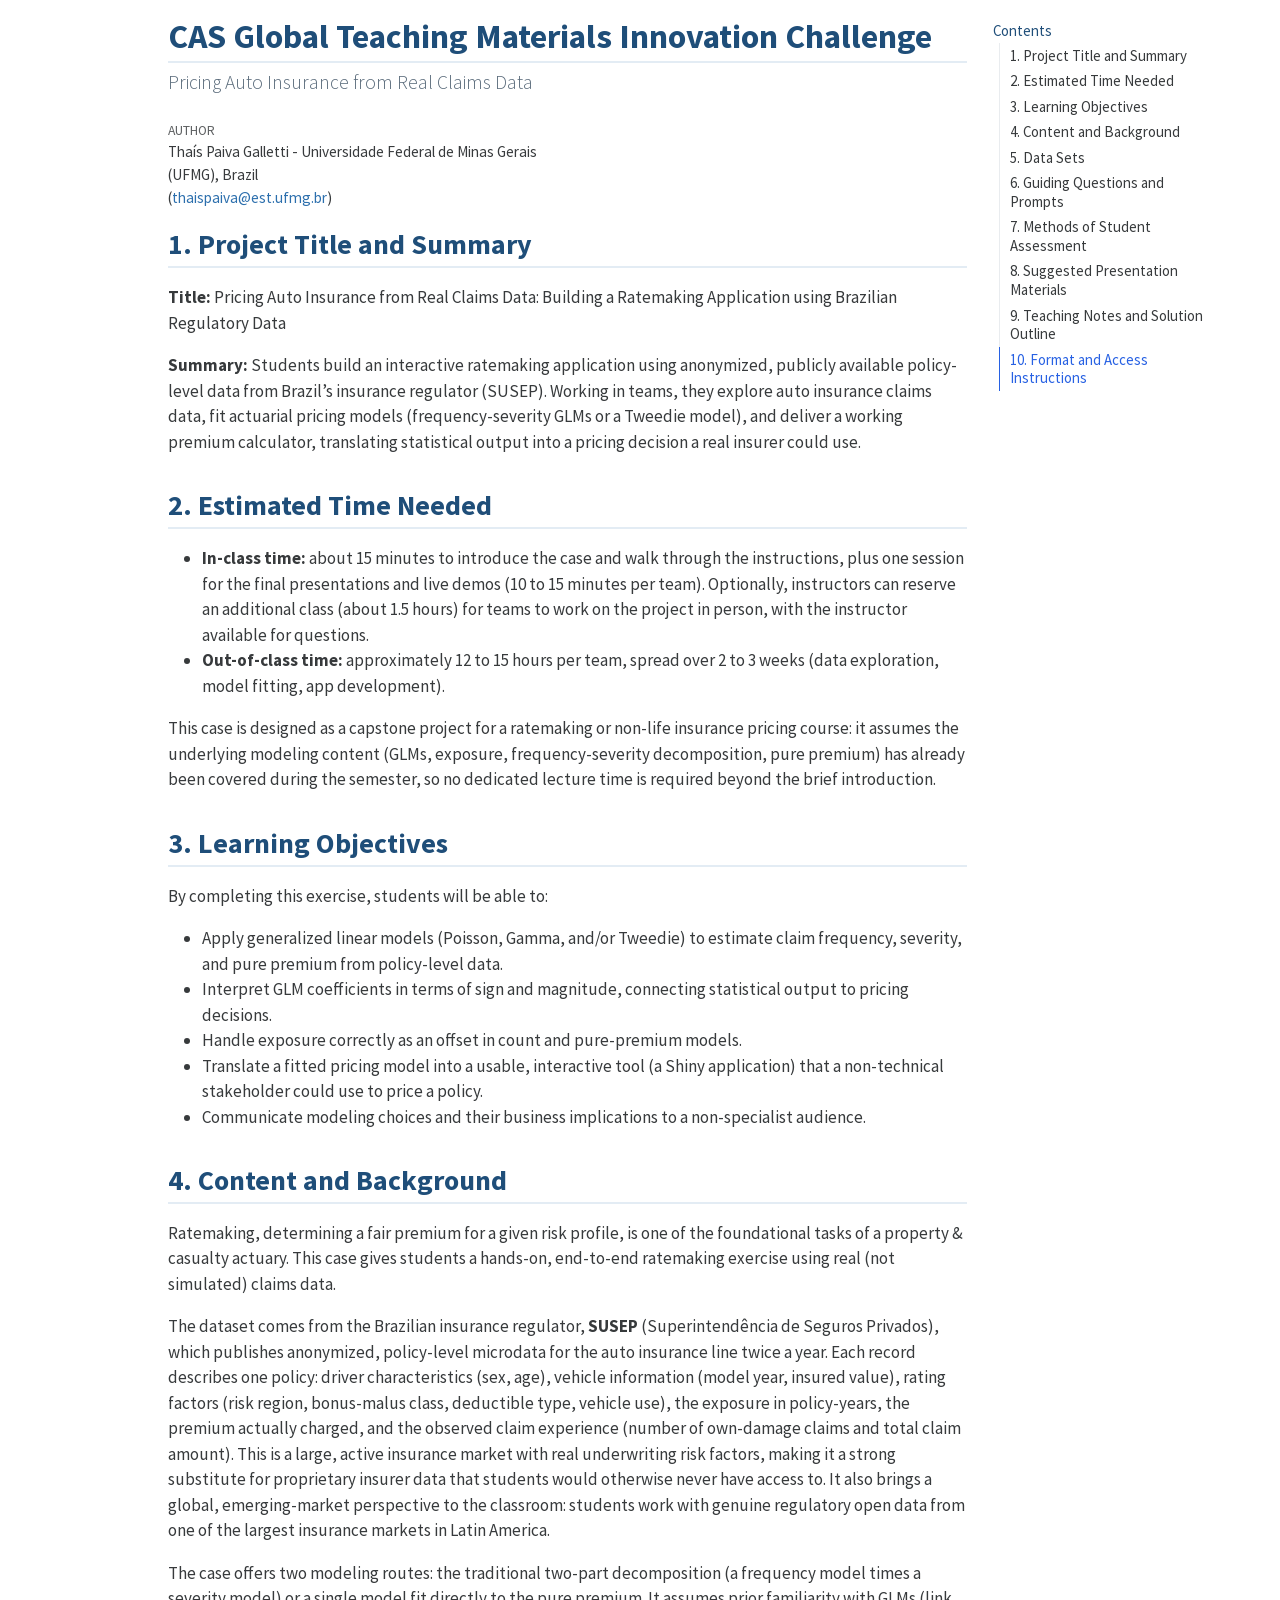
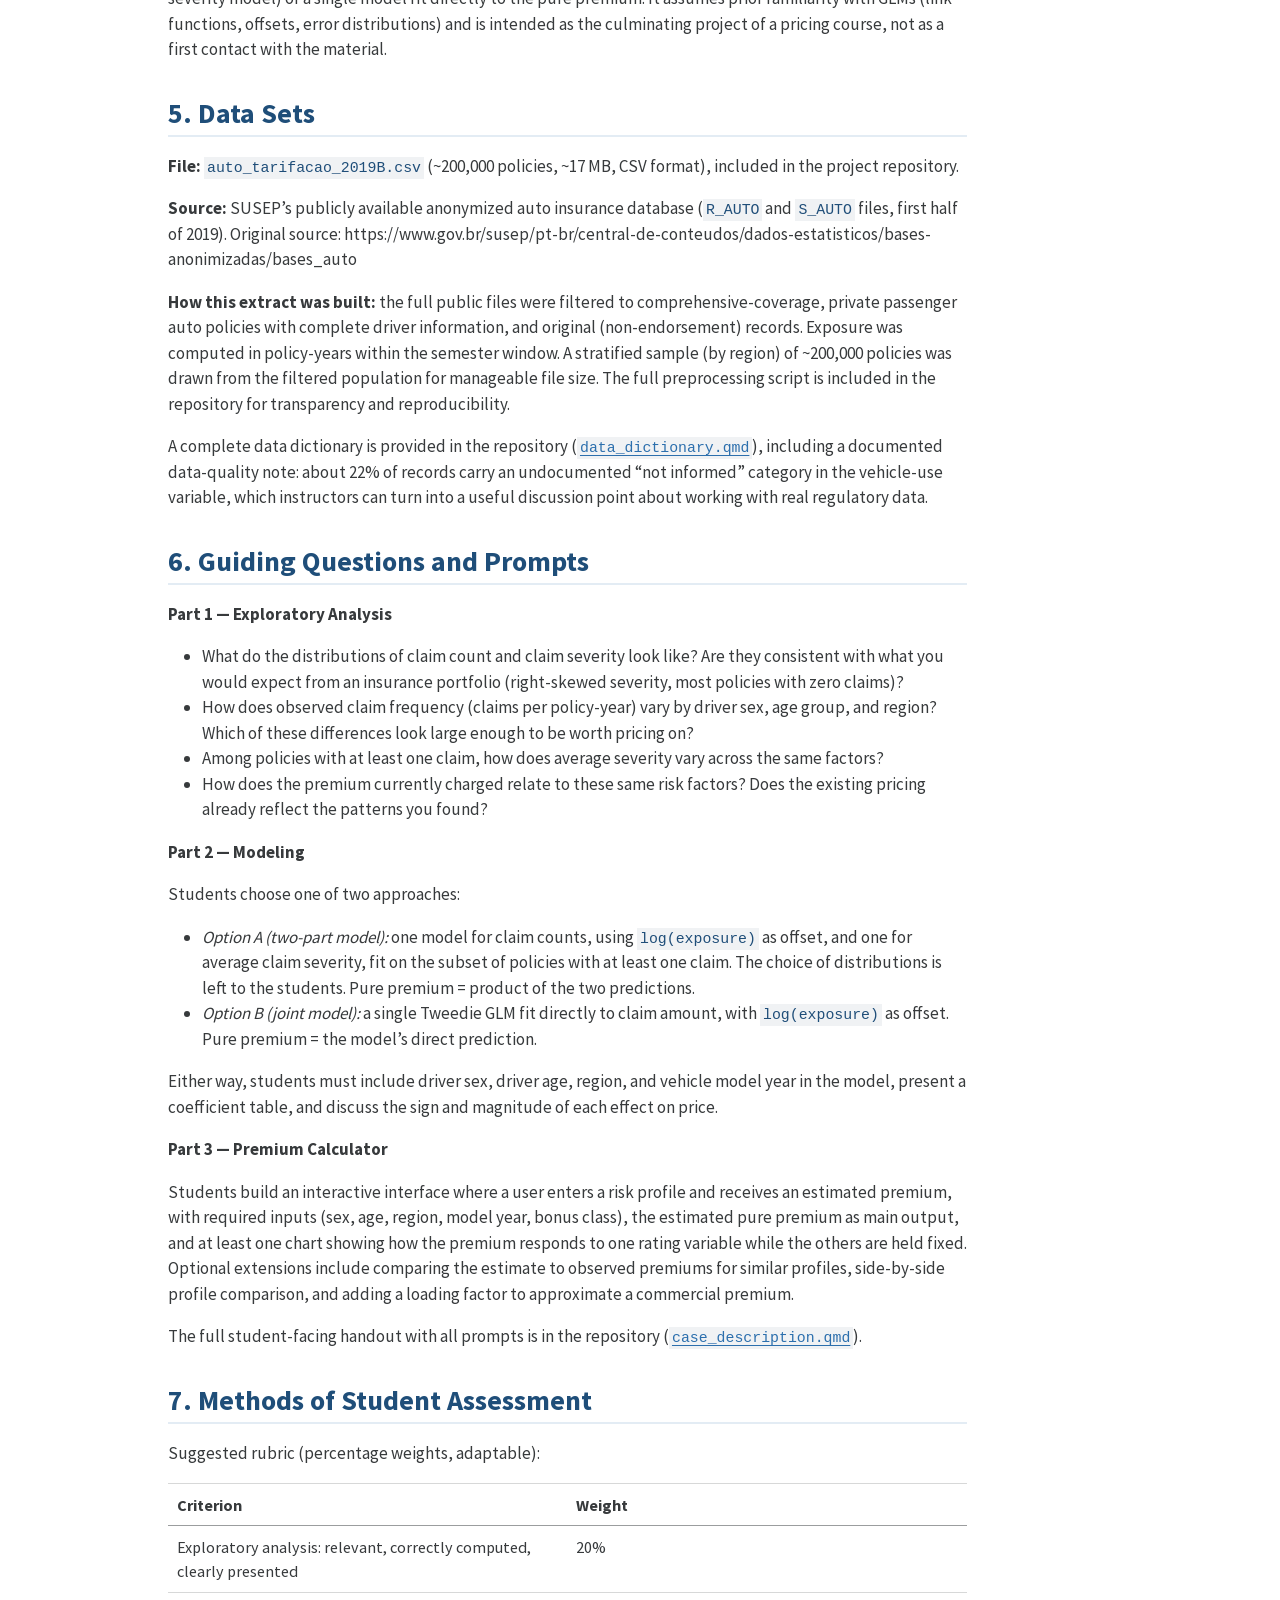
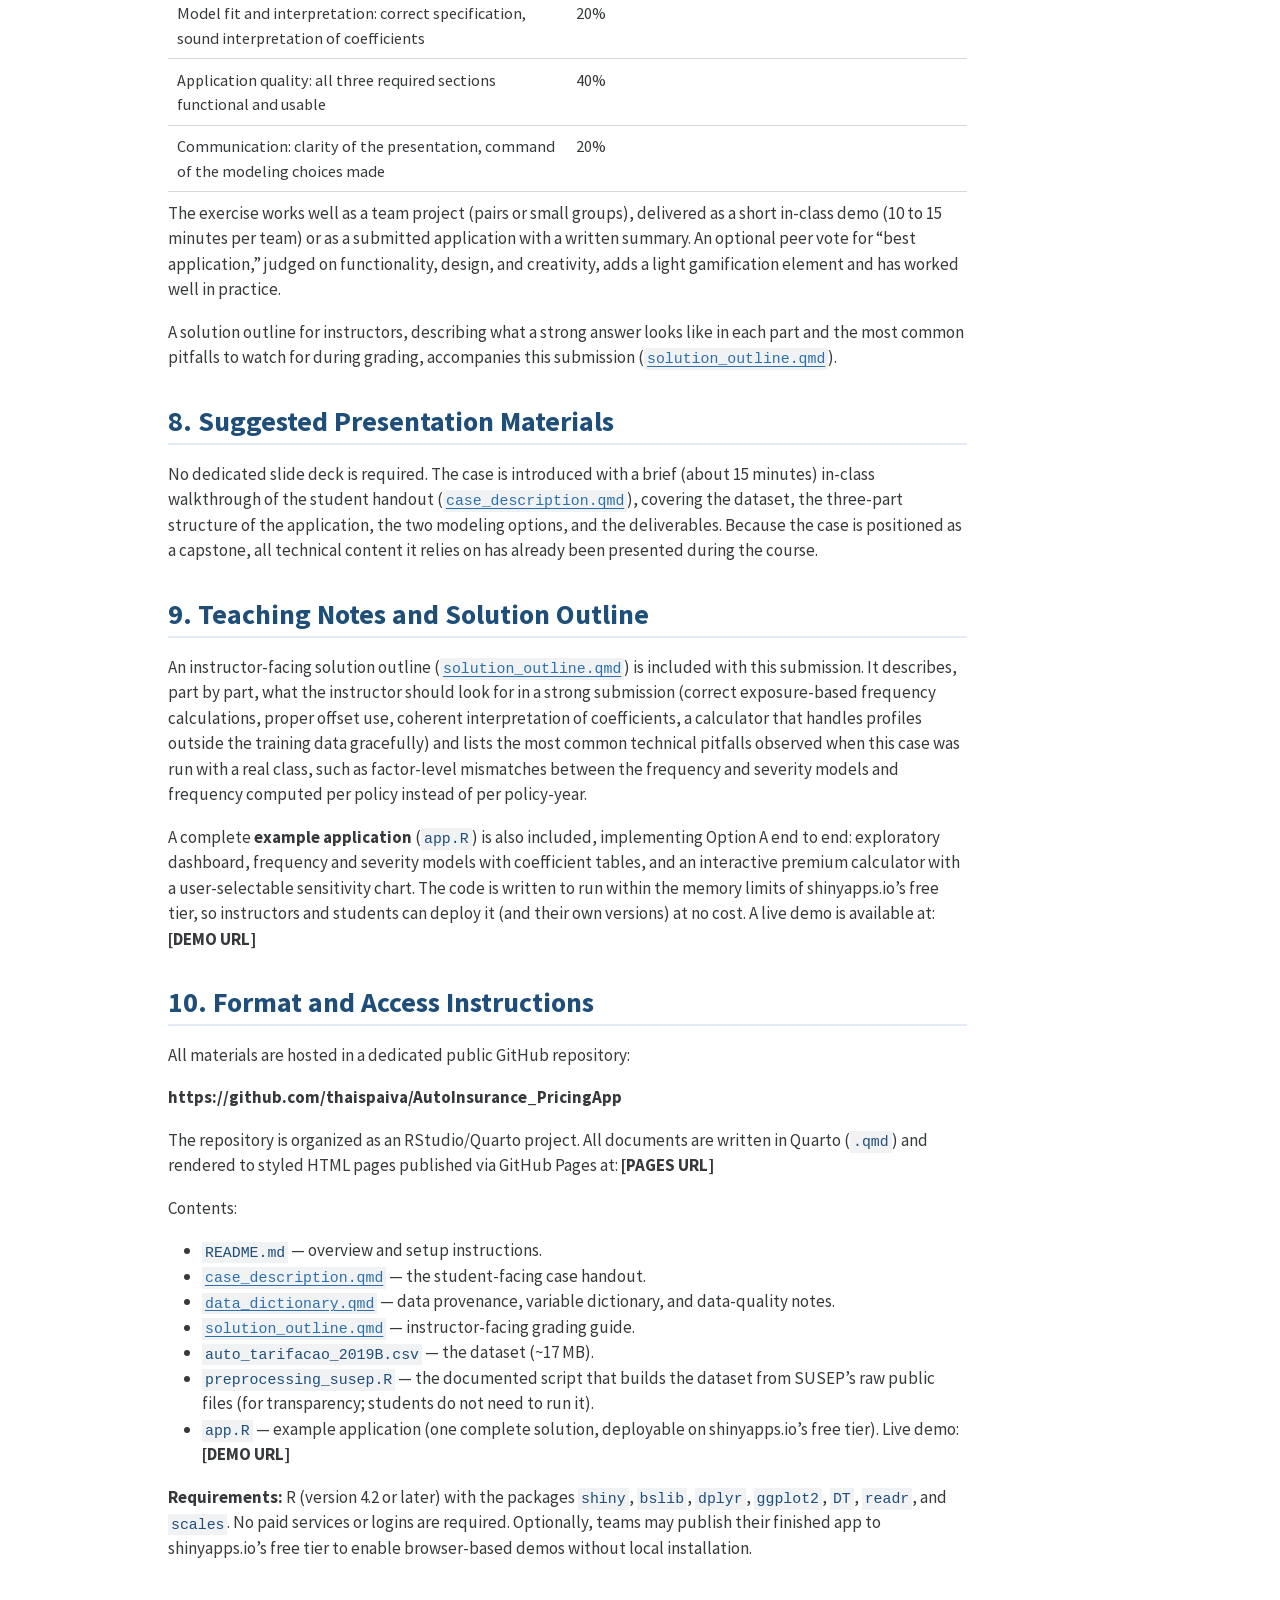
==== docs/CAS_submission.html @ 06349abb "Initial commit" ====
<!DOCTYPE html>
<html xmlns="http://www.w3.org/1999/xhtml" lang="en" xml:lang="en"><head>

<meta charset="utf-8">
<meta name="generator" content="quarto-1.9.38">

<meta name="viewport" content="width=device-width, initial-scale=1.0, user-scalable=yes">

<meta name="author" content="Thaís Paiva Galletti - Universidade Federal de Minas Gerais (UFMG), Brazil (thaispaiva@est.ufmg.br)">

<title>CAS Global Teaching Materials Innovation Challenge</title>
<style>

code{white-space: pre-wrap;}
span.smallcaps{font-variant: small-caps;}
div.columns{display: flex; gap: min(4vw, 1.5em);}
div.column{flex: auto; overflow-x: auto;}
div.hanging-indent{margin-left: 1.5em; text-indent: -1.5em;}
ul.task-list{list-style: none;}
ul.task-list li input[type="checkbox"] {
width: 0.8em;
margin: 0 0.8em 0.2em -1em;  vertical-align: middle;
}
</style>


<script>/*!
 * clipboard.js v2.0.11
 * https://clipboardjs.com/
 *
 * Licensed MIT © Zeno Rocha
 */
!function(t,e){"object"==typeof exports&&"object"==typeof module?module.exports=e():"function"==typeof define&&define.amd?define([],e):"object"==typeof exports?exports.ClipboardJS=e():t.ClipboardJS=e()}(this,function(){return n={686:function(t,e,n){"use strict";n.d(e,{default:function(){return b}});var e=n(279),i=n.n(e),e=n(370),u=n.n(e),e=n(817),r=n.n(e);function c(t){try{return document.execCommand(t)}catch(t){return}}var a=function(t){t=r()(t);return c("cut"),t};function o(t,e){var n,o,t=(n=t,o="rtl"===document.documentElement.getAttribute("dir"),(t=document.createElement("textarea")).style.fontSize="12pt",t.style.border="0",t.style.padding="0",t.style.margin="0",t.style.position="absolute",t.style[o?"right":"left"]="-9999px",o=window.pageYOffset||document.documentElement.scrollTop,t.style.top="".concat(o,"px"),t.setAttribute("readonly",""),t.value=n,t);return e.container.appendChild(t),e=r()(t),c("copy"),t.remove(),e}var f=function(t){var e=1<arguments.length&&void 0!==arguments[1]?arguments[1]:{container:document.body},n="";return"string"==typeof t?n=o(t,e):t instanceof HTMLInputElement&&!["text","search","url","tel","password"].includes(null==t?void 0:t.type)?n=o(t.value,e):(n=r()(t),c("copy")),n};function l(t){return(l="function"==typeof Symbol&&"symbol"==typeof Symbol.iterator?function(t){return typeof t}:function(t){return t&&"function"==typeof Symbol&&t.constructor===Symbol&&t!==Symbol.prototype?"symbol":typeof t})(t)}var s=function(){var t=0<arguments.length&&void 0!==arguments[0]?arguments[0]:{},e=t.action,n=void 0===e?"copy":e,o=t.container,e=t.target,t=t.text;if("copy"!==n&&"cut"!==n)throw new Error('Invalid "action" value, use either "copy" or "cut"');if(void 0!==e){if(!e||"object"!==l(e)||1!==e.nodeType)throw new Error('Invalid "target" value, use a valid Element');if("copy"===n&&e.hasAttribute("disabled"))throw new Error('Invalid "target" attribute. Please use "readonly" instead of "disabled" attribute');if("cut"===n&&(e.hasAttribute("readonly")||e.hasAttribute("disabled")))throw new Error('Invalid "target" attribute. You can\'t cut text from elements with "readonly" or "disabled" attributes')}return t?f(t,{container:o}):e?"cut"===n?a(e):f(e,{container:o}):void 0};function p(t){return(p="function"==typeof Symbol&&"symbol"==typeof Symbol.iterator?function(t){return typeof t}:function(t){return t&&"function"==typeof Symbol&&t.constructor===Symbol&&t!==Symbol.prototype?"symbol":typeof t})(t)}function d(t,e){for(var n=0;n<e.length;n++){var o=e[n];o.enumerable=o.enumerable||!1,o.configurable=!0,"value"in o&&(o.writable=!0),Object.defineProperty(t,o.key,o)}}function y(t,e){return(y=Object.setPrototypeOf||function(t,e){return t.__proto__=e,t})(t,e)}function h(n){var o=function(){if("undefined"==typeof Reflect||!Reflect.construct)return!1;if(Reflect.construct.sham)return!1;if("function"==typeof Proxy)return!0;try{return Date.prototype.toString.call(Reflect.construct(Date,[],function(){})),!0}catch(t){return!1}}();return function(){var t,e=v(n);return t=o?(t=v(this).constructor,Reflect.construct(e,arguments,t)):e.apply(this,arguments),e=this,!(t=t)||"object"!==p(t)&&"function"!=typeof t?function(t){if(void 0!==t)return t;throw new ReferenceError("this hasn't been initialised - super() hasn't been called")}(e):t}}function v(t){return(v=Object.setPrototypeOf?Object.getPrototypeOf:function(t){return t.__proto__||Object.getPrototypeOf(t)})(t)}function m(t,e){t="data-clipboard-".concat(t);if(e.hasAttribute(t))return e.getAttribute(t)}var b=function(){!function(t,e){if("function"!=typeof e&&null!==e)throw new TypeError("Super expression must either be null or a function");t.prototype=Object.create(e&&e.prototype,{constructor:{value:t,writable:!0,configurable:!0}}),e&&y(t,e)}(r,i());var t,e,n,o=h(r);function r(t,e){var n;return function(t){if(!(t instanceof r))throw new TypeError("Cannot call a class as a function")}(this),(n=o.call(this)).resolveOptions(e),n.listenClick(t),n}return t=r,n=[{key:"copy",value:function(t){var e=1<arguments.length&&void 0!==arguments[1]?arguments[1]:{container:document.body};return f(t,e)}},{key:"cut",value:function(t){return a(t)}},{key:"isSupported",value:function(){var t=0<arguments.length&&void 0!==arguments[0]?arguments[0]:["copy","cut"],t="string"==typeof t?[t]:t,e=!!document.queryCommandSupported;return t.forEach(function(t){e=e&&!!document.queryCommandSupported(t)}),e}}],(e=[{key:"resolveOptions",value:function(){var t=0<arguments.length&&void 0!==arguments[0]?arguments[0]:{};this.action="function"==typeof t.action?t.action:this.defaultAction,this.target="function"==typeof t.target?t.target:this.defaultTarget,this.text="function"==typeof t.text?t.text:this.defaultText,this.container="object"===p(t.container)?t.container:document.body}},{key:"listenClick",value:function(t){var e=this;this.listener=u()(t,"click",function(t){return e.onClick(t)})}},{key:"onClick",value:function(t){var e=t.delegateTarget||t.currentTarget,n=this.action(e)||"copy",t=s({action:n,container:this.container,target:this.target(e),text:this.text(e)});this.emit(t?"success":"error",{action:n,text:t,trigger:e,clearSelection:function(){e&&e.focus(),window.getSelection().removeAllRanges()}})}},{key:"defaultAction",value:function(t){return m("action",t)}},{key:"defaultTarget",value:function(t){t=m("target",t);if(t)return document.querySelector(t)}},{key:"defaultText",value:function(t){return m("text",t)}},{key:"destroy",value:function(){this.listener.destroy()}}])&&d(t.prototype,e),n&&d(t,n),r}()},828:function(t){var e;"undefined"==typeof Element||Element.prototype.matches||((e=Element.prototype).matches=e.matchesSelector||e.mozMatchesSelector||e.msMatchesSelector||e.oMatchesSelector||e.webkitMatchesSelector),t.exports=function(t,e){for(;t&&9!==t.nodeType;){if("function"==typeof t.matches&&t.matches(e))return t;t=t.parentNode}}},438:function(t,e,n){var u=n(828);function i(t,e,n,o,r){var i=function(e,n,t,o){return function(t){t.delegateTarget=u(t.target,n),t.delegateTarget&&o.call(e,t)}}.apply(this,arguments);return t.addEventListener(n,i,r),{destroy:function(){t.removeEventListener(n,i,r)}}}t.exports=function(t,e,n,o,r){return"function"==typeof t.addEventListener?i.apply(null,arguments):"function"==typeof n?i.bind(null,document).apply(null,arguments):("string"==typeof t&&(t=document.querySelectorAll(t)),Array.prototype.map.call(t,function(t){return i(t,e,n,o,r)}))}},879:function(t,n){n.node=function(t){return void 0!==t&&t instanceof HTMLElement&&1===t.nodeType},n.nodeList=function(t){var e=Object.prototype.toString.call(t);return void 0!==t&&("[object NodeList]"===e||"[object HTMLCollection]"===e)&&"length"in t&&(0===t.length||n.node(t[0]))},n.string=function(t){return"string"==typeof t||t instanceof String},n.fn=function(t){return"[object Function]"===Object.prototype.toString.call(t)}},370:function(t,e,n){var f=n(879),l=n(438);t.exports=function(t,e,n){if(!t&&!e&&!n)throw new Error("Missing required arguments");if(!f.string(e))throw new TypeError("Second argument must be a String");if(!f.fn(n))throw new TypeError("Third argument must be a Function");if(f.node(t))return c=e,a=n,(u=t).addEventListener(c,a),{destroy:function(){u.removeEventListener(c,a)}};if(f.nodeList(t))return o=t,r=e,i=n,Array.prototype.forEach.call(o,function(t){t.addEventListener(r,i)}),{destroy:function(){Array.prototype.forEach.call(o,function(t){t.removeEventListener(r,i)})}};if(f.string(t))return t=t,e=e,n=n,l(document.body,t,e,n);throw new TypeError("First argument must be a String, HTMLElement, HTMLCollection, or NodeList");var o,r,i,u,c,a}},817:function(t){t.exports=function(t){var e,n="SELECT"===t.nodeName?(t.focus(),t.value):"INPUT"===t.nodeName||"TEXTAREA"===t.nodeName?((e=t.hasAttribute("readonly"))||t.setAttribute("readonly",""),t.select(),t.setSelectionRange(0,t.value.length),e||t.removeAttribute("readonly"),t.value):(t.hasAttribute("contenteditable")&&t.focus(),n=window.getSelection(),(e=document.createRange()).selectNodeContents(t),n.removeAllRanges(),n.addRange(e),n.toString());return n}},279:function(t){function e(){}e.prototype={on:function(t,e,n){var o=this.e||(this.e={});return(o[t]||(o[t]=[])).push({fn:e,ctx:n}),this},once:function(t,e,n){var o=this;function r(){o.off(t,r),e.apply(n,arguments)}return r._=e,this.on(t,r,n)},emit:function(t){for(var e=[].slice.call(arguments,1),n=((this.e||(this.e={}))[t]||[]).slice(),o=0,r=n.length;o<r;o++)n[o].fn.apply(n[o].ctx,e);return this},off:function(t,e){var n=this.e||(this.e={}),o=n[t],r=[];if(o&&e)for(var i=0,u=o.length;i<u;i++)o[i].fn!==e&&o[i].fn._!==e&&r.push(o[i]);return r.length?n[t]=r:delete n[t],this}},t.exports=e,t.exports.TinyEmitter=e}},r={},o.n=function(t){var e=t&&t.__esModule?function(){return t.default}:function(){return t};return o.d(e,{a:e}),e},o.d=function(t,e){for(var n in e)o.o(e,n)&&!o.o(t,n)&&Object.defineProperty(t,n,{enumerable:!0,get:e[n]})},o.o=function(t,e){return Object.prototype.hasOwnProperty.call(t,e)},o(686).default;function o(t){if(r[t])return r[t].exports;var e=r[t]={exports:{}};return n[t](e,e.exports,o),e.exports}var n,r});</script>
<script src="[data-uri]" type="module"></script>
<script src="[data-uri]" type="module"></script>
<script>/**
 * @popperjs/core v2.11.7 - MIT License
 */

!function(e,t){"object"==typeof exports&&"undefined"!=typeof module?t(exports):"function"==typeof define&&define.amd?define(["exports"],t):t((e="undefined"!=typeof globalThis?globalThis:e||self).Popper={})}(this,(function(e){"use strict";function t(e){if(null==e)return window;if("[object Window]"!==e.toString()){var t=e.ownerDocument;return t&&t.defaultView||window}return e}function n(e){return e instanceof t(e).Element||e instanceof Element}function r(e){return e instanceof t(e).HTMLElement||e instanceof HTMLElement}function o(e){return"undefined"!=typeof ShadowRoot&&(e instanceof t(e).ShadowRoot||e instanceof ShadowRoot)}var i=Math.max,a=Math.min,s=Math.round;function f(){var e=navigator.userAgentData;return null!=e&&e.brands&&Array.isArray(e.brands)?e.brands.map((function(e){return e.brand+"/"+e.version})).join(" "):navigator.userAgent}function c(){return!/^((?!chrome|android).)*safari/i.test(f())}function p(e,o,i){void 0===o&&(o=!1),void 0===i&&(i=!1);var a=e.getBoundingClientRect(),f=1,p=1;o&&r(e)&&(f=e.offsetWidth>0&&s(a.width)/e.offsetWidth||1,p=e.offsetHeight>0&&s(a.height)/e.offsetHeight||1);var u=(n(e)?t(e):window).visualViewport,l=!c()&&i,d=(a.left+(l&&u?u.offsetLeft:0))/f,h=(a.top+(l&&u?u.offsetTop:0))/p,m=a.width/f,v=a.height/p;return{width:m,height:v,top:h,right:d+m,bottom:h+v,left:d,x:d,y:h}}function u(e){var n=t(e);return{scrollLeft:n.pageXOffset,scrollTop:n.pageYOffset}}function l(e){return e?(e.nodeName||"").toLowerCase():null}function d(e){return((n(e)?e.ownerDocument:e.document)||window.document).documentElement}function h(e){return p(d(e)).left+u(e).scrollLeft}function m(e){return t(e).getComputedStyle(e)}function v(e){var t=m(e),n=t.overflow,r=t.overflowX,o=t.overflowY;return/auto|scroll|overlay|hidden/.test(n+o+r)}function y(e,n,o){void 0===o&&(o=!1);var i,a,f=r(n),c=r(n)&&function(e){var t=e.getBoundingClientRect(),n=s(t.width)/e.offsetWidth||1,r=s(t.height)/e.offsetHeight||1;return 1!==n||1!==r}(n),m=d(n),y=p(e,c,o),g={scrollLeft:0,scrollTop:0},b={x:0,y:0};return(f||!f&&!o)&&(("body"!==l(n)||v(m))&&(g=(i=n)!==t(i)&&r(i)?{scrollLeft:(a=i).scrollLeft,scrollTop:a.scrollTop}:u(i)),r(n)?((b=p(n,!0)).x+=n.clientLeft,b.y+=n.clientTop):m&&(b.x=h(m))),{x:y.left+g.scrollLeft-b.x,y:y.top+g.scrollTop-b.y,width:y.width,height:y.height}}function g(e){var t=p(e),n=e.offsetWidth,r=e.offsetHeight;return Math.abs(t.width-n)<=1&&(n=t.width),Math.abs(t.height-r)<=1&&(r=t.height),{x:e.offsetLeft,y:e.offsetTop,width:n,height:r}}function b(e){return"html"===l(e)?e:e.assignedSlot||e.parentNode||(o(e)?e.host:null)||d(e)}function x(e){return["html","body","#document"].indexOf(l(e))>=0?e.ownerDocument.body:r(e)&&v(e)?e:x(b(e))}function w(e,n){var r;void 0===n&&(n=[]);var o=x(e),i=o===(null==(r=e.ownerDocument)?void 0:r.body),a=t(o),s=i?[a].concat(a.visualViewport||[],v(o)?o:[]):o,f=n.concat(s);return i?f:f.concat(w(b(s)))}function O(e){return["table","td","th"].indexOf(l(e))>=0}function j(e){return r(e)&&"fixed"!==m(e).position?e.offsetParent:null}function E(e){for(var n=t(e),i=j(e);i&&O(i)&&"static"===m(i).position;)i=j(i);return i&&("html"===l(i)||"body"===l(i)&&"static"===m(i).position)?n:i||function(e){var t=/firefox/i.test(f());if(/Trident/i.test(f())&&r(e)&&"fixed"===m(e).position)return null;var n=b(e);for(o(n)&&(n=n.host);r(n)&&["html","body"].indexOf(l(n))<0;){var i=m(n);if("none"!==i.transform||"none"!==i.perspective||"paint"===i.contain||-1!==["transform","perspective"].indexOf(i.willChange)||t&&"filter"===i.willChange||t&&i.filter&&"none"!==i.filter)return n;n=n.parentNode}return null}(e)||n}var D="top",A="bottom",L="right",P="left",M="auto",k=[D,A,L,P],W="start",B="end",H="viewport",T="popper",R=k.reduce((function(e,t){return e.concat([t+"-"+W,t+"-"+B])}),[]),S=[].concat(k,[M]).reduce((function(e,t){return e.concat([t,t+"-"+W,t+"-"+B])}),[]),V=["beforeRead","read","afterRead","beforeMain","main","afterMain","beforeWrite","write","afterWrite"];function q(e){var t=new Map,n=new Set,r=[];function o(e){n.add(e.name),[].concat(e.requires||[],e.requiresIfExists||[]).forEach((function(e){if(!n.has(e)){var r=t.get(e);r&&o(r)}})),r.push(e)}return e.forEach((function(e){t.set(e.name,e)})),e.forEach((function(e){n.has(e.name)||o(e)})),r}function C(e){return e.split("-")[0]}function N(e,t){var n=t.getRootNode&&t.getRootNode();if(e.contains(t))return!0;if(n&&o(n)){var r=t;do{if(r&&e.isSameNode(r))return!0;r=r.parentNode||r.host}while(r)}return!1}function I(e){return Object.assign({},e,{left:e.x,top:e.y,right:e.x+e.width,bottom:e.y+e.height})}function _(e,r,o){return r===H?I(function(e,n){var r=t(e),o=d(e),i=r.visualViewport,a=o.clientWidth,s=o.clientHeight,f=0,p=0;if(i){a=i.width,s=i.height;var u=c();(u||!u&&"fixed"===n)&&(f=i.offsetLeft,p=i.offsetTop)}return{width:a,height:s,x:f+h(e),y:p}}(e,o)):n(r)?function(e,t){var n=p(e,!1,"fixed"===t);return n.top=n.top+e.clientTop,n.left=n.left+e.clientLeft,n.bottom=n.top+e.clientHeight,n.right=n.left+e.clientWidth,n.width=e.clientWidth,n.height=e.clientHeight,n.x=n.left,n.y=n.top,n}(r,o):I(function(e){var t,n=d(e),r=u(e),o=null==(t=e.ownerDocument)?void 0:t.body,a=i(n.scrollWidth,n.clientWidth,o?o.scrollWidth:0,o?o.clientWidth:0),s=i(n.scrollHeight,n.clientHeight,o?o.scrollHeight:0,o?o.clientHeight:0),f=-r.scrollLeft+h(e),c=-r.scrollTop;return"rtl"===m(o||n).direction&&(f+=i(n.clientWidth,o?o.clientWidth:0)-a),{width:a,height:s,x:f,y:c}}(d(e)))}function F(e,t,o,s){var f="clippingParents"===t?function(e){var t=w(b(e)),o=["absolute","fixed"].indexOf(m(e).position)>=0&&r(e)?E(e):e;return n(o)?t.filter((function(e){return n(e)&&N(e,o)&&"body"!==l(e)})):[]}(e):[].concat(t),c=[].concat(f,[o]),p=c[0],u=c.reduce((function(t,n){var r=_(e,n,s);return t.top=i(r.top,t.top),t.right=a(r.right,t.right),t.bottom=a(r.bottom,t.bottom),t.left=i(r.left,t.left),t}),_(e,p,s));return u.width=u.right-u.left,u.height=u.bottom-u.top,u.x=u.left,u.y=u.top,u}function U(e){return e.split("-")[1]}function z(e){return["top","bottom"].indexOf(e)>=0?"x":"y"}function X(e){var t,n=e.reference,r=e.element,o=e.placement,i=o?C(o):null,a=o?U(o):null,s=n.x+n.width/2-r.width/2,f=n.y+n.height/2-r.height/2;switch(i){case D:t={x:s,y:n.y-r.height};break;case A:t={x:s,y:n.y+n.height};break;case L:t={x:n.x+n.width,y:f};break;case P:t={x:n.x-r.width,y:f};break;default:t={x:n.x,y:n.y}}var c=i?z(i):null;if(null!=c){var p="y"===c?"height":"width";switch(a){case W:t[c]=t[c]-(n[p]/2-r[p]/2);break;case B:t[c]=t[c]+(n[p]/2-r[p]/2)}}return t}function Y(e){return Object.assign({},{top:0,right:0,bottom:0,left:0},e)}function G(e,t){return t.reduce((function(t,n){return t[n]=e,t}),{})}function J(e,t){void 0===t&&(t={});var r=t,o=r.placement,i=void 0===o?e.placement:o,a=r.strategy,s=void 0===a?e.strategy:a,f=r.boundary,c=void 0===f?"clippingParents":f,u=r.rootBoundary,l=void 0===u?H:u,h=r.elementContext,m=void 0===h?T:h,v=r.altBoundary,y=void 0!==v&&v,g=r.padding,b=void 0===g?0:g,x=Y("number"!=typeof b?b:G(b,k)),w=m===T?"reference":T,O=e.rects.popper,j=e.elements[y?w:m],E=F(n(j)?j:j.contextElement||d(e.elements.popper),c,l,s),P=p(e.elements.reference),M=X({reference:P,element:O,strategy:"absolute",placement:i}),W=I(Object.assign({},O,M)),B=m===T?W:P,R={top:E.top-B.top+x.top,bottom:B.bottom-E.bottom+x.bottom,left:E.left-B.left+x.left,right:B.right-E.right+x.right},S=e.modifiersData.offset;if(m===T&&S){var V=S[i];Object.keys(R).forEach((function(e){var t=[L,A].indexOf(e)>=0?1:-1,n=[D,A].indexOf(e)>=0?"y":"x";R[e]+=V[n]*t}))}return R}var K={placement:"bottom",modifiers:[],strategy:"absolute"};function Q(){for(var e=arguments.length,t=new Array(e),n=0;n<e;n++)t[n]=arguments[n];return!t.some((function(e){return!(e&&"function"==typeof e.getBoundingClientRect)}))}function Z(e){void 0===e&&(e={});var t=e,r=t.defaultModifiers,o=void 0===r?[]:r,i=t.defaultOptions,a=void 0===i?K:i;return function(e,t,r){void 0===r&&(r=a);var i,s,f={placement:"bottom",orderedModifiers:[],options:Object.assign({},K,a),modifiersData:{},elements:{reference:e,popper:t},attributes:{},styles:{}},c=[],p=!1,u={state:f,setOptions:function(r){var i="function"==typeof r?r(f.options):r;l(),f.options=Object.assign({},a,f.options,i),f.scrollParents={reference:n(e)?w(e):e.contextElement?w(e.contextElement):[],popper:w(t)};var s,p,d=function(e){var t=q(e);return V.reduce((function(e,n){return e.concat(t.filter((function(e){return e.phase===n})))}),[])}((s=[].concat(o,f.options.modifiers),p=s.reduce((function(e,t){var n=e[t.name];return e[t.name]=n?Object.assign({},n,t,{options:Object.assign({},n.options,t.options),data:Object.assign({},n.data,t.data)}):t,e}),{}),Object.keys(p).map((function(e){return p[e]}))));return f.orderedModifiers=d.filter((function(e){return e.enabled})),f.orderedModifiers.forEach((function(e){var t=e.name,n=e.options,r=void 0===n?{}:n,o=e.effect;if("function"==typeof o){var i=o({state:f,name:t,instance:u,options:r}),a=function(){};c.push(i||a)}})),u.update()},forceUpdate:function(){if(!p){var e=f.elements,t=e.reference,n=e.popper;if(Q(t,n)){f.rects={reference:y(t,E(n),"fixed"===f.options.strategy),popper:g(n)},f.reset=!1,f.placement=f.options.placement,f.orderedModifiers.forEach((function(e){return f.modifiersData[e.name]=Object.assign({},e.data)}));for(var r=0;r<f.orderedModifiers.length;r++)if(!0!==f.reset){var o=f.orderedModifiers[r],i=o.fn,a=o.options,s=void 0===a?{}:a,c=o.name;"function"==typeof i&&(f=i({state:f,options:s,name:c,instance:u})||f)}else f.reset=!1,r=-1}}},update:(i=function(){return new Promise((function(e){u.forceUpdate(),e(f)}))},function(){return s||(s=new Promise((function(e){Promise.resolve().then((function(){s=void 0,e(i())}))}))),s}),destroy:function(){l(),p=!0}};if(!Q(e,t))return u;function l(){c.forEach((function(e){return e()})),c=[]}return u.setOptions(r).then((function(e){!p&&r.onFirstUpdate&&r.onFirstUpdate(e)})),u}}var $={passive:!0};var ee={name:"eventListeners",enabled:!0,phase:"write",fn:function(){},effect:function(e){var n=e.state,r=e.instance,o=e.options,i=o.scroll,a=void 0===i||i,s=o.resize,f=void 0===s||s,c=t(n.elements.popper),p=[].concat(n.scrollParents.reference,n.scrollParents.popper);return a&&p.forEach((function(e){e.addEventListener("scroll",r.update,$)})),f&&c.addEventListener("resize",r.update,$),function(){a&&p.forEach((function(e){e.removeEventListener("scroll",r.update,$)})),f&&c.removeEventListener("resize",r.update,$)}},data:{}};var te={name:"popperOffsets",enabled:!0,phase:"read",fn:function(e){var t=e.state,n=e.name;t.modifiersData[n]=X({reference:t.rects.reference,element:t.rects.popper,strategy:"absolute",placement:t.placement})},data:{}},ne={top:"auto",right:"auto",bottom:"auto",left:"auto"};function re(e){var n,r=e.popper,o=e.popperRect,i=e.placement,a=e.variation,f=e.offsets,c=e.position,p=e.gpuAcceleration,u=e.adaptive,l=e.roundOffsets,h=e.isFixed,v=f.x,y=void 0===v?0:v,g=f.y,b=void 0===g?0:g,x="function"==typeof l?l({x:y,y:b}):{x:y,y:b};y=x.x,b=x.y;var w=f.hasOwnProperty("x"),O=f.hasOwnProperty("y"),j=P,M=D,k=window;if(u){var W=E(r),H="clientHeight",T="clientWidth";if(W===t(r)&&"static"!==m(W=d(r)).position&&"absolute"===c&&(H="scrollHeight",T="scrollWidth"),W=W,i===D||(i===P||i===L)&&a===B)M=A,b-=(h&&W===k&&k.visualViewport?k.visualViewport.height:W[H])-o.height,b*=p?1:-1;if(i===P||(i===D||i===A)&&a===B)j=L,y-=(h&&W===k&&k.visualViewport?k.visualViewport.width:W[T])-o.width,y*=p?1:-1}var R,S=Object.assign({position:c},u&&ne),V=!0===l?function(e,t){var n=e.x,r=e.y,o=t.devicePixelRatio||1;return{x:s(n*o)/o||0,y:s(r*o)/o||0}}({x:y,y:b},t(r)):{x:y,y:b};return y=V.x,b=V.y,p?Object.assign({},S,((R={})[M]=O?"0":"",R[j]=w?"0":"",R.transform=(k.devicePixelRatio||1)<=1?"translate("+y+"px, "+b+"px)":"translate3d("+y+"px, "+b+"px, 0)",R)):Object.assign({},S,((n={})[M]=O?b+"px":"",n[j]=w?y+"px":"",n.transform="",n))}var oe={name:"computeStyles",enabled:!0,phase:"beforeWrite",fn:function(e){var t=e.state,n=e.options,r=n.gpuAcceleration,o=void 0===r||r,i=n.adaptive,a=void 0===i||i,s=n.roundOffsets,f=void 0===s||s,c={placement:C(t.placement),variation:U(t.placement),popper:t.elements.popper,popperRect:t.rects.popper,gpuAcceleration:o,isFixed:"fixed"===t.options.strategy};null!=t.modifiersData.popperOffsets&&(t.styles.popper=Object.assign({},t.styles.popper,re(Object.assign({},c,{offsets:t.modifiersData.popperOffsets,position:t.options.strategy,adaptive:a,roundOffsets:f})))),null!=t.modifiersData.arrow&&(t.styles.arrow=Object.assign({},t.styles.arrow,re(Object.assign({},c,{offsets:t.modifiersData.arrow,position:"absolute",adaptive:!1,roundOffsets:f})))),t.attributes.popper=Object.assign({},t.attributes.popper,{"data-popper-placement":t.placement})},data:{}};var ie={name:"applyStyles",enabled:!0,phase:"write",fn:function(e){var t=e.state;Object.keys(t.elements).forEach((function(e){var n=t.styles[e]||{},o=t.attributes[e]||{},i=t.elements[e];r(i)&&l(i)&&(Object.assign(i.style,n),Object.keys(o).forEach((function(e){var t=o[e];!1===t?i.removeAttribute(e):i.setAttribute(e,!0===t?"":t)})))}))},effect:function(e){var t=e.state,n={popper:{position:t.options.strategy,left:"0",top:"0",margin:"0"},arrow:{position:"absolute"},reference:{}};return Object.assign(t.elements.popper.style,n.popper),t.styles=n,t.elements.arrow&&Object.assign(t.elements.arrow.style,n.arrow),function(){Object.keys(t.elements).forEach((function(e){var o=t.elements[e],i=t.attributes[e]||{},a=Object.keys(t.styles.hasOwnProperty(e)?t.styles[e]:n[e]).reduce((function(e,t){return e[t]="",e}),{});r(o)&&l(o)&&(Object.assign(o.style,a),Object.keys(i).forEach((function(e){o.removeAttribute(e)})))}))}},requires:["computeStyles"]};var ae={name:"offset",enabled:!0,phase:"main",requires:["popperOffsets"],fn:function(e){var t=e.state,n=e.options,r=e.name,o=n.offset,i=void 0===o?[0,0]:o,a=S.reduce((function(e,n){return e[n]=function(e,t,n){var r=C(e),o=[P,D].indexOf(r)>=0?-1:1,i="function"==typeof n?n(Object.assign({},t,{placement:e})):n,a=i[0],s=i[1];return a=a||0,s=(s||0)*o,[P,L].indexOf(r)>=0?{x:s,y:a}:{x:a,y:s}}(n,t.rects,i),e}),{}),s=a[t.placement],f=s.x,c=s.y;null!=t.modifiersData.popperOffsets&&(t.modifiersData.popperOffsets.x+=f,t.modifiersData.popperOffsets.y+=c),t.modifiersData[r]=a}},se={left:"right",right:"left",bottom:"top",top:"bottom"};function fe(e){return e.replace(/left|right|bottom|top/g,(function(e){return se[e]}))}var ce={start:"end",end:"start"};function pe(e){return e.replace(/start|end/g,(function(e){return ce[e]}))}function ue(e,t){void 0===t&&(t={});var n=t,r=n.placement,o=n.boundary,i=n.rootBoundary,a=n.padding,s=n.flipVariations,f=n.allowedAutoPlacements,c=void 0===f?S:f,p=U(r),u=p?s?R:R.filter((function(e){return U(e)===p})):k,l=u.filter((function(e){return c.indexOf(e)>=0}));0===l.length&&(l=u);var d=l.reduce((function(t,n){return t[n]=J(e,{placement:n,boundary:o,rootBoundary:i,padding:a})[C(n)],t}),{});return Object.keys(d).sort((function(e,t){return d[e]-d[t]}))}var le={name:"flip",enabled:!0,phase:"main",fn:function(e){var t=e.state,n=e.options,r=e.name;if(!t.modifiersData[r]._skip){for(var o=n.mainAxis,i=void 0===o||o,a=n.altAxis,s=void 0===a||a,f=n.fallbackPlacements,c=n.padding,p=n.boundary,u=n.rootBoundary,l=n.altBoundary,d=n.flipVariations,h=void 0===d||d,m=n.allowedAutoPlacements,v=t.options.placement,y=C(v),g=f||(y===v||!h?[fe(v)]:function(e){if(C(e)===M)return[];var t=fe(e);return[pe(e),t,pe(t)]}(v)),b=[v].concat(g).reduce((function(e,n){return e.concat(C(n)===M?ue(t,{placement:n,boundary:p,rootBoundary:u,padding:c,flipVariations:h,allowedAutoPlacements:m}):n)}),[]),x=t.rects.reference,w=t.rects.popper,O=new Map,j=!0,E=b[0],k=0;k<b.length;k++){var B=b[k],H=C(B),T=U(B)===W,R=[D,A].indexOf(H)>=0,S=R?"width":"height",V=J(t,{placement:B,boundary:p,rootBoundary:u,altBoundary:l,padding:c}),q=R?T?L:P:T?A:D;x[S]>w[S]&&(q=fe(q));var N=fe(q),I=[];if(i&&I.push(V[H]<=0),s&&I.push(V[q]<=0,V[N]<=0),I.every((function(e){return e}))){E=B,j=!1;break}O.set(B,I)}if(j)for(var _=function(e){var t=b.find((function(t){var n=O.get(t);if(n)return n.slice(0,e).every((function(e){return e}))}));if(t)return E=t,"break"},F=h?3:1;F>0;F--){if("break"===_(F))break}t.placement!==E&&(t.modifiersData[r]._skip=!0,t.placement=E,t.reset=!0)}},requiresIfExists:["offset"],data:{_skip:!1}};function de(e,t,n){return i(e,a(t,n))}var he={name:"preventOverflow",enabled:!0,phase:"main",fn:function(e){var t=e.state,n=e.options,r=e.name,o=n.mainAxis,s=void 0===o||o,f=n.altAxis,c=void 0!==f&&f,p=n.boundary,u=n.rootBoundary,l=n.altBoundary,d=n.padding,h=n.tether,m=void 0===h||h,v=n.tetherOffset,y=void 0===v?0:v,b=J(t,{boundary:p,rootBoundary:u,padding:d,altBoundary:l}),x=C(t.placement),w=U(t.placement),O=!w,j=z(x),M="x"===j?"y":"x",k=t.modifiersData.popperOffsets,B=t.rects.reference,H=t.rects.popper,T="function"==typeof y?y(Object.assign({},t.rects,{placement:t.placement})):y,R="number"==typeof T?{mainAxis:T,altAxis:T}:Object.assign({mainAxis:0,altAxis:0},T),S=t.modifiersData.offset?t.modifiersData.offset[t.placement]:null,V={x:0,y:0};if(k){if(s){var q,N="y"===j?D:P,I="y"===j?A:L,_="y"===j?"height":"width",F=k[j],X=F+b[N],Y=F-b[I],G=m?-H[_]/2:0,K=w===W?B[_]:H[_],Q=w===W?-H[_]:-B[_],Z=t.elements.arrow,$=m&&Z?g(Z):{width:0,height:0},ee=t.modifiersData["arrow#persistent"]?t.modifiersData["arrow#persistent"].padding:{top:0,right:0,bottom:0,left:0},te=ee[N],ne=ee[I],re=de(0,B[_],$[_]),oe=O?B[_]/2-G-re-te-R.mainAxis:K-re-te-R.mainAxis,ie=O?-B[_]/2+G+re+ne+R.mainAxis:Q+re+ne+R.mainAxis,ae=t.elements.arrow&&E(t.elements.arrow),se=ae?"y"===j?ae.clientTop||0:ae.clientLeft||0:0,fe=null!=(q=null==S?void 0:S[j])?q:0,ce=F+ie-fe,pe=de(m?a(X,F+oe-fe-se):X,F,m?i(Y,ce):Y);k[j]=pe,V[j]=pe-F}if(c){var ue,le="x"===j?D:P,he="x"===j?A:L,me=k[M],ve="y"===M?"height":"width",ye=me+b[le],ge=me-b[he],be=-1!==[D,P].indexOf(x),xe=null!=(ue=null==S?void 0:S[M])?ue:0,we=be?ye:me-B[ve]-H[ve]-xe+R.altAxis,Oe=be?me+B[ve]+H[ve]-xe-R.altAxis:ge,je=m&&be?function(e,t,n){var r=de(e,t,n);return r>n?n:r}(we,me,Oe):de(m?we:ye,me,m?Oe:ge);k[M]=je,V[M]=je-me}t.modifiersData[r]=V}},requiresIfExists:["offset"]};var me={name:"arrow",enabled:!0,phase:"main",fn:function(e){var t,n=e.state,r=e.name,o=e.options,i=n.elements.arrow,a=n.modifiersData.popperOffsets,s=C(n.placement),f=z(s),c=[P,L].indexOf(s)>=0?"height":"width";if(i&&a){var p=function(e,t){return Y("number"!=typeof(e="function"==typeof e?e(Object.assign({},t.rects,{placement:t.placement})):e)?e:G(e,k))}(o.padding,n),u=g(i),l="y"===f?D:P,d="y"===f?A:L,h=n.rects.reference[c]+n.rects.reference[f]-a[f]-n.rects.popper[c],m=a[f]-n.rects.reference[f],v=E(i),y=v?"y"===f?v.clientHeight||0:v.clientWidth||0:0,b=h/2-m/2,x=p[l],w=y-u[c]-p[d],O=y/2-u[c]/2+b,j=de(x,O,w),M=f;n.modifiersData[r]=((t={})[M]=j,t.centerOffset=j-O,t)}},effect:function(e){var t=e.state,n=e.options.element,r=void 0===n?"[data-popper-arrow]":n;null!=r&&("string"!=typeof r||(r=t.elements.popper.querySelector(r)))&&N(t.elements.popper,r)&&(t.elements.arrow=r)},requires:["popperOffsets"],requiresIfExists:["preventOverflow"]};function ve(e,t,n){return void 0===n&&(n={x:0,y:0}),{top:e.top-t.height-n.y,right:e.right-t.width+n.x,bottom:e.bottom-t.height+n.y,left:e.left-t.width-n.x}}function ye(e){return[D,L,A,P].some((function(t){return e[t]>=0}))}var ge={name:"hide",enabled:!0,phase:"main",requiresIfExists:["preventOverflow"],fn:function(e){var t=e.state,n=e.name,r=t.rects.reference,o=t.rects.popper,i=t.modifiersData.preventOverflow,a=J(t,{elementContext:"reference"}),s=J(t,{altBoundary:!0}),f=ve(a,r),c=ve(s,o,i),p=ye(f),u=ye(c);t.modifiersData[n]={referenceClippingOffsets:f,popperEscapeOffsets:c,isReferenceHidden:p,hasPopperEscaped:u},t.attributes.popper=Object.assign({},t.attributes.popper,{"data-popper-reference-hidden":p,"data-popper-escaped":u})}},be=Z({defaultModifiers:[ee,te,oe,ie]}),xe=[ee,te,oe,ie,ae,le,he,me,ge],we=Z({defaultModifiers:xe});e.applyStyles=ie,e.arrow=me,e.computeStyles=oe,e.createPopper=we,e.createPopperLite=be,e.defaultModifiers=xe,e.detectOverflow=J,e.eventListeners=ee,e.flip=le,e.hide=ge,e.offset=ae,e.popperGenerator=Z,e.popperOffsets=te,e.preventOverflow=he,Object.defineProperty(e,"__esModule",{value:!0})}));

</script>
<script>!function(e,t){"object"==typeof exports&&"undefined"!=typeof module?module.exports=t(require("@popperjs/core")):"function"==typeof define&&define.amd?define(["@popperjs/core"],t):(e=e||self).tippy=t(e.Popper)}(this,(function(e){"use strict";var t={passive:!0,capture:!0},n=function(){return document.body};function r(e,t,n){if(Array.isArray(e)){var r=e[t];return null==r?Array.isArray(n)?n[t]:n:r}return e}function o(e,t){var n={}.toString.call(e);return 0===n.indexOf("[object")&&n.indexOf(t+"]")>-1}function i(e,t){return"function"==typeof e?e.apply(void 0,t):e}function a(e,t){return 0===t?e:function(r){clearTimeout(n),n=setTimeout((function(){e(r)}),t)};var n}function s(e,t){var n=Object.assign({},e);return t.forEach((function(e){delete n[e]})),n}function u(e){return[].concat(e)}function c(e,t){-1===e.indexOf(t)&&e.push(t)}function p(e){return e.split("-")[0]}function f(e){return[].slice.call(e)}function l(e){return Object.keys(e).reduce((function(t,n){return void 0!==e[n]&&(t[n]=e[n]),t}),{})}function d(){return document.createElement("div")}function v(e){return["Element","Fragment"].some((function(t){return o(e,t)}))}function m(e){return o(e,"MouseEvent")}function g(e){return!(!e||!e._tippy||e._tippy.reference!==e)}function h(e){return v(e)?[e]:function(e){return o(e,"NodeList")}(e)?f(e):Array.isArray(e)?e:f(document.querySelectorAll(e))}function b(e,t){e.forEach((function(e){e&&(e.style.transitionDuration=t+"ms")}))}function y(e,t){e.forEach((function(e){e&&e.setAttribute("data-state",t)}))}function w(e){var t,n=u(e)[0];return null!=n&&null!=(t=n.ownerDocument)&&t.body?n.ownerDocument:document}function E(e,t,n){var r=t+"EventListener";["transitionend","webkitTransitionEnd"].forEach((function(t){e[r](t,n)}))}function O(e,t){for(var n=t;n;){var r;if(e.contains(n))return!0;n=null==n.getRootNode||null==(r=n.getRootNode())?void 0:r.host}return!1}var x={isTouch:!1},C=0;function T(){x.isTouch||(x.isTouch=!0,window.performance&&document.addEventListener("mousemove",A))}function A(){var e=performance.now();e-C<20&&(x.isTouch=!1,document.removeEventListener("mousemove",A)),C=e}function L(){var e=document.activeElement;if(g(e)){var t=e._tippy;e.blur&&!t.state.isVisible&&e.blur()}}var D=!!("undefined"!=typeof window&&"undefined"!=typeof document)&&!!window.msCrypto,R=Object.assign({appendTo:n,aria:{content:"auto",expanded:"auto"},delay:0,duration:[300,250],getReferenceClientRect:null,hideOnClick:!0,ignoreAttributes:!1,interactive:!1,interactiveBorder:2,interactiveDebounce:0,moveTransition:"",offset:[0,10],onAfterUpdate:function(){},onBeforeUpdate:function(){},onCreate:function(){},onDestroy:function(){},onHidden:function(){},onHide:function(){},onMount:function(){},onShow:function(){},onShown:function(){},onTrigger:function(){},onUntrigger:function(){},onClickOutside:function(){},placement:"top",plugins:[],popperOptions:{},render:null,showOnCreate:!1,touch:!0,trigger:"mouseenter focus",triggerTarget:null},{animateFill:!1,followCursor:!1,inlinePositioning:!1,sticky:!1},{allowHTML:!1,animation:"fade",arrow:!0,content:"",inertia:!1,maxWidth:350,role:"tooltip",theme:"",zIndex:9999}),k=Object.keys(R);function P(e){var t=(e.plugins||[]).reduce((function(t,n){var r,o=n.name,i=n.defaultValue;o&&(t[o]=void 0!==e[o]?e[o]:null!=(r=R[o])?r:i);return t}),{});return Object.assign({},e,t)}function j(e,t){var n=Object.assign({},t,{content:i(t.content,[e])},t.ignoreAttributes?{}:function(e,t){return(t?Object.keys(P(Object.assign({},R,{plugins:t}))):k).reduce((function(t,n){var r=(e.getAttribute("data-tippy-"+n)||"").trim();if(!r)return t;if("content"===n)t[n]=r;else try{t[n]=JSON.parse(r)}catch(e){t[n]=r}return t}),{})}(e,t.plugins));return n.aria=Object.assign({},R.aria,n.aria),n.aria={expanded:"auto"===n.aria.expanded?t.interactive:n.aria.expanded,content:"auto"===n.aria.content?t.interactive?null:"describedby":n.aria.content},n}function M(e,t){e.innerHTML=t}function V(e){var t=d();return!0===e?t.className="tippy-arrow":(t.className="tippy-svg-arrow",v(e)?t.appendChild(e):M(t,e)),t}function I(e,t){v(t.content)?(M(e,""),e.appendChild(t.content)):"function"!=typeof t.content&&(t.allowHTML?M(e,t.content):e.textContent=t.content)}function S(e){var t=e.firstElementChild,n=f(t.children);return{box:t,content:n.find((function(e){return e.classList.contains("tippy-content")})),arrow:n.find((function(e){return e.classList.contains("tippy-arrow")||e.classList.contains("tippy-svg-arrow")})),backdrop:n.find((function(e){return e.classList.contains("tippy-backdrop")}))}}function N(e){var t=d(),n=d();n.className="tippy-box",n.setAttribute("data-state","hidden"),n.setAttribute("tabindex","-1");var r=d();function o(n,r){var o=S(t),i=o.box,a=o.content,s=o.arrow;r.theme?i.setAttribute("data-theme",r.theme):i.removeAttribute("data-theme"),"string"==typeof r.animation?i.setAttribute("data-animation",r.animation):i.removeAttribute("data-animation"),r.inertia?i.setAttribute("data-inertia",""):i.removeAttribute("data-inertia"),i.style.maxWidth="number"==typeof r.maxWidth?r.maxWidth+"px":r.maxWidth,r.role?i.setAttribute("role",r.role):i.removeAttribute("role"),n.content===r.content&&n.allowHTML===r.allowHTML||I(a,e.props),r.arrow?s?n.arrow!==r.arrow&&(i.removeChild(s),i.appendChild(V(r.arrow))):i.appendChild(V(r.arrow)):s&&i.removeChild(s)}return r.className="tippy-content",r.setAttribute("data-state","hidden"),I(r,e.props),t.appendChild(n),n.appendChild(r),o(e.props,e.props),{popper:t,onUpdate:o}}N.$$tippy=!0;var B=1,H=[],U=[];function _(o,s){var v,g,h,C,T,A,L,k,M=j(o,Object.assign({},R,P(l(s)))),V=!1,I=!1,N=!1,_=!1,F=[],W=a(we,M.interactiveDebounce),X=B++,Y=(k=M.plugins).filter((function(e,t){return k.indexOf(e)===t})),$={id:X,reference:o,popper:d(),popperInstance:null,props:M,state:{isEnabled:!0,isVisible:!1,isDestroyed:!1,isMounted:!1,isShown:!1},plugins:Y,clearDelayTimeouts:function(){clearTimeout(v),clearTimeout(g),cancelAnimationFrame(h)},setProps:function(e){if($.state.isDestroyed)return;ae("onBeforeUpdate",[$,e]),be();var t=$.props,n=j(o,Object.assign({},t,l(e),{ignoreAttributes:!0}));$.props=n,he(),t.interactiveDebounce!==n.interactiveDebounce&&(ce(),W=a(we,n.interactiveDebounce));t.triggerTarget&&!n.triggerTarget?u(t.triggerTarget).forEach((function(e){e.removeAttribute("aria-expanded")})):n.triggerTarget&&o.removeAttribute("aria-expanded");ue(),ie(),J&&J(t,n);$.popperInstance&&(Ce(),Ae().forEach((function(e){requestAnimationFrame(e._tippy.popperInstance.forceUpdate)})));ae("onAfterUpdate",[$,e])},setContent:function(e){$.setProps({content:e})},show:function(){var e=$.state.isVisible,t=$.state.isDestroyed,o=!$.state.isEnabled,a=x.isTouch&&!$.props.touch,s=r($.props.duration,0,R.duration);if(e||t||o||a)return;if(te().hasAttribute("disabled"))return;if(ae("onShow",[$],!1),!1===$.props.onShow($))return;$.state.isVisible=!0,ee()&&(z.style.visibility="visible");ie(),de(),$.state.isMounted||(z.style.transition="none");if(ee()){var u=re(),p=u.box,f=u.content;b([p,f],0)}A=function(){var e;if($.state.isVisible&&!_){if(_=!0,z.offsetHeight,z.style.transition=$.props.moveTransition,ee()&&$.props.animation){var t=re(),n=t.box,r=t.content;b([n,r],s),y([n,r],"visible")}se(),ue(),c(U,$),null==(e=$.popperInstance)||e.forceUpdate(),ae("onMount",[$]),$.props.animation&&ee()&&function(e,t){me(e,t)}(s,(function(){$.state.isShown=!0,ae("onShown",[$])}))}},function(){var e,t=$.props.appendTo,r=te();e=$.props.interactive&&t===n||"parent"===t?r.parentNode:i(t,[r]);e.contains(z)||e.appendChild(z);$.state.isMounted=!0,Ce()}()},hide:function(){var e=!$.state.isVisible,t=$.state.isDestroyed,n=!$.state.isEnabled,o=r($.props.duration,1,R.duration);if(e||t||n)return;if(ae("onHide",[$],!1),!1===$.props.onHide($))return;$.state.isVisible=!1,$.state.isShown=!1,_=!1,V=!1,ee()&&(z.style.visibility="hidden");if(ce(),ve(),ie(!0),ee()){var i=re(),a=i.box,s=i.content;$.props.animation&&(b([a,s],o),y([a,s],"hidden"))}se(),ue(),$.props.animation?ee()&&function(e,t){me(e,(function(){!$.state.isVisible&&z.parentNode&&z.parentNode.contains(z)&&t()}))}(o,$.unmount):$.unmount()},hideWithInteractivity:function(e){ne().addEventListener("mousemove",W),c(H,W),W(e)},enable:function(){$.state.isEnabled=!0},disable:function(){$.hide(),$.state.isEnabled=!1},unmount:function(){$.state.isVisible&&$.hide();if(!$.state.isMounted)return;Te(),Ae().forEach((function(e){e._tippy.unmount()})),z.parentNode&&z.parentNode.removeChild(z);U=U.filter((function(e){return e!==$})),$.state.isMounted=!1,ae("onHidden",[$])},destroy:function(){if($.state.isDestroyed)return;$.clearDelayTimeouts(),$.unmount(),be(),delete o._tippy,$.state.isDestroyed=!0,ae("onDestroy",[$])}};if(!M.render)return $;var q=M.render($),z=q.popper,J=q.onUpdate;z.setAttribute("data-tippy-root",""),z.id="tippy-"+$.id,$.popper=z,o._tippy=$,z._tippy=$;var G=Y.map((function(e){return e.fn($)})),K=o.hasAttribute("aria-expanded");return he(),ue(),ie(),ae("onCreate",[$]),M.showOnCreate&&Le(),z.addEventListener("mouseenter",(function(){$.props.interactive&&$.state.isVisible&&$.clearDelayTimeouts()})),z.addEventListener("mouseleave",(function(){$.props.interactive&&$.props.trigger.indexOf("mouseenter")>=0&&ne().addEventListener("mousemove",W)})),$;function Q(){var e=$.props.touch;return Array.isArray(e)?e:[e,0]}function Z(){return"hold"===Q()[0]}function ee(){var e;return!(null==(e=$.props.render)||!e.$$tippy)}function te(){return L||o}function ne(){var e=te().parentNode;return e?w(e):document}function re(){return S(z)}function oe(e){return $.state.isMounted&&!$.state.isVisible||x.isTouch||C&&"focus"===C.type?0:r($.props.delay,e?0:1,R.delay)}function ie(e){void 0===e&&(e=!1),z.style.pointerEvents=$.props.interactive&&!e?"":"none",z.style.zIndex=""+$.props.zIndex}function ae(e,t,n){var r;(void 0===n&&(n=!0),G.forEach((function(n){n[e]&&n[e].apply(n,t)})),n)&&(r=$.props)[e].apply(r,t)}function se(){var e=$.props.aria;if(e.content){var t="aria-"+e.content,n=z.id;u($.props.triggerTarget||o).forEach((function(e){var r=e.getAttribute(t);if($.state.isVisible)e.setAttribute(t,r?r+" "+n:n);else{var o=r&&r.replace(n,"").trim();o?e.setAttribute(t,o):e.removeAttribute(t)}}))}}function ue(){!K&&$.props.aria.expanded&&u($.props.triggerTarget||o).forEach((function(e){$.props.interactive?e.setAttribute("aria-expanded",$.state.isVisible&&e===te()?"true":"false"):e.removeAttribute("aria-expanded")}))}function ce(){ne().removeEventListener("mousemove",W),H=H.filter((function(e){return e!==W}))}function pe(e){if(!x.isTouch||!N&&"mousedown"!==e.type){var t=e.composedPath&&e.composedPath()[0]||e.target;if(!$.props.interactive||!O(z,t)){if(u($.props.triggerTarget||o).some((function(e){return O(e,t)}))){if(x.isTouch)return;if($.state.isVisible&&$.props.trigger.indexOf("click")>=0)return}else ae("onClickOutside",[$,e]);!0===$.props.hideOnClick&&($.clearDelayTimeouts(),$.hide(),I=!0,setTimeout((function(){I=!1})),$.state.isMounted||ve())}}}function fe(){N=!0}function le(){N=!1}function de(){var e=ne();e.addEventListener("mousedown",pe,!0),e.addEventListener("touchend",pe,t),e.addEventListener("touchstart",le,t),e.addEventListener("touchmove",fe,t)}function ve(){var e=ne();e.removeEventListener("mousedown",pe,!0),e.removeEventListener("touchend",pe,t),e.removeEventListener("touchstart",le,t),e.removeEventListener("touchmove",fe,t)}function me(e,t){var n=re().box;function r(e){e.target===n&&(E(n,"remove",r),t())}if(0===e)return t();E(n,"remove",T),E(n,"add",r),T=r}function ge(e,t,n){void 0===n&&(n=!1),u($.props.triggerTarget||o).forEach((function(r){r.addEventListener(e,t,n),F.push({node:r,eventType:e,handler:t,options:n})}))}function he(){var e;Z()&&(ge("touchstart",ye,{passive:!0}),ge("touchend",Ee,{passive:!0})),(e=$.props.trigger,e.split(/\s+/).filter(Boolean)).forEach((function(e){if("manual"!==e)switch(ge(e,ye),e){case"mouseenter":ge("mouseleave",Ee);break;case"focus":ge(D?"focusout":"blur",Oe);break;case"focusin":ge("focusout",Oe)}}))}function be(){F.forEach((function(e){var t=e.node,n=e.eventType,r=e.handler,o=e.options;t.removeEventListener(n,r,o)})),F=[]}function ye(e){var t,n=!1;if($.state.isEnabled&&!xe(e)&&!I){var r="focus"===(null==(t=C)?void 0:t.type);C=e,L=e.currentTarget,ue(),!$.state.isVisible&&m(e)&&H.forEach((function(t){return t(e)})),"click"===e.type&&($.props.trigger.indexOf("mouseenter")<0||V)&&!1!==$.props.hideOnClick&&$.state.isVisible?n=!0:Le(e),"click"===e.type&&(V=!n),n&&!r&&De(e)}}function we(e){var t=e.target,n=te().contains(t)||z.contains(t);"mousemove"===e.type&&n||function(e,t){var n=t.clientX,r=t.clientY;return e.every((function(e){var t=e.popperRect,o=e.popperState,i=e.props.interactiveBorder,a=p(o.placement),s=o.modifiersData.offset;if(!s)return!0;var u="bottom"===a?s.top.y:0,c="top"===a?s.bottom.y:0,f="right"===a?s.left.x:0,l="left"===a?s.right.x:0,d=t.top-r+u>i,v=r-t.bottom-c>i,m=t.left-n+f>i,g=n-t.right-l>i;return d||v||m||g}))}(Ae().concat(z).map((function(e){var t,n=null==(t=e._tippy.popperInstance)?void 0:t.state;return n?{popperRect:e.getBoundingClientRect(),popperState:n,props:M}:null})).filter(Boolean),e)&&(ce(),De(e))}function Ee(e){xe(e)||$.props.trigger.indexOf("click")>=0&&V||($.props.interactive?$.hideWithInteractivity(e):De(e))}function Oe(e){$.props.trigger.indexOf("focusin")<0&&e.target!==te()||$.props.interactive&&e.relatedTarget&&z.contains(e.relatedTarget)||De(e)}function xe(e){return!!x.isTouch&&Z()!==e.type.indexOf("touch")>=0}function Ce(){Te();var t=$.props,n=t.popperOptions,r=t.placement,i=t.offset,a=t.getReferenceClientRect,s=t.moveTransition,u=ee()?S(z).arrow:null,c=a?{getBoundingClientRect:a,contextElement:a.contextElement||te()}:o,p=[{name:"offset",options:{offset:i}},{name:"preventOverflow",options:{padding:{top:2,bottom:2,left:5,right:5}}},{name:"flip",options:{padding:5}},{name:"computeStyles",options:{adaptive:!s}},{name:"$$tippy",enabled:!0,phase:"beforeWrite",requires:["computeStyles"],fn:function(e){var t=e.state;if(ee()){var n=re().box;["placement","reference-hidden","escaped"].forEach((function(e){"placement"===e?n.setAttribute("data-placement",t.placement):t.attributes.popper["data-popper-"+e]?n.setAttribute("data-"+e,""):n.removeAttribute("data-"+e)})),t.attributes.popper={}}}}];ee()&&u&&p.push({name:"arrow",options:{element:u,padding:3}}),p.push.apply(p,(null==n?void 0:n.modifiers)||[]),$.popperInstance=e.createPopper(c,z,Object.assign({},n,{placement:r,onFirstUpdate:A,modifiers:p}))}function Te(){$.popperInstance&&($.popperInstance.destroy(),$.popperInstance=null)}function Ae(){return f(z.querySelectorAll("[data-tippy-root]"))}function Le(e){$.clearDelayTimeouts(),e&&ae("onTrigger",[$,e]),de();var t=oe(!0),n=Q(),r=n[0],o=n[1];x.isTouch&&"hold"===r&&o&&(t=o),t?v=setTimeout((function(){$.show()}),t):$.show()}function De(e){if($.clearDelayTimeouts(),ae("onUntrigger",[$,e]),$.state.isVisible){if(!($.props.trigger.indexOf("mouseenter")>=0&&$.props.trigger.indexOf("click")>=0&&["mouseleave","mousemove"].indexOf(e.type)>=0&&V)){var t=oe(!1);t?g=setTimeout((function(){$.state.isVisible&&$.hide()}),t):h=requestAnimationFrame((function(){$.hide()}))}}else ve()}}function F(e,n){void 0===n&&(n={});var r=R.plugins.concat(n.plugins||[]);document.addEventListener("touchstart",T,t),window.addEventListener("blur",L);var o=Object.assign({},n,{plugins:r}),i=h(e).reduce((function(e,t){var n=t&&_(t,o);return n&&e.push(n),e}),[]);return v(e)?i[0]:i}F.defaultProps=R,F.setDefaultProps=function(e){Object.keys(e).forEach((function(t){R[t]=e[t]}))},F.currentInput=x;var W=Object.assign({},e.applyStyles,{effect:function(e){var t=e.state,n={popper:{position:t.options.strategy,left:"0",top:"0",margin:"0"},arrow:{position:"absolute"},reference:{}};Object.assign(t.elements.popper.style,n.popper),t.styles=n,t.elements.arrow&&Object.assign(t.elements.arrow.style,n.arrow)}}),X={mouseover:"mouseenter",focusin:"focus",click:"click"};var Y={name:"animateFill",defaultValue:!1,fn:function(e){var t;if(null==(t=e.props.render)||!t.$$tippy)return{};var n=S(e.popper),r=n.box,o=n.content,i=e.props.animateFill?function(){var e=d();return e.className="tippy-backdrop",y([e],"hidden"),e}():null;return{onCreate:function(){i&&(r.insertBefore(i,r.firstElementChild),r.setAttribute("data-animatefill",""),r.style.overflow="hidden",e.setProps({arrow:!1,animation:"shift-away"}))},onMount:function(){if(i){var e=r.style.transitionDuration,t=Number(e.replace("ms",""));o.style.transitionDelay=Math.round(t/10)+"ms",i.style.transitionDuration=e,y([i],"visible")}},onShow:function(){i&&(i.style.transitionDuration="0ms")},onHide:function(){i&&y([i],"hidden")}}}};var $={clientX:0,clientY:0},q=[];function z(e){var t=e.clientX,n=e.clientY;$={clientX:t,clientY:n}}var J={name:"followCursor",defaultValue:!1,fn:function(e){var t=e.reference,n=w(e.props.triggerTarget||t),r=!1,o=!1,i=!0,a=e.props;function s(){return"initial"===e.props.followCursor&&e.state.isVisible}function u(){n.addEventListener("mousemove",f)}function c(){n.removeEventListener("mousemove",f)}function p(){r=!0,e.setProps({getReferenceClientRect:null}),r=!1}function f(n){var r=!n.target||t.contains(n.target),o=e.props.followCursor,i=n.clientX,a=n.clientY,s=t.getBoundingClientRect(),u=i-s.left,c=a-s.top;!r&&e.props.interactive||e.setProps({getReferenceClientRect:function(){var e=t.getBoundingClientRect(),n=i,r=a;"initial"===o&&(n=e.left+u,r=e.top+c);var s="horizontal"===o?e.top:r,p="vertical"===o?e.right:n,f="horizontal"===o?e.bottom:r,l="vertical"===o?e.left:n;return{width:p-l,height:f-s,top:s,right:p,bottom:f,left:l}}})}function l(){e.props.followCursor&&(q.push({instance:e,doc:n}),function(e){e.addEventListener("mousemove",z)}(n))}function d(){0===(q=q.filter((function(t){return t.instance!==e}))).filter((function(e){return e.doc===n})).length&&function(e){e.removeEventListener("mousemove",z)}(n)}return{onCreate:l,onDestroy:d,onBeforeUpdate:function(){a=e.props},onAfterUpdate:function(t,n){var i=n.followCursor;r||void 0!==i&&a.followCursor!==i&&(d(),i?(l(),!e.state.isMounted||o||s()||u()):(c(),p()))},onMount:function(){e.props.followCursor&&!o&&(i&&(f($),i=!1),s()||u())},onTrigger:function(e,t){m(t)&&($={clientX:t.clientX,clientY:t.clientY}),o="focus"===t.type},onHidden:function(){e.props.followCursor&&(p(),c(),i=!0)}}}};var G={name:"inlinePositioning",defaultValue:!1,fn:function(e){var t,n=e.reference;var r=-1,o=!1,i=[],a={name:"tippyInlinePositioning",enabled:!0,phase:"afterWrite",fn:function(o){var a=o.state;e.props.inlinePositioning&&(-1!==i.indexOf(a.placement)&&(i=[]),t!==a.placement&&-1===i.indexOf(a.placement)&&(i.push(a.placement),e.setProps({getReferenceClientRect:function(){return function(e){return function(e,t,n,r){if(n.length<2||null===e)return t;if(2===n.length&&r>=0&&n[0].left>n[1].right)return n[r]||t;switch(e){case"top":case"bottom":var o=n[0],i=n[n.length-1],a="top"===e,s=o.top,u=i.bottom,c=a?o.left:i.left,p=a?o.right:i.right;return{top:s,bottom:u,left:c,right:p,width:p-c,height:u-s};case"left":case"right":var f=Math.min.apply(Math,n.map((function(e){return e.left}))),l=Math.max.apply(Math,n.map((function(e){return e.right}))),d=n.filter((function(t){return"left"===e?t.left===f:t.right===l})),v=d[0].top,m=d[d.length-1].bottom;return{top:v,bottom:m,left:f,right:l,width:l-f,height:m-v};default:return t}}(p(e),n.getBoundingClientRect(),f(n.getClientRects()),r)}(a.placement)}})),t=a.placement)}};function s(){var t;o||(t=function(e,t){var n;return{popperOptions:Object.assign({},e.popperOptions,{modifiers:[].concat(((null==(n=e.popperOptions)?void 0:n.modifiers)||[]).filter((function(e){return e.name!==t.name})),[t])})}}(e.props,a),o=!0,e.setProps(t),o=!1)}return{onCreate:s,onAfterUpdate:s,onTrigger:function(t,n){if(m(n)){var o=f(e.reference.getClientRects()),i=o.find((function(e){return e.left-2<=n.clientX&&e.right+2>=n.clientX&&e.top-2<=n.clientY&&e.bottom+2>=n.clientY})),a=o.indexOf(i);r=a>-1?a:r}},onHidden:function(){r=-1}}}};var K={name:"sticky",defaultValue:!1,fn:function(e){var t=e.reference,n=e.popper;function r(t){return!0===e.props.sticky||e.props.sticky===t}var o=null,i=null;function a(){var s=r("reference")?(e.popperInstance?e.popperInstance.state.elements.reference:t).getBoundingClientRect():null,u=r("popper")?n.getBoundingClientRect():null;(s&&Q(o,s)||u&&Q(i,u))&&e.popperInstance&&e.popperInstance.update(),o=s,i=u,e.state.isMounted&&requestAnimationFrame(a)}return{onMount:function(){e.props.sticky&&a()}}}};function Q(e,t){return!e||!t||(e.top!==t.top||e.right!==t.right||e.bottom!==t.bottom||e.left!==t.left)}return F.setDefaultProps({plugins:[Y,J,G,K],render:N}),F.createSingleton=function(e,t){var n;void 0===t&&(t={});var r,o=e,i=[],a=[],c=t.overrides,p=[],f=!1;function l(){a=o.map((function(e){return u(e.props.triggerTarget||e.reference)})).reduce((function(e,t){return e.concat(t)}),[])}function v(){i=o.map((function(e){return e.reference}))}function m(e){o.forEach((function(t){e?t.enable():t.disable()}))}function g(e){return o.map((function(t){var n=t.setProps;return t.setProps=function(o){n(o),t.reference===r&&e.setProps(o)},function(){t.setProps=n}}))}function h(e,t){var n=a.indexOf(t);if(t!==r){r=t;var s=(c||[]).concat("content").reduce((function(e,t){return e[t]=o[n].props[t],e}),{});e.setProps(Object.assign({},s,{getReferenceClientRect:"function"==typeof s.getReferenceClientRect?s.getReferenceClientRect:function(){var e;return null==(e=i[n])?void 0:e.getBoundingClientRect()}}))}}m(!1),v(),l();var b={fn:function(){return{onDestroy:function(){m(!0)},onHidden:function(){r=null},onClickOutside:function(e){e.props.showOnCreate&&!f&&(f=!0,r=null)},onShow:function(e){e.props.showOnCreate&&!f&&(f=!0,h(e,i[0]))},onTrigger:function(e,t){h(e,t.currentTarget)}}}},y=F(d(),Object.assign({},s(t,["overrides"]),{plugins:[b].concat(t.plugins||[]),triggerTarget:a,popperOptions:Object.assign({},t.popperOptions,{modifiers:[].concat((null==(n=t.popperOptions)?void 0:n.modifiers)||[],[W])})})),w=y.show;y.show=function(e){if(w(),!r&&null==e)return h(y,i[0]);if(!r||null!=e){if("number"==typeof e)return i[e]&&h(y,i[e]);if(o.indexOf(e)>=0){var t=e.reference;return h(y,t)}return i.indexOf(e)>=0?h(y,e):void 0}},y.showNext=function(){var e=i[0];if(!r)return y.show(0);var t=i.indexOf(r);y.show(i[t+1]||e)},y.showPrevious=function(){var e=i[i.length-1];if(!r)return y.show(e);var t=i.indexOf(r),n=i[t-1]||e;y.show(n)};var E=y.setProps;return y.setProps=function(e){c=e.overrides||c,E(e)},y.setInstances=function(e){m(!0),p.forEach((function(e){return e()})),o=e,m(!1),v(),l(),p=g(y),y.setProps({triggerTarget:a})},p=g(y),y},F.delegate=function(e,n){var r=[],o=[],i=!1,a=n.target,c=s(n,["target"]),p=Object.assign({},c,{trigger:"manual",touch:!1}),f=Object.assign({touch:R.touch},c,{showOnCreate:!0}),l=F(e,p);function d(e){if(e.target&&!i){var t=e.target.closest(a);if(t){var r=t.getAttribute("data-tippy-trigger")||n.trigger||R.trigger;if(!t._tippy&&!("touchstart"===e.type&&"boolean"==typeof f.touch||"touchstart"!==e.type&&r.indexOf(X[e.type])<0)){var s=F(t,f);s&&(o=o.concat(s))}}}}function v(e,t,n,o){void 0===o&&(o=!1),e.addEventListener(t,n,o),r.push({node:e,eventType:t,handler:n,options:o})}return u(l).forEach((function(e){var n=e.destroy,a=e.enable,s=e.disable;e.destroy=function(e){void 0===e&&(e=!0),e&&o.forEach((function(e){e.destroy()})),o=[],r.forEach((function(e){var t=e.node,n=e.eventType,r=e.handler,o=e.options;t.removeEventListener(n,r,o)})),r=[],n()},e.enable=function(){a(),o.forEach((function(e){return e.enable()})),i=!1},e.disable=function(){s(),o.forEach((function(e){return e.disable()})),i=!0},function(e){var n=e.reference;v(n,"touchstart",d,t),v(n,"mouseover",d),v(n,"focusin",d),v(n,"click",d)}(e)})),l},F.hideAll=function(e){var t=void 0===e?{}:e,n=t.exclude,r=t.duration;U.forEach((function(e){var t=!1;if(n&&(t=g(n)?e.reference===n:e.popper===n.popper),!t){var o=e.props.duration;e.setProps({duration:r}),e.hide(),e.state.isDestroyed||e.setProps({duration:o})}}))},F.roundArrow='<svg width="16" height="6" xmlns="http://www.w3.org/2000/svg"><path d="M0 6s1.796-.013 4.67-3.615C5.851.9 6.93.006 8 0c1.07-.006 2.148.887 3.343 2.385C14.233 6.005 16 6 16 6H0z"></svg>',F}));

</script>
<script>// @license magnet:?xt=urn:btih:d3d9a9a6595521f9666a5e94cc830dab83b65699&dn=expat.txt Expat
//
// AnchorJS - v5.0.0 - 2023-01-18
// https://www.bryanbraun.com/anchorjs/
// Copyright (c) 2023 Bryan Braun; Licensed MIT
//
// @license magnet:?xt=urn:btih:d3d9a9a6595521f9666a5e94cc830dab83b65699&dn=expat.txt Expat
!function(A,e){"use strict";"function"==typeof define&&define.amd?define([],e):"object"==typeof module&&module.exports?module.exports=e():(A.AnchorJS=e(),A.anchors=new A.AnchorJS)}(globalThis,function(){"use strict";return function(A){function u(A){A.icon=Object.prototype.hasOwnProperty.call(A,"icon")?A.icon:"",A.visible=Object.prototype.hasOwnProperty.call(A,"visible")?A.visible:"hover",A.placement=Object.prototype.hasOwnProperty.call(A,"placement")?A.placement:"right",A.ariaLabel=Object.prototype.hasOwnProperty.call(A,"ariaLabel")?A.ariaLabel:"Anchor",A.class=Object.prototype.hasOwnProperty.call(A,"class")?A.class:"",A.base=Object.prototype.hasOwnProperty.call(A,"base")?A.base:"",A.truncate=Object.prototype.hasOwnProperty.call(A,"truncate")?Math.floor(A.truncate):64,A.titleText=Object.prototype.hasOwnProperty.call(A,"titleText")?A.titleText:""}function d(A){var e;if("string"==typeof A||A instanceof String)e=[].slice.call(document.querySelectorAll(A));else{if(!(Array.isArray(A)||A instanceof NodeList))throw new TypeError("The selector provided to AnchorJS was invalid.");e=[].slice.call(A)}return e}this.options=A||{},this.elements=[],u(this.options),this.add=function(A){var e,t,o,i,n,s,a,r,l,c,h,p=[];if(u(this.options),0!==(e=d(A=A||"h2, h3, h4, h5, h6")).length){for(null===document.head.querySelector("style.anchorjs")&&((A=document.createElement("style")).className="anchorjs",A.appendChild(document.createTextNode("")),void 0===(h=document.head.querySelector('[rel="stylesheet"],style'))?document.head.appendChild(A):document.head.insertBefore(A,h),A.sheet.insertRule(".anchorjs-link{opacity:0;text-decoration:none;-webkit-font-smoothing:antialiased;-moz-osx-font-smoothing:grayscale}",A.sheet.cssRules.length),A.sheet.insertRule(":hover>.anchorjs-link,.anchorjs-link:focus{opacity:1}",A.sheet.cssRules.length),A.sheet.insertRule("[data-anchorjs-icon]::after{content:attr(data-anchorjs-icon)}",A.sheet.cssRules.length),A.sheet.insertRule('@font-face{font-family:anchorjs-icons;src:url([data-uri]) format("truetype")}',A.sheet.cssRules.length)),h=document.querySelectorAll("[id]"),t=[].map.call(h,function(A){return A.id}),i=0;i<e.length;i++)if(this.hasAnchorJSLink(e[i]))p.push(i);else{if(e[i].hasAttribute("id"))o=e[i].getAttribute("id");else if(e[i].hasAttribute("data-anchor-id"))o=e[i].getAttribute("data-anchor-id");else{for(r=a=this.urlify(e[i].textContent),s=0;n=t.indexOf(r=void 0!==n?a+"-"+s:r),s+=1,-1!==n;);n=void 0,t.push(r),e[i].setAttribute("id",r),o=r}(l=document.createElement("a")).className="anchorjs-link "+this.options.class,l.setAttribute("aria-label",this.options.ariaLabel),l.setAttribute("data-anchorjs-icon",this.options.icon),this.options.titleText&&(l.title=this.options.titleText),c=document.querySelector("base")?window.location.pathname+window.location.search:"",c=this.options.base||c,l.href=c+"#"+o,"always"===this.options.visible&&(l.style.opacity="1"),""===this.options.icon&&(l.style.font="1em/1 anchorjs-icons","left"===this.options.placement)&&(l.style.lineHeight="inherit"),"left"===this.options.placement?(l.style.position="absolute",l.style.marginLeft="-1.25em",l.style.paddingRight=".25em",l.style.paddingLeft=".25em",e[i].insertBefore(l,e[i].firstChild)):(l.style.marginLeft=".1875em",l.style.paddingRight=".1875em",l.style.paddingLeft=".1875em",e[i].appendChild(l))}for(i=0;i<p.length;i++)e.splice(p[i]-i,1);this.elements=this.elements.concat(e)}return this},this.remove=function(A){for(var e,t,o=d(A),i=0;i<o.length;i++)(t=o[i].querySelector(".anchorjs-link"))&&(-1!==(e=this.elements.indexOf(o[i]))&&this.elements.splice(e,1),o[i].removeChild(t));return this},this.removeAll=function(){this.remove(this.elements)},this.urlify=function(A){var e=document.createElement("textarea");return e.innerHTML=A,A=e.value,this.options.truncate||u(this.options),A.trim().replace(/'/gi,"").replace(/[& +$,:;=?@"#{}|^~[`%!'<>\]./()*\\\n\t\b\v\u00A0]/g,"-").replace(/-{2,}/g,"-").substring(0,this.options.truncate).replace(/^-+|-+$/gm,"").toLowerCase()},this.hasAnchorJSLink=function(A){var e=A.firstChild&&-1<(" "+A.firstChild.className+" ").indexOf(" anchorjs-link "),A=A.lastChild&&-1<(" "+A.lastChild.className+" ").indexOf(" anchorjs-link ");return e||A||!1}}});
// @license-end</script>
<style type="text/css">.tippy-box[data-animation=fade][data-state=hidden]{opacity:0}[data-tippy-root]{max-width:calc(100vw - 10px)}.tippy-box{position:relative;background-color:#333;color:#fff;border-radius:4px;font-size:14px;line-height:1.4;white-space:normal;outline:0;transition-property:transform,visibility,opacity}.tippy-box[data-placement^=top]>.tippy-arrow{bottom:0}.tippy-box[data-placement^=top]>.tippy-arrow:before{bottom:-7px;left:0;border-width:8px 8px 0;border-top-color:initial;transform-origin:center top}.tippy-box[data-placement^=bottom]>.tippy-arrow{top:0}.tippy-box[data-placement^=bottom]>.tippy-arrow:before{top:-7px;left:0;border-width:0 8px 8px;border-bottom-color:initial;transform-origin:center bottom}.tippy-box[data-placement^=left]>.tippy-arrow{right:0}.tippy-box[data-placement^=left]>.tippy-arrow:before{border-width:8px 0 8px 8px;border-left-color:initial;right:-7px;transform-origin:center left}.tippy-box[data-placement^=right]>.tippy-arrow{left:0}.tippy-box[data-placement^=right]>.tippy-arrow:before{left:-7px;border-width:8px 8px 8px 0;border-right-color:initial;transform-origin:center right}.tippy-box[data-inertia][data-state=visible]{transition-timing-function:cubic-bezier(.54,1.5,.38,1.11)}.tippy-arrow{width:16px;height:16px;color:#333}.tippy-arrow:before{content:"";position:absolute;border-color:transparent;border-style:solid}.tippy-content{position:relative;padding:5px 9px;z-index:1}</style>
<link href="data:text/css,%0A%3Aroot%20%7B%0A%2D%2Dquarto%2Dhl%2Dot%2Dcolor%3A%20%23003B4F%3B%0A%2D%2Dquarto%2Dhl%2Dat%2Dcolor%3A%20%23657422%3B%0A%2D%2Dquarto%2Dhl%2Dss%2Dcolor%3A%20%2320794D%3B%0A%2D%2Dquarto%2Dhl%2Dan%2Dcolor%3A%20%235E5E5E%3B%0A%2D%2Dquarto%2Dhl%2Dfu%2Dcolor%3A%20%234758AB%3B%0A%2D%2Dquarto%2Dhl%2Dst%2Dcolor%3A%20%2320794D%3B%0A%2D%2Dquarto%2Dhl%2Dcf%2Dcolor%3A%20%23003B4F%3B%0A%2D%2Dquarto%2Dhl%2Dop%2Dcolor%3A%20%235E5E5E%3B%0A%2D%2Dquarto%2Dhl%2Der%2Dcolor%3A%20%23AD0000%3B%0A%2D%2Dquarto%2Dhl%2Dbn%2Dcolor%3A%20%23AD0000%3B%0A%2D%2Dquarto%2Dhl%2Dal%2Dcolor%3A%20%23AD0000%3B%0A%2D%2Dquarto%2Dhl%2Dva%2Dcolor%3A%20%23111111%3B%0A%2D%2Dquarto%2Dhl%2Dbu%2Dcolor%3A%20inherit%3B%0A%2D%2Dquarto%2Dhl%2Dex%2Dcolor%3A%20inherit%3B%0A%2D%2Dquarto%2Dhl%2Dpp%2Dcolor%3A%20%23AD0000%3B%0A%2D%2Dquarto%2Dhl%2Din%2Dcolor%3A%20%235E5E5E%3B%0A%2D%2Dquarto%2Dhl%2Dvs%2Dcolor%3A%20%2320794D%3B%0A%2D%2Dquarto%2Dhl%2Dwa%2Dcolor%3A%20%235E5E5E%3B%0A%2D%2Dquarto%2Dhl%2Ddo%2Dcolor%3A%20%235E5E5E%3B%0A%2D%2Dquarto%2Dhl%2Dim%2Dcolor%3A%20%2300769E%3B%0A%2D%2Dquarto%2Dhl%2Dch%2Dcolor%3A%20%2320794D%3B%0A%2D%2Dquarto%2Dhl%2Ddt%2Dcolor%3A%20%23AD0000%3B%0A%2D%2Dquarto%2Dhl%2Dfl%2Dcolor%3A%20%23AD0000%3B%0A%2D%2Dquarto%2Dhl%2Dco%2Dcolor%3A%20%235E5E5E%3B%0A%2D%2Dquarto%2Dhl%2Dcv%2Dcolor%3A%20%235E5E5E%3B%0A%2D%2Dquarto%2Dhl%2Dcn%2Dcolor%3A%20%238f5902%3B%0A%2D%2Dquarto%2Dhl%2Dsc%2Dcolor%3A%20%235E5E5E%3B%0A%2D%2Dquarto%2Dhl%2Ddv%2Dcolor%3A%20%23AD0000%3B%0A%2D%2Dquarto%2Dhl%2Dkw%2Dcolor%3A%20%23003B4F%3B%0A%7D%0A%0A%3Aroot%20%7B%0A%2D%2Dquarto%2Dfont%2Dmonospace%3A%20SFMono%2DRegular%2C%20Menlo%2C%20Monaco%2C%20Consolas%2C%20%22Liberation%20Mono%22%2C%20%22Courier%20New%22%2C%20monospace%3B%0A%7D%0A%0Apre%20%3E%20code%2EsourceCode%20%3E%20span%20%7B%0Acolor%3A%20%23003B4F%3B%0A%7D%0Acode%2EsourceCode%20%3E%20span%20%7B%0Acolor%3A%20%23003B4F%3B%0A%7D%0Adiv%2EsourceCode%2C%0Adiv%2EsourceCode%20pre%2EsourceCode%20%7B%0Acolor%3A%20%23003B4F%3B%0A%7D%0A%0Acode%20span%20%7B%0Acolor%3A%20%23003B4F%3B%0A%7D%0A%0Acode%20span%2Eal%20%7B%0Acolor%3A%20%23AD0000%3B%0Afont%2Dstyle%3A%20inherit%3B%0A%7D%0A%0Acode%20span%2Ean%20%7B%0Acolor%3A%20%235E5E5E%3B%0Afont%2Dstyle%3A%20inherit%3B%0A%7D%0A%0Acode%20span%2Eat%20%7B%0Acolor%3A%20%23657422%3B%0Afont%2Dstyle%3A%20inherit%3B%0A%7D%0A%0Acode%20span%2Ebn%20%7B%0Acolor%3A%20%23AD0000%3B%0Afont%2Dstyle%3A%20inherit%3B%0A%7D%0A%0Acode%20span%2Ebu%20%7B%0Afont%2Dstyle%3A%20inherit%3B%0A%7D%0A%0Acode%20span%2Ecf%20%7B%0Acolor%3A%20%23003B4F%3B%0Afont%2Dweight%3A%20bold%3B%0Afont%2Dstyle%3A%20inherit%3B%0A%7D%0A%0Acode%20span%2Ech%20%7B%0Acolor%3A%20%2320794D%3B%0Afont%2Dstyle%3A%20inherit%3B%0A%7D%0A%0Acode%20span%2Ecn%20%7B%0Acolor%3A%20%238f5902%3B%0Afont%2Dstyle%3A%20inherit%3B%0A%7D%0A%0Acode%20span%2Eco%20%7B%0Acolor%3A%20%235E5E5E%3B%0Afont%2Dstyle%3A%20inherit%3B%0A%7D%0A%0Acode%20span%2Ecv%20%7B%0Acolor%3A%20%235E5E5E%3B%0Afont%2Dstyle%3A%20italic%3B%0A%7D%0A%0Acode%20span%2Edo%20%7B%0Acolor%3A%20%235E5E5E%3B%0Afont%2Dstyle%3A%20italic%3B%0A%7D%0A%0Acode%20span%2Edt%20%7B%0Acolor%3A%20%23AD0000%3B%0Afont%2Dstyle%3A%20inherit%3B%0A%7D%0A%0Acode%20span%2Edv%20%7B%0Acolor%3A%20%23AD0000%3B%0Afont%2Dstyle%3A%20inherit%3B%0A%7D%0A%0Acode%20span%2Eer%20%7B%0Acolor%3A%20%23AD0000%3B%0Afont%2Dstyle%3A%20inherit%3B%0A%7D%0A%0Acode%20span%2Eex%20%7B%0Afont%2Dstyle%3A%20inherit%3B%0A%7D%0A%0Acode%20span%2Efl%20%7B%0Acolor%3A%20%23AD0000%3B%0Afont%2Dstyle%3A%20inherit%3B%0A%7D%0A%0Acode%20span%2Efu%20%7B%0Acolor%3A%20%234758AB%3B%0Afont%2Dstyle%3A%20inherit%3B%0A%7D%0A%0Acode%20span%2Eim%20%7B%0Acolor%3A%20%2300769E%3B%0Afont%2Dstyle%3A%20inherit%3B%0A%7D%0A%0Acode%20span%2Ein%20%7B%0Acolor%3A%20%235E5E5E%3B%0Afont%2Dstyle%3A%20inherit%3B%0A%7D%0A%0Acode%20span%2Ekw%20%7B%0Acolor%3A%20%23003B4F%3B%0Afont%2Dweight%3A%20bold%3B%0Afont%2Dstyle%3A%20inherit%3B%0A%7D%0A%0Acode%20span%2Eop%20%7B%0Acolor%3A%20%235E5E5E%3B%0Afont%2Dstyle%3A%20inherit%3B%0A%7D%0A%0Acode%20span%2Eot%20%7B%0Acolor%3A%20%23003B4F%3B%0Afont%2Dstyle%3A%20inherit%3B%0A%7D%0A%0Acode%20span%2Epp%20%7B%0Acolor%3A%20%23AD0000%3B%0Afont%2Dstyle%3A%20inherit%3B%0A%7D%0A%0Acode%20span%2Esc%20%7B%0Acolor%3A%20%235E5E5E%3B%0Afont%2Dstyle%3A%20inherit%3B%0A%7D%0A%0Acode%20span%2Ess%20%7B%0Acolor%3A%20%2320794D%3B%0Afont%2Dstyle%3A%20inherit%3B%0A%7D%0A%0Acode%20span%2Est%20%7B%0Acolor%3A%20%2320794D%3B%0Afont%2Dstyle%3A%20inherit%3B%0A%7D%0A%0Acode%20span%2Eva%20%7B%0Acolor%3A%20%23111111%3B%0Afont%2Dstyle%3A%20inherit%3B%0A%7D%0A%0Acode%20span%2Evs%20%7B%0Acolor%3A%20%2320794D%3B%0Afont%2Dstyle%3A%20inherit%3B%0A%7D%0A%0Acode%20span%2Ewa%20%7B%0Acolor%3A%20%235E5E5E%3B%0Afont%2Dstyle%3A%20italic%3B%0A%7D%0A%2Eprevent%2Dinlining%20%7B%0Acontent%3A%20%22%3C%2F%22%3B%0A%7D%0A%0A" rel="stylesheet" id="quarto-text-highlighting-styles">
<script>/*!
  * Bootstrap v5.3.1 (https://getbootstrap.com/)
  * Copyright 2011-2023 The Bootstrap Authors (https://github.com/twbs/bootstrap/graphs/contributors)
  * Licensed under MIT (https://github.com/twbs/bootstrap/blob/main/LICENSE)
  */
!function(t,e){"object"==typeof exports&&"undefined"!=typeof module?module.exports=e():"function"==typeof define&&define.amd?define(e):(t="undefined"!=typeof globalThis?globalThis:t||self).bootstrap=e()}(this,(function(){"use strict";const t=new Map,e={set(e,i,n){t.has(e)||t.set(e,new Map);const s=t.get(e);s.has(i)||0===s.size?s.set(i,n):console.error(`Bootstrap doesn't allow more than one instance per element. Bound instance: ${Array.from(s.keys())[0]}.`)},get:(e,i)=>t.has(e)&&t.get(e).get(i)||null,remove(e,i){if(!t.has(e))return;const n=t.get(e);n.delete(i),0===n.size&&t.delete(e)}},i="transitionend",n=t=>(t&&window.CSS&&window.CSS.escape&&(t=t.replace(/#([^\s"#']+)/g,((t,e)=>`#${CSS.escape(e)}`))),t),s=t=>{t.dispatchEvent(new Event(i))},o=t=>!(!t||"object"!=typeof t)&&(void 0!==t.jquery&&(t=t[0]),void 0!==t.nodeType),r=t=>o(t)?t.jquery?t[0]:t:"string"==typeof t&&t.length>0?document.querySelector(n(t)):null,a=t=>{if(!o(t)||0===t.getClientRects().length)return!1;const e="visible"===getComputedStyle(t).getPropertyValue("visibility"),i=t.closest("details:not([open])");if(!i)return e;if(i!==t){const e=t.closest("summary");if(e&&e.parentNode!==i)return!1;if(null===e)return!1}return e},l=t=>!t||t.nodeType!==Node.ELEMENT_NODE||!!t.classList.contains("disabled")||(void 0!==t.disabled?t.disabled:t.hasAttribute("disabled")&&"false"!==t.getAttribute("disabled")),c=t=>{if(!document.documentElement.attachShadow)return null;if("function"==typeof t.getRootNode){const e=t.getRootNode();return e instanceof ShadowRoot?e:null}return t instanceof ShadowRoot?t:t.parentNode?c(t.parentNode):null},h=()=>{},d=t=>{t.offsetHeight},u=()=>window.jQuery&&!document.body.hasAttribute("data-bs-no-jquery")?window.jQuery:null,f=[],p=()=>"rtl"===document.documentElement.dir,m=t=>{var e;e=()=>{const e=u();if(e){const i=t.NAME,n=e.fn[i];e.fn[i]=t.jQueryInterface,e.fn[i].Constructor=t,e.fn[i].noConflict=()=>(e.fn[i]=n,t.jQueryInterface)}},"loading"===document.readyState?(f.length||document.addEventListener("DOMContentLoaded",(()=>{for(const t of f)t()})),f.push(e)):e()},g=(t,e=[],i=t)=>"function"==typeof t?t(...e):i,_=(t,e,n=!0)=>{if(!n)return void g(t);const o=(t=>{if(!t)return 0;let{transitionDuration:e,transitionDelay:i}=window.getComputedStyle(t);const n=Number.parseFloat(e),s=Number.parseFloat(i);return n||s?(e=e.split(",")[0],i=i.split(",")[0],1e3*(Number.parseFloat(e)+Number.parseFloat(i))):0})(e)+5;let r=!1;const a=({target:n})=>{n===e&&(r=!0,e.removeEventListener(i,a),g(t))};e.addEventListener(i,a),setTimeout((()=>{r||s(e)}),o)},b=(t,e,i,n)=>{const s=t.length;let o=t.indexOf(e);return-1===o?!i&&n?t[s-1]:t[0]:(o+=i?1:-1,n&&(o=(o+s)%s),t[Math.max(0,Math.min(o,s-1))])},v=/[^.]*(?=\..*)\.|.*/,y=/\..*/,w=/::\d+$/,A={};let E=1;const T={mouseenter:"mouseover",mouseleave:"mouseout"},C=new Set(["click","dblclick","mouseup","mousedown","contextmenu","mousewheel","DOMMouseScroll","mouseover","mouseout","mousemove","selectstart","selectend","keydown","keypress","keyup","orientationchange","touchstart","touchmove","touchend","touchcancel","pointerdown","pointermove","pointerup","pointerleave","pointercancel","gesturestart","gesturechange","gestureend","focus","blur","change","reset","select","submit","focusin","focusout","load","unload","beforeunload","resize","move","DOMContentLoaded","readystatechange","error","abort","scroll"]);function O(t,e){return e&&`${e}::${E++}`||t.uidEvent||E++}function x(t){const e=O(t);return t.uidEvent=e,A[e]=A[e]||{},A[e]}function k(t,e,i=null){return Object.values(t).find((t=>t.callable===e&&t.delegationSelector===i))}function L(t,e,i){const n="string"==typeof e,s=n?i:e||i;let o=I(t);return C.has(o)||(o=t),[n,s,o]}function S(t,e,i,n,s){if("string"!=typeof e||!t)return;let[o,r,a]=L(e,i,n);if(e in T){const t=t=>function(e){if(!e.relatedTarget||e.relatedTarget!==e.delegateTarget&&!e.delegateTarget.contains(e.relatedTarget))return t.call(this,e)};r=t(r)}const l=x(t),c=l[a]||(l[a]={}),h=k(c,r,o?i:null);if(h)return void(h.oneOff=h.oneOff&&s);const d=O(r,e.replace(v,"")),u=o?function(t,e,i){return function n(s){const o=t.querySelectorAll(e);for(let{target:r}=s;r&&r!==this;r=r.parentNode)for(const a of o)if(a===r)return P(s,{delegateTarget:r}),n.oneOff&&N.off(t,s.type,e,i),i.apply(r,[s])}}(t,i,r):function(t,e){return function i(n){return P(n,{delegateTarget:t}),i.oneOff&&N.off(t,n.type,e),e.apply(t,[n])}}(t,r);u.delegationSelector=o?i:null,u.callable=r,u.oneOff=s,u.uidEvent=d,c[d]=u,t.addEventListener(a,u,o)}function D(t,e,i,n,s){const o=k(e[i],n,s);o&&(t.removeEventListener(i,o,Boolean(s)),delete e[i][o.uidEvent])}function $(t,e,i,n){const s=e[i]||{};for(const[o,r]of Object.entries(s))o.includes(n)&&D(t,e,i,r.callable,r.delegationSelector)}function I(t){return t=t.replace(y,""),T[t]||t}const N={on(t,e,i,n){S(t,e,i,n,!1)},one(t,e,i,n){S(t,e,i,n,!0)},off(t,e,i,n){if("string"!=typeof e||!t)return;const[s,o,r]=L(e,i,n),a=r!==e,l=x(t),c=l[r]||{},h=e.startsWith(".");if(void 0===o){if(h)for(const i of Object.keys(l))$(t,l,i,e.slice(1));for(const[i,n]of Object.entries(c)){const s=i.replace(w,"");a&&!e.includes(s)||D(t,l,r,n.callable,n.delegationSelector)}}else{if(!Object.keys(c).length)return;D(t,l,r,o,s?i:null)}},trigger(t,e,i){if("string"!=typeof e||!t)return null;const n=u();let s=null,o=!0,r=!0,a=!1;e!==I(e)&&n&&(s=n.Event(e,i),n(t).trigger(s),o=!s.isPropagationStopped(),r=!s.isImmediatePropagationStopped(),a=s.isDefaultPrevented());const l=P(new Event(e,{bubbles:o,cancelable:!0}),i);return a&&l.preventDefault(),r&&t.dispatchEvent(l),l.defaultPrevented&&s&&s.preventDefault(),l}};function P(t,e={}){for(const[i,n]of Object.entries(e))try{t[i]=n}catch(e){Object.defineProperty(t,i,{configurable:!0,get:()=>n})}return t}function M(t){if("true"===t)return!0;if("false"===t)return!1;if(t===Number(t).toString())return Number(t);if(""===t||"null"===t)return null;if("string"!=typeof t)return t;try{return JSON.parse(decodeURIComponent(t))}catch(e){return t}}function j(t){return t.replace(/[A-Z]/g,(t=>`-${t.toLowerCase()}`))}const F={setDataAttribute(t,e,i){t.setAttribute(`data-bs-${j(e)}`,i)},removeDataAttribute(t,e){t.removeAttribute(`data-bs-${j(e)}`)},getDataAttributes(t){if(!t)return{};const e={},i=Object.keys(t.dataset).filter((t=>t.startsWith("bs")&&!t.startsWith("bsConfig")));for(const n of i){let i=n.replace(/^bs/,"");i=i.charAt(0).toLowerCase()+i.slice(1,i.length),e[i]=M(t.dataset[n])}return e},getDataAttribute:(t,e)=>M(t.getAttribute(`data-bs-${j(e)}`))};class H{static get Default(){return{}}static get DefaultType(){return{}}static get NAME(){throw new Error('You have to implement the static method "NAME", for each component!')}_getConfig(t){return t=this._mergeConfigObj(t),t=this._configAfterMerge(t),this._typeCheckConfig(t),t}_configAfterMerge(t){return t}_mergeConfigObj(t,e){const i=o(e)?F.getDataAttribute(e,"config"):{};return{...this.constructor.Default,..."object"==typeof i?i:{},...o(e)?F.getDataAttributes(e):{},..."object"==typeof t?t:{}}}_typeCheckConfig(t,e=this.constructor.DefaultType){for(const[n,s]of Object.entries(e)){const e=t[n],r=o(e)?"element":null==(i=e)?`${i}`:Object.prototype.toString.call(i).match(/\s([a-z]+)/i)[1].toLowerCase();if(!new RegExp(s).test(r))throw new TypeError(`${this.constructor.NAME.toUpperCase()}: Option "${n}" provided type "${r}" but expected type "${s}".`)}var i}}class W extends H{constructor(t,i){super(),(t=r(t))&&(this._element=t,this._config=this._getConfig(i),e.set(this._element,this.constructor.DATA_KEY,this))}dispose(){e.remove(this._element,this.constructor.DATA_KEY),N.off(this._element,this.constructor.EVENT_KEY);for(const t of Object.getOwnPropertyNames(this))this[t]=null}_queueCallback(t,e,i=!0){_(t,e,i)}_getConfig(t){return t=this._mergeConfigObj(t,this._element),t=this._configAfterMerge(t),this._typeCheckConfig(t),t}static getInstance(t){return e.get(r(t),this.DATA_KEY)}static getOrCreateInstance(t,e={}){return this.getInstance(t)||new this(t,"object"==typeof e?e:null)}static get VERSION(){return"5.3.1"}static get DATA_KEY(){return`bs.${this.NAME}`}static get EVENT_KEY(){return`.${this.DATA_KEY}`}static eventName(t){return`${t}${this.EVENT_KEY}`}}const B=t=>{let e=t.getAttribute("data-bs-target");if(!e||"#"===e){let i=t.getAttribute("href");if(!i||!i.includes("#")&&!i.startsWith("."))return null;i.includes("#")&&!i.startsWith("#")&&(i=`#${i.split("#")[1]}`),e=i&&"#"!==i?i.trim():null}return n(e)},z={find:(t,e=document.documentElement)=>[].concat(...Element.prototype.querySelectorAll.call(e,t)),findOne:(t,e=document.documentElement)=>Element.prototype.querySelector.call(e,t),children:(t,e)=>[].concat(...t.children).filter((t=>t.matches(e))),parents(t,e){const i=[];let n=t.parentNode.closest(e);for(;n;)i.push(n),n=n.parentNode.closest(e);return i},prev(t,e){let i=t.previousElementSibling;for(;i;){if(i.matches(e))return[i];i=i.previousElementSibling}return[]},next(t,e){let i=t.nextElementSibling;for(;i;){if(i.matches(e))return[i];i=i.nextElementSibling}return[]},focusableChildren(t){const e=["a","button","input","textarea","select","details","[tabindex]",'[contenteditable="true"]'].map((t=>`${t}:not([tabindex^="-"])`)).join(",");return this.find(e,t).filter((t=>!l(t)&&a(t)))},getSelectorFromElement(t){const e=B(t);return e&&z.findOne(e)?e:null},getElementFromSelector(t){const e=B(t);return e?z.findOne(e):null},getMultipleElementsFromSelector(t){const e=B(t);return e?z.find(e):[]}},R=(t,e="hide")=>{const i=`click.dismiss${t.EVENT_KEY}`,n=t.NAME;N.on(document,i,`[data-bs-dismiss="${n}"]`,(function(i){if(["A","AREA"].includes(this.tagName)&&i.preventDefault(),l(this))return;const s=z.getElementFromSelector(this)||this.closest(`.${n}`);t.getOrCreateInstance(s)[e]()}))},q=".bs.alert",V=`close${q}`,K=`closed${q}`;class Q extends W{static get NAME(){return"alert"}close(){if(N.trigger(this._element,V).defaultPrevented)return;this._element.classList.remove("show");const t=this._element.classList.contains("fade");this._queueCallback((()=>this._destroyElement()),this._element,t)}_destroyElement(){this._element.remove(),N.trigger(this._element,K),this.dispose()}static jQueryInterface(t){return this.each((function(){const e=Q.getOrCreateInstance(this);if("string"==typeof t){if(void 0===e[t]||t.startsWith("_")||"constructor"===t)throw new TypeError(`No method named "${t}"`);e[t](this)}}))}}R(Q,"close"),m(Q);const X='[data-bs-toggle="button"]';class Y extends W{static get NAME(){return"button"}toggle(){this._element.setAttribute("aria-pressed",this._element.classList.toggle("active"))}static jQueryInterface(t){return this.each((function(){const e=Y.getOrCreateInstance(this);"toggle"===t&&e[t]()}))}}N.on(document,"click.bs.button.data-api",X,(t=>{t.preventDefault();const e=t.target.closest(X);Y.getOrCreateInstance(e).toggle()})),m(Y);const U=".bs.swipe",G=`touchstart${U}`,J=`touchmove${U}`,Z=`touchend${U}`,tt=`pointerdown${U}`,et=`pointerup${U}`,it={endCallback:null,leftCallback:null,rightCallback:null},nt={endCallback:"(function|null)",leftCallback:"(function|null)",rightCallback:"(function|null)"};class st extends H{constructor(t,e){super(),this._element=t,t&&st.isSupported()&&(this._config=this._getConfig(e),this._deltaX=0,this._supportPointerEvents=Boolean(window.PointerEvent),this._initEvents())}static get Default(){return it}static get DefaultType(){return nt}static get NAME(){return"swipe"}dispose(){N.off(this._element,U)}_start(t){this._supportPointerEvents?this._eventIsPointerPenTouch(t)&&(this._deltaX=t.clientX):this._deltaX=t.touches[0].clientX}_end(t){this._eventIsPointerPenTouch(t)&&(this._deltaX=t.clientX-this._deltaX),this._handleSwipe(),g(this._config.endCallback)}_move(t){this._deltaX=t.touches&&t.touches.length>1?0:t.touches[0].clientX-this._deltaX}_handleSwipe(){const t=Math.abs(this._deltaX);if(t<=40)return;const e=t/this._deltaX;this._deltaX=0,e&&g(e>0?this._config.rightCallback:this._config.leftCallback)}_initEvents(){this._supportPointerEvents?(N.on(this._element,tt,(t=>this._start(t))),N.on(this._element,et,(t=>this._end(t))),this._element.classList.add("pointer-event")):(N.on(this._element,G,(t=>this._start(t))),N.on(this._element,J,(t=>this._move(t))),N.on(this._element,Z,(t=>this._end(t))))}_eventIsPointerPenTouch(t){return this._supportPointerEvents&&("pen"===t.pointerType||"touch"===t.pointerType)}static isSupported(){return"ontouchstart"in document.documentElement||navigator.maxTouchPoints>0}}const ot=".bs.carousel",rt=".data-api",at="next",lt="prev",ct="left",ht="right",dt=`slide${ot}`,ut=`slid${ot}`,ft=`keydown${ot}`,pt=`mouseenter${ot}`,mt=`mouseleave${ot}`,gt=`dragstart${ot}`,_t=`load${ot}${rt}`,bt=`click${ot}${rt}`,vt="carousel",yt="active",wt=".active",At=".carousel-item",Et=wt+At,Tt={ArrowLeft:ht,ArrowRight:ct},Ct={interval:5e3,keyboard:!0,pause:"hover",ride:!1,touch:!0,wrap:!0},Ot={interval:"(number|boolean)",keyboard:"boolean",pause:"(string|boolean)",ride:"(boolean|string)",touch:"boolean",wrap:"boolean"};class xt extends W{constructor(t,e){super(t,e),this._interval=null,this._activeElement=null,this._isSliding=!1,this.touchTimeout=null,this._swipeHelper=null,this._indicatorsElement=z.findOne(".carousel-indicators",this._element),this._addEventListeners(),this._config.ride===vt&&this.cycle()}static get Default(){return Ct}static get DefaultType(){return Ot}static get NAME(){return"carousel"}next(){this._slide(at)}nextWhenVisible(){!document.hidden&&a(this._element)&&this.next()}prev(){this._slide(lt)}pause(){this._isSliding&&s(this._element),this._clearInterval()}cycle(){this._clearInterval(),this._updateInterval(),this._interval=setInterval((()=>this.nextWhenVisible()),this._config.interval)}_maybeEnableCycle(){this._config.ride&&(this._isSliding?N.one(this._element,ut,(()=>this.cycle())):this.cycle())}to(t){const e=this._getItems();if(t>e.length-1||t<0)return;if(this._isSliding)return void N.one(this._element,ut,(()=>this.to(t)));const i=this._getItemIndex(this._getActive());if(i===t)return;const n=t>i?at:lt;this._slide(n,e[t])}dispose(){this._swipeHelper&&this._swipeHelper.dispose(),super.dispose()}_configAfterMerge(t){return t.defaultInterval=t.interval,t}_addEventListeners(){this._config.keyboard&&N.on(this._element,ft,(t=>this._keydown(t))),"hover"===this._config.pause&&(N.on(this._element,pt,(()=>this.pause())),N.on(this._element,mt,(()=>this._maybeEnableCycle()))),this._config.touch&&st.isSupported()&&this._addTouchEventListeners()}_addTouchEventListeners(){for(const t of z.find(".carousel-item img",this._element))N.on(t,gt,(t=>t.preventDefault()));const t={leftCallback:()=>this._slide(this._directionToOrder(ct)),rightCallback:()=>this._slide(this._directionToOrder(ht)),endCallback:()=>{"hover"===this._config.pause&&(this.pause(),this.touchTimeout&&clearTimeout(this.touchTimeout),this.touchTimeout=setTimeout((()=>this._maybeEnableCycle()),500+this._config.interval))}};this._swipeHelper=new st(this._element,t)}_keydown(t){if(/input|textarea/i.test(t.target.tagName))return;const e=Tt[t.key];e&&(t.preventDefault(),this._slide(this._directionToOrder(e)))}_getItemIndex(t){return this._getItems().indexOf(t)}_setActiveIndicatorElement(t){if(!this._indicatorsElement)return;const e=z.findOne(wt,this._indicatorsElement);e.classList.remove(yt),e.removeAttribute("aria-current");const i=z.findOne(`[data-bs-slide-to="${t}"]`,this._indicatorsElement);i&&(i.classList.add(yt),i.setAttribute("aria-current","true"))}_updateInterval(){const t=this._activeElement||this._getActive();if(!t)return;const e=Number.parseInt(t.getAttribute("data-bs-interval"),10);this._config.interval=e||this._config.defaultInterval}_slide(t,e=null){if(this._isSliding)return;const i=this._getActive(),n=t===at,s=e||b(this._getItems(),i,n,this._config.wrap);if(s===i)return;const o=this._getItemIndex(s),r=e=>N.trigger(this._element,e,{relatedTarget:s,direction:this._orderToDirection(t),from:this._getItemIndex(i),to:o});if(r(dt).defaultPrevented)return;if(!i||!s)return;const a=Boolean(this._interval);this.pause(),this._isSliding=!0,this._setActiveIndicatorElement(o),this._activeElement=s;const l=n?"carousel-item-start":"carousel-item-end",c=n?"carousel-item-next":"carousel-item-prev";s.classList.add(c),d(s),i.classList.add(l),s.classList.add(l),this._queueCallback((()=>{s.classList.remove(l,c),s.classList.add(yt),i.classList.remove(yt,c,l),this._isSliding=!1,r(ut)}),i,this._isAnimated()),a&&this.cycle()}_isAnimated(){return this._element.classList.contains("slide")}_getActive(){return z.findOne(Et,this._element)}_getItems(){return z.find(At,this._element)}_clearInterval(){this._interval&&(clearInterval(this._interval),this._interval=null)}_directionToOrder(t){return p()?t===ct?lt:at:t===ct?at:lt}_orderToDirection(t){return p()?t===lt?ct:ht:t===lt?ht:ct}static jQueryInterface(t){return this.each((function(){const e=xt.getOrCreateInstance(this,t);if("number"!=typeof t){if("string"==typeof t){if(void 0===e[t]||t.startsWith("_")||"constructor"===t)throw new TypeError(`No method named "${t}"`);e[t]()}}else e.to(t)}))}}N.on(document,bt,"[data-bs-slide], [data-bs-slide-to]",(function(t){const e=z.getElementFromSelector(this);if(!e||!e.classList.contains(vt))return;t.preventDefault();const i=xt.getOrCreateInstance(e),n=this.getAttribute("data-bs-slide-to");return n?(i.to(n),void i._maybeEnableCycle()):"next"===F.getDataAttribute(this,"slide")?(i.next(),void i._maybeEnableCycle()):(i.prev(),void i._maybeEnableCycle())})),N.on(window,_t,(()=>{const t=z.find('[data-bs-ride="carousel"]');for(const e of t)xt.getOrCreateInstance(e)})),m(xt);const kt=".bs.collapse",Lt=`show${kt}`,St=`shown${kt}`,Dt=`hide${kt}`,$t=`hidden${kt}`,It=`click${kt}.data-api`,Nt="show",Pt="collapse",Mt="collapsing",jt=`:scope .${Pt} .${Pt}`,Ft='[data-bs-toggle="collapse"]',Ht={parent:null,toggle:!0},Wt={parent:"(null|element)",toggle:"boolean"};class Bt extends W{constructor(t,e){super(t,e),this._isTransitioning=!1,this._triggerArray=[];const i=z.find(Ft);for(const t of i){const e=z.getSelectorFromElement(t),i=z.find(e).filter((t=>t===this._element));null!==e&&i.length&&this._triggerArray.push(t)}this._initializeChildren(),this._config.parent||this._addAriaAndCollapsedClass(this._triggerArray,this._isShown()),this._config.toggle&&this.toggle()}static get Default(){return Ht}static get DefaultType(){return Wt}static get NAME(){return"collapse"}toggle(){this._isShown()?this.hide():this.show()}show(){if(this._isTransitioning||this._isShown())return;let t=[];if(this._config.parent&&(t=this._getFirstLevelChildren(".collapse.show, .collapse.collapsing").filter((t=>t!==this._element)).map((t=>Bt.getOrCreateInstance(t,{toggle:!1})))),t.length&&t[0]._isTransitioning)return;if(N.trigger(this._element,Lt).defaultPrevented)return;for(const e of t)e.hide();const e=this._getDimension();this._element.classList.remove(Pt),this._element.classList.add(Mt),this._element.style[e]=0,this._addAriaAndCollapsedClass(this._triggerArray,!0),this._isTransitioning=!0;const i=`scroll${e[0].toUpperCase()+e.slice(1)}`;this._queueCallback((()=>{this._isTransitioning=!1,this._element.classList.remove(Mt),this._element.classList.add(Pt,Nt),this._element.style[e]="",N.trigger(this._element,St)}),this._element,!0),this._element.style[e]=`${this._element[i]}px`}hide(){if(this._isTransitioning||!this._isShown())return;if(N.trigger(this._element,Dt).defaultPrevented)return;const t=this._getDimension();this._element.style[t]=`${this._element.getBoundingClientRect()[t]}px`,d(this._element),this._element.classList.add(Mt),this._element.classList.remove(Pt,Nt);for(const t of this._triggerArray){const e=z.getElementFromSelector(t);e&&!this._isShown(e)&&this._addAriaAndCollapsedClass([t],!1)}this._isTransitioning=!0,this._element.style[t]="",this._queueCallback((()=>{this._isTransitioning=!1,this._element.classList.remove(Mt),this._element.classList.add(Pt),N.trigger(this._element,$t)}),this._element,!0)}_isShown(t=this._element){return t.classList.contains(Nt)}_configAfterMerge(t){return t.toggle=Boolean(t.toggle),t.parent=r(t.parent),t}_getDimension(){return this._element.classList.contains("collapse-horizontal")?"width":"height"}_initializeChildren(){if(!this._config.parent)return;const t=this._getFirstLevelChildren(Ft);for(const e of t){const t=z.getElementFromSelector(e);t&&this._addAriaAndCollapsedClass([e],this._isShown(t))}}_getFirstLevelChildren(t){const e=z.find(jt,this._config.parent);return z.find(t,this._config.parent).filter((t=>!e.includes(t)))}_addAriaAndCollapsedClass(t,e){if(t.length)for(const i of t)i.classList.toggle("collapsed",!e),i.setAttribute("aria-expanded",e)}static jQueryInterface(t){const e={};return"string"==typeof t&&/show|hide/.test(t)&&(e.toggle=!1),this.each((function(){const i=Bt.getOrCreateInstance(this,e);if("string"==typeof t){if(void 0===i[t])throw new TypeError(`No method named "${t}"`);i[t]()}}))}}N.on(document,It,Ft,(function(t){("A"===t.target.tagName||t.delegateTarget&&"A"===t.delegateTarget.tagName)&&t.preventDefault();for(const t of z.getMultipleElementsFromSelector(this))Bt.getOrCreateInstance(t,{toggle:!1}).toggle()})),m(Bt);var zt="top",Rt="bottom",qt="right",Vt="left",Kt="auto",Qt=[zt,Rt,qt,Vt],Xt="start",Yt="end",Ut="clippingParents",Gt="viewport",Jt="popper",Zt="reference",te=Qt.reduce((function(t,e){return t.concat([e+"-"+Xt,e+"-"+Yt])}),[]),ee=[].concat(Qt,[Kt]).reduce((function(t,e){return t.concat([e,e+"-"+Xt,e+"-"+Yt])}),[]),ie="beforeRead",ne="read",se="afterRead",oe="beforeMain",re="main",ae="afterMain",le="beforeWrite",ce="write",he="afterWrite",de=[ie,ne,se,oe,re,ae,le,ce,he];function ue(t){return t?(t.nodeName||"").toLowerCase():null}function fe(t){if(null==t)return window;if("[object Window]"!==t.toString()){var e=t.ownerDocument;return e&&e.defaultView||window}return t}function pe(t){return t instanceof fe(t).Element||t instanceof Element}function me(t){return t instanceof fe(t).HTMLElement||t instanceof HTMLElement}function ge(t){return"undefined"!=typeof ShadowRoot&&(t instanceof fe(t).ShadowRoot||t instanceof ShadowRoot)}const _e={name:"applyStyles",enabled:!0,phase:"write",fn:function(t){var e=t.state;Object.keys(e.elements).forEach((function(t){var i=e.styles[t]||{},n=e.attributes[t]||{},s=e.elements[t];me(s)&&ue(s)&&(Object.assign(s.style,i),Object.keys(n).forEach((function(t){var e=n[t];!1===e?s.removeAttribute(t):s.setAttribute(t,!0===e?"":e)})))}))},effect:function(t){var e=t.state,i={popper:{position:e.options.strategy,left:"0",top:"0",margin:"0"},arrow:{position:"absolute"},reference:{}};return Object.assign(e.elements.popper.style,i.popper),e.styles=i,e.elements.arrow&&Object.assign(e.elements.arrow.style,i.arrow),function(){Object.keys(e.elements).forEach((function(t){var n=e.elements[t],s=e.attributes[t]||{},o=Object.keys(e.styles.hasOwnProperty(t)?e.styles[t]:i[t]).reduce((function(t,e){return t[e]="",t}),{});me(n)&&ue(n)&&(Object.assign(n.style,o),Object.keys(s).forEach((function(t){n.removeAttribute(t)})))}))}},requires:["computeStyles"]};function be(t){return t.split("-")[0]}var ve=Math.max,ye=Math.min,we=Math.round;function Ae(){var t=navigator.userAgentData;return null!=t&&t.brands&&Array.isArray(t.brands)?t.brands.map((function(t){return t.brand+"/"+t.version})).join(" "):navigator.userAgent}function Ee(){return!/^((?!chrome|android).)*safari/i.test(Ae())}function Te(t,e,i){void 0===e&&(e=!1),void 0===i&&(i=!1);var n=t.getBoundingClientRect(),s=1,o=1;e&&me(t)&&(s=t.offsetWidth>0&&we(n.width)/t.offsetWidth||1,o=t.offsetHeight>0&&we(n.height)/t.offsetHeight||1);var r=(pe(t)?fe(t):window).visualViewport,a=!Ee()&&i,l=(n.left+(a&&r?r.offsetLeft:0))/s,c=(n.top+(a&&r?r.offsetTop:0))/o,h=n.width/s,d=n.height/o;return{width:h,height:d,top:c,right:l+h,bottom:c+d,left:l,x:l,y:c}}function Ce(t){var e=Te(t),i=t.offsetWidth,n=t.offsetHeight;return Math.abs(e.width-i)<=1&&(i=e.width),Math.abs(e.height-n)<=1&&(n=e.height),{x:t.offsetLeft,y:t.offsetTop,width:i,height:n}}function Oe(t,e){var i=e.getRootNode&&e.getRootNode();if(t.contains(e))return!0;if(i&&ge(i)){var n=e;do{if(n&&t.isSameNode(n))return!0;n=n.parentNode||n.host}while(n)}return!1}function xe(t){return fe(t).getComputedStyle(t)}function ke(t){return["table","td","th"].indexOf(ue(t))>=0}function Le(t){return((pe(t)?t.ownerDocument:t.document)||window.document).documentElement}function Se(t){return"html"===ue(t)?t:t.assignedSlot||t.parentNode||(ge(t)?t.host:null)||Le(t)}function De(t){return me(t)&&"fixed"!==xe(t).position?t.offsetParent:null}function $e(t){for(var e=fe(t),i=De(t);i&&ke(i)&&"static"===xe(i).position;)i=De(i);return i&&("html"===ue(i)||"body"===ue(i)&&"static"===xe(i).position)?e:i||function(t){var e=/firefox/i.test(Ae());if(/Trident/i.test(Ae())&&me(t)&&"fixed"===xe(t).position)return null;var i=Se(t);for(ge(i)&&(i=i.host);me(i)&&["html","body"].indexOf(ue(i))<0;){var n=xe(i);if("none"!==n.transform||"none"!==n.perspective||"paint"===n.contain||-1!==["transform","perspective"].indexOf(n.willChange)||e&&"filter"===n.willChange||e&&n.filter&&"none"!==n.filter)return i;i=i.parentNode}return null}(t)||e}function Ie(t){return["top","bottom"].indexOf(t)>=0?"x":"y"}function Ne(t,e,i){return ve(t,ye(e,i))}function Pe(t){return Object.assign({},{top:0,right:0,bottom:0,left:0},t)}function Me(t,e){return e.reduce((function(e,i){return e[i]=t,e}),{})}const je={name:"arrow",enabled:!0,phase:"main",fn:function(t){var e,i=t.state,n=t.name,s=t.options,o=i.elements.arrow,r=i.modifiersData.popperOffsets,a=be(i.placement),l=Ie(a),c=[Vt,qt].indexOf(a)>=0?"height":"width";if(o&&r){var h=function(t,e){return Pe("number"!=typeof(t="function"==typeof t?t(Object.assign({},e.rects,{placement:e.placement})):t)?t:Me(t,Qt))}(s.padding,i),d=Ce(o),u="y"===l?zt:Vt,f="y"===l?Rt:qt,p=i.rects.reference[c]+i.rects.reference[l]-r[l]-i.rects.popper[c],m=r[l]-i.rects.reference[l],g=$e(o),_=g?"y"===l?g.clientHeight||0:g.clientWidth||0:0,b=p/2-m/2,v=h[u],y=_-d[c]-h[f],w=_/2-d[c]/2+b,A=Ne(v,w,y),E=l;i.modifiersData[n]=((e={})[E]=A,e.centerOffset=A-w,e)}},effect:function(t){var e=t.state,i=t.options.element,n=void 0===i?"[data-popper-arrow]":i;null!=n&&("string"!=typeof n||(n=e.elements.popper.querySelector(n)))&&Oe(e.elements.popper,n)&&(e.elements.arrow=n)},requires:["popperOffsets"],requiresIfExists:["preventOverflow"]};function Fe(t){return t.split("-")[1]}var He={top:"auto",right:"auto",bottom:"auto",left:"auto"};function We(t){var e,i=t.popper,n=t.popperRect,s=t.placement,o=t.variation,r=t.offsets,a=t.position,l=t.gpuAcceleration,c=t.adaptive,h=t.roundOffsets,d=t.isFixed,u=r.x,f=void 0===u?0:u,p=r.y,m=void 0===p?0:p,g="function"==typeof h?h({x:f,y:m}):{x:f,y:m};f=g.x,m=g.y;var _=r.hasOwnProperty("x"),b=r.hasOwnProperty("y"),v=Vt,y=zt,w=window;if(c){var A=$e(i),E="clientHeight",T="clientWidth";A===fe(i)&&"static"!==xe(A=Le(i)).position&&"absolute"===a&&(E="scrollHeight",T="scrollWidth"),(s===zt||(s===Vt||s===qt)&&o===Yt)&&(y=Rt,m-=(d&&A===w&&w.visualViewport?w.visualViewport.height:A[E])-n.height,m*=l?1:-1),s!==Vt&&(s!==zt&&s!==Rt||o!==Yt)||(v=qt,f-=(d&&A===w&&w.visualViewport?w.visualViewport.width:A[T])-n.width,f*=l?1:-1)}var C,O=Object.assign({position:a},c&&He),x=!0===h?function(t,e){var i=t.x,n=t.y,s=e.devicePixelRatio||1;return{x:we(i*s)/s||0,y:we(n*s)/s||0}}({x:f,y:m},fe(i)):{x:f,y:m};return f=x.x,m=x.y,l?Object.assign({},O,((C={})[y]=b?"0":"",C[v]=_?"0":"",C.transform=(w.devicePixelRatio||1)<=1?"translate("+f+"px, "+m+"px)":"translate3d("+f+"px, "+m+"px, 0)",C)):Object.assign({},O,((e={})[y]=b?m+"px":"",e[v]=_?f+"px":"",e.transform="",e))}const Be={name:"computeStyles",enabled:!0,phase:"beforeWrite",fn:function(t){var e=t.state,i=t.options,n=i.gpuAcceleration,s=void 0===n||n,o=i.adaptive,r=void 0===o||o,a=i.roundOffsets,l=void 0===a||a,c={placement:be(e.placement),variation:Fe(e.placement),popper:e.elements.popper,popperRect:e.rects.popper,gpuAcceleration:s,isFixed:"fixed"===e.options.strategy};null!=e.modifiersData.popperOffsets&&(e.styles.popper=Object.assign({},e.styles.popper,We(Object.assign({},c,{offsets:e.modifiersData.popperOffsets,position:e.options.strategy,adaptive:r,roundOffsets:l})))),null!=e.modifiersData.arrow&&(e.styles.arrow=Object.assign({},e.styles.arrow,We(Object.assign({},c,{offsets:e.modifiersData.arrow,position:"absolute",adaptive:!1,roundOffsets:l})))),e.attributes.popper=Object.assign({},e.attributes.popper,{"data-popper-placement":e.placement})},data:{}};var ze={passive:!0};const Re={name:"eventListeners",enabled:!0,phase:"write",fn:function(){},effect:function(t){var e=t.state,i=t.instance,n=t.options,s=n.scroll,o=void 0===s||s,r=n.resize,a=void 0===r||r,l=fe(e.elements.popper),c=[].concat(e.scrollParents.reference,e.scrollParents.popper);return o&&c.forEach((function(t){t.addEventListener("scroll",i.update,ze)})),a&&l.addEventListener("resize",i.update,ze),function(){o&&c.forEach((function(t){t.removeEventListener("scroll",i.update,ze)})),a&&l.removeEventListener("resize",i.update,ze)}},data:{}};var qe={left:"right",right:"left",bottom:"top",top:"bottom"};function Ve(t){return t.replace(/left|right|bottom|top/g,(function(t){return qe[t]}))}var Ke={start:"end",end:"start"};function Qe(t){return t.replace(/start|end/g,(function(t){return Ke[t]}))}function Xe(t){var e=fe(t);return{scrollLeft:e.pageXOffset,scrollTop:e.pageYOffset}}function Ye(t){return Te(Le(t)).left+Xe(t).scrollLeft}function Ue(t){var e=xe(t),i=e.overflow,n=e.overflowX,s=e.overflowY;return/auto|scroll|overlay|hidden/.test(i+s+n)}function Ge(t){return["html","body","#document"].indexOf(ue(t))>=0?t.ownerDocument.body:me(t)&&Ue(t)?t:Ge(Se(t))}function Je(t,e){var i;void 0===e&&(e=[]);var n=Ge(t),s=n===(null==(i=t.ownerDocument)?void 0:i.body),o=fe(n),r=s?[o].concat(o.visualViewport||[],Ue(n)?n:[]):n,a=e.concat(r);return s?a:a.concat(Je(Se(r)))}function Ze(t){return Object.assign({},t,{left:t.x,top:t.y,right:t.x+t.width,bottom:t.y+t.height})}function ti(t,e,i){return e===Gt?Ze(function(t,e){var i=fe(t),n=Le(t),s=i.visualViewport,o=n.clientWidth,r=n.clientHeight,a=0,l=0;if(s){o=s.width,r=s.height;var c=Ee();(c||!c&&"fixed"===e)&&(a=s.offsetLeft,l=s.offsetTop)}return{width:o,height:r,x:a+Ye(t),y:l}}(t,i)):pe(e)?function(t,e){var i=Te(t,!1,"fixed"===e);return i.top=i.top+t.clientTop,i.left=i.left+t.clientLeft,i.bottom=i.top+t.clientHeight,i.right=i.left+t.clientWidth,i.width=t.clientWidth,i.height=t.clientHeight,i.x=i.left,i.y=i.top,i}(e,i):Ze(function(t){var e,i=Le(t),n=Xe(t),s=null==(e=t.ownerDocument)?void 0:e.body,o=ve(i.scrollWidth,i.clientWidth,s?s.scrollWidth:0,s?s.clientWidth:0),r=ve(i.scrollHeight,i.clientHeight,s?s.scrollHeight:0,s?s.clientHeight:0),a=-n.scrollLeft+Ye(t),l=-n.scrollTop;return"rtl"===xe(s||i).direction&&(a+=ve(i.clientWidth,s?s.clientWidth:0)-o),{width:o,height:r,x:a,y:l}}(Le(t)))}function ei(t){var e,i=t.reference,n=t.element,s=t.placement,o=s?be(s):null,r=s?Fe(s):null,a=i.x+i.width/2-n.width/2,l=i.y+i.height/2-n.height/2;switch(o){case zt:e={x:a,y:i.y-n.height};break;case Rt:e={x:a,y:i.y+i.height};break;case qt:e={x:i.x+i.width,y:l};break;case Vt:e={x:i.x-n.width,y:l};break;default:e={x:i.x,y:i.y}}var c=o?Ie(o):null;if(null!=c){var h="y"===c?"height":"width";switch(r){case Xt:e[c]=e[c]-(i[h]/2-n[h]/2);break;case Yt:e[c]=e[c]+(i[h]/2-n[h]/2)}}return e}function ii(t,e){void 0===e&&(e={});var i=e,n=i.placement,s=void 0===n?t.placement:n,o=i.strategy,r=void 0===o?t.strategy:o,a=i.boundary,l=void 0===a?Ut:a,c=i.rootBoundary,h=void 0===c?Gt:c,d=i.elementContext,u=void 0===d?Jt:d,f=i.altBoundary,p=void 0!==f&&f,m=i.padding,g=void 0===m?0:m,_=Pe("number"!=typeof g?g:Me(g,Qt)),b=u===Jt?Zt:Jt,v=t.rects.popper,y=t.elements[p?b:u],w=function(t,e,i,n){var s="clippingParents"===e?function(t){var e=Je(Se(t)),i=["absolute","fixed"].indexOf(xe(t).position)>=0&&me(t)?$e(t):t;return pe(i)?e.filter((function(t){return pe(t)&&Oe(t,i)&&"body"!==ue(t)})):[]}(t):[].concat(e),o=[].concat(s,[i]),r=o[0],a=o.reduce((function(e,i){var s=ti(t,i,n);return e.top=ve(s.top,e.top),e.right=ye(s.right,e.right),e.bottom=ye(s.bottom,e.bottom),e.left=ve(s.left,e.left),e}),ti(t,r,n));return a.width=a.right-a.left,a.height=a.bottom-a.top,a.x=a.left,a.y=a.top,a}(pe(y)?y:y.contextElement||Le(t.elements.popper),l,h,r),A=Te(t.elements.reference),E=ei({reference:A,element:v,strategy:"absolute",placement:s}),T=Ze(Object.assign({},v,E)),C=u===Jt?T:A,O={top:w.top-C.top+_.top,bottom:C.bottom-w.bottom+_.bottom,left:w.left-C.left+_.left,right:C.right-w.right+_.right},x=t.modifiersData.offset;if(u===Jt&&x){var k=x[s];Object.keys(O).forEach((function(t){var e=[qt,Rt].indexOf(t)>=0?1:-1,i=[zt,Rt].indexOf(t)>=0?"y":"x";O[t]+=k[i]*e}))}return O}function ni(t,e){void 0===e&&(e={});var i=e,n=i.placement,s=i.boundary,o=i.rootBoundary,r=i.padding,a=i.flipVariations,l=i.allowedAutoPlacements,c=void 0===l?ee:l,h=Fe(n),d=h?a?te:te.filter((function(t){return Fe(t)===h})):Qt,u=d.filter((function(t){return c.indexOf(t)>=0}));0===u.length&&(u=d);var f=u.reduce((function(e,i){return e[i]=ii(t,{placement:i,boundary:s,rootBoundary:o,padding:r})[be(i)],e}),{});return Object.keys(f).sort((function(t,e){return f[t]-f[e]}))}const si={name:"flip",enabled:!0,phase:"main",fn:function(t){var e=t.state,i=t.options,n=t.name;if(!e.modifiersData[n]._skip){for(var s=i.mainAxis,o=void 0===s||s,r=i.altAxis,a=void 0===r||r,l=i.fallbackPlacements,c=i.padding,h=i.boundary,d=i.rootBoundary,u=i.altBoundary,f=i.flipVariations,p=void 0===f||f,m=i.allowedAutoPlacements,g=e.options.placement,_=be(g),b=l||(_!==g&&p?function(t){if(be(t)===Kt)return[];var e=Ve(t);return[Qe(t),e,Qe(e)]}(g):[Ve(g)]),v=[g].concat(b).reduce((function(t,i){return t.concat(be(i)===Kt?ni(e,{placement:i,boundary:h,rootBoundary:d,padding:c,flipVariations:p,allowedAutoPlacements:m}):i)}),[]),y=e.rects.reference,w=e.rects.popper,A=new Map,E=!0,T=v[0],C=0;C<v.length;C++){var O=v[C],x=be(O),k=Fe(O)===Xt,L=[zt,Rt].indexOf(x)>=0,S=L?"width":"height",D=ii(e,{placement:O,boundary:h,rootBoundary:d,altBoundary:u,padding:c}),$=L?k?qt:Vt:k?Rt:zt;y[S]>w[S]&&($=Ve($));var I=Ve($),N=[];if(o&&N.push(D[x]<=0),a&&N.push(D[$]<=0,D[I]<=0),N.every((function(t){return t}))){T=O,E=!1;break}A.set(O,N)}if(E)for(var P=function(t){var e=v.find((function(e){var i=A.get(e);if(i)return i.slice(0,t).every((function(t){return t}))}));if(e)return T=e,"break"},M=p?3:1;M>0&&"break"!==P(M);M--);e.placement!==T&&(e.modifiersData[n]._skip=!0,e.placement=T,e.reset=!0)}},requiresIfExists:["offset"],data:{_skip:!1}};function oi(t,e,i){return void 0===i&&(i={x:0,y:0}),{top:t.top-e.height-i.y,right:t.right-e.width+i.x,bottom:t.bottom-e.height+i.y,left:t.left-e.width-i.x}}function ri(t){return[zt,qt,Rt,Vt].some((function(e){return t[e]>=0}))}const ai={name:"hide",enabled:!0,phase:"main",requiresIfExists:["preventOverflow"],fn:function(t){var e=t.state,i=t.name,n=e.rects.reference,s=e.rects.popper,o=e.modifiersData.preventOverflow,r=ii(e,{elementContext:"reference"}),a=ii(e,{altBoundary:!0}),l=oi(r,n),c=oi(a,s,o),h=ri(l),d=ri(c);e.modifiersData[i]={referenceClippingOffsets:l,popperEscapeOffsets:c,isReferenceHidden:h,hasPopperEscaped:d},e.attributes.popper=Object.assign({},e.attributes.popper,{"data-popper-reference-hidden":h,"data-popper-escaped":d})}},li={name:"offset",enabled:!0,phase:"main",requires:["popperOffsets"],fn:function(t){var e=t.state,i=t.options,n=t.name,s=i.offset,o=void 0===s?[0,0]:s,r=ee.reduce((function(t,i){return t[i]=function(t,e,i){var n=be(t),s=[Vt,zt].indexOf(n)>=0?-1:1,o="function"==typeof i?i(Object.assign({},e,{placement:t})):i,r=o[0],a=o[1];return r=r||0,a=(a||0)*s,[Vt,qt].indexOf(n)>=0?{x:a,y:r}:{x:r,y:a}}(i,e.rects,o),t}),{}),a=r[e.placement],l=a.x,c=a.y;null!=e.modifiersData.popperOffsets&&(e.modifiersData.popperOffsets.x+=l,e.modifiersData.popperOffsets.y+=c),e.modifiersData[n]=r}},ci={name:"popperOffsets",enabled:!0,phase:"read",fn:function(t){var e=t.state,i=t.name;e.modifiersData[i]=ei({reference:e.rects.reference,element:e.rects.popper,strategy:"absolute",placement:e.placement})},data:{}},hi={name:"preventOverflow",enabled:!0,phase:"main",fn:function(t){var e=t.state,i=t.options,n=t.name,s=i.mainAxis,o=void 0===s||s,r=i.altAxis,a=void 0!==r&&r,l=i.boundary,c=i.rootBoundary,h=i.altBoundary,d=i.padding,u=i.tether,f=void 0===u||u,p=i.tetherOffset,m=void 0===p?0:p,g=ii(e,{boundary:l,rootBoundary:c,padding:d,altBoundary:h}),_=be(e.placement),b=Fe(e.placement),v=!b,y=Ie(_),w="x"===y?"y":"x",A=e.modifiersData.popperOffsets,E=e.rects.reference,T=e.rects.popper,C="function"==typeof m?m(Object.assign({},e.rects,{placement:e.placement})):m,O="number"==typeof C?{mainAxis:C,altAxis:C}:Object.assign({mainAxis:0,altAxis:0},C),x=e.modifiersData.offset?e.modifiersData.offset[e.placement]:null,k={x:0,y:0};if(A){if(o){var L,S="y"===y?zt:Vt,D="y"===y?Rt:qt,$="y"===y?"height":"width",I=A[y],N=I+g[S],P=I-g[D],M=f?-T[$]/2:0,j=b===Xt?E[$]:T[$],F=b===Xt?-T[$]:-E[$],H=e.elements.arrow,W=f&&H?Ce(H):{width:0,height:0},B=e.modifiersData["arrow#persistent"]?e.modifiersData["arrow#persistent"].padding:{top:0,right:0,bottom:0,left:0},z=B[S],R=B[D],q=Ne(0,E[$],W[$]),V=v?E[$]/2-M-q-z-O.mainAxis:j-q-z-O.mainAxis,K=v?-E[$]/2+M+q+R+O.mainAxis:F+q+R+O.mainAxis,Q=e.elements.arrow&&$e(e.elements.arrow),X=Q?"y"===y?Q.clientTop||0:Q.clientLeft||0:0,Y=null!=(L=null==x?void 0:x[y])?L:0,U=I+K-Y,G=Ne(f?ye(N,I+V-Y-X):N,I,f?ve(P,U):P);A[y]=G,k[y]=G-I}if(a){var J,Z="x"===y?zt:Vt,tt="x"===y?Rt:qt,et=A[w],it="y"===w?"height":"width",nt=et+g[Z],st=et-g[tt],ot=-1!==[zt,Vt].indexOf(_),rt=null!=(J=null==x?void 0:x[w])?J:0,at=ot?nt:et-E[it]-T[it]-rt+O.altAxis,lt=ot?et+E[it]+T[it]-rt-O.altAxis:st,ct=f&&ot?function(t,e,i){var n=Ne(t,e,i);return n>i?i:n}(at,et,lt):Ne(f?at:nt,et,f?lt:st);A[w]=ct,k[w]=ct-et}e.modifiersData[n]=k}},requiresIfExists:["offset"]};function di(t,e,i){void 0===i&&(i=!1);var n,s,o=me(e),r=me(e)&&function(t){var e=t.getBoundingClientRect(),i=we(e.width)/t.offsetWidth||1,n=we(e.height)/t.offsetHeight||1;return 1!==i||1!==n}(e),a=Le(e),l=Te(t,r,i),c={scrollLeft:0,scrollTop:0},h={x:0,y:0};return(o||!o&&!i)&&(("body"!==ue(e)||Ue(a))&&(c=(n=e)!==fe(n)&&me(n)?{scrollLeft:(s=n).scrollLeft,scrollTop:s.scrollTop}:Xe(n)),me(e)?((h=Te(e,!0)).x+=e.clientLeft,h.y+=e.clientTop):a&&(h.x=Ye(a))),{x:l.left+c.scrollLeft-h.x,y:l.top+c.scrollTop-h.y,width:l.width,height:l.height}}function ui(t){var e=new Map,i=new Set,n=[];function s(t){i.add(t.name),[].concat(t.requires||[],t.requiresIfExists||[]).forEach((function(t){if(!i.has(t)){var n=e.get(t);n&&s(n)}})),n.push(t)}return t.forEach((function(t){e.set(t.name,t)})),t.forEach((function(t){i.has(t.name)||s(t)})),n}var fi={placement:"bottom",modifiers:[],strategy:"absolute"};function pi(){for(var t=arguments.length,e=new Array(t),i=0;i<t;i++)e[i]=arguments[i];return!e.some((function(t){return!(t&&"function"==typeof t.getBoundingClientRect)}))}function mi(t){void 0===t&&(t={});var e=t,i=e.defaultModifiers,n=void 0===i?[]:i,s=e.defaultOptions,o=void 0===s?fi:s;return function(t,e,i){void 0===i&&(i=o);var s,r,a={placement:"bottom",orderedModifiers:[],options:Object.assign({},fi,o),modifiersData:{},elements:{reference:t,popper:e},attributes:{},styles:{}},l=[],c=!1,h={state:a,setOptions:function(i){var s="function"==typeof i?i(a.options):i;d(),a.options=Object.assign({},o,a.options,s),a.scrollParents={reference:pe(t)?Je(t):t.contextElement?Je(t.contextElement):[],popper:Je(e)};var r,c,u=function(t){var e=ui(t);return de.reduce((function(t,i){return t.concat(e.filter((function(t){return t.phase===i})))}),[])}((r=[].concat(n,a.options.modifiers),c=r.reduce((function(t,e){var i=t[e.name];return t[e.name]=i?Object.assign({},i,e,{options:Object.assign({},i.options,e.options),data:Object.assign({},i.data,e.data)}):e,t}),{}),Object.keys(c).map((function(t){return c[t]}))));return a.orderedModifiers=u.filter((function(t){return t.enabled})),a.orderedModifiers.forEach((function(t){var e=t.name,i=t.options,n=void 0===i?{}:i,s=t.effect;if("function"==typeof s){var o=s({state:a,name:e,instance:h,options:n});l.push(o||function(){})}})),h.update()},forceUpdate:function(){if(!c){var t=a.elements,e=t.reference,i=t.popper;if(pi(e,i)){a.rects={reference:di(e,$e(i),"fixed"===a.options.strategy),popper:Ce(i)},a.reset=!1,a.placement=a.options.placement,a.orderedModifiers.forEach((function(t){return a.modifiersData[t.name]=Object.assign({},t.data)}));for(var n=0;n<a.orderedModifiers.length;n++)if(!0!==a.reset){var s=a.orderedModifiers[n],o=s.fn,r=s.options,l=void 0===r?{}:r,d=s.name;"function"==typeof o&&(a=o({state:a,options:l,name:d,instance:h})||a)}else a.reset=!1,n=-1}}},update:(s=function(){return new Promise((function(t){h.forceUpdate(),t(a)}))},function(){return r||(r=new Promise((function(t){Promise.resolve().then((function(){r=void 0,t(s())}))}))),r}),destroy:function(){d(),c=!0}};if(!pi(t,e))return h;function d(){l.forEach((function(t){return t()})),l=[]}return h.setOptions(i).then((function(t){!c&&i.onFirstUpdate&&i.onFirstUpdate(t)})),h}}var gi=mi(),_i=mi({defaultModifiers:[Re,ci,Be,_e]}),bi=mi({defaultModifiers:[Re,ci,Be,_e,li,si,hi,je,ai]});const vi=Object.freeze(Object.defineProperty({__proto__:null,afterMain:ae,afterRead:se,afterWrite:he,applyStyles:_e,arrow:je,auto:Kt,basePlacements:Qt,beforeMain:oe,beforeRead:ie,beforeWrite:le,bottom:Rt,clippingParents:Ut,computeStyles:Be,createPopper:bi,createPopperBase:gi,createPopperLite:_i,detectOverflow:ii,end:Yt,eventListeners:Re,flip:si,hide:ai,left:Vt,main:re,modifierPhases:de,offset:li,placements:ee,popper:Jt,popperGenerator:mi,popperOffsets:ci,preventOverflow:hi,read:ne,reference:Zt,right:qt,start:Xt,top:zt,variationPlacements:te,viewport:Gt,write:ce},Symbol.toStringTag,{value:"Module"})),yi="dropdown",wi=".bs.dropdown",Ai=".data-api",Ei="ArrowUp",Ti="ArrowDown",Ci=`hide${wi}`,Oi=`hidden${wi}`,xi=`show${wi}`,ki=`shown${wi}`,Li=`click${wi}${Ai}`,Si=`keydown${wi}${Ai}`,Di=`keyup${wi}${Ai}`,$i="show",Ii='[data-bs-toggle="dropdown"]:not(.disabled):not(:disabled)',Ni=`${Ii}.${$i}`,Pi=".dropdown-menu",Mi=p()?"top-end":"top-start",ji=p()?"top-start":"top-end",Fi=p()?"bottom-end":"bottom-start",Hi=p()?"bottom-start":"bottom-end",Wi=p()?"left-start":"right-start",Bi=p()?"right-start":"left-start",zi={autoClose:!0,boundary:"clippingParents",display:"dynamic",offset:[0,2],popperConfig:null,reference:"toggle"},Ri={autoClose:"(boolean|string)",boundary:"(string|element)",display:"string",offset:"(array|string|function)",popperConfig:"(null|object|function)",reference:"(string|element|object)"};class qi extends W{constructor(t,e){super(t,e),this._popper=null,this._parent=this._element.parentNode,this._menu=z.next(this._element,Pi)[0]||z.prev(this._element,Pi)[0]||z.findOne(Pi,this._parent),this._inNavbar=this._detectNavbar()}static get Default(){return zi}static get DefaultType(){return Ri}static get NAME(){return yi}toggle(){return this._isShown()?this.hide():this.show()}show(){if(l(this._element)||this._isShown())return;const t={relatedTarget:this._element};if(!N.trigger(this._element,xi,t).defaultPrevented){if(this._createPopper(),"ontouchstart"in document.documentElement&&!this._parent.closest(".navbar-nav"))for(const t of[].concat(...document.body.children))N.on(t,"mouseover",h);this._element.focus(),this._element.setAttribute("aria-expanded",!0),this._menu.classList.add($i),this._element.classList.add($i),N.trigger(this._element,ki,t)}}hide(){if(l(this._element)||!this._isShown())return;const t={relatedTarget:this._element};this._completeHide(t)}dispose(){this._popper&&this._popper.destroy(),super.dispose()}update(){this._inNavbar=this._detectNavbar(),this._popper&&this._popper.update()}_completeHide(t){if(!N.trigger(this._element,Ci,t).defaultPrevented){if("ontouchstart"in document.documentElement)for(const t of[].concat(...document.body.children))N.off(t,"mouseover",h);this._popper&&this._popper.destroy(),this._menu.classList.remove($i),this._element.classList.remove($i),this._element.setAttribute("aria-expanded","false"),F.removeDataAttribute(this._menu,"popper"),N.trigger(this._element,Oi,t)}}_getConfig(t){if("object"==typeof(t=super._getConfig(t)).reference&&!o(t.reference)&&"function"!=typeof t.reference.getBoundingClientRect)throw new TypeError(`${yi.toUpperCase()}: Option "reference" provided type "object" without a required "getBoundingClientRect" method.`);return t}_createPopper(){if(void 0===vi)throw new TypeError("Bootstrap's dropdowns require Popper (https://popper.js.org)");let t=this._element;"parent"===this._config.reference?t=this._parent:o(this._config.reference)?t=r(this._config.reference):"object"==typeof this._config.reference&&(t=this._config.reference);const e=this._getPopperConfig();this._popper=bi(t,this._menu,e)}_isShown(){return this._menu.classList.contains($i)}_getPlacement(){const t=this._parent;if(t.classList.contains("dropend"))return Wi;if(t.classList.contains("dropstart"))return Bi;if(t.classList.contains("dropup-center"))return"top";if(t.classList.contains("dropdown-center"))return"bottom";const e="end"===getComputedStyle(this._menu).getPropertyValue("--bs-position").trim();return t.classList.contains("dropup")?e?ji:Mi:e?Hi:Fi}_detectNavbar(){return null!==this._element.closest(".navbar")}_getOffset(){const{offset:t}=this._config;return"string"==typeof t?t.split(",").map((t=>Number.parseInt(t,10))):"function"==typeof t?e=>t(e,this._element):t}_getPopperConfig(){const t={placement:this._getPlacement(),modifiers:[{name:"preventOverflow",options:{boundary:this._config.boundary}},{name:"offset",options:{offset:this._getOffset()}}]};return(this._inNavbar||"static"===this._config.display)&&(F.setDataAttribute(this._menu,"popper","static"),t.modifiers=[{name:"applyStyles",enabled:!1}]),{...t,...g(this._config.popperConfig,[t])}}_selectMenuItem({key:t,target:e}){const i=z.find(".dropdown-menu .dropdown-item:not(.disabled):not(:disabled)",this._menu).filter((t=>a(t)));i.length&&b(i,e,t===Ti,!i.includes(e)).focus()}static jQueryInterface(t){return this.each((function(){const e=qi.getOrCreateInstance(this,t);if("string"==typeof t){if(void 0===e[t])throw new TypeError(`No method named "${t}"`);e[t]()}}))}static clearMenus(t){if(2===t.button||"keyup"===t.type&&"Tab"!==t.key)return;const e=z.find(Ni);for(const i of e){const e=qi.getInstance(i);if(!e||!1===e._config.autoClose)continue;const n=t.composedPath(),s=n.includes(e._menu);if(n.includes(e._element)||"inside"===e._config.autoClose&&!s||"outside"===e._config.autoClose&&s)continue;if(e._menu.contains(t.target)&&("keyup"===t.type&&"Tab"===t.key||/input|select|option|textarea|form/i.test(t.target.tagName)))continue;const o={relatedTarget:e._element};"click"===t.type&&(o.clickEvent=t),e._completeHide(o)}}static dataApiKeydownHandler(t){const e=/input|textarea/i.test(t.target.tagName),i="Escape"===t.key,n=[Ei,Ti].includes(t.key);if(!n&&!i)return;if(e&&!i)return;t.preventDefault();const s=this.matches(Ii)?this:z.prev(this,Ii)[0]||z.next(this,Ii)[0]||z.findOne(Ii,t.delegateTarget.parentNode),o=qi.getOrCreateInstance(s);if(n)return t.stopPropagation(),o.show(),void o._selectMenuItem(t);o._isShown()&&(t.stopPropagation(),o.hide(),s.focus())}}N.on(document,Si,Ii,qi.dataApiKeydownHandler),N.on(document,Si,Pi,qi.dataApiKeydownHandler),N.on(document,Li,qi.clearMenus),N.on(document,Di,qi.clearMenus),N.on(document,Li,Ii,(function(t){t.preventDefault(),qi.getOrCreateInstance(this).toggle()})),m(qi);const Vi="backdrop",Ki="show",Qi=`mousedown.bs.${Vi}`,Xi={className:"modal-backdrop",clickCallback:null,isAnimated:!1,isVisible:!0,rootElement:"body"},Yi={className:"string",clickCallback:"(function|null)",isAnimated:"boolean",isVisible:"boolean",rootElement:"(element|string)"};class Ui extends H{constructor(t){super(),this._config=this._getConfig(t),this._isAppended=!1,this._element=null}static get Default(){return Xi}static get DefaultType(){return Yi}static get NAME(){return Vi}show(t){if(!this._config.isVisible)return void g(t);this._append();const e=this._getElement();this._config.isAnimated&&d(e),e.classList.add(Ki),this._emulateAnimation((()=>{g(t)}))}hide(t){this._config.isVisible?(this._getElement().classList.remove(Ki),this._emulateAnimation((()=>{this.dispose(),g(t)}))):g(t)}dispose(){this._isAppended&&(N.off(this._element,Qi),this._element.remove(),this._isAppended=!1)}_getElement(){if(!this._element){const t=document.createElement("div");t.className=this._config.className,this._config.isAnimated&&t.classList.add("fade"),this._element=t}return this._element}_configAfterMerge(t){return t.rootElement=r(t.rootElement),t}_append(){if(this._isAppended)return;const t=this._getElement();this._config.rootElement.append(t),N.on(t,Qi,(()=>{g(this._config.clickCallback)})),this._isAppended=!0}_emulateAnimation(t){_(t,this._getElement(),this._config.isAnimated)}}const Gi=".bs.focustrap",Ji=`focusin${Gi}`,Zi=`keydown.tab${Gi}`,tn="backward",en={autofocus:!0,trapElement:null},nn={autofocus:"boolean",trapElement:"element"};class sn extends H{constructor(t){super(),this._config=this._getConfig(t),this._isActive=!1,this._lastTabNavDirection=null}static get Default(){return en}static get DefaultType(){return nn}static get NAME(){return"focustrap"}activate(){this._isActive||(this._config.autofocus&&this._config.trapElement.focus(),N.off(document,Gi),N.on(document,Ji,(t=>this._handleFocusin(t))),N.on(document,Zi,(t=>this._handleKeydown(t))),this._isActive=!0)}deactivate(){this._isActive&&(this._isActive=!1,N.off(document,Gi))}_handleFocusin(t){const{trapElement:e}=this._config;if(t.target===document||t.target===e||e.contains(t.target))return;const i=z.focusableChildren(e);0===i.length?e.focus():this._lastTabNavDirection===tn?i[i.length-1].focus():i[0].focus()}_handleKeydown(t){"Tab"===t.key&&(this._lastTabNavDirection=t.shiftKey?tn:"forward")}}const on=".fixed-top, .fixed-bottom, .is-fixed, .sticky-top",rn=".sticky-top",an="padding-right",ln="margin-right";class cn{constructor(){this._element=document.body}getWidth(){const t=document.documentElement.clientWidth;return Math.abs(window.innerWidth-t)}hide(){const t=this.getWidth();this._disableOverFlow(),this._setElementAttributes(this._element,an,(e=>e+t)),this._setElementAttributes(on,an,(e=>e+t)),this._setElementAttributes(rn,ln,(e=>e-t))}reset(){this._resetElementAttributes(this._element,"overflow"),this._resetElementAttributes(this._element,an),this._resetElementAttributes(on,an),this._resetElementAttributes(rn,ln)}isOverflowing(){return this.getWidth()>0}_disableOverFlow(){this._saveInitialAttribute(this._element,"overflow"),this._element.style.overflow="hidden"}_setElementAttributes(t,e,i){const n=this.getWidth();this._applyManipulationCallback(t,(t=>{if(t!==this._element&&window.innerWidth>t.clientWidth+n)return;this._saveInitialAttribute(t,e);const s=window.getComputedStyle(t).getPropertyValue(e);t.style.setProperty(e,`${i(Number.parseFloat(s))}px`)}))}_saveInitialAttribute(t,e){const i=t.style.getPropertyValue(e);i&&F.setDataAttribute(t,e,i)}_resetElementAttributes(t,e){this._applyManipulationCallback(t,(t=>{const i=F.getDataAttribute(t,e);null!==i?(F.removeDataAttribute(t,e),t.style.setProperty(e,i)):t.style.removeProperty(e)}))}_applyManipulationCallback(t,e){if(o(t))e(t);else for(const i of z.find(t,this._element))e(i)}}const hn=".bs.modal",dn=`hide${hn}`,un=`hidePrevented${hn}`,fn=`hidden${hn}`,pn=`show${hn}`,mn=`shown${hn}`,gn=`resize${hn}`,_n=`click.dismiss${hn}`,bn=`mousedown.dismiss${hn}`,vn=`keydown.dismiss${hn}`,yn=`click${hn}.data-api`,wn="modal-open",An="show",En="modal-static",Tn={backdrop:!0,focus:!0,keyboard:!0},Cn={backdrop:"(boolean|string)",focus:"boolean",keyboard:"boolean"};class On extends W{constructor(t,e){super(t,e),this._dialog=z.findOne(".modal-dialog",this._element),this._backdrop=this._initializeBackDrop(),this._focustrap=this._initializeFocusTrap(),this._isShown=!1,this._isTransitioning=!1,this._scrollBar=new cn,this._addEventListeners()}static get Default(){return Tn}static get DefaultType(){return Cn}static get NAME(){return"modal"}toggle(t){return this._isShown?this.hide():this.show(t)}show(t){this._isShown||this._isTransitioning||N.trigger(this._element,pn,{relatedTarget:t}).defaultPrevented||(this._isShown=!0,this._isTransitioning=!0,this._scrollBar.hide(),document.body.classList.add(wn),this._adjustDialog(),this._backdrop.show((()=>this._showElement(t))))}hide(){this._isShown&&!this._isTransitioning&&(N.trigger(this._element,dn).defaultPrevented||(this._isShown=!1,this._isTransitioning=!0,this._focustrap.deactivate(),this._element.classList.remove(An),this._queueCallback((()=>this._hideModal()),this._element,this._isAnimated())))}dispose(){N.off(window,hn),N.off(this._dialog,hn),this._backdrop.dispose(),this._focustrap.deactivate(),super.dispose()}handleUpdate(){this._adjustDialog()}_initializeBackDrop(){return new Ui({isVisible:Boolean(this._config.backdrop),isAnimated:this._isAnimated()})}_initializeFocusTrap(){return new sn({trapElement:this._element})}_showElement(t){document.body.contains(this._element)||document.body.append(this._element),this._element.style.display="block",this._element.removeAttribute("aria-hidden"),this._element.setAttribute("aria-modal",!0),this._element.setAttribute("role","dialog"),this._element.scrollTop=0;const e=z.findOne(".modal-body",this._dialog);e&&(e.scrollTop=0),d(this._element),this._element.classList.add(An),this._queueCallback((()=>{this._config.focus&&this._focustrap.activate(),this._isTransitioning=!1,N.trigger(this._element,mn,{relatedTarget:t})}),this._dialog,this._isAnimated())}_addEventListeners(){N.on(this._element,vn,(t=>{"Escape"===t.key&&(this._config.keyboard?this.hide():this._triggerBackdropTransition())})),N.on(window,gn,(()=>{this._isShown&&!this._isTransitioning&&this._adjustDialog()})),N.on(this._element,bn,(t=>{N.one(this._element,_n,(e=>{this._element===t.target&&this._element===e.target&&("static"!==this._config.backdrop?this._config.backdrop&&this.hide():this._triggerBackdropTransition())}))}))}_hideModal(){this._element.style.display="none",this._element.setAttribute("aria-hidden",!0),this._element.removeAttribute("aria-modal"),this._element.removeAttribute("role"),this._isTransitioning=!1,this._backdrop.hide((()=>{document.body.classList.remove(wn),this._resetAdjustments(),this._scrollBar.reset(),N.trigger(this._element,fn)}))}_isAnimated(){return this._element.classList.contains("fade")}_triggerBackdropTransition(){if(N.trigger(this._element,un).defaultPrevented)return;const t=this._element.scrollHeight>document.documentElement.clientHeight,e=this._element.style.overflowY;"hidden"===e||this._element.classList.contains(En)||(t||(this._element.style.overflowY="hidden"),this._element.classList.add(En),this._queueCallback((()=>{this._element.classList.remove(En),this._queueCallback((()=>{this._element.style.overflowY=e}),this._dialog)}),this._dialog),this._element.focus())}_adjustDialog(){const t=this._element.scrollHeight>document.documentElement.clientHeight,e=this._scrollBar.getWidth(),i=e>0;if(i&&!t){const t=p()?"paddingLeft":"paddingRight";this._element.style[t]=`${e}px`}if(!i&&t){const t=p()?"paddingRight":"paddingLeft";this._element.style[t]=`${e}px`}}_resetAdjustments(){this._element.style.paddingLeft="",this._element.style.paddingRight=""}static jQueryInterface(t,e){return this.each((function(){const i=On.getOrCreateInstance(this,t);if("string"==typeof t){if(void 0===i[t])throw new TypeError(`No method named "${t}"`);i[t](e)}}))}}N.on(document,yn,'[data-bs-toggle="modal"]',(function(t){const e=z.getElementFromSelector(this);["A","AREA"].includes(this.tagName)&&t.preventDefault(),N.one(e,pn,(t=>{t.defaultPrevented||N.one(e,fn,(()=>{a(this)&&this.focus()}))}));const i=z.findOne(".modal.show");i&&On.getInstance(i).hide(),On.getOrCreateInstance(e).toggle(this)})),R(On),m(On);const xn=".bs.offcanvas",kn=".data-api",Ln=`load${xn}${kn}`,Sn="show",Dn="showing",$n="hiding",In=".offcanvas.show",Nn=`show${xn}`,Pn=`shown${xn}`,Mn=`hide${xn}`,jn=`hidePrevented${xn}`,Fn=`hidden${xn}`,Hn=`resize${xn}`,Wn=`click${xn}${kn}`,Bn=`keydown.dismiss${xn}`,zn={backdrop:!0,keyboard:!0,scroll:!1},Rn={backdrop:"(boolean|string)",keyboard:"boolean",scroll:"boolean"};class qn extends W{constructor(t,e){super(t,e),this._isShown=!1,this._backdrop=this._initializeBackDrop(),this._focustrap=this._initializeFocusTrap(),this._addEventListeners()}static get Default(){return zn}static get DefaultType(){return Rn}static get NAME(){return"offcanvas"}toggle(t){return this._isShown?this.hide():this.show(t)}show(t){this._isShown||N.trigger(this._element,Nn,{relatedTarget:t}).defaultPrevented||(this._isShown=!0,this._backdrop.show(),this._config.scroll||(new cn).hide(),this._element.setAttribute("aria-modal",!0),this._element.setAttribute("role","dialog"),this._element.classList.add(Dn),this._queueCallback((()=>{this._config.scroll&&!this._config.backdrop||this._focustrap.activate(),this._element.classList.add(Sn),this._element.classList.remove(Dn),N.trigger(this._element,Pn,{relatedTarget:t})}),this._element,!0))}hide(){this._isShown&&(N.trigger(this._element,Mn).defaultPrevented||(this._focustrap.deactivate(),this._element.blur(),this._isShown=!1,this._element.classList.add($n),this._backdrop.hide(),this._queueCallback((()=>{this._element.classList.remove(Sn,$n),this._element.removeAttribute("aria-modal"),this._element.removeAttribute("role"),this._config.scroll||(new cn).reset(),N.trigger(this._element,Fn)}),this._element,!0)))}dispose(){this._backdrop.dispose(),this._focustrap.deactivate(),super.dispose()}_initializeBackDrop(){const t=Boolean(this._config.backdrop);return new Ui({className:"offcanvas-backdrop",isVisible:t,isAnimated:!0,rootElement:this._element.parentNode,clickCallback:t?()=>{"static"!==this._config.backdrop?this.hide():N.trigger(this._element,jn)}:null})}_initializeFocusTrap(){return new sn({trapElement:this._element})}_addEventListeners(){N.on(this._element,Bn,(t=>{"Escape"===t.key&&(this._config.keyboard?this.hide():N.trigger(this._element,jn))}))}static jQueryInterface(t){return this.each((function(){const e=qn.getOrCreateInstance(this,t);if("string"==typeof t){if(void 0===e[t]||t.startsWith("_")||"constructor"===t)throw new TypeError(`No method named "${t}"`);e[t](this)}}))}}N.on(document,Wn,'[data-bs-toggle="offcanvas"]',(function(t){const e=z.getElementFromSelector(this);if(["A","AREA"].includes(this.tagName)&&t.preventDefault(),l(this))return;N.one(e,Fn,(()=>{a(this)&&this.focus()}));const i=z.findOne(In);i&&i!==e&&qn.getInstance(i).hide(),qn.getOrCreateInstance(e).toggle(this)})),N.on(window,Ln,(()=>{for(const t of z.find(In))qn.getOrCreateInstance(t).show()})),N.on(window,Hn,(()=>{for(const t of z.find("[aria-modal][class*=show][class*=offcanvas-]"))"fixed"!==getComputedStyle(t).position&&qn.getOrCreateInstance(t).hide()})),R(qn),m(qn);const Vn={"*":["class","dir","id","lang","role",/^aria-[\w-]*$/i],a:["target","href","title","rel"],area:[],b:[],br:[],col:[],code:[],div:[],em:[],hr:[],h1:[],h2:[],h3:[],h4:[],h5:[],h6:[],i:[],img:["src","srcset","alt","title","width","height"],li:[],ol:[],p:[],pre:[],s:[],small:[],span:[],sub:[],sup:[],strong:[],u:[],ul:[]},Kn=new Set(["background","cite","href","itemtype","longdesc","poster","src","xlink:href"]),Qn=/^(?!javascript:)(?:[a-z0-9+.-]+:|[^&:/?#]*(?:[/?#]|$))/i,Xn=(t,e)=>{const i=t.nodeName.toLowerCase();return e.includes(i)?!Kn.has(i)||Boolean(Qn.test(t.nodeValue)):e.filter((t=>t instanceof RegExp)).some((t=>t.test(i)))},Yn={allowList:Vn,content:{},extraClass:"",html:!1,sanitize:!0,sanitizeFn:null,template:"<div></div>"},Un={allowList:"object",content:"object",extraClass:"(string|function)",html:"boolean",sanitize:"boolean",sanitizeFn:"(null|function)",template:"string"},Gn={entry:"(string|element|function|null)",selector:"(string|element)"};class Jn extends H{constructor(t){super(),this._config=this._getConfig(t)}static get Default(){return Yn}static get DefaultType(){return Un}static get NAME(){return"TemplateFactory"}getContent(){return Object.values(this._config.content).map((t=>this._resolvePossibleFunction(t))).filter(Boolean)}hasContent(){return this.getContent().length>0}changeContent(t){return this._checkContent(t),this._config.content={...this._config.content,...t},this}toHtml(){const t=document.createElement("div");t.innerHTML=this._maybeSanitize(this._config.template);for(const[e,i]of Object.entries(this._config.content))this._setContent(t,i,e);const e=t.children[0],i=this._resolvePossibleFunction(this._config.extraClass);return i&&e.classList.add(...i.split(" ")),e}_typeCheckConfig(t){super._typeCheckConfig(t),this._checkContent(t.content)}_checkContent(t){for(const[e,i]of Object.entries(t))super._typeCheckConfig({selector:e,entry:i},Gn)}_setContent(t,e,i){const n=z.findOne(i,t);n&&((e=this._resolvePossibleFunction(e))?o(e)?this._putElementInTemplate(r(e),n):this._config.html?n.innerHTML=this._maybeSanitize(e):n.textContent=e:n.remove())}_maybeSanitize(t){return this._config.sanitize?function(t,e,i){if(!t.length)return t;if(i&&"function"==typeof i)return i(t);const n=(new window.DOMParser).parseFromString(t,"text/html"),s=[].concat(...n.body.querySelectorAll("*"));for(const t of s){const i=t.nodeName.toLowerCase();if(!Object.keys(e).includes(i)){t.remove();continue}const n=[].concat(...t.attributes),s=[].concat(e["*"]||[],e[i]||[]);for(const e of n)Xn(e,s)||t.removeAttribute(e.nodeName)}return n.body.innerHTML}(t,this._config.allowList,this._config.sanitizeFn):t}_resolvePossibleFunction(t){return g(t,[this])}_putElementInTemplate(t,e){if(this._config.html)return e.innerHTML="",void e.append(t);e.textContent=t.textContent}}const Zn=new Set(["sanitize","allowList","sanitizeFn"]),ts="fade",es="show",is=".modal",ns="hide.bs.modal",ss="hover",os="focus",rs={AUTO:"auto",TOP:"top",RIGHT:p()?"left":"right",BOTTOM:"bottom",LEFT:p()?"right":"left"},as={allowList:Vn,animation:!0,boundary:"clippingParents",container:!1,customClass:"",delay:0,fallbackPlacements:["top","right","bottom","left"],html:!1,offset:[0,6],placement:"top",popperConfig:null,sanitize:!0,sanitizeFn:null,selector:!1,template:'<div class="tooltip" role="tooltip"><div class="tooltip-arrow"></div><div class="tooltip-inner"></div></div>',title:"",trigger:"hover focus"},ls={allowList:"object",animation:"boolean",boundary:"(string|element)",container:"(string|element|boolean)",customClass:"(string|function)",delay:"(number|object)",fallbackPlacements:"array",html:"boolean",offset:"(array|string|function)",placement:"(string|function)",popperConfig:"(null|object|function)",sanitize:"boolean",sanitizeFn:"(null|function)",selector:"(string|boolean)",template:"string",title:"(string|element|function)",trigger:"string"};class cs extends W{constructor(t,e){if(void 0===vi)throw new TypeError("Bootstrap's tooltips require Popper (https://popper.js.org)");super(t,e),this._isEnabled=!0,this._timeout=0,this._isHovered=null,this._activeTrigger={},this._popper=null,this._templateFactory=null,this._newContent=null,this.tip=null,this._setListeners(),this._config.selector||this._fixTitle()}static get Default(){return as}static get DefaultType(){return ls}static get NAME(){return"tooltip"}enable(){this._isEnabled=!0}disable(){this._isEnabled=!1}toggleEnabled(){this._isEnabled=!this._isEnabled}toggle(){this._isEnabled&&(this._activeTrigger.click=!this._activeTrigger.click,this._isShown()?this._leave():this._enter())}dispose(){clearTimeout(this._timeout),N.off(this._element.closest(is),ns,this._hideModalHandler),this._element.getAttribute("data-bs-original-title")&&this._element.setAttribute("title",this._element.getAttribute("data-bs-original-title")),this._disposePopper(),super.dispose()}show(){if("none"===this._element.style.display)throw new Error("Please use show on visible elements");if(!this._isWithContent()||!this._isEnabled)return;const t=N.trigger(this._element,this.constructor.eventName("show")),e=(c(this._element)||this._element.ownerDocument.documentElement).contains(this._element);if(t.defaultPrevented||!e)return;this._disposePopper();const i=this._getTipElement();this._element.setAttribute("aria-describedby",i.getAttribute("id"));const{container:n}=this._config;if(this._element.ownerDocument.documentElement.contains(this.tip)||(n.append(i),N.trigger(this._element,this.constructor.eventName("inserted"))),this._popper=this._createPopper(i),i.classList.add(es),"ontouchstart"in document.documentElement)for(const t of[].concat(...document.body.children))N.on(t,"mouseover",h);this._queueCallback((()=>{N.trigger(this._element,this.constructor.eventName("shown")),!1===this._isHovered&&this._leave(),this._isHovered=!1}),this.tip,this._isAnimated())}hide(){if(this._isShown()&&!N.trigger(this._element,this.constructor.eventName("hide")).defaultPrevented){if(this._getTipElement().classList.remove(es),"ontouchstart"in document.documentElement)for(const t of[].concat(...document.body.children))N.off(t,"mouseover",h);this._activeTrigger.click=!1,this._activeTrigger[os]=!1,this._activeTrigger[ss]=!1,this._isHovered=null,this._queueCallback((()=>{this._isWithActiveTrigger()||(this._isHovered||this._disposePopper(),this._element.removeAttribute("aria-describedby"),N.trigger(this._element,this.constructor.eventName("hidden")))}),this.tip,this._isAnimated())}}update(){this._popper&&this._popper.update()}_isWithContent(){return Boolean(this._getTitle())}_getTipElement(){return this.tip||(this.tip=this._createTipElement(this._newContent||this._getContentForTemplate())),this.tip}_createTipElement(t){const e=this._getTemplateFactory(t).toHtml();if(!e)return null;e.classList.remove(ts,es),e.classList.add(`bs-${this.constructor.NAME}-auto`);const i=(t=>{do{t+=Math.floor(1e6*Math.random())}while(document.getElementById(t));return t})(this.constructor.NAME).toString();return e.setAttribute("id",i),this._isAnimated()&&e.classList.add(ts),e}setContent(t){this._newContent=t,this._isShown()&&(this._disposePopper(),this.show())}_getTemplateFactory(t){return this._templateFactory?this._templateFactory.changeContent(t):this._templateFactory=new Jn({...this._config,content:t,extraClass:this._resolvePossibleFunction(this._config.customClass)}),this._templateFactory}_getContentForTemplate(){return{".tooltip-inner":this._getTitle()}}_getTitle(){return this._resolvePossibleFunction(this._config.title)||this._element.getAttribute("data-bs-original-title")}_initializeOnDelegatedTarget(t){return this.constructor.getOrCreateInstance(t.delegateTarget,this._getDelegateConfig())}_isAnimated(){return this._config.animation||this.tip&&this.tip.classList.contains(ts)}_isShown(){return this.tip&&this.tip.classList.contains(es)}_createPopper(t){const e=g(this._config.placement,[this,t,this._element]),i=rs[e.toUpperCase()];return bi(this._element,t,this._getPopperConfig(i))}_getOffset(){const{offset:t}=this._config;return"string"==typeof t?t.split(",").map((t=>Number.parseInt(t,10))):"function"==typeof t?e=>t(e,this._element):t}_resolvePossibleFunction(t){return g(t,[this._element])}_getPopperConfig(t){const e={placement:t,modifiers:[{name:"flip",options:{fallbackPlacements:this._config.fallbackPlacements}},{name:"offset",options:{offset:this._getOffset()}},{name:"preventOverflow",options:{boundary:this._config.boundary}},{name:"arrow",options:{element:`.${this.constructor.NAME}-arrow`}},{name:"preSetPlacement",enabled:!0,phase:"beforeMain",fn:t=>{this._getTipElement().setAttribute("data-popper-placement",t.state.placement)}}]};return{...e,...g(this._config.popperConfig,[e])}}_setListeners(){const t=this._config.trigger.split(" ");for(const e of t)if("click"===e)N.on(this._element,this.constructor.eventName("click"),this._config.selector,(t=>{this._initializeOnDelegatedTarget(t).toggle()}));else if("manual"!==e){const t=e===ss?this.constructor.eventName("mouseenter"):this.constructor.eventName("focusin"),i=e===ss?this.constructor.eventName("mouseleave"):this.constructor.eventName("focusout");N.on(this._element,t,this._config.selector,(t=>{const e=this._initializeOnDelegatedTarget(t);e._activeTrigger["focusin"===t.type?os:ss]=!0,e._enter()})),N.on(this._element,i,this._config.selector,(t=>{const e=this._initializeOnDelegatedTarget(t);e._activeTrigger["focusout"===t.type?os:ss]=e._element.contains(t.relatedTarget),e._leave()}))}this._hideModalHandler=()=>{this._element&&this.hide()},N.on(this._element.closest(is),ns,this._hideModalHandler)}_fixTitle(){const t=this._element.getAttribute("title");t&&(this._element.getAttribute("aria-label")||this._element.textContent.trim()||this._element.setAttribute("aria-label",t),this._element.setAttribute("data-bs-original-title",t),this._element.removeAttribute("title"))}_enter(){this._isShown()||this._isHovered?this._isHovered=!0:(this._isHovered=!0,this._setTimeout((()=>{this._isHovered&&this.show()}),this._config.delay.show))}_leave(){this._isWithActiveTrigger()||(this._isHovered=!1,this._setTimeout((()=>{this._isHovered||this.hide()}),this._config.delay.hide))}_setTimeout(t,e){clearTimeout(this._timeout),this._timeout=setTimeout(t,e)}_isWithActiveTrigger(){return Object.values(this._activeTrigger).includes(!0)}_getConfig(t){const e=F.getDataAttributes(this._element);for(const t of Object.keys(e))Zn.has(t)&&delete e[t];return t={...e,..."object"==typeof t&&t?t:{}},t=this._mergeConfigObj(t),t=this._configAfterMerge(t),this._typeCheckConfig(t),t}_configAfterMerge(t){return t.container=!1===t.container?document.body:r(t.container),"number"==typeof t.delay&&(t.delay={show:t.delay,hide:t.delay}),"number"==typeof t.title&&(t.title=t.title.toString()),"number"==typeof t.content&&(t.content=t.content.toString()),t}_getDelegateConfig(){const t={};for(const[e,i]of Object.entries(this._config))this.constructor.Default[e]!==i&&(t[e]=i);return t.selector=!1,t.trigger="manual",t}_disposePopper(){this._popper&&(this._popper.destroy(),this._popper=null),this.tip&&(this.tip.remove(),this.tip=null)}static jQueryInterface(t){return this.each((function(){const e=cs.getOrCreateInstance(this,t);if("string"==typeof t){if(void 0===e[t])throw new TypeError(`No method named "${t}"`);e[t]()}}))}}m(cs);const hs={...cs.Default,content:"",offset:[0,8],placement:"right",template:'<div class="popover" role="tooltip"><div class="popover-arrow"></div><h3 class="popover-header"></h3><div class="popover-body"></div></div>',trigger:"click"},ds={...cs.DefaultType,content:"(null|string|element|function)"};class us extends cs{static get Default(){return hs}static get DefaultType(){return ds}static get NAME(){return"popover"}_isWithContent(){return this._getTitle()||this._getContent()}_getContentForTemplate(){return{".popover-header":this._getTitle(),".popover-body":this._getContent()}}_getContent(){return this._resolvePossibleFunction(this._config.content)}static jQueryInterface(t){return this.each((function(){const e=us.getOrCreateInstance(this,t);if("string"==typeof t){if(void 0===e[t])throw new TypeError(`No method named "${t}"`);e[t]()}}))}}m(us);const fs=".bs.scrollspy",ps=`activate${fs}`,ms=`click${fs}`,gs=`load${fs}.data-api`,_s="active",bs="[href]",vs=".nav-link",ys=`${vs}, .nav-item > ${vs}, .list-group-item`,ws={offset:null,rootMargin:"0px 0px -25%",smoothScroll:!1,target:null,threshold:[.1,.5,1]},As={offset:"(number|null)",rootMargin:"string",smoothScroll:"boolean",target:"element",threshold:"array"};class Es extends W{constructor(t,e){super(t,e),this._targetLinks=new Map,this._observableSections=new Map,this._rootElement="visible"===getComputedStyle(this._element).overflowY?null:this._element,this._activeTarget=null,this._observer=null,this._previousScrollData={visibleEntryTop:0,parentScrollTop:0},this.refresh()}static get Default(){return ws}static get DefaultType(){return As}static get NAME(){return"scrollspy"}refresh(){this._initializeTargetsAndObservables(),this._maybeEnableSmoothScroll(),this._observer?this._observer.disconnect():this._observer=this._getNewObserver();for(const t of this._observableSections.values())this._observer.observe(t)}dispose(){this._observer.disconnect(),super.dispose()}_configAfterMerge(t){return t.target=r(t.target)||document.body,t.rootMargin=t.offset?`${t.offset}px 0px -30%`:t.rootMargin,"string"==typeof t.threshold&&(t.threshold=t.threshold.split(",").map((t=>Number.parseFloat(t)))),t}_maybeEnableSmoothScroll(){this._config.smoothScroll&&(N.off(this._config.target,ms),N.on(this._config.target,ms,bs,(t=>{const e=this._observableSections.get(t.target.hash);if(e){t.preventDefault();const i=this._rootElement||window,n=e.offsetTop-this._element.offsetTop;if(i.scrollTo)return void i.scrollTo({top:n,behavior:"smooth"});i.scrollTop=n}})))}_getNewObserver(){const t={root:this._rootElement,threshold:this._config.threshold,rootMargin:this._config.rootMargin};return new IntersectionObserver((t=>this._observerCallback(t)),t)}_observerCallback(t){const e=t=>this._targetLinks.get(`#${t.target.id}`),i=t=>{this._previousScrollData.visibleEntryTop=t.target.offsetTop,this._process(e(t))},n=(this._rootElement||document.documentElement).scrollTop,s=n>=this._previousScrollData.parentScrollTop;this._previousScrollData.parentScrollTop=n;for(const o of t){if(!o.isIntersecting){this._activeTarget=null,this._clearActiveClass(e(o));continue}const t=o.target.offsetTop>=this._previousScrollData.visibleEntryTop;if(s&&t){if(i(o),!n)return}else s||t||i(o)}}_initializeTargetsAndObservables(){this._targetLinks=new Map,this._observableSections=new Map;const t=z.find(bs,this._config.target);for(const e of t){if(!e.hash||l(e))continue;const t=z.findOne(decodeURI(e.hash),this._element);a(t)&&(this._targetLinks.set(decodeURI(e.hash),e),this._observableSections.set(e.hash,t))}}_process(t){this._activeTarget!==t&&(this._clearActiveClass(this._config.target),this._activeTarget=t,t.classList.add(_s),this._activateParents(t),N.trigger(this._element,ps,{relatedTarget:t}))}_activateParents(t){if(t.classList.contains("dropdown-item"))z.findOne(".dropdown-toggle",t.closest(".dropdown")).classList.add(_s);else for(const e of z.parents(t,".nav, .list-group"))for(const t of z.prev(e,ys))t.classList.add(_s)}_clearActiveClass(t){t.classList.remove(_s);const e=z.find(`${bs}.${_s}`,t);for(const t of e)t.classList.remove(_s)}static jQueryInterface(t){return this.each((function(){const e=Es.getOrCreateInstance(this,t);if("string"==typeof t){if(void 0===e[t]||t.startsWith("_")||"constructor"===t)throw new TypeError(`No method named "${t}"`);e[t]()}}))}}N.on(window,gs,(()=>{for(const t of z.find('[data-bs-spy="scroll"]'))Es.getOrCreateInstance(t)})),m(Es);const Ts=".bs.tab",Cs=`hide${Ts}`,Os=`hidden${Ts}`,xs=`show${Ts}`,ks=`shown${Ts}`,Ls=`click${Ts}`,Ss=`keydown${Ts}`,Ds=`load${Ts}`,$s="ArrowLeft",Is="ArrowRight",Ns="ArrowUp",Ps="ArrowDown",Ms="Home",js="End",Fs="active",Hs="fade",Ws="show",Bs=":not(.dropdown-toggle)",zs='[data-bs-toggle="tab"], [data-bs-toggle="pill"], [data-bs-toggle="list"]',Rs=`.nav-link${Bs}, .list-group-item${Bs}, [role="tab"]${Bs}, ${zs}`,qs=`.${Fs}[data-bs-toggle="tab"], .${Fs}[data-bs-toggle="pill"], .${Fs}[data-bs-toggle="list"]`;class Vs extends W{constructor(t){super(t),this._parent=this._element.closest('.list-group, .nav, [role="tablist"]'),this._parent&&(this._setInitialAttributes(this._parent,this._getChildren()),N.on(this._element,Ss,(t=>this._keydown(t))))}static get NAME(){return"tab"}show(){const t=this._element;if(this._elemIsActive(t))return;const e=this._getActiveElem(),i=e?N.trigger(e,Cs,{relatedTarget:t}):null;N.trigger(t,xs,{relatedTarget:e}).defaultPrevented||i&&i.defaultPrevented||(this._deactivate(e,t),this._activate(t,e))}_activate(t,e){t&&(t.classList.add(Fs),this._activate(z.getElementFromSelector(t)),this._queueCallback((()=>{"tab"===t.getAttribute("role")?(t.removeAttribute("tabindex"),t.setAttribute("aria-selected",!0),this._toggleDropDown(t,!0),N.trigger(t,ks,{relatedTarget:e})):t.classList.add(Ws)}),t,t.classList.contains(Hs)))}_deactivate(t,e){t&&(t.classList.remove(Fs),t.blur(),this._deactivate(z.getElementFromSelector(t)),this._queueCallback((()=>{"tab"===t.getAttribute("role")?(t.setAttribute("aria-selected",!1),t.setAttribute("tabindex","-1"),this._toggleDropDown(t,!1),N.trigger(t,Os,{relatedTarget:e})):t.classList.remove(Ws)}),t,t.classList.contains(Hs)))}_keydown(t){if(![$s,Is,Ns,Ps,Ms,js].includes(t.key))return;t.stopPropagation(),t.preventDefault();const e=this._getChildren().filter((t=>!l(t)));let i;if([Ms,js].includes(t.key))i=e[t.key===Ms?0:e.length-1];else{const n=[Is,Ps].includes(t.key);i=b(e,t.target,n,!0)}i&&(i.focus({preventScroll:!0}),Vs.getOrCreateInstance(i).show())}_getChildren(){return z.find(Rs,this._parent)}_getActiveElem(){return this._getChildren().find((t=>this._elemIsActive(t)))||null}_setInitialAttributes(t,e){this._setAttributeIfNotExists(t,"role","tablist");for(const t of e)this._setInitialAttributesOnChild(t)}_setInitialAttributesOnChild(t){t=this._getInnerElement(t);const e=this._elemIsActive(t),i=this._getOuterElement(t);t.setAttribute("aria-selected",e),i!==t&&this._setAttributeIfNotExists(i,"role","presentation"),e||t.setAttribute("tabindex","-1"),this._setAttributeIfNotExists(t,"role","tab"),this._setInitialAttributesOnTargetPanel(t)}_setInitialAttributesOnTargetPanel(t){const e=z.getElementFromSelector(t);e&&(this._setAttributeIfNotExists(e,"role","tabpanel"),t.id&&this._setAttributeIfNotExists(e,"aria-labelledby",`${t.id}`))}_toggleDropDown(t,e){const i=this._getOuterElement(t);if(!i.classList.contains("dropdown"))return;const n=(t,n)=>{const s=z.findOne(t,i);s&&s.classList.toggle(n,e)};n(".dropdown-toggle",Fs),n(".dropdown-menu",Ws),i.setAttribute("aria-expanded",e)}_setAttributeIfNotExists(t,e,i){t.hasAttribute(e)||t.setAttribute(e,i)}_elemIsActive(t){return t.classList.contains(Fs)}_getInnerElement(t){return t.matches(Rs)?t:z.findOne(Rs,t)}_getOuterElement(t){return t.closest(".nav-item, .list-group-item")||t}static jQueryInterface(t){return this.each((function(){const e=Vs.getOrCreateInstance(this);if("string"==typeof t){if(void 0===e[t]||t.startsWith("_")||"constructor"===t)throw new TypeError(`No method named "${t}"`);e[t]()}}))}}N.on(document,Ls,zs,(function(t){["A","AREA"].includes(this.tagName)&&t.preventDefault(),l(this)||Vs.getOrCreateInstance(this).show()})),N.on(window,Ds,(()=>{for(const t of z.find(qs))Vs.getOrCreateInstance(t)})),m(Vs);const Ks=".bs.toast",Qs=`mouseover${Ks}`,Xs=`mouseout${Ks}`,Ys=`focusin${Ks}`,Us=`focusout${Ks}`,Gs=`hide${Ks}`,Js=`hidden${Ks}`,Zs=`show${Ks}`,to=`shown${Ks}`,eo="hide",io="show",no="showing",so={animation:"boolean",autohide:"boolean",delay:"number"},oo={animation:!0,autohide:!0,delay:5e3};class ro extends W{constructor(t,e){super(t,e),this._timeout=null,this._hasMouseInteraction=!1,this._hasKeyboardInteraction=!1,this._setListeners()}static get Default(){return oo}static get DefaultType(){return so}static get NAME(){return"toast"}show(){N.trigger(this._element,Zs).defaultPrevented||(this._clearTimeout(),this._config.animation&&this._element.classList.add("fade"),this._element.classList.remove(eo),d(this._element),this._element.classList.add(io,no),this._queueCallback((()=>{this._element.classList.remove(no),N.trigger(this._element,to),this._maybeScheduleHide()}),this._element,this._config.animation))}hide(){this.isShown()&&(N.trigger(this._element,Gs).defaultPrevented||(this._element.classList.add(no),this._queueCallback((()=>{this._element.classList.add(eo),this._element.classList.remove(no,io),N.trigger(this._element,Js)}),this._element,this._config.animation)))}dispose(){this._clearTimeout(),this.isShown()&&this._element.classList.remove(io),super.dispose()}isShown(){return this._element.classList.contains(io)}_maybeScheduleHide(){this._config.autohide&&(this._hasMouseInteraction||this._hasKeyboardInteraction||(this._timeout=setTimeout((()=>{this.hide()}),this._config.delay)))}_onInteraction(t,e){switch(t.type){case"mouseover":case"mouseout":this._hasMouseInteraction=e;break;case"focusin":case"focusout":this._hasKeyboardInteraction=e}if(e)return void this._clearTimeout();const i=t.relatedTarget;this._element===i||this._element.contains(i)||this._maybeScheduleHide()}_setListeners(){N.on(this._element,Qs,(t=>this._onInteraction(t,!0))),N.on(this._element,Xs,(t=>this._onInteraction(t,!1))),N.on(this._element,Ys,(t=>this._onInteraction(t,!0))),N.on(this._element,Us,(t=>this._onInteraction(t,!1)))}_clearTimeout(){clearTimeout(this._timeout),this._timeout=null}static jQueryInterface(t){return this.each((function(){const e=ro.getOrCreateInstance(this,t);if("string"==typeof t){if(void 0===e[t])throw new TypeError(`No method named "${t}"`);e[t](this)}}))}}return R(ro),m(ro),{Alert:Q,Button:Y,Carousel:xt,Collapse:Bt,Dropdown:qi,Modal:On,Offcanvas:qn,Popover:us,ScrollSpy:Es,Tab:Vs,Toast:ro,Tooltip:cs}}));
//# sourceMappingURL=bootstrap.bundle.min.js.map</script>
<style type="text/css">
@font-face {
font-display: block;
font-family: "bootstrap-icons";
src: url([data-uri]) format("woff");
}
.bi::before,
[class^="bi-"]::before,
[class*=" bi-"]::before {
display: inline-block;
font-family: bootstrap-icons !important;
font-style: normal;
font-weight: normal !important;
font-variant: normal;
text-transform: none;
line-height: 1;
vertical-align: -.125em;
-webkit-font-smoothing: antialiased;
-moz-osx-font-smoothing: grayscale;
}
.bi-123::before { content: "\f67f"; }
.bi-alarm-fill::before { content: "\f101"; }
.bi-alarm::before { content: "\f102"; }
.bi-align-bottom::before { content: "\f103"; }
.bi-align-center::before { content: "\f104"; }
.bi-align-end::before { content: "\f105"; }
.bi-align-middle::before { content: "\f106"; }
.bi-align-start::before { content: "\f107"; }
.bi-align-top::before { content: "\f108"; }
.bi-alt::before { content: "\f109"; }
.bi-app-indicator::before { content: "\f10a"; }
.bi-app::before { content: "\f10b"; }
.bi-archive-fill::before { content: "\f10c"; }
.bi-archive::before { content: "\f10d"; }
.bi-arrow-90deg-down::before { content: "\f10e"; }
.bi-arrow-90deg-left::before { content: "\f10f"; }
.bi-arrow-90deg-right::before { content: "\f110"; }
.bi-arrow-90deg-up::before { content: "\f111"; }
.bi-arrow-bar-down::before { content: "\f112"; }
.bi-arrow-bar-left::before { content: "\f113"; }
.bi-arrow-bar-right::before { content: "\f114"; }
.bi-arrow-bar-up::before { content: "\f115"; }
.bi-arrow-clockwise::before { content: "\f116"; }
.bi-arrow-counterclockwise::before { content: "\f117"; }
.bi-arrow-down-circle-fill::before { content: "\f118"; }
.bi-arrow-down-circle::before { content: "\f119"; }
.bi-arrow-down-left-circle-fill::before { content: "\f11a"; }
.bi-arrow-down-left-circle::before { content: "\f11b"; }
.bi-arrow-down-left-square-fill::before { content: "\f11c"; }
.bi-arrow-down-left-square::before { content: "\f11d"; }
.bi-arrow-down-left::before { content: "\f11e"; }
.bi-arrow-down-right-circle-fill::before { content: "\f11f"; }
.bi-arrow-down-right-circle::before { content: "\f120"; }
.bi-arrow-down-right-square-fill::before { content: "\f121"; }
.bi-arrow-down-right-square::before { content: "\f122"; }
.bi-arrow-down-right::before { content: "\f123"; }
.bi-arrow-down-short::before { content: "\f124"; }
.bi-arrow-down-square-fill::before { content: "\f125"; }
.bi-arrow-down-square::before { content: "\f126"; }
.bi-arrow-down-up::before { content: "\f127"; }
.bi-arrow-down::before { content: "\f128"; }
.bi-arrow-left-circle-fill::before { content: "\f129"; }
.bi-arrow-left-circle::before { content: "\f12a"; }
.bi-arrow-left-right::before { content: "\f12b"; }
.bi-arrow-left-short::before { content: "\f12c"; }
.bi-arrow-left-square-fill::before { content: "\f12d"; }
.bi-arrow-left-square::before { content: "\f12e"; }
.bi-arrow-left::before { content: "\f12f"; }
.bi-arrow-repeat::before { content: "\f130"; }
.bi-arrow-return-left::before { content: "\f131"; }
.bi-arrow-return-right::before { content: "\f132"; }
.bi-arrow-right-circle-fill::before { content: "\f133"; }
.bi-arrow-right-circle::before { content: "\f134"; }
.bi-arrow-right-short::before { content: "\f135"; }
.bi-arrow-right-square-fill::before { content: "\f136"; }
.bi-arrow-right-square::before { content: "\f137"; }
.bi-arrow-right::before { content: "\f138"; }
.bi-arrow-up-circle-fill::before { content: "\f139"; }
.bi-arrow-up-circle::before { content: "\f13a"; }
.bi-arrow-up-left-circle-fill::before { content: "\f13b"; }
.bi-arrow-up-left-circle::before { content: "\f13c"; }
.bi-arrow-up-left-square-fill::before { content: "\f13d"; }
.bi-arrow-up-left-square::before { content: "\f13e"; }
.bi-arrow-up-left::before { content: "\f13f"; }
.bi-arrow-up-right-circle-fill::before { content: "\f140"; }
.bi-arrow-up-right-circle::before { content: "\f141"; }
.bi-arrow-up-right-square-fill::before { content: "\f142"; }
.bi-arrow-up-right-square::before { content: "\f143"; }
.bi-arrow-up-right::before { content: "\f144"; }
.bi-arrow-up-short::before { content: "\f145"; }
.bi-arrow-up-square-fill::before { content: "\f146"; }
.bi-arrow-up-square::before { content: "\f147"; }
.bi-arrow-up::before { content: "\f148"; }
.bi-arrows-angle-contract::before { content: "\f149"; }
.bi-arrows-angle-expand::before { content: "\f14a"; }
.bi-arrows-collapse::before { content: "\f14b"; }
.bi-arrows-expand::before { content: "\f14c"; }
.bi-arrows-fullscreen::before { content: "\f14d"; }
.bi-arrows-move::before { content: "\f14e"; }
.bi-aspect-ratio-fill::before { content: "\f14f"; }
.bi-aspect-ratio::before { content: "\f150"; }
.bi-asterisk::before { content: "\f151"; }
.bi-at::before { content: "\f152"; }
.bi-award-fill::before { content: "\f153"; }
.bi-award::before { content: "\f154"; }
.bi-back::before { content: "\f155"; }
.bi-backspace-fill::before { content: "\f156"; }
.bi-backspace-reverse-fill::before { content: "\f157"; }
.bi-backspace-reverse::before { content: "\f158"; }
.bi-backspace::before { content: "\f159"; }
.bi-badge-3d-fill::before { content: "\f15a"; }
.bi-badge-3d::before { content: "\f15b"; }
.bi-badge-4k-fill::before { content: "\f15c"; }
.bi-badge-4k::before { content: "\f15d"; }
.bi-badge-8k-fill::before { content: "\f15e"; }
.bi-badge-8k::before { content: "\f15f"; }
.bi-badge-ad-fill::before { content: "\f160"; }
.bi-badge-ad::before { content: "\f161"; }
.bi-badge-ar-fill::before { content: "\f162"; }
.bi-badge-ar::before { content: "\f163"; }
.bi-badge-cc-fill::before { content: "\f164"; }
.bi-badge-cc::before { content: "\f165"; }
.bi-badge-hd-fill::before { content: "\f166"; }
.bi-badge-hd::before { content: "\f167"; }
.bi-badge-tm-fill::before { content: "\f168"; }
.bi-badge-tm::before { content: "\f169"; }
.bi-badge-vo-fill::before { content: "\f16a"; }
.bi-badge-vo::before { content: "\f16b"; }
.bi-badge-vr-fill::before { content: "\f16c"; }
.bi-badge-vr::before { content: "\f16d"; }
.bi-badge-wc-fill::before { content: "\f16e"; }
.bi-badge-wc::before { content: "\f16f"; }
.bi-bag-check-fill::before { content: "\f170"; }
.bi-bag-check::before { content: "\f171"; }
.bi-bag-dash-fill::before { content: "\f172"; }
.bi-bag-dash::before { content: "\f173"; }
.bi-bag-fill::before { content: "\f174"; }
.bi-bag-plus-fill::before { content: "\f175"; }
.bi-bag-plus::before { content: "\f176"; }
.bi-bag-x-fill::before { content: "\f177"; }
.bi-bag-x::before { content: "\f178"; }
.bi-bag::before { content: "\f179"; }
.bi-bar-chart-fill::before { content: "\f17a"; }
.bi-bar-chart-line-fill::before { content: "\f17b"; }
.bi-bar-chart-line::before { content: "\f17c"; }
.bi-bar-chart-steps::before { content: "\f17d"; }
.bi-bar-chart::before { content: "\f17e"; }
.bi-basket-fill::before { content: "\f17f"; }
.bi-basket::before { content: "\f180"; }
.bi-basket2-fill::before { content: "\f181"; }
.bi-basket2::before { content: "\f182"; }
.bi-basket3-fill::before { content: "\f183"; }
.bi-basket3::before { content: "\f184"; }
.bi-battery-charging::before { content: "\f185"; }
.bi-battery-full::before { content: "\f186"; }
.bi-battery-half::before { content: "\f187"; }
.bi-battery::before { content: "\f188"; }
.bi-bell-fill::before { content: "\f189"; }
.bi-bell::before { content: "\f18a"; }
.bi-bezier::before { content: "\f18b"; }
.bi-bezier2::before { content: "\f18c"; }
.bi-bicycle::before { content: "\f18d"; }
.bi-binoculars-fill::before { content: "\f18e"; }
.bi-binoculars::before { content: "\f18f"; }
.bi-blockquote-left::before { content: "\f190"; }
.bi-blockquote-right::before { content: "\f191"; }
.bi-book-fill::before { content: "\f192"; }
.bi-book-half::before { content: "\f193"; }
.bi-book::before { content: "\f194"; }
.bi-bookmark-check-fill::before { content: "\f195"; }
.bi-bookmark-check::before { content: "\f196"; }
.bi-bookmark-dash-fill::before { content: "\f197"; }
.bi-bookmark-dash::before { content: "\f198"; }
.bi-bookmark-fill::before { content: "\f199"; }
.bi-bookmark-heart-fill::before { content: "\f19a"; }
.bi-bookmark-heart::before { content: "\f19b"; }
.bi-bookmark-plus-fill::before { content: "\f19c"; }
.bi-bookmark-plus::before { content: "\f19d"; }
.bi-bookmark-star-fill::before { content: "\f19e"; }
.bi-bookmark-star::before { content: "\f19f"; }
.bi-bookmark-x-fill::before { content: "\f1a0"; }
.bi-bookmark-x::before { content: "\f1a1"; }
.bi-bookmark::before { content: "\f1a2"; }
.bi-bookmarks-fill::before { content: "\f1a3"; }
.bi-bookmarks::before { content: "\f1a4"; }
.bi-bookshelf::before { content: "\f1a5"; }
.bi-bootstrap-fill::before { content: "\f1a6"; }
.bi-bootstrap-reboot::before { content: "\f1a7"; }
.bi-bootstrap::before { content: "\f1a8"; }
.bi-border-all::before { content: "\f1a9"; }
.bi-border-bottom::before { content: "\f1aa"; }
.bi-border-center::before { content: "\f1ab"; }
.bi-border-inner::before { content: "\f1ac"; }
.bi-border-left::before { content: "\f1ad"; }
.bi-border-middle::before { content: "\f1ae"; }
.bi-border-outer::before { content: "\f1af"; }
.bi-border-right::before { content: "\f1b0"; }
.bi-border-style::before { content: "\f1b1"; }
.bi-border-top::before { content: "\f1b2"; }
.bi-border-width::before { content: "\f1b3"; }
.bi-border::before { content: "\f1b4"; }
.bi-bounding-box-circles::before { content: "\f1b5"; }
.bi-bounding-box::before { content: "\f1b6"; }
.bi-box-arrow-down-left::before { content: "\f1b7"; }
.bi-box-arrow-down-right::before { content: "\f1b8"; }
.bi-box-arrow-down::before { content: "\f1b9"; }
.bi-box-arrow-in-down-left::before { content: "\f1ba"; }
.bi-box-arrow-in-down-right::before { content: "\f1bb"; }
.bi-box-arrow-in-down::before { content: "\f1bc"; }
.bi-box-arrow-in-left::before { content: "\f1bd"; }
.bi-box-arrow-in-right::before { content: "\f1be"; }
.bi-box-arrow-in-up-left::before { content: "\f1bf"; }
.bi-box-arrow-in-up-right::before { content: "\f1c0"; }
.bi-box-arrow-in-up::before { content: "\f1c1"; }
.bi-box-arrow-left::before { content: "\f1c2"; }
.bi-box-arrow-right::before { content: "\f1c3"; }
.bi-box-arrow-up-left::before { content: "\f1c4"; }
.bi-box-arrow-up-right::before { content: "\f1c5"; }
.bi-box-arrow-up::before { content: "\f1c6"; }
.bi-box-seam::before { content: "\f1c7"; }
.bi-box::before { content: "\f1c8"; }
.bi-braces::before { content: "\f1c9"; }
.bi-bricks::before { content: "\f1ca"; }
.bi-briefcase-fill::before { content: "\f1cb"; }
.bi-briefcase::before { content: "\f1cc"; }
.bi-brightness-alt-high-fill::before { content: "\f1cd"; }
.bi-brightness-alt-high::before { content: "\f1ce"; }
.bi-brightness-alt-low-fill::before { content: "\f1cf"; }
.bi-brightness-alt-low::before { content: "\f1d0"; }
.bi-brightness-high-fill::before { content: "\f1d1"; }
.bi-brightness-high::before { content: "\f1d2"; }
.bi-brightness-low-fill::before { content: "\f1d3"; }
.bi-brightness-low::before { content: "\f1d4"; }
.bi-broadcast-pin::before { content: "\f1d5"; }
.bi-broadcast::before { content: "\f1d6"; }
.bi-brush-fill::before { content: "\f1d7"; }
.bi-brush::before { content: "\f1d8"; }
.bi-bucket-fill::before { content: "\f1d9"; }
.bi-bucket::before { content: "\f1da"; }
.bi-bug-fill::before { content: "\f1db"; }
.bi-bug::before { content: "\f1dc"; }
.bi-building::before { content: "\f1dd"; }
.bi-bullseye::before { content: "\f1de"; }
.bi-calculator-fill::before { content: "\f1df"; }
.bi-calculator::before { content: "\f1e0"; }
.bi-calendar-check-fill::before { content: "\f1e1"; }
.bi-calendar-check::before { content: "\f1e2"; }
.bi-calendar-date-fill::before { content: "\f1e3"; }
.bi-calendar-date::before { content: "\f1e4"; }
.bi-calendar-day-fill::before { content: "\f1e5"; }
.bi-calendar-day::before { content: "\f1e6"; }
.bi-calendar-event-fill::before { content: "\f1e7"; }
.bi-calendar-event::before { content: "\f1e8"; }
.bi-calendar-fill::before { content: "\f1e9"; }
.bi-calendar-minus-fill::before { content: "\f1ea"; }
.bi-calendar-minus::before { content: "\f1eb"; }
.bi-calendar-month-fill::before { content: "\f1ec"; }
.bi-calendar-month::before { content: "\f1ed"; }
.bi-calendar-plus-fill::before { content: "\f1ee"; }
.bi-calendar-plus::before { content: "\f1ef"; }
.bi-calendar-range-fill::before { content: "\f1f0"; }
.bi-calendar-range::before { content: "\f1f1"; }
.bi-calendar-week-fill::before { content: "\f1f2"; }
.bi-calendar-week::before { content: "\f1f3"; }
.bi-calendar-x-fill::before { content: "\f1f4"; }
.bi-calendar-x::before { content: "\f1f5"; }
.bi-calendar::before { content: "\f1f6"; }
.bi-calendar2-check-fill::before { content: "\f1f7"; }
.bi-calendar2-check::before { content: "\f1f8"; }
.bi-calendar2-date-fill::before { content: "\f1f9"; }
.bi-calendar2-date::before { content: "\f1fa"; }
.bi-calendar2-day-fill::before { content: "\f1fb"; }
.bi-calendar2-day::before { content: "\f1fc"; }
.bi-calendar2-event-fill::before { content: "\f1fd"; }
.bi-calendar2-event::before { content: "\f1fe"; }
.bi-calendar2-fill::before { content: "\f1ff"; }
.bi-calendar2-minus-fill::before { content: "\f200"; }
.bi-calendar2-minus::before { content: "\f201"; }
.bi-calendar2-month-fill::before { content: "\f202"; }
.bi-calendar2-month::before { content: "\f203"; }
.bi-calendar2-plus-fill::before { content: "\f204"; }
.bi-calendar2-plus::before { content: "\f205"; }
.bi-calendar2-range-fill::before { content: "\f206"; }
.bi-calendar2-range::before { content: "\f207"; }
.bi-calendar2-week-fill::before { content: "\f208"; }
.bi-calendar2-week::before { content: "\f209"; }
.bi-calendar2-x-fill::before { content: "\f20a"; }
.bi-calendar2-x::before { content: "\f20b"; }
.bi-calendar2::before { content: "\f20c"; }
.bi-calendar3-event-fill::before { content: "\f20d"; }
.bi-calendar3-event::before { content: "\f20e"; }
.bi-calendar3-fill::before { content: "\f20f"; }
.bi-calendar3-range-fill::before { content: "\f210"; }
.bi-calendar3-range::before { content: "\f211"; }
.bi-calendar3-week-fill::before { content: "\f212"; }
.bi-calendar3-week::before { content: "\f213"; }
.bi-calendar3::before { content: "\f214"; }
.bi-calendar4-event::before { content: "\f215"; }
.bi-calendar4-range::before { content: "\f216"; }
.bi-calendar4-week::before { content: "\f217"; }
.bi-calendar4::before { content: "\f218"; }
.bi-camera-fill::before { content: "\f219"; }
.bi-camera-reels-fill::before { content: "\f21a"; }
.bi-camera-reels::before { content: "\f21b"; }
.bi-camera-video-fill::before { content: "\f21c"; }
.bi-camera-video-off-fill::before { content: "\f21d"; }
.bi-camera-video-off::before { content: "\f21e"; }
.bi-camera-video::before { content: "\f21f"; }
.bi-camera::before { content: "\f220"; }
.bi-camera2::before { content: "\f221"; }
.bi-capslock-fill::before { content: "\f222"; }
.bi-capslock::before { content: "\f223"; }
.bi-card-checklist::before { content: "\f224"; }
.bi-card-heading::before { content: "\f225"; }
.bi-card-image::before { content: "\f226"; }
.bi-card-list::before { content: "\f227"; }
.bi-card-text::before { content: "\f228"; }
.bi-caret-down-fill::before { content: "\f229"; }
.bi-caret-down-square-fill::before { content: "\f22a"; }
.bi-caret-down-square::before { content: "\f22b"; }
.bi-caret-down::before { content: "\f22c"; }
.bi-caret-left-fill::before { content: "\f22d"; }
.bi-caret-left-square-fill::before { content: "\f22e"; }
.bi-caret-left-square::before { content: "\f22f"; }
.bi-caret-left::before { content: "\f230"; }
.bi-caret-right-fill::before { content: "\f231"; }
.bi-caret-right-square-fill::before { content: "\f232"; }
.bi-caret-right-square::before { content: "\f233"; }
.bi-caret-right::before { content: "\f234"; }
.bi-caret-up-fill::before { content: "\f235"; }
.bi-caret-up-square-fill::before { content: "\f236"; }
.bi-caret-up-square::before { content: "\f237"; }
.bi-caret-up::before { content: "\f238"; }
.bi-cart-check-fill::before { content: "\f239"; }
.bi-cart-check::before { content: "\f23a"; }
.bi-cart-dash-fill::before { content: "\f23b"; }
.bi-cart-dash::before { content: "\f23c"; }
.bi-cart-fill::before { content: "\f23d"; }
.bi-cart-plus-fill::before { content: "\f23e"; }
.bi-cart-plus::before { content: "\f23f"; }
.bi-cart-x-fill::before { content: "\f240"; }
.bi-cart-x::before { content: "\f241"; }
.bi-cart::before { content: "\f242"; }
.bi-cart2::before { content: "\f243"; }
.bi-cart3::before { content: "\f244"; }
.bi-cart4::before { content: "\f245"; }
.bi-cash-stack::before { content: "\f246"; }
.bi-cash::before { content: "\f247"; }
.bi-cast::before { content: "\f248"; }
.bi-chat-dots-fill::before { content: "\f249"; }
.bi-chat-dots::before { content: "\f24a"; }
.bi-chat-fill::before { content: "\f24b"; }
.bi-chat-left-dots-fill::before { content: "\f24c"; }
.bi-chat-left-dots::before { content: "\f24d"; }
.bi-chat-left-fill::before { content: "\f24e"; }
.bi-chat-left-quote-fill::before { content: "\f24f"; }
.bi-chat-left-quote::before { content: "\f250"; }
.bi-chat-left-text-fill::before { content: "\f251"; }
.bi-chat-left-text::before { content: "\f252"; }
.bi-chat-left::before { content: "\f253"; }
.bi-chat-quote-fill::before { content: "\f254"; }
.bi-chat-quote::before { content: "\f255"; }
.bi-chat-right-dots-fill::before { content: "\f256"; }
.bi-chat-right-dots::before { content: "\f257"; }
.bi-chat-right-fill::before { content: "\f258"; }
.bi-chat-right-quote-fill::before { content: "\f259"; }
.bi-chat-right-quote::before { content: "\f25a"; }
.bi-chat-right-text-fill::before { content: "\f25b"; }
.bi-chat-right-text::before { content: "\f25c"; }
.bi-chat-right::before { content: "\f25d"; }
.bi-chat-square-dots-fill::before { content: "\f25e"; }
.bi-chat-square-dots::before { content: "\f25f"; }
.bi-chat-square-fill::before { content: "\f260"; }
.bi-chat-square-quote-fill::before { content: "\f261"; }
.bi-chat-square-quote::before { content: "\f262"; }
.bi-chat-square-text-fill::before { content: "\f263"; }
.bi-chat-square-text::before { content: "\f264"; }
.bi-chat-square::before { content: "\f265"; }
.bi-chat-text-fill::before { content: "\f266"; }
.bi-chat-text::before { content: "\f267"; }
.bi-chat::before { content: "\f268"; }
.bi-check-all::before { content: "\f269"; }
.bi-check-circle-fill::before { content: "\f26a"; }
.bi-check-circle::before { content: "\f26b"; }
.bi-check-square-fill::before { content: "\f26c"; }
.bi-check-square::before { content: "\f26d"; }
.bi-check::before { content: "\f26e"; }
.bi-check2-all::before { content: "\f26f"; }
.bi-check2-circle::before { content: "\f270"; }
.bi-check2-square::before { content: "\f271"; }
.bi-check2::before { content: "\f272"; }
.bi-chevron-bar-contract::before { content: "\f273"; }
.bi-chevron-bar-down::before { content: "\f274"; }
.bi-chevron-bar-expand::before { content: "\f275"; }
.bi-chevron-bar-left::before { content: "\f276"; }
.bi-chevron-bar-right::before { content: "\f277"; }
.bi-chevron-bar-up::before { content: "\f278"; }
.bi-chevron-compact-down::before { content: "\f279"; }
.bi-chevron-compact-left::before { content: "\f27a"; }
.bi-chevron-compact-right::before { content: "\f27b"; }
.bi-chevron-compact-up::before { content: "\f27c"; }
.bi-chevron-contract::before { content: "\f27d"; }
.bi-chevron-double-down::before { content: "\f27e"; }
.bi-chevron-double-left::before { content: "\f27f"; }
.bi-chevron-double-right::before { content: "\f280"; }
.bi-chevron-double-up::before { content: "\f281"; }
.bi-chevron-down::before { content: "\f282"; }
.bi-chevron-expand::before { content: "\f283"; }
.bi-chevron-left::before { content: "\f284"; }
.bi-chevron-right::before { content: "\f285"; }
.bi-chevron-up::before { content: "\f286"; }
.bi-circle-fill::before { content: "\f287"; }
.bi-circle-half::before { content: "\f288"; }
.bi-circle-square::before { content: "\f289"; }
.bi-circle::before { content: "\f28a"; }
.bi-clipboard-check::before { content: "\f28b"; }
.bi-clipboard-data::before { content: "\f28c"; }
.bi-clipboard-minus::before { content: "\f28d"; }
.bi-clipboard-plus::before { content: "\f28e"; }
.bi-clipboard-x::before { content: "\f28f"; }
.bi-clipboard::before { content: "\f290"; }
.bi-clock-fill::before { content: "\f291"; }
.bi-clock-history::before { content: "\f292"; }
.bi-clock::before { content: "\f293"; }
.bi-cloud-arrow-down-fill::before { content: "\f294"; }
.bi-cloud-arrow-down::before { content: "\f295"; }
.bi-cloud-arrow-up-fill::before { content: "\f296"; }
.bi-cloud-arrow-up::before { content: "\f297"; }
.bi-cloud-check-fill::before { content: "\f298"; }
.bi-cloud-check::before { content: "\f299"; }
.bi-cloud-download-fill::before { content: "\f29a"; }
.bi-cloud-download::before { content: "\f29b"; }
.bi-cloud-drizzle-fill::before { content: "\f29c"; }
.bi-cloud-drizzle::before { content: "\f29d"; }
.bi-cloud-fill::before { content: "\f29e"; }
.bi-cloud-fog-fill::before { content: "\f29f"; }
.bi-cloud-fog::before { content: "\f2a0"; }
.bi-cloud-fog2-fill::before { content: "\f2a1"; }
.bi-cloud-fog2::before { content: "\f2a2"; }
.bi-cloud-hail-fill::before { content: "\f2a3"; }
.bi-cloud-hail::before { content: "\f2a4"; }
.bi-cloud-haze-fill::before { content: "\f2a6"; }
.bi-cloud-haze::before { content: "\f2a7"; }
.bi-cloud-haze2-fill::before { content: "\f2a8"; }
.bi-cloud-lightning-fill::before { content: "\f2a9"; }
.bi-cloud-lightning-rain-fill::before { content: "\f2aa"; }
.bi-cloud-lightning-rain::before { content: "\f2ab"; }
.bi-cloud-lightning::before { content: "\f2ac"; }
.bi-cloud-minus-fill::before { content: "\f2ad"; }
.bi-cloud-minus::before { content: "\f2ae"; }
.bi-cloud-moon-fill::before { content: "\f2af"; }
.bi-cloud-moon::before { content: "\f2b0"; }
.bi-cloud-plus-fill::before { content: "\f2b1"; }
.bi-cloud-plus::before { content: "\f2b2"; }
.bi-cloud-rain-fill::before { content: "\f2b3"; }
.bi-cloud-rain-heavy-fill::before { content: "\f2b4"; }
.bi-cloud-rain-heavy::before { content: "\f2b5"; }
.bi-cloud-rain::before { content: "\f2b6"; }
.bi-cloud-slash-fill::before { content: "\f2b7"; }
.bi-cloud-slash::before { content: "\f2b8"; }
.bi-cloud-sleet-fill::before { content: "\f2b9"; }
.bi-cloud-sleet::before { content: "\f2ba"; }
.bi-cloud-snow-fill::before { content: "\f2bb"; }
.bi-cloud-snow::before { content: "\f2bc"; }
.bi-cloud-sun-fill::before { content: "\f2bd"; }
.bi-cloud-sun::before { content: "\f2be"; }
.bi-cloud-upload-fill::before { content: "\f2bf"; }
.bi-cloud-upload::before { content: "\f2c0"; }
.bi-cloud::before { content: "\f2c1"; }
.bi-clouds-fill::before { content: "\f2c2"; }
.bi-clouds::before { content: "\f2c3"; }
.bi-cloudy-fill::before { content: "\f2c4"; }
.bi-cloudy::before { content: "\f2c5"; }
.bi-code-slash::before { content: "\f2c6"; }
.bi-code-square::before { content: "\f2c7"; }
.bi-code::before { content: "\f2c8"; }
.bi-collection-fill::before { content: "\f2c9"; }
.bi-collection-play-fill::before { content: "\f2ca"; }
.bi-collection-play::before { content: "\f2cb"; }
.bi-collection::before { content: "\f2cc"; }
.bi-columns-gap::before { content: "\f2cd"; }
.bi-columns::before { content: "\f2ce"; }
.bi-command::before { content: "\f2cf"; }
.bi-compass-fill::before { content: "\f2d0"; }
.bi-compass::before { content: "\f2d1"; }
.bi-cone-striped::before { content: "\f2d2"; }
.bi-cone::before { content: "\f2d3"; }
.bi-controller::before { content: "\f2d4"; }
.bi-cpu-fill::before { content: "\f2d5"; }
.bi-cpu::before { content: "\f2d6"; }
.bi-credit-card-2-back-fill::before { content: "\f2d7"; }
.bi-credit-card-2-back::before { content: "\f2d8"; }
.bi-credit-card-2-front-fill::before { content: "\f2d9"; }
.bi-credit-card-2-front::before { content: "\f2da"; }
.bi-credit-card-fill::before { content: "\f2db"; }
.bi-credit-card::before { content: "\f2dc"; }
.bi-crop::before { content: "\f2dd"; }
.bi-cup-fill::before { content: "\f2de"; }
.bi-cup-straw::before { content: "\f2df"; }
.bi-cup::before { content: "\f2e0"; }
.bi-cursor-fill::before { content: "\f2e1"; }
.bi-cursor-text::before { content: "\f2e2"; }
.bi-cursor::before { content: "\f2e3"; }
.bi-dash-circle-dotted::before { content: "\f2e4"; }
.bi-dash-circle-fill::before { content: "\f2e5"; }
.bi-dash-circle::before { content: "\f2e6"; }
.bi-dash-square-dotted::before { content: "\f2e7"; }
.bi-dash-square-fill::before { content: "\f2e8"; }
.bi-dash-square::before { content: "\f2e9"; }
.bi-dash::before { content: "\f2ea"; }
.bi-diagram-2-fill::before { content: "\f2eb"; }
.bi-diagram-2::before { content: "\f2ec"; }
.bi-diagram-3-fill::before { content: "\f2ed"; }
.bi-diagram-3::before { content: "\f2ee"; }
.bi-diamond-fill::before { content: "\f2ef"; }
.bi-diamond-half::before { content: "\f2f0"; }
.bi-diamond::before { content: "\f2f1"; }
.bi-dice-1-fill::before { content: "\f2f2"; }
.bi-dice-1::before { content: "\f2f3"; }
.bi-dice-2-fill::before { content: "\f2f4"; }
.bi-dice-2::before { content: "\f2f5"; }
.bi-dice-3-fill::before { content: "\f2f6"; }
.bi-dice-3::before { content: "\f2f7"; }
.bi-dice-4-fill::before { content: "\f2f8"; }
.bi-dice-4::before { content: "\f2f9"; }
.bi-dice-5-fill::before { content: "\f2fa"; }
.bi-dice-5::before { content: "\f2fb"; }
.bi-dice-6-fill::before { content: "\f2fc"; }
.bi-dice-6::before { content: "\f2fd"; }
.bi-disc-fill::before { content: "\f2fe"; }
.bi-disc::before { content: "\f2ff"; }
.bi-discord::before { content: "\f300"; }
.bi-display-fill::before { content: "\f301"; }
.bi-display::before { content: "\f302"; }
.bi-distribute-horizontal::before { content: "\f303"; }
.bi-distribute-vertical::before { content: "\f304"; }
.bi-door-closed-fill::before { content: "\f305"; }
.bi-door-closed::before { content: "\f306"; }
.bi-door-open-fill::before { content: "\f307"; }
.bi-door-open::before { content: "\f308"; }
.bi-dot::before { content: "\f309"; }
.bi-download::before { content: "\f30a"; }
.bi-droplet-fill::before { content: "\f30b"; }
.bi-droplet-half::before { content: "\f30c"; }
.bi-droplet::before { content: "\f30d"; }
.bi-earbuds::before { content: "\f30e"; }
.bi-easel-fill::before { content: "\f30f"; }
.bi-easel::before { content: "\f310"; }
.bi-egg-fill::before { content: "\f311"; }
.bi-egg-fried::before { content: "\f312"; }
.bi-egg::before { content: "\f313"; }
.bi-eject-fill::before { content: "\f314"; }
.bi-eject::before { content: "\f315"; }
.bi-emoji-angry-fill::before { content: "\f316"; }
.bi-emoji-angry::before { content: "\f317"; }
.bi-emoji-dizzy-fill::before { content: "\f318"; }
.bi-emoji-dizzy::before { content: "\f319"; }
.bi-emoji-expressionless-fill::before { content: "\f31a"; }
.bi-emoji-expressionless::before { content: "\f31b"; }
.bi-emoji-frown-fill::before { content: "\f31c"; }
.bi-emoji-frown::before { content: "\f31d"; }
.bi-emoji-heart-eyes-fill::before { content: "\f31e"; }
.bi-emoji-heart-eyes::before { content: "\f31f"; }
.bi-emoji-laughing-fill::before { content: "\f320"; }
.bi-emoji-laughing::before { content: "\f321"; }
.bi-emoji-neutral-fill::before { content: "\f322"; }
.bi-emoji-neutral::before { content: "\f323"; }
.bi-emoji-smile-fill::before { content: "\f324"; }
.bi-emoji-smile-upside-down-fill::before { content: "\f325"; }
.bi-emoji-smile-upside-down::before { content: "\f326"; }
.bi-emoji-smile::before { content: "\f327"; }
.bi-emoji-sunglasses-fill::before { content: "\f328"; }
.bi-emoji-sunglasses::before { content: "\f329"; }
.bi-emoji-wink-fill::before { content: "\f32a"; }
.bi-emoji-wink::before { content: "\f32b"; }
.bi-envelope-fill::before { content: "\f32c"; }
.bi-envelope-open-fill::before { content: "\f32d"; }
.bi-envelope-open::before { content: "\f32e"; }
.bi-envelope::before { content: "\f32f"; }
.bi-eraser-fill::before { content: "\f330"; }
.bi-eraser::before { content: "\f331"; }
.bi-exclamation-circle-fill::before { content: "\f332"; }
.bi-exclamation-circle::before { content: "\f333"; }
.bi-exclamation-diamond-fill::before { content: "\f334"; }
.bi-exclamation-diamond::before { content: "\f335"; }
.bi-exclamation-octagon-fill::before { content: "\f336"; }
.bi-exclamation-octagon::before { content: "\f337"; }
.bi-exclamation-square-fill::before { content: "\f338"; }
.bi-exclamation-square::before { content: "\f339"; }
.bi-exclamation-triangle-fill::before { content: "\f33a"; }
.bi-exclamation-triangle::before { content: "\f33b"; }
.bi-exclamation::before { content: "\f33c"; }
.bi-exclude::before { content: "\f33d"; }
.bi-eye-fill::before { content: "\f33e"; }
.bi-eye-slash-fill::before { content: "\f33f"; }
.bi-eye-slash::before { content: "\f340"; }
.bi-eye::before { content: "\f341"; }
.bi-eyedropper::before { content: "\f342"; }
.bi-eyeglasses::before { content: "\f343"; }
.bi-facebook::before { content: "\f344"; }
.bi-file-arrow-down-fill::before { content: "\f345"; }
.bi-file-arrow-down::before { content: "\f346"; }
.bi-file-arrow-up-fill::before { content: "\f347"; }
.bi-file-arrow-up::before { content: "\f348"; }
.bi-file-bar-graph-fill::before { content: "\f349"; }
.bi-file-bar-graph::before { content: "\f34a"; }
.bi-file-binary-fill::before { content: "\f34b"; }
.bi-file-binary::before { content: "\f34c"; }
.bi-file-break-fill::before { content: "\f34d"; }
.bi-file-break::before { content: "\f34e"; }
.bi-file-check-fill::before { content: "\f34f"; }
.bi-file-check::before { content: "\f350"; }
.bi-file-code-fill::before { content: "\f351"; }
.bi-file-code::before { content: "\f352"; }
.bi-file-diff-fill::before { content: "\f353"; }
.bi-file-diff::before { content: "\f354"; }
.bi-file-earmark-arrow-down-fill::before { content: "\f355"; }
.bi-file-earmark-arrow-down::before { content: "\f356"; }
.bi-file-earmark-arrow-up-fill::before { content: "\f357"; }
.bi-file-earmark-arrow-up::before { content: "\f358"; }
.bi-file-earmark-bar-graph-fill::before { content: "\f359"; }
.bi-file-earmark-bar-graph::before { content: "\f35a"; }
.bi-file-earmark-binary-fill::before { content: "\f35b"; }
.bi-file-earmark-binary::before { content: "\f35c"; }
.bi-file-earmark-break-fill::before { content: "\f35d"; }
.bi-file-earmark-break::before { content: "\f35e"; }
.bi-file-earmark-check-fill::before { content: "\f35f"; }
.bi-file-earmark-check::before { content: "\f360"; }
.bi-file-earmark-code-fill::before { content: "\f361"; }
.bi-file-earmark-code::before { content: "\f362"; }
.bi-file-earmark-diff-fill::before { content: "\f363"; }
.bi-file-earmark-diff::before { content: "\f364"; }
.bi-file-earmark-easel-fill::before { content: "\f365"; }
.bi-file-earmark-easel::before { content: "\f366"; }
.bi-file-earmark-excel-fill::before { content: "\f367"; }
.bi-file-earmark-excel::before { content: "\f368"; }
.bi-file-earmark-fill::before { content: "\f369"; }
.bi-file-earmark-font-fill::before { content: "\f36a"; }
.bi-file-earmark-font::before { content: "\f36b"; }
.bi-file-earmark-image-fill::before { content: "\f36c"; }
.bi-file-earmark-image::before { content: "\f36d"; }
.bi-file-earmark-lock-fill::before { content: "\f36e"; }
.bi-file-earmark-lock::before { content: "\f36f"; }
.bi-file-earmark-lock2-fill::before { content: "\f370"; }
.bi-file-earmark-lock2::before { content: "\f371"; }
.bi-file-earmark-medical-fill::before { content: "\f372"; }
.bi-file-earmark-medical::before { content: "\f373"; }
.bi-file-earmark-minus-fill::before { content: "\f374"; }
.bi-file-earmark-minus::before { content: "\f375"; }
.bi-file-earmark-music-fill::before { content: "\f376"; }
.bi-file-earmark-music::before { content: "\f377"; }
.bi-file-earmark-person-fill::before { content: "\f378"; }
.bi-file-earmark-person::before { content: "\f379"; }
.bi-file-earmark-play-fill::before { content: "\f37a"; }
.bi-file-earmark-play::before { content: "\f37b"; }
.bi-file-earmark-plus-fill::before { content: "\f37c"; }
.bi-file-earmark-plus::before { content: "\f37d"; }
.bi-file-earmark-post-fill::before { content: "\f37e"; }
.bi-file-earmark-post::before { content: "\f37f"; }
.bi-file-earmark-ppt-fill::before { content: "\f380"; }
.bi-file-earmark-ppt::before { content: "\f381"; }
.bi-file-earmark-richtext-fill::before { content: "\f382"; }
.bi-file-earmark-richtext::before { content: "\f383"; }
.bi-file-earmark-ruled-fill::before { content: "\f384"; }
.bi-file-earmark-ruled::before { content: "\f385"; }
.bi-file-earmark-slides-fill::before { content: "\f386"; }
.bi-file-earmark-slides::before { content: "\f387"; }
.bi-file-earmark-spreadsheet-fill::before { content: "\f388"; }
.bi-file-earmark-spreadsheet::before { content: "\f389"; }
.bi-file-earmark-text-fill::before { content: "\f38a"; }
.bi-file-earmark-text::before { content: "\f38b"; }
.bi-file-earmark-word-fill::before { content: "\f38c"; }
.bi-file-earmark-word::before { content: "\f38d"; }
.bi-file-earmark-x-fill::before { content: "\f38e"; }
.bi-file-earmark-x::before { content: "\f38f"; }
.bi-file-earmark-zip-fill::before { content: "\f390"; }
.bi-file-earmark-zip::before { content: "\f391"; }
.bi-file-earmark::before { content: "\f392"; }
.bi-file-easel-fill::before { content: "\f393"; }
.bi-file-easel::before { content: "\f394"; }
.bi-file-excel-fill::before { content: "\f395"; }
.bi-file-excel::before { content: "\f396"; }
.bi-file-fill::before { content: "\f397"; }
.bi-file-font-fill::before { content: "\f398"; }
.bi-file-font::before { content: "\f399"; }
.bi-file-image-fill::before { content: "\f39a"; }
.bi-file-image::before { content: "\f39b"; }
.bi-file-lock-fill::before { content: "\f39c"; }
.bi-file-lock::before { content: "\f39d"; }
.bi-file-lock2-fill::before { content: "\f39e"; }
.bi-file-lock2::before { content: "\f39f"; }
.bi-file-medical-fill::before { content: "\f3a0"; }
.bi-file-medical::before { content: "\f3a1"; }
.bi-file-minus-fill::before { content: "\f3a2"; }
.bi-file-minus::before { content: "\f3a3"; }
.bi-file-music-fill::before { content: "\f3a4"; }
.bi-file-music::before { content: "\f3a5"; }
.bi-file-person-fill::before { content: "\f3a6"; }
.bi-file-person::before { content: "\f3a7"; }
.bi-file-play-fill::before { content: "\f3a8"; }
.bi-file-play::before { content: "\f3a9"; }
.bi-file-plus-fill::before { content: "\f3aa"; }
.bi-file-plus::before { content: "\f3ab"; }
.bi-file-post-fill::before { content: "\f3ac"; }
.bi-file-post::before { content: "\f3ad"; }
.bi-file-ppt-fill::before { content: "\f3ae"; }
.bi-file-ppt::before { content: "\f3af"; }
.bi-file-richtext-fill::before { content: "\f3b0"; }
.bi-file-richtext::before { content: "\f3b1"; }
.bi-file-ruled-fill::before { content: "\f3b2"; }
.bi-file-ruled::before { content: "\f3b3"; }
.bi-file-slides-fill::before { content: "\f3b4"; }
.bi-file-slides::before { content: "\f3b5"; }
.bi-file-spreadsheet-fill::before { content: "\f3b6"; }
.bi-file-spreadsheet::before { content: "\f3b7"; }
.bi-file-text-fill::before { content: "\f3b8"; }
.bi-file-text::before { content: "\f3b9"; }
.bi-file-word-fill::before { content: "\f3ba"; }
.bi-file-word::before { content: "\f3bb"; }
.bi-file-x-fill::before { content: "\f3bc"; }
.bi-file-x::before { content: "\f3bd"; }
.bi-file-zip-fill::before { content: "\f3be"; }
.bi-file-zip::before { content: "\f3bf"; }
.bi-file::before { content: "\f3c0"; }
.bi-files-alt::before { content: "\f3c1"; }
.bi-files::before { content: "\f3c2"; }
.bi-film::before { content: "\f3c3"; }
.bi-filter-circle-fill::before { content: "\f3c4"; }
.bi-filter-circle::before { content: "\f3c5"; }
.bi-filter-left::before { content: "\f3c6"; }
.bi-filter-right::before { content: "\f3c7"; }
.bi-filter-square-fill::before { content: "\f3c8"; }
.bi-filter-square::before { content: "\f3c9"; }
.bi-filter::before { content: "\f3ca"; }
.bi-flag-fill::before { content: "\f3cb"; }
.bi-flag::before { content: "\f3cc"; }
.bi-flower1::before { content: "\f3cd"; }
.bi-flower2::before { content: "\f3ce"; }
.bi-flower3::before { content: "\f3cf"; }
.bi-folder-check::before { content: "\f3d0"; }
.bi-folder-fill::before { content: "\f3d1"; }
.bi-folder-minus::before { content: "\f3d2"; }
.bi-folder-plus::before { content: "\f3d3"; }
.bi-folder-symlink-fill::before { content: "\f3d4"; }
.bi-folder-symlink::before { content: "\f3d5"; }
.bi-folder-x::before { content: "\f3d6"; }
.bi-folder::before { content: "\f3d7"; }
.bi-folder2-open::before { content: "\f3d8"; }
.bi-folder2::before { content: "\f3d9"; }
.bi-fonts::before { content: "\f3da"; }
.bi-forward-fill::before { content: "\f3db"; }
.bi-forward::before { content: "\f3dc"; }
.bi-front::before { content: "\f3dd"; }
.bi-fullscreen-exit::before { content: "\f3de"; }
.bi-fullscreen::before { content: "\f3df"; }
.bi-funnel-fill::before { content: "\f3e0"; }
.bi-funnel::before { content: "\f3e1"; }
.bi-gear-fill::before { content: "\f3e2"; }
.bi-gear-wide-connected::before { content: "\f3e3"; }
.bi-gear-wide::before { content: "\f3e4"; }
.bi-gear::before { content: "\f3e5"; }
.bi-gem::before { content: "\f3e6"; }
.bi-geo-alt-fill::before { content: "\f3e7"; }
.bi-geo-alt::before { content: "\f3e8"; }
.bi-geo-fill::before { content: "\f3e9"; }
.bi-geo::before { content: "\f3ea"; }
.bi-gift-fill::before { content: "\f3eb"; }
.bi-gift::before { content: "\f3ec"; }
.bi-github::before { content: "\f3ed"; }
.bi-globe::before { content: "\f3ee"; }
.bi-globe2::before { content: "\f3ef"; }
.bi-google::before { content: "\f3f0"; }
.bi-graph-down::before { content: "\f3f1"; }
.bi-graph-up::before { content: "\f3f2"; }
.bi-grid-1x2-fill::before { content: "\f3f3"; }
.bi-grid-1x2::before { content: "\f3f4"; }
.bi-grid-3x2-gap-fill::before { content: "\f3f5"; }
.bi-grid-3x2-gap::before { content: "\f3f6"; }
.bi-grid-3x2::before { content: "\f3f7"; }
.bi-grid-3x3-gap-fill::before { content: "\f3f8"; }
.bi-grid-3x3-gap::before { content: "\f3f9"; }
.bi-grid-3x3::before { content: "\f3fa"; }
.bi-grid-fill::before { content: "\f3fb"; }
.bi-grid::before { content: "\f3fc"; }
.bi-grip-horizontal::before { content: "\f3fd"; }
.bi-grip-vertical::before { content: "\f3fe"; }
.bi-hammer::before { content: "\f3ff"; }
.bi-hand-index-fill::before { content: "\f400"; }
.bi-hand-index-thumb-fill::before { content: "\f401"; }
.bi-hand-index-thumb::before { content: "\f402"; }
.bi-hand-index::before { content: "\f403"; }
.bi-hand-thumbs-down-fill::before { content: "\f404"; }
.bi-hand-thumbs-down::before { content: "\f405"; }
.bi-hand-thumbs-up-fill::before { content: "\f406"; }
.bi-hand-thumbs-up::before { content: "\f407"; }
.bi-handbag-fill::before { content: "\f408"; }
.bi-handbag::before { content: "\f409"; }
.bi-hash::before { content: "\f40a"; }
.bi-hdd-fill::before { content: "\f40b"; }
.bi-hdd-network-fill::before { content: "\f40c"; }
.bi-hdd-network::before { content: "\f40d"; }
.bi-hdd-rack-fill::before { content: "\f40e"; }
.bi-hdd-rack::before { content: "\f40f"; }
.bi-hdd-stack-fill::before { content: "\f410"; }
.bi-hdd-stack::before { content: "\f411"; }
.bi-hdd::before { content: "\f412"; }
.bi-headphones::before { content: "\f413"; }
.bi-headset::before { content: "\f414"; }
.bi-heart-fill::before { content: "\f415"; }
.bi-heart-half::before { content: "\f416"; }
.bi-heart::before { content: "\f417"; }
.bi-heptagon-fill::before { content: "\f418"; }
.bi-heptagon-half::before { content: "\f419"; }
.bi-heptagon::before { content: "\f41a"; }
.bi-hexagon-fill::before { content: "\f41b"; }
.bi-hexagon-half::before { content: "\f41c"; }
.bi-hexagon::before { content: "\f41d"; }
.bi-hourglass-bottom::before { content: "\f41e"; }
.bi-hourglass-split::before { content: "\f41f"; }
.bi-hourglass-top::before { content: "\f420"; }
.bi-hourglass::before { content: "\f421"; }
.bi-house-door-fill::before { content: "\f422"; }
.bi-house-door::before { content: "\f423"; }
.bi-house-fill::before { content: "\f424"; }
.bi-house::before { content: "\f425"; }
.bi-hr::before { content: "\f426"; }
.bi-hurricane::before { content: "\f427"; }
.bi-image-alt::before { content: "\f428"; }
.bi-image-fill::before { content: "\f429"; }
.bi-image::before { content: "\f42a"; }
.bi-images::before { content: "\f42b"; }
.bi-inbox-fill::before { content: "\f42c"; }
.bi-inbox::before { content: "\f42d"; }
.bi-inboxes-fill::before { content: "\f42e"; }
.bi-inboxes::before { content: "\f42f"; }
.bi-info-circle-fill::before { content: "\f430"; }
.bi-info-circle::before { content: "\f431"; }
.bi-info-square-fill::before { content: "\f432"; }
.bi-info-square::before { content: "\f433"; }
.bi-info::before { content: "\f434"; }
.bi-input-cursor-text::before { content: "\f435"; }
.bi-input-cursor::before { content: "\f436"; }
.bi-instagram::before { content: "\f437"; }
.bi-intersect::before { content: "\f438"; }
.bi-journal-album::before { content: "\f439"; }
.bi-journal-arrow-down::before { content: "\f43a"; }
.bi-journal-arrow-up::before { content: "\f43b"; }
.bi-journal-bookmark-fill::before { content: "\f43c"; }
.bi-journal-bookmark::before { content: "\f43d"; }
.bi-journal-check::before { content: "\f43e"; }
.bi-journal-code::before { content: "\f43f"; }
.bi-journal-medical::before { content: "\f440"; }
.bi-journal-minus::before { content: "\f441"; }
.bi-journal-plus::before { content: "\f442"; }
.bi-journal-richtext::before { content: "\f443"; }
.bi-journal-text::before { content: "\f444"; }
.bi-journal-x::before { content: "\f445"; }
.bi-journal::before { content: "\f446"; }
.bi-journals::before { content: "\f447"; }
.bi-joystick::before { content: "\f448"; }
.bi-justify-left::before { content: "\f449"; }
.bi-justify-right::before { content: "\f44a"; }
.bi-justify::before { content: "\f44b"; }
.bi-kanban-fill::before { content: "\f44c"; }
.bi-kanban::before { content: "\f44d"; }
.bi-key-fill::before { content: "\f44e"; }
.bi-key::before { content: "\f44f"; }
.bi-keyboard-fill::before { content: "\f450"; }
.bi-keyboard::before { content: "\f451"; }
.bi-ladder::before { content: "\f452"; }
.bi-lamp-fill::before { content: "\f453"; }
.bi-lamp::before { content: "\f454"; }
.bi-laptop-fill::before { content: "\f455"; }
.bi-laptop::before { content: "\f456"; }
.bi-layer-backward::before { content: "\f457"; }
.bi-layer-forward::before { content: "\f458"; }
.bi-layers-fill::before { content: "\f459"; }
.bi-layers-half::before { content: "\f45a"; }
.bi-layers::before { content: "\f45b"; }
.bi-layout-sidebar-inset-reverse::before { content: "\f45c"; }
.bi-layout-sidebar-inset::before { content: "\f45d"; }
.bi-layout-sidebar-reverse::before { content: "\f45e"; }
.bi-layout-sidebar::before { content: "\f45f"; }
.bi-layout-split::before { content: "\f460"; }
.bi-layout-text-sidebar-reverse::before { content: "\f461"; }
.bi-layout-text-sidebar::before { content: "\f462"; }
.bi-layout-text-window-reverse::before { content: "\f463"; }
.bi-layout-text-window::before { content: "\f464"; }
.bi-layout-three-columns::before { content: "\f465"; }
.bi-layout-wtf::before { content: "\f466"; }
.bi-life-preserver::before { content: "\f467"; }
.bi-lightbulb-fill::before { content: "\f468"; }
.bi-lightbulb-off-fill::before { content: "\f469"; }
.bi-lightbulb-off::before { content: "\f46a"; }
.bi-lightbulb::before { content: "\f46b"; }
.bi-lightning-charge-fill::before { content: "\f46c"; }
.bi-lightning-charge::before { content: "\f46d"; }
.bi-lightning-fill::before { content: "\f46e"; }
.bi-lightning::before { content: "\f46f"; }
.bi-link-45deg::before { content: "\f470"; }
.bi-link::before { content: "\f471"; }
.bi-linkedin::before { content: "\f472"; }
.bi-list-check::before { content: "\f473"; }
.bi-list-nested::before { content: "\f474"; }
.bi-list-ol::before { content: "\f475"; }
.bi-list-stars::before { content: "\f476"; }
.bi-list-task::before { content: "\f477"; }
.bi-list-ul::before { content: "\f478"; }
.bi-list::before { content: "\f479"; }
.bi-lock-fill::before { content: "\f47a"; }
.bi-lock::before { content: "\f47b"; }
.bi-mailbox::before { content: "\f47c"; }
.bi-mailbox2::before { content: "\f47d"; }
.bi-map-fill::before { content: "\f47e"; }
.bi-map::before { content: "\f47f"; }
.bi-markdown-fill::before { content: "\f480"; }
.bi-markdown::before { content: "\f481"; }
.bi-mask::before { content: "\f482"; }
.bi-megaphone-fill::before { content: "\f483"; }
.bi-megaphone::before { content: "\f484"; }
.bi-menu-app-fill::before { content: "\f485"; }
.bi-menu-app::before { content: "\f486"; }
.bi-menu-button-fill::before { content: "\f487"; }
.bi-menu-button-wide-fill::before { content: "\f488"; }
.bi-menu-button-wide::before { content: "\f489"; }
.bi-menu-button::before { content: "\f48a"; }
.bi-menu-down::before { content: "\f48b"; }
.bi-menu-up::before { content: "\f48c"; }
.bi-mic-fill::before { content: "\f48d"; }
.bi-mic-mute-fill::before { content: "\f48e"; }
.bi-mic-mute::before { content: "\f48f"; }
.bi-mic::before { content: "\f490"; }
.bi-minecart-loaded::before { content: "\f491"; }
.bi-minecart::before { content: "\f492"; }
.bi-moisture::before { content: "\f493"; }
.bi-moon-fill::before { content: "\f494"; }
.bi-moon-stars-fill::before { content: "\f495"; }
.bi-moon-stars::before { content: "\f496"; }
.bi-moon::before { content: "\f497"; }
.bi-mouse-fill::before { content: "\f498"; }
.bi-mouse::before { content: "\f499"; }
.bi-mouse2-fill::before { content: "\f49a"; }
.bi-mouse2::before { content: "\f49b"; }
.bi-mouse3-fill::before { content: "\f49c"; }
.bi-mouse3::before { content: "\f49d"; }
.bi-music-note-beamed::before { content: "\f49e"; }
.bi-music-note-list::before { content: "\f49f"; }
.bi-music-note::before { content: "\f4a0"; }
.bi-music-player-fill::before { content: "\f4a1"; }
.bi-music-player::before { content: "\f4a2"; }
.bi-newspaper::before { content: "\f4a3"; }
.bi-node-minus-fill::before { content: "\f4a4"; }
.bi-node-minus::before { content: "\f4a5"; }
.bi-node-plus-fill::before { content: "\f4a6"; }
.bi-node-plus::before { content: "\f4a7"; }
.bi-nut-fill::before { content: "\f4a8"; }
.bi-nut::before { content: "\f4a9"; }
.bi-octagon-fill::before { content: "\f4aa"; }
.bi-octagon-half::before { content: "\f4ab"; }
.bi-octagon::before { content: "\f4ac"; }
.bi-option::before { content: "\f4ad"; }
.bi-outlet::before { content: "\f4ae"; }
.bi-paint-bucket::before { content: "\f4af"; }
.bi-palette-fill::before { content: "\f4b0"; }
.bi-palette::before { content: "\f4b1"; }
.bi-palette2::before { content: "\f4b2"; }
.bi-paperclip::before { content: "\f4b3"; }
.bi-paragraph::before { content: "\f4b4"; }
.bi-patch-check-fill::before { content: "\f4b5"; }
.bi-patch-check::before { content: "\f4b6"; }
.bi-patch-exclamation-fill::before { content: "\f4b7"; }
.bi-patch-exclamation::before { content: "\f4b8"; }
.bi-patch-minus-fill::before { content: "\f4b9"; }
.bi-patch-minus::before { content: "\f4ba"; }
.bi-patch-plus-fill::before { content: "\f4bb"; }
.bi-patch-plus::before { content: "\f4bc"; }
.bi-patch-question-fill::before { content: "\f4bd"; }
.bi-patch-question::before { content: "\f4be"; }
.bi-pause-btn-fill::before { content: "\f4bf"; }
.bi-pause-btn::before { content: "\f4c0"; }
.bi-pause-circle-fill::before { content: "\f4c1"; }
.bi-pause-circle::before { content: "\f4c2"; }
.bi-pause-fill::before { content: "\f4c3"; }
.bi-pause::before { content: "\f4c4"; }
.bi-peace-fill::before { content: "\f4c5"; }
.bi-peace::before { content: "\f4c6"; }
.bi-pen-fill::before { content: "\f4c7"; }
.bi-pen::before { content: "\f4c8"; }
.bi-pencil-fill::before { content: "\f4c9"; }
.bi-pencil-square::before { content: "\f4ca"; }
.bi-pencil::before { content: "\f4cb"; }
.bi-pentagon-fill::before { content: "\f4cc"; }
.bi-pentagon-half::before { content: "\f4cd"; }
.bi-pentagon::before { content: "\f4ce"; }
.bi-people-fill::before { content: "\f4cf"; }
.bi-people::before { content: "\f4d0"; }
.bi-percent::before { content: "\f4d1"; }
.bi-person-badge-fill::before { content: "\f4d2"; }
.bi-person-badge::before { content: "\f4d3"; }
.bi-person-bounding-box::before { content: "\f4d4"; }
.bi-person-check-fill::before { content: "\f4d5"; }
.bi-person-check::before { content: "\f4d6"; }
.bi-person-circle::before { content: "\f4d7"; }
.bi-person-dash-fill::before { content: "\f4d8"; }
.bi-person-dash::before { content: "\f4d9"; }
.bi-person-fill::before { content: "\f4da"; }
.bi-person-lines-fill::before { content: "\f4db"; }
.bi-person-plus-fill::before { content: "\f4dc"; }
.bi-person-plus::before { content: "\f4dd"; }
.bi-person-square::before { content: "\f4de"; }
.bi-person-x-fill::before { content: "\f4df"; }
.bi-person-x::before { content: "\f4e0"; }
.bi-person::before { content: "\f4e1"; }
.bi-phone-fill::before { content: "\f4e2"; }
.bi-phone-landscape-fill::before { content: "\f4e3"; }
.bi-phone-landscape::before { content: "\f4e4"; }
.bi-phone-vibrate-fill::before { content: "\f4e5"; }
.bi-phone-vibrate::before { content: "\f4e6"; }
.bi-phone::before { content: "\f4e7"; }
.bi-pie-chart-fill::before { content: "\f4e8"; }
.bi-pie-chart::before { content: "\f4e9"; }
.bi-pin-angle-fill::before { content: "\f4ea"; }
.bi-pin-angle::before { content: "\f4eb"; }
.bi-pin-fill::before { content: "\f4ec"; }
.bi-pin::before { content: "\f4ed"; }
.bi-pip-fill::before { content: "\f4ee"; }
.bi-pip::before { content: "\f4ef"; }
.bi-play-btn-fill::before { content: "\f4f0"; }
.bi-play-btn::before { content: "\f4f1"; }
.bi-play-circle-fill::before { content: "\f4f2"; }
.bi-play-circle::before { content: "\f4f3"; }
.bi-play-fill::before { content: "\f4f4"; }
.bi-play::before { content: "\f4f5"; }
.bi-plug-fill::before { content: "\f4f6"; }
.bi-plug::before { content: "\f4f7"; }
.bi-plus-circle-dotted::before { content: "\f4f8"; }
.bi-plus-circle-fill::before { content: "\f4f9"; }
.bi-plus-circle::before { content: "\f4fa"; }
.bi-plus-square-dotted::before { content: "\f4fb"; }
.bi-plus-square-fill::before { content: "\f4fc"; }
.bi-plus-square::before { content: "\f4fd"; }
.bi-plus::before { content: "\f4fe"; }
.bi-power::before { content: "\f4ff"; }
.bi-printer-fill::before { content: "\f500"; }
.bi-printer::before { content: "\f501"; }
.bi-puzzle-fill::before { content: "\f502"; }
.bi-puzzle::before { content: "\f503"; }
.bi-question-circle-fill::before { content: "\f504"; }
.bi-question-circle::before { content: "\f505"; }
.bi-question-diamond-fill::before { content: "\f506"; }
.bi-question-diamond::before { content: "\f507"; }
.bi-question-octagon-fill::before { content: "\f508"; }
.bi-question-octagon::before { content: "\f509"; }
.bi-question-square-fill::before { content: "\f50a"; }
.bi-question-square::before { content: "\f50b"; }
.bi-question::before { content: "\f50c"; }
.bi-rainbow::before { content: "\f50d"; }
.bi-receipt-cutoff::before { content: "\f50e"; }
.bi-receipt::before { content: "\f50f"; }
.bi-reception-0::before { content: "\f510"; }
.bi-reception-1::before { content: "\f511"; }
.bi-reception-2::before { content: "\f512"; }
.bi-reception-3::before { content: "\f513"; }
.bi-reception-4::before { content: "\f514"; }
.bi-record-btn-fill::before { content: "\f515"; }
.bi-record-btn::before { content: "\f516"; }
.bi-record-circle-fill::before { content: "\f517"; }
.bi-record-circle::before { content: "\f518"; }
.bi-record-fill::before { content: "\f519"; }
.bi-record::before { content: "\f51a"; }
.bi-record2-fill::before { content: "\f51b"; }
.bi-record2::before { content: "\f51c"; }
.bi-reply-all-fill::before { content: "\f51d"; }
.bi-reply-all::before { content: "\f51e"; }
.bi-reply-fill::before { content: "\f51f"; }
.bi-reply::before { content: "\f520"; }
.bi-rss-fill::before { content: "\f521"; }
.bi-rss::before { content: "\f522"; }
.bi-rulers::before { content: "\f523"; }
.bi-save-fill::before { content: "\f524"; }
.bi-save::before { content: "\f525"; }
.bi-save2-fill::before { content: "\f526"; }
.bi-save2::before { content: "\f527"; }
.bi-scissors::before { content: "\f528"; }
.bi-screwdriver::before { content: "\f529"; }
.bi-search::before { content: "\f52a"; }
.bi-segmented-nav::before { content: "\f52b"; }
.bi-server::before { content: "\f52c"; }
.bi-share-fill::before { content: "\f52d"; }
.bi-share::before { content: "\f52e"; }
.bi-shield-check::before { content: "\f52f"; }
.bi-shield-exclamation::before { content: "\f530"; }
.bi-shield-fill-check::before { content: "\f531"; }
.bi-shield-fill-exclamation::before { content: "\f532"; }
.bi-shield-fill-minus::before { content: "\f533"; }
.bi-shield-fill-plus::before { content: "\f534"; }
.bi-shield-fill-x::before { content: "\f535"; }
.bi-shield-fill::before { content: "\f536"; }
.bi-shield-lock-fill::before { content: "\f537"; }
.bi-shield-lock::before { content: "\f538"; }
.bi-shield-minus::before { content: "\f539"; }
.bi-shield-plus::before { content: "\f53a"; }
.bi-shield-shaded::before { content: "\f53b"; }
.bi-shield-slash-fill::before { content: "\f53c"; }
.bi-shield-slash::before { content: "\f53d"; }
.bi-shield-x::before { content: "\f53e"; }
.bi-shield::before { content: "\f53f"; }
.bi-shift-fill::before { content: "\f540"; }
.bi-shift::before { content: "\f541"; }
.bi-shop-window::before { content: "\f542"; }
.bi-shop::before { content: "\f543"; }
.bi-shuffle::before { content: "\f544"; }
.bi-signpost-2-fill::before { content: "\f545"; }
.bi-signpost-2::before { content: "\f546"; }
.bi-signpost-fill::before { content: "\f547"; }
.bi-signpost-split-fill::before { content: "\f548"; }
.bi-signpost-split::before { content: "\f549"; }
.bi-signpost::before { content: "\f54a"; }
.bi-sim-fill::before { content: "\f54b"; }
.bi-sim::before { content: "\f54c"; }
.bi-skip-backward-btn-fill::before { content: "\f54d"; }
.bi-skip-backward-btn::before { content: "\f54e"; }
.bi-skip-backward-circle-fill::before { content: "\f54f"; }
.bi-skip-backward-circle::before { content: "\f550"; }
.bi-skip-backward-fill::before { content: "\f551"; }
.bi-skip-backward::before { content: "\f552"; }
.bi-skip-end-btn-fill::before { content: "\f553"; }
.bi-skip-end-btn::before { content: "\f554"; }
.bi-skip-end-circle-fill::before { content: "\f555"; }
.bi-skip-end-circle::before { content: "\f556"; }
.bi-skip-end-fill::before { content: "\f557"; }
.bi-skip-end::before { content: "\f558"; }
.bi-skip-forward-btn-fill::before { content: "\f559"; }
.bi-skip-forward-btn::before { content: "\f55a"; }
.bi-skip-forward-circle-fill::before { content: "\f55b"; }
.bi-skip-forward-circle::before { content: "\f55c"; }
.bi-skip-forward-fill::before { content: "\f55d"; }
.bi-skip-forward::before { content: "\f55e"; }
.bi-skip-start-btn-fill::before { content: "\f55f"; }
.bi-skip-start-btn::before { content: "\f560"; }
.bi-skip-start-circle-fill::before { content: "\f561"; }
.bi-skip-start-circle::before { content: "\f562"; }
.bi-skip-start-fill::before { content: "\f563"; }
.bi-skip-start::before { content: "\f564"; }
.bi-slack::before { content: "\f565"; }
.bi-slash-circle-fill::before { content: "\f566"; }
.bi-slash-circle::before { content: "\f567"; }
.bi-slash-square-fill::before { content: "\f568"; }
.bi-slash-square::before { content: "\f569"; }
.bi-slash::before { content: "\f56a"; }
.bi-sliders::before { content: "\f56b"; }
.bi-smartwatch::before { content: "\f56c"; }
.bi-snow::before { content: "\f56d"; }
.bi-snow2::before { content: "\f56e"; }
.bi-snow3::before { content: "\f56f"; }
.bi-sort-alpha-down-alt::before { content: "\f570"; }
.bi-sort-alpha-down::before { content: "\f571"; }
.bi-sort-alpha-up-alt::before { content: "\f572"; }
.bi-sort-alpha-up::before { content: "\f573"; }
.bi-sort-down-alt::before { content: "\f574"; }
.bi-sort-down::before { content: "\f575"; }
.bi-sort-numeric-down-alt::before { content: "\f576"; }
.bi-sort-numeric-down::before { content: "\f577"; }
.bi-sort-numeric-up-alt::before { content: "\f578"; }
.bi-sort-numeric-up::before { content: "\f579"; }
.bi-sort-up-alt::before { content: "\f57a"; }
.bi-sort-up::before { content: "\f57b"; }
.bi-soundwave::before { content: "\f57c"; }
.bi-speaker-fill::before { content: "\f57d"; }
.bi-speaker::before { content: "\f57e"; }
.bi-speedometer::before { content: "\f57f"; }
.bi-speedometer2::before { content: "\f580"; }
.bi-spellcheck::before { content: "\f581"; }
.bi-square-fill::before { content: "\f582"; }
.bi-square-half::before { content: "\f583"; }
.bi-square::before { content: "\f584"; }
.bi-stack::before { content: "\f585"; }
.bi-star-fill::before { content: "\f586"; }
.bi-star-half::before { content: "\f587"; }
.bi-star::before { content: "\f588"; }
.bi-stars::before { content: "\f589"; }
.bi-stickies-fill::before { content: "\f58a"; }
.bi-stickies::before { content: "\f58b"; }
.bi-sticky-fill::before { content: "\f58c"; }
.bi-sticky::before { content: "\f58d"; }
.bi-stop-btn-fill::before { content: "\f58e"; }
.bi-stop-btn::before { content: "\f58f"; }
.bi-stop-circle-fill::before { content: "\f590"; }
.bi-stop-circle::before { content: "\f591"; }
.bi-stop-fill::before { content: "\f592"; }
.bi-stop::before { content: "\f593"; }
.bi-stoplights-fill::before { content: "\f594"; }
.bi-stoplights::before { content: "\f595"; }
.bi-stopwatch-fill::before { content: "\f596"; }
.bi-stopwatch::before { content: "\f597"; }
.bi-subtract::before { content: "\f598"; }
.bi-suit-club-fill::before { content: "\f599"; }
.bi-suit-club::before { content: "\f59a"; }
.bi-suit-diamond-fill::before { content: "\f59b"; }
.bi-suit-diamond::before { content: "\f59c"; }
.bi-suit-heart-fill::before { content: "\f59d"; }
.bi-suit-heart::before { content: "\f59e"; }
.bi-suit-spade-fill::before { content: "\f59f"; }
.bi-suit-spade::before { content: "\f5a0"; }
.bi-sun-fill::before { content: "\f5a1"; }
.bi-sun::before { content: "\f5a2"; }
.bi-sunglasses::before { content: "\f5a3"; }
.bi-sunrise-fill::before { content: "\f5a4"; }
.bi-sunrise::before { content: "\f5a5"; }
.bi-sunset-fill::before { content: "\f5a6"; }
.bi-sunset::before { content: "\f5a7"; }
.bi-symmetry-horizontal::before { content: "\f5a8"; }
.bi-symmetry-vertical::before { content: "\f5a9"; }
.bi-table::before { content: "\f5aa"; }
.bi-tablet-fill::before { content: "\f5ab"; }
.bi-tablet-landscape-fill::before { content: "\f5ac"; }
.bi-tablet-landscape::before { content: "\f5ad"; }
.bi-tablet::before { content: "\f5ae"; }
.bi-tag-fill::before { content: "\f5af"; }
.bi-tag::before { content: "\f5b0"; }
.bi-tags-fill::before { content: "\f5b1"; }
.bi-tags::before { content: "\f5b2"; }
.bi-telegram::before { content: "\f5b3"; }
.bi-telephone-fill::before { content: "\f5b4"; }
.bi-telephone-forward-fill::before { content: "\f5b5"; }
.bi-telephone-forward::before { content: "\f5b6"; }
.bi-telephone-inbound-fill::before { content: "\f5b7"; }
.bi-telephone-inbound::before { content: "\f5b8"; }
.bi-telephone-minus-fill::before { content: "\f5b9"; }
.bi-telephone-minus::before { content: "\f5ba"; }
.bi-telephone-outbound-fill::before { content: "\f5bb"; }
.bi-telephone-outbound::before { content: "\f5bc"; }
.bi-telephone-plus-fill::before { content: "\f5bd"; }
.bi-telephone-plus::before { content: "\f5be"; }
.bi-telephone-x-fill::before { content: "\f5bf"; }
.bi-telephone-x::before { content: "\f5c0"; }
.bi-telephone::before { content: "\f5c1"; }
.bi-terminal-fill::before { content: "\f5c2"; }
.bi-terminal::before { content: "\f5c3"; }
.bi-text-center::before { content: "\f5c4"; }
.bi-text-indent-left::before { content: "\f5c5"; }
.bi-text-indent-right::before { content: "\f5c6"; }
.bi-text-left::before { content: "\f5c7"; }
.bi-text-paragraph::before { content: "\f5c8"; }
.bi-text-right::before { content: "\f5c9"; }
.bi-textarea-resize::before { content: "\f5ca"; }
.bi-textarea-t::before { content: "\f5cb"; }
.bi-textarea::before { content: "\f5cc"; }
.bi-thermometer-half::before { content: "\f5cd"; }
.bi-thermometer-high::before { content: "\f5ce"; }
.bi-thermometer-low::before { content: "\f5cf"; }
.bi-thermometer-snow::before { content: "\f5d0"; }
.bi-thermometer-sun::before { content: "\f5d1"; }
.bi-thermometer::before { content: "\f5d2"; }
.bi-three-dots-vertical::before { content: "\f5d3"; }
.bi-three-dots::before { content: "\f5d4"; }
.bi-toggle-off::before { content: "\f5d5"; }
.bi-toggle-on::before { content: "\f5d6"; }
.bi-toggle2-off::before { content: "\f5d7"; }
.bi-toggle2-on::before { content: "\f5d8"; }
.bi-toggles::before { content: "\f5d9"; }
.bi-toggles2::before { content: "\f5da"; }
.bi-tools::before { content: "\f5db"; }
.bi-tornado::before { content: "\f5dc"; }
.bi-trash-fill::before { content: "\f5dd"; }
.bi-trash::before { content: "\f5de"; }
.bi-trash2-fill::before { content: "\f5df"; }
.bi-trash2::before { content: "\f5e0"; }
.bi-tree-fill::before { content: "\f5e1"; }
.bi-tree::before { content: "\f5e2"; }
.bi-triangle-fill::before { content: "\f5e3"; }
.bi-triangle-half::before { content: "\f5e4"; }
.bi-triangle::before { content: "\f5e5"; }
.bi-trophy-fill::before { content: "\f5e6"; }
.bi-trophy::before { content: "\f5e7"; }
.bi-tropical-storm::before { content: "\f5e8"; }
.bi-truck-flatbed::before { content: "\f5e9"; }
.bi-truck::before { content: "\f5ea"; }
.bi-tsunami::before { content: "\f5eb"; }
.bi-tv-fill::before { content: "\f5ec"; }
.bi-tv::before { content: "\f5ed"; }
.bi-twitch::before { content: "\f5ee"; }
.bi-twitter::before { content: "\f5ef"; }
.bi-type-bold::before { content: "\f5f0"; }
.bi-type-h1::before { content: "\f5f1"; }
.bi-type-h2::before { content: "\f5f2"; }
.bi-type-h3::before { content: "\f5f3"; }
.bi-type-italic::before { content: "\f5f4"; }
.bi-type-strikethrough::before { content: "\f5f5"; }
.bi-type-underline::before { content: "\f5f6"; }
.bi-type::before { content: "\f5f7"; }
.bi-ui-checks-grid::before { content: "\f5f8"; }
.bi-ui-checks::before { content: "\f5f9"; }
.bi-ui-radios-grid::before { content: "\f5fa"; }
.bi-ui-radios::before { content: "\f5fb"; }
.bi-umbrella-fill::before { content: "\f5fc"; }
.bi-umbrella::before { content: "\f5fd"; }
.bi-union::before { content: "\f5fe"; }
.bi-unlock-fill::before { content: "\f5ff"; }
.bi-unlock::before { content: "\f600"; }
.bi-upc-scan::before { content: "\f601"; }
.bi-upc::before { content: "\f602"; }
.bi-upload::before { content: "\f603"; }
.bi-vector-pen::before { content: "\f604"; }
.bi-view-list::before { content: "\f605"; }
.bi-view-stacked::before { content: "\f606"; }
.bi-vinyl-fill::before { content: "\f607"; }
.bi-vinyl::before { content: "\f608"; }
.bi-voicemail::before { content: "\f609"; }
.bi-volume-down-fill::before { content: "\f60a"; }
.bi-volume-down::before { content: "\f60b"; }
.bi-volume-mute-fill::before { content: "\f60c"; }
.bi-volume-mute::before { content: "\f60d"; }
.bi-volume-off-fill::before { content: "\f60e"; }
.bi-volume-off::before { content: "\f60f"; }
.bi-volume-up-fill::before { content: "\f610"; }
.bi-volume-up::before { content: "\f611"; }
.bi-vr::before { content: "\f612"; }
.bi-wallet-fill::before { content: "\f613"; }
.bi-wallet::before { content: "\f614"; }
.bi-wallet2::before { content: "\f615"; }
.bi-watch::before { content: "\f616"; }
.bi-water::before { content: "\f617"; }
.bi-whatsapp::before { content: "\f618"; }
.bi-wifi-1::before { content: "\f619"; }
.bi-wifi-2::before { content: "\f61a"; }
.bi-wifi-off::before { content: "\f61b"; }
.bi-wifi::before { content: "\f61c"; }
.bi-wind::before { content: "\f61d"; }
.bi-window-dock::before { content: "\f61e"; }
.bi-window-sidebar::before { content: "\f61f"; }
.bi-window::before { content: "\f620"; }
.bi-wrench::before { content: "\f621"; }
.bi-x-circle-fill::before { content: "\f622"; }
.bi-x-circle::before { content: "\f623"; }
.bi-x-diamond-fill::before { content: "\f624"; }
.bi-x-diamond::before { content: "\f625"; }
.bi-x-octagon-fill::before { content: "\f626"; }
.bi-x-octagon::before { content: "\f627"; }
.bi-x-square-fill::before { content: "\f628"; }
.bi-x-square::before { content: "\f629"; }
.bi-x::before { content: "\f62a"; }
.bi-youtube::before { content: "\f62b"; }
.bi-zoom-in::before { content: "\f62c"; }
.bi-zoom-out::before { content: "\f62d"; }
.bi-bank::before { content: "\f62e"; }
.bi-bank2::before { content: "\f62f"; }
.bi-bell-slash-fill::before { content: "\f630"; }
.bi-bell-slash::before { content: "\f631"; }
.bi-cash-coin::before { content: "\f632"; }
.bi-check-lg::before { content: "\f633"; }
.bi-coin::before { content: "\f634"; }
.bi-currency-bitcoin::before { content: "\f635"; }
.bi-currency-dollar::before { content: "\f636"; }
.bi-currency-euro::before { content: "\f637"; }
.bi-currency-exchange::before { content: "\f638"; }
.bi-currency-pound::before { content: "\f639"; }
.bi-currency-yen::before { content: "\f63a"; }
.bi-dash-lg::before { content: "\f63b"; }
.bi-exclamation-lg::before { content: "\f63c"; }
.bi-file-earmark-pdf-fill::before { content: "\f63d"; }
.bi-file-earmark-pdf::before { content: "\f63e"; }
.bi-file-pdf-fill::before { content: "\f63f"; }
.bi-file-pdf::before { content: "\f640"; }
.bi-gender-ambiguous::before { content: "\f641"; }
.bi-gender-female::before { content: "\f642"; }
.bi-gender-male::before { content: "\f643"; }
.bi-gender-trans::before { content: "\f644"; }
.bi-headset-vr::before { content: "\f645"; }
.bi-info-lg::before { content: "\f646"; }
.bi-mastodon::before { content: "\f647"; }
.bi-messenger::before { content: "\f648"; }
.bi-piggy-bank-fill::before { content: "\f649"; }
.bi-piggy-bank::before { content: "\f64a"; }
.bi-pin-map-fill::before { content: "\f64b"; }
.bi-pin-map::before { content: "\f64c"; }
.bi-plus-lg::before { content: "\f64d"; }
.bi-question-lg::before { content: "\f64e"; }
.bi-recycle::before { content: "\f64f"; }
.bi-reddit::before { content: "\f650"; }
.bi-safe-fill::before { content: "\f651"; }
.bi-safe2-fill::before { content: "\f652"; }
.bi-safe2::before { content: "\f653"; }
.bi-sd-card-fill::before { content: "\f654"; }
.bi-sd-card::before { content: "\f655"; }
.bi-skype::before { content: "\f656"; }
.bi-slash-lg::before { content: "\f657"; }
.bi-translate::before { content: "\f658"; }
.bi-x-lg::before { content: "\f659"; }
.bi-safe::before { content: "\f65a"; }
.bi-apple::before { content: "\f65b"; }
.bi-microsoft::before { content: "\f65d"; }
.bi-windows::before { content: "\f65e"; }
.bi-behance::before { content: "\f65c"; }
.bi-dribbble::before { content: "\f65f"; }
.bi-line::before { content: "\f660"; }
.bi-medium::before { content: "\f661"; }
.bi-paypal::before { content: "\f662"; }
.bi-pinterest::before { content: "\f663"; }
.bi-signal::before { content: "\f664"; }
.bi-snapchat::before { content: "\f665"; }
.bi-spotify::before { content: "\f666"; }
.bi-stack-overflow::before { content: "\f667"; }
.bi-strava::before { content: "\f668"; }
.bi-wordpress::before { content: "\f669"; }
.bi-vimeo::before { content: "\f66a"; }
.bi-activity::before { content: "\f66b"; }
.bi-easel2-fill::before { content: "\f66c"; }
.bi-easel2::before { content: "\f66d"; }
.bi-easel3-fill::before { content: "\f66e"; }
.bi-easel3::before { content: "\f66f"; }
.bi-fan::before { content: "\f670"; }
.bi-fingerprint::before { content: "\f671"; }
.bi-graph-down-arrow::before { content: "\f672"; }
.bi-graph-up-arrow::before { content: "\f673"; }
.bi-hypnotize::before { content: "\f674"; }
.bi-magic::before { content: "\f675"; }
.bi-person-rolodex::before { content: "\f676"; }
.bi-person-video::before { content: "\f677"; }
.bi-person-video2::before { content: "\f678"; }
.bi-person-video3::before { content: "\f679"; }
.bi-person-workspace::before { content: "\f67a"; }
.bi-radioactive::before { content: "\f67b"; }
.bi-webcam-fill::before { content: "\f67c"; }
.bi-webcam::before { content: "\f67d"; }
.bi-yin-yang::before { content: "\f67e"; }
.bi-bandaid-fill::before { content: "\f680"; }
.bi-bandaid::before { content: "\f681"; }
.bi-bluetooth::before { content: "\f682"; }
.bi-body-text::before { content: "\f683"; }
.bi-boombox::before { content: "\f684"; }
.bi-boxes::before { content: "\f685"; }
.bi-dpad-fill::before { content: "\f686"; }
.bi-dpad::before { content: "\f687"; }
.bi-ear-fill::before { content: "\f688"; }
.bi-ear::before { content: "\f689"; }
.bi-envelope-check-fill::before { content: "\f68b"; }
.bi-envelope-check::before { content: "\f68c"; }
.bi-envelope-dash-fill::before { content: "\f68e"; }
.bi-envelope-dash::before { content: "\f68f"; }
.bi-envelope-exclamation-fill::before { content: "\f691"; }
.bi-envelope-exclamation::before { content: "\f692"; }
.bi-envelope-plus-fill::before { content: "\f693"; }
.bi-envelope-plus::before { content: "\f694"; }
.bi-envelope-slash-fill::before { content: "\f696"; }
.bi-envelope-slash::before { content: "\f697"; }
.bi-envelope-x-fill::before { content: "\f699"; }
.bi-envelope-x::before { content: "\f69a"; }
.bi-explicit-fill::before { content: "\f69b"; }
.bi-explicit::before { content: "\f69c"; }
.bi-git::before { content: "\f69d"; }
.bi-infinity::before { content: "\f69e"; }
.bi-list-columns-reverse::before { content: "\f69f"; }
.bi-list-columns::before { content: "\f6a0"; }
.bi-meta::before { content: "\f6a1"; }
.bi-nintendo-switch::before { content: "\f6a4"; }
.bi-pc-display-horizontal::before { content: "\f6a5"; }
.bi-pc-display::before { content: "\f6a6"; }
.bi-pc-horizontal::before { content: "\f6a7"; }
.bi-pc::before { content: "\f6a8"; }
.bi-playstation::before { content: "\f6a9"; }
.bi-plus-slash-minus::before { content: "\f6aa"; }
.bi-projector-fill::before { content: "\f6ab"; }
.bi-projector::before { content: "\f6ac"; }
.bi-qr-code-scan::before { content: "\f6ad"; }
.bi-qr-code::before { content: "\f6ae"; }
.bi-quora::before { content: "\f6af"; }
.bi-quote::before { content: "\f6b0"; }
.bi-robot::before { content: "\f6b1"; }
.bi-send-check-fill::before { content: "\f6b2"; }
.bi-send-check::before { content: "\f6b3"; }
.bi-send-dash-fill::before { content: "\f6b4"; }
.bi-send-dash::before { content: "\f6b5"; }
.bi-send-exclamation-fill::before { content: "\f6b7"; }
.bi-send-exclamation::before { content: "\f6b8"; }
.bi-send-fill::before { content: "\f6b9"; }
.bi-send-plus-fill::before { content: "\f6ba"; }
.bi-send-plus::before { content: "\f6bb"; }
.bi-send-slash-fill::before { content: "\f6bc"; }
.bi-send-slash::before { content: "\f6bd"; }
.bi-send-x-fill::before { content: "\f6be"; }
.bi-send-x::before { content: "\f6bf"; }
.bi-send::before { content: "\f6c0"; }
.bi-steam::before { content: "\f6c1"; }
.bi-terminal-dash::before { content: "\f6c3"; }
.bi-terminal-plus::before { content: "\f6c4"; }
.bi-terminal-split::before { content: "\f6c5"; }
.bi-ticket-detailed-fill::before { content: "\f6c6"; }
.bi-ticket-detailed::before { content: "\f6c7"; }
.bi-ticket-fill::before { content: "\f6c8"; }
.bi-ticket-perforated-fill::before { content: "\f6c9"; }
.bi-ticket-perforated::before { content: "\f6ca"; }
.bi-ticket::before { content: "\f6cb"; }
.bi-tiktok::before { content: "\f6cc"; }
.bi-window-dash::before { content: "\f6cd"; }
.bi-window-desktop::before { content: "\f6ce"; }
.bi-window-fullscreen::before { content: "\f6cf"; }
.bi-window-plus::before { content: "\f6d0"; }
.bi-window-split::before { content: "\f6d1"; }
.bi-window-stack::before { content: "\f6d2"; }
.bi-window-x::before { content: "\f6d3"; }
.bi-xbox::before { content: "\f6d4"; }
.bi-ethernet::before { content: "\f6d5"; }
.bi-hdmi-fill::before { content: "\f6d6"; }
.bi-hdmi::before { content: "\f6d7"; }
.bi-usb-c-fill::before { content: "\f6d8"; }
.bi-usb-c::before { content: "\f6d9"; }
.bi-usb-fill::before { content: "\f6da"; }
.bi-usb-plug-fill::before { content: "\f6db"; }
.bi-usb-plug::before { content: "\f6dc"; }
.bi-usb-symbol::before { content: "\f6dd"; }
.bi-usb::before { content: "\f6de"; }
.bi-boombox-fill::before { content: "\f6df"; }
.bi-displayport::before { content: "\f6e1"; }
.bi-gpu-card::before { content: "\f6e2"; }
.bi-memory::before { content: "\f6e3"; }
.bi-modem-fill::before { content: "\f6e4"; }
.bi-modem::before { content: "\f6e5"; }
.bi-motherboard-fill::before { content: "\f6e6"; }
.bi-motherboard::before { content: "\f6e7"; }
.bi-optical-audio-fill::before { content: "\f6e8"; }
.bi-optical-audio::before { content: "\f6e9"; }
.bi-pci-card::before { content: "\f6ea"; }
.bi-router-fill::before { content: "\f6eb"; }
.bi-router::before { content: "\f6ec"; }
.bi-thunderbolt-fill::before { content: "\f6ef"; }
.bi-thunderbolt::before { content: "\f6f0"; }
.bi-usb-drive-fill::before { content: "\f6f1"; }
.bi-usb-drive::before { content: "\f6f2"; }
.bi-usb-micro-fill::before { content: "\f6f3"; }
.bi-usb-micro::before { content: "\f6f4"; }
.bi-usb-mini-fill::before { content: "\f6f5"; }
.bi-usb-mini::before { content: "\f6f6"; }
.bi-cloud-haze2::before { content: "\f6f7"; }
.bi-device-hdd-fill::before { content: "\f6f8"; }
.bi-device-hdd::before { content: "\f6f9"; }
.bi-device-ssd-fill::before { content: "\f6fa"; }
.bi-device-ssd::before { content: "\f6fb"; }
.bi-displayport-fill::before { content: "\f6fc"; }
.bi-mortarboard-fill::before { content: "\f6fd"; }
.bi-mortarboard::before { content: "\f6fe"; }
.bi-terminal-x::before { content: "\f6ff"; }
.bi-arrow-through-heart-fill::before { content: "\f700"; }
.bi-arrow-through-heart::before { content: "\f701"; }
.bi-badge-sd-fill::before { content: "\f702"; }
.bi-badge-sd::before { content: "\f703"; }
.bi-bag-heart-fill::before { content: "\f704"; }
.bi-bag-heart::before { content: "\f705"; }
.bi-balloon-fill::before { content: "\f706"; }
.bi-balloon-heart-fill::before { content: "\f707"; }
.bi-balloon-heart::before { content: "\f708"; }
.bi-balloon::before { content: "\f709"; }
.bi-box2-fill::before { content: "\f70a"; }
.bi-box2-heart-fill::before { content: "\f70b"; }
.bi-box2-heart::before { content: "\f70c"; }
.bi-box2::before { content: "\f70d"; }
.bi-braces-asterisk::before { content: "\f70e"; }
.bi-calendar-heart-fill::before { content: "\f70f"; }
.bi-calendar-heart::before { content: "\f710"; }
.bi-calendar2-heart-fill::before { content: "\f711"; }
.bi-calendar2-heart::before { content: "\f712"; }
.bi-chat-heart-fill::before { content: "\f713"; }
.bi-chat-heart::before { content: "\f714"; }
.bi-chat-left-heart-fill::before { content: "\f715"; }
.bi-chat-left-heart::before { content: "\f716"; }
.bi-chat-right-heart-fill::before { content: "\f717"; }
.bi-chat-right-heart::before { content: "\f718"; }
.bi-chat-square-heart-fill::before { content: "\f719"; }
.bi-chat-square-heart::before { content: "\f71a"; }
.bi-clipboard-check-fill::before { content: "\f71b"; }
.bi-clipboard-data-fill::before { content: "\f71c"; }
.bi-clipboard-fill::before { content: "\f71d"; }
.bi-clipboard-heart-fill::before { content: "\f71e"; }
.bi-clipboard-heart::before { content: "\f71f"; }
.bi-clipboard-minus-fill::before { content: "\f720"; }
.bi-clipboard-plus-fill::before { content: "\f721"; }
.bi-clipboard-pulse::before { content: "\f722"; }
.bi-clipboard-x-fill::before { content: "\f723"; }
.bi-clipboard2-check-fill::before { content: "\f724"; }
.bi-clipboard2-check::before { content: "\f725"; }
.bi-clipboard2-data-fill::before { content: "\f726"; }
.bi-clipboard2-data::before { content: "\f727"; }
.bi-clipboard2-fill::before { content: "\f728"; }
.bi-clipboard2-heart-fill::before { content: "\f729"; }
.bi-clipboard2-heart::before { content: "\f72a"; }
.bi-clipboard2-minus-fill::before { content: "\f72b"; }
.bi-clipboard2-minus::before { content: "\f72c"; }
.bi-clipboard2-plus-fill::before { content: "\f72d"; }
.bi-clipboard2-plus::before { content: "\f72e"; }
.bi-clipboard2-pulse-fill::before { content: "\f72f"; }
.bi-clipboard2-pulse::before { content: "\f730"; }
.bi-clipboard2-x-fill::before { content: "\f731"; }
.bi-clipboard2-x::before { content: "\f732"; }
.bi-clipboard2::before { content: "\f733"; }
.bi-emoji-kiss-fill::before { content: "\f734"; }
.bi-emoji-kiss::before { content: "\f735"; }
.bi-envelope-heart-fill::before { content: "\f736"; }
.bi-envelope-heart::before { content: "\f737"; }
.bi-envelope-open-heart-fill::before { content: "\f738"; }
.bi-envelope-open-heart::before { content: "\f739"; }
.bi-envelope-paper-fill::before { content: "\f73a"; }
.bi-envelope-paper-heart-fill::before { content: "\f73b"; }
.bi-envelope-paper-heart::before { content: "\f73c"; }
.bi-envelope-paper::before { content: "\f73d"; }
.bi-filetype-aac::before { content: "\f73e"; }
.bi-filetype-ai::before { content: "\f73f"; }
.bi-filetype-bmp::before { content: "\f740"; }
.bi-filetype-cs::before { content: "\f741"; }
.bi-filetype-css::before { content: "\f742"; }
.bi-filetype-csv::before { content: "\f743"; }
.bi-filetype-doc::before { content: "\f744"; }
.bi-filetype-docx::before { content: "\f745"; }
.bi-filetype-exe::before { content: "\f746"; }
.bi-filetype-gif::before { content: "\f747"; }
.bi-filetype-heic::before { content: "\f748"; }
.bi-filetype-html::before { content: "\f749"; }
.bi-filetype-java::before { content: "\f74a"; }
.bi-filetype-jpg::before { content: "\f74b"; }
.bi-filetype-js::before { content: "\f74c"; }
.bi-filetype-jsx::before { content: "\f74d"; }
.bi-filetype-key::before { content: "\f74e"; }
.bi-filetype-m4p::before { content: "\f74f"; }
.bi-filetype-md::before { content: "\f750"; }
.bi-filetype-mdx::before { content: "\f751"; }
.bi-filetype-mov::before { content: "\f752"; }
.bi-filetype-mp3::before { content: "\f753"; }
.bi-filetype-mp4::before { content: "\f754"; }
.bi-filetype-otf::before { content: "\f755"; }
.bi-filetype-pdf::before { content: "\f756"; }
.bi-filetype-php::before { content: "\f757"; }
.bi-filetype-png::before { content: "\f758"; }
.bi-filetype-ppt::before { content: "\f75a"; }
.bi-filetype-psd::before { content: "\f75b"; }
.bi-filetype-py::before { content: "\f75c"; }
.bi-filetype-raw::before { content: "\f75d"; }
.bi-filetype-rb::before { content: "\f75e"; }
.bi-filetype-sass::before { content: "\f75f"; }
.bi-filetype-scss::before { content: "\f760"; }
.bi-filetype-sh::before { content: "\f761"; }
.bi-filetype-svg::before { content: "\f762"; }
.bi-filetype-tiff::before { content: "\f763"; }
.bi-filetype-tsx::before { content: "\f764"; }
.bi-filetype-ttf::before { content: "\f765"; }
.bi-filetype-txt::before { content: "\f766"; }
.bi-filetype-wav::before { content: "\f767"; }
.bi-filetype-woff::before { content: "\f768"; }
.bi-filetype-xls::before { content: "\f76a"; }
.bi-filetype-xml::before { content: "\f76b"; }
.bi-filetype-yml::before { content: "\f76c"; }
.bi-heart-arrow::before { content: "\f76d"; }
.bi-heart-pulse-fill::before { content: "\f76e"; }
.bi-heart-pulse::before { content: "\f76f"; }
.bi-heartbreak-fill::before { content: "\f770"; }
.bi-heartbreak::before { content: "\f771"; }
.bi-hearts::before { content: "\f772"; }
.bi-hospital-fill::before { content: "\f773"; }
.bi-hospital::before { content: "\f774"; }
.bi-house-heart-fill::before { content: "\f775"; }
.bi-house-heart::before { content: "\f776"; }
.bi-incognito::before { content: "\f777"; }
.bi-magnet-fill::before { content: "\f778"; }
.bi-magnet::before { content: "\f779"; }
.bi-person-heart::before { content: "\f77a"; }
.bi-person-hearts::before { content: "\f77b"; }
.bi-phone-flip::before { content: "\f77c"; }
.bi-plugin::before { content: "\f77d"; }
.bi-postage-fill::before { content: "\f77e"; }
.bi-postage-heart-fill::before { content: "\f77f"; }
.bi-postage-heart::before { content: "\f780"; }
.bi-postage::before { content: "\f781"; }
.bi-postcard-fill::before { content: "\f782"; }
.bi-postcard-heart-fill::before { content: "\f783"; }
.bi-postcard-heart::before { content: "\f784"; }
.bi-postcard::before { content: "\f785"; }
.bi-search-heart-fill::before { content: "\f786"; }
.bi-search-heart::before { content: "\f787"; }
.bi-sliders2-vertical::before { content: "\f788"; }
.bi-sliders2::before { content: "\f789"; }
.bi-trash3-fill::before { content: "\f78a"; }
.bi-trash3::before { content: "\f78b"; }
.bi-valentine::before { content: "\f78c"; }
.bi-valentine2::before { content: "\f78d"; }
.bi-wrench-adjustable-circle-fill::before { content: "\f78e"; }
.bi-wrench-adjustable-circle::before { content: "\f78f"; }
.bi-wrench-adjustable::before { content: "\f790"; }
.bi-filetype-json::before { content: "\f791"; }
.bi-filetype-pptx::before { content: "\f792"; }
.bi-filetype-xlsx::before { content: "\f793"; }
.bi-1-circle-fill::before { content: "\f796"; }
.bi-1-circle::before { content: "\f797"; }
.bi-1-square-fill::before { content: "\f798"; }
.bi-1-square::before { content: "\f799"; }
.bi-2-circle-fill::before { content: "\f79c"; }
.bi-2-circle::before { content: "\f79d"; }
.bi-2-square-fill::before { content: "\f79e"; }
.bi-2-square::before { content: "\f79f"; }
.bi-3-circle-fill::before { content: "\f7a2"; }
.bi-3-circle::before { content: "\f7a3"; }
.bi-3-square-fill::before { content: "\f7a4"; }
.bi-3-square::before { content: "\f7a5"; }
.bi-4-circle-fill::before { content: "\f7a8"; }
.bi-4-circle::before { content: "\f7a9"; }
.bi-4-square-fill::before { content: "\f7aa"; }
.bi-4-square::before { content: "\f7ab"; }
.bi-5-circle-fill::before { content: "\f7ae"; }
.bi-5-circle::before { content: "\f7af"; }
.bi-5-square-fill::before { content: "\f7b0"; }
.bi-5-square::before { content: "\f7b1"; }
.bi-6-circle-fill::before { content: "\f7b4"; }
.bi-6-circle::before { content: "\f7b5"; }
.bi-6-square-fill::before { content: "\f7b6"; }
.bi-6-square::before { content: "\f7b7"; }
.bi-7-circle-fill::before { content: "\f7ba"; }
.bi-7-circle::before { content: "\f7bb"; }
.bi-7-square-fill::before { content: "\f7bc"; }
.bi-7-square::before { content: "\f7bd"; }
.bi-8-circle-fill::before { content: "\f7c0"; }
.bi-8-circle::before { content: "\f7c1"; }
.bi-8-square-fill::before { content: "\f7c2"; }
.bi-8-square::before { content: "\f7c3"; }
.bi-9-circle-fill::before { content: "\f7c6"; }
.bi-9-circle::before { content: "\f7c7"; }
.bi-9-square-fill::before { content: "\f7c8"; }
.bi-9-square::before { content: "\f7c9"; }
.bi-airplane-engines-fill::before { content: "\f7ca"; }
.bi-airplane-engines::before { content: "\f7cb"; }
.bi-airplane-fill::before { content: "\f7cc"; }
.bi-airplane::before { content: "\f7cd"; }
.bi-alexa::before { content: "\f7ce"; }
.bi-alipay::before { content: "\f7cf"; }
.bi-android::before { content: "\f7d0"; }
.bi-android2::before { content: "\f7d1"; }
.bi-box-fill::before { content: "\f7d2"; }
.bi-box-seam-fill::before { content: "\f7d3"; }
.bi-browser-chrome::before { content: "\f7d4"; }
.bi-browser-edge::before { content: "\f7d5"; }
.bi-browser-firefox::before { content: "\f7d6"; }
.bi-browser-safari::before { content: "\f7d7"; }
.bi-c-circle-fill::before { content: "\f7da"; }
.bi-c-circle::before { content: "\f7db"; }
.bi-c-square-fill::before { content: "\f7dc"; }
.bi-c-square::before { content: "\f7dd"; }
.bi-capsule-pill::before { content: "\f7de"; }
.bi-capsule::before { content: "\f7df"; }
.bi-car-front-fill::before { content: "\f7e0"; }
.bi-car-front::before { content: "\f7e1"; }
.bi-cassette-fill::before { content: "\f7e2"; }
.bi-cassette::before { content: "\f7e3"; }
.bi-cc-circle-fill::before { content: "\f7e6"; }
.bi-cc-circle::before { content: "\f7e7"; }
.bi-cc-square-fill::before { content: "\f7e8"; }
.bi-cc-square::before { content: "\f7e9"; }
.bi-cup-hot-fill::before { content: "\f7ea"; }
.bi-cup-hot::before { content: "\f7eb"; }
.bi-currency-rupee::before { content: "\f7ec"; }
.bi-dropbox::before { content: "\f7ed"; }
.bi-escape::before { content: "\f7ee"; }
.bi-fast-forward-btn-fill::before { content: "\f7ef"; }
.bi-fast-forward-btn::before { content: "\f7f0"; }
.bi-fast-forward-circle-fill::before { content: "\f7f1"; }
.bi-fast-forward-circle::before { content: "\f7f2"; }
.bi-fast-forward-fill::before { content: "\f7f3"; }
.bi-fast-forward::before { content: "\f7f4"; }
.bi-filetype-sql::before { content: "\f7f5"; }
.bi-fire::before { content: "\f7f6"; }
.bi-google-play::before { content: "\f7f7"; }
.bi-h-circle-fill::before { content: "\f7fa"; }
.bi-h-circle::before { content: "\f7fb"; }
.bi-h-square-fill::before { content: "\f7fc"; }
.bi-h-square::before { content: "\f7fd"; }
.bi-indent::before { content: "\f7fe"; }
.bi-lungs-fill::before { content: "\f7ff"; }
.bi-lungs::before { content: "\f800"; }
.bi-microsoft-teams::before { content: "\f801"; }
.bi-p-circle-fill::before { content: "\f804"; }
.bi-p-circle::before { content: "\f805"; }
.bi-p-square-fill::before { content: "\f806"; }
.bi-p-square::before { content: "\f807"; }
.bi-pass-fill::before { content: "\f808"; }
.bi-pass::before { content: "\f809"; }
.bi-prescription::before { content: "\f80a"; }
.bi-prescription2::before { content: "\f80b"; }
.bi-r-circle-fill::before { content: "\f80e"; }
.bi-r-circle::before { content: "\f80f"; }
.bi-r-square-fill::before { content: "\f810"; }
.bi-r-square::before { content: "\f811"; }
.bi-repeat-1::before { content: "\f812"; }
.bi-repeat::before { content: "\f813"; }
.bi-rewind-btn-fill::before { content: "\f814"; }
.bi-rewind-btn::before { content: "\f815"; }
.bi-rewind-circle-fill::before { content: "\f816"; }
.bi-rewind-circle::before { content: "\f817"; }
.bi-rewind-fill::before { content: "\f818"; }
.bi-rewind::before { content: "\f819"; }
.bi-train-freight-front-fill::before { content: "\f81a"; }
.bi-train-freight-front::before { content: "\f81b"; }
.bi-train-front-fill::before { content: "\f81c"; }
.bi-train-front::before { content: "\f81d"; }
.bi-train-lightrail-front-fill::before { content: "\f81e"; }
.bi-train-lightrail-front::before { content: "\f81f"; }
.bi-truck-front-fill::before { content: "\f820"; }
.bi-truck-front::before { content: "\f821"; }
.bi-ubuntu::before { content: "\f822"; }
.bi-unindent::before { content: "\f823"; }
.bi-unity::before { content: "\f824"; }
.bi-universal-access-circle::before { content: "\f825"; }
.bi-universal-access::before { content: "\f826"; }
.bi-virus::before { content: "\f827"; }
.bi-virus2::before { content: "\f828"; }
.bi-wechat::before { content: "\f829"; }
.bi-yelp::before { content: "\f82a"; }
.bi-sign-stop-fill::before { content: "\f82b"; }
.bi-sign-stop-lights-fill::before { content: "\f82c"; }
.bi-sign-stop-lights::before { content: "\f82d"; }
.bi-sign-stop::before { content: "\f82e"; }
.bi-sign-turn-left-fill::before { content: "\f82f"; }
.bi-sign-turn-left::before { content: "\f830"; }
.bi-sign-turn-right-fill::before { content: "\f831"; }
.bi-sign-turn-right::before { content: "\f832"; }
.bi-sign-turn-slight-left-fill::before { content: "\f833"; }
.bi-sign-turn-slight-left::before { content: "\f834"; }
.bi-sign-turn-slight-right-fill::before { content: "\f835"; }
.bi-sign-turn-slight-right::before { content: "\f836"; }
.bi-sign-yield-fill::before { content: "\f837"; }
.bi-sign-yield::before { content: "\f838"; }
.bi-ev-station-fill::before { content: "\f839"; }
.bi-ev-station::before { content: "\f83a"; }
.bi-fuel-pump-diesel-fill::before { content: "\f83b"; }
.bi-fuel-pump-diesel::before { content: "\f83c"; }
.bi-fuel-pump-fill::before { content: "\f83d"; }
.bi-fuel-pump::before { content: "\f83e"; }
.bi-0-circle-fill::before { content: "\f83f"; }
.bi-0-circle::before { content: "\f840"; }
.bi-0-square-fill::before { content: "\f841"; }
.bi-0-square::before { content: "\f842"; }
.bi-rocket-fill::before { content: "\f843"; }
.bi-rocket-takeoff-fill::before { content: "\f844"; }
.bi-rocket-takeoff::before { content: "\f845"; }
.bi-rocket::before { content: "\f846"; }
.bi-stripe::before { content: "\f847"; }
.bi-subscript::before { content: "\f848"; }
.bi-superscript::before { content: "\f849"; }
.bi-trello::before { content: "\f84a"; }
.bi-envelope-at-fill::before { content: "\f84b"; }
.bi-envelope-at::before { content: "\f84c"; }
.bi-regex::before { content: "\f84d"; }
.bi-text-wrap::before { content: "\f84e"; }
.bi-sign-dead-end-fill::before { content: "\f84f"; }
.bi-sign-dead-end::before { content: "\f850"; }
.bi-sign-do-not-enter-fill::before { content: "\f851"; }
.bi-sign-do-not-enter::before { content: "\f852"; }
.bi-sign-intersection-fill::before { content: "\f853"; }
.bi-sign-intersection-side-fill::before { content: "\f854"; }
.bi-sign-intersection-side::before { content: "\f855"; }
.bi-sign-intersection-t-fill::before { content: "\f856"; }
.bi-sign-intersection-t::before { content: "\f857"; }
.bi-sign-intersection-y-fill::before { content: "\f858"; }
.bi-sign-intersection-y::before { content: "\f859"; }
.bi-sign-intersection::before { content: "\f85a"; }
.bi-sign-merge-left-fill::before { content: "\f85b"; }
.bi-sign-merge-left::before { content: "\f85c"; }
.bi-sign-merge-right-fill::before { content: "\f85d"; }
.bi-sign-merge-right::before { content: "\f85e"; }
.bi-sign-no-left-turn-fill::before { content: "\f85f"; }
.bi-sign-no-left-turn::before { content: "\f860"; }
.bi-sign-no-parking-fill::before { content: "\f861"; }
.bi-sign-no-parking::before { content: "\f862"; }
.bi-sign-no-right-turn-fill::before { content: "\f863"; }
.bi-sign-no-right-turn::before { content: "\f864"; }
.bi-sign-railroad-fill::before { content: "\f865"; }
.bi-sign-railroad::before { content: "\f866"; }
.bi-building-add::before { content: "\f867"; }
.bi-building-check::before { content: "\f868"; }
.bi-building-dash::before { content: "\f869"; }
.bi-building-down::before { content: "\f86a"; }
.bi-building-exclamation::before { content: "\f86b"; }
.bi-building-fill-add::before { content: "\f86c"; }
.bi-building-fill-check::before { content: "\f86d"; }
.bi-building-fill-dash::before { content: "\f86e"; }
.bi-building-fill-down::before { content: "\f86f"; }
.bi-building-fill-exclamation::before { content: "\f870"; }
.bi-building-fill-gear::before { content: "\f871"; }
.bi-building-fill-lock::before { content: "\f872"; }
.bi-building-fill-slash::before { content: "\f873"; }
.bi-building-fill-up::before { content: "\f874"; }
.bi-building-fill-x::before { content: "\f875"; }
.bi-building-fill::before { content: "\f876"; }
.bi-building-gear::before { content: "\f877"; }
.bi-building-lock::before { content: "\f878"; }
.bi-building-slash::before { content: "\f879"; }
.bi-building-up::before { content: "\f87a"; }
.bi-building-x::before { content: "\f87b"; }
.bi-buildings-fill::before { content: "\f87c"; }
.bi-buildings::before { content: "\f87d"; }
.bi-bus-front-fill::before { content: "\f87e"; }
.bi-bus-front::before { content: "\f87f"; }
.bi-ev-front-fill::before { content: "\f880"; }
.bi-ev-front::before { content: "\f881"; }
.bi-globe-americas::before { content: "\f882"; }
.bi-globe-asia-australia::before { content: "\f883"; }
.bi-globe-central-south-asia::before { content: "\f884"; }
.bi-globe-europe-africa::before { content: "\f885"; }
.bi-house-add-fill::before { content: "\f886"; }
.bi-house-add::before { content: "\f887"; }
.bi-house-check-fill::before { content: "\f888"; }
.bi-house-check::before { content: "\f889"; }
.bi-house-dash-fill::before { content: "\f88a"; }
.bi-house-dash::before { content: "\f88b"; }
.bi-house-down-fill::before { content: "\f88c"; }
.bi-house-down::before { content: "\f88d"; }
.bi-house-exclamation-fill::before { content: "\f88e"; }
.bi-house-exclamation::before { content: "\f88f"; }
.bi-house-gear-fill::before { content: "\f890"; }
.bi-house-gear::before { content: "\f891"; }
.bi-house-lock-fill::before { content: "\f892"; }
.bi-house-lock::before { content: "\f893"; }
.bi-house-slash-fill::before { content: "\f894"; }
.bi-house-slash::before { content: "\f895"; }
.bi-house-up-fill::before { content: "\f896"; }
.bi-house-up::before { content: "\f897"; }
.bi-house-x-fill::before { content: "\f898"; }
.bi-house-x::before { content: "\f899"; }
.bi-person-add::before { content: "\f89a"; }
.bi-person-down::before { content: "\f89b"; }
.bi-person-exclamation::before { content: "\f89c"; }
.bi-person-fill-add::before { content: "\f89d"; }
.bi-person-fill-check::before { content: "\f89e"; }
.bi-person-fill-dash::before { content: "\f89f"; }
.bi-person-fill-down::before { content: "\f8a0"; }
.bi-person-fill-exclamation::before { content: "\f8a1"; }
.bi-person-fill-gear::before { content: "\f8a2"; }
.bi-person-fill-lock::before { content: "\f8a3"; }
.bi-person-fill-slash::before { content: "\f8a4"; }
.bi-person-fill-up::before { content: "\f8a5"; }
.bi-person-fill-x::before { content: "\f8a6"; }
.bi-person-gear::before { content: "\f8a7"; }
.bi-person-lock::before { content: "\f8a8"; }
.bi-person-slash::before { content: "\f8a9"; }
.bi-person-up::before { content: "\f8aa"; }
.bi-scooter::before { content: "\f8ab"; }
.bi-taxi-front-fill::before { content: "\f8ac"; }
.bi-taxi-front::before { content: "\f8ad"; }
.bi-amd::before { content: "\f8ae"; }
.bi-database-add::before { content: "\f8af"; }
.bi-database-check::before { content: "\f8b0"; }
.bi-database-dash::before { content: "\f8b1"; }
.bi-database-down::before { content: "\f8b2"; }
.bi-database-exclamation::before { content: "\f8b3"; }
.bi-database-fill-add::before { content: "\f8b4"; }
.bi-database-fill-check::before { content: "\f8b5"; }
.bi-database-fill-dash::before { content: "\f8b6"; }
.bi-database-fill-down::before { content: "\f8b7"; }
.bi-database-fill-exclamation::before { content: "\f8b8"; }
.bi-database-fill-gear::before { content: "\f8b9"; }
.bi-database-fill-lock::before { content: "\f8ba"; }
.bi-database-fill-slash::before { content: "\f8bb"; }
.bi-database-fill-up::before { content: "\f8bc"; }
.bi-database-fill-x::before { content: "\f8bd"; }
.bi-database-fill::before { content: "\f8be"; }
.bi-database-gear::before { content: "\f8bf"; }
.bi-database-lock::before { content: "\f8c0"; }
.bi-database-slash::before { content: "\f8c1"; }
.bi-database-up::before { content: "\f8c2"; }
.bi-database-x::before { content: "\f8c3"; }
.bi-database::before { content: "\f8c4"; }
.bi-houses-fill::before { content: "\f8c5"; }
.bi-houses::before { content: "\f8c6"; }
.bi-nvidia::before { content: "\f8c7"; }
.bi-person-vcard-fill::before { content: "\f8c8"; }
.bi-person-vcard::before { content: "\f8c9"; }
.bi-sina-weibo::before { content: "\f8ca"; }
.bi-tencent-qq::before { content: "\f8cb"; }
.bi-wikipedia::before { content: "\f8cc"; }
.bi-alphabet-uppercase::before { content: "\f2a5"; }
.bi-alphabet::before { content: "\f68a"; }
.bi-amazon::before { content: "\f68d"; }
.bi-arrows-collapse-vertical::before { content: "\f690"; }
.bi-arrows-expand-vertical::before { content: "\f695"; }
.bi-arrows-vertical::before { content: "\f698"; }
.bi-arrows::before { content: "\f6a2"; }
.bi-ban-fill::before { content: "\f6a3"; }
.bi-ban::before { content: "\f6b6"; }
.bi-bing::before { content: "\f6c2"; }
.bi-cake::before { content: "\f6e0"; }
.bi-cake2::before { content: "\f6ed"; }
.bi-cookie::before { content: "\f6ee"; }
.bi-copy::before { content: "\f759"; }
.bi-crosshair::before { content: "\f769"; }
.bi-crosshair2::before { content: "\f794"; }
.bi-emoji-astonished-fill::before { content: "\f795"; }
.bi-emoji-astonished::before { content: "\f79a"; }
.bi-emoji-grimace-fill::before { content: "\f79b"; }
.bi-emoji-grimace::before { content: "\f7a0"; }
.bi-emoji-grin-fill::before { content: "\f7a1"; }
.bi-emoji-grin::before { content: "\f7a6"; }
.bi-emoji-surprise-fill::before { content: "\f7a7"; }
.bi-emoji-surprise::before { content: "\f7ac"; }
.bi-emoji-tear-fill::before { content: "\f7ad"; }
.bi-emoji-tear::before { content: "\f7b2"; }
.bi-envelope-arrow-down-fill::before { content: "\f7b3"; }
.bi-envelope-arrow-down::before { content: "\f7b8"; }
.bi-envelope-arrow-up-fill::before { content: "\f7b9"; }
.bi-envelope-arrow-up::before { content: "\f7be"; }
.bi-feather::before { content: "\f7bf"; }
.bi-feather2::before { content: "\f7c4"; }
.bi-floppy-fill::before { content: "\f7c5"; }
.bi-floppy::before { content: "\f7d8"; }
.bi-floppy2-fill::before { content: "\f7d9"; }
.bi-floppy2::before { content: "\f7e4"; }
.bi-gitlab::before { content: "\f7e5"; }
.bi-highlighter::before { content: "\f7f8"; }
.bi-marker-tip::before { content: "\f802"; }
.bi-nvme-fill::before { content: "\f803"; }
.bi-nvme::before { content: "\f80c"; }
.bi-opencollective::before { content: "\f80d"; }
.bi-pci-card-network::before { content: "\f8cd"; }
.bi-pci-card-sound::before { content: "\f8ce"; }
.bi-radar::before { content: "\f8cf"; }
.bi-send-arrow-down-fill::before { content: "\f8d0"; }
.bi-send-arrow-down::before { content: "\f8d1"; }
.bi-send-arrow-up-fill::before { content: "\f8d2"; }
.bi-send-arrow-up::before { content: "\f8d3"; }
.bi-sim-slash-fill::before { content: "\f8d4"; }
.bi-sim-slash::before { content: "\f8d5"; }
.bi-sourceforge::before { content: "\f8d6"; }
.bi-substack::before { content: "\f8d7"; }
.bi-threads-fill::before { content: "\f8d8"; }
.bi-threads::before { content: "\f8d9"; }
.bi-transparency::before { content: "\f8da"; }
.bi-twitter-x::before { content: "\f8db"; }
.bi-type-h4::before { content: "\f8dc"; }
.bi-type-h5::before { content: "\f8dd"; }
.bi-type-h6::before { content: "\f8de"; }
.bi-backpack-fill::before { content: "\f8df"; }
.bi-backpack::before { content: "\f8e0"; }
.bi-backpack2-fill::before { content: "\f8e1"; }
.bi-backpack2::before { content: "\f8e2"; }
.bi-backpack3-fill::before { content: "\f8e3"; }
.bi-backpack3::before { content: "\f8e4"; }
.bi-backpack4-fill::before { content: "\f8e5"; }
.bi-backpack4::before { content: "\f8e6"; }
.bi-brilliance::before { content: "\f8e7"; }
.bi-cake-fill::before { content: "\f8e8"; }
.bi-cake2-fill::before { content: "\f8e9"; }
.bi-duffle-fill::before { content: "\f8ea"; }
.bi-duffle::before { content: "\f8eb"; }
.bi-exposure::before { content: "\f8ec"; }
.bi-gender-neuter::before { content: "\f8ed"; }
.bi-highlights::before { content: "\f8ee"; }
.bi-luggage-fill::before { content: "\f8ef"; }
.bi-luggage::before { content: "\f8f0"; }
.bi-mailbox-flag::before { content: "\f8f1"; }
.bi-mailbox2-flag::before { content: "\f8f2"; }
.bi-noise-reduction::before { content: "\f8f3"; }
.bi-passport-fill::before { content: "\f8f4"; }
.bi-passport::before { content: "\f8f5"; }
.bi-person-arms-up::before { content: "\f8f6"; }
.bi-person-raised-hand::before { content: "\f8f7"; }
.bi-person-standing-dress::before { content: "\f8f8"; }
.bi-person-standing::before { content: "\f8f9"; }
.bi-person-walking::before { content: "\f8fa"; }
.bi-person-wheelchair::before { content: "\f8fb"; }
.bi-shadows::before { content: "\f8fc"; }
.bi-suitcase-fill::before { content: "\f8fd"; }
.bi-suitcase-lg-fill::before { content: "\f8fe"; }
.bi-suitcase-lg::before { content: "\f8ff"; }
.bi-suitcase::before { content: "\f900"; }
.bi-suitcase2-fill::before { content: "\f901"; }
.bi-suitcase2::before { content: "\f902"; }
.bi-vignette::before { content: "\f903"; }
.bi-bluesky::before { content: "\f7f9"; }
.bi-tux::before { content: "\f904"; }
.bi-beaker-fill::before { content: "\f905"; }
.bi-beaker::before { content: "\f906"; }
.bi-flask-fill::before { content: "\f907"; }
.bi-flask-florence-fill::before { content: "\f908"; }
.bi-flask-florence::before { content: "\f909"; }
.bi-flask::before { content: "\f90a"; }
.bi-leaf-fill::before { content: "\f90b"; }
.bi-leaf::before { content: "\f90c"; }
.bi-measuring-cup-fill::before { content: "\f90d"; }
.bi-measuring-cup::before { content: "\f90e"; }
.bi-unlock2-fill::before { content: "\f90f"; }
.bi-unlock2::before { content: "\f910"; }
.bi-battery-low::before { content: "\f911"; }
.bi-anthropic::before { content: "\f912"; }
.bi-apple-music::before { content: "\f913"; }
.bi-claude::before { content: "\f914"; }
.bi-openai::before { content: "\f915"; }
.bi-perplexity::before { content: "\f916"; }
.bi-css::before { content: "\f917"; }
.bi-javascript::before { content: "\f918"; }
.bi-typescript::before { content: "\f919"; }
.bi-fork-knife::before { content: "\f91a"; }
.bi-globe-americas-fill::before { content: "\f91b"; }
.bi-globe-asia-australia-fill::before { content: "\f91c"; }
.bi-globe-central-south-asia-fill::before { content: "\f91d"; }
.bi-globe-europe-africa-fill::before { content: "\f91e"; }
</style>
<link href="data:text/css,%40font%2Dface%20%7B%0Afont%2Dfamily%3A%20%27Source%20Sans%20Pro%27%3B%0Afont%2Dstyle%3A%20normal%3B%0Afont%2Dweight%3A%20300%3B%0Afont%2Ddisplay%3A%20swap%3B%0Asrc%3A%20url%28data%3Afont%2Fttf%3Bbase64%2CAAEAAAAOAIAAAwBgQkFTRVT%2FbgMAAAFoAAAARkdERUaZK5kzAAAEfAAAAzJHUE9TTH3PfAAAuOAAALliR1NVQjico7oAACn4AAAmmE9TLzJdeNRJAAABsAAAAGBjbWFwNnC%2BwgAAhCwAADSyZ2x5ZtKjFvYAAXJEAAEbgGhlYWQbhR7KAAABMAAAADZoaGVhCoYLeQAAAQwAAAAkaG10eJEx0PAAABMgAAAW2GxvY2FyiCxNAAAHsAAAC25tYXhwBc4A%2BwAAAOwAAAAgbmFtZVHnbRQAAAIQAAACanBvc3Q0F4LAAABQkAAAM5kAAQAABbYAiwAMAGwABwABAAAAAAAAAAAAAAAAAAQAAwABAAAD2P7vAAAImP47%2FjsIcAABAAAAAAAAAAAAAAAAAAAFtgABAAAAAguFbp0YGF8PPPUAAQPoAAAAANhdoJcAAAAA3WYvNv47%[base64]%2F%2F8C7v8GAAAD2AERIAABnwAAAAAB4AKUAAAAIAADAAAACABmAAMAAQQJAAAAxgE%2BAAMAAQQJAAEAKgEUAAMAAQQJAAIADgEGAAMAAQQJAAMASAC%[base64]%2BAL4AAgDVANUAAQDmAOYAAQDsAOwAAQDtAO0AAgEBAQIAAQEZARoAAQEbARsAAgEcARwAAQEnAScAAgE8AT0AAQE%2BAT4AAgFFAUUAAgFIAUgAAgFXAVgAAgFaAVoAAQFhAWEAAgFnAWcAAQGFAYcAAQGNAY0AAQGOAY4AAgGfAZ8AAgGmAaYAAQG3AbcAAQG9Ab4AAQG%2FAb8AAgHRAdQAAQHWAiIAAQIjAiMAAgImAicAAgIoAisAAQIsAiwABAIwAjAABAIyAjIABAI0AjQABAI6AjoABAI8AjwABAI%[base64]%2BA74AAQPBA8EAAQPDA8QAAQPGA8YAAQPIA8gAAQPMA8wAAQPRA9EAAQPUA9UAAQPZA9kAAQPbA90AAQPiA%2BIAAQPwA%2FAAAQP6A%[base64]%2BggoCD0ISQhVCGEIbQh5CIUIkQidCKkItQjBCM0I2QjlCPEJAQkNCRkJJQkxCUEJfAm6CcYJ7wn7CgcKQgpOCloKZgpyCn4KigqWCqIKrgq6CsYKzgraCuYK8gr%2BCwoLFgsiCy4LOgtGC1ILXgtqC3YLgguSC8ML9AwADCQMMAw8DEgMVAxgDGwMeAyEDJAM2gzmDPIM%2Fg0jDS4NOQ1EDU8NWg1lDXANew2GDZENtQ3ADcsN1w3jDe8N%2Bw4GDh0OKQ41DkEOUA5cDnYOgg6ODpoOpg6yDr4Oyg7WDuIO7g76DwYPEg8eDyoPNg9CD04PWg9mD3IPfg%2BKD5YPog%2ByD74P%[base64]%2BRYFFhEWHRYpFjUWQRZNFlkWZRZxFoEWjRaZFqUWsRbBFxQXbBd4F94X6hf2GDQYQBhMGFgYZBhwGHwYiBjFGNEY3RjpGSUZMRk9GUkZVRlhGW0ZeRmFGZEZnRmpGbUZwRnNGdkZ6Ro2GoMajxrSGt4a6hr2GwIbDhuUG6AbrBu4G8Qb0BvcG%2BgcERwcHCccMhw9HEgcUxxeHGkcdByoHLMcvhzKHNUc4RztHPkdEh0dHT4dSh1WHWIdcR19HaIdrh26HcYd0h3eHeod9h4CHg4eGh4mHjIePh5KHlYeYh5uHnoehh6SHp4eqh62HsIezh7aHuoe9h81H3gf0SAUICAgLCA4IEQgUCCZIKUgsSC9IMgg1CDgIOsg%2BiEFIREhHSEpITUhQSFNIVkhoSHOIdoh5iHyIf4iCiIWIkMiTyJbImcicyJ%2FIosilyKjIq8iuyLHItMi3yLrIvcjAyM2I0IjTiNaI2YjciOrI%2Bkj9SQBJA0kGSQlJDEkPSRJJFUkYSRtJHkkhSSRJJ0kqSS1JMElDyVDJXUlkCWcJdkmHCZgJqUm7ycgJ2QnpifbKBwoJCiDKLcpCSlJKYYpxCnnKjgqfCqtKukrDCs7K3orgiuNK6EruivGK9IsACwcLFMsYSyRLMEtAS0zLWUtjC27Lf8uMy5rLrAu7y8QLzEvYS%2BRL6svzi%2FyMEQwbjCiMMcxEjFDMXwxqzHHMgEyLzJMMnQytDLnMx4zRTNrM5ozyTPpNAg0QDR6NIY0kjTONSE1VDV4NYw1xDXMNdQ14zX9NgU2DTYVNk02VTZdNnk2gTaJNqM2qza9NsU23jbmNu43KzczN1Y3kDebN6Y3sTe8N8Q3zzfaN%2BI4JDhtOLc44zktOXA5rjnZOgg6IjpXOn46tzrXOy07WTuNO8M7%2BzwfPFM8kjywPOc9MT1oPbM9%2BT4FPhE%2BHT4oPjM%2BPz5LPlc%2BYz5uPno%2BhT6QPps%2Boz6uPrk%2BxD7PPto%2B5T7tPvU%2FAD8LPxY%2FHj8qPzY%2FQj9OP1k%2FZD9vP3c%2Fgz%2BPP5s%2Fpz%2BzP78%2Fyj%2FVP%2BA%2F6D%2F0QABADEAYQCRAMEA4QEBAS0BWQGFAaUB1QIFAjUCZQKRAsEC7QMNAz0DbQOdA80D%[base64]%2BR4lHlEefR6pHtUfAR8tH10fjR%2B9H%2B0gHSBNIH0grSDdIQ0hPSFtIZ0hzSH9Ii0iXSKNIr0i7SMdI00jfSOtI90kDSQ9JG0knSTNJP0lLSVdJY0lvSXtJh0mTSZ9Jq0m3ScNJz0nbSedJ80n%[base64]%2BkT89P10%2FfT%2BdP70%2F3T%2F9QB1AtUGFQaVCCUKJQuFDUUPZRHVE9UWxRplHNUdVR3VISUh5ST1JXUl9SZ1KTUptS2lMFUylTNVNBU01TZFOLU75T6FP6VBNUX1SkVNNU%2F1UcVU9VV1V9VbBV1lX3Vf9WC1YXVh9WK1YzVj9WS1ZTVl9Wa1ZzVrxW7Vb8VyVXLVdpV6hXz1fbWABYJFhbWHBYeFiKWJJYmlirWLNZEVkZWTJZUFlmWYJZo1nJWehaF1pQWnVafVqFWsJazlr%2FWwdbD1sXW0NbS1uFW61btVvBW81b2VvwXBdcH1xKXFtccVyzXPddIl1JXWRdl122XdxeDV4wXjheRF5MXlheYF5sXnRegF6MXpReoF6sXvxfXl%2FDX%2Bhf%2F2ApYGpgjmDEYQNhHGFyYbBh1mHpYhNiG2IjYitiM2JMYlRiXGJyYpFinWKpYrli2WL5Yy9jZ2N3Y4NjomPAY8xj2GPhY%2B1j%2FmQPZBtkJ2QzZD9kS2RXZGRkcGR4ZIFkl2SjZKxkx2ThZPtlDGUdZVtlmWWoZbVlxGXYZfZmD2Y1ZphmtWbBZs1m2WblZvFnLmc8Z0pnWWdoZ39nlmelZ7Rnw2fSaC1ofGjLaPZpTWmRacpqNGpiampqc2p8aoVqjmqXaqBqqWqyartqxGrNatZq32roavFq%2BmsDawxrFWseaydrMGs5a0JrS2tfa2trdmt%2Fa4hrrWu%2Ba%2BRsHWw5bGhso2y7bQJtPG1WbXBthm2kba1ttm2%2Fbcht0W3abeNt7G31bf5uB24QbhluIm4qbjJuaW6ZbsRu928rb1BvtW%2FWb%2FNwHnA3cFJwg3CjcMlw%2BnEbcVZxeXGacbBx1nH2ciFyNXJZcmxyeXKactRzBnMsc3VztnPzdB50ZXSedNZ1L3V7db917XYzdnV2vXb0d0d3gHeud%2BV4CXgieFB4X3hneG94gHiMeJ14rni%2FeNB44XjyeQN5FHkleTZ5R3lYeWl5enmLeZx5rXnCedN553n0eg16OXpCek16Y3p4epV6sXrLeuF7AXspezR7Q3uVe9x8EnwzfE98YnylfO59Bn0efTV9TX1afWp9uX3RfeJ9%2Bn4LfiR%2BNn5PfmF%2Be36Tfsp%2B7H8gf0F%2FUH9cf2t%2Fc398f4V%2Fjn%2BXf6B%2FqX%2B2f79%2Fx3%2FPf9d%2F4H%2Fpf%2FJ%2F%2B4AEgA2AFoAfgCiA5IDygQCBDoEcgSqBOIFLgV6Bh4GugbqBxoHOgdaB9oIVgjKCToJkgnqCn4LEgt2C9oMbg0CDVYNqg32DkIOlg7qD2oP3hBSELYRKhFKEYoRyhICEmYSzhMOE04TnhPOE%2FIUFhQ6FKIVFhWKFgoWiha%2BFv4XIhdGF2oXjheyGFYYuhj6GT4Z4hpKGmoaihqqG14b1hxCHGYdGh3OHoIfNh%2FqIPYhoiJOIxYj3iRGJK4lFiV%2BJhImridyKEYo4ilyKg4qnitmLCotGi4aLrYvNi%[base64]%[base64]%2FAGECfwBhAn8AYQKgACQA8AAIAPAATwDw%2F%2FEA8P%2FTAPD%2F8gDw%2F%2FwA8ABQAPD%2F8QDwAEEA8ABSAPAALADwACwA8P%2FwAc4AKQIuAGECLgBhAi4AYQHTAFAB0wBhAdMAYQHTAGEB0wBhAdP%2F%[base64]%2FAAMBvwADAb8AAwG%2FAAMBvwADAb8AAwIaADICGgAyAhoAMgIaADICGgAyAnEAJQIzAGECiAA%[base64]%2BAOX%2F6QDl%2F88A5f%2F1AOX%2F%2BADl%2F%2BkA5QA8AOUASwDlACUA5QAlAOX%2F3gDlAFwA5f%2FfAdAAXAHQAFwB0ABcAdAAXADtAEkA6gBcATQAXADtADIA7QBcAO3%2F9gDtAAsA8%2F%2F%[base64]%2F%[base64]%2F3wHJAE0B8wBUAicANgIgAFwCIABcAcIANAHCABACIAA0AiAANAHjACYCJwA0AfAAXAMvADQB4wAmAnkAJgGrADUBvAAnAhYANAD1%2F%2BcCIAA0AiAANAHmADQBsgAMAhQAVQIQAFwCEABcAiYAXAD1AAUBNgArAO0AXAE5%2F%2BMBNP%2FyARP%2F%2FgDtAFwCGgBcAY8AXAMsAFUDLABVAywAXAIU%2F%2FMCFABcAhQAXAHBABoB3QAQAhcANAKsADQCpwA6AocANAE9%2F%2FwBPf%2F8AT3%2F%2FAE9AFwBMgBcAdoAXAHaAFwBlQAgAOX%2F3wD1%2F%2BcBOAAcAhIAHAIpAAUCFQArAgUAVQGyAAwCrQAYAbQADAGBAAMBlAAbAaQAGwGUAAIB3QAQAY8AAQGPABUBmQALAZkAFQFVAB4A%2BABSAfsAQgISACEC9gAhAv4AIQIbACEDJQAhAnwAYQDlACUA9QAFATn%2F4wIOAAgCQgBhAeUAYQItABsCAwBhAhoAMgJ%2FAGECjAA3APAAYQIuAGEB6wAEAsIAYQJ8AGEB%2FgAvAowANwJ6AGECJQBhAhMALwIMAB0BvwADArcAMAHiABECnABGApMALgIUAA0CI%2F%2FpAp%2F%2F6QEQ%2F%2BkA8P%2FyAqD%2F6QIb%2F%2BkBvwADAqT%2F6AIcADQCIABZAccACgIKADsBswA0AY8ANAIRAFcB%2BgBCAO8AXAHPAFQBzQARAh8AXAG9AAoBmAAjAgwANAItABkCGgBYAhIANAG5ABoB8QBGAocANAHGAAoCjABGAqIAOgGnADQCHQBXAfoATAIcADQBswA0AhEAVwDvAFwA7%2F%2F1AgwANAHxAEYB8QBGAqIAOgDv%2F%2BwB8QBGAhj%2F%2FAIW%2F%2FICFAAOAhQADQKK%2F%2FMChP%2FyAon%2F8wKD%2F%2FICPv%2FoAj7%2F6AIOAAgCDgAIAl7%2F8wJe%2F%2FICI%2F%2FqAiP%2F6QK8%2F%2FMCt%2F%2FyArv%2F8wK1%2F%2FIC2%2F%2FzAtv%2F8gKf%2F%2BoCn%2F%2FpAzj%2F8wMz%2F%2FIDN%2F%2FzAzL%2F8gMm%2F%2BgDJv%2FoAUz%2F8wFM%2F%2FIBEP%2FqARD%2F6QGq%2F%2FMBpP%2FyAan%2F8wGj%2F%2FIBmP%2FoAZj%2F6ADw%2F%2FAA8P%2F8AtL%2F8wLH%2F%2FICov%2FqAqD%2F6QM6%2F%2FMDNv%2FyAzn%2F8wMz%2F%2FICgP%2FyAlP%2F8gIb%2F%2BoCG%2F%2FpAq%2F%2F8gKu%2F%2FICof%2FoAb8AAwG%2FAAMC1v%2FzAsv%2F8gKl%2F%2BwCpP%2FoAz7%2F8wM5%2F%2FIDPf%2FzAzf%2F8gMN%2F%2BgDDf%2FoAvwACAMG%2F%2FwDBP%2FyA3j%2F8wNy%2F%2FIDdv%2FzA3H%2F8gMs%2F%2BgDLP%2FoA20AYQPI%2F%2FMDyP%2FyBCb%2F8wQh%2F%2FIEJf%2FzBB%2F%2F8gQU%2F%2BgEFP%2FoA30ALgPD%2F%2FMDuP%2FyBCz%2F8wQm%2F%2FIEK%2F%2FzBCX%2F8gP%2F%2F%2BgD%2F%2F%2FoAhwANAIcADQCHAA0AhwANAIcADQCHAA0AhwANAIcADQCHAA0AhwANAIcADQCHAA0AhwANAGzADQBswA0AbMANAGzADQBswA0AbMANAGzADQBswA0AhEAVwIRAFcCEQBXAhEAVwIRAFcCEQBXAhEAVwIRAFcCEQBXAhEAVwIRAFcA7wA8AO8ALQDvAAAA7wA%2BAO%2F%2F7QDv%2F%2BQA7%2F%2FtAO%2F%2F7gDv%2F%2FAA7%2F%2FwAO%2F%2F3gDv%2F%2FgA7%2F%2FPAO%2F%2F7ADv%2F%2BwA7%2F%[base64]%2FpAhcAjQIXAQEA7wBcAhcA1AIXANQCFwDFAhcAwgIXAPYCFwCFAhcAfAIXAIUCFwCGAhcAiAIXAIgCFwBnAhcAhAIXAIQCFwB2AFz%2F8wBc%2F%2FIAIP%2FqALn%2F8wC0%2F%2FIAuf%2FzALP%2F8gCo%2F%2BgAqP%2FoAg4ACAI4AGECQgBhAeUAYQJrACECAwBhAwAACQIkAC4ChABhAoQAYQIrAGECZgAGAsIAYQJ%2FAGECjAA3AnoAYQIlAGECNAA3AgwAHQHrAAcCyQAwAeIAEQJyAGECQwBHA0YAYQNLAGECygAdAv4AYQI4AGECNAAmA3MAYQIyABwCAwBhAgMAYQKnAB0B5QBhAjQANwIJAC4A8ABhAPD%2F8gDwABUBzgApA34ABwOfAGECqwAdAisAYQKEAGEB6wAHAnoAYQJgAB0CjAA3AfYABAHlAGEB%2BgAlAy0ACQIkAC4CXQBhArkAHQKEAGECNAA3Ab8AAwG%[base64]%2F%2FUA5wAVAOX%2F3wLEAA8C5QBcAhAADwHWAFwCKgBcAbQADAIiAFwCMQAaAhcANAG8AAwBlgBcAZcAIAKdABEBvAAqAfkAXAJNABoCJABcAcEANAGyAAwBsgAMAbsADgHoAEICEABcAnoAEQDtAFwB6wA6AxAAQQHjADQB4wAmAioAXAIXADQCFwA0AbQADAG0AAwCAgA0A1EAQwI%2FACQB3wAwAd8AVAHfACcB3wAdAd8AEAHfABoB3wA0Ad8ALAHfACgB3wArAgEAOAFZADkB5gAnAd8AHQHvACAB3wAaAfgAPwHcACwB%[base64]%2FgBXAw0AJQJ%[base64]%2F6gE9ADoAogA6AiQAOgFnADoBaAAhAW8AOgDdADoBEwAVANgAEgFrADkBLQAIAdIAEAEbAAgBKwAIARUAEwEXABIApQAbAKUAGwCV%2F6UBKQAIAUoAGwE3ACoB3wAeAd8AOwHfADYB3wAeAd8AGAHfAD4B3wALAd8AQQHfADYB3wAQAd8ADgHf%2F%2FMB3wBFAd8ADgHfADQB3wAYAd8AQQHfAEkB3wAWAd8AIgHfACIB3wAOAFD%2FWwBQ%2F1sAUP9bAyUAKASKACgC%[base64]%2F%2FAHfAB8B8wA7ANsAUgFoAFIA2wBHANsAUgCiACEAogARAhcAmAIXANYCFwCBAhcAgQBfABoBAwAGANoANgDa%2F%2FgAXwAbAhcAZwIXAI0CFwCQAhcAdgIXAKoCFwC%2BAhcA5QIXAMACFwDFAk4ANAAA%2F40AAP%2BQAAD%2FtwAA%2F8sAAP%2FXAAD%2F6wAA%2F3YAAP95AAD%2FXAAA%2F1sAAP%2BFAAD%2FhAAA%2F4UAAP%2BEAAD%2FawAA%2F20AAP94AAD%2FeAAA%2F9oAAP%2FYAAD%2FggAA%2F3oAAP%2FJAAD%2FyQAA%2F58AAP%2BoAAD%2FswAA%2F60AAP92AAD%2FeQAA%2F04AAP9JAAD%2FawAA%2F3gAAP%2FVAAD%2FugAA%2F9YAAP%2FJAAD%2FuwAA%2F7MAAP%2B7AAD%2F%2BAAA%2F8IAAP%2BnAAD%2FpwAA%2F6cAAP%2BnAAD%2F2gAA%2F4IAAP%2BfAAD%2FrAAA%2F6wAAP%2BsAAD%2FugAA%2F7gAAP%2FrAAD%2FiwAA%2F3YAAP9rAAD%2FawAA%2F1wAAP%2BFAAD%2FWAAA%2F84AAP%2BLAAD%2FiwAA%2F2QAAP%2B1AAD%2FXAAA%2F1sAAP%2FWAAD%2FeQAA%2F%2B0AAP47AAD%2BOwAA%2F4QAAP97AAD%2FhAAA%2F3sAAP95AAD%2FawAA%2F4MAAP97AAD%2FhAAA%2F3sAAP%2BEAAD%2FjQAA%2Fx0AAP9HAAD%2FhAAA%2F40AAP9%2BAAD%2FdAAA%2F2sAAP94AAD%2FawAA%2F3gAAP9rAAD%2FeAAA%2F3YAAP90AAD%2FhQAA%2F3sAAP9xAAD%2FfQAA%2F3oAAP96AAD%2FfQAAAAAD6AA1A%2BgAJgPoABQDIAAXAyAAYgHfAAAAZAAAABQAAAAAAAAAgwAAAHgAAAAAAAAB6wAhAfQAIQABAAAACgFSA6wABERGTFQBMmN5cmwBAGdyZWsA6GxhdG4AGgC6AAdBVEggAKZBWkUgAJJDUlQgAH5OQVYgAGpOU00gAFZTS1MgAEJUUksgAC4AAP%2F%2FAAcACwAXACMALwA6AEYAUgAA%2F%2F8ABwAKABYAIgAuADkARQBRAAD%2F%2FwAHAAkAFQAhAC0AOABEAFAAAP%2F%2FAAcACAAUACAALAA3AEMATwAA%2F%2F8ABwAHABMAHwArADYAQgBOAAD%2F%2FwAHAAYAEgAeACoANQBBAE0AAP%2F%2FAAcABQARAB0AKQA0AEAATAAA%2F%2F8ABwAEABAAHAAoADMAPwBLAAQAAAAA%2F%2F8ABwADAA8AGwAnADIAPgBKAB4AAVNSQiAACgAA%2F%2F8ABwACAA4AGgAmADEAPQBJAAD%2F%2FwAHAAEADQAZACUAMAA8AEgABAAAAAD%2F%[base64]%2BYFPAU%[base64]%2FBUIFRAVGBUgFSwVMBU4FUAVSBVQFVgVYBVoFXAVvBXEFgAADAAEAPAABABIAAAABAAAAFgABABMFOwU%[base64]%[base64]%2BAAIFowM6AAIFogM8AAIFoQM%[base64]%2FAAIFpgK7AAIFpQK9AAIFpALAAAIFowK8AAIFogK%[base64]%2FA0EAAwWDBWADQgADBYMFXgNEAAMFgwU%[base64]%2BwACBaYC9wACBaUC%2BQACBaQC%2FAACBaMC%2BAACBaIC%2BgACBaEDAgACBYsDAAACBYgDAQACBYYC%2FwACBX8C8wACBWAC9AACBV4CbAACBU8C%2FQACBUkC%[base64]%[base64]%2FAykAAwWDBWADKgADBYMFXgMsAAMFgwU%2BAysAAwWDBTsAHAD6APIA6gDiANoA0gDKAMIAugCyAKoAogCaAJIAigCCAHwAdgBwAGoAZABeAFgAUgBMAEYAQAA6ArYAAgWmArIAAgWlArcAAgWjArMAAgWiArUAAgWhAsoAAgWDAq8AAgVeArEAAgU%[base64]%2BApMAAgU7ApoAAgNkABwA%[base64]%[base64]%2BAAMDWQWhArkAAwNZBWACugADA1kFXgABABYCLAIwAjICNAI6AjwCPwJDAk0CUQJTAlUCWwJdAmACZAK4AsECygMoAzQDQAAEAAAAAQAIAAECDgAaAfAB0gHIAaoBjAFuAVABRgEoARYA%2BADuANAAxgCoAJ4AlACKAIAAdgBsAGIAWABOAEQAOgABAAQB4wACBMMAAQAEAb8AAgU%2BAAEABAGOAAIFPgABAAQBWAACBT4AAQAEAT4AAgU%2BAAEABAEbAAIFPgABAAQA7QACBT4AAQAEAL4AAgU%2BAAEABACLAAIFPgABAAQAcAACBT4AAQAEAE0AAgU%2BAAMAFgAOAAgBvQACBXABvwADBXAFPgG%2FAAMFPgVwAAEABAGfAAIFVwADABYADgAIAY0AAgVwAY4AAwVwBT4BjgADBT4FcAABAAQBYQACBVcAAwAWAA4ACAFXAAIFcAFYAAMFcAU%2BAVgAAwU%2BBXAAAgAMAAYBRQACBW4BSAACBUMAAwAWAA4ACAE8AAIFcAE%2BAAMFcAU%2BAT4AAwU%2BBXAAAQAEAScAAgVXAAMAFgAOAAgBGQACBXABGwADBXAFPgEbAAMFPgVwAAMAFgAOAAgA7AACBXAA7QADBXAFPgDtAAMFPgVwAAMAFgAOAAgAvQACBXAAvgADBXAFPgC%[base64]%2BAAEABABjAKkBMQF5AAMAAAABABgAAQASAAEAAAAAAAEAAQVJAAEABABgAKYBLgF2AAMAAAABAFQAAQASAAEAAAAAAAEAHwU7BT0FPgVABUEFQwVFBUcFSQVKBU0FTwVRBVMFVQVXBVkFWwVdBV4FXwVgBWMFZAVuBXAFeQV%2BBX8FgQWCAAEATAA%2FAFMAVABbAFwAZgB3AH0AfgCJAI4AjwCQAJMAlQCXAJsAoACiAKMArAC8AMMAxADGAMoAywDNANEA0gDTANQA5ADrAPcA%2FQD%2BAQ0BIQEiASkBKgE0AUUBSgFLAUwBVgFcAV0BXgFjAWQBZgFqAW8BcQFyAXwBjAGRAZQBlgGaAZsBnQGhAaIBowGkAaUBtQG8AckBzwHQAAMAAAABADQAAQASAAEAAAAAAAIABQVhBWIAAAVlBW0AAgVyBXgACwV6BX0AEgWDBYMAFgACAEAANgA%[base64]%[base64]%2FYL8AvqC%2BQL3gvYC9ILzAvGC8ALugu0C64LqAuiC5wLlguQC4gLgAt4C3ALaAtiC1oLVAtOC0gLQgs8CzYLMAsqCyQLHgsYCxILDAsGCwAK%2Bgr0Cu4K6AriCtwK1grQCsoKxAq%2BCrgKsgqsCqYKoAqYCpIKjAqGCoAKegp0Cm4KaApiClwKVgpQCkoKRAo%2BCjgKMgosCiYKIAoaChQKDAoECfwJ9AnsCeYJ3gnYCdIJzAnGCcAJugm0Ca4JqAmiCZwJlgmOCYgJggl8CXYJcAlqCWQJXglYCVIJTAlGCUAJOgk0CS4JKAkiCRwJFgkQCQoJBAj%2BCPYI7gjmCN4I2AjSCMwIxgjACLoItAiuCKgIogicCJYIkAiKCIQIfgh4CHIIbAhmCGAIWghUCE4ISAhCCDwINggwCCoIJAgeCBgIEggMCAYH%2Fgf2B%2B4H5gfeB9YHzgfGB74HtgewB6oHpAeeB5gHkgeMB4YHgAd6B3QHbgdoB2IHXAdWB1AHSgdEBz4HOAcyBywHJgcgBxgHEAcIBwAG%2BAbyBuoG5AbeBtgG0gbMBsYGwAa6BrQGrgaoBqIGnAaWBpAGigaEBn4GeAZyBmwGZgZgBloGVAZOBkgGQgY8BjYGMAYqBiIGHAYWBhAGCgYEBf4F%2BAXyBewF5gXgBdoF1AXOBcgFwgW8BbYFsAWqBaQFngWWBY4FhgV%2BBXYFcAVoBWIFXAVWBVAFSgVEBT4FOAUyBSwFJgUgBRgFEgUMBQYFAAT6BPQE7gToBOIE3ATWBNAEygTEBL4EuASyBKwEpgSgBJoElASOBIgEggR6BHIEagRiBFwEVgRQBEoERAQ%2BBDgEMgQsBCYEIAQaBBQEDgQIBAID%2FAP2A%2FAD6gPkA94D2APSA8wK9AZ%2BAAIAJwA2AEoAAABNAE0AFQBPAFAAFgBSAFwAGABeAG0AIwBwAHoAMwB8AH4APgCAAIUAQQCHAIkARwCLAJMASgCVAJcAUwCZALQAVgC4ALwAcgC%2BAM0AdwDPANQAhwDWAOUAjQDnAOsAnQDtAP4AogEEARgAtAEbARsAyQEdAR4AygEgASoAzAEsATsA1wE%2BAUwA5wFOAVYA9gFYAVkA%2FwFbAV4BAQFgAWEBBQFjAWYBBwFoAXIBCwF0AYQBFgGIAYwBJwGOAZ0BLAGfAaUBPAGnAbYBQwG4AbwBUwG%2FAdABWAOZA5kBagPlA%[base64]%2BAAIAMAU7AAIALwVPAAIALwV4AAIALwVqAAIALwVtAAIALwVuAAIALwVNAAIALwVXAAIALgVqAAIALgVNAAIALgVtAAIALgVuAAIALgVXAAIALgVBAAIALgU%[base64]%2BAAIBPAU%[base64]%2BAAIAHAVRAAIAHAVqAAIAHAVXAAIAHAVTAAIAHAVJAAIAHAVFAAIAHAVPAAIAHAVDAAIAHAVBAAIAHAU%2BAAIAHAU7AAIAGwV4AAIAGwVqAAIAGwVOAAIAGwVYAAIAGwU%2FAAIAGgVEAAIAGgVSAAIAGgVqAAIAGgVOAAIAGgVQAAIAGgVCAAIAGgU%2FAAIAGgU8AAIAGAVQAAIAGAVCAAIAGAU%2FAAIAGAU8AAIA7AU%2FAAIA5gVqAAIA5gVEAAIA5gVSAAIA5gU8AAIA5gU%2FAAIAFgVSAAIAFgVqAAMAFgVQBTwAAwAWBVAFWAADABYFUAU%[base64]%[base64]%2FAAIADAV4AAIADAVqAAIADAVtAAIACwVCAAIACgVLAAIAigU%2FAAIACgVqAAIACgVSAAIACgVYAAIACgVGAAIACgVQAAIACgVEAAIACgVCAAIACgU%2FAAIACgU8AAIACQV1AAIACQVqAAIACQVCAAIACAVEAAIACAVGAAIACAVYAAIACAVtAAIACAVOAAIACAVLAAIACAVCAAIACAU%2FAAIABwVOAAMABgVGBT8AAgBuBT8AAwAGBUIFagADAAYFQgVEAAMABgVCBVIAAwAGBUIFPAADAAYFQgU%2FAAIABgVEAAIABgVSAAIABgVqAAIABgVOAAIABgVLAAIABgVGAAIABgVQAAIABgVYAAIABgVCAAIABgU%2FAAIABgU8AAIABQV4AAIABQVqAAIABQVOAAIABQVYAAIABAVOAAIABAVYAAIABAVCAAIABAU%2FAAIABAVvAAIAAwV4AAIAAwVOAAIATgVGAAIATgU%2FAAIASwU%[base64]%[base64]%[base64]%[base64]%2BAH5AfoB%2BwH8AHgB%2FQH%[base64]%2FAkACQQJCAkMCRAJFAOwCRgC6AkcCSAJJAkoCSwDnAkwCTQJOAOoA7gJPAlACUQJSAlMCVAJVAlYCVwJYAlkCWgJbAlwCXQJeAl8CYAJhAmICYwJkAmUCZgJnAmgCaQJqAmsCbAJtAm4CbwJwAnECcgJzAnQCdQJ2AncCeAJ5AnoCewJ8An0CfgJ%2FAoACgQKCAoMChAKFAoYChwKIAokCigKLAowCjQKOAo8CkAKRApICkwKUApUClgKXApgCmQKaApsCnAKdAp4CnwKgAqECogKjAqQCpQKmAqcCqAKpAqoAqAKrAqwCrQKuAq8CsAKxArICswK0ArUCtgK3ArgCuQK6ArsCvAK9AJ8CvgK%2FAsACwQLCAsMCxALFAsYCxwLIAskCygLLAswCzQLOAs8C0ALRAJcC0gLTAtQAmwLVAtYC1wLYAtkC2gLbAtwC3QLeAt8C4ALhAuIC4wLkAuUC5gLnAugC6QLqAusC7ALtAu4C7wLwAvEC8gLzAvQC9QL2AvcC%2BAL5AvoC%2BwL8Av0C%2FgL%2FAwADAQMCAwMDBAMFAwYDBwMIAwkDCgMLAwwDDQMOAw8DEAMRAxIDEwMUAxUDFgMXAxgDGQMaAxsDHAMdAx4DHwMgAyEDIgMjAyQDJQMmAycDKAMpAyoDKwMsAy0DLgMvAzADMQMyAzMDNAM1AzYDNwM4AzkDOgM7AzwDPQM%[base64]%2FA8ADwQPCA8MDxAPFA8YDxwPIA8kDygPLA8wDzQPOA88D0APRA9ID0wPUA9UD1gPXA9gD2QPaA9sD3APdA94D3wPgA%2BED4gPjA%2BQD5QPmA%2BcD6APpA%2BoD6wPsA%2B0D7gPvA%2FAD8QPyA%2FMD9AP1A%2FYD9wP4A%2FkD%2BgP7A%2FwD%2FQP%2BA%[base64]%[base64]%2BQT6BPsE%2FAT9BP4E%[base64]%[base64]%2FBYAFgQWCBYMFhAWFBYYFhwWIBYkFigWLBYwFjQWOBY8FkAWRBZIFkwWUBZUFlgWXBZgFmQWaBZsFnAWdBZ4FnwWgBaEFogWjBaQFpQWmBacFqAWpBaoFqwWsBa0FrgWvBbAFsQWyBbMFtAW1BbYFtwW4BbkFugW7BbwFvQW%[base64]%[base64]%[base64]%[base64]%2BAAAAPgAAAGFAAAA%2BQAAAPsAAAGnAAAA%2FAAAAPwAAAGrAAAA%2FQAAAP0AAAHFAAAA%2FgAAAP4AAAHSAAAA%[base64]%[base64]%[base64]%2BAAAAfgAAACdAAAB%2BQAAAfkAAAFsAAAB%2FAAAAfwAAABPAAAB%2FQAAAf0AAAEdAAACGAAAAhgAAADLAAACGQAAAhkAAAGbAAACGgAAAhoAAADSAAACGwAAAhsAAAGiAAACNwAAAjcAAAHUAAACQwAAAkMAAABRAAACUAAAAlAAAAHWAAACUQAAAlEAAAHfAAACUgAAAlMAAAHXAAACVAAAAlQAAAH%[base64]%[base64]%[base64]%[base64]%2BEAAANQAAAEAAAABAcAAAOSAAAECAAABA8AAAObAAAEEAAABC8AAANyAAAEMAAABFcAAAO%[base64]%2BAAAEwAAABMEAAAOzAAAEwgAABMIAAAP%[base64]%2FAAAeAgAAHgIAAABSAAAeAwAAHgMAAAEgAAAeBgAAHgYAAABTAAAeBwAAHgcAAAEhAAAeCgAAHgoAAABaAAAeCwAAHgsAAAEoAAAeDAAAHgwAAABbAAAeDQAAHg0AAAEpAAAeDgAAHg4AAABcAAAeDwAAHg8AAAEqAAAeFgAAHhYAAABxAAAeFwAAHhcAAAE%2FAAAeHgAAHh4AAAByAAAeHwAAHh8AAAFAAAAeIAAAHiAAAAB5AAAeIQAAHiEAAAFHAAAeJAAAHiQAAAB9AAAeJQAAHiUAAAFKAAAeKgAAHioAAAB%[base64]%[base64]%2BAAAelQAAHpUAAAHQAAAelgAAHpYAAAFLAAAelwAAHpcAAAGlAAAengAAHp4AAADOAAAeoAAAHqAAAAA%[base64]%2BAAAe0gAAHtIAAACvAAAe0wAAHtMAAAF%[base64]%2BAAAHvgAAAD5AAAe%2BQAAHvkAAAHLAAAfAAAAHwEAAALTAAAfAgAAHwcAAALXAAAfCAAAHwkAAAJzAAAfCgAAHw8AAAJ3AAAfEAAAHxEAAALgAAAfEgAAHxUAAALkAAAfGAAAHxkAAAJ%[base64]%2FAAAfyAAAH8kAAAKBAAAfygAAH8sAAAKJAAAfzAAAH8wAAALBAAAfzQAAH80AAANfAAAfzgAAH84AAANhAAAfzwAAH88AAANjAAAf0AAAH9EAAAL9AAAf0gAAH9MAAAMAAAAf1gAAH9YAAAL%2FAAAf1wAAH9cAAAMCAAAf2AAAH9kAAAKbAAAf2gAAH9sAAAKTAAAf3QAAH90AAANgAAAf3gAAH94AAANiAAAf3wAAH98AAANkAAAf4AAAH%2BMAAAMYAAAf5AAAH%2BUAAAMLAAAf5gAAH%2BYAAAMXAAAf5wAAH%2BcAAAMcAAAf6AAAH%2BkAAAKsAAAf6gAAH%2BsAAAKnAAAf7AAAH%2BwAAAKlAAAf7QAAH%2B4AAANmAAAf7wAAH%2B8AAANdAAAf8gAAH%2FIAAANDAAAf8wAAH%2FMAAANAAAAf9AAAH%2FQAAANEAAAf9gAAH%2FYAAAMnAAAf9wAAH%2FcAAANLAAAf%2BAAAH%2FkAAAKfAAAf%2BgAAH%2FsAAAKwAAAf%2FAAAH%2FwAAALKAAAf%2FQAAH%2F0AAANeAAAf%2FgAAH%[base64]%[base64]%2BcAAARbAAAuIgAALiUAAARdAAAuOgAALjsAAAQ5AACntQAAp7UAAAHZAACrUwAAq1MAAAHbAAD7AAAA%2BwAAAAIjAAD7AQAA%2BwIAAAW0AAD7AwAA%2BwQAAAIkAAD%2B%2FwAA%2Fv8AAAWzAAHxagAB8WsAAARmAAQOAgAAAdQBAAAHANQALwA5AEAAWgBgAHoAfgF%2BAYABjwGTAaEBsAHDAdwB4wHnAesB9QH5Af0CGwI3AkMCWAJcAmMCdAJ7An4ChAKIApIClQKZAp0CnwKiAqQCpwKwArMCuQK8Ar8CwQLMAtEC3gLjAwwDDwMTAyADJwMqAywDMQM0Az0DRQNPA2EDdQN6A34DigOMA5ADoQOpA7ADwQPOA9ED1QPXA9kD2wPdA%2BEEBwQPBC8EVwRfBGMEdQSTBJsEowSrBLMEtwS7BMIE0QTZBOME6QTvBPMdJR1DHUkdTR1QHVIdWB1bHZwdoB27HgMeBx4PHhceIR4lHiseOx5JHlMeYx5vHoUejx6XHp4e%2BR8RHxUfGR8dH0EfRR9JH00fUR9XH1kfWx9dH30fhx%2BPH5cfnx%2BnH68ftB%2FEH9Mf2x%2FvH%2FQf%2FiAHIAsgFiAaIB4gIiAmIDAgMyA1IDogPyBEIEkgcSB%2BIH8gjiCUIKEgpCCnIKkgrCCuILIgtSC6IL0hEyEXISAhIiEmIS4hUiFaIV4hiSGTIeciAiIGIg8iEiIVIhoiHiIrIkgiYCJlIwMjGCMfIyUjKyWgJbMltyW9JcElxiXKJcwmESZqJxMnUifnLiUuO6e1q1P7BP7%2F%2F%2F8AAAAgADAAOgBBAFsAYQB7AKABgAGPAZIBoAGvAcIBzQHiAeYB6gH0AfgB%[base64]%2BAH4gfkB%2BYH6AfqB%2BwH7Yfxh%2FWH90f8h%2F2IAcgCSAQIBggHCAgICYgLyAyIDUgOSA8IEQgRyBwIHQgfyCAIJQgoSCkIKYgqSCrIK4gsSC0ILggvSETIRYhICEiISYhLiFQIVMhWyGJIZAh5yICIgYiDyIRIhUiGSIeIisiSCJgImQjAyMYIxwjJSMrJaAlsiW2JbwlwCXGJcklzCYQJmonEydSJ%2BYuIi46p7WrU%2FsA%2Fv%2F%2F%2FwAAA90AAP%2FBAAD%2FuwAAAAD%2Fn%2F9yAAAAAAAAAF4AAAAAAAAAAAAAAAAAAAAA%2F53%2BDgAA%2F4n%2FiAAA%2F4z%2Fi%2F%2BK%2F4f%2FiP%2BIAAAAAP9Z%2F33%2FPf9pAf4AAAAAAXECaAH%2FAmQB8QAAAAAAAAJKAAACSQJHAAACSAJHAkUCQQAAAlgCI%2F%2Ff%2F97%2F0wAA%2Fr0AAP6b%2FpoAAP6cAAD%2Blv6M%2F3X%2FdP9z%2F3L%2Fb%2F%2BS%2F5P%2FYv%2BO%2F48AAAAAAAAAAAAAAAAAAAAAAAAAAAAAAAAAAAAAAAAAAOT252QAAOdgAADnYwAA52DnDecM5wQAAAAAAAAAAAAAAAAAAAAAAAAAAAAAAAAAAAAAAADiMAAAAADj0uNn42kAAOPF41XjV%2BO947%2FjTeNO400AAAAA4zEAAOMqAADjIwAAAAAAAAAAAAAAAAAA5ablpQAAAAAAAAAA4%2F8AAOTw5O%2Fj%2BQAA5JkAAAAA4%2FvkNeP65DHkLeQr5CrkKQAA5CzkI%2BQiAADkH%2BP4AADjReNC4R3j3gAA45Ljk%2BNr433jxOME4Cni%2BwAA4skAAOLn4tziu%2BKh4pniqeKQ4TvihOJ%2F33HfY99h313fW99MAADfbt8N3rbeDN3C3HXWO9X%2FWiRWiAAABrQAAQHUAAAB8AAAAfoAAAICAggAAAAAA8ADwgPEAAADxAPiA%2BQD5gPoA%[base64]%[base64]%2FAQoBGgERARKBEUFAAQ%2FBSgERgRJBEcFAgABBCcEzATJBMcEygRLBE8FMgRhBKUENAUEBDYEYwUzBMYE%2FwRtBG4FKQJYBFAEPQU4BGwEpgQ1BOIE4wTkBCkANgA3ADgAOQA6AD0ATgBUAF4AXwBgAGIAgACBAIIAhAD%[base64]%2BwHNBM0AewC3AYcA5gG3AD4BDACHAVQAqwF7AN8BsADgAbEA4QGyAOIBswDjAbQAUAEeAHgBRgC9AY0AcwFBAJ0BbABPAR0AywGbANIBogHWAd8B1wHYAf8B2gHcAd0B3gIAAewB7QHuAfAB8gHxAfQB9QH2AfcB%2BQH6AfsB%2FAH9Af4CIgHgAe8B8wSwBLcEvAS%2BBSUFNAU3BTUFOQUxBTYEwwTEBLIEuAS9BTsFPgVBBUMFRQVHBUkFTQVPBVEFUwVVBVcFWwVdBV8FcAVyBXMFfwWBBYIFgwNVA1cCRANSAkUCRgJHAkoCTAJxAkgCSwJoAmkCagJrAnICZQJeAl8CYAJhAmICYwJkAmwCbwJtAm4CcAOjA%2B8DpAPwA6UD8QOmA%2FIDpwPzA6gD9AOpA%2FUDqgP2A6sD9wOsA%2FgDrQP5A64D%2BgOvA%2FsDsAP8A7ED%2FQOyA%2F4DswO0A%[base64]%2FQHPAP4B0AFLAaUAPwENAEABDgBBAQ8AQgEQAEMBEQBEARIARQETAEYBFABHARUASAEWAEkBFwBKARgAZgE0AGcBNQBoATYAaQE3AGoBOABrATkAbAE6AG0BOwCIAVUAiQFWAKwBfACtAX0ArgF%[base64]%[base64]%2BAnUCdgK4A1oDWQNbA2UDaAM3AzQDOALyAz8CgQKCAokCigLBA18DYQNjAv0C%2FgMAAwEC%2FwMCApsCnAKTApQDYANiA2QDGAMZAxoDGwMLAwwDFwMcAqwCrQKnAqgCpQNmA2cDXQNDA0ADRAMnA0sCnwKgArACsQLKA14DXAQ2BDYEOwQ3BDgEPARRBCwELQQwBC4ELwQxBE0ETgQ%2BBbIE4QRSBFYEQARBBFMEVQRUBGsErwTTBMsE2wTYBNkECwRiBO0E8gTzBQkE9gT5BQgFEwUhAiMFtAW1AiQCJQAAAAEAAAAKAGQAzAAEREZMVABKY3lybAA6Z3JlawAqbGF0bgAaAAQAAAAA%2F%2F8AAwADAAcACwAEAAAAAP%2F%2FAAMAAgAGAAoABAAAAAD%2F%2FwADAAEABQAJAAQAAAAA%2F%[base64]%2F%2Bj%2F1AAoACj%2F9v%2FWACYAKP%2Fs%2F8YAFP%2F0%2F9z%2Fnv%2Fs%2F%2Bz%2Fsv%2FG%2F%2FT%2F1v%2Bl%2F%2FT%2F3P%2Be%2F7D%2F9gAU%2F%2FT%2F3P%2Be%2F%2FD%2F7P%2FG%2F%2FH%2F4f%2Fs%2F7D%2Fw%2F%2Bv%2F7P%2Fh%2F%2Fi%2F%2BIAAAAAAAAAAAAAAAAAAAAAAAAAAAAAAAAAAAAAAAAAAAAAAAAAAAAAAAAAAAAAAAAAAAAAAAAAAAAAAAAAAAAAAAAAAAAAAAAAAAAAAAAAAAAAAAAAAAAAAAAAAAAAAAAAAAAAAAAAAAAAAAAAAAAAAAAAAAAAAAD%2F7P%2F2%2F9sAAAAJ%2F%2Fb%2F2wAA%2F%2B4AAAAA%2F%2BP%2F1gAA%2F%2Br%2F2P%2FGAAAACf%2FYAAD%2F4%2F%2FW%2F8QAAAAAAAD%2F4%2F%2FWAAAAAP%2FuAAD%2F9gAA%2F8QAAAAAAAAAAAAAAAD%2F9P%2Fr%2F%2FX%2F6v%2Fs%2F%2Fb%2F6%2F%2Fz%2F%2Bz%2F6%2F%2Fq%2F%2FX%2F6v%2Fq%2F%2Br%2F7P%2Fs%2F%2FT%2F9f%2Fq%2F%2Bz%2F%2Bv%[base64]%2FsAAAAAAAAAAAAAAAAAAAAAAAAAAAAAAAAAAAAAAAAAAAAAAAAAAAAAAAAAAAAAAAAAAAAAAAAAAAAAAAAAAAAAAAAAAAAAAAAAAAAAAAAAAAAAAAAAAAAAAAAAAAAAAAAAAAAAAAAAAAAAAAAAAAAAAAAAAAAAAAAAAAAAAAAAAD%2F9QAAAAD%2F9gAAAAAAAAAA%2F%2FQAAAAA%2F%2FX%2F2AAA%2F%2Br%2F6v%2FGAAAAAP%2FsAAD%2F9f%2FY%2F%2BT%2F9gAAAAD%2F9f%2FYAAAAAP%2F0AAD%2F9AAA%2F%2BQAAAAAAAAAAAAAAAAAAAAA%2F%2Bz%2F9QAA%2F%2Bz%2F7AAAAAD%2F7AAA%2F%2Bz%2F9f%2FaAAAAAAAAAAD%2F7P%2F1AAAAAAAA%2F%2Fb%2F9f%2F2%2F%2BT%2F9QAAAAAAAAAAAAAAAAAAAAAAAAAAAAAAAAAAAAAAAAAAAAAAAAAAAAAAAAAAAAAAAAAAAAAAAAAAAAAAAAAAAAD%2F2AAA%2F%2B4AAAAAAAD%2F7gAA%2F%2BoAAAAA%2F9r%2F2AAA%2F%2BgAAP%2FEAAAAAAAAAAD%2F2v%2FY%2F9QAAAAAAAD%2F2v%2FYAAAAAP%2FqAAD%2F9gAA%2F9QAAAAAAAAAAAAAAAD%2F4v%2F0%2F%2Bv%2F9f%2Fi%2F%2FX%2F6v%2F1%2F%2Bz%2F9f%2F0%2F%2Bv%2F9QAAAAD%2F6%2F%2Fi%2F%2BL%2F6%2F%2F1%2F%[base64]%2FzAAAAAAAAAAAAAAAAAAAAAAAAAAAAAAAAAAAAAAAAAAAAAAAAAAAAAAAAAAAAAAAAAAAAAAAAAAAAAAAAAAAAAAAAAAAAAAAAAAAAAAAAAAAAAAAAAAAAAAAAAAAAAAAAAAAAAAAAAAAAAAAAAAAAAAAAAAAAAAAAAAAAAAAAAAAAAP%2Fa%2F8QAAP%2Fs%2F9j%2FxAAAABIAAP%2FaAAAAAAAAABH%2F7AAA%2F9r%2F7AAA%2F9oAAAAAABEAAAAA%2F9oAAAAAAAAAAAASAAAAEgAAABEAAAAAAAAAAAAAAAD%2F9QAAAAAAAP%2FA%2F%2BsAAAAAAAAAAAAAAAAAAAAAAAAAAP%2FA%2F%2FUAAAAAAAAAAAAAAAD%2F%2FAAAAAAAAP%2FQ%2F8n%2F9gA4%2F8n%2F7v%2Fa%2F8n%2F2gBM%2F9oATAA6ADr%2F7P%2Bg%2F9D%2Fyf%2F1%2F9r%2F9v%2FF%2F6D%2Fyf%2FG%2F%2FX%2FdgAAAAAAAAAAAAAAAP%2FZ%2F8QAAP%2Fa%2F9f%2FxAAAAAAAAP%2B2AAAAAAAAABQAAAAA%2F7b%2F2gAA%2F7YAAAAAAAAAAAAA%2F7YAAAAAAAAAAAAAAAAAAAAAAAAAAAAAAAAAAAAAAAAAAAAAAAAAAP%2B%2B%2F%2BsAAAAAAAAAAAAAAAAAAAAAAAAAAP%2B%2BAAAAAAAAAAAAAAAAAAAAAAAAAAAAAP%2B0%2F9P%2FxwA6%2F9MAAAAA%2F9YAAAAAAAAAAAAAAAAAAP%2Bg%2F7T%2F0%2F%2Ft%2F8j%2Fx%2F%2BI%2F6D%2FyQAA%2F%2FUAAP%2Fu%2F%2B7%2F4wAAAAAAAP%2FY%2F7AAAP%2Fa%2F9b%2FrgAAAAAAAP%2FbAAAAAAAAAAkAAAAA%2F9v%2F2gAA%2F9sAAAAAAAAAAAAA%2F9sAAAAAAAAAAAAAAAAAAAAAAAAAAAAAAAAAAAAAAAD%2F9gAAAAD%2F9v%2Bs%2F9oAAAAAAAAAAAAAAAD%2F9gAAAAAAAP%2Bs%2F%2FYAAP%2F2AAAAAAAAAAAAAAAAAAAAAAAA%2F9T%2F7AAA%2F9QAAAAA%2F9QAAAAAAAAAAAAAAAAAAAAAAAD%2F1AAAAAD%2F7P%2BYAAD%2FtgAA%2F%2BoAAAAAAAAAAAACAAcEIQQiAAAEJQQmAAIEKAQoAAQEKgQ4AAUEOwQ8ABQEUgRWABYFJgUnABsAAgD1AAIAAgBZAAsACwA8ABQAFAA9ABUAFQAeABYAFgAfABcAFwAhABgAGAAjABkAGQA%2FABoAGgAlABsAGwBAABwAHABYAB4AIAAcACEAIQBaACIAIgBbACUAJQAbACgAKQBkACoAKgAcACsAKwBkACwALAAcAC0ALQBkAC4ALgBcAC8ALwAdADEAMQAgADIAMgAiADMAMwA%2BADQANAAkADUANQBlADYATQBZAE4AUABXAI0AjQA8AMcAzQA9AM8A1QAeANYA7QAfAO4A8QAjAPIA%2BQAlAPoA%[base64]%2BABkAfsB%2BwBkAfwB%2FAAbAf0B%[base64]%2BAD4AAFA%2BED4QBjA%2BID4gAMA%2BMD4wBKA%2BcD5wALA%2BgD6AAHA%2BkD6QBjA%2BoD6gAFA%2BsD7ABjA%2B0D7QAPA%2B4D7gBjA%2B8D7wARA%2FAD8AAMA%2FED8QAJA%2FID8gBjA%2FMD8wBhA%2FQD9AA1A%2FUD9QAzA%2FYD9gBjA%2FcD9wANA%2FgD%2BABjA%2FkD%2BQAMA%2FoD%2BwAJA%2FwD%2FAAuA%2F0D%2FQABA%2F8D%2FwA1BAEEAgBIBAMEAwAMBAUEBQBjBAYEBwAMBAgECQAPBBgEGAAqBB4EHgArBCEEIgBdBCUEJQBdBCcEJwBgBCkEKQBiBCoEKwAoBCwELAAmBC0ELQAnBC4ELgAmBC8ELwAnBDAEMQBdBEwETAApBMEEwgA%[base64]%2F%2Bv%2F2AAAAAAAAAAAAAAAAAAAAAAAAAAAAAAAAAAAAAAAAAAAAAAAAAAAAAAAAAAAAAAAAAAAAAAAAAAAAAAAAAAAAAAAAAAAAAAAAAAAAAAAAAAAAAAAAAAAAAAAAAAAAAAAAAAAAAAAAAAAAAAAAAAAAAAAAAAAAAAAAAAAAAAAAAAAAAAAAAAAAAAAAAAAAAAAEgAA%2F%2Fb%2F9v%2F2%2F%2FT%2F7P%2Fs%2F9j%2F8%2F%2Fo%2F%2FX%2F%2BQAS%2F%2Bv%2F7P%2F9%2F%2Bz%2F6v%2FsAAf%2F7AAAAAAAAAAAAAAAAAAAAAAAAAAAAAAAAAAAAAAAAAAAAAAAAAAAAAAAAAAAAAAAAAAAAAAAAAAAAAAAAAAAAAAAAAAAAAAAAAAAAAAAAAAAAAAAAAAAAAAAAAAAAAAAAAAAAAAAAAAAAAAAAAAA%2F%2FYAAAAAAAAAAP%2Fq%2F%2FT%2F8f%2F2AAD%2F7%2F%2F2AAAAAP%2FY%2F9gAEwAR%2F%2Fb%2F8P%2F1%2F%2FX%2F9%2F%2F2%2F%2Fb%2F9v%2F1%2F%2FX%2F8wAAAAAAAAAAAAAAAAAAAAAAAAAAAAAAAAAAAAAAAAAAAAAAAAAAAAAAAAAAAAAAAAAAAAAAAAAAAAAAAAAAAAAAAAAAAAAAAAAAAAAAAAAAAAAAAP%2FzAAAAAAAAAAAAAAAA%2F%2FgAAP%2F3AAAAAAAAAAAAAAAAAAAAAAAAAAAAAAAAAAAAAAAAAAAAAAAAAAD%2F9QAAADr%2F9QAAAAAAAAAAAAAAAAAAAAAAAAAAAAAAAAAAAAAAAAAAAAAAAAAAAAAAAAAAAAAAAAAAAAAAAAAAAAAAAAAAAAAAAAAAAAAAAAAAAAAAAAAAAAAAAAAAAAAAAAAAAAAAAP%[base64]%2F1AAAAAAAA%2F%2FD%2FiP%2F2%2F7oAAP%2FE%2F9gAAP%2FD%2F3T%2FsP%2Bw%2F68ACP%2Fs%2F%2Bj%2F5v%2B1%2F%2BH%2FyQAA%2F%2BYAAP%2FF%2F7AAAP%2F1%2F%2B3%2F7P%2FDAAAAAAAAAAAAAAAAAAAAAAAAAAAAAAAAAAAAAAAAAAAAAAAAAAAAAAAAAAAAAAAAAAAAAAAAAAAAAAAAAAAAAAAAAAAAAAAAAAAAAAAAAAAAAAAAAAAAAP%2FrAAD%2F9gAAAAAAAAAA%2F%2Bz%2F2AAAAAD%2F7AAAAAAAAAAA%2F%2FYAAAAAAAAAAAAAAAAAAAAAAAAAAAAAAAD%2F7v%2Fa%2F%[base64]%2F7AAAAAAAAAAAAAAAAAAAAAAAAAAAAAAAAAAAAAAAAAAAAAAAAAAAAAAAAAAAAAAAAAAAAAAAAAAAAAAAAAAAAAAAAAAAAAAAAAAAAAD%2F9gAA%2F%2FEAAAAAAAD%2F7AAA%2F8b%2F9P%2FIAAD%2F2AAAAAkAAAAA%2F%2Bz%2F3AAAAAAAAAAAAAAAAAAA%2F%2B4AAAAA%2F%2FQAAAAA%2F9v%2F7AAAAAAAAAAA%2F%2Bz%2F3P%2Fu%2F%2BgAAAAW%2F%2Fb%2F%2BgAAAAAAAAAAAAAAAAAAAAAAAAAAAAAAAAAAAAAAAAAAAAAAAAAAAAAAAAAAAAAAAAAAAAAAAAAA%2F%2BEAAAAAAAAAAAAAAAAAAAAA%2F%2BsAAP%2FsAAAAAAAAAAAAAP%2FYAAAACf%2Fs%2F%2FYAAAAAAAD%2F9gAA%2F%2Ff%2F9QAAAAAAAAAA%2F%2BsAAAAAAAAAAAAAAAAAAAAAAAAAAAAA%2F%2FT%2F7AAAAAAAAAAAAAAAAAAAAAAAAAAAAAAAAAAAAAAAAAAAAAAAAAAAAAAAAAAAAAAAAAAA%2F5z%2Fa%2F%2FQ%2F9kAAP%2FnAAAAAAAAAAD%2F4gAA%2F%2FYAAP%2Fa%2F%2BwAAAAAAAD%2F9QAnAAD%2FzgAAAAAAAAAAAAAAAP%2F1AAD%2F7AAAAAD%2FpgAA%2F%2FYAAAAAAAAAAAAAAAAAAAAAAAD%2F6%2F%2Bi%2F%[base64]%2FZ%2F9T%2F6%2F%2F2AAD%2F9gAAAAAAAAAAAAAAAAAAACT%2F6%2F%2FsAAAAIgAA%2F%2B0ATwAA%2F%2FUAAAAAACQAAAAbAAAAAAAkAAAAAAAS%2F9gAAAAAAAAAJgAAAAAAJAAAACgAAP%2F4AAD%2F9gAAAAD%2Fvv%2FqAAAAAAAAAAAAAAAAAAAAAAAAAAAAAAAAAAAAAAAAAAAAAAAAAAAAAAAAAAD%2F6wAAAAAAAP%2F2AAAAAAAAAAD%2F9QAAAAcAAP%2Fg%2F%2BL%2F9QAA%2F%2Fb%2F9gAkAAAAAAAAAAAAAAAQAAAACQAAAAAAAAAAAAAAAAAA%2F%2FIAAAAAAAAAAAAAAAAAAAAAAAAAAP%[base64]%2FKAAAAAAAAAAAAAAAAAAAAAAAAAAAAAAAAAAAAAAAAAAAAAAAAAAAAAAAAAAAAAAAAAAAAAAAAAAAAAAAAAAAAAAAAAAAAAAAAAAAAAAAAAAAAAAAAAAAAAAAAAAAAAAAAAAAAAAAAAAAAAAAAAAAAAAAAAAAAAAAAAAAAAAAAAAAAAAAAAAAAAAAAAAAAAAAA%2F8oAAAAAAAAAAAAAAAAAAAAAAAAAAAAAAAAAAAAAAAAAAAAAAAAAAAAAAAAAAAAAAAAAAAAAAAAAAAAAAAAAAAAAAAAAAAAAAAAAAAAAAAAAAAAAAAAAAAAAAAAAAAAAAAAAAAAAAAAAAAAAAAAAAAAAAAAAAAAAAAAAAAAAAAAAAAAAAAAAAAAAAAAAAAAA%2F9f%2FwgAAAAAAAAAAAAAAAAAAAAAAAAAAAAAAAAAAAAAAAAAAAAAAAAAAAAAAAAAA%2F9gAAAAA%2F8YAAAAAAAAAAAAA%2F%2BwAAAAAAAAAAAAAAAAAAAAAAAAAAAAAAAAAAAAAAAAAAAAAAAAAAAAAAAAAAAAAAAAAAAAAAAAAAAAAAAAAAAAAAAAAAAAAAAD%2F2AAAAAAAAAAAAAAAAAAAAAAAAAAAAAAAAAAAAAAAAAAAAAAAAAAAAAAAAAAAAAAAAAAAAAAAAAAAAAAAAP%2FsAAD%2F2P%2Fs%2F%2BsAAP%2FsAAAACgAAAAD%2F%2Ff%2FDAAAAAAAAAAAAAAAAAAD%2F9gAAAAAAAAAAAAAAAAAAAAAAAAAA%2F%2F0AAAAAAAD%2F6gAAAAAAAP%2F8AAAAAAAAAAAAAAAAAAAAAAAAAAAAAAAAAAAAAAAAAAAAAAAAAAAAAAAAAAAAAAAAAAAAAAAAAAD%2F9QAAAAAAAAAAAAAAAAAA%2F%2Bv%2F7AAA%2F%2FUAAAALAAAAAP%2F9%2F%2B3%2F9AAIAAAAAAAAAAAAAAAAAAAAAAAAAAAACQAAAAAAAAAA%2F%2FUAAAAAAAAAAAAAAAAAAAAAAAAAAAAAAAAAAAAAAAAAAAAAAAAAAAAAAAAAAAAAAAAAAAAAAAAAAAAAAAAAAAAAAAAAAAAAAAAAAAAAAAAAAAAAAAAAAAAAAAAAAAAAAAAAAAAAAAAAAAAAAAD%2FtQAAAAD%2F6wAAAAAAAAAAAAAAAAAAAAAAAAAAAAD%2F2P%2B2AAAAAAAAAAAAAAAAAAAAAAAAAAAAAAAAAAAAAAAAAAAAAAAAAAAAAAAAAAAAAAAAAAAAAAAAAAAAAAAAAAAAAAAAAAAAAAAAAAAAAAASAAD%2F6v%2F2AAD%2F9QAAAAAAAP%2Fs%2F%2FUAAAAAABT%2F7P%2Fr%2F%2FUAAAAA%2F%2BwAKAAAAAAAAAAAAAAAAAAAAAD%2F7QAAAAAAAAAAABMAAAAA%2F%2BwAAAAAAAAAAAAAAAAAAAAAAAAAAP%2F2AAAAAAAAAAD%2F9gAAAAAAAAAAAAAAAAAAAAAAAAAAAAAAAAAAAAAAAAAAAAAAAAAA%2F5z%2Ff%2F%2By%2F7IAAP%2FEAAAAAAAA%2F%2BsAAP%2FP%2F%2FX%2F7P%2By%2F9b%2F2AAAAAD%2FwwAUACj%2F2P%2FrAAD%2F2gAA%2F9gAAP%2FR%2F9r%2FrgAAAAD%2Fm%2F%2Fr%2F9EAAAAAAAAAAAAAAAAAAAAAAAD%2F7P%2FE%2F8YAAAAAAAAAAAAA%2F6D%2FzwAAAAAAAAAAAAAAAAAAAAAAAAAAAAAAAAAAAAAAAAAAAAAAAAAA%2F%2FYAAAAMAAAAAAAAAAAADAAAAAAAAAAAAAAAAAAAABUAAAAAAE4AAAAAAAAAAAAKAAAACgAAAAAACgAAACoALAAAAA0AAAAAACkAAAAAAAAAMgAAAAAAAAAAAAAAAAAAAAAAAAAAAAAAAAAAAAcAAAAAAAAAAAAAAAAAAAAAAAAAAAAAAAAAAAAAAAAAAAAAAAD%2F7P%2F1AAAAAAAAAAAAAAAAAAAAAAAAAAAAAAAAAAAAAP%2F7AAAAFAAqAAAAAAAAAAAAAAAAAAAAAAAAAAAAAAA6%2F8MAAAAAAAAAAAAAAAAAAAAAAAAAAAAAAAAAAP%2FsAAAAAAAAAAAAAAAAAAAAAAAAAAAAAAAAAAAAAAAAAAAAAAAAAAAAAAAAAAAAAAAAAAAAAAAAAAAAAAAAAAAAAP%2FsAAD%2F7AAA%2F%2BIAAAAAAAAAAAAA%2F%2BIAAAAAAAAAAAAAAAAAAP%2F1AAAAAAAAAAAAAAAAAAAAAAAAAAAAAAAAAAAAAAAAAAAAAAAA%2F%2FwAAAAAAAAAAAAAAAAAAP%2F3AAAAAAAAAAAAAAAAAAAAAAAAAAAAAAAAAAAAAAAAAAAAAAAAAAD%2F9v%2FWAAD%2F9gAAAAAAAAAAAAAAAAAAAAD%2F9QAAAAAAAAAAAAAAAAAAAAAAAP%2FtAAAAAAAAAAAAAAAAAAAAAAAAAAAAAP%2FXAAD%2F9gAAAAAAAAAAAAAAAAAAAAAAAP%2F2AAAAAAAAAAAAAAAAAAAAAAAAAAAAAAAAAAAAAAAAAAAAAAAAAAAAAAAAAAAAAAAAAAAAAP%2Fs%2F9j%2F7AAA%2F%2FYAAAAAAAAAAAAA%2F%2BwAAP%2F1AAAAAAAAAAAAAP%2F0AAAAOAAR%2F%2FYAAAAAAAD%2F%2BAAAAAAAAAAA%2F%2BsAAAAA%2F%2BwAAAAAAAAAAP%2FuAAAACQAAACgAAP%2F6AAD%2F9gAAAAAAAAAAAAAAAAAAAAAAAAAAAAAAAAAAAAAAAAAAAAAAAAAAAAAAAAAAAAAAAAAA%2F8b%2Fsv%2Fx%2F%2BoAAP%2FzAAAAAAAAAAAAAP%2FiAAAAAP%2Fu%2F%2Br%2F8gASAAD%2F8AA2ADP%2F9f%2F2%2F%2Fb%2F%2BAAK%2F%2FgAAP%2Fz%2F%2Fj%2F5QAAAAD%2FxgAA%2F%2FYAAAAAAAAAAAAAAAAAAAAAAAAAAP%2Fu%2F%2FcAAAAAAAAAAAAAAAD%2F7AAAAAAAAAAAAAAAAAAAAAAAAAAAAAAAAAAAAAAAAAAAAAD%2F8f%2Fi%2F%2FYAAP%2F2AAAAAAAAAAAAAP%2FrAAD%2F6wAAAAAAAAAAAAD%2F9AAAADYAEwAAAAAAAAAA%2F%2FgAAAAAAAAAAP%2F0AAAAAP%2F1AAAAAAAAAAD%2F9wAAAAkAAAAAAAD%2F%2Bv%2F1AAAAAAAAAAAAAAAAAAAAAAAAAAAAAAAAAAAAAAAAAAAAAAAAAAAAAAAAAAAAAAAAAAAAAP%2Fh%2F7T%2F7f%2FuAAAAAAAAAAAAAAAAAAAAAAAAAAD%2F9v%2F2%2F%2FYAEgAAAAAALwAfAAD%2F9wAAAAAAAAAAAAAAAAAA%2F%2FYAAAAA%2F9cAAP%2F3AAAAAAAAAAAAAAAAAAAAAAAAAAD%2F9wAAAAAAAAAAAAAAAAAAAAAAAAAAAAAAAAAAAAAAAAAAAAAAAAAAAAAAAAAAAAAAAAAAAAAAAP%2F2AAAAAP%2F0AAAAAAAA%2F%2Bv%2F2gAA%2F%2BEAAP%2F1%2F%2Bv%2F7AAA%2F%2Bj%2F7AA2ABEAAP%2F2AAAAAP%2FzAAAAAAAAAAcAAAAAAAAAAAAAAAAAAAAA%2F%2B4AAAAAAAAAAAAAAAD%2F9gAAAAAAAAAAAAAAAAAAAAAAAAAA%2F%2Bv%2F9QAAAAAAAAAAAAAAAAAAAAAAAAAAAAAAAAAAAAAAAAAH%2F%2FYAAAAAAAAAAAAAAAD%2F9v%2Fs%2F%2FYAAAAA%2F%2Br%2F9f%2F1AAD%2F9v%2FYABQAFgAI%2F%2FT%2F9v%2F2AAD%2F9QAA%2F%2Fb%2F9v%2F1%2F%2FYAAAAA%2F%2Fb%2F9QAAAAAAAAAAAAAAAAAAAAAAAAAAAAAAAAAAAAAAAAAAAAAAAAAAAAAAAAAAAAAAAAAAAAAAAAAAAAAAAAAAAAAAAAAAAAAAAP%2Fs%2F9j%2F7AAA%2F%2FYAAAAAAAAAAAAA%2F%2BwAAAAAAAAAAAAAAAAAAAAAAAAAOAASAAAAAAAAAAAAAAAAAAD%2F9QAA%2F%2BsAAAAA%2F%2BwAAAAAAAAAAP%2FuAAAACQAAAAAAAP%2F6AAAAAAAAAAAAAAAAAAAAAAAAAAAAAAAAAAAACQAAAAAAAAAAAAAAAAAAAAAAAAAAAAAAAAAA%2F7H%2FnP%2FC%2F8QAAP%2FfAAAAAAAA%2F%2FH%2F9f%2FhAAD%2F7v%2FE%2F9T%2F5AARAAD%2F2AAmADH%2F9f%2F1%2F%2Fb%2F9QAA%2F%2BsAAP%2Fh%2F%2FX%2F1gAAAAD%2FsgAA%2F%2FEAAAAAAAAAAAAAAAAAAAAAAAAAAP%2Fj%2F98AAAAAAAAAAAAAAAD%2F2AAAAAAAAAAA%2F%2F0AAAAAAAAAAAAAAAAAAAAAAAAAAAAAAAAAAAAA%2F%2BT%2F9wAA%2F%2FYAAAAAAAAAAP%2Fj%2F%2Fb%2F2wAA%2F%2FYAAAAAAAAAAP%2F0ACQAEgAAAAAAAAAAAAAAAAAAAAAAAAAAAAAAAAAAAAAAAAAAAAD%2F7gAAAAAAAAAAAAAAAAAAAAAAAAAAAAAAAAAAAAAAAAAAAAAAAAAAAAAAAAAAAAAAAAAAAAAAAAAAAAAAAAAAAAAAAAAA%2F9r%2F7f%2FxAAD%2F5gAAAAAAAP%2F1AAD%2F5P%2F1AAD%2F2P%2FYAAAAAAAA%2F8QAFAAU%2F%2Ff%2F7P%2F2%2F%2B3%2F9%2F%2Ft%2F%2Ff%2F6%2F%2FtAAAAAAAAAAD%2F7P%2FiAAAAAAAAAAAAAAAAAAAAAAAAAAD%2F7QAAAAAAAAAAAAAAAAAAAAAAAAAAAAAAAAAAAAAAAAAAAAAAAAAAAAAAAAAAAAAAAAAAAAD%2F7AAAAAAAUAAAAAAAAAAAAAAAAAAAAAAAAAAAAAAAAAAAAAAAAAAAAAAAAAAAAAAAAAAAAAAAAAAAAAAAAAAAAAAAAAAAAAAAAAAAAAAAAAAAAAAAAAAAAAAAAAAAAAAAAAAAAAAAAAAAAAAAAAAAAAAAAAAAAAAAFAAUAFD%2F7AAS%2F%2BwAEgAAAAAAAAAAAAAAAAAAAAAAAAAEAAAAAAAAAAAAAAAAAAD%2F7AAAAAAAAAAAAAD%2FwwAAAAAAAAAAAAAAAAAAAAAAAAAAAAAAAAAAAAAAAAAAAAAAAAAAAAAAAAAAAAAAAAAAAAAAAAAAAAAAAAAAAAAAAAAA%2F%2FYAAAAAAAAAAAAAAAAAAAAmACgABAAAAAAAAAAA%2F%2FYAJgAE%2F%[base64]%2FwEcAgECAQEjAgMCBQEkAgcCCQEnAgwCDAEqAg8CDwErAhMCEwEsAhcCGAEtAiUCJwEvBCMEJAEyBEIEQgE0BEQERAE1BEYERgE2BFcEVwE3BFkEWQE4BFsEWwE5BKcEpwE6BKoEqgE7BK4EsAE8BLIEtAE%[base64]%2FAj8ASAJLAksASAKsAq0ASAN2A3YAPwN4A3gARAN9A30ARwOFA4UAQgObA5sAQQOcA5wARwOhA6EAQgOoA6gARAO0A7QARAO8A70AQgPCA8IAPgPJA8kARgPgA%2BAARQPnA%2BcAQAPoA%2BgARgPqA%2BoARQPvA%[base64]%[base64]%2BAAsAvwC%2FAAwAwADGAA8AxwDNABUAzwDVABgA1gDlABwA5gDrABoA7ADtABwA7gDxACAA8gD5ACQA%2BgD%2BACYA%2FwD%2FAAsBAAEAABYBAQECAAsBHwEhAAoBJwEnAAMBSQFNAAcBWgFaABsBXAFfAAEBYAFgAAUBYQFhAAMBYwFmAAUBaAFzAAcBdAGFAAoBhwGMAAgBjQGPAAoBkAGWAA4BlwGdABQBnwGmABcBpwG2ABsBtwG8ABkBvQG%2FABsBwAHDAB8BxAHLACMBzAHQACUB0gHSAAoB0wHTAAcB1wHZAAoB3AHcAA0B3gHeAAoB3wHfABsB4gHiAAoB6QHpABsB6wHrACMB7AHsABsB7QHuAAcB7wHvABsB8gHyAAUB9gH2AA0B%2BQH6ABsB%2BwH8AAcB%2FQH9AA0B%2FgH%2BABsB%2FwH%[base64]%2BABMEwQTCACEExATEABMFtQW1AAUAAQACAAAACAACFNAABAAAGyYWEgAgAFMAAP%2F2%2F%2Br%2F7f%2F2%2F%2BsAFP%2Fr%2F7v%2F4v%2Ft%2F8%2F%2F7P%2FF%2F9n%2F2P%2F2%2F%2Bv%2F5P%2Fk%2F%2Bz%2F2v%2Fs%2F%2Bz%2F7v%2FE%2F%2BsAAAAAAAAAAAAAAAAAAAAAAAAAAAAAAAAAAAAAAAAAAAAAAAAAAAAAAAAAAAAAAAAAAAAAAAAAAAAAAAAAAAAAAAAAAAAAAAAAAAAAAAAAAAAAAAAAAAAAAAAAAAAAAAAAAAAAAAAAAAAAAAAAAAAAAAD%2F2gAA%2F%2BP%2F7AAAAAAAAAAAAAD%[base64]%2F1%2F%2B0AAP%2F3AAAAAP%2F1AAAAAP%2F1AAAAAP%2Fs%2F%2FX%2F%2BgAAAAAAAAAAAAD%2F7AAAAAAAAP%2FsAAD%2F7v%2Fs%2F%2B3%2F7AAUABL%2F6%2F%2F1%2F%2BwAEwAAAAAAAAAAAAAAAAAAAAAAAAAAAAAAAAAAAAAAAAAAAAAAAAAAAAAAAAAAAAAAAAAAAAAAAAAAAAAAAAAAAAAAAAAAAAAAAAAAAAAAAAAAAAAAAAAAAAAAAAAAAAD%2FxP%2FR%2F9n%2Fwv%2FjACr%2F4%2F%2B1AAD%2FxP%2Fr%2F%2Fb%2F6wAA%2F9n%2FyP%2F1AAD%2F4v%2FE%2F7IAAAAAAAD%2Fw%2F%2FJ%2F%2BH%2F9f%2B3AAD%2F7P%2Bc%2F9b%2F2AAA%2F5sAJP%2FY%2F%2B3%2F7P%2FM%2F8%2F%2Fz%2F%2F1AAAAAAAAAAAAAAAAAAAAAAAAAAAAAAAAAAAAAAAAAAAAAAAAAAAAAAAAAAAAAAAAAAAAAAAAAAAAAAAAAAAAAAAAAAAAAAAAAAAAAAAAAAD%2F7QAAAAAAAAAAAAAAAAAAAAAAAAAAAAAAAAAAAAAAAAAAAAAAAAAAAAAAAAAAAAAAAAAA%2F%2FP%2F9gAAAAAAAAAAAAAAAAAAAAAAAAAAAAAAAAAAAAAAAAAAAAAAAAAAAAAAAAAAAAAAAAAAAAAAAAAAAAAAAAAAAAAAAAAAAAAAAAAAAAAAAAAAAAAAAAAAAAAAAAAAAAAAAAAAAAAAAAAAAAAAAAAAAAAAAAAA%2F%2FYAAP%2F2AAAAAAAAAAAAAP%2FtAAAAAAAAAAAAAAAAAAAAAAAAAAAAAAAA%2F%2B0AAP%2F1AAAAAAAAAAAAAAAAAAAAAAAAAAAAAAAAAAAAAAAAAAAAAAAAAAAAAAAAAAAAAAAAAAAAAAAAAAAAAAAAAAAAAAAAAAAAAAAAAAAAAAAAAAAAAAAAAAAAAAAAAAAAAAAAAAAAAAAAAAAAAAAAAAD%2F3%2F%2Fh%2F%2BP%2F3%2F%2FqAD7%2F9f%2F1AAD%2F3%2F%2F1AAD%2F8f%2F1%2F%2FX%2F2AAAAAAAAP%2Fj%2F8QAAAARAAD%2F2P%2Fg%2F9j%2F%2FP%2FVAAD%2F7v%2Bx%2F9T%2F5AAA%2F7IAbP%2F1%2F%2BwAAP%2Fz%2F9j%2F2P%2F1AAAAAAAAAAAAAAAAAAAAAAAAAAAAAAAAAAAAAAAAAAAAAAAAAAAAAAAAAAAAAAAAAAAAAAAAAAAAAAAAAAAAAAAAAAAAAAAAAAAAAAAA%2F%2FkALgAAAAAABwAAAAcAAAAA%2F%2FkAAAAAAAAAAAAAAAAAAAAAAAAAAAAAAAAAEQAAAAAAAAAAACYAEwAAAAAAJAAAAAAAAAAAAAAAAAAAAAAAAAAAABMAAAA2AAAAAAAAAAAAAAAAAAAAAAAAAAAAAAAAAAAAAAAAAAAAAAAAAAAAAAAAAAAAAAAAAAAAAAAAAAAAAAAAAAAAAAAAAAAAAAAAAAAAAP%2F2AAAAAAAA%2F%2BwAFP%2Fs%2F%2BsAAP%2F2AAAAAP%2FsAAD%2F4%2F%2F2AAAAAAAAAAD%2F6gAAAAAAAP%2FhAAAAAAAAAAAAAAAAAAAAAAAAAAAAAAAAAAAAAAAAAAAAAAAAAAAAAAAAAAAAAAAAAAAAAAAAAAAAAAAAAAAAAAAAAAAAAAAAAAAAAAAAAAAAAAAAAAAAAAAAAAAAAAAAAAAAAAAAAAAAAAAAAAAAAAAAAAD%2F4QAu%2F%2BwAAP%2FpADz%2F6QAAAAD%2F4QAAAAD%2FzAAA%2F%2Br%2F6wAAAAD%2F9QAA%2F%2BwAAAARAAD%2F6AAA%2F%2FQAJgATAAAAAAAbAAAAAAAAAAAAAAAAABMAAAAAAAAAEwAAADYAAAAAAAAAAAAAAAAAAAAAAAAAAAAAAAAAAAAAAAAAAAAAAAAAAAAAAAAAAAAAAAAAAAAAAAAAAAAAAAAAAAAAAAAAAAAAAAAAAAAA%2F%2Bb%2F6%2F%2FZ%2F%2B3%2F7QAY%2F%2B3%2F4P%2Fu%2F%2Bb%2F7P%2Ft%2F%2FUAAP%2FZ%2F%2BT%2F9f%2F3%2F%2B3%2F7f%2FYAAAAAAAA%2F8T%2F4wAAAAAAAP%2FaAAAAAP%2FYAAAAAAAAAAD%2F9wAAAAAAAAAAAAD%2F9wAAAAAAAAAAAAAAAAAAAAAAAAAAAAAAAAAAAAAAAAAAAAAAAAAAAAAAAAAAAAAAAAAAAAAAAAAAAAAAAAAAAAAAAAAAAAAAAAAAAAAAAAAAAAAAAAAAAAAAAAAAAAAAAAAAAAAAAAAAAAAAAAAAAAAAAAAAAAAAAAAA%2F%2FYAAAAAAAAAAAAAAAAAAAAAAAAAAAAAAAAAAAAAAAAAAAAAAAAAAAAAAAAAAP%2FE%2F%2FX%2F6%2F%2F2%2F%2Bv%2FxP%2Fu%2F9n%2F6gAAAAAAAAAAAAAAAAAAAAAAAAAAAAAAAAAAAAAAAAAAAAAAAAAAAAAAAAAAAAAAAAAAAAAAAAAAAAAAAAAAAAAAAAAAAAAAAAAAAAAAAAAAAAAAAAAAAAAAAAAAAAAAAAAAAAD%2Fxv%2FJ%2F9T%2F6wAAAAAAAAAAAAAAAAAAAAAAAP%2FsAAAAAAAAAAAAAAAAAAAAAAAAAAAAAP%2F1%2F9T%2F9f%2F1%2F5wAAAAA%2F9gAHP%2F3%2F%2Fb%2F9gAc%2F%2Ff%2F7wAK%2F%2FX%2F2P%2B5%[base64]%2F%2BsAAAAAAAAAAAAAAAAAAAAAAAAAAAAAAAAAAAAAAAAAAAAAAAAAAAAAAAAAAAAAAAAAAAAAAAAAAAAAAAAAAAAAAAAAAAAAAAAAAP%2F1%2F%2BwAAP%2FsAAAAAAAAAAAAAAAAAAAAAAAAAAAAAAAAAAAAAAAAAAAAAAAAAAAAAAAA%2F%2Fb%2F6wAA%2F%2FX%2F4gAAAAAAAAAAAAAAAAAAAAAAAAAAAAAAAAAAAAD%2F7P%2F2%2F%2FH%2F9f%2F1%2F%2Fb%2F9QAAAAAAAAAAAAAAAAAAAAAAAAAAAAAAAAAAAAAAAAAAAAAAAAAAAAAAAAAAAAAAAAAAAAAAAAAAAAAAAAAA%2F%2FUAAAAAAAD%2F9QAAAAAAAAAAAAAAAAAA%2F%2FUAAAAAAAAAAAAAAAAAAAAAAAAAAAAAAAAAAP%2F2%2F%2Bz%2F9f%2FrAAAAAAAAAAD%2F9gAAAAAAAAAAAAAAAAAAAAAAAAAdAAAADwAAAAAACQAJAAn%2F9v%2FvAAAAAAAAAAAAAAAAAAAAAAAAAAAAAAAAAAAAAAAAAAAAAAAAAAAAAAAAAAAAAAAAAAAAAAAAAAAAAP%2FsAAAAAAAA%2F9gAAAAAAAAAAAAAAAAAAP%2F1AAAAAAAAAAAAAAAAAAAAAAAAAAAAAAAAAAD%2F6v%2FrAAAAAAAAAAAAAAAAAAAAAAAA%2F%2BgAAP%2F2%2F%2FUAAP%2F2AAAAEwAeAAD%2F9v%2Fr%2F%2FX%2F9v%2F1%2F%[base64]%2F%[base64]%2BAAAAAAAAAAAAAAAAAAAAAAAAAAAAAAAAAAAAAAAAAAAAAAAAAAAAAAAAAAAAAAAAAAAAAAAKAAD%2F9gAAAAAAAAAAAAAAAAAAAAAAAAAHAAAAAAAAAAAAAAAAAAAAAAAAAAAAAAAAAAD%2F9v%2Fr%2F%2Fb%2F7P%2FYAAAAAP%2F6%2F%2FEAAAAAAAAAAAAAAAAAAAAA%2F%2FUAB%2F%2F0AAD%2F7P%2FsAAwADAAM%2F%2FYAAAAAAAAAAP%2F2AAQAAAAAAAAAAAAAAAAAAAAAAAAAAAAAAAAAAAAAAAAAAAAAAAAAAAAAAAAAAAAAAAAAAAAAAAAAAAAAAAAAAAAAAAAAAAAAAAAAAAAAAAAAAAAAAAAAAAAAAAAAAAAAAAAAAAAA%2F%2BsAAAAAAAAAAAAAAAAAAAAAAAAAAAAAAAAAAAAAAAAAAAAAAAAAAP%2FpAAAAAP%2F2AAD%2F9gAA%2F%2FYAAAAAAAAAAAAAAAAAAAAAAAAAAAAAAAAAAAAAAAAAAAAAAAAAAAAAAAAAAAAAAAAAAAAAAAAAAAAA%2F%2FUAKAAoACj%2F7AAAAAAAAAAAAAAAAP%2FXAAAAAAAd%2F%2BwAAAAAAAAAAAAAAAAAAAAAADkAAAAAADEARQBDAAAAAAAAADz%2F7AAAAAAAAAAAAAAAAAAmAAAATwBaAE8AAAAAAAAAEgAAAAD%2F8f%2F2%2F%2FoAAAAAADH%2F9f%2F2ABQAAAAAAAAAAAAAAAAAAAAAAAAAAAAAAAAAAAAAAAAAAAAAAAAAAAAAAAAAAAAAAAAAAAAA%2F%2FUAAAAAAAAAAAAAAAD%2FxP%2FsAAAAAP%2BvAAAAAAAAAAAAAAAAAAAAAAAAAAD%2F9gAAAAoACwAAAAAAAAAA%2F%2BH%2F3AAA%2F%2Fb%2F8P%2FxAAD%2F6%2F%2FiAAAAHQA2%2F%2Bz%2Fc%2F%2Fw%2F%2FX%2F9v%2F2%2F%2Bv%2F9QAAAAAAAAAK%2F%2B8AAAAA%2F%2BwAAAAAAAAAAAAAAAAAAAAAAAAAAAAAAAAAAAAAAAAAAAAAAAAAAAAAAAAAAP%2Fd%2F9v%2FwgAAAAAAAAAAAAAAAAAAAAAAAAAA%2F%2FYAAAAAAAAAAAAAAAAAAAAAAAAAAAAA%2F%2FEAAAAAAAAAAAAAAAAAAAAAAAAAAAAAAAAAAAAAAAAAAP%2Fs%2F%2BgAAAAJAAAAAP%2F2%2F%2FX%2F9gAAAAAAAAAAAAAAAAAAAAAAAAAAAAAAAAAAAAAAAAAAAAAAAAAAAAAAAAAAAAAAAAAAAAAAAAAAAAAAAAAAAAAAAAAAAAAAAAAAAAAAAAAAAAAAAAAAAAAAAAAAAAAAAAAAAAAAAAAAAAAAAAAAAAAAAAAAAAAAAAAA%2F6sAAAAAAAAAAAAAAAAAAAAAAAAAAAAAAAAAAAAA%2F%2BsAAAAAAAAAAAAAAAAAAAAAAAAAAAAAAAAAAAAAAAAAAAAAAAAAAAAAAAAAAAAAAAAAAAAAAAAAAAAAAAAAAAAAAAAAAAAAAAAAAAAAAAAAAAAA%2F%2FUAAAAAAAAAAAAAAAAAAAAAAAD%2F4gA8AAAAAAAAAAAAAAAAAAAAAAAUAAAAAP%2FsAAD%2F9f%2FaAAAAAAAS%2F%2FEAAAAAAAAAAAAAAAAAAAAAAAAAFAAAAAAAAAAAAAAAAAAWAAD%2F9QAAAAAAAAAA%2F%2FUAIAAAAAAAAAAAAAAAAAAAAAAAAAAAAAAAAAAAAAAAAAAAAAAAAAAAAAAAAAAAAAAAAAAAAAAAAAAAAAAAAAAAAAAAAAAAAAAAAAAAAAAAAAAAAAAAAAAAAAAAAAAAAAAAAAAAAAD%2F7P%2F1AAD%2F4QAAAAAAAAAAAAAAAAAAAAAAAAAAAAAAAAAAABQAGQAAAAAAAAAAAAAAAAAAAAAAAAAAAAAAAAAAAAAAAAAAAAAAAAAAAAAAAAAAAAAAAAAAAAAAAAAAAAAAAAAAAAAAAAAAAAAAAAAAAAAAAAAAAAAAAAAAAAAAAAAAAAAAAAAAAAAAAAAA%2F%[base64]%2F%[base64]%[base64]%2BABoAGgAyABsAGwA%[base64]%2BQAyAPoA%2FgA%[base64]%2BABSAfkB%2BgA8AfsB%2BwBSAfwB%2FABQAf0B%[base64]%[base64]%2BAj4ABAI%2FAj8ABwJGAkgAAgJKAksABwJSAlIACgJUAlQABQJaAloACAJfAl8AAwJgAmAABgJjAmMABgJnAmcABQJuAm8ABgJyAnIABgKHApwAAgKmAq0ABwMNAxwABgNOA04AAQRqBGoAHgW0BbQAHgABAAIAAAAIAAIVUAAEAAAasBYmACAAVQAA%2F%2Bz%2F9f%2F2%2F9j%2F7P%2F9%2F%2FX%2F%2Ff%2Fs%2F%2F3%[base64]%2F6%2F%2F1AAD%2FiAAA%2F9b%2F4f%2Fq%2F64AAAAA%2F9j%2F2P%2F1%2F%2Bz%2F9f%2FE%2F8QAFP%2Fg%2F%2FX%2F9P%2Fr%2F7D%2Fw%2F%2Fi%2F%2Br%2F7f%2FY%2F%2BL%2F9f%2Ft%2F%2Bz%2F7P%2FrABL%2F6v%2FoABIACgAT%2F%2Bz%2F9AAAAAAAAAAAAAAAAAAAAAAAAAAAAAAAAAAAAAAAAAAAAAAAAAAAAAAAAAAAAAAAAAAAAAAAAAAAAAAAAAAAAAAAAAAAAAAAAAAAAAAAAAAAAAAAAAAAAAAAAAAAAAAAAP%2FsAAAAAAAAAAAAAAAAAAD%2F9gAAAAAAAAAA%2F%2FYAAP%2F1AAAAAAAAAAAAAP%2F2AAAAAP%2FrAAAAAP%2FeAAAAAAAAAAAAAAAAAAAAAAAAAAAAAAAAAAAAAAAAAAAAAAAAAAAAAAAAAAAAAAAAAAAAAAAAAAAAAAAAAAAAAAAAAAAAAAAAAAAAAAAAAAAAAAAAAAAAAAAAAAAAAAAAAAAAAAAAAAD%2F9gAA%2F%2FH%2F6%2F%2F2%2F%2FUAAAAAAAAAAAAAAAAAAP%2F2%2F%2BQAAP%2F4AAAAAP%2F1AAAAAAAA%2F%2FgAAAAA%2F%2FUAAAAA%2F%2Fb%2F9QAA%2F%2BL%2F7AAAAAAAAAAA%2F%2FX%2F7P%2F3%2F%2Bz%2F5P%2FiAAAAAAAAAAAAAAAAAAAAAAAAAAAAAAAAAAAAAAAAAAAAAAAAAAAAAAAAAAAAAAAAAAAAAAAAAAAAAAAAAAAAAAAAAAAAAAAAAAAAAAAAAAAAAAAAAAD%2F7P%2BgAAD%2F9QAAAAAAAAAAAAAAAAAA%2F%2Fb%2FxgAAAAAAAAAA%2F%2FUAAAAAAAAAAAAAAAAAAAAAAAD%2F7AAA%2F%2Fb%2F1v%2F0AAAAAAAA%2F%2Bj%2FyP%2FG%2F%2BwAAP%2FEAAD%[base64]%2F%2FQACf%[base64]%2Fs%2F8b%2FyQAA%2F%2BsAAP%2Bc%2F9T%2F9gAA%2F%2Fb%2F1AAA%2F%2FcACgAJ%2F8%2F%2F9v%2F1%2F%2FX%2F9f%2FYAAAAAAAAAAAAAAAAAAAAAAAAAAAAAAAAAAAAAAAAAAAAAAAAAAAAAAAAAAAAAAAAAAAAAAAAAAAAAAAAAAAAAAAAAAAAAAAAAAAAAAAAAAAAAAAAAAAAAAAAAAAAAAAAAAAAAAAAAAAAAAAAAAAAAAAAAAAAAAAAAAAAAAAAAAAAAP%2FqAAAAAAAAAAAAAP%2FsAAD%2F9QAAAAAAAAAAAAAAAAAA%2F%2BwAAAAAAAD%2F9f%2F2AAAAAAAAAAAAAAAAAAAAAAAAAAAAAAAAAAAAAAAAAAAAAAAAAAAAAAAAAAAAAAAAAAAAAAAAAAAAAAAAAAAAAAAAAAAAAAAAAAAAAAAAAAAAAAAAAAAAAAAAAAAAAAAAAAAAAAAAAAAAAAAAAAAAAAAAAAAAAAAAAAAAAP%2F1%2F%2BwAAP%2FsAAD%2F4gAAAAAAAAAA%2F%2BsAAAAAAAAAAP%2F3AAD%2F9v%2F1AAAAAP%2F2AAD%2F9%2F%2F3AAAAAAAAAAAAAAAAAAAAAAAAAAAAAAAAAAAAAAAAAAAAAAAAAAAAAAAAAAAAAAAAAAAAAAAAAAAAAAAAAAAAAP%2F1AAAAAAAAAAAAAAAAAAAAAAAAAAAAAAAAAAAAAAAAAAAAAAAAAAAAAAAAAAAAAAAA%2F%2Bv%2F7AAAAAAAAAAA%2F%2BwAAP%2FoAAD%2F7P%2F2%2F%2BP%2F2gAAAAD%2F9gAAAAD%2F9v%2Fr%2F%2BEAAAAAAAD%2F4wAAAAD%2F9P%2Ft%2F%2FX%2F7P%2F2%2F%2Br%2F9P%2Ft%2F%2Fb%2F9f%2F1AAAAAAAAAAAAAAAAAAAAAAAAAAAAAAAAAAAAAAAAAAAAAAAAAAAAAAAA%2F%2BoAAAAAAAAAAAAAAAAAAAAAAAAAAAAAAAAAAAAAAAAAAAAAAAAAAAAAAAAAAAAAAAD%2F9f%2F1AAAAAAAAAAD%2F2AAA%2F%2Fb%2F9v%2F1AAD%2F9f%2FsAAAACAAAAAD%2F9f%2F0%2F%2FYAAAAAAAD%2F9gAAAAAAAAAAAAAAAAAAAAD%2F8wAA%2F%2BsAAAAAAAAAKv%2FpAAAAAAAAAAAAAAAAAAAAAAAAAAAAAAAAAAAAAAAAAAAAAAAAAAAAAAAAAAAAAAAAAAAAAAAAAAAAAAAAAAAAAAAAAAAAAAAAAAAAAAAAAAAAAAAAAAAAAAAAAAAAAAAAAAAAAAAAAAAAAAAA%2F%2BwAAP%2FsAAAAAAAAAAAAAAAAAAD%2F7QAAAAAAAP%2F1%2F%2FYAAAAAAAAAAAAAAAAAAP%2F9AAAAAAAAAAAAAAAAAAAAAAAAAAAAAAAAAAAAAAAAAAAAAAAAAAAAAAAAAAAAAAAAAAAAAAAAAAAAAAAAAAAAAAAAAAAAAAAAAAAAAAAAAAAAAAAAAAAAAAAAAAAAAAAAAAAAAAAAAAAAAAAA%2F8n%2FxwAA%2F%2BoAAAAA%2F9T%2F9gAA%2F%2Fb%2FzAAAAAAAAAAA%2F8P%2F6%2F%2Fr%2F%2FMAAAAAAAAAAAAAAAAAAAAAAAAAAAAA%2F%2F0AAP%2F2AAAAAAAAAAD%2F8%2F%2FCAAAAAAAAAAAAAAAAAAAAAAAAAAAAAAAAAAAAAAAAAAAAAAAAAAAAAAAAAAAAAAAAAAAAAAAAAAAAAAAAAAAAAAAAAAAAAAAAAAAAAAAAAAAAAAAAAAAAAAAAAAAAAAAAAAAAAAAAAAAAAAAAAAAAAAAAAAAAAAAAAAAAAAAA%2F%2FwAAAAAAAD%2F%2FQAAAAAAAP%2F1AAD%2F9gAAAAAAB%2F%2F1%2F%2FX%2F9gAAAAAAAAAAAAAAAAAAAAAAAAAAAAAAAAAAAAAAAAAAAAAAAAAAAAAAAAAAAAAAAAAAAAAAAAAAAAAAAAAAAAAAAAAAAAAAAAAAAAAAAAAAAAAAAAAAAAAAAAAAAAAAAAAAAAAAAAAAAAAAAAAAAAAAAAAA%2F%2BsAAP%2FrAAAAAAAAAAAAAAAAAAD%2F6wAAAAAAAP%2FpAAAAAAAA%2F%2FYAAP%2Ft%2F%2FYAAAAA%2F%2Fb%2F6%2F%2FtAAD%2F9QAU%2F%2BoAAP%2Fo%2F%2Fb%2F9gAAAAAAAAAAAAAAAAAAAAAAAAAAAAAAAAAAAAAAAAAAAAAAAAAAAAAAAAAAAAAAAAAAAAAAAAAAAAAAAAAAAAAAAAAAAAAAAAAAAAAAAAAAAAAAAAAAAAD%2F7AAAAAAAAAAAAAAAAAAAAAAAAAAAAAAAAAAAAAAAAAAAAAAAAAAAAAAAAAAAAAAAAAAAAAAAAAAAAAAAAAAAAAAAAAAAAAAAAAAAAAAAAAAAAAAAAAAAAAAAAAAAAAAAAAAAAAAAAAAA%2F%2FwAAAAAAAAAAAAAAAAAAAAAAAAAAAAAAAAAAAAAAAAAAAAAAAAAAAAAAAAAAAAAAAAAAAAAAAAAAP%2F2AAAAAAAAAAAAAAAAAAAAAP%2FYAAD%2F%2FAAAAAAAAAAAAAAAAAAA%2F%2FYAAAAAAAAAAP%2F2AAAAAAAAAAAAAAAAAAD%2F%2FAAAAAAAAAAAAAAAAAAAAAAAAAAAAAAAAAAAAAAAAAAAAAAAAAAAAAAAAAAAAAD%2FlAAAAAD%2FrAAAAAAAAAAAAAAAAAAAAAAAAAAAAAAAAAAAAAAAAAAAAAAAAAAAAAAAAAAAAAAAAP%2By%2F7QAAAAAAAAAAP%2FYAAAAAAAA%2F8j%2Fpv%2FIAAD%2F7P%2FE%2F%2FT%2F9AAA%2F9n%2FyQAA%2F88AAP%2Fi%2F3gAAAAA%2F4z%2F7f%2FY%2F6D%2FogAA%2F4z%2F2f%2B%2FAAD%2FtwA%2B%2F6IAFgAAAAD%2F2f%2B5%2F70AAAAAAAAAAAAAAAAAAAAAAAAAAAAAAAAAAAAAAAAAAAAAAAAAAAAAAAAAAAAAAAAAAAAAAAAAAAAAAAAAAAAAAAAAAAAAAAAAAAAAAAAAAAAAAAD%2F6gAAAAAAAAAAAAAAAAAA%2F%2FYAAAAAAAAAAAAAAAAAAP%2FsAAAAAAAAAAAAAAAAAAD%2F9wAAAAAAAAAAAAD%2F9gAAAAAAAP%2F1AAAAAAAAAAAAAAAAAAAAAAAAAAAAAAAAAAAAAAAAAAAAAAAAABIAAAAA%2F%2BsAAAAAAAAAAAAAAAAAAAAAAAAAAAAAAAAAAAAAAAAAAAAAAAAAAAAAAAAAAAAAAAD%2F7P%2F9AAAAAP%2FsAAD%2F7AAA%2F%2BoAAP%2FzAAD%2F8%2F%2FoABIAAAAAAAAAAAAA%2F%2FP%2F%2BQAAAAAAAAAAAAAAAP%2F0AAAAAAAAAAD%2F8v%2F0AAAAAAAAAAAAAAAAAAAAAAAAAAAAAAAAAAAAAAAAAAAAAAAAAAAAAAAAAAAAAAAAAAD%2F7wAAAAAAAAAAAAAAAAAAAAAAAAAAAAAAAAAAAAAAAAAAAAAAAAAAAAAAAAAAAAAAAP%2F2AAAAAAAAAAAAAP%2FYAAD%2F2P%2Fz%2F%2BoAAP%2Fq%2F%2FQAAP%2F2AAAAAP%2F1%2F%2FD%2F6v%2F2AAAAAP%2F2AAAAAAAAAAAAAAAAAAAAAP%2F0AAD%2F9gAAAAAAAAAW%2F%2BoAAAAAAAAAAAAAAAAAAAAAAAAAAAAAAAAAAAAAAAAAAAAAAAAAAAAAAAAAAAAAAAAAAAAAAAAAAAAAAAAAAAAAAAAAAAAAAAAAAAAAAAAAAAAAAAAAAAAAAAD%2F9QAAAAD%2FngAA%2F%2FUAAAAAAAD%2F8wAA%2F%2FMAAAAAAAAAAAAAAAAAAP%2FpAAAAAAAA%2F%2FQAAAAAAAAAAAAAAAAAAAAA%2F9YAAAAA%2F%2FYAAAAA%2F%2FYAAAAAAAAAAAAAAAAAAAAAAAAAAAAAAAAAAAAAAAAAAAAA%2F%2FwAAAAAAAAAAAAAAAAAAAAAAAAAAAAAAAAAAAAAAAAAAAAAAAAAAAAAAAAAAAAAAAAAAAAAAAAAAP%2F2AAAAAAAAAAAAAAAAAAAAAP%2F8AAD%2F%2FAAAAAAAAAAAAAAAAAAA%2F%2FYAAAAAAAAAAP%2F2AAAAAAAAAAAAAAAAAAD%2F%2FAAAAAAAAAAAAAAAAAAAAAAAAAAAAAAAAAAAAAAAAAAAAAAAAAAAAAAAAAAAAAAAAAAAAAAAAAAAAAAAAAAAAAAAAAAAAAAAAAAAAAAAAAAAAAAAAAAAAAAAAAAAAAAAAAAAAAAAAAAAAAAAAAAAAAAAAAAAAAAAAAAAAAAAAAAA%2F%2FUAAAAJAAAAAAAAAAAAAP%2F1AAAAAAAAAAAAAAAAAAAAAAAAAAAAAAAAAAAAAAAAAAAAAAAAAAAACAAAAAAAAAAAAAAAAAAAAAAAAAAAAAAAAAAAAAAAAP%2FWAAAAAAAJAAAAAAAAAAAAAAAAAAAAAAAAAAAAAAAAAAAAAAAAAAAAAAAAAAAAAAAAAAAAAAAAAAAAAP%2Fs%2F%2B7%2F2gAAAAAAAAAA%2F9oAAAAAAAD%2FsAAAAAD%2F6QAA%2F%2B0AAAAA%2F%2FX%2F4AAAAAAAAP%2Fh%2F%2BsAAAAAAAAAAAAA%2F%2BgAAAAAAAAAAAAAAAAAAAAAAAAAAAAA%2F%2FMAAAAAAAAAAAAAAAAAAAAAAAAAAAAA%2F6UAAAAA%2F9gAAAAAAAAAAAAAAAAAAAAAAAAAAAAAAAAAAAAAAAAAAAAAAAAAAAAAAAAAAAAAAAAAAP%2FsAAAAAAAAAAD%2F7QAAAAAAAAAA%2F%2FYAAAAAAAD%2Fz%2F%2F1AAAAAAAAAAAAAP%2F1AAAAAP%2Fj%2F%2B0AAP%2FjAAD%2F7P%2Fi%2F%2Ff%2F6v%2FjAAD%2F9gAAAAAAKP%2FtABP%2F6gAAAAD%2Fw%2F%2F2AAAAAAAAAAAAAAAAAAAAAAAAAAD%2FnAAA%2F6b%2F2gAAAAAAAAAAAAAAAAAAAAAAAAAAAAAAAAAAAAAAAAAAAAAAAAAAAAAAAAAAAAAAAP%2FsAAAAAAAAAAAAAP%2F1AAAAAAAAAAkAAAAJ%2F%2BIAAP%2FO%2F%2BsAAAAAAAAAAP%2F2%2F6IAAP%2F1%2F8f%2F2P%2F0%2F%2BcAAP%2Fr%2F%2B0AAP%2FW%2F%2BcAAAAAAAAAAAAAAAAAAP%2FYAAAAAP%2FMAAAAMQAAAAAAAAAAAAAAAAAAAAAAAP%2F2AAAAAAAJAAAAAAAAAAAAAAAAAAAAAAAAAAAAAAAAAAAAAAAAAAAAAAAAAAAAAAAAAAAAAAAAAAAAAAAA%2F%2Bz%2F7AAAAAAAAP%2Fc%2F9v%2F8AAA%2F%2FD%2FyAAAAAAAAAAAAAAAAP%2F0%2F9gAAP%2Fs%2F%2FQAAAAAAAAAAAAAAAAAAAAA%2F%2F0AAAAAAAAAAP%2F2AAAAAAAAAAAAAAAAAAAAAAAAAAAAAAAAAAAAAAAAAAAAAAAAAAAAAP%2FrAAAAAAAAAAAAAAAAAAAAAAAAAAAAAAAAAAAAAAAAAAAAAAAAAAAAAAAAAAAAAAAAAAAAAAAAAAAAAAAAAAAAAAAA%2F9gAAAAAAAAAAP%2FrAAD%2F9v%2F0AAAAAAAAAAD%2F7P%2FsAAD%2F9QAA%2F9kAAAAAAAAAAAAAAAD%2F8wAAAAAAAAAAAAAAAAAAAAAAAAAAAAD%[base64]%2FsAAAAAAAAAAD%2F9gAAAAD%2F6v%[base64]%2B0D7QDoA%2FUD9QDpBAgECQDqAAIAwQIsAiwANAIvAi8AUgIxAjEAOwIzAjMAOAI2AjYANAI5AjkAQAI6AjoAOAI9Aj0APwI%2BAj4AMgI%[base64]%2BA74AAQO%[base64]%2BAAEwPhA%2BEAHgPiA%2BIAHQPjA%2BMAFAPnA%2BcAAwPoA%2BgAGAPpA%2BkAHgPqA%2BoAEwPrA%2BwAHgPtA%2B0AIAPuA%2B4AHgPvA%2B8AIgPwA%2FAAHQPxA%2FEAHAPyA%2FIAHgPzA%2FMACgP0A%2FQACAP1A%2FUABwP2A%2FYAHgP3A%2FcAHwP4A%2FgAHgP5A%2FkAHQP6A%2FsAHAP8A%2FwAAgP9A%2F0ADwP%2FA%[base64]%2BAAYCfwKGAA4CnQKkABwCpQKlABoCrgK3ABcCuALSABIC0wLfAAUC4ALnAA0C6ALyAA8C8wMCABIDAwMMABsDHQMnABsDKAMzAAUDNAM%2FAA8DQANLABsDTANMABMDTQNNABsDUANQAB0DWQNZABIDcwN0AAMDeQN5AAMDhQOFAAEDoQOhAAEDowOjAAQDqQOpAAMDvAO9AAEDwAPAAAIDxQPFAAID9QP1AAIAAQACAAAACAACE3QABAAAGEoT6gAiAEkAAP%2F2%2F%2FX%2F6%2F%2Fq%2F%2Fb%2FxAAAAAAAAAAAAAAAAAAAAAAAAAAAAAAAAAAAAAAAAAAAAAAAAAAAAAAAAAAAAAAAAAAAAAAAAAAAAAAAAAAAAAAAAAAAAAAAAAAAAAAAAAAAAAAAAAAAAAAAAAAAAAAAAAAAAAAAAAAAAAAAAAAAAAAAAAAAAAAAAAAAAAAAAAAAAAAAAAAA%2F%2FX%2F9f%2FU%2F9j%2Fyf%2BcAAAAAP%2FrABz%2F9%2F%2Fq%2F7AAFAAcACQAFAAK%2F%2Fb%2FxgAS%2F%2Fb%2F9v%2F1%2F9j%2F7%2F%2F1%2F%2FUACv%2F1%2F%2FX%2F7P%2FG%2F9T%2F2P%2B5%2F9gAAAAAAAAAAAAAAAAAAAAAAAAAAAAAAAAAAAAAAAAAAAAAAAAAAAAAAAAAAAAAAAAAAAAAAAAAAAAAAAAAAAAAAAAAAAAAAAAAAP%2FhAAD%2F1%2F%2FsAAAAAAAAAAD%2F9gAA%2F%2FgAAAAA%2F%2Fb%2F7%2F%2F2AAAAAAAA%2F%2BIAAAAAAAAAAAAAAAAAAAAAAAAAAAAAAAAAAAAAAAAAAP%2F0%2F%2FYAAAAAAAAAAAAAAAAAAAAAAAAAAAAAAAAAAAAAAAAAAAAAAAAAAAAAAAAAAAAAAAAAAAAAAAAAAAAAAAAAAAAAAAAAAAAA%2F%2B0AAP%2FZ%2F9oAAAAAAAAAAAAAAAAAAAAAABQAAAAAAAkAAAAAAAAAAAAAAAAAAAAAAAAAAAAAAAAAAAAAAAD%2F7f%2FaAAAAAAAAAAAAAP%2F3AAoAAAAAAAAAAAAAAAAAAAAAAAAAAAAAAAAAAAAAAAAAAAAAAAAAAAAAAAAAAAAAAAAAAAAAAAAAAAAAAAAAAAAA%2F9r%2F1%2F%2Bc%2F9X%2FwgAAAAAAAAAAAAAAAP%2Fr%2F7kAAAAA%2F%2FUAAAAAAAD%2FsP%2FqAAAAAAAAAAAAAAAAAAAAAAAAAAD%2F6%2F%2Bx%2F8YAAAAAAAAAAP%2F9%2F%2FUAAP%2F1%2F%2Fz%2F6v%2F9%2F%2Br%2F%2Ff%2Fq%2F%2Bz%2F2AAAAAAAAAAAAAAAAAAAAAAAAAAAAAAAAAAAAAAAAAAAAAAAAAAAAAAAAAAAAAD%2F9v%2Fs%2F%2Bv%2F6%2F%2F9%2F8MAAAAAAAAAAAAA%2F%2FYAAAAAAAAAAAAAAAAAAAAAAAAAAAAAAAAAAAAAAAAAAAAAAAAAAP%2F9AAAAAAAAAAAAAAAAAAAAAAAAAAAAAAAAAAAAAAAAAAAAAAAAAAkACgAAAAAAAAAAAAAAAAAAAAAAAAAAAAAAAAAAAAAAAAAAAAAAAAAAAAAAAAAA%2F%2Bv%2F7P%2Fi%2F%2F3%2F7QAAAAD%2F9AAAAAD%2F9v%2FxAAAAAAAAAAAAAAAA%2F%2Br%2F9gAAAAAAAAAAAAAAAAAAAAAAAAAAAAAAAAAAAAAAAAAAAAAAAAAAAAAAAAAA%2F%2FUAAAAAAAD%2F8wAAAAAAAAALAAD%2F9QAAAAAAAAAAAAAAAAAAAAAAAAAAAAAAAAAAAAAAAAAAAAAAAAAAAAAAAP%2Bw%2F%2Bz%2F2gAAAAD%2F1gAA%2F%2BwAAAAAAAD%2F9QAAAAD%2F9f%2FpAAD%2F1v%2F1AAAAAAAAAAAAAAAAAAAAAAAAAAD%2F7P%2Fu%2F9oAAAAAAAAAAAAAAAAAAAAAAAD%2F1AAAAAD%2F9v%2FVAAD%2F4QAAAAkAAP%2Fs%2F9H%2F0f%2FjAAAAAAAAAAAAAAAAAAAAAAAAAAAAAAAAAAAAAAAAAAAAAAAA%2F%2BIAAAAAAAAAAP%2Bc%2F%2FX%2F0P%2FOAAAAAP%2FH%2F%2FYAAP%2FE%2F%2BsAAAAA%2F%2BwAAAAAAAAAAAAAAAAAAAAAAAAAAAAAAAAAAAAAAAAAAP%2F1%2F%2BwAAAAAAAAAAP9rAAD%2F%2FQAA%2F8UAAAAAAAD%2F2v%2Fs%2F%2Fb%2FoP%2BgAAD%2F5%2F%2BmAAAAAAAAAAAAAAAAAAAAAAAAAAAAAAAAAAAAAP%2F1%2F%2Fb%2F7P%2FsAAAAAAAAAAD%2F9f%2F2AAD%2F9gAAAAAAAAAAABIAAAAAAAAAAAAAAAAAAAAAAAAAAAAAAAAAAAAAAAAAAAAAAAAAAAAAAA%2F%2F9gAAAAAAAAAJAAAACQAAAAAAAAAAAAAAAP%2F1%2F%2FUAAAAAAAAAAP%2FvAAAAAAAAAAAAAAAAAAAAAAAAAAAAAAAAAAAAAAAAAAD%2F6v%2Fr%2F9gAAAAAAAAAAP%2FYAAAAAP%2FY%2F%2BwAAAAAAAAAAAAA%2F%2Bj%2F7QAAAAAAAAAAAAAAAAAAAAAAAAAAAAAAAAAAAAAAAAAAAAAAAAAAAAAAAP%2Fs%2F%2FX%2F9v%2F1AAAAAP%2F2AAAAAAAA%2F%2Bz%2F9f%2FrAAAAAAAAAAAAAP%2FXAAAAAAAAAAAAAAAAAAAAAAAAAAAAAAAAAAAAAAAAAAAAAAAAAAAAAP%2BcAAD%2F4QAAAAAAAP%2FH%2F%2FX%2F9f%2FEAAAAAAAA%2F%2BwAAAAAAAAAAAAAAAAAAAAAAAAAAAAAAAAAAAAAAEoAAP%2F1%2F9AAAAAAAAD%2F9gAA%2F%2FYAAAAAAAAAAAAA%2F%2Fb%2FyP%2FaAAAAAAAAAAD%2F0AAAAAD%2F9f%2FrAAAAAAAAAAAAAAAAAAAAAAAAAAAAAAAA%2F8kAAP%2FbAAAAAP%2Fs%2F5T%2F2P%2Be%2F8T%2FvQAA%2F4z%2Fs%2F%2FG%2F4r%2F9P%2FZ%2F9z%2FtAAAAAAAAAAAAAAAAAAAAAAAAAAAAAAAAAAAAAAAFAAA%2F%2BL%2FiwAAAAD%2Fx%2F%2FI%2Fzr%2FyAAA%2F9j%2F2P%2B0AAAAAP%2Bs%2F7L%2Fz%2F%2BL%2F4sAAP%2BMAAD%2FogAAAAD%2Fvf%2B9AAAAAAAAAAAAAAAAAAAAAAAA%2F%2FP%2F6%2F%2Fa%2F%2BIAAP%2FoAAAAAP%2Fs%2F%2FYAAP%2F1AAAABAAAAA8AAP%2F2%2F%2FYAAAAAAAAAAAAAAAAAAAAAAAAAAAAAAAAAAAAAAAAAAAAAAAAAAP%2F0AAAAAP%2F2%2F%2FcAAAAHAAAAAAAA%2F%2BwAAAAA%2F%2FX%2F6wAAAAAAAAAA%2F%2FQAAAAAAAAAAAAAAAD%2F9QAAAAAAAAAAAAAAAAAAAAAAAP%2F2%2F%2Bz%2F6wAA%2F%2FYAAAAA%2F9j%2F9gAI%2F%2BD%2F9QAAAAAAEgAAAAD%2F9P%2FsAAAAAAAAAAAAAAAAAAAAAAAAAAAAAAAAAAD%2F9gAAAAAAAP%2F2AAAAAAAA%2F%2FX%2F9gAH%2F%2FYAAAAA%2F%2Fb%2F7AAAAAD%2F6v%2F1%2F%2FUAAAAAAAAAAAAA%2F%2BkAAAAAAAAAAAAAAAAAAAAAAAAAAAAAAAAAAP%2F2%2F%2Fb%2F6%2F%2Fq%2F%2Fb%2F2AAAAAAAAP%2FxAAAAAAAAAAAAAAAAAAAAAAAAAAAAAAAAAAAAAAAAAAAAAAAAAAAAAAAAAAAAAAAA%2F%2FUAAAAAAAAAAAAAAAAAAAAM%2F%2BwADAAAAAAAAAAAAAAAAAAKAAf%2F7AAAAAAAAAAAAAAAAAAAAAAAAAAAAAAAAAAAAAAAAAAAAAAAAAAAAAD%2F6wAA%2F%2BQAAAAAAAAAAAAAAAAAAP%2Fk%2F%2FYAAAAAAAAAAAAAAAD%2F7v%2F2AAAAAAAAAAAAAAAAAAAAAAAAAAAAAAAAAAAAAAAAAAD%2F6QAAAAAAAP%2Fk%2F%2FYAAP%2F2AAAAAP%2FrAAAAAAAAAAAAAAAAAAAAAAAA%2F%2FYAAP%2FqAAAAAAAAAAAAAAAAAAAAAAAAAAAAAAAAAAAAAAAdAAAAHQA4AAAAJv%2FWAAD%2F7QAAABQAAP%2FtAAAAHP%2FtAAAAAAAAABMAAAAAAAAAAAAAAAAAAAAAAAAAAAAAADwAJgAAAHIAAAAT%2F%2FYACwAAABQAHQAAABwAAAAAAAAACQAAABL%2F9v%2FtAAAAAAAAAAAAAAAAAAAAAAAAAAAAAAAAAAAAAAAAAAAAAAAAAAAAAAA8AAAAKP%2F5ACoAAP%2Ft%2F7AAAP%2FtAAD%2F9gAT%2F9r%2F9gAA%2F9gAHAAAAAT%2F7QAAAAAAAAAAAAAAAAAAAAAAAAAAACUAKgAVAAAAAAAA%2F%2Fb%2F6wAiABQAAAAA%2F5z%2F9gA6AAAAAP%2FsADoAAP%2Fa%2F%2BoAAP%2Fa%2F9oAOv%2FwAAD%2F9wAAAAD%2F7P%2FsAAAAFQA6AAAAAAAAAAAAAAAAAAAAAAAAAAAAAAAAAAD%2F6wAAAAAAAAAAAAD%2F9gAAAAD%2F9gAAAAAAAAAAAAAAAAAAAAAAAAAAAAAAAAAAAAAAAAAAAAAAAAAAAAAAAP%2F2AAAAAAAAAAD%2F2AAAAAAAAAAAAAAAAAAAAAAAAAAAAAAAAAAAAAAAAAAAAAAAAAAAAAAAAAAAAAAAAAAAAAAAAAAAAAAAAP%2F0AAD%2F6v%2F9AAAAAAAAAAD%2F9gAA%2F%2FQAAAAEAAAADwAAAAAAAAAAAAAAAAAAAAAAAAAAAAAAAAAAAAAAAAAAAAAAAAAAACMAAAAA%2F%2Fz%2F9gAAAAAAAAAA%2F%2FUAAAAAAAD%2F7AAAAAD%2F6%2F%2F1AAAAAAAAAAD%2F9AAAAAD%2F%2FQAAAAAAAAAAAAAAAAAAAAAAAAAAAAAAAAAA%2F%2BIAAP%2FiAAAAAAAAAAD%2F6wAAAAD%2F6%2F%2FtABQAEgAlABQAAP%2F2%2F%2B0AEgAAAAAAAAAAAAAAAAAAAAAAAAAAAAAAAAAAAAAAAAAAAAD%2F9QAAAAAAAP%2F0AAD%2F9AAAAAAAAAAAAAAAAP%2Fq%2F%2FQAAAADAAQAAAAAAAD%2F4wAAAAAAAAAAAAAAAAASAAAAAAAAAAAAAAAA%2F%2B7%2F9P%2FI%2F9j%2F7P%2FcAAD%2F9gAA%2F%2FEAAAAAAAAAAAAA%2F%2B8AAAAAAAAAAP%2F0AAAAAAAAAAAAAAAAAAAAAAAAAAAAAP%2Fs%2F9v%2F7AAAAAD%2F9AAAAAAAAAAAAAAAAAAAAAAAAAAAAAAAAAAAAAkAAAAAAAAAAAAAAAAAAAAAAAAAAAAAAAAAAAAAAAAAAAAAAAAAAAAAAAD%2F9gAA%2F%2Bv%2F7AAA%2F9gAAAAAAAAAAP%2F2AAAAAAAAAAAAAAAA%2F%2FQAAP%2Fq%2F%2FUAAAAAAAD%2F7AAAAAD%2F9v%2F0AAD%2F7AAAAAAAAAAAAAn%2F7P%2F1AAAAAAAAAAAAAP%2FhAAAAAAAA%2F%2BgAAAAAAAAAAAAAAAD%2F5P%2Ft%2F%2FYAAP%2FrAAAAAAAAAAAAAAAAAAAAAP%2F2%2F%2BH%2F7AAAAAAAAAAA%2F7IAAP%2Bx%2F7IAAAAAAAAAAAAAAAD%2F2gAAAAD%2F7P%2FsAAAAAAAAAAD%2F7AAAAAAAAAAAAAAAAAAAAAAAAAAA%2F%2Bz%2FtP%2BwAAD%2F1AAA%2F%2FX%2F9v%2F2AAAAAP%2FgAAD%2F9AAAAAAAAAAAAAAAAAAAAAAAAAAAAAAAAAAAAAAAAAAAAAAAAAAAAAAAAAAAAAAAAAAAAAAAAAAA%2F%2BT%2F7P%2BK%2F9b%2FtAAAAAAAAAAAAAAAAP%2F2%2F7QAAAAA%2F%2FYAAP%2F2AAD%2Fxv%2FtAAAAAAAAAAAAAAAAAAAAAAAAAAD%2F6v%2B0%2F6AAAAAAAAD%2F9gAA%2F%2FYAAAAAAAD%2F7QAA%2F%2Bn%2F9f%2FrAAD%2F6QAAAAAAAP%2FsAAD%2F%2BP%2F1AAAAAAAAAAAAAAAAAAAAAAAAAAAAAAAAAAAAAAAAAAD%2F9QAA%2F%2BwAAAAA%2F%2BIAAAAAAAAAAAAAAAAAAAAAAAAAAAAAAAAAAAAAAAAAAAAAAAAAAAAAAAAAAAAAAAAAAAAAAAAAAAAAAAAAAAAAAAD%[base64]%2F7P%2F1AAAAAAAAABQAEv%2Fs%2F%2BoAAAAAAAD%2F3%2F%2F2%2F%2Fb%2F2AAAAAAAAP%2FsAAAAAAAAAAAAAAAAAAAAAAAAAAD%2F7AAAAAAAAAA2AAD%2F7f%2FZ%2F%2FYAAAAAAAAAAAAAAAAAAAAA%2F%2FUAAAAA%2F%2Bz%2F6wAAAAAAAAAA%2F%2FUAEwAA%2F%2FX%2F9QAAAAAAAAAAAAAAAAAAAAAAAAAAAAAAAP%2FrAAD%2F5QAAAAD%2F7P%2Bc%2F8P%2Fsv%2FY%2F9kAAP%2Bf%2F8b%2F0P%2Bd%2F%2Bz%2F6%2F%2Fu%2F8cAAAAAAAAAAAAAAAAAAAAAAAAAAAAAAAAAAAAAAAAAAP%2FR%2F54AAAAA%2F9H%2F2v9%2F%2F9oAAP%2Fs%2F%2Bv%2F2AAAAAD%2Fsv%2FW%2F9H%2FtP%2BzAAD%2FxP%2Bb%2F7UAAAAA%2F8%2F%2FzwAAAAAAAAAAAAAAAP%2BgAAAAAAAA%2F%2FUAAP%2FYAAAAAAAUABQAAAAAAAAAAAAAACgAAAAAAAwAAAAAAAAAAAAAAAAAAAAAAAAAAAAAAAAAAAAAAAAAAAAAAAAAAAAAAAAAAAAAACwAAAAAAAAAAAAAAAAAAAAAAAAACQAAAAAAAAAAAAAAAAAAAAAAAAAAAAAACgAAAAAAAAAUAAAAAAAAAAAAAAAAAAD%2F9v%2Fs%2F%2BwAAAAAABQAFAAAAAAAAAAA%2F%2FQAKAAAAAAAJwAA%2F%2Fb%2F7AAAAAAAAAAAAAAAAAAAAAAAAAAAAAD%2F9QAAAAAAAAAAAAAAAAAAAAAAPgAAAAAAAAAJAAAAAAAAAAAAAAAA%2F%2FYAAAAAABYAFgAAAAAAAP%2F2AAAAAAAUAAAAAAAAABQAAAAAAAAAAP%2F3AAD%2F9v%2F1%2F%2Bv%2F6v%2FsAAAAAAAAAAAAAAAAAAAAAAAAAAAAAAAAAAAAAAAAAAAAAAAAAAAAAAAAAAAAAAAAAAAAAP%2F2AAAAAAAAAAAAAAAAAAAAAAAAAAAAAAAAAAAAAAAAAAAAAAAAAAAAAAAAAAAAAAAAAAAAAAAAAAAAAAAAAAAAAAAAAAAAAAAAAAAAAAAAAAAAAP%2F1%2F9r%2Fwv%2FW%2F8IAAAAAAAAAAAAAAAD%2F9P%2B7AAAAAAAAAAAAAAAA%2F8YAAAAAAAAAAAAAAAAAAAAAAAAAAAAA%2F%2Fb%2FxP%2FCAAAAAAAAAAAAAAAAAAAAAP%2F9AAD%2F9f%2F0AAAAAAAA%2F%2FQAAAAAAAAAAAAAAAAAAAAAAAAAAAAAAAAAAAAAAAAAAAAAAAAAAAAAAAAAAAACABMDcgNyAAADdQN4AAEDegOEAAUDhgOZABADmwOgACQDogOiACoDpAOoACsDqgOtADADsAOxADQDswO7ADYDvgO%2FAD8DwQPEAEEDxgPQAEUD0gPjAFAD6APsAGID7gP0AGcD9gP5AG4D%2FAP%[base64]%2BQAfAPoA%[base64]%2FA88DzwA6A9AD0AACA9ED0QAtA9ID0gA6A9MD0wAmA9QD1ABAA9UD1QAMA9YD1wBAA9gD2AACA9kD2gBAA9sD2wAQA9wD3ABAA90D3QAnA94D3wA6A%2BAD4AAoA%2BED4QBAA%2BID4gA6A%2BMD4wAPA%2BQD5QBCA%2BcD5wApA%2BgD6AARA%2BkD6QBAA%2BoD6gAoA%2BsD7ABAA%2B0D7QAtA%2B4D7gBAA%2B8D7wAEA%2FAD8AA6A%2FED8QArA%2FID8gBAA%2FMD8wA9A%2FQD9AAzA%2FUD9QAVA%2FYD9gBAA%2FcD9wACA%2FgD%2BABAA%2FkD%2BQA6A%2FoD%2BwArA%2FwD%2FAAmA%2F0D%2FQAMA%2F8D%2FwAzBAEEAgAKBAMEAwA6BAQEBAA%[base64]%2F7P%2F2%2F%2Fb%2F9f%2F0%2F%2FT%[base64]%2F9v%2By%2F7D%[base64]%2F1%2F%2Bv%2F9f%2FW%2F%2BP%2F7P%2Fh%2F9b%2F4v%2FY%2F%2Bv%2F7P%2Fr%2F9b%2F9v%2Fq%2F%2Bv%2F6v%2FkAAAAAAAAAAAAAAAAAAAAAAAAAAAAAAAAAAAAAAAAAAAAAAAAAAAAAAAAAAAAAAAAAAAAAAAAAAAAAAAAAAAAAAAAAAAAAAAAAAAAAAAAAAAAAAAAAAAAAAAAAAAAAAAAAAAAAAAAAAAAAAAAAAAAAAAAAAAAAAAAAAAAAAAmAAAAAAAA%2F%2Bz%2F9gASAAAAAAAAAAAAAAAAAAAAAAAAAAAAAAAAAAAAAAAAAAAAAAAAAAAAAAAAAAAAAAAA%2F%2Bz%2FxgBO%2F6AAEv%2Bg%2F7L%2F2%2F%2FrAE7%2FoP%2Fb%2F8b%2F2%2F%[base64]%2F%2FX%2F7P%2Fs%2F%2B0AAAAAAAAAAAAAAAAAAAAAAAAAAAAAAAAAAAAAAAAAAAAAAAAAAAAAAAAAAAAAAAAAAAAAAAAAAAAAAAAAAAAAAAAAAAAAAAAAAAAAAAAAAAAAAAAAAAAA%2F%[base64]%2F7AAmAAAAAAAA%2F%2BIAAAAAACYAAAAA%2F%2Bz%2F9v%2FiAAAAAAAAAAAAAAAAAAAAAAAAAAAAAAAAAAAAAAAAAAAAAAAAAAAAAAAAAAAAAAAAAAAAAAAAAAAAAAAAAAAAAAAAAAAAAAAAAAAAAAAAAAAAAAAAAAAAAAAAAAAAAP%2Fb%2F%2BwAAAAAAAAAAAAA%2F7AAAAAAAAAAAAAAAAAAAAAAAAAAAAAAAAAAAAAAAAAAAAAAAAAAAAAAAAAAAAAAAAAAAAAAAAAAAAAAAAAAAAAAAAAAAAAAAAAAAAAAAAAAAAAAAAD%2F7P%2Fl%2F%2B3%2F5f%2Ft%2F%2FwAAAAAAAAAAAAAAAAAAAAAAAAAAAAAAAAAAAAAAAAAAAAAAAAAAAAAAAAAAAAAAAAAAAAAAAAAAAAAAAAAAAAAAAAAAAAAAAD%2F4v%2FY%2F9kAAP%2FY%2F%2Bn%2F4f%2Fp%2F8MAAAAAAAAAAAAAAAAAAAAAAAAAAAAAAAAAAAAAAAAAAAAAAAAAAAAAAAAAAAAAAAAAAAAAAAAAAAAAAAAAAAAAAAAAAAAAAAAAAAAAAAAAAAAAAAD%2Fz%2F%2Fj%2F9j%2F4%2F%2Fo%2F9b%2F4P%2FFAAAAAAAAAAAAAAAAAAAAAAAAAAAAAAAAAAAAAAAAAAAAAAAAAAAAAAAAAAAAAAAAAAAAAAAAAAAAAAAAAAAAAAAAAAAAAAAAAAAAAAAAAAAAAAAAAAAAAAAAAAAAAAAAAAD%2F9QAA%2F9sAAAAAAAAAAAAAAAD%2F9AAAAAAAAAAAAAAAAAAAAAD%2F7AAA%2F8MAAP%2FD%2F9cAAAAAAAD%2FwwAA%2F%2BwAAP%2FX%2F%2BwAAAAAAAAAAAAAAAAAAAAAAAD%2F7AAA%2F%2Bv%2F6%2F%2Fs%2F%2Bz%2F6%2F%2F0%2F%2Bv%2F7P%2Fq%2F%2FX%2F7f%2FW%2F%2BH%2F1%2F%2Fr%2F%2Bv%2F7P%2FXAAAAAAAAAAAAAAAAAAAAAAAAAAAAAAAAAAAAAAAAAAAAAAAAAAAAAAAAAAAAAAAAAAAAAAAAAAAAAAAAAAAAAAAAAAAAAAAAAAAAAAAAAAAAAAAAAAAAAAAAAAAAAP%2F1AAAAAAAAAAAAAAAAAAAAAAAAAAAAAAAAAAAAAAAAAAD%2F9f%2F1%2F%2FYAAAAAAAAAAAAAAAAAAAAAAAAAAAAAAAAAAAAAAAAAAAAAAAAAAAAAAAAAAAAAAAAAAAAA%2F%2Fb%2F9gAAAAAAAAAAAAAAAAAAAAAAAAAAAAAAAAAAAAD%2F0gAA%2F%2FP%2F6wAAAAAAAAAAAAAAAAAAAAAAAAAAAAAAAAAAAAAAAAAAAAAAAAAAAAAAAAAAAAAAAAAAAAAAAAAAAAD%2F1wBD%2F64AAP%2Bu%2F7wAAAAAAEP%2Frv%2Fh%2F9f%2F4f%2B8AAAAAAAAAAD%2F6AAAAAAAAAAAAAAAAAAA%2F9L%2F7AAA%2F%2BYAAAAA%2F9L%2F5gAAAAAAAAAAAAAAAP%2FS%2F%2Bz%2F5gAA%2F%2FP%2F8%2F%2Fo%2F%2FP%2F6%2F%2FrAAAAAAAAAAAAAAAAAAAAAAAAAAAAAAAAAAAAAAAAAAAAAAAA%[base64]%2F2%2F9f%2F9gARAAAAAAAAAAAAAAAAAAAAAAAAAAAAAAAAAAAAAAAAAAAAAAAAABEAAAAAAAAAAAAAAAAAAAAAAAAAAAAkAAAAAAAAAAAAAAAAACQAAAAAAAAAAAAAAAAAAAAAABH%2F6wAAAAD%2F7AAAAAAAAAAA%2F9gAAAAAAAAAAAAA%2F9gAAAAAAAAAAAAAAAAAAP%2FYAAAAAAAA%2F9f%2F1%2F%2Fr%2F9f%2F9v%2F2ACT%2FsABKACT%2FsP%2F1AAAAAAAAAAAAAAAAAAAAAAAAAAAAAAAA%2F%2BgAAAAAAAAAAAAAAAAAAP%2F2AAAAAAAA%2F%2FYAAAAAAAAAAAAA%2F%2FQAAP%2F1AAD%2F%2FQAAAAAAAAAAAAAAAAAAAAAAAAAAAAAAAAAAAAAAAAAAAAAAAAAAAAAAAAAAAAAAAAAAAAAAAAAAAAAAAP%2F1AAAAAAAAAAAAAAAAAAAAAAAAAAAAAAAAAAAAAAAAAAAAAAAAAAAAAAAAAAAAAAAAAAAAAAAAAAAAAAAAAAAAAAAAAAAAAAAAAAAAAAAAAAAAAAAAAAAAAAAAAAAAAAAAAAAAAAAAAAAAAAAAAAAAAAAA%2F%2F0AAAAAAAAAAAAAAAAAAAAAAAAAAAAAAAAAAAAAAAAAAAAAAAAAAAAAAAAAAAAAAAAAAAAAAAAAAAAAAAAAAAAAAAAAAAAAAAAAAAAAAAAAAAAAAAAAAAAAAAAAAAAAAAAAAAAAAAAAAAAAAAAAAAAAAAAAAAAAAAAAAAAAAAAAAAAAAAD%2F%2BgAA%2F%2FoAAP%2F4%2F%2Fr%2F%2BgAAAAAAAAAAAAAAAAAAAAAAAAAAAAAAAAAAAAAAAAAAAAAAAAAAAAAAAAAAAAAAAAAAAAAAAAAAAAAAAAAAAAAAAAAAAFIAAAAAAAAAAAAAAAAAAAAAAAD%2F%2FP%2F6%2F%2Fr%2F%2BgAAAAAAAAAAAAAAAAAAAAAAAAAAAAAAAAAAAAAAAAAAAAAAAAAAAAAAAAAAAAAAAAAAAAAAAAAAAAAAAAAA%2F%2FwAAAAA%2F%2FgAAAAAAAAABf%2Fu%2F%2BgAAAAAAAkACQAJAAAAAAAAAAAAAAAAAAAAAAAAAAAAAAAAAAAAAAAAAAAAAAAAAAAAAAAAAAAAAAAAAAAAAAAAAAAAAAAAAAAAAAAAAAAAAAAAAAAAAAAAAAAAAAAAAAD%2F6gAA%2F%2FwAAP%2F1AAAAAAAAAAAAAAAAAAAAAAAAAAAAAAAAAAAAAAAAAAAAAP%2FYAAAAAAAAAAAAAAAAAAAAAAAAAAAAAAAAAAAAAAAAAAAAKgAAAAAAAAAAAAAAAP%2F2AAAAAAAA%2F%2BwAAAAAAAAAAAAAAAAAAAAAAAAAAAAAAAAAAAAAAAAAAAAAAAAAAAAAAAAAAAAAAAAAAAAAAAAAAAAAAAAAAAAA%2F%2Fb%2F7AAAAAAAAAAAAAAAAAAAAAD%2F7AAAAAAAAP%2FrAAD%2F9wAAAAAAAAAAAAAAAAAAAAAAAAAAAAAAAAAAAAAAAP%2F2AAD%2F9wAAAAAAAAAAAAAAAAAAAAAAAAAAAAD%2F2AAAAAAAAP%2FXAAAAAAAAAAAAAAAAAAAAAAAA%2F%2FEAAAAAAAAAAAAAAAAAAAAAAAAAAAAAAAAAAAAAAAAAAAAAAAAAAAAAAAAAAAAAAAAAAAAAAAAAAAAAAAAAAAAA%2F%2Fb%2F6wAAAAAAAP%2F9AAAAAAAAAAD%2F9gAAAAAAAP%2F0AAD%2F9wAAAAAAAAAAAAAAAAAAAAAAAAAAAAAAAAAAAAAAAP%2F2AAD%2F9QAAAAAAAAAAAAAAAAAAAAAAAAAAAAD%2F4gAAAAAAAAAAAAAAAAAAAAAAAAAAAAAAAAAA%2F%2BwAAAAAAAAAAAAAAAAAAAAAAAAAAAAAAAAAAAAAAAAAAAAAAAAAAAAAAAAAAAAAAAAAAAAAAAAAAAAAAAAAAAAA%2F%2Fb%2F7AAAAAAAAAAAAAAAAAAAAAD%2F7AAAAAAAAP%2FrAAD%2F9QAAAAAAAAAAAAAAAAAAAAAAAAAAAAAAAAAAAAAAAP%2F3AAD%2F9gAAAAAAAAAAAAAAAAAAAAAAAAAAAAD%2F2AAAAAAAAAAAAAEAFgHbAfEB%2BAIUAhUCFgIcAh0CXAOuA7ID%[base64]%2FAH8AKQCNAI0AWACkAL4ABADHAM0ASwDPANUAKwDWAO0ALADuAPEALgDyAPkALwD6AP4ATQD%[base64]%2BAj4AJgI%[base64]%2BA74AUAO%[base64]%2BEAFwPiA%2BIAUQPkA%2BUAVAPnA%2BcAIwPoA%2BgAFQPpA%2BkAFwPrA%2BwAFwPtA%2B0AJQPuA%2B4AFwPvA%2B8AGgPwA%2FAAUQPxA%2FEAIQPyA%2FIAFwP0A%2FQAHwP1A%2FUAHQP2A%2FYAFwP3A%2FcAGAP4A%2FgAFwP5A%2FkAUQP6A%2FsAIQP8A%2FwAPgP9A%2F0ADwP%2FA%[base64]%2BAH4AAECFAIUABMCFQIVABQCFgIWABUCHAIcAAgCHQIdAAkCXAJcAAsDrgOuAAMDsgOyAAID%2BgP6AA8D%[base64]%2BgT0BQYFBgUABQAE%[base64]%2FAIFAggCCQINAhACFAIVAhYCFwIYAhwCHQIeAh8CIwIuAjACMQI1AjkCPQI%2BAj8CQQJCAkUCSgJLAlICWgJiAmUCbAJxAn8CgAKBAoICgwKEAoUChgKmAqcCqAKpAqoCqwKsAq0C9gL3AvgC%2BQL6Av4C%2FwMAAwEDAgNMA3UDdgOFA4gDiwOVA6EDpQOmA6cDrAOxA7wDvQPCA9MD1APXA%2BYD8QPyA%2FQD9gP4A%2FoD%2BwP8A%2F0EFwQZBBoEGwQcBB0EHgQfBCAEMgQ0BEgEVwTBBMIEyATJBMoEywUsAAQCHAAmAh0AOgIeACYCHwAxAAUEGAAJBBkAHgQaAB4EG%2F%2FsBBwAHgACBBn%2F9gQa%2F%2FYACgQX%2F%2FYEGP%2FtBBn%2F6wQa%2F%2BsEG%2F%2BbBBz%2F6wQd%2F%2BQEHv%2FsBB%2F%2F7QQg%2F%2FYABAQY%2F%2BoEGf%2F2BB7%2F3gQg%2F%2FMABgN2%2F9gDff%2FsA5z%2F7APC%2F%2BoDyf%2FqA%2Bj%2F6gAJAU4AKAFQAEwBUQBMAVIATAFTAEwBVABMAVkATAFbAEwBpQA1ABMCRAAEAkUAOAJGACYCRwA4AkkAJgJKABQCTAAmAnYABAKBACICggA4AokAIgKKADgCkwAiApQAOAKfABACoAAmAqgAFAKwABACsQAmAAQEGP%2FsBBn%2F9gQa%2F%2FUEHv%2FrAAUEGP%2FrBBr%2F9gQe%2F%2BsEIP%2FrBMz%2F9QALBBf%2F6wQY%2F%2B0EGf%2FsBBr%2F7AQb%2F6UEHP%2FjBB3%2F4gQe%2F%2B0EH%2F%2FiBCD%2F7ATM%2F9YABwQY%2F%2FQEGf%2F1BBr%2F9QQc%2F%2FYEHv%2FsBCD%2F9gTM%2F%2FUABgQY%2F%2BoEGf%2F2BBr%2F9QQc%2F%2FYEHv%2FrBCD%2F9QAGBBj%2F7AQZ%2F%2FYEGv%2F2BBz%2F9AQe%2F%2BwEIP%2F1AAcEGP%2F2BBn%2F9gQa%2F%2FUEHP%2F2BB7%2F9QQg%2F%2FYEzP%2F1AAoEF%2F%2F2BBj%2F4wQZ%2F%2B0EGv%2F2BBv%2F2AQc%2F%2FYEHf%2FtBB7%2F4QQg%2F%2BwEzP%2FhAAQEGP%2F2BBn%2F9QQa%2F%2FYEHv%2FrAAMDwgAoBCIAAgQkAAIAAQPz%2F%2F0AAQPCACgACAQqACQEKwAkBCwAOAQtACQELgA4BC8AJAUmACQFJwA4AAEEQwARAAED5gALAAED5QBTAAEEWv%2FzAAEEWP%2F8AAEEWv%2FWAAECYgAiAAMELf%2FsBC%2F%2F7AUm%2F%2BwAAwQt%2F%2B4EL%2F%2FuBSb%2F7gABBFgADgACBCQAGwRYADQACALzAAgC9AAIAvUAKAL7ADUC%2FAA1Av0AOgQhAAAEJAAbAAUC9QATAvsAEQL8ABEC%2FQAmAv4AJgAFAvUAFAL7ABIC%2FAASAv0AKAL%2BACgACQLk%2F%2BEC5f%2FhAub%2F4QLn%2F%2BEC9QAoAvsAJAL8ACQC%2FQA8Av4APAALAuT%2FxgLl%2F8YC5v%2FGAuf%2FxgL0%2F%2F4C9QAUAvb%2F4QL7ABAC%2FAAQAv0AJgL%2BACgABAL1%2F%2F8C%2B%2F%2F%2FAvz%2F%2FwL9ABEAAwL1ABIC%2BwASAvwAEgAFAvUAEgL7ABIC%2FAASAv0AFAL%2BABQABAL1AAIC%2B%2F%2F%2FAvz%2F%2FwL9ABQAAwL1AAAC%2BwAAAvwAAAAVAlX%2FogJr%2F%2BwC2P%2BeAtr%2FngLk%2F8QC5f%2FEAub%2FxALn%2F8QC8%2F%2F%2BAvT%2F%2FgL1ABQC9v%2FqAvsAIgL8ACIC%2FQA6Awj%2FngMK%2F54DLv%2BeAzD%2FngNZ%2F6IEWv%2F6AAEFLAAmAAcBUAAoAVEAKAFSACgBUwAoAVQAKAFZACgFLAAmAAEAKwAmAAUEIf%2B6BCL%2FugQl%2F7oEMP%2B6BDH%2FugAEBEj%2F7gRM%2F6YEYwA4BGQANgAEBEj%2F7gRM%2F7IEY%2F%2FoBGT%2F6AAEBEj%2F7ARM%2F54EY%2F%2FwBGT%2F5gBkAAv%2F1AAb%2F%2FYAHP%2FpACL%2F9gAl%2F%2FcALv%2F2ADEAGwAyABIANf%2F2AI3%2F1AD6%2F%2FYA%2B%2F%2F2APz%2F9gD9%2F%2FYA%2Fv%2F2AQT%2F6QEF%2F%2BkBBv%2FpAQf%2F6QEI%2F%2BkBCf%2FpAQr%2F6QEL%2F%2BkBDP%2FpAQ3%2F6QEO%2F%2BkBD%2F%2FpARD%2F6QER%2F%2BkBEv%2FpARP%2F6QEU%2F%2BkBFf%2FpARb%2F6QEX%2F%2BkBGP%2FpARn%2F6QEa%2F%2BkBG%2F%2FpARz%2F6QEd%2F%2BkBHv%2FpAUH%2F9gFC%2F%2FYBQ%2F%2F2AUT%2F9gFF%2F%2FYBRv%2F2AUf%2F9gFI%2F%2FYBW%2F%2F3AZf%2F9gGY%2F%2FYBmf%2F2AZr%2F9gGb%2F%2FYBnP%2F2AZ3%2F9gHAABIBwQASAcIAEgHDABIBzP%2F2Ac3%2F9gHO%2F%2FYBz%2F%2F2AdD%2F9gHU%2F%2FcB5%2F%2F3Afz%2F9wIM%2F%2FYCDf%2F3Ag7%2F9wIXABsCGP%2F2Ahn%2F9gIa%2F%2FYEIf%2FZBCL%2F2QQl%2F9kELAAoBC3%2F%2FgQuACgEL%2F%2F%2BBDD%2F2QQx%2F9kEMv%2FsBDT%2F7AQ2%2F%2BsEN%2F%2FrBDj%2F6wQ7%2F%2BsEPP%2FrBD3%2F7QRI%2F9gESgASBGMATwS%2BABQFJv%2F%2BBScAKABjAAv%2F1AAb%2F%2FYAHP%2FpACL%2F9gAl%2F%2FcALv%2F2ADEAGwAyABIANf%2F2AI3%2F1AD6%2F%2FYA%2B%2F%2F2APz%2F9gD9%2F%2FYA%2Fv%2F2AQT%2F6QEF%2F%2BkBBv%2FpAQf%2F6QEI%2F%2BkBCf%2FpAQr%2F6QEL%2F%2BkBDP%2FpAQ3%2F6QEO%2F%2BkBD%2F%2FpARD%2F6QER%2F%2BkBEv%2FpARP%2F6QEU%2F%2BkBFf%2FpARb%2F6QEX%2F%2BkBGP%2FpARn%2F6QEa%2F%2BkBG%2F%2FpARz%2F6QEd%2F%2BkBHv%2FpAUH%2F9gFC%2F%2FYBQ%2F%2F2AUT%2F9gFF%2F%2FYBRv%2F2AUf%2F9gFI%2F%2FYBW%2F%2F3AZf%2F9gGY%2F%2FYBmf%2F2AZr%2F9gGb%2F%2FYBnP%2F2AZ3%2F9gHAABIBwQASAcIAEgHDABIBzP%2F2Ac3%2F9gHO%2F%2FYBz%2F%2F2AdD%2F9gHU%2F%2FcB5%2F%2F3Afz%2F9wIM%2F%2FYCDf%2F3Ag7%2F9wIXABsCGP%2F2Ahn%2F9gIa%2F%2FYEIf%2FZBCL%2F2QQl%2F9kELAAoBC3%2F%2FgQuACgEL%2F%2F%2BBDD%2F2QQx%2F9kEMv%2FsBDT%2F7AQ2%2F%2BsEN%2F%2FrBDj%2F6wQ7%2F%2BsEPP%2FrBD3%2F7QRI%2F9gESgASBGMATwUm%2F%2F4FJwAoABMAFf%2FsABf%2F9QAa%2F%2BIAz%2F%2FsAND%2F7ADR%2F%2BwA0v%2FsANP%2F7ADU%2F%2BwA1f%2FsAPL%2F4gDz%2F%2BIA9P%2FiAPX%2F4gD2%2F%2BIA9%2F%2FiAPj%2F4gD5%2F%2BIETP%2FiAFQAC%2F%2FYABX%2F7AAX%2F%2F8AGv%2F%2BABv%2F%2FwAc%2F%2BwAJf%2F2ADX%2F6wCN%2F9gAz%2F%2FsAND%2F7ADR%2F%2BwA0v%2FsANP%2F7ADU%2F%2BwA1f%2FsAPL%2F%2FgDz%2F%2F4A9P%2F%2BAPX%2F%2FgD2%2F%2F4A9%2F%2F%2BAPj%2F%2FgD5%2F%2F4A%2Bv%2F%2FAPv%2F%2FwD8%2F%2F8A%2Ff%2F%2FAP7%2F%2FwEE%2F%2BwBBf%2FsAQb%2F7AEH%2F%2BwBCP%2FsAQn%2F7AEK%2F%2BwBC%2F%2FsAQz%2F7AEN%2F%2BwBDv%2FsAQ%2F%2F7AEQ%2F%2BwBEf%2FsARL%2F7AET%2F%2BwBFP%2FsARX%2F7AEW%2F%2BwBF%2F%2FsARj%2F7AEZ%2F%2BwBGv%2FsARv%2F7AEc%2F%2BwBHf%2FsAR7%2F7AFb%2F%2FYBzP%2FrAc3%2F6wHO%2F%2BsBz%2F%2FrAdD%2F6wHU%2F%2FYB5%2F%2F2Afz%2F9gIN%2F%2FYCDv%2F2Ahj%2F6wIZ%2F%2BsCGv%2FrBCH%2F7AQi%2F%2BwEJf%2FsBDD%2F7AQx%2F%2BwENv%2F%2BBDf%2F%2FgQ4%2F%2F4EO%2F%2F%2BBDz%2F%2FgRI%2F%2BwETP%2F1BGMAOARkABIAewAL%2F%2BwAFP%2FsABX%2F6wAX%2F%2FYAGP%2F2ABr%2F7AAc%2F%2FEAIf%2F%2FACL%2F9gAv%2F%2FUAMQAMADIADAAz%2F%2F0ANQAFAI3%2F7ADH%2F%2BwAyP%2FsAMn%2F7ADK%2F%2BwAy%2F%2FsAMz%2F7ADN%2F%2BwAz%2F%2FrAND%2F6wDR%2F%2BsA0v%2FrANP%2F6wDU%2F%2BsA1f%2FrAO7%2F9gDv%2F%2FYA8P%2F2APH%2F9gDy%2F%2BwA8%2F%2FsAPT%2F7AD1%2F%2BwA9v%2FsAPf%2F7AD4%2F%2BwA%2Bf%2FsAQT%2F8QEF%2F%2FEBBv%2FxAQf%2F8QEI%2F%2FEBCf%2FxAQr%2F8QEL%2F%2FEBDP%2FxAQ3%2F8QEO%2F%2FEBD%2F%2FxARD%2F8QER%2F%2FEBEv%2FxARP%2F8QEU%2F%2FEBFf%2FxARb%2F8QEX%2F%2FEBGP%2FxARn%2F8QEa%2F%2FEBG%2F%2FxARz%2F8QEd%2F%2FEBHv%2FxAUD%2F%2FwFB%2F%2FYBQv%2F2AUP%2F9gFE%2F%2FYBRf%2F2AUb%2F9gFH%2F%2FYBSP%2F2AZ%2F%2F9QGg%2F%2FUBof%2F1AaL%2F9QGj%2F%2FUBpP%2F1AaX%2F9QGm%2F%2FUBwAAMAcEADAHCAAwBwwAMAcwABQHNAAUBzgAFAc8ABQHQAAUCD%2F%2F1AhD%2F9QIXAAwCGAAFAhkABQIaAAUCI%2F%2F%2FAiT%2F%2FwIl%2F%2F8CJv%2F%2FAif%2F%2FwQt%2F%2FYEL%2F%2F2BDIABwQ0AAcENgAJBDcACQQ4AAkEOwAJBDwACQRK%2F%2FUETP%2FYBGMABwRk%2F%2FQEwf%2F9BML%2F%2FQUm%2F%2FYFtP%2F%2FBbX%2F%2FwAHAU4ALgFQAC4BUQBSAVIAMAFTACwBVABSAVkAUACPABX%2F7AAX%2F%2FUAGv%2FrABz%2F9gAe%2F%2F0AH%2F%2F9ACD%2F%2FQAi%2F%2FYAKv%2F9ACz%2F%2FQAxAAkAMgAJAM%2F%2F7ADQ%2F%2BwA0f%2FsANL%2F7ADT%2F%2BwA1P%2FsANX%2F7ADy%2F%2BsA8%2F%2FrAPT%2F6wD1%2F%2BsA9v%2FrAPf%2F6wD4%2F%2BsA%2Bf%2FrAQT%2F9gEF%2F%2FYBBv%2F2AQf%2F9gEI%2F%2FYBCf%2F2AQr%2F9gEL%2F%2FYBDP%2F2AQ3%2F9gEO%2F%2FYBD%2F%2F2ARD%2F9gER%2F%2FYBEv%2F2ARP%2F9gEU%2F%2FYBFf%2F2ARb%2F9gEX%2F%2FYBGP%2F2ARn%2F9gEa%2F%2FYBG%2F%2F2ARz%2F9gEd%2F%2FYBHv%2F2ASL%2F%2FQEj%2F%2F0BJP%2F9ASX%2F%2FQEm%2F%2F0BJ%2F%2F9ASj%2F%2FQEp%2F%2F0BKv%2F9ASv%2F%2FQEs%2F%2F0BLf%2F9AS7%2F%2FQEv%2F%2F0BMP%2F9ATH%2F%2FQEy%2F%2F0BM%2F%2F9ATT%2F%2FQE1%2F%2F0BNv%2F9ATf%2F%2FQE4%2F%2F0BOf%2F9ATr%2F%2FQE7%2F%2F0BPP%2F9AT3%2F%2FQE%2B%2F%2F0BP%2F%2F9AUH%2F9gFC%2F%2FYBQ%2F%2F2AUT%2F9gFF%2F%2FYBRv%2F2AUf%2F9gFI%2F%2FYBdP%2F9AXX%2F%2FQF2%2F%2F0Bd%2F%2F9AXj%2F%2FQF5%2F%2F0Bev%2F9AXv%2F%2FQF8%2F%2F0Bff%2F9AX7%2F%2FQF%2F%2F%2F0BgP%2F9AYH%2F%2FQGC%2F%2F0Bg%2F%2F9AYT%2F%2FQGF%2F%2F0Bhv%2F9AYf%2F%2FQGI%2F%2F0Bif%2F9AYr%2F%2FQGL%2F%2F0BjP%2F9AY3%2F%2FQGO%2F%2F0BwAAJAcEACQHCAAkBwwAJAdr%2F%2FQHc%2F%2F0B3f%2F9Ad%2F%2F%2FQHh%2F%2F0B6P%2F9Aen%2F%2FQHq%2F%2F0CAf%2F9AgL%2F%2FQID%2F%2F0CBP%2F9AhcACQQ2%2F%2FUEN%2F%2F1BDj%2F9QQ7%2F%2FUEPP%2F1BD3%2F9QRjAB0ALQAV%2F%2BsAF%2F%2F2ABj%2F%2FwAa%2F%2BsANf%2F3AM%2F%2F6wDQ%2F%2BsA0f%2FrANL%2F6wDT%2F%2BsA1P%2FrANX%2F6wDu%2F%2F8A7%2F%2F%2FAPD%2F%2FwDx%2F%2F8A8v%2FrAPP%2F6wD0%2F%2BsA9f%2FrAPb%2F6wD3%2F%2BsA%2BP%2FrAPn%2F6wHM%2F%2FcBzf%2F3Ac7%2F9wHP%2F%2FcB0P%2F3Ahj%2F9wIZ%2F%2FcCGv%2F3BCj%2F6gQt%2F%2FYEL%2F%2F2BDb%2F9gQ3%2F%2FYEOP%2F2BDv%2F9gQ8%2F%2FYETP%2FEBFP%2F6gRV%2F%2BoEVv%2FqBSb%2F9gABBFr%2F%2FgABAhwAKAACBCIAAgQkAAIAAQS%[base64]%2FgH4AfIB7AHmAmoCagLKAeAB2gLoAdQBzgHIAcIBwgG8AbYDBgMeAbABqgMAAaQBngIiAZgC6AGSAsQCvgGMAYYBgAF6AXQB2gFuAqwBaAKsAWIBXAFWAVADVAFKAyQBRAE%2BATgCTAOoAAEBTP%2FqAAEAc%2F%2FqAAEA9%2F%2FqAAEAYf8qAAEBQ%2F8qAAEA%2Ff%2FqAAEAfP%2FqAAEAsf%2FqAAEAt%2F%2FqAAEArf%2FqAAEAwf8oAAEA0P%2BMAAEAyv%2BAAAEAw%2F%2FqAAEA2P%2FqAAEBFf%2FqAAEBHf%2FqAAEAzP8oAAEAOv8oAAEA5v8pAAEA6f%2FqAAEAtP8oAAEAiP8oAAEAbP%2FqAAEBRv8oAAEBT%2F%2FqAAEBr%2F%2FqAAEA7f%2FqAAEAyf%2FqAAEBnf8oAAEBi%2F%2FqAAEBof%2FqAAEA8P%2FqAAEBQP8oAAEAqv8qAAEAof%2FqAAEAlf%2FsAAEAX%2F8qAAEAnP%2FqAAEA%2Ff8oAAEA2P8dAAEBEf8oAAEAQP8oAAEA8v%2FqAAEA4P%2FqAAEBnP8oAAEA6v%2FqAAEA6P8qAAEBIv%2FqAAEBSf%2FqAAEBIf%2FqAAEBEP8oAAEAe%2F8oAAEBDv%2FqAAEBEf%2FqAAEBDP%2FqAAEBwP%2FqAAEAif%2FqAAEBqv%2FqAAEBOP%2FqAAEBUv%2FqAAEBRP%2FqAAEA1v%2FqAAEAuP8UAAEAy%2F%2FqAAEBVv%2FqAAEA2v%2FqAAEBD%2F%2FqAAEAzP%2FqAAEA0%2F%2FqAAEBp%2F8qAAEAev8qAAEBC%2F%2FqAAEBnf%2FqAAEAhv%2FqAAEBCP%2FqAAEANv8oAAEAcf%2FqAAEA%2Bv8dAAEAev%2FqAAEBBf%2FqAAEBEP%2FqAAEBGv%2FqAAEA4f%2FqAAEA7%2F%2FqAAEBhf%2FqAAEA%2BP%2FqAAEBPP%2FqAAEBBv%2FqAAEBDf%2FqAAEAe%2F%2FqAAEBRv%2FqAAEBQ%2F%2FqAAEBYv%2FqAAEBIP%2FqAAEBRf%2FqAAEA9P%2FqAAEAeP%2FqAAEBPv%2FqAAEBV%2F%2FqAAEAef%2FqAAEBK%2F%2FqAAEBLP%2FqAAEBU%2F%2FqAAEBJ%2F%2FqAAEBB%2F%[base64]%2F%[base64]%[base64]%2BgP0A%2B4D6APiA9wD1gPQA8oE2ATYA8QEwATAA74EqAO4A7IDrAOmBHIErgRsA6ADmgROBE4EEgQ2BDYDlAOOBAYDiAOCBAYD7gPoA3wDfAN2A3AEDAOUA2oDZARIA14DagNYBDwEPANSA2oDTANGA0ADOgNAAzQDLgMoAyIEQgNqAxwD6ARIBEgDagMWAxADCgMEBBgC%2FgMoAvgC%2BAQSBAwEDANqAvIC7AQGAuYC4ALaAtQCzgLUA%2FoCyANMAsID9AK8ArYCsAKqAqQEBgQ2A%2BID3AKeApgDygPKApIC7AKMAoYCgAKGAnoCdAJuBIoDlAMoAtQCaAJiAlwDlAROAlYCUAJKBE4DIgTYAkQCPgI4AjICLASEAiYEbAI%2BAiACGgIUAg4CCASoAgIEhAH8BFQEVAPEAfYEhAROAfAENgHqAeQB3gQGA9AB2AHSAcwBxgHAA0wEAAQGA%2BID4gQGAboAAQEnAfgAAQF7AfgAAQDIAfgAAQFLAfgAAQDnAfgAAQERAfgAAQEIAfgAAQEWAfgAAQE%[base64]%2BAqkAAQFXAqkAAQEdAqkAAQEiAqkAAQEuAqkAAQFBAqkAAQEXAqkAAQEHAqkAAgBFAAIANQAAAEsATAA0AE4ATgA2AG4AbwA3AHsAewA5AIoAigA6ALUAtwA7AL0AvQA%2BANUA1QA%[base64]%2BA5gDmAC%2FA6MDpQDAA64DrwDDA7YDtgDFA7gDuADGA7sDuwDHA74DvgDIA8EDwQDJA8MDxADKA8YDxgDMA8gDyADNA8wDzADOA9ED0QDPA9QD1QDQA9kD2QDSA9sD3QDTA%2BID4gDWA%2FAD8ADXA%2FoD%[base64]%2BBYIAJgWGBYYAKwWIBYgALAWKBYwALQWOBY4AMAWQBZAAMQWSBZIAMgWUBZQAMwWWBZYANAWYBZgANQWaBZoANgWcBZwANwWeBZ4AOAWgBaYAOQAAAAUAXgAAAhoClAADAAkADwASABUAADMRIRElIScnIwc3Mzc3IRcDEwMBEQNeAbz%2BhAE4XTsEPT0ENVb%2B5Fd5k5MBYJEClP1sJ6Rpaalcm5v%2BhAEAAQT9%2FAIE%[base64]%[base64]%2BxQEI%2FvgBRQKTKPko%2Ft4oAAABAGEAAAHIApMACQAAMxEhFSERIRUhEWEBZ%2F7HAQn%2B9wKTKP76KP7DAAABADf%2F9AIVAp8AIQAABSImJjU0NjYzMhYXByYmIyIGBhUUFhYzMjY3NSM1MxEGBgFSVX9HSYNXQ1caGxlJNktuOzhrSy1PGJ7KH2MMVJppaZhTMxwfHChJhVxbiEoaGM0n%2FvshKgABAGEAAAIeApMACwAAMxEzESERMxEjESERYS4BYS4u%2Fp8Ck%2F7fASH9bQFK%2FrYAAQBhAAAAjwKTAAMAADMRMxFhLgKT%2FW0AAQAp%2F%2FQBbwKTABAAABciJic3FhYzMjY1ETMRFAYGyzdSGSMYPik8Oi4gSAwzLhcqJEpQAdv%2BIDVXMwAAAQBhAAACJAKTAAwAADMRMxEzATMHEyMDBxVhLgIBPzfS7zXahgKT%2FpIBbvT%2BYQF8meMAAAEAYQAAAb8CkwAFAAAzETMRIRVhLgEwApP9lSgAAAEAYQAAAmECkwAdAAAzETMTFhYXMzY2NxMzESMRNDY3IwcDIwMnIxYWFRFhQYoNGg0EDRgNiUItBAIEM44ojzQEAgQCk%2F59JEklJUkkAYP9bQGxKWApk%2F54AYiTKWAp%2Fk8AAQBhAAACGwKTABMAADMRMwEXMyYmNREzESMBJyMWFhURYTABFkoEAQUsMP7qSgQCBAKT%2Fi%2BDMGAwAZT9bQHRgy9cMP5nAAIAN%2F%[base64]%2F%2B5QFCSFFTPgAAAgA3%2F2QCWAKfAA8AKwAAJTI2NjU0JiYjIgYGFRQWFgUiJicuAjU0NjYzMhYWFRQGBgcWMzI2NxcGBgFGQ2Q4OGRDQ2Q4OGQBBFNvGUhvPkZ6T1B6Rj9vSS5%2BFx8NCg0rG0yJXFuFSUmFW1yJTLdTPgdYlWNomFNTmGhjlVgHZgUDJwQIAAACAGEAAAIDApMADQAWAAAzETMyFhUUBgcTIwMjEREzMjY1NCYjI2G9YnZbTrY1s4yDV15eV4MCk09fT1oK%2Fs4BL%2F7RAVVHSUo9AAEALv%2F0AeACnwAtAAAFIiYnNxYWMzI2NTQmJicnLgI1NDY2MzIWFwcmJiMiBhUUFhYXFx4CFRQGBgENSHAnHiRkOUxYIDUhZBw%2FKzJXNzteHhodTjJBUSU1GGQlPyc0Xww4KyAoMUo6KTIhDi0NJz8xMEkpLyAeHiVANiYwHgssECtBMzJRLgABAB0AAAHvApMABwAAMxEjNSEVIxHv0gHS0gJrKCj9lQAAAQBf%2F%2FQCGwKTABcAAAUiLgI1ETMRFBYWMzI2NjURMxEUDgIBPCpPPyUuMVAuMFIyKyU%2FUAwZPGdNAZb%2Bb1dkKSlkVwGR%2FmpNZzwZAAEABAAAAecCkwANAAAzAzMTFhYXMzY2NxMzA97aMXoTHxQEFB4Tei%2FYApP%2BfzxlPDxlPAGB%2FW0AAQAcAAAC5AKTACEAADMDMxMWFhczNjY3EzMTFhYXMzY2NxMzAyMDJiYnIwYGBwOyljBTCxcLBAwaDWcvZw4aDQQLFQtTLZMzeAkSCAQIFAl2ApP%2BfDZsNTVsNgGE%2Fnw2azY2azYBhP1tAcQnRycnRyf%2BPAABABEAAAHRApMAGQAAMxMDMxcWFhczNjY3NzMDEyMnJiYnIwYGBwcRxrgybA4YEAQOFg1sL7jGMnMNHhIEEBoOcwFVAT7CFikbGykWwv7A%2Fq3KGTIeHjIZygABAAMAAAG8ApMADwAAMxEDMxcWFhczNjY3NzMDEcjFMWQRIhMEEyQQZC%2FGAQsBiM4kRiUlRiTO%2Fnj%2B9QABADIAAAHqApMACQAAMzUBITUhFQEhFTIBe%2F6mAZT%2BhAF%2FGwJQKBv9sCgAAAIAOv%2F0AZwB7AAcACcAABciJjU0Njc2JiYjIgYHJz4CMzIWFhURIycjBgYnMjY3NQ4CFRQWxTlSlqABEjEwMFAZFBE2RSc5Qh0mBAMlVicpTS1jdDI9DEBEUFMSJUUuJhIhDB0VMlM0%2Fs0%2BHS0mKCajDCY5JjQsAAIAXP%2F0AewCzwATACIAAAUiJicjByMRMxUHNjYzMhYVFAYGJzI2NjU0JiYjIgYHERYWARgiTCICBSUsAiVVLGBgO2A7MUsrHkM3JE4rKEoMIRwxAs%2FQXh8shXBRdD4nOGNBO102KSb%2B4yIcAAEANP%2F0AacB7AAdAAAFIiYmNTQ2NjMyFhcHJiYjIgYGFRQWFjMyNjcXBgYBDj5jOT1kOjJCGRoXOCMxTy4rTzQmQRkXH0wMO3FPUXE7JBcfFh02YEA%2FXzYhFh8bJAACADT%2F9AHEAs8AEwAhAAAXIiY1NDY2MzIWFyc1MxEjJyMGBicyNjcRJiYjIgYGFRQW%2B1tsO2E5LEEkAiwmBAMdTyooSSYmQyMwTC1SDIJ5TnE%2BHxxYxv0xPh0tJykmAR0iHDlgPV91AAIANP%2F0Ab0B7AAZACEAAAUiJiY1NDY2MzIWFRQGByEeAjMyNjcXBgYDITQmIyIGBgESPWU8PGA1VmIBAv6nAS1RNic%2FGxIcRuYBMkxBKUcwDDxxTk9xPXRqCRIJPF42GBMiER4BGlxcLFIAAAEAIQAAASAC2wAWAAAzESM1NzU0NjMyFwcmJiMiBhUVMxUjEWNCQj45IyMMDx0OJiVvbwG6IgRrR0kQJAgGODVoJv5GAAADADT%[base64]%2BKD0i%2FoEkNx4oIQQEFjUaLTgAAQBcAAABvwLPABMAADMRMxE2NjMyFhURIxE0JiMiBgcRXCwmTzFKRywzOytGLALP%2FsYmMVtd%2FswBLk1JLS3%2BlgD%2F%2FwBNAAAAmQKkAiYBWgAAAAYFTXMA%2F%2F%2F%2F3%2F8bAJgCpAImAdQAAAAGBU1yAAABAFwAAAHEAs8ADAAAMxEzETMTMwcTIwMHFVwsAu0znLYxn2wCz%2F3uASO%2B%2Ft4BAX6DAAEAXP%2F0ALcCzwANAAAXIjURMxEUMzI2NxcGBpc7LBUDCAcIBw4MTAKP%2FWsfAQEkAgMAAQBcAAAC2AHsAB8AADMRMxczNjYzMhYXNjYzMhURIxE0IyIHESMRNCYjIgcRXCYEAyBPKDo%2BDSlRKZAta0BQLDQ4QFAB4EolMTYsLTW4%2FswBLpZa%2FpYBLk1JWv6WAAEAXAAAAb8B7AAUAAAzETMXMzY2MzIWFREjETQmIyIGBxFcJgQDJU8xSkcsMzsrRiwB4EolMVtd%2FswBLk1JLS3%2BlgAAAgA0%2F%2FQB4wHsAA8AHwAABSImJjU0NjYzMhYWFRQGBicyNjY1NCYmIyIGBhUUFhYBCzliPDxiOTpiPDxiOjFMLS1MMTBNLCxNDDtxT1FxOztxUU9xOyc2Xz9AYDY2YEA%2FXzYAAAIAXP8nAewB7AASACEAABcRMxczNjYzMhYVFAYGIyImJxE3MjY2NTQmJiMiBgcRFhZcJgQDI1QsYGA7YDkiSCaOMUsrHkM3JE0sKUnZArk8HCyFcFF0Ph8c%2Fvj0OGNBO102KSb%2B4yIcAAACADT%2FJwHEAewAEwAhAAAFNTcGBiMiJjU0NjYzMhYXMzczEScyNjcRJiYjIgYGFRQWAZgCIFAvW2w7YTksQSICBSXDKEkmJkMjMEwtUtm5Xx8sgnlOcT4eGiz9R%2FQpJgEdIhw5YD1fdQAAAQBcAAABQQHsABIAADMRMxczNjYzMhYXByYmIyIGBxFcJgQDGEUrDhYMCgwSDiBHHAHgWSw5BAYoBQM3RP65AAEAIP%2F0AXIB7AAqAAAXIiYnNxYWMzI2NTQmJicuAjU0NjMyFhcHJiYjIgYVFBYWFx4CFRQGBtA1WyAaH0Y0ODokNRwkRSxPSydJGhgZNiQ4NR8zHCZILyZIDCcbIRkkOSYeKBoKDSAzKTVLHBYfEhk2IRskFwsOIDYvJD0mAAEAHP%2F0AS0CawAXAAAXIiY1ESM1NzczFTMVIxEUFjMyNjcXBgbfRjJLTAYmi4sgMQ4hDQwVKwxRQAE1IgSLiyb%2Bxy44CQYkBwsAAQBV%2F%2FQBtQHgABQAABciJjURMxEUFjMyNjcRMxEjJyMGBuZKRywzOitGKiwlBQIjTgxbXQE0%2FtJMSi8zAWL%2BIFApMwABAAwAAAGmAeAADQAAMwMzExYWFzM2NjcTMwPAtDBsCxoLBAwZDGwtsgHg%2FtMiRyEhRyIBLf4gAAEAGAAAApUB4AAhAAAzAzMTFhYXMzY2NxMzExYWFzM2NjcTMwMjAyYmJyMGBgcDpo4wVgkRBwQIEglXNVcJEgkECBIIVS2KOlQKEAsECBMLUwHg%2FskhPyAgPyEBN%2F7JIT8gID8hATf%2BIAEqI0MjI0Uj%2FtgAAQAOAAABiQHgABkAADM3JzMXFhYXMzY2NzczBxcjJyYmJyMGBgcHDqOWMU4MGg0EDRcNSy6VozFVDR0PBA4bDlL75XoTKBQUKBN66feDFywVFSwXgwABAAz%2FJQGoAeAAGgAAFyInNxYWMzI2NzcDMxMWFhczNjY3EzMDDgJJGxYKCBUKLD0SDcUwdAscDQQLFwpnLb4NKz7bCicDBUg3KgHp%2FtIeSCAgSB4BLv3kKEkuAAEAGwAAAXoB4AAJAAAzNQEjNSEVASEVGwEc%2FQE2%2FuUBJRgBoiYX%2Fl4n%2F%2F8ACAAAAgYDVAImAAIAAAAHBTwBBwAA%2F%2F8ACAAAAgYDVAImAAIAAAAHBT8BBwAA%2F%2F8ACAAAAgYDRwImAAIAAAAHBUIBBwAA%2F%2F8ACAAAAgYDQgImAAIAAAAHBUQBBwAA%2F%2F8ACAAAAgYDHgImAAIAAAAHBVABBwAA%2F%2F8ACAAAAgYDCwImAAIAAAAHBUYBBwAA%2F%2F8ACAAAAgYDRwImAAIAAAAHBUsBBwAA%2F%2F8ACAAAAgYDZwImAAIAAAAHBVQBBwAA%2F%2F8ACAAAAgYDSQImAAIAAAAHBVgBBwAA%2F%2F8ACP89AgYCkwImAAIAAAAHBWoBBwAA%2F%2F8ACAAAAgYDXwImAAIAAAAHBVIBBwAA%2F%2F8ACAAAAgYDdAImAAIAAAAHBZEBBwAA%2F%2F8ACAAAAgYDdAImAAIAAAAHBZMBBwAA%2F%2F8ACAAAAgYDgwImAAIAAAAHBZUBBwAA%2F%2F8ACAAAAgYDnQImAAIAAAAHBZcBBwAA%2F%2F8ACP89AgYDRwImAAIAAAAnBUIBBwAAAAcFagEHAAD%2F%2FwAIAAACBgOdAiYAAgAAAAcFmQEHAAD%2F%2FwAIAAACBgOdAiYAAgAAAAcFmwEHAAD%2F%2FwAIAAACBgOrAiYAAgAAAAcFnQEHAAD%2F%2FwAIAAACBgOeAiYAAgAAAAcFnwEHAAD%2F%2FwAI%2Fz0CBgNHAiYAAgAAACcFSwEHAAAABwVqAQcAAAACAAj%2FMwIqApMACQAjAAATBzMnJiYnIwYGASImNTQ2NyMnIQcjEzMTBgYVFBYzMjcXBga8KuoqFCQRBBEkARkiMi0aBk3%2B%2B04u6C7oHysgExcUEAslAYR7eztsPT1s%2FXQpKSZCE%2BLiApP9bRRBHxoaDhsKDgAAAwAI%2FzMCBgKTABIAHAAkAAAFIiY1NDY3FwYGFRQWMzI3FwYGAwczJyYmJyMGBgMTMxMjJyEHARMiMjEiFR4jIBMZEhEMJWgq6ioUJBEEESTI6C7oME3%2B%2B07NKSkrRBkXFjcdGhoOGwoOAlF7eztsPT1s%2FkECk%2F1t4uIA%2F%2F8ACP8zAgYDVAImAEwAAAAHBT8BBwAAAAIAFQAAAvoCkwAGABYAAAEHMxEjBgYBASEVIRUzFSMRIRUhNSMHARtJyQQfPf7aAW0Bbv7Z9fUBMf6h3ncBhIUBbDd1%2FkECkyj5KP7eKNnZAP%2F%2FABUAAAL6A18CJgBOAAAABwU%2FAkQAC%2F%2F%2FABUAAAL6AxYCJgBOAAAABwVGAkQACwADACEAAAIjApMAEwAcACkAADM1IzU3ETMyFhUUBgcVFhYVFAYjAzMyNjU0JiMjETMyNjU0JiMjFTMVI29OTrJjdjo7SVWFcJFxZlleW3eFYnJvZYWmprAiAgG%2FTVMzTA8EClFFX2IBckJBQDn9t0xQSEZ7JAD%2F%2FwBhAAACFQMhAiYAAwAAAAcFTgEXAAD%2F%2FwBh%2F2ACFQKTAiYAAwAAAAcFeAEnAAD%2F%2FwA3%2FyUCDwKfAiYABAAAAAcFbwFTAAD%2F%2FwA3%2F%2FQCDwNUAiYABAAAAAcFPwFBAAD%2F%2FwA3%2F%2FQCDwNHAiYABAAAAAcFQgFBAAD%2F%2FwA3%2F%2FQCDwNJAiYABAAAAAcFWAFBAAD%2F%2FwA3%2F%2FQCDwMhAiYABAAAAAcFTgFBAAD%2F%2FwBhAAACJQNJAiYABQAAAAcFWAEuAAD%2F%2FwBhAAACJQMhAiYABQAAAAcFTgEuAAD%2F%2FwBh%2Fz0CJQKTAiYABQAAAAcFagEsAAD%2F%2FwBh%2F2ACJQKTAiYABQAAAAcFeAEsAAD%2F%2FwAlAAACOgKTAgYA%2FwAA%2F%2F8AYQAAAdQDVAImAAYAAAAHBTwBIgAA%2F%2F8AYQAAAdQDVAImAAYAAAAHBT8BIgAA%2F%2F8AYQAAAdQDRwImAAYAAAAHBUIBIgAA%2F%2F8AYQAAAdQDSQImAAYAAAAHBVgBIgAA%2F%2F8AYQAAAdQDHgImAAYAAAAHBVABIgAA%2F%2F8AYQAAAdQDCwImAAYAAAAHBUYBIgAA%2F%2F8AYQAAAdQDRwImAAYAAAAHBUsBIgAA%2F%2F8AYQAAAdQDIQImAAYAAAAHBU4BIgAA%2F%2F8AYf89AdQCkwImAAYAAAAHBWoBKwAA%2F%2F8AYQAAAdQDXwImAAYAAAAHBVIBIgAA%2F%2F8AYQAAAdQDQgImAAYAAAAHBUQBIgAA%2F%2F8AYQAAAe0DdAImAAYAAAAHBZEBIgAA%2F%2F8AYQAAAdQDdAImAAYAAAAHBZMBIgAA%2F%2F8AYQAAAdcDgwImAAYAAAAHBZUBIgAA%2F%2F8AYQAAAdQDnQImAAYAAAAHBZcBIgAA%2F%2F8AYf89AdQDRwImAAYAAAAnBUIBIgAAAAcFagErAAAAAQBh%2FzMB4QKTAB8AAAUiJjU0NjchESEVIRUhFSERIRUjDgIVFBYzMjcXBgYBnyIyLB3%2BzQFp%2FsUBCP74AUUDFiwcHxMZEhEMJc0pKSZCEwKTKPko%2Ft4oBCIxHRoaDhsKDgABAGH%2FMwHUApMAHwAABSImNTQ2NyMRIRUhFSEVIREhFSMiBgYVFBYzMjcXBgYBNiIyKhvGAWn%2BxQEI%2FvgBRWoZLBwgExkSEQwlzSkpJkITApMo%2BSj%2B3igkNhoaGg4bCg4A%2F%2F8AYf8zAdQDVAImAG8AAAAHBT8BIgAAAAMAYQAAAdQDsQALAA8AEwAAMxEhFSEVIRUhESEVATUzFScnNxdhAWn%2BxQEI%2FvgBRf7S%2BIcUZhoCkyj5KP7eKALnJCRQFWUc%2F%2F8AYQAAAcgDIQImAAcAAAAHBU4BHQAA%2F%2F8AN%2F%2F0AhUDVAImAAgAAAAHBT8BVwAA%2F%2F8AN%2F%2F0AhUDRwImAAgAAAAHBUIBVwAA%2F%2F8AN%2F%2F0AhUDRwImAAgAAAAHBUsBVwAA%2F%2F8AN%2F%2F0AhUDIQImAAgAAAAHBU4BVwAA%2F%2F8AN%2F8lAhUCnwImAAgAAAAHBW0BVwAA%2F%2F8AN%2F%2F0AhUDSQImAAgAAAAHBVgBVwAA%2F%2F8AN%2F%2F0AhUDCwImAAgAAAAHBUYBVwAA%2F%2F8AN%2F%2F0AhUDQgImAAgAAAAHBUQBVwAAAAEAN%2F%2F0AlMDGwAzAAAFIiYmNTQ2NjMyFhcmNTQ2MzIWFwcmJiMiBhUUFhcHJiYjIgYGFRQWFjMyNjc1IzUzEQYGAVJVf0dJg1clOxcONygOGQoKCBILHBwPExsZSTZLbjs4a0stTxieyh9jDFSaaWmYUw0KHB4qLwcFJAMHIxYYJB0fFB1JhVxbiEoaGM0n%2FvshKv%2F%2FAGEAAAIeA0cCJgAJAAAABwVCAT4AAP%2F%2FAGH%2FPQIeApMCJgAJAAAABwVqAT4AAP%2F%2FAGH%2FGQIeApMCJgAJAAAABwV1AT4AAAACACQAAAJ7ApMAEwAXAAAzESM1NzUzFSE1MxUzFSMRIxEhEREhNSF1UVEuAWEuSUku%2Fp8BYf6fAe0hBIGBgYEl%2FhMBSv62AXJ7%2F%2F8ACAAAAKEDVAImAAoAAAAGBTx4AP%2F%2FAE8AAADoA1QCJgAKAAAABgU%2FeAD%2F%2F%2F%2FxAAAA%2FwNHAiYACgAAAAYFQngA%2F%2F%2F%2F0wAAAR0DQgImAAoAAAAGBUR4AP%2F%2F%2F%2FIAAAD%2BAx4CJgAKAAAABgVQeAD%2F%2F%2F%2F8AAAA9AMLAiYACgAAAAYFRngA%2F%2F8AUAAAAKADIQImAAoAAAAGBU54AP%2F%2F%2F%2FEAAAD%2FA0kCJgAKAAAABgVYeAD%2F%2FwBBAAAAvgNfAiYACgAAAAYFUngA%2F%2F8AUv89AJ4CkwImAAoAAAAGBWp4AAABACz%2FMwDBApMAFQAAFyImNTQ2NyMRMxEGBhUUFjMyNxcGBoAiMiUZCS4ZIyATGRIQCyXNKSkoOhkCk%2F1tHDchGhoOGwoOAP%2F%2FACz%2FMwDoA1QCJgCKAAAABgU%2FeAD%2F%2F%2F%2FwAAABAANHAiYACgAAAAYFS3gA%2F%2F8AKf%2F0AdwDRwImAAsAAAAHBUIBVQAA%2F%2F8AYf8lAiQCkwImAAwAAAAHBW0BRQAA%2F%2F8AYf89AiQCkwImAAwAAAAHBWoBRQAA%2F%2F8AYf9gAiQCkwImAAwAAAAHBXgBRQAA%2F%2F8AUAAAAb8DVAImAA0AAAAGBT95AAACAGEAAAG%2FAtMABQAKAAAzETMRIRUDJzMVB2EuATB9AyYIApP9lSgCBc4ynAD%2F%2FwBh%2FyUBvwKTAiYADQAAAAcFbQEgAAD%2F%2FwBhAAABvwKTAiYADQAAAAcEIQD4ASL%2F%2FwBh%2Fz0BvwKTAiYADQAAAAcFagEgAAD%2F%2F%2F%2F9%2Fz0BvwMLAiYADQAAACYFRnkAAAcFagEgAAD%2F%2FwBh%2F2ABvwKTAiYADQAAAAcFeAEgAAAAAQAEAAABwwKTAA0AADMRByc3ETMRNxcHFSEVZU4TYS67Es0BMAEBKh80AWn%2Bq2Mga%2B4o%2F%2F8AYQAAAmEDVAImAA4AAAAHBT8BYAAA%2F%2F8AYQAAAmEDIQImAA4AAAAHBU4BYAAA%2F%2F8AYf89AmECkwImAA4AAAAHBWoBYgAA%2F%2F8AYQAAAhsDVAImAA8AAAAHBT8BSwAA%2F%2F8AYQAAAhsDVAImAA8AAAAHBTwBSwAA%2F%2F8AYQAAAhsDSQImAA8AAAAHBVgBSwAA%2F%2F8AYQAAAhsDQgImAA8AAAAHBUQBSwAA%2F%2F8AYf8lAhsCkwImAA8AAAAHBW0BQwAA%2F%2F8AYQAAAhsDIQImAA8AAAAHBU4BSwAA%2F%2F8AYf89AhsCkwImAA8AAAAHBWoBQwAA%2F%2F8AYf9gAhsCkwImAA8AAAAHBXgBQwAA%2F%2F8AN%2F%2F0AlYDVAImABAAAAAHBTwBRgAA%2F%2F8AN%2F%2F0AlYDVAImABAAAAAHBT8BRgAA%2F%2F8AN%2F%2F0AlYDRwImABAAAAAHBUIBRgAA%2F%2F8AN%2F%2F0AlYDQgImABAAAAAHBUQBRgAA%2F%2F8AN%2F%2F0AlYDHgImABAAAAAHBVABRgAA%2F%2F8AN%2F%2F0AlYDCwImABAAAAAHBUYBRgAA%2F%2F8AN%2F%2F0AlYDZQImABAAAAAHBVYBRgAA%2F%2F8AN%2F%2F0AlYDSQImABAAAAAHBVgBRgAA%2F%2F8AN%2F89AlYCnwImABAAAAAHBWoBRgAA%2F%2F8AN%2F%2F0AlYDXwImABAAAAAHBVIBRgAA%2F%2F8AN%2F%2F0AlYDdAImABAAAAAHBZEBRgAA%2F%2F8AN%2F%2F0AlYDdAImABAAAAAHBZMBRgAA%2F%2F8AN%2F%2F0AlYDgwImABAAAAAHBZUBRgAA%2F%2F8AN%2F%2F0AlYDnQImABAAAAAHBZcBRgAA%2F%2F8AN%2F89AlYDRwImABAAAAAnBUIBRgAAAAcFagFGAAD%2F%2FwA3%2F%2FQCVgNHAiYAEAAAAAcFSwFGAAAABAA3%2F%2FQCVgOxAA8AHwAjACcAAAUiJiY1NDY2MzIWFhUUBgYnMjY2NTQmJiMiBgYVFBYWAzUzFScnNxcBRk96RkZ6T1B6RkZ6UENkODhkQ0NkODhkOfiHFGYaDFWaaWiYU1OYaGmaVSpLiFtbhUlJhVtbiEsCySQkUBVlHAAAAwA4%2F%2BkCWgKqABkAIwAuAAAXJzcmJjU0NjYzMhYXNxcHFhYVFAYGIyImJwMUFwEmJiMiBgYTMjY2NTQmJwEWFlQcRh8kRnpPNFkjPB1BIyVGelA1XCMrMAFDHEstQ2Q430NkOBsZ%2FrwdThcWXix6SWiYUyQiURZWLHpMaZpVKCUBC3lPAbEfIUmF%2FndLiFs%2BZyb%2BTiIlAAACADcAAAMSApMAEgAdAAAhIiYmNTQ2NjMhFSEVMxUjESEVJTMRIyIGBhUUFhYBb2eLRkaLaAGY%2Ftn19QEx%2FmI%2FP1x3Ojp3U5VkZJJRKPko%2Ft4oJwJFSIJWVoRLAAIAO%2F%2F0AloDIAAaACoAAAUiJiY1NDY2MzIXNjU0JzcWFRQGBxYWFRQGBicyNjY1NCYmIyIGBhUUFhYBSk96RkZ6T0U4Xg4nFDotNDtGelBDZDg4ZENDZDg4ZAxVmmlomFMgEEgcGhMiJC85DCuQX2maVSpLiFtbhUlJhVtbiEv%2F%2FwA7%2F%2FQCWgNUAiYAtwAAAAcFPwFKAAD%2F%2FwA7%2F%2FQCWgNUAiYAtwAAAAcFPAFKAAD%2F%2FwA7%2F%2FQCWgNfAiYAtwAAAAcFUgFKAAD%2F%2FwA7%2F%2FQCWgNCAiYAtwAAAAcFRAFIAAD%2F%2FwA7%2Fz0CWgMgAiYAtwAAAAcFagFEAAAAAgA3%2FzMCVgKfACIAMgAABSImNTQ2Ny4CNTQ2NjMyFhYVFAYGBw4CFRQWMzI3FwYGJzI2NjU0JiYjIgYGFRQWFgFSIjIeIk13Q0Z6T1B6RjdYNCowEx8TGRIRDCUdQ2Q4OGRDQ2Q4OGTNKSkaPRgCVplnaJhTU5hoYIhTEQ4qKxEaGg4bCg7rS4hbW4VJSYVbW4hL%2F%2F8AN%2F8zAlYDVAImAL0AAAAHBT8BRgAA%2F%2F8AYQAAAfYDIQImABEAAAAHBU4BJwAA%2F%2F8AYQAAAgMDVAImABMAAAAHBT8BHQAA%2F%2F8AYQAAAgMDSQImABMAAAAHBVgBHQAA%2F%2F8AYQAAAgMDIQImABMAAAAHBU4BHQAA%2F%2F8AYf8lAgMCkwImABMAAAAHBW0BLAAA%2F%2F8AYf89AgMCkwImABMAAAAHBWoBLAAA%2F%2F8AYf89AgMDCwImABMAAAAnBUYBHQAAAAcFagEsAAD%2F%2FwBh%2F2ACAwKTAiYAEwAAAAcFeAEsAAD%2F%2FwAu%2F%2FQB4ANUAiYAFAAAAAcFPwEPAAD%2F%2FwAu%2F%2FQB4ANHAiYAFAAAAAcFQgEPAAD%2F%2FwAu%2F%2FQB4ANJAiYAFAAAAAcFWAEPAAD%2F%2FwAu%2FyUB4AKfAiYAFAAAAAcFbwENAAD%2F%2FwAu%2FyUB4AKfAiYAFAAAAAcFbQENAAD%2F%2FwAu%2F%2FQB4AMhAiYAFAAAAAcFTgEPAAD%2F%2FwAu%2Fz0B4AKfAiYAFAAAAAcFagENAAAAAQBi%2F%2FQCVwKfACcAAAUiJic3FjMyNjU0JiYnJzcmJiMiBhURIxE0NjYzMhYXBx4CFRQGBgGgNF0gHzxWQUYiXVoDmhNJOFhpLj1tR0tfHZxSXikvUwwqJSBGTjsmQDAOI6ooN2pz%2FmcBplFvOUw%2Bqg05Ty8zUS%2F%2F%2FwAdAAAB7wNJAiYAFQAAAAcFWAEGAAD%2F%2FwAdAAAB7wMhAiYAFQAAAAcFTgEGAAD%2F%2FwAd%2FyUB7wKTAiYAFQAAAAcFbwD%2BAAD%2F%2FwAd%2FyUB7wKTAiYAFQAAAAcFbQEGAAD%2F%2FwAd%2Fz0B7wKTAiYAFQAAAAcFagEGAAD%2F%2FwAd%2F2AB7wKTAiYAFQAAAAcFeAEGAAAAAQAdAAAB7wKTABAAADMRIzU3MzUjNSEVIxUzFSMR739WKdIB0tJ%2FfwFIIgL%2FKCj%2FJP64%2F%2F8AX%2F%2F0AhsDVAImABYAAAAHBTwBPAAA%2F%2F8AX%2F%2F0AhsDVAImABYAAAAHBT8BPAAA%2F%2F8AX%2F%2F0AhsDRwImABYAAAAHBUIBPAAA%2F%2F8AX%2F%2F0AhsDQgImABYAAAAHBUQBPAAA%2F%2F8AX%2F%2F0AhsDHgImABYAAAAHBVABPAAA%2F%2F8AX%2F%2F0AhsDCwImABYAAAAHBUYBPAAA%2F%2F8AX%2F%2F0AhsDRwImABYAAAAHBUsBPAAA%2F%2F8AX%2F%2F0AhsDZwImABYAAAAHBVQBPAAA%2F%2F8AX%2F%2F0AhsDZQImABYAAAAHBVYBPAAA%2F%2F8AX%2F%2F0AhsDSQImABYAAAAHBVgBPAAA%2F%2F8AX%2F%2F0AhsDdwImABYAAAAHBY0BPAAA%2F%2F8AX%2F%2F0AhsDsQImABYAAAAHBYcBPAAA%2F%2F8AX%2F%2F0AhsDrwImABYAAAAHBY8BPAAA%2F%2F8AX%2F%2F0AhsDsQImABYAAAAHBYkBPAAA%2F%2F8AX%2F89AhsCkwImABYAAAAHBWoBPAAA%2F%2F8AX%2F%2F0AhsDXwImABYAAAAHBVIBPAAAAAEAX%2F%2F0AoUDNAAkAAABERQOAiMiLgI1ETMRFBYWMzI2NjURMzY2NTQmJzcWFRQGBgIbJT9QKypPPyUuMVAuMFIyCjAuBggoEx4xAnn%2BhE1nPBkZPGdNAZb%2Bb1dkKSlkVwGRBykoDB0NEyMjJC8bAP%2F%2FAF%2F%2F9AKFA1QCJgDmAAAABwU%2FAT4AAP%2F%2FAF%2F%2F9AKFA1QCJgDmAAAABwU8AT4AAP%2F%2FAF%2F%2F9AKFA18CJgDmAAAABwVSAT4AAP%2F%2FAF%2F%2F9AKFA0ICJgDmAAAABwVEAT4AAP%2F%2FAF%2F%2FPQKFAzQCJgDmAAAABwVqATwAAAABAF%2F%2FMwIbApMAJwAABSImNTQ2Ny4CNREzERQWFjMyNjY1ETMRFAYHDgIVFBYzMjcXBgYBSCIyHxY1XDkuMVAuMFIyK19UFiIUHxMZEhEMJc0pKSA6FgMycmEBlv5vV2QpKWRXAZH%2Bant7EQQjLhUaGg4bCg7%2F%2FwBf%2FzMCGwNUAiYA7AAAAAcFPwE8AAD%2F%2FwAcAAAC5ANUAiYAGAAAAAcFPAGBAAD%2F%2FwAcAAAC5ANUAiYAGAAAAAcFPwGBAAD%2F%2FwAcAAAC5ANHAiYAGAAAAAcFQgGBAAD%2F%2FwAcAAAC5AMeAiYAGAAAAAcFUAGBAAD%2F%2FwADAAABvANUAiYAGgAAAAcFPADfAAD%2F%2FwADAAABvANUAiYAGgAAAAcFPwDfAAD%2F%2FwADAAABvANHAiYAGgAAAAcFQgDfAAD%2F%2FwADAAABvAMeAiYAGgAAAAcFUADfAAD%2F%2FwADAAABvAMhAiYAGgAAAAcFTgDfAAD%2F%2FwAD%2Fz0BvAKTAiYAGgAAAAcFagDhAAD%2F%2FwADAAABvANfAiYAGgAAAAcFUgDfAAD%2F%2FwADAAABvANCAiYAGgAAAAcFRADfAAD%2F%2FwAyAAAB6gNUAiYAGwAAAAcFPwEXAAD%2F%2FwAyAAAB6gNJAiYAGwAAAAcFWAEXAAD%2F%2FwAyAAAB6gMhAiYAGwAAAAcFTgEXAAD%2F%2FwAy%2Fz0B6gKTAiYAGwAAAAcFagEaAAD%2F%2FwAy%[base64]%2BmzUhRUz4AAAIAPv%2F0AlECnwAYACAAAAUiJiY1NDY1ISYmIyIGByc2NjMyFhUUBgYnMjY3IR4CAUJSdT0BAeQBcWszWCAYIWQ%2BgItDeVNkdQf%2BSwI2XwxWmWMCBgOMmyUeHyArsaNsmVInkIBTekMAAQBh%2F%2FQCMgKfACIAAAUiJic3FhYzMjY2NTQmJiMiBgYHESMRMxU2NjMyFhYVFAYGAZMSKA4ODBkRHzQgMFU3HkQ%2FFi4uI2U2Qmc8K0gMBgcrBQY4hXNxfzQdMB399QKTWCg8QJN7g5lBAAIAYf9kAYACkwADABIAADMRMxEXIiYnNxYWMzI2NREzERRhLoMQIgsKCRsOKRguApP9bZwIBScDBjouApz9Xo0A%2F%2F8AOv%2F0AZwC8gImABwAAAAHBTsBBgAA%2F%2F8AOv%2F0AZwC8gImABwAAAAHBT4BBgAA%2F%2F8AOv%2F0AZwC4QImABwAAAAHBUEBBgAA%2F%2F8AOv%2F0AaoCxgImABwAAAAHBUMBBgAA%2F%2F8AOv%2F0AZwCoAImABwAAAAHBU8BBgAA%2F%2F8AOv%2F0AZwCggImABwAAAAHBUUBBgAA%2F%2F8AOv%2F0AZwC0wImABwAAAAHBUkBBgAA%2F%2F8AOv%2F0AZwC4wImABwAAAAHBVMBBgAA%2F%2F8AOv%2F0AZwC4QImABwAAAAHBVcBBgAA%2F%2F8AOv89AZwB7AImABwAAAAHBWoA9AAA%2F%2F8AOv%2F0AZwC5QImABwAAAAHBVEBBgAA%2F%2F8AOv%2F0AdcDAwImABwAAAAHBZABBgAA%2F%2F8AI%2F%2F0AZwDAwImABwAAAAHBZIBBgAA%2F%2F8AOv%2F0AbwDCAImABwAAAAHBZQBBgAA%2F%2F8AOv%2F0AZwDEQImABwAAAAHBZYBBgAA%2F%2F8AOv89AZwC4QImABwAAAAnBUEBBgAAAAcFagD0AAD%2F%2FwA6%2F%2FQBnAMhAiYAHAAAAAcFmAEGAAD%2F%2FwA6%2F%2FQBnAMhAiYAHAAAAAcFmgEGAAD%2F%2FwA6%2F%2FQBnAM5AiYAHAAAAAcFnAEGAAD%2F%2FwA6%2F%2FQBnAMRAiYAHAAAAAcFngEGAAD%2F%2FwA6%2Fz0BnALTAiYAHAAAACcFSQEGAAAABwVqAPQAAAACADr%[base64]%2FzUBnAHsADEAPAAAFyImNTQ2NwYGIyImNTQ2NzYmJiMiBgcnPgIzMhYWFREjJyMGBgcGBhUUFjMyNxcGBicyNjc1DgIVFBb4Ii8fFQkJBDlSlqABEjEwMFAZFBE2RSc5Qh0mBAMVLxceKR4TFxIQCyU6KU0tY3QyPcspKCA7FQEBQERQUxIlRS4mEiEMHRUyUzT%2BzT4QHg0QRyAaGg4aCg3lKCajDCY5JjQsAP%2F%2FADr%2FNQGcAvICJgEaAAAABwU%2BAQYAAAADAEH%2F9ALqAewAMAA9AEUAABciJjU0Njc2JiYjIgYHJz4CMzIWFzY2MzIWFRQUByEUFhYzMjY3FwYGIyImJicGBicyNjcmJjUnBgYVFBY3ITQmIyIGBs05U5abARIxLy1PGBQRNUIkO0UMGlg1VF4C%2FrQtTjAnOxsTHEM1K0AvEi9uJidjKQoLAYx2PPEBJUlBJ0MsDEBDUFQSJUUuJhIhDB0VQTc3QXRqCRIJPF41GBMjER4dLhguNSYxLBZBIhsRRzk0LPJcXi9UAP%2F%2FAEH%2F9ALqAvICJgEcAAAABwU%2BAZ4AAP%2F%2FAEH%2F9ALqAoICJgEcAAAABwVFAZ4AAAACAA%2F%2F9AHsAs8AGwAqAAAFIiYnIwcjESM1NzUzFTMVIxUHNjYzMhYVFAYGJzI2NjU0JiYjIgYHFRYWARgiTCICBSVNTSy%2BvgIlVSxgYDtgOzFLKx5DNyROKyhKDCEcMQJBIQRpaSVkXh8sfGhMbDonNFw7NlUyKSb7Ihz%2F%2FwBc%2F%2FQB7ALPAiYAHQAAAAcFTQEzAAD%2F%2FwBc%2F2AB7ALPAiYAHQAAAAcFeAErAAD%2F%2FwA0%2FyUBpwHsAiYAHgAAAAcFbgENAAD%2F%2FwA0%2F%2FQBpwLyAiYAHgAAAAcFPgEPAAD%2F%2FwA0%2F%2FQBpwLhAiYAHgAAAAcFQQEPAAD%2F%2FwA0%2F%2FQBpwLhAiYAHgAAAAcFVwEPAAD%2F%2FwA0%2F%2FQBpwKkAiYAHgAAAAcFTQEPAAAAAwA0%2F%2FQCKALyABMAIQAmAAAXIiY1NDY2MzIWFyc1MxEjJyMGBicyNjcRJiYjIgYGFRQWASczFQf7W2w7YTksQSQCLCYEAx1PKihJJiZDIzBMLVIBUAMmCAyCeU5xPh8cWMb9MT4dLScpJgEdIhw5YD1fdQIJzjKcAP%2F%2FADT%2F9AHEAs8CJgAfAAAABwVNAPUAAP%2F%2FADT%2FPQHEAs8CJgAfAAAABwVqARAAAP%2F%2FADT%2FYAHEAs8CJgAfAAAABwV4ARAAAAACADT%2F9AIPAs8AGwApAAAXIiY1NDY2MzIWFyc1IzUzNTMVMxUHESMnIwYGJzI2NzUmJiMiBgYVFBb7W2w7YTksQSQCqqosS0smBQIdTyooSSYmQyMwTC1SDHlxSGo6HxxYXiFpaR0E%2Fbs%2BHiwnKSb7Ihw1WDdYbP%2F%2FADT%2F9AG9AvICJgAgAAAABwU7AQUAAP%2F%2FADT%2F9AG9AvICJgAgAAAABwU%2BAQUAAP%2F%2FADT%2F9AG9AuECJgAgAAAABwVBAQUAAP%2F%2FADT%2F9AG9AuECJgAgAAAABwVXAQUAAP%2F%2FADT%2F9AG9AqACJgAgAAAABwVPAQUAAP%2F%2FADT%2F9AG9AoICJgAgAAAABwVFAQUAAP%2F%2FADT%2F9AG9AtMCJgAgAAAABwVJAQUAAP%2F%2FADT%2F9AG9AqQCJgAgAAAABwVNAQUAAP%2F%2FADT%2FPQG9AewCJgAgAAAABwVqAQUAAP%2F%2FADT%2F9AG9AuUCJgAgAAAABwVRAQUAAP%2F%2FADT%2F9AG9AsYCJgAgAAAABwVDAQUAAP%2F%2FADT%2F9AHWAwMCJgAgAAAABwWQAQUAAP%2F%2FACL%2F9AG9AwMCJgAgAAAABwWSAQUAAP%2F%2FADT%2F9AG9AwgCJgAgAAAABwWUAQUAAP%2F%2FADT%2F9AG9AxECJgAgAAAABwWWAQUAAP%2F%2FADT%2FPQG9AuECJgAgAAAAJwVBAQUAAAAHBWoBBQAAAAIANP81Ab0B7AArADMAAAUiJjU0NjcGBiMiJiY1NDY2MzIWFRQGByEeAjMyNjcXBgYVFBYzMjcXBgYBITQmIyIGBgFjIi8qFRAeET1lPDxgNVZiAQL%2BpwEtUTYnPxsSQDEeExcUEAsm%2Fu4BMkxBKUcwyykoJj8SBQQ8cU5PcT10agkSCTxeNhgTIi9HIRkbDhoKDQHZXFwsUgACADT%2FNQG9AewAKwAzAAAFIiY1NDY3LgI1NDY2MzIWFRQGByEeAjMyNjcXBgYHBgYVFBYzMjcXBgYDITQmIyIGBgENIi8iHDhaNDxgNVZiAQL%2BpwEtUTYnPxsSGS4cMTMeExcSEAskvAEyTEEpRzDLKSggOhUGP2xJT3E9dGoJEgk8XjYYEyIQFAUJPyYaGg4aCg0B2VxcLFL%2F%2FwA0%2FzUBvQLyAiYBPQAAAAcFPgEFAAAABAA0%2F%2FQBvQM2ABkAIQAlACkAAAUiJiY1NDY2MzIWFRQGByEeAjMyNjcXBgYDITQmIyIGBhM1MxUnJzcXARI9ZTw8YDVWYgEC%2FqcBLVE2Jz8bEhxG5gEyTEEpRzAk9qAWgRoMPHFOT3E9dGoJEgk8XjYYEyIRHgEaXFwsUgEWJCReGmAiAP%2F%2FACEAAAEgA1ECJgAhAAAABwVOAM0AMP%2F%2FADT%2FGQHcAvICJgAiAAAABwU%2BAPsAAP%2F%2FADT%2FGQHcAuECJgAiAAAABwVBAPsAAP%2F%2FADT%2FGQHcAtMCJgAiAAAABwVJAPsAAP%2F%2FADT%2FGQHcAqQCJgAiAAAABwVNAPsAAAAEADT%2FGQHcAuEAMgBAAFEAXwAAFyImNTQ2NzUmJjU0Njc1JiY1NDY2MzIWFzMVIxYWFRQGBiMiJicGBhUUFjMzMhYVFAYGAzI2NjU0JiMiBhUUFhYTMjY2NTQmIyMiJicGBhUUFhMmJjU0NjcXBgYVFBYX%2BVtqJiESGCQQFiYtTS8UIAujcBceLEwvFCsREBcmNmdRTThmTCE5IkkzM0ojOS02Tyw5NmcHIhMhHlRsOS5LRgdBMCkk50g9IDwYBAsmHCAtCwQURSsyTCsHBSUUPyYxTCwKCg0gGBolNTkpSy4BoyI9KD1IRz4oPSL%2BgSQ3HighBAQWNRotOAMGCCEgJyoEHgQaFxYVAwD%2F%2FwA0%2FxkB3ALhAiYAIgAAAAcFVwD7AAD%2F%2FwA0%2FxkB3AKCAiYAIgAAAAcFRQD7AAD%2F%2FwA0%2FxkB3ALGAiYAIgAAAAcFQwD7AAD%2F%2FwBcAAABvwN3AiYAIwAAAAcFQgEcADD%2F%2FwBc%2Fz0BvwLPAiYAIwAAAAcFagEaAAD%2F%2FwBc%2F2ABvwLPAiYAIwAAAAcFeAEaAAD%2F%2FwBc%2FxkBvwLPAiYAIwAAAAcFdQEaAAAAAQAPAAABvwLPABsAADMRIzU3NTMVMxUjFTY2MzIWFREjETQmIyIGBxFcTU0svr4mTzFKRywzOytGLAJBIQRpaSXOJjFbXf7uAQxNSS0t%2FrgA%2F%2F8AAAAAAKgC8gImAVoAAAAGBTtzAP%2F%2FAD4AAADmAvICJgFaAAAABgU%2BcwD%2F%2F%2F%2FpAAAA%2FQLhAiYBWgAAAAYFQXMA%2F%2F%2F%2FzwAAARcCxgImAVoAAAAGBUNzAP%2F%2F%2F%2FUAAADxAqACJgFaAAAABgVPcwD%2F%2F%2F%2F4AAAA7gKCAiYBWgAAAAYFRXMA%2F%2F%2F%2F6QAAAP0C4QImAVoAAAAGBVdzAP%2F%2FADwAAAC5AuUCJgFaAAAABgVRcwD%2F%2FwBL%2Fz0AmQKkAiYAJAAAAAYFanEAAAIAJf81ALcCowAVACEAABciJjU0NjcjETMRBgYVFBYzMjcXBgYDIiY1NDYzMhYVFAZ2Ii8oFgcsGCUeExcUEAsmFRAYGBARGBjLKSgmPBgB4P4gGTsgGRsOGgoNAx8WERMVFRMRFgD%2F%2FwAl%2FzUA5gLyAiYCKQAAAAYFPnMA%2F%2F%2F%2F3gAAAQgC0wImAVoAAAAGBUlzAAABAFwAAACIAeAAAwAAMxEzEVwsAeD%2BIP%2F%2F%2F9%2F%2FGwD9AuECJgHUAAAABgVBcwD%2F%2FwBc%2FyUBxALPAiYAJgAAAAcFbQEIAAD%2F%2FwBc%2Fz0BxALPAiYAJgAAAAcFagEIAAD%2F%2FwBc%2F2ABxALPAiYAJgAAAAcFeAEIAAAAAQBcAAABxAHgAAwAADMRMxEzEzMHEyMDBxVcLAPsM5y2MZ9sAeD%2B3QEjvv7eAQF%2Fgv%2F%2FAEn%2F9ADiA4QCJgAnAAAABgU%2FcjAAAgBc%2F%2FQA7QLyAA0AEgAAFyI1ETMRFDMyNjcXBgYTJzMVB5c7LBUDCAcIBw4oAyYIDEwCj%2F1rHwEBJAIDAjDOMpz%2F%2FwBc%2F%2FQBNgLPACYAJwAAAAcEIQCeASL%2F%2FwAy%2FyUAygLPAiYAJwAAAAcFbQCGAAD%2F%2FwBc%2Fz0AtwLPAiYAJwAAAAcFagCGAAD%2F%2F%2F%2F2%2Fz0A7gM7AiYAJwAAACYFRnIwAAcFagCGAAD%2F%2FwAL%2F2ABAQLPAiYAJwAAAAcFeACGAAAAAf%2F%2B%2F%2FQA6QLPABUAABciNREHJzcRMxE3FwcRFDMyNjcXBgaaO08SYSxMEl4VAwgHCAcODEwBLTUfQAE4%2FuAyHj7%2BtR8BASQCA%2F%2F%2FAFwAAALYAvICJgAoAAAABwU%2BAZ4AAP%2F%2FAFwAAALYAqQCJgAoAAAABwVNAZ4AAP%2F%2FAFz%2FPQLYAewCJgAoAAAABwVqAZ0AAP%2F%2FAFwAAAG%2FAvICJgApAAAABwU%2BARwAAP%2F%2FAFwAAAG%2FAvICJgApAAAABwU7ARwAAP%2F%2FAFwAAAG%2FAuECJgApAAAABwVXARwAAP%2F%2FAFwAAAHAAsYCJgApAAAABwVDARwAAP%2F%2FAFz%2FJQG%2FAewCJgApAAAABwVtARAAAP%2F%2FAFwAAAG%2FAqQCJgApAAAABwVNARwAAP%2F%2FAFz%2FPQG%2FAewCJgApAAAABwVqARAAAP%2F%2FAFz%2FYAG%2FAewCJgApAAAABwV4ARAAAP%2F%2FADoAAAJ8ArwAJgQtAAAABwApAL0AAP%2F%2FADT%2F9AHjAvICJgAqAAAABwU7AQsAAP%2F%2FADT%2F9AHjAvICJgAqAAAABwU%2BAQsAAP%2F%2FADT%2F9AHjAuECJgAqAAAABwVBAQsAAP%2F%2FADT%2F9AHjAsYCJgAqAAAABwVDAQsAAP%2F%2FADT%2F9AHjAqACJgAqAAAABwVPAQsAAP%2F%2FADT%2F9AHjAoICJgAqAAAABwVFAQsAAP%2F%2FADT%2F9AHjAu4CJgAqAAAABwVVAQsAAP%2F%2FADT%2F9AHjAuECJgAqAAAABwVXAQsAAP%2F%2FADT%2FPQHjAewCJgAqAAAABwVqAQsAAP%2F%2FADT%2F9AHjAuUCJgAqAAAABwVRAQsAAP%2F%2FADT%2F9AHjAwMCJgAqAAAABwWQAQsAAP%2F%2FACj%2F9AHjAwMCJgAqAAAABwWSAQsAAP%2F%2FADT%2F9AHjAwgCJgAqAAAABwWUAQsAAP%2F%2FADT%2F9AHjAxECJgAqAAAABwWWAQsAAP%2F%2FADT%2FPQHjAuECJgAqAAAAJwVBAQsAAAAHBWoBCwAA%2F%2F8ANP%2F0AeMC0wImACoAAAAHBUkBCwAAAAQANP%2F0AeMDNgAPAB8AIwAnAAAFIiYmNTQ2NjMyFhYVFAYGJzI2NjU0JiYjIgYGFRQWFgM1MxUnJzcXAQs5Yjw8Yjk6Yjw8YjoxTC0tTDEwTSwsTUv2oBaBGgw7cU9RcTs7cVFPcTsnNl8%2FQGA2NmBAP182AkMkJF4aYCIAAAMALv%2FqAekB9QAIACAAKQAANxQXEyYjIgYGAyc3JiY1NDY2MzIXNxcHFhYVFAYGIyInFzI2NjU0JwMWYST5LkUwTS0ZGjoYHDxiOVM7Nho6GBw8YjpSO40xTS0k%2BS%2FwUTgBLDM2Yf67FUYgVTVRcTs4QRVFIFc1T3E7OBI2Xz9SOP7UMgAAAwA0%2F%2FQDKwHsACQANAA8AAAFIiYmNTQ2NjMyFhc2NjMyFhUUByEUFhYzMjY3FwYGIyImJwYGJzI2NjU0JiYjIgYGFRQWFjchNCYjIgYGAQc4YDs7YDg6ZxkaXzpVYgP%2Bry5PMCc%2BGxMcRzU%2FZBocYD8wSyoqSzAvSysrS%2F8BKk1AKEQsDDtxT1FxO0dHQU10ahISPF41GBMjER5NQEZHJzZfP0BgNjZgQD9fNvFcXi9UAAIANP%2F0AfUCggAcACwAAAUiJiY1NDY2MzIXNjU0JzcWFhUUBgYHFhYVFAYGJzI2NjU0JiYjIgYGFRQWFgELOWI8PGI5MipjDiUJCx8wGicwPGI6MUwtLUwxME0sLE0MO3FPUXE7FQ9TGxoUECQSJTIeCB9qR09xOyc2Xz9AYDY2YEA%2FXzb%2F%2FwA0%2F%2FQB9QLyAiYBhwAAAAcFPgEMAAD%2F%2FwA0%2F%2FQB9QLyAiYBhwAAAAcFOwEMAAD%2F%2FwA0%2F%2FQB9QLlAiYBhwAAAAcFUQEMAAD%2F%2FwA0%2F%2FQB9QLGAiYBhwAAAAcFQwEHAAD%2F%2FwA0%2Fz0B9QKCAiYBhwAAAAcFagEMAAAAAgA0%2FzUB4wHsACEAMQAABSImNTQ2Ny4CNTQ2NjMyFhYVFAYGBwYGFRQWMzI3FwYGJzI2NjU0JiYjIgYGFRQWFgEXIi8cHzdeODxiOTpiPCtDJTctHhMXEhALJBwxTC0tTDEwTSwsTcspKBo9FwM8b01RcTs7cVFCYT8OFD8gGhoOGgoN5jZfP0BgNjZgQD9fNv%2F%2FADT%2FNQHjAvICJgGNAAAABwU%2BAQsAAP%2F%2FAFz%2FJwHsAqQCJgArAAAABwVNARwAAP%2F%2FAFwAAAFBAvICJgAtAAAABwU%2BAM4AAP%2F%2FAB3%2FJQFBAewCJgAtAAAABgVtcQD%2F%2FwBEAAABWALhAiYALQAAAAcFVwDOAAD%2F%2FwBcAAABQQKkAiYALQAAAAcFTQDOAAD%2F%2FwBL%2Fz0BQQHsAiYALQAAAAYFanEA%2F%2F8AS%2F89AUkCggImAC0AAAAnBUUAzgAAAAYFanEA%2F%2F%2F%2F9v9gAUEB7AImAC0AAAAGBXhxAP%2F%2FACD%2F9AFyAvICJgAuAAAABwU%2BAMwAAP%2F%2FACD%2F9AFyAuECJgAuAAAABwVBAMwAAP%2F%2FACD%2F9AFyAuECJgAuAAAABwVXAMwAAP%2F%2FACD%2FJQFyAewCJgAuAAAABwVuANMAAP%2F%2FACD%2FJQFyAewCJgAuAAAABwVtANMAAP%2F%2FACD%2F9AFyAqQCJgAuAAAABwVNAMwAAP%2F%2FACD%2FPQFyAewCJgAuAAAABwVqANMAAAABAFz%2F9AIBAtkANAAABSImJzcWFjMyNjU0LgQ1ND4CNTQmIyIGFREjETQ2MzIWFRQOAhUUHgQVFAYGAW8nRB0WHTUgMjMeMDUwHh4mHjAvOUUsXk1BSh4nHh4wNjAeJkEMHBchFxc9JiMsHhofLiQkNS0yIiw4VVn9%2BwIUXGlOOCc3Ly8eHSQbGiQ2Kic%2FJQACABz%2F9AEtAvIAFwAcAAAXIiY1ESM1NzczFTMVIxEUFjMyNjcXBgYTJzMVB99GMktMBiaLiyAxDiENDBUrBgMmCAxRQAE1IgSLiyb%2Bxy44CQYkBwsCMM4ynP%2F%2FABz%2F9AEtAyUCJgAvAAAABwVNAIcAgf%2F%2FABz%2FJQEtAmsCJgAvAAAABwVuAMwAAP%2F%2FABz%2FJQEtAmsCJgAvAAAABwVtAMwAAP%2F%2FABz%2FPQEtAmsCJgAvAAAABwVqAMwAAP%2F%2FABz%2FYAFHAmsCJgAvAAAABwV4AMwAAP%2F%2FAAn%2F9AEtAyECJgAvAAAABwVPAIcAgQABABz%2F9AEtAmsAHwAAFyImNTUjNTc1IzU3NzMVMxUjFTMVIxUUFjMyNjcXBgbfRjJLS0tMBiaLi4uLIDEOIQ0MFSsMUUBkIQSsIgSLiyasJWguOAkGJAcLAP%2F%2FAFX%2F9AG1AvICJgAwAAAABwU7AQcAAP%2F%2FAFX%2F9AG1AvICJgAwAAAABwU%2BAQcAAP%2F%2FAFX%2F9AG1AuECJgAwAAAABwVBAQcAAP%2F%2FAFX%2F9AG1AsYCJgAwAAAABwVDAQcAAP%2F%2FAFX%2F9AG1AqACJgAwAAAABwVPAQcAAP%2F%2FAFX%2F9AG1AoICJgAwAAAABwVFAQcAAP%2F%2FAFX%2F9AG1AtMCJgAwAAAABwVJAQcAAP%2F%2FAFX%2F9AG1AuMCJgAwAAAABwVTAQcAAP%2F%2FAFX%2F9AG5Au4CJgAwAAAABwVVAQcAAP%2F%2FAFX%2F9AG1AuECJgAwAAAABwVXAQcAAP%2F%2FAFX%2F9AG1AwwCJgAwAAAABwWMAQcAAP%2F%2FAFX%2F9AG1AzYCJgAwAAAABwWGAQcAAP%2F%2FAFX%2F9AG1AzUCJgAwAAAABwWOAQcAAP%2F%2FAFX%2F9AG1AzYCJgAwAAAABwWIAQcAAP%2F%2FAFX%2FPQG1AeACJgAwAAAABwVqAQ8AAP%2F%2FAFX%2F9AG1AuUCJgAwAAAABwVRAQcAAAABAFX%2F9AIRAowAIAAAAREjJyMGBiMiJjURMxEUFjMyNjcRMzY2NTQnNxYVFAYGAbUlBQIjTjJKRywzOitGKgcnLw4lFB0rAcn%2BN1ApM1tdATT%2B0kxKLzMBYgguLRsaFCIkKDIcAP%2F%2FAFX%2F9AIRAvICJgG3AAAABwU%2BAQcAAP%2F%2FAFX%2F9AIRAvICJgG3AAAABwU7AQcAAP%2F%2FAFX%2F9AIRAuUCJgG3AAAABwVRAQcAAP%2F%2FAFX%2F9AIRAsYCJgG3AAAABwVDAQYAAP%2F%2FAFX%2FPQIRAowCJgG3AAAABwVqAREAAAABAFX%2FNQHLAeAAJQAABSImNTQ2NycjBgYjIiY1ETMRFBYzMjY3ETMRBgYVFBYzMjcXBgYBiiIvMCcFAiNOMkpHLDM6K0YqLCktHhMZEhALJsspKCY%2FHEkpM1tdATT%2B0kxKLzMBYv4gGTsgGRsOGgoNAAABAFX%2FNQG1AeAAKQAABSImNTQ2NwYiIyImNREzERQWMzI2NxEzESMnIwYGBwYGFRQWMzI3FwYGARUiLx0WBwcDSkcsMzorRiosJQUCFjERIiUeExcSEAskyykoIDoVAVtdATT%2B0kxKLzMBYv4gUBkpDBZAIBoaDhoKDQD%2F%2FwBV%2FzUBtQLyAiYBvgAAAAcFPgEHAAD%2F%2FwAYAAAClQLyAiYAMgAAAAcFOwFWAAD%2F%2FwAYAAAClQLyAiYAMgAAAAcFPgFWAAD%2F%2FwAYAAAClQLhAiYAMgAAAAcFQQFWAAD%2F%2FwAYAAAClQKgAiYAMgAAAAcFTwFWAAD%2F%2FwAM%2FyUBqALyAiYANAAAAAcFOwDlAAD%2F%2FwAM%2FyUBqALyAiYANAAAAAcFPgDlAAD%2F%2FwAM%2FyUBqALhAiYANAAAAAcFQQDlAAD%2F%2FwAM%2FyUBqAKgAiYANAAAAAcFTwDlAAD%2F%2FwAM%2FyUBqAKkAiYANAAAAAcFTQDlAAD%2F%2FwAM%2FyUBqAHgAiYANAAAAAcFagFoAAH%2F%2FwAM%2FyUBqALlAiYANAAAAAcFUQDlAAD%2F%2FwAM%2FyUBqALGAiYANAAAAAcFQwDlAAD%2F%2FwAbAAABegLyAiYANQAAAAcFPgDfAAD%2F%2FwAbAAABegLhAiYANQAAAAcFVwDfAAD%2F%2FwAbAAABegKkAiYANQAAAAcFTQDfAAD%2F%2FwAb%2Fz0BegHgAiYANQAAAAcFagDWAAD%2F%2FwAb%2F2ABegHgAiYANQAAAAcFeADWAAAAAgA8%2F%2FQB1gLUABAAMgAANxQWFjMyNjY1NCcmJiMiBgYTIiYmNTQ2NjMyFhcmJicHJzcmJic3FhYXNxcHFhYVFAYGaCxLLDdFIgMmTSY2SSajNV87NF49K0wdDT0qjg%2BEHD4hFSVGII4PhTtMNFvbOFcxPGY%2BIB44IzNU%2Fuc4Z0hCZDkmJkprKUocRBgpEx4TLx1KG0U9rHpQd0EAAgBc%2FycB7ALPABEAIAAAFxEzETY2MzIWFRQGBiMiJicRNzI2NjU0JiYjIgYHERYWXCwkUyxhYDtgOSJIJo4xSyseQzckTSwpSdkDqP7WHCuFcFF0Ph4c%2Fvn0OGNBO102KSb%2B4yIcAAABAFz%2FGwG%2FAewAIAAABSImJzcWFjMyNjURNCYjIgYHESMRMxczNjYzMhYVERQGAVMQIgsKCRsOKRgzOytGLCwmBAMlTzFKRzTlCAQkAwc7LgGETUktLf6WAeBKJTFbXf5zRkYAAf%2Ff%2FxsAiQHgAA4AABciJic3FhYzMjY1ETMRFB0RIgsLCRsOKRct5QgEJAMHOy4CNv3HjAD%2F%2FwBN%2FxsBfQKkACYAJAAAAAcAJQDlAAAAAgBU%2F%2FQBtgHsABwAJwAABSImJjURMxczNjYzMhYVFAYHBhYWMzI2NxcOAic%2BAjU0JiMiBgcBCkRQIiYFAiZeMTVLlaABFj46LksXFBAzQK5jczI2JihVLww1WTUBKUgmLjs%2BVFkTIkYwJhIhDB0V4Q0pPCgvKCkwAAACADb%2F9AHzAewAHQAsAAAFIiYnIwcjETQjIiIHJzY2MzIWFzM2NjMyFhUUBgYnMjY2NTQmJiMiBgcRFhYBHyJJJQIDJxQDBwcIBw4KGh0BAiNULWFfO2A7MUwrHkM4JEwsKUkMHxsuAaYfAiQCAx8sHi2FcFF0Pic4Y0E7XTYpJv7jIhwAAAIAXP%2F0AewC2wAdACwAAAUiJicjByMRNDYzMhcHJiYjIgYHBzY2MzIWFRQGBicyNjY1NCYmIyIGBxEWFgEYIkwiAgUlTkYlIw4PHA43MQECJVUsYGA7YDsxSyseQzckTisoSgwfGi0CLlJbECQIBkw%2BjB8shW9Rcz4nN2NBO1w2KSb%2B5SIcAAACAFz%2FJwHzAtsAGQAwAAAXETQ2MzIWFhUUBgcVHgIVFAYGIyImJxcVNzI2NjU0JiMjNTMyNjU0JiMiBhURFhZcX1gsSy89MylOMzJUNDBeJQKsKUInbV8TBVFPRjFATSda2QLTZ3olSjg6XxUEBipSQzxbMiQpa6%2F0KEoyU1skXERCQmNl%2FoIxIwACADT%2FvQGtAewACwAxAAAlIgYHFjMyNjY1NCYHJzY3JiY1NDY2MzIWFwcmJiMiBgYVFBYXNjYzMhYVFAYGIyInBgFSJVIjLjgXLyAZ%2BSIVHiQrPWQ6MkIZGhc4IzFQLiAcKF4xLyooQSdHNxyLLCceESAVEhnODTcrIGNAUXE7JBceFh03YEAyUh0vMiwfITMcIygAAQAQ%2FycBsgHgABwAABcTAzMXHgIXMzY2NzczAxMjJy4CJyMOAgcHELWoMVoGFRUHBAshClkvqLkxZwYWFwgEBhQUB2jZAX0BPLELKCoOFUEVsf7C%2FoXgDS4xDw8vLg%2FgAAACADT%2FGwItAtsAHgAsAAAFIiY1NwYGIyImNTQ2NjMyFhcnNTMRFBYzMjY3FwYGATI2NxEmJiMiBgYVFBYB%2BTEwAiBQL1tsO2E5LEEkAiwXHwwWBwoIHv76KEkmJkMjMEwtUuU%2BQ6MfLIJ5TnE%2BHxxY0vzIKzcHAyQECAEAKSYBHSIcOWA9X3UAAgA0%2F%2FQCMgLdAB0AKwAAFyImNTQ2NjMyFhcnJjYzMhcHJiYjIgYVESMnIwYGJzI2NxEmJiMiBgYVFBb7W2w7YTksQSQCATkxGxYKBxQLIhwmBAMdTyooSSYmQyMwTC1SDIJ5TnE%2BHxyjRUQKJAMFOi79sT4dLScpJgEdIhw5YD1fdQAAAgAm%2F%2FQBrwHsABkAIAAAFyImJzcWFjMyNjY3ISYmNTQ2MzIWFhUUBgYDISYmIyIG1TRLHBIbQyc4TioB%2FqYBAW1VOVo0OGPFATMHUkJAWAweESITGDZePAkSCWp0PXFPTnE8ARpWYlwAAAIANP%2F0AfEB7AAdACsAABciJjU0NjYzMhYXMzczERQzMjY3FwYGIyImJyMGBicyNjcRJiYjIgYGFRQW%2B1tsO2I5K0EiAgMnFAMIBwcHDQsZHQICHVAqKEkmJkMjMEwtUgyCeU5xPh4cLv5aHwEBJAEEICseLScpJgEdIhw5YD1fdf%2F%2FAFwAAAHGAeACBgPAAAAAAgA0%2FxsDHwLPADMAQQAAFyImNTQ2NjMyFhcnNTMVIRUDNhYWFRQGBiMiJic3FhYzMjY2NTQmIyIGBycTIREjJyMGBicyNjcRJiYjIgYGFRQW8VZnOF02KTwiAiwBWr5EXjE2VC9AURkZF0Q2JT8nRUMWGxIXw%2F7eJgQDHEknJkIlJTwhLUgqTQyCeU5xPiEaWMbvF%2F7iCy1cPEVfMjIZHxkqK04zSFQLCB8BJP5GPhwuJyolAR0gHjlgPV91AAIAJv%2F0Aa8B7AAZACAAABciJjU0NjchLgIjIgYHJzY2MzIWFhUUBgYnMjY3IRQW51RtAQEBWgEnSDQpQh0SHkw1O1w1NFo7RFEH%2Fs1VDHdwCRQJOFk0GhQiFB47cFBOcj0maFtkXwAAAgAm%2F%2FQCjAHsACsANgAAFyImJiclJiYjIgYHJzY2MzIWFzcGBhUUFjMyNjcXBgYjIiY1NQcWFhUUBgYnFhYzMjY2NTQmJ%2Bs%2BVC0GAVQQVTcpQh0SHks0R2kUfQEBGxkMFAYSCx4VIDBTAgIvWNYLTEIwRCMBAQw0WjiBR0QaFCIUHlFQLxEXDTknCQYcBw8yPRYfDRwPRXJFskJKOmA4CxcKAAABADX%2F9AGVAewALAAAFyImJjU0NjY3NSYmNTQ2NjMyFhcHJiYjIgYVFBYzMxUjIgYVFBYzMjY3FwYG7jZTMCAzGiUtLUorLEQdFRw6Iy5FQkgvPUhPUUAnQSMWKEwMJEAqJDEfBwQPOyUpNxwbFyAUGCwuKDYkNjAxORgcIB8bAAEAJ%2F%2F0AYcB7AAqAAAXIiYnNxYWMzI2NTQmIyM1MzI2NTQmIyIGByc2NjMyFhUUBgcVHgIVFAbPMk0pFiRAKEFQUEg9L0hCPi8jPx0UHUosQVosJhsyIGcMGx8gHBg5MTA2JDYoLiwYFCAXGz4%2BJTsPBAcfMSRATgAAAgA0%2F%2FQB4gHsABUAKwAABSImJjU0NjYzMhYVFAYHFR4CFRQGJzI2NTQmIyM1MzI2NTQmIyIGBhUUFgEpRW9BQG1ERF0sJhsyIWZVQUxPSCcZSEJDMjpYMGwMOGxOVnQ8Pj4lOw8EBx8xJEBOJjkxMDYkNiguLDdlRF5uAAH%2F5%2F8bAOwB4AAWAAAXIiYnNxYWMzI2NREjNTc1MxUzFSMRFCURIgsLCRsOKRdfXy1bW%2BUIBCQDBzsuAUAgBNLSJP69jAACADT%2FGgIyAp8AKAA2AAAFIiYnNxYWMzI2NzUGBiMiJjU0NjYzMhYXJzQ2MzIXByYmIyIGFREUBgMyNjcRJiYjIgYGFRQWAQIxVCQUJEsmSksBHVEvW2w7YjkrQSQCODEbFgoIEwwiG2ZdKEkmJkMjME0tU%2BYcGCMaF1RJbR0tgHZMbjwfHGZERAokAwQ6Lf3GVmcBDSkmAREiHDddO11yAAACADT%2FGgHEAewAHgAsAAAFIiYnNxYWMzI2NzUGBiMiJjU0NjYzMhYXMzczERQGAzI2NxEmJiMiBgYVFBYBAjFUJBQkSyZKSwEdUS9bbDtiOStBIAIFJ2ZdKEkmJkMjME0tU%2BYcGCMaF1RJbR0tgHZMbjweGiz991ZnAQ0pJgERIhw3XTtdcgAAAQA0%2F%2FQBsAHsACAAAAUiJiY1NDY2MzIWFwcmJiMiBgYVFBYzMjY3NSM1MxUGBgEUQWY5O2dDNUcWGhM6KjVVMGVTIjoSeqQZTww8clBNcD0mFh4UIDNfQmR0GBCLJcMYIwACAAz%2FGQGmAeAAGAAlAAAXIiY1NDY3AzMTFhYXMzY2NxMzAxYWFRQGJzI2NTQmJyMGBhUUFtotLSAcsDBsCxoLBAwZDGwtrRwgLS4aFxgXBBYYF%2Bc3KyBSNwG8%2Ft8iOyIiOyIBIf5EN1IgKzckIhkeSSYmSR4ZIgABAFX%2FJwG3AeAAFAAABTU3BgYjIiY1ETMRFBYzMjY3ETMRAYsDJ08ySkcsMzorRyss2btxLDNbXQE0%2FtJMSi40AWL9RwAAAQBcAAABvwLbAB4AADMRNDYzMhcHJiYjIgYHFTY2MzIWFREjETQmIyIGBxFcTkYlIw4PHA43MQEmTzFKRywzOytGLAIuUlsQJAgGTD6YJjFbXf7OASxNSS0t%2FpgAAAEAXP8bAb8C2wAqAAAFIiYnNxYWMzI2NRE0JiMiBgcRIxE0NjMyFwcmJiMiBgcVNjYzMhYVERQGAVMQIgsKCRsOKRgzOytGLCxORiUjDg8cDjcxASZPMUpHNOUIBCQDBzsuAYJNSS0t%2FpgCLlJbECQIBkw%2BmCYxW13%2BdUZG%2F%2F8AXAAAAcoB4AIGA8sAAP%2F%2FAAUAAADsAqQCJgIqAAAABgVNewAAAQArAAABCwHgAAsAADM1MxEjNTMVIxEzFStaWuBaWicBkyYm%2Fm0nAAEAXP%2F0ALcB4AANAAAXIjURMxEUMzI2NxcGBpc7LBUDCAcIBw4MTAGg%2FlofAQEkAgP%2F%2F%2F%2Fj%2FucBNQKkAiYCKwAAAAcFTQDGAAD%2F%2F%2F%2Fy%2F%2FQBQgLPACYAJyUAAAcFeQCaAIkAAv%2F%2BAAABEQLPAAoAHQAAEzM1NCYjIgYVFBYTESMiJjU0NjMyFhcRMxEzFSMRahMWHRMSITcMOjknHxQcCSxoaAFxCRssFg8SGf6PAU0uIh0oDwwBCP6iJP6zAAABAFz%2FGwDxAs8ADwAAFyImNREzERQWMzI2NxcGBr4zLywXIAsWBwoIHeVBRAMv%2FNQrNwcDJAQIAAEAXP8bAgkCzwAjAAAzETMVIRUDNhYWFRQGBiMiJic3FhYzMjY2NTQmIyIGBycTIRFcLAFt0ElmNThYMURWGhoXSTkoQylOTBYbERjV%2FswCz%2B8X%2FuMMLl08RV8yMRofGSorTjNIVAsIHwEk%2FkYAAQBcAAABdQHgAAUAADMRMxEzFVws7QHg%2FkcnAAEAVf%2F0AtAB4AAfAAAXIjURMxEUFjMyNxEzERQzMjcRMxEjJyMGBiMiJicGBuWQLDU3QU8sa0FPLCUFAiFOKTo9DSlRDLgBNP7STEpaAWr%2B0pZaAWr%2BIEokMjYsLTUAAAEAVf8nAtAB4AAfAAAFNTcGBiMiJicGBiMiNREzERQWMzI3ETMRFDMyNxEzEQKkAyRPKDo9DSlRKZAsNTdBTyxrQU8s2bluKTE2LC01uAE0%2FtJMSloBav7SlloBav1HAAEAXP8bAtgB7AArAAAFIiYnNxYWMzI2NRE0IyIHESMRNCYjIgcRIxEzFzM2NjMyFhc2NjMyFREUBgJtECILCwgbDigXa0BQLDQ4QFAsJgQDIE8oOj4NKVEpkDPlCAQkAwc7LgGEllr%2BlgEuTUla%2FpYB4EolMTYsLTW4%2FnNGRgAAAf%2Fz%2FxsBvwHsACAAABciJic3FhYzMjY1ETMXMzY2MzIWFREjETQmIyIGBxEUBicOHggKCBUMIBYpAQMlTzFKRywzOytGLC7lCAQkAwc3KwI9SiUxW13%[base64]%2BxxY8Fi9bJ%2FD%2BIAE6FjwWMFsn8AABABr%2F9AGNAewAHQAAFyImJzcWFjMyNjY1NCYmIyIGByc2NjMyFhYVFAYGsy5MHxYZQiY0TSwsSi4pORkaG0Y4N146OmMMJBsfFiE2Xz9AYDYcFx8YIztwUk9xOwAAAgAQ%2F%2FQBzQHsACEALQAAFyImNTQ2NyYmIyIHJzYzMhYXNjYzMhcHJiMiBgcWFhUUBicyNjU0JicGBhUUFu5RTks2H0AhHBQQHCcpTiQkTygnHREUHCE%2BIDVMTlI7OEQvLkQ4DFdHPHQzJSsOIRQ0KCg0FCEOKyUzdDxHVyZIMTVpLCxpNTFIAAMANP%2F0AeMB7AAPABYAHgAABSImJjU0NjYzMhYWFRQGBgMiBgchJiYDMjY2NSEWFgELOmI7O2I6O2I7O2I7RF8IAVcIX0UyTi3%2BpwJhDDlwUlRwOTlwVFJwOQHSYlZWYv5UM11AYW8AAgA0%2F%2FQCmwHsABgAJQAABSImJjU0NjYzMhYXIRUjFTMVIxUzFSEGBicyNjcRJiYjIgYVFBYBHUNpPT1pQxYuGwEV88rK%2Ff7hGy4TEisTEysSUWtrDDtxUVFwOgQIJa0kxSUHBScJBgGMBglsaGltAAIAOv%[base64]%2F%2FP%2F0AOEB4AASAAAXIiYnNxYWMzI2NxEzESMnIwYGLA0XDAoNEQ4gRxwsJQUCGUUMBAYoBAQ4RAFG%2FiBaLDoAAAH%2F%2FP%2F0AOECzwASAAAXIiYnNxYWMzI2NxEzESMnIwYGLA0XDAoNEQ4gRxwsJQUCGUUMBAYoBAQ4RAI1%2FTFaLDoAAAH%2F%2FP8bAUoB4AAeAAAFIiY1NSMGBiMiJic3FhYzMjY3ETMRFBYzMjY3FwYGARYxLgIZRSsNFwwKDREOIEccLBcfDBYHCgge5UBDvCw6BAYoBAQ4RAFG%2FcMrNwcDJAQIAAEAXP8bAUEB7AAeAAAXIiY1ETMXMzY2MzIWFwcmJiMiBgcRFBYzMjY3FwYGvjMvJgQDGEUrDhYMCgwSDiBHHBcgCxYHCggd5UFEAkBZLDkEBigFAzdE%2FlwrNwcDJAQIAAEAXAAAATUB7AAOAAAzETQ2MzIXByYmIyIGFRFcVT8sGQkPGhMrPQFAVlYOJggESUP%2ByAACAFwAAAGwAeAADQAWAAAzETMyFhUUBgcXIycjFTUzMjY1NCYjI1yZS2FINYwyhnBiQElJQGIB4DtJPkEI1dLS9jMyMi0AAgBcAAABsAHgAA0AFgAAMyMRMxUzNzMHFhYVFAYnMjY1NCYjIxX1mSxwhjKMNUhhVkBJSUBiAeDOztEIQz5JPSYvMjI1yAAAAQAg%[base64]%2F9%2F%2FGwEGAt0AGgAAFyImJzcWFjMyNjURNDYzMhYXByYmIyIGFREUHREiCwsJGw4pFzk9DhwKCwcWCy4c5QgEJAMHOy4Cp0dFBwUkAwc7Lv1ZjAAB%2F%2Bf%2FGwEOAt0AIgAAFyImJzcWFjMyNjURIzU3ETQ2MzIWFwcmJiMiBhURMxUjERQlESILCwkbDikXX185PQ4cCgsHFgsuHFtb5QgEJAMHOy4BQCAEAUNHRQcFJAMHOy7%2BwCT%2BvYwAAAEAHP8bAS0CawAXAAAXIiY1ESM1NzczFTMVIxEUFjMyNjcXBgbfRjJLTAYmi4sgMQ4hDQwVK%2BVQQAIPIgSLiyb97i45CgUjBwsAAgAc%2FxsCMwLdACoAMwAABSImJzcWFjMyNjU1IwYjIiYnESM1NzczFTM1NDYzMhYXByYmIyIGFREUBgMyNjcRIxEUFgFKECILCgkbDikYAj9ZRkIBS0wGJvY4PQ8bCgoHFgwuHDSKKUQl9i%2FlCAQkAwc7LpJIW10BDiIEi4txR0UHBSQDBzsu%2FVlGRgEBIy0BTv74TEoAAgAF%2F%2FQCIAHgABgAIQAAFyImNTUjNTczNTMVITUzFTMVIxEjJyMGBicUFjMyNjc1IfZKR2BfASwBCCxbWyUFAiNOlzM6K0Yq%2FvgMW11WIAS6urq6JP7%2BUCkzvkxKLzOEAAABACv%2F9AHqAeAAJwAABSImJjU0NjY3NSM1MxUGBhUUFhYzMjY2NTQmJzUzFSMVHgIVFAYGAQpDXjIdKxZqqC5AJko1NkomPy%2BoaxcrHTJeDEBnOzdWQBUCJh0hclEzWjc3WjNRciEdJgIVQFY3O2dAAAABAFX%2F9AHMAewAHgAAFyImJjURMxEUFhYzMjY2NTQmIyIHJzY2MzIWFRQGBv8vTS4sIzoiM0YkLjAREQsMGg5BRS9bDCpbSQEe%2FutATSNCcERWXwgmBQNpbFGETgAAAQAMAAABpgHgAA0AADMTMxMjAyYmJyMGBgcDDLI0tDBsCxoLBAwZDGwB4P4gAS0jRyAgRyP%2B0wABABgAAAKVAeAAIQAAMxMzExYWFzM2NjcTMxMjAyYmJyMGBgcDIwMmJicjBgYHAxiJOlUKEAoECRIMUjaOMFcIEAgECREJWDRYCREJBAkRCVQB4P7WIkQjI0YiASj%2BIAE3IT8gID8h%2FskBNyE%2FICA%2FIf7JAAEADAAAAagC2wAaAAAzEz4CMzIXByYmIyIGBwcTIwMmJicjBgYHAwzJDio%2FKxsWCgcWCys9ExjFMHQMGw0ECxcLZgI9KEguCiYDBUg3S%2F4XAS4eSSAgSB%2F%2B0gAAAQADAAABfwHgAA8AADM1AzMXFhYXMzY2NzczAxWrqDBRDh4QBA8dDlAxqK0BM5scNRwcNRyb%2Fs2tAAEAG%2F8bAdkB4AAXAAAFIiY1NSE1ASM1IRUBIRUUFjMyNjcXBgYBpjIu%2FtUBHP0BNv7lARsXHwwWBwoIHeVAQ2IYAaImF%2F5ehCs3BwMkBAgAAgAb%2F7ABsQHgAAsAKgAAJSIGBzIyMzI2NTQmByc2NjciIic1ASM1IRUBFjIzNjMyFhUUBiMiIiMGBgFbGjcXDhwOLjEVoiQFCQUtWiABHP0BNf7lHz0fN1gnLEdJDR0RBQqZODsrGRQb6QcUJBABGAGiJhf%2BXgGVKyYsPxEoAAABAAL%2FGwGDAeAAHwAAFyImJzcWFjMyNjY1NCYjIgYHJxMhNSEVAzYWFhUUBgbBSVkdGhtMPShEKU9NFhsRGNf%2B%2BQFA1EdoOThZ5TAbHxopK04zSFQLCB8BJCYX%2FuAOK1w%2FRV8yAAABABD%[base64]%2FtAAAAEAFQAAAY4C2wAXAAAzES4CNTQ2NjMyFhcHJiYjIgYVFBYXEcYzUC41WzhCVBsbGEY4SVFYWAEwH0RWOjxSKjcfHx4wT0FIZC%2F%[base64]%2BRJJQAAAEAHgAAATcCzwAVAAAzESM1NzM1IzU3MxEzETMVIxUzFSMRm31OL31OLyxwcHBwAQkgBHUgBAEJ%2FvckdST%2B9wACAFL%2F9ACmAs8ABQARAAA3AzUzFQMHIiY1NDYzMhYVFAZsBy4HEBAaGhARGRmzAaR4eP5cvxgVFhgYFhUYAAMAQv%[base64]%2F%2F8AIQAAAqsC2wAmAiMAAAAHACQCEgAA%2F%2F8AIf%2F0AskC2wAmAiMAAAAHACcCEgAAAAEAIf%2F0AhAC2wAqAAAzESM1NzU0NjMyFwcmJiMiBhUVMzczFTMVIxEUFjMyNjcXBgYjIiY1ESMRY0JCPjkjIwwPHQ4mJbwGJYyMITEOIQ0MFSsPRTK7AboiBGtHSRAkCAY4NWiLiyb%2Bxy44CQYkBwtRQAE1%2FkYAAAEAIf%2F0AxsC2wA9AAAhESMRIxEjNTc1NDYzMhcHJiYjIgYVFTM1NDYzMhcHJiYjIgYVFTM3MxUzFSMRFBYzMjY3FwYGIyImNREjEQFu3yxCQkU9KicMEiIRKyvfPTkjIwwOHQ4nJLwGJYuLITEOIQ0MFSsPRTK7Abr%2BRgG6IgRZS00SJAkHPThWa0dJECQIBjg1aIuLJv7HLjgJBiQHC1FAATX%2BRgABAGH%2FZAIbApMAHwAABSImJzcWFjMyNjUjAScjFhYVESMRMwEXMyYmNREzERQBsBEiCwoJGw8pFwT%2B6koEAgQsMAEWSgQBBSycCAUnAwY8NQHRgy9cMP5nApP%2BL4MwYDABlP1ejQABACX%2FNQC3AeAAFQAAFyImNTQ2NyMRMxEGBhUUFjMyNxcGBnYiLygWBywYJR4TFxQQCybLKSgmPBgB4P4gGTsgGRsOGgoNAAABAAUAAADsAeAACwAAMzUjNTc1MxUzFSMVZF9fLFxc6iAE0tIk6gAAAv%2Fj%2FucBNQHgAAoAIwAAFxQWMzI2NyYjIgYFJicGBiMiJjU0NjMyFzY1ETMRFAYHFhYXDCUcIykKLSwgHgEMKykSOysxODUxNS8DLQUGGjAZjRYcIRklGp9ILR8iNiMjLSMVFgIU%2FfQXKhMZRioA%2F%2F8ACAAAAgYCkwIGAAIAAP%2F%2FAGEAAAIVApMCBgADAAAAAQBhAAAByAKTAAUAADMRIRUhEWEBZ%2F7HApMo%2FZUAAgAbAAACEgKTAAUACwAAMzUTMxMVJSEDJyMHG%2BQw4%2F48AZF6TARNGwJ4%2FYgbKAFa3d0A%2F%2F8AYQAAAdQCkwIGAAYAAP%2F%2FADIAAAHqApMCBgAbAAD%2F%2FwBhAAACHgKTAgYACQAAAAMAN%2F%2F0AlYCnwADABMAIwAAEzUzFQMiJiY1NDY2MzIWFhUUBgYnMjY2NTQmJiMiBgYVFBYWzfJ5T3pGRnpPUHpGRnpQQ2Q4OGRDQ2Q4OGQBSigo%2FqpVmmlomFNTmGhpmlUqS4hbW4VJSYVbW4hLAP%2F%2FAGEAAACPApMCBgAKAAD%2F%2FwBhAAACJAKTAgYADAAAAAEABAAAAecCkwANAAAzEzMTIwMmJicjBgYHAwTYMdoxehMfFAQUHhN6ApP9bQGBPWQ8PGQ9%2Fn%2F%2F%2FwBhAAACYQKTAgYADgAA%2F%2F8AYQAAAhsCkwIGAA8AAAADAC8AAAHQApMAAwAHAAsAADM1IRUBNSEVATUhFS8Bof6tAQT%2BuAGNKCgBSigoASEoKAD%2F%2FwA3%2F%2FQCVgKfAgYAEAAAAAEAYQAAAhkCkwAHAAAzESERIxEhEWEBuC7%2BpAKT%2FW0Ca%2F2V%2F%2F8AYQAAAfYCkwIGABEAAAABAC8AAAHtApMACwAAMzUTAzUhFSETAyEVL%2FDrAZr%2Bot%2FjAYEbATQBKRso%2FuX%2B2CgA%2F%2F8AHQAAAe8CkwIGABUAAP%2F%2FAAMAAAG8ApMCBgAaAAAAAwAw%2F%2BoChwKpABUAHQAlAAAFNS4CNTQ2Njc1MxUeAhUUBgYHFQEUFhYXEQYGBTQmJxE%2BAgFGVH1FRX1UK1R9RUV9VP7uOGhHan0B%2BXxrR2g4FmICQHJMTW8%2BAWJiAT5vTUxyQAJiAWJAYTcCAa8CdF9fdAL%2BUQI3Yf%2F%2FABEAAAHRApMCBgAZAAAAAQBGAAACVgKTABUAACERJiY1NTMVFBcRMxE2NTUzFRQGBxEBN3J%2FLcQtxC6AcgEEAnJ5oqHCBQFo%2FpgDxKGieXIC%2FvwAAAEALgAAAmUCnwApAAAzNTM1LgI1NDY2MzIWFhUUBgYHFTMVIzU%2BAjU0JiYjIgYGFRQWFhcVLo8gPSZDelNTeUMmPCGP1ShGKzVjR0ZlNStGKCcEH1ZySV2TVFSTXUlyVh8EJyIdVXhPUIBKSoBQT3hVHSL%2F%2FwANAAACDAKeACYCLAYAAAYDViQA%2F%2F%2F%2F6QAAAfQCngAmAjAgAAAGA1YAAP%2F%2F%2F%2BkAAAI%2BAp4AJgIyIAAABgNWAAD%2F%2F%2F%2FpAAAArwKeACYCNCAAAAYDVgAA%2F%2F%2F%2F8gAAAP4DHgIGAIQAAP%2F%2F%2F%2Bn%2F9AJqAp8AJgI6FAAABgNWAAD%2F%2F%2F%2FpAAACGAKeACYCP1wAAAYDVgAA%2F%2F8AAwAAAbwDHgIGAPUAAAAC%2F%2BgAAAJ5Ap8AKQAtAAAzNTM1LgI1NDY2MzIWFhUUBgYHFTMVIzU%2BAjU0JiYjIgYGFRQWFhcVASc3F0KPID0mQ3pTU3lDJjwhj9UoRis1Y0dGZTUrRij%2B8iEeLycEH1ZySV2TVFSTXUlyVh8EJyIdVXhPUIBKSoBQT3hVHSIB3we4BwACADT%2F9AIIAewAIQAxAAAXIiY1NDY2MzIWFhczNzMOAhUUFjMyNjcXBgYjIiY3IwYnMjY2NzcuAiMiBgYVFBboT2U7XzcgPjMMAxcsDRsTHRMIFAcICBgRJi8IAzteJkUvAwgPMDYYKksvSgx5d1R2Phw%[base64]%2BgzIjAAABAAr%2FTAGxAewAGwAAFzY2NTQuAic3HgMXMz4CNzMOAgcWFhXLAgEjOUUjKxs2MiUJBCNBLwctDC9MOgUDtCMrIkSaloIsDiNkdXw8Q42QSFGSnWApYSoAAgA7%2F%2FQB1QLbACMAMQAABSImJjU0NjY3LgI1NDYzMhYXByYmIyIGFRQWFhceAhUUBiUUFhYzMjY2NTQmJwYGAQszYD02XzsnRixGTSlgQg1EWiI0MClEKClJL2r%2B%2FS5LKjdFIUkyXWgMNGFEPmBCDx04PyUoPhEWKBkRKBkfNDQeHURZPWd%2B2zZRLTJVNUdeJhRwAAEANP%2F0AZ8B7AAuAAAXIiY1NDY3NSYmNTQ2NjMyFhcHJiYjIgYVFBYzMjY3FSYiIyIGFRQWMzI2NxcGBvJXZz8oJSkuTi4sSSAUHz4lMkk%2FSA4XExUgEUhLUEYqQyUWKk4MTkA1PAoEDjwlKTccHRkgFxksLig2AgEpAjYwMTkaHyEiHAAAAQA0%2F0kBjQLPACkAAAUnNjY1NCYmJy4CNTQ%2BAzciBgYHNSEVIw4EFRQWFhcWFhUUBgFWJB0UEjQyMlQxJT5MTiIgX2AhATQEJE9MPSQsSS1DRRq3FSMiFBAWEQoKLl1OM2xqYE8ZAQEBJiYcUGFoaS9DTiYIDSUtFDsAAAEAV%2F9MAbwB7AAaAAAFNjY1NCYjIgYGBxEjETQmJzMXMzY2MzIWFREBkAIBKzEgNjciLAEEKwQDKVY3QTy0efV0TUkXODP%2BvgFmHTglbkE5W13%2BGAAAAwBC%2F%2FQBuALbAAsAEgAbAAAXIiY1NDYzMhYVFAYDIgYHISYmAzI2NjchHgL9WGNjWFliYlk8TwMBHANPPCk%2FJQH%2B5AIlPwyxxrDAwLDGsQLAmpubmv1nP41zc40%2FAAEAXP%2F0AMcB4AAOAAAXIjURMwYVFBYzMjcXBgadQS0DEA0LEgcIFAxSAZrSzhMSBiQEBQABAFT%2F%2BQHSAewAIQAAMxE0JiczFhYVFTM%2BAjcXBgYHHgIXBy4CJwYHBgYVFVwCBiwFAwQoZWswBSldLxhDTCcwHkQ%2FGCIfEw8BZh1BHBE8H7tIgFsQKxBMODBraCoHIl1mLS0yHU4qFwAAAQAR%2F%2FkBwwLbABUAABcnEycmJiMiBgcnNjYzMhYWFxMjAyM%2FLtMIGzgvExwLDg4lGSs7LRa8LZwEBwcB8BlTWAoGJwYKMV5E%2FfgBuwAAAQBc%2F0wB%[base64]%2FV4OOJmjSkKUlkZ86HwAAAEAI%2F9JAZYCzwA7AAAFJzY2NTQmJicuAjU0NjY3NSYmNTQ2NyIGBgc1IRUjIgYGFRQWFjMyNjcVJiYjIgYGFRQWFhcWFhUUBgFgJR0UFDMxM1c1K0gqLT8vKB4uLiABbXAjQCkvRB8SFxMRHBIuWTkxTi1EQxm3FSMiFBAWEgkKKU5BM1M4CwQUSzgzSBMBAQEmJiA%2BLSs%2FIwEDKwMBKU85OEAgCA0lLRQ7AAACADT%2F9AHYAewADwAbAAAFIiYmNTQ2NjMyFhYVFAYGJzI2NTQmIyIGFRQWAQY7YDc3YDs8Xzc3XzxMWFhMTFhYDDtwUFJwOztwUlBwOyd0YGB2dmBgdAAAAQAZ%2F%2FQCEwHgACIAAAUiJjU0PgI3IxQGByc2NjUjNTchFSMOAxUUMzI3FwYGAc8qJwECAgHPEgsuDxNzQwG3ZAIDAgEuCh8HCxoMLTEXU2ZpLW3maANo5GwkBCgubGdUFzEGJAQFAAACAFj%2FTAHmAewAEwAjAAAXETQ2NjMyFhUUBgYjIiYnHgIVNzI2NjU0JiYjIgYGFRUWFlg4WzZiYzlaMitOJgEBAZkrRSofQzcoSCwpTbQBs09pNYRxUXQ%2BIisvS0wvzzhjQTtdNixcSIkzHgACADT%2F9AIGAeAAFAAkAAAFIiYmNTQ2NjMhFSYmIxUWFhUUBgYnMjY2NTQmJiMiBgYVFBYWAQQ3Xzo7YDcBACpOKTI4N1w4LkcpJUUyLUssK0oMOW9PVWw0KQMEBBxqTE5tOSczXT82XjsuXEQ%2FXTQAAQAa%2F%2FQBnwHgABUAAAUiJjURIzU3IRUjBgYVFDMyNjcXBgYBEysirEMBQq0BASkLFwoICh8MLTEBaCIEJl22WzEFAyQEBwAAAQBG%2F%2FQBswHsACIAABciJiY1NDY1NCYnMxYWFRQGFRQWFjMyNjU0Jic3FhYVFAYG8jBNLAQCBSwFAQYlOyI8VRIaLBgWNFgMJFBBL18vHTglGTQfL3ErNT8aZGo8eEMMQYBCUW03AAADADT%2FTAJTAmsAFQAeACcAAAU1LgI1NDY2NzUzFR4CFRQGBgcVAxQWFhcRDgIFNCYmJxE%2BAgEuQHJISHJAK0NxRkhyQPc5XTY2XTkBwjVcOjdcOLSqAjtvT09uOwGBgQE7bk9PbzsCqgGlQGA1AgGsATVeQUFeNQH%2BVAI1YAABAAr%2FQAHJAewADQAAFycTAzcTMxMzAxMHAyM1K8O%2BLKcEkjCtziq5BMAMAVYBPA7%2B4AEU%2FsP%2BrA8BPAABAEb%2FTAJOAmsAJAAABTUmJjU1NCYnMxYWFRQGFRQWMxEzETY2NTQmJic3FhYVFAYHFQEvcHQBBCwDAgJgWipfaAgTESsZFoRxtKgBd2qQHTglGTQfLlwUWWICUP2wA3RvKERHLAxAaUJ%2BiwSoAAEAOv%2F0AmgB7AAzAAAXIiYmNTQ2NxcOAhUUFjMyNjY1NCYnMwYGFRQWFjMyNjU0JiYnNx4CFRQGIyImJyMGBtMpRio4KSYdKhVDLhkuHgIDNAMCHy8YMD8TJh0nHCoXVkMnRBEEEUMMMWVNV4Q6FidNWTlZXBk8NRxBJSVBHDU9GFtiN1RLKhQoUV48dm8qKysqAAABADT%2FTwGEAewAIwAABSc2NjU0JicuAzU0NjYzMhYXByYmIyIGBhUUFhYXFhYVFAEpJR0aHjIiQTUfN1w1Mj0ZGhczIyxHKC9JKDcssRQjLRcYIg4MITRQOk1rNyQXHxYdMlo8Qk4oDRAsLDQAAAMAV%2F%2F0Ae0C2QAYACgAMgAABSIuAjURNDY2MzIWFhUUBgcVFhYVFAYGJzI2NTQmJiMiBgcVFB4CAxU2NjU0JiMiBgEpIko%2FJydQPSlKLjs6WV00WDlEUyJIOQ5KQiM2OJGHdkMvP0sMFzVYQAEiQWU5JEk4OFwdBAZuUzpYMihXRi1MLgoRYT5PKxAB0YMXaUhBPmAAAAIATP%2F0AbgC2wAKAC4AABMUHgI3JiYHIgYTIiYmNTQmJzMWFhUUFhYzMj4CNwYuAjU0NjYzMhEUDgJ6GT1qUQNVSi5BfytGKQEFKQYBITQeHjMnFgFae0ogK0cq0B00RgItJUY0FQyjjQFG%2FYYkTkAxNRwTOjE3PhoeSX5hDRw%2FUyo3Tir%2Bk2%2BTVSP%2F%2FwA0%2F%2FQCCAL1AiYCTQAAAAcFQAEWAAD%2F%2FwA0%2F%2FQBnwL1AiYCUQAAAAcFQADvAAD%2F%2FwBX%2F0wBvAL1AiYCUwAAAAcFQAEZAAD%2F%2FwBc%2F%2FQAxwL1AiYCVQAAAAYFQHMA%2F%2F%2F%2F9f%2F0APECoAImAlUAAAAGBU9zAP%2F%2FADT%2F9AHYAvUCJgJbAAAABwVAAQYAAP%2F%2FAEb%2F9AGzAvUCJgJgAAAABwVAAOkAAP%2F%2FAEb%2F9AGzAqACJgJgAAAABwVPAOkAAP%2F%2FADr%2F9AJoAvUCJgJkAAAABwVAAVEAAP%2F%2F%2F%2Bz%2F9AD6AvYCJgJVAAAABgWCcwD%2F%2FwBG%2F%2FQBswL2AiYCYAAAAAcFggDpAAD%2F%2F%2F%2F8AAACEAKeACYCLAoAAAYDaQkA%2F%2F%2F%2F8gAAAg4CngAmAiwIAAAGA2oAAP%2F%2FAA4AAAIMAp4AJgIsBgAABgNrJAD%2F%2FwANAAACDAKeAgYCRAAA%2F%2F%2F%2F8wAAAoECnwAmAix7AAAGA2wAAP%2F%2F%2F%2FIAAAJ8Ap8AJgIsdgAABgNtAAD%2F%2F%2F%2FzAAACgAKfACYCLHoAAAYDbgAA%2F%2F%2F%2F8gAAAnsCnwAmAix1AAAGA28AAP%2F%2F%2F%2BgAAAI2AqEAJgIsMAAABgNwAAD%2F%2F%2F%2FoAAACNgKhACYCLDAAAAYDcQAA%2F%2F8ACAAAAgYDRwIGADwAAP%2F%2FAAgAAAIGAwsCBgA7AAD%2F%2F%2F%2FzAAACMAKeACYCMFwAAAYDaQAA%2F%2F%2F%2F8gAAAjACngAmAjBcAAAGA2oAAP%2F%2F%2F%2BoAAAH0Ap4AJgIwIAAABgNrAAD%2F%2F%2F%2FpAAAB9AKeAgYCRQAA%2F%2F%2F%2F8wAAAo0CnwAnAjAAuQAAAAYDbAAA%2F%2F%2F%2F8gAAAogCnwAnAjAAtAAAAAYDbQAA%2F%2F%2F%2F8wAAAowCnwAnAjAAuAAAAAYDbgAA%2F%2F%2F%2F8gAAAocCnwAnAjAAswAAAAYDbwAA%2F%2F%2F%2F8wAAAnoCngAmAjJcAAAGA2kAAP%2F%2F%2F%2FIAAAJ6Ap4AJgIyXAAABgNqAAD%2F%2F%2F%2FqAAACPgKeACYCMiAAAAYDawAA%2F%2F%2F%2F6QAAAj4CngIGAkYAAP%2F%2F%2F%2FMAAALXAp8AJwIyALkAAAAGA2wAAP%2F%2F%2F%2FIAAALSAp8AJwIyALQAAAAGA20AAP%2F%2F%2F%2FMAAALWAp8AJwIyALgAAAAGA24AAP%2F%2F%2F%2FIAAALRAp8AJwIyALMAAAAGA28AAP%2F%2F%2F%2BgAAALGAqEAJwIyAKgAAAAGA3AAAP%2F%2F%2F%2BgAAALGAqEAJwIyAKgAAAAGA3EAAP%2F%2F%2F%2FMAAADrAp4AJgI0XAAABgNpAAD%2F%2F%2F%2FyAAAA6wKeACYCNFwAAAYDagAA%2F%2F%2F%2F6gAAAK8CngAmAjQgAAAGA2sAAP%2F%2F%2F%2BkAAACvAp4CBgJHAAD%2F%2F%2F%2FzAAABSAKfACcCNAC5AAAABgNsAAD%2F%2F%2F%2FyAAABQwKfACcCNAC0AAAABgNtAAD%2F%2F%2F%2FzAAABRwKfACcCNAC4AAAABgNuAAD%2F%2F%2F%2FyAAABQgKfACcCNACzAAAABgNvAAD%2F%2F%2F%2FoAAABNwKhACcCNACoAAAABgNwAAD%2F%2F%2F%2FoAAABNwKhACcCNACoAAAABgNxAAD%2F%2F%2F%2FwAAABAANHAgYAjAAA%2F%2F%2F%2F%2FAAAAPQDCwIGAIUAAP%2F%2F%2F%2FP%2F9AKcAp8AJgI6RgAABgNpAAD%2F%2F%2F%2Fy%2F%2FQCkQKfACYCOjsAAAYDagAA%2F%2F%2F%2F6v%2F0AmwCnwAmAjoWAAAGA2sAAP%2F%2F%2F%2Bn%2F9AJqAp8CBgJJAAD%2F%2F%2F%2Fz%2F%2FQDBQKfACcCOgCvAAAABgNsAAD%2F%2F%2F%2Fy%2F%2FQDAAKfACcCOgCqAAAABgNtAAD%2F%2F%2F%2Fz%2F%2FQDAgKfACcCOgCsAAAABgNuAAD%2F%2F%2F%2Fy%2F%2FQC%2FQKfACcCOgCnAAAABgNvAAD%2F%2F%2F%2FyAAACUgKeACYCPFwAAAYDagAA%2F%2F%2F%2F8gAAAlACngAnAj8AlAAAAAYDagAA%2F%2F%2F%2F6gAAAhgCngAmAj9cAAAGA2sAAP%2F%2F%2F%2BkAAAIYAp4CBgJKAAD%2F%2F%2F%2FyAAACrAKfACcCPwDwAAAABgNtAAD%2F%2F%2F%2FyAAACqwKfACcCPwDvAAAABgNvAAD%2F%2F%2F%2FoAAACngKhACcCPwDiAAAABgNxAAD%2F%2FwADAAABvANHAiYCPwAAAAcFSwDfAAD%2F%2FwADAAABvAMLAiYCPwAAAAcFRgDfAAAAAv%2FzAAACqwKfACkAOAAAMzUzNS4CNTQ2NjMyFhYVFAYGBxUzFSM1PgI1NCYmIyIGBhUUFhYXFQEnNjY1NCYjNxYWFRQGBnSPID0mQ3pTU3lDJjwhj9UoRis1Y0dGZTUrRij%2ByAkcJCwpAzJHGysnBB9Wckldk1RUk11JclYfBCciHVV4T1CASkqAUE94VR0iAd8bCyIdGx8gASgrICkZAAL%[base64]%2FsAAACegKfACkALQAAMzUzNS4CNTQ2NjMyFhYVFAYGBxUzFSM1PgI1NCYmIyIGBhUUFhYXFQEnNxdDjyA9JkN6U1N5QyY8IY%2FVKEYrNWNHRmU1K0Yo%2FwAsLx4nBB9Wckldk1RUk11JclYfBCciHVV4T1CASkqAUE94VR0iAd%2B4B7j%2F%2F%2F%2FoAAACeQKfAgYCTAAAAAP%[base64]%2F%2FyAAADDgKfACkANgA6AAAzNTM1LgI1NDY2MzIWFhUUBgYHFTMVIzU%2BAjU0JiYjIgYGFRQWFhcVASYmNTQ2NxcGFRQWFxcnNxfXjyA9JkN6U1N5QyY8IY%2FVKEYrNWNHRmU1K0Yo%2FpAbLzwpBEMdE2IsLx4nBB9Wckldk1RUk11JclYfBCciHVV4T1CASkqAUE94VR0iAeAOMyUuKgEgAzsWJA0buAe4AAAD%2F%2FMAAAMSAp8AKQA2ADoAADM1MzUuAjU0NjYzMhYWFRQGBgcVMxUjNT4CNTQmJiMiBgYVFBYWFxUBJzY2NTQnNxYWFRQGFzcXB9uPID0mQ3pTU3lDJjwhj9UoRis1Y0dGZTUrRij%2BYQwUHEIDKTwuVR4uLCcEH1ZySV2TVFSTXUlyVh8EJyIdVXhPUIBKSoBQT3hVHSIB4BoNJBY7AyABKi4lMwi4B7gAAAP%[base64]%2F%2FoAAAC4wKhACkAPwBMAAAzNTM1LgI1NDY2MzIWFhUUBgYHFTMVIzU%2BAjU0JiYjIgYGFRQWFhcVAyImJiMiBgcnNjYzMhYWMzI2NxcGBgcnNjY1NCc3FhYVFAasjyA9JkN6U1N5QyY8IY%2FVKEYrNWNHRmU1K0Yo%2FRgdFxINEgIdAhofGR0YEQwUAR0CG2UIFRxHAyw%2BMicEH1ZySV2TVFSTXUlyVh8EJyIdVXhPUIBKSoBQT3hVHSICXxIRDRQFGSIREg0UBRkikxkFEwwjARwBGx8bHwAAA%2F%2FoAAAC4wKhACkAPwBMAAAzNTM1LgI1NDY2MzIWFhUUBgYHFTMVIzU%2BAjU0JiYjIgYGFRQWFhcVAyImJiMiBgcnNjYzMhYWMzI2NxcGBgcmJjU0NjcXBhUUFhesjyA9JkN6U1N5QyY8IY%2FVKEYrNWNHRmU1K0Yo%2FRgdFxINEgIdAhofGR0YEQwUAR0CGzkcND4sBEgcFicEH1ZySV2TVFSTXUlyVh8EJyIdVXhPUIBKSoBQT3hVHSICXxIRDRQFGSIREg0UBRkikwgfGx8bARwBIwwTBQD%2F%2FwAI%2F%2FQC1QKTACYCLAAAAAcDWQIOAAD%2F%2F%2F%2F8%2F%2FQC3wKeACYCcwAAAAcDWQIYAAD%2F%2F%2F%2Fy%2F%2FQC3QKeACYCdAAAAAcDWQIWAAD%2F%2F%2F%2Fz%2F%2FQDUAKfACYCdwAAAAcDWQKJAAD%2F%2F%2F%2Fy%2F%2FQDSwKfACYCeAAAAAcDWQKEAAD%2F%2F%2F%2Fz%2F%2FQDTwKfACYCeQAAAAcDWQKIAAD%2F%2F%2F%2Fy%2F%2FQDSgKfACYCegAAAAcDWQKDAAD%2F%2F%2F%2Fo%2F%2FQDBQKhACYCewAAAAcDWQI%2BAAD%2F%2F%2F%2Fo%2F%2FQDBQKhACYCfAAAAAcDWQI%2BAAD%2F%2FwBh%2F%2FQDRQKTACYCMgAAAAcDWQJ%2BAAD%2F%2F%2F%2Fz%2F%2FQDoQKeACYChwAAAAcDWQLaAAD%2F%2F%2F%2Fy%2F%2FQDoQKeACYCiAAAAAcDWQLaAAD%2F%2F%2F%2Fz%2F%2FQD%2FwKfACYCiwAAAAcDWQM4AAD%2F%2F%2F%2Fy%2F%2FQD%2BQKfACYCjAAAAAcDWQMyAAD%2F%2F%2F%2Fz%2F%2FQD%2FgKfACYCjQAAAAcDWQM3AAD%2F%2F%2F%2Fy%2F%2FQD%2BAKfACYCjgAAAAcDWQMxAAD%2F%2F%2F%2Fo%2F%2FQD7QKhACYCjwAAAAcDWQMmAAD%2F%2F%2F%2Fo%2F%2FQD7QKhACYCkAAAAAcDWQMmAAAAAgAu%2F%[base64]%2F%2F%2F%2FP%2F9AOcAp8AJgKuAAAABwNZAtUAAP%2F%2F%2F%2FL%2F9AORAp8AJgKvAAAABwNZAsoAAP%2F%2F%2F%2FP%2F9AQFAp8AJgKyAAAABwNZAz4AAP%2F%2F%2F%2FL%2F9AP%2FAp8AJgKzAAAABwNZAzgAAP%2F%2F%2F%2FP%2F9AQDAp8AJgK0AAAABwNZAzwAAP%2F%2F%2F%2FL%2F9AP%2BAp8AJgK1AAAABwNZAzcAAP%2F%2F%2F%2Bj%2F9APXAqEAJgK2AAAABwNZAxAAAP%2F%2F%2F%2Bj%2F9APXAqEAJgK3AAAABwNZAxAAAP%2F%2FADT%2F9AIIAu8CJgJNAAAABwVgARYACv%2F%2FADT%2F9AIIAuQCJgJNAAAABwVeARYAAP%2F%2FADT%2F9AIIAvICJgJNAAAABwU7ARYAAP%2F%2FADT%2F9AIIAvICJgJNAAAABwU%2BARYAAP%2F%2FADT%2F9AIIAvUCJgJNAAAABwWlARYAAP%2F%2FADT%2F9AIIAvUCJgJNAAAABwWiARYAAP%2F%2FADT%2F9AIIAvUCJgJNAAAABwWkARYAAP%2F%2FADT%2F9AIIAvUCJgJNAAAABwWhARYAAP%2F%2FADT%2F9AIIAxICJgJNAAAABwWmARYAAP%2F%2FADT%2F9AIIAxICJgJNAAAABwWjARYAAP%2F%2FADT%2F9AIIAtMCJgJNAAAABwVJARYAAP%2F%2FADT%2F9AIIAoICJgJNAAAABwVFARYAAP%2F%2FADT%2F9AIIAsYCJgJNAAAABwVDARYAAP%2F%2FADT%2F9AGfAuUCJgJRAAAABwVgAO8AAP%2F%2FADT%2F9AGfAuQCJgJRAAAABwVeAO8AAP%2F%2FADT%2F9AGfAvICJgJRAAAABwU7AO8AAP%2F%2FADT%2F9AGfAvICJgJRAAAABwU%2BAO8AAP%2F%2FADT%2F9AGfAvUCJgJRAAAABwWlAO8AAP%2F%2FADT%2F9AGfAvUCJgJRAAAABwWiAO8AAP%2F%2FADT%2F9AGfAvUCJgJRAAAABwWkAO8AAP%2F%2FADT%2F9AGfAvUCJgJRAAAABwWhAO8AAP%2F%2FAFf%2FTAG8AuUCJgJTAAAABwVgARkAAP%2F%2FAFf%2FTAG8AuQCJgJTAAAABwVeARkAAP%2F%2FAFf%2FTAG8AvICJgJTAAAABwU7ARkAAP%2F%2FAFf%2FTAG8AvICJgJTAAAABwU%2BARkAAP%2F%2FAFf%2FTAG8AvUCJgJTAAAABwWlARkAAP%2F%2FAFf%2FTAG8AvUCJgJTAAAABwWiARkAAP%2F%2FAFf%2FTAG8AvUCJgJTAAAABwWkARkAAP%2F%2FAFf%2FTAG8AvUCJgJTAAAABwWhARkAAP%2F%2FAFf%2FTAG8AxICJgJTAAAABwWmARkAAP%2F%2FAFf%2FTAG8AxICJgJTAAAABwWjARkAAP%2F%2FAFf%2FTAG9AsYCJgJTAAAABwVDARkAAP%2F%2FADz%2F9ADHAu8CJgJVAAAABgVgcwr%2F%2FwAt%2F%2FQAxwLkAiYCVQAAAAYFXnMA%2F%2F8AAP%2F0AMcC8gImAlUAAAAGBTtzAP%2F%2FAD7%2F9ADmAvICJgJVAAAABgU%2BcwD%2F%2F%2F%2Ft%2F%2FQA0QL1AiYCVQAAAAYFpXMA%2F%2F%2F%2F5P%2F0AMgC9QImAlUAAAAGBaJzAP%2F%2F%2F%2B3%2F9ADgAvUCJgJVAAAABgWkcwD%2F%2F%2F%2Fu%2F%2FQA1wL1AiYCVQAAAAYFoXMA%2F%2F%2F%2F8P%2F0APYDEgImAlUAAAAGBaZzAP%2F%2F%2F%2FD%2F9AD2AxICJgJVAAAABgWjcwD%2F%2F%2F%2Fe%2F%2FQBCALTAiYCVQAAAAYFSXMA%2F%2F%2F%2F%2BP%2F0AO4CggImAlUAAAAGBUVzAP%2F%2F%2F8%2F%2F9AEXAsYCJgJVAAAABgVDcwD%2F%2F%2F%2Fs%2F%2FQA%2BgL2AiYCVQAAAAYFinMA%2F%2F%2F%2F7P%2F0APoC9gImAlUAAAAGBYJzAP%2F%2F%2F97%2F9AEIAxMCJgJVAAAABgWLcwD%2F%2FwA0%2F%2FQB2ALvAiYCWwAAAAcFYAEGAAr%2F%2FwA0%2F%2FQB2ALkAiYCWwAAAAcFXgEGAAD%2F%2FwA0%2F%2FQB2ALyAiYCWwAAAAcFOwEGAAD%2F%2FwA0%2F%2FQB2ALyAiYCWwAAAAcFPgEGAAD%2F%2FwA0%2F%2FQB2AL1AiYCWwAAAAcFpQEGAAD%2F%2FwA0%2F%2FQB2AL1AiYCWwAAAAcFogEGAAD%2F%2FwA0%2F%2FQB2AL1AiYCWwAAAAcFpAEGAAD%2F%2FwA0%2F%2FQB2AL1AiYCWwAAAAcFoQEGAAD%2F%2FwBY%2F0wB5gLvAiYCXQAAAAcFYAEgAAr%2F%2FwBY%2F0wB5gLkAiYCXQAAAAcFXgEgAAD%2F%2FwBG%2F%2FQBswLvAiYCYAAAAAcFYADpAAr%2F%2FwBG%2F%2FQBswLkAiYCYAAAAAcFXgDpAAD%2F%2FwBG%2F%2FQBswLyAiYCYAAAAAcFOwDpAAD%2F%2FwBG%2F%2FQBswLyAiYCYAAAAAcFPgDpAAD%2F%2FwBG%2F%2FQBswL1AiYCYAAAAAcFpQDpAAD%2F%2FwBG%2F%2FQBswL1AiYCYAAAAAcFogDpAAD%2F%2FwBG%2F%2FQBswL1AiYCYAAAAAcFpADpAAD%2F%2FwBG%2F%2FQBswL1AiYCYAAAAAcFoQDpAAD%2F%2FwBG%2F%2FQBswMSAiYCYAAAAAcFpgDpAAD%2F%2FwBG%2F%2FQBswMSAiYCYAAAAAcFowDpAAD%2F%2FwBF%2F%2FQBswLGAiYCYAAAAAcFQwDpAAD%2F%2FwBG%2F%2FQBswLTAiYCYAAAAAcFSQDpAAD%2F%2FwBG%2F%2FQBswKCAiYCYAAAAAcFRQDpAAD%2F%2FwBG%2F%2FQBswL2AiYCYAAAAAcFigDpAAD%2F%2FwBG%2F%2FQBswL2AiYCYAAAAAcFggDpAAD%2F%2FwBG%2F%2FQBswMTAiYCYAAAAAcFiwDpAAD%2F%2FwA6%2F%2FQCaALvAiYCZAAAAAcFYAFRAAr%2F%2FwA6%2F%2FQCaALkAiYCZAAAAAcFXgFRAAD%2F%2FwA6%2F%2FQCaALyAiYCZAAAAAcFOwFRAAD%2F%2FwA6%2F%2FQCaALyAiYCZAAAAAcFPgFRAAD%2F%2FwA6%2F%2FQCaAL1AiYCZAAAAAcFpQFRAAD%2F%2FwA6%2F%2FQCaAL1AiYCZAAAAAcFogFRAAD%2F%2FwA6%2F%2FQCaAL1AiYCZAAAAAcFpAFRAAD%2F%2FwA6%2F%2FQCaAL1AiYCZAAAAAcFoQFRAAD%2F%2FwA6%2F%2FQCaAMSAiYCZAAAAAcFpgFRAAD%2F%2FwA6%2F%2FQCaAMSAiYCZAAAAAcFowFRAAD%2F%2FwA6%2F%2FQCaALGAiYCZAAAAAcFQwFRAAD%2F%2FwA0%2F0ECCAHsAiYCTQAAAAcFgwESAAD%2F%2FwA0%2F0ECCALvAiYDKAAAAAcFYAEWAAr%2F%2FwA0%2F0ECCALkAiYDKAAAAAcFXgEWAAD%2F%2FwA0%2F0ECCALyAiYDKAAAAAcFOwEWAAD%2F%2FwA0%2F0ECCALyAiYDKAAAAAcFPgEWAAD%2F%2FwA0%2F0ECCAL1AiYDKAAAAAcFpQEWAAD%2F%2FwA0%2F0ECCAL1AiYDKAAAAAcFogEWAAD%2F%2FwA0%2F0ECCAL1AiYDKAAAAAcFpAEWAAD%2F%2FwA0%2F0ECCAL1AiYDKAAAAAcFoQEWAAD%2F%2FwA0%2F0ECCAMSAiYDKAAAAAcFpgEWAAD%2F%2FwA0%2F0ECCAMSAiYDKAAAAAcFowEWAAD%2F%2FwA0%2F0ECCALGAiYDKAAAAAcFQwEWAAD%2F%2FwBX%2F0EBvAHsAiYCUwAAAAYFg2oA%2F%2F8AV%2F9BAbwC7wImAzQAAAAHBWABGQAK%2F%2F8AV%2F9BAbwC5AImAzQAAAAHBV4BGQAA%2F%2F8AV%2F9BAbwC8gImAzQAAAAHBTsBGQAA%2F%2F8AV%2F9BAbwC8gImAzQAAAAHBT4BGQAA%2F%2F8AV%2F9BAbwC9QImAzQAAAAHBaUBGQAA%2F%2F8AV%2F9BAbwC9QImAzQAAAAHBaIBGQAA%2F%2F8AV%2F9BAbwC9QImAzQAAAAHBaQBGQAA%2F%2F8AV%2F9BAbwC9QImAzQAAAAHBaEBGQAA%2F%2F8AV%2F9BAbwDEgImAzQAAAAHBaYBGQAA%2F%2F8AV%2F9BAbwDEgImAzQAAAAHBaMBGQAA%2F%2F8AV%2F9BAb0CxgImAzQAAAAHBUMBGQAA%2F%2F8AOv9BAmgB7AImAmQAAAAHBYMBSAAA%2F%2F8AOv9BAmgC7wImA0AAAAAHBWABUQAK%2F%2F8AOv9BAmgC5AImA0AAAAAHBV4BUQAA%2F%2F8AOv9BAmgC8gImA0AAAAAHBTsBUQAA%2F%2F8AOv9BAmgC8gImA0AAAAAHBT4BUQAA%2F%2F8AOv9BAmgC9QImA0AAAAAHBaUBUQAA%2F%2F8AOv9BAmgC9QImA0AAAAAHBaIBUQAA%2F%2F8AOv9BAmgC9QImA0AAAAAHBaQBUQAA%2F%2F8AOv9BAmgC9QImA0AAAAAHBaEBUQAA%2F%2F8AOv9BAmgDEgImA0AAAAAHBaYBUQAA%2F%2F8AOv9BAmgDEgImA0AAAAAHBaMBUQAA%2F%[base64]%2FTAHYAewACwAgAAAlMjY1NCYjIgYVFBYXNS4CNTQ2NjMyFhYVFAYHFhQWFQEGTFhYTExYWDk3VjI3YDs8XzdqUAEBGnRhYHZ2YGF0zqkFPW1LUnA7O3BScIEJIC8zJwAAAQA0%2F0kBqQHgACAAAAUnNjY1NCYmJy4CNTQ2NjMzFSYiIyIGFRQWFhcWFhUUAU0lHRUOKys2WDQ9aUKNGUYtVWYvTi9ANrcVIyIUDxgXCg01X0tVbDQpAmhmQFAsCw4vKS0AAAEAXP9MAXgB4AALAAAXESEVIxczFSMUFBdcARzzAt3cAbQClCb8JFSgWgAAAQAW%2F04BvgKsAB0AAAUnNjY1NCYnBgYHJyUmJwYGByclJiYnNxYWEhUUBgGtKwsHCAhFg0oTARwSHkqIUBMBJC2EVBp1pFYHsgYvXi4pUCcfPCQlgkRBIj4mJIVViS0iQdL%2B%2F4kzXv%2F%2FADD%2FZQClAc0CBgQkAAD%2F%2FwBDAXIAmAHNAgcEIQAAAX4AAQBSAeUAlAK1AAQAABM3MwcHUhcrChsB5dBIiAAAAQBHAAAAiQDQAAQAADM3NzMHRwobHRdIiNAA%2F%2F8A9gIvAVkC9QAHBUABCwAAAAH%2F6QHfADYCngADAAATJzcXCiEeLwHfB7gHAP%2F%2FAI0CMQGbAvYABwWCARQAAP%2F%2FAQH%2FQQFg%2F74ABwWDARQAAAABAFz%2F9ADHAZAADgAAFyI1ETMGBhUUMzI3FwYGnUEtAgEeChIHBxUMUgFKV6RVJQYkBAX%2F%2FwDUAj8BUQLlAAcFYAELAAD%2F%2FwDUAj8BUQLlAAcFYAELAAD%2F%2FwDFAkEBQgLkAAcFXgELAAD%2F%2FwDCAi8BIAL1AAcFPQELAAD%2F%2FwD2Ai8BWQL1AAcFQAELAAD%2F%2FwCFAjABaQL1AAcFpQELAAD%2F%2FwB8AjABYAL1AAcFogELAAD%2F%2FwCFAjABeAL1AAcFpAELAAD%2F%2FwCGAjABbwL1AAcFoQELAAD%2F%2FwCIAjIBjgMSAAcFpgELAAD%2F%2FwCIAjIBjgMSAAcFowELAAD%2F%2FwBnAkMBrwLGAAcFQwELAAD%2F%2FwCEAjEBkgL2AAcFigELAAD%2F%2FwCEAjEBkgL2AAcFggELAAD%2F%2FwB2AlYBoAMTAAcFiwELAAAAAf%2FzAd8AbwKeAA4AABMnNjY1NCYjNxYWFRQGBhEJHCQsKQMyRxsrAd8bCyIdGx8gASgrICkZAAAB%2F%2FIB3wBvAp4ADgAAEy4CNTQ2NxciBhUUFhdQGCsbSDEEKS0lGwHfCRkpICsoASAfGx0iCwAB%2F%2BoB3wA3Ap4AAwAAEyc3FxYsLx4B37gHuAAAAv%2FzAd8A0AKfAAwAEAAAEyc2NjU0JzcWFhUUBhcnNxcRDBQcQgMpPC6DLS8eAeAaDSQWOwMgASouJTMPuAe4AAL%2F8gHfAMsCnwAMABAAABMmJjU0NjcXBhUUFhcXJzcXPBsvPCkEQx0TYiwvHgHgDjMlLioBIAM7FiQNG7gHuAAC%2F%2FMB3wDOAp8ADAAQAAATJzY2NTQnNxYWFRQGFzcXBxEMFBxCAyk8LlUeLiwB4BoNJBY7AyABKi4lMwi4B7gAAv%2FyAd8AyQKfAAwAEAAAEyYmNTQ2NxcGFRQWFxc3Fwc8Gy88KQRDHRM0Hi8sAeAOMyUuKgEgAzsWJA0UuAe4AAL%2F6AHMAMACoQAVACIAABMiJiYjIgYHJzY2MzIWFjMyNjcXBgYHJzY2NTQnNxYWFRQGhBgdFxINEgIdAhofGR0YEQwUAR0CG2UIFRxHAyw%2BMgJfEhENFAUZIhESDRQFGSKTGQUTDCMBHAEbHxsfAAAC%2F%2BgBzADAAqEAFQAiAAATIiYmIyIGByc2NjMyFhYzMjY3FwYGByYmNTQ2NxcGFRQWF4QYHRcSDRICHQIaHxkdGBEMFAEdAhs5HDQ%2BLARIHBYCXxIRDRQFGSIREg0UBRkikwgfGx8bARwBIwwTBQD%2F%2FwAIAAACBgKTAgYAAgAAAAIAYQAAAgwCkwAMABUAADMRIRUhFTMyFhUUBiMnMzI2NTQmIyNhAX%2F%2Br5JrgHdwlopiY2VkhgKTKPlTXWFhJktPSkL%2F%2FwBhAAACFQKTAgYAAwAA%2F%2F8AYQAAAcgCkwIGAi4AAAACACH%2FRAJKApMACQAeAAATBgYHIREjDgIDFSMnNTM%2BAjc%2BAjchETMVByM1xBMlEwFd2QsREYEnBx4OHR8RDRMTCwEsRgcnARBnahcCQ0Ftbf6wvMoaBitlW0Zzdkv9lRrKvAD%2F%2FwBhAAAB1AKTAgYABgAAAAEACQAAAvcCnwAuAAAzEycuAiMiByc2MzIWFhcXMxEzETM3PgIzMhcHJiYjIgYGBwcTIwMjESMRIwMJz04TIBwPDAkIDA4aKioXUGwsbE8YKisZDgwJBAwFDhwfFE%2FQNb5uLG%2B9AV%2BxKykMBC4FEzY0sAEh%2Ft%2BwNDYTBS4CAgwpK7H%2BoQFL%2FrUBS%2F61AAABAC7%[base64]%2B5QKT%2FmwwYDCCAdL9bQGZMFwvgv4u%2F%2F8AYQAAAiMDRwImA3oAAAAHBUwBRgABAAEAYQAAAiYCnwAZAAAzETMRMzc%2BAjMyFwcmIiMiBgYHBxMjAyMRYS6JYR0pJhkODAgHCQUOGR8YYOk024gCk%2F7fsDY1EgUsAgwpK7H%2BoQFL%2FrUAAAEABv%2F0AgUCkwAZAAAXIiYnNxYWMzI2Njc2NjchESMRIwYGBw4CMgoWDAwIDQcSHx4QFCYUASou1xMhExEmMAwEBCwCAxlQUm7Sdf1tAmtmx2VfYyP%2F%2FwBhAAACYQKTAgYADgAA%2F%2F8AYQAAAh4CkwIGAAkAAP%2F%2FADf%2F9AJWAp8CBgAQAAD%2F%2FwBhAAACGQKTAgYCOwAA%2F%2F8AYQAAAfYCkwIGABEAAP%2F%2FADf%2F9AIPAp8CBgAEAAD%2F%2FwAdAAAB7wKTAgYAFQAAAAEAB%2F%2F0AeYCkwAUAAAXIic3FjMyNjc3AzMTFzM3EzMDBgZ7IBYMDxYmLBAR4jGWLwQrijDfFUEMCSsGICMrAgP%2BoHFxAWD90zU9AAADADD%2F9AKZAp8AEQAYAB8AAAU1JiY1NDYzNTMVFhYVFAYjFQEUFjMRBgYFNCYjETY2AVCJl5iIKYmXmIj%2B5Xx2dnwCDXx2d3sMYgKDcXJ%2FYmIBf3Fzg2IBWF9xAZsBbF5fbP5lAXEA%2F%2F8AEQAAAdECkwIGABkAAAABAGH%2FRAJRApMADAAABTUhETMRIREzETMVBwIj%2Fj4uAU4uRge8vAKT%2FZUCa%2F2VGsoAAAEARwAAAeICkwATAAAhEQYGIyImNTUzFRQWMzI2NxEzEQG0GUArbXwtZVspQBcuATcEB1luoKBbQwcEATP9bQABAGEAAALlApMACwAAMxEzETMRMxEzETMRYS79Lv0uApP9lQJr%2FZUCa%2F1tAAEAYf9EAyoCkwAQAAAzETMRMxEzETMRMxEzFQcjNWEu%2FS79LkUHJgKT%2FZUCa%2F2VAmv9lRrKvAAAAgAdAAACmgKTAAwAFQAAMxEjNSERMzIWFRQGIyczMjY1NCYjI%2FveAQyCa4R5bop%2BYmNpZHYCayj%2B4VVcYWInSlBHRQADAGEAAAKdApMACgATABcAADMRMxEzMhYVFAYjJzMyNjU0JiMjAREzEWEufGuAeW9%2FdGJjZWRwAeAuApP%2B4VRdYWInSlBKQv6zApP9bQACAGEAAAIIApMACgATAAAzETMRMzIWFRQGIyczMjY1NCYjI2EujmuAeW%2BRhmJjZWSCApP%2B4VRdYWInSlBKQgAAAQAm%2F%2FQB%2FgKfAB0AABciJic3FhYzMjY1ITUhJiYjIgYHJzY2MzIWFRQGBvVEYygbJlU3Znf%2B0AEvB3FkLlQdGxxkO3uPQncMMysdKCmdjyh6iSUfHx8wsKRtmVEAAAIAYf%2F0AzwCnwAPACYAACUyNjY1NCYmIyIGBhUUFhYXIiYmNSMRIxEzETM%2BAjMyFhYVFAYGAjlAXzQ0X0BAYDQ0YEBMdUGoLi6pBkRwR010QkJ0HkuIW1uFSUmFW1uISypVmmf%2BtgKT%2Ft9dh0lTmGhpmlUAAgAcAAAB0AKTAA0AFgAAIREjAyMTJiY1NDYzMxEDMxEjIgYVFBYBopO9NsJHXHdivLCCglhdXQEv%2FtEBMwtXUF9P%2FW0BVQEXPUpJRwD%2F%2FwBhAAAB1ANUAgYAXgAA%2F%2F8AYQAAAdQDHgIGAGIAAAABAB3%2F9AJvApMAIwAABSImJzcWFjMyNjY1NCYjIgYHESMRIzUhFSMVNjYzMhYVFAYGAcEQIwoKBx0LHT0pZFkgQhguvgHf8xpCIml%2FNVAMBwMoAwYeRz5WTwcF%2FqcCaygo6QUGYWxNWiX%2F%2FwBhAAAByANUAiYDdQAAAAcFPwEfAAAAAQA3%2F%2FQCDwKfAB4AAAUiJiY1NDY2MzIWFwcmJiMiBgchFSEWFjMyNjcXBgYBS1R8REV%2BVTpZGhsbSi1neggBLv7RAnpsM1AkGyZeDFGZbW2YTzAfHx8liXook5kpKB0rM%2F%2F%2FAC7%2F9AHgAp8CBgAUAAD%2F%2FwBhAAAAjwKTAgYACgAA%2F%2F%2F%2F8gAAAP4DHgIGAIQAAAADABUAAADcAx4ACwAXABsAABMiJjU0NjMyFhUUBjMiJjU0NjMyFhUUBgMRMxE4DxQUDxAUFHAPFRUPDxUVZi4C1RQQERQUERAUFBARFBQREBT9KwKT%2FW3%2F%2FwAp%2F%2FQBbwKTAgYACwAAAAIAB%2F%2F0A00CkwAgACkAABciJic3FhYzMjY2NzY2NyERMzIWFRQGIyMRIwYGBw4CJTMyNjU0JiMjNAoWDQwIDQcSHx4QFSYUARVwa4B5bqLCEyETEScvAZ5oYmRmZGQMBAQsAgMZUFJu0nX%2B4VRdYWICa2bJZV9iIjNKUEpCAAIAYQAAA24CkwASABsAADMRMxEhETMRMzIWFRQGIyMRIRElMzI2NTQmIyNhLgFXLnBrf3luof6pAYVnYmRlZGQCk%2F7fASH%2B4VRdYWIBSv62J0pQSkIAAQAdAAACZAKTABcAADMRIzUhFSMVNjYzMhYVFSM1NCYjIgYHEdu%2BAd%2FzGkMganQtXFkfQhgCaygo6QUGXGnIyFZHBwX%2BpwD%2F%2FwBhAAACJgNVAiYDfAAAAAcFPwE4AAH%2F%2FwBhAAACIwNVAiYDegAAAAcFPAFGAAH%2F%2FwAH%2F%2FQB5gNGAiYDhQAAAAcFTADwAAAAAQBh%2F0QCGQKTAAsAAAU1IxEzESERMxEjBwEqyS4BXC7CBry8ApP9lQJr%2FW28AAIAHQAAAjACvwASABsAADMRIzUzNTMVMxUjFTMyFhUUBiMnMzI2NTQmIyOzlpYu9vZkbX50b2xgYl9iZ1gCCSePjyefUFthXiZHT0hAAAMAN%2F%2F0AlYCnwAPABYAHQAABSImJjU0NjYzMhYWFRQGBgMiBgchJiYDMjY1IRYWAUZQekVFelBQe0VFe1BgeAgBwQd6YGZ8%2Fj0CegxSmmxsmE9PmGxsmlICgol8fIn9p56QkZ0AAAEABAAAAhUCnwAXAAAzAzMTFhYXMzY2NxM2NjMyFwcmIyIGBwPe2jF6Ex8UBBMbE1ARLygSEQwKDRYZDaICk%2F5%2FPWQ8PGQ9ARY%2BOQgtBiYp%2Fd8AAAEAYQAAAdEDPwAHAAAzESE3MwchEWEBPQwnCf7HApOs1P2VAAEAJQAAAd0CkwANAAAzESM1NxEhFSERMxUjEXZRUQFn%2FsejowE%2FIgIBMCj%2B%2BCT%2BwQAAAQAJ%2F0QDDAKfADMAADMTJy4CIyIHJzYzMhYWFxczETMRMzc%2BAjMyFwcmJiMiBgYHBxMzFQcjNSMDIxEjESMDCc9OEyAcDwwJCAwOGioqF1BsLGxPGCorGQ4MCQQMBQ4cHxRPuC0HJxy%2BbixvvQFfsSspDAQuBRM2NLABIf7fsDQ2EwUuAgIMKSux%2FskayrwBS%2F61AUv%2BtQABAC7%2FRAH4Ap8ALwAABTUmJic3FhYzMjY2NTQmIyM1MzI2NTQmIyIGByc2NjMyFhYVFAYHFRYWFRQGBgcHAQBCYy0dL11AMFIxcWJDL2ddVkAxWB0aHmY8Nlk0NzM9UTZcOQa8sQMvMB8xJyNFMUxIJkRDPEElHh8gLidJNDdREAQKVkg5VDEEsQABAGH%2FRAI7Ap8AHgAAMxEzETM3PgIzMhcHJiIjIgYGBwcTMxUHIzUjAyMRYS6JYR0pJhkODAgHCQUOGR8YYM4wBicc24gCk%2F7fsDY1EgUsAgwpK7H%2ByRrKvAFL%2FrUAAQAdAAACtAKfABsAADMRIzUhETM3PgIzMhcHJiIjIgYGBwcTIwMjEe%2FSAQCJYR0pJhkODAgHCQUOGR8YYOk024gCayj%2B37A2NRIFLAIMKSux%2FqEBS%2F61AAEAYf9EAmMCkwAQAAAzETMRIREzETMVByM1IxEhEWEuAWEuRQcnRf6fApP%2B3wEh%2FZUayrwBSv62AAABADf%2FRAIPAp8AIAAABTUuAjU0NjYzMhYXByYmIyIGBhUUFhYzMjY3FwYGBwcBNkxzQEd%2BVDpYGhsbSC1IaTk4Z0czUCQbIlQ3BbyxBlaWZGmYUzAfHx8lSYVcW4hKKSgdKDAFsf%2F%2FAAMAAAG8ApMCBgAaAAAAAQADAAABvAKTABYAADMRIzU3MwMzFxYWFzM2Njc3MwMzFSMRyIpVJ7cxZBEiEwQTJBBkL7h9iwEDIgIBbM4kRiUlRiTO%2FpQk%2Fv0AAAEAEf9EAecCkwAeAAAzEwMzFxYWFzM2Njc3MwMTMxUHIzUjJyYmJyMGBgcHEca4MmwOGBAEDhYNbC%2B4ry0HJxpzDR4SBBAaDnMBVQE%2BwhYpGxspFsL%2BwP7VGsq8yhkyHh4yGcoAAAEAR%2F9EAicCkwAYAAAhEQYGIyImNTUzFRQWMzI2NxEzETMVByM1AbQZQCttfC1lWylAFy5FByYBNwQHWW6goFtDBwQBM%2F2VGsq8AAABAGEAAAH8ApMAFAAAMxEzETY2MzIWFhUVIzU0JiMiBgcRYS4aPytJaDgtZVspQBcCk%2F7xBQYmV0rIyFtEBwX%2Bpf%2F%2FAGEAAACPApMCBgAKAAD%2F%2FwAJAAAC9wNGAiYDeAAAAAcFTAF%2FAAD%2F%2FwAIAAACBgNGAiYDcgAAAAcFTAEHAAD%2F%2FwAVAAAC%2BgKTAgYATgAA%2F%2F8AYQAAAdQDRgImA3cAAAAHBUwBGgAA%2F%2F8APv%2F0AlECnwIGAQEAAP%2F%2FAGEAAAIjAwwCJgN6AAAABwVGAUYAAf%2F%2FADf%2F9AJWAx4CJgOAAAAABwVQAUYAAP%2F%2FADf%2F9AJWAp8CBgOkAAD%2F%2FwAH%2F%2FQB5gMLAiYDhQAAAAcFRgDpAAD%2F%2FwAH%2F%2FQB5gNlAiYDhQAAAAcFVgDpAAD%2F%2FwA6%2F%2FQBnAHsAgYAHAAAAAIAPP%2F0AeEC2gAQADAAABMUFjMyNjY1NCYmIyIGBwYUEyImNTQ%2BAzc%2BAjcXBgYHDgMHNjYzMhYVFAYGZ1dZLEYqJEY0KVgsAbBndBsySV43Gh0VDgsTLB09XUElBiVdMFxpOFsBGXWJNmA%2FNlYxLDsKF%[base64]%2FVAHaAeAABgAYAAA3BgYHIREjAxUjJzUzPgI3NyERMxUHIzWeCx8RAQm4cCcFFA8ZGAobAQdCBib4XV4WAZP%2BRqy5GgglV1Pi%2Fkcauaz%2F%2FwA0%2F%2FQBvQHsAgYAIAAAAAEAEQAAAmkB7AApAAAzNycmJiMiByc2MzIWFxczNTMVMzc2NjMyFwcmIyIGBwcXIycjFSM1IwcRly4TJBMJBgoKDSA1GS5fKF8uGDcfDAoJBgkTJBMulzGEYyhjhP51MRsCKwQpP3bS0nY%2FKQQrAhsxdf7n5%2BfnAAEAKv%2F0AZIB7AArAAAXIiYnNxYWMzI2NTQmIyM1MzI2NTQmIyIGByc2NjMyFhYVFAYHFRYWFRQGBt0yWSgXI0srOFJQSDwvSEhDMTA%2FHhcgTjcsSCwtJSk%2FMVIMHCMfHxk5MTMzJDMrLysaFh8XIBw3KSc4EAQKPDUqQCQAAAEAXAAAAc4B4AAXAAAzETMVFAYHMzY2NxMzESM1NDY3IwYGBwNcLAMCBA4oDtgrLAQBBA4oDtgB4PAnXjAXOxYBPf4g8CdfLxY7F%2F7D%2F%2F8AXAAAAc4C0AImA8YAAAAHBUoBFgACAAEAXAAAAcYB7AAXAAAzETMVMzc%2BAjMyFwcmIyIGBwcXIycjFVwsdzMTIiQVDQoKBgkTIRYzpTKTeQHg0nYtLQ4EKwIaMnb95%2BcAAQAN%2F%2FQBnQHgABQAABciJzcWFjMyNzY2NyERIxEjBgYHBjAUDwoFCQc6DQoUCQEDLLMJEggTDAcqAQN4UqNS%2FiABukuUS5wAAQBcAAACDgHgACEAADMRMxMWFhczNjY3EzMRIxE0NjcjBgYHAyMDJiYnIxYWFRFcNHMMGQsEDRsKcTQrBAIEChYLcChyChYLBAIDAeD%2B%2Bx89Hx89HwEF%2FiABEBxNIxoyGf74AQgZMhojTRz%2B8AABAFwAAAHKAeAACwAAMxEzFSE1MxEjNSEVXCwBFiws%2FuoB4NDQ%2FiDo6P%2F%2FADT%2F9AHjAewCBgAqAAAAAQBcAAABwAHgAAcAADMRIREjESERXAFkLP70AeD%2BIAG6%2Fkb%2F%2FwBc%2FycB7AHsAgYAKwAA%2F%2F8ANP%2F0AacB7AIGAB4AAAABABoAAAGfAeAABwAAMxEjNSEVIxHGrAGFrAG6Jib%2BRgD%2F%2FwAM%[base64]%2BFRNIrfQTGAFWFxI5YD1fdThjQTtdNhEY%2FqgYEQD%2F%2FwAOAAABiQHgAgYAMwAAAAEAXP9UAfsB4AAMAAAFNSERMxEhETMRMxUHAc%2F%2BjSwBBSxCBqysAeD%2BRwG5%2FkcauQAAAQBCAAABjgHgABIAACE1BgYjIiY1NTMVFBYzMjc1MxEBYh0lIl5eLElOLi8s0AUGSVN%2Ffz82C%2Bn%2BIAAAAQBcAAACcgHgAAsAADMRMxEzETMRMxEzEVwsySzJLAHg%2FkcBuf5HAbn%2BIAABAFz%2FVAKzAeAAEAAAMxEzETMRMxEzETMRMxUHIzVcLMksySxBBSYB4P5HAbn%2BRwG5%2FkcauawAAAIAGgAAAhcB4AAMABUAADMRIzUzFTMyFhUUBiMnMzI2NTQmIyPTueViVWFhVWJYSklJSlgBuia%2FSEdJSSY0ODgxAAMAXAAAAiAB4AAKABMAFwAAMxEzFTMyFhUUBiMnMzI2NTQmIyMFETMRXCxXVWJiVVdOSkhISk4BbCwB4L9IR0lJJjQ4ODH7AeD%2BIAACAFwAAAGvAeAACgATAAAzETMVMzIWFRQGIyczMjY1NCYjI1wscVVhYVVxZ0pJSUpnAeC%2FSEdJSSY0ODgxAAEAGf%2F0AY0B7AAeAAAXIiYnNxYWMzI2NSM1MyYmIyIGByc2NjMyFhYVFAYGtTFOHRcZQSlQXe3sB1tCKzsXGRhHOThfOThiDCQbHhgfbGQkWl4dFh4XJDZwV1RvOAACAFz%2F9AKYAewADwAlAAAlMjY2NTQmJiMiBgYVFBYWFyImJicjFSMRMxUzNjYzMhYWFRQGBgHOL0YnJ0YvL0gpKUgwOFs3AnssLHwIclE4WzY2Wxs2Xz9AYDY2YEA%2FXzYnOWtM5AHg02t0O3FRT3E7AAACACoAAAGUAeAADgAXAAAhNSMjByM3JiY1NDYzMxEnMzUjIgYVFBYBaG4BmzShN0pnT5SJXV1DUFDR0dUJQT1JO%2F4g9sQsMzIz%2F%2F8ANP%2F0Ab0C8gIGASwAAP%2F%2FADT%2F9AG9AqACBgEwAAAAAQAP%2FxsB3gLPACoAAAUiJic3FhYzMj4CNTQmIyIGBxEjESM1NzUzFTMVIxUHNjYzMhYVFA4CASMNHQkKCBYLHjQlFUVGKEgsLE1NLL6%2BAiZQMVVcGjBF5QgEJAMHIE%2BJaYx0KS3%2BtAJFHQRpaSFoZyYuiJx1mVglAP%2F%2FAFwAAAF1AvQCJgPBAAAABwU%2BAPkAAgABADT%2F9AGnAewAHgAABSImJjU0NjYzMhYXByYmIyIGByEVIRYWMzI2NxcGBgEOP2M4PGQ7MUMZGRg4JEVgCAEC%2Fv0CXVAmQhkWH0wMOG9UVnA3JBceFh1fWSRkbCEXHxsk%2F%2F8AIP%2F0AXIB7AIGAC4AAP%2F%2FAE0AAACZAqQCBgAkAAD%2F%2F%2F%2F1AAAA8QKgAgYBUgAAAAMAFQAAANICnwALABcAGwAAEyImNTQ2MzIWFRQGMyImNTQ2MzIWFRQGAxEzETkPFRUPDxUVZg8VFQ8PFRVgLAJWFRAPFRUPEBUVEA8VFQ8QFf2qAeD%2BIP%2F%2F%2F9%2F%2FGwCYAqQCBgAlAAAAAgAP%2F%2FQClwHgAB0AJgAAFyInNxYWMzI2NzY2NzMVMzIWFRQGIyMRIwYGBwYGJTMyNjU0JiMjMhQPCgUJBhspCQwLA%2F5PVWFhVXuqBAoKC0EBOkVKSUlKRQwHKgEDOj5QpFO%2FSEdJSQG6RppNUUgyNDg4MQACAFwAAAK4AeAAEgAbAAAzETMVMzUzFTMyFhUUBiMjNSMVJTMyNjU0JiMjXCz%2FLE9VYWFVe%2F8BK0VKSUlKRQHg0NC%2FSEdJSejoJjQ4ODEA%2F%2F8ADwAAAb8CzwIGAU0AAP%2F%2FAFwAAAHGAvQCJgPIAAAABwU%2BAQoAAv%2F%2FAFwAAAHOAvQCJgPGAAAABwU7ARYAAv%2F%2FAAz%2FJQGoAs4CJgPRAAAABwVKAOUAAAABAFz%2FVAHGAeAACwAAFycjETMRIREzESMH%2FwKhLAESLJ0FrKwB4P5HAbn%2BIKwAAgAaAAACBQJrABIAGwAAMxEjNTM1MxUzFSMVMzIWFRQGIyczMjY1NCYjI7%2BlpSzIyGNVYmJVY1pKSEhKWgG%2FJ4WFJ55IR0lJJjQ4ODH%2F%2FwA0%2F%2FQB4wHsAgYCAQAAAAEADAAAAdIB7AAYAAAzAzMTFhYXMzY2Nzc2NjMyFwcmJiMiBgcDwLQwbAscCwQLFQtAFCooEhEMBAsIFRoOeQHg%2FtMiRyEhRyLCPjkIKwIEJyn%2BkQAAAQBcAAABhAKMAAcAADMRMzczByMRXPcNJAj0AeCs0v5GAAEAIAAAAX0B4AANAAAzNSM1NzUhFSMVMxUjFWRERAEZ7Y6O3iAF3Sa3Jd4AAQAR%2F1QChAHsAC4AADM3JyYmIyIHJzYzMhYXFzM1MxUzNzY2MzIXByYjIgYHBxczFQcjNSMnIxUjNSMHEZcuEyQTCQYKCg0gNRkuXyhfLhg3HwwKCQYJEyQTLoAyBSYhhGMoY4T%2BdTEbAisEKT920tJ2PykEKwIbMXXXGrms5%2Bfn5wAAAQAq%2F1QBkgHsAC4AABcnJiYnNxYWMzI2NTQmIyM1MzI2NTQmIyIGByc2NjMyFhYVFAYHFRYWFRQGBgcHxwIrTSMXI0srOFJQSDwvSEhDMTA%2FHhcgTjcsSCwtJSk%2FK0kuBayhAh0fHx8ZOTEzMyQzKy8rGhYfFyAcNyknOBAECjw1Jz4kBKEAAAEAXP9UAeEB7AAcAAAzETMVMzc%2BAjMyFwcmIyIGBwcXMxUHIzUjJyMVXCx3MxMiJBUNCgoGCRMhFjOMNAUmIpN5AeDSdi0tDgQrAhoydtYauazn5wAAAQAaAAACPQHsABkAADMRIzUzFTM3PgIzMhcHJiMiBgcHFyMnIxXTueV3MxMiJBUNCgoGCRMhFjOlMpN5Abom0nYtLQ4EKwIaMnb95%2BcAAQBc%2F1QCDAHgABAAADMRMxUhNTMRMxUHIzUjNSEVXCwBFixCBSZD%2FuoB4NDQ%2Fkcauazo6AAAAQA0%2F1QBpwHsACAAABcnLgI1NDY2MzIWFwcmJiMiBgYVFBYWMzI2NxcGBgcH9wI3WDI9ZDoyQhkaFzgjMU8uK080JkEZFxxDKAWsoQY%2BbEpRcTskFx8WHTZgQD9fNiEWHxgiBKEAAQAM%2FycBpgHgAA8AABc1AzMTFhYXMzY2NxMzAxXFuTBsCxoLBAwaC2wttdnZAeD%2B3CJHICBHIgEk%2FiDZAAABAAz%2FJwGmAeAAFgAAFzUjNTczAzMTFhYXMzY2NxMzAzMVIxXFl047qzBsCxoLBAwaC2wtp4WT2dkgBAG8%2FtwiRyAgRyIBJP5EJNkAAQAO%2F1QBogHgAB4AADM3JzMXFhYXMzY2NzczBxczFQcjNSMnJiYnIwYGBwcOo5YxTgwaDQQNFw1LLpWJMwUmH1UNHQ8EDhsOUvvlehMoFBQoE3rp0Bq5rIMXLBUVLBeDAAABAEL%2FVAHQAeAAFwAAITUGBiMiJjU1MxUUFjMyNzUzETMVByM1AWIdJSJeXixJTi4vLEIFJtAFBklTf38%2FNgvp%2Fkcauaz%2F%2FwBcAAABvwLPAgYAIwAA%2F%2F8AEQAAAmkCzgImA8QAAAAHBUoBPgAA%2F%2F8AXP%2F0ALcCzwIGACcAAP%2F%2FADr%2F9AGcAs4CJgO%2BAAAABwVKAP8AAP%2F%2FAEH%2F9ALqAewCBgEcAAD%2F%2FwA0%2F%2FQBvQLOAiYDwwAAAAcFSgEFAAD%2F%2FwAm%2F%2FQBrwHsAgYB4gAA%2F%2F8AXAAAAc4ChAImA8YAAAAHBUUBFgAC%2F%2F8ANP%2F0AeMCoAImA8wAAAAHBU8BCwAA%2F%2F8ANP%2F0AeMB7AIGAgEAAP%2F%2FAAz%2FJQGoAoICJgPRAAAABwVFAOUAAP%2F%2FAAz%2FJQGoAu4CJgPRAAAABwVVAOUAAAACADT%2F9AHQAtoAJgA1AAAXIiYmNTQ2Ny4CNTQ2Njc%2BAjcXBgYHDgIVFBYWFx4CFRQGBicUFhYzMjY2NTQmJicGBv4zXTpxYSVGLTttTB0iFw4KEy8dSF8vLEMkLUkqM13dLEgpN0gkIDcjXmgMM19BYHQfGi0uGjAqEgsEBwgHLAoMBAsLFx8UIiYbIUJVPURpO9QzTiwzWDUvRTgaFnMABABD%2F%[base64]%2FcRozmmjQWVeOMNPASQmRzFMUVFMMUcmIkU3OENDODdFmCIiAAMAJP%2F0AjICnwAMADUAQgAAExQWFz4CNTQmIyIGEyImJjU0NjY3JiY1NDYzMhYVFAYGBxYWFzY2NzMGBgcWFhcHJiYnBgYnFBYWMzI2NyYmJwYGqBQRIjokICgrMjo0VzMnPiIUGEw8NTktRSYjYTMjNBErEzooI0EcDx9HJyRYySlEKClKHzRkIyxAAg4hRyQYMTgiIDZA%2FbksUDcsRDkZKlMmQFNENCtEOhw%2Fdi0sbj9DfTIcJQsnCykfJS62K0EkKB8weEAiTAACADD%2F9AGuAosACwAXAAAXIiY1NDYzMhYVFAYnMjY1NCYjIgYVFBbvW2RkW1xjY1xDT09DQlBQDK6gn6qqn6CuJpaSkpGRkpKWAAEAVAAAAaICfwAMAAAzNTMRIzU2NjczETMVVJZyJz4WJIsnAhIeBxQN%2FagnAAABACcAAAGxAosAGwAAMzU%2BAjU0JiMiBgcnNjYzMhYVFAYGBzY2MzMVKWmMRkNIK00dHSRYOlZeSYNZGjca2hxrnXw3PFIwJBwoNmJRP4KWXgIDKAABAB3%2F9AGrAosALAAAFyImJic3FhYzMjY1NCYjNTI2NjU0JiMiBgcnNjYzMhYWFRQGBxUeAhUUBgboM0w3FRodUkJBVGd4SlgmRjssSxwaIVU3Mk8uRTUoQSg0WAwbKhUfHzNNQEJSJyVAJjZBKR0eIC4kRTE%2FTRIECC1ELTdSLAAAAgAQAAABwAJ%2FAAkAFAAANzM1NDY3IwYGBxM1ITUBMxEzFSMVRvADAQQMGg40%2FtoBKShfX%2BXqFkIWFCYW%2FhO%2FGgGm%2FmYmvwAAAQAa%2F%2FQBrwJ%2FACIAABciJiYnNxYWMzI2NjU0JiMiBgcnEyEVIwc2NjMyFhYVFAYG4zNLNhUZHVFBK0gsVUclNR0fFwEn%2FxQZNiM2WTQ7XQwaKBQfHTErTjNNWBcUEwErJ%2BcPEytZRkRfMgAAAgA0%2F%2FQBtAKLAAwAKQAAEyIGBxYWMzI2NjU0JgMiJjU0PgIzMhYXByYmIyIGBhU2NjMyFhUUBgb9IlInBlBOJToiQUFgcSZCVS4tQRkbFTgfM1c0IVQsVF4wTwFcKzVlfStJLkVb%2FpidkWWKVCYiHB4aGzyKdSkwZWE6WjQAAQAsAAABtQJ%2FAA0AADM%2BAjchNSEVDgMHvAUqUkD%2BrwGJOUssFQSBzLFaJxpMjZCeXgADACj%[base64]%2FrlMNzE9KhMcUDUoPyYAAgAr%2F%2FQBqgKLAAwAKAAAExQWMzI2NyYmIyIGBhMiJic3FhYzMjY2NQYGIyImNTQ2NjMyFhUUBgZXQkkjUyUGUU4kOyJoLEMYGxU5HzNWNSFULVNeMFAvX3FCawHERlsuM2V8K0j%2BAiIcHhobPIp1KDBlYTpaM5uShp9FAAIAOP%2F0AcoCiwALABcAAAUiJjU0NjMyFhUUBicyNjU0JiMiBhUUFgEBYGlpYGBpaWBHVFRHR1RUDK%2Bfnqurnp%2BvJ5aRkpCQkpGWAAABADkAAADYAn8ACAAAMxEjNTY2NzMRrHMoPRYkAjkeBxQN%2FYEAAAEAJwAAAbACiwAbAAAzNT4CNTQmIyIGByc2NjMyFhUUBgYHNjYzMxUqaYtGQkkrTR0dJ1c5VV5Ig1kaNxrYHGudfDc8UjAkHCszYlE%2FgpZeAgMo%2F%2F8AHf%2F0AasCiwIGBBAAAP%2F%2FACAAAAHQAn8ABgQREAD%2F%2FwAa%2F%2FQBrwJ%2FAgYEEgAA%2F%2F8AP%2F%2F0Ab8CiwAGBBMLAAABACwAAAGnAn8ADQAAMz4CNyE1IRUOAweyBSlQP%2F69AXs5SSsUBIHMsVonGkyNkJ5e%2F%2F8AOf%2F0AcYCiwAGBBURAP%2F%2FADT%2F9AGzAosABgQWCQAAAQBD%2F%2FQAmABPAAsAABciJjU0NjMyFhUUBm4QGxsQERkZDBgVFhgYFhUYAAABADD%2FZQClAE8AEgAAFyc2NjUGIiMiJjU0NjMyFhUUBj4OIyoDBgMRGRsQFxw6mx4SPygBFhQUFiYhN1QA%2F%2F8AQ%2F%2F0AJgBzQInBCEAAAF%2BAAYEIQAA%2F%2F8AMP9lAKUBzQInBCEAAAF%2BAAYEIgAA%2F%2F8AaP%2F0A18ATwAmBCElAAAnBCEBdgAAAAcEIQLHAAAAAgBX%2F%2FQArAKeAAUAEQAANwM1MwcDByImNTQ2MzIWFRQGcQYuAQYQEBsbEBEZGbMBpEdH%2Fly%2FGBUWGBgWFRgAAAIAV%2F9CAKwB7AAFABEAABc1EzMTFwMiJjU0NjMyFhUUBmsGIQYBFxAbGxARGRm%2BRwGk%2FlxHAk8ZFhQYGBQWGQACACX%2F9AFgAqoAGAAkAAA3Jj4DNTQmIyIHJzY2MzIWFRQOAxcHIiY1NDYzMhYVFAajBxktLyE2O000Gx1PNElSIjAuGwYREBoaEBEaGrMyTT87PSUvRkAZIS1YQSlDPD9JLr8YFRYYGBYVGAACADP%2FNgFuAewAGQAlAAAXIiY1ND4DJzMWDgMVFBYzMjY3FwYGAyImNTQ2MzIWFRQGzklSITAuGwYpBhktLyE3OyRDGRwdTyoQGhoQERkZylhBKUM9P0guMk0%2FOz0lLkciHhkgLgJbGRYUGBgUFhkAAQBTAd0AhgK1AAUAABMnJzMVB1wIATMJAd2TRUWTAP%2F%2FAFMB3QETArUAJgQqAAAABwQqAI0AAAABADoB4AChAr8AEQAAEyImNTQ2NxcGBhU2MzIWFRQGZhMZLSgSISICBg8ZFwHgIyA1TRoXGzcqARITExUAAAEAOgHdAKICvAARAAATJzY2NQYjIiY1NDYzMhYVFAZMEiEiAgYOGRYRFBktAd0XGzcqARITExUjIDVN%2F%2F8AOgHgAS4CvwAmBCwAAAAHBCwAjQAA%2F%2F8AOgHdAS8CvAAmBC0AAAAHBC0AjQAA%2F%2F8AOv99AKIAXAIHBC0AAP2g%2F%2F8AOv99AS8AXAAmBDAAAAAHBDAAjQAAAAEAKwBIAM0BsAAGAAA3JzU3FwcXtImJGXt7SKEmoRWfoQABADYASADYAbAABgAANyc3JzcXFU4YenoYikgToZ8VoSb%2F%2FwArAEgBWgGwACYEMgAAAAcEMgCNAAD%2F%2FwA2AEgBZQGwACYEMwAAAAcEMwCNAAAAAQAoAOYBBAENAAMAADc1MxUo3OYnJwAAAQAoAOgBuAEMAAMAADc1IRUoAZDoJCQAAQAoAOgC%2BAEMAAMAADc1IRUoAtDoJCQAAQAoAOgFtAEMAAMAADc1IRUoBYzoJCQAAQAoAOgIcAEMAAMAAAEVITUIcPe4AQwkJAABACgA6AG4AQwAAwAANzUhFSgBkOgkJP%2F%2FACgA6AL4AQwCBgQ4AAD%2F%2FwBDARUAmAFwAgcEIQAAASEAAQAoAJoA8QF2AAsAADciJjU0NjMyFhUUBowmPj4mJz4%2BmjszMjw8MjM7AAABAAz%2FiwHo%2F7EAAwAAFzUhFQwB3HUmJv%2F%2FAAwCOgHoAmACBwQ%2FAAACrwABAAD%2FFgIl%2F7AADQAABSImJzcWFjMyNjcXBgYBE2SHKBgmg1JSgiYYKIfqTjUXNEJDMxc1TgABAFj%2FUQD3AtsADQAAFyYmNTQ2NxcGBhUUFhfcPUdHPRs7PT07r2TdhITdZBBe4Hd24F8AAQAg%2F1EAvwLbAA0AABcnNjY1NCYnNxYWFRQGOxs7PT07Gz5GRq8QX%2BB2d%2BBeEGTdhITdAAEAYv9oAQICxAAHAAAXETMVIxEzFWKgfX2YA1wd%2FN4dAAABABX%2FaAC1AsQABwAAFzUzESM1MxEVfX2gmB0DIh38pAAAAQAj%[base64]%2FYAFgAsYAAwAAFwEzAQkBMSb%2Bz6ADZvyaAAABAF%2F%2FBgCDAu4AAwAAFxEzEV8k%2BgPo%2FBgAAAEABf9gAV0CxgADAAAFATMBATf%2BziYBMqADZvyaAAIAX%2F8GAIMC7gADAAcAABMRMxEDETMRXyQkJAEXAdf%2BKf3vAdb%2BKgABAEYBzgFFAsgADgAAEyc3JzcXNzMXNxcHFwcnhBs3WgpeByAHXwpbNxtAAc4UWCQeGmZkGB4kWBRTAAABADz%2FsAFpAsgACwAAFxMHNRcnMwc3FScTvQOEhAMqAoSEAlACWgIqA5mZAyoC%2FaYAAAEAPP%2BwAWkCyAAVAAAXNwc1Fyc3BzUXJzMHNxUnFwc3FScXvQOEhAMDhIQDKgKEhAIChIQCUJkDKgPPzwMqA5mZAyoDz88DKgOZAAACADL%[base64]%2FsAGjApMAAwAOAAAFETMRAyImJjU0NjYzMxEBdS6ASXE%2FO2pELFAC4%2F0dAUQpXEpLXCn%2BYQD%2F%2FwBf%2FwYBAwLuACYESQAAAAcESQCAAAD%2F%2FwBX%2F%2FQBpwKeACYEJgAAAAcEJgD7AAD%2F%2FwAl%2F%2FQC2gKqACYEKAAAAAcEKAF6AAD%2F%2FwBX%2F%2FQCSwKqACYEJgAAAAcEKADrAAD%2F%2FwAl%2F%2FQCJgKqACYEKAAAAAcEJgF6AAAAAgAi%2F%2FQBYgKqAB0AKQAANwMnMxUHPgM1NCYjIgYHJzY2MzIWFRQOAxUHIiY1NDYzMhYVFAaqBQIrBg4kJBc4PCVFGhseUDRKVB8uLh8OEBoaEBEaGrMBKkQ%2FtSA1MjciL0giIBkjLFhAK0E3PEs1vxgVFhgYFhUYAAABAGIAAAECArAABQAAMxEzFSMRYqB9ArAc%2FWwAAQAVAAAAtQKwAAUAADMRIzUzEZJ9oAKUHP1QAAEAYv%2FPAQICfwAFAAAXETMRMxViI30xArD9bR0AAAEAFf%2FPALUCfwAFAAAXNTMRMxEVfSMxHQKT%2FVAAAAIAYv9oAUICxAAHAAsAABcRMxUjETMVJzMRI2LgeXnAKSmYA1wd%2FN4dHQMiAAACABX%2FaAD1AsQABwALAAAXNTMRIzUzESczESMVeXngSSkpmB0DIh38pB0DIgAAAQBiARYBAgLEAAUAABMRMxUjEWKgfQEWAa4d%2Fm8AAQAVARYAtQLEAAUAABMRIzUzEZJ9oAEWAZEd%2FlIAAQBi%2F2gBAgEWAAUAABcRMxEzFWIjfZgBrv5vHQAAAQAV%2F2gAtQEWAAUAABc1MxEzERV9I5gdAZH%2BUgAAAwAz%2F%2FQCsgKMABMAIwA%2FAAAFIi4CNTQ%[base64]%2F9AKyAowAEwAjAC4ANwAABSIuAjU0PgIzMh4CFRQOAicyNjY1NCYmIyIGBhUUFhYnETMyFhUUBiMjFTUzMjY1NCYjIwFzQXNZMzNZc0FBc1gzM1hzQU2BTk6BTU2CTk6CIYY5Tk45XVEwODgwUQwvWHtMS3pXLi5XektMe1gvH0yJWlqHS0uHWlqJTHUBaTY3PD%[base64]%2FWygNDQfBB8yNCUFBFMiUwQFAXEBECMj%2FvABM35WVn7%[base64]%2BzaFi09NioQxYSktXFg8ZDhBCPj9FEhEWFBkAAwAfAXECXwKkABMAHAAlAAATETMXFzM3NzMRIzU3IwcjJyMXFSERMzIWFRQGIyczMjY1NCYjIx80NB8EHzI0JQUEUyJTBAUBPU1HSklHKCc1NDU2JQFxATN%2BVlZ%2B%2Fs2hYtPTYqEBM1JFR1UhRDc1QQAAAgA0%2F24C%2BwJ5AD4ATAAABSImJjU0PgIzMhYWFRQGBiMiJicjBgYjIiY1ND4CMzIXMzczBwYzMjY2NTQmJiMiDgIVFBYWMzI2NxcGJzI2NzcmJiMiBgYVFBYBhGCYWEBvj09hjE05VSooNQQCGj0jLkQZMEUsNR4CCSIkIl4gQi1DfVdFf2U7TIhZMlIkEFV%2BGDYeHxIhFy1BIy6SUpxuYp9xPU%2BPX1V0OyUnHSlFQyRPRCowKL2HNGRGVoBHN2iRWWGOTBoWHjb0ISKtHBU6Vio5LgACACQAAAHBAooAGwAfAAAzNyM1MzcjNTM3MwczNzMHMxUjBzMVIwcjNyMHNzM3I10aU1cVWFwZIxmVGiIZUlUVVlsZIxmVGh6WFZbWJKokwsLCwiSqJNbW1vqq%2F%2F8ATQAAAJkCpAIGACQAAP%2F%2FACgBigFCAygCBwSJAAABlv%2F%2FAF4BlgDWAxwCBwSKAAABlv%2F%2FAC8BlgE3AygCBwSLAAABlv%2F%2FACgBigE0AygCBwSMAAABlv%2F%2FAC4BlgE9AxwCBwSNAAABlv%2F%2FACgBigE5AxwCBwSOAAABlv%2F%2FADIBigE9AygCBwSPAAABlv%2F%2FADIBlgE3AxwCBwSQAAABlv%2F%2FADEBigE2AygCBwSRAAABlv%2F%2FACkBigE0AygCBwSSAAABlv%2F%2FACEBvQFJAvsCBwSEAAACS%2F%2F%2FACECSwFJAm0CBwSFAAACS%2F%2F%2FACEB%2BgFJAr4CBwSGAAACS%2F%2F%2FAEIBTgCyA2ECBwSTAAABlv%2F%2FACkBTgCZA2ECBwSUAAABlv%2F%2FACj%2FSAFCAOYCBwSJAAD%2FVP%2F%2FAF7%2FVADWANoCBwSKAAD%2FVP%2F%2FAC%2F%2FVAE3AOYCBwSLAAD%2FVP%2F%2FACj%2FSAE0AOYCBwSMAAD%2FVP%2F%2FAC7%2FVAE9ANoCBwSNAAD%2FVP%2F%2FACj%2FSAE5ANoCBwSOAAD%2FVP%2F%2FADL%2FSAE9AOYCBwSPAAD%2FVP%2F%2FADL%2FVAE3ANoCBwSQAAD%2FVP%2F%2FADH%2FSAE2AOYCBwSRAAD%2FVP%2F%2FACn%2FSAE0AOYCBwSSAAD%2FVAABACH%2FcgFJALAACwAAFzUjNTM1MxUzFSMVooGBJYKCjo4ijo4ijgAAAQAhAAABSQAiAAMAADM1IRUhASgiIgD%2F%2FwAh%2F68BSQBzAiYEhQBRAAYEhQCv%2F%2F8AQv8MALIBHwIHBJMAAP9U%2F%2F8AKf8MAJkBHwIHBJQAAP9UAAIAKP%[base64]%[base64]%2F5yFf%2F0IHIAAAEAKP%2F0ATkBhgAeAAAXIiYnNxYWMzI2NTQmIyIGByc3MxUjBzY2MzIWFRQGtTNEFh0UNiYoNTQrGycRFxTHpg0PJBY1SkwMLR4WHCQ5LS83Fw0QuSR3CAxEQT1JAAACADL%2F9AE9AZIACwAmAAA3IgYHFhYzMjY1NCYHIiY1NDY2MzIWFwcmJiMiBgYHNjYzMhYVFAa%2BGjAbBDcuJi8tKUBPLksqHScQEQ4hFR03JQMYNR48PkfTFh1DSDgoKDbfZVtRYSwNCx8JDSNLPRYXRzc3SgAAAQAyAAABNwGGAAwAADM%2BAjcjNSEVDgIHiwUbNSrYAQUxNxgESHdtOCIXP3N3RgAAAwAx%2F%2FQBNgGSABkAJAAwAAAXIiY1NDY3NSYmNTQ2MzIWFRQGBxUWFhUUBic2NTQmIyIGFRQWFzI2NTQmJicGFRQWsztHLh0ZIUIvMkMrESMnSx00LyAfLDsQJjcjNh9BMgxBKyc6EAQRKB8sOTcuJS8OBBIuIzBA4SgxHiQmHSIozy8gHSEWCyQ7HjEAAAIAKf%2F0ATQBkgALACUAABMUFjMyNjcmJiMiBhMiJic3FhYzMjY2NwYjIiY1NDYzMhYVFAYGTy4rGy8bAzcvJTBDHScREg4hFR02JQMwOzs%2FRzVATy5KAREoNhYcQ0k3%2FroOCh8JDSNLPS1HNzdKZFxQYiwAAQBC%2F7gAsgHLAA0AABcmJjU0NjcXBgYVFBYXmCosLCoaKSEhKUg6flJRfjoQOn1CQn07AAEAKf%2B4AJkBywANAAAXJzY2NTQmJzcWFhUUBkQbKSAgKRspLCxIEDt9QkJ9OhA6flFSfgABACz%2F%2BABzAEMACwAAFyImNTQ2MzIWFRQGTw8UFA8QFBQIFBIRFBQREhQAAAEAIv%2BVAH0AQwARAAAXJzY2NQYjIiY1NDYzMhYVFAYvDRoeAwYNFxcNFBgraxoLKRwBEBASEx4dJT8A%2F%2F8AKAEBAUICnwIHBIkAAAEN%2F%2F8AXgENANYCkwIHBIoAAAEN%2F%2F8ALwENATcCnwIHBIsAAAEN%2F%2F8AKAEBATQCnwIHBIwAAAEN%2F%2F8ALgENAT0CkwIHBI0AAAEN%2F%2F8AKAEBATkCkwIHBI4AAAEN%2F%2F8AMgEBAT0CnwIHBI8AAAEN%2F%2F8AMgENATcCkwIHBJAAAAEN%2F%2F8AMQEBATYCnwIHBJEAAAEN%2F%2F8AKQEBATQCnwIHBJIAAAEN%2F%2F8AQgDFALIC2AIHBJMAAAEN%2F%2F8AKQDFAJkC2AIHBJQAAAEN%2F%2F8ALAEFAHMBUAIHBJUAAAEN%2F%2F8AIgCiAH0BUAIHBJYAAAEN%2F%2F8AKgGOAR0C2wIGBKcAAP%2F%[base64]%2F%2BKCUSGyEaF7MVE0k3QEwAAAIAHwGOAS0C2wAZACEAABMiJjU0NjYzMh4CFRQUByMWFjMyNjcXBgYnMzQmJiMiBrY%2FWCdCJyYxHAsC5gE%2FNBouEBAUNJTFESgiKzkBjlZRM0soHS0wFAgLDDlHEQwbDRW%2BGjMiPAAAAQAVAZYAyQN3ABcAABMRIzU3NTQ2MzIWFwcmJiMiBhUVMxUjEUMuLispDhcNCQcTDRkYSkoBlgEfHAI8LzkEBh4DBScdQB7%2B4QADACIA%2FwFCAtsALgA6AEkAADciJjU0NzUmJjU0Njc1JiY1NDYzMhYXMxUjFhYVFAYjIiYnBgYVFBYzMzIWFRQGAzI2NTQmIyIGFRQWFzI2NTQmIyMiJicGFRQWpT1GLgwQGAsQGUQxEBcKakYOEUQwDRsMCg4aIkM4NFRLIDExICMuLiszPyUjQAcXCyc1%2Fy8pKh8ECBoSFB0IBAwtHDM%[base64]%2FsMBhhINDRISDQ0SAAL%2F6gEAAHADWgAOABoAABMiJic3FhYzMjY1ETMRFAMiJjU0NjMyFhUUBhUNEgwKBwwKGhElEQ0TEw0OEhIBAAQEIAMDIx0Bcf6TZgIcEg0NEhINDRIAAQA6AZYBOANuAAwAABMRMxEzNzMHFyMnBxU6JQSXLWx9LGlEAZYB2P6xtH%2B%2BolBSAAABADoBjgCEA24ADgAAEyImNREzERQzMjY3FwYGahoWJRADBwQHBQwBjh8eAaP%[base64]%2FHgJdXSDBHyUKHgQIAAEAOQGOATEC0wAUAAATIiY1NTMVFBYzMjY3NTMRIycjBgaeOSwmHCsXMh0lHQUEFjcBjkQ1zMUrNBse6%2F7DLxcgAAEACAGWASUC0wAJAAATAzMXFzM3NzMDf3cnRCEEI0QmeAGWAT2%2BXV2%2B%2FsMAAQAQAZYBwgLTABUAABMDMxcXMzc3MxcXMzc3MwMjJycjBwdtXSk0FwQXNig4FwQZMyZcMDMZAhc1AZYBPcVXV8XFV1fF%[base64]%2BpStDAAEAEwGWAQMC0wAJAAATNRMjNTMVAzMVE7mk1bm%[base64]%2BlAMIAqAF6ABMAAAM1NwYGFRQWMzI2NxcGBiMiJjU1W5kBARsZDBQGEgseFSEvARomOhEXDTknCQYcBw8yPRYAAgAIAP4BIQLTABgAJAAANyImNTQ2NwMzFxYWFzM2Njc3MwMWFhUUBicyNjU0JyMGBhUUFpUgIhUVdSdFCBEHAwgQCEUlcxQWIiERDx4DDRIP%[base64]%2FPzc4Pz84Nz8gMSUmMjImJTEAAAIAHgByAcACIgAfAC8AADcnNyYmNTQ2Nyc3FzYzMhc3FwcWFhUUBgcXBycGIyInFzI2NjU0JiYjIgYGFRQWFjkbQhIUFBJCG0IxQ0MxQxpCEhQUEUEaQzBERDB0Jj4lJT4mJT4mJj5yHEMYPSIkPhhEHEUsLEUcRBg%2BJCI9GEMcRC0tCCdGLS5GKChGLi1GJwAAAQA7%2F5IBowLtAC0AABc1JiYnNxYWMzI2NTQuBDU0Njc1MxUWFhcHJiYjIgYVFB4EFRQGBxXiNFYdGB1QND9DKkJJQipQPScxPxkaHDcvNEAqQklCKldDbmMELRwfGS1ENzE%2BKiMqQDM%2FVQdjYwMoGxwcIEEyLDYlIi5IOUdXBmMAAAEANgAAAawCiwAqAAAzNTY2NTQmJyM1NzMmJjU0NjMyFhcHJiYjIgYVFBYXMxUjFhYVFAYHFSEVOTgyBQRkQhgKFltPNEYWHRU2KD1AFgqlnQQEJSMBJxsgaDoTJBEhAyZLJ09bKh0bGSJMNyhJJyQRIxQ%2BUiEEKAAAAQAeAAABwQJ%2FAB0AADM1IzUzNSM1MwMzFxYWFzM2Njc3MwMzFSMVMxUjFdimpqaYrDBeECASBBIgEV4urpqoqKilIkchAVDBIUMlJUMhwf6wIUcipQABABj%2F9AHaAosAMQAABSImJyM1NyY0NTQ0NyM1NzY2MzIWFwcmJiMiBgchFSEGFBUUFBczFSMWFjMyNjcXBgYBNFh0D0E%2BAQE%2BQQ57YS1KFh0WNyNPYQsBFv7nAQHx7g1aSClAHR0fTwyLdx0ECxUKCRIIHQR6jC4gGx4leGghCBEJCxULIWV3KSgZKzMAAgA%2B%2F%2BQBswKMABsAIgAAFzUmJjU0NjY3NTMVFhYXByYmIxE2NjcXBgYHFQMUFhcRBgb%2FVWw0WDUiL0EXGBc4ICU%2BGBcdSSy2UERAVBxtCHdnRWM5BW9tASQXHBUc%2Fn8CHhYdGyMCbAFTTmYKAX0KZgAAAQAL%2F54BuwKfACMAABciJzcWMzI2NxMjNTczNzY2MzIWFwcmJiMiBgYHBzMVIwMGBkwmGw0YHDUwBxxfQyAHC0NEGSQNDAwdFSIqFQUHio4dCkRiECILXkcBBiEEP15tDAYkBQouSSlDJf72XGwAAAMAQf%2BSAcgC7QAHAC8ANQAAASIHAxYXEyYDNyYmNTQ2NzczBzYyMzIXNzMHFhYXByYnAzY2NxcGBgcHIzcmJicHAxQXEwYGATEQD0MdJEUQqBAyOmFUDR8MBw0HFhMMHg4XJQ0dFhpEJjscHR5MNAweDBIhDw5MQz4%2BQwJlA%[base64]%2B2wQHOppkGEzzHQREGwQBCP74AQj%2B%2BB9EIfPz8wEZP0QBNtMVvv3svSFEAAADAA4AAAHQAn8AEQAXAB0AADMRIzU3NTMyFhczFSMGBiMjEREVMyYmIwMzMjY3I15QUFtadgVCQgZ1WjDYBFxTJSVSXAXYAbYfBaVMWSRYV%2F75AlyCSDr%2Bz0VGAAT%2F8wAAAegCfwAFAB0AIwApAAATBzMnJyMDAyM1NwMzEzMTMxMzEzMDMxUjAyMDIwMnMzc3IxcXMzc3IxfaC0AMEgSELUlFKy4kUSgyKFMiKyk%2FQys2MEouGwQPF0gR6QQPEUoXAaBJSo%2F90AE2HQQBKP7YAQD%2FAAEo%2Ftgh%[base64]%2FAB0AJQArADEAADMRIzU3NSM1NzUzMhYXMxUjFhUUBgczFSMGBiMjERM0JyMVMzY2JxUzJiYjAzMyNjcjXlBQUFBbTG0TS0QDAQFDSRJuTjDZA9bXAQHZzhJWQSUlRFcQ0AGLHARDGwRyND4fEhMHDwggQ0H%2B%2BQHJFRBDBw%2BbTysk%2Fs8vMQAAAQA0%2F5IBuALtACUAAAU1LgI1NDY3NTMVFhYXByYmIyIGFRQWFjMyNjc1IzUzFQYGBxUBBD5eNHBgJixGFh0WOSNcYypQOSZAEHijHEgqbmMFVJJhja4NZGIBLx4bHiWdhlqESR4VxCf9ICMEYwABABj%2F9AHIAosAOgAABSImJjU0NjcjNTczNjY3IzU3MzY2NTQmIyIGByc2NjMyFhUUBgczFSMGBgczFSEGBhUUFjMyNjcXBgYBBDBPLhEPX0E3FC0X0EO1Hig5Lyo1GhsbRDRBVh4XeZwWMRf6%2FucTGEM9L0cZFxxWDCJCLiI3Fx0EFiUSHQQaPSgpOCAdHB0qTTwoPBkhEyYUIRc5Iy47LRofHjAAAgBB%2F5IByALuABsAIgAABTUuAjU0Njc1MxUWFhcHJiYjETY2NxcGBgcVAxQWFxEGBgESP140cGEkLEcVHRY2HyM4Gh0cRy%2FGVU1OVG5jBVOTYY2uDWVjAS4fGx4l%2FbYEKCQZJzEFYwGwf58JAkcNmQAAAQBJAAABuwJ%2FAB0AABM1MzI2NSE1NzMmJiMjNSEVIxYWFzMVIwYGBxMjA0lLWGH%2B%2FEO%2FCl9OSwFylCArB0JAAmBNyjbFARknR0oeBDcvJiEOOCUiUlsJ%2FuUBGQABABb%[base64]%2FABcAIAAAMzUjNTc1IzU3ETMyFhYVFAYjIxUzFSMVETMyNjU0JiMjXlBQUFBbP2E2eF4wz88lV11dVyWzHQVDHQUBRSNMPl9bQyKzATpKTU0%2BAAAB%2F1v%2F9ADxAp8AAwAABwEzAaUBcCb%2BkQwCq%2F1VAP%2F%2F%2F1v%2F9ADxAp8CBgTdAAD%2F%2F%2F9b%2F%2FQA8QKfAgYE3QAA%2F%2F8AKP%2F0Av0CnwAnBIkAAAENACcE3QFrAAAABwSJAbsAAP%2F%2FACj%2F9ARiAp8AJgTgAAAABwSJAyAAAP%2F%2FAEn%2F9ALPAp8AJwSK%2F%2BsBDQAnBN0BVgAAAAcEjQGSAAD%2F%2FwBJ%2F%2FQC3wKfACcEiv%2FrAQ0AJwTdAT8AAAAHBIsBqAAA%2F%2F8AKP%2F0AuICnwAnBIwAAAENACcE3QGFAAAABwSNAaUAAP%2F%2FAEn%2F9ALbAp8AJwSK%2F%2BsBDQAnBN0BOQAAAAcEjAGnAAD%2F%2FwAv%2F%2FQC7gKfACcEiwAAAQ0AJwTdAWsAAAAHBIwBugAA%2F%2F8ASf%2F0AuACnwAnBIr%2F6wENACcE3QE5AAAABwSOAacAAP%2F%2FAC%2F%2F9ALzAp8AJwSLAAABDQAnBN0BawAAAAcEjgG6AAD%2F%2FwAo%2F%2FQC8wKfACcEjAAAAQ0AJwTdAWoAAAAHBI4BugAA%2F%2F8ALv%2F0AwECnwAnBI0AAAENACcE3QF4AAAABwSOAcgAAP%2F%2FAEn%2F9ALaAp8AJwSK%2F%2BsBDQAnBN0BQwAAAAcEjwGdAAD%2F%2FwAo%2F%2FQC7QKfACcEjgAAAQ0AJwTdAWoAAAAHBI8BsAAA%2F%2F8ASf%2F0At4CnwAnBIr%2F6wENACcE3QE5AAAABwSQAacAAP%2F%2FAEn%2F9ALdAp8AJwSK%2F%2BsBDQAnBN0BQwAAAAcEkQGnAAD%2F%2FwAo%2F%2FQC8AKfACcEjAAAAQ0AJwTdAWoAAAAHBJEBugAA%2F%2F8AKP%2F0AvACnwAnBI4AAAENACcE3QFqAAAABwSRAboAAP%2F%2FAB7%2F9ALcAp8AJwSQ%2F%2BwBDQAnBN0BOAAAAAcEkQGmAAD%2F%2FwBJ%2F%2FQC5AKfACcEiv%2FrAQ0AJwTdAUMAAAAHBJIBsAAA%2F%2F8ASf%2F0A%2FYCnwAnBN0BQwAAACcEiv%2FrAQ0AJwSKAZYAAAAHBIkCtAAA%2F%2F8AKP%[base64]%2F%2FAMMBFgEYAXEABwQhAIABIv%2F%2FACIA0QG9AcMCJgT2AGYABgT2AJoAAQAiAJIBvQIGAAkAACUlNSUVBwcVFxcBvf5lAZvohYXokqQspCtaMwQzWgABACIAkgG9AgYACQAANzU3NzUnJzUFFSLohYXoAZuSK1ozBDNaK6QsAAACACIAAAG9AgYACQANAAAlJTUlFQcHFRcXBTUhFQG9%2FmUBm%2BiFhej%2BZQGbmKAuoCtYMgQyWMMlJQAAAgAiAAABvQIGAAkADQAANzU3NzUnJzUFFQE1IRUi6IWF6AGb%2FmUBm5grWDIEMlgroC7%2ByCUlAAACACIAAAG9AiYACwAPAAA3NSM1MzUzFTMVIxUHNSEV27m5Kbm54gGbbckly8slyW0lJQAAAQBCASIBnQKeAAkAABMTMxMjJycjBwdCli6XK000BDNNASIBfP6Ey4WFywABACIAUAG9AkQAEwAANzcjNTM3IzUhNzMHMxUjBzMVIQdCT2%2BGZuwBA08pT2%2BGZuz%2B%2FU9QgSamJoGBJqYmgQAAAQAoAQoBtgGKABcAAAEiLgIjIgYHJzY2MzIeAjMyNjcXBgYBSR0wKigWFicSHRY7HR0wKigWFicSHBU7AQobJBscIxIqKRskGxwjFCgpAP%2F%2FACgApAG2AfACJgUCAGYABgUCAJoAAQAiAG4BvQFdAAUAACU1ITUhFQGU%2Fo4Bm27JJu8AAwApAKcC0gHuAB8AKwA3AAAlIiYnIw4CIyImJjU0NjYzMhYWFzM%2BAjMyFhUUBgYlMjY3JiYjIgYVFBYFMjY1NCYjIgYHFhYCNEBcLAQRMkMsJUEnKEMpKkAxEgQXOUgsR1koR%2F5YL00dJUksKz4%2FAaY3PUE7MVIpMVKnRzYTNCcmQykuQyUkNBcfOiZaRy9MKzU%2FKzE7NTIyPQlHMTVJQTo%2FPAACACT%2F9AHNAp8ADgAvAAA3FBYWMzI2NjcmJiMiBgYXIiYmNTQ2NjMyFhc2NDU0JiYjIgYHJzY2MzIWFhUUBgZQJTwkN1E0CihQJT1NJIEtTzEyYUYsVSEBKUctID4YFxtLKzlZND9xtC5FJkBxSS4lMlLwLVU7QWM5KSMKFQpkdjMcGR0dIj6HbnCpXwAAAQA6%2F2IBEgMUACQAABciJzcWFjMyNjU0LgI1NDY2MzIWFwcmJiMiBhUUHgIVFAYGZB4MBwYSCiwZDhEOEjAtDRcEBwYRCysYDRENES%2BeBiQBA19RNYeOhTM%2BYjoDAyQCAmBRNYaOhDQ%2BYzkAAQAx%2F5cCHQM0AA8AAAUDByc3ExYWFzM2NjcTMwMBG5ZFD21%2BBQcDBAMEBL0m2WkBtyAfM%2F6HDRoNDRoNAy38YwAAAQAT%2F4gB5wJ%2FAA0AABc1AQM1IRUhFRMDFSEVEwEB9QGp%2FpHv%2BgGZeCEBWwFaIScE%2FrH%2BrwQoAAABAF7%2FiAIuAn8ABwAAFxEhESMRIRFeAdAw%2Fo54Avf9CQLP%2FTEAAAIAHP%2F0AWYC2wAJACsAABMRNjY1NCYjIgYTIiY1NQYGByc2NjcRNDY2MzIWFRQGBgcVFBYzMjY3FwYGlkFTKB4fL104UQ4dDxQUJxMhNyExQDJWNjonICkSFBM6Ah3%2B8EWkUj0xTP2KWlcLDBULHw4gEAExSlgnSUhAg3s0KFFEGxEcEyQAAgAu%2F%2FQC8gKUACAAMgAABSIuAjU0PgIzMh4CFRUhIhUVFBYXFhYzMjY3MwYGASEyNTU0JyYmIyIGBwYGFRUUAZBJgWE3N2GBSUqAYTf9wgQFAylxQER2KjQxk%2F7OAbgGCipuPkBwKgMFDDRcekZGelw0NFx6RggEuAYJBS42PTM8SAFaBrgMCiwyNS0EDAa0BgABAB3%2F8gJEAgYACQAABQE1ARcHIRUhFwEq%2FvMBDRrnAef%2BGecOAQgEAQgb3CbcAAABACv%2F6AJAAg4ACQAABREHJwEzAQcnEQEi2xwBCQQBCBvcGAHm5xoBDf7zGuf%2BGgABACb%2F8gJNAgYACQAABSc3ITUhJzcBFQFAGub%2BGgHm5hoBDQ4b3CbcG%2F74BAAAAQAr%2F%2BgCQAIOAAkAAAUBNxcRMxE3FwEBNP73HNsn3Bv%2B%2BBgBDRrnAeb%2BGuca%2FvMAAQAt%2F8QDXQL0AAMAABcRIREtAzA8AzD80AABABn%2FsANxAwgAAwAABQkCAcX%2BVAGsAaxQAawBrP5UAAMAIv%2B1A2gDAwATACcANwAABSIuAjU0PgIzMh4CFRQOAicyPgI1NC4CIyIOAhUUHgI3IiYmNTQ2NjMyFhYVFAYGAcVTl3VERHWXU1OXdUREdZdTSIdqPz9qh0hHhmw%2FP2yGR0h%2FTk5%2FSEl%2BTk5%2BSzhsnmVjnW45OW6dY2WebDglMmGRXl%2BQYTIyYZBfXpFhMmdEf1hXf0VFf1dYf0QAAgAt%2F8QDXQL0AAUACQAAFxE3IREHJSERIS04Avgu%2FR8Cy%2F01PAMCLv0IOB8CzQAAAQA2%2F8QDVAMIAAUAABc1ATMBFTYBjQQBjTwCA0L8vgIAAAIANv%2FEA1QDCAAFAAgAABc1ATMBFSUhATYBjQQBjf0dAqj%2BrDwCA0L8vgIkAtIAAAEALf%2FNA3EC6wAFAAAXETMBFQEtAgNC%2FL4zAx7%2BcwT%2BcwACAC3%2FzQNxAusABQAIAAAXETMBFQE3AQEtAgNC%2FL4kAtD9MDMDHv5zBP5zOwFUAVQAAAEANv%2BwA1QC9AAFAAABFQEjATUDVP5zBP5zAvQC%2FL4DQgIAAAIANv%2BwA1QC9AAFAAgAAAEVASMBNQUhAQNU%2FnME%2FnMC4%2F1YAVQC9AL8vgNCAiT9LgAAAQAZ%2F80DXQLrAAUAAAERIwE1AQNdAvy%2BA0IC6%2FziAY0EAY0AAgAZ%2F80DXQLrAAUACAAAAREjATUBBwEBA10C%2FL4DQiT9MALQAuv84gGNBAGNO%2F6s%2FqwAAAIASv%2F2AtACnQAFAAkAABcRNyERByUhESFKNQJRLf3IAiL93goCfCv9jjUhAkUAAAIASv%2F2AyMDEAALAB4AABcRNyE2NjcXBgcRByUhEQYGBwcmJic3FhYXMzY2NyFKNQIbGjQbICopLf3IAiJMeyU4G0gpIyZDFQQieUz%2BAgoCfCsgOhkgJy%2F9kTUhAjBn84EHTY89GDuIQ3TvaQAAAf%2F8%2F%2BwCVQKpABIAABcmJic3FhYXMz4DNxcOAgePHUosIilJFgQaUmh4PyBVm3olFFGUQBg%2BjkZZta2aPSBQ0vOBAAABAB%2F%2F6wHFArYAIQAAFyImNTQ2NjMyFhcRMx4CFxYWFRQGByc2NjU0JicRFAYGfig3JUQuFCIHIQUNGxlBKg4IGwgEREEvSBUlIRwxHwcFAiUOFRYSMFo3JT8WChkoGzFWE%2F5OMUEhAAIAO%2F%2F2AbgCngAFAA8AABcDEzMTAyczNzcnJyMHBxfhpqYxpqYbBERMTEQEREtLCgFUAVT%2BrP6sJoujoY2NoaMAAAEAUgHlAJQCtQAEAAATNxcHB1IXKwobAebPAkaI%2F%2F8AUgHlASECtQAmBSIAAAAHBSIAjQAAAAEARwHlAIkCtQAEAAATJyc3F2wbCisXAeWIRgLP%2F%2F8AUgHlAJQCtQIGBSIAAP%2F%2FACECIwCRAuEABwV6AFMDJP%2F%2FABECIwCBAuEABwVlAE8DJP%2F%2FAJgCPgFAAvIABwU7AQsAAP%2F%2FANYCPgF%2BAvIABwU%2BAQsAAP%2F%2FAIECPAGVAuEABwVBAQsAAP%2F%2FAIECPQGVAuEABwVXAQsAAAABABoCEQBFAtUAAwAAEyczByAGKwYCEcTE%2F%2F8ABgJeAPwCggAHBUUAgQAA%2F%2F8ANgI%2BAN4C8gAGBT5rAP%2F%2F%2F%2FgCPgCgAvIABgU7awD%2F%2FwAb%2FvIARf%2B1AAYFcjAA%2F%2F8AZwJDAa8CxgAHBUMBCwAA%2F%2F8AjQJWAYkCoAAHBU8BCwAA%2F%2F8AkAJeAYYCggAHBUUBCwAA%2F%2F8AdgI6AaAC0wAHBUkBCwAA%2F%2F8AqgIkAWwC4wAHBVMBCwAA%2F%2F8AvgI5Ab0C7gAHBVUBCwAA%2F%2F8A5QJUATECpAAHBU0BCwAA%2F%2F8AwP8lAVgAAgAHBW4BFAAA%2F%2F8Axf81AVYABAAHBXABCwAAAAwANP%[base64]%2FmQREBARERAQEQG2ERAQEREQEBH%2BZRIRDxAQDyMBfxMPEQ8PEQ8T%2FtMSDxEREREhbhEQEQ8PESFuERAQEBAQIQAB%2F40CPgA1AvIAAwAAEyc3Fx2QIoYCPpcdnQAAAf%2BQAsIAKQNUAAMAABMnNxcVhRx9AsJxIXsAAAH%2FtwIvABUC9QADAAADJzcXDD0zKwIvvAq%2BAAAB%2F8sCPgBzAvIAAwAAAyc3Fx0YhiICPhedHQAAAf%2FXAsIAcANUAAMAAAMnNxcVFH0cAsIXeyEAAAH%2F6wIvAE4C9QADAAATJzcXDCEwMwIvCL4KAAAB%2F3YCPACKAuEABwAAAzczFwcnIweKdSp1FnIEcgJRkJAVfn4AAAH%2FeQLDAIcDRwAHAAADJzczFwcnI3MUcSxxFHEEAsMTcXETYgAAAf9cAkMApALGABkAABMiLgIjIgYHJz4CMzIeAjMyNjcXDgJMHCggHxUbGQIiAhEmIBwnICAVGhkCIgIRJQJDHSYdNicCIDklHSYdOCUCHzolAAH%2FWwLOAKUDQgAXAAATIi4CIyIGByc2NjMyHgIzMjY3FwYGTR0oICAVFh4DIQIuKB0oICAVFh0EIQItAs4YHxgpIwMvPxgfGCojAy5BAAH%2FhQJeAHsCggADAAADNTMVe%2FYCXiQkAAH%2FhALnAHwDCwADAAADNTMVfPgC5yQk%2F%2F%2F%2FhQJeAHsCggIGBUUAAP%2F%2F%2F4QC5wB8AwsCBgVGAAAAAf9rAjoAlQLTABEAABEiJiYnNx4CMzI2NjcXDgIzPx8EIQQbMSQkMRsEIQQfPgI6L0QhBRw3JCQ3HAUhRC8AAAH%2FbQI8AJMCzgARAAARIiYmJzMeAjMyNjY3Mw4CNz8bAigBFC4oKC4UASgCGz4CPC5EIBw1IiI1HCBELgAAAf94AsYAiANHAA8AABEiJiYnNxYWMzI2NxcOAiw5HwQhBTIwMDIFIQQfOQLGJTodBSY6OiYFHTolAAH%2FeALGAIgDRgAPAAARIiYmJzMWFjMyNjczDgIzORkDKgIpMzMqASoCGjkCxic7HiY8PCYeOycAAf%2FaAlQAJgKkAAsAABEiJjU0NjMyFhUUBhAWFhARFRUCVBYTERYWERMWAAAB%2F9gC0QAoAyEACwAAESImNTQ2MzIWFRQGEBgYEBEXFwLRFhMRFhYRExYAAAL%2FggJWAH4CoAALABcAAAMiJjU0NjMyFhUUBjMiJjU0NjMyFhUUBlkQFRUQEBUVohAVFRAQFRUCVhUQEBUVEBAVFRAQFRUQEBUAAv96AtUAhgMeAAsAFwAAAyImNTQ2MzIWFRQGMyImNTQ2MzIWFRQGYhAUFBAQFRW0EBUVEBAUFALVFBARFBQREBQUEBEUFBEQFAAB%2F8kCPwBGAuUADAAAAyc2NjU0JzcWFhUUBhkIGyRVAzJIOwI%2FHAgZFi4DIgElKCcnAAH%2FyQK%2BAEYDXwAMAAADJzY2NTQnNxYWFRQGGQgbJFUEMkc7Ar4bCBkVLQMgASMmJyYAAv%2BfAiQAYQLjAAsAFwAAESImNTQ2MzIWFRQGJzI2NTQmIyIGFRQWKjc3Kio3NyobJiYbGyYmAiQ1Kis1NSsqNRomHyAmJiAfJgAC%2F6gCvABYA2cACwAXAAARIiY1NDYzMhYVFAYnMjY1NCYjIgYVFBYlMzMlJDQ0JBchIRcYIiICvC8mKC4uKCYvGh4dHR8fHR0eAAL%2FswI5ALIC7gADAAcAAAMnNxcXJzcXMhtWIygbViMCOQ2oE6INqBMAAAL%2FrQLEALcDZQADAAcAAAMnNxcXJzcXORpYIjAaWCICxA2UFYwNlBUAAAH%2FdgI9AIoC4QAHAAADJzcXMzcXBxV1FnIEchZ1Aj2QFH19FJAAAf95AsUAhwNJAAcAAAMnNxczNxcHFnEUcQRxFHECxXISYmIScgAC%2F04COQBNAu4AAwAHAAADJzcXFyc3F1ReI1ZrXiNWAjmiE6gNohOoAAAC%2F0kCxABTA2UAAwAHAAADJzcXFyc3F1dgIlh2YCJYAsSMFZQNjBWUAAAB%2F2sCOQCVAtIAEQAAAyc%2BAjMyFhYXBy4CIyIGBnQhBB8%2FMzQ%2BHwQhBBsxJCQxGwI5BiFELi5EIQYdNiQkNgAAAf94AsYAiANHAA8AAAMnPgIzMhYWFwcmJiMiBmchBB85LCw5HwQhBTIwMDICxgUeOSUlOR4FJjo6AAH%2F1QInACoC0gAQAAADIjU0NjcXBgYVNjMyFhUUBgIpICYPHRkDBQwXEwInPSA7ExgQKBcBDxETEgAB%2F7oCQQA3AuQADAAAEyYmNTQ2NxcGFRQWFxkkO0gyA1UkGwJBCiUnJyUBIQMuFhkIAAH%2F1gImACsC0gAQAAADJzY2NQYjIiY1NDYzMhUUBhsPHRgDBQsXFA0pIAImGRApFgEPERQRPR88AP%2F%2F%2F8kCPwBGAuUCBgVRAAAAAf%2B7%2FwwATf%2FDAAcAABc1IzUzNTMVK3BwIvRLIUu3AAAB%2F7P%2FDABF%2F8MABwAABzUzFTMVIxVNInBw9LdLIUsAAAH%2FuwI8AE0CxAAFAAATNSM1MxUrcJICPGchiAAB%2F%2FgBtgCBAncADAAAAyc2NjU0JzcWFhUUBgIGMC4OJgkKSwG2HggvIRodFBQeFjQ8AAH%2Fwv7%2FADL%2FvQANAAATBiY1NDYXFSIGFRQWNzI0PDw0KCUlKP8AATItLDMCGCYfHycBAAAB%2F6f%2FOABZ%2F8MABwAABzUzNTMVMxVZSCJIyCFqaiEAAAH%2Fp%2F8MAFn%2FlwAHAAAHNSM1MxUjFRFIskj0aiEhagAAAf%2Bn%2FwwAWf%2FDAAsAAAc1IzUzNTMVMxUjFRFISCJISPRLIUtLIUsAAAH%2Fp%2F9XAFn%2FeAADAAAHNTMVWbKpISEA%2F%2F%2F%2F2v89ACb%2FjQIHBU0AAPzp%2F%2F%2F%2Fgv9AAH7%2FigIHBU8AAPzq%2F%2F%2F%2Fn%2F7%2BAGH%2FvQIHBVMAAPzaAAH%2FrP8lAET%2FwwANAAAHJzY2NTQmJzcWFhUUBk0HQTApJA05LkrbHgUZFhcVAx0IISAnKQAB%2F6z%2FJQBEAAIADwAAByc2NjU0Jic3MwcWFhUUBk0HQTAlKSkjHiAnStseBRoWFhcGV0MIHx4nKQAAAf%2Bs%2FyUARAACAA8AAAcnNjY1NCYnNzMHFhYVFAZNB0EwJSkpIx4gJ0rbHgUaFhYXBldDCB8eJykAAAH%2Fuv81AEsABAASAAAXIiY1NDY3MwYGFRQWMzI3FwYGDCIwKRsqISYeExUUEAwkyykoJkIWGEAgGhoOGgoNAAAB%2F7j%2FMwBOAAQAEgAAFyImNTQ2NzMGBhUUFjMyNxcGBgwiMiscKiIoIBMZEhEMJc0pKSZDFhk%2FIBoaDhsKDgAAAf%2Fr%2FvIAFf%2B1AAMAAAM3MxcVBh4G%2FvLDwwAB%2F4v%2FGwB1%2F6sABwAABzUzFSM1IxV16h%2Bs5ZCQb28A%2F%2F%2F%2Fdv8iAIr%2FxgIHBVcAAPzl%2F%2F%2F%2Fa%2F8ZAJX%2FsgIHBUkAAPzf%2F%2F%2F%2Fa%2F8YAJX%2FsQIHBVsAAPzf%2F%2F%2F%2FXP8jAKT%2FpgIHBUMAAPzg%2F%2F%2F%2Fhf9gAHv%2FhAIHBUUAAP0CAAH%2FWADBAKgBRAAZAAA3Ii4CIyIGByc%2BAjMyHgIzMjY3Fw4CUh4rIiIWGhkCIgIRJCAeKiIjFhoZASICECTBHSUdNScEHzglHSYdNyUEHjglAAAB%2F87%2B%2FwA%2B%2F70ADQAAAzUWNjU0JiM1NhYVFAYyKSQkKTU7O%2F8AGQEnHx8mGAIzLC0yAAH%2Fi%2F8YAHX%2FqAAHAAAHNTMVMzUzFXUfrB%2FokG5ukAAAAv%2BL%2FxQAdf%2BsAAMABwAABzUzFSczNSN16susrOyYmCBZAAH%2FY%2F8dAJ3%2FrQAbAAAHJjYzMhYXMzY2MzIWBwc0JiMiFRUjNTQjIgYVnAEuKBkmBwIHJxgoLgEgHhk0IjQZHuBNQBoiIhpATQNELF8QEF8sRAAB%2F7UCNABLAskACwAAAyc3JzcXNxcHFwcnMxgzMxgzMxgzMxgzAjQXMzMYMzMYMzMXMwD%2F%2F%2F9cAkMApALGAgYFQwAA%2F%2F%2F%2FWwLOAKUDQgIGBUQAAP%2F%2F%2F9YCJgArAtICBgVfAAAAA%2F95AjEAhwL2AAsADwAbAAADIiY1NDYzMhYVFAYXJzcXFyImNTQ2MzIWFRQGZg8SEg8OExNUHTEuKA4TEw4PEhICWhIPDxISDw8SKQe%2BCpISDw8SEg8PEgAAAf%2Ft%2F0EATP%2B%2BABEAABciJjU1MwYGFRQWMzI2NxcGBiYbHicBARAKBQgLCAoOvyIlNg0iDQ8PAQMhAwMAAf47Ai8BxQLKAA0AAAEnNjYzMhYXByYmIyIG%2FksQZN%2BCg95kEF7idXXhAi8aPkNDPho7PDz%2F%2F%2F47Ar0BxQNYAgcFhAAAAI4AA%2F%2BEAlYAfAM2AAsADwAbAAADIiY1NDYzMhYVFAY3JzcXFyImNTQ2MzIWFRQGWQ8UFA8PFRU7F1UfCw8VFQ8PFBQCVhUPDxQUDw8VZhJoGMgVDw8UFA8PFQAAA%2F97AtUAhQOxAAsADwAbAAADIiY1NDYzMhYVFAY3JzcXFyImNTQ2MzIWFRQGYg8UFA8PFRVNFl4fAQ8VFQ8PFBQC1RMQERMTERATYRFqGcMTEBETExEQEwAAA%2F%2BEAlYAfAM2AAsADwAbAAADIiY1NDYzMhYVFAY3JzcXFyImNTQ2MzIWFRQGWQ8UFA8PFRVZXR9VMw8VFQ8PFBQCVhUPDxQUDw8VZmIYaHgVDw8UFA8PFQAAA%2F97AtUAhQOxAAsADwAbAAADIiY1NDYzMhYVFAY3JzcXFyImNTQ2MzIWFRQGYg8UFA8PFRVZZx9eRg8VFQ8PFBQC1RMQERMTERATYWIZanITEBETExEQEwAAA%2F95AjEAhwL2AAsADwAbAAADIiY1NDYzMhYVFAYXJzcXNyImNTQ2MzIWFRQGZg8SEg8OExNcPC4rRQ4TEw4PEhICWhIPDxISDw8SKbsKviISDw8SEg8PEgAAA%2F9rAlYAlQMTABUAIQAtAAATIi4CIyIHJzY2MzIeAjMyNxcGBgciJjU0NjMyFhUUBjMiJjU0NjMyFhUUBkkbJh0eFSkIHAIkJhsmHR4VKQgcASXIDxQUDw8VFaMPFRUPDxQUAr4QFRAzAx0zEBUQMwMdM2gVDw8UFA8PFRUPDxQUDw8VAAAD%2F4MCVgB8AwwACwAPABsAAAMiJjU0NjMyFhUUBic1MxUHIiY1NDYzMhYVFAZZDxQUDw8VFTP4Ig8VFQ8PFBQCVhUPDxQUDw8VlSEhlRUPDxQUDw8VAAP%2FewLVAIUDdwALAA8AGwAAAyImNTQ2MzIWFRQGJzUzFQciJjU0NjMyFhUUBmIPFBQPDxUVKfgaDxUVDw8UFALVExARExMREBOBISGBExARExMREBMAA%2F%2BEAlYAfAM1AAcAEwAfAAADJzcXMzcXBwciJjU0NjMyFhUUBjMiJjU0NjMyFhUUBhNgFF0EXRRgbA8UFA8PFRWjDxUVDw8UFALGXBNOThNccBUPDxQUDw8VFQ8PFBQPDxUAAAP%2FewLVAIUDrwAHABMAHwAAAyc3FzM3FwcHIiY1NDYzMhYVFAYzIiY1NDYzMhYVFAYUaBNnBGcTaHYPFBQPDxUVtQ8VFQ8PFBQDPV4UTU0UXmgTEBETExEQExMQERMTERATAAAC%2F4QCPQDRAwMABwALAAADJzczFwcnIxcnNxdqEmkmaRJoBG8WXB4CPRZcXBZMDRRzGAAAAv%2BNAsMAywN0AAcACwAAAyc3MxcHJyMXJzcXYBNfKF8TXgRpFV4bAsMTVFQTRAoWYRsAAAL%2FHQI9AHwDAwAHAAsAAAMnNzMXBycjByc3F2oSaSZpEmgEa3YebgI9FlxcFkwNbBtwAAAC%2F0cCwwBzA3QABwALAAADJzczFwcnIwcnNxdgE18oXxNeBGVSG0wCwxNUVBNECmAXZQAAAv%2BEAj0AtgMIAAcAFAAAAyc3MxcHJyMXJzY2NTQnNxYWFRQGahJpJmkSaARpCBUcRwMsPjMCPRZcXBZMExkIFRErAx0BISQiIQAC%2F40CwwC1A4MABwAVAAADJzczFwcnIxcnNjY1NCYnNxYWFRQGYBNfKF8TXgRoChUeJSQFLD4yAsMTVFQTRBIbBRQRFxIBHwIfIyIhAAAC%2F34CPQCCAxEABwAdAAADJzczFwcnIzciJiYjIgYHJzY2MzIWFjMyNjcXBgZqEmkmaRJoBEceLSgWEA4DHQIaIR8tJxYRDQMdARsCPRZbWxZLOxUVFhcDGzAVFRcWAxswAAL%2FdALDAIwDnQAHACEAAAMnNzMXBycjNyIuAiMiBgcnPgIzMh4CMzI2NxcOAmATXyhfE14ERxklHR0SFBIDHgENHhsaJB0dEhQSAx4BDR4CwxNTUxNDQhAVEBwXAxMkGRAVEBwXAxIlGQAC%2F2sCOgCVAyEAEQAVAAARIiYmJzceAjMyNjY3Fw4CJyc3FzM%2FHwQgBBsyJCUxGwQgBB8%2BQRhUHwI6L0QhBRw4JCQ4HAUhRC9iFHEZAAAC%2F3gCxgCIA50ADwATAAARIiYmJzcWFjMyNjcXDgInJzcXLDkfBCAFMjExMgUgBB85MRdeHwLGJTodBSY7OyYFHTolXBJpGQAC%2F2sCOgCVAyEAEQAVAAARIiYmJzceAjMyNjY3Fw4CJyc3FzM%2FHwQgBBsyJCUxGwQgBB8%2BJ1sfVAI6L0QhBRw4JCQ4HAUhRC9ibBlxAAAC%2F3gCxgCIA50ADwATAAARIiYmJzcWFjMyNjcXDgInJzcXLDkfBCAFMjExMgUgBB85J2YfXgLGJTodBSY7OyYFHTolXGIZaQAC%2F2sCOgCVAzkAEQAeAAARIiYmJzceAjMyNjY3Fw4CJyc2NjU0JzcWFhUUBjM%2FHwQgBBsyJCUxGwQgBB8%2BSggZIVIEMEQ5AjovRCEFHDgkJDgcBSFEL2cbBhcRKwMhASMlJCUAAv94AsYAiAOrAA8AHQAAESImJic3FhYzMjY3Fw4CJyc2NjU0Jic3FhYVFAYsOR8EIAUyMTEyBSAEHzk9ChUeJSQFLD4yAsYlOh0FJjs7JgUdOiVXGwYTERcSAh4BHyQiIAAC%2F3YCOgCKAxEADwAlAAARIiYmJzcWFjMyNjcXDgI3IiYmIyIGByc2NjMyFhYzMjY3FwYGLzsdAx8FNDIyNQQfAx06FR4tKBYQDgMeAhoiHy0nFhENAx4BGwI6ITAXBRwxMRwFFzAhiRUVFhcDGzAVFRcWAxswAAAC%2F3QCxwCMA54ADwApAAARIiYmJzcWFjMyNjcXDgI3Ii4CIyIGByc%2BAjMyHgIzMjY3Fw4CLDoeAx8FMjEyMQUfAx46GRklHR0SFBIDHgENHhsaJB0dEhQSAx4BDR4Cxx8wGAUeLy8eBRgwH4IQFRAcFwMTJBkQFRAcFwMSJRkAAAL%2FhQI9AHsDEwAHABUAAAMnNzMXBycjNyImJzcWFjMyNjcXBgZoEmcmZxJmBAI9OgQdBSwtLS0EHQQ6Aj0UT08UPz03HQYYIyMYBh03AAL%2FewIwAGQC9QAMABAAAAMmJjU0NjcXBhUUFhcXNxcHMh80Qi0CSx4XLjAwQQJCCSYnJyQBIQMtFhoHJb4KuwAC%[base64]%2FegIwAG0C9QAMABAAAAMnNjY1NCc3FhYVFAYXJzcXaAgXHksCLUIzdB8wMAJCGgcaFi0DIQEkJycmGwe%2BCgAC%[base64]%2BQUZYRlkXMlZYRkEnMhdZAd5YR1gYMSdBRkZBJzEYWEdY%2Fuzo6LJVQFRW7lZVP1V7Zjk5ZntVP1VW7lZUQFU8Zj85OT9mPCRXXUJHOR03IgIuQlddIjYeOUdCQkc5HjYiXf3tXVciNx05RyXuAAACACb%2F9APCApYABwALAAAFASE1IQEhFQE1IRUCnP6U%2FvYBJgFsAQr%2BrAFUDAJzL%2F2NLwJzLy8AAAMAFP%2F%2FA4gCiwAFAAoAFgAABQE1ASERJSERIQMFJzcnNxc3FwcXBycBKv7qARYCXv29Ahn95%2F0BWRufnxuenhuenhueAQFJBAE%2F%2FXQkAkT%2B48AcpKMdpqYdo6QcpQACABf%2F0AMJAsQACQATAAAXESMnATMBByMRJTMRMzcBIwEXM%2B7RBgF3BAF3BtH%2B4viuAv7WBP7WAq4wAXcPAW7%2Bkg%2F%2BiSEBdwQBJf7bBAABAGIBpQK%2BAtoABQAAEycBAQclfx0BLgEuHf7vAaUfARb%2B6h%2F%2F%2F%2F8AIQAAAaAC2wAmACEAAAAHACQBBwAA%2F%2F8AIf%2F0Ab4C2wAmACEAAAAHACcBBwAA%29%20format%28%27truetype%27%29%3B%0A%7D%0A%40font%2Dface%20%7B%0Afont%2Dfamily%3A%20%27Source%20Sans%20Pro%27%3B%0Afont%2Dstyle%3A%20normal%3B%0Afont%2Dweight%3A%20400%3B%0Afont%2Ddisplay%3A%20swap%3B%0Asrc%3A%20url%28data%3Afont%2Fttf%3Bbase64%2CAAEAAAAOAIAAAwBgQkFTRVT%2FbgMAAAFoAAAARkdERUaZK5kzAAAEeAAAAzJHUE9TVe3w5wAAuNwAAL4IR1NVQjico7oAACn0AAAmmE9TLzJd39WjAAABsAAAAGBjbWFwNnC%[base64]%2FjoIbwABAAAAAAAAAAAAAAAAAAAFtgABAAAAAguFIwm5DF8PPPUAAwPoAAAAANhdoKEAAAAA3WYvNv46%[base64]%2F%[base64]%2BID4gABA%2FAD8AABA%2FoD%[base64]%[base64]%2Fw0LDRcNIw0vDTsNRw1TDV8Naw2PDZsNpw2zDb8Nyw3XDeMN%2Bg4GDhIOHg4uDjoOVA5gDmwOeA6EDpAOnA6oDrQOwA7MDtgO5A7wDvwPCA8UDyAPLA84D0QPUA9cD2gPdA%2BAD5APnA%2FYEB4QRhCGEJIQnhCqELYQwhEJERURIREtETkRRRFREV0RbRF5EYURkRGdEakRtRHBEc0SCBIUEiASLBI4EkQSUBJqEnYSghKOEpoSphKyEr4SyhLWEuIS7hL6EwYTEhMeEyoTXhNqE3YTghOOE5oT1BPgE%2BwT%2BBQEFBAUHBQoFDQUQBRMFFgUZBRwFHwUiBSUFKAUrBTSFPQVKBVdFX8VixWXFaMVrxW7FccV0xXfFesV9xYDFg8WGxYnFjMWQxZPFlsWZxZzFoMW1BcpFzUXkheeF6oX5BfwF%2FwYCBgUGCAYLBg4GHMYfxiLGJcY0hjeGOoY9hkCGQ4ZGhkmGTIZPhlKGVYZYhluGXoZhhmWGeIaLho6GnoahhqSGp4aqhq2GzYbQhtOG1obZhtyG34bihu0G78byhvVG%2BAb6xv2HAEcDBwXHEwcVxxiHG4ceRyFHJEcnRy2HMEc5hzyHP4dCh0ZHSUdTR1ZHWUdcR19HYkdlR2hHa0duR3FHdEd3R3pHfUeAR4NHhkeJR4xHj0eSR5VHmEebR55HoUelR6hHtofGx9rH6ofth%2FCH84f2h%2FmICsgNyBDIE8gWiBmIHIgfSCMIJcgoyCvILsgxyDTIN8g6yEwIV4haiF2IYIhjiGaIaYh0yHfIesh9yIDIg8iGyInIjMiPyJLIlciYyJvInsihyKTIsgi1CLgIuwi%2BCMEIz4jfSOJI5UjoSOtI7kjxSPRI90j6SP1JAEkDSQZJCUkMSQ9JEkkVSSgJNMlBSUhJS0lZiWlJeQmKCZyJqAm4icjJ1YnlSedJ%2FkoLCh9KLwo%2Byk6KWApsSnzKiQqXSqAKq8q7yr3KwMrFyszKz8rSyt4K5QrySvXLAosPSyALLIs5C0LLTotgi21Le0uLi5sLosuqi7ZLwgvIi9HL2wvvi%2FqMCAwRTCRMMAw9jEhMT0xdjGlMcIx6jIrMl0ylDK7MuEzEDM%2FM10zfTO2M%2B0z%2BTQFND80jzTDNOg0%2FDUzNTs1QzVSNWw1dDV8NYQ1uTXBNck15TXtNfU2DzYXNik2MTZJNlE2WTaUNpw2wTb5NwQ3DzcaNyU3LTc4N0M3SzeLN9I4HDhGOI04zjkKOTQ5Yzl%2FObY52zoUOjM6hjqyOuU7FjtKO247nTvbO%2Fk8MDxzPKo8%2Bj09PUk9VT1hPWw9dz2DPY89mz2nPbI9vj3JPdQ93z3nPfM9%2Fz4LPhc%2BIj4tPjU%2BPT5IPlM%2BXj5mPnI%2Bfj6KPpY%2BoT6sPrc%2Bvz7LPtc%2B4z7vPvs%2FBz8SPx0%2FKD8wPzw%2FSD9UP2A%2FbD94P4A%2FiD%2BTP54%2FqT%2BxP70%2FyT%2FVP%2BE%2F7D%2F4QANAC0AXQCNAL0A7QEdAlUDjQSNBK0F%2BQdFCJEJ3QuJDTUNZQ2VDcUN9Q4lDlUOhQ61DuUPFQ9FD3UPpQ%2FVEAUQNRBlEJUR0RIBEjESYRKREsES8RMhE1ETgROxE%2BEUERRBFHEUoRTRFQEVMRVhFZEVwRXxFiEWURaBFrEW4RcRF0EXcRehF9EYARgxGGEYkRjBGPEZIRlRGX0ZqRnVGgEaLRpZGoUasRrdGwkbNRthG40buRvlHBEcQRxxHKEc0R0BHTEdYR2RHcEd8R4hHlEegR6xHuEfER9BH3EfoR%2FRIAEgMSBhIJEgwSDxISEhUSGBIbEh4SIRIkEicSKhItEjASMxI2EjkSPBI%2FEkISRRJIEksSThJRElQSVtJZ0lzSX9Ji0mXSaNJr0m7ScdJ00nfSetJ90oDSg9KG0onSjNKP0pLSldKY0pvSq9K4ksSSyhLW0tjS2xLe0uJS5JLoEupS7JLz0vYS%2BFL6kvzS%2FxMBUwOTBdMIEwpTDJMO0xETE1MVkxyTI5MnEy8TNxM%2FE0cTVVNjk2WTbpNwk3KTfxOBE5MTotOrU65TuNPDU8VTx1PJU8tTzVPPU9FT25PpE%2BsT8VP50%2F9UBlQPVBmUIdQuFDvURdRH1EnUV5RalGbUaNRq1GzUd9R51ImUlNSdVKBUo1SmVKwUtlTDFM3U0lTYVOvU%2FJUIlRPVGxUn1SnVMxU%2F1UmVUdVT1VbVWdVb1V7VYNVj1WbVaNVr1W7VcNWBlY4VkdWcFZ4VrRW81caVyZXTFdzV6pXvlfGV9hX4FfoV%2FlYAVhbWGNYe1iaWLBYzFjsWRFZL1lfWZJZuVnBWclaBloSWkJaSlpSWlpahlqOWsla71r3WwNbD1sbWzJbWFtgW4tbnFuyW%2FRcNlxhXIlco1zSXPFdF11IXW1ddV2BXYldlV2dXaldsV29Xcld0V3dXeleN16hXwVfKl9BX2tfqV%2FNYABgP2BYYK1g7GESYSVhT2FXYV9hZ2FvYYhhkGGYYa5hzWHZYeVh9WIVYjZibmKmYrZiwmLhYv9jC2MXYyBjLGM9Y05jWmNmY3JjfmOKY5Zjo2OvY7djwGPWY%2BJj62QGZCBkOmRLZFxkmGTUZONk8GT%2FZRNlMWVKZXBl0WXuZfpmBmYSZh5mKmZkZnJmgGaPZp5mtWbMZttm6mb5ZwhnY2eyZ%2F9oK2iAaMZo%2FWlraZppommrabRpvWnGac9p2Gnhaepp82n8agVqDmoXaiBqKWoyajtqRGpNalZqX2poanFqemqDapdqo2quardqwGrlavhrHWtWa3JroWvZa%2FFsOWxybIxspmy8bNps42zsbPVs%2Fm0HbRBtGW0ibSttNG09bUZtT21YbWBtaG2ebc9t%2Bm4tbmBuhG7nbwdvJG9Qb2lvhG%2Bzb9Nv%2F3AwcE5wiXCrcMxw4nEIcShxU3FmcYpxnXGqcctyBXI3cmByoXLicx9zSnORc8t0A3RfdKp07nUddWJ1oXXpdh52cHapdtV3CHcsd0V3dHeDd4t3k3ekd7B3wXfSd%2BN39HgFeBZ4J3g4eEl4WnhreHx4jXieeK94wHjReOZ493kLeRh5MXldeWZ5cXmHeZx5uXnVee96BXolek16WHpoerl693sse017aHt7e7p8A3wbfDN8SnxifG98f3zOfOZ8930PfSB9OX1LfWR9dn2Qfah9333%2BfjJ%2BU35ifm5%2BfX6Ffo5%2Bl36gfql%2Bsn67fsh%2B0X7ZfuF%2B6X7yfvt%2FBH8NfxZ%2FH38ofzF%2FOn%2F4gAaAFIAigDCAPoBMgF%2BAcoCZgL%2BAzIDZgOGA6YEJgSWBQIFcgXKBiIGtgdKB64IEgimCToJjgniCi4KegrOCyILogwODIYM6g1aDXoNug36DjIOlg7%2BDz4Pfg%2FOD%2F4QIhBGEGoQ0hFGEboSMhKyEuYTJhNKE24TkhO2E9oUdhTaFRoVXhYKFnIWkhayFtIXhhf6GGYYihk%[base64]%2F%2F8CGwAtAfgANAIpAFIByAAuAisALwHwAC4BJAAeAfgALQIgAFIA9gBFAPf%2F2AHvAFIA%[base64]%2F%2F0BBwBOAQf%2F8AEH%2F9MBB%2F%2FsAQf%2F%2FgEHAEsBB%2F%2FwAQcAQAEHAE0BBwArAQcAKwEH%2F%2FIB4AAfAkMAWgJDAFoCQwBaAeYATwHmAFoB5gBaAeYAWgHmAFoB5v%2F%2FAeYAWgHp%2F%[base64]%2F%2F8B3P%2F%2FAdz%2F%2FwHc%2F%2F8B3P%2F%2FAdz%2F%2FwHc%2F%2F8B3P%2F%2FAhsALQIbAC0CGwAtAhsALQIbAC0CfgAhAkcAWgKSADoCewBaAg4AWgH4ADQB%2BAA0AfgANAH4ADQB%2BAA0AfgANAH4ADQB%2BAA0AfgANAH4ADQB%2BAA0AfgANAH4ABQB%2BAA0AfgANAH4ADQB%2BAA0AfgANAH4ADQB%2BAA0AfgANAH4ADQB%[base64]%2BAAtAfgALQH4AC0B%2BAAtAfgALQH4AC0B%2BAAtAfgALQIgAFICIABSAiAAUgIgAFICIAAIAPb%2F7QD2AEQA9v%2FhAPb%2FzwD2%2F%2BoA9v%2F3APb%2F4QD2ADgA9gBEAPYAJgD2ACYA9v%2FgAPYAUgD3%2F9gB7wBSAe8AUgHvAFIB7wBSAP8ARwEJAFIBagBSAP8AMgD%2FAFIA%2F%2F%2F3AP8ADAEX%2F%[base64]%[base64]%2F%2FYAe0ARQIAAEsCMAAnAisAUgI1AFIBywAuAdIACQIrAC8CKwAvAfAAJQIwAC8B%2FABSA00ALwHwACUCnAAlAbgAMgHIACUCIgAuAR3%2F6wIrAC8CKwAvAfEALgHTAAwCIwBLAiAAUgIgAFICMgBSAR0ACQFVAC4A%2FwBSAVb%2F5gFg%2F%2FMBT%2F%2F9AP8AUgI5AFIBmwBSAz0ATQM9AE0DPQBSAiP%2F7AIjAFICHwBSAcgAGQH%2FABACHgAuArsALgLBADMCqAAuAVv%2F%2FQFb%2F%2F0BW%2F%2F9AVsAUgFMAFEB7wBSAe8AUgGjABwA9%2F%2FYAR3%2F6wFSABgCKAAYAk0ACQIiACgCEgBLAdMADALOABgB0wAMAZ%2F%2F%2FwGpAB8ByQAfAakAAwH%2FABABof%2F%2BAaEAFAGrAAgBqwAUAYEAHQD4AEACDQA7AkEAHgM3AB4DQAAeAlIAHgNvAB4ChwBaAPYAJgEdAAkBVv%2FmAiAAAwJMAFoB8gBaAkwAHgIPAFoCGwAtAowAWgKYADQBBwBaAkMAWgIDAAAC1wBaAocAWgIVADECmAA0AoUAWgI2AFoCGgAsAhgAHAHc%2F%2F8CzwAwAgEADwK7AD8CpgAtAjYABgJP%2F%2B0CzP%2FtAUf%2F7QEH%2F%2BwCx%2F%2FtAlj%2F7QHc%2F%2F8C0%2F%2FpAjAALgI1AE8B5AAGAhMANAHAAC4BqAAwAh0ASwIKADsBBgBSAe4ASQHuABACMgBSAdoABgGvABwCFwAuAkoAFgIlAE4CIgAuAcwAGgH%2BADwCqAAuAeEACQKxAD0CvQAzAbAALgIwAE4CCgBCAjAALgHAAC4CHQBLAQYAUgEG%2F%2BoCFwAuAf4APAH%2BADwCvQAzAQb%2F4QH%2BADwCRP%2F6Aj3%2F8wI2AAMCNgAGAsr%2F9ALG%2F%2FMCxf%2F0AsH%2F8wJl%2F%2BgCZf%2FoAiAAAwIgAAMChf%2F0AoX%2F8wJP%2F%2BoCT%2F%2FtAvz%2F9AL5%2F%2FMC%2BP%2F0AvT%2F8wMC%2F%2FQDAv%2FzAsz%2F6gLM%2F%2B0Def%2F0A3X%2F8wN1%2F%2FQDcf%2FzA0j%2F6ANI%2F%2BgBff%2F0AX3%2F8wFH%2F%2BoBR%2F%2FtAfT%2F9AHx%2F%2FMB8P%2F0Aez%2F8wHD%2F%2BgBw%2F%2FoAQf%2F8gEH%2F%2F4C%2Bf%2F0Auv%2F8wLN%2F%2BoCx%2F%2FtA3T%2F9AN2%2F%2FMDcP%2F0A2z%2F8wKs%2F%2FMChf%2FzAlj%2F6gJY%2F%2B0DAf%2FzAv3%2F8wLO%2F%2BgB3P%2F%2FAdz%2F%2FwMF%2F%2FQC9%2F%2FzAtb%2F6wLT%2F%2BkDhP%2F0A4D%2F8wN%2F%2F%2FQDe%2F%2FzAzH%2F6AMx%2F%2BgDIgADA0f%2F%2BgNA%2F%2FMDzP%2F0A8j%2F8wPI%2F%2FQDxP%2FzA2j%2F6ANo%2F%2BgDjgBaBAT%2F9AQE%2F%2FMEfP%2F0BHj%2F8wR3%2F%2FQEdP%2FzBEr%2F6ARK%2F%2BgDpwAtBAf%2F9AP6%2F%2FMEhv%2F0BIP%2F8wSC%2F%2FQEfv%2FzBDb%2F6AQ2%2F%2BgCMAAuAjAALgIwAC4CMAAuAjAALgIwAC4CMAAuAjAALgIwAC4CMAAuAjAALgIwAC4CMAAuAcAALgHAAC4BwAAuAcAALgHAAC4BwAAuAcAALgHAAC4CHQBLAh0ASwIdAEsCHQBLAh0ASwIdAEsCHQBLAh0ASwIdAEsCHQBLAh0ASwEGADgBBgAsAQb%2F7QEGAEQBBv%2FgAQb%2F2gEG%2F%2BABBv%2FkAQb%2F7wEG%2F%2B8BBv%2FgAQb%2F9wEG%2F88BBv%2FhAQb%2F4QEG%2F%2BMCFwAuAhcALgIXAC4CFwAuAhcALgIXAC4CFwAuAhcALgIlAE4CJQBOAf4APAH%2BADwB%2FgA8Af4APAH%2BADwB%2FgA8Af4APAH%2BADwB%2FgA8Af4APAH%2BADwB%2FgA8Af4APAH%2BADwB%[base64]%2BQAvAPkAQQD5AFIA%2BQBAAh4A7gBA%2F%2B0CHgB6Ah4A9AEGAFICHgDLAh4AywIeAL8CHgC0Ah4A7gIeAHMCHgBtAh4AcwIeAHcCHgCCAh4AggIeAGICHgB0Ah4AdAIeAHYAd%2F%2F0AHX%2F8wBA%2F%2BoA7f%2F0AOr%2F8wDt%2F%2FQA5v%2FzALz%2F6AC8%2F%[base64]%2F%2FsAQcAEgHgAB8DhwAGA6EAWgK4ABwCRABaApAAWgICAAUChQBaAmYAHAKYADQCEQAAAfIAWgIJACEDTwAGAioAKgJ0AFoCzAAcApUAWgI7ADQB3P%2F%2FAdz%2F%2FwInAA8CXwBDAlYAWgEHAFoDJQAGAiAAAwM2AAgCDwBaApIAOgKQAFoCmAA0ApgANAICAAUCAgAFAfgANAIgADUB%[base64]%2F6gEBABEA9%2F%[base64]%2BQBBAPkALwO0AF4BIQBVASEAVQGpACYBqQAwAPkAUAGqAFAA%2BQA5APkAPwGqADkBqgA%[base64]%2FmAVEANACuADQCLwA0AXEANAFtAB4BdgA0APAANAEbABMA6AAQAXIAMgFBAAgB5wAQATMACAE%2FAAgBIgAVAS4AFgDHABkAxwAZAKz%2FnAE%2BAAgBUAAZAUsAKQHxABoB8QA0AfEANQHxABcB8QAXAfEAPQHxABIB8QA9AfEANQHxAAsB8QAKAfH%2F8QHxAEQB8QAKAfEALwHxABcB8QA9AfEASAHxAA8B8QAhAfEAIQHxAAoAVv9ZAFb%2FWQBW%2F1kDOAAjBKoAIwMNAD8DKAA%2FAxwAIgMkAD8DNQApAyQAPwM1ACkDNQAjA04AKgMkAD8DNQAjAyQAPwMkAD8DNQAjAzUAIwMhAB4DJAA%2FBEQAPwM1ACMB8QAiAfEAIgHxADIB8QAiAfYAvAHxACIB8QAiAfEAIgHxACIB8QAiAfEAIgHxADwB8QAiAfEAJAHxACQB8QAiAw4AKAIQACgBTAA0Ai0AKQH4ABYCoQBZAZkAFQMgAC4CawAaAmsAKgJrACcCawAqA38ALQN%2FABkDfwAhA38ALQN%2FADMDfwAzA38ALQN%2FAC0DfwAzA38AMwN%2FABkDfwAZAx8ASgMfAEoCZAAAAfcAHQIFADgA%2BQBSAaoAUgD5AEAA%2BQBSAK0AHgCtABACHgCAAh4A1wIeAHQCHgB0AHIAFgEVAAYA4QA3AOH%2F4AByABYCHgBiAh4AfQIeAIoCHgBzAh4AoQIeAK8CHgDYAh4AtgIeAL8CSQAuAAD%2FcQAA%2F3kAAP%2BlAAD%2FyAAA%2F8oAAP%2FfAAD%2FZQAA%2F2wAAP9TAAD%2FTwAA%2F3sAAP96AAD%2FewAA%2F3oAAP9kAAD%2FYwAA%2F24AAP9pAAD%2FyQAA%2F8cAAP9uAAD%2FaAAA%2F7wAAP%2B8AAD%2FkgAA%2F58AAP%2BgAAD%2FmgAA%2F2UAAP9sAAD%2FOQAA%2FzIAAP9kAAD%2FbgAA%2F8sAAP%2BwAAD%2F0QAA%2F7wAAP%2B0AAD%2FqwAA%2F7QAAP%2F3AAD%2FtwAA%2F6AAAP%2BgAAD%2FoAAA%2F6AAAP%2FJAAD%2FbgAA%2F5IAAP%2BhAAD%2FoQAA%2F6EAAP%2BwAAD%2FrQAA%2F90AAP%2BHAAD%2FZQAA%2F2QAAP9kAAD%2FUwAA%2F3sAAP9DAAD%2FyQAA%2F4cAAP%2BHAAD%2FWAAA%2F6wAAP9TAAD%2FTwAA%2F9EAAP9lAAD%2F3wAA%2FjoAAP46AAD%2FcgAA%2F2wAAP9yAAD%2FbAAA%2F2UAAP9nAAD%2FcgAA%2F2wAAP9yAAD%2FbAAA%2F3oAAP9%2FAAD%2FCQAA%2Fy0AAP96AAD%2FfwAA%2F3cAAP9vAAD%2FZAAA%2F24AAP9kAAD%2FbgAA%2F2QAAP9uAAD%2FcAAA%2F28AAP9%2FAAD%2FaAAA%2F14AAP9zAAD%2FZAAA%2F2QAAP9zAAAAAAPoADID6AAmA%2BgAFAMgABUDIABeAfEAAABkAAAAFAAAAAAAAACGAAAAeAAAAAAAAAIaAB4CIwAeAAEAAAAKAVIDrAAEREZMVAEyY3lybAEAZ3JlawDobGF0bgAaALoAB0FUSCAApkFaRSAAkkNSVCAAfk5BViAAak5TTSAAVlNLUyAAQlRSSyAALgAA%2F%2F8ABwALABcAIwAvADoARgBSAAD%2F%2FwAHAAoAFgAiAC4AOQBFAFEAAP%2F%2FAAcACQAVACEALQA4AEQAUAAA%2F%2F8ABwAIABQAIAAsADcAQwBPAAD%2F%2FwAHAAcAEwAfACsANgBCAE4AAP%2F%2FAAcABgASAB4AKgA1AEEATQAA%2F%2F8ABwAFABEAHQApADQAQABMAAD%2F%2FwAHAAQAEAAcACgAMwA%2FAEsABAAAAAD%2F%2FwAHAAMADwAbACcAMgA%2BAEoAHgABU1JCIAAKAAD%2F%2FwAHAAIADgAaACYAMQA9AEkAAP%2F%2FAAcAAQANABkAJQAwADwASAAEAAAAAP%2F%[base64]%2Bm51bXIB%2Bm51bXIB%2Bm51bXIB%2Bm51bXIB%2Bm51bXIB%2Bm51bXIB%2Bm51bXIB%2Bm51bXIB%2Bm51bXIB%2Bm51bXIB%2Bm51bXIB%[base64]%2BUFOwU%[base64]%[base64]%2FAAIADAACABsAAAAdAB0AGgAfAB8AGwAhACEAHAAjACMAHQAmACcAHgA2AM0AIADPAQMAuAIsAkwA7QJzAtIBDgNyA5kBbgObA70BlgAGAAAABABYAEAAJgAOAAMAAQASAAEARAAAAAEAAAAWAAEAAQOaAAMAAQASAAEARAAAAAEAAAAWAAEAAgPkA%2BYAAwAAAAEAEgABABIAAQAAABYAAQABA5kAAwAAAAEAEgABABIAAQAAABYAAQABA%2BUABAAAAAEACAABCogAFgl2CTQIMgfIB4YHfAcyBjAFUAUOBD4DtANyA2AC1gIGAcQBggFAAOYAjAAyAAsAVABOAEgAQgA8ADYAMAAqACQAHgAYA0kAAgWmA0UAAgWlA0cAAgWkA0oAAgWjA0YAAgWiA0gAAgWhA0sAAgV%2FA0EAAgVgA0IAAgVeA0QAAgU%2BA0MAAgU7AAsAVABOAEgAQgA8ADYAMAAqACQAHgAYAz0AAgWmAzkAAgWlAzsAAgWkAz4AAgWjAzoAAgWiAzwAAgWhAz8AAgV%2FAzUAAgVgAzYAAgVeAzgAAgU%2BAzcAAgU7AAsAVABOAEgAQgA8ADYAMAAqACQAHgAYAzEAAgWmAy0AAgWlAy8AAgWkAzIAAgWjAy4AAgWiAzAAAgWhAzMAAgV%2FAykAAgVgAyoAAgVeAywAAgU%[base64]%2FAx0AAgVgAx4AAgVeAyAAAgU%[base64]%2FAAIFfwLzAAIFYAL0AAIFXgJsAAIFTwL9AAIFSQL%[base64]%2BAAMFgwWjAzoAAwWDBaIDPAADBYMFoQM%2FAAMFgwV%2FAzUAAwWDBWADNgADBYMFXgM4AAMFgwU%[base64]%2FAtMAAgVgAtQAAgVeAt0AAgVJAt4AAgVFAtYAAgU%[base64]%[base64]%[base64]%2BgDyAOoA4gDaANIAygDCALoAsgCqAKIAmgCSAIwAhgCAAHoAdABuAGgAYgBcAFYAUABKAEQAPgJ7AAIFpgJ3AAIFpQJ5AAIFpAJ8AAIFowJ4AAIFogJ6AAIFoQK4AAIFgwJzAAIFYAJ0AAIFXgJ9AAIFSQJ%2BAAIFRQJ2AAIFPgJ1AAIFOwK4AAIDWQK%2FAAMFgwWmArsAAwWDBaUCvQADBYMFpALAAAMFgwWjArwAAwWDBaICvgADBYMFoQK5AAMFgwVgAroAAwWDBV4CvwADA1kFpgK7AAMDWQWlAr0AAwNZBaQCwAADA1kFowK8AAMDWQWiAr4AAwNZBaECuQADA1kFYAK6AAMDWQVeAAEAFgIsAjACMgI0AjoCPAI%2FAkMCTQJRAlMCVQJbAl0CYAJkArgCwQLKAygDNANAAAQAAAABAAgAAQIOABoB8AHSAcgBqgGMAW4BUAFGASgBFgD4AO4A0ADGAKgAngCUAIoAgAB2AGwAYgBYAE4ARAA6AAEABAHjAAIEwwABAAQBvwACBT4AAQAEAY4AAgU%2BAAEABAFYAAIFPgABAAQBPgACBT4AAQAEARsAAgU%2BAAEABADtAAIFPgABAAQAvgACBT4AAQAEAIsAAgU%2BAAEABABwAAIFPgABAAQATQACBT4AAwAWAA4ACAG9AAIFcAG%2FAAMFcAU%2BAb8AAwU%[base64]%2BARsAAwU%2BBXAAAwAWAA4ACADsAAIFcADtAAMFcAU%2BAO0AAwU%2BBXAAAwAWAA4ACAC9AAIFcAC%2BAAMFcAU%2BAL4AAwU%2BBXAAAwAWAA4ACACKAAIFcACLAAMFcAU%2BAIsAAwU%[base64]%2FBaMAAgVDBaEAAgVABaEAAgU%2BBaIAAgU9BaIAAgU7AAgAPAA2ADAAKgAkAB4AGAASBYsAAgV%2FBY4AAgVXBYwAAgVFBYsAAgVDBYIAAgVABYYAAgU%2BBYoAAgU9BYgAAgU7AAUAJAAeABgAEgAMBZ4AAgV%2FBZwAAgVRBZ4AAgVDBZgAAgU%2BBZoAAgU7AAUAJAAeABgAEgAMBZQAAgVRBaAAAgVJBZYAAgVDBZAAAgU%[base64]%2BUAAwAAAAEAGAABABIAAQAAAAAAAQABBT4AAQAEAGMAqQExAXkAAwAAAAEAGAABABIAAQAAAAAAAQABBUkAAQAEAGAApgEuAXYAAwAAAAEAVAABABIAAQAAAAAAAQAfBTsFPQU%2BBUAFQQVDBUUFRwVJBUoFTQVPBVEFUwVVBVcFWQVbBV0FXgVfBWAFYwVkBW4FcAV5BX4FfwWBBYIAAQBMAD8AUwBUAFsAXABmAHcAfQB%[base64]%2BAMIAXADHAMkAYQDMAMwAZADPANAAZQDWAOMAZwDlAOUAdQDnAOoAdgDtAPYAegD4APwAhAEEAQwAiQEOARIAkgEUARcAlwEbARsAmwEdAR4AnAEgASAAngEjASgAnwEsATMApQE1AToArQE%2BAUQAswFGAUkAugFOAVUAvgFYAVkAxgFbAVsAyAFgAWEAyQFoAWkAywFrAW4AzQFwAXAA0QF0AXsA0gF9AYEA2gGDAYQA3wGIAYsA4QGOAZAA5QGSAZMA6AGXAZkA6gGcAZwA7QGfAaAA7gGnAbQA8AG2AbYA%2FgG4AbsA%2FwG%2FAcgBAwHKAc4BDQACAAAAAQAIAAEC3gFsDLIMrAymDKAMmgyUDI4MiAyCDHwMdgxuDGYMXgxWDE4MRgw%2BDDYMLgwmDCAMGgwUDA4MCAwCC%2FwL9gvwC%[base64]%2FAn0CewJ5gneCdgJ0gnMCcYJwAm6CbQJrgmoCaIJnAmWCY4JiAmCCXwJdglwCWoJZAleCVgJUglMCUYJQAk6CTQJLgkoCSIJHAkWCRAJCgkECP4I9gjuCOYI3gjYCNIIzAjGCMAIugi0CK4IqAiiCJwIlgiQCIoIhAh%2BCHgIcghsCGYIYAhaCFQITghICEIIPAg2CDAIKggkCB4IGAgSCAwIBgf%2BB%[base64]%[base64]%2FYD8APqA%2BQD3gPYA9IDzAr0Bn4AAgAnADYASgAAAE0ATQAVAE8AUAAWAFIAXAAYAF4AbQAjAHAAegAzAHwAfgA%2BAIAAhQBBAIcAiQBHAIsAkwBKAJUAlwBTAJkAtABWALgAvAByAL4AzQB3AM8A1ACHANYA5QCNAOcA6wCdAO0A%2FgCiAQQBGAC0ARsBGwDJAR0BHgDKASABKgDMASwBOwDXAT4BTADnAU4BVgD2AVgBWQD%2FAVsBXgEBAWABYQEFAWMBZgEHAWgBcgELAXQBhAEWAYgBjAEnAY4BnQEsAZ8BpQE8AacBtgFDAbgBvAFTAb8B0AFYA5kDmQFqA%2BUD5QFrAAIANQV4AAIANQVqAAIANQVNAAIANQVXAAIANQU%2BAAIANAVDAAIANAVRAAIANAVqAAIANAVNAAIANAVPAAIANAVBAAIANAU%2BAAIANAU7AAIAMgVPAAIAMgVBAAIAMgU%2BAAIAMgU7AAIBvQU%2BAAIBtwVqAAIBtwVDAAIBtwVRAAIBtwU7AAIBtwU%2BAAIAMAVRAAIAMAVqAAMAMAVPBTsAAwAwBU8FVwADADAFTwU%[base64]%[base64]%2FAAIAJgV4AAIAJgVqAAIAJgVtAAIB1AVBAAIBWgVJAAICKQU%2BAAIAJAVqAAIBWgVRAAIBWgVXAAIBWgVFAAIBWgVPAAIBWgVDAAIBWgVBAAIBWgU%2BAAIBWgU7AAIAIwV1AAIAIwV4AAIAIwVqAAIAIwVCAAIAIgVDAAIAIgVFAAIAIgVXAAIAIgVtAAIAIgVNAAIAIgVJAAIAIgVBAAIAIgU%2BAAIAIQVNAAMAIAVFBT4AAgE8BT4AAwAgBUEFagADACAFQQVDAAMAIAVBBVEAAwAgBUEFOwADACAFQQU%2BAAIAIAVDAAIAIAVRAAIAIAVqAAIAIAVNAAIAIAVJAAIAIAVFAAIAIAVPAAIAIAVXAAIAIAVBAAIAIAU%2BAAIAIAU7AAIAHwV4AAIAHwVqAAIAHwVOAAIAHwVXAAIAHgVNAAIAHgVXAAIAHgVBAAIAHgU%2BAAIAHgVuAAIAHQV4AAIAHQVOAAIBHAVFAAIBHAU%2BAAIBGQU%[base64]%2FAAIAEQVOAAIAvQU%2FAAIAtwVqAAIAtwVEAAIAtwVSAAIAtwU8AAIAtwU%2FAAMAEAVGBT8AAgAQBUsAAwAQBUIFagADABAFQgVEAAMAEAVCBVIAAwAQBUIFPAADABAFQgU%2FAAIAEAVSAAIAEAVqAAIAEAVYAAIAEAVWAAIAEAVGAAIAEAVQAAIAEAVEAAIAEAVCAAIAEAU%2FAAIAEAU8AAIADwV4AAIADwVqAAIADwVOAAIADwVtAAIADwVEAAIADwVYAAIADwU8AAIADwU%2FAAIADgVqAAIADgVOAAIADgU%[base64]%2FAAMAAgVCBWoAAwACBUIFRAADAAIFQgVSAAMAAgVCBTwAAwACBUIFPwACAAIFUgACAAIFagACAAIFWAACAAIFVAACAAIFSwACAAIFRgACAAIFUAACAAIFRAACAAIFQgACAAIFPwACAAIFPAACAAAAAAAA%[base64]%2FwEaARsBHAEdAR4BHwDLAGUAyAEgAMoBIQEiASMBJAElASYBJwEoASkBKgErASwBLQEuAS8BMAExATIA%2BAEzATQBNQE2ATcBOAE5AToBOwE8AM8AzADNAT0AzgE%[base64]%[base64]%2FAG8A%2FgHAAQABwQHCAcMBxAHFAQEAcQBwAHIBxgBzAccByAHJAcoBywHMAc0BzgHPAdAB0QHSAdMB1AHVAdYB1wHYAPkB2QHaAdsB3AHdAd4B3wHgAeEB4gB1AHQAdgHjAHcB5AHlAeYB5wHoAekB6gDXAesB7AHtAe4B7wHwAfEB8gHzAfQB9QH2AOMB9wH4AfkB%2BgH7AfwAeAH9Af4B%2FwIAAgEAegB5AHsAfQB8AgICAwIEAgUCBgIHAggCCQIKAgsCDAINAKEAsQIOAg8CEAIRAhICEwIUAhUCFgIXAhgCGQIaAhsCHAIdAh4CHwDlAiACIQIiAiMAiQIkAiUCJgInAigCKQIqAisAfwB%2BAIACLACBAi0CLgIvAjACMQIyAjMCNAI1AjYCNwI4AjkCOgI7AjwCPQI%2BAj8CQAJBAkICQwJEAkUA7AJGALoCRwJIAkkCSgJLAOcCTAJNAk4A6gDuAk8CUAJRAlICUwJUAlUCVgJXAlgCWQJaAlsCXAJdAl4CXwJgAmECYgJjAmQCZQJmAmcCaAJpAmoCawJsAm0CbgJvAnACcQJyAnMCdAJ1AnYCdwJ4AnkCegJ7AnwCfQJ%2BAn8CgAKBAoICgwKEAoUChgKHAogCiQKKAosCjAKNAo4CjwKQApECkgKTApQClQKWApcCmAKZApoCmwKcAp0CngKfAqACoQKiAqMCpAKlAqYCpwKoAqkCqgCoAqsCrAKtAq4CrwKwArECsgKzArQCtQK2ArcCuAK5AroCuwK8Ar0AnwK%2BAr8CwALBAsICwwLEAsUCxgLHAsgCyQLKAssCzALNAs4CzwLQAtEAlwLSAtMC1ACbAtUC1gLXAtgC2QLaAtsC3ALdAt4C3wLgAuEC4gLjAuQC5QLmAucC6ALpAuoC6wLsAu0C7gLvAvAC8QLyAvMC9AL1AvYC9wL4AvkC%2BgL7AvwC%2FQL%[base64]%2FA4ADgQOCA4MDhAOFA4YDhwOIA4kDigOLA4wDjQOOA48DkAORA5IDkwOUA5UDlgOXA5gDmQOaA5sDnAOdA54DnwOgA6EDogOjA6QDpQOmA6cDqAOpA6oDqwOsA60DrgOvA7ADsQOyA7MDtAO1A7YDtwO4A7kDugO7A7wDvQO%2BA78DwAPBA8IDwwPEA8UDxgPHA8gDyQPKA8sDzAPNA84DzwPQA9ED0gPTA9QD1QPWA9cD2APZA9oD2wPcA90D3gPfA%2BAD4QPiA%2BMD5APlA%2BYD5wPoA%2BkD6gPrA%2BwD7QPuA%2B8D8APxA%2FID8wP0A%2FUD9gP3A%2FgD%2BQP6A%2FsD%2FAP9A%2F4D%2FwQABAEEAgQDBAQEBQQGBAcECAQJBAoECwQMBA0EDgQPBBAEEQQSBBMEFAQVBBYEFwQYBBkEGgQbBBwEHQQeBB8EIAQhBCIEIwQkBCUEJgQnBCgEKQQqBCsELAQtBC4ELwQwBDEEMgQzBDQENQQ2BDcEOAQ5BDoEOwQ8BD0EPgQ%2FBEAEQQRCBEMERARFBEYERwRIBEkESgRLBEwETQROBE8EUARRBFIEUwRUBFUEVgRXBFgEWQRaBFsEXARdBF4EXwRgBGEEYgRjBGQEZQRmBGcEaARpBGoEawRsBG0EbgRvBHAEcQRyBHMEdAR1BHYEdwR4BHkEegR7BHwEfQR%2BBH8EgASBBIIEgwAJABMAFAAVABYAFwAYABkAGgAbABwEhASFBIYEhwSIBIkEigSLBIwEjQARAA8AHQAeAKsABACjACIAogAKAAUAtgC3ALQAtQDEAMUAvgC%[base64]%2FBMAEwQTCBMMExATFBMYExwTIBMkEygTLBMwEzQTOBM8E0ATRBNIE0wTUBNUE1gTXBNgE2QTaBNsE3ATdBN4E3wTgBOEE4gCdAJ4E4wTkBOUE5gTnBOgE6QTqBOsE7ATtBO4E7wTwBPEE8gTzBPQE9QT2BPcE%2BAT5BPoE%2BwT8BP0E%2FgT%[base64]%[base64]%2BAAAAPgAABPwAAAA%[base64]%[base64]%[base64]%2BAAAAYUAAAD5AAAA%2BwAAAacAAAD8AAAA%2FAAAAasAAAD9AAAA%2FQAAAcUAAAD%2BAAAA%2FgAAAdIAAAD%2FAAAA%[base64]%2BAAABPgAAAWEAAAE%[base64]%[base64]%2BAAAAJ0AAAH5AAAB%2BQAAAWwAAAH8AAAB%2FAAAAE8AAAH9AAAB%[base64]%[base64]%[base64]%2BcAAARiAAAEYgAAA6MAAARjAAAEYwAAA%2B8AAARyAAAEcgAAA6QAAARzAAAEcwAAA%2FAAAAR0AAAEdAAAA6UAAAR1AAAEdQAAA%2FEAAASQAAAEkAAAA6YAAASRAAAEkQAAA%2FIAAASSAAAEkgAAA6cAAASTAAAEkwAAA%2FMAAASWAAAElgAAA6gAAASXAAAElwAAA%2FQAAASYAAAEmAAAA6kAAASZAAAEmQAAA%2FUAAASaAAAEmgAAA6oAAASbAAAEmwAAA%2FYAAASgAAAEoAAAA6sAAAShAAAEoQAAA%2FcAAASiAAAEogAAA6wAAASjAAAEowAAA%2FgAAASqAAAEqgAAA60AAASrAAAEqwAAA%2FkAAASuAAAErgAAA64AAASvAAAErwAAA%2FoAAASwAAAEsAAAA68AAASxAAAEsQAAA%2FsAAASyAAAEsgAAA7AAAASzAAAEswAAA%2FwAAAS2AAAEtgAAA7EAAAS3AAAEtwAAA%2F0AAAS6AAAEugAAA7IAAAS7AAAEuwAAA%2F4AAATAAAAEwQAAA7MAAATCAAAEwgAAA%[base64]%2BAAAePgAAAJkAAB4%[base64]%2BAAAevgAAAGkAAB6%[base64]%2BAAAAPkAAB75AAAe%[base64]%2BAAAAfgQAAAykAAB%2BCAAAfhwAAAy0AAB%2BIAAAfjwAAArkAAB%2BQAAAfkQAAAzUAAB%2BSAAAflwAAAzkAAB%2BYAAAfnwAAAsIAAB%2BgAAAfoQAAA0EAAB%2BiAAAfpwAAA0UAAB%2BoAAAfrwAAAssAAB%2BwAAAfsQAAAt0AAB%2ByAAAfsgAAAysAAB%2BzAAAfswAAAygAAB%2B0AAAftAAAAywAAB%2B2AAAftgAAAt8AAB%2B3AAAftwAAAzMAAB%2B4AAAfuQAAAn0AAB%2B6AAAfuwAAAnUAAB%2B8AAAfvAAAArgAAB%2B9AAAfvQAAA1oAAB%2B%2BAAAfvgAAA1kAAB%2B%2FAAAfvwAAA1sAAB%2FAAAAfwAAAA2UAAB%2FBAAAfwQAAA2gAAB%2FCAAAfwgAAAzcAAB%2FDAAAfwwAAAzQAAB%2FEAAAfxAAAAzgAAB%2FGAAAfxgAAAvIAAB%2FHAAAfxwAAAz8AAB%2FIAAAfyQAAAoEAAB%2FKAAAfywAAAokAAB%2FMAAAfzAAAAsEAAB%2FNAAAfzQAAA18AAB%2FOAAAfzgAAA2EAAB%2FPAAAfzwAAA2MAAB%2FQAAAf0QAAAv0AAB%2FSAAAf0wAAAwAAAB%2FWAAAf1gAAAv8AAB%2FXAAAf1wAAAwIAAB%2FYAAAf2QAAApsAAB%2FaAAAf2wAAApMAAB%2FdAAAf3QAAA2AAAB%2FeAAAf3gAAA2IAAB%2FfAAAf3wAAA2QAAB%2FgAAAf4wAAAxgAAB%2FkAAAf5QAAAwsAAB%2FmAAAf5gAAAxcAAB%2FnAAAf5wAAAxwAAB%2FoAAAf6QAAAqwAAB%2FqAAAf6wAAAqcAAB%2FsAAAf7AAAAqUAAB%2FtAAAf7gAAA2YAAB%2FvAAAf7wAAA10AAB%2FyAAAf8gAAA0MAAB%2FzAAAf8wAAA0AAAB%2F0AAAf9AAAA0QAAB%2F2AAAf9gAAAycAAB%2F3AAAf9wAAA0sAAB%2F4AAAf%2BQAAAp8AAB%2F6AAAf%2BwAAArAAAB%2F8AAAf%2FAAAAsoAAB%2F9AAAf%2FQAAA14AAB%2F%2BAAAf%[base64]%2BAAAgPwAABEAAACBEAAAgRAAABN0AACBHAAAgRwAABFMAACBIAAAgSAAABFUAACBJAAAgSQAABFQAACBwAAAgcAAABGsAACBxAAAgcQAABK8AACB0AAAgfgAABG8AACB%[base64]%2FAAD%2B%2FwAABbMAAfFqAAHxawAABGYABA4CAAAB1AEAAAcA1AAvADkAQABaAGAAegB%2BAX4BgAGPAZMBoQGwAcMB3AHjAecB6wH1AfkB%[base64]%2BHH48flx%2BfH6cfrx%2B0H8Qf0x%2FbH%2B8f9B%2F%2BIAcgCyAWIBogHiAiICYgMCAzIDUgOiA%2FIEQgSSBxIH4gfyCOIJQgoSCkIKcgqSCsIK4gsiC1ILogvSETIRchICEiISYhLiFSIVohXiGJIZMh5yICIgYiDyISIhUiGiIeIisiSCJgImUjAyMYIx8jJSMrJaAlsyW3Jb0lwSXGJcolzCYRJmonEydSJ%2BcuJS47p7WrU%2FsE%2Fv%2F%2F%2FwAAACAAMAA6AEEAWwBhAHsAoAGAAY8BkgGgAa8BwgHNAeIB5gHqAfQB%2BAH8AhgCNwJDAlACWQJeAmQCdQJ9AoACiAKJApQCmAKcAp8CoQKkAqcCsAKyArcCuwK%2BAsECxgLQAtgC4AMAAw8DEQMYAyMDKAMsAy4DNAM5A0IDTwNhA3QDegN%[base64]%2BQH5gfoB%2BoH7Afth%2FGH9Yf3R%2FyH%2FYgByAJIBAgGCAcICAgJiAvIDIgNSA5IDwgRCBHIHAgdCB%2FIIAglCChIKQgpiCpIKsgriCxILQguCC9IRMhFiEgISIhJiEuIVAhUyFbIYkhkCHnIgIiBiIPIhEiFSIZIh4iKyJIImAiZCMDIxgjHCMlIysloCWyJbYlvCXAJcYlySXMJhAmaicTJ1In5i4iLjqntatT%2BwD%2B%2F%2F%2F%2FAAAD3QAA%2F8EAAP%2B7AAAAAP%2Bf%2F3IAAAAAAAAAXgAAAAAAAAAAAAAAAAAAAAD%2Fnf4OAAD%2Fif%2BIAAD%2FjP%2BL%2F4r%2Fh%2F%2BI%2F4gAAAAA%2F1n%2Fff89%2F2kB%2FgAAAAABcQJoAf8CZAHxAAAAAAAAAkoAAAJJAkcAAAJIAkcCRQJBAAACWAIj%2F9%2F%2F3v%2FTAAD%2BvQAA%2Fpv%2BmgAA%2FpwAAP6W%2Foz%2Fdf90%2F3P%2Fcv9v%2F5L%2Fk%2F9i%2F47%2FjwAAAAAAAAAAAAAAAAAAAAAAAAAAAAAAAAAAAAAAAAAA5PbnZAAA52AAAOdjAADnYOcN5wznBAAAAAAAAAAAAAAAAAAAAAAAAAAAAAAAAAAAAAAAAOIwAAAAAOPS42fjaQAA48XjVeNX473jv%2BNN407jTQAAAADjMQAA4yoAAOMjAAAAAAAAAAAAAAAAAADlpuWlAAAAAAAAAADj%2FwAA5PDk7%2BP5AADkmQAAAADj%2B%2BQ14%2FrkMeQt5CvkKuQpAADkLOQj5CIAAOQf4%2FgAAONF40LhHePeAADjkuOT42vjfePE4wTgKeL7AADiyQAA4ufi3OK74qHimeKp4pDhO%2BKE4n%2Ffcd9j32HfXd9b30wAAN9u3w3ett4M3cLcddY71f9aJFaIAAAGtAABAdQAAAHwAAAB%2BgAAAgICCAAAAAADwAPCA8QAAAPEA%2BID5APmA%2BgD6gPsA%2B4AAAAAA%2FAAAAAAA%[base64]%2BgT8BCgEaAREBEoERQUABD8FKARGBEkERwUCAAEEJwTMBMkExwTKBEsETwUyBGEEpQQ0BQQENgRjBTMExgT%[base64]%[base64]%2BgHMAPwBzgD7Ac0EzQB7ALcBhwDmAbcAPgEMAIcBVACrAXsA3wGwAOABsQDhAbIA4gGzAOMBtABQAR4AeAFGAL0BjQBzAUEAnQFsAE8BHQDLAZsA0gGiAdYB3wHXAdgB%2FwHaAdwB3QHeAgAB7AHtAe4B8AHyAfEB9AH1AfYB9wH5AfoB%2BwH8Af0B%2FgIiAeAB7wHzBLAEtwS8BL4FJQU0BTcFNQU5BTEFNgTDBMQEsgS4BL0FOwU%2BBUEFQwVFBUcFSQVNBU8FUQVTBVUFVwVbBV0FXwVwBXIFcwV%2FBYEFggWDA1UDVwJEA1ICRQJGAkcCSgJMAnECSAJLAmgCaQJqAmsCcgJlAl4CXwJgAmECYgJjAmQCbAJvAm0CbgJwA6MD7wOkA%2FADpQPxA6YD8gOnA%2FMDqAP0A6kD9QOqA%2FYDqwP3A6wD%2BAOtA%2FkDrgP6A68D%2BwOwA%2FwDsQP9A7ID%2FgOzA7QD%2FwQAA7UEAQO2BAIDtwQDA7gEBAO5BAUDugQGA7sEBwO8BAgDvQQJBKgEqgSrBLEEswS2BLkEugBSASAAUwEhAFoBKABbASkAXAEqAHEBPwByAUAAeQFHAH0BSgB%2BAUwAjwFdAJABXgCVAWQAlgFlAJcBZgCZAWgAmgFpAJsBagChAXAAogFxAKMBcgC0AYQAvwGPAMIBkwDEAZQAxQGVAMYBlgDMAZwAzQGdANABoADTAaMA1AGkAO4BwADvAcEA8QHDAPYByAD9Ac8A%2FgHQAUsBpQA%2FAQ0AQAEOAEEBDwBCARAAQwERAEQBEgBFARMARgEUAEcBFQBIARYASQEXAEoBGABmATQAZwE1AGgBNgBpATcAagE4AGsBOQBsAToAbQE7AIgBVQCJAVYArAF8AK0BfQCuAX4ArwF%2FALABgACxAYEAsgGCALgBiAC5AYkAugGKALsBiwC8AYwA5AG1AOUBtgDnAbgA6AG5AOkBugDqAbsA6wG8APIBxAD3AckA%2BAHKAPkBywLTAtQC1wLYAtkC2gLbAtwCcwJ0AncCeAJ5AnoCewJ8AuAC4QLoAukC7ALtAu4C7wLwAvEChwKIAosCjAKNAo4CjwKQAvMC9AL3AvgC%2BQL6AvsC%[base64]%2FQL%2BAwADAQL%[base64]%2F%2FwADAAMABwALAAQAAAAA%2F%2F8AAwACAAYACgAEAAAAAP%2F%2FAAMAAQAFAAkABAAAAAD%2F%[base64]%2BgAUAAEAAgAAAAgAAgdgAAQAAA1oB44ACQBoAAD%2F3f%2FJACgAKP%2F2%2F9EAIQAo%2F93%2FvwAa%2F%2FX%2F0v%2Bd%2F%2Bz%2F7P%2B3%2F8v%2F9f%2FR%2F6L%2F9f%2FS%2F53%2FpP%2F2ABr%2F9f%2FS%2F53%2F7P%2Fd%2F7%2F%2F6v%2Fe%2F%2Bz%2FpP%2Bs%2F5j%2FoP92%2F%2BL%2F3AAAAAAAAAAAAAAAAAAAAAAAAAAAAAAAAAAAAAAAAAAAAAAAAAAAAAAAAAAAAAAAAAAAAAAAAAAAAAAAAAAAAAAAAAAAAAAAAAAAAAAAAAAAAAAAAAAAAAAAAAAAAAAAAAAAAAAAAAAAAAAAAAAAAAAAAAAAAAAAAAAAAAD%2F7P%2F2%2F%2BMAAAAG%2F%2Fb%2F4%2F%2F5%2F%2B0AAAAA%2F%2Bb%2F0QAA%2F%2BX%2F2P%2FLAAAABv%2FYAAD%2F5v%2FR%2F74AAAAAAAD%2F5v%2FRAAD%2F%2Bf%2FtAAD%2F9gAA%2F74AAAAAAAAAAAAAAAD%2F7%2F%2Fo%2F%2FL%2F5f%2Fs%2F%2Fb%2F6P%2Fr%2F%2Bz%2F6P%2Fl%2F%2FL%2F5f%2F5%2F%2Fz%2F5f%2Fl%2F%2Bz%2F7P%2Fv%2F%2Fn%2F8v%2Fl%2F%2Bz%2F6v%2FYAAAAAAAAAAAAAAAAAAAAAAAAAAAAAAAAAAAAAAAAAAAAAAAAAAAAAAAAAAAAAAAAAAAAAAAAAAAAAAAAAAAAAAAAAAAAAAAAAAAAAAAAAAAAAAAAAAAAAAAAAAAAAAAAAAAAAAAAAAAAAAAAAAAAAAAAAAAAAAAAAAAAAAAAAAAAAAAAAAAAAAAAAAAAAAAAAAD%2F4AAAAAAAAAAAAAAAAAAAAAAAAAAAAAAAAAAAAAAAAAAAAAAAAAAAAAAAAAAAAAAAAAAAAAAAAAAAAAAAAAAAAAAAAAAAAAAAAAAAAAAAAAAAAAAAAAAAAAAAAAAAAAAAAAAAAAAAAAAAAAAAAAAAAAAAAAAAAAAAAAAAAAAAAAAAAAAAAP%2FyAAAAAP%2F2AAAAAAAA%2F%2Fz%2F7wAAAAD%2F8v%2FY%2F%2Fz%2F5f%2Fl%2F8sAAAAA%2F%2BwAAP%2Fy%2F9j%2F2%2F%2F2AAAAAP%2Fy%2F9gAAP%2F8%2F%2B8AAP%2Fv%2F%2Fz%2F2wAAAAAAAAAAAAAAAAAA%2F%2Fz%2F7P%2FyAAD%2F7P%2FsAAAAAP%2Fs%2F%2Fn%2F7P%2FyAAD%2F%2FP%2FfAAAAAAAAAAAAAP%2Fs%2F%2FIAAAAAAAD%2F9v%2Fy%2F%2Fb%2F%2Bf%2F5%2F%2Fn%2F2%2F%2FyAAAAAAAAAAAAAAAAAAAAAAAAAAAAAAAAAAAAAAAAAAAAAAAAAAAAAAAAAAAAAAAAAAAAAAAAAAD%2F2AAA%2F%2FMAAAAAAAD%2F8%2F%2F5%2F%2BsAAAAA%2F9%2F%2F0v%2F5%2F90AAP%2FEAAAAAAAAAAD%2F3%2F%2FS%2F8kAAAAAAAD%2F3%2F%2FSAAD%2F%2Bf%2FrAAD%2F9v%2F5%2F8kAAAAAAAAAAAAAAAD%2F4v%2Fv%2F%2Bj%2F8v%2Fi%2F%2FL%2F5f%2Fy%2F%2Bz%2F8v%2Fv%2F%2Bj%2F8gAAAAAAAAAA%2F%2B7%2F4v%2FiAAD%2F6P%2Fy%2F%[base64]%2F6wAAAAAAAAAAAAAAAAAAAAAAAAAAAAAAAAAAAAAAAAAAAAAAAAAAAAAAAAAAAAAAAAAAAAAAAAAAAAAAAAAAAAAAAAAAAAAAAAAAAAAAAAAAAAAAAAAAAAAAAAAAAAAAAAAAAAAAAAAAAAAAAAAAAAAAAAAAAAAAAAAAAAAAAAAAAAAAAAAA%2F9%2F%2FxAAA%2F%2Bz%2F2P%2FEAAAADQAA%2F98AAAAAAAAACf%2Fs%2F%2Fn%2F3%2F%2FsAAD%2F3wAAAAAACQAAAAD%2F3wAAAAAAAAAAAA0AAAANAAAACQAAAAAAAAAAAAAAAP%2FyAAAAAP%2F5%2F7X%2F6AAAAAAAAP%2F5%2F%2FwAAP%2F5%2F8gAAAAAAAAAAP%2B1%2F%2FIAAAAA%2F%2FkAAAAAAAAAAP%2FxAAAAQQBBADUAAAAA%2F9X%2FyP%2F2AC3%2FyP%2Fz%2F9%2F%2F3%2F%2FfADX%2F7P%2Br%2F9X%2FyP%2Fy%2F9%2F%2F9v%2Bt%2F6v%2F1v%2FL%2F%2FL%2FewAAAAAAAAAAAAAAAP%2Fc%2F8QAB%2F%2Ff%2F9T%2FxAAAAAAAAP%2FGAAAAAAAAABQAAAAH%2F8b%2F3wAA%2F8YAAAAAAAAABwAA%2F8YAAAAAAAAAAAAAAAAAAAAAAAAAAAAAAAAAAAAAAAAAAAAAAAD%2F%2Bf%2Bu%2F%2BgAAAAAAAAAAAAAAAD%2F%2Bf%2FRAAAAAAAAAAD%2FrgAAAAAAAP%2F5AAAAAAAAAAAAAAAAAAAAAAAAAAAAAP%2B%2F%2F8b%2FzwA1%2F8YAAAAAAAAAAAAAAAD%2Fq%2F%2B%2F%2F8b%2F8P%2FT%2F8%2F%2FfP%2Br%2F9YAAP%2FyAAD%2F8%2F%2Fz%2F%2BYAAAAAAAD%2F2P%2BwAAD%2F3%2F%2FR%2F6kAAAAAAAD%2F4wAAAAAAAAAGAAAAAP%2Fj%2F98AAP%2FjAAAAAAAAAAAAAP%2FjAAAAAAAAAAAAAAAAAAAAAAAAAAAAAAAAAAAAAAAA%2F%2FYAAAAA%2F%2Fb%2Fof%2FfAAAAAAAAAAAAAAAA%2F%2Fb%2FyQAAAAAAAAAA%2F6H%2F9gAAAAD%2F9gAAAAAAAAAAAAAAAAAAAAAAAAAAAAAAAP%2FJ%2F%2BwAAP%2FJAAAAAAAAAAAAAAAAAAAAAP%2FJAAAAAP%2Fs%2F40AAP%2FGAAD%[base64]%2BgD%2BAEMBBAEeAFoBHwEfABoBIgE%[base64]%2BAH4AGYB%2BwH7AGYB%2FAH8ABsB%2FQH%2BAGYCAQIEABwCCAIIAGYCCgILAGYCDAIMAF4CDQIOABsCDwIQAB0CFAIUAEACFgIWAEACFwIXACACGAIaAGcCHAIcAEQCHQIdAEUCIwInAFwCLAIsAFICLwIvADkCMQIxAD0CNgI2AFICOQI5ADwCPQI9ADsCPgI%2BABgCPwI%[base64]%[base64]%[base64]%2BAP4AGUD%2BQP5AAwD%2BgP7AAkD%2FAP8AC4D%2FQP9AAED%2FwP%[base64]%2F6P%[base64]%2F2%2F%2Fb%2F9v%2Fu%2F%2Bz%2F7P%2FY%2F%2Bv%2F3f%2Fy%2F%2Fn%2F9f%2F5AA3%2F1P%2Fm%2F%2FX%2F9P%2Fm%2F%2Bv%2F5v%2FsAAAAAAAAAAAAAAAAAAAAAAAAAAAAAAAAAAAAAAAAAAAAAAAAAAAAAAAAAAAAAAAAAAAAAAAAAAAAAAAAAAAAAAAAAAAAAAAAAAAAAAAAAAAAAAAAAAAAAAAAAAAAAAAAAAAAAAAAAAAAAAAA%2F%2Fb%2F%2BQAAAAAAAP%2Ff%2F%2B%2F%2F8v%2Fw%2F%2FD%2F8gAA%2F%2BL%2F9v%2F8%2F%2Fn%2F7v%2FY%2F9IACf%2F2%2F%2Bz%2F9%2F%2Fy%2F%2Bz%2F9P%2Fw%2F%2Fb%2F7P%2Fu%2F%2BsAAAAAAAAAAAAAAAAAAAAAAAAAAAAAAAAAAAAAAAAAAAAAAAAAAAAAAAAAAAAAAAAAAAAAAAAAAAAAAAAAAAAAAAAAAAAAAAAAAAAAAAAAAAAA%2F%2FEAAAAAAAAAAAAAAAD%2F9wAA%2F%2FQAAAAA%2F%2FIAAAAAAAAAAAAAAAAAAAAAAAAAAAAAAAAAAAAAAAAAAAAAAAAAAAAAADX%2F8gAAAAAAAAAAAAAAAAAAAAAAAAAAAAAAAAAAAAAAAAAAAAAAAAAAAAAAAAAAAAAAAAAAAAAAAAAAAAAAAAAAAAAAAAAAAAAAAAAAAAAAAAAAAAAAAAAAAAAAAAAAAAD%[base64]%2F%2FAAA%2F%2FQAAAAAAAD%2F7P%2BI%2F%2FYAAP%2B0AAAAAP%2FK%2F94AAP%2Fg%2F7L%2FaP%2Bk%2F54AA%2F%2Fm%2F%2Br%2F4%2F%2Fc%2F7T%2F3v%2FI%2F9z%2Fsv%2Bn%2F7AAAP%2Fy%2F6QAAAAAAAAAAAAAAAAAAAAAAAAAAAAAAAAAAAAAAAAAAAAAAAAAAAAAAAAAAAAAAAAAAAAAAAAAAAAAAAAAAAAAAAAAAAAAAAAAAAAAAAAAAAAAAAAAAAAAAAD%2F6AAAAAD%2F8AAAAAAAAAAAAAD%2F%2Bf%2Fs%2F94AAP%2FsAAAAAAAAAAAAAP%2F2AAAAAAAAAAAAAAAAAAAAAAAA%2F%2FP%2F3%2F%2F5%2F%2BUAAAAAAAAAAAAAAAAAAAAAAAAAAAAAAAAAAAAAAAAAAAAAAAAAAAAAAAAAAAAAAAAAAAAAAAAAAAAAAAAAAAAAAAAAAAAAAAAAAAAAAAAAAAAAAAAAAP%2F8AAD%2F%2FAAAAAAAAAAAAAQAEAAAAAAAAAAAAAAAAAAAAAAAAAAAAAAAAAAJAAsAFAAAAAAAGgAAAAAAAAAAABQAAAAAAAAAAAAAAAAAAAAAAAAAAAAAAAAAAAAAAAAAAAAAAAAAAAAAAAAAAAAAAAAAAAAAAAAAAAAAAAAAAAAAAAAAAAAAAAAAAAAAAAAAAAAAAAAAAAAA%2F%2FwAAAAAAAAAAAAAAAAAAAAAAAoAAAAAAAAAAAAAAAAAAAAAAAAAAAAAAAD%2F8gAAAAYAAAAAAAAAAAAAAAAAAAAAAAAAAAAAAAAAAAAAAAAAAAAAAAAAAAAAAAAAAAAAAAAAAAAAAAAAAAAAAAAAAAAAAAAAAAAA%2F%2FYAAP%2FyAAAAAAAA%2F%2BwAAP%2FL%2F%2B%2F%2FxwAA%2F%2B%2F%2F0v%2F6AAAABgAAAAD%2F9P%2Fm%2F%2BcAAAAAAAAAAAAAAAD%2F%2FP%2Ft%2F%2FwAAP%2F8%2F%2FL%2F4%2F%2FmAAAAAP%2F5%2F%2Bf%2F8%2F%2Fq%2F90AAAAb%2F%2Fz%2F%2FP%2F2%2F%2FwAAAAAAAAAAAAAAAAAAAAAAAAAAAAAAAAAAAAAAAAAAAAAAAAAAAAAAAAAAAAAAAAAAAAA%2F9gAAAAAAAAAAAAAAAAAAAAA%2F%2BgAAP%2Fy%2F%2Bz%2F%2BQAAAAAAAAAAAAAAAP%2FeAAD%2F5v%2F2AAAAAAAAAAD%2F9gAA%2F%2FoAAAAAAAAAAP%2FuAAAABgAAAAAAAAAAAAAAAAAA%2F%2B8AAAAA%2F%2BwAAAAAAAAAAAAAAAAAAAAAAAAAAAAAAAAAAAAAAAAAAAAAAAAAAAAAAAAAAAAAAAD%2FkP9u%2F9X%2F4gAA%2F%2BgAAAAAAAAAAP%2FoAAD%2F8v%2F2%2F%2BwAAP%2Ff%2F%2BwAAAAAAAAAAP%2F4AAD%2FzgAA%2F%2FYAAAAAAAAAAAAAAAAAAAAAAAD%2FtQAAAB4AAAAAAAAAAAAAAAAAAP%2FoAAAAAP%2By%2F%[base64]%2FH%2F8n%2F6P%2F2AAD%2F9gAAAAAAAAAAAAAAAAAAAAD%2F%2FAAZ%2F%2Bj%2F7AAAAAAAEgAA%2F%2FAAAP%2FyAAAAAAAAABkAAAATAAAAGQAhAAAADf%2FeAAAAPgAAAAD%2F4wAZAAAAKP%2FlAAAAAAAA%2F%2Fb%2F%2FAAA%2F64AAAAAAAAAAAAAAAAAAAAAAAAAAAAAAAAAAAAAAAAAAAAAAAAAAAAAAAAAAP%2Fu%2F%2Fz%2F%2FAAA%2F%2FYAAAAAAAAAAP%2FyAAD%2F%2BQAA%2F%2FkAAP%2Fh%2F%2BL%2F8gAAAAD%2F9v%2F2AAD%2F%2FAAA%2F%2FIAAAAAAAUAAAAGAAAAAAAAAAAAAAAAABkAAAAAAAAAAAAAAAAAAP%2F8AAAAAP%[base64]%2FaAAAAAAAAAAAAAAAAAAAAAAAAAAAAAAAAAAAAAAAAAAAAAAAAAAAAAAAAAAAAAAAAAAAAAAAAAAAAAAAAAAAAAAAAAAAAAAAAAAAAAAAAAAAAAAAAAAAAAAAAAAAAAAAAAAAAAAAAAAAAAAAAAAAAAAAAAAAAAAAAAAAAAAAAAAAAAAAAAAAAAAAAAAAAAAAAAAD%2F2gAAAAAAAAAAAAAAAAAAAAAAAAAAAAAAAAAAAAAAAAAAAAAAAAAAAAAAAAAAAAAAAAAAAAAAAAAAAAAAAAAAAAAAAAAAAAAAAAAAAAAAAAAAAAAAAAAAAAAAAAAAAAAAAAAAAAAAAAAAAAAAAAAAAAAAAAAAAAAAAAAAAAAAAAAAAAD%2F1AAAAAAAAAAAAAAAAAAA%2F70AAAAAAAAAAAAAAAAAAAAAAAAAAAAAAAAAAAAAAAAAAAAAAAAAAAAAAAAAAP%2FYAAAAAP%2FLAAAAAAAAAAAAAP%2FsAAAAAAAAAAAAAAAAAAAAAAAAAAAAAAAAAAAAAAAAAAAAAAAAAAAAAAAAAAAAAAAAAAAAAAAAAAAAAAAAAAAAAAAAAAAAAAAAAAAAAP%2FYAAAAAAAAAAAAAAAAAAAAAAAAAAAAAAAAAAAAAAAAAAAAAAAAAAAAAAAAAAAAAAAAAAAAAAAAAAAAAP%2FsAAD%2F2P%2Fs%2F%2BgAAAAA%2F%2BwAAAAAAAoAAAAA%2F%2FX%2F9f%2FPAAAAAAAAAAAAAAAAAAD%2F9gAAAAAAAAAAAAAAAAAAAAAAAAAAAAD%2F8f%2FlAAAAAAAAAAAAAAAAAAAAAAAAAAAAAAAAAAAAAAAAAAAAAAAAAAAAAAAAAAAAAAAAAAAAAAAAAAAAAAAAAAAAAP%2FyAAAAAAAAAAAAAAAAAAD%2F6P%2FsAAAAAP%2FyAAAAAAAOAAAAAAAA%2F%2FX%2F8P%2F1AAAAAAAA%2F%2FIAAAAAAAAAAAAAAAAAAAAAAAAAAAAAAAMAAAAAAAAAAAAAAAAAAAAAAAAAAAAAAAAAAAAAAAAAAAAAAAAAAAAAAAAAAAAAAAAAAAAAAAAAAAAAAAAAAAAAAAAAAAAAAAAAAAAAAAAAAAAAAAAAAAAAAAAAAAAAAAAAAAAAAAAAAAAAAAAAAAAA%2F8IAAP%2FoAAAAAAAAAAAAAAAAAAAAAAAAAAAAAP%2FY%2F8YAAAAAAAAAAAAAAAAAAAAAAAAAAAAAAAAAAAAAAAAAAAAAAAAAAAAAAAAAAAAAAAAAAAAAAAAAAAAAAAAAAAAAAAAAAAAAAAAAAAAHAAD%2F6%2F%2F2AAD%2F8gAAAAAAAP%2Fs%2F%2FIAAP%2Fw%2F%2FwAAAAO%2F%2Bb%2F7v%2Fy%2F%2BYAAAAA%2F%2BwAAAAAAAAAAAAAAAAAAAAAAAAAAAAAAAAAAAAKAAAAIgAAAAD%2F%2Bf%2F5AAAAAAAAAAAAAAAAAAD%2F9gAAAAAAAP%2F2AAAAAAAAAAAAAAAAAAAAAAAAAAAAAAAAAAAAAAAAAAAAAAAAAAD%2Flv%2BC%2F7f%2FtwAA%2F74AAAAAAAD%2F7gAA%2F9L%2F2f%2Fy%2F7X%2F7P%2B3%2F9H%2F2AAAAAAAAP%2FAACL%2F2P%2Fo%2F9kAAP%2FfAAD%2F3gAA%2F98AAAAAAAD%2Fp%2F%2FuABQAAAAAAAAAAAAAAAAAAP%2FsAAAAAP%2FK%2F8UAAAAAAAAAAP%2Br%2F9IAAAAAAAAAAAAAAAAAAAAAAAAAAAAAAAAAAAAAAAAAAAAAAAAAAP%2F2AAAAEQAAAAAAAAAAABEAAAAAAAAAAAAAAAAAAAAAAAAACQAYAAAAAAAAAAAAAAAAAAAACgAAAAoAAAAKACwALwAxAAAAFQBJAAAAAAAAAAAAMgAAAAAAAAAAAAAAAAAAAAAAAAAAAAAAAAAAAA4AAAAAAAAAAAAAAAAAAAAAAAAAAAAAAAAAAAAAAAAAAAAAAAD%2F7P%2FyAAAAAAAAAAAAAAAAAAAAAP%2F5AAAAAAAAAAAAAAAAAAAAAAAIAAAALwAAAAAAAAAAAAAAAAAAAAAAAAAAAAAANf%2FPAAAAFAAAAAAAAAAAAAAAAAAAAAAAAAAAAAD%2F7AAAAAAAAAAAAAAAAAAAAAAAAAAAAAAAAAAAAAAAAAAAAAAAAAAAAAAAAAAAAAAAAAAAAAAAAAAAAAAAAAAA%2F%2BwAAP%2FsAAAAAP%2FiAAAAAAAAAAAAAAAAAAD%2F6AAAAAAAAAAAAAAAAAAA%2F%2FIAAAAAAAAAAAAAAAAAAAAAAAAAAAAA%2F%2FH%2F%2BQAAAAAAAAAAAAAAAAAAAAAAAAAAAAD%2F%2BgAAAAAAAAAAAAAAAAAAAAAAAAAAAAAAAAAAAAAAAAAAAAAAAAAA%2F%2FD%2F0f%2F8%2F%2FYAAAAAAAAAAAAAAAAAAAAA%2F%2Fn%2F8gAAAAAAAAAAAAAAAAAAAAAAAAAA%2F%2FAAAP%2F2AAAAAP%2F8AAAAAAAAAAAAAAAA%2F%2BEAAAAAAAAAAAAAAAAAAAAAAAD%2F9gAAAAAAAP%2F8AAAAAAAAAAAAAAAAAAAAAAAAAAAAAAAAAAAAAAAAAAAAAAAAAAAAAAAAAAAAAP%2Fd%2F9j%2F7AAA%2F%2Fb%2F%2FAAAAAAAAAAA%2F%2BwAAAAA%2F%2FL%2F6AAA%2F%2FkAAAAAAAAAAP%2F1AAAACf%2F1AAAAAAAAAAD%2F9wAAAAAAAAAAAAAAAP%2FsAAAALf%2FzAAD%2F6gAGAAAAKAAAAAAAAAAA%2F%2FYAAAAAAAAAAAAAAAAAAAAAAAAAAAAAAAAAAAAAAAAAAAAAAAAAAAAAAAAAAAAAAAD%2Fv%2F%2B3%2F%2Br%2F6wAA%2F%2FEAAAAAAAAAAAAA%2F%2BL%2F8QAA%2F%2BcAAP%2Ft%2F%2Bv%2F7QAAAA0AAP%2F1ADb%2F8v%2F2%2F%2Fb%2F9v%2F3AAr%2F9wAA%2F%2FcAAAAAAAD%2F0QAAADUAAAAAAAAAAAAAAAD%2F%2FAAAAAD%2F%2FP%2Ft%2F%2FQAAAAAAAAAAAAA%2F%2BwAAAAAAAAAAAAAAAAAAAAAAAAAAAAAAAAAAAAAAAAAAAAA%2F9f%2F4v%2F2AAD%2F9v%2F8AAAAAAAAAAD%2F6AAAAAD%2F6P%2FvAAAAAAAAAAAAAAAA%2F%2FUAAAAK%2F%2FwAAAAAAAAAAP%2F3AAAAAAAAAAAAAAAA%2F%2FgAAAAm%2F%2FoAAP%2FqAAYAAAAAAAD%2F8gAAAAAAAAAAAAAAAAAAAAAAAAAAAAAAAAAAAAAAAAAAAAAAAAAAAAAAAAAAAAAAAAAAAAAAAP%2Fe%2F7%2F%2F8P%2FzAAAAAAAAAAAAAAAAAAAAAAAAAAD%2F9gAA%2F%2Fb%2F9v%2FwAAAADQAAAAAAIgAA%2F%2Fr%2F%2BgAAAAAAAAAAAAAAAAAAAAAAAP%2FjAAAAJwAAAAAAAAAAAAAAAAAAAAAAAAAA%2F%2FoAAAAAAAAAAAAAAAAAAAAAAAAAAAAAAAAAAAAAAAAAAAAAAAAAAAAAAAAAAAAAAAD%2F%2BQAA%2F%2FYAAAAA%2F%2B8AAAAAAAD%2F6P%2FfAAAAAP%2FeAAAAAP%2Fy%2F%2Bj%2F7AAAAAD%2F6f%2FsAAkAAP%2F2%2F%2FwAAAAA%2F%2FEAAAAAAAAAAAAAAAAAAAAAACb%2F8wAAAAD%2F%2BQAAAAAAAP%2F2AAAAAAAAAAAAAAAAAAAAAAAAAAAAAAAH%2F%2Bj%2F8gAAAAAAAAAAAAAAAAAAAAAAAAAAAAAAAAAAAAAAAP%2F2AAAAAP%2F5AAAAAAAA%2F%2FD%2F7P%2F2%2F%2FYAAP%2FyAAD%2F5f%2Fy%2F%2FIAAP%2F5%2F%2Fb%2F2AAVAAP%2F7%2F%2Fy%2F%2Fb%2F8AAA%2F%2FIAAP%2Fw%2F%2Fn%2F9gAAAAD%2F8AAIAAAAAAAAAAAAAAAAAAAAAAAAAAAAAAAAAAAAAAAAAAAAAAAAAAAAAAAAAAAAAAAAAAAAAAAAAAAAAAAAAAAAAAAAAAAAAP%2Fd%2F9j%2F7AAA%2F%2Fb%2F%2FAAAAAAAAAAA%2F%2BwAAP%2Fy%2F%2Fn%2F6AAAAAD%2F%2FP%2F8AAAAAAAAAAAADQAAAAAAAAAAAAD%2F%2FAAAAAAAAAAAAAAAAP%2FyAAAALf%2FzAAD%2F6gAGAAAAAAAA%2F%2FwAAAAAAAAAAAAAAAAAAAAAAAAAAAAAAAAAAAAAAAYAAAAAAAAAAAAAAAAAAAAAAAAAAAAAAAD%2Fpf%2Bc%2F73%2FxAAA%2F9cAAAAAAAD%2F5P%2Fy%2F97%2F3gAA%2F9H%2F5%2F%2B%2B%2F8n%2F2%2F%2F5AAkAAP%2FSAC7%2F8v%2Fy%2F%2FD%2F9v%2FyAAD%2F6AAA%2F%2FIAAAAAAAD%2FvQAAACEAAAAAAAAAAAAAAAD%2F%2BQAAAAD%2F9f%2Fm%2F9cAAAAAAAAAAAAA%2F9gAAAAAAAAAAAAAAAAAAAAAAAAAAAAAAAAAAAAAAAAAAAAAAAAAAP%2Fp%2F%2FoAAP%2F2AAAAAAAAAAD%2F5v%2F2AAD%2F4wAAAAD%2F8AAAAAAAAAAAAAD%2F9QANAAAAAAAAAAD%2F%2FAAAAAAAAP%2F8AAAAAAAAAAAAAAAZ%2F%2FMAAP%2F5AAAAAAAAAAAAAAAAAAAAAAAAAAAAAAAAAAAAAAAAAAAAAAAAAAAAAAAAAAAAAAAAAAAAAAAAAAAAAAAAAAAAAAAA%2F9%2F%2F8P%2FyAAD%2F6wAAAAAAAP%2FyAAD%2F6f%2Fo%2F%2FIAAAAA%2F97%2F3gAAAAAAAAAA%2F8QAFP%2F6%2F%2Bz%2F4v%2F2%2F%2FD%2F%2Bv%2Fw%2F%2Fr%2F8AAAAAAAAAAA%2F%2BwAFAAAAAAAAAAAAAAAAP%2F8AAAAAAAA%2F%2FAAAAAAAAAAAAAAAAAAAAAAAAAAAAAAAAAAAAAAAAAAAAAAAAAAAAAAAAAAAAAAAAAAAP%2FsAAAAAABQAAAAAAAAAAAAAAAAAAAAAAAAAAAAAAAAAAAAAAAAAAAAAAAAAAAAAAAAAAAAAAAAAAAAAAAAAAAAAAAAAAAAAAAAAAAAAAAAAAAAAAAAAAAAAAAAAAAAAAAAAAAAAAAAAAAAAAAAAAAAAAAAAAAAAAAAABQAFABQ%2F%2BwADf%2FsAA0AAAAAAAAAAAAAAAAAAAAAAAAABAAAAAAAAAAAAAAAAAAAAAD%2F5gAAAAAAAAAAAAAAAAAA%2F88AAAAAAAAAAAAAAAAAAAAAAAAAAAAAAAAAAAAAAAAAAAAAAAAAAAAAAAAAAAAAAAAAAAAAAAAAAAAAAAAAAAAA%2F%2FYAAAAAAAAAAAAAAAAAAAAhACgABAAAAAAAAAAA%2F%2FYAIQAP%2F%[base64]%2FwEcAgECAQEjAgMCBQEkAgcCCQEnAgwCDAEqAg8CDwErAhMCEwEsAhcCGAEtAiUCJwEvBCMEJAEyBEIEQgE0BEQERAE1BEYERgE2BFcEVwE3BFkEWQE4BFsEWwE5BKcEpwE6BKoEqgE7BK4EsAE8BLIEtAE%[base64]%2FAj8ASQJLAksASQKsAq0ASQNRA1EAOwN2A3YAQAN4A3gARQN9A30ASAOFA4UAQwObA5sAQgOcA5wASAOhA6EAQwOoA6gARQO0A7QARQO8A70AQwPCA8IAPwPJA8kARwPgA%2BAARgPnA%2BcAQQPoA%2BgARwPqA%2BoARgPvA%[base64]%[base64]%2BAAsAvwC%2FAAwAwADGAA8AxwDNABUAzwDVABgA1gDlABwA5gDrABoA7ADtABwA7gDxACAA8gD5ACQA%2BgD%2BACYA%2FwD%2FAAsBAAEAABYBAQECAAsBHwEhAAoBJwEnAAMBSQFNAAcBWgFaABsBXAFfAAEBYAFgAAUBYQFhAAMBYwFmAAUBaAFzAAcBdAGFAAoBhwGMAAgBjQGPAAoBkAGWAA4BlwGdABQBnwGmABcBpwG2ABsBtwG8ABkBvQG%2FABsBwAHDAB8BxAHLACMBzAHQACUB0gHSAAoB0wHTAAcB1wHZAAoB3AHcAA0B3gHeAAoB3wHfABsB4gHiAAoB6QHpABsB6wHrACMB7AHsABsB7QHuAAcB7wHvABsB8gHyAAUB9gH2AA0B%2BQH6ABsB%2BwH8AAcB%2FQH9AA0B%2FgH%2BABsB%2FwH%[base64]%2BABMEwQTCACEExATEABMFtQW1AAUAAQACAAAACAACFfoABAAAHHoXQgAhAFUAAP%2F2%2F%2BX%2F8P%2F2%2F%2BgAFP%2F8%2F%2Bj%2Fvv%2Fi%2F%2FD%2F0v%2Fs%2F8j%2F3P%2FY%2F%2Fb%2F6P%2Fp%2F%2Bn%2F7P%2Ff%2F%2Bz%2F7P%2Fz%2F8T%2F6AAAAAAAAAAAAAAAAAAAAAAAAAAAAAAAAAAAAAAAAAAAAAAAAAAAAAAAAAAAAAAAAAAAAAAAAAAAAAAAAAAAAAAAAAAAAAAAAAAAAAAAAAAAAAAAAAAAAAAAAAAAAAAAAAAAAAAAAAAAAAAAAAAAAAAAAAAA%2F98AAP%2Fm%2F%2BwAAAAAAAAAAAAAAAD%[base64]%2Fy%2F%2FAAAP%2F6AAAAAP%2Fz%2F%2FIAAAAA%2F%2FIAAAAA%2F%2Bz%2F8v%2F7AAD%2F%2FAAAAAAAAP%2FmAAAAAAAA%2F%2BwAAP%2Fs%2F%2B7%2F7AAOAAf%2F7v%2Fy%2F%2BYACgAAAAAAAAAAAAAAAAAAAAAAAAAAAAAAAAAAAAAAAAAAAAAAAAAAAAAAAAAAAAAAAAAAAAAAAAAAAAAAAAAAAAAAAAAAAAAAAAAAAAAAAAAAAAAAAAAAAAAAAAAAAAAAAAAA%2F77%2F2f%2Fc%2F73%2F5gAv%2F97%2F5v%2FCAAD%2Fvv%2Fo%2F%2Fb%2F7gAA%2F9z%2F0%2F%2FyAAD%2F4v%2FK%2F7cAAAAAAAD%2FwP%2FW%2F%2FL%2FrwAA%2F%2Bz%2Flv%2FR%2F9gAAP%2BnABn%2F2P%2Fw%2F%2Bz%2Fx%2F%2FS%2F9L%2F8gAAAAAAAAAAAAAAAAAAAAAAAAAAAAAAAAAAAAAAAAAAAAAAAAAAAAAAAAAAAAAAAAAAAAAAAAAAAAAAAAAAAAAAAAAAAAAAAAAAAAAAAAAAAAAAAP%2FwAAAAAAAAAAAAAAAAAAAAAAAAAAAAAAAAAAAAAAAAAAAAAAAAAAAAAAAAAAAAAAAAAAD%2F6%2F%2F2AAAAAAAAAAAAAAAAAAAAAAAAAAAAAAAAAAAAAAAAAAAAAAAAAAAAAAAAAAAAAAAAAAAAAAAAAAAAAAAAAAAAAAAAAAAAAAAAAAAAAAAAAAAAAAAAAAAAAAAAAAAAAAAAAAAAAAAAAAAAAAAAAAAAAAAA%2F%2FwAAAAA%2F%2FYAAAAA%2F%2FYAAAAAAAAAAAAA%2F%2FAAAAAAAAAAAAAAAAAAAAAAAAAAAAAAAAD%2F8P%2FyAAAAAAAAAAAAAAAAAAAAAAAAAAAAAAAAAAAAAAAAAAAAAAAAAAAAAAAAAAAAAAAAAAAAAAAAAAAAAAAAAAAAAAAAAAAAAAAAAAAAAAAAAAAAAAAAAAAAAAAAAAAAAAAAAAAAAAAAAAAAAAAAAAAAAAAA%2F9f%2F3v%2Fm%2F9f%2F5QBD%2F9j%2F8v%2FyAAD%2F1%2F%2FyAAD%2F5P%2Fy%2F%2FL%2F2AAAAAD%2F%2FP%2Fm%2F74AAAAJAAD%2F0v%2Fb%2F%2FH%2FzQAA%2F%2Bf%2Fpf%2FJ%2F9v%2F%2Bf%2B9AEz%2F8v%2FsAAD%2F6%2F%2FY%2F9j%2F8gAAAAAAAAAAAAAAAAAAAAAAAAAAAAAAAAAAAAAAAAAAAAAAAAAAAAAAAAAAAAAAAAAAAAAAAAAAAAAAAAAAAAAAAAAAAAAAAAAAAAAAAAAAAAD%2F9QAjAAD%2F%2BQAAAAD%2F%2BQAAAAAAAP%2F1AAAAAAAAAAAAAP%2F5AAAAAAAAAAAAAAAAAAkAAAAAAAAAIQAQAAAAAAAZAAD%2F%2FAAAAAAAAAAAAAAAAAAAAAAAEAAAACYAAAAAAAAAAAAAAAAAAAAAAAAAAAAAAAAAAAAAAAAAAAAAAAAAAAAAAAAAAAAAAAAAAAAAAAAAAAAAAAAAAAAAAAAAAAAAAAAAAAAAAAAAAP%2F2AAAAAAAA%2F%2BwAFP%2F8%2F%2Bz%2F6AAA%2F%2FYAAAAA%2F%2BwAAP%2Fm%2F%2FYAAAAAAAAAAP%2FlAAAAAAAA%2F94AAAAAAAAAAAAAAAAAAAAAAAAAAAAAAAAAAAAAAAAAAAAAAAAAAAAAAAAAAAAAAAAAAAAAAAAAAAAAAAAAAAAAAAAAAAAAAAAAAAAAAAAAAAAAAAAAAAAAAAAAAAAAAAAAAAAAAAAAAAAAAAAAAAAAAAAAAAAA%2F94AI%2F%2Fs%2F%2Fn%2F4QA8%2F%2B%2F%2F4QAAAAD%2F3gAAAAD%2FxwAA%2F%2BX%2F6AAAAAD%2F8gAA%2F%2BwAAAAJAAD%2F3QAAACEAEAAAAAAAEwAA%2F%2FwAAAAAAAAAAAAQAAAAAAAAABAAAAAmAAAAAAAAAAAAAAAAAAAAAAAAAAAAAAAAAAAAAAAAAAAAAAAAAAAAAAAAAAAAAAAAAAAAAAAAAAAAAAAAAAAAAAAAAAAAAAAAAAAAAAAAAAD%2F6%2F%2Fo%2F9z%2F8P%2FwACP%2F%2FP%2Fw%2F9v%2F8%2F%2Fr%2F%2Bz%2F8P%2FyAAD%2F3P%2Fp%2F%2FL%2F%2Bv%2Fw%2F%2FD%2F3gAAAAAAAP%2FE%2F%2BYAAAAA%2F98AAAAA%2F94AAAAAAAAAAP%2F6AAAAAAAAAAAAAP%2F6AAAAAAAAAAAAAAAAAAAAAAAAAAAAAAAAAAAAAAAAAAAAAAAAAAAAAAAAAAAAAAAAAAAAAAAAAAAAAAAAAAAAAAAAAAAAAAAAAAAAAAAAAAAAAAAAAAAAAAAAAAAAAAAAAAAAAAAAAAAAAAAAAAAAAAAAAAAAAAAAAAAAAAAAAAD%2F8AAAAAAAAAAAAAAAAAAAAAAAAAAA%2F%2FQAAAAAAAAAAAAAAAAAAAAAAAAAAP%2FE%2F%2FL%2F6P%2Fw%2F%2Fz%2F6P%2FK%2F%2FP%2F3P%2F5%2F%2BUAAAAAAAAAAAAAAAAAAAAAAAAAAAAAAAAAAAAAAAAAAAAAAAAAAAAAAAAAAAAAAAAAAAAAAAAAAAAAAAAAAAAAAAAAAAAAAAAAAAAAAAAAAAAAAAAAAAAAAAAAAAAAAAAAAAAAAAD%2Fvf%2FI%2F8n%2F6AAAAAAAAAAAAAAAAAAAAAD%2F5gAAAAAAAAAAAAAAAAAAAAAAAAAAAAD%2F8v%2FJ%2F%2FIAAP%2Fy%2F6IAAAAAAAD%2F2AAX%2F%2Fr%2F9v%2F2ABf%2F%2Bv%2Fx%2F%2Fn%2F%2FP%2F8AAT%2F%2Bf%2F4%2F9j%2FsP%2FM%2F%[base64]%2F%2BgAAAAAAAAAAAAAAAAAAAAAAAAAAAAAAAAAAAAAAAAAAAAAAAAAAAAAAAAAAAAAAAAAAAAAAAAAAAAAAAAAAAAAAAAAAAAAAAAAAAAAAAAAAAAA%2F%2FL%2F7AAA%2F%2BwAAAAAAAAAAAAAAAAAAAAAAAAAAAAAAAAAAAAAAAAAAAAAAAAAAAAA%2F%2Fb%2F6P%2F6%2F%2Fz%2F8v%2FiAAAAAAAAAAAAAAAAAAAAAAAAAAAAAP%2Fy%2F%2Fb%2F9v%2F8%2F%2FL%2F%2FAAAAAD%2F7AAA%2F%2FD%2F8gAAAAAAAAAAAAAAAAAAAAAAAAAAAAAAAAAAAAAAAAAAAAAAAAAAAAAAAAAAAAAAAAAAAAAAAAAAAAAAAAAA%2F%2BwAAAAAAAD%2F8gAAAAAAAAAAAAAAAP%2FyAAAAAAAAAAAAAAAAAAAAAAAAAAAAAAAAAAD%2F9v%2Fs%2F%2FIAAP%2FoAAAAAAAA%2F%2Fn%2F%2Bf%2F2AAAAAAAAAAAAAAAAAAYABgAIAAAABgAAAAAAFAAAAAAAAAAA%2F%2Fb%2F6wAAAAAAAAAAAAAAAAAAAAAAAAAAAAAAAAAAAAAAAAAAAAAAAAAAAAAAAAAAAAAAAAAAAAAAAAAAAAD%2F5gAAAAAAAP%2FMAAAAAAAAAAAAAAAA%2F%2FIAAAAAAAAAAAAAAAAAAAAAAAAAAAAAAAAAAP%2Fl%2F%2B7%2F%2FP%2F8%2F%2FkAAAAAAAAAAAAAAAAAAAAA%2F%2BMAAP%2F2%2F%2FL%2F8v%2F2AAD%2F%2FP%2Fy%2F%2FYAAAAKABgAAP%2F2%2F%2Bj%2F7AAAAAAAAAAAAAAAAAAAAAAAAAAAAAAAAAAAAAAAAAAAAAAAAAAAAAAAAAAAAAAAAAAAAAAAAAAAAAAAAAAAAAAAAAAAAAAAAAAAAAAAAAAAAAAAAAAAAAAAAAAAAAAAAAAAAAAAAAAAAAAAAAAAAAAAAAAAAAAAAAAAAAAAAP%[base64]%2F%2FYAAP%2F8AAAAAAAAAAAAAAAAAAAAAP%2F5AAAAAAAAAAAAAAAAAAAAAAAAAAAAAP%2F2%2F%2Bj%2F8P%2F2%2F%2Bb%2F3gAAAAD%2F%2Bf%2Fq%2F%2FIAAAAAAAAAAAAAAAAABQAF%2F%2FkAAAAFAAD%2F7AAA%2F%2B8AAP%2Fs%2F%2Bz%2F9gAAAAAAAAAAAAAAAAAAAAAAAAAAAAAAAAAAAAAAAAAAAAAAAAAAAAAAAAAAAAAAAAAAAAAAAAAAAAAAAAAAAAAAAAAAAAAAAAAAAAAAAAAAAAAAAAAAAAAAAAAAAAAAAAAAAAAAAAAAAAAAAAAA%2F%2BgAAAAAAAAAAAAAAAAAAAAAAAAAAAAAAAAAAAAAAAAAAP%2F2AAD%2F4QAA%2F%2FYAAAAAAAAAAAAAAAAAAAAA%2F%2FYAAAAAAAAAAAAAAAAAAAAAAAAAAAAAAAAAAAAAAAAAAAAAAAAAAAAAAAAAAAAAAAAAAAAAAAAAAAAA%2F%2FIAIgAiACj%2F7AAAAAAAAAAAAAD%2FzgAAAAAAGv%2FyAAAAAAAAAAAAAAAAAAAAAAAxAAAAAAAuAEIALgA7AAAAAAAA%2F%2BoAPP%2FsAAAAAAAA%2F%2FwAAAAAAA0AAP%2F8ACEAAAAAAD4ASwBMAAAAAAAA%2F%2FL%2F9gAAAAAAAP%2F2%2F%2FIADgAAAAAAAAAAAAAAAAAAAAAAAAAAAAAAAAAAAAAAAAAAAAAAAAAAAAAAAAAAAAAAAAAAAAAAAP%2FyAAAAAAAAAAAAAP%2B4%2F%2BwAAAAA%2F7sAAAAAAAAAAAAAAAAAAAAAAAAAAP%2F2AAAABAAEAAAAAAAAAAAAAAAA%2F97%2F2wAA%2F%2Fb%2F7P%2FwAAD%2F7P%2Fw%2F%2Bb%2F6P%2Fw%2F%2BIAAAAUACYAAP92%2F%2Bz%2F6P%2FyAAAAAAAAAAD%2F4gAA%2F%2BwAAAAAAAAAAAAAAAAAAAAAAAAAAAAAAAAAAAAAAAAAAAAAAAAAAAAAAAAAAAAA%2F9D%2FyP%2B9AAAAAAAAAAAAAAAAAAAAAAAA%2F%2FAAAAAAAAAAAAAAAAAAAAAAAAAAAAAA%2F%2FAAAAAAAAAAAAAAAAAAAAAAAAAAAAAA%2F%2FwAAAAAAAAAAP%2Fw%2F%2FIABgAA%2F%2FAAAP%2Fm%2F90AAAAAAAAAAAAAAAAAAAAAAAAAAAAAAAAAAAAAAAAAAAAAAAAAAAAAAAAAAAAAAAAAAAAAAAAAAAAAAAAAAAAAAAAAAAAAAAAAAAAAAAAAAAAAAAAAAAAAAAAAAAAAAAAAAAAAAAAAAAAAAAAAAAAAAAAAAAAAAAAAAAAAAAAAAAAA%2F7gAAAAAAAAAAAAAAAAAAAAAAAAAAAAAAAAAAAAAAAAAAAAAAAAAAP%2FoAAAAAAAAAAAAAAAAAAAAAAAAAAAAAAAAAAAAAAAAAAAAAAAAAAAAAAAAAAAAAAAAAAAAAAAAAAAAAAAAAAAAAAAAAAAAAAAAAAAAAP%2F4AAAAAAAAAAAAAAAAAAAAAP%2FcADAAAAAAAAAAAAAAAAAAAAAAAA4AAAAA%2F%2BYAAAAA%2F%2FL%2F3wAAAAAABwAN%2F%2FAAAAAAAAAAAAAAAAD%2F%2FP%2F8AAAAAAAPAAAAAAAOAAAAAAAAAAAAAP%2FyAAAAAAAAACX%2F8gAAAAAAAAAAAAAAAAAAAAAAAAAAAAAAAAAAAAAAAAAAAAAAAAAAAAAAAAAAAAAAAAAAAAAAAAAAAAAAAAAAAAAAAAAAAAAAAAAAAAAAAAAAAAAAAAAAAAAAAAAAAAAAAAAAAAD%2F7P%2Fy%2F%2FwAAP%2FkAAAAAAAAAAAAAP%2F8AAAAAAAAAAAAAAAAAAAAAAAAAAAAAAAAAAgADAAAAAAAAAAAAAAAAAAAAAAAAAAAAAAAAAAAAAAAAAAAAAAAAAAAAAAAAAAAAAAAAAAAAAAAAAAAAAAAAAAAAAAAAAAAAAAAAAAAAAAAAAAAAAAAAAAAAAAAAAAAAAAAAP%[base64]%[base64]%2F%[base64]%2BAYYBhgC%[base64]%2BAj4ADwI%[base64]%[base64]%2BAB0AfwB%2FABwAgACMAB8AmQCjAB0AtgC2ABUAzgDOABkBAwEDAB8BBAEbAAwBHAEeABQBIgEmABABKAEqABIBLAE%[base64]%2BAAQCPwI%2FAAcCRgJIAAICSgJLAAcCUgJSAAoCVAJUAAUCWgJaAAgCXwJfAAMCYAJgAAYCYwJjAAYCZwJnAAUCbgJvAAYCcgJyAAYChwKcAAICpgKtAAcDDQMcAAYDTgNOAAEEagRqAB4FtAW0AB4AAQACAAAACAACFpAABAAAHCwXZgAgAFoAAP%2Fs%2F%2Fn%2F%2Bf%2F5%2F%2FL%2F%2FP%2F8%2F%2Fb%2F2P%2F8%2F%2Bz%2F9f%2Fy%2F%2FX%2F3f%2F8%2F%2Fz%2F9f%2F8%2F%2FIAAAAAAAAAAAAAAAAAAAAAAAAAAAAAAAAAAAAAAAAAAAAAAAAAAAAAAAAAAAAAAAAAAAAAAAAAAAAAAAAAAAAAAAAAAAAAAAAAAAAAAAAAAAAAAAAAAAAAAAAAAAAAAAAAAAAAAAAAAAAAAAAAAAAAAAAAAAAAAAAAAAAAAAAAAAAAAAAAAAAAAAAAAP%2Fo%2F8T%2F7%2F%2Bw%2F%2FL%2F5QAAAAD%2FiP%2FYAAD%2F0f%2Fe%2F%2BX%2Fqf%2Fl%2F90AAAAAAAD%2F2P%2FY%2F%2FL%2F7P%2Fy%2F8QAFP%2Fb%2F%2FL%2F6P%2FA%2F%2BL%2F8P%2F8%2F%2BL%2F8v%2Fw%2F%2Bz%2F7P%2F8%2F%2BgADQANAAoAEP%2Fs%2F%2B8AAAAAAAAAAAAAAAAAAAAAAAAAAAAAAAAAAAAAAAAAAAAAAAAAAAAAAAAAAAAAAAAAAAAAAAAAAAAAAAAAAAAAAAAAAAAAAAAAAAAAAAAAAAAAAAAAAAAAAAD%2F8gAAAAAAAAAAAAAAAAAAAAD%2F%2FP%2FsAAAAAAAAAAAAAAAAAAAAAAAAAAD%2F9gAAAAAAAP%2F2AAAAAAAAAAD%2F9gAAAAD%2F6P%2F8AAD%2F2QAAAAAAAAAAAAAAAAAAAAAAAAAAAAAAAAAAAAAAAAAAAAAAAAAAAAAAAAAAAAAAAAAAAAAAAAAAAAAAAAAAAAAAAAAAAAAAAAAAAAAAAAAAAAAAAAAAAAAAAAAAAAAAAAAAAAAAAAAAAAAAAAAA%2F%2Fb%2F%2FP%2F6AAD%2F8AAA%2F%2Bj%2F9v%2FyAAAAAAAAAAAAAAAAAAAAAAAAAAD%2F9v%2Fp%2F%2F0AAAAA%2F%2FIAAP%2F9AAD%2F8gAAAAD%2F9v%2FyAAD%2F4gAA%2F%2BwAAAAA%2F%2FL%2F7P%2F6%2F%2BwAAP%2Fp%2F%2BIAAAAAAAAAAAAAAAAAAAAAAAAAAAAAAAAAAAAAAAAAAAAAAAAAAAAAAAAAAAAAAAAAAAAAAAAAAAAAAAAAAAAAAAAAAAAAAAAAAAAAAAAAAAAAAAAAAAAAAAAAAAAAAAD%2F7AAA%2F6v%2F%2FP%2FyAAAAAAAAAAAAAAAAAAAAAAAAAAD%2F9v%2FLAAQAAAAA%2F%2FIAAAAEAAAAAAAAAAD%2F7P%2F8%2F%2Fb%2F0f%2F8%2F%2B8AAP%2Fd%2F9P%2Fy%2F%2FsAAAAAP%2FEAAD%[base64]%2F8%2F%2FUABv%2F1%2F%[base64]%2Fm%2F73%2FyAAA%2F%2BgAAAAA%2F6L%2Fyf%2F8%2F%2FYAAP%2F2%2F%2FL%2Fyf%2F6AAQABv%2F5%2F9L%2F9v%2Fy%2F%2Fj%2F2P%2F8AAAAAAAAAAAAAAAAAAAAAAAAAAAAAAAAAAAAAAAAAAAAAAAAAAAAAAAAAAAAAAAAAAAAAAAAAAAAAAAAAAAAAAAAAAAAAAAAAAAAAAAAAAAAAAAAAAAAAAAAAAAAAAAAAAAAAAAAAAAAAAAAAAAAAAAAAAAAAAAAAAAAAAAAAAAAAAAAAAD%2F5QAAAAAAAAAAAAAAAP%2Fy%2F%2BwAAP%2Fy%2F%2BwAAAAAAAAAAAAAAAAAAAAAAAAAAP%2F5%2F%2FYAAAAAAAAAAAAAAAAAAAAAAAAAAAAAAAAAAAAAAAAAAAAAAAAAAAAAAAAAAAAAAAAAAAAAAAAAAAAAAAAAAAAAAAAAAAAAAAAAAAAAAAAAAAAAAAAAAAAAAAAAAAAAAAAAAAAAAAAAAAAAAAAAAAAAAAAAAAAAAAAAAAAAAAAAAAAA%2F%2FL%2F7AAA%2F%2BwAAAAA%2F%2BIAAP%2F2AAAAAAAA%2F%2Fb%2F6AAA%2F%2FwAAAAA%2F%2FoAAP%2Fy%2F%2FwAAAAAAAD%2F%2FP%2F8%2F%2Fr%2F%2BgAAAAAAAAAAAAAAAAAAAAAAAAAAAAAAAAAAAAAAAAAAAAAAAAAAAAAAAAAAAAAAAAAAAAAAAAAAAAAAAAAAAAD%2F%2Bf%2Fo%2F%2BwAAAAAAAD%2F8gAAAAAAAAAAAAAAAAAAAAAAAAAAAAAAAAAAAAAAAAAAAAAAAAAAAAAAAAAAAAAAAAAA%2F%2BwAAAAA%2F%2BkAAAAA%2F%2Bz%2F9v%2Fm%2F%2Bj%2F3wAA%2F%2FYAAAAAAAD%2F9v%2FeAAAAAP%2Fy%2F%2BYAAP%2FlAAAAAP%2Fv%2F%2FD%2F8v%2Fs%2F%2FYAB%2F%2Fv%2F%2FD%2F9v%2FyAAAAAAAAAAAAAAAAAAAAAAAAAAAAAAAAAAAAAAAAAAAAAAAAAAAAAAAAAAAAAP%2Fy%2F%2FIAAAAAAAD%2F5QAAAAAAAAAAAAAAAAAAAAAAAAAAAAAAAAAAAAAAAAAAAAAAAAAAAAAAAAAA%2F%2Fn%2F%2BQAA%2F9gAAAAA%2F%2Fb%2F9v%2F2%2F%2FL%2F%2FP%2Fy%2F%2FD%2F7AADAAAAAP%2Fh%2F%2FL%2F7wAAAAAAAAAAAAAAAP%2FrAAAAAP%2F5AAAAAAAAAAAAAP%2F5%2F%2BgAAAAAAC8AAAAAAAAAAAAAAAAAAAAAAAAAAAAAAAAAAAAAAAAAAAAAAAAAAAAAAAAAAAAAAAAAAAAAAAAAAAAAAAAAAAAAAAAAAAAAAAAAAAAAAAAAAAAAAAAAAAAAAAAAAAAAAAAAAAAAAAAAAAAAAAAAAAAAAAAAAP%2Fy%2F%2BwAAP%2Fs%2F%2FAAAAAAAAAAAAAAAAAAAAAAAAAAAP%2F8%2F%2FYAAP%2F1AAAAAAAAAAAAAAAAAAAAAAAAAAAAAAAAAAAAAAAAAAAAAAAAAAAAAAAAAAAAAAAAAAAAAAAAAAAAAAAAAAAAAAAAAAAAAAAAAAAAAAAAAAD%2F%2BQAAAAAAAAAAAAAAAAAAAAAAAAAAAAAAAAAAAAAAAAAAAAAAAAAAAAAAAAAA%2F8j%2FwAAA%2F%2BUAAAAAAAD%2FyQAA%2F%2FYAAP%2F2%2F%2Bj%2FxwAAAAAAAP%2Fr%2F8D%2F6P%2FrAAAAAAAAAAAAAP%2F1AAAAAAAAAAAAAAAAAAAAAAAA%2F%2FYAAAAAAAD%2FwwAAAAAAAAAAAAAAAAAAAAAAAAAAAAAAAAAAAAAAAAAAAAAAAAAAAAAAAAAA%2F%2FwAAAAAAAAAAAAAAAAAAAAAAAAAAAAAAAAAAAAAAAAAAAAAAAAAAAAAAAAAAAAAAAAAAAAAAAAAAAAAAAAAAAAAAAAAAP%2F1%2F%2Fn%2F%2FP%2F5%2F%2FEAAAAAAAAAAAAAAAAAAAAAAAAAAP%2F8%2F%2FwAAAAAAAAAAP%2FyAAD%2F9v%2F8AAAAAP%2Fy%2F%2FL%2F9gAAAAAAAP%2F8%2F%2FwAAAAAAAAAAAAAAAAAAAAAAAAAAAAAAAAAAAAAAAAAAAAAAAAAAAAAAAAAAAAAAAAAAAAAAAAAAAAAAAAAAAAAAAAAAAAAAAAAAAAAAAAAAAAAAAAAAAAAAAAAAAAAAAAAAAAAAAAAAAAAAAAAAP%2Fh%2F%2BgAAP%2Fo%2F%2BgAAAAAAAAAAP%2FlAAAAAAAAAAAAAP%2FyAAAAAAAAAAAAAP%2F2AAD%2F8P%2F2AAAAAP%2F2%2F%2Bj%2F8AAAABQAAP%2F2%2F%2Fb%2F3QAAAAAAAAAAAAAAAAAAAAAAAAAAAAAAAAAAAAAAAAAAAAAAAAAAAAAAAAAAAAAAAAAAAAAAAAAAAAAAAAAAAAAAAAAAAAAAAAAAAAAAAAAAAAAAAAAAAAAAAAAAAAD%2F7AAAAAAAAAAAAAAAAAAAAAAAAAAA%2F%2FwAAAAAAAAAAAAAAAAAAAAAAAAAAAAAAAAAAAAAAAAAAAAAAAAAAAAAAAAAAAAAAAAAAAAAAAAAAAAAAAAAAAAAAAAAAAAAAAAAAAAAAAAAAAAAAAAAAAAAAAAAAAAAAAD%2F8QAA%2F%2FYAAAAAAAAAAAAAAAAAAAAAAAAAAAAAAAAAAAAAAAAAAAAAAAAAAAAAAAAAAAAAAAAAAAAAAAAAAAAAAAAAAAAAAAAAAP%2F5%2F9gAAP%2Fx%2F%2FYAAAAAAAAAAAAAAAAAAAAAAAAAAP%2F8%2F%2FYAAP%2FxAAAAAAAAAAD%2F%2Bf%2F9AAAAAP%2F5AAAAAAAAAAAAAAAAAAAAAAAAAAAAAAAAAAAAAAAAAAAAAAAAAAAAAAAAAAAAAAAAAAD%2Ff%2F%2B3%2F78AAAAAAAD%2FoQAAAAAAAAAAAAAAAAAAAAAAAAAAAAAAAAAAAAAAAAAAAAAAAAAAAAAAAAAAAAAAAAAA%2F9j%2F7AAAAAAAAP%2Fi%2F9P%2Fwf%2FT%2F9YAAP%2FE%2F%2B%2F%2F7%2F%2ByAAD%2F3AAA%2F9IAAP%2FK%2F4P%2Ftv%2F5AAAAAP%2BX%2F%2FD%2F2P%2Br%2F7IAAP%2BX%2F9z%2FzAAAAEMAGwAA%2F9wAAP%2FFAAAAAAAAAAAAAAAAAAAAAAAAAAAAAAAAAAAAAAAAAAAABwAAAAAAAAAAAAAAAAAAAAAAAAAAAAAAAAAAAAAAAAAAAAAAAAAAAAAAAAAAAAAAAAAAAAAAAAAAAAD%2F5QAAAAAABwAAAAAAAP%2F8%2F%2Fz%2F%2FP%2F2%2F%2BwAAAAAAAAAAAAAAAAAAAAAAAAAAP%2FyAAAAAP%2F8AAAAAP%2F6AAAAAAAAAAAAAP%2F3AAAAAAAAAAAAAAAAAAAAAAAAAAAAAAAAAAAAAAAAAAAAAAAAAAAAAAAAAAAAAAAAAAAADf%2Fm%2F%2FUAAAAAAAD%2F1AAAAAAAAAAAAAAAAAAAAAAAAAAAAAAAAAAAAAAAAAAAAAAAAAAAAAAAAP%2F0AAD%2F5gAA%2F%2BYADQAA%2F%2BsAAP%2F5%2F%2Bv%2F%2FP%2Fr%2F%2Bv%2F3QAAAAAAAAAAAAAAAP%2F1AAAAAP%2F5%2F%2FwAAP%2FnAAAAAP%2FuAAD%2F%2BQAAAAAAAP%2Fu%2F%2Fn%2F%2FAAAAAAAAAAA%2F%2FwAAAAAAAAAAAAAAAAAAAAAAAAAAAAAAAAAAAAAAAAAAAAAAAAAAP%2F2%2F%2FwAAAAAAAD%2F4gAAAAAAAAAAAAAAAAAAAAAAAAAAAAAAAAAAAAAAAAAAAAAAAAAAAAAAAP%2F5%2F%2B7%2F7gAA%2F9IAAAAA%2F9j%2F6%2F%2Fw%2F%2BX%2F%2FP%2Fl%2F9%2F%2F7%2F%2F2AAAAAP%2Fl%2F%2FL%2F7P%2FwAAAAAAAAAAAAAP%2FvAAAAAP%2F5AAAAAAAAAAAAAP%2F5%2F%2Fb%2F%2FAAAABsAAAAAAAAAAAAAAAAAAAAAAAAAAAAAAAAAAAAAAAAAAAAAAAAAAAAAAAAABwAA%2F%2FIAAAAAAAAAAAAAAAAAAAAAAAAAAAAAAAAAAAAAAAAAAAAAAAAAAAAAAAAAAAAAAAAAAAAAAAD%2FowAA%2F%2FIABwAAAAAAAP%2Fv%2F%2Bv%2F%2FP%2Fr%2F%2BEAAAAAAAAAAAAAAAAAAAAAAAAAAP%2F5AAAAAP%2FRAAAAAP%2F8AAD%2F%2FAAAAAAAAP%2F5%2F%2Fn%2F9gAA%2F%2FYAAAAA%2F%2FwAAAAAAAAAAAAAAAAAAAAAAAAAAAAAAAAAAAAAAAAAAAAAAAD%2F8QAA%2F%2FYAAAAAAAAAAAAAAAAAAAAAAAAAAAAAAAAAAAAAAAAAAAAAAAAAAAAAAAAAAAAAAAAAAAAAAAAAAAAAAAAAAAAAAAAAAP%2F5%2F%2FEAAP%2Fx%2F%2FYAAAAAAAAAAAAAAAAAAAAAAAAAAP%2F8%2F%2FYAAP%2FxAAAAAAAAAAD%2F%2Bf%2F9AAAAAP%2F5AAAAAAAAAAAAAAAAAAAAAAAAAAAAAAAAAAAAAAAAAAAAAAAAAAAAAAAAAAAAAAAAAAAAAAAA%2F%2FwAAAAAAAD%2F%2FAAAAAAAAAAAAAAAAAAAAAAAAAAAAAAAAAAAAAAAAAAAAAAAAAAAAAAAAAAAAAD%2F%2BQAAAAAAAAAAAAAAAAAAAAAAAAAA%2F%2Fn%2F8gAGAAAAAAAAAAAAAP%2FyAAAAAAAAAAAAAAAAAAAAAAAAAAAAAAAAAAAAAP%2F8AAAAAAAAAAAAAwAAAAAAAAAAAAAAAAAAAAAAAAAAAAAAAAAAAAAAAAAAAAAAAAAAAAD%2F0QAAAAAAAAAAAAAABgAAAAAAAAAAAAAAAAAAAAAAAAAAAAAAAAAAAAAAAAAAAAAAAAAAAAAAAP%2Fs%2F%2FP%2F3wAAAAAAAAAAAAD%2F3%2F%2F8AAAAAAAAAAD%2FsP%2F5%2F%2BEAAAAA%2F%2FAAAP%2Fy%2F9sAAAAA%2F%2Fz%2F6%2F%2Fd%2F97%2F6AAAAAAAAAAAAAAAAAAAAAAAAAAAAAAAAAAAAAAAAAAAAAAAAAAAAAAAAAAAAAAAAAAAAAAAAAAAAAAAAAAAAAD%2FogAA%2F%2BwAAAAAAAD%2F2AAAAAAAAAAAAAAAAAAAAAAAAAAAAAAAAAAAAAAAAAAAAAAAAAAAAAAAAAAAAAAAAAAA%2F%2FAAAAAAAAAAAAAAAAD%2F9gAAAAAAAP%2FS%2F%2FIAAP%2FwAAAAAAAA%2F%2FIAAAAA%2F%2Bb%2FwP%2Fl%2F%2FAAAP%2FmAAD%2F7P%2Fi%2F%2FoAAP%2FmAAD%2F9gAAACgAEAAAAAD%2F5f%2F2AAAAAAAAAAAAAAAAAAAAAAAAAAAAAAAAAAAAAAAAAAD%2FkP%2FsAAAAAAAA%2F7X%2F3wAAAAAAAAAAAAAAAAAAAAAAAAAAAAAAAAAAAAAAAAAAAAAAAAAAAAAAAAAAAAAAAAAA%2F%2FgAAAAAAAAAAP%2FyAAYAAAAGAAD%2F6P%2FO%2F%2BgAAAAAAAAAAP%2F2%2F7IAAAAA%2F8%2F%2Fx%2F%2FR%2F9j%2F7%2F%2FoAAD%2F6P%2FwAAAAAP%2FoAAAAAAAAAAAAAAAAAAD%2F2AAAAC4AAAAAAAAAAAAAAAAAAAAAAAAAAAAAAAAAAAAAAAD%2F9gAAAAAAAAAAAAAABgAAAAAAAAAAAAAAAAAAAAAAAAAAAAAAAAAAAAAAAAAAAAAAAAAAAAAAAP%2F0%2F%2FL%2F5gAAAAAAAAAA%2F%2Bf%2F4%2F%2Fv%2F%2B8AAP%2Fv%2F%2B%2F%2FxwAA%2F%2FwAAAAAAAAAAP%2FSAAD%2F5v%2F2AAAAAP%2F1AAAAAAAAAAAAAAAAAAAAAAAAAAAAAAAAAAAAAAAAAAAAAAAAAAAAAAAAAAAAAAAAAAAAAAAAAAAAAAAAAAAAAAAAAAAAAAAAAAAAAAAA%2F%2B4AAAAAAAAAAAAAAAAAAAAAAAAAAAAAAAAAAAAAAAAAAAAAAAAAAAAAAAAAAAAAAAAAAAAAAAAAAAAA%2F94AAP%2FyAAAAAAAAAAD%2F6P%2F2%2F%2B8AAAAAAAAAAP%2Fs%2F%2BwAAAAAAAD%2F6P%2Fr%[base64]%2F%[base64]%2F5%2F%2FkAAP%2F5AAAAAAAAAAAAAAAAAAAAAAAAAAAAAAAA%2F%2BwAAP%2FlAAAAAAAAAAD%2F9v%2F8AAAAAP%[base64]%2B0D7QDoA%2FUD9QDpBAgECQDqAAIAywIsAiwAOgIvAi8ARQIxAjEAQQIzAjMAPwI2AjYAOgI5AjkASAI6AjoAPwI9Aj0ARwI%2BAj4AOQI%[base64]%2BA74AAQO%[base64]%2BAAGwPhA%2BEAIwPiA%2BIACgPjA%2BMAHAPnA%2BcACAPoA%2BgABAPpA%2BkAIwPqA%2BoAGwPrA%2BwAIwPtA%2B0AJQPuA%2B4AIwPvA%2B8AJwPwA%2FAACgPxA%2FEAIQPyA%2FIAIwPzA%2FMAEgP0A%2FQADgP1A%2FUADQP2A%2FYAIwP3A%2FcAJAP4A%2FgAIwP5A%2FkACgP6A%2FsAIQP8A%2FwABQP9A%2F0AGAP%2FA%[base64]%2BAAYCfwKGAA4CnQKkABwCpQKlABoCrgK3ABcCuALSABIC0wLfAAUC4ALnAA0C6ALyAA8C8wMCABIDAwMMABsDHQMnABsDKAMzAAUDNAM%2FAA8DQANLABsDTANMABMDTQNNABsDUANQAB0DWQNZABIDcwN0AAMDeQN5AAMDhQOFAAEDoQOhAAEDowOjAAQDqQOpAAMDvAO9AAEDwAPAAAIDxQPFAAID9QP1AAIAAQACAAAACAACE%2FwABAAAGPYUcgAiAEsAAP%2Fw%2F%2FL%2F6P%2Fl%2F%2FT%2F8P%2FKAAAAAAAAAAAAAAAAAAAAAAAAAAAAAAAAAAAAAAAAAAAAAAAAAAAAAAAAAAAAAAAAAAAAAAAAAAAAAAAAAAAAAAAAAAAAAAAAAAAAAAAAAAAAAAAAAAAAAAAAAAAAAAAAAAAAAAAAAAAAAAAAAAAAAAAAAAAAAAAAAAAAAAAAAAAAAAAAAAAAAP%2Fy%2F%2FL%2Fyf%2FY%2F%2Bb%2FyP%2BiAAAAAP%2FoABf%2F%2Bv%2Fl%2F7AAFAAHABcAGf%2F5ABQAB%2F%2F8AAT%2F%2Bf%2F2%2F%2Fn%2FywAN%2F%2Fb%2F9v%2Fy%2F9j%2F8f%2Fy%2F%2FIABP%2Fy%2F%2FL%2Fvf%2FJ%2F9j%2FsP%2FMAAAAAAAAAAAAAAAAAAAAAAAAAAAAAAAAAAAAAAAAAAAAAAAAAAAAAAAAAAAAAAAAAAAAAAAAAAAAAAAAAAAAAAAA%2F94AAP%2FUAAD%2F7AAAAAAAAAAA%2F%2FYAAP%2F3AAAAAAAA%2F%2Fb%2F6wAA%2F%2FYAAP%2FvAAD%2F%2FAAA%2F%2FkAAP%2FiAAAAAAAAAAAAAAAAAAAAAAAAAAAAAAAAAAAAAAAA%2F%2Fb%2F%2FAAAAAAAAAAAAAAAAAAAAAAAAAAAAAAAAAAAAAAAAAAAAAAAAAAAAAAAAAAAAAAAAAAAAAAAAAAAAAAAAAAA%2F%2FAAAP%2FcAAD%2F3wAAAAAAAAAAAAAAAAAAAAAAFAAAAAAAAAAAAAYAAP%2F8AAD%2F%2FAAA%2F%2FwAAAAAAAAAAAAAAAAAAAAAAAAAAAAAAAD%2F8P%2FfAAAAAAAAAAAAAP%2F6AAoAAAAAAAAAAAAAAAAAAAAAAAAAAAAAAAAAAAAAAAAAAAAAAAAAAAAAAAAAAAAAAAAAAAAAAAAAAP%2Ff%2F9T%2FnP%2FN%2F%2Bj%2FvQAAAAAAAAAAAAAAAP%2Fo%2F7YAAAAAAAD%2F8v%2F5%2F%2FwAAP%2F5%2F%2Fn%2F8f%2F5%2F%2FX%2FsP%2FlAAAAAAAAAAAAAAAAAAAAAAAAAAD%2FtP%2FLAAAAAAAA%2F%2FX%2F%2FP%2FyAAD%2F8v%2Fl%2F%2BX%2F9f%2Fl%2F%2Fn%2F7P%2FYAAAAAAAAAAAAAAAAAAAAAAAAAAAAAAAAAAAAAAAAAAAAAAAAAAAAAP%2F2%2F%2Bz%2F6P%2Fo%2F%2FX%2F9f%2FPAAAAAAAAAAAAAP%2F2AAAAAAAAAAAAAAAAAAAAAAAAAAAAAAAAAAAAAAAAAAAAAAAAAAAAAAAAAAAAAAAAAAAAAAAAAAAAAAAAAAAABgAAAAAAAAAAAAAAAAAAAAAAAAAAAAoAAAAAAAAAAAAAAAAAAAAAAAAAAAAAAAAAAAAAAAAAAAAAAAAAAAAA%2F%2Bj%2F7P%2FiAAD%2F9f%2FwAAAAAP%2F1AAAAAP%2F2%2F%2BQAAAAAAAD%2F%2FAAAAAAAAAAAAAAAAAAAAAD%2F5f%2F2AAAAAAAAAAAAAAAAAAAAAAAAAAAAAAAAAAAAAAAA%2F%2FwAAAAAAAAAAP%2FyAAD%2F%2FP%2FrAAAAAAAAAA4AAP%2FyAAAAAAAAAAAAAAAAAAAAAAAAAAAAAAAAAAAAAAAAAAAAAP%2F8AAD%2FsP%2Fs%2F%2Bz%2F3wAAAAD%2F0QAA%2F%2Bz%2F%2BQAAAAD%2F8v%2FZAAD%2F%2FAAA%2F%2FL%2F2f%2F8%2F%2BEAAAAAAAD%2F0f%2FyAAAAAAAAAAAAAAAAAAAAAAAAAAD%2F8%2F%2FfAAAAAAAA%2F%2Fz%2F%2FAAAAAAAAP%2FJ%2F%2Fz%2F9v%2FN%2F%2BYAAP%2FeAAYAAP%2FsAAAAAAAAAAAAAAAAAAAAAAAAAAAAAAAAAAAAAAAAAAAAAAAAAAD%2F6AAAAAAAAAAAAAD%2FkP%2F4%2F9X%2FzgAAAAD%2Fz%2F%2Br%2F%2FYAAAAA%2F8T%2Fq%2F%2Fy%2F%2BgAAAAAAAAAAP%2FsAAAAAAAAAAAAAAAAAAAAAAAAAAAAAAAAAAAAAAAA%2F%2BwAAAAAAAAAAP9u%2F%2FUAAP%2FIAAAAAAAA%2F9%2F%2F7P%2F2AAD%2F6P%2B1AAAAAAAAAAAAAAAAAAAAAAAAAAAAAAAAAAAAAP%2Fy%2F%2Fb%2F7P%2FsAAAAAAAAAAAAAP%2Fy%2F%2FYAAP%2F2AAAAAAAAAAAAAAAAAA0AAAAIAAAABgAAAAYAAAAAAAAAAAAAAAAAAAAAAAAAAAAAAAAAAAAAAAAAAAAA%2F%2FYAAAAAAAD%2F%2BQAAAAAAAAAAAAAAAAAA%2F%2Bz%2F8gAAAAD%2F6wAA%2F%2FkAAAAAAAAAAAAAAAAAAAAAAAAAAAAAAAAAAP%2F8%2F%2BX%2F7v%2FYAAAAAAAAAAAAAP%2FMAAAAAP%2FY%2F%2BwAAAAAAAAAAP%2FUAAAAAAAA%2F%2Fz%2F8v%2Fj%2F%2FL%2F8AAAAAAAAAAAAAAAAAAAAAAAAAAAAAAAAAAAAAAAAAAAAAAAAAAAAAD%2F7P%2F2AAAAAP%2F2AAAAAAAA%2F%2Bb%2F8v%2FoAAAAAAAAAAAAAAAAAAAAAAAAAAAAAAAAAAAAAAAAAAAAAAAAAAAAAAAAAAAAAAAAAAD%2FnAAA%2F94AAAAAAAD%2FzwAA%2F%2FL%2F8gAA%2F8QAAP%2FyAAD%2F9gAA%2F%2FYAAP%2FsAAAAAAAAAAAAAAAAAAAAAAAAAAAABwAAAAAAOgAA%2F9X%2F9gAAAAAAAAAAAAAAAAAAAAAAAAAA%2F9P%2F3wAAAAD%2F1QAA%2F%2Bj%2F8gAAAAAAAAAAAAAAAAAAAAAAAAAAAAAAAAAA%2F9YAAP%2FjAAAAAAAA%2F%2Bz%2Ff%2F%2FY%2F6P%2FxP%2FFAAD%2Fl%2F%2BT%2F7v%2Fy%2F%2By%2F4%2F%2Fk%2F%2Fi%2F%2B%2F%2F0%2F%2Fc%2F9P%2F5%2F%2B%2FAAAAAAAAAAAAAAAAAAAAAAAAAAAAAAAAAAAAFAAA%2F5MAAAAHAAD%2Fz%2F8%2FAAD%2F2P%2FYAAD%2FvwAA%2F6H%2Ft%2F%2FSAAD%2FlwAAAAAAAP%2FF%2F8UAAAAAAAAAAAAAAAAAAAAAAAAAAP%2Fx%2F%2Bj%2F3%2F%2FiAAAAAP%2FpAAD%2F%2Bf%2Fs%2F%2FYAAP%2FyAAAADwAAAAAACAAAAAAAAAAA%2F%2Fb%2F%2Bv%2F2AAAAAP%2F5AAAAAAAAAAAAAAAAAAAAAAAAAAAAAAAAAAAAAAAA%2F%2B%2F%2F%2BQAAAAD%2F9gAAAAAAAAAAAAD%2F7AAA%2F%2FL%2F6P%2F8AAD%2F7wAA%2F%2Fn%2F%2BQAAAAAAB%2F%2FyAAAAAAAAAAAAAAAAAAAAAAAA%2F%2FD%2F7P%2FoAAD%2F%2Bf%2F2AAAAAP%2FY%2F%2FYAA%2F%2Fb%2F%2FIAAAAAAAAADf%2FhAAAAAP%2F2AAD%2F8P%2Fv%2F%2FD%2F7AAAAAAAAAAAAAAAAAAAAAAAAAAAAAD%2F%2Bf%2F2AAAAAAAAAAAAAAAAAAD%2F8gAAAAD%2F%2Bf%2F2AAD%2F7AAA%2F%2BX%2F8v%2FyAAD%2F%2BQAAAAAAAAAAAAAAAAAAAAAAAAAAAAAAAAAAAAAAAP%2Fw%2F%2Fb%2F6P%2Fl%2F%2Fn%2F9v%2FeAAAAAP%2F8%2F%2FIAAAAAAAAAAAAAAAAAAAAAAAAAAP%2F5AAAABQAAAAUAAAAAAAAAAAAAAAAAAAAAAAAAAAAAAAAAAAAA%2F%2BwAAAAA%2F%2Fz%2F%2FAAAAAAAAP%2FsAAAAAAAAAAAAAAAAAAoAAP%2FsAAAAAAAAAAAAAAAAAAAAAAAAAAAAAAAAAAAAAAAAAAAAAAAA%2F%2BgAAP%2FpAAAAAAAAAAAAAAAAAAAAAP%2Fp%2F%2FYAAAAAAAAAAP%2FlAAAAAP%2FhAAD%2F9gAA%2F%2Fb%2F8%2F%2F2AAAAAAAAAAAAAAAAAAAAAAAAAAAAAAAAAAAAAAAAAAAAAAAAAAD%2F6QAAAAAAAP%2FoAAAAAAAAAAAAAAAAAAD%2F9gAAAAAAAAAAAAAAAAAAAAAAAAAAAAAAAAAAAAAAAAAAABoAAAAaAAAALQAAACH%2F0QAA%2F%2FAAAAAUAAD%2F8AAAAAAAFwAA%2F%2FAAAAAQAAAAGgAAABcAAAAQAAAAAAAAAAAAAAAAAAAAAAAAAAAAPAAhAAAAYgAA%2F%2FYADQAOAAAAFAAAAAAAAAAAAAAABgAA%2F%2Fb%2F8AAA%2F%2FwAAAAAAAAAAAAAAAAAAAAAAAAAAAAAAAAAAAAAAAAAAAA8AAAAKAAAAB0ALwAA%2F%2FD%2FsAAA%2F%2FAAAP%2F2ABD%2F3%2F%2Ff%2F%2FYAAP%2F6%2F9j%2F3%2F%2F2ABcAAAAA%2F%2FYAD%2F%2FwAAAAAAAAAAAAAAAAAAAAAAAAAAAALwAYAAAAAAAA%2F%2BgAAAAtABQAAP%2BcADUAAAAAADX%2F7AA1%2F9%2F%2F5QAAADX%2F7wAAAAAAAP%2Fs%2F%2BwAAAAAABgAAAAAAAAAAAAAAAAAAAAAAAAAAAAAAAAAAAAAAAD%2F6AAAAAAAAAAAAAD%2F9gAAAAAAAAAA%2F%2FYAAAAAAAAAAAAAAAAAAAAAAAAAAAAAAAAAAAAAAAAAAAAAAAAAAAAAAAAAAAAA%2F%2FYAAAAAAAAAAP%2FYAAAAAAAAAAAAAAAAAAAAAAAAAAAAAAAAAAAAAAAAAAAAAAAAAAAAAAAAAAAAAAAAAAAAAAAA%2F%2B8AAP%2FlAAD%2F9QAAAAAAAAAA%2F%2FYAAP%2FvAAAADwAA%2F%2FwACAAAAAAAAAAAAAD%2F%2BQAA%2F%2FIAAAAAAAAAAAAAAAAAAAAAAAAAAAAAAAAAAAAAAAAAFgAA%2F%2FH%2F%2Bf%2F2%2F%2Fz%2F%2FAAAAAAAAAAAAAD%2F7AAA%2F%2Bj%2F8gAAAAD%2F7wAA%2F%2Fn%2F9QAAAAAAAAAAAAAAAAAAAAAAAAAAAAAAAAAA%2F%2BIAAP%2FiAAAAAAAAAAAAAP%2FoAAAAAP%2Fo%2F%2FAAFAALAA0AHf%2FmABQADwAAAAD%2F7%2F%2F2%2F%2B%2F%2F8AANAAAAAAAAAAAAAAAAAAAAAAAAAAAAAAAAAAAAAAAA%2F%2FIAAAAAAAD%2F%2BQAAAAAAAAAAAAD%2F%2BQAA%2F%2BX%2F7wAAAA3%2F%2BQAAAAAAAAAAAAAAAAAAAAAAAAAAAAAAAAAAAAAAAP%2Ft%2F%2B%2F%2Fx%2F%2FY%2F%2FT%2F5v%2FnAAD%2F9gAA%2F%2FIAAAAAAAAAAAAAAAD%2F6wAAAAAAAP%2Fv%2F%2Fz%2F%2FAAA%2F%2FwAAP%2FvAAAAAAAAAAAAAAAAAAAAAAAAAAD%2F8v%2Fj%2F%2BYAAAAA%2F%2FwAAAAAAAAAAAAAAAAAAAAAAAAAAAAAAAYAAAAAAAAAAAAAAAAAAAAAAAAAAAAAAAAAAAAAAAAAAAAAAAAAAP%2F2AAD%2F6P%2FsAAAAAP%2FeAAAAAAAAAAD%2F9gAAAAAAAP%2FpAAD%2F%2BQAA%2F%2Fn%2F8P%2Fy%2F%2B8AAAAAAAD%2F5f%2FyAAAAAAAA%2F%2BwAAAAA%2F%2Fb%2F7wAA%2F%2BwAAAAAAAAABv%2Fm%2F%2Fz%2F%2FAAAAAAAAP%2FYAAAAAP%2Fd%2F%2FYAAAAAAAAAAAAAAAAAAP%2FuAAAAAAAAAAAAAAAAAAD%2F9v%2FY%2F%2BwAAAAAAAAAAAAA%2F7cAAP%2B0%2F%2Bz%2FtwAAAAAAAAAAAAAAAP%2FfAAAAAAAA%2F%2Bz%2F7AAAAAAAAP%2FyAAD%2F2wAA%2F%2B8AAP%2FsAAAAAAAAAAAAAAAAAAAAAAAAAAD%2Fv%2F%2BwAAD%2FyQAA%2F%2Fb%2F%2FP%2F2AAAAAAAAAAAAAAAAAAAAAAAAAAAAAAAAAAAAAAAAAAAAAAAAAAAAAAAAAAAAAAAAAAAAAAAAAAAAAP%2Fp%2F%2Bz%2Fj%2F%2FR%2F%2BX%2FvwAAAAAAAAAAAAAAAP%2F2%2F78AAAAEAAD%2F9gAAAAD%2F%2Ff%2F2%2F%2Fb%2F%2FAAA%2F%2Fz%2Fy%2F%2FwAAAAAAAAAAAAAAAAAAAAAAAAAAD%2Fv%2F%2BrAAAAAAAA%2F%2FwAAP%2F2AAAAAP%2Fw%2F%2BH%2F8v%2Fo%2F%2FIAAP%2FhAAAAAP%2FsAAAAAAAAAAAAAAAAAAAAAAAAAAAAAAAAAAAAAAAAAAAAAP%2FyAAD%2F7AAAAAAAAP%2FoAAAAAAAAAAAAAAAAAAAAAAAAAAAAAAAAAAAAAAAAAAAAAAAAAAAAAAAAAAAAAAAAAAAAAAAAAAAAAAAAAAAAAAAAAAAAAAAAAAAAAP%[base64]%2F%2Bz%2F8gAA%2F%2BYAAAAAAA4AB%2F%2Fs%2F%2BsAAAAAAAD%2F4wAA%2F%2Fb%2F9gAA%2F9gAAP%2FwAAAAAAAAAAAAAP%2FsAAAAAAAAAAAAAAAAAAAAAAAAAAAAAAAAAAAAJgAA%2F9wAAP%2F2AAAAAAAAAAAAAAAAAAD%2F8gAA%2F%2Bb%2F7gAAAAD%2F8gAK%2F%2FL%2F8gAAAAAAAAAAAAAAAAAAAAAAAAAAAAAAAAAA%2F%2B4AAP%2FtAAAAAAAA%2F%2Bz%2Flv%2FA%2F7f%2F2P%2FcAAD%2Fp%2F%2B%2F%2F8X%2F1f%2FC%2F6D%2Fu%2F%2FZ%2F%2Bz%2F3%2F%2Fo%2F9%2F%2F8%2F%2FPAAAAAAAAAAAAAAAAAAAAAAAAAAAAAAAAAAAAAAAA%2F6MAAAAAAAD%2F2f%2BCAAD%2F7P%2FoAAD%2F2AAA%2F7f%2F0f%2FZAAD%2Fvv%2BnAAAAAP%2FS%2F9IAAAAAAAAAAAAAAAD%2FqwAAAAAAAAAA%2F%2FIAAP%2FYAAAAAAAAABQAFAAAAAQAAP%2F8AAAAKAAAAAAAAAAAABEAAAAAAAD%2F%2FAAA%2F%2FwAAAAAAAAAAAAAAAAAAAAAAAAAAAAAAAAAAP%2F5AAAAAAAAAAAABgAAADcAAAAAAAAAAAAAAAAAAAAA%2F%2FwAAAAAABQAAAAAAAAAAAAKAAAAAAAAAAAAAAAAAAAAAAAAAAAAAAAA%2F%2Fb%2F7P%2Fs%2F%2FIAAAAAABQAFAAAAAcAAP%2F5%2F%2B8AKAAbAAcAB%2F%2F2ACQAGwAAAAD%2F%2FP%2F2AAb%2F7AAAAAAAAAAAAAAAAAAAAAAAAAAAAAAAAP%2F8AAAAAAAAAAQAAAAHAEMAAAAAAAAAAAAAAAAAAAAA%2F%2FYAAAAAABQABwAAAAAAAAAUAAcAAAAAAAcAAAAAAAAAAP%2F4AAcAAP%2F2%2F%2FL%2F6P%2Fl%2F%2Fb%2F7AAAAAAAAAAAAAAAAAAAAAAAAAAAAAAAAAAAAAAAAAAAAAAAAAAAAAAAAAAAAAAAAAAAAAAAAAAAAAAAAAAAAAAAAAAAAAAAAAAAAAAAAAAAAAAAAAAAAAAAAAAAAAAAAAAAAAAAAAAAAAAAAAAAAAAAAAAAAAAAAAAAAAAAAAAAAAAAAAAAAAAAAP%2Fy%2F9%2F%2Fvf%2FR%2F%2Fb%2FvQAAAAAAAAAAAAAAAP%2Fv%2F74AAAAAAAAAAAAAAAAAAAAAAAD%2F9QAA%2F%2FL%2FywAAAAAAAAAAAAAAAAAAAAAAAAAAAAD%2FxP%2B9AAAAAAAAAAAAAAAAAAAAAAAA%2F%2B8AAAAAAAAAAP%2FvAAAAAAAAAAAAAAAAAAAAAAAAAAAAAAAAAAAAAAAAAAAAAAAAAAAAAgATA3IDcgAAA3UDeAABA3oDhAAFA4YDmQAQA5sDoAAkA6IDogAqA6QDqAArA6oDrQAwA7ADsQA0A7MDuwA2A74DvwA%2FA8EDxABBA8YD0ABFA9ID4wBQA%2BgD7ABiA%2B4D9ABnA%2FYD%2BQBuA%2FwD%[base64]%[base64]%2BA74ACwO%[base64]%2BAALgPhA%2BEAQQPiA%2BIAPAPjA%2BMAEQPkA%2BUARAPnA%2BcALwPoA%2BgAFAPpA%2BkAQQPqA%2BoALgPrA%2BwAQQPtA%2B0AGgPuA%2B4AQQPvA%2B8ABAPwA%2FAAPAPxA%2FEAGAPyA%2FIAQQPzA%2FMAPwP0A%2FQALQP1A%2FUAHAP2A%2FYAQQP3A%2FcAAgP4A%2FgAQQP5A%2FkAPAP6A%2FsAGAP8A%2FwAFgP9A%2F0ADQP%2FA%[base64]%2F%2Bz%2F9v%2F2%2F%2FL%2F7%2F%2Fv%2F%2B%2F%2F%[base64]%2F2%2F7f%2FsP%[base64]%2F8v%2Fo%2F%2FL%2F0f%2Fm%2F%2Bz%2F3v%2FR%2F%2BL%2F2P%2Fo%2F%2Bz%2F6P%2FR%2F%2Fb%2F5f%2Fo%2F%2BX%2F2wAAAAAAAAAAAAAAAAAAAAAAAAAAAAAAAAAAAAAAAAAAAAAAAAAAAAAAAAAAAAAAAAAAAAAAAAAAAAAAAAAAAAAAAAAAAAAAAAAAAAAAAAAAAAAAAAAAAAAAAAAAAAAAAAAAAAAAAAAAAAAAAAAAAAAAAAAAAAAAAAAAAAAAAAAhAAAAAAAA%2F%2Bz%2F9gANAAAAAAAAAAAAAAAAAAAAAAAAAAAAAAAAAAAAAAAAAAAAAAAAAAAAAAAAAAAAAAAA%2F%2Bz%2FywBJ%2F6sADf%2Br%2F7f%2F4%2F%2FuAEn%2Fq%2F%2Fj%2F8v%2F4%2F%[base64]%2F8v%2Fs%2F%2Bz%2F8AAAAAAAAAAAAAAAAAAAAAAAAAAAAAAAAAAAAAAAAAAAAAAAAAAAAAAAAAAAAAAAAAAAAAAAAAAAAAAAAAAAAAAAAAAAAAAAAAAAAAAAAAAAAAAAAAAAAAAAAP%[base64]%2F4AAhAAAAAAAA%2F9MAAAAAACEAAAAA%2F%2BD%2F8P%2FTAAAAAAAAAAAAAAAAAAAAAAAAAAAAAAAAAAAAAAAAAAAAAAAAAAAAAAAAAAAAAAAAAAAAAAAAAAAAAAAAAAAAAAAAAAAAAAAAAAAAAAAAAAAAAAAAAAAAAAAAAAAAAAAA%2F%2BP%2F7AAAAAAAAAAAAAD%2FsAAAAAAAAAAAAAAAAAAAAAAAAAAAAAAAAAAAAAAAAAAAAAAAAAAAAAAAAAAAAAAAAAAAAAAAAAAAAAAAAAAAAAAAAAAAAAAAAAAAAAAAAAAAAAAAAP%2Fs%2F%2B3%2F8P%2Ft%2F%2FD%2F8QAAAAAAAAAAAAAAAAAAAAAAAAAAAAAAAAAAAAAAAAAAAAAAAAAAAAAAAAAAAAAAAAAAAAAAAAAAAAAAAAAAAAAAAAAAAAAAAAAA%2F%2BL%2F2P%2FcAAD%2F2P%2Fh%2F97%2F4f%2FAAAAAAAAAAAAAAAAAAAAAAAAAAAAAAAAAAAAAAAAAAAAAAAAAAAAAAAAAAAAAAAAAAAAAAAAAAAAAAAAAAAAAAAAAAAAAAAAAAAAAAAAAAAAAAAAA%2F9L%2F5v%2FY%2F%2Bb%2F3f%2FR%2F9v%2FyAAAAAAAAAAAAAAAAAAAAAAAAAAAAAAAAAAAAAAAAAAAAAAAAAAAAAAAAAAAAAAAAAAAAAAAAAAAAAAAAAAAAAAAAAAAAAAAAAAAAAAAAAAAAAAAAAAAAAAAAAAAAAAAAAAAAAD%2F8gAA%2F%2BMAAAAAAAAAAAAAAAD%2F7wAAAAAAAAAAAAAAAAAAAAD%2F5gAA%2F8AAAP%2FA%2F8YAAAAAAAD%2FwAAA%2F%2BYAAP%2FG%2F%2BwAAAAAAAAAAAAAAAAAAAAAAAD%2F7AAA%2F%2Bj%2F6P%2Fs%2F%2Bb%2F6P%2Fv%2F%2Bj%2F5v%2Fl%2F%2FL%2F8P%2FR%2F97%2F2v%2Fo%2F%2Bj%2F5v%2FaAAAAAAAAAAAAAAAAAAAAAAAAAAAAAAAAAAAAAAAAAAAAAAAAAAAAAAAAAAAAAAAAAAAAAAAAAAAAAAAAAAAAAAAAAAAAAAAAAAAAAAAAAAAAAAAAAAAAAAAAAAAAAAAA%2F%2FIAAAAAAAAAAAAAAAAAAAAAAAAAAAAAAAAAAAAAAAAAAP%2Fy%2F%2FL%2F9gAAAAAAAAAAAAAAAAAAAAAAAAAAAAAAAAAAAAAAAAAAAAAAAAAAAAAAAAAAAAAAAAAAAAD%2F9v%2F2AAAAAAAAAAAAAAAAAAAAAAAAAAAAAAAAAAAAAAAA%2F8IAAP%2Fr%2F9QAAAAAAAAAAAAAAAAAAAAAAAAAAAAAAAAAAAAAAAAAAAAAAAAAAAAAAAAAAAAAAAAAAAAAAAAAAAAA%2F8YAO%2F%2BpAAD%2Fqf%2BnAAAAAAA7%2F6n%2F2P%2FG%2F9j%2FpwAAAAAAAAAA%2F90AAAAAAAAAAAAAAAAAAP%2FC%2F90AAP%2FWAAAAAP%2FC%2F9YAAAAAAAAAAAAAAAD%2Fwv%2Fd%2F9YAAP%2Fr%2F%2Bv%2F3f%2Fr%2F9T%2F1AAAAAAAAAAAAAAAAAAAAAAAAAAAAAAAAAAAAAAAAAAAAAAAAAAA%[base64]%2F%2Fb%2F4f%2F2AAkAAAAAAAAAAAAAAAAAAAAAAAAAAAAAAAAAAAAAAAAAAAAAAAAACQAAAAAAAAAAAAAAAAAAAAAAAAAAABkAAAAAAAAAAAAAAAAAGQAAAAAAAAAAAAAAAAAAAAAACf%2FoAAAAAP%2FsAAAAAAAAAAD%2F2AAAAAAAAAAAAAD%2F2AAAAAAAAAAAAAAAAAAA%2F9gAAAAAAAD%2F4f%2Fh%2F%2Bj%2F4f%2F2%2F%2FYAGf%2BwADoAGf%2Bw%2F%2FIAAAAAAAAAAAAAAAAAAAAAAAAAAAAAAAAAAP%2FdAAAAAAAAAAAAAAAAAAD%2F9gAA%2F%2FkAAP%2F2AAAAAAAAAAAAAP%2FvAAD%2F8gAA%2F%2FX%2F%2FAAAAAAAAAAAAAAAAAAAAAAAAAAAAAAAAAAAAAAAAAAAAAAAAAAAAAAAAAAAAAAAAP%2F5AAAAAAAAAAD%2F8gAAAAAAAAAAAAAAAAAAAAAAAAAAAAAAAAAAAAAAAAAAAAAAAAAAAAAAAAAAAAAAAAAAAAAAAP%2F5AAAAAAAAAAAAAAAAAAAAAAAAAAAAAAAAAAAAAAAAAAAAAAAAAAAAAAAAAAD%2F%2FAAAAAAAAAAAAAAAAAAA%2F%2FUAAAAAAAD%2F%2Bf%2F8AAAAAAAAAAAAAAAAAAAAAAAAAAAAAAAAAAAAAAAAAAAAAAAAAAAAAAAAAAAAAAAA%2F%2FkAAAAAAAAAAP%2F5AAAAAAAAAAAAAAAAAAAAAAAAAAAAAAAAAAAAAAAAAAAAAAAAAAAAAAAAAAAAAAAAAAAAAAAA%2F%2FkAAAAAAAAAAP%2FqAAf%2F6gAA%2F%2BP%2F6v%2Fq%2F%2FkAAAAAAAAAAAAAAAAAAAAAAAAAAAAAAAAAAAAAAAAAAAAAAAAAAAAAAAAAAAAAAAAAAAAAAAAAAAAAAAAAAAAAAAAAVwAAAAAAAAAAAAAAAAAAAAAAAP%2Fx%2F%2Br%2F6v%2Fq%2F%2FkAAAAAAAAAAAAAAAAAAAAAAAAAAAAAAAAAAAAAAAAAAAAAAAAAAAAAAAAAAAAAAAAAAAAAAAAAAAAAAAD%2F8QAAAAAAAP%2FjAAAAAAAA%2F%2Fj%2F8%2F%2FdAAAAAAAGAAYABgAAAAAAAAAAAAAAAAAAAAAAAAAAAAAAAAAAAAAAAAAAAAAAAAAAAAAAAAAAAAAAAAAAAAAAAAAAAAAAAAAAAAAAAAAAAAAAAAAAAAAAAAAAAAAAAAAA%2F%2BX%2F%2Bf%2Fx%2F%2Fn%2F8gAA%2F%2FkAAAAAAAAAAAAAAAAAAAAAAAAAAAAAAAAAAAAAAAD%2F2AAAAAAAAAAAAAAAAAAAAAAAAAAAAAAAAAAAAAAAAAAAAAAALwAAAAD%2F%2BQAA%2F%2FwAAP%2F2AAAAAAAA%2F90AAAAAAAAAAAAAAAAAAAAAAAAAAAAAAAAAAAAAAAAAAAAAAAAAAAAAAAAAAAAAAAAAAAAAAAAAAAAAAAAAAAAA%2F%2Fb%2F7AAA%2F%2FwAAP%2F5AAAAAAAAAAD%2F7AAAAAAAAP%2Fo%2F%2Fn%2F%2BgAAAAAAAAAAAAAAAAAAAAAAAAAAAAAAAAAAAAAAAP%2F1AAD%2F%2Bv%2F8AAAAAAAAAAAAAAAAAAAAAAAAAAD%2F2AAAAAAAAAAA%2F9QAAAAAAAD%2F%2FAAAAAAAAAAAAAD%2F1wAAAAAAAAAAAAAAAAAAAAAAAAAAAAAAAAAAAAAAAAAAAAAAAAAAAAAAAAAAAAAAAAAAAAAAAAAAAAAAAAAAAAD%2F9v%2FoAAD%2F%2FAAA%2F%2FUAAAAAAAAAAP%2F2AAAAAAAA%2F%2B8AAP%2F6AAAAAAAAAAAAAAAAAAAAAAAAAAAAAAAAAAAAAAAA%2F%2FYAAP%2FyAAAAAAAAAAAAAAAAAAAAAAAAAAAAAP%2FiAAAAAAAAAAAAAAAAAAAAAP%2F8AAAAAAAAAAAAAP%2FdAAAAAAAAAAAAAAAAAAAAAAAAAAAAAAAAAAAAAAAAAAAAAAAAAAAAAAAAAAAAAAAAAAAAAAAAAAAAAAAAAAAAAP%2F2%2F%2BwAAP%2F8AAD%2F%2BQAAAAAAAAAA%2F%2BwAAAAAAAD%2F6AAA%2F%2FIAAAAAAAAAAAAAAAAAAAAAAAAAAAAAAAAAAAAAAAD%2F%2BgAA%2F%2FYAAAAAAAAAAAAAAAAAAAAAAAAAAAAA%2F9gAAAAAAAAAAAAAAAEAFgHbAfEB%2BAIUAhUCFgIcAh0CXAOuA7ID%[base64]%2FAH8AKQCNAI0AWACkAL4ABADHAM0ASwDPANUAKwDWAO0ALADuAPEALgDyAPkALwD6AP4ATQD%[base64]%2BAj4AJgI%[base64]%2BA74AUAO%[base64]%2BEAFwPiA%2BIAUQPkA%2BUAVAPnA%2BcAIwPoA%2BgAFQPpA%2BkAFwPrA%2BwAFwPtA%2B0AJQPuA%2B4AFwPvA%2B8AGgPwA%2FAAUQPxA%2FEAIQPyA%2FIAFwP0A%2FQAHwP1A%2FUAHQP2A%2FYAFwP3A%2FcAGAP4A%2FgAFwP5A%2FkAUQP6A%2FsAIQP8A%2FwAPgP9A%2F0ADwP%2FA%[base64]%2BAH4AAECFAIUABMCFQIVABQCFgIWABUCHAIcAAgCHQIdAAkCXAJcAAsDrgOuAAMDsgOyAAID%2BgP6AA8D%2BwP7ABAECgQKAAUEHgQeAA0EJwQnAAcEKQQpAAwEPQQ9AAoESARIAA4ESgRKAAQFLAUsABIFMAUwABEAAQACAAAACAABAVwABAAAAKkRThEkEQYRABEAEQAQ%2BhDwEU4RBhEAEQARABEAEQAQ6hDqEOoQ6hDqEOoQ6hEAEQARABEAEQARABEAEQARABEAEQARABDkEOQQ5BDkEOQQ5BD6EPoQ%2BhD6EPoQ%[base64]%2BYD0AO%2BA3ADcANKAzAQ8BDwAxYC7ALeAsQCsgABAKkABwAXACEAIwAoACkALQAzAHIBQAFJAUoBSwFMAU0BTwFQAVEBUgFTAVQBWQFoAWkBagFrAWwBbQFuAW8BcAFxAXIBcwGHAYgBiQGKAYsBjAGQAZEBkgGTAZQBlQGWAdMB1gHaAd0B3gHoAesB7AHtAe4B%2BwH8AgUCCAIJAg0CEAIUAhUCFgIXAhgCHAIdAh4CHwIjAi4CMAIxAjUCOQI9Aj4CPwJBAkICRQJKAksCUgJaAmICZQJsAnECfwKAAoECggKDAoQChQKGAqYCpwKoAqkCqgKrAqwCrQL2AvcC%2BAL5AvoC%2FgL%2FAwADAQMCA0wDdQN2A4UDiAOLA5UDoQOlA6YDpwOsA7EDvAO9A8ID0wPUA9cD5gPxA%2FID9AP2A%2FgD%2BgP7A%2FwD%2FQQXBBgEGQQaBBsEHAQdBB4EHwQgBDIENARIBFcEwQTCBMgEyQTKBMsFLAAEAhwAIQIdADUCHgAhAh8ALgAGBBgADAQZAB4EGgAeBBv%2F7AQcAB4EHf%2F8AAMEGf%2F2BBr%2F9gQg%2F%2FwACgQX%2F%2FYEGP%2FwBBn%2F9QQa%2F%2FUEG%2F%2BzBBz%2F9QQd%2F%2BkEHv%2FsBB%2F%2F8AQg%2F%2FYABgQY%2F%2BUEGf%2F2BBr%2F%2BQQc%2F%2FkEHv%2FfBCD%2F6wAGA3b%2F2AN9%2F%2BwDnP%2FsA8L%2F5QPJ%2F%2BUD6P%2FlAAkBTgAoAVAAQQFRAEEBUgBBAVMAQQFUAEEBWQBBAVsAQQGlACIAEwJEAA8CRQAtAkYAIQJHAC0CSQAhAkoAFAJMACECdgAPAoEAEgKCAC0CiQASAooALQKTABIClAAtAp8ABQKgACECqAAUArAABQKxACEABAQY%2F%2BwEGf%2F2BBr%2F8gQe%2F%2BgABQQY%2F%2BgEGv%2F2BB7%2F6AQg%2F%2BgEzP%2FyAAsEF%2F%2FoBBj%2F8AQZ%2F%2BwEGv%2FsBBv%2FogQc%2F%2BYEHf%2FiBB7%2F8AQf%2F%2BIEIP%2FsBMz%2F0QAHBBj%2F7wQZ%2F%2FIEGv%2FyBBz%2F9gQe%2F%2BYEIP%2FwBMz%2F8gAHBBj%2F5QQZ%2F%2FYEGv%2FyBBz%2F9gQe%2F%2BgEIP%2FyBMz%2F%2BQAGBBj%2F7AQZ%2F%2FYEGv%2F2BBz%2F9QQe%2F%2BwEIP%2FyAAcEGP%2F2BBn%2F9gQa%2F%2FIEHP%2F2BB7%2F8gQg%2F%2FYEzP%2FyAAoEF%2F%2F2BBj%2F5gQZ%2F%2FAEGv%2F2BBv%2F2AQc%2F%2FYEHf%2FwBB7%2F3gQg%2F%2BwEzP%2FeAAEEGP%2F5AAQEGP%2F2BBn%2F8gQa%2F%2FAEHv%2FoAAMDwgAoBCIABwQkAAcAAgPz%2F%2FUEBP%2F8AAEDwgAoAAgEKgAZBCsAGQQsAC0ELQAZBC4ALQQvABkFJgAZBScALQABBEMACQABA%2BYADgABA%2BUAWwABBFr%2F6wABBFj%2F8QABBFr%2F0QABAmIAEgADBC3%2F7AQv%2F%2BwFJv%2FsAAMELf%2FzBC%2F%2F8wUm%2F%2FMAAQRY%2F%2F4AAgQkABMEWAAfAAgC8wADAvQAAwL1ACgC%2BwAiAvwAIgL9ADUEIQAABCQAEwAFAvUAEAL7AAkC%2FAAJAv0AIQL%2BACEABQL1ABQC%2BwANAvwADQL9ACgC%2FgAoAAkC5P%2FeAuX%2F3gLm%2F94C5%2F%2FeAvUAKAL7ABkC%2FAAZAv0APAL%2BADwACwLk%2F8sC5f%2FLAub%2FywLn%2F8sC9P%2F5AvUAFAL2%2F94C%2BwAFAvwABQL9ACEC%2FgAoAAQC9f%2F8Avv%2F%2FAL8%2F%2FwC%2FQAJAAMC9QANAvsADQL8AA0ABQL1AA0C%2BwANAvwADQL9ABQC%2FgAUAAQC9QAHAvv%2F%2FAL8%2F%2FwC%2FQAUAAMC9QAAAvsAAAL8AAAAFQJV%2F7ICa%2F%2FsAtj%2FowLa%2F6MC5P%2FEAuX%2FxALm%2F8QC5%2F%2FEAvP%2F%2BQL0%2F%2FkC9QAUAvb%2F5QL7ABIC%2FAASAv0ANQMI%2F6MDCv%2BjAy7%2FowMw%2F6MDWf%2ByBFr%2F6gABBSwAIQAHAVAAKAFRACgBUgAoAVMAKAFUACgBWQAoBSwAIQABACsAIQAFBCH%2FugQi%2F7oEJf%2B6BDD%2FugQx%2F7oABARI%2F%2FMETP%2FBBGMALQRkACYABARI%2F%2FMETP%2B3BGP%2F3QRk%2F90ABARI%2F%2BwETP%2BjBGP%2F%2BwRk%2F9YAZAAL%2F8kAG%2F%2F2ABz%2F5wAi%2F%2FYAJf%2F6AC7%2F9gAxABMAMgANADX%2F9gCN%2F8kA%2Bv%2F2APv%2F9gD8%2F%2FYA%2Ff%2F2AP7%2F9gEE%2F%2BcBBf%2FnAQb%2F5wEH%2F%2BcBCP%2FnAQn%2F5wEK%2F%2BcBC%2F%2FnAQz%2F5wEN%2F%2BcBDv%2FnAQ%2F%2F5wEQ%2F%2BcBEf%2FnARL%2F5wET%2F%2BcBFP%2FnARX%2F5wEW%2F%2BcBF%2F%2FnARj%2F5wEZ%2F%2BcBGv%2FnARv%2F5wEc%2F%2BcBHf%2FnAR7%2F5wFB%2F%2FYBQv%2F2AUP%2F9gFE%2F%2FYBRf%2F2AUb%2F9gFH%2F%2FYBSP%2F2AVv%2F%2BgGX%2F%2FYBmP%2F2AZn%2F9gGa%2F%2FYBm%2F%2F2AZz%2F9gGd%2F%2FYBwAANAcEADQHCAA0BwwANAcz%2F9gHN%2F%2FYBzv%2F2Ac%2F%2F9gHQ%2F%2FYB1P%2F6Aef%2F%2BgH8%2F%2FoCDP%2F2Ag3%2F%2BgIO%2F%2FoCFwATAhj%2F9gIZ%2F%2FYCGv%2F2BCH%2FxwQi%2F8cEJf%2FHBCwAIgQt%2F%2FkELgAiBC%2F%2F%2BQQw%2F8cEMf%2FHBDL%2F7AQ0%2F%2BwENv%2FoBDf%2F6AQ4%2F%2BgEO%2F%2FoBDz%2F6AQ9%2F%2FAESP%2FeBEoADQRjAD4EvgAUBSb%2F%2BQUnACIAYwAL%2F8kAG%2F%2F2ABz%2F5wAi%2F%2FYAJf%2F6AC7%2F9gAxABMAMgANADX%2F9gCN%2F8kA%2Bv%2F2APv%2F9gD8%2F%2FYA%2Ff%2F2AP7%2F9gEE%2F%2BcBBf%2FnAQb%2F5wEH%2F%2BcBCP%2FnAQn%2F5wEK%2F%2BcBC%2F%2FnAQz%2F5wEN%2F%2BcBDv%2FnAQ%2F%2F5wEQ%2F%2BcBEf%2FnARL%2F5wET%2F%2BcBFP%2FnARX%2F5wEW%2F%2BcBF%2F%2FnARj%2F5wEZ%2F%2BcBGv%2FnARv%2F5wEc%2F%2BcBHf%2FnAR7%2F5wFB%2F%2FYBQv%2F2AUP%2F9gFE%2F%2FYBRf%2F2AUb%2F9gFH%2F%2FYBSP%2F2AVv%2F%2BgGX%2F%2FYBmP%2F2AZn%2F9gGa%2F%2FYBm%2F%2F2AZz%2F9gGd%2F%2FYBwAANAcEADQHCAA0BwwANAcz%2F9gHN%2F%2FYBzv%2F2Ac%2F%2F9gHQ%2F%2FYB1P%2F6Aef%2F%2BgH8%2F%2FoCDP%2F2Ag3%2F%2BgIO%2F%2FoCFwATAhj%2F9gIZ%2F%2FYCGv%2F2BCH%2FxwQi%2F8cEJf%2FHBCwAIgQt%2F%2FkELgAiBC%2F%2F%2BQQw%2F8cEMf%2FHBDL%2F7AQ0%2F%2BwENv%2FoBDf%2F6AQ4%2F%2BgEO%2F%2FoBDz%2F6AQ9%2F%2FAESP%2FeBEoADQRjAD4FJv%2F5BScAIgATABX%2F7AAX%2F%2FIAGv%2FiAM%2F%2F7ADQ%2F%2BwA0f%2FsANL%2F7ADT%2F%2BwA1P%2FsANX%2F7ADy%2F%2BIA8%2F%2FiAPT%2F4gD1%2F%2BIA9v%2FiAPf%2F4gD4%2F%2BIA%2Bf%2FiBEz%2F6ABUAAv%2F2AAV%2F%2BwAF%2F%2F8ABr%2F%2BQAb%2F%2FwAHP%2FsACX%2F9gA1%2F%2BgAjf%2FYAM%2F%2F7ADQ%2F%2BwA0f%2FsANL%2F7ADT%2F%2BwA1P%2FsANX%2F7ADy%2F%2FkA8%2F%2F5APT%2F%2BQD1%2F%2FkA9v%2F5APf%2F%2BQD4%2F%2FkA%2Bf%2F5APr%2F%2FAD7%2F%2FwA%2FP%2F8AP3%2F%2FAD%2B%2F%2FwBBP%2FsAQX%2F7AEG%2F%2BwBB%2F%2FsAQj%2F7AEJ%2F%2BwBCv%2FsAQv%2F7AEM%2F%2BwBDf%2FsAQ7%2F7AEP%2F%2BwBEP%2FsARH%2F7AES%2F%2BwBE%2F%2FsART%2F7AEV%2F%2BwBFv%2FsARf%2F7AEY%2F%2BwBGf%2FsARr%2F7AEb%2F%2BwBHP%2FsAR3%2F7AEe%2F%2BwBW%2F%2F2Acz%2F6AHN%2F%2BgBzv%2FoAc%2F%2F6AHQ%2F%2BgB1P%2F2Aef%2F9gH8%2F%2FYCDf%2F2Ag7%2F9gIY%2F%2BgCGf%2FoAhr%2F6AQh%2F90EIv%2FdBCX%2F3QQw%2F90EMf%2FdBDb%2F%2BQQ3%2F%2FkEOP%2F5BDv%2F%2BQQ8%2F%2FkESP%2FsBEz%2F%2BARjAC0EZAANAHsAC%2F%2FsABT%2F7AAV%2F%2BgAF%2F%2FwABj%2F9gAa%2F%2BYAHP%2FyACH%2F%2FgAi%2F%2FYAL%2F%2FyADEABQAyAAUAM%2F%2F1ADUABACN%2F%2BwAx%2F%2FsAMj%2F7ADJ%2F%2BwAyv%2FsAMv%2F7ADM%2F%2BwAzf%2FsAM%2F%2F6ADQ%2F%2BgA0f%2FoANL%2F6ADT%2F%2BgA1P%2FoANX%2F6ADu%2F%2FYA7%2F%2F2APD%2F9gDx%2F%2FYA8v%2FmAPP%2F5gD0%2F%2BYA9f%2FmAPb%2F5gD3%2F%2BYA%2BP%2FmAPn%2F5gEE%2F%2FIBBf%2FyAQb%2F8gEH%2F%2FIBCP%2FyAQn%2F8gEK%2F%2FIBC%2F%2FyAQz%2F8gEN%2F%2FIBDv%2FyAQ%2F%2F8gEQ%2F%2FIBEf%2FyARL%2F8gET%2F%2FIBFP%2FyARX%2F8gEW%2F%2FIBF%2F%2FyARj%2F8gEZ%2F%2FIBGv%2FyARv%2F8gEc%2F%2FIBHf%2FyAR7%2F8gFA%2F%2F4BQf%2F2AUL%2F9gFD%2F%2FYBRP%2F2AUX%2F9gFG%2F%2FYBR%2F%2F2AUj%2F9gGf%2F%2FIBoP%2FyAaH%2F8gGi%2F%2FIBo%2F%2FyAaT%2F8gGl%2F%2FIBpv%2FyAcAABQHBAAUBwgAFAcMABQHMAAQBzQAEAc4ABAHPAAQB0AAEAg%2F%2F8gIQ%2F%2FICFwAFAhgABAIZAAQCGgAEAiP%2F%2FgIk%2F%2F4CJf%2F%2BAib%2F%2FgIn%2F%2F4ELf%2F2BC%2F%2F9gQy%2F%2F8ENP%2F%2FBDYABgQ3AAYEOAAGBDsABgQ8AAYEPf%2F8BEr%2F7ARM%2F94EZP%2FvBMH%2F9QTC%2F%2FUFJv%2F2BbT%2F%2FgW1%2F%2F4ABwFOAD4BUAA%2BAVEAVwFSAEUBUwA3AVQAVwFZAFAAjwAV%2F%2BwAF%2F%2FyABr%2F6AAc%2F%2FYAHgABAB8AAQAgAAEAIv%2F2ACoAAQAsAAEAMQAGADIABgDP%2F%2BwA0P%2FsANH%2F7ADS%2F%2BwA0%2F%2FsANT%2F7ADV%2F%2BwA8v%2FoAPP%2F6AD0%2F%2BgA9f%2FoAPb%2F6AD3%2F%2BgA%2BP%2FoAPn%2F6AEE%2F%2FYBBf%2F2AQb%2F9gEH%2F%2FYBCP%2F2AQn%2F9gEK%2F%2FYBC%2F%2F2AQz%2F9gEN%2F%2FYBDv%2F2AQ%2F%2F9gEQ%2F%2FYBEf%2F2ARL%2F9gET%2F%2FYBFP%2F2ARX%2F9gEW%2F%2FYBF%2F%2F2ARj%2F9gEZ%2F%2FYBGv%2F2ARv%2F9gEc%2F%2FYBHf%2F2AR7%2F9gEiAAEBIwABASQAAQElAAEBJgABAScAAQEoAAEBKQABASoAAQErAAEBLAABAS0AAQEuAAEBLwABATAAAQExAAEBMgABATMAAQE0AAEBNQABATYAAQE3AAEBOAABATkAAQE6AAEBOwABATwAAQE9AAEBPgABAT8AAQFB%2F%2FYBQv%2F2AUP%2F9gFE%2F%2FYBRf%2F2AUb%2F9gFH%2F%2FYBSP%2F2AXQAAQF1AAEBdgABAXcAAQF4AAEBeQABAXoAAQF7AAEBfAABAX0AAQF%2BAAEBfwABAYAAAQGBAAEBggABAYMAAQGEAAEBhQABAYYAAQGHAAEBiAABAYkAAQGKAAEBiwABAYwAAQGNAAEBjgABAcAABgHBAAYBwgAGAcMABgHaAAEB3AABAd0AAQHfAAEB4QABAegAAQHpAAEB6gABAgEAAQICAAECAwABAgQAAQIXAAYENv%2FsBDf%2F7AQ4%2F%2BwEO%2F%2FsBDz%2F7AQ9%2F%2FIEYwAUAC0AFf%2FoABf%2F8AAY%2F%2FwAGv%2FoADX%2F7QDP%2F%2BgA0P%2FoANH%2F6ADS%2F%2BgA0%2F%2FoANT%2F6ADV%2F%2BgA7v%2F8AO%2F%2F%2FADw%2F%2FwA8f%2F8APL%2F6ADz%2F%2BgA9P%2FoAPX%2F6AD2%2F%2BgA9%2F%2FoAPj%2F6AD5%2F%2BgBzP%2FtAc3%2F7QHO%2F%2B0Bz%2F%2FtAdD%2F7QIY%2F%2B0CGf%2FtAhr%2F7QQo%2F%2BUELf%2FwBC%2F%2F8AQ2%2F%2FYEN%2F%2F2BDj%2F9gQ7%2F%2FYEPP%2F2BEz%2FygRT%2F%2BUEVf%2FlBFb%2F5QUm%2F%2FAAAQRa%2F%[base64]%[base64]%2BgIWAhACCgIEAf4DQgH4AfIB7AJ8AnwDAAHmAeADzAHaAdQBzgHIAcgBwgG8AuIDJAG2AbADBgGqAaQCLgO0AtABngLKAsQBmAGSAYwBhgGAAeABegKyAXQCsgFuAWgBYgFcAiIBVgFQAUoBaAFEAT4BOAABASX%2F6gABAPX%2F6gABAVv%2F6gABAPr%2F6gABASP%2F6gABAHT%2FNQABAUv%2FNQABAQf%2F6gABAHz%2F6gABAMT%2F6gABAL%2F%2F6gABALX%2F6gABAMn%2FLQABAOX%2FkQABANX%2FawABAND%2F6gABAOj%2F6gABARj%2F6gABANf%2FLQABAE%2F%2FLQABAOb%2FMQABAPH%2F6gABALT%2FLQABAJj%2FLQABAIH%2F6gABAVb%2FLQABAVz%2F6gABAbL%2F6gABAQD%2F6gABAMz%2F6gABAaX%2FLQABAZr%2F6gABAan%2F6gABAVv%2FLQABAKr%2FNQABAL7%2F6gABAK3%2F7AABAGz%2FNQABAKz%2F6gABAI%2F%2F6gABARf%2F6gABAQX%2FLQABAOj%2FJgABARn%2FLQABAGb%2FLQABAPf%2F6gABAOr%2F6gABAaH%2FLQABARn%2F6gABAPT%2F6gABAO3%2FNQABASL%2F6gABAWH%2F6gABAR7%2F6gABARX%2FLQABAIP%2FLQABAQ7%2F6gABARv%2F6gABAbv%2F6gABAJz%2F6gABAaP%2F6gABAT3%2F6gABAVn%2F6gABAOH%2F6gABAMj%2FJgABAN%2F%2F6gABAWj%2F6gABAOv%2F6gABARL%2F6gABANf%2F6gABANb%2F6gABAHn%2F6gABAan%2FNQABAH%2F%2FNQABAaX%2F6gABAJH%2F6gABARP%2F6gABAEH%2FLQABAHv%2F6gABAR%2F%2F6gABAPr%2FJgABAQj%2F6gABARX%2F6gABAQr%2F6gABASj%2F6gABAPn%2F6gABARr%2F6gABAPD%2F6gABAPz%2F6gABAYz%2F6gABAQL%2F6gABAUL%2F6gABAQv%2F6gABARH%2F6gABATb%2F6gABAIn%2F6gABAUz%2F6gABAUv%2F6gABAW3%2F6gABASH%2F6gABAUj%2F6gABAP3%2F6gABAIT%2F6gABAUX%2F6gABAV%2F%2F6gABAIf%2F6gABASr%2F6gABATH%2F6gABAVf%2F6gABAS7%2F6gABAQ%2F%[base64]%[base64]%2FoD9APuBAYD6APiA9wD1gPQBN4E3gPKBMYExgPEA74DuAOyA7gDrARyA6YEbAOgA5oETgROA5QENgQ2A44DiAQGA4IDfAQGA%2B4DdgNwA3ADagNkBAwDXgNYA1IESANMA1gDRgQ8BDwD1gNYA0ADOgM0A%2BgDNAMuAygDIgMcA1gDWAMWBAYESARIAxADCgNeAwQC%2FgQYAvgC8gLsAuwEEgQMBAwDWALmAuAEBgLaAtQCzgLIAsICyAP6ArwDQAK2A%2FQCsAKqAqQCngKYBEICkgPoA%2BICjAKGA9ADFgKAAuACegJ0Am4CdAJoAmICXASQA44DIgK8AlYDNAJQA44ETgJKAkQCPgROAjgCMgTGA8QCLAImAiAEigIaAhQCDgIIAhoCAgR%2BAfwErgH2BIoB8ARaBFoDygHqBIoETgMcBDYB5AHeAdgEBgPWAdICRAHMAcYBwAQ2AboEBgPoA%2BgEBgJKAAEBEAH9AAEBigH9AAEAzAH9AAEBXQH9AAEBGAH9AAEBEwH9AAEBHQH9AAEBVQH9AAEBWgKmAAEBCgKmAAEA2QLOAAEBRwKmAAEBvQKmAAEBmgKmAAEBJQKmAAEBQAKmAAEBBQKmAAEBQgKqAAEBTAKqAAEBjwKmAAEBDgKmAAEA%2BQH9AAEBWwH9AAEA9AH9AAEBJQH9AAEBIgH9AAEBGgH9AAEBBwLWAAEAfALWAAEAxALWAAEA0wLWAAEAzQLWAAEAyQLWAAEA2QH%2FAAEA0AH9AAEA%[base64]%2BA74AyAPBA8EAyQPDA8QAygPGA8YAzAPIA8gAzQPMA8wAzgPRA9EAzwPUA9UA0APZA9kA0gPbA90A0wPiA%2BIA1gPwA%2FAA1wP6A%[base64]%[base64]%2FAVh%2BApT9bDqEZ2fFXnd3%[base64]%2F%[base64]%2Ftn5%2BQExApBGzkfuRwABAFoAAAHUApAACQAAMxEhFSEVMxUjEVoBev7Z%2BvoCkEbeRv7aAAEANP%2F0AiYCnAAgAAAFIiYmNTQ2NjMyFhcHJiYjIgYGFRQWMzI2NzUjNTMRBgYBXFaGTE6IV0RdHC4ZQjJCYjVxaSNAE4vXH2kMUZhraphSMx42GiRBdlJ8kRUSq0X%2B7CErAAABAFoAAAIyApAACwAAMxEzESERMxEjESERWlMBMVRU%2Fs8CkP7tARP9cAE1%2FssAAQBaAAAArQKQAAMAADMRMxFaUwKQ%2FXAAAQAf%2F%2FQBiQKQAA8AABciJzcWFjMyNjURMxEUBgbUezo8FjgjNTRUJVAMaSonI0FLAcf%2BMTheNwABAFoAAAI%2FApAADAAAMxEzETMBMwcTIwMHFVpTAwERXs3tXcRxApD%2BtwFJ%2Bv5qAVWF0AAAAQBaAAABzAKQAAUAADMRMxEhFVpTAR8CkP23RwAAAQBaAAACfQKQAB0AADMRMxMWFhczNjY3EzMRIxE0NjcjBwMjAycjFhYVEVpkfgwXDAQMFQx8ZU4IAwQ0fDd8NAQDBwKQ%2FqIiRSIiRSIBXv1wAWksayuV%2FqwBVJUrayz%2BlwABAFoAAAItApAAEwAAMxEzExczJiY1ETMRIwMnIxYWFRFaVu1HBAMHT1buRwQEBwKQ%2FmSIMms0AVP9cAGdhzFoNP6pAAIANP%2F0AmUCnAAPAB0AAAUiJiY1NDY2MzIWFhUUBgYnMjY2NTQmIyIGFRQWFgFMUn9HR39SU35ISH5TO1cwalhYajBYDFSaaWmXUVGXaWmaVElDeVJ6jo56UnlDAAACAFoAAAILApAACwAUAAAzETMyFhYVFAYjIxERMzI2NTQmIyNau0puPoZsbGJWU1dWXgKQJFVIZ2T%2B%2FAFIQUZHNwACADT%[base64]%2B6wFZP0BBNAAAAQAq%2F%[base64]%2F9AIuApAAFQAABSImJjURMxEUFhYzMjY2NREzERQGBgFDQ2s%2BUylFKyxGKVA%2Bagw2fGkBgf59T1smJltPAYP%2Bf2l8NgABAAAAAAIDApAADQAAMwMzExYWFzM2NjcTMwPS0llpEhsTBBIcEWlV0AKQ%2Fp46ZTo6ZToBYv1wAAEAFwAAAvoCkAAhAAAzAzMTFhYXMzY2NxMzExYWFzM2NjcTMwMjAyYmJyMGBgcDootWRQkUCQQLGAtbTFsMGAwECRIKRVCIZGMJDwgEBxIIYQKQ%2Fps1ajU1azQBZf6bNGs1NWs0AWX9cAGLJkkmJkkm%2FnUAAQAPAAAB8gKQABkAADMTAzMXFhYXMzY2NzczAxMjJyYmJyMGBgcHD7%2ByXFkNFw8EDhUMV1izv1xgDRsQBA4aDF8BUwE9qBYsHR0sFqj%2Bv%2F6xsRgzHh4zGLEAAf%2F%2FAAAB3QKQAA8AADM1AzMXFhYXMzY2NzczAxXExVlVEB8QBBEiD1RXxf4BkrkkRiUlRiS5%2Fm7%2BAAEALQAAAfECkAAJAAAzNQEhNSEVASEVLQFZ%2FsYBov6mAV0yAhhGMf3oRwAAAgA0%2F%2FQBsQHyABoAJAAAFyImNTQ2NzQmJiMiBgcnNjYzMhYVESMnIwYGJzI2NzUGBhUUFsI9UY%2BbESsoKkodICJjOllQRAcDIlEWIz4jeWEyDElBUFURHzgjIBQ5FiltW%2F7WOhwqQiIfhw88LyklAAIAUv%2F0AfsCyAATACAAAAUiJicjByMRMxUHNjYzMhYVFAYGJzI2NTQmIyIGBxUWFgEpIkkgAwdCUgIhTyhfYjtfRjxPO0UfQCMgPwwhHTICyMJYHSeGcVN2PkVnWlBjIiD%2FHBcAAAEALv%2F0Aa8B8gAcAAAFIiYmNTQ2NjMyFhcHJiYjIgYGFRQWMzI2NxcGBgESQGg8QWs%2BMEUZKhUvHSxFJ1NDIjoWJCFQDDxyUFJyPCIXNhMYL1U4U2cdFDcdIQAAAgAv%2F%2FQB2QLIABMAIAAAFyImNTQ2NjMyFhcnNTMRIycjBgYnMjc1JiYjIgYGFRQW%2BFtuO2E3Kj4gBFNEBwMcTBlAPB85Hic%2FJkYMhXlPcz4eGlO7%2FTg5HClFQ%2F4cFy9TOFdjAAIALv%2F0AcoB8gAYAB8AAAUiJiY1NDY2MzIWFRQGByEWFjMyNjcXBgYDITQmIyIGARdBaj4%2FZDddZQEC%2FrgFV0YjOxsdH0%2FLAQQ%2FOTNRDD1yT1ByPnxoDRkJTVwVETYUHgEmSk1PAAEAHgAAAT8C1AAVAAAzESM1NzU0NjMyFhcHJiMiFRUzFSMRYEJCRUkXKhASGxxEZ2cBoz4FTUpXCQc%2FDF5NQ%[base64]%2BBEPx85FgQLKBwfLg0EFEQrNU4qBwU%2FEDUfNEwpEQsbFBceNz0tTC8BsT81NTw8NTU%2F%2Fog9JiIaBAQTKhUnLgABAFIAAAHXAsgAFAAAMxEzFQc2NjMyFhURIxE0JiMiBgcRUlIDI00yTUdSLDAlOyUCyMJkIS9hXf7MASlEPiYl%2FqAA%2F%2F8ARQAAALMCtgImAVoAAAAGBU18AP%2F%2F%2F9j%2FJwCyArYCJgHUAAAABgVNewAAAQBSAAAB5gLIAAwAADMRMxEzEzMHEyMnBxVSUQPPW6O5Wo5bAsj%2BHgEAw%2F7d6mqAAAABAFL%2F9ADYAsgADwAAFyImNREzERQWMzI2NxcGBqkuKVIOCQQHBwsIFgw5NQJm%2FZQTEQEBPgQEAAEAUgAAAvEB8gAhAAAzETMXMzY2MzIWFzY2MzIWFREjETQmIyIHESMRNCYjIgcRUkQHAyBMKzg%2FDyZOLEtJUiwuNkRSLC82RAHmRiMvMSwpNGFd%2FswBKUQ%2BS%2F6gASlEPkv%2BoAABAFIAAAHXAfIAFAAAMxEzFzM2NjMyFhURIxE0JiMiBgcRUkQHAyNOMk1HUiwwJTslAeZGIy9hXf7MASlEPiYl%2FqAAAAIALv%2F0AfAB8gAPABsAAAUiJiY1NDY2MzIWFhUUBgYnMjY1NCYjIgYVFBYBDztnPz9nOzxmPz9mPD9NTT8%2BTk4MPHJQUnI8PHJSUHI8RGdTVGhoVFNnAAACAFL%2FMwH7AfIAEwAgAAAXETMXMzY2MzIWFRQGBiMiJicXFRMyNjU0JiMiBgcVFhZSRAcDIU8rXmI7XzgiQyICdzxPO0UfPyQhPs0CszgcKIdxUnY%2BHhpVpAEGZ1pQYyIg%2FxwXAAACAC%2F%2FMwHZAfIAEwAgAAAFNTcGBiMiJjU0NjYzMhYXMzczEQMyNzUmJiMiBgYVFBYBhgQdSypbbjthNypAIQIIQs9APB85Hic%2FJkbNrVgcKIV5T3M%2BHR0u%2FU0BBkP%2BHBcvUzhXYwABAFIAAAFeAfIAEQAAMxEzFzM2NjMyFwcmJiMiBgcRUkQHAxlIKR0XEAwUDx9DGQHmWC42CkgEBDI%2B%2FsgAAAEAHP%2F0AYMB8gAqAAAXIiYnNxYWMzI2NTQmJicuAjU0NjMyFhcHJiYjIgYVFBYWFx4CFRQGBtE0XiMpIEQrMDAhMxsiQipZTy1OHCgZNiAuKx4wGyNELSlPDCccNxkhLR8ZIhcKDSE1KTtPIBc0ExgqHBcdFQsNITcuJ0IoAAEAGP%2F0AUUCbgAXAAAXIiY1ESM1NzczFTMVIxEUFjMyNjcXBgbrTj1ITApFg4MhKg0eDBAULwxaSAENPgWIiEP%2B8i0xCQQ%2BBwsAAQBL%2F%2FQBzgHmABQAABciJjURMxEUFjMyNjcRMxEjJyMGBuBNSFMrMCY7IlJEBwMiTAxhXQE0%2FtdEPicrAVn%2BGkwoMAABAAwAAAHHAeYADQAAMwMzExYWFzM2NjcTMwO7r1VcCxcLBAsXClxRrAHm%2FuwkSCMjSCQBFP4aAAEAGAAAArYB5gAhAAAzAzMTFhYXMzY2NxMzExYWFzM2NjcTMwMjAyYmJyMGBgcDn4dUSAgOBwQIEAlLUEwJEQgECA8HR06CZEYJDwkECBAKRAHm%2FuciQyIiQyIBGf7nIkMiIkMiARn%2BGgEFI0QlJUUj%2FvwAAQAOAAABsAHmABkAADM3JzMXFhYXMzY2NzczBxcjJyYmJyMGBgcHDp%2BTWUELGA0ECxYLO1aTnllHDRoOBA0YDEL%2B6GsTKhQUKhNr8fVxFiwVFSsXcQABAAz%2FLwHHAeYAGwAAFyImJzcWFjMyNjc3AzMTFhYXMzY2NxMzAw4CWhAdDBAIFAkpNg8Lw1VjCxkLBAsUCldQtxEvRdEGBEECBTstJAHn%2FvMfSCIhSCABDf3yMEwtAAABAB8AAAGPAeYACQAAMzUBIzUhFQEhFR8BAOQBTP8AAQgsAXdDLP6JQ%2F%2F%2FAAMAAAIdA2MCJgACAAAABwU8AQ8AAP%2F%2FAAMAAAIdA2MCJgACAAAABwU%2FAQ8AAP%2F%2FAAMAAAIdA0YCJgACAAAABwVCAQ8AAP%2F%2FAAMAAAIdA0kCJgACAAAABwVEAQ8AAP%2F%2FAAMAAAIdAy0CJgACAAAABwVQAQ8AAP%2F%2FAAMAAAIdAxgCJgACAAAABwVGAQ8AAP%2F%2FAAMAAAIdA0oCJgACAAAABwVLAQ8AAP%2F%2FAAMAAAIdA3ACJgACAAAABwVUAQ8AAP%2F%2FAAMAAAIdA00CJgACAAAABwVYAQ8AAP%2F%2FAAP%2FMgIdApACJgACAAAABwVqAQ8AAP%2F%2FAAMAAAIdA2gCJgACAAAABwVSAQ8AAP%2F%2FAAMAAAIdA3gCJgACAAAABwWRAQ8AAP%2F%2FAAMAAAIdA3gCJgACAAAABwWTAQ8AAP%2F%2FAAMAAAIdA4oCJgACAAAABwWVAQ8AAP%2F%2FAAMAAAIdA6sCJgACAAAABwWXAQ8AAP%2F%2FAAP%2FMgIdA0YCJgACAAAAJwVCAQ8AAAAHBWoBDwAA%2F%2F8AAwAAAh0DtAImAAIAAAAHBZkBDwAA%2F%2F8AAwAAAh0DtAImAAIAAAAHBZsBDwAA%2F%2F8AAwAAAh0DuAImAAIAAAAHBZ0BDwAA%2F%2F8AAwAAAh0DrwImAAIAAAAHBZ8BDwAA%2F%2F8AA%2F8yAh0DSgImAAIAAAAnBUsBDwAAAAcFagEPAAAAAgAD%2FywCPAKQAAkAIwAAEwczJyYmJyMGBgEiJjU0NjcjJyMHIxMzEwYGFRQWMzI3FwYGyx%2FFHxIgEAQPIAEPKDgyGRM%2B7z9V3l7eIy0cEhcTFw8tAW9kZDdtOTlt%2FYYsKylDEcjIApD9cA49IBcXDi0LEQADAAP%2FLAIdApAAEQAbACMAAAUiJjU0NjcXBhUUFjMyNxcGBgMHMycmJicjBgYDEzMTIycjBwEcKDgzJCE3HhEWExcPLWUfxR8SIBAEDyDa3l7eWT7vP9QsKyxHGh8pMxcXDi0LEQJDZGQ3bTk5bf5aApD9cMjIAP%2F%2FAAP%2FLAIdA2MCJgBMAAAABwU%2FAQ8AAAACAAgAAAMFApAABQAVAAABBzMRIwYBASEVIRUzFSMVIRUhNSMHASI9rAQ1%2FrABWAGb%2Furo6AEg%2FozOYwF4dgFMa%2F4dApBGzkfuR7%2B%2FAP%2F%2FAAgAAAMFA2sCJgBOAAAABwU%2FAjUACP%2F%2FAAgAAAMFAyACJgBOAAAABwVGAjUACAADAB4AAAI1ApAAFQAeACsAADM1IzU3ETMyFhYVFAYHFRYWFRQGBiMDMzI2NTQmIyMRMzI2NTQmIyMVMxUja01Nw0NlOTg6SFA%2FcEl%2FYlNMT01lc1RfXVZzmJirNwQBqiBGODBLDwQLUEVCVysBfDk3NjD97UNGQTxfOwD%2F%2FwBaAAACJAM1AiYAAwAAAAcFTgEfAAD%2F%2FwBa%2F1YCJAKQAiYAAwAAAAcFeAEuAAD%2F%2FwA0%2Fx4CGwKcAiYABAAAAAcFbwFXAAD%2F%2FwA0%2F%2FQCGwNjAiYABAAAAAcFPwFJAAD%2F%2FwA0%2F%2FQCGwNGAiYABAAAAAcFQgFJAAD%2F%2FwA0%2F%2FQCGwNNAiYABAAAAAcFWAFJAAD%2F%2FwA0%2F%2FQCGwM1AiYABAAAAAcFTgFJAAD%2F%2FwBaAAACNANNAiYABQAAAAcFWAE0AAD%2F%2FwBaAAACNAM1AiYABQAAAAcFTgE0AAD%2F%2FwBa%2FzICNAKQAiYABQAAAAcFagExAAD%2F%2FwBa%2F1YCNAKQAiYABQAAAAcFeAExAAD%2F%2FwAhAAACSgKQAgYA%2FwAA%2F%2F8AWgAAAd4DYwImAAYAAAAHBTwBIgAA%2F%2F8AWgAAAd4DYwImAAYAAAAHBT8BIgAA%2F%2F8AWgAAAd4DRgImAAYAAAAHBUIBIgAA%2F%2F8AWgAAAd4DTQImAAYAAAAHBVgBIgAA%2F%2F8AWgAAAd4DLQImAAYAAAAHBVABIgAA%2F%2F8AWgAAAd4DGAImAAYAAAAHBUYBIgAA%2F%2F8AWgAAAd4DSgImAAYAAAAHBUsBIgAA%2F%2F8AWgAAAd4DNQImAAYAAAAHBU4BIgAA%2F%2F8AWv8yAd4CkAImAAYAAAAHBWoBKgAA%2F%2F8AWgAAAd4DaAImAAYAAAAHBVIBIgAA%2F%2F8AWgAAAd4DSQImAAYAAAAHBUQBIgAA%2F%2F8AWgAAAgEDeAImAAYAAAAHBZEBIgAA%2F%2F8ATwAAAd4DeAImAAYAAAAHBZMBIgAA%2F%2F8AWgAAAfEDigImAAYAAAAHBZUBIgAA%2F%2F8AWgAAAd4DqwImAAYAAAAHBZcBIgAA%2F%2F8AWv8yAd4DRgImAAYAAAAnBUIBIgAAAAcFagEqAAAAAQBa%2FywB7gKQAB8AAAUiJjU0NjchESEVIRUzFSMVIRUjDgIVFBYzMjcXBgYBnig4Lxz%2B0QF6%2Ftn5%2BQExAxcqGx4SFRMXDi7ULCspQhICkEbOR%2B5HAx8vGhcXDi0LEQAAAQBa%2FywB3gKQAB8AAAUiJjU0NjcjESEVIRUzFSMVIRUjIgYGFRQWMzI3FwYGATEnOC4awAF6%2Ftn5%2BQExbxgqGh0SFRMXDi7ULCspQhICkEbOR%2B5HITIYFxcOLQsR%2F%2F8AWv8sAd4DYwImAG8AAAAHBT8BIgAAAAMAWgAAAd4DyAALAA8AEwAAMxEhFSEVMxUjFSEVATUhFScnNxdaAXr%2B2fn5ATH%2BvgEMmB95JwKQRs5H7kcC3zk5XCZnMP%2F%2FAFoAAAHUAzUCJgAHAAAABwVOAR4AAP%2F%2FADT%2F9AImA2MCJgAIAAAABwU%2FAV8AAP%2F%2FADT%2F9AImA0YCJgAIAAAABwVCAV8AAP%2F%2FADT%2F9AImA0oCJgAIAAAABwVLAV8AAP%2F%2FADT%2F9AImAzUCJgAIAAAABwVOAV8AAP%2F%2FADT%2FHgImApwCJgAIAAAABwVtAV8AAP%2F%2FADT%2F9AImA00CJgAIAAAABwVYAV8AAP%2F%2FADT%2F9AImAxgCJgAIAAAABwVGAV8AAP%2F%2FADT%2F9AImA0kCJgAIAAAABwVEAV8AAAABADT%2F9AJlAyQAMgAABSImJjU0NjYzMhYXJjU0NjMyFhcHJiYjIgYVFBYXByYmIyIGBhUUFjMyNjc1IzUzEQYGAVxWhkxOiFcaLhMGPjMUHgwQCA8LGRwQEC4ZQjJCYjVxaSNAE4vXH2kMUZhraphSBwYUFDA9CAU%2FAwYfFxYiFzcTG0F2UnyRFRKrRf7sISsA%2F%2F8AWgAAAjIDRgImAAkAAAAHBUIBRQAA%2F%2F8AWv8yAjICkAImAAkAAAAHBWoBRQAA%2F%2F8AWv8ZAjICkAImAAkAAAAHBXUBRQAAAAIAIAAAAo4CkAATABcAADMRIzU3NTMVITUzFTMVIxEjESERESE1IW5OTlMBMVRISFT%2BzwEx%2Fs8B5jcEb29vbzv%2BGgE1%2FssBfWn%2F%2F%2F%2F9AAAAugNjAiYACgAAAAcFPACEAAD%2F%2FwBOAAABCwNjAiYACgAAAAcFPwCEAAD%2F%2F%2F%2FwAAABGANGAiYACgAAAAcFQgCEAAD%2F%2F%2F%2FTAAABNQNJAiYACgAAAAcFRACEAAD%2F%2F%2F%2FsAAABHAMtAiYACgAAAAcFUACEAAD%2F%2F%2F%2F%2BAAABCgMYAiYACgAAAAcFRgCEAAD%2F%2FwBLAAAAvQM1AiYACgAAAAcFTgCEAAD%2F%2F%2F%2FwAAABGANNAiYACgAAAAcFWACEAAD%2F%2FwBAAAAA0wNoAiYACgAAAAcFUgCEAAD%2F%2FwBN%2FzIAuwKQAiYACgAAAAcFagCEAAAAAQAr%2FywA2wKQABUAABciJjU0NjcjETMRBgYVFBYzMjcXBgaLKDgrGRVTHyIeERYTFw8t1CwrKT4WApD9cBg0HxcXDi0LEQD%2F%2FwAr%2FywBCwNjAiYAigAAAAcFPwCEAAD%2F%2F%2F%2FyAAABFgNKAiYACgAAAAcFSwCEAAD%2F%2FwAf%2F%2FQB8ANGAiYACwAAAAcFQgFcAAD%2F%2FwBa%2Fx4CPwKQAiYADAAAAAcFbQFIAAD%2F%2FwBa%2FzICPwKQAiYADAAAAAcFagFIAAD%2F%2FwBa%2F1YCPwKQAiYADAAAAAcFeAFIAAD%2F%2FwBPAAABzANjAiYADQAAAAcFPwCFAAAAAgBaAAABzALWAAUACgAAMxEzESEVAyczBwdaUwEffgQ7AQ4CkP23RwIC1Dmb%2F%2F8AWv8eAcwCkAImAA0AAAAHBW0BIQAA%2F%2F8AWgAAAcwCkAImAA0AAAAHBCEA%2FAET%2F%2F8AWv8yAcwCkAImAA0AAAAHBWoBIQAA%2F%2F%2F%2F%2F%2F8yAcwDGAImAA0AAAAnBUYAhQAAAAcFagEhAAD%2F%2FwBa%2F1YBzAKQAiYADQAAAAcFeAEhAAAAAf%2F6AAAB0QKQAA0AADM1Byc3ETMRNxcHFSEVX0ceZVOwHs4BH%2FAoNTcBXP7JXzVuzkcA%2F%2F8AWgAAAn0DYwImAA4AAAAHBT8BawAA%2F%2F8AWgAAAn0DNQImAA4AAAAHBU4BawAA%2F%2F8AWv8yAn0CkAImAA4AAAAHBWoBbQAA%2F%2F8AWgAAAi0DYwImAA8AAAAHBT8BTgAA%2F%2F8AWgAAAi0DYwImAA8AAAAHBTwBTgAA%2F%2F8AWgAAAi0DTQImAA8AAAAHBVgBTgAA%2F%2F8AWgAAAi0DSQImAA8AAAAHBUQBTgAA%2F%2F8AWv8eAi0CkAImAA8AAAAHBW0BSwAA%2F%2F8AWgAAAi0DNQImAA8AAAAHBU4BTgAA%2F%2F8AWv8yAi0CkAImAA8AAAAHBWoBSwAA%2F%2F8AWv9WAi0CkAImAA8AAAAHBXgBSwAA%2F%2F8ANP%2F0AmUDYwImABAAAAAHBTwBTAAA%2F%2F8ANP%2F0AmUDYwImABAAAAAHBT8BTAAA%2F%2F8ANP%2F0AmUDRgImABAAAAAHBUIBTAAA%2F%2F8ANP%2F0AmUDSQImABAAAAAHBUQBTAAA%2F%2F8ANP%2F0AmUDLQImABAAAAAHBVABTAAA%2F%2F8ANP%2F0AmUDGAImABAAAAAHBUYBTAAA%2F%2F8ANP%2F0AmUDbAImABAAAAAHBVYBTAAA%2F%2F8ANP%2F0AmUDTQImABAAAAAHBVgBTAAA%2F%2F8ANP8yAmUCnAImABAAAAAHBWoBTAAA%2F%2F8ANP%2F0AmUDaAImABAAAAAHBVIBTAAA%2F%2F8ANP%2F0AmUDeAImABAAAAAHBZEBTAAA%2F%2F8ANP%2F0AmUDeAImABAAAAAHBZMBTAAA%2F%2F8ANP%2F0AmUDigImABAAAAAHBZUBTAAA%2F%2F8ANP%2F0AmUDqwImABAAAAAHBZcBTAAA%2F%2F8ANP8yAmUDRgImABAAAAAnBUIBTAAAAAcFagFMAAD%2F%2FwA0%2F%2FQCZQNKAiYAEAAAAAcFSwFMAAAABAA0%2F%2FQCZQPIAA8AHQAhACUAAAUiJiY1NDY2MzIWFhUUBgYnMjY2NTQmIyIGFRQWFgM1IRUnJzcXAUxSf0dHf1JTfkhIflM7VzBqWFhqMFhMAQyYH3knDFSaaWmXUVGXaWmaVElDeVJ6jo56UnlDAqI5OVwmZzAAAwAy%2F%2BICawKuABcAIAAqAAAXJzcmJjU0NjYzMhc3FwcWFhUUBgYjIicDFBYXASYjIgYTMjY2NTQmJwEWYC5GHyJHf1JoSD4uRSAiSH5TaEcTERABIDNMWGrCO1cwERD%2B4TIeJFssdkhpl1E%2FUSNZK3VHaZpUQQEWMFMgAXU2jv54Q3lSMFEf%2Foo4AAACADQAAAMeApAAEAAZAAAhIiY1NDYzIRUhFTMVIxUhFSUzESMiBhUUFgFxlaipmAGf%2Furo6AEg%2Fl0wMHZ7e66dnKlGzkfuR0QCCIR9fYoAAAIAN%2F%2F0AmwDJQAcACoAAAUiJiY1NDY2MzIXNjU0Jic3FhYVFAYHFhYVFAYGJzI2NjU0JiMiBhUUFhYBT1J%2FR0d%2FUkc7UQgGQQoNOTIwN0h%2BUztXMGpYWGowWAxUmmlpl1EfEEIPHwwcECkXMjsNK4pbaZpUSUN5UnqOjnpSeUP%2F%2FwA3%2F%2FQCbANjAiYAtwAAAAcFPwFPAAD%2F%2FwA3%2F%2FQCbANjAiYAtwAAAAcFPAFPAAD%2F%2FwA3%2F%2FQCbANoAiYAtwAAAAcFUgFPAAD%2F%2FwA3%2F%2FQCbANJAiYAtwAAAAcFRAFHAAD%2F%2FwA3%2FzICbAMlAiYAtwAAAAcFagFLAAAAAgA0%2FywCZQKcACEALwAABSImNTQ2Ny4CNTQ2NjMyFhYVFAYGBwYGFRQWMzI3FwYGAzI2NjU0JiMiBhUUFhYBWSg4IR9OdUJHf1JTfkg2Wzg3Kx4SFRMXDi4hO1cwalhYajBY1CwrHT4XBVWWZmmXUVGXaV%2BHVBISPxkXFw4tCxEBEUN5UnqOjnpSeUMA%2F%2F8ANP8sAmUDYwImAL0AAAAHBT8BTAAA%2F%2F8AWgAAAgsDNQImABEAAAAHBU4BLwAA%2F%2F8AWgAAAiADYwImABMAAAAHBT8BJwAA%2F%2F8AWgAAAiADTQImABMAAAAHBVgBJwAA%2F%2F8AWgAAAiADNQImABMAAAAHBU4BJwAA%2F%2F8AWv8eAiACkAImABMAAAAHBW0BNgAA%2F%2F8AWv8yAiACkAImABMAAAAHBWoBNgAA%2F%2F8AWv8yAiADGAImABMAAAAnBUYBJwAAAAcFagE2AAD%2F%2FwBa%2F1YCIAKQAiYAEwAAAAcFeAE2AAD%2F%2FwAq%2F%2FQB7wNjAiYAFAAAAAcFPwEWAAD%2F%2FwAq%2F%2FQB7wNGAiYAFAAAAAcFQgEWAAD%2F%2FwAq%2F%2FQB7wNNAiYAFAAAAAcFWAEWAAD%2F%2FwAq%2Fx4B7wKcAiYAFAAAAAcFbwERAAD%2F%2FwAq%2Fx4B7wKcAiYAFAAAAAcFbQERAAD%2F%2FwAq%2F%2FQB7wM1AiYAFAAAAAcFTgEWAAD%2F%2FwAq%2FzIB7wKcAiYAFAAAAAcFagERAAAAAQBb%2F%2FQCcAKcACYAAAUiJic3FhYzMjY1NCYmJyc3JiYjIgYVESMRNDYzMhYXBxYWFRQGBgGyOlwfMB08JTU6IVNNBYkQQjNPWlSHeVNrG4poXi9VDCoiNh8dQDEfNikNNpkiMGBl%2Fm4BoXWGVEaYFWNHNFMw%2F%2F8AHAAAAfwDTQImABUAAAAHBVgBCwAA%2F%2F8AHAAAAfwDNQImABUAAAAHBU4BCwAA%2F%2F8AHP8eAfwCkAImABUAAAAHBW8BBgAA%2F%2F8AHP8eAfwCkAImABUAAAAHBW0BCwAA%2F%2F8AHP8yAfwCkAImABUAAAAHBWoBCwAA%2F%2F8AHP9WAfwCkAImABUAAAAHBXgBCwAAAAEAHAAAAfwCkAAQAAAzESM1NzM1IzUhFSMVMxUjEeJ7WCPGAeDGe3sBMTgD3kZG3jv%2Bz%2F%2F%2FAFf%2F9AIuA2MCJgAWAAAABwU8AUIAAP%2F%2FAFf%2F9AIuA2MCJgAWAAAABwU%2FAUIAAP%2F%2FAFf%2F9AIuA0YCJgAWAAAABwVCAUIAAP%2F%2FAFf%2F9AIuA0kCJgAWAAAABwVEAUIAAP%2F%2FAFf%2F9AIuAy0CJgAWAAAABwVQAUIAAP%2F%2FAFf%2F9AIuAxgCJgAWAAAABwVGAUIAAP%2F%2FAFf%2F9AIuA0oCJgAWAAAABwVLAUIAAP%2F%2FAFf%2F9AIuA3ACJgAWAAAABwVUAUIAAP%2F%2FAFf%2F9AIuA2wCJgAWAAAABwVWAUIAAP%2F%2FAFf%2F9AIuA00CJgAWAAAABwVYAUIAAP%2F%2FAFf%2F9AIuA4sCJgAWAAAABwWNAUIAAP%2F%2FAFf%2F9AIuA8gCJgAWAAAABwWHAUIAAP%2F%2FAFf%2F9AIuA8ICJgAWAAAABwWPAUIAAP%2F%2FAFf%2F9AIuA8gCJgAWAAAABwWJAUIAAP%2F%2FAFf%2FMgIuApACJgAWAAAABwVqAUIAAP%2F%2FAFf%2F9AIuA2gCJgAWAAAABwVSAUIAAAABAFf%2F9AKiAzkAIQAAAREUBgYjIiYmNREzERQWFjMyNjY1ETM2NjU0JzcWFhUUBgIuPmpDQ2s%2BUylFKyxGKSEpMQ9BCwxDAmz%2Bo2l8NjZ8aQGB%2Fn1PWyYmW08BgwUkKh8bHBApFzo4%2F%2F8AV%2F%2F0AqIDYwImAOYAAAAHBT8BQwAA%2F%2F8AV%2F%2F0AqIDYwImAOYAAAAHBTwBQwAA%2F%2F8AV%2F%2F0AqIDaAImAOYAAAAHBVIBQwAA%2F%2F8AV%2F%2F0AqIDSQImAOYAAAAHBUQBQwAA%2F%2F8AV%2F8yAqIDOQImAOYAAAAHBWoBQgAAAAEAV%2F8sAi4CkAAmAAAFIiY1NDY3LgI1ETMRFBYWMzI2NjURMxEUBgcGBhUUFjMyNxcGBgFPKDghFzxeNlMpRSssRilQXVciKB4SFRMXDi7ULCshPBUFO3hiAYH%2BfU9bJiZbTwGD%2Fn%2BBghUIPhwXFw4tCxH%2F%2FwBX%2FywCLgNjAiYA7AAAAAcFPwFCAAD%2F%2FwAXAAAC%2BgNjAiYAGAAAAAcFPAGJAAD%2F%2FwAXAAAC%2BgNjAiYAGAAAAAcFPwGJAAD%2F%2FwAXAAAC%2BgNGAiYAGAAAAAcFQgGJAAD%2F%2FwAXAAAC%2BgMtAiYAGAAAAAcFUAGJAAD%2F%2F%2F%2F%2FAAAB3QNjAiYAGgAAAAcFPADuAAD%2F%2F%2F%2F%2FAAAB3QNjAiYAGgAAAAcFPwDuAAD%2F%2F%2F%2F%2FAAAB3QNGAiYAGgAAAAcFQgDuAAD%2F%2F%2F%2F%2FAAAB3QMtAiYAGgAAAAcFUADuAAD%2F%2F%2F%2F%2FAAAB3QM1AiYAGgAAAAcFTgDuAAD%2F%2F%2F%2F%2F%2FzIB3QKQAiYAGgAAAAcFagDwAAD%2F%2F%2F%2F%2FAAAB3QNoAiYAGgAAAAcFUgDuAAD%2F%2F%2F%2F%2FAAAB3QNJAiYAGgAAAAcFRADuAAD%2F%2FwAtAAAB8QNjAiYAGwAAAAcFPwEYAAD%2F%2FwAtAAAB8QNNAiYAGwAAAAcFWAEYAAD%2F%2FwAtAAAB8QM1AiYAGwAAAAcFTgEYAAD%2F%2FwAt%2FzIB8QKQAiYAGwAAAAcFagEaAAD%2F%2FwAt%2F1YB8QKQAiYAGwAAAAcFeAEaAAAAAgAhAAACSgKQAAwAGQAAMxEjNTcRMzIWFRQGIyczMjY1NCYjIxUzFSNwT0%2BkmJ6dlVVLc3Nzc0uVlQFBKwQBIKmcna5Ei3x8hdwvAAIAWgAAAhUCkAANABYAADMRMxUzMhYWFRQGIyMVNTMyNjU0JiMjWlN2SWw9hmx2bFZTVFVsApBuJVRIaGOW2kFGRzYAAgA6%2F%2FQCXgKcABgAHwAABSImJjU0NjchJiYjIgYHJzY2MzIWFRQGBicyNjchFhYBSFV5QAEBAdAEZV4xUh0pI2lDgJNFfFZTaAj%2BhQVkDFOXZwUNB3mAJB05IiuupG2ZUEV1cG14AAABAFr%2F9AJHApwAIgAABSImJzcWFjMyNjY1NCYmIyIGBgcRIxEzFTY2MzIWFhUUBgYBlhMtDhQLFxAbLRspSDEaPDgUU1EjYjRBZzssTwwIB0sFBi91aGNxMBksHf4PApBRKDVAknt%2BmEUAAgBa%2F1sBtAKQAAMAEwAAMxEzERciJic3FhYzMjY1ETMRFAZaU4EWJQ0QChcNJRhTPgKQ%2FXClCARCAwY0LAKQ%2FW1KWP%2F%2FADT%2F9AGxAw0CJgAcAAAABwU7AQsAAP%2F%2FADT%2F9AGxAw0CJgAcAAAABwU%2BAQsAAP%2F%2FADT%2F9AGxAuQCJgAcAAAABwVBAQsAAP%2F%2FADT%2F9AG4AtECJgAcAAAABwVDAQsAAP%2F%2FADT%2F9AGxAq8CJgAcAAAABwVPAQsAAP%2F%2FADT%2F9AGxApICJgAcAAAABwVFAQsAAP%2F%2FADT%2F9AGxAtoCJgAcAAAABwVJAQsAAP%2F%2FADT%2F9AGxAu8CJgAcAAAABwVTAQsAAP%2F%2FADT%2F9AGxAuoCJgAcAAAABwVXAQsAAP%2F%2FADT%2FMgGxAfICJgAcAAAABwVqAPkAAP%2F%2FADT%2F9AGxAvgCJgAcAAAABwVRAQsAAP%2F%2FADT%2F9AH2AxECJgAcAAAABwWQAQsAAP%2F%2FABT%2F9AGxAxECJgAcAAAABwWSAQsAAP%2F%2FADT%2F9AHcAxcCJgAcAAAABwWUAQsAAP%2F%2FADT%2F9AGxAyMCJgAcAAAABwWWAQsAAP%2F%2FADT%2FMgGxAuQCJgAcAAAAJwVBAQsAAAAHBWoA%2BQAA%2F%2F8ANP%2F0AbEDQAImABwAAAAHBZgBCwAA%2F%2F8ANP%2F0AbEDQAImABwAAAAHBZoBCwAA%2F%2F8ANP%2F0AbEDUAImABwAAAAHBZwBCwAA%2F%2F8ANP%2F0AbEDIgImABwAAAAHBZ4BCwAA%2F%2F8ANP8yAbEC2gImABwAAAAnBUkBCwAAAAcFagD5AAAAAgA0%2FzIBxgHyACwANgAABSImNTQ2NycjBgYjIiY1NDY3NCYmIyIGByc2NjMyFhURBgYVFBYzMjY3FwYGAzI2NzUGBhUUFgF4JjU0HAcDIlEuPVGPmxErKCpKHSAiYzpZUCotHBIMFAkVDi2xIz4jeWEyzisqKUETNhwqSUFQVREfOCMgFDkWKW1b%2FtYQPB0XFwcGKQsQAQQiH4cPPC8pJQAAAgA0%2FzIBsQHyADAAOgAAFyImNTQ2NwYiIyImNTQ2NzQmJiMiBgcnNjYzMhYVESMnIwYGBwYGFRQWMzI2NxcGBgMyNjc1BgYVFBb4JjUhFAQHAz9Rj5sRKygqSh0gImM6WVBEBwMTKhMZIB0SCxMJFQ4sMSM%2BI3lhMs4rKiI5EwFJQVBVER84IyAUORYpbVv%2B1joOHg4QPRwXFwcGKQsQAQQiH4cPPC8pJf%2F%2FADT%2FMgGxAw0CJgEaAAAABwU%2BAQsAAAADADr%2F9ALrAfIAKwA4AD8AABciJjU0Njc0JiYjIgYHJzY2MzIWFzY2MzIWFRQHIRYWMzI2NxcGBiMiJicGJzI2NyYmJzUGBhUUFjczNCYjIgbJPVKPlxArKChIHSEiYDY2Rg8dUjFZYAP%2BxQNWPiM4Gx4fTTI9UhxmSSJQIQgKAXNiMfH2OzgySgxJQVBVER84IyAUORYpOC8vOH1oHBJMXBcRORQeNyRbQickEzUcGQ88Lykl4EtQVP%2F%2FADr%2F9ALrAw0CJgEcAAAABwU%2BAZ0AAP%2F%2FADr%2F9ALrApICJgEcAAAABwVFAZ0AAAACAAj%2F9AH7AsgAGwAnAAAFIiYnIwcjESM1NzUzFTMVIxUHNjYzMhYVFAYGJzI2NTQmIyIHFRYWASkiSSADB0JKSlK2tgIhTyhfYjtfRjxPO0U8RiA%2FDCEdMgIwNgVdXTtSVx0nfWZMbjpFX09FWkPXHBcA%2F%2F8AUv%2F0AfsCyAImAB0AAAAHBU0BRgAA%2F%2F8AUv9WAfsCyAImAB0AAAAHBXgBKAAA%2F%2F8ALv8eAa8B8gImAB4AAAAHBW4BCgAA%2F%2F8ALv%2F0Aa8DDQImAB4AAAAHBT4BEgAA%2F%2F8ALv%2F0Aa8C5AImAB4AAAAHBUEBEgAA%2F%2F8ALv%2F0Aa8C6gImAB4AAAAHBVcBEgAA%2F%2F8ALv%2F0Aa8CtgImAB4AAAAHBU0BEgAAAAMAL%2F%2F0AkkC%2BAATACAAJQAAFyImNTQ2NjMyFhcnNTMRIycjBgYnMjc1JiYjIgYGFRQWASczBwf4W247YTcqPiAEU0QHAxxMGUA8HzkeJz8mRgFIBDsBDgyFeU9zPh4aU7v9ODkcKUVD%2FhwXL1M4V2MB69Q5m%2F%2F%2FAC%2F%2F9AHZAsgCJgAfAAAABwVNAOgAAP%2F%2FAC%2F%2FMgHZAsgCJgAfAAAABwVqARUAAP%2F%2FAC%2F%2FVgHZAsgCJgAfAAAABwV4ARUAAAACAC%2F%2F9AIhAsgAGwAoAAAXIiY1NDY2MzIWFyc1IzUzNTMVMxUHESMnIwYGJzI3NSYmIyIGBhUUFvhbbjthNyo%2BIAShoVNISEYGAxxKGkA8HzkeJz8mRgx8b0hqOh8aVFUwXV0rBf3FNxwnRUPXHBcrSzBMWwD%2F%2FwAu%2F%2FQBygMNAiYAIAAAAAcFOwEIAAD%2F%2FwAu%2F%2FQBygMNAiYAIAAAAAcFPgEIAAD%2F%2FwAu%2F%2FQBygLkAiYAIAAAAAcFQQEIAAD%2F%2FwAu%2F%2FQBygLqAiYAIAAAAAcFVwEIAAD%2F%2FwAu%2F%2FQBygKvAiYAIAAAAAcFTwEIAAD%2F%2FwAu%2F%2FQBygKSAiYAIAAAAAcFRQEIAAD%2F%2FwAu%2F%2FQBygLaAiYAIAAAAAcFSQEIAAD%2F%2FwAu%2F%2FQBygK2AiYAIAAAAAcFTQEIAAD%2F%2FwAu%2FzIBygHyAiYAIAAAAAcFagEIAAD%2F%2FwAu%2F%2FQBygL4AiYAIAAAAAcFUQEIAAD%2F%2FwAu%2F%2FQBygLRAiYAIAAAAAcFQwEIAAD%2F%2FwAu%2F%2FQB8wMRAiYAIAAAAAcFkAEIAAD%2F%2FwAR%2F%2FQBygMRAiYAIAAAAAcFkgEIAAD%2F%2FwAu%2F%2FQB2QMXAiYAIAAAAAcFlAEIAAD%2F%2FwAu%2F%2FQBygMjAiYAIAAAAAcFlgEIAAD%2F%2FwAu%2FzIBygLkAiYAIAAAACcFQQEIAAAABwVqAQgAAAACAC7%2FMgHKAfIAKwAyAAAFIiY1NDY3BgYjIiYmNTQ2NjMyFhUUBgchFhYzMjY3FwYGFRQWMzI2NxcGBgMhNCYjIgYBZiY0KRMNGAxBaj4%2FZDddZQEC%[base64]%2FOTNRzisqIDsUCEFrSFByPnxoDRkJTVwVETYRFgUJOSEXFwcGKQsQAehKTU%2F%2F%2FwAu%2FzIBygMNAiYBPQAAAAcFPgEIAAAABAAu%2F%2FQBygNLABgAHwAjACcAAAUiJiY1NDY2MzIWFRQGByEWFjMyNjcXBgYDITQmIyIGJzUhFScnNxcBF0FqPj9kN11lAQL%2BuAVXRiM7Gx0fT8sBBD85M1EDAQqnIIcmDD1yT1ByPnxoDRkJTVwVETYUHgEmSk1P9zk5aCdjMf%2F%2FAB4AAAE%2FA2UCJgAhAAAABwVOANoAMP%2F%2FAC3%2FIAHsAw0CJgAiAAAABwU%2BAQIAAP%2F%2FAC3%2FIAHsAuQCJgAiAAAABwVBAQIAAP%2F%2FAC3%2FIAHsAtoCJgAiAAAABwVJAQIAAP%2F%2FAC3%2FIAHsArYCJgAiAAAABwVNAQIAAAAEAC3%[base64]%2FEDUfNEwpEQsbFBceNz0tTC8BsT81NTw8NTU%2F%2Fog9JiIaBAQTKhUnLgLmCCMiLCwEKQQXFRMUAwD%2F%2FwAt%2FyAB7ALqAiYAIgAAAAcFVwECAAD%2F%2FwAt%2FyAB7AKSAiYAIgAAAAcFRQECAAD%2F%2FwAt%2FyAB7ALRAiYAIgAAAAcFQwECAAD%2F%2FwBSAAAB1wN2AiYAIwAAAAcFQgEnADD%2F%2FwBS%2FzIB1wLIAiYAIwAAAAcFagEfAAD%2F%2FwBS%2F1YB1wLIAiYAIwAAAAcFeAEfAAD%2F%2FwBS%2FxkB1wLIAiYAIwAAAAcFdQEfAAAAAQAIAAAB1wLIABwAADMRIzU3NTMVMxUjFQc2NjMyFhURIxE0JiMiBgcRUkpKUra2AyNNMk1HUiwwJTslAjA2BV1dO1JkITBhXf7zAQJEPSUl%2Fsf%2F%2F%2F%2FtAAAAtAMNAiYBWgAAAAYFO3wA%2F%2F8ARAAAAQsDDQImAVoAAAAGBT58AP%2F%2F%2F%2BEAAAEXAuQCJgFaAAAABgVBfAD%2F%2F%2F%2FPAAABKQLRAiYBWgAAAAYFQ3wA%2F%2F%2F%2F6gAAAQ4CrwImAVoAAAAGBU98AP%2F%2F%2F%2FcAAAEBApICJgFaAAAABgVFfAD%2F%2F%2F%2FhAAABFwLqAiYBWgAAAAYFV3wA%2F%2F8AOAAAAMwC%2BAImAVoAAAAGBVF8AP%2F%2FAET%2FMgCzArYCJgAkAAAABgVqewAAAgAm%2FzIAzwK0ABYAIgAAFyImNTQ2NyMRMxEGBhUUFjMyNjcXBgYDIiY1NDYzMhYVFAaBJjUrFRRSHiMcEwsTChUOLRkYISEYFyEhzisqKTsVAeb%2BGhY2HRcXBwYpCxADGB4XGB0dGBce%2F%2F8AJv8yAQsDDQImAikAAAAGBT58AP%2F%2F%2F%2BAAAAEYAtoCJgFaAAAABgVJfAAAAQBSAAAApAHmAAMAADMRMxFSUgHm%2Fhr%2F%2F%2F%2FY%2FycBGALkAiYB1AAAAAYFQX0A%2F%2F8AUv8eAeYCyAImACYAAAAHBW0BEwAA%2F%2F8AUv8yAeYCyAImACYAAAAHBWoBEwAA%2F%2F8AUv9WAeYCyAImACYAAAAHBXgBEwAAAAEAUgAAAeYB5gAMAAAzETMRMxMzBxMjJwcVUlIDzluht1qOWgHm%2Fv4BAsP%2B3edqfQD%2F%2FwBH%2F%2FQBBAOTAiYAJwAAAAYFP30wAAIAUv%2F0ARQC%2BAAPABQAABciJjURMxEUFjMyNjcXBgYTJzMHB6kuKVIOCQQHBwsIFiMEOwEODDk1Amb9lBMRAQE%2BBAQCMNQ5mwD%2F%2FwBS%2F%2FQBawLIACYAJwAAAAcEIQCzARP%2F%2FwAy%2Fx4A3wLIAiYAJwAAAAcFbQCRAAD%2F%2FwBS%2FzIA2ALIAiYAJwAAAAcFagCRAAD%2F%2F%2F%2F3%2FzIBAwNIAiYAJwAAACYFRn0wAAcFagCRAAD%2F%2FwAM%2F1YBFgLIAiYAJwAAAAcFeACRAAAAAf%2F3%2F%2FQBGALIABcAABciJjU1Byc3ETMRNxcHERQWMzI2NxcGBrUuKUkeZ1JLHWgOCQQHBwsIFgw5NesvNT8BNv7zLzU%2B%2FuUTEQEBPgQEAP%2F%2FAFIAAALxAw0CJgAoAAAABwU%2BAakAAP%2F%2FAFIAAALxArYCJgAoAAAABwVNAakAAP%2F%2FAFL%2FMgLxAfICJgAoAAAABwVqAaUAAP%2F%2FAFIAAAHXAw0CJgApAAAABwU%2BAScAAP%2F%2FAFIAAAHXAw0CJgApAAAABwU7AScAAP%2F%2FAFIAAAHXAuoCJgApAAAABwVXAScAAP%2F%2FAFIAAAHXAtECJgApAAAABwVDAScAAP%2F%2FAFL%2FHgHXAfICJgApAAAABwVtARUAAP%2F%2FAFIAAAHXArYCJgApAAAABwVNAScAAP%2F%2FAFL%2FMgHXAfICJgApAAAABwVqARUAAP%2F%2FAFL%2FVgHXAfICJgApAAAABwV4ARUAAP%2F%2FAD8AAAK1ArsAJgQtAAAABwApAN4AAP%2F%2FAC7%2F9AHwAw0CJgAqAAAABwU7AQ8AAP%2F%2FAC7%2F9AHwAw0CJgAqAAAABwU%2BAQ8AAP%2F%2FAC7%2F9AHwAuQCJgAqAAAABwVBAQ8AAP%2F%2FAC7%2F9AHwAtECJgAqAAAABwVDAQ8AAP%2F%2FAC7%2F9AHwAq8CJgAqAAAABwVPAQ8AAP%2F%2FAC7%2F9AHwApICJgAqAAAABwVFAQ8AAP%2F%2FAC7%2F9AHwAvkCJgAqAAAABwVVAQ8AAP%2F%2FAC7%2F9AHwAuoCJgAqAAAABwVXAQ8AAP%2F%2FAC7%2FMgHwAfICJgAqAAAABwVqAQ8AAP%2F%2FAC7%2F9AHwAvgCJgAqAAAABwVRAQ8AAP%2F%2FAC7%2F9AH6AxECJgAqAAAABwWQAQ8AAP%2F%2FABj%2F9AHwAxECJgAqAAAABwWSAQ8AAP%2F%2FAC7%2F9AHwAxcCJgAqAAAABwWUAQ8AAP%2F%2FAC7%2F9AHwAyMCJgAqAAAABwWWAQ8AAP%2F%2FAC7%2FMgHwAuQCJgAqAAAAJwVBAQ8AAAAHBWoBDwAA%2F%2F8ALv%2F0AfAC2gImACoAAAAHBUkBDwAAAAQALv%2F0AfADSwAPABsAHwAjAAAFIiYmNTQ2NjMyFhYVFAYGJzI2NTQmIyIGFRQWAzUhFScnNxcBDztnPz9nOzxmPz9mPD9NTT8%2BTk5HAQqnIIcmDDxyUFJyPDxyUlByPERnU1RoaFRTZwIhOTloJ2MxAAMALv%2FpAfAB%2FQAIACAAKAAANxQXEyYjIgYGAyc3JiY1NDY2MzIXNxcHFhYVFAYGIyInNzI2NTQnAxZ%2FF9YlOClCJSwlNhkdP2c7UDsyJDYZHT9mPE88iz9RGNUn9kMuAQMoL1T%2BvB1BIFY1UnI8Mj0dQSBXNlByPDERZ1JELv78JwADAC7%2F9AMhAfIAIwAvADYAAAUiJiY1NDY2MzIWFzY2MzIWFRQHIR4CMzI2NxcGBiMiJicGJzI2NTQmIyIGFRQWJTM0JiMiBgEIOmQ8PWQ7OF4aHFo1WmID%2FsECKkQpIzobHh9PMjleHDl4PExMPDxMTAER%2Bj44MksMPHJQUnI8Pzs5QX1oHBIyTCoXETkUHkE4eURnU1RoaFRTZ95LUFQAAgAu%2F%2FQCDAKRAB0AKQAABSImJjU0NjYzMhc2NjU0JzcWFhUUBgYHFhYVFAYGJzI2NTQmIyIGFRQWAQ87Zz8%2FZzsyLSktD0AKDSAyHCYsP2Y8P01NPz5OTgw8clBScjwVCC4pHBseECkWJzYhCCBmRFByPERnU1RoaFRTZwD%2F%2FwAu%2F%2FQCDAMNAiYBhwAAAAcFPgERAAD%2F%2FwAu%2F%2FQCDAMNAiYBhwAAAAcFOwERAAD%2F%2FwAu%2F%2FQCDAL4AiYBhwAAAAcFUQERAAD%2F%2FwAu%2F%2FQCDALRAiYBhwAAAAcFQwEAAAD%2F%2FwAu%2FzICDAKRAiYBhwAAAAcFagERAAAAAgAu%2FzIB8AHyACIALgAABSImNTQ2Ny4CNTQ2NjMyFhYVFAYGBwYGFRQWMzI2NxcGBgMyNjU0JiMiBhUUFgEaJjUfHDddOD9nOzxmPytHKjEnHREMEgkWDiweP01NPz5OTs4rKhw8FgU%2FbktScjw8clJCYkAQEzcdFxcHBikLEAEGZ1NUaGhUU2f%2F%2FwAu%2FzIB8AMNAiYBjQAAAAcFPgEPAAD%2F%2FwBS%2FzMB%2BwK2AiYAKwAAAAcFTQEnAAD%2F%2FwBSAAABbQMNAiYALQAAAAcFPgDeAAD%2F%2FwAa%2Fx4BXgHyAiYALQAAAAYFbXkA%2F%2F8AQwAAAXkC6gImAC0AAAAHBVcA3gAA%2F%2F8AUgAAAV4CtgImAC0AAAAHBU0A3gAA%2F%2F8AQv8yAV4B8gImAC0AAAAGBWp5AP%2F%2FAEL%2FMgFjApICJgAtAAAAJwVFAN4AAAAGBWp5AP%2F%2F%2F%2FT%2FVgFeAfICJgAtAAAABgV4eQD%2F%2FwAc%2F%2FQBgwMNAiYALgAAAAcFPgDXAAD%2F%2FwAc%2F%2FQBgwLkAiYALgAAAAcFQQDXAAD%2F%2FwAc%2F%2FQBgwLqAiYALgAAAAcFVwDXAAD%2F%2FwAc%2Fx4BgwHyAiYALgAAAAcFbgDWAAD%2F%2FwAc%2Fx4BgwHyAiYALgAAAAcFbQDWAAD%2F%2FwAc%2F%2FQBgwK2AiYALgAAAAcFTQDXAAD%2F%2FwAc%2FzIBgwHyAiYALgAAAAcFagDWAAAAAQBS%2F%2FQCIwLSADEAAAUiJic3FjMyNjU0LgM1ND4CNTQmIyIGFREjETQ2MzIWFhUUDgIVFB4DFRQGAYMpRR8hNDYpKyg6OygbIhsqKTU8UmZeNUgmGyUbKDs6KFYMGxY6KzEfIyoeITIqIjErLx8mMU5N%2FgwCA15xKEIoJTYrKhodIx0lOjE%2FVgAAAgAY%2F%2FQBRQL4ABcAHAAAFyImNREjNTc3MxUzFSMRFBYzMjY3FwYGAyczBwfrTj1ITApFg4MhKg0eDBAULwIEOwEODFpIAQ0%2BBYiIQ%2F7yLTEJBD4HCwIw1DmbAP%2F%2FABj%2F9AFFAzsCJgAvAAAABwVNAJQAhf%2F%2FABj%2FHgFFAm4CJgAvAAAABwVuANcAAP%2F%2FABj%2FHgFFAm4CJgAvAAAABwVtANcAAP%2F%2FABj%2FMgFFAm4CJgAvAAAABwVqANcAAP%2F%2FABj%2FVgFcAm4CJgAvAAAABwV4ANcAAP%2F%2FAAL%2F9AFFAzQCJgAvAAAABwVPAJQAhQABABj%2F9AFFAm4AHwAAFyImNTUjNTc1IzU3NzMVMxUjFTMVIxUUFjMyNjcXBgbrTj1ISEhMCkWDg4ODISoNHgwQFC8MWkhHNgWLPgWIiEOLO0gtMQkEPgcLAP%2F%2FAEv%2F9AHOAw0CJgAwAAAABwU7AQ8AAP%2F%2FAEv%2F9AHOAw0CJgAwAAAABwU%2BAQ8AAP%2F%2FAEv%2F9AHOAuQCJgAwAAAABwVBAQ8AAP%2F%2FAEv%2F9AHOAtECJgAwAAAABwVDAQ8AAP%2F%2FAEv%2F9AHOAq8CJgAwAAAABwVPAQ8AAP%2F%2FAEv%2F9AHOApICJgAwAAAABwVFAQ8AAP%2F%2FAEv%2F9AHOAtoCJgAwAAAABwVJAQ8AAP%2F%2FAEv%2F9AHOAu8CJgAwAAAABwVTAQ8AAP%2F%2FAEv%2F9AHWAvkCJgAwAAAABwVVAQ8AAP%2F%2FAEv%2F9AHOAuoCJgAwAAAABwVXAQ8AAP%2F%2FAEv%2F9AHOAx0CJgAwAAAABwWMAQ8AAP%2F%2FAEv%2F9AHOA0wCJgAwAAAABwWGAQ8AAP%2F%2FAEv%2F9AHOA0gCJgAwAAAABwWOAQ8AAP%2F%2FAEv%2F9AHOA0wCJgAwAAAABwWIAQ8AAP%2F%2FAEv%2FMgHOAeYCJgAwAAAABwVqARIAAP%2F%2FAEv%2F9AHOAvgCJgAwAAAABwVRAQ8AAAABAEv%2F9AIuApsAIgAAFyImNREzERQWMzI2NxEzNjY1NCYnNxYWFRQGBgcRIycjBgbgTUhTKzAmOyIVIzEIBkAKDR0sF0QHAyJMDGFdATT%2B10Q%2BJysBWQUqMQ4dDB4QKRYoNh8I%2FjlMKDD%2F%2FwBL%2F%2FQCLgMNAiYBtwAAAAcFPgEOAAD%2F%2FwBL%2F%2FQCLgMNAiYBtwAAAAcFOwEOAAD%2F%2FwBL%2F%2FQCLgL4AiYBtwAAAAcFUQEOAAD%2F%2FwBL%2F%2FQCLgLRAiYBtwAAAAcFQwEKAAD%2F%2FwBL%2FzICLgKbAiYBtwAAAAcFagEbAAAAAQBL%2FzIB4wHmACYAAAUiJjU0NjcnIwYGIyImNREzERQWMzI2NxEzEQYGFRQWMzI2NxcGBgGVJjUxIAgDIkwyTUhTKjEmOyJSLCsdEQwUCRUOLc4rKik9F0goMGFdATT%2B10Q%2BJysBWf4aFjYdFxcHBikLEAABAEv%2FMgHOAeYAKgAABSImNTQ2NyIiIyImNREzERQWMzI2NxEzESMnIwYGBwYGFRQWMzI2NxcGBgETJjQfFAQGAk1IUyswJjsiUkQHAxcsEBsdHRILEwkVDizOKyohORNhXQE0%2FtdEPicrAVn%2BGksYJw4VNxsXFwcGKQsQAP%2F%2FAEv%2FMgHOAw0CJgG%2BAAAABwU%2BAQ8AAP%2F%2FABgAAAK2Aw0CJgAyAAAABwU7AWgAAP%2F%2FABgAAAK2Aw0CJgAyAAAABwU%2BAWgAAP%2F%2FABgAAAK2AuQCJgAyAAAABwVBAWgAAP%2F%2FABgAAAK2Aq8CJgAyAAAABwVPAWgAAP%2F%2FAAz%2FLwHHAw0CJgA0AAAABwU7APMAAP%2F%2FAAz%2FLwHHAw0CJgA0AAAABwU%2BAPMAAP%2F%2FAAz%2FLwHHAuQCJgA0AAAABwVBAPMAAP%2F%2FAAz%2FLwHHAq8CJgA0AAAABwVPAPMAAP%2F%2FAAz%2FLwHHArYCJgA0AAAABwVNAPMAAP%2F%2FAAz%2FLwHHAeYCJgA0AAAABwVqAYgABP%2F%2FAAz%2FLwHHAvgCJgA0AAAABwVRAPMAAP%2F%2FAAz%2FLwHHAtECJgA0AAAABwVDAPMAAP%2F%2FAB8AAAGPAw0CJgA1AAAABwU%2BAOcAAP%2F%2FAB8AAAGPAuoCJgA1AAAABwVXAOcAAP%2F%2FAB8AAAGPArYCJgA1AAAABwVNAOcAAP%2F%2FAB%2F%2FMgGPAeYCJgA1AAAABwVqAOEAAP%2F%2FAB%2F%2FVgGPAeYCJgA1AAAABwV4AOEAAAACADX%2F9AHlAtoADwAwAAA3FBYWMzI2NTQmJyYmIyIGEyImJjU0NjYzMhYXJiYnByc3Jic3FhYXNxcHFhYVFAYGgyZAJkRDAQEhQiJDSYo4Yz03XTomRxkNOCaNGH80PCYkRiCOGIE8TDZh3jJLKW5YDhwNLB5c%2FtE5aUhEZTggIj5dJUkpQSggNBMtG0kpQj2od1B5RAACAFL%2FMwH7AsgAEwAgAAAXETMVBzY2MzIWFRQGBiMiJicXFRMyNjU0JiMiBgcVFhZSUgEgTChgZDtfOCNCIQF3PE87RR8%2FJCE%2BzQOVwVQaJYdxUnY%2BHRlTpAEGZ1pQYyIg%2FxwXAAABAFL%2FJwHXAfIAIAAABSImJzcWFjMyNjURNCYjIgYHESMRMxczNjYzMhYVERQGAVIWJQwQCRgNJBgsMCU7JVJEBwMjTjJNRzzZCAU%2BAwUzLAFgRD4mJf6gAeZGIy9hXf6VSlgAAf%2FY%2FycApQHmAA8AABciJic3FhYzMjY1ETMRFAYgFiUNEQkYDSQYUjzZCAU%2BAwUzLAId%2FeNKWP%2F%2FAEX%2FJwGoArYAJgAkAAAABwAlAPYAAAACAEv%2F9AHIAfIAGgAkAAAFIiY1ETMXMzY2MzIWFRQGBx4CMzI2NxcGBic2NjU0JiMiBgcBDmdcRAcCI1kxOUqQmwEVNjApRRwgIF6oemAtICJFJgxyXgEiRCQsQT5SXhEdOSQhEzkWKfQQPzEmIiQoAAACACf%2F9AIAAfIAHQAqAAAFIicjByMRNCYjIiIHJzY2MzIWFzM2NjMyFhUUBgYnMjY1NCYjIgYHFRYWAS5ERwMGQwwJAwcGCwgVDiEnBgIhUiteYjtfRjxPO0UfPyQhPgw7LwGKFBACPgMFICcdKodxUnY%2BRWdaUGMiIP8cFwACAFL%2F9AH7AtQAHQApAAAFIiYnIwcjETQ2MzIWFwcmIyIGBwc2NjMyFhUUBgYnMjY1NCYjIgcVFhYBKSJJIAMHQlRVFiwQExscMC0CAiFPKF9iO19GPE87RTxGID8MIBwwAhlTaAkHPwxAOXEdJ4VvUnQ9RWVYT2FD9xwXAAACAFL%2FMwIMAtQAGQAvAAAXETQ2MzIWFhUUBgcVHgIVFAYGIyImJxcVEzI2NTQmIyM1MzI2NTQmIyIGFREWFlJmYzFVNjgyKUktMlY3LVskA5Y3SVlSFgdDQjsrOkEiT80CuGiBJkw6OlkUBAYrTzw%2BXDMgJWKkAQZMQUZOOk0%2BOTlYWf6hKx0AAgAu%2F7sBvAHyAAkAMQAAJSIHFjMyNjU0JgcnNjY3JiY1NDY2MzIWFwcmJiMiBgYVFBYXNjYzMhYVFAYGIyInBgYBTkNAJjIgOBftMwsZDSEmQWs%2BMEUZKBUxHS1HKBQRKFsuMjUpRy1IOAwUmEgaIRsRFd0UHTMWIV89UnI8IhczExgwVjklQBctMDYpJTohIRQtAAEACf8zAckB5gAZAAAXEwMzFxYWFzM2Njc3MwMTIycmJicjBgYHBwmvo1lJCR4JBAocCUlWorJZVwkeCgQJGwpXzQF2AT2aFT0WFjsXmv7B%2FozGF0QZGUMYxgAAAgAv%2FycCPwLUAB4AKwAABSImNTcGBiMiJjU0NjYzMhYXJzUzERQWMzI2NxcGBgEyNzUmJiMiBgYVFBYCAj47AR5JK1tuO2E3Kj4gBFMWHAoTBxAKIP71QDwfOR4nPyZG2UlAiBwohXlPcz4eGlPH%2FO4pLwUDPgUIARJD%2FhwXL1M4V2MAAgAv%2F%2FQCQwLWAB4AKwAAFyImNTQ2NjMyFhcnJjYzMhYXByYmIyIGFREjJyMGBicyNzUmJiMiBgYVFBb4W247YTcqPiABAUBDERwLEAcPCSEaRAcDHEwZQDwfOR4nPyZGDIV5T3M%2BHhqFRlEFBT8CBDIq%2Fck5HClFQ%2F4cFy9TOFdjAAIAJf%2F0AcIB8gAYAB8AABciJic3FhYzMjY3ISYmNTQ2MzIWFhUUBgYDISYmIyIG3TFTIB0bPyNHUgT%2BuQEDb107Xjg7aLEBAwdENzlIDB4UNhEVXE0JGQ1ofD5yUE9yPQEmSE9NAAIAL%2F%2F0AgkB8gAdACoAABciJjU0NjYzMhYXMzczERQzMjY3FwYGIyImJyMGBicyNzUmJiMiBgYVFBb4W247YTgpQCECB0MVAwYHCwkUDyAnBgMcTBtAPB85Hic%2FJkYMhXlPcz4eHS%2F%2BdiQBAT4DBSAoHCxFQ%2F4cFy9TOFdj%2F%2F8AUgAAAdUB5gIGA8AAAAACAC%2F%2FJwM7AsgAMgBAAAAXIiY1NDY2MzIWFyc1MxUhFQc2FhYVFAYGIyImJzcWFjMyNjU0JiMiBgcnEyMRIycjBgYnMjY3NSYmIyIGBhUUFu5XaDhcNSc4HwRTAWGlQVInOFozQFQcKRY9LTJGOjcWGREgq%2FxEBwMcRBcfNh0dMxwkOyNBDIV5T3M%2BHxlTu%2BIs9wE0WDZGYjMyHDQWKFJDPkYICC0BAv5dORsqRSMg%2FhsYL1M4V2MAAgAl%2F%2FQBwgHyABgAHwAAFyImNTQ2NyEmJiMiBgcnNjYzMhYWFRQGBicyNjchFBbuXG0DAQFHBEtCJT0cHSJTMz1hODlgPThGB%2F79RAx9bQ4ZCUlaFxM5Fxs8clBPcz5CUktPTgAAAgAl%2F%2FQCrAHyACsANgAAFyImJiclJiYjIgYHJzY2MzIWFzcGBhUUFjMyNjcXBgYjIiY1NQcWFhUUBgYnFhYzMjY2NTQ0J%2FJCVy8FAUMQSDElPRwdIlMvSWkYiwEBGxkNEwcWDSEZJTZMAgIzXcEKQTYoOh8BDDlfOX45NRcTORcbS0c2FBwOOCkJBSwIDzM%2FEh4NHA9Fc0SyNTwwUjEJEgcAAQAy%2F%2FQBowHyACsAABciJiY1NDY3NSYmNTQ2NjMyFhcHJiYjIgYVFBYzMxUjIgYVFBYzMjY3FwYG%2BTdaNkIqKCoxUS8sSB8hGzUgKDk3OjdGO0FHNyE9ICMqTgwkQS01OgsEDjsiLTocGRc3ERUmJiEqOyooKC8VFzceGQAAAQAl%2F%2FQBlgHyACsAABciJic3FhYzMjY1NCYjIzUzMjY1NCYjIgYHJzY2MzIWFhUUBgcVFhYVFAYG0jFRKyMhPCE4RkA8RTY7NjQpIDkbISFNLS5NLiooKkI1WAwZHjcXFS8oKCo7KiEmJhURNxcZHDotIjsOBAs6NS1BJAAAAgAu%2F%2FQB8QHyABYAKwAABSImJjU0NjYzMhYWFRQGBxUWFhUUBgYnMjY1NCYjIzUzMjY1NCYjIgYVFBYBKkZzQ0NyRDFPMCooKkI1Wjk1QT85Khs4NTcpSVlaDDhvUVZ1Oxw6LSI7DgQLOjUtQSRCLygoKjsqISYmaF1XXwAAAf%2Fr%2FycBEAHmABgAABciJic3FhYzMjY1ESM1NzM1MxUzFSMRFAYzFiUNEQkYDSQYXVwBUlhYPNkIBT4DBTMsARY2BczMO%2F7qSlgAAAIAL%2F8kAkMCnAAoADYAAAUiJzcWFjMyNjc3BgYjIiY1NDY2MzIWFyc0NjMyFhcHJiYjIgYVERQGAzI2NzUmJiMiBgYVFBYBAV5RHyNKI0NBAQIcSStbbjxhNyk%2BHwFAQxAdCxAHEgweF3FeIjsfHzkeJ0AlRtw1OhcWSDxcGyaCc0xvPR4aUEFRBgU%2FAwQyKf3tXWoBJSEi7hwXLlA0UmAAAAIAL%2F8kAdkB8gAdACsAAAUiJzcWFjMyNjc3BgYjIiY1NDY2MzIWFzM3MxEUBgMyNjc1JiYjIgYGFRQWAQFeUR8jSiNDQQECHEkrW248YTcpQB8CB0VxXiI7Hx85HidAJUbcNToXFkg8XBsmgnNMbz0dHC3%2BBV1qASUhIu4cFy5QNFJgAAEALv%2F0AcAB8gAgAAAFIiYmNTQ2NjMyFhcHJiYjIgYGFRQWMzI2NzUjNTMVBgYBGEFrPkBtQjhKGSgVMyctSCtXRxsuD2y1G1cMO3JTT3I9JRczEhwsVTxZZRENdzvVGSQAAgAM%2FyABxwHmABgAIwAAFyImNTQ2NwMzExYWFzM2NjcTMwMWFhUUBicyNjU0JyMGFRQW7Dc8IB2qVVwLFwsECxcKXFGmHSA8NhYVKgQpFuBAMiNMNwGu%2Fv0iOCIiOCIBA%2F5SN0wjMkA5HxY2SEk1Fh8AAQBL%2FzMB0QHmABQAAAU1NwYGIyImNREzERQWMzI2NxEzEQF%2BBSNOMk1IUyswJjwjU82uaicwYV0BNP7XRD4nKwFZ%2FU0AAAEAUgAAAdcC1AAeAAAzETQ2MzIWFwcmIyIGBwc2NjMyFhURIxE0JiMiBgcRUlRVFiwQExscMC0CAyNNMk1HUiwwJTslAhlTaAkHPwxAOX4hMGFd%2FtMBIkQ9JSX%2BpwABAFL%2FJwHXAtQAKgAABSImJzcWFjMyNjURNCYjIgYHESMRNDYzMhYXByYjIgYHBzY2MzIWFREUBgFSFiUMEAkYDSQYLDAlOyVSVFUWLBATGxwwLQIDI00yTUc82QgFPgMFMywBWUQ9JSX%2BpwIZU2gJBz8MQDl%2BITBhXf6cSlgA%2F%2F8AUgAAAeAB5gIGA8sAAP%2F%2FAAkAAAEQArYCJgIqAAAABwVNAI8AAAABAC4AAAEnAeYACwAAMzUzESM1MxUjETMVLlRU%2BVNTQwFgQ0P%2BoEMAAQBS%2F%2FQA2AHmAA8AABciJjURMxEUFjMyNjcXBgapLilSDgkEBwcLCBYMOTUBhP52ExEBAT4EBP%2F%2F%2F%2Bb%2B%2BQFcArYCJgIrAAAABwVNANoAAP%2F%2F%2F%2FP%2F9AFtAsgAJgAnMwAABwV5ALAAgQAC%2F%2F0AAAFJAsgACgAdAAATMzU0JiMiBhUUFhMRIyImNTQ2MzIWFzUzETMVIxF1FRcaEhEfNQxDPi4lFBwKUm1tAXUGGygUDxAW%2FosBOjgoIzANC%2FP%2BrTv%2BxgABAFL%2FJwELAsgADwAAFyImNREzERQWMzI2NxcGBs1DOFIWHAsSBxEKINlSSQMG%2FPopLwUDPgUIAAEAUv8nAicCyAAiAAAzETMVIRUHNhYWFRQGBiMiJic3FhYzMjY1NCYjIgYHJxMhEVJSAW6wRVcpOlw1Q1ccKBdAMDVKQT4VGREhuP73AsjiLPcCNFk2RmIzMhw0FydSQz5GCAgtAQL%2BXQABAFIAAAGBAeYABQAAMxEzETMVUlLdAeb%2BXUMAAQBN%2F%2FQC7AHmACEAABciJjURMxEUFjMyNxEzERQWMzI3ETMRIycjBgYjIiYnBgbhS0lSLS43QlMsLjdDUkQHAiBMLDdADyVPDGFdATT%2B10Q%2BSwFg%2FtdEPksBYP4aRiIwMispNAAAAQBN%2FzMC7AHmACEAAAU1NwYGIyImJwYGIyImNREzERQWMzI3ETMRFBYzMjcRMxECmgQiTCk3QA8lTyxLSVItLjdCUywuN0NSza1nJi0yKyk0YV0BNP7XRD5LAWD%2B10Q%2BSwFg%2FU0AAQBS%2FycC8QHyAC0AAAUiJic3FhYzMjY1ETQmIyIHESMRNCYjIgcRIxEzFzM2NjMyFhc2NjMyFhURFAYCcBUjDBAIFwwjFSwuNkRSLC82RFJEBwMgTCs4Pw8mTixLSTrZCAU%2BAwUzLAFgRD5L%2FqABKUQ%2BS%2F6gAeZGIy8xLCk0YV3%2BlUpYAAAB%2F%2Bz%2FJwHXAfIAIAAAFyImJzcWFjMyNjURMxczNjYzMhYVESMRNCYjIgYHERQGKRMgChAIEgodFUYFAyNOMk1HUiwwJTslN9kIBT4DBS8pAiRGIy9hXf7MASlEPiYl%2FmJJUgAAAQBS%2FycCPQHyACAAAAUiJjURNCYjIgYHESMRMxczNjYzMhYVERQWMzI2NxcGBgIAQzgsMCU7JVJEBwMjTjJNRxYcCxIHEAog2VJJAWdEPiYl%2FqAB5kYjL2Fd%2Fo4pLwUDPgUIAAEAUgAAAc0B5gAXAAAzETMTFhYXMyYmNTUzESMDJiYnIxYWFRVSTqkOHw0EAwVOTasNHw0EAwUB5v7tFjsXL1wmyv4aARMWPBYvXCbKAAEAGf%2F0AZoB8gAdAAAXIiYnNxYWMzI2NjU0JiYjIgYHJzY2MzIWFhUUBga2LFEgIxc6ISxEJyZAKSMxFiobSzc6ZD09ZwwhHTcUHS9UNzlULxcUNhciO3JTUHI8AAACABD%2F9AHvAfIAIwAvAAAFIiY1NDY3JiYjIgcnNjYzMhYXNjYzMhYXByYjIgYHFhYVFAYnMjY1NCYnBgYVFBYBAFVZQzYcOR0dEhoOKRYnUiopUigVKQ4aEh0eNx01RFlULy83Jyg2LgxaSTVuMR8kDjwKDC4pKS4MCjwOJB8xbjVJWkI6KixZJSVZLCo6AAADAC7%2F9AHwAfIADwAWAB0AAAUiJiY1NDY2MzIWFhUUBgYDIgYHISYmAzI2NyEWFgEPPGc%2BPmc8PWY%2BPmY9Ok4JASMJTjs%2BUQT%2B2wVQDDlyU1VxOjpxVVNyOQG%2BUEhIUP6DWVFQWgACAC7%2F9AKnAfIAGAAlAAAFIiYmNTQ2NjMyFhchFSMVMxUjFTMVIQYGJzI2NxEmJiMiBhUUFgEfQm1CQm1CGS8eARjlwMDv%2Ft4dMBQPIxAQIw9DXV0MOnJTVHE6BAg%2FjTugPwcFQwgEAV8FB1xfYFwAAgAz%2F%2FQCjQHyABUALQAAFyImNTQ%[base64]%2F6GAi5UAAAB%2F%2F3%2F9AEJAeYAEQAAFyInNxYWMzI2NxEzESMnIwYGMR0XEA0UDh9DGVJEBwIZSQwKSAQEMz0BOP4aWS43AAH%2F%2Ff%2F0AQkCyAARAAAXIic3FhYzMjY3ETMRIycjBgYxHRcQDRQOH0MZUkQHAhlJDApIBAQzPQIa%2FThZLjcAAf%2F9%2FycBcAHmAB0AAAUiJjU1IwYGIyInNxYWMzI2NxEzERQWMzI2NxcGBgEyPzUCGUkpHRcQDRQOH0MZUhYcCxIHEQoh2U1EoS43CkgEBDM9ATj93CkvBQM%2BBQgAAAEAUv8nAV4B8gAdAAAXIiY1ETMXMzY2MzIXByYmIyIGBxEUFjMyNjcXBgbNQzhEBwMZSCkdFxAMFA8fQxkWHAsSBxEKINlSSQIkWC42CkgEBDI%2B%2FoopLwUDPgUIAAABAFEAAAFPAfIADgAAMxE0NjMyFwcmJiMiBhURUVlPNSEPEBoUJToBOlZiDkUHBEBB%2FtcAAgBSAAABzwHmAA4AFwAAMxEzMhYWFRQGBxcjJyMVNTMyNjU0JiMjUqw1UzA9LYNbdVtNNj09Nk0B5hs%2FNjpEDsrAwPsuKysnAAACAFIAAAHPAeYADgAXAAAzIxEzFTM3MwcWFhUUBgYnMjY1NCYjIxX%2BrFJbdVuDLT0wU0I2PT02TQHmvr7IDkQ7NUAcQCkrKi%[base64]%2FY%2FycBHwLWABsAABciJic3FhYzMjY1ETQ2MzIWFwcmJiMiBhURFAYgFiUNEQkYDSQYQU4UHgsQBxILKhw82QgFPgMFMywCa0pYCAU%2FAwY0LP2WSlgAAAH%2F6%2F8nATIC1gAkAAAXIiYnNxYWMzI2NREjNTczETQ2MzIWFwcmJiMiBhURMxUjERQGMxYlDREJGA0kGF1cAUFOFB4LEAcSCyocWFg82QgFPgMFMywBFjYFARpKWAgFPwMGNCz%2B5zv%2B6kpYAAEAGP8nAUUCbgAXAAAXIiY1ESM1NzczFTMVIxEUFjMyNjcXBgbrTj1ITApFg4MhKg0eDBAUL9lZSQHaPgWIiEP%2BJS0xCAU%2BBwsAAgAY%2FycCUALWACsANAAABSImJzcWFjMyNjU1IwYGIyImJzUjNTc3MxUzNTQ2MzIWFwcmJiMiBhURFAYDMjY3ESMVFBYBURYkDRAJGA0kGAMcSS1JRQFITApF0UFOFB8KEAcSCyocPJIkOR%2FRKNkIBT4DBTMsbyEjYV3xPgWIiE5KWAgFPwMGNCz9lkpYARQfJwEi5kQ%2BAAACAAn%2F9AJAAeYAFwAgAAAXIiY1NSM1NzUzFTM1MxUzFSMRIycjBgYnFBYzMjY3NSP6TUhcXFPeUlhYRAcDIkx0KzAmOyLeDGFdTzYEq6urqzr%2B%2F0woMMlEPicrdAAAAQAo%2F%2FQB%2BgHmACUAAAUiJiY1NDY3NSM1MxUGBhUUFhYzMjY2NTQmJzUzFSMVFhYVFAYGARFGZDQ3H2G5KDMgPi0uPR8yKLlhHzc0Yww%2FZjhKaB4CQzUiZEguTi8vTi5IZCI1QwIeaEo4Zj8AAQBL%2F%2FQB4AHyABsAAAUiJjURMxEUFjMyNjY1NCYjIgcnNjMyFhUUBgYBBlFqUz4tKjoeJikNDw0XI0RPMWEMZ28BHP7rUkc5Yz5NUQZACGdtVYdOAAABAAwAAAHHAeYADQAAMxMzEyMDJiYnIwYGBwMMrGCvVVwKGAsEChgLWwHm%2FhoBFCRJIyNJJP7sAAEAGAAAArYB5gAgAAAzEzMTFhYXMzY2NxMzEyMDJiYnIwYHAyMDJiYnIwYGBwMYgmVGCBAJBAgPCkRgh1RIBw4IBA8SS1BMCRAJBAcPCEcB5v77IkUlJUYiAQT%2BGgEZI0IiQ0T%2B5wEZI0IiIkIj%2FucAAAEADAAAAccC1AAbAAAzEz4CMzIWFwcmJiMiBgcHEyMDJiYnIwYGBwMMwhEvRTERHAwQBxUJKTYPFsNUZAsYDAQKFQpWAiswTSwFBUECBTstQf4ZAQ0gRyIhSCD%2B8wAB%2F%2F8AAAGgAeYADwAAMzUDMxcWFhczNjY3NzMDFaeoWEINGw4EDhkNQlenpAFCihw3HR03HIr%2BvqQAAQAf%2FycB7AHmABcAAAUiJjU1ITUBIzUhFQEzFRQWMzI2NxcGBgGwQDb%2B5QEA5AFM%2FwD%2BFh0KEwcQCiDZUUJGLAF3Qyz%2BiYEpLwUDPgUIAAACAB%2F%2FrwHVAeYACwAqAAAlIgYHMjIzMjY1NCYHJzY2NyYmJzUBIzUhFQMWMzY2MzIWFRQGIyIiIwYGAXQWLhQLFwsoKhKVNAQIBC5dJgEA5AFH%2FzIxG0gxKjFOUwoYDAUIojAzJRYSFvMKEiEQAQIBLAF3Qyz%2BiQNHTTEpNEoRJwAAAQAD%2FycBlgHmAB8AABciJic3FhYzMjY2NTQmIyIGBycTIzUhFQc2FhYVFAYGyElcICkaRjUkOyNFQRUZESHA8QFVvEFdMzpe2TAeNBgmJUMtPkYICC0BAkMs%2FQctWjtGYjMAAAEAEP%2F0Ae8B8gAjAAAXIiYnNxYzMjY3JiY1NDYzMhYVFAYHFhYzMjcXBgYjIiYnBgZdFikOGhIdHTkcNkNZVVRZRDUdNx4dEhoOKRUoUikqUgwMCjwOJB8xbzRKWVlKNG8xHyQOPAoMLikpLgAAAf%2F%2BAAABjQLUABcAADMRNjY1NCYjIgYHJzY2MzIWFhUUBgYHEZJWUkI8M0YZLB9fRjlcNixMMQFIMVs%2BOkQsHTYhNitVQDhURB%2F%2B2wAAAQAUAAABowLUABcAADMRLgI1NDY2MzIWFwcmJiMiBhUUFhcRvTFMLDhfOkRcHiwYQzE%[base64]%2FUAAgBA%2F%2FQAuALIAAUAEQAANwMnMwcDByImNTQ2MzIWFRQGYAwCVAIMHBkjIxkZIyPGAXqIiP6G0iMbHSMjHRsjAAMAO%2F%2F0AdIC1AALABkAJQAABSImNTQ2MzIWFRQGJzI2NjU0JiMiBhUUFhYTIiY1NDYzMhYVFAYBB15ubl5dbm5dIzkhSDU1SSE6IxQcHBQUGxsMssGzurqzwbJEO4VvmZCQmW%2BFOwEAHBQUGxsUFBwAAAEAHgAAAlwC1AAnAAAhESMRIxEjNTc1NDYzMhcHJiMiBhUVMzU0NjMyFhcHJiMiFRUzFSMRAX3LUkJCS0wyJxEeIyQoy0VJFyoQEhscRGdnAaP%2BXQGjPgVATFgSPg0zMD5NSlcJBz8MXk1D%2Fl3%2F%2FwAeAAAC9ALUACYCIwAAAAcAJAJBAAD%2F%2FwAe%2F%2FQDGQLUACYCIwAAAAcAJwJBAAAAAQAe%2F%2FQCRQLUACkAADMRIzU3NTQ2MzIWFwcmIyIVFTM3MxUzFSMRFBYzMjY3FwYGIyImNREjEWBCQkVJFyoQEhscRLIKRISEIioNHgwQFC8XTj2uAaM%2BBU1KVwkHPwxeTYiIQ%2F7yLTEJBD4HC1pIAQ3%2BXQABAB7%2F9ANiAtQAOwAAIREjESMRIzU3NTQ2MzIXByYjIgYVFTM1NDYzMhYXByYjIhUVMzczFTMVIxEUFjMyNjcXBgYjIiY1ESMRAX3LUkJCS0wyJxEeIyQoy0VJFyoQEhscRLIKRISEIioNHgwQFC8XTj2uAaP%2BXQGjPgVATFgSPg0zMD5NSlcJBz8MXk2IiEP%2B8i0xCQQ%2BBwtaSAEN%2Fl0AAQBa%2F1sCLQKQACAAAAUiJic3FhYzMjY1IwMnIxYWFREjETMTFzMmJjURMxEUBgGpFiQNEAoXDSUXBe5HBAQHT1btRwQDB089pQgEQgMGNSsBnYcxaDT%2BqQKQ%2FmSIMms0AVP9bUtXAAABACb%2FMgDPAeYAFgAAFyImNTQ2NyMRMxEGBhUUFjMyNjcXBgaBJjUrFRRSHiMcEwsTChUOLc4rKik7FQHm%2FhoWNh0XFwcGKQsQAAEACQAAARAB5gALAAAzNSM1NzUzFTMVIxVlXFxSWVnfNgXMzDvfAAAC%2F%2Bb%2B%2BQFcAeYACgAiAAAXFBYzMjY3JiMiBgUmJwYGIyImNTQ2MzIWFxEzERQGBxYWFygfGSAjBygkHBoBBCMlFEEuOUI%2BNxcrFFMEBBkwF2sTGiEZHRiuQDAfI0EtLTgLCwIC%2FgMTIhAcSy0A%2F%2F8AAwAAAh0CkAIGAAIAAP%2F%2FAFoAAAIkApACBgADAAAAAQBaAAAB1AKQAAUAADMRIRUhEVoBev7ZApBG%2FbYAAgAeAAACLgKQAAUACwAAMzUTMxMVJSEDJyMHHthg2P5KAVpmRQRFMgJe%2FaIyRwEs0tIA%2F%2F8AWgAAAd4CkAIGAAYAAP%2F%2FAC0AAAHxApACBgAbAAD%2F%2FwBaAAACMgKQAgYACQAAAAMANP%2F0AmUCnAADABMAIQAAEzUzFQMiJiY1NDY2MzIWFhUUBgYnMjY2NTQmIyIGFRQWFtzgcFJ%2FR0d%2FUlN%2BSEh%2BUztXMGpYWGowWAE1SEj%2Bv1SaaWmXUVGXaWmaVElDeVJ6jo56UnlDAP%2F%2FAFoAAACtApACBgAKAAD%2F%2FwBaAAACPwKQAgYADAAAAAEAAAAAAgMCkAANAAAxEzMTIwMmJicjBgYHA9Fg0lhqERwTBBIcEWkCkP1wAWM6ZTo6ZTr%2BnQD%2F%2FwBaAAACfQKQAgYADgAA%2F%2F8AWgAAAi0CkAIGAA8AAAADADEAAAHkApAAAwAHAAsAADM1IRUBNSEVATUhFTEBs%2F6YAR3%2BogGfR0cBNUdHARVGRgD%2F%2FwA0%2F%2FQCZQKcAgYAEAAAAAEAWgAAAisCkAAHAAAzESERIxEhEVoB0VP%2B1QKQ%2FXACSv22%2F%2F8AWgAAAgsCkAIGABEAAAABACwAAAH1ApAACwAAMzUTAzUhFSEXAyEVLOLeAaf%2BwsnMAV8yARsBEjFG%2B%2F74R%2F%2F%2FABwAAAH8ApACBgAVAAD%2F%2F%2F%2F%2FAAAB3QKQAgYAGgAAAAMAMP%2FqAp8CpgAVABwAIwAABTUuAjU0NjY3NTMVHgIVFAYGBxUBFBYXEQYGBTQmJxE2NgFCUnxERHxSS1N7RER7U%2F70aVhYaQHNaFlZaBZdBEByTk5vPgRcXAQ%2Bb05OckAEXQFhVGoFAYEFZlNTZgX%2BfwVqAP%2F%2FAA8AAAHyApACBgAZAAAAAQA%2FAAACfAKQABcAACE1JiY1NTMVFBYXETMRNjY1NTMVFAYHFQE2dINSU1JPUlJTg3T1BXd%2BoZ1eWQQBWP6oBVhenaF%2BdwX1AAABAC0AAAJ5ApwAJwAAMzUzNS4CNTQ2NjMyFhYVFAYGBxUzFSM1NjY1NCYmIyIGBhUUFhcVLYMcNiNFflVVfkYjNh2D6ThOL1c9PVcuTThEBBxQaUJcj1JSj1xCaVAcBEQ9LIpnR3FBQXFHZ4osPQD%2F%2FwAGAAACMwKeACYCLBYAAAYDVhkA%2F%2F%2F%2F7QAAAh4CngAmAjBAAAAGA1YAAP%2F%2F%2F%2B0AAAJyAp4AJgIyQAAABgNWAAD%2F%2F%2F%2FtAAAA7QKeACYCNEAAAAYDVgAA%2F%2F%2F%2F7AAAARwDLQIGAIQAAP%2F%2F%2F%2B3%2F9AKUAp4AJgI6LwAABgNWAAD%2F%2F%2F%2FtAAACWQKeACYCP3wAAAYDVgAA%2F%2F%2F%2F%2FwAAAd0DLQIGAPUAAAAC%2F%2BkAAAKoAp4AJwArAAAzNTM1LgI1NDY2MzIWFhUUBgYHFTMVIzU2NjU0JiYjIgYGFRQWFxUBJzcXXIMcNiNFflVVfkYjNh2D6ThOL1c9PVcuTTj%2B2zcdTEQEHFBpQlyPUlKPXEJpUBwERD0simdHcUFBcUdniiw9AdALwwsAAAIALv%2F0AiIB8gAgADAAABciJjU0NjYzMhYXMzczDgIVFBYzMjY3FwYGIyImNSMGJzI2Njc3LgIjIgYGFRQW6VNoPGE4LVQVAhVRDRwUHRMIEwcMCh8WKzUDN08gOicDCA0oLhcjPyc%2FDH93VHY%2BOkVzQI6ALRkaBQM%2FBAkwM2NFKUUpWzU4FSxWQFVdAAACAE%2F%2FTQIJAtQAGgAyAAAXETQ2NjMyFhYVFAYHFRYWFRQGBiMiJicWFhc3MjY1NCYjIgcnPgI1NCYjIgYHBhUWFk8rWUQwUzQyLkdUNlcxLlomAgIBljVKREQaGA00Phw8KThAAQMjUrMCnkNpPSZMOzZTHQQKZU1BXDAhKT12PuxKQzpOBj8LMD8gODhbVq%2BsLR8AAQAG%2F00B0AHyABkAABc2NjU0LgInNx4CFzM2NjczDgIHFhYVxAMCIThFJVMePzUOBC9JCFMNLEw8BgSzITAoPJGVhTAVKoKZTFzEZVKSm2IrYyoAAgA0%2F%2FQB5ALUACIALwAABSImJjU0NjY3LgI1NDYzMhcHJiYjIgYVFBYWFx4CFRQGJxQWFjMyNjU0JicGBgENN2Q%2BMlU0Iz0mTVJZeBQ%2BXSMqJihDJypGK3HvJz8kQkM%2FLExYDDVjRTtaPhAZNj4mLEEnQhcSHhQaLzAdHkNVO2eA3y9GJllJPVIiEWAAAAEALv%2F0AawB8gAtAAAXIiY1NDY3NSYmNTQ2NjMyFhcHJiYjIgYVFBYzMjY3FSYiIyIVFBYzMjY3FwYG%2B1pzOyomJzNVMixPIiEcPCItPTU6DhwTFiQSeEY%2BI0AiIyxSDE5ENTkLBA48Ii06HBwZNxUWJiYhKgIBQAJSKC8WGzciGgABADD%2FSAGgAsgAJwAABSc2NjU0JiYnLgI1ND4CNyIGBgc1IRUjDgMVFBYWFxYWFRQGAWhCGhYSLy4xUzMxT14uG1haIAFKBS5gUDEkQS1HQhq4GyAkFA8UEQkKL15POHl1YyMBAgJDQyFjdXczOUQjCA0tMhZHAAABAEv%2FTQHRAfIAGgAABT4CNTQmIyIGBxEjETQmJzMXMzY2MzIWFREBfgIDASQrKEApUgIFSwcDJlE2Rz2zUKagRkQ%2BLz7%2BwgFhHUImZTg5YV3%2BGQADADv%2F9AHPAtQACwASABsAAAUiJjU0NjMyFhUUBgMiBgczJiYDMjY2NyMeAgEFXmxsXl5sbF4xRATyBEMyIjUgAvICIDYMssGzurqzwbICnHyOjnz9qDR5ZmZ5NAAAAQBS%2F%2FQA6gHmAA8AABciJjURMwYGFRQzMjcXBgavMypTAQUiDBILCxwMOzYBgWLNWCcGPgUHAAABAEn%2F%2BAHxAfIAIgAAMxE0JiczFhYVFTM%2BAjcXBgYHHgIXBy4CJwYGBwYGBxVSAwZRBQQEJ15oNAgoVC0ZQkskWxo5NxgLFwsWEQEBYR1IIBM%2BIJhDdFENTg09MTBrZigIHVJbLA0eEB1NMBkAAAEAEP%2F4AecC1AAUAAAXJxMnJiYjIgYHJzY2MzIWFxMjAyNnV9MGFDYpFB0OFBEqIUhUILhXhgQICAHxFUNFCgZECApqaP3%2BAZMAAQBS%2F00CFwHmACUAABcRMxEUFjMyNjcRMwYGFRQWMzI3FwYGIyImJyMGBiMiJiceAhdSUiovIT4iUwEFFBANEAsKHBQpKgUCGkUoHTARAQEDArMCmf7XQEIjPAFMYs1YFBMGPgUHLTEuLhMcMEQ9JwAAAQAGAAABxgHyABAAADMmJic3HgIXMzY2NzMGBgfBG2I%2BUyI9MA4ELEQJUxNXSob6XRU0j5hCXdJif%2BaBAAABABz%[base64]%2F%2FQB6QHyAA8AGwAABSImJjU0NjYzMhYWFRQGBicyNjU0JiMiBhUUFgELPGU8PGU8PWU8PGU9QUhIQUBISAw7clFScjw8clJRcjtEZlRVZ2dVVGYAAAEAFv%2F0AjEB5gAiAAAFIiY1ND4CNSMUBgcnNjY1IzU3IRUjDgMVFDMyNxcGBgHlOjABAgKsEgtTERJxRgHVYQIDAgEuDBsLDSEMPzsTRlhbKGbbZgVn2WI%2FBUQpX1pGEjAGPwQHAAIATv9NAfYB8gASAB8AABcRNDY2MzIWFRQGBiMiJicWFhc3MjY1NCYjIgYVFRYWTjphO2ZsOlszJ0oiAgMBfjZMPEQ1TyJBswGrVW43hHRSdj4eJ0FqQexnWlBjWlx8KRkAAgAu%2F%2FQCFgHmABQAIQAABSImJjU0NjYzIRUmJicVFhYVFAYGJzI2NTQmJiMiBhUUFgEIO2M8P2Y5AQopSCktMzhgOzlKHjoqOk1MDDpwUFVuNUYDBAEEGWRES2s5RGBSMVM0WVtUYgABABr%2F9AGyAeYAFQAABSImNREjNTchFSMGBhUUMzI2NxcGBgEgNyyjRgFSpAICKQsYDAwOKQw%2FOwE1PgVDUp9KMAUDPwQJAAABADz%2F9AHHAfIAHwAAFyImNTQ2NTQmJzMWFhUUBhUUFjMyNjU0Jic3FhYVFAb5V2IEAwVQBQMGQSs1RREXUBUWcgxgYCxWKx1CJhk4IClvLUE3Wl44dEMTP39BfIMAAwAu%2F00CegJuABUAHgAmAAAFNS4CNTQ2Njc1MxUeAhUUBgYHFQMUFhYXEQ4CBTQmJxE%2BAgEuQnVJSXVCTER0SEl1QvcuTi8vTi4Bol9MME0us6oCPHBPT287An9%2FAjtvT09wPAKqAac6VC4CAXoCLlI6VmMD%2FoYCLlQAAAEACf9BAegB8gANAAAXJxMDNxMzNzMDEwcDI1xTwb5SkwR9V63MUKMEvwwBVgE6Ff78%2BP6%2F%2FrEVAR8AAAEAPf9NAnkCbgAkAAAFNSYmNTU0JiczFhYVFAYGFRQWMxEzETY2NTQmJzcWFhUUBgcVATB7cQIFUAQCAQFPUE1QWBEXUBcVhXezpwKCZ4IdQiYZOCAbPDQQSVoCN%2F3JA2ZnN2FAEz1sP4KRA6cAAQAz%2F%2FQCigHyAC4AABciJjU0NjcXBgYVFBYzMjY1NCYnMwYGFRQWMzI2NTQmJic3FhYVFAYjIiYnIwYG3ElgNCZLKS02KCM1BARaBAQ1Iik0ECIcSigwW0wpSBIEE0QMeHlNhzkhPHJNTFI3Qx49Jyc9HkY0VFcyTUgpHzp7VXp6Ki4uKgABAC7%2FTAGTAfIAIwAABSc2NjU0JicuAzU0NjYzMhYXByYmIyIGFRQWFhcWFhUUBgE8QhobHCsiQjYgPGM6MUIZKhUrHT1MJj8lPDAetBohLBYYIA0MITZRPE5tOSIXNhMYYFA5QyQNEzEyGU0AAAMATv%[base64]%2F9AHPAtQACwAsAAATFB4CNy4CByIGEyImNTQmJzMWFhUUFjMyNjY3Bi4CNTQ2NjMyFhUUBgaRFTRdRwMkPSkpN3JRWgIGTgYBOSgiNSABXHtHHi5PL29yM1sCHR88LRMKYHIzAT%2F9o1pbLDQaEDgoRjUvfHIMHkBRJjZSLrezi6RH%2F%2F8ALv%2F0AiIDAgImAk0AAAAHBUABHAAA%2F%2F8ALv%2F0AawDAgImAlEAAAAHBUAA9wAA%2F%2F8AS%2F9NAdEDAgImAlMAAAAHBUABIwAA%2F%2F8AUv%2F0AOoDAgImAlUAAAAGBUB8AP%2F%2F%2F%2Br%2F9AEOAq8CJgJVAAAABgVPfAD%2F%2FwAu%2F%2FQB6QMCAiYCWwAAAAcFQAENAAD%2F%2FwA8%2F%2FQBxwMCAiYCYAAAAAcFQAD0AAD%2F%2FwA8%2F%2FQBxwKvAiYCYAAAAAcFTwD0AAD%2F%2FwAz%2F%2FQCigMCAiYCZAAAAAcFQAFeAAD%2F%2F%2F%2Fh%2F%2FQBFwMGAiYCVQAAAAYFgnwA%2F%2F8APP%2F0AccDBgImAmAAAAAHBYIA9AAA%2F%2F%2F%2F%2BgAAAkICmQAmAiwlAAAGA2kGAP%2F%2F%2F%2FMAAAI6ApkAJgIsHQAABgNqAAD%2F%2FwADAAACMwKeACYCLBYAAAYDaxkA%2F%2F8ABgAAAjMCngIGAkQAAP%2F%2F%2F%2FQAAALHAp4AJwIsAKoAAAAGA2wAAP%2F%2F%2F%2FMAAALDAp4AJwIsAKYAAAAGA20AAP%2F%2F%2F%2FQAAALDAp4AJwIsAKYAAAAGA24AAP%2F%2F%2F%2FMAAAK%2FAp4AJwIsAKIAAAAGA28AAP%2F%2F%2F%2BgAAAJiAqAAJgIsRQAABgNwAAD%2F%2F%2F%2FoAAACYgKgACYCLEUAAAYDcQAA%2F%2F8AAwAAAh0DSgIGADwAAP%2F%2FAAMAAAIdAxgCBgA7AAD%2F%2F%2F%2F0AAACVAKZACYCMHYAAAYDaQAA%2F%2F%2F%2F8wAAAlQCmQAmAjB2AAAGA2oAAP%2F%2F%2F%2BoAAAIeAp4AJgIwQAAABgNrAAD%2F%2F%2F%2FtAAACHgKeAgYCRQAA%2F%2F%2F%2F9AAAAssCngAnAjAA7QAAAAYDbAAA%2F%2F%2F%2F8wAAAsgCngAnAjAA6gAAAAYDbQAA%2F%2F%2F%2F9AAAAscCngAnAjAA6QAAAAYDbgAA%2F%2F%2F%2F8wAAAsMCngAnAjAA5QAAAAYDbwAA%2F%2F%2F%2F9AAAAqgCmQAmAjJ2AAAGA2kAAP%2F%2F%2F%2FMAAAKoApkAJgIydgAABgNqAAD%2F%2F%2F%2FqAAACcgKeACYCMkAAAAYDawAA%2F%2F%2F%2F7QAAAnICngIGAkYAAP%2F%2F%2F%2FQAAAMfAp4AJwIyAO0AAAAGA2wAAP%2F%2F%2F%2FMAAAMcAp4AJwIyAOoAAAAGA20AAP%2F%2F%2F%2FQAAAMbAp4AJwIyAOkAAAAGA24AAP%2F%2F%2F%2FMAAAMXAp4AJwIyAOUAAAAGA28AAP%2F%2F%2F%2BgAAALuAqAAJwIyALwAAAAGA3AAAP%2F%2F%2F%2BgAAALuAqAAJwIyALwAAAAGA3EAAP%2F%2F%2F%2FQAAAEjApkAJgI0dgAABgNpAAD%2F%2F%2F%2FzAAABIwKZACYCNHYAAAYDagAA%2F%2F%2F%2F6gAAAO0CngAmAjRAAAAGA2sAAP%2F%2F%2F%2B0AAADtAp4CBgJHAAD%2F%2F%2F%2F0AAABmgKeACcCNADtAAAABgNsAAD%2F%2F%2F%2FzAAABlwKeACcCNADqAAAABgNtAAD%2F%2F%2F%2F0AAABlgKeACcCNADpAAAABgNuAAD%2F%2F%2F%2FzAAABkgKeACcCNADlAAAABgNvAAD%2F%2F%2F%2FoAAABaQKgACcCNAC8AAAABgNwAAD%2F%2F%2F%2FoAAABaQKgACcCNAC8AAAABgNxAAD%2F%2F%2F%2FyAAABFgNKAgYAjAAA%2F%2F%2F%2F%2FgAAAQoDGAIGAIUAAP%2F%2F%2F%2FT%2F9ALGApwAJgI6YQAABgNpAAD%2F%2F%2F%2Fz%2F%2FQCuAKcACYCOlMAAAYDagAA%2F%2F%2F%2F6v%2F0ApoCngAmAjo1AAAGA2sAAP%2F%2F%2F%2B3%2F9AKUAp4CBgJJAAD%2F%2F%2F%2F0%2F%2FQDRwKeACcCOgDiAAAABgNsAAD%2F%2F%2F%2Fz%2F%2FQDQwKeACcCOgDeAAAABgNtAAD%2F%2F%2F%2F0%2F%2FQDPQKeACcCOgDYAAAABgNuAAD%2F%2F%2F%2Fz%2F%2FQDOQKeACcCOgDUAAAABgNvAAD%2F%2F%2F%2FzAAACgQKZACYCPHYAAAYDagAA%2F%2F%2F%2F8wAAAoYCmQAnAj8AqQAAAAYDagAA%2F%2F%2F%2F6gAAAlkCngAmAj98AAAGA2sAAP%2F%2F%2F%2B0AAAJZAp4CBgJKAAD%2F%2F%2F%2FzAAADAwKeACcCPwEmAAAABgNtAAD%2F%2F%2F%2FzAAAC%2FgKeACcCPwEhAAAABgNvAAD%2F%2F%2F%2FoAAACzwKgACcCPwDyAAAABgNxAAD%2F%2F%2F%2F%2FAAAB3QNKAiYCPwAAAAcFSwDuAAD%2F%2F%2F%2F%2FAAAB3QMYAiYCPwAAAAcFRgDuAAAAAv%2F0AAAC2gKcACcANgAAMzUzNS4CNTQ2NjMyFhYVFAYGBxUzFSM1NjY1NCYmIyIGBhUUFhcVASc2NjU0Jic3FhYVFAYGjoMcNiNFflVVfkYjNh2D6ThOL1c9PVcuTTj%2BoQkXISkqCUFJHzNEBBxQaUJcj1JSj1xCaVAcBEQ9LIpnR3FBQXFHZ4osPQHNJgkeGxcdAS8BLiwjLRoAAv%2FzAAACzAKcACcANgAAMzUzNS4CNTQ2NjMyFhYVFAYGBxUzFSM1NjY1NCYmIyIGBhUUFhcVAS4CNTQ2NxcGBhUUFheAgxw2I0V%2BVVV%2BRiM2HYPpOE4vVz09Vy5NOP75HTMfSUEJKikhF0QEHFBpQlyPUlKPXEJpUBwERD0simdHcUFBcUdniiw9Ac0HGi0jLC4BLwEdFxseCQAAAv%2FrAAACqwKeACcAKwAAMzUzNS4CNTQ2NjMyFhYVFAYGBxUzFSM1NjY1NCYmIyIGBhUUFhcVASc3F1%2BDHDYjRX5VVX5GIzYdg%2Bk4Ti9XPT1XLk04%2FtUyTB1EBBxQaUJcj1JSj1xCaVAcBEQ9LIpnR3FBQXFHZ4osPQHQwwvDAP%2F%2F%2F%2BkAAAKoAp4CBgJMAAAAA%2F%2F0AAADWQKeACcANAA4AAAhNTM1LgI1NDY2MzIWFhUUBgYHFTMVIzU2NjU0JiYjIgYGFRQWFxUBJzY2NTQnNxYWFRQGFyc3FwENgxw2I0V%2BVVV%2BRiM2HYPpOE4vVz09Vy5NOP4iDBIZQwk1QTmPMkwdRAQcUGlCXI9SUo9cQmlQHAREPSyKZ0dxQUFxR2eKLD0B0CYLHhU1BC8BMC4sNQzDC8MAAAP%2F8wAAA1UCngAnADQAOAAAITUzNS4CNTQ2NjMyFhYVFAYGBxUzFSM1NjY1NCYmIyIGBhUUFhcVASYmNTQ2NxcGFRQWFxcnNxcBCYMcNiNFflVVfkYjNh2D6ThOL1c9PVcuTTj%2BXCI5QDYJQxkSbDNMHUQEHFBpQlyPUlKPXEJpUBwERD0simdHcUFBcUdniiw9AdAMNSwuMAEvBDUVHgsmwwvDAAAD%2F%2FQAAANUAp4AJwA0ADgAACE1MzUuAjU0NjYzMhYWFRQGBgcVMxUjNTY2NTQmJiMiBgYVFBYXFQEnNjY1NCc3FhYVFAYXNxcHAQiDHDYjRX5VVX5GIzYdg%2Bk4Ti9XPT1XLk04%2FicMEhlDCTVBOV0dTDJEBBxQaUJcj1JSj1xCaVAcBEQ9LIpnR3FBQXFHZ4osPQHQJgseFTUELwEwLiw1AcMLwwAAA%2F%2FzAAADUQKeACcANAA4AAAhNTM1LgI1NDY2MzIWFhUUBgYHFTMVIzU2NjU0JiYjIgYGFRQWFxUBJiY1NDY3FwYVFBYXFzcXBwEFgxw2I0V%2BVVV%2BRiM2HYPpOE4vVz09Vy5NOP5gIjlANglDGRI5HUwyRAQcUGlCXI9SUo9cQmlQHAREPSyKZ0dxQUFxR2eKLD0B0Aw1LC4wAS8ENRUeCxvDC8MAAAP%2F6AAAAwYCoAAnAD0ASwAAMzUzNS4CNTQ2NjMyFhYVFAYGBxUzFSM1NjY1NCYmIyIGBhUUFhcVASImJiMiBgcnNjYzMhYWMzI2NxcGBgcnNjY1NCYnNxYWFRQGuoMcNiNFflVVfkYjNh2D6ThOL1c9PVcuTTj%2B7BgeGRAMEAIqBCAhGB4ZEAwRASoEIG0IEhggJQc7PjlEBBxQaUJcj1JSj1xCaVAcBEQ9LIpnR3FBQXFHZ4osPQJQEhEMEwYjIxESDBMGIyOZIQUOCg4QAicCHR8fIQAD%2F%2BgAAAMGAqAAJwA9AEsAADM1MzUuAjU0NjYzMhYWFRQGBgcVMxUjNTY2NTQmJiMiBgYVFBYXFQEiJiYjIgYHJzY2MzIWFjMyNjcXBgYHJiY1NDY3FwYGFRQWF7qDHDYjRX5VVX5GIzYdg%2Bk4Ti9XPT1XLk04%2FuwYHhkQDBACKgQgIRgeGRAMEQEqBCA3JDpAOgclIBcTRAQcUGlCXI9SUo9cQmlQHAREPSyKZ0dxQUFxR2eKLD0CUBIRDBMGIyMREgwTBiMjmQchHx8dAicCEA4KDgX%2F%2FwAD%2F%2FQDCQKQACYCLAAAAAcDWQIeAAD%2F%2F%2F%2F6%2F%2FQDLgKZACYCcwAAAAcDWQJDAAD%2F%2F%2F%2Fz%2F%2FQDJwKZACYCdAAAAAcDWQI8AAD%2F%2F%2F%2F0%2F%2FQDswKeACYCdwAAAAcDWQLIAAD%2F%2F%2F%2Fz%2F%2FQDrwKeACYCeAAAAAcDWQLEAAD%2F%2F%2F%2F0%2F%2FQDrwKeACYCeQAAAAcDWQLEAAD%2F%2F%2F%2Fz%2F%2FQDqwKeACYCegAAAAcDWQLAAAD%2F%2F%2F%2Fo%2F%2FQDTwKgACYCewAAAAcDWQJkAAD%2F%2F%2F%2Fo%2F%2FQDTwKgACYCfAAAAAcDWQJkAAD%2F%2FwBa%2F%2FQDdQKQACYCMgAAAAcDWQKKAAD%2F%2F%2F%2F0%2F%2FQD6wKZACYChwAAAAcDWQMAAAD%2F%2F%2F%2Fz%2F%2FQD6wKZACYCiAAAAAcDWQMAAAD%2F%2F%2F%2F0%2F%2FQEYwKeACYCiwAAAAcDWQN4AAD%2F%2F%2F%2Fz%2F%2FQEXwKeACYCjAAAAAcDWQN0AAD%2F%2F%2F%2F0%2F%2FQEXgKeACYCjQAAAAcDWQNzAAD%2F%2F%2F%2Fz%2F%2FQEWgKeACYCjgAAAAcDWQNvAAD%2F%2F%2F%2Fo%2F%2FQEMQKgACYCjwAAAAcDWQNGAAD%2F%2F%2F%2Fo%2F%2FQEMQKgACYCkAAAAAcDWQNGAAAAAgAt%2F%2FQDjwKcACcAOAAAMzUzNS4CNTQ2NjMyFhYVFAYGBxUzFSM1NjY1NCYmIyIGBhUUFhcVBSImNREzBgYVFBYzMjcXBgYtgxw2I0V%2BVVV%2BRiM2HYPpOE4vVz09Vy5NOAI%2BMixTAgQUEA0QCwocRAQcUGlCXI9SUo9cQmlQHAREPSyKZ0dxQUFxR2eKLD0MOzYBMVCfSBQTBj4FB%2F%2F%2F%2F%2FT%2F9APuApwAJgKuAAAABwNZAwMAAP%2F%2F%2F%2FP%2F9APhApwAJgKvAAAABwNZAvYAAP%2F%2F%2F%2FT%2F9ARtAp4AJgKyAAAABwNZA4IAAP%2F%2F%2F%2FP%2F9ARpAp4AJgKzAAAABwNZA34AAP%2F%2F%2F%2FT%2F9ARpAp4AJgK0AAAABwNZA34AAP%2F%2F%2F%2FP%2F9ARlAp4AJgK1AAAABwNZA3oAAP%2F%2F%2F%2Bj%2F9AQdAqAAJgK2AAAABwNZAzIAAP%2F%2F%2F%2Bj%2F9AQdAqAAJgK3AAAABwNZAzIAAP%2F%2FAC7%2F9AIiAwICJgJNAAAABwVgARwACv%2F%2FAC7%2F9AIiAvUCJgJNAAAABwVeARwAAP%2F%2FAC7%2F9AIiAw0CJgJNAAAABwU7ARwAAP%2F%2FAC7%2F9AIiAw0CJgJNAAAABwU%2BARwAAP%2F%2FAC7%2F9AIiAwICJgJNAAAABwWlARwAAP%2F%2FAC7%2F9AIiAwICJgJNAAAABwWiARwAAP%2F%2FAC7%2F9AIiAwICJgJNAAAABwWkARwAAP%2F%2FAC7%2F9AIiAwICJgJNAAAABwWhARwAAP%2F%2FAC7%2F9AIiAycCJgJNAAAABwWmARwAAP%2F%2FAC7%2F9AIiAycCJgJNAAAABwWjARwAAP%2F%2FAC7%2F9AIiAtoCJgJNAAAABwVJARwAAP%2F%2FAC7%2F9AIiApICJgJNAAAABwVFARwAAP%2F%2FAC7%2F9AIiAtECJgJNAAAABwVDARwAAP%2F%2FAC7%2F9AGsAvgCJgJRAAAABwVgAPcAAP%2F%2FAC7%2F9AGsAvUCJgJRAAAABwVeAPcAAP%2F%2FAC7%2F9AGsAw0CJgJRAAAABwU7APcAAP%2F%2FAC7%2F9AGsAw0CJgJRAAAABwU%2BAPcAAP%2F%2FAC7%2F9AGsAwICJgJRAAAABwWlAPcAAP%2F%2FAC7%2F9AGsAwICJgJRAAAABwWiAPcAAP%2F%2FAC7%2F9AGsAwICJgJRAAAABwWkAPcAAP%2F%2FAC7%2F9AGsAwICJgJRAAAABwWhAPcAAP%2F%2FAEv%2FTQHRAvgCJgJTAAAABwVgASMAAP%2F%2FAEv%2FTQHRAvUCJgJTAAAABwVeASMAAP%2F%2FAEv%2FTQHRAw0CJgJTAAAABwU7ASMAAP%2F%2FAEv%2FTQHRAw0CJgJTAAAABwU%2BASMAAP%2F%2FAEv%2FTQHRAwICJgJTAAAABwWlASMAAP%2F%2FAEv%2FTQHRAwICJgJTAAAABwWiASMAAP%2F%2FAEv%2FTQHRAwICJgJTAAAABwWkASMAAP%2F%2FAEv%2FTQHRAwICJgJTAAAABwWhASMAAP%2F%2FAEv%2FTQHRAycCJgJTAAAABwWmASMAAP%2F%2FAEv%2FTQHRAycCJgJTAAAABwWjASMAAP%2F%2FAEv%2FTQHRAtECJgJTAAAABwVDASMAAP%2F%2FADj%2F9ADqAwICJgJVAAAABgVgfAr%2F%2FwAs%2F%2FQA6gL1AiYCVQAAAAYFXnwA%2F%2F%2F%2F7f%2F0AOoDDQImAlUAAAAGBTt8AP%2F%2FAET%2F9AELAw0CJgJVAAAABgU%2BfAD%2F%2F%2F%2Fg%2F%2FQA7wMCAiYCVQAAAAYFpXwA%2F%2F%2F%2F2v%2F0AOoDAgImAlUAAAAGBaJ8AP%2F%2F%2F%2BD%2F9AD8AwICJgJVAAAABgWkfAD%2F%2F%2F%2Fk%2F%2FQA9gMCAiYCVQAAAAYFoXwA%2F%2F%2F%2F7%2F%2F0AQkDJwImAlUAAAAGBaZ8AP%2F%2F%2F%2B%2F%2F9AEJAycCJgJVAAAABgWjfAD%2F%2F%2F%2Fg%2F%2FQBGALaAiYCVQAAAAYFSXwA%2F%2F%2F%2F9%2F%2F0AQECkgImAlUAAAAGBUV8AP%2F%2F%2F8%2F%2F9AEpAtECJgJVAAAABgVDfAD%2F%2F%2F%2Fh%2F%2FQBFwMGAiYCVQAAAAYFinwA%2F%2F%2F%2F4f%2F0ARcDBgImAlUAAAAGBYJ8AP%2F%2F%2F%2BP%2F9AEVAyYCJgJVAAAABgWLfAD%2F%2FwAu%2F%2FQB6QMCAiYCWwAAAAcFYAENAAr%2F%2FwAu%2F%2FQB6QL1AiYCWwAAAAcFXgENAAD%2F%2FwAu%2F%2FQB6QMNAiYCWwAAAAcFOwENAAD%2F%2FwAu%2F%2FQB6QMNAiYCWwAAAAcFPgENAAD%2F%2FwAu%2F%2FQB6QMCAiYCWwAAAAcFpQENAAD%2F%2FwAu%2F%2FQB6QMCAiYCWwAAAAcFogENAAD%2F%2FwAu%2F%2FQB6QMCAiYCWwAAAAcFpAENAAD%2F%2FwAu%2F%2FQB6QMCAiYCWwAAAAcFoQENAAD%2F%2FwBO%2F00B9gMCAiYCXQAAAAcFYAElAAr%2F%2FwBO%2F00B9gL1AiYCXQAAAAcFXgElAAD%2F%2FwA8%2F%2FQBxwMCAiYCYAAAAAcFYAD0AAr%2F%2FwA8%2F%2FQBxwL1AiYCYAAAAAcFXgD0AAD%2F%2FwA8%2F%2FQBxwMNAiYCYAAAAAcFOwD0AAD%2F%2FwA8%2F%2FQBxwMNAiYCYAAAAAcFPgD0AAD%2F%2FwA8%2F%2FQBxwMCAiYCYAAAAAcFpQD0AAD%2F%2FwA8%2F%2FQBxwMCAiYCYAAAAAcFogD0AAD%2F%2FwA8%2F%2FQBxwMCAiYCYAAAAAcFpAD0AAD%2F%2FwA8%2F%2FQBxwMCAiYCYAAAAAcFoQD0AAD%2F%2FwA8%2F%2FQBxwMnAiYCYAAAAAcFpgD0AAD%2F%2FwA8%2F%2FQBxwMnAiYCYAAAAAcFowD0AAD%2F%2FwA8%2F%2FQBxwLRAiYCYAAAAAcFQwD0AAD%2F%2FwA8%2F%2FQBxwLaAiYCYAAAAAcFSQD0AAD%2F%2FwA8%2F%2FQBxwKSAiYCYAAAAAcFRQD0AAD%2F%2FwA8%2F%2FQBxwMGAiYCYAAAAAcFigD0AAD%2F%2FwA8%2F%2FQBxwMGAiYCYAAAAAcFggD0AAD%2F%2FwA8%2F%2FQBxwMmAiYCYAAAAAcFiwD0AAD%2F%2FwAz%2F%2FQCigMCAiYCZAAAAAcFYAFeAAr%2F%2FwAz%2F%2FQCigL1AiYCZAAAAAcFXgFeAAD%2F%2FwAz%2F%2FQCigMNAiYCZAAAAAcFOwFeAAD%2F%2FwAz%2F%2FQCigMNAiYCZAAAAAcFPgFeAAD%2F%2FwAz%2F%2FQCigMCAiYCZAAAAAcFpQFeAAD%2F%2FwAz%2F%2FQCigMCAiYCZAAAAAcFogFeAAD%2F%2FwAz%2F%2FQCigMCAiYCZAAAAAcFpAFeAAD%2F%2FwAz%2F%2FQCigMCAiYCZAAAAAcFoQFeAAD%2F%2FwAz%2F%2FQCigMnAiYCZAAAAAcFpgFeAAD%2F%2FwAz%2F%2FQCigMnAiYCZAAAAAcFowFeAAD%2F%2FwAz%2F%2FQCigLRAiYCZAAAAAcFQwFeAAD%2F%2FwAu%2FzcCIgHyAiYCTQAAAAcFgwEfAAD%2F%2FwAu%2FzcCIgMCAiYDKAAAAAcFYAEcAAr%2F%2FwAu%2FzcCIgL1AiYDKAAAAAcFXgEcAAD%2F%2FwAu%2FzcCIgMNAiYDKAAAAAcFOwEcAAD%2F%2FwAu%2FzcCIgMNAiYDKAAAAAcFPgEcAAD%2F%2FwAu%2FzcCIgMCAiYDKAAAAAcFpQEcAAD%2F%2FwAu%2FzcCIgMCAiYDKAAAAAcFogEcAAD%2F%2FwAu%2FzcCIgMCAiYDKAAAAAcFpAEcAAD%2F%2FwAu%2FzcCIgMCAiYDKAAAAAcFoQEcAAD%2F%2FwAu%2FzcCIgMnAiYDKAAAAAcFpgEcAAD%2F%2FwAu%2FzcCIgMnAiYDKAAAAAcFowEcAAD%2F%2FwAu%2FzcCIgLRAiYDKAAAAAcFQwEcAAD%2F%2FwBL%2FzcB0QHyAiYCUwAAAAYFg3YA%2F%2F8AS%2F83AdEDAgImAzQAAAAHBWABIwAK%2F%2F8AS%2F83AdEC9QImAzQAAAAHBV4BIwAA%2F%2F8AS%2F83AdEDDQImAzQAAAAHBTsBIwAA%2F%2F8AS%2F83AdEDDQImAzQAAAAHBT4BIwAA%2F%2F8AS%2F83AdEDAgImAzQAAAAHBaUBIwAA%2F%2F8AS%2F83AdEDAgImAzQAAAAHBaIBIwAA%2F%2F8AS%2F83AdEDAgImAzQAAAAHBaQBIwAA%2F%2F8AS%2F83AdEDAgImAzQAAAAHBaEBIwAA%2F%2F8AS%2F83AdEDJwImAzQAAAAHBaYBIwAA%2F%2F8AS%2F83AdEDJwImAzQAAAAHBaMBIwAA%2F%2F8AS%2F83AdEC0QImAzQAAAAHBUMBIwAA%2F%2F8AM%2F83AooB8gImAmQAAAAHBYMBWAAA%2F%2F8AM%2F83AooDAgImA0AAAAAHBWABXgAK%2F%2F8AM%2F83AooC9QImA0AAAAAHBV4BXgAA%2F%2F8AM%2F83AooDDQImA0AAAAAHBTsBXgAA%2F%2F8AM%2F83AooDDQImA0AAAAAHBT4BXgAA%2F%2F8AM%2F83AooDAgImA0AAAAAHBaUBXgAA%2F%2F8AM%2F83AooDAgImA0AAAAAHBaIBXgAA%2F%2F8AM%2F83AooDAgImA0AAAAAHBaQBXgAA%2F%2F8AM%2F83AooDAgImA0AAAAAHBaEBXgAA%2F%2F8AM%2F83AooDJwImA0AAAAAHBaYBXgAA%2F%2F8AM%2F83AooDJwImA0AAAAAHBaMBXgAA%2F%2F8AM%[base64]%2F00B6QHyAAsAIQAAJTI2NTQmIyIGFRQWFzUuAjU0NjYzMhYWFRQGBgceAhUBC0FISEFASEgbNFMxPGU8PWU8L1IzAQECNmdVVWdnVVVn6aoJP2tIUnI8PHJSR2o%2FCh8zNiMAAQAu%2F0gBuAHmAB8AAAUnNjY1NCYnLgI1NDY2MzMVJiIjIgYVFBYXFhYVFAYBX0IbFh86NVs3QG9Elx1LKUtZVkRGNR24GyAlEhQgDg04YUxVbjVGAllbT04RETMuFkoAAQBS%2F00BgwHmAAsAABcRIRUjFzMVIxQWF1IBMeQCzs4DAbMCmUPZO1GZWAABABH%2FTQHaArIAHQAABSc2NjU0JicGBgcnJSYnBgYHJyUmJic3HgIVFAYByFAKCAUFP3pEIgEQDxtFhEsiARYqdUozdKFUCLMKMFwuID8fHDojRXo%2FOB8%2BJkV9R3grPUbS%2F4syYP%2F%2FAC%2F%2FVgDGAdsCBgQkAAD%2F%2FwBBAV0AuAHbAgcEIQAAAWkAAQBSAcEAuQKyAAQAABM3MwcHUhZRDyIBwfFclQAAAQBAAAAApwDyAAQAADM3NzMHQA8iNhZclvIA%2F%2F8A7gIuAW4DAgAHBUABDwAAAAH%2F7QHQAFYCngADAAATJzcXJDcdTAHQC8MLAP%2F%2FAHoCMwGwAwYABwWCARUAAP%2F%2FAPT%2FNwFv%2F8IABwWDARUAAAABAFL%2F9ADrAZYAEAAAFyImNREzBgYVFBYzMjcXBgawMixTAgQUEA0QCwocDDs2ATFQn0gUEwY%2BBQf%2F%2FwDLAjwBXwL4AAcFYAEPAAD%2F%2FwDLAjwBXwL4AAcFYAEPAAD%2F%2FwC%2FAj4BUwL1AAcFXgEPAAD%2F%2FwC0Ai4BMAMCAAcFPQEPAAD%2F%2FwDuAi4BbgMCAAcFQAEPAAD%2F%2FwBzAi8BggMCAAcFpQEPAAD%2F%2FwBtAi8BewMCAAcFogEPAAD%2F%2FwBzAi8BjwMCAAcFpAEPAAD%2F%2FwB3Ai8BiQMCAAcFoQEPAAD%2F%2FwCCAjIBnAMnAAcFpgEPAAD%2F%2FwCCAjIBnAMnAAcFowEPAAD%2F%2FwBiAkEBvALRAAcFQwEPAAD%2F%2FwB0AjMBqgMGAAcFigEPAAD%2F%2FwB0AjMBqgMGAAcFggEPAAD%2F%2FwB2AkwBqAMmAAcFiwEPAAAAAf%2F0Ac0AhwKZAA4AABMnNjY1NCYnNxYWFRQGBhgJFyEpKglBSR8zAc0mCR4bFx0BLwEuLCMtGgAB%2F%2FMBzQCGApkADgAAEy4CNTQ2NxcGBhUUFhdiHTMfSUEJKikhFwHNBxotIywuAS8BHRcbHgkAAAH%2F6gHQAFMCngADAAATJzcXHDJMHQHQwwvDAAAC%2F%2FQB0AEAAp4ADAAQAAATJzY2NTQnNxYWFRQGFyc3FxgMEhlDCTVBOY8yTB0B0CYLHhU1BC8BMC4sNQzDC8MAAv%2FzAdAA%2FAKeAAwAEAAAEyYmNTQ2NxcGFRQWFxcnNxdOIjlANglDGRJsM0wdAdAMNSwuMAEvBDUVHgsmwwvDAAL%2F9AHQAQACngAMABAAABMnNjY1NCc3FhYVFAYXNxcHGAwSGUMJNUE5XR1MMgHQJgseFTUELwEwLiw1AcMLwwAC%2F%2FMB0AD8Ap4ADAAQAAATJiY1NDY3FwYVFBYXFzcXB04iOUA2CUMZEjkdTDIB0Aw1LC4wAS8ENRUeCxvDC8MAAv%2FoAbcA1AKgABUAIwAAEyImJiMiBgcnNjYzMhYWMzI2NxcGBgcnNjY1NCYnNxYWFRQGjxgeGRAMEAIqBCAhGB4ZEAwRASoEIG0IEhggJQc7PjkCUBIRDBMGIyMREgwTBiMjmSEFDgoOEAInAh0fHyEAAv%2FoAbcA1AKgABUAIwAAEyImJiMiBgcnNjYzMhYWMzI2NxcGBgcmJjU0NjcXBgYVFBYXjxgeGRAMEAIqBCAhGB4ZEAwRASoEIDckOkA6ByUgFxMCUBIRDBMGIyMREgwTBiMjmQchHx8dAicCEA4KDgX%2F%2FwADAAACHQKQAgYAAgAAAAIAWgAAAhsCkAANABYAADMRIRUhFTMyFhYVFAYjJzMyNjU0JiMjWgGV%2Fr5%2BRmw%2BgGyCdFRUVlRyApBGziRPQmdgQkBDPzgA%2F%2F8AWgAAAiQCkAIGAAMAAP%2F%2FAFoAAAHUApACBgIuAAAAAgAa%2F0QCZAKQAAkAHgAAEwYGByERIw4CAxUjJzUzPgI3PgI3IREzFQcjNd8QIxYBMbcKDg99SQkeDh0gEAwSEwsBTEkJSQElU2wfAgM4W1r%2Bo7zRMgYsY1dBaW1G%2Fbcy0bwA%2F%2F8AWgAAAd4CkAIGAAYAAAABAAYAAAMeApwALwAAMxMnLgIjIgYHJzYzMhYWFxczETMRMzc%2BAjMyFwcmJiMiBgYHBxMjAyMRIxEjAwbJRhAdGg8EDgYODxUeMi0XTFpPWU0XLTIeFQ8OBwwFDhscEUbIW6pfT1%2BqAVydJSMLAgJOBhQ0MqcBFf7rpzI0FAZOAgILIyWd%2FqQBN%2F7JATf%2ByQABACr%2F9AICApwAKwAABSImJzcWFjMyNjY1NCYjIzUzMjY1NCYjIgYHJzY2MzIWFRQGBxUWFhUUBgYBFkdzMi8sVzkrRipdVEo2Vk1JNy5OHi0jajxcdDMvOUs%2FawwtMzkrJR46KT88QDo3NDUhHDgjK1lPNE8RBAtTRD9YLwABAFoAAAI2ApAAEwAAMxEzERQGBzM3EzMRIxE0NjcjBwNaUgcDBEfxWFIHAwRH8QKQ%2Fq00azKGAZ79cAFXNGgxhv5i%2F%2F8AWgAAAjYDSQImA3oAAAAHBUwBTAAEAAEAWgAAAkICnAAZAAAzETMRMzc%2BAjMyFwcmJiMiBgYHBxMjAyMRWlNxXBwtLh0VDw4HDAUOGBsUV%2BJbynACkP7rpzI1EwZNAgELJCSc%2FqMBN%2F7JAAEAAP%2F0AhwCkAAYAAAXIiYnNxYzMjY2NzY2NyERIxEjBgYHDgI4EBoOEQ8NEh4dDxQkEwFIU7QQHRESLDkMBAVNBhdMTWfJbP1wAkparldkaygA%2F%2F8AWgAAAn0CkAIGAA4AAP%2F%2FAFoAAAIyApACBgAJAAD%2F%2FwA0%2F%2FQCZQKcAgYAEAAA%2F%2F8AWgAAAisCkAIGAjsAAP%2F%2FAFoAAAILApACBgARAAD%2F%2FwA0%2F%2FQCGwKcAgYABAAA%2F%2F8AHAAAAfwCkAIGABUAAAABAAX%2F9AICApAAFgAAFyImJzcWFjMyNjc3AzMTFzM3EzMDBgaIFh0OEQgUDiAoDQ7gWXoyBC5xVdcZTAwFBUsDBBkcIwH2%2FtyBgQEk%2Fec9RgAAAwAv%2F%2FQCrQKcABEAGAAfAAAFNSYmNTQ2NzUzFRYWFRQGBxUBFBYXEQYGBTQmJxE2NgFJhZWVhUqFlZWF%2FuxpYWFpAd5oYmJoDF4FgXNzfQRdXQR9c3OBBV4BV1VhAwFtA1xVVVwD%2FpMDYQD%2F%2FwAPAAAB8gKQAgYAGQAAAAEAWv9EAmgCkAAMAAAFNSERMxEhETMRMxUHAhb%2BRFMBH1NJCby8ApD9twJJ%2Fbcy0QAAAQBDAAAB%2FAKQABQAACERBgYjIiYmNTUzFRQWMzI2NxEzEQGpGDknSms5UlVPJTcUUwEmBAYpXk%2BenlI%2FBgQBJf1wAAABAFoAAAMHApAACwAAMxEzETMRMxEzETMRWlLcUdxSApD9twJJ%2FbcCSf1wAAEAWv9EA1ACkAAQAAAzETMRMxEzETMRMxEzFQcjNVpS3FHcUkkJSQKQ%[base64]%2B8yZRQmlhRD5GPjr%2BwAKQ%2FXAAAAIAWgAAAhgCkAALABQAADMRMxEzMhYWFRQGIyczMjY1NCYjI1pTeUhtPYNuem9TV1ZWbQKQ%2FvMmUUJpYUQ%2BRj46AAEAIP%2F0AgcCnAAeAAAXIiYnNxYWMzI2NyE1ISYmIyIGByc2NjMyFhYVFAYG80NnKS4hTzNWaAT%2B7QESCWNWK0sdLiBnPVN8RUd9DDItNCIofHxHaG8hHTYgMU6Xb2%2BYTQAAAgBa%2F%2FQDWAKcAA0AIwAAJTI2NjU0JiMiBhUUFhYXIiYmJyMRIxEzETM2NjMyFhYVFAYGAko5Ui1iVlViLFM4TXZEBJJTU5QMjm9ReUREeT1DeVJ6jo56UnlDSU6QY%2F7LApD%2B7YeYUZdpaZpUAAACABYAAAHsApAADgAXAAAhESMDIxMmJjU0NjYzMxEDMzUjIgYVFBYBmXmqYLdAVDtoQ83Bbm5MU1MBFf7rAR4RWk9EUSP9cAFZ9DRBQD8A%2F%2F8AWgAAAd4DYwIGAF4AAP%2F%2FAFoAAAHeAy0CBgBiAAAAAQAc%2F%2FQCfgKQACQAAAUiJic3FhYzMjY2NTQmIyIGBxEjESM1IRUjFTY2MzIWFhUUBgYByhEkCw8HFgoYMiFUTR02FVSyAevlGDkiQ2k9NFIMBgRDAwUZOzJKQwUF%2Fr4CSkZGwwUFK1xKTFknAP%2F%2FAFoAAAHUA2MCJgN1AAAABwU%2FASIAAAABADT%2F9AIbApwAHgAABSImJjU0NjYzMhYXByYmIyIGByEVIRYWMzI2NxcGBgFSVIFJSoNVO14cLRpEKVdtCwET%2FuwFbF0vSh8uJ2IMTZhvb5dOMSA2HCJvaEd8fCgiNC0y%2F%2F8AKv%2F0Ae8CnAIGABQAAP%2F%2FAFoAAACtApACBgAKAAD%2F%2F%2F%2FsAAABHAMtAgYAhAAAAAMAEgAAAPUDLQALABcAGwAAEyImNTQ2MzIWFRQGMyImNTQ2MzIWFRQGAxEzET8TGhoTFBkZdRMaGhMUGRmCUwLLHBUWGxsWFRwcFRYbGxYVHP01ApD9cP%2F%2FAB%2F%2F9AGJApACBgALAAAAAgAG%2F%2FQDWwKQACAAKQAAFyImJzcWMzI2Njc2NjchETMyFhYVFAYjIxEjBgYHDgIlMzI2NTQmIyM%2BEBoOEQ4OEh0dEBQkEwE0W0htPYNur6AQHRATLDkBqFFTV1ZWTwwEBU0GF0xNZ8ls%2FvMmUUJpYQJKWq9XZGsnUD5GPjoAAgBaAAADdQKQABMAHAAAMxEzESERMxEzMhYWFRQGIyMRIRElMzI2NTQmIyNaUwEnVFtIbT2DbrD%2B2QF7UVNXVlZPApD%2B7QET%2FvMmUUJpYQE1%2FstEPkY%2BOgAAAQAcAAACdQKQABYAADMRIzUhFSMVNjYzMhYVFSM1NCYjIgcRzrIB6%2BUYOxxreVJNTTgvAkpGRsMFBWBuw8NKPwr%2Bvv%2F%2FAFoAAAJCA2cCJgN8AAAABwU%2FAUMABP%2F%2FAFoAAAI2A2cCJgN6AAAABwU8AUwABP%2F%2FAAX%2F9AICA0UCJgOFAAAABwVMAQEAAAABAFr%2FRAIrApAACwAABTUjETMRIREzESMHAR%2FFUwErU7sIvLwCkP23Akn9cLwAAgAcAAACOgK8ABMAHAAAMxEjNTM1MxUzFSMVMzIWFhUUBiMnMzI2NTQmIyOmiopU6upOSG09fm5USlNRU1hDAftEfX1EiCJMP2ldQjtFPjUAAAMANP%2F0AmUCnAAPABYAHQAABSImJjU0NjYzMhYWFRQGBgMiBgchJiYDMjY3IRYWAUxSf0dHf1JTfkhIflNSaAoBiApoUlZrBf50BWsMUJptbZZOTpZtbZpQAmJyaWly%2FeSDenqDAAEAAAAAAjECnAAYAAAzAzMTFhYXMzY2Nzc2NjMyFwcmJiMiBgcD0tJZaREcEwQQGRBAFDo0GxURBQ0IFhoLkwKQ%2Fp46ZTo6ZTrjSUIJTQIEJSX9%2FgAAAQBaAAAB3QM8AAcAADMRITczByERWgEtD0cJ%2FtkCkKzy%2FbYAAQAhAAAB6gKQAA0AADMRIzU3ESEVIRUzFSMRcE9PAXr%2B2ZWVASs3BAEqRuQ7%2FtUAAQAG%2F0QDNQKcADQAADMTJy4CIyIGByc2MzIWFhcXMxEzETM3PgIzMhcHJiYjIgYGBwcTMxUHIzUjAyMRIxEjAwbJRhAdGg8EDgYODxUeMi0XTFpPWU0XLTIeFQ8OBwwFDhscEUafQAlJIKpfT1%2BqAVydJSMLAgJOBhQ0MqcBFf7rpzI0FAZOAgILIyWd%2Fusy0bwBN%2F7JATf%2ByQAAAQAq%2F0QCAgKcAC4AABc1JiYnNxYWMzI2NjU0JiMjNTMyNjU0JiMiBgcnNjYzMhYVFAYHFRYWFRQGBgcH8TpiKy8sVzkrRipdVEo2Vk1JNy5OHi0jajxcdDMvOUsyVzcIvLIFLSw5KyUeOik%2FPEA6NzQ1IRw4IytZTzRPEQQLU0Q4UjIHswABAFr%2FRAJaApwAHgAAMxEzETM3PgIzMhcHJiYjIgYGBwcTMxUHIzUjAyMRWlNxXBwtLh0VDw4HDAUOGBsUV7RGCUkhynACkP7rpzI1EwZNAgELJCSc%2Fuoy0bwBN%2F7JAAABABwAAALKApwAGwAAMxEjNSERMzc%2BAjMyFwcmJiMiBgYHBxMjAyMR4sYBGnFcHCwvHRUPDgcMBQ4YHBRX4lrKcAJKRv7rpzI1EwZNAgELJCSc%2FqMBN%2F7JAAABAFr%2FRAJ7ApAAEAAAMxEzESERMxEzFQcjNSMRIRFaUwExVEkJSUv%2BzwKQ%2Fu0BE%2F23MtG8ATX%2BywAAAQA0%2F0QCGwKcACAAAAU1LgI1NDY2MzIWFwcmJiMiBgYVFBYWMzI2NxcGBgcHAStIb0BMhFM8XBwtGkIqPl0zMls%2BL0ofLiBOMQi8sgpVkGNqmFIxIDYcIkF2UlJ5QigiNCUvCLP%2F%2F%2F%2F%2FAAAB3QKQAgYAGgAAAAH%2F%2FwAAAd0CkAAWAAAzNSM1NzMDMxcWFhczNjY3NzMDMxUjFcSLWB2vWVUQHxAEESIPVFevdYvwNwMBZrkkRiUlRiS5%2Fpo68AAAAQAP%2F0QCDgKQAB4AADMTAzMXFhYXMzY2NzczAxMzFQcjNSMnJiYnIwYGBwcPv7JcWQ0XDwQOFQxXWLOXRAlIJ2ANGxAEDhoMXwFTAT2oFiwdHSwWqP6%2F%2Fvgy0byxGDMeHjMYsQAAAQBD%2F0QCRQKQABkAACERBgYjIiYmNTUzFRQWMzI2NxEzETMVByM1AakYOSdKazlSVU8lNxRTSQlHASYEBileT56eUj8GBAEl%2Fbcy0bwAAQBaAAACEwKQABQAADMRMxE2NjMyFhYVFSM1NCYjIgYHEVpTGDkmS2s5UlVQJDcUApD%2B%2FgQGKV5PwsJTPgYE%2Frf%2F%2FwBaAAAArQKQAgYACgAA%2F%2F8ABgAAAx4DRQImA3gAAAAHBUwBkgAA%2F%2F8AAwAAAh0DRQImA3IAAAAHBUwBEAAA%2F%2F8ACAAAAwUCkAIGAE4AAP%2F%2FAFoAAAHeA0UCJgN3AAAABwVMARwAAP%2F%2FADr%2F9AJeApwCBgEBAAD%2F%2FwBaAAACNgMcAiYDegAAAAcFRgFMAAT%2F%2FwA0%2F%2FQCZQMtAiYDgAAAAAcFUAFMAAD%2F%2FwA0%2F%2FQCZQKcAgYDpAAA%2F%2F8ABf%2F0AgIDGAImA4UAAAAHBUYA%2FAAA%2F%2F8ABf%2F0AgIDbAImA4UAAAAHBVYA%2FAAA%2F%2F8ANP%2F0AbEB8gIGABwAAAACADX%2F9AHwAtoADgAsAAATFBYzMjY1NCYjIgYHFBQTIiY1ND4CNzY2NxcGBgcOAwc2NjMyFhUUBgaETEo4SUQ%2FI0wllm14K1BxRSkmFhATMh86VjkgBiBXLlZtOmEBF2p1Z1JLWSYyCRP%2B06CTe5hTKAoGCwpLDQ0FCRUtV0soKXhrTXI%2BAAMAUgAAAdUB5gAPABgAIQAAMxEzMhYVFAYHFRYWFRQGIwMzMjY1NCYjIxEzMjY1NCYjI1K7UGMrJik9bFRyXD00MzhiaTw7Pj5kAeY5Qig1CwMKNjVIQwEaJyIiJv6QLSglKgABAFIAAAGBAeYABQAAMxEhFSMRUgEv3QHmQ%2F5dAAACABP%2FVAH%2BAeYABgAYAAA3BgYHMxEjAxUjJzUzPgI3NyERMxUHIzW3CBsR4ptnRwkYDhcWCRoBLkcIR%2F9IWhoBYP5drLs0CCNTTtf%2BXTS7rAD%2F%2FwAu%2F%2FQBygHyAgYAIAAAAAEADQAAApwB8gApAAAzNycmJiMiByc2MzIWFxczNTMVMzc2NjMyFwcmIyIGBwcXIycjFSM1IwcNmScQIhQKBg8NECg%2FGSxNSU0sGj4oEAwOBgoTIxEmmVl6UElQev9hKhgCTQUqPmzIyGw%2BKgVNAhgqYf%2Fb29vbAAEAJf%[base64]%2F%2F8AUgAAAeMC1gImA8YAAAAHBUoBHQABAAEAUgAAAeUB8gAXAAAzETMVMzc%2BAjMyFwcmIyIGBwcTIycjFVJSXjAUJiwaEAwOBgoTIBQppVqHYAHmyGwsLQ8FTQIWLGD%2FANvbAAABAAr%2F9AHBAeYAFgAAFyImJzcWFjMyNjc2NjchESMRIwYGBwY2DRQLEAUKBxogBwoSCQErU5cHEQgVDAQETAEDMTZPnU%2F%2BGgGjQ4dDogABAFIAAAInAeYAIwAAMxEzFxYWFzM2Njc3MxEjNTQ2NjcjBgYHByMnJiYnIx4CFRVSX18LFwoECxcKXV5LAwUCBAoYC1w3XgoYCwQCBAMB5uQeOx0dOx7k%2FhraFjs%2BGRw8G%2BHhGzwcGT47FtoAAAEAUgAAAeAB5gALAAAzETMVMzUzESM1IxVSUupSUuoB5sXF%2FhrY2P%2F%2FAC7%2F9AHwAfICBgAqAAAAAQBSAAAB1wHmAAcAADMRIREjESMRUgGFUuEB5v4aAaP%2BXQD%2F%2FwBS%2FzMB%2BwHyAgYAKwAA%2F%2F8ALv%2F0Aa8B8gIGAB4AAAABABoAAAGyAeYABwAAMxEjNSEVIxG9owGYowGjQ0P%2BXQD%2F%2FwAM%2Fy8BxwHmAgYANAAAAAMAL%2F8zAq8CyAAjADAAPQAABTU3BgYjIiY1NDY2MzIWFyc1MxUHNjYzMhYVFAYGIyImJxcVAzI2NxEmJiMiBhUUFiEyNjU0JiMiBgcRFhYBRwIUMR1TZTNUMR0vFgJQAhc3G1ZbM1UyFzEYAp4WJhQUKxUwQT4BJTNANTsUKhcWLM2cSQ8VhXlPcz4UD0ixsUoRFIdxUnY%2BExBInAEGEBMBMBIPZ1NXY2daUGMOFP7PEw4A%2F%2F8ADgAAAbAB5gIGADMAAAABAFL%2FVAIXAeYADAAABTUhETMRMxEzETMVBwHI%2FopS2lJHCKysAeb%2BXQGj%2Fl00uwABADsAAAGuAeYAEwAAITUGBiMiJjU1MxUUFjMyNjc1MxEBXBkmIFxmUj1DFiQVUsIFBU5bhYU2MAUE4v4aAAEAUgAAApsB5gALAAAzETMRMxEzETMRMxFSUqtPrFEB5v5dAaP%2BXQGj%2FhoAAQBS%2F1QC4gHmABAAADMRMxEzETMRMxEzETMVByM1UlKrT6xRRwhHAeb%2BXQGj%2Fl0Bo%[base64]%2BUwHms0hQUUpCWS4qAAABABj%2F9AGaAfIAHgAAFyImJzcWFjMyNjcjNTMmJiMiBgcnNjYzMhYWFRQGBrcuUh8iFzskQ1QE19UJTzokNRUnGUs2PWQ9O2cMIR0yFBpUVTtMSxkSMhcjN3JXVXE4AAACAFL%[base64]%2FG%2F4a%2FKonKystAP%2F%2FAC7%2F9AHKAw0CBgEsAAD%2F%2FwAu%2F%2FQBygKvAgYBMAAAAAEACP8nAfMCyAAqAAAFIiYnNxYWMzI2NjU0JiYjIgYHESMRIzU3NTMVMxUjFQc2NjMyFhUUDgIBJxMfCxAIFQsjOCEbNigiOyRSSkpStrYEIkwxV10cNUzZCAU%2BAwU1h3xWYikjJf7FAjsrBV1dMF1hIS2LlXGWWCX%2F%2FwBSAAABhQMOAiYDwQAAAAcFPgD2AAEAAQAu%2F%2FQBrwHyAB4AAAUiJiY1NDY2MzIWFwcmJiMiBgczFSMWFjMyNjcXBgYBEkFoO0BqPzBGGScWMiA8Ugri5AVTRCM8FiEhUAw4cVVWcjgiFzQTGU1KO1RVHRM0HSH%2F%2FwAc%2F%2FQBgwHyAgYALgAA%2F%2F8ARQAAALMCtgIGACQAAP%2F%2F%2F%2BoAAAEOAq8CBgFSAAAAAwARAAAA8AKuAAsAFwAbAAATIiY1NDYzMhYVFAYzIiY1NDYzMhYVFAYDETMRPxMbGxMUGhpvExsbExQaGn9SAkwcFRUcHBUVHBwVFRwcFRUc%2FbQB5v4a%2F%2F%2F%2F2P8nALICtgIGACUAAAACAAz%2F9AK1AeYAHgAmAAAXIiYnNxYWMzI2NzY2NyEVMzIWFRQGIyMRIwYGBwYGJTMyNTQmIyM4DRUKDwUKBxclCQsLBAEkQFZra1aTiQQLDA1GAUo3ejw%2BNwwEBEwBAzA3S55Ss0hQUUoBo0OPR0xKTlkuKgAAAgBSAAACzQHmABIAGgAAMxEzFTM1MxUzMhYVFAYjIzUjFSUzMjU0JiMjUlLVUkBXa2tXktUBJzh5Oz44AebFxbNIUFFK2NhCWS4q%2F%2F8ACAAAAdcCyAIGAU0AAP%2F%2FAFIAAAHlAw4CJgPIAAAABwU%2BARQAAf%2F%2FAFIAAAHjAw4CJgPGAAAABwU7AR0AAf%2F%2FAAz%2FLwHHAtUCJgPRAAAABwVKAPMAAAABAFL%2FVAHcAeYACwAAFycjETMRMxEzESMH8wOeUuZSmgmsrAHm%2Fl0Bo%2F4arAAAAgAaAAACFgJuABIAGgAAMxEjNTM1MxUzFSMVMzIWFRQGIyczMjU0JiMjspiYUry8UVdqaldRSHo8PkgBt0N0dEOESFBRSkJZLioA%2F%2F8ALv%2F0AfAB8gIGAgEAAAABAAwAAAHyAfIAGAAAMwMzExYWFzM2Njc3NjYzMhYXByYjIgYHA7uvVVwLGAsECRMKMBQ3Mg8VDBAKDxYaDG0B5v7sJEgjI0gklEhEBAVKBiQl%2FqQAAAEAUgAAAY8CkgAHAAAzETM3MwcjEVLqEEMJ4gHmrO%2F%2BXQABABwAAAGUAeYADQAAMzUjNTc1IRUjFTMVIxVlSUkBL92Ghs82BdxDmTvPAAEADf9UArsB8gAuAAAzNycmJiMiByc2MzIWFxczNTMVMzc2NjMyFwcmIyIGBwcXMxUHIzUjJyMVIzUjBw2ZJxAiFAoGDw0QKD8ZLE1JTSwaPigQDA4GChMjESZxRwhHKXpQSVB6%2F2EqGAJNBSo%[base64]%2BAjMyFwcmIyIGBwcXMxUHIzUjJyMVUlJeMBQmLBoQDA4GChMgFCl6SwlGK4dgAebIbCwtDwVNAhYsYL00u6zb2wAAAQAaAAACWQHyABkAADMRIzUzFTM3PgIzMhcHJiMiBgcHEyMnIxXGrP5dMRQmKxoQDQ8GChMgEymlW4dfAaNDyGwsLQ8FTQIWLGD%2FANvbAAABAFP%2FVAInAeYAEAAAMxEzFTM1MxEzFQcjNSM1IxVTUupSRglHSOoB5sXF%2Fl00u6zY2AAAAQAu%2F1QBrwHyAB0AABcnJiY1NDY2MzIWFwcmJiMiBgYVFBYzMjY3FwYHB%2BoEUGhBaz4wRRkqFS8dLEUnU0MiOhYkNUMJrKQOgmpScjwiFzYTGC9VOFNnHRQ3LwyjAAEADP8zAccB5gAPAAAXNQMzExYWFzM2NjcTMwMVw7dVWwsYCwQLGApbUbLNzQHm%2FvckRyIiRyQBCf4azQAAAQAM%2FzMBxwHmABYAABc1IzU3MwMzExYWFzM2NjcTMwMzFSMVw5ROMKFVWwsYCwQLGApbUZx4js3NNgUBq%2F73JEciIkckAQn%2BVTvNAAEADv9UAc4B5gAeAAAzNyczFxYWFzM2Njc3MwcXMxUHIzUjJyYmJyMGBgcHDp%2BTWUELGA0ECxYLO1aTc0kIRilHDRoOBA0YDEL%2B6GsTKhQUKhNr8bI0u6xxFiwVFSsXcQAAAQA7%2F1QB9QHmABgAACE1BgYjIiY1NTMVFBYzMjY3NTMRMxUHIzUBXBkmIFxmUj1DFiQVUkcJRsIFBU5bhYU2MAUE4v5dNLusAP%2F%2FAFIAAAHXAsgCBgAjAAD%2F%2FwANAAACnALVAiYDxAAAAAcFSgFVAAD%2F%2FwBS%2F%2FQA2ALIAgYAJwAA%2F%2F8ANP%2F0AbEC1QImA74AAAAHBUoBBgAA%2F%2F8AOv%2F0AusB8gIGARwAAP%2F%2FAC7%2F9AHKAtUCJgPDAAAABwVKAQgAAP%2F%2FACX%2F9AHCAfICBgHiAAD%2F%2FwBSAAAB4wKTAiYDxgAAAAcFRQEdAAH%2F%2FwAu%2F%2FQB8AKvAiYDzAAAAAcFTwEPAAD%2F%2FwAu%2F%2FQB8AHyAgYCAQAA%2F%2F8ADP8vAccCkgImA9EAAAAHBUUA8wAA%2F%2F8ADP8vAccC%2BQImA9EAAAAHBVUA8wAAAAIAL%2F%2F0AeIC2gAmADMAAAUiJiY1NDY3LgI1NDY2Nz4CNxcGBgcOAhUUFhYXHgIVFAYGJxQWFjMyNjU0JicGBgECN2E7alciPyg5aUgoLRwPERU2H0ZVJShAJS1FKDZjySY%2BI0JKPS5OWgw0YUJcbhsYLTEcMi8UCQQGCQdLCw0ECAkTFxEdIxofQlQ7RGo72i1DJl1JPE4iE2IAAAQAO%2F%[base64]%2FYVgvnmMCAkERGP3kZ81ogD9hVzCfMTEBICZIMzRHJiZHNDNIJjc5MTI5OTIxObUyMgAAAwAg%2F%2FQCUgKcAAsANQBBAAATFBYXNjY1NCYjIgYTIiYmNTQ2NjcmJjU0NjYzMhYVFAYGBxYWFzY2NzMGBgcWFhcHJiYnBgYnFBYzMjY3JiYnBga9EQ4tQx0hJSwrO1syJToiFBcmRS09RCxDJSBYLh4vD00TOSciPhsWIk0oJV6ySzYiPxwwWSMiMAICGzoeHkErHSs2%2FckvUjUsRDYXKU0kLEYpSDorRDgbMl8nKWE4QHc0FyAIRAolHCIpuzdCHBkqZDUcPQACACz%2F9AHFAooACwAXAAAXIiY1NDYzMhYVFAYnMjY1NCYjIgYVFBb5YG1tYF9tbV84REQ4OEVFDK2goaiooaCtQn%2BMjHt7jIx%2FAAEATwAAAbcCfgAMAAAzNTMRIzU2NjczETMVT5J0LEEaP4REAdY1CBcQ%2FcZEAAABACQAAAHEAooAGwAAMzU%2BAjU0JiMiBgcnNjYzMhYVFAYGBzY2MzMVKGCGRjw9KEQcLyhbPllmQ3VMGjgZuTFgkXUzN0YtIC8sNWdVPHuHTwIERwABABr%2F9AG%2BAooAKgAAFyImJzcWFjMyNjU0JiYjNTI2NjU0JiMiBgcnNjYzMhYVFAYHFRYWFRQGBuxMZiAqHU44OkonWUxETyI7MyhDHSwlWjhTbEA0OlA4Xww3IzYeLkA1JjkgPyA2IS82JB00Iy1VTTpKFAQNU0I4UiwAAgARAAAB1QJ%2BAAkAFAAANzM1NDY3IwYGBxM1ITUBMxEzFSMVaMgEAQQMGg4z%2FuEBEVxXV%2FK5GkgZFywX%2FjSwNgGY%2FnRCsAAAAQAZ%2F%2FQBwQJ%2BACAAABciJic3FhYzMjY1NCYjIgYHJxMhFSMHNjYzMhYWFRQGBupMZCEoHUw4O1FKPiEvHSwVAT%2F3ERcuHTdZNj1iDDYhNhwtT0NCShQTHAEzR70MDitYRUVhMgAAAgAw%2F%2FQByQKKAAsAKAAAASIGBxYWMzI2NTQmAyImJjU0NjYzMhYXByYmIyIGBgc2NjMyFhUUBgYBBR9IHghHPS9AOzQ%2BZDpFbz80SxsuEzgeLUovAh5QJ1NjNFUBSCgsXWJNPz5J%2FqxEiWaAnEcnHTMXGzN3ZSUrY2I9XDQAAQAsAAABxwJ%2BAA0AADM%2BAjchNSEVDgMHsQYnTT%2F%2BwgGbOUgoFAR4v6lXRzNIhYeaXQADACn%[base64]%2F7GPzEpNCYSGUYsNUUAAAIAKP%2F0AcACigALACgAABMUFjMyNjcmJiMiBhMiJic3FhYzMjY2NwYGIyImNTQ2NjMyFhYVFAYGdTs7IEcfCEg9LkFYM00aLhQ3Hi1MLwEeUChSYzRVMz9kOUVuAb0%2BSSgtXWFN%2FfgnHDQXHDR4ZiYsY2I9XDREiGeAnEcAAAIAN%2F%2F0AeMCigALABcAAAUiJjU0NjMyFhUUBicyNjU0JiMiBhUUFgENZHJyZGRycmQ7SEg7O0hIDLCdnqurnp2wRH%2BKinp6iop%2FAAABADIAAAD5An4ACAAAMxEjNTY2NzMRp3UsQho%2FAho1CBcQ%2FYIAAAEAJQAAAcACigAbAAAzNT4CNTQmIyIGByc2NjMyFhUUBgYHNjYzMxUrYIRFOT4oRRswKls9WWRCdEoaOBmxMWCRdTM3Ri0gLy4zZ1U8e4dPAgRH%2F%2F8AGv%2F0Ab4CigIGBBAAAP%2F%2FACIAAAHmAn4ABgQREQD%2F%2FwAZ%2F%2FQBwQJ%2BAgYEEgAA%2F%2F8APf%2F0AdYCigAGBBMNAAABACwAAAG5An4ADQAAMz4CNyE1IRUOAwenBiVMPv7QAY04RigTBHi%2FqVdHM0iFh5pd%2F%2F8AN%2F%2F0AdYCigAGBBUOAP%2F%2FADT%2F9AHMAooABgQWDAAAAQBB%2F%2FQAuAByAAsAABciJjU0NjMyFhUUBn0ZIyMZGCMjDCMbHSMjHRsjAAABAC%2F%2FVgDGAHIAEgAAFyc2NicGIiMiJjU0NjMyFhUUBkMUKzABAgYCGCMkGSAlRqowEz8oAR0cGx80LUBh%2F%2F8AQf%2F0ALgB2wInBCEAAAFpAAYEIQAA%2F%2F8AL%2F9WAMYB2wInBCEAAAFpAAYEIgAA%2F%2F8AXv%2F0A3MAcgAmBCEdAAAnBCEBbAAAAAcEIQK7AAAAAgBV%2F%2FQAzAKeAAUAEQAANwMnMwcDByImNTQ2MzIWFRQGdAsCUwILHBkjIxkYIyPGAXpeXv6G0iMbHSMjHRsjAAIAVf9IAMwB8gAFABEAABc3EzMTFwMiJjU0NjMyFhUUBmcCCzkLAikZIyMZGCMjuF4Bev6GXgIsJBwbIyMbHCQAAAIAJv%2F0AXkCqgAZACUAADcmPgM1NCYjIgYHJzY2MzIWFRQOAxcHIiY1NDYzMhYVFAagBxgrLSAxMCE7Fy8gVTdMWyAvLBsFIhkiIhkZIyPGL0g8NjYgKDkfGyskL1ZKJz84OkIq0iMbHSMjHRsjAAACADD%2FPAGDAfIAGQAlAAAXIiY1ND4DJzMWDgMVFBYzMjY3FwYGAyImNTQ2MzIWFRQG10xbIC8sGgVJBxgrLSAwMSE6FzAgVSsZIyMZGCMjxFZKJz84OkIqL0g8NjYgKDgeGysjMAI4JBwbIyMbHCQAAQBQAa8AqAKyAAUAABMnJzMHB2MQA1gDEAGvp1xcp%2F%2F%2FAFABrwFZArIAJgQqAAAABwQqALEAAAABADkBrAC7ArgAEQAAEyImNTQ2NxcGBhU2MzIWFRQGeB4hNjQYJiYDBhQhHgGsLys8WB4nGTkqARoZGR4AAAEAPwGvAMECuwARAAATJzY2NQYjIiY1NDYzMhYVFAZWFyYlAwUVIB4XHSI3Aa8mGTkrARoYGh4vLDxX%2F%2F8AOQGsAWwCuAAmBCwAAAAHBCwAsQAA%2F%2F8APwGvAXICuwAmBC0AAAAHBC0AsQAA%2F%2F8AP%2F9vAMEAewIHBC0AAP3A%2F%2F8AP%2F9vAXIAewAmBDAAAAAHBDAAsQAAAAEALQBCANkBtgAGAAA3JzU3FwcXtYiIJHZ2Qps%2Bmx6cngABADYAQgDiAbYABgAANyc3JzcXFVkjdnYjiUIcnpwemz7%2F%2FwAtAEIBdwG2ACYEMgAAAAcEMgCeAAD%2F%2FwA2AEIBgAG2ACYEMwAAAAcEMwCeAAAAAQApANsBDwEaAAMAADc1MxUp5ts%2FPwAAAQApAN8BtwEYAAMAADc1IRUpAY7fOTkAAQApAN8C9wEYAAMAADc1IRUpAs7fOTkAAQApAN8FswEYAAMAADc1IRUpBYrfOTkAAQApAN8IbwEYAAMAAAEVITUIb%2Fe6ARg5OQABACkA3wHJARgAAwAANzUhFSkBoN85Of%2F%2FACkA3wL3ARgCBgQ4AAD%2F%2FwBBAQMAuAGBAgcEIQAAAQ8AAQAoAI8BCAGAAAsAADciJjU0NjMyFhUUBpgtQ0MtLUNDj0I2NkNDNjZCAAABAAz%2FggHo%2F7kAAwAAFzUhFQwB3H43N%2F%2F%2FAAwCOAHoAm8CBwQ%2FAAACtgABAAD%2FFwIz%2F78ADQAABSImJzcWFjMyNjcXBgYBGmGOKyMpgU1NgSgjK43pSjcnMjw9MSc3SgABAFL%2FUAEJAtwADQAAFyYmNTQ2NxcGBhUUFhfWPkZGPjM6OTk6sGXdhITeZBhf3XJy3V8AAQAm%2F1AA3QLcAA0AABcnNjY1NCYnNxYWFRQGWTM6OTk6Mz5GRrAYX91yct1fGGTehITdAAEAXv9oARECxAAHAAAXETMVIxEzFV6zdXWYA1wv%2FQIvAAABAB%2F%2FaADRAsQABwAAFzUzESM1MxEfdHSymC8C%2Fi%2F8pAAAAQAi%2F2gBEQLEACsAABciJjU0NjU0Jic1NjY1NCY1NDYzMxUjIgYVFBYVFAYHFRYWFRQGFRQWMzMV5Ds6CSMzMyMJOjstGygcBhwgIBwGHCgbmDhNN1gyHTABNAEwHDNYN004LyoxLlQzMTMJBAk0MDNULjEqLwAAAQAf%2F2gBDQLEACsAABc1MzI2NTQmNTQ2NzUmJjU0NjU0JiMjNTMyFhUUBhUUFhcVBgYVFBYVFAYjHxopGwUbICAbBRspGiw8OQkkMjIkCTk8mC8qMS5UMzA0CQQJMzEzVC4xKi84TTdYMxwwATQBMB0yWDdNOAAAAQAK%2F2ABUQLGAAMAABcBMwEKAQs8%2FvWgA2b8mgAAAQBc%2FwYAlgLuAAMAABcRMxFcOvoD6PwYAAABAA7%2FYAFUAsYAAwAABQEzAQEZ%2FvU7AQugA2b8mgACAFz%2FBgCWAu4AAwAHAAATETMRAxEzEVw6OjoBIwHL%2FjX94wHQ%2FjAAAQA6AaQBaALIAA4AABMnNyc3FzczFzcXBxcHJ4ooOWEPZgkxCWcPYTgnRwGkHV4oLhlsaxguKF4dVgAAAQA2%2F7ABkALIAAsAABcTBzUXJzMHNxUnE8AFj48FRgWPjwVQAjsFRwWgoAVHBf3FAAABADb%2FsAGQAsgAFQAAFzcHNRcnNwc1FyczBzcVJxcHNxUnF8AFj48FBY%2BPBUYFj48FBY%2BPBVCgBUcHsbEHRwWgoAVHB7GxB0cFoAAAAgAt%2F8ABxAKsADQARAAAFyImJzcWFjMyNjU0LgQ1NDY3JiY1NDYzMhYXByYmIyIGFRQeBBUUBgcWFhUUBgYDFB4CFzY2NTQuAicGBuw1WR8yGTooKC0oP0Y%2FKDElDxFNSy9PHCgYNiEqJSg%2FRz8oLyYOEClJpic%2BRx8dHyc%2BRh8cIUAmIS0YHCkcHSUdHik%2BLixAFRAoGjROIhc1FBolGhslHR4qPi4vPBYQKBonPiQBnCErIB0SDiYhIiwgHRIQKAACACn%2FsAHQApAAAwAOAAAFETMRAyImJjU0NjYzMxEBfFSrSHJCP21FLFAC4P0gATIuYEtPXSn%2BUgD%2F%2FwBc%2FwYBKwLuACYESQAAAAcESQCVAAD%2F%2FwBV%2F%2FQB0AKeACYEJgAAAAcEJgEEAAD%2F%2FwAm%2F%2FQC%2FwKqACYEKAAAAAcEKAGGAAD%2F%2FwBV%2F%2FQCdwKqACYEJgAAAAcEKAD%2BAAD%2F%2FwAm%2F%2FQCUgKqACYEKAAAAAcEJgGGAAAAAgAb%2F%2FQBgQKqABsAJwAANycnMxUHPgI1NCYjIgcnNjYzMhYVFA4DFQciJjU0NjMyFhUUBqsKBUYGEikdNzVKNC8jWjZRYiAwMCAbGSIiGRkjI8b7U0GLIzc5JSw9QCspLVlELUI2NUEs0iMbHSMjHRsjAAABAF4AAAERArEABQAAMxEzFSMRXrN1ArEv%2FX4AAQAfAAAA0QKxAAUAADMRIzUzEZN0sgKCL%2F1PAAEAXv%2FMARECfgAFAAAXETMRMxVePnU0ArL9fS8AAAEAH%2F%2FMANECfgAFAAAXNTMRMxEfdD40LwKD%2FU4AAAIAXv9oAVsCxAAHAAsAABcRMxUjETMVJzMRI179bm7KLS2YA1wv%2FQIvLwL%2BAAACAB%2F%2FaAEcAsQABwALAAAXNTMRIzUzESczESMfbm79YCwsmC8C%2Fi%2F8pC8C%2FgAAAQBeARYBEQLEAAUAABMRMxUjEV6zdQEWAa4v%2FoEAAQAfARYA0QLEAAUAABMRIzUzEZN0sgEWAX8v%2FlIAAQBe%2F2gBEQEWAAUAABcRMxEzFV4%2BdZgBrv6BLwAAAQAf%2F2gA0QEWAAUAABc1MxEzER90PpgvAX%2F%2BUgAAAwAx%2F%2FUCtwKNABMAIwA%2FAAAFIi4CNTQ%[base64]%2F9QK3Ao0AEwAjAC4ANwAABSIuAjU0PgIzMh4CFRQOAicyNjY1NCYmIyIGBhUUFhYnETMyFhUUBiMjFTUzMjY1NCYjIwF0QXVaMzNadUFBdVozM1p1QUx9S0t9TEt%2BS0t%2BLIo%2BVlY%2BST4tMTIsPgsvV3xMTHpWLi5WekxMfFcvKkmEV1eCSEiCV1eESWoBazg9QkFzpSYpJCAAAAQAFwE%[base64]%2FwABNnROTnT%[base64]%2ByolpwsJpiQACABwBYgJ%[base64]%2ByolpwsJpiQE2T0lKVC87NGkAAgAz%2F2UDHAKGAEAATgAABSImJjU0PgIzMhYWFRQGBiMiJicjBgYjIiY1ND4CMzIWFzM3MwcGMzI2NjU0JiYjIg4CFRQWFjMyNjcXBgYDMjY3NyYmIyIGBhUUFgGTYqBeQnWWVGWTUD5cLig6BQIZQCEzRRsyRywaKQ0CCzcnHlQgPSk%[base64]%2F%2FAEUAAACzArYCBgAkAAD%2F%2FwAjAX8BTQMdAgcEiQAAAYv%2F%2FwBXAYsA7AMRAgcEigAAAYv%2F%2FwAoAYsBQAMdAgcEiwAAAYv%2F%2FwAjAX8BPwMdAgcEjAAAAYv%2F%2FwAqAYsBUAMRAgcEjQAAAYv%2F%2FwAjAX8BQwMRAgcEjgAAAYv%2F%2FwAtAX8BRgMdAgcEjwAAAYv%2F%2FwAyAYsBQwMRAgcEkAAAAYv%2F%2FwAtAX8BQAMdAgcEkQAAAYv%2F%2FwAnAX8BQAMdAgcEkgAAAYv%2F%2FwAeAa4BUQL0AgcEhAAAAkP%2F%2FwAeAjcBUQJsAgcEhQAAAkP%2F%2FwAeAeMBUQLAAgcEhgAAAkP%2F%2FwBBATwAxgNeAgcEkwAAAYv%2F%2FwAnATwArANeAgcElAAAAYv%2F%2FwAj%2F0MBTQDhAgcEiQAA%2F0%2F%2F%2FwBX%2F08A7ADVAgcEigAA%2F0%2F%2F%2FwAo%2F08BQADhAgcEiwAA%2F0%2F%2F%2FwAj%2F0MBPwDhAgcEjAAA%2F0%2F%2F%2FwAq%2F08BUADVAgcEjQAA%2F0%2F%2F%2FwAj%2F0MBQwDVAgcEjgAA%2F0%2F%2F%2FwAt%2F0MBRgDhAgcEjwAA%2F0%2F%2F%2FwAy%2F08BQwDVAgcEkAAA%2F0%2F%2F%2FwAt%2F0MBQADhAgcEkQAA%2F0%2F%2F%2FwAn%2F0MBQADhAgcEkgAA%2F08AAQAe%2F2sBUQCxAAsAABc1IzUzNTMVMxUjFZt9fTh%2BfpWJNYiINYkAAAEAHv%2F0AVEAKQADAAAXNSEVHgEzDDU1%2F%2F8AHv%2BgAVEAfQImBIUAVAAGBIUArP%2F%2FAEH%2FAADGASICBwSTAAD%2FT%2F%2F%2FACf%2FAACsASICBwSUAAD%2FTwACACP%2F9AFNAZIACwAXAAAXIiY1NDYzMhYVFAYnMjY1NCYjIgYVFBa4Q1JSQ0NSUkMmMDAmJzAwDGxkYmxsYmRsM09OTk1NTk5PAAEAVwAAAOwBhgAIAAAzESM1NjY3MxGsVSEsFDQBNCoGEw%2F%2BegAAAQAoAAABQAGSABcAADM1NjY1NCYjIgYHJzY2MzIWFRQGBgczFTRbXigjGSoRJhdDKDtHJkEqpSVSZywmLCEYIyIqQD4lRUgrNwABACP%2F9AE%2FAZIAJgAAFyImJzcWFjMyNjU0JiM1MjY1NCYjIgYHJzY2MzIWFRQGBxYWFRQGtC9LFysSMh8gLkA5MjgnIBYoEScaPigySiYeITNSDCshIRsfJCIiIykoHhwiGxQiHSM3MiIwDggxJzY%2FAAACACoAAAFQAYYABQAQAAA3MzU3IwcXNSM1NzMVMxUjFW1vBAQyMrKkSDo6lkZtUfhoIf3wLmgAAAEAI%2F%2F0AUMBhgAeAAAXIiYnNxYWMzI2NTQmIyIGByc3MxUjBzY2MzIWFRQGtzRJFysTMCIjLS4kFyMQHxLVoAsOIBE1S1EMKyEhGx8xJSguEg4XvDhfBglEPzxLAAACAC3%2F9AFGAZIACwAkAAA3IgYHFhYzMjY1NCYHIiY1NDYzMhYXByYmIyIGBzYzMhYVFAYGvxYoFwUwJCAnJiBFUmJIIi0QGg4hFCs%2FBSs3Oz8iO8YTGDo6LSMjLNJpXG5rEgwtCg5ISihFOCU8IwAAAQAyAAABQwGGAAwAADM%2BAjcjNSEVDgIHgwQaMijJAREvNBYERG5nNjckPG9zRAAAAwAt%2F%2FQBQAGSABkAJQAxAAAXIiY1NDY3NSYmNTQ2MzIWFRQGBxUWFhUUBic2NjU0JiMiBhUUFhcyNjU0JiYnBhUUFrY9TC4cGSFHMjVIKBQiJ08kFhQmGxklMgwgLhwuGzYrDEEsJTgQBBEpHy84OC8iLg4EETEjL0HrESYTGh4fGB4ixyccGBwTCyAxGioAAgAn%2F%2FQBQAGSAAsAJAAAExQWMzI2NyYmIyIGEyImJzcWFjMyNjcGIyImNTQ2NjMyFhUUBmInJBcpFgQxJR8oNCItERsOIRQsPwQrNzpAIjskRlJiAQ8iLRMYOjot%2FsISDC0KDkhLKUY3JjsjaVxuawAAAQBB%2F7EAxgHTAA0AABcmJjU0NjcXBgYVFBYXmSstLSstJiEhJk89gFVUfz0WOn5CQ308AAEAJ%2F%2BxAKwB0wANAAAXJzY2NTQmJzcWFhUUBlYvJiEhJi8pLS1PFjx9Q0J%2BOhY9f1RVgAABACv%2F%2BACGAFcACwAAFyImNTQ2MzIWFRQGWRQaGhQUGRkIGhUWGhoWFRoAAAEAIf%2BMAJAAVwARAAAXJzY2NQYjIiY1NDYzMhYVFAYxEB4iAwURHBwTGRwzdCULKBwBFRUVGSUkLEUA%2F%2F8AIwD%2BAU0CnAIHBIkAAAEK%2F%2F8AVwEKAOwCkAIHBIoAAAEK%2F%2F8AKAEKAUACnAIHBIsAAAEK%2F%2F8AIwD%2BAT8CnAIHBIwAAAEK%2F%2F8AKgEKAVACkAIHBI0AAAEK%2F%2F8AIwD%2BAUMCkAIHBI4AAAEK%2F%2F8ALQD%2BAUYCnAIHBI8AAAEK%2F%2F8AMgEKAUMCkAIHBJAAAAEK%2F%2F8ALQD%2BAUACnAIHBJEAAAEK%2F%2F8AJwD%2BAUACnAIHBJIAAAEK%2F%2F8AQQC7AMYC3QIHBJMAAAEK%2F%2F8AJwC7AKwC3QIHBJQAAAEK%2F%2F8AKwECAIYBYQIHBJUAAAEK%2F%2F8AIQCWAJABYQIHBJYAAAEK%2F%2F8AJQGDASoC1AIGBKcAAP%2F%[base64]%[base64]%2BMgcDEy0OFCQUFCcSIzMrAYNbUzNJJxMROHf%[base64]%2FvAAAAMAHgD4AUwC1AAtADkASAAANyImNTQ3NSYmNTQ2NzUmJjU0NjMyFzMVIxYWFRQGIyImJwYGFRQWMzMyFhUUBgMyNjU0JiMiBhUUFhcyNjU0JiMjIiYnBhUUFqQ8Si4NEBcNEBtLMx0Wbj4KDUgyCxkMCAsZHz47OFpMGycnGx0mJiUsNiEeNQgXCx8w%2BCwqKhwECBoTEx4JBA0tHDY9CTAKIBI0PAQGBhELEBAlKi1DASEnISElJCIhJ%2FYlFxQQAQMWGhkbAAEANAGLAUEDXwATAAATETMVBzY2MzIWFRUjNTQmIyIHFTQ%2BAxQ4IDguPhcmJS8BiwHUfUMVIEY4y8ImLC%2FlAAACACoBiwB%2BA1kAAwAPAAATETMRAyImNTQ2MzIWFRQGND4eEhgYEhIYGAGLAUH%2BvwF%2FFxARFxcREBcAAv%2FmAPoAgANZAA8AGwAANyImJzcWFjMyNjURMxEUBhMiJjU0NjMyFhUUBhcQFgsNBgwKFxA%2BKw0SGBgSEhgY%2BgQEMQMDHx0BY%2F6hNj0CEBcQERcXERAXAAEANAGLAUwDXwAMAAATETMRMzczBxcjJwcVND4Eg0VwfkVdOAGLAdT%2BzaCDvpRDUQAAAQA0AYMAmQNfAA4AABMiJjURMxEUFjMyNjcXBnUkHT4JBwMHBAkNAYMrJgGL%2FnAOCwEBLwYAAQA0AYsB%2FwLUACAAABMRMxczNjYzMhc2NjMyFhUVIzU0JiMiBxUjNTQmIyIHFTQyBQQUMCFEFhc1IDYvPhgjIiw%2BGCMhLAGLAUEtFh88GCRGOMvCJiwv5cImLC%2FlAAEANAGLAUEC1AATAAATETMXMzY2MzIWFRUjNTQmIyIHFTQxBgQVNyA4Lj4XJSYvAYsBQS0WH0Y4y8ImLC%[base64]%[base64]%2FAswAFAAAEyImNTUzFRQWMzI2NzUzESMnIwYGmTgvPhglFCkXPjEHAxQ3AYNGN8zDJisWGeX%2Bvy0WHwABAAgBiwE5AswACQAAEwMzFxczNzczA3x0PjofBB86PXQBiwFBsGBgsP6%2FAAEAEAGLAdcCzAAVAAATAzMXFzM3NzMXFzM3NzMDIycnIwcHaVlALBMEFi84MhYEFSs7V0srFQIVKwGLAUGzW1uzs1tbs%2F6%2Fo1xcowABAAgBiwEqAswAEQAAEzcnMxcXMzc3MwcXIycnIwcHCGxjRCkfBBslQmJpRCsjBCEpAYuomUIzM0KgoUU3N0UAAQAIAQUBNwLMABgAABMiJzcWMzI2NzcDMxcWFhczNjY3NzMDBgZBFxINDgoaJAkHgz8%2FCBAHBAcPBzQ9dxI6AQUGMgYlHBUBP6kWLhkYLhep%2FqwyQQABABUBiwEQAswACQAAEzU3IzUzFQczFRWolOKnrAGLIe4yIu0yAAEAFgGLASQDaAAVAAATNSYmNTQ2MzIWFwcmJiMiBhUUFhcVhjE%2FVDwtPhMgDysfKS41OgGLuyFIOEBBJBYoExwrJCg8ItUAAAIAGQAAAK4B5gADAAcAADM3MxcDJzMHGUULRVBFlUWOjgFajIwAAQAZAVoArgHmAAMAABMnMwdeRZVFAVqMjAAB%2F5wAwgC8AZYAEwAAAzU3BgYVFBYzMjY3FwYGIyImNTVksQEBGxkMFAYXDSIYJTYBEz1GFBwOOCkJBSwIDzM%2FEgACAAgA%2BAE2AswAGAAkAAA3IiY1NDY3AzMXFhYXMzY2NzczAxYWFRQGJzI2NTQnIwYGFRQWoCYrFhNwPzsHDwcDBxAHOjxtFBUrJw8OGwMMDw74LCMYMCMBGqYWJRYWJRam%[base64]%2BMEQsQREUFBFBLEQXOh1AL28wRkYwMUZGZy1BMUNEMUItRiUlRi1CFzsjIjsXQS1FExMmF0o8PEpKPDxKAAEANP%[base64]%2BwC9BMJ4AAQAX%2F%2FQB6wKKADEAAAUiJicjNTcmNDU0NDcjNTc2NjMyFhcHJiYjIgYHMxUhBhQVFBQXMxUjFhYzMjY3FwYGAT9afRFAOwEBO0ARg2ItThoxFTIgQlAN%2Fv7%2BAQHa1Q1OPSU4GTEhVAyCdSsECRIJCBEHLAV2hS0hLxohY1YxBw4IChMJMFVgJSIsKzIAAAIAPf%2FfAcYCjQAbACIAAAU1JiY1NDY2NzUzFRYWFwcmJicRNjY3FwYGBxUDFBYXEQYGAQZZcDVcODQsQBcoFC0aIDQUJB1IJ6s%2FODdAIWgLempFZDwIamcCIhY0EhcB%2FqgCGxI0GiIDZwFXQ1gNAU8NWAAAAQAS%2F58BzgKcACQAABciJzcWMzI2NzcjNTczNzY2MzIWFwcmJiMiBgYHBzMVIwcOAlsuGw8XGy8pCBhXRRkGC01QFioOEgobEx4mFAQHfoUaByNDYQ8%2BClBM2zsEOGRoCwc%2FBQklOyI%2FP%2B09XDQAAAMAPf%2BSAd4C7AAJADEANwAAASIGBwMWFxMmJgM3JiY1NDY3NzMHNjIzMhYXNzMHFhYXByYnAzY2NxcGBgcHIzcmJwcDFBcTBgYBPgcOBzwZHz4HD5wQOkNsWwwmDAUMBQkSCQwmDhgpEDETFTwgMxcwH1AzDCYMHB0NPjM2MzYCSAEB%2FggSBAIMAgL9SoMmmGuGqRZpYwECAmZyCyMULhgP%[base64]%2Fc3wJgU8JQX9%2Ff39Kjwr8PDwSqZRJjsBLg4iGgAAAwAKAAAB5AJ%2BABIAGAAeAAAzESM1NzUzMhYWFzMVIwYGIyMVERUzJiYjAzMyNjcjU0lJeTtdPAY%2BPgl6Vyq1B01BICBBTQe1AaEzBaUgSTw4WFX0AkVsOzH%2B6Ds5AAT%2F8QAAAf0CfgAFAB0AIwApAAATBzMnJyMDAyM1NwMzEzM3MxczEzMDMxUjAyMDIwMnMzc3IxcXMzc3IxfmAysEDwSXKEdBJ00dPyNII0EdRyU7QSZZKTcoJwQNDzUK4wQLCjcPAXQaG6L96QEvJgQBJf7c%2FPwBJP7cK%2F7RAS%2F%[base64]%2FuhMAAEAL%2F%2BSAcwC7AAjAAAFNS4CNTQ2NzUzFRYWFwcmJiMiBhUUFjMyNjc1IzUzEQYHFQEDP182c2E8KkcZMRY0IlJXVkwdMg1lsDtSbmQIU41gjK0QZWMELB8uGyGOeXuOFg%2BpRf7yPglkAAABABf%[base64]%[base64]%2Fvz8AAABAA%2F%2F8gHRAn4AIAAAFxEHJzc1Byc3NTMVNxcHFTcXBxU%[base64]%2FwABrAHaLAQw%2FiYCTTExAAIACgAAAacCfgAYACEAADM1IzU3NSM1NxEzMhYWFRQGBiMjFTMVIxURMzI2NTQmIyNTSUlJSXg%2FZDk6ZD4pysogSE9PSCCmKwU9LAQBOyRPP0BSJz0wpgFDREFFOAAB%2F1n%2F9AD7ApwAAwAABwEzAacBajj%2BlgwCqP1YAP%2F%2F%2F1n%2F9AD7ApwCBgTdAAD%2F%2F%2F9Z%2F%2FQA%2BwKcAgYE3QAA%2F%2F8AI%2F%2F0AxYCnAAnBIkAAAEKACcE3QFyAAAABwSJAckAAP%2F%2FACP%2F9ASIApwAJgTgAAAABwSJAzsAAP%2F%2FAD%2F%2F9ALtApwAJwSK%2F%2BgBCgAnBN0BWwAAAAcEjQGdAAD%2F%2FwA%2F%2F%2FQC%2BQKcACcEiv%2FoAQoAJwTdAUcAAAAHBIsBuQAA%2F%2F8AIv%2F0AvwCnAAnBIz%2F%2FwEKACcE3QGBAAAABwSNAawAAP%2F%2FAD%2F%2F9AL0ApwAJwSK%2F%2BgBCgAnBN0BQQAAAAcEjAG1AAD%2F%2FwAp%2F%2FQDBAKcACcEiwABAQoAJwTdAXMAAAAHBIwBxQAA%2F%2F8AP%2F%2F0AvgCnAAnBIr%2F6AEKACcE3QFBAAAABwSOAbUAAP%2F%2FACn%2F9AMIApwAJwSLAAEBCgAnBN0BcwAAAAcEjgHFAAD%2F%2FwAj%2F%2FQDCAKcACcEjAAAAQoAJwTdAW8AAAAHBI4BxQAA%2F%2F8AKv%2F0AyECnAAnBI0AAAEKACcE3QGIAAAABwSOAd4AAP%2F%2FAD%2F%2F9ALxApwAJwSK%2F%2BgBCgAnBN0BSwAAAAcEjwGrAAD%2F%2FwAj%2F%2FQDAQKcACcEjgAAAQoAJwTdAW8AAAAHBI8BuwAA%2F%2F8AP%2F%2F0AvgCnAAnBIr%2F6AEKACcE3QFBAAAABwSQAbUAAP%2F%2FAD%2F%2F9AL1ApwAJwSK%2F%2BgBCgAnBN0BSwAAAAcEkQG1AAD%2F%2FwAj%2F%2FQDBQKcACcEjAAAAQoAJwTdAW8AAAAHBJEBxQAA%2F%2F8AI%2F%2F0AwUCnAAnBI4AAAEKACcE3QFvAAAABwSRAcUAAP%2F%2FAB7%2F9ALxApwAJwSQ%2F%2BwBCgAnBN0BPQAAAAcEkQGxAAD%2F%2FwA%2F%2F%2FQC%2BwKcACcEiv%2FoAQoAJwTdAUsAAAAHBJIBuwAA%2F%2F8AP%2F%2F0BCECnAAnBN0BSwAAACcEiv%2FoAQoAJwSKAaYAAAAHBIkC1AAA%2F%2F8AI%2F%2F0AwQCnAAnBIkAAAEKACcE3QFvAAAABwSMAcUAAAABACIAaAHPAiwACwAANzUjNTM1MxUzFSMV2La2Qba2aMM%2Bw8M%2BwwAAAQAiASsBzwFpAAMAABM1IRUiAa0BKz4%2BAAABADIAfgG%2FAhUACwAANyc3JzcXNxcHFwcnXiybmyybmiybmyyafi2fni2fny2eny2gAAMAIgBgAc8CMwADAA8AGwAAEzUhFQciJjU0NjMyFhUUBgMiJjU0NjMyFhUUBiIBrdYXICAXFx8fFxcgIBcXHx8BKz4%2Byx4YFx4eFxgeAWgeGBceHhcYHv%2F%2FALwBBwEzAYUABwQhAHsBE%2F%2F%2FACIAwAHPAdQCJgT2AGsABgT2AJUAAQAiAIMBzwIVAAkAACUlNSUVBwcVFxcBz%2F5TAa3ThobTg6hCqEdOMgQyTgABACIAgwHPAhUACQAANzU3NzUnJzUFFSLThobTAa2DR04yBDJOR6hCAAACACIAAAHPAhUACQANAAAlJTUlFQcHFRcXBTUhFQHP%2FlMBrdKHh9L%2BUwGtmZlKmUdJLAQsSeA%2BPgAAAgAiAAABzwIVAAkADQAANzU3NzUnJzUFFQE1IRUi0oeH0gGt%2FlMBrZlHSSwELElHmUr%2Bzj4%2BAAACACIAAAHPAiwACwAPAAA3NSM1MzUzFTMVIxUHNSEV2La2Qba29wGtf7E%2Bvr4%2BsX8%2BPgAAAQA8ARwBtQKeAAkAABMTMxMjJycjBwc8mEmYSEExBDJBARwBgv5%2BsIWFsAABACIAQQHPAlMAEwAANzcjNTM3IzUhNzMHMxUjBzMVIQc9TGeLW%2BYBCkw8TGeLW%2Bb%2B9kxBfz6YPn9%2FPpg%2BfwAAAQAkAQEBzQGTABcAAAEiLgIjIgYHJzY2MzIeAjMyNjcXBgYBUB4vKCcVFiYRLhtCIB4vKCcVFiYRLhtCAQEZIhkdICEwKhkiGR0gIi8qAP%2F%2FACQAlgHNAf4CJgUCAGsABgUCAJUAAQAiAGgBzwFpAAUAACU1ITUhEQGN%2FpUBrWjDPv7%2FAAADACgAkwLmAf8AHgAqADYAACUiJicjDgIjIiYmNTQ2MzIWFhczNjYzMhYWFRQGBiUyNjcmJiMiBhUUFgUyNjU0JiMiBgcWFgI6QF0tBBExQSopRSldRik%2FMBIEI19AMk0sLU3%2BWylEGR9DJig1NwGcMjg8NitMJSpMk0I4FDAjK0grUFsgMRgvSi1PMzlVL1I2Jis0LyoqOARBKzJANzQ3PAACACj%2F9AHnApwACwApAAA3FBYzMjY3JiYjIgYTIiYmNTQ2NjMyFhc2NDU0JiMiByc2NjMyFhUUBgZ2Qy1BWQ8hRSFKSGgwUzM0YkMpTx0BS0FAMCYgUC5hc0N3uTtGbWIqIlj%2B%2BS5XO0JlOSYhCBEJfWwyMyAjkplyq2AAAQA0%2F2IBMwMVACMAABciJzcWMzI2NTQuAjU0NjYzMhYXByYmIyIGFRQeAhUUBgZkIBAKCxcrGA0QDRY8OQ8aBgoHEQspGAwRDBU8ngc%2BBFJON36DfzdBZzwEAj4CAlVNNn6CfjhBaDwAAAEAKf%2BhAjEDNAAPAAAFAwcnNxMWFhczNjY3EzMDARmWRxOFdAUIBAQDBgOyPNlfAawgLTv%2BphAgEBAgEAL5%2FG0AAAEAFv%2BIAfUCfgANAAAXNRMDNSEVIRUTAxUhFRbu4wG4%2Fq%2FU3gF3eDUBRgFGNUcE%2FtH%2BzwRHAAEAWf%2BIAkkCfgAHAAAXESERIxEhEVkB8FX%2BuHgC9v0KAq39UwAAAgAV%2F%2FQBkgLUAAkAKAAAExU2NjU0JiMiBhMiJicGBgcnNjY3ETQ2MzIWFRQGBxUUFjMyNjcXBga8O0IhGRsoTj5cBQ0aDiEXKxRUPjlKaFw0JR8rEiEZQwIK1TuDRjIqQv2hVlUJEgk0Dx4QAQ90ZU9KX7BPI0Y6GxEzFygAAgAu%2F%2FQC8gKUACAAMgAABSIuAjU0PgIzMh4CFRUhIhUVFBYXFhYzMjY3MwYGASEyNTU0JyYmIyIGBwYGFRUUAZBJgWE3N2GBSUqAYTf9wgQFAylxQER2KjQxk%2F7OAbgGCipuPkBwKgMFDDRcekZGelw0NFx6RggEuAYJBS42PTM8SAFaBrgMCiwyNS0EDAa0BgABABr%2F8QJDAgcACQAABQE1ARcHIRUhFwEr%2Fu8BESrJAbf%2BSckPAQkEAQkuu0S7AAABACr%2F5wJBAg8ACQAABREHJwEzAQcnEQETuy4BCQQBCi%2B7GQG3ySoBEP7wKsn%2BSQABACf%2F8QJPAgcACQAABSc3ITUhJzcBFQE%2FK8n%2BSgG2ySsBEA8uu0S7Lv73BAAAAQAq%2F%2BcCQQIPAAkAAAUBNxcRMxE3FwEBM%2F73LrtEuy%2F%2B9hkBESrJAbb%2BSskq%2Fu8AAQAt%2F8QDUgLpAAMAABcRIREtAyU8AyX82wABABn%2FsANmAv0AAwAABQkCAcD%2BWQGnAaZQAacBpv5aAAMAIf%2B1A14C%2BAATACcANwAABSIuAjU0PgIzMh4CFRQOAicyPgI1NC4CIyIOAhUUHgI3IiYmNTQ2NjMyFhYVFAYGAcBUlnNCQnOWVFSWckJCcpZURX9jOTljf0VFfmQ5OWR%2BRUV1SEh1RUV1R0d1Szltm2FgmW46Om6ZYGGbbTk4MF2HVlaGXTExXYZWVoddMGFBeFBPd0JCd09Rd0EAAgAt%2F8QDUgLpAAUACQAAFxE3IREHJSERIS1CAuM4%2FUACqv1WPALtOP0dQiwCqwAAAQAz%2F8QDTAL9AAUAABc1ATMBFTMBiwQBijwCAzf8yQIAAAIAM%2F%2FEA0wC%2FQAFAAgAABc1ATMBFSUhATMBiwQBiv1IAlf%2B1TwCAzf8yQI6An8AAAEALf%2FKA2YC4wAFAAAXETMBFQEtAgM3%2FMk2Axn%2BdgT%2BdQACAC3%2FygNmAuMABQAIAAAXETMBFQE3AQEtAgM3%2FMk5AoD9gDYDGf52BP51YQEsASsAAAEAM%2F%2BwA0wC6QAFAAABFQEjATUDTP52BP51AukC%2FMkDNwIAAAIAM%2F%2BwA0wC6QAFAAgAAAEVASMBNQUhAQNM%2FnYE%2FnUCuP2pASwC6QL8yQM3Ajr9gQAAAQAZ%2F8oDUgLjAAUAAAERIwE1AQNSAvzJAzcC4%2FznAYsEAYoAAgAZ%2F8oDUgLjAAUACAAAAREjATUBBwEBA1IC%2FMkDNzn9gAKAAuP85wGLBAGKYf7V%2FtQAAAIASv%2F2AtUCnwAFAAkAABcRNyERByUhESFKPQJONf3VAhX96woCdjP9lD0rAjQAAAIASv%2F2AyUDGwALAB4AABcRNyE2NjcXBgcRByUhEQYGBwcmJic3FhYXMzY2NyFKPQH8GjccNSknNf3VAhVDcCRWG0YrOCU9FAQgakH%2BJwoCdjMjPRwyJi39nT0rAhVe5YEKTYhAJjp%2BP27aYQAAAQAA%2F%2BwCaAKsABAAABcmJzcWFhczPgI3Fw4CB5c7XDgpRBcEJHGPTjZPkXUmFKKFJj6IQ3fqzk0yScbuhwABAB3%2F6AHhArYAIQAAFyImNTQ2NjMyFhcRMx4CFxYWFRQGByc2NjU0JicRFAYGgig9KEguFCEHMgUNGxlELhULIwgFQTwwThgnJR81IQcFAhkNExYSMFs5J0UXDRgpGy9UE%2F5pN0omAAIAOP%2F2Ac0CngAFAA8AABcDEzMTAyczNzcnJyMHBxfdpaVLpaUnBD5BQT4EP0FBCgFUAVT%2BrP6sRYWKiYaGiYoAAAEAUgHBALkCsgAEAAATNxcHB1IWUQ8iAcLwAVuV%2F%2F8AUgHBAWoCsgAmBSIAAAAHBSIAsQAAAAEAQAHBAKcCsgAEAAATJyc3F3EiD1EWAcGVWwHw%2F%2F8AUgHBALkCsgIGBSIAAP%2F%2FAB4CIgCeAukABwV6AFUDI%2F%2F%2FABACIgCQAukABwVlAFkDI%2F%2F%2FAIACPQFHAw0ABwU7AQ8AAP%2F%2FANcCPQGeAw0ABwU%2BAQ8AAP%2F%2FAHQCOAGqAuQABwVBAQ8AAP%2F%2FAHQCPgGqAuoABwVXAQ8AAAABABYCFQBcAtwAAwAAEyczBxwGRgYCFcfH%2F%2F8ABgJZARACkgAHBUUAiwAA%2F%2F8ANwI9AP4DDQAGBT5vAP%2F%2F%2F%2BACPQCnAw0ABgU7bwD%2F%2FwAW%2FvIAXP%2B5AAYFcjkA%2F%2F8AYgJBAbwC0QAHBUMBDwAA%2F%2F8AfQJLAaECrwAHBU8BDwAA%2F%2F8AigJZAZQCkgAHBUUBDwAA%2F%2F8AcwI7AasC2gAHBUkBDwAA%2F%2F8AoQIqAX0C7wAHBVMBDwAA%2F%2F8ArwI4AdYC%2BQAHBVUBDwAA%2F%2F8A2AJKAUYCtgAHBU0BDwAA%2F%2F8Atv8eAWMAAwAHBW4BFQAA%2F%2F8Av%2F8yAWcAAwAHBXABDwAAAAwALv%[base64]%2FtMTExESEhETEwF%2FFBATEhITEBT%2BZhMSERMTERITAbQUEhETExESFP5nExMREhIRJgF%2BFRASExMSEBX%2B1BQQEhQUEiRtFBESEhISERRuExIRExMRJQAAAf9xAj0AOAMNAAMAABMnNxcOnTqNAj2ZN6cAAAH%2FeQK5ADYDYwADAAATJzcXEZgvjgK5czeAAAAB%2F6UCLgAhAwIAAwAAAyc3FxhDVScCLsUPyQAAAf%2FIAj0AjwMNAAMAAAMnNxcOKo06Aj0ppzcAAAH%2FygK5AIcDYwADAAADJzcXESWOLwK5KoA3AAAB%2F98CLgBfAwIAAwAAEyc3Fxg5K1UCLgvJDwAAAf9lAjgAmwLkAAcAAAM3MxcHJyMHm3JSciN2BHYCWIyMIHFxAAAB%2F2wCuwCUA0YABwAAAyc3MxcHJyNwJGlWaSRuBAK7GnFxGl0AAAH%2FUwJBAK0C0QAXAAATIi4CIyIGByc2NjMyHgIzMjY3FwYGSBsmHx4RFhcCNwIvNBsmIB0SFhYCNwIvAkEZIhksIwM7TRkiGS0iBDpNAAH%2FTwLFALEDSQAWAAATIi4CIyIGByc2NjMyHgIzMjcXBgZLHCkfHhITGgM4AzYtHCkfHhIoCDgDNgLFFR0VIiAEOUIVHRVCBDpBAAAB%2F3sCWQCFApIAAwAAAzUhFYUBCgJZOTkAAAH%2FegLfAIYDGAADAAADNSEVhgEMAt85OQD%2F%2F%2F97AlkAhQKSAgYFRQAA%2F%2F%2F%2FegLfAIYDGAIGBUYAAAAB%2F2QCOwCcAtoAEQAAESImJic3HgIzMjY2NxcOAjVDIQMzBBksICErGQQzAiFDAjstRSUIGTAfHzAZCCVFLQAAAf9jAjwAnQLVAA8AABEiJiYnMxYWMzI2NzMOAjhDIAJEAiYxMiYBRAIgQwI8LEYnKz4%2BKydGLAAB%2F24CwQCSA0oADQAAESImJzcWFjMyNjcXBgZGRgYyBi8rKy8GMgZGAsFNNAgjMTEjCDRNAAAB%2F2kCwQCXA0UADwAAESImJiczFhYzMjY3Mw4CN0EdAkgCIyoqJAFIAh1AAsEmPSEjMzMjIT0mAAH%2FyQJKADcCtgALAAARIiY1NDYzMhYVFAYYHx8YGB8fAkodGRgeHhgZHQAAAf%2FHAsoAOQM1AAsAABEiJjU0NjMyFhUUBhghIRgYISECyh4YFx4eFxgeAAAC%2F24CSwCSAq8ACwAXAAADIiY1NDYzMhYVFAYzIiY1NDYzMhYVFAZgFhwcFhUcHKsVHBwVFhwcAksdFRUdHRUVHR0VFR0dFRUdAAL%2FaALLAJgDLQALABcAAAMiJjU0NjMyFhUUBjMiJjU0NjMyFhUUBmcVHBwVFhsbuBYbGxYVHBwCyxwVFhsbFhUcHBUWGxsWFRwAAf%2B8AjwAUAL4AAwAAAMnNjY1NCc3FhYVFAYgCRggUwVES0QCPCgGFhMrBDYBMSwrKwAB%2F7wCugBPA2gADAAAAyc2NjU0JzcWFhUUBiAJGCBTCUFJQwK6JgcUEycDMAIpJisqAAL%2FkgIqAG4C7wALABcAABEiJjU0NjMyFhUUBicyNjU0JiMiBhUUFjI8PDIyPDwyGCEhGBghIQIqOCsqODgqKzglIhwcISEcHCIAAv%2BfArsAYQNwAAsAFwAAESImNTQ2MzIWFRQGJzI2NTQmIyIGFRQWKjc3Kik4OCkUHx8UFh4eArsyKCkyMikoMiQcGhocHBoaHAAC%2F6ACOADHAvkAAwAHAAADJzcXFyc3FzMtVjszLlc6AjgVrBylFawcAAAC%2F5oCvwDOA2wAAwAHAAADJzcXFyc3FzsrXDg3K1w4Ar8VmCCNFZggAAAB%2F2UCPgCbAuoABwAAAyc3FzM3FwcpciN2BHYjcgI%2BjCBxcSCMAAH%2FbALCAJQDTQAHAAADJzcXMzcXBytpJG4EbiRpAsJxGlxcGnEAAv85AjgAYAL5AAMABwAAAyc3FxcnNxdkYzpXaWQ7VgI4pRysFaUcrAAAAv8yAr8AZgNsAAMABwAAAyc3FxcnNxdlaThcdWk4XAK%2FjSCYFY0gmAAAAf9kAjgAnALXABEAAAMnPgIzMhYWFwcuAiMiBgZpMwMhQzU2QyECMwQZKyEgLBkCOAglRS0tRSUIGi8fHy8AAAH%2FbgLAAJIDSQANAAADJzY2MzIWFwcmJiMiBmAyBkZGRkYGMgYvKysvAsAINUxMNQgjMTEAAAH%2FywI0AC4C7gAQAAADIjU0NjcXBgYHNjMyFhUUBgIzJisSHBsCAwUPGhcCNEUjPxMgDSMXARQUFhYAAAH%2FsAI%2BAEQC9QAMAAATJiY1NDY3FwYVFBYXICtFS0QFUyAYAj4IKSsrLgIzBCsTFgYAAf%2FRAjIAMwLtAA8AAAMnNjcGIyImNTQ2MzIVFAYeETYDAwYPGhkQMiYCMiAcLAEUExcWRSM%2FAP%2F%2F%2F7wCPABQAvgCBgVRAAAAAf%2B0%2FwcAVf%2FGAAcAABc1IzUzNTMVI29vMvlIL0i%2FAAAB%2F6v%2FBwBM%2F8YABwAABzUzFTMVIxVVMm9v%2Bb9IL0gAAAH%2FtAI9AFUCygAFAAATNSM1MxUjb6ECPV4vjQAB%2F%2FcBsgCUAoMADAAAAyc2NTQmJzcWFhUUBgEIVAgGQAoNVgGyKQ5EEBoOHhImGDs%2BAAH%2Ft%2F7%2FADf%2FxgANAAAXBiY1NDYXFSYGFRQWNzc%2FQUE%2FKCEhKP8CNi4tNgIkASMbHCMBAAAB%2F6D%2FLQBg%2F8YABwAABzUzNTMVMxVgRzJH0y9qai8AAAH%2FoP8HAGD%2FoAAHAAAHNSM1MxUjFRlHwEf5ai8vagAAAf%2Bg%2FwcAYP%2FGAAsAAAc1IzUzNTMVMxUjFRlHRzJHR%2FlIL0hIL0gAAAH%2FoP9PAGD%2FfgADAAAHNTMVYMCxLy8A%2F%2F%2F%2Fyf8yADf%2FngIHBU0AAPzo%2F%2F%2F%2Fbv82AJL%2FmgIHBU8AAPzr%2F%2F%2F%2Fkv8AAG7%2FxQIHBVMAAPzWAAH%2Fof8eAE7%2FxgANAAAHJzY2NTQmJzcWFhUUBlcIPy4kIxJBNFXiKAUXFBQTAyYHJCIrLAAB%2F6H%2FHgBOAAMADwAAByc2NjU0Jic3MwcWFhUUBlcIPy4iKyw1HSMmVeIoBRcWFBYGW0MIIB8rLAAAAf%2Bh%2Fx4ATgADAA8AAAcnNjY1NCYnNzMHFhYVFAZXCD8uIissNR0jJlXiKAUXFhQWBltDCCAfKywAAAH%2FsP8yAFgAAwARAAAXIiY1NDY3MwYVFBYzMjcXBgYLJjUqGzhAHBIVEhYOLc4rKiZCFC89FxcNKQsQAAH%2Frf8sAF0AAwASAAAXIiY1NDY3MwYGFRQWMzI3FwYGDSg4LBw9ICQeERYTFw8t1CwrJ0QVGDkdFxcOLQsRAAAB%2F93%2B8gAj%2F7kAAwAAAzczFyMGOgb%2B8sfHAAH%2Fh%2F8eAHn%2FrgAHAAAHNTMVIzUjFXnyLpbikJBhYQD%2F%2F%2F9l%2FyAAm%2F%2FMAgcFVwAA%2FOL%2F%2F%2F9k%2FxkAnP%2B4AgcFSQAA%2FN7%2F%2F%2F9k%2FxMAnP%2ByAgcFWwAA%2FNv%2F%2F%2F9T%2FyEArf%2BxAgcFQwAA%2FOD%2F%2F%2F97%2F1YAhf%2BPAgcFRQAA%2FP0AAf9DALgAvQFIABcAADciLgIjIgYHJzY2MzIeAjMyNjcXBgZeITEoJhYWFgI3AysxITEoJhYWFgI3Ayu4GSIZKiMJNkoZIhksIQk1SwAAAf%2FJ%2Fv8ASf%2FGAA0AAAc1FjY1NCYHNTYWFRQGNyghISg%2FQUH%2FJAEjHBsjASQCNi0uNgAB%2F4f%2FHwB5%2F64ABwAABzUzFTM1MxV5LpYu4Y9gYI8AAAL%2Fh%2F8QAHn%2FswADAAcAAAc1MxUnMzUjefLElpbwo6MoVAAB%2F1j%2FFgCo%2F7AAHQAABzQ2MzIWFzM2NjMyFhUHNCYjIgYVFSM1NCYjIgYVqDAuGigHAggoGS4wMBsXFxcwFxgWG%2BRORhogIBpGTgY8KComExMmKig8AAH%2FrAIrAFQC1AALAAADJzcnNxc3FwcXByczITMzITMzITMzITMCKyEzMyIzMyIzMyEzAP%2F%2F%2F1MCQQCtAtECBgVDAAD%2F%2F%2F9PAsUAsQNJAgYFRAAA%2F%2F%2F%2F0QIyADMC7QIGBV8AAAAD%2F2UCMwCbAwYACwAPABsAAAMiJjU0NjMyFhUUBhcnNxcXIiY1NDYzMhYVFAZxEhgYEhEYGGMrLUIqERgYERIYGAJTFxMTFxcTExcgCskOpRcTExcXExMXAAAB%2F9%2F%2FNwBa%2F8IAEAAAFyI1NTMGBhUUFjMyNjcXBgYsTUABARIMBAgKCQoTyV0uDR0LEA8BAjEEBQAAAf46AiYBxgLPAA0AAAEnNjYzMhYXByYmIyIG%2FlIYZeJ%2Ff%2BNkGF%2FibW3iAiYqPkFBPio6NTX%2F%2F%2F46ArkBxgNiAgcFhAAAAJMAA%2F9yAkwAjgNMAAsADwAbAAADIiY1NDYzMhYVFAY3JzcXFyImNTQ2MzIWFRQGYBMbGxMUGRlFI1IxBxMaGhMUGhoCTBoTFBoaFBMadRhzIt4aExQaGhQTGgAAA%2F9sAssAlAPIAAsADwAbAAADIiY1NDYzMhYVFAY3JzcXByImNTQ2MzIWFRQGZxMaGhMUGhpSJV81BxMbGxMUGRkCyxoUFBkZFBQabBp3JNkaFBQZGRQUGgAAA%2F9yAkwAjgNMAAsADwAbAAADIiY1NDYzMhYVFAY3JzcXFyImNTQ2MzIWFRQGYBMbGxMUGRlTYDFSNhMaGhMUGhoCTBoTFBoaFBMadWkic40aExQaGhQTGgAAA%2F9sAssAlAPIAAsADwAbAAADIiY1NDYzMhYVFAY3JzcXFyImNTQ2MzIWFRQGZxMaGhMUGhpUbzVfQRMbGxMUGRkCyxoUFBkZFBQabG0kd4YaFBQZGRQUGgAAA%2F9lAjMAmwMGAAsADwAbAAADIiY1NDYzMhYVFAYXJzcXNyImNTQ2MzIWFRQGcRIYGBIRGBhdQEIpSREYGBESGBgCUxcTExcXExMXIMUOyRYXExMXFxMTFwAAA%2F9nAkwAmQMmABUAIQAtAAATIiYmIyIGByc2NjMyFhYzMjY3FwYGByImNTQ2MzIWFRQGMyImNTQ2MzIWFRQGRyMrJBgRGAMqAiomIyskGBEYAyoCKs0TGxsTFBkZrBMaGhMUGhoCwxkYFxcEJzUYGRcXBCc1dxoTFBoaFBMaGhMUGhoUExoAAAP%2FcgJMAI4DHQALAA8AGwAAAyImNTQ2MzIWFRQGJzUhFQciJjU0NjMyFhUUBmATGxsTFBkZOgELJRMaGhMUGhoCTBoTFBoaFBMaoi8vohoTFBoaFBMaAAAD%2F2wCywCUA4sACwAPABsAAAMiJjU0NjMyFhUUBic1IRUHIiY1NDYzMhYVFAZnExoaExQaGjMBDB8TGxsTFBkZAssaFBQZGRQUGpIuLpIaFBQZGRQUGgAAA%2F9yAkwAjgNIAAcAEwAfAAADJzcXMzcXBwciJjU0NjMyFhUUBjMiJjU0NjMyFhUUBiJeHmAEYB5eghMbGxMUGRmsExoaExQaGgLQXBxJSRxchBoTFBoaFBMaGhMUGhoUExoAAAP%2FbALLAJQDwgAHABMAHwAAAyc3FzM3FwcHIiY1NDYzMhYVFAYzIiY1NDYzMhYVFAYkYyFkBGQhY4sTGhoTFBoauhMbGxMUGRkDR2AbS0sbYHwaFBQZGRQUGhoUFBkZFBQaAAAC%2F3oCOgDrAxEABwALAAADJzczFwcnIxcnNxdpHWREZB1nBIgjVzECOiJcXCJIBRx4IgAAAv9%2FArsA3wN4AAcACwAAAyc3MxcHJyMXJzcXXyJdSF0iXQR7HmEjArsaWloaRQUgXScAAAL%2FCQI6AIYDEQAHAAsAAAMnNzMXBycjByc3F2kdZERkHWcEhHEwZAI6IlxcIkgFcCR1AAAC%2Fy0CuwCBA3gABwALAAADJzczFwcnIwcnNxdfIl1IXSJdBHdaI1UCuxpaWhpFBVglXwAAAv96AjoA0QMXAAcAFQAAAyc3MxcHJyMXJzY2NTQmJzcWFhUUBmkdZERkHWcEdgkTFyAlBzs%2FOgI6IlxcIkgHIwUSEBQUASkBJSMoIwAAAv9%2FArsAzwOKAAcAFAAAAyc3MxcHJyMXJzY2NTQmJzcWFRQGXyJdSF0iXQR1CxMaISYJeDgCuxpaWhpFDiMFDxAUEQIqBUQmIwAC%2F3cCOgCJAyMABwAdAAADJzczFwcnIzciJiYjIgYHJzY2MzIWFjMyNjcXBgZpHWREZB1nBEMdKiQTDw4EKwQhIx4qIxMPDgQrBCECOiJYWCJFRxUVFBYEJzIVFRQWBCYzAAL%[base64]%2F2QCOwCcA0AAEQAVAAARIiYmJzceAjMyNjY3Fw4CJyc3FzVDIQMwBBkuISItGgMwAiFDMWU0WAI7LUUlCBoyICAyGgglRS1scSh8AAAC%2F24CwQCSA7QADQARAAARIiYnNxYWMzI2NxcGBicnNxdGRgYvBjEsLDEGLwZGSWs1XwLBTTQIJTMzJQg0TWJtJHQAAAL%[base64]%2FcAI7AJADIgAPACUAABEiJiYnNxYWMzI2NxcOAjciJiYjIgYHJzY2MzIWFjMyNjcXBgYxPR8DLwQvLi8uBC8DHz0QHSokEw8OBC8EIyUeKiMTDw4ELwQjAjsgMhkIGSsrGQgZMiCLFRUVFgUmMhUVFRUEJjIAAAL%2FbwLEAJEDrwANACMAABEiJic3FhYzMjY3FwYGJyImJiMiBgcnNjYzMhYWMzI2NxcGBkZEBS4FLi4uLgUuBUQEICohFRIRAy0CJSggKiIUEhEDLQIkAsRAKggbKiobCCpAhxkZGBcFJzUZGRgWBSY1AAL%2FfwI6AIEDJAAHABUAAAMnNzMXBycjNyImJzcWFjMyNjcXBgZiH19EXx9gBAI%2BOwUmBigqKigGJgU7AjoYU1MYPkk4IQoWICAWCiE4AAL%2FaAIvAHoDAgANABEAAAMuAjU0NjcXBhUUFhcXNxcHNxgsHUc6BEkaFDMrSkMCQQYVJh0pKgIzBCcTFwUuyQ7FAAL%2FXgIvAGwDAgANABEAAAMuAjU0NjcXBhUUFhcXJzcXQRgsHUc6BEkaFHNASyYCQQYVJh0pKgIzBCcTFwU4xQ7JAAL%2FcwIyAI0DJwANACMAABMmJjU0NjcXBgYVFBYXNyImJiMiBgcnNjYzMhYWMzI2NxcGBhskOkA6ByUgGBIeHSokEw8OBC8EIyUeKiMTDw4ELwQjAjIHIh8eHgEnARAOCg8FeBUVFRUEJjIVFRUVBCYyAAL%2FZAIvAIADAgANABEAAAMnNjY1NCc3FhYVFAYGFyc3F3gKFBtJBDtGHC2eMipKAkEmBRcTJwQzAiopHSYVGArJDgAAAv9kAi8AcwMCAA0AEQAAAyc2NjU0JzcWFhUUBgYXJzcXeAoUG0kEO0YcLaE%2FSicCQSYFFxMnBDMCKikdJhUYxQ7JAAAC%2F3MCMgCNAycAFQAjAAATIiYmIyIGByc2NjMyFhYzMjY3FwYGByc2NjU0Jic3FhYVFAZBHSokEw8OBC8EIyUeKiMTDw4ELwQjgQgSGCAlBzs%2FOgLLFRUVFQQmMhUVFRUEJjKZIQUPCg4QAScBHh4fIgAGADL%2FTgO2AroAMwA%[base64]%2FufKyrJaQ1ZZ1FlYQlk7Z0ImJkJnO1lCWFnUWVZDWj5oPiYmPmg%2BP0hMNzswJDwCIzdITDwkMDs3NzswJDxM%2FfJMSDwkMDtC1AAAAgAm%2F%2FQDwgKWAAcACwAABQEhNSEBIRUBNSEVAor%2Bpf73ATgBWwEJ%2FrEBTwwCXEb9pEYCXEZGAAADABT%2F%2FAOTAo4ABQAKABYAAAUBNQEhESUhESEDBSc3JzcXNxcHFwcnASX%2B7wERAm79vwH3%2FgnjAT8skJAsj48sj48sjwQBSwQBQ%2F1uPgIW%2FvnALJSTLZWVLZOULJQAAgAV%2F8sDCwLEAAkAEwAAFxEjJwEzAQcjESUzETM3ASMBFzPjvhABeQQBeRC%2B%2FuLinQL%2B8gT%2B8gKdNQFpJwFp%2Fpcn%2Fpc1AWkEAQb%2B%2BgQAAQBeAYcCwgLTAAUAABMnAQEHJY4wATIBMjD%2B%2FgGHMgEa%2FuYy8%2F%2F%2FAB4AAAHXAtQAJgAhAAAABwAkASQAAP%2F%2FAB7%2F9AH8AtQAJgAhAAAABwAnASQAAA%3D%3D%29%20format%28%27truetype%27%29%3B%0A%7D%0A%40font%2Dface%20%7B%0Afont%2Dfamily%3A%20%27Source%20Sans%20Pro%27%3B%0Afont%2Dstyle%3A%20normal%3B%0Afont%2Dweight%3A%20700%3B%0Afont%2Ddisplay%3A%20swap%3B%0Asrc%3A%20url%28data%3Afont%2Fttf%3Bbase64%2CAAEAAAAOAIAAAwBgQkFTRVT%2FbgMAAAFoAAAARkdERUaZK5kzAAAEjAAAAzJHUE9TWB3E8wAAuPAAAL2MR1NVQjico7oAACoIAAAmmE9TLzJfEdeuAAABsAAAAGBjbWFwNnC%[base64]%2FjcIbQABAAAAAAAAAAAAAAAAAAAFtgABAAAAAguFKdevjF8PPPUAAQPoAAAAANhdoIQAAAAA3WYvNv43%[base64]%2F%[base64]%[base64]%2BAAIA1QDVAAEA5gDmAAEA7ADsAAEA7QDtAAIBAQECAAEBGQEaAAEBGwEbAAIBHAEcAAEBJwEnAAIBPAE9AAEBPgE%2BAAIBRQFFAAIBSAFIAAIBVwFYAAIBWgFaAAEBYQFhAAIBZwFnAAEBhQGHAAEBjQGNAAEBjgGOAAIBnwGfAAIBpgGmAAEBtwG3AAEBvQG%2BAAEBvwG%2FAAIB0QHUAAEB1gIiAAECIwIjAAICJgInAAICKAIrAAECLAIsAAQCMAIwAAQCMgIyAAQCNAI0AAQCOgI6AAQCPAI8AAQCPwI%[base64]%2BAAEDwQPBAAEDwwPEAAEDxgPGAAEDyAPIAAEDzAPMAAED0QPRAAED1APVAAED2QPZAAED2wPdAAED4gPiAAED8APwAAED%2BgP7AAEEBwQHAAEEvAS8AAEEwwTDAAQFOgU6AAEFOwWDAAMFhgWGAAMFiAWIAAMFigWMAAMFjgWOAAMFkAWQAAMFkgWSAAMFlAWUAAMFlgWWAAMFmAWYAAMFmgWaAAMFnAWcAAMFngWeAAMFoAWmAAMAAAAAACwALABPAIMArwDSAOcA%2BgEqAT8BSwFpAYMBkgHEAeUCEQIyAm4ClALUAuUDAwMfA1kDhgOjA7kD8AQhBEwEfgSxBNcFPgVgBWwFeAWQBawF3gYABiwGXAaPBq8G6gcPBzEHTAeDB68H3gfyB%2F4ICggWCCIILgg6CEYIUgheCGoIdgiCCI4ImgimCLYIwgjOCNoI5gj2CTMJcAl8CaQJsAm8CfoKBgoSCh4KKgo2CkIKTgpaCmYKcgp%2BCoYKkgqeCqoKtgrCCs4K2grmCvIK%2FgsKCxYLIgsuCzoLSgt9C68LuwveC%2BoL9gwCDA4MGgwmDDIMPgxKDJIMngyqDLYM2QzlDPEM%2FQ0JDRUNIQ0tDTkNRQ1RDXYNgg2ODZoNpg2yDb4Nyg3hDe0N%2BQ4FDhUOIQ47DkcOUw5fDmsOdw6DDo8Omw6nDrMOvw7LDtcO4w7vDvsPBw8TDx8PKw83D0MPTw9bD2cPdw%2BDD7wP%2FhArEGoQdhCCEI4QmhCmEOoQ9hECEQ4RGhEmETIRPhFOEVoRZhFyEX4RihGWEaIRrhHoEfQSABIMEhgSJBIwEkoSVhJiEm4SehKGEpISnhKqErYSwhLOEtoS5hLyEv4TChM7E0cTUxNfE2sTdxOvE7sTxxPTE98T6xP3FAMUDxQbFCcUMxQ%2FFEsUVxRjFG8UexSHFLMU1RUHFTgVXBVoFXQVgBWMFZgVpBWwFbwVyBXUFeAV7BX4FgQWEBYgFiwWOBZEFlAWYBazFwUXERdyF34XihfHF9MX3xfrF%2FcYAxgPGBsYVhhiGG4Yehi2GMIYzhjaGOYY8hj%2BGQoZFhkiGS4ZOhlGGVIZXhlqGXoZxhoPGhsaWxpnGnMafxqLGpcbEhseGyobNhtCG04bWhtmG5AbnBuoG7QbwBvMG9gb5BvwG%2FwcMxw%2FHEscVxxjHG8cexyHHJ8cqxzQHNwc6Bz0HQQdEB03HUMdTx1bHWcdcx1%2FHYsdlx2jHa8dux3HHdMd3x3rHfceAx4PHhseJx4zHj8eSx5XHmMebx5%2FHosexB8FH1kfmB%2BkH7AfvB%2FIH9QgGCAkIDAgPCBIIFQgYCBsIHwgiCCUIKAgrCC4IMQg0CDcISQhUSFdIWkhdSGBIY0hmSHGIdIh3iHqIfYiAiIOIhoiJiIyIj4iSiJWImIibiJ6IoYiuyLHItMi3yLrIvcjMyNyI34jiiOWI6IjriO6I8Yj0iPeI%2Boj9iQCJA4kGiQmJDIkPiRKJJMkwyT3JRUlISVZJZUl1CYUJlcmhSbJJwonPSd8J4Qn3CgQKF4omijWKRMpOCmLKc8p%2Fyo5KlwqjSrQKtgq5Cr5KxUrISstK1crdSupK7cr6iwdLGEslCzILO4tGi1iLY4txi4ALjouWy58Lq4u4C7%2FLyMvRy%2BVL8Qv%2BjAgMG4wnTDQMPkxFDFLMXkxljG%2BMf8yLTJkMosysTLgMw8zLTNNM4gzyDPUM%2BA0HjR2NKo00TTmNRk1ITUpNTg1UTVZNWE1aTWbNaM1qzXHNc811zXwNfg2CjYSNik2MTY5Nm82dzacNtE23DbnNvI2%2FTcFNxA3HDckN2E3oTfsOBc4XTifONc5ATkyOVM5hTmqOeA6AjpSOn46sjriOxU7OjtrO6U7wjv8PD88dDzCPQM9Dz0bPSc9Mz0%2FPUs9Vz1jPW89ez2HPZI9nT2oPbA9vD3IPdQ94D3rPfY9%2Fj4GPhI%2BHj4pPjE%2BPT5JPlU%2BYT5tPnk%2BhD6MPpg%2BpD6wPrw%2ByD7UPuA%2B7D73Pv8%2FCz8XPyM%2FLz87P0c%2FTz9XP2M%2Fbj95P4E%2FjT%2BZP6U%2FsT%2B9P8k%2F1T%2FdP%2Bk%2F9UABQA1AGUBlQLBA7UD1QUhBm0HuQkFCqkMRQx1DKUM1Q0FDTUNZQ2VDcUN9Q4lDlUOhQ61DuUPFQ9FD3UPpRDhERERQRFxEaER0RIBEjESYRKREsES8RMhE1ETgROxE%2BEUERRBFHEUoRTRFQEVMRVhFZEVwRXxFiEWURaBFrEW4RcRF0EXcRehF9EYARgxGGEYkRjBGPEZIRlRGYEZsRnhGhEaQRpxGqEa0RsBGzEbYRuRG8Eb8RwhHFEcgRyxHOEdER1BHXEdoR3RHgEeMR5hHpEewR7xHyEfUR%2BBH7Ef4SARIEEgcSChINEhASExIWEhkSHBIfEiISJRIoEisSLhIxEjQSNxI6Ej0SQBJDEkYSSRJMEk8SUhJVElgSWxJeEmESZBJnEmoSbRJwEnMSdhJ5EnwSfxKCEoUSiBKLEo4SkRKgkq0SuVK%2B0srSzNLPEtLS1lLYktwS3lLgkuiS6tLtEu9S8ZLz0vYS%2BFL6kvzS%2FxMBUwOTBdMIEwpTEVMYUxvTJJMtUzYTPtNNE1sTXRNmU2hTalN203jTilOZU6GTpJOu07mTu5O9k7%2BTwZPDk8WTx5PRE96T4JPmk%2B8T9JP7lARUDlQWlCIULpQ31DnUO9RIFEsUVtRY1FrUXNRn1GnUedSEVI1UkFSTVJZUnBSmlLNUvlTDFMkU29TrlPcVAhUI1RTVFtUgFSyVNlU%2BlUCVQ5VGlUiVS5VNlVCVU5VVlViVW5VdlW7VfBV%2F1YoVjBWcFaqVtBW3FcCVytXYld2V35XkFeYV6BXsVe5WA9YF1gvWFBYZliCWKRYyljpWRlZSllvWXdZf1m7WcdZ91n%2FWgdaD1o7WkNaf1qnWq9au1rHWtNa6lsRWxlbRVtXW25bs1vxXBxcRVxfXI1cq1zQXQFdJ10vXTtdQ11PXVddY11rXXddg12LXZddo13tXldeuF7kXvtfJ19kX4hfuV%2F4YBFgX2CfYM9g4mELYRNhG2EjYSthRGFMYVRhamGJYZVhoWGxYdFh8mIrYmVidWKBYqFivmLKYtZi32LrYvxjDWMZYyVjMWM9Y0ljVWNiY25jdmN%2FY5tjp2OwY8tj5WP%2FZBBkIWRgZJ9krWS6ZMhk3GT6ZRNlOWWSZa9lu2XHZdNl32XrZidmNWZDZlJmYWZ4Zo9mnmatZrxmy2cmZ3ZnvWfoaDxogmi7aShpV2lfaWhpcWl6aYNpjGmVaZ5pp2mwablpwmnLadRp3Wnmae9p%2BGoBagpqE2ocaiVqLmo3akBqVGpgamtqdGp9aqJqtWrXaxBrLGtYa41rpWvqbCBsOmxUbGpsh2yQbJlsomyrbLRsvWzGbM9s2GzhbOps82z8bQVtDW0VbUtte22mbdZuBm4pboluqm7HbvVvDm8pb1pve2%2Bnb9Vv9nAscFFwcXCHcK1wzXD7cQ5xM3FGcVNxdHGscdtyB3JHcoZyxHLvczVzbXOndAJ0RnSFdLV0%2BHU2dXt1rnX7djB2WnaMdrB2yXb4dwd3D3cXdyh3NHdFd1Z3Z3d4d4l3mnerd7x3zXfed%2B94AHgReCJ4M3hEeFV4anh7eI94nHi1eOF46nj1eQt5IHk9eVl5c3mJeal5z3naeep6OXp3eqt6zHrmevl7OHuBe5l7sXvIe%2BB77Xv9fEh8YHxxfIh8mXyxfMN823ztfQZ9Hn1WfXZ9qn3Lfdt95333ff9%2BCH4Rfhp%2BI34sfjV%2BQn5LflN%2BW35jfmx%2BdX5%2Bfod%2BkH6ZfqJ%2Bq360f3h%2Fhn%2BUf6J%2FsH%2B%2Bf8x%2F33%2FygBiAPYBKgFeAX4BngIKAnIC3gNGA54D9gSKBR4FjgX%2BBpIHJgd6B84IGghmCLoJDgl6CeYKVgrGCzYLVguWC9YMDgx%2BDOYNJg1mDbYN5g4KDi4OUg66Dy4PohAiEKYQ2hEaET4RYhGGEaoRzhJeEsITAhNKE%2FYUXhR%2BFJ4UvhVyFeoWYhaGFzoX7hiiGVYaChsSG8Icch06HgIeah7SHzofoiBCIN4hiiJCIsojUiPaJGIlHiXaJrIniigmKLIpPioWKqIrLiwGLAYuEi6CLz4v0jAeMB4wHjAeMB4wHjAeMB4wTjB8AAAKyAFAAyAAAAj3%2F%2BgJdAE0CRgAuAnsATQIkAE0CDABNAn4ALgKiAE0BLQBNAf0AEAJmAE0CBgBNAvoATQKZAE0CrAAuAlQATQKsAC4CZQBNAiwAIwIsABkCmQBJAiz%2F%2BQMtAA4CNwALAg3%2F%2BAIdACQCDwAqAj0AQQHTACQCPQAnAgYAJAFVABgCFgAiAjsAQQEUADcBFv%2FNAiQAQQEeAEEDWQBBAjwAQQIrACQCPQBBAj0AJwGOAEEBuwAVAX8AEQI4ADwCCwAMAwgAGAICAA4CCQAMAcwAJgI9%2F%2FoCPf%2F6Aj3%2F%2BgI9%2F%2FoCPf%2F6Aj3%2F%2BgI9%2F%2FoCPf%2F6Aj3%2F%2BgI9%2F%2FoCPf%2F6Aj3%2F%2BgI9%2F%2FoCPf%2F6Aj3%2F%2BgI9%2F%2FoCPf%2F6Aj3%2F%2BgI9%2F%2FoCPf%2F6Aj3%2F%2BgI9%2F%2FoCPf%2F6Aj3%2F%2BgNN%2F%2FIDTf%2FyA03%2F8gJ0ABoCXQBNAl0ATQJGAC4CRgAuAkYALgJGAC4CRgAuAnsATQJ7AE0CewBNAnsATQKUABoCJABNAiQATQIkAE0CJABNAiQATQIkAE0CJABNAiQATQIkAE0CJABNAiQATQIkAE0CJAAlAiQATQIkAE0CJABNAiQATQIkAE0CJABNAiQATQIMAE0CfgAuAn4ALgJ%2BAC4CfgAuAn4ALgJ%2BAC4CfgAuAn4ALgJ%2BAC4CogBNAqIATQKiAE0CyAAZAS3%2F6wEtAEwBLf%2FuAS3%2F0gEt%2F%2BMBLQABAS0AQwEt%2F%2B4BLQA%2BAS0ARQEtACoBLQAqAS3%2F9QH9ABACZgBNAmYATQJmAE0CBgBNAgYATQIGAE0CBgBNAgYATQIGAAMCBgBNAgz%2F6QL6AE0C%[base64]%2F%2BAIN%2F%2FgCDf%2F4Ag3%2F%2BAIN%2F%2FgCDf%2F4Ag3%2F%2BAIN%2F%2FgCHQAkAh0AJAIdACQCHQAkAh0AJAKUABoCaQBNAqMAMwKaAE0CWgBNAg8AKgIPACoCDwAqAg8AKgIPACoCDwAqAg8AKgIPACoCDwAqAg8AKgIPACoCDwAqAg%2F%2F%2BwIPACoCDwAqAg8AKgIPACoCDwAqAg8AKgIPACoCDwAqAg8AKgIPACoCDwAqAxIALwMSAC8DEgAvAjv%2F%2FQI9AEECPQBBAdMAJAHTACQB0wAkAdMAJAHTACQCZgAnAj0AJwI9ACcCPQAnAj0AJwIGACQCBgAkAgYAJAIGACQCBgAkAgYAJAIGACQCBgAkAgYAJAIGACQCBgAkAgYAJAIG%2F%2FMCBgAkAgYAJAIGACQCBgAkAgYAJAIGACQCBgAkAVUAGAIWACICFgAiAhYAIgIWACICFgAiAhYAIgIWACICFgAiAjsAQQI7AEECOwBBAjsAQQI7%2F%2F0BFP%2FLARQAQQEU%2F9MBFP%2FMART%2F1QEU%2F%2FYBFP%2FTARQAMAEUADcBFAApARQAKQEU%2F%2BEBFABBARb%2FzQIkAEECJABBAiQAQQIkAEEBHgBBAT4AQQHFAEEBHgAyAR4AQQEe%2F%2FgBHgAPAVP%2F7ANZAEEDWQBBA1kAQQI8AEECPABBAjwAQQI8AEECPABBAjwAQQI8AEECPABBA1IARwIrACQCKwAkAisAJAIrACQCKwAkAisAJAIrACQCKwAkAisAJAIrACQCKwAkAiv%2F%2FQIrACQCKwAkAisAJAIrACQCKwAkAisAJAM2ACQCKwAkAisAJAIrACQCKwAkAisAJAIrACQCKwAkAisAJAI9AEEBjgBBAY4AFgGOAEEBjgBBAY4ANAGOADQBjv%2FzAbsAFQG7ABUBuwAVAbsAFQG7ABUBuwAVAbsAFQJ4AEEBfwARAX8AEQF%2FABEBfwARAX8AEQF%2FABEBf%2F%[base64]%2F80CKgA3AhYAOgI%2BAAwCPQBBAlgAQQHcACQB7f%2F%2BAj0AJwI9ACcCBgAkAj4AJwIQAEEDgAAnAgYAJALXACQBzgAuAdwAIQI2ACQBYv%2FyAj0AJwI9ACcCBQAkAgsADAI8ADwCOwBBAjsAQQJGAEEBYgAQAYsANAEeAEEBh%2F%2FsAav%2F9AG2%2F%2FsBHgBBAm8AQQGwAEEDWQA%2FA1kAPwNZAEECPP%2FfAjwAQQIxAEEB0wAXAjkAEAIrACQC1gAkAusAKALiACQBjv%2F%2FAY7%2F%2FwGO%2F%2F8BjgBBAXkAPQIUAEECFABBAbsAFQEW%2F80BYv%2FyAX8AEQJOABECigAQAjgAIgIoADwCCwAMAwgAGAIJAAwB0v%2F4AcwAJgIIACYBzAAFAjkAEAHA%2F%2FoBwAARAcoABAHKABEBzQAcAPgAIwIsADACkQAYA6UAGAOvABgCsAAYA%2BwAGAKZAE0BFAApAWIAEAGH%2F%2BwCPf%2F6Al0ATQIJAE0CgAAiAiQATQIdACQCogBNAqwALgEtAE0CZgBNAiz%2F%2BQL6AE0CmQBNAjsANQKsAC4ClwBNAlQATQIlACYCLAAZAg3%2F%2BAL4ADACNwALAvAANALHACwCbv%2F7Apv%2F9AMY%2F%2FQBpP%2F0AS3%2F4wMJ%2F%2FQCwP%2F0Ag3%2F%2BAMj%2F%2BwCUwAkAlgAQAIV%2F%2F8CJAApAdcAJAHSACkCMgA2AiUAMAEtAEECIgA1AigADQJSAEECC%2F%2F%2FAdUAEQIpACQCewASAjkAPQI9ACQB7AAaAhQAKwLiACQCDgAIAvAALALqACgBvgAkAlAAQAIlADICUwAkAdcAJAIyADYBLQBBAS3%2F1QIpACQCFAArAhQAKwLqACgBLf%2FNAhQAKwKP%2F%2FkCf%2F%2F0Am7%2F8QJu%2F%2FsDNv%2F3AzX%2F9AMs%2F%2FcDK%2F%2F0Aqf%2F6AKn%2F%2BgCPf%2F6Aj3%2F%2BgLH%2F%2FcCx%2F%2F0Apv%2F6gKb%2F%2FQDav%2F3A2n%2F9ANg%2F%2FcDX%2F%2F0A0T%2F9wNE%2F%2FQDGP%2FqAxj%2F9APn%2F%2FcD5v%2F0A97%2F9wPc%2F%2FQDgP%2FoA4D%2F6AHQ%2F%2FcB0P%2F0AaT%2F6gGk%2F%2FQCc%2F%2F3AnL%2F9AJp%2F%2FcCaP%2F0Agz%2F6AIM%2F%2BgBLf%2F1AS0AAQM7%2F%2FcDKP%2F0Axb%2F6gMJ%2F%2FQD2P%2F3A%2BT%2F9APO%2F%2FcDzf%2F0Avf%2F9ALb%2F%2FQCwP%2FqAsD%2F9AOO%2F%2FQDhP%2F0Axr%2F6AIN%2F%2FgCDf%2F4A1X%2F9wND%2F%2FQDK%2F%2FqAyP%2F7AP6%2F%2FcD%2Bf%2F0A%2FD%2F9wPv%2F%2FQDbf%2FoA23%2F6ANj%2F%2FoDtf%2F5A6X%2F9ARc%2F%2FcEW%2F%2F0BFL%2F9wRR%2F%2FQDzf%2FoA83%2F6APIAE0Ea%2F%2F3BGv%2F9AUO%2F%2FcFDf%2F0BQT%2F9wUD%2F%2FQEpv%2FoBKb%2F6APtACwEe%2F%2F3BGn%2F9AUh%2F%2FcFH%2F%2F0BRf%2F9wUW%2F%2FQElP%2FoBJT%2F6AJTACQCUwAkAlMAJAJTACQCUwAkAlMAJAJTACQCUwAkAlMAJAJTACQCUwAkAlMAJAJTACQB1wAkAdcAJAHXACQB1wAkAdcAJAHXACQB1wAkAdcAJAIyADYCMgA2AjIANgIyADYCMgA2AjIANgIyADYCMgA2AjIANgIyADYCMgA2AS0AMAEtACkBLf%2FLAS0AQQEt%2F8gBLf%2FHAS3%2FyAEt%2F9EBLf%2FuAS3%2F7gEt%2F%2BEBLf%2F2AS3%2FzAEt%2F80BLf%2FNAS3%[base64]%2F9AIrAFoCKwDeAS0AQQIrALwCKwC8AisAtQIrAJwCKwDgAisAVAIrAFMCKwBUAisAXQIrAHoCKwB6AisAWAIrAFkCKwBZAisAawCk%2F%2FcAof%2F0AHf%2F6gFG%2F%2FcBRf%2F0AUb%2F9wE9%2F%2FQA3%2F%2FoAN%2F%2F6AI9%2F%2FoCWABNAl0ATQIJAE0CngANAiQATQNkAAICNAAjAqQATQKkAE0CbgBNApH%2F9gL6AE0CogBNAqwALgKXAE0CVABNAkYALgIsABkCKwABAvwALQI3AAsCnQBNAnYAPAOOAE0DngBNAtoAGQNVAE0CWABNAkYAFgO2AE0CaQAMAiQATQIkAE0CvQAZAgkATQJGAC4CLAAjAS0ATQEt%2F%2BMBLQAMAf0AEAOYAAMDpQBNAs4AGQJuAE0CpABNAisAAQKXAE0CcAAZAqwALgI%2B%2F%2FkCCQBNAiIAGgOJAAICNAAjApsATQLtABkCsQBNAkYALgIN%2F%2FgCDf%2F4Al0ACwKFADwCdgBNAS0ATQNkAAICPf%2F6A03%2F8gIkAE0CowAzAqQATQKsAC4CrAAuAisAAQIrAAECDwAqAjEAKgIQAEEBsABBAkgACwIGACQC%2BQAGAdwAHAJHAEECRwBBAiIAQQI9AAYClABBAkYAQQIrACQCPgBBAj0AQQHTACQB7AAaAgkADAMLACcCAgAOAlMAQQImADADIwBBAz0AQQJvABoC4wBBAgQAQQHTABUDCABBAiAADwIGACQCBgAkAjz%2F%2FQGwAEEB0wAkAbsAFQEUADcBFP%2FVASsACQEW%2F80DDAAGAxQAQQI7%2F%[base64]%2BACwB%[base64]%2FAQwAIwF4ABoBeABMAXgAGwF4ABsBeAAjAXgAGwF4ACQBeAAyAXgAJgF4ACMBeAAaAXgAGgF4ABoBDAA%2FAQwAIwF4ABoBeABMAXgAGwF4ABsBeAAjAXgAGwF4ACQBeAAyAXgAJgF4ACMBDAA%2FAQwAIwDQACkA0AAfAXgAGgF4AEwBeAAbAXgAGwF4ACMBeAAbAXgAJAF4ADIBeAAmAXgAIwEMAD8BDAAjANAAKQDQAB8BZwAdAXUAGAFnAB0BgQAqATkAGAGBABoBWgAYAOgADwFpABcBgAAqALwAIwC%2B%2F98BcwAqAMIAKgJBACoBgAAqAXUAGAGBACoBEAAqASkADwEDAAwBfwAnAWMACAILABABXAAIAWEACAE4ABkBVwAcAQEAFQEBABUA0%2F%2BNAWEACAFaABUBbQAnAhAAFAIQACcCEAAwAhAADAIQABUCEAA8AhAAHgIQADYCEAAwAhAAAwIQAAMCEP%2FtAhAAQQIQAAMCEAAmAhAAFQIQADYCEABFAhAABAIQACACEAAgAhAAAwBg%2F1UAYP9VAGD%[base64]%2B3AJMADwIrAFgCKwBhAisAggIrAG0CKwCSAisAlQIrAMMCKwCmAisAtQJBACQAAP9BAAD%2FUwAA%2F4YAAP%2FCAAD%2FtAAA%2F8oAAP9JAAD%2FVgAA%2F0IAAP86AAD%2FbAAA%2F2kAAP9sAAD%2FaQAA%2F1cAAP9UAAD%2FXQAA%2F04AAP%2BtAAD%2FqwAA%2F0sAAP9LAAD%2FpgAA%2F6YAAP98AAD%2FjgAA%2F38AAP95AAD%2FSQAA%2F1YAAP8UAAD%2FCQAA%2F1cAAP9dAAD%2FvAAA%2F58AAP%2FIAAD%2FpgAA%2F6kAAP%2BdAAD%2FqQAA%2F%2FYAAP%2BjAAD%2FlQAA%2F5UAAP%2BVAAD%2FlQAA%2F60AAP9LAAD%2FfAAA%2F48AAP%2BPAAD%2FjwAA%2F58AAP%2BbAAD%2FxQAA%2F4AAAP9JAAD%2FVwAA%2F1cAAP9CAAD%2FbAAA%2Fx4AAP%2FBAAD%2FgAAA%2F4AAAP9FAAD%2FmwAA%2F0IAAP86AAD%2FyAAA%2F0MAAP%2FHAAD%2BNwAA%2FjcAAP9VAAD%2FVAAA%2F1UAAP9UAAD%2FQwAA%2F1UAAP9VAAD%2FVAAA%2F1UAAP9UAAD%2FaQAA%2F2cAAP7nAAD%2FAwAA%2F2kAAP9nAAD%2FaQAA%2F2cAAP9XAAD%2FXQAA%2F1cAAP9dAAD%2FVwAA%2F10AAP9kAAD%2FYwAA%2F3QAAP9HAAD%2FPQAA%2F2QAAP8%2BAAD%2FPgAA%2F2QAAAAAA%2BgALgPoACYD6AAUAyAAEQMgAFcCEAAAAGQAAAAUAAAAAAAAAIoAAAB4AAAAAAAAAmkAGAJzABgAAQAAAAoBUgOsAARERkxUATJjeXJsAQBncmVrAOhsYXRuABoAugAHQVRIIACmQVpFIACSQ1JUIAB%2BTkFWIABqTlNNIABWU0tTIABCVFJLIAAuAAD%2F%2FwAHAAsAFwAjAC8AOgBGAFIAAP%2F%2FAAcACgAWACIALgA5AEUAUQAA%2F%2F8ABwAJABUAIQAtADgARABQAAD%2F%2FwAHAAgAFAAgACwANwBDAE8AAP%2F%2FAAcABwATAB8AKwA2AEIATgAA%2F%2F8ABwAGABIAHgAqADUAQQBNAAD%2F%2FwAHAAUAEQAdACkANABAAEwAAP%2F%2FAAcABAAQABwAKAAzAD8ASwAEAAAAAP%2F%2FAAcAAwAPABsAJwAyAD4ASgAeAAFTUkIgAAoAAP%2F%2FAAcAAgAOABoAJgAxAD0ASQAA%2F%2F8ABwABAA0AGQAlADAAPABIAAQAAAAA%2F%[base64]%[base64]%[base64]%[base64]%2BAHgAcgBsAGYAYABaAFQATgBIAEIAPAA2ADAAKgAkAxUAAgWmAxEAAgWlAxMAAgWkAxYAAgWjAxIAAgWiAxQAAgWhAxwAAgWLAxoAAgWIAxsAAgWGAxcAAgV%2FAw0AAgVgAw4AAgVeAm8AAgVPAxgAAgVJAxkAAgVFAxAAAgU%2BAw8AAgU7AAIADAAGAwsAAgVgAwwAAgVeAAgAPAA2ADAAKgAkAB4AGAASAwcAAgWlAwkAAgWkAwgAAgWiAwoAAgWhAwMAAgVgAwQAAgVeAwYAAgU%2BAwUAAgU7ABEAhAB%2BAHgAcgBsAGYAYABaAFQATgBIAEIAPAA2ADAAKgAkAvsAAgWmAvcAAgWlAvkAAgWkAvwAAgWjAvgAAgWiAvoAAgWhAwIAAgWLAwAAAgWIAwEAAgWGAv8AAgV%2FAvMAAgVgAvQAAgVeAmwAAgVPAv0AAgVJAv4AAgVFAvYAAgU%2BAvUAAgU7ABcAyADAALgAsACoAKAAmACQAIgAgAB4AHIAbABmAGAAWgBUAE4ASABCADwANgAwAvAAAgWmAuwAAgWlAu4AAgWkAvEAAgWjAu0AAgWiAu8AAgWhAzQAAgWDAvIAAgV%2FAugAAgVgAukAAgVeAusAAgU%[base64]%[base64]%2BADgAMgAsACYAIAAaABQCqwACBaMCqQACBaICqgACBaECpgACBV4CSwACBU8CrAACBUkCrQACBUUCqAACBT4CpwACBTsAAQAEAqUAAgVeAAgAPAA2ADAAKgAkAB4AGAASAqEAAgWlAqMAAgWkAqIAAgWiAqQAAgWhAp0AAgVgAp4AAgVeAqAAAgU%[base64]%2FAAIFYAKAAAIFXgKCAAIFPgKBAAIFOwAeAQoBAgD6APIA6gDiANoA0gDKAMIAugCyAKoAogCaAJIAjACGAIAAegB0AG4AaABiAFwAVgBQAEoARAA%2BAnsAAgWmAncAAgWlAnkAAgWkAnwAAgWjAngAAgWiAnoAAgWhArgAAgWDAnMAAgVgAnQAAgVeAn0AAgVJAn4AAgVFAnYAAgU%2BAnUAAgU7ArgAAgNZAr8AAwWDBaYCuwADBYMFpQK9AAMFgwWkAsAAAwWDBaMCvAADBYMFogK%2BAAMFgwWhArkAAwWDBWACugADBYMFXgK%[base64]%2FAAIFPgABAAQBjgACBT4AAQAEAVgAAgU%2BAAEABAE%2BAAIFPgABAAQBGwACBT4AAQAEAO0AAgU%2BAAEABAC%2BAAIFPgABAAQAiwACBT4AAQAEAHAAAgU%2BAAEABABNAAIFPgADABYADgAIAb0AAgVwAb8AAwVwBT4BvwADBT4FcAABAAQBnwACBVcAAwAWAA4ACAGNAAIFcAGOAAMFcAU%2BAY4AAwU%2BBXAAAQAEAWEAAgVXAAMAFgAOAAgBVwACBXABWAADBXAFPgFYAAMFPgVwAAIADAAGAUUAAgVuAUgAAgVDAAMAFgAOAAgBPAACBXABPgADBXAFPgE%[base64]%2BAHAAAwU%2BBXAAAwAWAA4ACABLAAIFcABNAAMFcAU%2BAE0AAwU%2BBXAAAQAaAAIABgAIAAoAEAAWABwAHwAgACIAJAAnACoALwAwAEsAbgCKAL0A7AEZATwBVwGNAb0B4gAEAAAAAQAIAAEBCgAFAOAAtgB0AEIAEAAGACwAJgAgABoAFAAOBaYAAgV%2FBaYAAgVDBaQAAgVABaQAAgU%[base64]%2FBYEFggABAEwAPwBTAFQAWwBcAGYAdwB9AH4AiQCOAI8AkACTAJUAlwCbAKAAogCjAKwAvADDAMQAxgDKAMsAzQDRANIA0wDUAOQA6wD3AP0A%[base64]%2FACEAQQBDACJAQ4BEgCSARQBFwCXARsBGwCbAR0BHgCcASABIACeASMBKACfASwBMwClATUBOgCtAT4BRACzAUYBSQC6AU4BVQC%2BAVgBWQDGAVsBWwDIAWABYQDJAWgBaQDLAWsBbgDNAXABcADRAXQBewDSAX0BgQDaAYMBhADfAYgBiwDhAY4BkADlAZIBkwDoAZcBmQDqAZwBnADtAZ8BoADuAacBtADwAbYBtgD%2BAbgBuwD%2FAb8ByAEDAcoBzgENAAIAAAABAAgAAQLeAWwMsgysDKYMoAyaDJQMjgyIDIIMfAx2DG4MZgxeDFYMTgxGDD4MNgwuDCYMIAwaDBQMDgwIDAIL%2FAv2C%[base64]%2Fgj2CO4I5gjeCNgI0gjMCMYIwAi6CLQIrgioCKIInAiWCJAIigiECH4IeAhyCGwIZghgCFoIVAhOCEgIQgg8CDYIMAgqCCQIHggYCBIIDAgGB%2F4H9gfuB%2BYH3gfWB84Hxge%2BB7YHsAeqB6QHngeYB5IHjAeGB4AHegd0B24HaAdiB1wHVgdQB0oHRAc%2BBzgHMgcsByYHIAcYBxAHCAcABvgG8gbqBuQG3gbYBtIGzAbGBsAGuga0Bq4GqAaiBpwGlgaQBooGhAZ%2BBngGcgZsBmYGYAZaBlQGTgZIBkIGPAY2BjAGKgYiBhwGFgYQBgoGBAX%2BBfgF8gXsBeYF4AXaBdQFzgXIBcIFvAW2BbAFqgWkBZ4FlgWOBYYFfgV2BXAFaAViBVwFVgVQBUoFRAU%2BBTgFMgUsBSYFIAUYBRIFDAUGBQAE%2BgT0BO4E6ATiBNwE1gTQBMoExAS%2BBLgEsgSsBKYEoASaBJQEjgSIBIIEegRyBGoEYgRcBFYEUARKBEQEPgQ4BDIELAQmBCAEGgQUBA4ECAQCA%2FwD9gPwA%2BoD5APeA9gD0gPMCvQGfgACACcANgBKAAAATQBNABUATwBQABYAUgBcABgAXgBtACMAcAB6ADMAfAB%2BAD4AgACFAEEAhwCJAEcAiwCTAEoAlQCXAFMAmQC0AFYAuAC8AHIAvgDNAHcAzwDUAIcA1gDlAI0A5wDrAJ0A7QD%[base64]%2BAAIAKwVNAAIBjQU%2BAAIBhwVqAAIBhwVDAAIBhwVRAAIBhwU7AAIBhwU%2BAAMAKgVFBT4AAgAqBUkAAwAqBUEFagADACoFQQVDAAMAKgVBBVEAAwAqBUEFOwADACoFQQU%2BAAIAKgVRAAIAKgVqAAIAKgVXAAIAKgVVAAIAKgVFAAIAKgVPAAIAKgVDAAIAKgVBAAIAKgU%2BAAIAKgU7AAIAKQV4AAIAKQVqAAIAKQVNAAIAKQVtAAIAKQVDAAIAKQVXAAIAKQU7AAIAKQU%2BAAIAKAVqAAIAKAVNAAIAKAU%[base64]%[base64]%2FAAIAFgU8AAIAFQV4AAIAFQVqAAIAFQVtAAIAFQVvAAIAFQVOAAIAFQVYAAIAFAVqAAIAFAVOAAIAFAVtAAIAFAVvAAIAFAVYAAIAFAVCAAIAFAU%[base64]%2FAAIAbgU%[base64]%2FAAIAAgVSAAIAAgVqAAIAAgVYAAIAAgVUAAIAAgVLAAIAAgVGAAIAAgVQAAIAAgVEAAIAAgVCAAIAAgU%2FAAIAAgU8AAIAAAAAAAD%[base64]%2FARoBGwEcAR0BHgEfAMsAZQDIASAAygEhASIBIwEkASUBJgEnASgBKQEqASsBLAEtAS4BLwEwATEBMgD4ATMBNAE1ATYBNwE4ATkBOgE7ATwAzwDMAM0BPQDOAT4A%2BgE%[base64]%2BAb8AbwD%2BAcABAAHBAcIBwwHEAcUBAQBxAHAAcgHGAHMBxwHIAckBygHLAcwBzQHOAc8B0AHRAdIB0wHUAdUB1gHXAdgA%2BQHZAdoB2wHcAd0B3gHfAeAB4QHiAHUAdAB2AeMAdwHkAeUB5gHnAegB6QHqANcB6wHsAe0B7gHvAfAB8QHyAfMB9AH1AfYA4wH3AfgB%2BQH6AfsB%2FAB4Af0B%2FgH%2FAgACAQB6AHkAewB9AHwCAgIDAgQCBQIGAgcCCAIJAgoCCwIMAg0AoQCxAg4CDwIQAhECEgITAhQCFQIWAhcCGAIZAhoCGwIcAh0CHgIfAOUCIAIhAiICIwCJAiQCJQImAicCKAIpAioCKwB%[base64]%2BQL6AvsC%2FAL9Av4C%2FwMAAwEDAgMDAwQDBQMGAwcDCAMJAwoDCwMMAw0DDgMPAxADEQMSAxMDFAMVAxYDFwMYAxkDGgMbAxwDHQMeAx8DIAMhAyIDIwMkAyUDJgMnAygDKQMqAysDLAMtAy4DLwMwAzEDMgMzAzQDNQM2AzcDOAM5AzoDOwM8Az0DPgM%2FA0ADQQNCA0MDRANFA0YDRwNIA0kDSgNLA0wDTQNOA08DUANRA1IDUwNUA1UDVgNXA1gDWQNaA1sDXANdA14DXwNgA2EDYgNjA2QDZQNmA2cDaANpA2oDawNsA20DbgNvA3ADcQNyA3MDdAN1A3YDdwN4A3kDegN7A3wDfQN%[base64]%2BID4wPkA%2BUD5gPnA%2BgD6QPqA%2BsD7APtA%2B4D7wPwA%2FED8gPzA%2FQD9QP2A%2FcD%2BAP5A%2FoD%2BwP8A%2F0D%2FgP%2FBAAEAQQCBAMEBAQFBAYEBwQIBAkECgQLBAwEDQQOBA8EEAQRBBIEEwQUBBUEFgQXBBgEGQQaBBsEHAQdBB4EHwQgBCEEIgQjBCQEJQQmBCcEKAQpBCoEKwQsBC0ELgQvBDAEMQQyBDMENAQ1BDYENwQ4BDkEOgQ7BDwEPQQ%[base64]%2BAL8AqQCqABAAsgCzBI4EjwSQBJEAwwCHAEIEkgSTAAsADAA%2BAEAAXgBgABIAXwA%2FAOgADQCCAMIAhgCIBJQElQSWBJcEmASZBJoEmwScBJ0EngSfBKAEoQSiBKMAiwSkAIoAjASlBKYEpwAjAAYEqASpBKoEqwSsBK0ErgSvBLAEsQSyBLMEtAS1BLYEtwS4BLkEugS7BLwEvQS%2BBL8EwATBBMIEwwTEBMUExgTHBMgEyQTKBMsEzATNBM4EzwTQBNEE0gTTBNQE1QTWBNcE2ATZBNoE2wTcBN0E3gTfBOAE4QTiAJ0AngTjBOQE5QTmBOcE6ATpBOoE6wTsBO0E7gTvBPAE8QTyBPME9AT1BPYE9wT4BPkE%2BgT7BPwE%2FQT%[base64]%[base64]%[base64]%2BwAAAD0AAAA9AAAE%2BgAAAD4AAAA%2BAAAE%2FAAAAD8AAAA%[base64]%[base64]%2FwAAALIAAACzAAAEbQAAALQAAAC0AAAFKQAAALUAAAC1AAACWAAAALYAAAC2AAAEUAAAALcAAAC3AAAEPQAAALgAAAC4AAAFOAAAALkAAAC5AAAEbAAAALoAAAC6AAAEpgAAALsAAAC7AAAENQAAALwAAAC%2BAAAE4gAAAL8AAAC%2FAAAEKQAAAMAAAADEAAAANgAAAMUAAADFAAAAPQAAAMYAAADGAAAATgAAAMcAAADHAAAAVAAAAMgAAADKAAAAXgAAAMsAAADLAAAAYgAAAMwAAADOAAAAgAAAAM8AAADPAAAAhAAAANAAAADQAAAA%[base64]%2BAAAAPgAAAD4AAABhQAAAPkAAAD7AAABpwAAAPwAAAD8AAABqwAAAP0AAAD9AAABxQAAAP4AAAD%2BAAAB0gAAAP8AAAD%[base64]%2BAAABYQAAAT8AAAE%[base64]%2BgAAAXoAAAF6AAABzAAAAXsAAAF7AAAA%2FAAAAXwAAAF8AAABzgAAAX0AAAF9AAAA%2BwAAAX4AAAF%[base64]%2FwAAAlUAAAJVAAAB2gAAAlYAAAJYAAAB3AAAAlkAAAJcAAAB4gAAAl4AAAJjAAAB5gAAAmQAAAJkAAACAAAAAmUAAAJnAAAB7AAAAmgAAAJoAAAB8AAAAmkAAAJpAAAB8gAAAmoAAAJqAAAB8QAAAmsAAAJuAAAB9AAAAm8AAAJ0AAAB%2BQAAAnUAAAJ7AAACAQAAAn0AAAJ%2BAAACCAAAAoAAAAKEAAACCgAAAogAAAKIAAACDwAAAokAAAKSAAACEQAAApQAAAKVAAACHAAAApgAAAKYAAACIgAAApkAAAKZAAAB4AAAApwAAAKcAAAB7wAAAp0AAAKdAAAB8wAAAp8AAAKfAAAB%2BAAAAqEAAAKiAAACHgAAAqQAAAKkAAAB4QAAAqcAAAKnAAACEAAAArAAAAKwAAAErgAAArIAAAKyAAAEsAAAArMAAAKzAAAEtwAAArcAAAK3AAAEvAAAArgAAAK4AAAEvgAAArkAAAK5AAAFJQAAArsAAAK8AAAELAAAAr4AAAK%[base64]%[base64]%[base64]%2BAAABKoAAASqAAADrQAABKsAAASrAAAD%2BQAABK4AAASuAAADrgAABK8AAASvAAAD%2BgAABLAAAASwAAADrwAABLEAAASxAAAD%2BwAABLIAAASyAAADsAAABLMAAASzAAAD%2FAAABLYAAAS2AAADsQAABLcAAAS3AAAD%2FQAABLoAAAS6AAADsgAABLsAAAS7AAAD%2FgAABMAAAATBAAADswAABMIAAATCAAAD%[base64]%2BAAAAmQAAHj8AAB4%[base64]%2FQAAHpMAAB6TAAABzwAAHpQAAB6UAAAA%[base64]%2BAAAAaQAAHr8AAB6%[base64]%2BAAAHvcAAB73AAABygAAHvgAAB74AAAA%[base64]%[base64]%2BBAAADKQAAH4IAAB%2BHAAADLQAAH4gAAB%2BPAAACuQAAH5AAAB%2BRAAADNQAAH5IAAB%2BXAAADOQAAH5gAAB%2BfAAACwgAAH6AAAB%2BhAAADQQAAH6IAAB%2BnAAADRQAAH6gAAB%2BvAAACywAAH7AAAB%2BxAAAC3QAAH7IAAB%2ByAAADKwAAH7MAAB%2BzAAADKAAAH7QAAB%2B0AAADLAAAH7YAAB%2B2AAAC3wAAH7cAAB%2B3AAADMwAAH7gAAB%2B5AAACfQAAH7oAAB%2B7AAACdQAAH7wAAB%2B8AAACuAAAH70AAB%2B9AAADWgAAH74AAB%2B%2BAAADWQAAH78AAB%2B%2FAAADWwAAH8AAAB%2FAAAADZQAAH8EAAB%2FBAAADaAAAH8IAAB%2FCAAADNwAAH8MAAB%2FDAAADNAAAH8QAAB%2FEAAADOAAAH8YAAB%2FGAAAC8gAAH8cAAB%2FHAAADPwAAH8gAAB%2FJAAACgQAAH8oAAB%2FLAAACiQAAH8wAAB%2FMAAACwQAAH80AAB%2FNAAADXwAAH84AAB%2FOAAADYQAAH88AAB%2FPAAADYwAAH9AAAB%2FRAAAC%2FQAAH9IAAB%2FTAAADAAAAH9YAAB%2FWAAAC%2FwAAH9cAAB%2FXAAADAgAAH9gAAB%2FZAAACmwAAH9oAAB%2FbAAACkwAAH90AAB%2FdAAADYAAAH94AAB%2FeAAADYgAAH98AAB%2FfAAADZAAAH%2BAAAB%2FjAAADGAAAH%2BQAAB%2FlAAADCwAAH%2BYAAB%2FmAAADFwAAH%2BcAAB%2FnAAADHAAAH%2BgAAB%2FpAAACrAAAH%2BoAAB%2FrAAACpwAAH%2BwAAB%2FsAAACpQAAH%2B0AAB%2FuAAADZgAAH%2B8AAB%2FvAAADXQAAH%2FIAAB%2FyAAADQwAAH%2FMAAB%2FzAAADQAAAH%2FQAAB%2F0AAADRAAAH%2FYAAB%2F2AAADJwAAH%2FcAAB%2F3AAADSwAAH%2FgAAB%2F5AAACnwAAH%2FoAAB%2F7AAACsAAAH%2FwAAB%2F8AAACygAAH%2F0AAB%2F9AAADXgAAH%2F4AAB%2F%[base64]%2FAAAEQAAAIEQAACBEAAAE3QAAIEcAACBHAAAEUwAAIEgAACBIAAAEVQAAIEkAACBJAAAEVAAAIHAAACBwAAAEawAAIHEAACBxAAAErwAAIHQAACB%2BAAAEbwAAIH8AACB%[base64]%2BQAAIhoAACIaAAAFCAAAIh4AACIeAAAFBQAAIisAACIrAAAFBwAAIkgAACJIAAAFAwAAImAAACJgAAAFAQAAImQAACJlAAAE%[base64]%2BYAACfnAAAEWwAALiIAAC4lAAAEXQAALjoAAC47AAAEOQAAp7UAAKe1AAAB2QAAq1MAAKtTAAAB2wAA%2BwAAAPsAAAACIwAA%2BwEAAPsCAAAFtAAA%2BwMAAPsEAAACJAAA%2Fv8AAP7%2FAAAFswAB8WoAAfFrAAAEZgAEDgIAAAHUAQAABwDUAC8AOQBAAFoAYAB6AH4BfgGAAY8BkwGhAbABwwHcAeMB5wHrAfUB%2BQH9AhsCNwJDAlgCXAJjAnQCewJ%2BAoQCiAKSApUCmQKdAp8CogKkAqcCsAKzArkCvAK%2FAsECzALRAt4C4wMMAw8DEwMgAycDKgMsAzEDNAM9A0UDTwNhA3UDegN%[base64]%2BXH58fpx%2BvH7QfxB%2FTH9sf7x%2F0H%2F4gByALIBYgGiAeICIgJiAwIDMgNSA6ID8gRCBJIHEgfiB%2FII4glCChIKQgpyCpIKwgriCyILUguiC9IRMhFyEgISIhJiEuIVIhWiFeIYkhkyHnIgIiBiIPIhIiFSIaIh4iKyJIImAiZSMDIxgjHyMlIysloCWzJbclvSXBJcYlyiXMJhEmaicTJ1In5y4lLjuntatT%2BwT%2B%2F%2F%2F%[base64]%2BEEAAQIBBAEMARYBGIEcgSQBJYEoASqBK4EtgS6BMAEzwTUBOIE5gTuBPIdJR1DHUcdTR1PHVIdVh1bHZwdoB27HgIeBh4KHhYeHh4kHioeMh4%2BHlIeVh5qHoAejh6SHp4eoB8AHxIfGB8aHyAfQh9IH0ofUB9SH1kfWx9dH18fgB%2BIH5AfmB%2BgH6gfsB%2B2H8Yf1h%2FdH%[base64]%2F%2F%2F8AAAPdAAD%2FwQAA%2F7sAAAAA%2F5%2F%2FcgAAAAAAAABeAAAAAAAAAAAAAAAAAAAAAP%2Bd%2Fg4AAP%2BJ%2F4gAAP%2BM%2F4v%2Fiv%2BH%2F4j%2FiAAAAAD%2FWf99%2Fz3%2FaQH%2BAAAAAAFxAmgB%2FwJkAfEAAAAAAAACSgAAAkkCRwAAAkgCRwJFAkEAAAJYAiP%2F3%2F%2Fe%2F9MAAP69AAD%2Bm%2F6aAAD%2BnAAA%2Fpb%2BjP91%2F3T%2Fc%2F9y%2F2%2F%2Fkv%2BT%2F2L%2Fjv%2BPAAAAAAAAAAAAAAAAAAAAAAAAAAAAAAAAAAAAAAAAAADk9udkAADnYAAA52MAAOdg5w3nDOcEAAAAAAAAAAAAAAAAAAAAAAAAAAAAAAAAAAAAAAAA4jAAAAAA49LjZ%2BNpAADjxeNV41fjveO%2F403jTuNNAAAAAOMxAADjKgAA4yMAAAAAAAAAAAAAAAAAAOWm5aUAAAAAAAAAAOP%2FAADk8OTv4%2FkAAOSZAAAAAOP75DXj%2BuQx5C3kK%2BQq5CkAAOQs5CPkIgAA5B%2Fj%2BAAA40XjQuEd494AAOOS45Pja%2BN948TjBOAp4vsAAOLJAADi5%2BLc4rvioeKZ4qnikOE74oTif99x32PfYd9d31vfTAAA327fDd623gzdwtx11jvV%2F1okVogAAAa0AAEB1AAAAfAAAAH6AAACAgIIAAAAAAPAA8IDxAAAA8QD4gPkA%2BYD6APqA%2BwD7gAAAAAD8AAAAAAD%[base64]%[base64]%2BwT6BPwEKARoBEQESgRFBQAEPwUoBEYESQRHBQIAAQQnBMwEyQTHBMoESwRPBTIEYQSlBDQFBAQ2BGMFMwTGBP8EbQRuBSkCWARQBD0FOARsBKYENQTiBOME5AQpADYANwA4ADkAOgA9AE4AVABeAF8AYABiAIAAgQCCAIQA%2FwCfAKQApQCmAKcAqAT3ALUA1gDXANgA2gDzAQABngEEAQUBBgEHAQgBCwEcASIBLAEtAS4BMAFOAU8BUAFSAdEBbgF0AXUBdgF3AXgE%[base64]%2FAHOAPsBzQTNAHsAtwGHAOYBtwA%2BAQwAhwFUAKsBewDfAbAA4AGxAOEBsgDiAbMA4wG0AFABHgB4AUYAvQGNAHMBQQCdAWwATwEdAMsBmwDSAaIB1gHfAdcB2AH%2FAdoB3AHdAd4CAAHsAe0B7gHwAfIB8QH0AfUB9gH3AfkB%2BgH7AfwB%2FQH%[base64]%2FEDpgPyA6cD8wOoA%2FQDqQP1A6oD9gOrA%2FcDrAP4A60D%2BQOuA%2FoDrwP7A7AD%2FAOxA%2F0DsgP%2BA7MDtAP%2FBAADtQQBA7YEAgO3BAMDuAQEA7kEBQO6BAYDuwQHA7wECAO9BAkEqASqBKsEsQSzBLYEuQS6AFIBIABTASEAWgEoAFsBKQBcASoAcQE%2FAHIBQAB5AUcAfQFKAH4BTACPAV0AkAFeAJUBZACWAWUAlwFmAJkBaACaAWkAmwFqAKEBcACiAXEAowFyALQBhAC%2FAY8AwgGTAMQBlADFAZUAxgGWAMwBnADNAZ0A0AGgANMBowDUAaQA7gHAAO8BwQDxAcMA9gHIAP0BzwD%[base64]%2BQHLAtMC1ALXAtgC2QLaAtsC3AJzAnQCdwJ4AnkCegJ7AnwC4ALhAugC6QLsAu0C7gLvAvAC8QKHAogCiwKMAo0CjgKPApAC8wL0AvcC%2BAL5AvoC%2BwL8ApECkgKVApYClwKYApkCmgMDAwQCqwMdAx4DIQMiAyMDJAMlAyYCrgKvArICswK0ArUCtgK3AtUC1gLiAuMC6gLrAvUC9gMFAwYDDwMQAx8DIAMpAyoDLQMuAy8DMAMxAzIDNQM2AzkDOgM7AzwDPQM%2BA0EDQgNFA0YDRwNIA0kDSgLdAt4DKwMoAywC3wMzAn0CfgJ1AnYCuANaA1kDWwNlA2gDNwM0AzgC8gM%[base64]%2BQUIBRMFIQIjBbQFtQIkAiUAAAABAAAACgBkAMwABERGTFQASmN5cmwAOmdyZWsAKmxhdG4AGgAEAAAAAP%2F%2FAAMAAwAHAAsABAAAAAD%2F%2FwADAAIABgAKAAQAAAAA%2F%2F8AAwABAAUACQAEAAAAAP%2F%2FAAMAAAAEAAgADGtlcm4AYmtlcm4AYmtlcm4AYmtlcm4AYm1hcmsAUG1hcmsAUG1hcmsAUG1hcmsAUG1rbWsASm1rbWsASm1rbWsASm1rbWsASgAAAAEABwAAAAcAAAABAAIAAwAEAAUABgAAAAEACAAJtLS0hLParwSu1K52raqtUgAUAAkAAAAHm9aEnmpuTIAt%2FA36ABQAAQACAAAACAACB2AABAAADWgHjgAJAGgAAP%2FL%2F7cAKAAo%2F%2Fb%2FyAAYACj%2FxP%2B0ACT%2F9v%2FB%2F5z%2F7P%2Fs%2F8D%2F1P%2F2%2F8j%2Fnv%2F2%2F8H%2FnP%2BQ%2F%2FYAJP%2F2%2F8H%2FnP%2Fl%2F8T%2FtP%2Fd%2F9r%2F7P%2BQ%2F4P%2Fb%2F%2BA%2F1j%2F4v%2FSAAAAAAAAAAAAAAAAAAAAAAAAAAAAAAAAAAAAAAAAAAAAAAAAAAAAAAAAAAAAAAAAAAAAAAAAAAAAAAAAAAAAAAAAAAAAAAAAAAAAAAAAAAAAAAAAAAAAAAAAAAAAAAAAAAAAAAAAAAAAAAAAAAAAAAAAAAAAAAAAAAAAAP%2Fs%2F%2Fb%2F8QAAAAD%2F9v%2Fx%2F%2FD%2F7AAAAAD%2F6v%2FIAAD%2F3P%2FY%2F9QAAAAA%2F9gAAP%2Fq%2F8j%2FtAAAAAAAAP%2Fq%2F8gAAP%2Fw%2F%2BwAAP%2F2AAD%2FtAAAAAAAAAAAAAAAAP%2Fm%2F%2BT%2F7v%2Fc%2F%2Bz%2F9v%2Fk%2F93%2F7P%2Fk%2F9z%2F7v%2Fc%2F%2FD%2F%2BP%2Fc%2F9z%2F7P%2Fs%2F%2Bb%2F8P%2Fu%2F9z%2F7P%2FP%2F9gAAAAAAAAAAAAAAAAAAAAAAAAAAAAAAAAAAAAAAAAAAAAAAAAAAAAAAAAAAAAAAAAAAAAAAAAAAAAAAAAAAAAAAAAAAAAAAAAAAAAAAAAAAAAAAAAAAAAAAAAAAAAAAAAAAAAAAAAAAAAAAAAAAAAAAAAAAAAAAAAAAAAAAAAAAAAAAAAAAAAAAAAAAAAAAAAAAP%2FMAAAAAAAAAAAAAAAAAAAAAAAAAAAAAAAAAAAAAAAAAAAAAAAAAAAAAAAAAAAAAAAAAAAAAAAAAAAAAAAAAAAAAAAAAAAAAAAAAAAAAAAAAAAAAAAAAAAAAAAAAAAAAAAAAAAAAAAAAAAAAAAAAAAAAAAAAAAAAAAAAAAAAAAAAAAAAAAA%2F%2B4AAAAA%2F%2FYAAAAAAAD%2F%2BP%2FmAAAAAP%2Fu%2F9j%2F%2BP%2Fc%2F9z%2F1AAAAAD%2F7AAA%2F%2B7%2F2P%2FK%2F%2FYAAAAA%2F%2B7%2F2AAA%2F%2Fj%2F5gAA%2F%2Bb%2F%2BP%2FKAAAAAAAAAAAAAAAAAAD%2F%2BP%2Fs%2F%2B4AAP%2Fs%2F%2BwAAAAA%2F%2Bz%2F8P%2Fs%2F%2B4AAP%2F4%2F%2BgAAAAAAAAAAAAA%2F%2Bz%2F7gAAAAAAAP%2F2%2F%2B7%2F9v%2Fw%2F%2FD%2F8P%2FK%2F%2B4AAAAAAAAAAAAAAAAAAAAAAAAAAAAAAAAAAAAAAAAAAAAAAAAAAAAAAAAAAAAAAAAAAAAAAAAAAP%2FYAAD%2F%2FAAAAAAAAP%2F8%2F%2FD%2F7AAAAAD%2F6P%2FI%2F%2FD%2FywAA%2F8QAAAAAAAAAAP%2Fo%2F8j%2FtwAAAAAAAP%2Fo%2F8gAAP%2Fw%2F%2BwAAP%2F2%2F%2FD%2FtwAAAAAAAAAAAAAAAP%2Fi%2F%2Bb%2F5P%2Fu%2F%2BL%2F7v%2Fc%2F%2B7%2F7P%2Fu%2F%2Bb%2F5P%2FuAAAAAAAAAAD%2F9P%2Fi%2F%2BIAAP%2Fk%2F%2B7%[base64]%2FdAAAAAAAAAAAAAAAAAAAAAAAAAAAAAAAAAAAAAAAAAAAAAAAAAAAAAAAAAAAAAAAAAAAAAAAAAAAAAAAAAAAAAAAAAAAAAAAAAAAAAAAAAAAAAAAAAAAAAAAAAAAAAAAAAAAAAAAAAAAAAAAAAAAAAAAAAAAAAAAAAAAAAAAAAAAAAAAAAAD%2F6P%2FEAAD%2F7P%2FY%2F8QAAAAEAAD%2F6AAAAAAAAP%2F7%2F%2Bz%2F8P%2Fo%2F%2BwAAP%2FoAAAAAP%2F7AAAAAP%2FoAAAAAAAAAAAABAAAAAQAAP%2F7AAAAAAAAAAAAAAAA%2F%2B4AAAAA%2F%2FD%2Fo%2F%2FkAAAAAAAA%2F%2FD%2F%2BAAA%2F%2FD%2FxQAAAAAAAAAA%2F6P%2F7gAAAAD%2F8AAAAAAAAAAA%2F98AAAAvAC8ALAAAAAD%2F3v%2FF%2F%2FYAG%2F%2FF%2F%2Fz%2F6P%2Fo%2F%2BgALP%2Fs%2F73%2F3v%2FF%2F%2B7%2F6P%2F2%2F4T%2Fvf%2Ft%2F9T%2F7v%2BEAAAAAAAAAAAAAAAA%2F%2BD%2FxAAQ%2F%2Bj%2F0P%2FEAAAAAAAA%2F%2BEAAAAAAAAAFAAAABD%2F4f%2FoAAD%2F4QAAAAAAAAAQAAD%2F4QAAAAAAAAAAAAAAAAAAAAAAAAAAAAAAAAAAAAAAAAAAAAAAAP%2Fw%2F5P%2F5AAAAAAAAAAAAAAAAP%2Fw%2F8gAAAAAAAAAAP%2BTAAAAAAAA%2F%2FAAAAAAAAAAAAAAAAAAAAAAAAAAAAAA%2F9H%2Fr%2F%2FdACz%2FrwAAAAAAAAAAAAAAAP%2B9%2F9H%2Fr%2F%2F0%2F%2BX%2F3f9o%2F73%2F7QAA%2F%2B4AAP%2F8%2F%2Fz%2F6gAAAAAAAP%2FY%2F7AAAP%2Fo%2F8j%2FoAAAAAAAAP%2FxAAAAAAAAAAAAAAAA%2F%2FH%2F6AAA%2F%2FEAAAAAAAAAAAAA%2F%2FEAAAAAAAAAAAAAAAAAAAAAAAAAAAAAAAAAAAAAAAD%2F9gAAAAD%2F9v%2BP%2F%2BgAAAAAAAAAAAAAAAD%2F9v%2B3AAAAAAAAAAD%2Fj%2F%2F2AAAAAP%2F2AAAAAAAAAAAAAAAAAAAAAAAAAAAAAAAA%2F7f%2F7AAA%2F7cAAAAAAAAAAAAAAAAAAAAA%2F7cAAAAA%2F%2Bz%2FewAA%2F%2BEAAP%2FcAAAAAAAAAAAAAgAHBCEEIgAABCUEJgACBCgEKAAEBCoEOAAFBDsEPAAUBFIEVgAWBSYFJwAbAAIA%[base64]%2BAj4AGAI%[base64]%[base64]%[base64]%2BAABQPhA%2BEAZQPiA%2BIADAPjA%2BMAUAPnA%2BcACwPoA%2BgABwPpA%2BkAZQPqA%2BoABQPrA%2BwAZQPtA%2B0ADwPuA%2B4AZQPvA%2B8AEQPwA%2FAADAPxA%2FEACQPyA%2FIAZQPzA%2FMAYwP0A%2FQANQP1A%2FUAMwP2A%2FYAZQP3A%2FcADQP4A%2FgAZQP5A%2FkADAP6A%2FsACQP8A%2FwALgP9A%2F0AAQP%2FA%[base64]%2Fk%2F9gAAAAAAAAAAAAAAAAAAAAAAAAAAAAAAAAAAAAAAAAAAAAAAAAAAAAAAAAAAAAAAAAAAAAAAAAAAAAAAAAAAAAAAAAAAAAAAAAAAAAAAAAAAAAAAAAAAAAAAAAAAAAAAAAAAAAAAAAAAAAAAAAAAAAAAAAAAAAAAAAAAAAAAAAAAAAAAAAAAAAAAAAAAAAAAAQAAP%2F2%2F%2Fb%2F9v%2Fk%2F%2Bz%2F7P%2FY%2F93%2Fy%2F%2Fu%2F%2FD%2F7v%2FwAAT%2Fq%2F%2Fc%2F%2Bf%2F4P%2Fc%2F%2Bz%2F3P%2Fx%2F%2BwAAAAAAAAAAAAAAAAAAAAAAAAAAAAAAAAAAAAAAAAAAAAAAAAAAAAAAAAAAAAAAAAAAAAAAAAAAAAAAAAAAAAAAAAAAAAAAAAAAAAAAAAAAAAAAAAAAAAAAAAAAAAAAAAAAAAAAAAAAP%2F2%2F%2FAAAAAAAAD%2Fy%2F%2Fm%2F%2FX%2F5v%2Fm%2F%2B4AAP%2FM%2F%2Fb%2F%2BP%2Fw%2F9D%2F2P%2FI%2F%2BT%2F%2B%2F%2F2%2F%2BX%2F7P%2Fu%2F97%2F7v%2Fm%2F%2Fb%2F3v%2FQ%2F90AAAAAAAAAAAAAAAAAAAAAAAAAAAAAAAAAAAAAAAAAAAAAAAAAAAAAAAAAAAAAAAAAAAAAAAAAAAAAAAAAAAAAAAAAAAAAAAAAAAAAAAD%2F7QAAAAAAAAAAAAAAAP%2F2AAD%2F7gAAAAD%2F7gAAAAAAAAAAAAAAAAAAAAAAAAAAAAAAAAAAAAAAAAAAAAAAAAAAAAAAAAAs%2F%2B4AAAAAAAAAAAAAAAAAAAAAAAAAAAAAAAAAAAAAAAAAAAAAAAAAAAAAAAAAAAAAAAAAAAAAAAAAAAAAAAAAAAAAAAAAAAAAAAAAAAAAAAAAAAAAAAAAAAAAAAD%[base64]%2F4AAD%2F8gAAAAAAAP%2Fl%2F4j%2F9gAA%2F6oAAAAA%2F9T%2F6AAA%2F8z%2FlP9U%2F5D%2FkP%2BA%2F%2Fr%2F3P%2Fk%2F9v%2Fy%2F%2Bx%2F9r%2Fxf%2FL%2F5T%2FdP%2BwAAD%2F7gAAAAAAAAAAAAAAAAAAAAAAAAAAAAAAAAAAAAAAAAAAAAAAAAAAAAAAAAAAAAAAAAAAAAAAAAAAAAAAAAAAAAAAAAAAAAAAAAAAAAAAAAAAAAAAAAAAAAD%2F5AAAAAD%2F5gAAAAAAAAAAAAD%2F8P%2Fs%2F%2BgAAAAA%2F%2BwAAAAAAAAAAAAA%2F%2FYAAAAAAAAAAAAAAAAAAAAA%2F%2Fz%2F6P%2Fw%2F9wAAAAAAAAAAAAAAAAAAAAAAAAAAAAAAAAAAAAAAAAAAAAAAAAAAAAAAAAAAAAAAAAAAAAAAAAAAAAAAAAAAAAAAAAAAAAAAAAAAAAAAAAAAAAAAAD%2F%2BAAA%2F%2FgAAAAAAAAAAAAIAAwAAAAAACQAAAAAAAAAAAAAAAAAAAAAAAAAAAAYACAAFAAAAAAAAAAAAAAAAAAUAAAAAAAAAAAAAAAAAAAAAAAAAAAAAAAAAAAAAAAAAAAAAAAAAAAAAAAAAAAAAAAAAAAAAAAAAAAAAAAAAAAAAAAAAAAAAAAAAAAAAAAAAAAAAAAAAAD%2F%2BAAAAAAAAAAAAAAAAAAAAAAAAAAKAAAAAAAAAAAAAAAAAAAAAAAAAAAAAAAA%2F%2FwAAAAAAAAAAAAAAAAAAAAAAAAAAAAAAAAAAAAAAAAAAAAAAAAAAAAAAAAAAAAAAAAAAAAAAAAAAAAAAAAAAAAAAAAAAAAA%2F%2FYAAP%2F1AAAAAAAA%2F%2BwAAP%2FU%2F%2Bb%2FxQAA%2F%2Bb%2FyP%2FzAAAAAAAAAAD%2F4P%2Fc%2F%2FkAAP%2FwAAAAAAAAAAAAAP%2F4%2F%2Bz%2F%2BAAA%2F%2Fj%2F%2FP%2Fx%2F9wAAP%2F7%2F%2Fn%2F%2FP%2FP%2F8sAAAAk%2F%2Fv%2F%2BP%2F4%2F%2Fb%2F%2BAAAAAAAAAAAAAAAAAAAAAAAAAAAAAAAAAAAAAAAAAAAAAAAAAAAAAAAAAAAAAAAAP%2FKAAAAAAAAAAAAAAAAAAAAAP%2FkAAD%2F7v%2Fs%2F%2FAAAAAAAAAAAAAAAAD%2F6AAAAAD%2F3P%2F2AAAAAAAAAAD%2F9gAAAAAAAAAAAAAAAP%2F0AAAAAAAAAAAAAAAAAAAAAAAA%2F%2BYAAAAA%2F%2BwAAAAAAAAAAAAAAAAAAAAAAAAAAAAAAAAAAAAAAAAAAAAAAAAAAAAAAAAAAP98%2F3L%2F3v%2FwAAD%2F6wAAAAAAAAAA%2F%2FIAAP%2Fu%2F%2Fb%2F7AAA%2F%2Bj%2F7AAAAAAAAAAAAAAAEAAA%2F84AAP%2F2AAAAAAAAAAAAAAAAAAAAAAAA%2F84AAAAAAAAAAAAAAAAAAP%2F2AAD%2F5AAAAAD%[base64]%2FqP%2B3%2F%2BT%2F9gAA%2F%2FYAAAAAAAAAAAAAAAAAAAAA%2F%2FgAB%2F%2Fk%2F%2BwAAAAA%2F%2FcAAP%2F0ACAAAP%2FuAAAAAAAAAAcAAAAFAAAABwAYAAAABP%2FoAAAAAAAA%2F74ABwAAACj%2F%2BP%2FcAAAAAAAA%2F%2FYAAP%2BTAAAAAAAAAAAAAAAAAAAAAAAAAAAAAAAAAAAAAAAAAAAAAAAAAAAAAAAA%2F%2FT%2F%2BP%2F4AAD%2F9gAAAAAAAAAA%2F%2B4AAP%2Fw%2F%2FH%2F8AAA%2F%2BL%2F4v%2FuAAAAAP%2F2%2F%2FYABwAA%2F%2FgAAP%2FyAAAAAP%2FzAAAAAAAAAAAAAAAAAAAAAAAAAAAAAAAAAAAAAAAAAAD%2F%2BAAAAAD%[base64]%2F1AAAAAAAAAAAAAAAAAAAAAAAAAAAAAAAAAAAAAAAAAAAAAAAAAAAAAAAAAAAAAAAAAAAAAAAAAAAAAAAAAAAAAAAAAAAAAAAAAAAAAAAAAAAAAAAAAAAAAAAAAAAAAAAAAAAAAAAAAAAAAAAAAAAAAAAAAAAAAAAAAAAAAAAAAAAAAAAAAAAAAAAAAAAAAAAA%2F%2FUAAAAAAAAAAAAAAAAAAAAAAAAAAAAAAAAAAAAAAAAAAAAAAAAAAAAAAAAAAAAAAAAAAAAAAAAAAAAAAAAAAAAAAAAAAAAAAAAAAAAAAAAAAAAAAAAAAAAAAAAAAAAAAAAAAAAAAAAAAAAAAAAAAAAAAAAAAAAAAAAAAAAAAAAAAAAA%2F9AAAAAAAAAAAAAAAAD%2FtAAAAAAAAAAAAAAAAAAAAAAAAAAAAAAAAAAAAAAAAAAAAAAAAAAAAAAAAP%2FYAAAAAP%2FUAAAAAAAAAAAAAP%2FsAAAAAAAAAAAAAAAAAAAAAAAAAAAAAAAAAAAAAAAAAAAAAAAAAAAAAAAAAAAAAAAAAAAAAAAAAAAAAAAAAAAAAAAA%2F9gAAAAAAAAAAAAAAAAAAAAAAAAAAAAAAAAAAAAAAAAAAAAAAAAAAAAAAAAAAAAAAAAAAAAAAAAAAAAAAAAAAAAAAAD%2F7AAA%2F9j%2F7P%2FkAAAAAP%2FsAAAAAAAKAAAAAP%2Fn%2F%2Bf%2F5AAAAAAAAAAAAAAAAAAAAAD%2F9gAAAAAAAAAAAAAAAAAAAAAAAAAA%2F9%2F%2F3AAAAAAAAAAAAAAAAAAAAAAAAAAAAAAAAAAAAAAAAAAAAAAAAAAAAAAAAAAAAAAAAAAAAAAAAAAAAAAAAAAA%2F%2B4AAAAAAAAAAAAAAAAAAP%2Fk%2F%2BwAAAAA%2F%2B7%2F8gAAABIAAAAAAAD%2F5%2F%2F0%2F%2Fb%2F%2BgAAAAAAAP%2FuAAAAAAAAAAAAAAAAAAAAAAAAAAAAAAAAAAAAAAAAAAAAAAAAAAAAAAAAAAAAAAAAAAAAAAAAAAAAAAAAAAAAAAAAAAAAAAAAAAAAAAAAAAAAAAAAAAAAAAAAAAAAAAAAAAAAAAAAAAAAAAAAAAAAAAAAAAAAAAAAAAAAAAAAAAAAAAAA%2F9kAAAAA%2F%2BQAAAAAAAAAAAAAAAAAAAAAAAAAAAAA%2F9j%2F4QAAAAAAAAAAAAAAAAAAAAAAAAAAAAAAAAAAAAAAAAAAAAAAAAAAAAAAAAAAAAAAAAAAAAAAAAAAAAAAAAAAAAAAAAAAAAD%2F8wAA%2F%2Bz%2F9gAA%2F%2B4AAAAAAAD%2F7P%2FuAAD%2F9P%2F4AAAABP%2Fc%2F%2FT%2F7v%2FcAAAAAP%2FsABgAAAAAAAAAAAAAAAAAAAAAAAAAAAAAAAAAAP%2F8AAAAAAAA%2F%2FD%2F8AAAAAD%2F9gAAAAAAAAAAAAAAAAAAAAD%2F9gAAAAAAAAAAAAAAAAAAAAAAAAAAAAAAAAAAAAAAAAAAAAAAAP%2BM%2F4b%2FwP%2FAAAD%2FtAAAAAAAAP%2F0AAD%2F1v%2Fn%2F%2B7%2FwP%2Fs%2F8D%2FyP%2FYAAAAAAAA%2F7wAFAAY%2F9j%2F5P%2FnAAD%2F6AAA%2F%2BgAAP%2FoAAAAAAAA%2F7z%2F9AAAAAAAAAAAAAAAAP%2FEAAD%2F7AAAAAD%2F1AAAAAAAAAAA%2F73%2F1gAAAAAAAAAAAAAAAAAAAAAAAAAAAAAAAAAAAAAAAAAAAAAAAP%2F2AAAAGgAAAAAAAAAAABoAAAAAAAAAAAAAAAAAAAAAAAAAGAAcAAAAAABAAAAAAAAAAAAAAAAKAAAACgAAAAoAMAA4ADkAAAAjAAAAAAAAAAAAMgAAAAAAAAAAAAAAAAAAAAAAAAAAAAAAAAAAABkAAAAAAAAAAAAAAAAAAAAAAAAAAAAAAAAAAAAAAAAAAAAA%2F%2Bz%2F7gAAAAAAAAAAAAAAAAAAAAD%2F8AAAAAAAAAAAAAAAAAAAAAAAHwAAABQAOAAAAAAAAAAAAAAAAAAAAAAAAAAAAAAALP%2FkAAAAAAAAAAAAAAAAAAD%2F7AAAAAAAAAAAAAAAAAAAAAAAAAAAAAAAAAAAAAAAAAAAAAAAAAAAAAAAAAAAAAAAAAAAAAAAAAAAAAAAAAAAAAAAAAAAAAD%2F7AAA%2F%2BwAAAAA%2F%2BIAAAAAAAAAAAAAAAAAAP%2FyAAAAAAAAAAAAAAAAAAAAAP%2FuAAAAAAAAAAAAAAAAAAAAAAAAAAD%2F3%2F%2FwAAAAAAAAAAAAAAAAAAAAAAAAAAAAAAAAAAAAAAAAAAAAAAAAAAAAAAAAAAAAAAAAAAAAAAAAAAAAAAAA%2F%2Bb%2FyP%2F4%2F%2FYAAAAAAAAAAAAAAAAAAAAA%2F%2FD%2F7gAAAAAAAAAAAAAAAAAAAAAAAAAAAAD%2F9AAA%2F%2FYAAAAA%2F%2FgAAAAAAAAAAAAAAAD%2F8AAAAAAAAAAAAAAAAAAA%2F%2FgAAP%2F2AAAAAAAAAAAAAAAAAAAAAAAAAAAAAAAAAAAAAAAAAAAAAAAAAAAAAAAAAAAAAAAAAAD%2FxP%2FY%2F%2BwAAP%2F2%2F%2FgAAAAAAAAAAP%2FsAAAAAP%2Fu%2F%2BQAAP%2FwAAAAAAAAAAD%2F9gAAABv%2F%2B%2F%2FzAAAAAAAAAAD%2F9gAAAAAAAAAAAAAAAP%2FsAAD%2F%2FAAA%2F88AAAAAACgAAAAAAAAAAAAA%2F%2FYAAAAAAAAAAAAAAAAAAAAAAAAAAAAAAAAAAAAAAAAAAAAAAAAAAAAAAAAAAP%2B0%2F8D%2F3f%2FsAAD%2F7QAAAAAAAAAAAAD%2F4v%2FtAAD%2F6wAA%2F%2Bz%2F7P%2FlAAAABAAA%2F%2F0AMwA6%2F%2B7%2F9v%2F2%2F%2Fb%2F9gAK%2F%2FYAAP%2F2AAAAAAAA%2F%2BUAAAAAAAAAAAAAAAAAAP%2Fu%2F%2FgAAAAA%2F%2Fj%2F7AAAAAAAAAAAAAD%2F7AAAAAAAAAAAAAAAAAAAAAAAAAAAAAAAAAAAAAAAAAAA%2F63%2F4v%2F2AAD%2F9v%2F4AAAAAAAAAAD%2F5AAAAAD%2F5P%2FmAAAAAAAAAAAAAAAA%2F%2FYAAAAL%2F%2Fz%2F%2BAAAAAAAAAAA%2F%2FYAAAAAAAAAAAAAAAAAAAAAAAAAAP%2FPAAAAAAAAAAAAAP%2FuAAAAAAAAAAAAAAAAAAAAAAAAAAAAAAAAAAAAAAAAAAAAAAAAAAAAAAAAAAAAAAAAAAD%2F2v%2FR%2F%2FT%2F%2FAAAAAAAAAAAAAAAAAAAAAAAAAAA%2F%2FYAAP%2F2%2F%2Fb%2F5gAAAAQAAAAAABkAJgAAAAAAAAAAAAAAAAAAAAAAAAAAAAAAAP%2F4AAAAAAAAAAAAAAAAAAAAAAAAAAAAAAAAAAAAAAAAAAAAAAAAAAAAAAAAAAAAAAAAAAAAAAAAAAAAAAAAAAAAAAAAAAAAAP%2FwAAD%2F9gAAAAD%2F5gAAAAAAAP%2Fk%2F%2BgAAAAA%2F9oAAAAA%2F%2B7%2F5P%2FsAAAAAP%2Fr%2F%2BwAC%2F%2F7AAD%2F9v%2F4AAAAAP%2FtAAAAAP%2FxAAAAAAAAAAAAAP%2F8AAAAAP%2FwAAAAAAAAAAD%2F9gAAAAAAAAAAAAAAAAAAAAAAAAAAABD%2F5P%2FuAAAAAAAAAAAAAAAAAAAAAAAAAAAAAAAAAAD%2F8f%2F2AAAAAP%2FwAAAAAAAA%2F%2Bb%2F7P%2F2%2F%2FYAAP%2FuAAD%2F3P%2Fu%2F%2B4AAP%2Fw%2F%2Fb%2F2P%2F0ABT%2F%2Bv%2Fm%2F%2B7%2F9v%2FmAAD%2F7gAA%2F%2Bb%2F8P%2F2AAAAAP%2FmAAAAAAAAAAAAAAAAAAAAAAAAAAAAAAAAAAAAAAAAAAAAAAAAAAAAAAAAAAAAAAAAAAAAAAAAAAAAAAAAAAAAAAAAAAD%2FxP%2FY%2F%2BwAAP%2F2%2F%2FgAAAAAAAAAAP%2FsAAD%2F7v%2Fw%2F%2BQAAAAA%2F%2Fj%2F%2BAAAAAAAAAAAABsABAAAAAAAAAAAAAD%2F%2BAAAAAAAAAAAAAAAAP%2F8AAD%2F%2FAAA%2F88AAAAAAAAAAAAA%2F%2FgAAAAAAAAAAAAAAAAAAAAAAAAAAAAAAAAAAAAAAAAAAAAAAAAAAAAAAAAAAAAAAAAAAP%2BQ%2F5z%2FtP%2FEAAD%2FyQAAAAAAAP%2FN%2F%2B7%2F2v%2FaAAD%2FyP%2Fc%2F7T%2Ft%2F%2FK%2F%2FD%2F%2BwAA%2F8gAGAAq%2F%2B7%2F7v%2Ft%2F%2Fb%2F7gAA%2F%2BQAAP%2FuAAAAAAAA%2F9EAAAAAAAAAAAAAAAAAAP%2FJ%2F%2FAAAAAA%2F%2Bf%2F6gAAAAAAAAAAAAD%2F2AAAAAAAAAAAAAAAAAAAAAAAAAAAAAAAAAAAAAAAAAAAAAAAAP%2FyAAAAAP%2F2AAAAAAAAAAD%2F6v%2F2AAD%2F8QAAAAD%2F5gAAAAAAAAAAAAD%2F9gAHAAQAAAAAAAAAAP%2F4AAAAAAAA%2F%2FgAAAAAAAAAAAAA%2F%2FwAAP%2FwAAAAAAAAAAAAAAAAAAAAAAAAAAAAAAAAAAAAAAAAAAAAAAAAAAAAAAAAAAAAAAAAAAAAAAAAAAAAAAAAAAAAAP%2Fo%2F%2FT%2F9QAA%2F%2FMAAAAAAAD%2F7gAA%2F%2FL%2F5P%2FuAAAAAP%2Fo%2F%2BgAAAAAAAAAAP%2FEABQAFAAA%2F%2Bz%2F4v%2F2%2F%2FQAAP%2F0AAD%2F9AAAAAAAAAAA%2F%2BwAAAAAAAAAAAAAAAAAAP%2F4AAAAAAAA%2F%2FQAAAAAAAAAAAAAAAAAAAAAAAAAAAAAAAAAAAAAAAAAAAAAAAAAAAAAAAAAAAAA%2F%2BwAAAAAAFAAAAAAAAAAAAAAAAAAAAAAAAAAAAAAAAAAAAAAAAAAAAAAAAAAAAAAAAAAAAAAAAAAAAAAAAAAAAAAAAAAAAAAAAAAAAAAAAAAAAAAAAAAAAAAAAAAAAAAAAAAAAAAAAAAAAAAAAAAAAAAAAAAAAAAABQAFABQ%2F%2BwABP%2FsAAQAAAAAAAAAAAAAAAAAAAAAAAAABAAAAAAAAAAAAAAAAAAAAAD%2F3AAAAAAAAAAAAAAAAAAA%2F%2BQAAAAAAAAAAAAAAAAAAAAAAAAAAAAAAAAAAAAAAAAAAAAAAAAAAAAAAAAAAAAAAAAAAAAAAAAAAAAAAAAAAAAA%2F%2FYAAAAAAAAAAAAAAAAAGAAoAAQAAAAAAAAAAP%2F2ABgAIf%[base64]%[base64]%2BABsAxwDNABwAzwDVAAsA1gDtAB0A7gDxACEA8gD5AA4A%2BgD%2BADMBBAEeAAMBHwEfADcBIgE%2FAAYBQAFAACcBQQFIAAQBTQFNADcBTgFZADoBWgFaADkBWwFbAAUBXwFfADkBaAFyADkBdAGOAAYBjwGWADkBlwGdAC4BnwGmAAoBpwG%2FAAwBwAHDACABxAHLACIBzAHQAA8B0wHTADkB1AHUAAUB1QHVADoB1gHWAAwB1wHXADkB2gHaAAYB2wHbADEB3AHdAAYB3wHfAAYB4AHgADkB4QHhAAYB5AHkADwB5gHmADwB5wHnAAUB6AHqAAYB6wHrACIB7AHsAAwB7wHvADkB8gHyADkB8wHzADUB%2BAH4ADkB%2BQH6AAwB%2BwH7ADkB%2FAH8AAUB%2FQH%2BADkCAQIEAAYCBQIHADYCCAIIADkCCgILADkCDAIMAC4CDQIOAAUCDwIQAAoCEwITAAwCFAIUAC8CFQIVADICFgIWAC8CFwIXAB4CGAIaAA8CHAIcACgCHQIdACkCIwInACcCKQIpADoCKwIrADUCPwI%[base64]%[base64]%2BQAkAPoA%2FgAmAP8A%[base64]%2BgAbAfsB%2FAAHAf0B%2FQANAf4B%2FgAbAf8B%[base64]%2F9v%2Fc%2F%2FT%2F9v%2FkABT%2F%2BP%2Fk%2F8L%2F4v%2F0%2F9b%2F7P%2FM%2F%2BD%2F2P%2F2%2F%2BT%2F8v%2Fy%2F%2Bz%2F6P%2Fs%2F%2Bz%2F%2FP%2FE%2F%2BQAAAAAAAAAAAAAAAAAAAAAAAAAAAAAAAAAAAAAAAAAAAAAAAAAAAAAAAAAAAAAAAAAAAAAAAAAAAAAAAAAAAAAAAAAAAAAAAAAAAAAAAAAAAAAAAAAAAAAAAAAAAAAAAAAAAAAAAAAAAAAAAAAAAAAAAAAAP%2FoAAD%2F6v%2FsAAAAAAAAAAAAAAAA%2F%[base64]%2F7v%2F0AAAAAAAAAAD%2F%2FP%2FuAAAAAP%2FuAAAAAP%2Fs%2F%2B7%2F%2FAAA%2F%2FgAAAAAAAD%2F3AAAAAAAAP%2FsAAD%2F7P%2Fx%2F%2BwABP%2Fz%2F%2FT%2F7v%2Fc%2F%2FwAAAAAAAAAAAAAAAAAAAAAAAAAAAAAAAAAAAAAAAAAAAAAAAAAAAAAAAAAAAAAAAAAAAAAAAAAAAAAAAAAAAAAAAAAAAAAAAAAAAAAAAAAAAAAAAAAAAAAAAAAAAAAAAAAAP%2B0%2F%2Bf%2F4P%2B0%2F%2BoAOP%2Fa%2F%2Br%2F2QAA%2F7T%2F5P%2F2%2F%2FQAAP%2Fg%2F%2BX%2F7gAA%2F%2BL%2F1P%2FAAAAAAAAA%2F7z%2F7f%2Fu%2F6EAAP%2Fs%2F4z%2FyP%2FYAAD%2FvAAH%2F9j%2F9P%2Fs%2F77%2F1v%2FW%2F%2B4AAAAAAAAAAAAAAAAAAAAAAAAAAAAAAAAAAAAAAAAAAAAAAAAAAAAAAAAAAAAAAAAAAAAAAAAAAAAAAAAAAAAAAAAAAAAAAAAAAAAAAAAAAAAAAAD%2F9AAAAAAAAAAAAAAAAAAAAAAAAAAAAAAAAAAAAAAAAAAAAAAAAAAAAAAAAAAAAAAAAAAA%2F93%2F9gAAAAAAAAAAAAAAAAAAAAAAAAAAAAAAAAAAAAAAAAAAAAAAAAAAAAAAAAAAAAAAAAAAAAAAAAAAAAAAAAAAAAAAAAAAAAAAAAAAAAAAAAAAAAAAAAAAAAAAAAAAAAAAAAAAAAAAAAAAAAAAAAAAAAAAAP%2F4AAAAAP%2F2AAAAAP%2F2AAAAAAAAAAAAAP%2F0AAAAAAAAAAAAAAAAAAAAAAAAAAAAAAAA%2F%2FT%2F7gAAAAAAAAAAAAAAAAAAAAAAAAAAAAAAAAAAAAAAAAAAAAAAAAAAAAAAAAAAAAAAAAAAAAAAAAAAAAAAAAAAAAAAAAAAAAAAAAAAAAAAAAAAAAAAAAAAAAAAAAAAAAAAAAAAAAAAAAAAAAAAAAAAAAAAAP%2FJ%2F9r%2F6v%2FJ%2F9wATP%2FY%2F%2B7%2F7gAA%2F8n%2F7gAA%2F83%2F7v%2Fu%2F9gAAAAA%2F%2Fj%2F6v%2B0AAD%2F%2BwAA%2F8j%2F0v%2Ff%2F78AAP%2Fc%2F5D%2Ft%2F%2FK%2F%2FD%2F0QAV%2F%2B7%2F7AAA%2F93%2F2P%2FY%2F%2B4AAAAAAAAAAAAAAAAAAAAAAAAAAAAAAAAAAAAAAAAAAAAAAAAAAAAAAAAAAAAAAAAAAAAAAAAAAAAAAAAAAAAAAAAAAAAAAAAAAAAAAAAAAAAA%2F%2B4AEQAA%2F%2FD%2F8QAA%2F%2FD%2F8QAAAAD%2F7gAAAAAAAAAAAAD%2F8AAAAAAAAAAAAAAAAP%2F7AAAAAAAAABgADAAAAAAABwAA%2F%2FgAAAAAAAAAAAAAAAAAAAAAAAwAAAALAAAAAAAAAAAAAAAAAAAAAAAAAAAAAAAAAAAAAAAAAAAAAAAAAAAAAAAAAAAAAAAAAAAAAAAAAAAAAAAAAAAAAAAAAAAAAAAAAAAAAAAAAAD%2F9gAAAAAAAP%2FsABT%2F%2BP%2Fs%2F%2BQAAP%2F2AAAAAP%2FsAAD%2F6v%2F2AAAAAAAAAAD%2F3AAAAAAAAP%2FaAAAAAAAAAAAAAAAAAAAAAAAAAAAAAAAAAAAAAAAAAAAAAAAAAAAAAAAAAAAAAAAAAAAAAAAAAAAAAAAAAAAAAAAAAAAAAAAAAAAAAAAAAAAAAAAAAAAAAAAAAAAAAAAAAAAAAAAAAAAAAAAAAAAAAAAAAAAAAP%2FaABH%2F7P%2Fw%2F9MAPP%2Fm%2F9MAAAAA%2F9oAAAAA%2F74AAP%2Fc%2F%2BQAAAAA%2F%2B4AAP%2FsAAD%2F%2BwAA%2F8sAAAAYAAwAAAAAAAUAAP%2F4AAAAAAAAAAAADAAAAAAAAAAMAAAACwAAAAAAAAAAAAAAAAAAAAAAAAAAAAAAAAAAAAAAAAAAAAAAAAAAAAAAAAAAAAAAAAAAAAAAAAAAAAAAAAAAAAAAAAAAAAAAAAAAAAAAAAAA%2F%2FP%2F5P%2Fg%2F%2FT%2F9AA1%2F%2Fj%2F9P%2FS%2F%2Fz%2F8%2F%2Fs%2F%2FT%2F7gAA%2F%2BD%2F8v%2FuAAD%2F9P%2F0%2F%2BgAAAAAAAD%2FxP%2FqAAAAAP%2FoAAAAAP%[base64]%2F%2BYAAAAAAAAAAAAAAAAAAAAAAAAAAP%2FgAAAAAAAAAAAAAAAAAAAAAAAAAAD%2FxP%2Fu%2F%2BT%2F5v%2F4%2F%2BT%2F1P%2F8%2F%2BD%2F8P%2FcAAAAAAAAAAAAAAAAAAAAAAAAAAAAAAAAAAAAAAAAAAAAAAAAAAAAAAAAAAAAAAAAAAAAAAAAAAAAAAAAAAAAAAAAAAAAAAAAAAAAAAAAAAAAAAAAAAAAAAAAAAAAAAAAAAAAAAAA%2F6z%2Fxf%2B3%2F%2BQAAAAAAAAAAAAAAAAAAAAA%2F9wAAAAAAAAAAAAAAAAAAAAAAAAAAAAA%2F%2B7%2Ft%2F%2FuAAD%2F7v%2BsAAAAAAAA%2F9gADv%2F2%2F%2FYADv%2F1%2F%2FD%2F%2BP%2F4%2F%2Fr%2F8P%2FY%2F6L%2FuP%[base64]%2F%2BQAAAAAAAAAAAAAAAAAAAAAAAAAAAAAAAAAAAAAAAAAAAAAAAAAAAAAAAAAAAAAAAAAAAAAAAAAAAAAAAAAAAAAAAAAAAAAAAAAAAAAAAAAAAAAAAAAAP%2Fu%2F%2BwAAP%2FsAAAAAAAAAAAAAAAAAAAAAAAAAAAAAAAAAAAAAAAAAAAAAAAAAAAAAP%2F2%2F%2BT%2F8%2F%2F4%2F%2B7%2F4gAAAAAAAAAAAAAAAAAAAAAAAP%2Fu%2F%2Fb%2F9v%2F4%2F%2B4AAAAA%2F%2BwAAP%2Ft%2F%2B7%2F%2BAAAAAAAAAAAAAAAAAAAAAAAAAAAAAAAAAAAAAAAAAAAAAAAAAAAAAAAAAAAAAAAAAAAAAAAAAAAAAAAAAAAAAAAAP%2FeAAAAAAAA%2F%2B4AAAAAAAAAAAAAAAD%2F7gAAAAAAAAAAAAAAAAAAAAAAAAAAAAAAAAAA%2F%2Fb%2F7P%2FuAAD%2F5AAAAAAAAP%2Fw%2F%2FD%2F9gAAAAAAAAAAAAAAAP%2F7AAAAAAAAAAYAAAAAAAAAAAAA%2F%2Fb%2F5AAAAAAAAAAAAAAAAAAAAAAAAAAAAAAAAAAAAAAAAAAAAAAAAAAAAAAAAAAAAAAAAAAAAAAAAAAAAAAAAAAA%2F9wAAAAAAAD%2FuAAAAAAAAAAAAAAAAP%2FuAAAAAAAAAAAAAAAAAAAAAAAAAAAAAAAAAAD%2F3P%2F0%2F%2Fj%2F%2BP%2FwAAAAAAAAAAAAAAAAAAD%2F2wAA%2F%2B7%2F7v%2F2AAD%2F%2BP%2FuAAD%2F%2FAAOAAD%2F9v%2Fk%2F%2Fb%2F7AAA%2F%2FYAAAAAAAAAAAAAAAAAAAAAAAAAAAAAAAAAAAAAAAAAAAAAAAAAAAAAAAAAAAAAAAAAAAAAAAAAAAAAAAAAAAAAAAAAAAAAAAAAAAAAAAAAAAAAAAAAAAAAAAAAAAAAAAAAAAAAAAAAAAAAAAAAAAAAAAAAAAAAAAAAAAAAAAD%[base64]%2F2AAD%2F%2BAAAAAAAAAAAAAAAAP%2FxAAD%2F8AAAAAAAAAAAAAAAAAAAAAAAAAAAAAD%2F9v%2Fk%2F%2Bb%2F9v%2Fc%2F%2BgAAAAA%2F%2FD%2Fz%2F%2F1%2F%2FsAAAAAAAD%2F%2Bv%2F6%2F%2FAAAP%2F6%2F97%2F8f%2FmAAD%2F7P%2FsAAD%2F9gAAAAAAAAAAAAD%2F%2BQAAAAAAAAAAAAAAAAAAAAAAAAAAAAAAAAAAAAAAAAAAAAAAAAAAAAAAAAAAAAAAAAAAAAAAAAAAAAAAAAAAAAAAAAAAAAAAAAAAAAAAAAAAAAAAAAAAAAAAAAAAAAAAAAAAAAAAAP%2FkAAAAAAAAAAAAAAAAAAAAAAAAAAAAAAAAAAAAAP%2F2AAD%2F0wAA%2F%2FYAAAAAAAAAAAAAAAAAAAAA%2F%2FYAAAAAAAAAAAAAAAAAAAAAAAAAAAAAAAAAAAAAAAAAAAAAAAAAAAAAAAAAAAAAAAAAAAAAAAAAAAAAAAAAAP%2FuABgAGAAo%2F%2BwAAAAAAAAAAAAA%2F8AAAAAAABb%2F%2FAAAAAAAAAAAAAAAAAAAAAAAIwAAAAAAKgA%2BACoALQAAAAAAAP%2FPADz%2F7AAAAAD%2F%2BAAAAAQAAP%2F4ABgAAAAgADIASAAAAAAAAAAA%2F%2FX%2F9gAAAAAAAAAA%2F%2B7%2F9gAEAAAAAAAAAAAAAAAAAAAAAAAAAAAAAAAAAAAAAAAAAAAAAAAAAAAAAAAAAAAAAAAAAAAAAAAAAAD%2F7gAAAAAAAAAAAAD%2FpP%2FsAAAAAP%2FQAAAAAAAAAAAAAAAAAAAAAAAAAAD%2F9gAA%2F%2Fr%2F%2Bv%2FyAAAAAAAAAAAAAP%2FaAAD%2F9v%2FlAAD%2F3v%2Fm%2F9z%2F5P%2FmAAAABgALAAD%2Fev%2Fl%2F%2BL%2F5P%2Fu%2F%2B0AAAAAAAD%2FzAAAAAD%2F2f%2FsAAAAAAAAAAAAAAAAAAAAAAAAAAAAAAAAAAAAAAAAAAAAAAAAAAAAAAAAAAAAAP%2B5%2F6j%2FtAAAAAAAAAAAAAAAAAAAAAAAAP%2FmAAAAAAAAAAAAAAAAAAAAAAAAAAAAAP%2FtAAAAAAAAAAAAAAAAAAAAAAAAAAD%2F%2BAAAAAAAAP%2Fm%2F%2B4AAAAA%2F%2Bb%2F3P%2FLAAAAAAAAAAAAAAAAAAAAAAAAAAAAAAAAAAAAAAAAAAAAAAAAAAAAAAAAAAAAAAAAAAAAAAAAAAAAAAAAAAAAAAAAAAAAAAAAAAAAAAAAAAAAAAAAAAAAAAAAAAAAAAAAAAAAAAAAAAAAAAAAAAAAAAAAAAAAAAAAAAAAAAAAAAAAAAAAAAAAAP%2FPAAAAAAAAAAAAAAAAAAAAAAAAAAAAAAAAAAAAAAAAAAD%2F5AAAAAAAAAAAAAAAAAAAAAAAAAAAAAAAAAAAAAAAAAAAAAAAAAAAAAAAAAAAAAAAAAAAAAAAAAAAAAAAAAAAAAAAAAAAAAAAAAAAAAAAAAAAAAAAAAAAAAAAAAAAAAAAAAAAAAD%2F0gAcAAAAAAAAAAAAAAAAAAAAAAAEAAAAAP%2FcAAAAAP%2Fu%2F%2BgAAAAAABAABP%2FtAAAAAAAAAAD%2F%2BP%2F4AAAAAAAEAAAABAAAAAAAAAAAAAAAAP%2FuAAAAAAAAAAD%2F7gAuAAAAAAAAAAAAAAAAAAAAAAAAAAAAAAAAAAAAAAAAAAAAAAAAAAAAAAAAAAAAAAAAAAAAAAAAAAAAAAAAAAAAAAAAAAAAAAAAAAAAAAAAAAAAAAAAAAAAAAAAAAAAAAAAAAAAAAAA%2F%2Bz%2F7v%2F4AAD%2F6gAAAAAAAAAAAAAAAAAAAAAAAAAAAAAAAAAAAAAAAP%2F0%2F%2FUAAAAAAAAAAAAAAAAAAAAAAAAAAAAAAAAAAP%2F4AAAAAAAAAAAAAAAAAAAAAAAAAAAAAAAAAAAAAAAAAAAAAAAAAAAAAAAAAAAAAAAAAAAAAAAAAAAAAAAAAAAAAAAAAAAAAAAAAAD%2F%[base64]%[base64]%2F%[base64]%2BADsAxwDNAEgAzwDVADAA1gDtAD0A7gDxADIA8gD5ADMA%2BgD%2BAEkBBAEeADkBIgE%2FAEsBQAFAADoBQQFIAEoBTgFZAE0BWgFaAFQBWwFbAFEBXwFfAFQBaAFyAFQBdAGOAEsBjwGWAFQBlwGdADwBnwGmAC8BpwG%2FAEwBwAHDAD8BxAHLAEIBzAHQAFAB0wHTAFQB1AHUAFEB1QHVAE0B1gHWAEwB1wHXAFQB2gHaAEsB3AHdAEsB3wHfAEsB4AHgAFQB4QHhAEsB5wHnAFEB6AHqAEsB6wHrAEIB7AHsAEwB7wHvAFQB8gHyAFQB%2BAH4AFQB%2BQH6AEwB%2BwH7AFQB%2FAH8AFEB%2FQH%2BAFQCAQIEAEsCCAIIAFQCCgILAFQCDAIMADwCDQIOAFECDwIQAC8CEwITAEwCFQIVAEYCFwIXAD4CGAIaAFACHAIcADUCHQIdADYCIwInADoCKQIpAE0CLAIsACYCLwIvACkCMQIxABUCMwIzAAwCNgI2ACYCOgI6AAwCPQI9AA0CPgI%2BAA8CPwI%[base64]%2BACYCrAKtABICuAK4ACYCuQLAACUCygLKACwC0wLfAAEC4ALnAAQC6ALyACoC8wL0AAcC9QL1AAYC9gL2AAcC9wMCAAYDAwMKAAsDCwMMAB0DDQMcABEDHQMnAAsDKAMzAAEDNAM%[base64]%[base64]%2F7P%2Fw%2F%2FD%2F8P%2Fu%2F%2Fj%2F%2BP%2F2%2F9j%2F%2BP%2Fs%2F%2Bf%2F7v%2Fn%2F8T%2F%2BP%2F4%2F%2Bf%2F%2BP%2F8AAAAAAAAAAAAAAAAAAAAAAAAAAAAAAAAAAAAAAAAAAAAAAAAAAAAAAAAAAAAAAAAAAAAAAAAAAAAAAAAAAAAAAAAAAAAAAAAAAAAAAAAAAAAAAAAAAAAAAAAAAAAAAAAAAAAAAAAAAAAAAAAAAAAAAAAAAAAAAAAAAAAAAAAAAAAAAAAAAAAAAAAAAD%2F5P%2FE%2F%2Bb%2FsP%2Fu%2F9wAAAAA%2F4j%2F2AAA%2F8j%2F2v%2Fc%2F6D%2F3P%2FLAAAAAAAA%2F9j%2F2P%2Fu%2F%2Bz%2F7v%2FEABT%2F0v%2Fu%2F%2BT%2FvP%2Fi%2F%2FT%2F%2BP%2Fi%2F%2B7%2F9P%2Fs%2F%2Bz%2F%2BP%2FkAAQABAAKAAz%2F7P%2FmAAAAAAAAAAAAAAAAAAAAAAAAAAAAAAAAAAAAAAAAAAAAAAAAAAAAAAAAAAAAAAAAAAAAAAAAAAAAAAAAAAAAAAAAAAAAAAAAAAAAAAAAAAAAAAAAAAAAAAAA%2F%2B4AAAAAAAAAAAAAAAAAAAAA%2F%2Fj%2F7AAAAAAAAAAAAAAAAAAAAAAAAAAA%2F%2FYAAAAAAAD%2F9gAAAAAAAAAA%2F%2FYAAAAA%2F%2BT%2F%2BAAA%2F9EAAAAAAAAAAAAAAAAAAAAAAAAAAAAAAAAAAAAAAAAAAAAAAAAAAAAAAAAAAAAAAAAAAAAAAAAAAAAAAAAAAAAAAAAAAAAAAAAAAAAAAAAAAAAAAAAAAAAAAAAAAAAAAAAAAAAAAAAAAAAAAAAAAP%2F2%2F%2Fj%2F8wAA%2F%2B0AAP%2Fk%2F%2Fb%2F7gAAAAAAAAAAAAAAAAAAAAAAAAAA%2F%2Fb%2F8gAGAAAAAP%2FuAAAABgAA%2F%2B4AAAAA%2F%2Fb%2F7gAA%2F%2BIAAP%2FsAAAAAP%2Fu%2F%2BwAAP%2FsAAD%2F8v%2FiAAAAAAAAAAAAAAAAAAAAAAAAAAAAAAAAAAAAAAAAAAAAAAAAAAAAAAAAAAAAAAAAAAAAAAAAAAAAAAAAAAAAAAAAAAAAAAAAAAAAAAAAAAAAAAAAAAAAAAAAAAAAAAAA%2F%2BwAAP%2B9%2F%2Fj%2F7gAAAAAAAAAAAAAAAAAAAAAAAAAA%2F%2Fb%2F1AAIAAAAAP%2FuAAAACAAAAAAAAAAA%2F%2Bz%2F%2BP%2F2%2F8j%2F%2BP%2FmAAD%2Fy%2F%2Fl%2F9T%2F7AAAAAD%2FxAAA%[base64]%2F%2BP%2F2%2F%2Fb%2F8P%[base64]%2F3P%2Bs%2F8UAAP%2FkAAAAAP%2Bs%2F7f%2F%2BP%2F2%2F%2Fb%2F7gAA%2F7f%2F%2Bv%2Fw%2F9b%2F9v%2Fu%2F9j%2F%2BAAAAAAAAAAAAAAAAAAAAAAAAAAAAAAAAAAAAAAAAAAAAAAAAAAAAAAAAAAAAAAAAAAAAAAAAAAAAAAAAAAAAAAAAAAAAAAAAAAAAAAAAAAAAAAAAAAAAAAAAAAAAAAAAAAAAAAAAAAAAAAAAAAAAAAAAAAAAAAAAAAAAAAAAAAAAAAAAAAAAAAAAAAA%2F9wAAAAAAAAAAAAAAAD%2F7v%2Fs%2F%2B7%2F7AAAAAAAAAAAAAAAAAAAAAD%2F8P%2F2AAAAAAAAAAAAAAAAAAAAAAAAAAAAAAAAAAAAAAAAAAAAAAAAAAAAAAAAAAAAAAAAAAAAAAAAAAAAAAAAAAAAAAAAAAAAAAAAAAAAAAAAAAAAAAAAAAAAAAAAAAAAAAAAAAAAAAAAAAAAAAAAAAAAAAAAAAAAAAAAAAAAAAAAAAAAAAAAAAAAAP%2Fu%2F%2BwAAP%2FsAAAAAP%2FiAAD%2F9gAAAAD%2F9gAA%2F%2BT%2F%2BAAAAAAAAP%2FuAAAAAAAA%2F%2Fj%2F%2BP%2F4AAAAAAAAAAAAAAAAAAAAAAAAAAAAAAAAAAAAAAAAAAAAAAAAAAAAAAAAAAAAAAAAAAAAAAAAAAAAAAAAAAAAAAAAAAAAAAAA%2F%2FD%2F5P%2FsAAAAAAAA%2F%2B4AAAAAAAAAAAAAAAAAAAAAAAAAAAAAAAAAAAAAAAAAAAAAAAAAAAAAAAAAAAAAAAAAAP%2FsAAAAAP%2FrAAAAAP%2Fs%2F%2Br%2F5P%2F0%2F%2Bj%2F9gAAAAD%2F9v%2FaAAD%2F7v%2FqAAD%2F3AAA%2F%2Bb%2F9P%2Fu%2F%2Bz%2F9v%2F2ABD%2F5v%2F2%2F%2B4AAAAAAAAAAAAAAAAAAAAAAAAAAAAAAAAAAAAAAAAAAAAAAAAAAAAAAAAAAAAAAAAAAAAAAAD%2F7v%2FuAAAAAAAA%2F9wAAAAAAAAAAAAAAAAAAAAAAAAAAAAAAAAAAAAAAAAAAAAAAAAAAAAAAAAAAP%2Fw%2F%2FAAAP%2FYAAAAAP%2F2%2F%2Fb%2F9v%2Fu%2F%2B7%2F5v%2Fk%2F%2BwAAP%2FT%2F%2B7%2F5gAAAAAAAAAAAAD%2F3QAA%2F%2FAAAAAAAAAAAP%2F4AAD%2F8AAAAAD%2F%2BgA4AAAAAAAAAAAAAAAAAAAAAAAAAAAAAAAAAAAAAAAAAAAAAAAAAAAAAAAAAAAAAAAAAAAAAAAAAAAAAAAAAAAAAAAAAAAAAAAAAAAAAAAAAAAAAAAAAAAAAAAAAAAAAAAAAAAAAAAAAAAAAAAAAAAAAAAAAAAAAAAAAAD%2F7v%2Fs%2F%2Bz%2F9AAAAAAAAAAAAAAAAAAAAAD%2F%2BP%2F2AAD%2F5wAAAAAAAAAAAAAAAAAAAAAAAAAAAAAAAAAAAAAAAAAAAAAAAAAAAAAAAAAAAAAAAAAAAAAAAAAAAAAAAAAAAAAAAAAAAAAAAAAAAAAAAAAAAAAAAAAA%2F%2FAAAAAAAAAAAAAAAAAAAAAAAAAAAAAAAAAAAAAAAAAAAAAAAAAAAAAAAAAAAP%2FF%2F7UAAP%2FcAAAAAAAA%2F7cAAP%2F2%2F%2Fb%2F5P%2F2%2F74AAP%2Fd%2F7z%2F5P%2FdAAAAAAAAAAD%2F5wAAAAAAAAAAAAAAAAAAAAAAAAAAAAAAAAAA%2F8QAAAAAAAAAAAAAAAAAAAAAAAAAAAAAAAAAAAAAAAAAAAAAAAAAAAAAAAAAAAAAAAAAAP%2F4AAAAAAAAAAAAAAAAAAAAAAAAAAAAAAAAAAAAAAAAAAAAAAAAAAAAAAAAAAAAAAAAAAAAAAAAAAAAAAAAAAAAAAAAAAD%2F5%2F%2Fw%2F%2FD%2F3%2F%2FuAAAAAAAAAAAAAAAAAAD%2F%2BP%2F4AAD%2F8QAA%2F%2B4AAP%2F2%2F%2FgAAP%2F4AAD%2F7v%2F2AAAAAAAAAAD%2F%2BP%2F4AAAAAAAAAAAAAAAAAAAAAAAAAAAAAAAAAAAAAAAAAAAAAAAAAAAAAAAAAAAAAAAAAAAAAAAAAAAAAAAAAAAAAAAAAAAAAAAAAAAAAAAAAAAAAAAAAAAAAAAAAAAAAAAAAAAAAAAAAAAAAAAAAAAAAAAAAAD%2F0%2F%2Fk%2F%2BT%2F5P%2FkAAAAAP%2FcAAAAAAAAAAD%2F7gAAAAAAAAAA%2F%2FYAAP%2F0%2F%2FYAAAAAAAD%2F9v%2F0AAAAAAAUAAD%2F9v%2F2%2F8sAAAAAAAAAAAAAAAAAAAAAAAAAAAAAAAAAAAAAAAAAAAAAAAAAAAAAAAAAAAAAAAAAAAAAAAAAAAAAAAAAAAAAAAAAAAAAAAAAAAAAAAAAAAAAAAAAAAAAAAAAAAAAAAAAAAAA%2F%2BwAAAAAAAAAAAAAAAAAAAAAAAD%2F%2BAAAAAAAAAAAAAAAAAAAAAAAAAAAAAAAAAAAAAAAAAAAAAAAAAAAAAAAAAAAAAAAAAAAAAAAAAAAAAAAAAAAAAAAAAAAAAAAAAAAAAAAAAAAAAAAAAAAAAAAAAAAAAAAAAAA%2F98AAP%2F2AAAAAAAAAAAAAAAAAAAAAAAAAAAAAAAAAAAAAAAAAAAAAAAAAAAAAAAAAAAAAAAAAAAAAAAAAAAAAAAAAAAAAAAAAAD%2F8P%2FY%2F9%2F%2F9gAAAAAAAAAAAAAAAAAAAAD%2F%2BP%2F2AAD%2F3wAAAAAAAP%2Fw%2F%2FkAAAAAAAD%2F8AAAAAAAAAAAAAAAAAAAAAAAAAAAAAAAAAAAAAAAAAAAAAAAAAAAAAAAAAAAAAAAAAAAAAAAAAAA%2F1r%2FwP%2FRAAAAAAAA%2F48AAAAAAAAAAAAAAAAAAAAAAAAAAAAAAAAAAAAAAAAAAAAAAAAAAAAAAAAAAAAAAAAAAP%2FY%2F%2BwAAAAAAAD%2F4v%2Fl%2F%2BX%2F7f%2FgAAD%2F5v%2FNAAD%2F4AAAAAD%2F6v%2BV%2F7L%2F8P%2FW%2F6n%2F9P%2FY%2F73%2Fzf%2FuAAD%2Fqf%2FjAAD%2FxABMACQAAP%2FgAAD%2F0%2F%2FmAAAAAAAAAAAAAAAAAAAAAAAAAAAAAAAAAAAAAAAAAAAAAAAAABAAAAAAAAAAAAAAAAAAAAAAAAAAAAAAAAAAAAAAAAAAAAAAAAAAAAAAAAAAAAAAAAAAAAAAAAAAAAAA%2F9wAAAAAABAAAAAAAAD%2F%2BP%2F4%2F%2Fb%2F7P%2F7AAAAAAAAAAAAAAAAAAD%2F7gAAAAD%2F%2BAAAAAAAAAAAAAAAAP%2F4AAD%2F%2BAAAAAAAAAAAAAAAAAAAAAAAAAAAAAAAAAAAAAAAAAAAAAAAAAAAAAAAAAAAAAAAAAAAAAAAAAAAAAT%2F3P%2FnAAAAAAAA%2F6sAAAAAAAAAAAAAAAAAAAAAAAAAAAAAAAAAAAAAAAAAAAAAAAAAAAAAAAD%2F4AAA%2F9wAAP%2FcAAQAAP%2FsAAD%2F8P%2Fd%2F93%2F3f%2Fw%2F8sAAAAAAAAAAP%2FuAAD%2F8P%2F4AAD%2F1QAA%2F%2BQAAP%2FwAAAAAP%2F4AAD%2F5P%2F4AAAAAAAAAAAAAP%2F4AAAAAAAAAAAAAAAAAAAAAAAAAAAAAAAAAAAAAAAAAAAAAAAAAAAAAAAAAAD%2F9v%2F4AAAAAAAA%2F8wAAAAAAAAAAAAAAAAAAAAAAAAAAAAAAAAAAAAAAAAAAAAAAAAAAAAAAAD%2F8P%2FQ%2F9AAAP%2FIAAAAAP%2FY%2F93%2F5v%2Fc%2F9z%2Fy%2F%2F2%2F%2BYAAP%2Fc%2F%2B7%2F5f%2FmAAAAAAAAAAD%2F5gAA%2F%2FAAAAAAAAAAAP%2F4AAD%2F8P%2F4AAD%2F9gAkAAAAAAAAAAAAAAAAAAAAAAAAAAAAAAAAAAAAAAAAAAAAAAAAAAAAAAAAAAAAAAAAABAAAP%2FuAAAAAAAAAAAAAAAAAAAAAAAAAAAAAAAAAAAAAAAAAAAAAAAAAAAAAAAAAAAAAAAAAAAAAAAA%2F6wAAP%2FuABAAAAAAAAD%2F5v%2Fd%2F93%2F0%2F%2FwAAAAAAAAAAAAAAAAAAD%2F8AAAAAD%2FyAAA%2F%2FgAAP%2F4AAAAAP%2F4AAD%2F8P%2F2AAAAAP%2F2AAAAAP%2F4AAAAAAAAAAAAAAAAAAAAAAAAAAAAAAAAAAAAAAAAAAAAAAAAAAAAAAAA%2F98AAP%2F2AAAAAAAAAAAAAAAAAAAAAAAAAAAAAAAAAAAAAAAAAAAAAAAAAAAAAAAAAAAAAAAAAAAAAAAAAAAAAAAAAAAAAAAAAAD%2F8P%2Ff%2F9%2F%2F9gAAAAAAAAAAAAAAAAAAAAD%2F%2BP%2F2AAD%2F3wAAAAAAAP%2Fw%2F%2FkAAAAAAAD%2F8AAAAAAAAAAAAAAAAAAAAAAAAAAAAAAAAAAAAAAAAAAAAAAAAAAAAAAAAAAAAAAAAAAAAAAAAAAAAAAAAP%2F4AAAAAAAA%2F%2FgAAAAAAAAAAAAAAAAAAAAAAAAAAAAAAAAAAAAAAAAAAAAAAAAAAAAAAAAAAAAA%2F%2FAAAAAAAAAAAAAAAAAAAAAAAAD%2F8AAA%2F%2B4AAAAAAAAAAP%2FuAAAAAAAAAAAAAAAAAAAAAAAAAAAAAAAAAAD%2F%2BAAAAAAAAAAA%2F%2FoAAAAAAAAAAAAAAAAAAAAAAAAAAAAAAAAAAAAAAAAAAAAAAAAAAAAAAAAAAAAA%2F8gAAAAAAAAAAAAAAAAAAAAAAAAAAAAAAAAAAAAAAAAAAAAAAAAAAAAAAAAAAAAAAAAAAAAAAAD%2F7P%2F8%2F%2BgAAAAAAAAAAAAA%2F%2Bj%2F%2BAAAAAAAAAAA%2F7D%2F0wAA%2F%2FQAAP%2FuAAAAAP%2F4%2F93%2Fy%2F%2FSAAAAAAAAAAAAAAAAAAAAAAAAAAD%2F8AAAAAAAAAAAAAAAAAAA%2F9r%2F5AAAAAAAAAAAAAAAAAAAAAAAAAAAAAAAAAAAAAAAAAAA%2F54AAP%2FsAAAAAAAA%2F9gAAAAAAAAAAAAAAAAAAAAAAAAAAAAAAAAAAAAAAAAAAAAAAAAAAAAAAAAAAAAAAAAAAP%2F0AAAAAAAAAAAAAAAAAAAAAAAAAAD%2F7v%2F0AAAAAAAAAAAAAP%2Fq%2F7z%2F3P%2Fu%2F%2BoAAP%2Fs%2F%2BIAAP%2F2AAD%2F6v%2F2AAD%2F1gAoAAwAAAAA%2F9z%2F9gAA%2F%2FQAAAAAAAAAAAAAAAAAAAAAAAAAAAAAAAAAAAAAAAAAAAAA%2F3z%2F7AAAAAAAAP%2FO%2F%2BgAAAAAAAAAAAAAAAAAAAAAAAAAAAAAAAAAAAAAAAAAAAAAAAAAAAAAAAAAAAAAAAAAAAAAAAAAAAAAAAD%2F7gAAAAAAAAAA%2F%2FL%2F5AAAAAAAAP%2F2AAAAAP%2Fd%2F77%2FyP%2FN%2F%2BsAAP%2Fk%2F%2FQAAAAAAAD%2F6wAAAAD%2FzgAAAAAAAAAA%2F9gAAAAA%2F9j%2F5gAqAAAAAAAAAAAAAAAAAAAAAAAAAAAAAAAAAAAAAAAA%2F%2FYAAAAAAAAAAAAAAAAAAAAAAAAAAAAAAAAAAAAAAAAAAAAAAAAAAAAAAAAAAAAAAAAAAAAAAAD%2F4P%2F8%2F9wAAAAAAAAAAP%2F5%2F%2FH%2F5v%2Ft%2F%2B3%2F5gAA%2F8X%2F%2BAAAAAAAAP%2FI%2F9z%2F9gAAAAD%2F5wAAAAAAAAAAAAAAAAAAAAAAAAAAAAAAAAAAAAAAAAAAAAAAAAAAAAAAAAAAAAAAAAAAAAAAAAAAAAAAAAAAAAAAAAAAAAAAAAAAAAAAAAAAAAAAAP%2F0AAAAAAAAAAAAAAAAAAAAAAAAAAAAAAAAAAAAAAAAAAAAAAAAAAAAAAAAAAAAAAAAAAAAAAAAAAAAAP%2FoAAD%2F7gAAAAAAAAAA%2F%2BT%2F5gAAAAAAAP%2FsAAAAAAAA%2F%2BT%2F3f%2FsAAAAAAAAAAAAAAAAAAAAAAAAAAD%2F9gAAAAAAAAAAAAAAAAAA%2F%[base64]%[base64]%2F8P%2Fw%2F%2FAAAAAAAAAAAAAAAAAAAAAAAAAAAP%2FsAAD%2F3AAAAAAAAP%2F2%2F%2FgAAAAAAAD%[base64]%2B0A6AP1A%2FUA6QQIBAkA6gACAMsCLAIsAE8CLwIvAEICMQIxAEQCMwIzAD0CNgI2AE8COQI5AFgCOgI6AD0CPQI9AFcCPgI%2BADkCPwI%[base64]%2BAE8CrAKtAD4CuAK4AE8CuQLAAFkCygLKAFYC0wLfAEUC4ALnAEgC6ALyAEkC8wL0AEoC9QL1AFAC9gL2AEoC9wMCAFADAwMKAEwDCwMMAEEDDQMcAE0DHQMnAEwDKAMzAEUDNAM%[base64]%2BAAEDvwO%[base64]%2BAP4ACMD%2BQP5AAoD%2BgP7ACED%2FAP8AAUD%2FQP9ABgD%2FwP%[base64]%2FUD9QACAAEAAgAAAAgAAhP8AAQAABj2FHIAIgBLAAD%2F5v%2Fu%2F%2BT%2F3P%2Fg%2F%2Bb%2F1AAAAAAAAAAAAAAAAAAAAAAAAAAAAAAAAAAAAAAAAAAAAAAAAAAAAAAAAAAAAAAAAAAAAAAAAAAAAAAAAAAAAAAAAAAAAAAAAAAAAAAAAAAAAAAAAAAAAAAAAAAAAAAAAAAAAAAAAAAAAAAAAAAAAAAAAAAAAAAAAAAAAAAAAAAAAAAAAAAAAAD%2F7v%2Fu%2F7f%2F2P%2Fc%2F8X%2FrAAAAAD%2F5AAO%2F9z%2FsAAUABAADgAH%2F%2FAAFAAQ%2F%2Fj%2F%2Bv%2Fw%2F%2Fb%2F8P%2FUAAT%2F9v%2F2%2F%2B7%2F2P%2F1%2F%2B7%2F7v%2F6%2F%2B7%2F7v%2Bs%2F7f%2F2P%2Bi%2F7gAAAAAAAAAAAAAAAAAAAAAAAAAAAAAAAAAAAAAAAAAAAAAAAAAAAAAAAAAAAAAAAAAAAAAAAAAAAAAAAAAAAAAAAAAAP%2FaAAD%2F0AAA%2F%2BwAAAAAAAAAAP%2F2%2F%2FYAAAAAAAD%2F9v%2FkAAD%2F9gAA%2F%2BYAAP%2F4AAD%2F8AAA%2F%2BIAAAAAAAAAAAAAAAAAAAAAAAAAAAAAAAAAAAAAAAD%2F9v%2F4AAAAAAAAAAAAAAAAAAAAAAAAAAAAAAAAAAAAAAAAAAAAAAAAAAAAAAAAAAAAAAAAAAAAAAAAAAAAAAAAAAAAAP%2F0AAD%2F4AAA%2F%2BgAAAAAAAAAAAAAAAAAAAAUAAAAAAAAAAAAAAAA%2F%2FgAAP%2F4AAD%2F%2BAAAAAAAAAAAAAAAAAAAAAAAAAAAAAAAAP%2F0%2F%2BgAAAAAAAAAAAAAAAoAAAAAAAAAAAAAAAAAAAAAAAAAAAAAAAAAAAAAAAAAAAAAAAAAAAAAAAAAAAAAAAAAAAAAAAAAAAAAAAD%2F6P%2FQ%2F5z%2Fv%2F%2Fk%2F7QAAAAAAAAAAAAA%2F%2BT%2FsgAAAAAAAP%2Fu%2F%2FD%2F%2BAAA%2F%2FD%2F8P%2Ff%2F%2FD%2F5%2F%2Bw%2F9wAAAAAAAAAAAAAAAAAAAAAAAAAAP%2B4%2F9QAAAAAAAD%2F5%2F%2F4AAD%2F7v%2Fu%2F9z%2F3P%2Fn%2F9z%2F8P%2Fs%2F9gAAAAAAAAAAAAAAAAAAAAAAAAAAAAAAAAAAAAAAAAAAAAAAAAAAAAAAAD%2F9v%2Fs%2F%2BT%2F5P%2Fn%2F%2Bf%2F5AAAAAAAAAAA%2F%2FYAAAAAAAAAAAAAAAAAAAAAAAAAAAAAAAAAAAAAAAAAAAAAAAAAAAAAAAAAAAAAAAAAAAAAAAAAAAAAAAAAAAAAAAAAAAAAAAAAAAAAAAAAAAAAAAAACgAAAAAAAAAAAAAAAAAAAAAAAAAAAAAAAAAAAAAAAAAAAAAAAAAAAAAAAP%2Fk%2F%2Bz%2F4gAA%2F%2Bf%2F9AAAAAD%2F9gAA%2F%2Fb%2FzQAAAAAAAP%2F4AAAAAAAAAAAAAAAAAAAAAP%2Fc%2F%2FYAAAAAAAAAAAAAAAAAAAAAAAAAAAAAAAAAAAAAAAD%2F%2BAAAAAAAAAAA%2F%2B4AAP%2F4%2F90AAAAAAAAAEgAA%2F%2B4AAAAAAAAAAAAAAAAAAAAAAAAAAAAAAAAAAAAAAAAAAAAAAAD%2F%2BAAA%2F7D%2F7P%2Fs%2F%2BgAAAAA%2F8gAAP%2FsAAAAAP%2Fu%2F%2BcAAP%2F4AAD%2F7v%2Fn%2F%2Fj%2F0wAAAAAAAP%2FI%2F%2B4AAAAAAAAAAAAAAAAAAAAAAAAAAP%2F8%2F%2BgAAAAAAAD%2F%2BP%2F4AAAAAAAA%2F7f%2F%2BP%2F2%2F7%2F%2F6gAA%2F9oAAAAA%2F%2BwAAP%2FwAAAAAAAAAAAAAAAAAAAAAAAAAAAAAAAAAAAAAAAAAAAAAAAA%2F%2FIAAAAAAAAAAAAA%2F3wAAP%2FeAAAAAP%2Fd%2F73%2F9gAAAAD%2FxP%2B9%2F%2B7%2F5AAAAAAAAAAA%2F%2BwAAAAAAAAAAAAAAAAAAAAAAAAAAAAAAAAAAAAAAAD%2F7AAAAAAAAAAA%2F3L%2F5wAA%2F8wAAAAAAAD%2F6P%2Fs%2F%2FYAAP%2FO%2F%2Bv%2FzgAAAAAAAAAAAAAAAAAAAAAAAAAAAAAAAAAAAAD%2F7v%2F2%2F%2Bz%2F7AAAAAAAAAAAAAD%2F7v%2F2%2F%2FYAAAAAAAAAAAAAAAAABAAA%2F%2FsAAAAAAAAAAAAAAAAAAAAAAAAAAAAAAAAAAAAAAAAAAAAAAAAAAAAAAAD%2F9gAAAAD%2F8AAAAAAAAAAAAAAAAAAAAAD%2F3v%2FuAAAAAAAA%2F%2BQAAP%2FwAAAAAAAAAAAAAAAAAAAAAAAAAAAAAAAAAAD%2F%2BP%2Fc%2F%2FT%2F2AAAAAAAAAAAAAD%2FuAAA%2F9j%2F7AAAAAAAAAAA%2F9AAAAAAAAD%2F%2BP%2Fu%2F9v%2F7v%2F0AAAAAAAAAAAAAAAAAAAAAAAAAAAAAAAAAAAAAAAAAAAAAAAAAAD%2F7AAA%2F%2FYAAAAA%2F%2FYAAAAAAAD%2F3P%2Fu%2F%2BQAAAAAAAAAAAAAAAAAAAAAAAAAAAAAAAAAAAAAAAAAAAAAAAAAAAAAAAAAAAAAAAAAAAAA%2F5wAAP%2FaAAAAAP%2FdAAD%2F7v%2FuAAD%2FxAAA%2F%2B4AAP%2F2AAD%2F9gAA%2F%2BwAAAAAAAAAAAAAAAAAAAAAAAAAAAAQAAAAAAAfAAD%2F3v%2F2AAAAAAAAAAAAAAAAAAAAAAAAAAD%2F5f%2FoAAAAAAAA%2F94AAP%2Fk%2F%2B4AAAAAAAAAAAAAAAAAAAAAAAAAAAAAAAAAAP%2FtAAD%2F8QAAAAAAAP%2Fs%2F1r%2F2P%2Bs%2F9MAAP%2Bp%2F6H%2Fyf%2FU%2F83%2FmP%2Bh%2F%2BL%2F5v%2Fl%2F%2BD%2F5f%2F5%2F9EAAAAAAAAAAAAAAAAAAAAAAAAAAAAAAAAAAAAUAAD%2FoQAAAAD%2F3QAQ%2F0gAAP%2FY%2F9gAAP%2FRAAD%2Fj%2F%2FA%2F9YAAP%2FE%2F6kAAAAAAAD%2F0%2F%2FTAAAAAAAAAAAAAAAAAAAAAAAAAAD%2F7f%2Fk%2F%2Bj%2F4gAAAAD%2F6wAA%2F%2FD%2F7P%2F2%2F%2B4AAAAhAAAAAP%2F7AAAAAAAAAAD%2F9gAA%2F%2Fb%2F8QAA%2F%2FAAAAAAAAAAAAAAAAAAAAAAAAAAAAAAAAAAAAAAAAD%2F5v%2FwAAD%2F9gAAAAAAAAAAAAAAAP%2FsAAD%2F7v%2Fk%2F%2FgAAAAA%2F%2BYAAP%2Fw%2F%2FAAAAAAABD%2F7gAAAAAAAAAAAAAAAAAAAAAAAP%2Fm%2F%2Bz%2F5AAA%2F%2FD%2F9gAAAAD%2F2P%2F2%2F9L%2F7gAAAAAAAAAE%2F9MAAAAA%2F%2FYAAP%2Fm%2F%2Bb%2F5v%2FsAAAAAAAAAAAAAAAAAAAAAAAAAAAAAP%2Fw%2F%2FYAAAAAAAAAAAAAAAD%2F7gAA%2F%2FEAAP%2Fw%2F%2FYAAP%2FsAAD%2F3P%2Fu%2F%2B4AAP%2F6%2F%2FAAAAAAAAAAAAAAAAAAAAAAAAAAAAAAAAAAAAAAAAD%2F5v%2F2%2F%2BT%2F3P%2Fw%2F%2Fb%2F6AAAAAD%2F%2BP%2F1AAAAAAAAAAAAAAAAAAAAAAAA%2F%2FAAAP%2F6AAD%2F%2BgAAAAAAAAAAAAAAAAAAAAAAAAAAAAAAAAAAAAD%2F3gAAAAD%2F%2BP%2F4AAAAAAAA%2F%2BwAAAAAAAAAAAAAAAAACv%2Fx%2F%2BwAAAAAAAAAAAAAAAAAAAAAAAAAAAAAAAAAAAAAAAAAAAAAAAAAAP%2FkAAD%2F8gAAAAAAAAAAAAAAAAAA%2F%2FL%2F9gAAAAAAAAAA%2F9wAAAAA%2F9MAAP%2F2AAD%2F9v%2F8%2F%2FYAAAAAAAAAAAAAAAAAAAAAAAAAAAAAAAAAAAAAAAAAAAAAAAD%2F8gAAAAAAAAAA%2F%2BQAAAAAAAAAAAAAAAAAAAAA%2F%2FYAAAAAAAAAAAAAAAAAAAAAAAAAAAAAAAAAAAAAAAAAAAAWAAAAFgAAABsAAAAY%2F8gAAP%2F0ABQAAP%2F0AAAAAAAOAAD%2F9AAAAAwAAAAWAAAADgAAAAwAAAAAAAAAAAAAAAAAAAAAAAAAAAA8ABgAAABHAAD%2F9gAEAAAAFAASAAAAAAAAAAAAAAAAAAD%2F9v%2F0AAD%2F%2BAAAAAAAAAAAAAAAAAAAAAAAAAAAAAAAAAAAAAAAAAAAAAAAPAAAACgADwAPADgAAP%2F0%2F7AAAP%2F0%2F%2FYADP%2Fo%2F%2Bj%2F9gAAAAD%2F2P%2Fo%2F%2FYADgAAAAD%2F9gAh%2F%2FQAAAAAAAAAAAAAAAAAAAAAAAAAAAA4ABwAAAAAAAD%2F5AAAABQAAAA%2F%2F5wALAAAAAAALP%2FsACz%2F6P%2FcAAAALAAA%2F%2B0AAAAAAAD%2F7P%2FsAAAAAAAcAAAAAAAAAAAAAAAAAAAAAAAAAAAAAAAAAAAAAAAA%2F%2BQAAAAAAAAAAP%2F2AAAAAAAAAAD%2F9gAAAAAAAAAAAAAAAAAAAAAAAAAAAAAAAAAAAAAAAAAAAAAAAAAAAAAAAAAAAAD%2F9gAAAAAAAAAA%2F9gAAAAAAAAAAAAAAAAAAAAAAAAAAAAAAAAAAAAAAAAAAAAAAAAAAAAAAAAAAAAAAAAAAAAAAAAAAP%2FmAAD%2F3AAA%2F%2BcAAAAAAAAAAP%2F2%2F%2BYAAAAhAAD%2F%2BP%2F7AAAAAAAAAAAAAP%2FwAAD%2F7gAAAAAAAAAAAAAAAAAAAAAAAAAAAAAAAAAAAAAAAAAAAAD%2F3%2F%2Fw%2F%2Fj%2F%2BP%2F2AAAAAAAAAAAAAP%2FsAAD%2F5P%2FuAAAAAAAA%2F%2BYAAP%2Fw%2F%2BcAAAAAAAAAAAAAAAAAAAAAAAAAAAAAAAAAAP%2FiAAD%2F4gAAAAAAAAAAAAD%2F5AAA%2F%2BT%2F9AAUABkABAAP%2F%2BoAFAAhAAAAAP%2Fm%2F%2Fb%2F5v%2F0AAQAAAAAAAAAAAAAAAAAAAAAAAAAAAAAAAAAAAAAAAD%2F7gAAAAD%2F8AAAAAAAAAAAAAAAAP%2FwAAD%2F3P%2FmAAAABAAA%2F%2FAAAAAAAAAAAAAAAAAAAAAAAAAAAAAAAAAAAAAAAAD%2F7P%2Fm%2F8X%2F2P%2Fg%2F9z%2F%2BQAA%2F%2FYAAP%2F1AAAAAAAAAAD%2F%2B%2F%2FkAAAAAAAA%2F%2Bb%2F%2BP%2F4AAD%2F%2BAAA%2F%2BYAAAAAAAAAAAAAAAAAAAAAAAAAAP%2F8%2F%2FH%2F3AAAAAD%2F%2BAAAAAAAAAAAAAAAAAAAAAAAAAAAAAAAAAAAAAAAAAAAAAAAAAAAAAAAAAAAAAAAAAAAAAAAAAAAAAAAAAAAAAD%2F9gAA%2F%2BT%2F7AAAAAD%2F6AAAAAAAAAAAAAAAAAAA%2F%2FIAAP%2FwAAD%2F8P%2F0%2F%2B7%2F5gAAAAAAAP%2Fc%2F%2B4AAAAAAAD%2F7AAAAAD%2F9v%2FmAAD%2F7AAAAAAAAAAA%2F9z%2F%2BP%2F4AAAAAAAA%2F8oAAAAA%2F8v%2F9gAAAAAAAAAAAAAAAP%2F2AAD%2F9AAAAAAAAAAAAAAAAAAA%2F%2Fb%2Fyv%2FsAAAAAAAAAAAAAP%2FAAAD%2FuP%2Fs%2F8AAAAAAAAAAAAAA%2F%2BgAAAAAAAD%2F7P%2FsAAAAAAAA%2F%2B4AAP%2FSAAD%2F5gAA%2F%2BwAAAAAAAAAAAAAAAAAAAAAAAAAAP%2FR%2F7AAAP%2B3AAD%2F9v%2F4AAAAAP%2F2AAAAAAAAAAAAAAAAAAAAAAAAAAAAAAAAAAAAAAAAAAAAAAAAAAAAAAAAAAAAAAAAAAAAAAAAAAD%2F8v%2Fs%2F5j%2FyP%2Fc%2F9EAAAAAAAAAAAAA%2F%2Fb%2F0QAAAAgAAP%2F2AAAAAAAG%2F%2Fb%2F9v%2F4AAD%2F%2BP%2FU%2F%2FQAAAAAAAAAAAAAAAAAAAAAAAAAAP%2FR%2F70AAAAAAAD%2F%2BAAAAAAAAP%2F2%2F%2FT%2F0%2F%2Fu%2F%2BT%2F7gAA%2F9MAAAAA%2F%2BwAAAAAAAAAAAAAAAAAAAAAAAAAAAAAAAAAAAAAAAAAAAAAAAD%2F7gAA%2F%2BwAAAAAAAD%[base64]%2Fs%2F%2B4AAP%2FcAAAAAAAE%2F%2FP%2F7P%2FsAAAAAP%2FqAAD%2F9v%2F2AAD%2F2AAA%2F%2FQAAAAAAAAAAAAA%2F%2BwAAAAAAAAAAAAAAAAAAAAAAAAAAAAAAAAAAAALAAD%2F4AAAAAAAAP%2F2AAAAAAAAAAAAAP%2FuAAD%2F3P%2F0AAAAAAAA%2F%2B7%2F%2FP%2Fu%2F%2B4AAAAAAAAAAAAAAAAAAAAAAAAAAAAAAAAAAP%2F0AAD%2F%2BwAAAAAAAP%2Fs%2F4z%2FvP%2FA%2F%2BAAAP%2B1%2F9H%2FxP%2Fe%2F9n%2FpP%2FJ%2F%2Bf%2F7P%2Fo%2F%2BT%2F6P%2F8%2F90AAAAAAAAAAAAAAAAAAAAAAAAAAAAAAAAAAAAAAAD%2FrAAAAAD%2F5wAA%2F4YAAP%2Fs%2F%2BQAAP%2FYAAD%2FwP%2FI%2F%2BcAAP%2FY%2F7T%2FvAAAAAD%2F1v%2FWAAAAAAAAAAAAAAAA%2F70AAAAAAAAAAP%2FuAAD%2F2AAAAAAAAAAUABQAAAAI%2F%2FgAAAAoAAAAAAAAAAAAGgAAAAAAAP%2F4AAD%2F%2BAAAAAAAAAAAAAAAAAAAAAAAAAAAAAAAAAAA%2F%2FAAAAAAAAAAAAAAAEkAAAAAAAAAAAAAAAAAAAAAAAD%2F%2BAAAAAAAFAAAAAAAAAAAAAAACgAAAAAAAAAAAAAAAAAAAAAAAAAAAAAAAP%2F2%2F%2Bz%2F7P%2FuAAAAAAAUABQAAAAQ%2F%2FD%2F5gAoACQAEAAQ%2F%2FYAIAAkAAAAAP%2F4%2F%2FYAAP%2FsAAAAAAAAAAAAAAAAAAAAAAAAAAAAAAAA%2F%2FgAAAAAAAAACAAAAEwAAAAQAAAAAAAAAAAAAAAAAAD%2F9gAAAAAAFAAAABAAAAAAAAAAFAAQAAAAAAAQAAAAAAAAAAD%2F%2BwAQAAD%2F9v%2Fu%2F%2BT%2F3P%2F2%2F%2BwAAAAAAAAAAAAAAAAAAAAAAAAAAAAAAAAAAAAAAAAAAAAAAAAAAAAAAAAAAAAAAAAAAAAAAAAAAAAAAAAAAAAAAAAAAAAAAAAAAAAAAAAAAAAAAAAAAAAAAAAAAAAAAAAAAAAAAAAAAAAAAAAAAAAAAAAAAAAAAAAAAAAAAAAAAAAAAAAAAAAAAAD%2F7v%2Fo%2F7T%2FyP%2F2%2F7QAAAAAAAAAAAAA%2F%2Bb%2FwgAAAAAAAAAAAAAAAAAAAAAAAP%2FnAAD%2F7v%2FUAAAAAAAAAAAAAAAAAAAAAAAAAAAAAP%2FE%2F7QAAAAAAAAAAAAAAAAAAAAAAAD%2F5gAAAAAAAAAA%2F%2BYAAAAAAAAAAAAAAAAAAAAAAAAAAAAAAAAAAAAAAAAAAAAAAAAAAAAAAAIAEwNyA3IAAAN1A3gAAQN6A4QABQOGA5kAEAObA6AAJAOiA6IAKgOkA6gAKwOqA60AMAOwA7EANAOzA7sANgO%2BA78APwPBA8QAQQPGA9AARQPSA%2BMAUAPoA%2BwAYgPuA%2FQAZwP2A%2FkAbgP8A%2F8AcgQBBAcAdgACAMAAAgACAEUABAAEAB0ACAAIAB0ACwALAEYAEAAQAB0AEgASAB0AFQAVAB8AFgAWACAAFwAXACIAGQAZACMAGgAaACUAGwAbAEcAIQAhABwAJAAkAEoALwAvAB4AMQAxACEANAA0ACQANgBNAEUAVABYAB0AcwB7AB0AjQCNAEYApAC%2BAB0AzwDVAB8A1gDtACAA8gD5ACUA%2BgD%2BAEcBQAFAABwBTgFZAEoBnwGmAB4BxAHLACQB1QHVAEoB6wHrACQCDwIQAB4CFwIXACECIwInABwCKQIpAEoDUQNRAEIDcgNyADsDcwN1AEkDdgN2AA8DdwN3AEkDeAN4ADQDeQN5ADMDegN8AEkDfQN9ABQDfgN%[base64]%2BAAsDvwO%[base64]%2BAP4AEED%2BQP5ADwD%2BgP7ABcD%2FAP8ABUD%2FQP9AAwD%2FwP%[base64]%2Fs%2F%2Fb%2F9v%2Fu%2F%2Bb%2F5v%2Fm%2F%[base64]%2F9v%2FA%2F7D%[base64]%2F%2B7%2F5P%2Fu%2F8j%2F6v%2Fs%2F9r%2FyP%2Fi%2F9j%2F5P%2Fs%2F%2BT%2FyP%2F2%2F9z%2F5P%2Fc%2F8oAAAAAAAAAAAAAAAAAAAAAAAAAAAAAAAAAAAAAAAAAAAAAAAAAAAAAAAAAAAAAAAAAAAAAAAAAAAAAAAAAAAAAAAAAAAAAAAAAAAAAAAAAAAAAAAAAAAAAAAAAAAAAAAAAAAAAAAAAAAAAAAAAAAAAAAAAAAAAAAAAAAAAAAAAGAAAAAAAAP%2Fs%2F%2FYABAAAAAAAAAAAAAAAAAAAAAAAAAAAAAAAAAAAAAAAAAAAAAAAAAAAAAAAAAAAAAAAAP%2Fs%2F9QAQP%2B9AAT%2Fvf%2FA%2F%2FH%2F9ABA%2F73%2F8f%2FU%2F%2FH%[base64]%2F%2B7%2F7P%2Fs%2F%2FQAAAAAAAAAAAAAAAAAAAAAAAAAAAAAAAAAAAAAAAAAAAAAAAAAAAAAAAAAAAAAAAAAAAAAAAAAAAAAAAAAAAAAAAAAAAAAAAAAAAAAAAAAAAAAAAAAAAAAAAD%[base64]%2F8wAGAAAAAAAAP%2B6AAAAAAAYAAAAAP%2FM%2F%2Bb%2FugAAAAAAAAAAAAAAAAAAAAAAAAAAAAAAAAAAAAAAAAAAAAAAAAAAAAAAAAAAAAAAAAAAAAAAAAAAAAAAAAAAAAAAAAAAAAAAAAAAAAAAAAAAAAAAAAAAAAAAAAAAAAAAAP%2Fx%2F%2BwAAAAAAAAAAAAA%2F7AAAAAAAAAAAAAAAAAAAAAAAAAAAAAAAAAAAAAAAAAAAAAAAAAAAAAAAAAAAAAAAAAAAAAAAAAAAAAAAAAAAAAAAAAAAAAAAAAAAAAAAAAAAAAAAAD%2F7P%2F7%2F%2FT%2F%2B%2F%2F0%2F98AAAAAAAAAAAAAAAAAAAAAAAAAAAAAAAAAAAAAAAAAAAAAAAAAAAAAAAAAAAAAAAAAAAAAAAAAAAAAAAAAAAAAAAAAAAAAAAAAAP%2Fi%2F9j%2F4AAA%2F9j%2F0%2F%2Fa%2F9P%2FvAAAAAAAAAAAAAAAAAAAAAAAAAAAAAAAAAAAAAAAAAAAAAAAAAAAAAAAAAAAAAAAAAAAAAAAAAAAAAAAAAAAAAAAAAAAAAAAAAAAAAAAAAAAAAAAAP%2FW%2F%2Br%2F2P%2Fq%2F8v%2FyP%2FS%2F8wAAAAAAAAAAAAAAAAAAAAAAAAAAAAAAAAAAAAAAAAAAAAAAAAAAAAAAAAAAAAAAAAAAAAAAAAAAAAAAAAAAAAAAAAAAAAAAAAAAAAAAAAAAAAAAAAAAAAAAAAAAAAAAAAAAAAA%2F%2B4AAP%2FxAAAAAAAAAAAAAAAA%2F%2BYAAAAAAAAAAAAAAAAAAAAA%2F9wAAP%2B8AAD%2FvP%2BoAAAAAAAA%2F7wAAP%2FcAAD%2FqP%2FsAAAAAAAAAAAAAAAAAAAAAAAA%2F%2BwAAP%2Fk%2F%2BT%2F7P%2Fc%2F%2BT%2F5v%2Fk%2F9z%2F3P%2Fu%2F%2FT%2FyP%2Fa%2F%2BD%2F5P%2Fk%2F9z%2F4AAAAAAAAAAAAAAAAAAAAAAAAAAAAAAAAAAAAAAAAAAAAAAAAAAAAAAAAAAAAAAAAAAAAAAAAAAAAAAAAAAAAAAAAAAAAAAAAAAAAAAAAAAAAAAAAAAAAAAAAAAAAAAAAP%2FuAAAAAAAAAAAAAAAAAAAAAAAAAAAAAAAAAAAAAAAAAAD%2F7v%2Fu%2F%2FYAAAAAAAAAAAAAAAAAAAAAAAAAAAAAAAAAAAAAAAAAAAAAAAAAAAAAAAAAAAAAAAAAAAAA%2F%2Fb%2F9gAAAAAAAAAAAAAAAAAAAAAAAAAAAAAAAAAAAAAAAP%2BnAAD%2F3f%2BrAAAAAAAAAAAAAAAAAAAAAAAAAAAAAAAAAAAAAAAAAAAAAAAAAAAAAAAAAAAAAAAAAAAAAAAAAAAAAP%2BoAC3%2FoAAA%2F6D%2FggAAAAAALf%2Bg%2F8r%2FqP%2FK%2F4IAAAAAAAAAAP%2FLAAAAAAAAAAAAAAAAAAD%2Fp%2F%2FEAAD%2FuwAAAAD%2Fp%2F%2B7AAAAAAAAAAAAAAAA%2F6f%2FxP%2B7AAD%2F3f%2Fd%2F8v%2F3f%2Br%2F6sAAAAAAAAAAAAAAAAAAAAAAAAAAAAAAAAAAAAAAAAAAAAAAAAAAP%[base64]%2F2%2F%2FD%2F9v%2F7AAAAAAAAAAAAAAAAAAAAAAAAAAAAAAAAAAAAAAAAAAAAAAAA%2F%2FsAAAAAAAAAAAAAAAAAAAAAAAAAAAAHAAAAAAAAAAAAAAAAAAcAAAAAAAAAAAAAAAAAAAAA%2F%2Fv%2F5AAAAAD%2F7AAAAAAAAAAA%2F9gAAAAAAAAAAAAA%2F9gAAAAAAAAAAAAAAAAAAP%2FYAAAAAAAA%2F%2FD%2F8P%2Fk%2F%2FD%2F9v%2F2AAf%2FsAAfAAf%2FsP%2FuAAAAAAAAAAAAAAAAAAAAAAAAAAAAAAAAAAD%2FywAAAAAAAAAAAAAAAAAA%2F%2FYAAP%2FwAAD%2F9gAAAAAAAAAAAAD%2F5gAA%2F%2B4AAP%2Fn%2F%2FgAAAAAAAAAAAAAAAAAAAAAAAAAAAAAAAAAAAAAAAAAAAAAAAAAAAAAAAAAAAAAAAD%2F8AAAAAAAAAAA%2F%2B4AAAAAAAAAAAAAAAAAAAAAAAAAAAAAAAAAAAAAAAAAAAAAAAAAAAAAAAAAAAAAAAAAAAAAAAD%2F8AAAAAAAAAAAAAAAAAAAAAAAAAAAAAAAAAAAAAAAAAAAAAAAAAAAAAAAAAAA%2F%2FgAAAAAAAAAAAAAAAAAAP%2FnAAAAAAAA%2F%2FD%2F%2BAAAAAAAAAAAAAAAAAAAAAAAAAAAAAAAAAAAAAAAAAAAAAAAAAAAAAAAAAAAAAAAAP%2FwAAAAAAAAAAD%2F8AAAAAAAAAAAAAAAAAAAAAAAAAAAAAAAAAAAAAAAAAAAAAAAAAAAAAAAAAAAAAAAAAAAAAAAAP%2FwAAAAAAAAAAD%2FzwAQ%2F88AAP%2B%2B%2F8%2F%2Fz%2F%2FwAAAAAAAAAAAAAAAAAAAAAAAAAAAAAAAAAAAAAAAAAAAAAAAAAAAAAAAAAAAAAAAAAAAAAAAAAAAAAAAAAAAAAAAAAGAAAAAAAAAAAAAAAAAAAAAAAAD%2F3%2F%2FP%2F8%2F%2Fz%2F%2FwAAAAAAAAAAAAAAAAAAAAAAAAAAAAAAAAAAAAAAAAAAAAAAAAAAAAAAAAAAAAAAAAAAAAAAAAAAAAAAAA%2F98AAAAAAAD%2FvgAAAAAAAP%2Fh%2F%2Fz%2FywAAAAAAAAAAAAAAAAAAAAAAAAAAAAAAAAAAAAAAAAAAAAAAAAAAAAAAAAAAAAAAAAAAAAAAAAAAAAAAAAAAAAAAAAAAAAAAAAAAAAAAAAAAAAAAAAAAAAAAAAAAAAAAAP%2Fc%2F%2FD%2F3%2F%2Fw%2F%2B4AAP%2FwAAAAAAAAAAAAAAAAAAAAAAAAAAAAAAAAAAAAAAAA%2F9gAAAAAAAAAAAAAAAAAAAAAAAAAAAAAAAAAAAAAAAAAAAAAADgAAAAA%2F%2FAAAP%2F4AAD%2F9gAAAAAAAP%2FEAAAAAAAAAAAAAAAAAAAAAAAAAAAAAAAAAAAAAAAAAAAAAAAAAAAAAAAAAAAAAAAAAAAAAAAAAAAAAAAAAAAAAP%2F2%2F%2BwAAP%2F4AAD%2F8AAAAAAAAAAA%2F%2BwAAAAAAAD%2F5P%2FwAAAAAAAAAAAAAAAAAAAAAAAAAAAAAAAAAAAAAAAAAAD%2F8wAAAAD%2F%2BAAAAAAAAAAAAAAAAAAAAAAAAAAA%2F9gAAAAAAAAAAP%2FQAAAAAAAA%2F%2FgAAAAAAAAAAAAA%2F60AAAAAAAAAAAAAAAAAAAAAAAAAAAAAAAAAAAAAAAAAAAAAAAAAAAAAAAAAAAAAAAAAAAAAAAAAAAAAAAAAAAAA%2F%2Fb%2F5AAA%2F%2FgAAP%2FnAAAAAAAAAAD%2F9gAAAAAAAP%2FmAAAAAAAAAAAAAAAAAAAAAAAAAAAAAAAAAAAAAAAAAAAAAP%2F2AAD%2F7gAAAAAAAAAAAAAAAAAAAAAAAAAAAAD%2F4gAAAAAAAAAAAAAAAAAAAAD%2F%2BAAAAAAAAAAAAAD%2FxAAAAAAAAAAAAAAAAAAAAAAAAAAAAAAAAAAAAAAAAAAAAAAAAAAAAAAAAAAAAAAAAAAAAAAAAAAAAAAAAAAAAAD%2F9v%2FsAAD%2F%2BAAA%2F%2FAAAAAAAAAAAP%2FsAAAAAAAA%2F%2BQAAP%2FuAAAAAAAAAAAAAAAAAAAAAAAAAAAAAAAAAAAAAAAAAAAAAP%2F2AAAAAAAAAAAAAAAAAAAAAAAAAAAAAP%2FYAAAAAAAAAAAAAAABABYB2wHxAfgCFAIVAhYCHAIdAlwDrgOyA%2FoD%[base64]%2FACkAjQCNAFgApAC%2BAAQAxwDNAEsAzwDVACsA1gDtACwA7gDxAC4A8gD5AC8A%2BgD%2BAE0A%2FwD%2FACgBAQEBAFkBBAEeADQBHwEfAFwBIAEhAFsBIgE%2FAAMBQAFAAAEBQQFIAAIBSQFMAFsBTQFNAFwBTgFZAFcBWgFaADUBWwFbACoBXAFeAFsBXwFfADUBYAFmAFsBaAFyADUBdAGOAAMBjwGWADUBlwGdADYBngGeAFsBnwGmAAUBpwG%2FADcBwAHDAAcBxAHLAAgBzAHQADgB0gHSAFsB0wHTADUB1AHUACoB1QHVAFcB1gHWADcB1wHXADUB2AHZAFsB2gHaAAMB3AHdAAMB3wHfAAMB4AHgADUB4QHhAAMB5wHnACoB6AHqAAMB6wHrAAgB7AHsADcB7QHuAFsB7wHvADUB8gHyADUB9gH3AFsB%2BAH4ADUB%2BQH6ADcB%2BwH7ADUB%2FAH8ACoB%2FQH%2BADUCAQIEAAMCCAIIADUCCgILADUCDAIMADYCDQIOACoCDwIQAAUCEwITADcCFwIXAAYCGAIaADgCIwInAAECKQIpAFcCLAIsAEICLwIvAEQCMQIxAEkCMwIzAFMCNgI2AEICOQI5AEgCOgI6AFMCPQI9AEcCPgI%2BACYCPwI%2FACcCQQJBAEMCQgJCAEYCRAJEAFYCSwJLACcCTQJNAE4CTwJPADECVwJXAEUCWQJZADICWwJbAE8CXgJeAE8CXwJfADMCYQJhAE8CYgJiADACZAJlAE8CaAJoAE4CbQJtAE8CcAJwAE8CcwJ8AFYCfQJ%[base64]%2BAFADvwO%[base64]%2BAP4ABcD%2BQP5AFED%2BgP7ACED%2FAP8AD4D%2FQP9AA8D%2FwP%[base64]%2BAABAhQCFAATAhUCFQAUAhYCFgAVAhwCHAAIAh0CHQAJAlwCXAALA64DrgADA7IDsgACA%2FoD%2BgAPA%2FsD%[base64]%2BhD6EPoQ%2BhD6EPoQ%2BhEAEC4N8A3SC%2BAN0gqSCkQRABEAEQARAAi2ByQQ%[base64]%2FAIFAggCCQINAhACFAIVAhYCFwIYAhwCHQIeAh8CIwIuAjACMQI1AjkCPQI%2BAj8CQQJCAkUCSgJLAlICWgJiAmUCbAJxAn8CgAKBAoICgwKEAoUChgKmAqcCqAKpAqoCqwKsAq0C9gL3AvgC%2BQL6Av4C%2FwMAAwEDAgNMA3UDdgOFA4gDiwOVA6EDpQOmA6cDrAOxA7wDvQPCA9MD1APXA%2BYD8QPyA%2FQD9gP4A%2FoD%2BwP8A%2F0EFwQYBBkEGgQbBBwEHQQeBB8EIAQyBDQESARXBMEEwgTIBMkEygTLBSwABAIcABgCHQAsAh4AGAIfACoABgQYABIEGQAeBBoAHgQb%2F%2BwEHAAeBB3%2F%2BAADBBn%2F9gQa%2F%2FYEIP%2F4AAoEF%2F%2F2BBj%2F9AQZAAQEGgAEBBv%2F3AQcAAQEHf%2FyBB7%2F7AQf%2F%2FQEIP%2F2AAYEGP%2FcBBn%2F9gQa%2F%2FAEHP%2FwBB7%2F4QQg%2F90ABgN2%2F9gDff%2FsA5z%2F7APC%2F9wDyf%2FcA%2Bj%2F3AAJAU4AKAFQAC8BUQAvAVIALwFTAC8BVAAvAVkALwFbAC8BpQACABMCRAAhAkUAGwJGABgCRwAbAkkAGAJKABQCTAAYAnYAIQKB%2F%2FcCggAbAon%2F9wKKABsCk%2F%2F3ApQAGwKf%2F%2FMCoAAYAqgAFAKw%2F%2FMCsQAYAAQEGP%2FsBBn%2F9gQa%2F%2B4EHv%2FkAAUEGP%2FkBBr%2F9gQe%2F%2BQEIP%2FkBMz%2F7gALBBf%2F5AQY%2F%2FQEGf%2FsBBr%2F7AQb%2F54EHP%2FqBB3%2F4gQe%2F%2FQEH%2F%2FiBCD%2F7ATM%2F8gABwQY%2F%2BYEGf%2FuBBr%2F7gQc%2F%2FYEHv%2FcBCD%2F5gTM%2F%2B4ABwQY%2F9wEGf%2F2BBr%2F7gQc%2F%2FYEHv%2FkBCD%2F7gTM%2F%2FAABgQY%2F%2BwEGf%2F2BBr%2F9gQc%2F%2FYEHv%2FsBCD%2F7gAHBBj%2F9gQZ%2F%2FYEGv%2FuBBz%2F9gQe%2F%2B4EIP%2F2BMz%2F7gAKBBf%2F9gQY%2F%2BoEGf%2F0BBr%2F9gQb%2F9gEHP%2F2BB3%2F9AQe%2F9oEIP%2FsBMz%2F2gABBBj%2F8AAEBBj%2F9gQZ%2F%2B4EGv%2FmBB7%2F5AADA8IAKAQiABAEJAAQAAID8%2F%2FnBAT%2F%2BAABA8IAKAAIBCoABwQrAAcELAAbBC0ABwQuABsELwAHBSYABwUnABsAAQRD%2F%2FsAAQPmABIAAQPlAGkAAQRa%2F90AAQRY%2F98AAQRa%2F8gAAQJi%2F%2FcAAwQt%2F%2BwEL%2F%2FsBSb%2F7AADBC3%2F%2FAQv%2F%2FwFJv%2F8AAEEWP%2FjAAIEJAAFBFj%2F%2BgAIAvP%2F%2BgL0%2F%2FoC9QAoAvsAAgL8AAIC%2FQAsBCEAAAQkAAUABQL1AAwC%2B%2F%2F7Avz%2F%2BwL9ABgC%2FgAYAAUC9QAUAvsABAL8AAQC%2FQAoAv4AKAAJAuT%2F2gLl%2F9oC5v%2FaAuf%2F2gL1ACgC%2BwAHAvwABwL9ADwC%2FgA8AAsC5P%2FUAuX%2F1ALm%2F9QC5%2F%2FUAvT%2F8AL1ABQC9v%2FaAvv%2F8wL8%2F%2FMC%2FQAYAv4AKAAEAvX%2F%2BAL7%2F%2FgC%2FP%2F4Av3%2F%2BwADAvUABAL7AAQC%2FAAEAAUC9QAEAvsABAL8AAQC%2FQAUAv4AFAAEAvUAEAL7%2F%2FgC%2FP%2F4Av0AFAADAvUAAAL7AAAC%2FAAAABUCVf%2FNAmv%2F7ALY%2F6wC2v%2BsAuT%2FxALl%2F8QC5v%2FEAuf%2FxALz%2F%2FAC9P%2FwAvUAFAL2%2F9wC%2B%2F%2F3Avz%2F9wL9ACwDCP%2BsAwr%2FrAMu%2F6wDMP%2BsA1n%2FzQRa%2F88AAQUsABgABwFQACgBUQAoAVIAKAFTACgBVAAoAVkAKAUsABgAAQArABgABQQh%2F7oEIv%2B6BCX%2FugQw%2F7oEMf%2B6AAQESP%2F8BEz%2F7gRjABsEZAALAAQESP%2F8BEz%2FwARj%2F8sEZP%2FLAAQESP%2FsBEz%2FrARjAA0EZP%2B7AGQAC%2F%2B3ABv%2F9gAc%2F%2BMAIv%2F2ACX%2F%2FgAu%2F%2FYAMQAFADIABAA1%2F%2FYAjf%2B3APr%2F9gD7%2F%2FYA%2FP%2F2AP3%2F9gD%2B%2F%2FYBBP%2FjAQX%2F4wEG%2F%2BMBB%2F%2FjAQj%2F4wEJ%2F%2BMBCv%2FjAQv%2F4wEM%2F%2BMBDf%2FjAQ7%2F4wEP%2F%2BMBEP%2FjARH%2F4wES%2F%2BMBE%2F%2FjART%2F4wEV%2F%2BMBFv%2FjARf%2F4wEY%2F%2BMBGf%2FjARr%2F4wEb%2F%2BMBHP%2FjAR3%2F4wEe%2F%2BMBQf%2F2AUL%2F9gFD%2F%2FYBRP%2F2AUX%2F9gFG%2F%2FYBR%2F%2F2AUj%2F9gFb%2F%2F4Bl%2F%2F2AZj%2F9gGZ%2F%2FYBmv%2F2AZv%2F9gGc%2F%2FYBnf%2F2AcAABAHBAAQBwgAEAcMABAHM%2F%2FYBzf%2F2Ac7%2F9gHP%2F%2FYB0P%2F2AdT%2F%2FgHn%2F%2F4B%2FP%2F%2BAgz%2F9gIN%2F%2F4CDv%2F%2BAhcABQIY%2F%2FYCGf%2F2Ahr%2F9gQh%2F6gEIv%2BoBCX%2FqAQsABgELf%2FwBC4AGAQv%2F%2FAEMP%2BoBDH%2FqAQy%2F%2BwENP%2FsBDb%2F5AQ3%2F%2BQEOP%2FkBDv%2F5AQ8%2F%2BQEPf%2F0BEj%2F6ARKAAQEYwAgBL4AFAUm%2F%2FAFJwAYAGMAC%2F%2B3ABv%2F9gAc%2F%2BMAIv%2F2ACX%2F%2FgAu%2F%2FYAMQAFADIABAA1%2F%2FYAjf%2B3APr%2F9gD7%2F%2FYA%2FP%2F2AP3%2F9gD%2B%2F%2FYBBP%2FjAQX%2F4wEG%2F%2BMBB%2F%2FjAQj%2F4wEJ%2F%2BMBCv%2FjAQv%2F4wEM%2F%2BMBDf%2FjAQ7%2F4wEP%2F%2BMBEP%2FjARH%2F4wES%2F%2BMBE%2F%2FjART%2F4wEV%2F%2BMBFv%2FjARf%2F4wEY%2F%2BMBGf%2FjARr%2F4wEb%2F%2BMBHP%2FjAR3%2F4wEe%2F%2BMBQf%2F2AUL%2F9gFD%2F%2FYBRP%2F2AUX%2F9gFG%2F%2FYBR%2F%2F2AUj%2F9gFb%2F%2F4Bl%2F%2F2AZj%2F9gGZ%2F%2FYBmv%2F2AZv%2F9gGc%2F%2FYBnf%2F2AcAABAHBAAQBwgAEAcMABAHM%2F%2FYBzf%2F2Ac7%2F9gHP%2F%2FYB0P%2F2AdT%2F%2FgHn%2F%2F4B%2FP%2F%2BAgz%2F9gIN%2F%2F4CDv%2F%2BAhcABQIY%2F%2FYCGf%2F2Ahr%2F9gQh%2F6gEIv%2BoBCX%2FqAQsABgELf%2FwBC4AGAQv%2F%2FAEMP%2BoBDH%2FqAQy%2F%2BwENP%2FsBDb%2F5AQ3%2F%2BQEOP%2FkBDv%2F5AQ8%2F%2BQEPf%2F0BEj%2F6ARKAAQEYwAgBSb%2F8AUnABgAEwAV%2F%2BwAF%2F%2FuABr%2F4gDP%2F%2BwA0P%2FsANH%2F7ADS%2F%2BwA0%2F%2FsANT%2F7ADV%2F%2BwA8v%2FiAPP%2F4gD0%2F%2BIA9f%2FiAPb%2F4gD3%2F%2BIA%2BP%2FiAPn%2F4gRM%2F%2FIAUwAL%2F9gAFf%2FsABf%2F%2BAAa%2F%2FAAG%2F%2F4ABz%2F7AAl%2F%2FYANf%2FkAI3%2F2ADP%2F%2BwA0P%2FsANH%2F7ADS%2F%2BwA0%2F%2FsANT%2F7ADV%2F%2BwA8v%2FwAPP%2F8AD0%2F%2FAA9f%2FwAPb%2F8AD3%2F%2FAA%2BP%2FwAPn%2F8AD6%2F%2FgA%2B%2F%2F4APz%2F%2BAD9%2F%2FgA%2Fv%2F4AQT%2F7AEF%2F%2BwBBv%2FsAQf%2F7AEI%2F%2BwBCf%2FsAQr%2F7AEL%2F%2BwBDP%2FsAQ3%2F7AEO%2F%2BwBD%2F%2FsARD%2F7AER%2F%2BwBEv%2FsARP%2F7AEU%2F%2BwBFf%2FsARb%2F7AEX%2F%2BwBGP%2FsARn%2F7AEa%2F%2BwBG%2F%2FsARz%2F7AEd%2F%2BwBHv%2FsAVv%2F9gHM%2F%2BQBzf%2FkAc7%2F5AHP%2F%2BQB0P%2FkAdT%2F9gHn%2F%2FYB%2FP%2F2Ag3%2F9gIO%2F%2FYCGP%2FkAhn%2F5AIa%2F%2BQEIf%2FEBCL%2FxAQl%2F8QEMP%2FEBDH%2FxAQ2%2F%2FAEN%2F%2FwBDj%2F8AQ7%2F%2FAEPP%2FwBEj%2F7ARjABsEZAAEAHwAC%2F%2FsABT%2F7AAV%2F%2BQAF%2F%2FmABj%2F9gAa%2F9wAHP%2F1ACH%2F%2BwAi%2F%2FYAL%2F%2FuADH%2F%2BgAy%2F%2FoAM%2F%2FnADUAAQCN%2F%2BwAx%2F%2FsAMj%2F7ADJ%2F%2BwAyv%2FsAMv%2F7ADM%2F%2BwAzf%2FsAM%2F%2F5ADQ%2F%2BQA0f%2FkANL%2F5ADT%2F%2BQA1P%2FkANX%2F5ADu%2F%2FYA7%2F%2F2APD%2F9gDx%2F%2FYA8v%2FcAPP%2F3AD0%2F9wA9f%2FcAPb%2F3AD3%2F9wA%2BP%2FcAPn%2F3AEE%2F%2FUBBf%2F1AQb%2F9QEH%2F%2FUBCP%2F1AQn%2F9QEK%2F%2FUBC%2F%2F1AQz%2F9QEN%2F%2FUBDv%2F1AQ%2F%2F9QEQ%2F%2FUBEf%2F1ARL%2F9QET%2F%2FUBFP%2F1ARX%2F9QEW%2F%2FUBF%2F%2F1ARj%2F9QEZ%2F%2FUBGv%2F1ARv%2F9QEc%2F%2FUBHf%2F1AR7%2F9QFA%2F%2FsBQf%2F2AUL%2F9gFD%2F%2FYBRP%2F2AUX%2F9gFG%2F%2FYBR%2F%2F2AUj%2F9gGf%2F%2B4BoP%2FuAaH%2F7gGi%2F%2B4Bo%2F%2FuAaT%2F7gGl%2F%2B4Bpv%2FuAcD%2F%2BgHB%2F%2FoBwv%2F6AcP%2F%2BgHMAAEBzQABAc4AAQHPAAEB0AABAg%2F%2F7gIQ%2F%2B4CF%2F%2F6AhgAAQIZAAECGgABAiP%2F%2BwIk%2F%2FsCJf%2F7Aib%2F%2BwIn%2F%2FsELf%2F2BC%2F%2F9gQy%2F%2FEENP%2FxBDYAAgQ3AAIEOAACBDsAAgQ8AAIEPf%2F4BEr%2F3gRM%2F%2BgEY%2F%2FxBGT%2F5gTB%2F%2BcEwv%2FnBSb%2F9gW0%2F%2FsFtf%2F7AAcBTgBZAVAAWQFRAGABUgBqAVMASQFUAGABWQBQAI8AFf%2FsABf%2F7gAa%2F%2BQAHP%2F2AB4ACAAfAAgAIAAIACL%2F9gAqAAgALAAIADEAAgAyAAIAz%2F%2FsAND%2F7ADR%2F%2BwA0v%2FsANP%2F7ADU%2F%2BwA1f%2FsAPL%2F5ADz%2F%2BQA9P%2FkAPX%2F5AD2%2F%2BQA9%2F%2FkAPj%2F5AD5%2F%2BQBBP%2F2AQX%2F9gEG%2F%2FYBB%2F%2F2AQj%2F9gEJ%2F%2FYBCv%2F2AQv%2F9gEM%2F%2FYBDf%2F2AQ7%2F9gEP%2F%2FYBEP%2F2ARH%2F9gES%2F%2FYBE%2F%2F2ART%2F9gEV%2F%2FYBFv%2F2ARf%2F9gEY%2F%2FYBGf%2F2ARr%2F9gEb%2F%2FYBHP%2F2AR3%2F9gEe%2F%2FYBIgAIASMACAEkAAgBJQAIASYACAEnAAgBKAAIASkACAEqAAgBKwAIASwACAEtAAgBLgAIAS8ACAEwAAgBMQAIATIACAEzAAgBNAAIATUACAE2AAgBNwAIATgACAE5AAgBOgAIATsACAE8AAgBPQAIAT4ACAE%2FAAgBQf%2F2AUL%2F9gFD%2F%2FYBRP%2F2AUX%2F9gFG%2F%2FYBR%2F%2F2AUj%[base64]%2F3gQ3%2F94EOP%2FeBDv%2F3gQ8%2F94EPf%2FuBGMABgAtABX%2F5AAX%2F%2BYAGP%2F4ABr%2F5AA1%2F94Az%2F%2FkAND%2F5ADR%2F%2BQA0v%2FkANP%2F5ADU%2F%2BQA1f%2FkAO7%2F%2BADv%2F%2FgA8P%2F4APH%2F%2BADy%2F%2BQA8%2F%2FkAPT%2F5AD1%2F%2BQA9v%2FkAPf%2F5AD4%2F%2BQA%2Bf%2FkAcz%2F3gHN%2F94Bzv%2FeAc%2F%2F3gHQ%2F94CGP%2FeAhn%2F3gIa%2F94EKP%2FcBC3%2F5gQv%2F%2BYENv%2F2BDf%2F9gQ4%2F%2FYEO%2F%2F2BDz%2F9gRM%2F9QEU%2F%2FcBFX%2F3ARW%2F9wFJv%2FmAAEEWv%2FwAAECHAAoAAIEIgAQBCQAEAABBL4AFAABBLAAJAAHAU4APAFQADwBUQBQAVIAPAFTADwBVAA8AVkAPAAKAU4AFAFPAAQBUAAsAVEARAFSAEQBUwAsAVQAEwFVAAQBWQAsAikABAAEAVAADwFRACABUgAgAVMADwAGAQAAAQAIAAEPCAA8AAEN%[base64]%[base64]%2BAHyAewB5gJ2AeACXgJeAx4B2gHUAsoBzgHIAcIBvAG8AbYBsAK4AwYBqgGkAuIBngGYAhwBkgOoAwYCpgKgAYwBhgGAAXoBdAHUAW4ClAFoApQBYgFcAsoBVgIWAVABSgFEAugBPgKmATgAAQEh%2F%2BoAAQF0%2F%2BoAAQD%2B%2F%2BoAAQE0%2F%2BoAAQCU%2F0cAAQFZ%2F0cAAQB8%2F%2BoAAQDl%2F%2BoAAQDN%2F%2BoAAQDD%2F%2BoAAQDX%2FzYAAQEK%2F5oAAQDp%2F0gAAQDn%2F%2BoAAQED%2F%2BoAAQFB%2F%2BoAAQDp%2FzYAAQB0%2FzYAAQDm%2Fz8AAQD%2F%2F%2BoAAQC0%2FzYAAQCz%2FzYAAQCm%2F%2BoAAQFx%2FzYAAQFz%2F%2BoAAQG2%2F%2BoAAQEg%2F%2BoAAQDQ%2F%2BoAAQGz%2FzYAAQG3%2F%2BoAAQDw%2F%2BoAAQGI%2FzYAAQCq%2F0cAAQDx%2F%2BoAAQDW%2F%2BwAAQCD%2F0cAAQDH%2F%2BoAAQCx%2F%2BoAAQET%2FzYAAQED%2FzQAAQEn%2FzYAAQCl%2FzYAAQDo%2F%2BoAAQEA%2F%2BoAAQD7%2F%2BoAAQGq%2FzYAAQEF%2F%2BoAAQD2%2F0cAAQGK%2F%2BoAAQEe%2FzYAAQCR%2FzYAAQEq%2F%2BoAAQEZ%2F%2BoAAQGy%2F%2BoAAQC8%2F%2BoAAQGY%2F%2BoAAQFG%2F%2BoAAQFk%2F%2BoAAQDz%2F%2BoAAQDj%2F0MAAQGF%2F%2BoAAQEH%2F%2BoAAQDp%2F%2BoAAQDa%2F%2BoAAQCH%2F%2BoAAQGt%2F0cAAQCI%2F0cAAQEW%2F%2BoAAQGz%2F%2BoAAQCj%2F%2BoAAQEl%2F%2BoAAQBT%2FzYAAQCK%2F%2BoAAQEo%2F%2BoAAQD6%2FzQAAQCk%2F%2BoAAQEM%2F%2BoAAQEe%2F%2BoAAQEG%2F%2BoAAQEk%2F%2BoAAQEB%2F%2BoAAQEa%2F%2BoAAQEI%2F%2BoAAQES%2F%2BoAAQGZ%2F%2BoAAQET%2F%2BoAAQEU%2F%2BoAAQEY%2F%2BoAAQFH%2F%2BoAAQCh%2F%2BoAAQFW%2F%2BoAAQFZ%2F%2BoAAQF%2F%2F%2BoAAQEi%2F%2BoAAQFM%2F%2BoAAQEO%2F%2BoAAQCY%2F%2BoAAQFQ%2F%2BoAAQFt%2F%2BoAAQCf%2F%2BoAAQEn%2F%2BoAAQE5%2F%2BoAAQFe%2F%2BoAAQE7%2F%2BoAAQEd%2F%2BoAAgAXAAIAEQAAABMANQAQAHsAewAzALcAtwA0ANUA1QA1AOYA5gA2AQEBAgA3ARwBHAA5AVoBWgA6AWcBZwA7AYUBhwA8AaYBpgA%[base64]%2F6gACAAUFYQViAAAFZQVtAAIFcgV4AAsFegV9ABIFgwWDABYABAAAAAEACAABAJoAbgABAIoADAAMAFwAVgBQAEoARAA%2BADgAMgAsACYAIAAaAAEBIQAAAAEBJwAAAAEA0AAAAAEBAAAAAAEA%2FAAAAAEA6QAAAAEA2gAAAAEBDAAAAAEBBgAAAAEBFAAAAAEBGAAAAAEBXgAAAAEADAAEABQAFQAeACAALgAvADAB5AH%[base64]%2FoD9APuA%2BgD4gPcA9YD0ATkBOQDygTMBMwDxAO%[base64]%2BBFQCOATGAjICLAImBJACIAIaAhQCDgIIAgIB%[base64]%[base64]%2BAMgDwQPBAMkDwwPEAMoDxgPGAMwDyAPIAM0DzAPMAM4D0QPRAM8D1APVANAD2QPZANID2wPdANMD4gPiANYD8APwANcD%[base64]%2BpaQnKQQpKQQqIJgfel9fAU1eApT9bFtNYmL2Xzs7%2Fp65uv6NAXO6AAAC%2F%2FoAAAJDAowACQARAAATBzMnJiYnIwYGAxMzEyMnIwfmEIsPDRsNBAwZ%2BsyxzJwoxygBSjw8MW4zNG3%2BhQKM%2FXSbmwAAAwBNAAACPAKMABEAGgAiAAAzETMyFhYVFAYHFRYWFRQGBiMDMzI2NTQmIyMRMzI1NCYjI03fRGxALSgyQ0RyR19FNjEyNEZTeTw9UwKMHUY%2FK1MPBA1LQUNUKQGHKiMmIP5YWCslAAABAC7%[base64]%2B%2B97eAQ8CjHyDe5Z8AAEATQAAAegCjAAJAAAzESEVIRUzFSMVTQGb%2Fvji4gKMfJd8%2FQAAAQAu%2F%2FQCRAKYAB8AAAUiJiY1NDY2MzIWFwcmJiMiBhUUFjMyNjc1IzUzEQYGAW1ZkVVXkFdHZiBNGTgqTGBcWxQmDGzuInEMTJVtbJlRNCFeFh5wYmRwCgpweP7UIS4AAQBNAAACVQKMAAsAADMRMxUzNTMRIxEjEU2T4ZSU4QKM%2B%2Fv9dAEQ%2FvAAAQBNAAAA4AKMAAMAADMRMxFNkwKM%2FXQAAQAQ%2F%2FQBswKMABAAABciJic3FhYzMjY1ETMRFAYG4kpmImQSMBkoKZMsXQw7O0ohIDFBAaf%2BTT9oPgAAAQBNAAACbAKMAAwAADMRMxEzEzMDEyMDBxVNkwTCosXpoZ9MAoz%2B9QEL%2Fvz%2BeAETZK8AAAEATQAAAeICjAAFAAAzETMRIRVNkwECAoz98HwAAAEATQAAAq0CjAAfAAAzETMTFhYXMzY2NxMzESM1NDY2NyMHByMnJyMeAhUVTaFpChIKBAoRCmeghgcJAwQ1XVFdNAQECAcCjP7eHD4eHj4cASL9dO8gT1Afm%2Fn5mx9QTyDvAAABAE0AAAJMAowAEwAAMxEzExczJiY1NTMRIwMnIxYWFRVNl6pABAQOjJeqQAQFDQKM%2FryQNIA65v10AUWONnw65wACAC7%2F9AJ%2BApgADwAbAAAFIiYmNTQ2NjMyFhYVFAYGJzI2NTQmIyIGFRQWAVZYhUtLhVhYhUtLhVhDTk5DQ05ODFKZamuVT0%2BWamqZUn90YmJubmJidAAAAgBNAAACMAKMAAwAFAAAMxEzMhYWFRQGBiMjFREzMjU0JiMjTeBIdUZGdEVRSHhAPEQCjCdcT0xiL90BUmgzKgAAAgAu%2F0oCoAKYAAsAJgAAJTI2NTQmIyIGFRQWASImJyYmNTQ2NjMyFhYVFAYHFhYzMjY3FwYGAVZDTk5DQ05OARpnkCNofUuFWFiFS3BfF08pFSUOGhI7bHVoYm5uYmh1%2Ft5lTBauimuVT0%2BWaoOrGyIeBwRrCQ0AAgBNAAACUwKMAA4AFwAAMxEzMhYWFRQGBxMjJyMVETMyNjU0JiMjTetFckQ%2FNZSlfVFMOj09OkwCjCVYTkhdF%2F776%2BsBYDEwMCYAAAEAI%2F%2F0AgoCmAAqAAAFIiYnNxYWMzI2NTQmJycuAjU0NjYzMhYXByYmIyIGFRQWFxcWFhUUBgYBFEB%2FMlQjViguLTMrVSE8JjtpRDhwKksgQCcmLTkqVDtGOm4MMC5lHiYiHR8dEiQOL0YvNlg0LCpdGRsfHB4eESIYVEU2XDgAAQAZAAACEwKMAAcAADMRIzUhFSMRzLMB%2BrMCEHx8%2FfAAAAEASf%2F0Ak8CjAARAAAFIiY1ETMRFBYzMjY1ETMRFAYBTn%2BGlDo3NzyOgwyWpAFe%2FpNgTExgAW3%2BoqSWAAH%2F%2BQAAAjMCjAANAAAzAzMTFhYXMzY2NxMzA77FnE4PFw8EDhgOTZbEAoz%2B0DVmNjZmNQEw%2FXQAAQAOAAADIAKMACEAADMDMxMWFhczNjY3EzMTFhYXMzY2NxMzAyMDJiYnIwYGBwOHeZctBg4GBAoTCkZ9RgoTCgQHDQctjXS5QAgNBQQGDQg9Aoz%2BzzNnNDRnMwEx%2Fs8xaDU1ZzIBMf10ASgmTSQkTSb%2B2AABAAsAAAIsAowAGQAAMxMDMxcWFhczNjY3NzMDEyMnJiYnIwYGBwcLtaqkOQsXDQQLFQo0nam0pEEMFw4ECxYLPQFPAT17FjQfHzQWe%2F68%2FriFGjMeHjMahQAB%2F%2FgAAAIVAowADwAAMzUDMxcWFhczNjY3NzMDFb3FnjoOGg0EDhwNO5rF6AGkliVFJiZFJZb%2BXOgAAQAkAAAB%2FAKMAAkAADM1ASE1IRUBIRUkASD%2B%2BwG6%2FuABI1kBt3xZ%2Fkl8AAACACr%2F9AHUAfwAGQAjAAAXIiY1NDY3JiYjIgYHJzY2MzIWFREjJyMGBjcyNjc1BgYVFBa%2BRFCEkwIjKR9AJDUvazpfZngKBB9HCBklE048HwxXP05YDyEnGBVhHSRucv7kMxwjchcTVworHRgXAAIAQf%2F0AhYCvQAUAB8AAAUiJicjByMRMxUHNjYzMhYWFRQGBicyNjU0IyIHFRYWAUUhQx0EDHOTBB1EIjxYLzxfWCY2ViwpFCgMISA1Ar2sTBodPnFMVXk%2FeEZMhi3LEg4AAQAk%2F%2FQBvQH8ABoAAAUiJiY1NDY2MzIWFwcmIyIGFRQWMzI2NxcGBgEZRW9BSHZELkccRSMgNT8%2FMBguEzolVgw9dVJTdD0eF18dTEFATRUPYCAbAAACACf%2F9AH8Ar0AEwAgAAAXIiY1NDY2MzIWFyc1MxEjJyMGBjcyNjc1JiYjIgYVFBbyXG87XzQpOBkGk3gKBBpGAhgnEhMrFCM2LwyLeVF1PhwYTKn9QzEaI3gUGcsSDkNHSUUAAgAk%2F%2FQB4QH8ABgAHwAABSImJjU0NjYzMhYWFRQGByEWFjMyNxcGBgMzNCYjIgYBH0dyQkNsO0ddLwQC%2FtcKRjE1NjEmXpqzJywiNgw%2BdFJRdD8%2Fa0QTJQk2MyFZGh4BOik1LwAAAQAYAAABdALJABgAADMRIzU3NTQ2NjMyFhcHJiYjIgYVFTMVIxFaQkIkUEMfNBAbDRoMGx5ZWQF9bQUbNVY0DAZsBQUhJh5z%2FoMAAAMAIv8tAgcB%[base64]%2BzAEhNigZF%2F6xAP%2F%2FADcAAADdAtMCJgFaAAAABwVNAIoAAP%2F%2F%2F83%2FPADfAtMCJgHUAAAABwVNAIwAAAABAEEAAAIeAr0ADAAAMxEzETM3MwcTIycHFUGPBJ2grrufcD8Cvf5uxcz%2B3MFHegABAEH%2F9AESAr0ADwAAFyImNREzERQWMzI2NxcGBshMO5MRCQUHBhIMJQxbSwIj%2FdcXEgEBbQUHAAEAQQAAAx0B%2FAAhAAAzETMXMzY2MzIWFzY2MzIWFREjETQmIyIHESMRNCYjIgcRQXgKBB9GMTVBEyFKMVBLkx0gJTCTHSAlLwHwQB8tKygiMWtd%2FswBITYoMP6xASE2KDD%2BsQABAEEAAAIAAfwAFAAAMxEzFzM2NjMyFhURIxE0JiMiBgcRQXgKBCBNMlFJkx0gHCgYAfA%2FHi1rXf7MASE2KBkX%2FrEAAAIAJP%2F0AgcB%2FAAPABsAAAUiJiY1NDY2MzIWFhUUBgYnMjY1NCYjIgYVFBYBFj9vRERvPz9uRERuPy0uLi0uLS0MPXVSU3Q9PXRTUnU9d01AQUxMQUBNAAACAEH%2FSAIWAfwAEwAeAAAXETMXMzY2MzIWFRQGBiMiJicXFRMyNjU0IyIHFRYWQXgKBB1JJ1poPF82IDwaBU8mNlYrKhQouAKoMRojiXNVeD8bGU%2BRASRGTIYtyxIOAAACACf%2FSAH8AfwAEwAgAAAFNTcGBiMiJjU0NjYzMhYXMzczEQMyNjc1JiYjIgYVFBYBaQYZQiJcbztfNCk%2BHQQMc%2BQYJxITKxQjNi%2B4l0wYH4t5UXU%2BHSAx%2FVgBJBQZyxIOQ0dJRQABAEEAAAGPAfwAEgAAMxEzFzM2NjMyFhcHJiYjIgYHEUF4CgQbTCYVHAoYDRkQHD0UAfBXMjEFBX8EBCky%2FuAAAQAV%2F%2FQBnwH8ACcAABciJic3FhYzMjY1NCYmJy4CNTQ2MzIWFwcmJiMiFRQWFx4CFRQG0zFnJkIiPx8hHh0uGh47KGlVOVcfQho0Gjk5JiA9KWgMJh9cGRsXExEWEwoMJDkpRVYnGFgUFicYGQ4LIzkuQ10AAAEAEf%2F0AW4CdAAXAAAFIiY1NSM1NzczFTMVIxUUFjMyNjcXBgYBAFxPREwRend3Ix0MGQoXEzcMalbJbQaEhHPHKiUGBGsGDAAAAQA8%2F%2FQB%2BAHwABQAABciJjURMxEUFjMyNjcRMxEjJyMGBtZRSZMeIBwmFpN4CwMfSgxrXQE0%2Ft81KRodAUj%2BEEUlLAABAAwAAAH%2FAfAADQAAMwMzFxYWFzM2Njc3MwOzp5RAChMKBAkTCkGNogHw6iVNJydNJer%2BEAABABgAAALwAfAAIQAAMwMzFxYWFzM2Njc3MxcWFhczNjY3NzMDIycmJicjBgYHB5R8kjAGCgYEBw0JN384CQ8HBAcJBy%2BId6wtBw0HBAcLBywB8OYlSCYmSiPm5iVIJiZIJeb%2BEMYjRigoRiPGAAEADgAAAfQB8AAZAAAzEyczFxYWFzM2Njc3MwcXIycmJicjBgYHBw6Yj54sChYKBAgSCCKYkJmeMAwXDAQJFAknAQLuUBUrFRUrFVD%2F8VIVLBUVKxZSAAABAAz%2FPgH9AfAAGwAAFyImJzcWFjMyNjc3AzMXFhYXMzY2NzczAw4CeBYhDxoHEgglKAoHv5RHCxIKBAgRCTyNrBc4T8IGBHABBSQdGgHj1SJGJSNHI9X%2BCz5VKgAAAQAmAAABtAHwAAkAADM1EyM1IRUDMxUm0LkBcNDXTwEuc07%2B0XMA%2F%2F%2F%2F%2BgAAAkMDfgImAAIAAAAHBTwBHQAA%2F%2F%2F%2F%2BgAAAkMDfgImAAIAAAAHBT8BHQAA%2F%2F%2F%2F%2BgAAAkMDQwImAAIAAAAHBUIBHQAA%2F%2F%2F%2F%2BgAAAkMDVAImAAIAAAAHBUQBHQAA%2F%2F%2F%2F%2BgAAAkMDSAImAAIAAAAHBVABHQAA%2F%2F%2F%2F%2BgAAAkMDLwImAAIAAAAHBUYBHQAA%2F%2F%2F%2F%2BgAAAkMDUAImAAIAAAAHBUsBHQAA%2F%2F%2F%2F%2BgAAAkMDfgImAAIAAAAHBVQBHQAA%2F%2F%2F%2F%2BgAAAkMDVAImAAIAAAAHBVgBHQAA%2F%2F%2F%2F%2Bv8eAkMCjAImAAIAAAAHBWoBHQAA%2F%2F%2F%2F%2BgAAAkMDdgImAAIAAAAHBVIBHQAA%2F%2F%2F%2F%2BgAAAkMDfwImAAIAAAAHBZEBHQAA%2F%2F%2F%2F%2BgAAAkMDfwImAAIAAAAHBZMBHQAA%2F%2F%2F%2F%2BgAAAkMDlQImAAIAAAAHBZUBHQAA%2F%2F%2F%2F%2BgAAAkMDwwImAAIAAAAHBZcBHQAA%2F%2F%2F%2F%2Bv8eAkMDQwImAAIAAAAnBUIBHQAAAAcFagEdAAD%2F%2F%2F%2F6AAACQwPdAiYAAgAAAAcFmQEdAAD%2F%2F%2F%2F6AAACQwPdAiYAAgAAAAcFmwEdAAD%2F%2F%2F%2F6AAACQwPOAiYAAgAAAAcFnQEdAAD%2F%2F%2F%2F6AAACQwPLAiYAAgAAAAcFnwEdAAD%2F%2F%2F%2F6%2Fx4CQwNQAiYAAgAAACcFSwEdAAAABwVqAR0AAAAC%2F%2Fr%2FIQJZAowACQAlAAATBzMnJiYnIwYGEyImNTQ2NjcjJyMHIxMzEwYGFRQWMzI2NxcGBuYQiw8NGw0EDBn8MEIbJhAoKMcolsyxzCkxFxALFQciEzwBSjw8MW4zNG39pjEtHzMmCZubAoz9dAQ4HhMTCQVKDxQAAAP%2F%2Bv8hAkMCjAASABwAJAAABSImNTQ2NxcGFRQWMzI2NxcGBgMHMycmJicjBgYDEzMTIycjBwEqL0M1KDYoGhAKEwciEzxeEIsPDRsNBAwZ%2BsyxzJwoxyjfMS0uTB0tISITEwkFSg8UAik8PDFuMzRt%2FoUCjP10m5v%2F%2F%2F%2F6%2FyECQwN%2BAiYATAAAAAcFPwEdAAAAAv%2FyAAADGQKMAAYAFgAAAQczESMGBgEBIRUjFTMVIxUhFSE1IwcBLyp9BBQn%2Fq8BNgHn%2BtPTAQT%2BabFEAWRdARYwXv5xAox8g3uWfJWVAP%2F%2F%2F%2FIAAAMZA4ACJgBOAAAABwU%2FAhwAAv%2F%2F%2F%2FIAAAMZAzECJgBOAAAABwVGAhwAAgADABoAAAJUAowAFQAeACsAADM1IzU3ETMyFhYVFAYHFRYWFRQGBiMDMzI2NTQmIyMRMzI2NTQmIyMVMxUjZEpK4ERsQDQ6RkhEc0deRTU1NjNGUjxBQD1Sfn6iWwYBiR1FOylKDgQNUEVFWCsBjSwlJCD%2BRzY0NC8zYQD%2F%2FwBNAAACPANXAiYAAwAAAAcFTgEsAAD%2F%2FwBN%2F0QCPAKMAiYAAwAAAAcFeAE7AAD%2F%2FwAu%2FxECMAKYAiYABAAAAAcFbwFeAAD%2F%2FwAu%2F%2FQCMAN%2BAiYABAAAAAcFPwFXAAD%2F%2FwAu%2F%2FQCMANDAiYABAAAAAcFQgFXAAD%2F%2FwAu%2F%2FQCMANUAiYABAAAAAcFWAFXAAD%2F%2FwAu%2F%2FQCMANXAiYABAAAAAcFTgFXAAD%2F%2FwBNAAACTANUAiYABQAAAAcFWAE%2BAAD%2F%2FwBNAAACTANXAiYABQAAAAcFTgE%2BAAD%2F%2FwBN%2Fx4CTAKMAiYABQAAAAcFagE5AAD%2F%2FwBN%2F0QCTAKMAiYABQAAAAcFeAE5AAD%2F%2FwAaAAACZQKMAgYA%2FwAA%2F%2F8ATQAAAe8DfgImAAYAAAAHBTwBIgAA%2F%2F8ATQAAAe8DfgImAAYAAAAHBT8BIgAA%2F%2F8ATQAAAe8DQwImAAYAAAAHBUIBIgAA%2F%2F8ATQAAAe8DVAImAAYAAAAHBVgBIgAA%2F%2F8ATQAAAe8DSAImAAYAAAAHBVABIgAA%2F%2F8ATQAAAe8DLwImAAYAAAAHBUYBIgAA%2F%2F8ATQAAAe8DUAImAAYAAAAHBUsBIgAA%2F%2F8ATQAAAe8DVwImAAYAAAAHBU4BIgAA%2F%2F8ATf8eAe8CjAImAAYAAAAHBWoBJwAA%2F%2F8ATQAAAe8DdgImAAYAAAAHBVIBIgAA%2F%2F8ATQAAAe8DVAImAAYAAAAHBUQBIgAA%2F%2F8ATQAAAiMDfwImAAYAAAAHBZEBIgAA%2F%2F8AJQAAAe8DfwImAAYAAAAHBZMBIgAA%2F%2F8ATQAAAh8DlQImAAYAAAAHBZUBIgAA%2F%2F8ATQAAAe8DwwImAAYAAAAHBZcBIgAA%2F%2F8ATf8eAe8DQwImAAYAAAAnBUIBIgAAAAcFagEnAAAAAQBN%2FyECBAKMACEAAAUiJjU0NjY3IREhFSEVMxUjFSEVIw4CFRQWMzI2NxcGBgGbMEMZJRH%2B1gGY%2Fvve3gEPBRcnGBoQChMHIhM83zEtHjInCgKMfIN7lnwBGykVExMJBUoPFAAAAQBN%2FyEB7wKMACEAAAUiJjU0NjY3IxEhFSEVMxUjFSEVIyIGBhUUFjMyNjcXBgYBKTBCGCQRtwGY%2Fvve3gEPdxcnGBoQChMHIhM83zEtHjInCgKMfIN7lnwcKhQTEwkFSg8U%2F%2F8ATf8hAe8DfgImAG8AAAAHBT8BIgAAAAMATQAAAe8D7wALAA8AEwAAMxEhFSEVMxUjFSEVATUhFScnNxdNAZj%2B%2B97eAQ%2F%2BnAEutjGbPAKMfIN7lnwC0V5ecUJrUf%2F%2FAE0AAAHoA1cCJgAHAAAABwVOASEAAP%2F%2FAC7%2F9AJEA34CJgAIAAAABwU%2FAW0AAP%2F%2FAC7%2F9AJEA0MCJgAIAAAABwVCAW0AAP%2F%2FAC7%2F9AJEA1ACJgAIAAAABwVLAW0AAP%2F%2FAC7%2F9AJEA1cCJgAIAAAABwVOAW0AAP%2F%2FAC7%2FEQJEApgCJgAIAAAABwVtAW0AAP%2F%2FAC7%2F9AJEA1QCJgAIAAAABwVYAW0AAP%2F%2FAC7%2F9AJEAy8CJgAIAAAABwVGAW0AAP%2F%2FAC7%2F9AJEA1QCJgAIAAAABwVEAW0AAAABAC7%2F9AKEAzIAMgAABSImJjU0NjYzMhYXNCY1NDYzMhYXByYmIyIGFRQWFwcmJiMiBhUUFjMyNjc1IzUzEQYGAW1ZkVVXkFcOGgwBTEQfJw8aBw0IFh0SDE0ZOCpMYFxbFCYMbO4icQxMlW1smVECAgUIBDpTCAVtAwQZFxMeD18RGHBiZHAKCnB4%2FtQhLv%2F%2FAE0AAAJVA0MCJgAJAAAABwVCAVAAAP%2F%2FAE3%2FHgJVAowCJgAJAAAABwVqAVAAAP%2F%2FAE3%2FFwJVAowCJgAJAAAABwV1AVAAAAACABkAAAKvAowAEwAXAAAzESM1NzUzFTM1MxUzFSMRIxEjEREzNSNhSEiT4ZRGRpTh4eEB21sGUFBQUGH%2BJQEQ%2FvABkUr%2F%2F%2F%2FrAAAA5AN%2BAiYACgAAAAcFPACYAAD%2F%2FwBMAAABRQN%2BAiYACgAAAAcFPwCYAAD%2F%2F%2F%2FuAAABQgNDAiYACgAAAAcFQgCYAAD%2F%2F%2F%2FSAAABXgNUAiYACgAAAAcFRACYAAD%2F%2F%2F%2FjAAABTQNIAiYACgAAAAcFUACYAAD%2F%2FwABAAABLwMvAiYACgAAAAcFRgCYAAD%2F%2FwBDAAAA7QNXAiYACgAAAAcFTgCYAAD%2F%2F%2F%2FuAAABQgNUAiYACgAAAAcFWACYAAD%2F%2FwA%2BAAAA%2BAN2AiYACgAAAAcFUgCYAAD%2F%2FwBF%2Fx4A6wKMAiYACgAAAAcFagCYAAAAAQAq%2FyEBBQKMABYAABciJjU0NjcjETMRBgYVFBYzMjY3FwYGnTBDNBkqkygiGg8LEwchEzvfMS0sRBECjP10EDAaExMJBUoPFP%2F%2FACr%2FIQFFA34CJgCKAAAABwU%2FAJgAAP%2F%2F%2F%2FUAAAE7A1ACJgAKAAAABwVLAJgAAP%2F%2FABD%2F9AIRA0MCJgALAAAABwVCAWcAAP%2F%2FAE3%2FEQJsAowCJgAMAAAABwVtAUwAAP%2F%2FAE3%2FHgJsAowCJgAMAAAABwVqAUwAAP%2F%2FAE3%2FRAJsAowCJgAMAAAABwV4AUwAAP%2F%2FAE0AAAHiA34CJgANAAAABwU%2FAJoAAAACAE0AAAHiAtwABQAKAAAzETMRIRUDJzMHB02TAQKBBl8CGAKM%2FfB8Af7eRZn%2F%2FwBN%2FxEB4gKMAiYADQAAAAcFbQEiAAD%2F%2FwBNAAAB8wKMAiYADQAAAAcEIQEEAPj%2F%2FwBN%2Fx4B4gKMAiYADQAAAAcFagEiAAD%2F%2FwAD%2Fx4B4gMvAiYADQAAACcFRgCaAAAABwVqASIAAP%2F%2FAE3%2FRAHiAowCJgANAAAABwV4ASIAAAAB%2F%2BkAAAHpAowADQAAMzUHJzcRMxE3FwcVIRVUOTJrk54y0AEC0iJYPAFI%2FvxXWHGafAD%2F%2FwBNAAACrQN%2BAiYADgAAAAcFPwF9AAD%2F%2FwBNAAACrQNXAiYADgAAAAcFTgF9AAD%2F%2FwBN%2Fx4CrQKMAiYADgAAAAcFagF%2FAAD%2F%2FwBNAAACTAN%2BAiYADwAAAAcFPwFSAAD%2F%2FwBNAAACTAN%2BAiYADwAAAAcFPAFSAAD%2F%2FwBNAAACTANUAiYADwAAAAcFWAFSAAD%2F%2FwBNAAACTANUAiYADwAAAAcFRAFSAAD%2F%2FwBN%2FxECTAKMAiYADwAAAAcFbQFZAAD%2F%2FwBNAAACTANXAiYADwAAAAcFTgFSAAD%2F%2FwBN%2Fx4CTAKMAiYADwAAAAcFagFZAAD%2F%2FwBN%2F0QCTAKMAiYADwAAAAcFeAFZAAD%2F%2FwAu%2F%2FQCfgN%2BAiYAEAAAAAcFPAFWAAD%2F%2FwAu%2F%2FQCfgN%2BAiYAEAAAAAcFPwFWAAD%2F%2FwAu%2F%2FQCfgNDAiYAEAAAAAcFQgFWAAD%2F%2FwAu%2F%2FQCfgNUAiYAEAAAAAcFRAFWAAD%2F%2FwAu%2F%2FQCfgNIAiYAEAAAAAcFUAFWAAD%2F%2FwAu%2F%2FQCfgMvAiYAEAAAAAcFRgFWAAD%2F%2FwAu%2F%2FQCfgN5AiYAEAAAAAcFVgFWAAD%2F%2FwAu%2F%2FQCfgNUAiYAEAAAAAcFWAFWAAD%2F%2FwAu%2Fx4CfgKYAiYAEAAAAAcFagFWAAD%2F%2FwAu%2F%2FQCfgN2AiYAEAAAAAcFUgFWAAD%2F%2FwAu%2F%2FQCfgN%2FAiYAEAAAAAcFkQFWAAD%2F%2FwAu%2F%2FQCfgN%2FAiYAEAAAAAcFkwFWAAD%2F%2FwAu%2F%2FQCfgOVAiYAEAAAAAcFlQFWAAD%2F%2FwAu%2F%2FQCfgPDAiYAEAAAAAcFlwFWAAD%2F%2FwAu%2Fx4CfgNDAiYAEAAAACcFQgFWAAAABwVqAVYAAP%2F%2FAC7%2F9AJ%2BA1ACJgAQAAAABwVLAVYAAAAEAC7%2F9AJ%2BA%2B8ADwAbAB8AIwAABSImJjU0NjYzMhYWFRQGBicyNjU0JiMiBhUUFgM1IRUnJzcXAVZYhUtLhVhYhUtLhVhDTk5DQ05OVAEutjGbPAxSmWprlU9PlmpqmVJ%2FdGJibm5iYnQCXl5ecUJrUQADACj%2F1wKUArUAFwAgACgAABcnNyYmNTQ2NjMyFzcXBxYWFRQGBiMiJxMUFhcTJiMiBhMyNjU0JwMWdExFHSFLhVhmSUJMTBodS4VYXkcUBwbcJDRDTpFDTgnXIik6VityRWuVTzVSO14oakFqmVIwASUcMhUBESJu%2Fsh0Yi0k%2FvUcAAACAC4AAAMyAowAEgAdAAAhIiYmNTQ2NjMhFSMVMxUjFSEVJTMRIyIGBhUUFhYBdV2UVleXYQGr99DQAQH%2BVBcXOVcxMVdHknBwj0R8g3uWfHcBniVYT09cJwACAC%2F%2F9AKZAy4AHQApAAAFIiYmNTQ2NjMyFzY2NTQmJzcWFhUUBgcWFhUUBgYnMjY1NCYjIgYVFBYBV1iFS0uFWE0%2BHR8KBm0MEjo5Ki9LhVhDTk5DQ05ODFKZamuVTx8IICAUIgssEDQeNj8PK4FTaplSf3RiYm5uYmJ0AP%2F%2FAC%2F%2F9AKZA34CJgC3AAAABwU%2FAVcAAP%2F%2FAC%2F%2F9AKZA34CJgC3AAAABwU8AVcAAP%2F%2FAC%2F%2F9AKZA3YCJgC3AAAABwVSAVcAAP%2F%2FAC%2F%2F9AKZA1QCJgC3AAAABwVEAUYAAP%2F%2FAC%2F%2FHgKZAy4CJgC3AAAABwVqAVYAAAACAC7%2FIQJ%2BApgAIQAtAAAFIiY1NDY3LgI1NDY2MzIWFhUUBgcGBhUUFjMyNjcXBgYDMjY1NCYjIgYVFBYBZDBDJRlNdEBLhVhYhUt0YCglGhAKEgciEzsoQ05OQ0NOTt8xLSJAFQlWkWNrlU9PlmqKpB0MNRcTEwkFSg8UAVJ0YmJubmJidAD%2F%2FwAu%2FyECfgN%2BAiYAvQAAAAcFPwFWAAD%2F%2FwBNAAACMANXAiYAEQAAAAcFTgE8AAD%2F%2FwBNAAACUwN%2BAiYAEwAAAAcFPwE2AAD%2F%2FwBNAAACUwNUAiYAEwAAAAcFWAE2AAD%2F%2FwBNAAACUwNXAiYAEwAAAAcFTgE2AAD%2F%2FwBN%2FxECUwKMAiYAEwAAAAcFbQFHAAD%2F%2FwBN%2Fx4CUwKMAiYAEwAAAAcFagFHAAD%2F%2FwBN%2Fx4CUwMvAiYAEwAAACcFRgE2AAAABwVqAUcAAP%2F%2FAE3%2FRAJTAowCJgATAAAABwV4AUcAAP%2F%2FACP%2F9AIKA34CJgAUAAAABwU%2FASMAAP%2F%2FACP%2F9AIKA0MCJgAUAAAABwVCASMAAP%2F%2FACP%2F9AIKA1QCJgAUAAAABwVYASMAAP%2F%2FACP%2FEQIKApgCJgAUAAAABwVvARgAAP%2F%2FACP%2FEQIKApgCJgAUAAAABwVtARgAAP%2F%2FACP%2F9AIKA1cCJgAUAAAABwVOASMAAP%2F%2FACP%2FHgIKApgCJgAUAAAABwVqARgAAAABAFD%2F9AKaApgAJQAABSImJzcWFjMyNjU0JicnNyYmIyIVESMRNDY2MzIWFwcWFhUUBgYBz0BeHE0YLRYgJkRTCm0NNCmBlDx8YWKAFmxKWy9aDCwcWhgTKCAeMw9WfRcknP57AZlJc0NlUnoXVEo1VzIA%2F%2F8AGQAAAhMDVAImABUAAAAHBVgBFAAA%2F%2F8AGQAAAhMDVwImABUAAAAHBU4BFAAA%2F%2F8AGf8RAhMCjAImABUAAAAHBW8BEwAA%2F%2F8AGf8RAhMCjAImABUAAAAHBW0BFAAA%2F%2F8AGf8eAhMCjAImABUAAAAHBWoBFAAA%2F%2F8AGf9EAhMCjAImABUAAAAHBXgBFAAAAAEAGQAAAhMCjAAQAAAzESM1NzM1IzUhFSMVMxUjEcx2XhizAfqzdnYBC1wFpHx8pGH%2B9f%2F%2FAEn%2F9AJPA34CJgAWAAAABwU8AUwAAP%2F%2FAEn%2F9AJPA34CJgAWAAAABwU%2FAUwAAP%2F%2FAEn%2F9AJPA0MCJgAWAAAABwVCAUwAAP%2F%2FAEn%2F9AJPA1QCJgAWAAAABwVEAUwAAP%2F%2FAEn%2F9AJPA0gCJgAWAAAABwVQAUwAAP%2F%2FAEn%2F9AJPAy8CJgAWAAAABwVGAUwAAP%2F%2FAEn%2F9AJPA1ACJgAWAAAABwVLAUwAAP%2F%2FAEn%2F9AJPA34CJgAWAAAABwVUAUwAAP%2F%2FAEn%2F9AJPA3kCJgAWAAAABwVWAUwAAP%2F%2FAEn%2F9AJPA1QCJgAWAAAABwVYAUwAAP%2F%2FAEn%2F9AJPA60CJgAWAAAABwWNAUwAAP%2F%2FAEn%2F9AJPA%2FECJgAWAAAABwWHAUwAAP%2F%2FAEn%2F9AJPA%2BMCJgAWAAAABwWPAUwAAP%2F%2FAEn%2F9AJPA%2FECJgAWAAAABwWJAUwAAP%2F%2FAEn%2FHgJPAowCJgAWAAAABwVqAUwAAP%2F%2FAEn%2F9AJPA3YCJgAWAAAABwVSAUwAAAABAEn%2F9ALVA0IAHwAAAREUBiMiJjURMxEUFjMyNjURMz4CNTQmJzcWFhUUBgJPg35%2FhpQ6Nzc8RhQmGQoGbQsTSAJW%2FtiklpakAV7%2Bk2BMTGABbQELHx4UIgssEDQePUIA%2F%2F8ASf%2F0AtUDfgImAOYAAAAHBT8BTAAA%2F%2F8ASf%2F0AtUDfgImAOYAAAAHBTwBTAAA%2F%2F8ASf%2F0AtUDdgImAOYAAAAHBVIBTAAA%2F%2F8ASf%2F0AtUDVAImAOYAAAAHBUQBTAAA%2F%2F8ASf8eAtUDQgImAOYAAAAHBWoBTAAAAAEASf8hAk8CjAAkAAAFIiY1NDY3JiY1ETMRFBYzMjY1ETMRFAYHBgYVFBYzMjY3FwYGAVowQyUXanCUOjc3PI5ZXyQgGhAKEgciEzvfMS0jQBQMlpYBXv6TYExMYAFt%2FqKLjh0LMhUTEwkFSg8UAP%2F%2FAEn%2FIQJPA34CJgDsAAAABwU%2FAUwAAP%2F%2FAA4AAAMgA34CJgAYAAAABwU8AZcAAP%2F%2FAA4AAAMgA34CJgAYAAAABwU%2FAZcAAP%2F%2FAA4AAAMgA0MCJgAYAAAABwVCAZcAAP%2F%2FAA4AAAMgA0gCJgAYAAAABwVQAZcAAP%2F%2F%2F%2FgAAAIVA34CJgAaAAAABwU8AQYAAP%2F%2F%2F%2FgAAAIVA34CJgAaAAAABwU%2FAQYAAP%2F%2F%2F%2FgAAAIVA0MCJgAaAAAABwVCAQYAAP%2F%2F%2F%2FgAAAIVA0gCJgAaAAAABwVQAQYAAP%2F%2F%2F%2FgAAAIVA1cCJgAaAAAABwVOAQYAAP%2F%2F%2F%2Fj%2FHgIVAowCJgAaAAAABwVqAQgAAP%2F%2F%2F%2FgAAAIVA3YCJgAaAAAABwVSAQYAAP%2F%2F%2F%2FgAAAIVA1QCJgAaAAAABwVEAQYAAP%2F%2FACQAAAH8A34CJgAbAAAABwU%2FARsAAP%2F%2FACQAAAH8A1QCJgAbAAAABwVYARsAAP%2F%2FACQAAAH8A1cCJgAbAAAABwVOARsAAP%2F%2FACT%2FHgH8AowCJgAbAAAABwVqARoAAP%2F%2FACT%[base64]%2F9AJ1ApgAFwAeAAAFIiY1NDchJiYjIgYHJzY2MzIWFhUUBgYnMjY3IRYWAVKFmgMBqwdQRy5HGkMmcUxWgklJg1k5TAr%2B6gZHDKyjGBlYUyUYZSMuTJZvbphNeEtRUkoAAQBN%2F%2FQCbAKYAB8AAAUiJic3FhYzMjY2NTQmIyIGBxEjETMVNjYzMhYWFRQGAZwXNA8gCBQNFCIUPjcfSBmTjiZZMkBlO2UMCQp%2FBAUhWVRxXSoo%2FjkCjEYoKkGSeq6pAAACAE3%2FSgIOAowAAwAUAAAzETMRFyImJzcWFjMyNjURMxEUBgZNk3wfKRAbChIKHheUIU0CjP10tggGbQMEJykCfv2GNls3AP%2F%2FACr%2F9AHUAzoCJgAcAAAABwU7ARQAAP%2F%2FACr%2F9AHUAzoCJgAcAAAABwU%2BARQAAP%2F%2FACr%2F9AHUAugCJgAcAAAABwVBARQAAP%2F%2FACr%2F9AHUAuMCJgAcAAAABwVDARQAAP%2F%2FACr%2F9AHUAsgCJgAcAAAABwVPARQAAP%2F%2FACr%2F9AHUAq0CJgAcAAAABwVFARQAAP%2F%2FACr%2F9AHUAucCJgAcAAAABwVJARQAAP%2F%2FACr%2F9AHUAwQCJgAcAAAABwVTARQAAP%2F%2FACr%2F9AHUAvgCJgAcAAAABwVXARQAAP%2F%2FACr%2FHgHUAfwCJgAcAAAABwVqAQEAAP%2F%2FACr%2F9AHUAxkCJgAcAAAABwVRARQAAP%2F%2FACr%2F9AIpAykCJgAcAAAABwWQARQAAP%2F%2F%2F%2Fv%2F9AHUAykCJgAcAAAABwWSARQAAP%2F%2FACr%2F9AISAzICJgAcAAAABwWUARQAAP%2F%2FACr%2F9AHUA0YCJgAcAAAABwWWARQAAP%2F%2FACr%2FHgHUAugCJgAcAAAAJwVBARQAAAAHBWoBAQAA%2F%2F8AKv%2F0AdQDdAImABwAAAAHBZgBFAAA%2F%2F8AKv%2F0AdQDdAImABwAAAAHBZoBFAAA%2F%2F8AKv%2F0AdQDeQImABwAAAAHBZwBFAAA%2F%2F8AKv%2F0AdQDRQImABwAAAAHBZ4BFAAA%2F%2F8AKv8eAdQC5wImABwAAAAnBUkBFAAAAAcFagEBAAAAAgAq%2Fy4B6QH8AC0ANwAABSImNTQ2NjcnIwYGIyImJjU0NjcmJiMiBgcnNjYzMhYVEQYGFRQWMzI2NxcGBgMyNjc1BgYVFBYBgys%2FGCEMDAQfRyotQySEkwIjKR9AJDUvazpfZjAnGRAKEwcfEzurGSUTTjwf0i4tHi4hCDUcIyhEKU9YDyEnGBVhHSRucv7kDTEXFBIIBEIPEgE4FxNXCisdGBcAAAIAKv8uAdQB%2FAAtADcAABciJjU0NjcjIiY1NDY3JiYjIgYHJzY2MzIWFREjJyMGBgcGBhUUFjMyNjcXBgYDMjY3NQYGFRQW%2BCw%2BIhMCR1CEkwIjKR9AJDUvazpfZngKBBEgDA4SGhAKEgcfEzsfGSUTTjwf0i4tIzgQVz9OWA8hJxgVYR0kbnL%2B5DMKHBERLBQUEggEQg8SATgXE1cKKx0YFwD%2F%2FwAq%2Fy4B1AM6AiYBGgAAAAcFPgEUAAAAAwAv%2F%2FQC7QH8AC4AOgBBAAAXIiYmNTQ2NyYmIyIGByc2NjMyFhc2NjMyFhYVFAYHIRYWMzI2NxcGBiMiJicGBjUyNjcmJycGBhUUFjczNCYjIgbCLUIkgpICIikeQCQ0L2Y2LkYWIEcsQlcsBAL%2B4ghCLRwyGzImXSw3VCA0WRovFAsDAUk%2BH%2B%2BnJCkiMgwoRClPWQ8gJxgVYR0kKCMkJ0BtRBQhCTQyFBBfGh4rIiojchcTHyMVCisdGBfBLTgxAP%2F%2FAC%2F%2F9ALtAzoCJgEcAAAABwU%2BAZsAAP%2F%2FAC%2F%2F9ALtAq0CJgEcAAAABwVFAZsAAAAC%2F%2F3%2F9AIWAr0AHAApAAAFIiYnIwcjESM1NzUzFTMVIxUHNjYzMhYWFRQGBicyNjU0JiMiBgcVFhYBRSFDHQQMc0REk6mpBB1EIjxYLzxfWCY2KiwWKhUUKAwhIDUCElsFS0phMUwZHjlmQ0xvO3g%2FPTI5FRebEg4A%2F%2F8AQf%2F0AhYC0wImAB0AAAAHBU0BZgAA%2F%2F8AQf9EAhYCvQImAB0AAAAHBXgBJAAA%2F%2F8AJP8RAb0B%2FAImAB4AAAAHBW4BBgAA%2F%2F8AJP%2F0AdUDOgImAB4AAAAHBT4BFgAA%2F%2F8AJP%2F0Ac0C6AImAB4AAAAHBUEBFgAA%2F%2F8AJP%2F0Ac0C%2BAImAB4AAAAHBVcBFgAA%2F%2F8AJP%2F0Ab0C0wImAB4AAAAHBU0BFgAAAAMAJ%2F%2F0AoEDAgATACAAJQAAFyImNTQ2NjMyFhcnNTMRIycjBgY3MjY3NSYmIyIGFRQWASczBwfyXG87XzQpOBkGk3gKBBpGAhgnEhMrFCM2LwE7Bl8CGAyLeVF1PhwYTKn9QzEaI3gUGcsSDkNHSUUBuN5Fmf%2F%2FACf%2F9AH8AtMCJgAfAAAABwVNANEAAP%2F%2FACf%2FHgH8Ar0CJgAfAAAABwVqAR4AAP%2F%2FACf%2FRAH8Ar0CJgAfAAAABwV4AR4AAAACACf%2F9AJAAr0AHAApAAAXIiYmNTQ2NjMyFhcnNSM1MzUzFTMVBxEjJyMGBjUyNjc1JiYjIgYVFBbyPVwyO180KTgZBpWVk0REewkEGUMYJxITKxQjNi8MO2tHR2k7HRdLSUdKSkEF%2FdMsGR94FBmbEQ45Nzo9AP%2F%2FACT%2F9AHhAzoCJgAgAAAABwU7AQwAAP%2F%2FACT%2F9AHhAzoCJgAgAAAABwU%2BAQwAAP%2F%2FACT%2F9AHhAugCJgAgAAAABwVBAQwAAP%2F%2FACT%2F9AHhAvgCJgAgAAAABwVXAQwAAP%2F%2FACT%2F9AHhAsgCJgAgAAAABwVPAQwAAP%2F%2FACT%2F9AHhAq0CJgAgAAAABwVFAQwAAP%2F%2FACT%2F9AHhAucCJgAgAAAABwVJAQwAAP%2F%2FACT%2F9AHhAtMCJgAgAAAABwVNAQwAAP%2F%2FACT%2FHgHhAfwCJgAgAAAABwVqAQwAAP%2F%2FACT%2F9AHhAxkCJgAgAAAABwVRAQwAAP%2F%2FACT%2F9AHhAuMCJgAgAAAABwVDAQwAAP%2F%2FACT%2F9AIhAykCJgAgAAAABwWQAQwAAP%2F%2F%2F%2FP%2F9AHhAykCJgAgAAAABwWSAQwAAP%2F%2FACT%2F9AIKAzICJgAgAAAABwWUAQwAAP%2F%2FACT%2F9AHhA0YCJgAgAAAABwWWAQwAAP%2F%2FACT%2FHgHhAugCJgAgAAAAJwVBAQwAAAAHBWoBDAAAAAIAJP8uAeEB%2FAAsADMAAAUiJjU0NjcGBiMiJiY1NDY2MzIWFhUUBgchFhYzMjcXDgIVFBYzMjY3FwYGAzM0JiMiBgFqLDwlEwkNBUdyQkNsO0ddLwQC%2FtcKRjE1NjEsLxEZEgoSBx4TOtGzJywiNtIuLSU5EAIBPnRSUXQ%2FP2tEEyUJNjMhWR4sIxQTEwgEQg8SAgApNS8AAgAk%2Fy4B4QH8ACkAMAAABSImNTQ2NyYmNTQ2NjMyFhYVFAYHIRYWMzI3FwYHBgYVFBYzMjY3FwYGAzM0JiMiBgEWLD4kGFVvQ2w7R10vBAL%2B1wpGMTU2MTk%2BKCEaEAoSBx8TO3yzJywiNtIuLSI7ExGEalF0Pz9rRBMlCTYzIVkkDgkuGBQSCARCDxICACk1L%2F%2F%2FACT%2FLgHhAzoCJgE9AAAABwU%2BAQwAAAAEACT%2F9AHhA24AGAAfACMAJwAABSImJjU0NjYzMhYWFRQGByEWFjMyNxcGBgMzNCYjIgYnNSEVJyc3FwEfR3JCQ2w7R10vBAL%2B1wpGMTU2MSZemrMnLCI2QQEosDGQPAw%2BdFJRdD8%2Fa0QTJQk2MyFZGh4BOik1L%2FNdXXk8aUoA%2F%2F8AGAAAAXQDhwImACEAAAAHBU4A8QAw%2F%2F8AIv8tAgcDOgImACIAAAAHBT4BDwAA%2F%2F8AIv8tAgcC6AImACIAAAAHBUEBDwAA%2F%2F8AIv8tAgcC5wImACIAAAAHBUkBDwAA%2F%2F8AIv8tAgcC0wImACIAAAAHBU0BDwAAAAQAIv8tAgcC8wAvADsASgBYAAAXIiYmNTQ3NSYmNTQ2NzUmJjU0NjYzMhczFSMWFhUUBgYjIicGFRQWMzMyFhUUBgYDMjY1NCYjIgYVFBYTMjY1NCYjIyImJwYVFBYTJiY1NDY3FwYGFRQWF%2FI6XjhHExsgGBopOl41LCG1TwcJNFg3HR8SIilQXGFEfEodJycdHScnKTJAJyUzGSEMGz1lUD1nXgs6LR4i0xo4LDwoBA0oHxsyEAQSRCs8TygMawsiFDlKJAoPFhMSO0MzUS4BySopJykoKCkq%2FpMkGRcQAwMYGRwdAq8HKCUzMQM7AxISDhID%2F%2F8AIv8tAgcC%2BAImACIAAAAHBVcBDwAA%2F%2F8AIv8tAgcCrQImACIAAAAHBUUBDwAA%2F%2F8AIv8tAgcC4wImACIAAAAHBUMBDwAA%2F%2F8AQQAAAgADcwImACMAAAAHBUIBOQAw%2F%2F8AQf8eAgACvQImACMAAAAHBWoBKAAA%2F%2F8AQf9EAgACvQImACMAAAAHBXgBKAAA%2F%2F8AQf8XAgACvQImACMAAAAHBXUBKAAAAAH%2F%2FQAAAgACvQAcAAAzESM1NzUzFTMVIxUHNjYzMhYVESM1NCYjIgYHEUFERJOpqQccSzJRSZMdIBwoGAISWwVLSmExWhora13%2B%2FPE1KBkX%2FuIA%2F%2F%2F%2FywAAANQDOgImAVoAAAAHBTsAigAA%2F%2F8AQQAAAUkDOgImAVoAAAAHBT4AigAA%2F%2F%2F%2F0wAAAUEC6AImAVoAAAAHBUEAigAA%2F%2F%2F%2FzAAAAUgC4wImAVoAAAAHBUMAigAA%2F%2F%2F%2F1QAAAT8CyAImAVoAAAAHBU8AigAA%2F%2F%2F%2F9gAAAR4CrQImAVoAAAAHBUUAigAA%2F%2F%2F%2F0wAAAUEC%2BAImAVoAAAAHBVcAigAA%2F%2F8AMAAAAOsDGQImAVoAAAAHBVEAigAA%2F%2F8AN%2F8eAN0C0wImACQAAAAHBWoAigAAAAIAKf8uAPgC0gAXACMAABciJjU0NjY3IxEzEQYGFRQWMzI2NxcGBgMiJjU0NjMyFhUUBpMsPhYfDCmTKCAaEQkRCR4TOyAlMDAlJTAw0i4tHS4iCgHw%2FhAPLxcTEwgEQg8SAwsrIiIqKiIiKwD%2F%2FwAp%2Fy4BSQM6AiYCKQAAAAcFPgCKAAD%2F%2F%2F%2FhAAABMwLnAiYBWgAAAAcFSQCKAAAAAQBBAAAA1AHwAAMAADMRMxFBkwHw%2FhD%2F%2F%2F%2FN%2FzwBQwLoAiYB1AAAAAcFQQCMAAD%2F%2FwBB%2FxECHgK9AiYAJgAAAAcFbQElAAD%2F%2FwBB%2Fx4CHgK9AiYAJgAAAAcFagElAAD%2F%2FwBB%2F0QCHgK9AiYAJgAAAAcFeAElAAAAAQBBAAACHgHwAAwAADMRMxUzNzMHEyMnBxVBkwOaoKq3n3A7AfDIyMz%2B3L1IdQD%2F%2FwBB%2F%2FQBPAOuAiYAJwAAAAcFPwCPADAAAgBB%2F%2FQBWAMCAA8AFAAAFyImNREzERQWMzI2NxcGBhMnMwcHyEw7kxEJBQcGEgwlHgZfAhgMW0sCI%2F3XFxIBAW0FBwIw3kWZAP%2F%2FAEH%2F9AHFAr0AJgAnAAAABwQhANYA%2BP%2F%2FADL%2FEQESAr0CJgAnAAAABwVtAKMAAP%2F%2FAEH%2FHgESAr0CJgAnAAAABwVqAKMAAP%2F%2F%2F%2Fj%2FHgEmA18CJgAnAAAAJwVGAI8AMAAHBWoAowAA%2F%2F8AD%2F9EATcCvQImACcAAAAHBXgAowAAAAH%2F7P%2F0AWcCvQAXAAAXIiY1NQcnNxEzFTcXBxUUFjMyNjcXBgbiTDs%2BMW%2BTSTB5EQkFBwYSDCUMW0t8JVs8ATXvKltAyRcSAQFtBQcA%2F%2F8AQQAAAx0DOgImACgAAAAHBT4BuwAA%2F%2F8AQQAAAx0C0wImACgAAAAHBU0BuwAA%2F%2F8AQf8eAx0B%2FAImACgAAAAHBWoBswAA%2F%2F8AQQAAAgADOgImACkAAAAHBT4BOQAA%2F%2F8AQQAAAgADOgImACkAAAAHBTsBOQAA%2F%2F8AQQAAAgAC%2BAImACkAAAAHBVcBOQAA%2F%2F8AQQAAAgAC4wImACkAAAAHBUMBOQAA%2F%2F8AQf8RAgAB%2FAImACkAAAAHBW0BHgAA%2F%2F8AQQAAAgAC0wImACkAAAAHBU0BOQAA%2F%2F8AQf8eAgAB%2FAImACkAAAAHBWoBHgAA%2F%2F8AQf9EAgAB%2FAImACkAAAAHBXgBHgAA%2F%2F8ARwAAAxYCuQAmBC0AAAAHACkBFgAA%2F%2F8AJP%2F0AgcDOgImACoAAAAHBTsBFgAA%2F%2F8AJP%2F0AgcDOgImACoAAAAHBT4BFgAA%2F%2F8AJP%2F0AgcC6AImACoAAAAHBUEBFgAA%2F%2F8AJP%2F0AgcC4wImACoAAAAHBUMBFgAA%2F%2F8AJP%2F0AgcCyAImACoAAAAHBU8BFgAA%2F%2F8AJP%2F0AgcCrQImACoAAAAHBUUBFgAA%2F%2F8AJP%2F0AgcDDQImACoAAAAHBVUBFgAA%2F%2F8AJP%2F0AgcC%2BAImACoAAAAHBVcBFgAA%2F%2F8AJP8eAgcB%2FAImACoAAAAHBWoBFgAA%2F%2F8AJP%2F0AgcDGQImACoAAAAHBVEBFgAA%2F%2F8AJP%2F0AisDKQImACoAAAAHBZABFgAA%2F%2F%2F%2F%2Ff%2F0AgcDKQImACoAAAAHBZIBFgAA%2F%2F8AJP%2F0AhQDMgImACoAAAAHBZQBFgAA%2F%2F8AJP%2F0AgcDRgImACoAAAAHBZYBFgAA%2F%2F8AJP8eAgcC6AImACoAAAAnBUEBFgAAAAcFagEWAAD%2F%2FwAk%2F%2FQCBwLnAiYAKgAAAAcFSQEWAAAABAAk%2F%2FQCBwNuAA8AGwAfACMAAAUiJiY1NDY2MzIWFhUUBgYnMjY1NCYjIgYVFBYDNSEVJyc3FwEWP29ERG8%2FP25ERG4%2FLS4uLS4tLWYBKLAxkDwMPXVSU3Q9PXRTUnU9d01AQUxMQUBNAeVdXXk8aUoAAwAk%2F%2BcCBwILAAcAHwAoAAATFBc3JiMiBgMnNyYmNTQ2NjMyFzcXBxYWFRQGBiMiJzcyNjU0JicHFrIHlRYiLjZNNy8aH0RvP0c9LDcvGh9Ebj9KPIYtNgMElhcBACgbuhNM%2FqkqOiBXNlN0PSc2KzohVzZSdT0oSkw%2BFCIOuhQAAAMAJP%2F0AxIB%2FAAlADEAOAAABSImJjU0NjYzMhYXNjYzMhYWFRQGByEWFjMyNjcXBgYjIiYnBgYnMjY1NCYjIgYVFBYlMzQmIyIGAQs%2FaT9Aaz81UBweUi1CWCwEAv7hCEItHDIbMyZeLC1UHx9PNCkuLikoLS0BB6ckKSIyDD11UlN0PS4pKS5AbUQUIQk0MhQQXxoeLikrLHdNQEFMTEFATbwtODEAAAIAJP%2F0AjUCqgAdACkAAAUiJiY1NDY2MzIXNjY1NCYnNxYWFRQGBxYWFRQGBicyNjU0JiMiBhUUFgEWP29ERG8%2FMi4eJgkHbQsTRjIiKERuPy0uLi0uLS0MPXVSU3Q9FAgoKhEeCi8PMxw8SQ8iYD5SdT13TUBBTExBQE0A%2F%2F8AJP%2F0AjUDOgImAYcAAAAHBT4BGQAA%2F%2F8AJP%2F0AjUDOgImAYcAAAAHBTsBGQAA%2F%2F8AJP%2F0AjUDGQImAYcAAAAHBVEBGQAA%2F%2F8AJP%2F0AjUC4wImAYcAAAAHBUMA9QAA%2F%2F8AJP8eAjUCqgImAYcAAAAHBWoBGQAAAAIAJP8uAgcB%2FAAhAC0AAAUiJjU0NjcuAjU0NjYzMhYWFRQGBwYGFRQWMzI2NxcGBgMyNjU0JiMiBhUUFgEeLD4iGDZcOERvPz9uRGFLJh4aEAoTBx4TOiAtLi4tLi0t0i4tIDsTCUJtSVN0PT10U2R8HQ8rFhQSCARCDxIBPU1AQUxMQUBNAP%2F%2FACT%2FLgIHAzoCJgGNAAAABwU%2BARYAAP%2F%2FAEH%2FSAIWAtMCJgArAAAABwVNATkAAP%2F%2FAEEAAAG4AzoCJgAtAAAABwU%2BAPkAAP%2F%2FABb%2FEQGPAfwCJgAtAAAABwVtAIcAAP%2F%2FAEEAAAGwAvgCJgAtAAAABwVXAPkAAP%2F%2FAEEAAAGPAtMCJgAtAAAABwVNAPkAAP%2F%2FADT%2FHgGPAfwCJgAtAAAABwVqAIcAAP%2F%2FADT%2FHgGPAq0CJgAtAAAAJwVFAPkAAAAHBWoAhwAA%2F%2F%2F%2F8%2F9EAY8B%2FAImAC0AAAAHBXgAhwAA%2F%2F8AFf%2F0AaoDOgImAC4AAAAHBT4A6wAA%2F%2F8AFf%2F0AaAC6AImAC4AAAAHBUEA6QAA%2F%2F8AFf%2F0AaAC%2BAImAC4AAAAHBVcA6QAA%2F%2F8AFf8RAZ8B%2FAImAC4AAAAHBW4A2gAA%2F%2F8AFf8RAZ8B%2FAImAC4AAAAHBW0A2gAA%2F%2F8AFf%2F0AZ8C0wImAC4AAAAHBU0A6QAA%2F%2F8AFf8eAZ8B%2FAImAC4AAAAHBWoA2gAAAAEAQf%2F0Al0CxwAzAAAFIiYnNxYzMjY1NC4DNTQ%2BAjU0JiMiBhURIxE0NjYzMhYWFRQOAhUUHgMVFAYGAaUsRyQzMS4aHSQ0NCQVHRUhHy4ukTNqUEVbLRgeGCQ0NCQqUQwYFWQkGxUXHxsiMigdKiYpGx0nQzr%2BKgHnQWU6MEwrJDIlIhMUGxslOy4tSywAAAIAEf%2F0AXEDAgAXABwAAAUiJjU1IzU3NzMVMxUjFRQWMzI2NxcGBgMnMwcHAQBcT0RMEXp3dyMdDBkKFxM3DAZfAhgMalbJbQaEhHPHKiUGBGsGDAIw3kWZ%2F%2F8AEf%2F0AW4DXwImAC8AAAAHBU0AqwCM%2F%2F8AEf8RAW4CdAImAC8AAAAHBW4A6QAA%2F%2F8AEf8RAW4CdAImAC8AAAAHBW0A6QAA%2F%2F8AEf8eAW4CdAImAC8AAAAHBWoA6QAA%2F%2F8AEf9EAX0CdAImAC8AAAAHBXgA6QAA%2F%2F%2F%2F9v%2F0AW4DVAImAC8AAAAHBU8AqwCMAAEAEf%2F0AW4CdAAfAAAFIiY1NSM1NzUjNTc3MxUzFSMVMxUjFRQWMzI2NxcGBgEAXE9ERERMEXp3d3d3Ix0MGQoXEzcMalYUXARVbQaEhHNUYRIqJQYEawYM%2F%2F8APP%2F0AfgDOgImADAAAAAHBTsBHQAA%2F%2F8APP%2F0AfgDOgImADAAAAAHBT4BHQAA%2F%2F8APP%2F0AfgC6AImADAAAAAHBUEBHQAA%2F%2F8APP%2F0AfgC4wImADAAAAAHBUMBHQAA%2F%2F8APP%2F0AfgCyAImADAAAAAHBU8BHQAA%2F%2F8APP%2F0AfgCrQImADAAAAAHBUUBHQAA%2F%2F8APP%2F0AfgC5wImADAAAAAHBUkBHQAA%2F%2F8APP%2F0AfgDBAImADAAAAAHBVMBHQAA%2F%2F8APP%2F0AgkDDQImADAAAAAHBVUBHQAA%2F%2F8APP%2F0AfgC%2BAImADAAAAAHBVcBHQAA%2F%2F8APP%2F0AfgDOQImADAAAAAHBYwBHQAA%2F%2F8APP%2F0AfgDcgImADAAAAAHBYYBHQAA%2F%2F8APP%2F0AfgDaQImADAAAAAHBY4BHQAA%2F%2F8APP%2F0AfgDcgImADAAAAAHBYgBHQAA%2F%2F8APP8eAfgB8AImADAAAAAHBWoBFgAA%2F%2F8APP%2F0AfgDGQImADAAAAAHBVEBHQAAAAEAPP%2F0Al8CtAAiAAAXIiY1ETMRFBYzMjY3ETM%2BAjU0Jic3FhYVFAYHESMnIwYG1lFJkx4gHCYWLhMlGQoFbAwSPSp4CwMfSgxrXQE0%2Ft81KRodAUgBDicmER4KLw8zHD1IDv49RSUsAP%2F%2FADz%2F9AJfAzoCJgG3AAAABwU%2BARkAAP%2F%2FADz%2F9AJfAzoCJgG3AAAABwU7ARkAAP%2F%2FADz%2F9AJfAxkCJgG3AAAABwVRARkAAP%2F%2FADz%2F9AJfAuMCJgG3AAAABwVDARIAAP%2F%2FADz%2FHgJfArQCJgG3AAAABwVqASoAAAABADz%2FLgIMAfAAJwAABSImNTQ2NjcnIwYGIyImNREzERQWMzI2NxEzEQYGFRQWMzI2NxcGBgGnLD4XIQ0NAx9KM1FJkx4gHCYWkzEnGhAKEwceEzvSLi0eLiAJRyUsa10BNP7fNSkaHQFI%2FhAPLxcTEwgEQg8SAAABADz%2FLgH4AfAAKgAABSImNTQ2NyIiIyImNREzERQWMzI2NxEzESMnIwYGBwYGFRQWMzI2NxcGBgEPKz8iEwECAVFJkx4gHCYWk3gLAxkmDBAOGRAKEwceEzrSLi0jOBBrXQE0%2Ft81KRodAUj%2BEEIWJRESJhMUEggEQg8SAP%2F%2FADz%2FLgH4AzoCJgG%2BAAAABwU%2BAR0AAP%2F%2FABgAAALwAzoCJgAyAAAABwU7AYUAAP%2F%2FABgAAALwAzoCJgAyAAAABwU%2BAYUAAP%2F%2FABgAAALwAugCJgAyAAAABwVBAYUAAP%2F%2FABgAAALwAsgCJgAyAAAABwVPAYUAAP%2F%2FAAz%2FPgH9AzoCJgA0AAAABwU7AQsAAP%2F%2FAAz%2FPgH9AzoCJgA0AAAABwU%2BAQsAAP%2F%2FAAz%2FPgH9AugCJgA0AAAABwVBAQsAAP%2F%2FAAz%2FPgH9AsgCJgA0AAAABwVPAQsAAP%2F%2FAAz%2FPgH9AtMCJgA0AAAABwVNAQsAAP%2F%2FAAz%2FJgISAfACJgA0AAAABwVqAb8ACP%2F%2FAAz%2FPgH9AxkCJgA0AAAABwVRAQsAAP%2F%2FAAz%2FPgH9AuMCJgA0AAAABwVDAQsAAP%2F%2FACYAAAG0AzoCJgA1AAAABwU%2BAPUAAP%2F%2FACYAAAG0AvgCJgA1AAAABwVXAPUAAP%2F%2FACYAAAG0AtMCJgA1AAAABwVNAPUAAP%2F%2FACb%2FHgG0AfACJgA1AAAABwVqAPMAAP%2F%2FACb%2FRAG0AfACJgA1AAAABwV4APMAAAACACr%2F9AH%2BAuQADgAvAAA3FBYzMjY1NDQnJiYjIgYTIiYmNTQ2NjMyFhcmJwcnNyYmJzcWFhc3FwcWFhUUBgawPSkqNQEWMRorOGE%2BaUA6XTQdOBUaO44mdBQtGUAjRiGPJng7TDlq5Ds%2BSk0MFgsZEjr%2B1DtsSUhlNhMXTThHQToOGg1ZEioZSEE9PKNwUH5IAAIAQf9IAhYCvQATAB4AABcRMxUHNjYzMhYVFAYGIyImJxcVEzI2NTQjIgcVFhZBkwQaQCJebDxfNiQ3GgRPJjZWKyoUKLgDdatHFxqJc1V4PxkWSpEBJEZMhi3LEg4AAAEAQf88AgAB%2FAAhAAAFIiYnNxYWMzI2NRE0JiMiBgcRIxEzFzM2NjMyFhURFAYGAU8fKRAbChIKHhcdIBwoGJN4CgQgTTJRSSBNxAgGbAMEJykBIjYoGRf%2BsQHwPx4ta13%2BzzZaNwAAAf%2FN%2FzwA1QHwABAAABciJic3FhYzMjY1ETMRFAYGJB8pDxoKEwodF5MgTcQIBmwDBCcpAfH%2BEzZaNwD%2F%2FwA3%2FzwB8wLTACYAJAAAAAcAJQEUAAAAAgA6%2F%2FQB5QH8ABkAIwAABSImNREzFzM2NjMyFhUUBgcWFjMyNjcXBgYDNjY1NCYjIgYHARVqcXgLBB1PMUBHhJQDLC8gPCQ0LWZ%2FTzwcFhkrFQxzcwEWPSEoTTtQZBEfJxkUYRwlARULLB0XFhsZAAIADP%2F0AhcB%2FAAdACgAAAUiJicjByMRNCYjIiIHJzY2MzIXMzY2MzIWFRQGBicyNjU0IyIHFRYWAUYfRB4EDHMNCgMFBRIMIBZXGwMdTCpaZztgWCc2VysqFCgMHh8xAVwXEgJtBAhCHCaJc1V4P3hGTIYtyxIOAAIAQf%[base64]%2F7cB1AH8AAgALAAAJSIHFjMyNjU0Byc2NjcmJjU0NjYzMhYXByYmIyIGFRQXNjMyFhUUBiMiJwYGAUctMh4mHSHqUAsZDRwhSHZELkccQBIlETlEB0tTOUReU0g4ChGvNRYaESD4IR43GCFaOFN0PR4XWA8OUEQfFk1GO0FaHRQtAAAB%2F%2F7%2FSAHvAfAAGQAABxMDMxcWFhczNjY3NzMDEyMnJiYnIwYGBwcCo5qeLQkSCAQIEwktmJilnToJEQcEBxEKOrgBaQE%2FcxoxFxcwG3P%2BwP6YmRszGRkyHJkAAAIAJ%2F88Al4CyQAfACwAAAUiJiY1NwYGIyImNTQ2NjMyFhcnNTMRFBYzMjY3FwYGATI2NzUmJiMiBhUUFgIQN0gjARpAI1xvO180KTgZBpMUFwgOBxoNJf7sGCcSEysUIzYvxCpFKFgYH4t5UXU%2BHBhMtf0tJSIEA2wGCAEwFBnLEg5DR0lFAAACACf%2F9AJfAskAHgArAAAXIiY1NDY2MzIWFyc0NjYzMhYXByYjIgYVESMnIwYGNzI2NzUmJiMiBhUUFvJcbztfNCk4GQEiSz8YIA0aCgocGXgKBBpGAhgnEhMrFCM2LwyLeVF1PhwYUjBQLwUFbAMjJf3yMRojeBQZyxIOQ0dJRQAAAgAk%2F%2FQB4gH8ABgAHwAAFyImJzcWMzI2NyEmJjU0NjYzMhYWFRQGBgMzJiYjIgbrLGImMDY6MkAK%2FtcBBTRjRzxmPkBwkLMGLiQsLwweGlkhMzYJJRNEaz8%2FdFFSdD4BOi8vNQAAAgAn%2F%2FQCMgH8AB0AKgAAFyImNTQ2NjMyFzM3MxEUFjMyNjcXBgYjIiYnIwYGJzI2NzUmJiMiBhUUFvJcbzxfNkg5BAxzDgoDBQURDCAVLTcOBBlHAxgnEhMrFCM2LwyLeVF1Pj0x%2FqQXEgEBbQQIIiAaKHgUGcsSDkNHSUX%2F%2FwBBAAAB7gHwAgYDwAAAAAIAJ%2F88A2sCvQAyAD4AABciJjU0NjYzMhYXJzUzFSEVBx4CFRQGBiMiJic3FhYzMjY1NCYjIgYHJzcjESMnIwYGNzI3NSYmIyIGFRQW6FhpOFoyJjEZBpMBbH88QRk8YztAWSFCFzEfJjIpIxQWETCEvXgKBBk%2FBCcgEiQSIC8rDIt5UXU%2BHRdMqc1OwQo5US1JZjUyH1sUITgyLDEFB0fI%2FoMxGSR4LcsRD0NHSUUAAgAk%2F%2FQB4gH8ABkAIAAAFyImJjU0NjchJiYjIgYHJzY2MzIWFhUUBgYnMjY3IxQW%2BUZfMAUBASkIOy8cNhoxKV8uQmk9QWpBJDQHsygMP21EFCQJNTIREF8bFz51UVB1P3AuMis1AAACACT%[base64]%2F9AG7AfwAKQAABSImJjU0Njc1JiY1NDY2MzIXByYmIyIGFRQzMxUjIgYVFBYzMjY3FwYGAQ04Z0A6LionOF01Vkk2GS0bHyNFRFQnJTUoFzQbOi1SDCNEMjI6CwQNOx4yPh4tXw4OGxcsYRcaGh4PEF0dFQABACH%2F9AGuAfwAKQAAFyImJzcWFjMyNjU0JiMjNTMyNTQmIyIGByc2MzIWFhUUBgcVFhYVFAYG2DFWMDobNRYpNCUnU0NFISAbLhk2Tls0VzUnKi46PmEMFR1dEA8eGhoXYSwXGw4OXy0ePjIeOw0ECzoyMkQjAAACACT%2F9AIKAfwAFgAqAAAFIiYmNTQ2NjMyFhYVFAYHFRYWFRQGBicyNjU0JiMjNTMyNTQmIyIGFRQWAS1JeEhKeEU2WzcnKi46P2U5IishIy4ePSIaMTs%2BDDlzVlh0Oh4%2BMh47DQQLOjIyRCNwHhoaF2EsFxtITkxGAAH%2F8v88AU4B8AAYAAAXIiYnNxYWMzI2NTUjNTc1MxUzFSMVFAYGSR8pDxoKEwodF1dXk1RUIE3ECAZsAwQnKc5cBcLCYco2WjcAAgAn%2FzUCXwKYACsAOAAABSImJzcWFjMyNjc3BgYjIiYmNTQ2NjMyFhc1NDY2MzIWFwcmJiMiBhURFAYDMjY3NSYmIyIGFRQWAQAoZisxI0ceNzEBBBk%2FIz1cMj1gNCY2GSFMQBYiDRoHDQwWE4NhGCYTEysUJTYxyxwcYBMSMyY%2BFhw%2Bb0dMcT4cGCwpSzAJBWwDAyQj%2FjBncQFOFRqyEg5DPj1DAAIAJ%2F81AfwB%2FAAfACwAAAUiJic3FhYzMjY3NwYGIyImJjU0NjYzMhYXMzczERQGAzI2NzUmJiMiBhUUFgEAKGYrMSNHHjcwAgQZPyM9XDI9YDQmPRwEC3aDYRgmExMrFCU2McscHGATEjMmPhYcPm9HTHE%2BGx8u%2Fh1ncQFOFRqyEg5DPj1DAAABACT%2F9AHbAfwAHwAABSImJjU0NjYzMhYXByYmIyIGBhUUFjMyNzUjNTMVBgYBIEF0R0l1QT5OIEIWKCIdNiE%2FMx8UVNEfYgw4clhUdT0iGlgQFCBCNEZMDlVi9BwlAAACAAz%2FLQH%2FAfAAGAAkAAAFIiY1NDY3AzMXFhYXMzY2NzczAxYWFRQGJzI2NTQnIwYGFRQWAQlGVR4fn5RAChMKBAkTCkGNmiAeU0cQEyIFEA8T008%2FJUU2AZXQHzUjIzUf0P5rN0QlP09cGBMnPiEvFRMYAAEAPP9IAfsB8AAUAAAFNTcGBiMiJjURMxEUFjMyNjcRMxEBaAccSjNRSZMeIBwpFpO4l14eK2tdATT%2B3zUpGR4BSP1YAAABAEEAAAIAAskAHwAAMxE0NjYzMhYXByYjIgYHBzY2MzIWFREjETQmIyIGBxFBKFpKHzQQGxsYJScEBRxLMlFJkx0gHCgYAfQ6YDsMBmwKKzJRGitrXf7cARE1KBkX%2FsIAAAEAQf88AgACyQAsAAAFIiYnNxYWMzI2NRE0JiMiBgcRIxE0NjYzMhYXByYjIgYHBzY2MzIWFREUBgYBTx8pEBsKEgoeFx0gHCgYkyhaSh80EBsbGCUnBAUcSzJRSSBNxAgGbAMEJykBEjUoGRf%2BwgH0OmA7DAZsCisyURora13%2B3zZaNwD%2F%2FwBBAAACBgHwAgYDywAA%2F%2F8AEAAAAU4C0wImAioAAAAHBU0AsQAAAAEANAAAAVcB8AALAAAzNTMRIzUhFSMRMxU0SEgBI0hIcwEKc3P%2B9nMAAAEAQf%2F0ARIB8AAPAAAXIiY1ETMRFBYzMjY3FwYGyEw7kxEJBQcGEgwlDFtLAVb%2BpBcSAQFtBQf%2F%2F%2F%2Fs%2FxgBngLTAiYCKwAAAAcFTQD9AAD%2F%2F%2F%2F0%2F%2FQBuAK9ACYAJ0sAAAcFeQDWAHMAAv%2F7AAABpwK9AAgAGwAAEzM1NCYjIhUUExEjIiY1NDYzMhYXNTMRMxUjEYcZGhQeTAxQSTsuEx0Mk3R0AXwBGyAeHv6EARpINC08CwrT%2Fr9i%2FuYAAQBB%2FzwBNQK9ABAAABciJiY1ETMRFBYzMjY3FwYG6EBJHpMTGAgNBxoNJcQ0VjQCw%2F05JSIEA2wGCAAAAQBB%2FzwCWgK9ACIAADMRMxUhFQceAhUUBgYjIiYnNxYWMzI2NTQmIyIGByc3IxFBkwFvgz1DGjxkO0FbIEIWMx8nMyslFBURMIfAAr3NTsEJOlEtSWY1MSBbFSA4MiwxBQdHyP6DAAABAEEAAAGWAfAABQAAMxEzETMVQZPCAfD%2Bg3MAAQA%2F%2F%2FQDHAHwACEAABciJjURMxEUFjMyNxEzERQWMzI3ETMRIycjBgYjIiYnBgbaUEuTHx8mLpMeHyUwk3gLAx9HMTRCEyBKDGtdATT%2B3zUpMAFP%2Ft81KTABT%2F4QQB8tLCgiMgAAAQA%2F%2F0gDHAHwACEAAAU1NwYGIyImJwYGIyImNREzERQWMzI3ETMRFBYzMjcRMxECiQciQyw0QhMgSjJQS5MfHyYukx4fJTCTuJddIiYsKCIya10BNP7fNSkwAU%2F%2B3zUpMAFP%2FVgAAQBB%2FzwDHQH8AC4AAAUiJic3FhYzMjY1ETQmIyIHESMRNCYjIgcRIxEzFzM2NjMyFhc2NjMyFhURFAYGAnQbJg4aCA8IGhIdICUwkx0gJS%2BTeAoEH0YxNUETIUoxUEsfScQIBmwDBCcpASI2KDD%2BsQEhNigw%2FrEB8EAfLSsoIjFrXf7PNlo3AAH%2F3%2F88AgAB%2FAAhAAAXIiYnNxYWMzI2NREzFzM2NjMyFhURIxE0JiMiBgcRFAYGLRwkDhoIDgcYE3gKBCBNMlFJkx0gHCgYH0jECAZsAwQiJQH6Px4ta13%2BzAEhNigZF%2F6rNFY0AAEAQf88AmIB%2FAAhAAAFIiYmNRE0JiMiBgcRIxEzFzM2NjMyFhURFBYzMjY3FwYGAhQ%2FSR8dIBwoGJN4CgQgTTJRSRMYCA4HGg0lxDRWNAEnNigZF%2F6xAfA%2FHi1rXf7CJSIEA2wGCAAAAQBBAAAB8AHwABcAADMRMxcWFhczJiY1NTMRIycmJicjFhYVFUGHdgsdCgMECImHdwsbCwQFCAHw0RY8Fi1eJYn%2BENEWPBYtXiWJAAEAF%2F%2F0AbAB%2FAAbAAAXIiYnNxYWMzI2NTQmIyIGByc2NjMyFhYVFAYGuihXJDkULRkvQDwuGSISRh1TNEFtQkJvDBsgYA8VTUBBTA0QXxcePHRUUnU9AAACABD%2F9AIpAfwAIwAvAAAFIiY1NDY3JiYjIgcnNjYzMhYXNjYzMhYXByYjIgYHFhYVFAYnMjY1NCYnBgYVFBYBHVprNTUWLRccEioPNBkmWDMyWSUaMw8pExwZKhY1NWxZHR4gGxwgHwxfTShmLhQVDGkLDyMsLCMPC2kMFRQuZihNX3AlHhw%2BGRk%2BHB4lAAADACT%2F9AIHAfwADwAUABkAAAUiJiY1NDY2MzIWFhUUBgYDIgczJgMyNyMWARZAbkREbkBAbUREbUBSEscSUVYPyw8MO3RVVnM7O3NWVXQ7AZthYf7Ta2sAAgAk%2F%2FQCvAH8ABgAJQAABSImJjU0NjYzMhYXIRUjFTMVIxUzFSEGBicyNxEmIyIGBhUUFhYBI0B1Skp1QB0xJQEcza6u1%2F7aIjQWFRYWFRwzICAzDDhzWFd0OgQIa1dhZGkHBXQGARIGHT40Nj8aAAIAKP%2F0AsMB%2FAAUACgAABciJjU0NjYzMhYWFRQGIyImJyMGBicyNTUzFRQWMzI2NTQmIyIGBhUU61ppSpRwc5NHYVwsTxQEFEgiPIYhGCImYGVIVCQMboBKgFBPgUtwfSo0NCpwZGZmOCw%2BQU1cMk8rfAAAAwAk%2F0gCvgK9ABUAHAAjAAAFNS4CNTQ2Njc1MxUeAhUUBgYHFQMUFhcRBgYFNCYnETY2AS5FektLekWGRnlLS3pF%2BT80ND8BbD41NT64sAQ8cFBQcD0DxcUDPXBQUHA8BLABsEVKAwEkA0pFRUoD%2FtwDSgAB%2F%2F%2F%2F9AFOAfAAEgAAFyImJzcWFjMyNjcRMxEjJyMGBjoVGwsZDRgQHT0Uk3gLBBtMDAYEfwMFKTMBH%2F4QVzIxAAAB%2F%2F%2F%2F9AFOAr0AEgAAFyImJzcWFjMyNjcRMxEjJyMGBjoVGwsZDRgQHT0Uk3gLBBtMDAYEfwMFKTMB7P1DVzIxAAAB%2F%2F%2F%2FPAGvAfAAHwAABSImJjU1IwYGIyImJzcWFjMyNjcRMxEUFjMyNjcXBgYBYjlCHAQbTCYVGwsZDRgQHT0UkxMXCA4HGg0lxC5NLnIyMQYEfwMFKTMBH%2F4GJSIEA2wGCAAAAQBB%2FzwBjwH8AB8AABciJiY1ETMXMzY2MzIWFwcmJiMiBgcRFBYzMjY3FwYG6EBJHngKBBtMJhUcChgNGRAcPRQTGAgNBxoNJcQ0VjQB9lcyMQUFfwQEKTL%2B1iUiBANsBggAAAEAPQAAAXkB%2FAARAAAzETQ2NjMyFhcHJiYjIgYGFRE9KltIJTgSFhUZFhElGQEwOF03CAZ7BgQVLyn%2B8AAAAgBBAAACBQHwAA4AFgAAMxEzMhYWFRQGBxcjJyMVETMyNjU0IyNBzDldNy0je6NaNCgnJk0oAfAeSD4zRBTBo6MBBCYdPAAAAgBBAAACBQHwAAcAFgAANzI1NCYjIxUXIxEzFTM3MwcWFhUUBgb8TSYnKDnMkzRao3sjLTddbT0dJX9tAfCiosAURDM%2BSB8AAQAV%[base64]%2FN%2FzwBSwLJAB0AABciJic3FhYzMjY1ETQ2NjMyFhcHJiYjIgYVERQGBiQfKQ8aChMKHRciUkccJQ0aBw4IIxwgTcQIBmwDBCcpAgI3WjcIBmwDBCcp%2Ff02WjcAAAH%[base64]%2FoEqJQYEawYMAAACABH%2FPAKDAskALQA2AAAFIiYnNxYWMzI2NTUjBgYjIiY1NSM1NzczFTM1NDY2MzIWFwcmJiMiBhURFAYGAzI2NzUjFRQWAVwfKRAaCxIKHhcEGUQsUEhETBF6kiJSRxwkDhoHDggjHCBNfRwmFZIcxAgGbAMEJykyHCFrXcFtBoSEETdaNwgGbAMEJyn9%2FTZaNwE1FxzZrjUpAAACABD%2F9AJ3AfAAFwAgAAAFIiY1NSM1NzUzFTM1MxUzFSMVIycjBgYnFBYzMjY3NSMBAVFJV1eTlpNUVHgLAx9KOh4gHCYWlgxrXUNbBpCQkJBh%2F0UlLNs1KRodVwAAAQAi%2F%2FQCFQHwACMAAAUiJiY1NDY3NSM1MxUGBhUUFjMyNjU0Jic1MxUjFRYWFRQGBgEcTGw4LRtS1hwcLS8vLRwc1VIcLDhrDD5iNTxaGwNzXyJNOTVJSTU5TSJfcwMbWjw1Yj4AAQA8%2F%2FQCAwH8ABoAAAUiJjURMxEUFjMyNjU0IyIHJzYzMhYWFRQGBgERYXSTJyIpKzQJCxAYLDFNLTZsDHNyARf%2B6zo2W091A20ILFxJXYxOAAEADAAAAf8B8AANAAAzEzMTIycmJicjBgYHBwyiqaiUQQkUCQQKEwpAAfD%2BEOolTScnTSXqAAEAGAAAAvAB8AAhAAAzEzMXFhYXMzY2NzczEyMnJiYnIwYGBwcjJyYmJyMGBgcHGHesLQcNBwQGDAcrqXySMAYKBgQHDgk2fzgJDggEBwkHLwHwxiJHKChHIsb%2BEOYlSSUlSyPm5iVJJSVJJeYAAQAMAAAB%2FQLJABsAADMTPgIzMhYXByYmIyIGBwcTIycmJicjBgYHBwy1GDdQOhcgDxoHEgglKAoQv5NHCxMKBAgRCTwCDD5UKwUFcAIEJB0x%2Fh3VIkYlI0cj1QAB%2F%2FgAAAHaAfAADwAAMzUDMxcWFhczNjY3NzMDFaComysKFgoECxYLKZmnlgFaax83ICA3H2v%2BppYAAQAm%2FzwCDAHwABgAAAUiJiY1NSE1EyM1IRUDMxUUFjMyNjcXBgYBwTpEHf8A0LkBcNDNExgIDgcaDiPEM1ArFk8BLnNO%2FtF9JSIEA2wGCAACACb%2FrgIRAfAACgAqAAAlIgYHMjIzMjY1NAMnNjY3JiYnNRMjNSEVAxYWFzY2MzIWFRQGBiMiIiMGAZ4QHg8GDQcfHYlQAwYEMmQv0LkBZtAPHg8aSDcwOSdUQgYLBgewISQaEBv%2B%2Fg8PHQ4CAwRPAS5zTv7RAQMBQk44MStJKyEAAQAF%2FzwBtwHwAB0AABciJic3FhYzMjY1NCYjIgYHJzcjNSEVBxYWFRQGBtNHZCNCGT0lKzc0LBQWETCYywF6lVNZP2fEMCFbFh84MiwxBQdHyHNOxAZqTklmNQABABD%2F9AIpAfwAIwAAFyImJzcWMzI2NyYmNTQ2MzIWFRQGBxYWMzI3FwYGIyImJwYGbBk0DyoSHBctFjU1a1pZbDU1FioZHBMpDzMaJVkyM1gMDwtpDBYTL2UoTl5eTihlLxMWDGkLDyQrKyQAAAH%2F%2BgAAAa8CyQAXAAAzETY2NTQmIyIGByc2NjMyFhYVFAYGBxGBVEcyKyY%2BGUgjaUk9ZT4oRi0BRTRNLy0wJhpdJjQuW0Q0U0Qg%2Fu8AAAEAEQAAAcYCyQAXAAAzES4CNTQ2NjMyFhcHJiYjIgYVFBYXEawsRyg%2BZz1JZyNIGD0mKzRHVAERIERTNERbLjQmXRomMC0vTTT%2BuwABAAQAAAG5AskAIAAAMzUjNTczNTY2NTQmIyIGByc2NjMyFhYVFAYGBxUzFSMVi25lCVRHMismPhlII2lJPWU%[base64]%2F%2F0ANUCvQAFABEAADcDJzMHAwciJjU0NjMyFhUUBkwWBZYFFjAmMzMmJjMz5wEypKT%2BzvM1Jyg1NSgnNQADADD%[base64]%2Bg%2F%2F%2FABgAAANuAtMAJgIjAAAABwAkApEAAP%2F%2FABj%2F9AOjAskAJgIjAAAABwAnApEAAAABABj%2F9AKfAskALAAAMxEjNTc1NDY2MzIWFwcmJiMiBhUVMzczFTMVIxUUFjMyNjcXBgYjIiY1NSMRWkJCJFBDHzQQGw0aDBseoRF6d3cjHQwZChcTNyRcT5kBfW0FGzVWNAwGbAUFISYehIRzxyolBgRrBgxqVsn%2BgwAAAQAY%2F%2FQD2wLJAEEAACERIxEjESM1NzU0NjYzMhYXByYmIyIGFRUzNTQ2NjMyFhcHJiYjIgYVFTM3MxUzFSMVFBYzMjY3FwYGIyImNTUjEQGWqZNCQiZTQyA2ERsMGhQZIqkkUEMfNBAbDRoMGx6hEXp3dyMdDBkKFxM3JFxPmQF9%2FoMBfW0FFzNUMgsHbQUGISMXGjVWNAwGbAUFISYehIRzxyolBgRrBgxqVsn%2BgwABAE3%2FSgJMAowAIQAABSImJzcWFjMyNjUjAycjFhYVFSMRMxMXMyYmNTUzERQGBgGeHykPGgoTCh0XB6pABAUNjJeqQAQEDowhTLYIBm0DBCcbAUWONnw65wKM%2FryQNIA65v2GNls3AAEAKf8uAPgB8AAXAAAXIiY1NDY2NyMRMxEGBhUUFjMyNjcXBgaTLD4WHwwpkyggGhEJEQkeEzvSLi0dLiIKAfD%2BEA8vFxMTCARCDxIAAAEAEAAAAU4B8AAMAAAzNSM1NzM1MxUzFSMVaFhXAZNTU81cBcLCYc0AAAL%2F7P8YAZ4B8AAKACAAABcUFjMyNjcmIyIGFyYmJwYGIyImNTQ2MzIXETMRFAcWF1YWFRcYAhkYFhX5DBwOGEkySVFNQRwdkwMvLDENFh8aDxTIHTIWHiNUPT1LCAGj%2FhwXFUFl%2F%2F%2F%2F%2BgAAAkMCjAIGAAIAAP%2F%2FAE0AAAI8AowCBgADAAAAAQBNAAAB6AKMAAUAADMRIRUhEU0Bm%2F74Aox8%2FfAAAgAiAAACXgKMAAUACwAAMzUTMxMVJTMnJyMHIsawxv5i%2FEU4BDdZAjP9zVl83MPDAP%2F%2FAE0AAAHvAowCBgAGAAD%2F%2FwAkAAAB%2FAKMAgYAGwAA%2F%2F8ATQAAAlUCjAIGAAkAAAADAC7%2F9AJ%2BApgAAwATAB8AABM1MxUDIiYmNTQ2NjMyFhYVFAYGJzI2NTQmIyIGFRQW9MRiWIVLS4VYWIVLS4VYQ05OQ0NOTgEQgYH%2B5FKZamuVT0%2BWamqZUn90YmJubmJidAD%2F%2FwBNAAAA4AKMAgYACgAA%2F%2F8ATQAAAmwCjAIGAAwAAAAB%2F%2FkAAAIzAowADQAAIxMzEyMDJiYnIwYGBwMHxLHFnE4PFw4EDxgOTQKM%2FXQBMDVmNjZmNf7Q%2F%2F8ATQAAAq0CjAIGAA4AAP%2F%2FAE0AAAJMAowCBgAPAAAAAwA1AAACBwKMAAMABwALAAAzNSEVATUhFSU1IRU1AdL%2BcgFJ%2Fn0Bvnx8ARJ7e%2F58fP%2F%2FAC7%2F9AJ%2BApgCBgAQAAAAAQBNAAACSgKMAAcAADMRIREjESMRTQH9k9cCjP10AhD98AD%2F%2FwBNAAACMAKMAgYAEQAAAAEAJgAAAgMCjAALAAAzNTcnNSEVIRcHIRUmyscBv%2F75oqUBJVnw6ll8w9F8AP%2F%2FABkAAAITAowCBgAVAAD%2F%2F%2F%2F4AAACFQKMAgYAGgAAAAMAMP%2FqAsgCogARABgAHwAABTUmJjU0Njc1MxUWFhUUBgcVARQWFxEGBgU0JicRNjYBO3mSknmCeZKSef7%2BRjo6RgGCRTs7RRZXCoh2doMKVlYKg3Z2iApXAV8%2FUAkBLQlOPj5OCf7TCVAA%2F%2F8ACwAAAiwCjAIGABkAAAABADQAAAK7AowAFwAAITUmJjU1MxUUFhcRMxE2NjU1MxUUBgcVATN3iJA5Noo2OJCHd9sJgYahmFRJBwE8%2FsQHSVSYoYaBCdsAAAEALAAAApsCmAAlAAAzNTM1LgI1NDY2MzIWFhUUBgYHFTMVITU2NjU0JiMiBhUUFhcVLG4VLB1KhVlZhUoeKxZu%2FvUyM01ERE0yMncEFkVaNluJTk6JWzZaRRYEd2ovckxVbW1VTHIvav%2F%2F%2F%2FsAAAJ0Ap4AJgIsMQAABgNWBwD%2F%2F%2F%2F0AAACZgKeACYCMHcAAAYDVgAA%2F%2F%2F%2F9AAAAswCngAmAjJ3AAAGA1YAAP%2F%2F%2F%2FQAAAFXAp4AJgI0dwAABgNWAAD%2F%2F%2F%2FjAAABTQNIAgYAhAAA%2F%2F%2F%2F9P%2F0AtoCngAmAjpcAAAGA1YAAP%2F%2F%2F%2FQAAALIAp4AJwI%2FALMAAAAGA1YAAP%2F%2F%2F%2FgAAAIVA0gCBgD1AAAAAv%2FsAAAC9wKeACUAKQAAMzUzNS4CNTQ2NjMyFhYVFAYGBxUzFSE1NjY1NCYjIgYVFBYXFQEnNxeIbhUsHUqFWVmFSh4rFm7%2B9TIzTURETTIy%2FrZdHH13BBZFWjZbiU5OiVs2WkUWBHdqL3JMVW1tVUxyL2oBuBHVEgACACT%[base64]%2F%2F%2F9PAgQB%2FAAaAAAXPgI1NC4CJzceAhczNjczDgMHFhYVuQMDAR41RiiWFjAtEgRKCpILGypAMAgFsRUkLSIvgpGLOCAha4NHmLI%2Fb297Sy5mKgAAAgAp%2F%2FQB%2FALJACIALgAABSImJjU0NjY3JiY1NDYzMhYXByYmIyIVFBYWFx4CFRQGBicUFjMyNjU0JicGBgERP2o%2FKkUoKT9ZXTZyNCE0YSYuJ0AlLUAjOGmnOScoMiwhMjsMNmdHNFA5ER9ROTFJFxFtEhYbESUrGyBBTzZGajvmNjk4PSs%2BGg1EAAABACT%2F9AHDAfwALQAABSImJjU0Njc1JiY1NDY2MzIWFwcmIyIGFRQzMjY3FSYmIyIGFRQWMzI2NxcGBgEMQGk%2FNCwlJjxhOCxaJTYxPCMqRhAkERUsFCckNDIYOx05MFgMIkQzMjgMBAw9HjI%2BHhsYXiEbFywDAWkCAhcaGh4QFl0iFwABACn%2FRQHBAr0AJAAABSc2NjU0JicuAjU0NjY3DgIHNSEVIw4DFRQWFxYWFRQGAYVzFRknOS5UNT1rRhVLUB8BcAYxWEMnNENLQBy7Jh0nExQVDQowYFI7gH41AQIDA3R0HldjXyY9Ng4POToZWgAAAQA2%2F08B9gH8ABoAAAU%2BAjU0JiMiBgcRIxE0JiczFzM2NjMyFhURAWEDBQMaIRorGJMEB4MKBCBKNE9CsU6tnjk2KCQk%2FskBWB1TKFYqOGtd%2FhsAAwAw%2F%2FQB9QLJAAsAFAAdAAAFIiY1NDYzMhYVFAYDIgYGBzMuAgMyNjY3Ix4CARNmfX1mZX19ZRUkFwOmAxcjFhYjFwOmAxckDLW3t7Kyt7e1Al4fU09PUx%2F%2BGSFWTk5WIQABAEH%2F9AElAfAAEwAAFyImJjURMw4CFRQWMzI2NxcGBs43PRmUAQUEFRQGEggRECcMKUwyAVU6gXYqGBIDA20HCQABADX%2F9QInAfwAHwAAMxE0JiczFhYVFTM%2BAjcXBgYHHgIXByYnBgcGBhUVQQQIkgUEBCVVYzoMJkQpGUJIIKU6RAIFGxcBWB1UJxg%2FI106YUAIiQklIzBrYiULSYgDBRxNOB0AAQAN%2F%2FUCJALJABQAABcnEycmJiMiBgcnNjYzMhYXEyMDI6yf1QMJMSAWHxEgGDMsVmggsJ5hBAsLAfIOJicICHcKC2Rt%2FggBTgABAEH%2FTwJNAfAAIwAAFxEzERQWMzI2NxEzDgIVFBYzMjcXBgYjIicjBiMiJicWFhdBkx4fGSkTlAEFBBgUEBARECcgaBgEJUQSIAwBBAWxAqH%2B3zQqHSQBPjqBdioYEgZtBwlTTgkON1Y0AAAB%2F%[base64]%2F9AIFAfwADwAbAAAFIiYmNTQ2NjMyFhYVFAYGJzI2NTQmIyIGFRQWARQ%2FbkNDbj9AbUREbUAvKysvLisrDD11UlN0PT10U1J1PXdNQEFMTEFATQAAAQAS%2F%2FQCZAHwACIAAAUiJjU0NjY1IxQGByc2NjUjNTchFSMOAhUUFjMyNjcXBgYCClNBAgJzEAqTEhJsSgIIXQMDARcWBxMLEQ4vDF1ND0pcKVjLYglkxlJuBnQrYksMGRQDAWwGCQACAD3%2FTwIRAfwAEgAeAAAXETQ2NjMyFhUUBgYjIiYnFhYXEzI2NTQjIgYVFRYWPT5sQ2x7O140H0MbAwUCUCU1Vik1Fy2xAZ5eeDmFd1V4PxgfOWw3AR1GTIZKP2cYEAACACT%2F9AIxAfAAFAAgAAAFIiYmNTQ2NjMhFSYmJxUWFhUUBgYnMjY1NCYjIgYVFBYBD0BrQEVvPgEbKD4mJSg6ZkEoLSwpKC4uDDtxUlZxN3kFBQEEFVY4R2g4d0I9O1Q%2FSEBHAAABABr%2F9AHSAfAAFgAABSImNTUjNTchFSMGBhUUFjMyNjcXBgYBN049kkoBbpYDAhURDhoQExg5DF1N320Gc0B5LBkUBARuBwoAAAEAK%2F%2F0AekB%2FAAgAAAFIiYmNTQ2NTQmJzMWFhUUBhUUFjMyNjU0Jic3FhYVFAYBBEpdKwQEB44FBAYpHygqDxKOERV1DDZgPiNJJB1TKBk%2BIx9qMigoRkwwbUMfPH4%2Bf5EAAwAk%2F08CvgJ0ABUAHAAjAAAFNS4CNTQ2Njc1MxUeAhUUBgYHFQMUFhcRBgYFNCYnETY2AS5FektLekWGRnlLS3pF%2BT80ND8BbD41NT6xqQQ8cFBQcD0DfHwDPXBQUHA8BKkBqUVKAwEkA0pFRUoD%2FtwDSgABAAj%2FQwIcAfwADQAAFycTAzcXMzczAxMHJyOgmL29kXMEWJmrxpF7BL0MAVYBNyDWyv65%2Frog7QAAAQAs%2F08CwgJ0ACYAAAU1LgI1NTQmJzMWFhUUBgYVFBYWMxEzETY2NTQmJzcWFhUUBgcVATNeby8EB44GAwEBFTIrhjo7DhKOEhSHgrGlAkVwQmsdUygZPiMUODYTHzgjAg398wJMXS5gPR83cTuMlwKlAAABACj%2F9ALCAfwALgAAFyImNTQ2NjcXBgYVFBYzMjU0JiczBgYVFBYzMjY1NCYmJzcWFhUUBiMiJicjBgbqWWkUIxaKJScfH0EHBZsFBx4eHCIMGxmHIiphXCxPFAQUSAyIgSlbWCM0PG4%2BNEFdIjYrKzYiNClIRChCQycxNnlNgIwqNDQqAAEAJP9GAa4B%2FAAiAAAFJzY2NTQmJy4DNTQ2NjMyFhcHJiMiBhUUFhceAhUUBgFddBUcGR8iRDchRHFCLkobRiEjMTg0MC82Fx66Jh0rExgeCgwiOFY%2BUHA7HhdfHUg8PTYRECQzKRpcAAADAED%2F9AItAscAGQApADUAAAUiLgI1NTQ2NjMyFhYVFAYHFR4CFRQGBicyNjU0JiMiBgcUFBUUFhYDBgc%2BAjU0JiMiBgE%2FMFtJKzBjTDdjPzE1LkUoQWxGKTkwNhMvKyM0UgECQkUZKB0rKgwcPGJF30ZuQSZPPzJNFwQGMkwvR14tfy8uKDsNDgYMBjQ%2BGwFWJSMQJzAbKiZKAAACADL%2F9AH1AskACgAqAAATFBYWNy4CBwYGEyImNTQmJzMWFhUUFjMyNjY3Bi4CNTQ2NjMyFhUUBrkbSkgEHSsbIiRZa1wCB4oGAyIgGCIUAl95Qxo0Wjh6g3ACAR02HQdJUSEBATD902lSIzIXCzUXMyYgW1kLI0NNIDZYNLqsurX%2F%2FwAk%2F%2FQCTwMZAiYCTQAAAAcFQAElAAD%2F%2FwAk%2F%2FQBwwMZAiYCUQAAAAcFQAEFAAD%2F%2FwA2%2F08B9gMZAiYCUwAAAAcFQAEyAAD%2F%2FwBB%2F%2FQBJQMZAiYCVQAAAAcFQACKAAD%2F%2F%2F%2FV%2F%2FQBPwLIAiYCVQAAAAcFTwCKAAD%2F%2FwAk%2F%2FQCBQMZAiYCWwAAAAcFQAEYAAD%2F%2FwAr%2F%2FQB6QMZAiYCYAAAAAcFQAEHAAD%2F%2FwAr%2F%2FQB6QLIAiYCYAAAAAcFTwEHAAD%2F%2FwAo%2F%2FQCwgMZAiYCZAAAAAcFQAF1AAD%2F%2F%2F%2FN%2F%2FQBRwMhAiYCVQAAAAcFggCKAAD%2F%2FwAr%2F%2FQB6QMhAiYCYAAAAAcFggEHAAD%2F%2F%2F%2F5AAAClQKRACYCLFIAAAYDaQIA%2F%2F%2F%2F9AAAAoUCkQAmAixCAAAGA2oAAP%2F%2F%2F%2FEAAAJ0Ap4AJgIsMQAABgNrBwD%2F%2F%2F%2F7AAACdAKeAgYCRAAA%2F%2F%2F%2F9wAAAzwCngAnAiwA%2BQAAAAYDbAAA%2F%2F%2F%2F9AAAAzsCngAnAiwA%2BAAAAAYDbQAA%2F%2F%2F%2F9wAAAzICngAnAiwA7wAAAAYDbgAA%2F%2F%2F%2F9AAAAzECngAnAiwA7gAAAAYDbwAA%2F%2F%2F%2F6AAAAq0CnQAmAixqAAAGA3AAAP%2F%2F%2F%2BgAAAKtAp0AJgIsagAABgNxAAD%2F%2F%2F%2F6AAACQwNQAgYAPAAA%2F%2F%2F%2F%2BgAAAkMDLwIGADsAAP%2F%2F%2F%2FcAAAKSApEAJwIwAKMAAAAGA2kAAP%2F%2F%2F%2FQAAAKSApEAJwIwAKMAAAAGA2oAAP%2F%2F%2F%2BoAAAJmAp4AJgIwdwAABgNrAAD%2F%2F%2F%2F0AAACZgKeAgYCRQAA%2F%2F%2F%2F9wAAAzUCngAnAjABRgAAAAYDbAAA%2F%2F%2F%2F9AAAAzQCngAnAjABRQAAAAYDbQAA%2F%2F%2F%2F9wAAAysCngAnAjABPAAAAAYDbgAA%2F%2F%2F%2F9AAAAyoCngAnAjABOwAAAAYDbwAA%2F%2F%2F%2F9wAAAvgCkQAnAjIAowAAAAYDaQAA%2F%2F%2F%2F9AAAAvgCkQAnAjIAowAAAAYDagAA%2F%2F%2F%2F6gAAAswCngAmAjJ3AAAGA2sAAP%2F%2F%2F%2FQAAALMAp4CBgJGAAD%2F%2F%2F%2F3AAADmwKeACcCMgFGAAAABgNsAAD%2F%2F%2F%2F0AAADmgKeACcCMgFFAAAABgNtAAD%2F%2F%2F%2F3AAADkQKeACcCMgE8AAAABgNuAAD%2F%2F%2F%2F0AAADkAKeACcCMgE7AAAABgNvAAD%2F%2F%2F%2FoAAADNAKdACcCMgDfAAAABgNwAAD%2F%2F%2F%2FoAAADNAKdACcCMgDfAAAABgNxAAD%2F%2F%2F%2F3AAABgwKRACcCNACjAAAABgNpAAD%2F%2F%2F%2F0AAABgwKRACcCNACjAAAABgNqAAD%2F%2F%2F%2FqAAABVwKeACYCNHcAAAYDawAA%2F%2F%2F%2F9AAAAVcCngIGAkcAAP%2F%2F%2F%2FcAAAImAp4AJwI0AUYAAAAGA2wAAP%2F%2F%2F%2FQAAAIlAp4AJwI0AUUAAAAGA20AAP%2F%2F%2F%2FcAAAIcAp4AJwI0ATwAAAAGA24AAP%2F%2F%2F%2FQAAAIbAp4AJwI0ATsAAAAGA28AAP%2F%2F%2F%2BgAAAG%2FAp0AJwI0AN8AAAAGA3AAAP%2F%2F%2F%2BgAAAG%2FAp0AJwI0AN8AAAAGA3EAAP%2F%2F%2F%2FUAAAE7A1ACBgCMAAD%2F%2FwABAAABLwMvAgYAhQAA%2F%2F%2F%2F9%2F%2F0AwwCmAAnAjoAjgAAAAYDaQAA%2F%2F%2F%2F9P%2F0AvoCmAAmAjp8AAAGA2oAAP%2F%2F%2F%2Br%2F9ALoAp4AJgI6agAABgNrAAD%2F%2F%2F%2F0%2F%2FQC2gKeAgYCSQAA%2F%2F%2F%2F9%2F%2F0A7cCngAnAjoBOQAAAAYDbAAA%2F%2F%2F%2F9P%2F0A7YCngAnAjoBOAAAAAYDbQAA%2F%2F%2F%2F9%2F%2F0A58CngAnAjoBIQAAAAYDbgAA%2F%2F%2F%2F9P%2F0A54CngAnAjoBIAAAAAYDbwAA%2F%2F%2F%2F9AAAAtMCkQAnAjwAowAAAAYDagAA%2F%2F%2F%2F9AAAAuMCkQAnAj8AzgAAAAYDagAA%2F%2F%2F%2F6gAAAsgCngAnAj8AswAAAAYDawAA%2F%2F%2F%2F9AAAAsgCngIGAkoAAP%2F%2F%2F%2FQAAAOWAp4AJwI%2FAYEAAAAGA20AAP%2F%2F%2F%2FQAAAOMAp4AJwI%2FAXcAAAAGA28AAP%2F%2F%2F%2BgAAAMiAp0AJwI%2FAQ0AAAAGA3EAAP%2F%2F%2F%2FgAAAIVA1ACJgI%2FAAAABwVLAQYAAP%2F%2F%2F%2FgAAAIVAy8CJgI%2FAAAABwVGAQYAAAAC%2F%2FcAAAMpApgAJQA0AAAzNTM1LgI1NDY2MzIWFhUUBgYHFTMVITU2NjU0JiMiBhUUFhcVASc2NjU0Jic3FhYVFAYGum4VLB1KhVlZhUoeKxZu%2FvUyM01ERE0yMv5gCxEbJCsRXUsmP3cEFkVaNluJTk6JWzZaRRYEd2ovckxVbW1VTHIvagGuOgYWFhIYA0oCOSwpNBsAAAL%2F9AAAAxcCmAAlADQAADM1MzUuAjU0NjYzMhYWFRQGBgcVMxUhNTY2NTQmIyIGFRQWFxUBLgI1NDY3FwYGFRQWF6huFSwdSoVZWYVKHisWbv71MjNNRERNMjL%2BzCY%2FJktdESslHBF3BBZFWjZbiU5OiVs2WkUWBHdqL3JMVW1tVUxyL2oBrgQbNCksOQJKAxgSFhYGAAL%2F6gAAAwACngAlACkAADM1MzUuAjU0NjYzMhYWFRQGBgcVMxUhNTY2NTQmIyIGFRQWFxUBJzcXkW4VLB1KhVlZhUoeKxZu%2FvUyM01ERE0yMv6KPH0cdwQWRVo2W4lOTolbNlpFFgR3ai9yTFVtbVVMci9qAbjUEtX%2F%2F%2F%2FsAAAC9wKeAgYCTAAAAAP%2F9wAAA88CngAlADQAOAAAITUzNS4CNTQ2NjMyFhYVFAYGBxUzFSE1NjY1NCYjIgYVFBYXFQEnNjY1NCYnNxYWFRQGBhcnNxcBYG4VLB1KhVlZhUoeKxZu%2FvUyM01ERE0yMv26DA4UHyURTEgkNrM8fRx3BBZFWjZbiU5OiVs2WkUWBHdqL3JMVW1tVUxyL2oBtToIFBISGwRKAzkwIzEdA9QS1QAD%2F%2FQAAAPOAp4AJQA0ADgAACE1MzUuAjU0NjYzMhYWFRQGBgcVMxUhNTY2NTQmIyIGFRQWFxUBLgI1NDY3FwYGFRQWFxcnNxcBX24VLB1KhVlZhUoeKxZu%2FvUyM01ERE0yMv4BHDckSEwRJR8VDX08fRx3BBZFWjZbiU5OiVs2WkUWBHdqL3JMVW1tVUxyL2oBtQYdMSMwOQNKBBsSEhQIN9QS1QAAA%2F%2F3AAADxQKeACUANAA4AAAhNTM1LgI1NDY2MzIWFhUUBgYHFTMVITU2NjU0JiMiBhUUFhcVASc2NjU0Jic3FhYVFAYGNzcXBwFWbhUsHUqFWVmFSh4rFm7%2B9TIzTURETTIy%2FcQMDhQfJRFMSCQ2eB19PXcEFkVaNluJTk6JWzZaRRYEd2ovckxVbW1VTHIvagG1OggUEhIbBEoDOTAjMR0O1RLUAAP%2F9AAAA8QCngAlADQAOAAAITUzNS4CNTQ2NjMyFhYVFAYGBxUzFSE1NjY1NCYjIgYVFBYXFQEuAjU0NjcXBgYVFBYXFzcXBwFVbhUsHUqFWVmFSh4rFm7%2B9TIzTURETTIy%2FgscNyRITBElHxUNQh19PXcEFkVaNluJTk6JWzZaRRYEd2ovckxVbW1VTHIvagG1Bh0xIzA5A0oEGxISFAgm1RLUAAAD%2F%2BgAAANBAp0AJQA7AEkAADM1MzUuAjU0NjYzMhYWFRQGBgcVMxUhNTY2NTQmIyIGFRQWFxUBIiYmIyIGByc2NjMyFhYzMjY3FwYGByc2NjU0Jic3FhYVFAbSbhUsHUqFWVmFSh4rFm7%2B9TIzTURETTIy%2FsYXIhsOCg0CQAcpJBghGw0LDANAByl7CQ4QGyYOUkFFdwQWRVo2W4lOTolbNlpFFgR3ai9yTFVtbVVMci9qAjgQEAsQCTMkEBEMEAk0I6UvAgkHCQwCOwMhHyUmAAAD%2F%2BgAAANBAp0AJQA7AEgAADM1MzUuAjU0NjYzMhYWFRQGBgcVMxUhNTY2NTQmIyIGFRQWFxUBIiYmIyIGByc2NjMyFhYzMjY3FwYGByYmNTQ2NxcGBhUUF9JuFSwdSoVZWYVKHisWbv71MjNNRERNMjL%2BxhciGw4KDQJABykkGCEbDQsMA0AHKTUwRUJSDiYcH3cEFkVaNluJTk6JWzZaRRYEd2ovckxVbW1VTHIvagI4EBALEAkzJBARDBAJNCOlBSYlHyEDOwIMCQ0F%2F%2F%2F%2F%2Bv%2F0A2ECjAAmAiwAAAAHA1kCOQAA%2F%2F%2F%2F%2Bf%2F0A7QCkQAmAnMAAAAHA1kCjAAA%2F%2F%2F%2F9P%2F0A6MCkQAmAnQAAAAHA1kCewAA%2F%2F%2F%2F9%2F%2F0BFsCngAmAncAAAAHA1kDMwAA%2F%2F%2F%2F9P%2F0BFoCngAmAngAAAAHA1kDMgAA%2F%2F%2F%2F9%2F%2F0BFECngAmAnkAAAAHA1kDKQAA%2F%2F%2F%2F9P%2F0BFACngAmAnoAAAAHA1kDKAAA%2F%2F%2F%2F6P%2F0A8sCnQAmAnsAAAAHA1kCowAA%2F%2F%2F%2F6P%2F0A8sCnQAmAnwAAAAHA1kCowAA%2F%2F8ATf%2F0A8YCjAAmAjIAAAAHA1kCngAA%2F%2F%2F%2F9%2F%2F0BGkCkQAmAocAAAAHA1kDQQAA%2F%2F%2F%2F9P%2F0BGkCkQAmAogAAAAHA1kDQQAA%2F%2F%2F%2F9%2F%2F0BQwCngAmAosAAAAHA1kD5AAA%2F%2F%2F%2F9P%2F0BQsCngAmAowAAAAHA1kD4wAA%2F%2F%2F%2F9%2F%2F0BQICngAmAo0AAAAHA1kD2gAA%2F%2F%2F%2F9P%2F0BQECngAmAo4AAAAHA1kD2QAA%2F%2F%2F%2F6P%2F0BKUCnQAmAo8AAAAHA1kDfQAA%2F%2F%2F%2F6P%2F0BKUCnQAmApAAAAAHA1kDfQAAAAIALP%2F0A%2BwCmAAlADgAADM1MzUuAjU0NjYzMhYWFRQGBgcVMxUhNTY2NTQmIyIGFRQWFxUFIiY1ETMOAhUUFjMyNjcXBgYsbhUsHUqFWVmFSh4rFm7%2B9TIzTURETTIyAl5SPpQCBQMYFQYSBxEQJ3cEFkVaNluJTk6JWzZaRRYEd2ovckxVbW1VTHIvagxbTAEFLmJaIRgSAwNtBwn%2F%2F%2F%2F3%2F%2FQEegKYACYCrgAAAAcDWQNSAAD%2F%2F%2F%2F0%2F%2FQEZwKYACYCrwAAAAcDWQM%2FAAD%2F%2F%2F%2F3%2F%2FQFHwKeACYCsgAAAAcDWQP3AAD%2F%2F%2F%2F0%2F%2FQFHgKeACYCswAAAAcDWQP2AAD%2F%2F%2F%2F3%2F%2FQFFQKeACYCtAAAAAcDWQPtAAD%2F%2F%2F%2F0%2F%2FQFFAKeACYCtQAAAAcDWQPsAAD%2F%2F%2F%2Fo%2F%2FQEkgKdACYCtgAAAAcDWQNqAAD%2F%2F%2F%2Fo%2F%2FQEkgKdACYCtwAAAAcDWQNqAAD%2F%2FwAk%2F%2FQCTwMjAiYCTQAAAAcFYAElAAr%2F%2FwAk%2F%2FQCTwMRAiYCTQAAAAcFXgElAAD%2F%2FwAk%2F%2FQCTwM6AiYCTQAAAAcFOwElAAD%2F%2FwAk%2F%2FQCTwM6AiYCTQAAAAcFPgElAAD%2F%2FwAk%2F%2FQCTwMZAiYCTQAAAAcFpQElAAD%2F%2FwAk%2F%2FQCTwMZAiYCTQAAAAcFogElAAD%2F%2FwAk%2F%2FQCTwMZAiYCTQAAAAcFpAElAAD%2F%2FwAk%2F%2FQCTwMZAiYCTQAAAAcFoQElAAD%2F%2FwAk%2F%2FQCTwNQAiYCTQAAAAcFpgElAAD%2F%2FwAk%2F%2FQCTwNQAiYCTQAAAAcFowElAAD%2F%2FwAk%2F%2FQCTwLnAiYCTQAAAAcFSQElAAD%2F%2FwAk%2F%2FQCTwKtAiYCTQAAAAcFRQElAAD%2F%2FwAk%2F%2FQCTwLjAiYCTQAAAAcFQwElAAD%2F%2FwAk%2F%2FQBwwMZAiYCUQAAAAcFYAEFAAD%2F%2FwAk%2F%2FQBwwMRAiYCUQAAAAcFXgEFAAD%2F%2FwAk%2F%2FQBwwM6AiYCUQAAAAcFOwEFAAD%2F%2FwAk%2F%2FQBxAM6AiYCUQAAAAcFPgEFAAD%2F%2FwAk%2F%2FQBwwMZAiYCUQAAAAcFpQEFAAD%2F%2FwAk%2F%2FQBwwMZAiYCUQAAAAcFogEFAAD%2F%2FwAk%2F%2FQBwwMZAiYCUQAAAAcFpAEFAAD%2F%2FwAk%2F%2FQBwwMZAiYCUQAAAAcFoQEFAAD%2F%2FwA2%2F08B9gMZAiYCUwAAAAcFYAEyAAD%2F%2FwA2%2F08B9gMRAiYCUwAAAAcFXgEyAAD%2F%2FwA2%2F08B9gM6AiYCUwAAAAcFOwEyAAD%2F%2FwA2%2F08B9gM6AiYCUwAAAAcFPgEyAAD%2F%2FwA2%2F08B9gMZAiYCUwAAAAcFpQEyAAD%2F%2FwA2%2F08B9gMZAiYCUwAAAAcFogEyAAD%2F%2FwA2%2F08B9gMZAiYCUwAAAAcFpAEyAAD%2F%2FwA2%2F08B9gMZAiYCUwAAAAcFoQEyAAD%2F%2FwA2%2F08B9gNQAiYCUwAAAAcFpgEyAAD%2F%2FwA2%2F08B9gNQAiYCUwAAAAcFowEyAAD%2F%2FwA2%2F08B9gLjAiYCUwAAAAcFQwEyAAD%2F%2FwAw%2F%2FQBJQMjAiYCVQAAAAcFYACKAAr%2F%2FwAp%2F%2FQBJQMRAiYCVQAAAAcFXgCKAAD%2F%2F%2F%2FL%2F%2FQBJQM6AiYCVQAAAAcFOwCKAAD%2F%2FwBB%2F%2FQBSQM6AiYCVQAAAAcFPgCKAAD%2F%2F%2F%2FI%2F%2FQBJQMZAiYCVQAAAAcFpQCKAAD%2F%2F%2F%2FH%2F%2FQBJQMZAiYCVQAAAAcFogCKAAD%2F%2F%2F%2FI%2F%2FQBKwMZAiYCVQAAAAcFpACKAAD%2F%2F%2F%2FR%2F%2FQBKgMZAiYCVQAAAAcFoQCKAAD%2F%2F%2F%2Fu%2F%2FQBJgNQAiYCVQAAAAcFpgCKAAD%2F%2F%2F%2Fu%2F%2FQBJgNQAiYCVQAAAAcFowCKAAD%2F%2F%2F%2Fh%2F%2FQBMwLnAiYCVQAAAAcFSQCKAAD%2F%2F%2F%2F2%2F%2FQBJQKtAiYCVQAAAAcFRQCKAAD%2F%2F%2F%2FM%2F%2FQBSALjAiYCVQAAAAcFQwCKAAD%2F%2F%2F%2FN%2F%2FQBRwMhAiYCVQAAAAcFigCKAAD%2F%2F%2F%2FN%2F%2FQBRwMhAiYCVQAAAAcFggCKAAD%2F%2F%2F%2Ff%2F%2FQBNQNHAiYCVQAAAAcFiwCKAAD%2F%2FwAk%2F%2FQCBQMjAiYCWwAAAAcFYAEYAAr%2F%2FwAk%2F%2FQCBQMRAiYCWwAAAAcFXgEYAAD%2F%2FwAk%2F%2FQCBQM6AiYCWwAAAAcFOwEYAAD%2F%2FwAk%2F%2FQCBQM6AiYCWwAAAAcFPgEYAAD%2F%2FwAk%2F%2FQCBQMZAiYCWwAAAAcFpQEYAAD%2F%2FwAk%2F%2FQCBQMZAiYCWwAAAAcFogEYAAD%2F%2FwAk%2F%2FQCBQMZAiYCWwAAAAcFpAEYAAD%2F%2FwAk%2F%2FQCBQMZAiYCWwAAAAcFoQEYAAD%2F%2FwA9%2F08CEQMjAiYCXQAAAAcFYAErAAr%2F%2FwA9%2F08CEQMRAiYCXQAAAAcFXgErAAD%2F%2FwAr%2F%2FQB6QMjAiYCYAAAAAcFYAEHAAr%2F%2FwAr%2F%2FQB6QMRAiYCYAAAAAcFXgEHAAD%2F%2FwAr%2F%2FQB6QM6AiYCYAAAAAcFOwEHAAD%2F%2FwAr%2F%2FQB6QM6AiYCYAAAAAcFPgEHAAD%2F%2FwAr%2F%2FQB6QMZAiYCYAAAAAcFpQEHAAD%2F%2FwAr%2F%2FQB6QMZAiYCYAAAAAcFogEHAAD%2F%2FwAr%2F%2FQB6QMZAiYCYAAAAAcFpAEHAAD%2F%2FwAr%2F%2FQB6QMZAiYCYAAAAAcFoQEHAAD%2F%2FwAr%2F%2FQB6QNQAiYCYAAAAAcFpgEHAAD%2F%2FwAr%2F%2FQB6QNQAiYCYAAAAAcFowEHAAD%2F%2FwAr%2F%2FQB6QLjAiYCYAAAAAcFQwEHAAD%2F%2FwAr%2F%2FQB6QLnAiYCYAAAAAcFSQEHAAD%2F%2FwAr%2F%2FQB6QKtAiYCYAAAAAcFRQEHAAD%2F%2FwAr%2F%2FQB6QMhAiYCYAAAAAcFigEHAAD%2F%2FwAr%2F%2FQB6QMhAiYCYAAAAAcFggEHAAD%2F%2FwAr%2F%2FQB6QNHAiYCYAAAAAcFiwEHAAD%2F%2FwAo%2F%2FQCwgMjAiYCZAAAAAcFYAF1AAr%2F%2FwAo%2F%2FQCwgMRAiYCZAAAAAcFXgF1AAD%2F%2FwAo%2F%2FQCwgM6AiYCZAAAAAcFOwF1AAD%2F%2FwAo%2F%2FQCwgM6AiYCZAAAAAcFPgF1AAD%2F%2FwAo%2F%2FQCwgMZAiYCZAAAAAcFpQF1AAD%2F%2FwAo%2F%2FQCwgMZAiYCZAAAAAcFogF1AAD%2F%2FwAo%2F%2FQCwgMZAiYCZAAAAAcFpAF1AAD%2F%2FwAo%2F%2FQCwgMZAiYCZAAAAAcFoQF1AAD%2F%2FwAo%2F%2FQCwgNQAiYCZAAAAAcFpgF1AAD%2F%2FwAo%2F%2FQCwgNQAiYCZAAAAAcFowF1AAD%2F%2FwAo%2F%2FQCwgLjAiYCZAAAAAcFQwF1AAD%2F%2FwAk%2FygCTwH8AiYCTQAAAAcFgwEzAAD%2F%2FwAk%2FygCTwMjAiYDKAAAAAcFYAElAAr%2F%2FwAk%2FygCTwMRAiYDKAAAAAcFXgElAAD%2F%2FwAk%2FygCTwM6AiYDKAAAAAcFOwElAAD%2F%2FwAk%2FygCTwM6AiYDKAAAAAcFPgElAAD%2F%2FwAk%2FygCTwMZAiYDKAAAAAcFpQElAAD%2F%2FwAk%2FygCTwMZAiYDKAAAAAcFogElAAD%2F%2FwAk%2FygCTwMZAiYDKAAAAAcFpAElAAD%2F%2FwAk%2FygCTwMZAiYDKAAAAAcFoQElAAD%2F%2FwAk%2FygCTwNQAiYDKAAAAAcFpgElAAD%2F%2FwAk%2FygCTwNQAiYDKAAAAAcFowElAAD%2F%2FwAk%2FygCTwLjAiYDKAAAAAcFQwElAAD%2F%2FwA2%2FygB9gH8AiYCUwAAAAcFgwCKAAD%2F%2FwA2%2FygB9gMjAiYDNAAAAAcFYAEyAAr%2F%2FwA2%2FygB9gMRAiYDNAAAAAcFXgEyAAD%2F%2FwA2%2FygB9gM6AiYDNAAAAAcFOwEyAAD%2F%2FwA2%2FygB9gM6AiYDNAAAAAcFPgEyAAD%2F%2FwA2%2FygB9gMZAiYDNAAAAAcFpQEyAAD%2F%2FwA2%2FygB9gMZAiYDNAAAAAcFogEyAAD%2F%2FwA2%2FygB9gMZAiYDNAAAAAcFpAEyAAD%2F%2FwA2%2FygB9gMZAiYDNAAAAAcFoQEyAAD%2F%2FwA2%2FygB9gNQAiYDNAAAAAcFpgEyAAD%2F%2FwA2%2FygB9gNQAiYDNAAAAAcFowEyAAD%2F%2FwA2%2FygB9gLjAiYDNAAAAAcFQwEyAAD%2F%2FwAo%2FygCwgH8AiYCZAAAAAcFgwFzAAD%2F%2FwAo%2FygCwgMjAiYDQAAAAAcFYAF1AAr%2F%2FwAo%2FygCwgMRAiYDQAAAAAcFXgF1AAD%2F%2FwAo%2FygCwgM6AiYDQAAAAAcFOwF1AAD%2F%2FwAo%2FygCwgM6AiYDQAAAAAcFPgF1AAD%2F%2FwAo%2FygCwgMZAiYDQAAAAAcFpQF1AAD%2F%2FwAo%2FygCwgMZAiYDQAAAAAcFogF1AAD%2F%2FwAo%2FygCwgMZAiYDQAAAAAcFpAF1AAD%2F%2FwAo%2FygCwgMZAiYDQAAAAAcFoQF1AAD%2F%2FwAo%2FygCwgNQAiYDQAAAAAcFpgF1AAD%2F%2FwAo%2FygCwgNQAiYDQAAAAAcFowF1AAD%2F%2FwAo%2FygCwgLjAiYDQAAAAAcFQwF1AAAAAQA1%2F0QCJwH8ACcAADMRNCYnMxYWFRUzPgI3FwYGBx4CFw4CByc2NjcmJicGBwYGFRVBBAiSBQQEJVVjOgwmRCkZQkggFjAsEKwlRxscPyECBRsXAVgdVCcYPyNdOmFACIkJJSMwa2IlI0g9FAsoVykmZ0IDBRxNOB0AAAIAJP9PAgUB%2FAALAB8AACUyNjU0JiMiBhUUFgM1LgI1NDY2MzIWFhUUBgcWFhcBFC8rKy8uKysWME4uQ24%2FQG1EYUcCBQFkUERBTExBRFD%2B668OQ2ZDU3Q9PXRTY4AWLVYtAAABACT%2FRQHQAfAAIAAABSc2NjU0JicuAjU0NjYzMxUmIiMiBhUUFhceAhUUBgF%2BcxcYGC40Xz1Gd0mmJFQiN0Q6QzU4Fh67Jh0oEBEaCw47Z0xWcTd5Aj9IMz8SDiIxJBldAAEAQf9PAZcB8AALAAAXESEVIxczFSMUFhdBAVbOAri2BASxAqFzn2FMj1MAAQAJ%2F0sCCgK8ABsAAAUnNjY1NCcGBgcnNyYmJwYGByc3Jic3FhIVFAYB9o8JCQM0aDk8%2FAYQCj56RDz7R3FfrbILtREyWi0iHxg1IHtwGS8XHD0le29lTGx2%2FqDTMWT%2F%2FwAu%2Fz4BAAHxAgYEJAAA%2F%2F8APQE4AO8B8QIHBCEAAAFEAAEAUgGEAPgCrgAEAAATEzMHB1ITkxcvAYQBKn%2BrAAEANQAAANoBKgAEAAAzNzczAzUWL2ATf6v%2B1v%2F%2FAOACKwGRAxkABwVAARYAAAAB%2F%2FQBuACNAp4AAwAAEyc3F1FdHH0BuBHVEgD%2F%2FwBaAjcB1AMhAAcFggEXAAD%2F%2FwDe%2FygBiv%2FJAAcFgwEXAAAAAQBB%2F%2FQBKAGgABIAABciJjURMw4CFRQWMzI2NxcGBtFSPpQCBQMYFQYSBxEQJwxbTAEFLmJaIRgSAwNtBwkA%2F%2F8AvAI4AXcDGQAHBWABFgAA%2F%2F8AvAI4AXcDGQAHBWABFgAA%2F%2F8AtQI4AXADEQAHBV4BFgAA%2F%2F8AnAIrAUwDGQAHBT0BFgAA%2F%2F8A4AIrAZEDGQAHBUABFgAA%2F%2F8AVAItAawDGQAHBaUBFgAA%2F%2F8AUwItAasDGQAHBaIBFgAA%2F%2F8AVAItAbcDGQAHBaQBFgAA%2F%2F8AXQItAbYDGQAHBaEBFgAA%2F%2F8AegIzAbIDUAAHBaYBFgAA%2F%2F8AegIzAbIDUAAHBaMBFgAA%2F%2F8AWAI9AdQC4wAHBUMBFgAA%2F%2F8AWQI3AdMDIQAHBYoBFgAA%2F%2F8AWQI3AdMDIQAHBYIBFgAA%2F%2F8AawI7AcEDRwAHBYsBFgAAAAH%2F9wGuALACkQAOAAATJzY2NTQmJzcWFhUUBgYlCxEbJCsRXUsmPwGuOgYWFhIYA0oCOSwpNBsAAf%2F0Aa4ArQKRAA4AABMuAjU0NjcXBgYVFBYXfyY%2FJktdESslHBEBrgQbNCksOQJKAxgSFhYGAAAB%2F%2BoBuACDAp4AAwAAEyc3FyY8fRwBuNQS1QAAAv%2F3AbUBUgKeAA4AEgAAEyc2NjU0Jic3FhYVFAYGFyc3FyUMDhQfJRFMSCQ2szx9HAG1OggUEhIbBEoDOTAjMR0D1BLVAAL%2F9AG1AVECngAOABIAABMuAjU0NjcXBgYVFBYXFyc3F2scNyRITBElHxUNfTx9HAG1Bh0xIzA5A0oEGxISFAg31BLVAAAC%2F%2FcBtQFUAp4ADgASAAATJzY2NTQmJzcWFhUUBgY3NxcHJQwOFB8lEUxIJDZ4HX09AbU6CBQSEhsESgM5MCMxHQ7VEtQAAv%2F0AbUBUwKeAA4AEgAAEy4CNTQ2NxcGBhUUFhcXNxcHaxw3JEhMESUfFQ1CHX09AbUGHTEjMDkDSgQbEhIUCCbVEtQAAAL%2F6AGTAPcCnQAVACMAABMiJiYjIgYHJzY2MzIWFjMyNjcXBgYHJzY2NTQmJzcWFhUUBqMXIhsOCg0CQAcpJBghGw0LDANAByl7CQ4QGyYOUkFFAjgQEAsQCTMkEBEMEAk0I6UvAgkHCQwCOwMhHyUmAAL%2F6AGTAPcCnQAVACIAABMiJiYjIgYHJzY2MzIWFjMyNjcXBgYHJiY1NDY3FwYGFRQXoxciGw4KDQJABykkGCEbDQsMA0AHKTUwRUJSDiYcHwI4EBALEAkzJBARDBAJNCOlBSYlHyEDOwIMCQ0FAP%2F%2F%2F%2FoAAAJDAowCBgACAAAAAgBNAAACNAKMAA4AFwAAMxEhFSEVMzIWFhUUBgYjJzMyNjU0JiMjTQG9%2FtZaRXFEQm9FXk87Ojw6TgKMfIMjU0hKXClyLC8uJv%2F%2FAE0AAAI8AowCBgADAAD%2F%2FwBNAAAB6AKMAgYCLgAAAAIADf9EApECjAAJAB4AAAEGBgczESMOAgMVIyc1Mz4CNz4CNyERMxUHIzUBDA0gF%2BZ%2BBwoLd4MNHg8fIA8LEBEKAYNQDYMBSkFnJgGUJzs8%2Fo683FwFLl9POllePv3wXNy8AP%2F%2FAE0AAAHvAowCBgAGAAAAAQACAAADYgKYAC0AADMTJyYmIyIGByc2NjMyFhcXMxEzETM3NjYzMhYXByYmIyIGBwcTIwMjESMRIwMCvDcQIxYEEAgZCx4NOFQgRzqMOUchVTcOHQoYCA8FFiIROL2eiUOMQ4kBVn0lFgEDhQUEMkSWAQD%2FAJZEMgQFhQMBFiV9%2FqoBFf7rARX%2B6wABACP%[base64]%2Bu%2F%2F%2FAE0AAAJXA0sCJgN6AAAABwVMAVYACAABAE0AAAJwApgAGAAAMxEzETM3NjYzMhYXByYmIyIGBwcTIwMjEU2TSFUmTzcOHgoYCQ8FFh8URtWbrUgCjP8AlkMzBAWFAwEYI3r%2BpwEV%2FusAAf%2F2%2F%2FQCRQKMABkAABciJic3FhYzMjY2NzY2NyERIxEjBgYHDgJCGiIQGgcNCBEbGw8UIhEBfJR3DBgMFTVKDAQGhAEDFEJGW7le%2FXQCEEWAQW15MP%2F%2FAE0AAAKtAowCBgAOAAD%2F%2FwBNAAACVQKMAgYACQAA%2F%2F8ALv%2F0An4CmAIGABAAAP%2F%2FAE0AAAJKAowCBgI7AAD%2F%2FwBNAAACMAKMAgYAEQAA%2F%2F8ALv%2F0AjACmAIGAAQAAP%2F%2FABkAAAITAowCBgAVAAAAAQAB%2F%2FQCMAKMABUAABciJic3FhYzMjc3AzMXFzM3NzMDBgaeHCkOGgkVEy4RCd2cTDcEM0WUyR5fDAcGgAMFHhMB4r6cnL7%2BCEpWAAMALf%2F0As8CmAARABgAHwAABTUmJjU0Njc1MxUWFhUUBgcVARQWFxEGBgU0JicRNjYBPn%2BSkn9%2FgJKSgP76SD8%2FSAGOST8%2FSQxYCH53d3sHVlYHe3d3fghYAVVERwUBHAVDREREBP7kBUcA%2F%2F8ACwAAAiwCjAIGABkAAAABAE3%2FRAKRAowADAAABTUhETMRMxEzETMVBwIA%2Fk2TzpNQDby8Aoz98AIQ%2FfBc3AABADwAAAIpAowAFAAAIREGBiMiJiY1NTMVFBYzMjY3ETMRAZUWLCBNbzuROD0dJw%2BUAQgEAy5pV52dQzYEAwEP%2FXQAAAEATQAAA0ECjAALAAAzETMRMxEzETMRMxFNkKSNo5ACjP3wAhD98AIQ%2FXQAAQBN%2F0QDkQKMABAAADMRMxEzETMRMxEzETMVByM1TZCkjaOQUA2DAoz98AIQ%2FfACEP3wXNy8AAACABkAAAK1AowADgAWAAAzESM1IRUzMhYWFRQGBiMnMzI2NTQjI9i%2FAVNGRnVIRHNHS0I6PXs%[base64]%2F9AIYApgAHQAAFyInNxYWMzI2NyM1MyYmIyIGByc2NjMyFhYVFAYG74FYThpEKz5OCuPhDE0%2BJTscTiRuQFOFTlGGDGBcGSRLVHtJQxwYXiIzS5d0c5RHAAIATf%2F0A4gCmAALACAAACUyNjU0JiMiBhUUFhciJicjESMRMxUzNjYzMhYWFRQGBgJoQkdHQkFHR0F2lA5wk5NyEZJzWIFHR4FzdGJibm5iYnR%2Flob%2B8AKM%2B36JT5ZqaplSAAACAAwAAAIcAowADgAWAAAhNSMHIxMmJjU0NjYzMxEDMzUjIgYVFAGISYuopzdHRXJF699LSzo96%2BsBARZeTE5YJf10AWC3JjBh%2F%2F8ATQAAAe8DfgIGAF4AAP%2F%2FAE0AAAHvA0gCBgBiAAAAAQAZ%2F%2FQClgKMACAAAAUiJzcWMzI2NTQjIgYHESMRIzUhFSMVNjYzMhYWFRQGBgHYKRsXDQ4WKm8ZIRGUnwICzxcoIj1qQjFWDApwBScuZAQD%2FuUCEHx8gAQEK19OSVkqAP%2F%2FAE0AAAHoA34CJgN1AAAABwU%2FASgAAAABAC7%2F9AIwApgAHQAABSImJjU0NjYzMhYXByYmIyIGBzMVIxYWMzI2NxcGAV1UilFTjFRAZCFOGTcjPFUO4OMKU0MoPxhOUgxHlHN0l0szIl4XHUNJe1VKJBlcYAD%2F%2FwAj%2F%2FQCCgKYAgYAFAAA%2F%2F8ATQAAAOACjAIGAAoAAP%2F%2F%2F%2BMAAAFNA0gCBgCEAAAAAwAMAAABIQNIAAsAFwAbAAATIiY1NDYzMhYVFAYzIiY1NDYzMhYVFAYDETMRShsjIxsbIiJ%2BGyIiGxwiIrKTArwoHh4oKB4eKCgeHigoHh4o%2FUQCjP10%2F%2F8AEP%2F0AbMCjAIGAAsAAAACAAP%[base64]%2FvB1LDJWAAEAGQAAApECjAAXAAAzESM1IRUjFTY2MzIWFRUjNTQmIyIGBxG4nwICzxcrFmyBkDI7EiURAhB8fIAEBGh2uro2MgQD%2FuUA%2F%2F8ATQAAAnADhgImA3wAAAAHBT8BVwAI%2F%2F8ATQAAAlcDhgImA3oAAAAHBTwBVgAI%2F%2F8AAf%2F0AjADQwImA4UAAAAHBUwBHwAAAAEATf9EAkoCjAALAAAFNSMRMxEzETMRIwcBC76T15OwC7y8Aoz98AIQ%2FXS8AAACABkAAAJLArgAFAAdAAAzESM1MzUzFTMVIxUzMhYWFRQGBiMnMzI2NTQmIyOQd3eU19coR3NFQnFHLSQ5Ojk%2BIAHjdWBgdV8iT0JOXCdyKDIrJQADAC7%2F9AJ%2BApgADwAWAB0AAAUiJiY1NDY2MzIWFhUUBgYDIgYHISYmAzI2NyEWFgFWV4VMTIVXWIVLS4VYOkwLASILSzs9TAr%2B2gpNDE6Zbm%2BVS0yVbm6ZTgIrS0pKS%2F5OVlJSVgAB%2F%2FkAAAJhApgAGQAAMwMzExYWFzM2Njc3NjYzMhYXByYmIyIGBwO%2BxZxODhgPBAwTDSUXTkgaHg8aBhAIFhsIegKM%2FtA2ZTY2ZTaNXFMGBoQCBCMd%2FjIAAQBNAAAB8gM4AAcAADMRITczAyERTQETFH4K%2FvgCjKz%2B2P3wAAABABoAAAIBAowADQAAMxEjNTcRIRUhFTMVIxFmTEwBm%2F74fX0BCVwFASJ8pmH%2B9wABAAL%2FRAN9ApgAMgAAMxMnJiYjIgYHJzY2MzIWFxczETMRMzc2NjMyFhcHJiYjIgYHBxczFQcjNSMDIxEjESMDArw3ECMWBBAIGQseDThUIEc6jDlHIVU3Dh0KGAgPBRYiETh4YA2EKIlDjEOJAVZ9JRYBA4UFBDJElgEA%2FwCWRDIEBYUDARYlfdpc3LwBFf7rARX%2B6wABACP%2FRAITApgAKwAAFzUmJic3FhYzMjY1NCYjIzUzMjY1NCYjIgYHJzYzMhYVFAYHFRYWFRQGBwfYMVwoTiVQKzJAOjxXQzswMykmQCBKWXxxdiopMUFgTQu8tAgpJWUiHi4qKSZtJyMmIhsYYlBeUS9LEwQNUDtQYhG5AAABAE3%2FRAKOApgAHQAAMxEzETM3NjYzMhYXByYmIyIGBwcXMxUHIzUjAyMRTZNIVSZPNw4eChgJDwUWHxRGiGsNgymtSAKM%2FwCWQzMEBYUDARgjet1c3LwBFf7rAAEAGQAAAvACmAAaAAAzESM1IREzNzY2MzIWFwcmJiMiBgcHEyMDIxHMswFHSFQmUDcOHQoYCA8FFh8URtWbrkcCEHz%2FAJZDMwQFhQMBGCN6%2FqcBFf7rAAABAE3%2FRAKkAowAEAAAMxEzFTM1MxEzFQcjNSMRIxFNk%2BGUTwyEU%2BECjPv7%2FfBc3LwBEP7wAAABAC7%2FRAIwApgAHgAABTUuAjU0NjYzMhYXByYmIyIGBhUUFjMyNjcXBgcHARdCaT5VjVI%2FZCFOGTcjLEkrVkgoPxhOOlALvLcPU4hdbJlRMyJeFx0yXkJkcCQZXEMUuf%2F%2F%2F%2FgAAAIVAowCBgAaAAAAAf%2F4AAACFQKMABYAADM1IzU3MwMzFxYWFzM2Njc3MwMzFSMVvY1dDqOeOg4aDQQOHA07mqNrjc9cBQFcliVFJiZFJZb%2BpGHPAAABAAv%2FRAJQAowAHgAAMxMDMxcWFhczNjY3NzMDFzMVByM1IycmJicjBgYHBwu1qqQ5CxcNBAsVCjSdqXBoDIA8QQwXDgQLFgs9AU8BPXsWNB8fNBZ7%2FrzMXNy8hRozHh4zGoUAAQA8%2F0QCeAKMABkAACERBgYjIiYmNTUzFRQWMzI2NxEzETMVByM1AZUWLCBNbzuROD0dJw%2BUTwyAAQgEAy5pV52dQzYEAwEP%2FfBc3LwAAQBNAAACOQKMABQAADMRMxU2NjMyFhYVFSM1NCYjIgYHEU2TFiwgTW87kDg%2BHCcQAoztBAMuaFi4uEQ1BAP%2B1gD%2F%2FwBNAAAA4AKMAgYACgAA%2F%2F8AAgAAA2IDQwImA3gAAAAHBUwBsgAA%2F%2F%2F%2F%2BgAAAkMDQwImA3IAAAAHBUwBHgAA%2F%2F%2F%2F8gAAAxkCjAIGAE4AAP%2F%2FAE0AAAHvA0MCJgN3AAAABwVMASAAAP%2F%2FADP%2F9AJ1ApgCBgEBAAD%2F%2FwBNAAACVwM3AiYDegAAAAcFRgFWAAj%2F%2FwAu%2F%2FQCfgNIAiYDgAAAAAcFUAFWAAD%2F%2FwAu%2F%2FQCfgKYAgYDpAAA%2F%2F8AAf%2F0AjADLwImA4UAAAAHBUYBHQAA%2F%2F8AAf%2F0AjADeQImA4UAAAAHBVYBHQAA%2F%2F8AKv%2F0AdQB%2FAIGABwAAAACACr%2F9AIIAtoADgAtAAATFBYzMjY1NCYjIgYHFBQTIiY1ND4CNzY2NxcGBgcOAwc2NjMyFhYVFAYGtzYxKSsuJxk2F2l2gC5Tc0UtMxccE0AhNEgtGAUaSyg0VzQ8aQETVVNJPkI3GyEHDf7ZqphwkFQqCQYNCoAPEQUHDh04MR4fM2ZMTHM%2FAAADAEEAAAHuAfAAEQAaACMAADMRMzIWFhUUBgcVFhYVFAYGIwMzMjY1NCYjIxEzMjY1NCYjI0HTOFo1JywvNzhdOVA6JSAfJTtHKCEjJ0YB8Bg5Mh87DAQLNzIzPx0BLhoWFxr%2B0h8ZFh4AAQBBAAABlgHwAAUAADMRIRUjEUEBVcIB8HP%2BgwAAAgAL%2F1QCPAHwAAYAGAAAEwYGBzMRIwMVIyc1Mz4CNzchETMVByM14wUWDqBqWH8OHwwUEggXAXJPDn4BCjFKHAEK%2FoOsv2AHIEtGxf6DYL%2Bs%2F%2F8AJP%2F0AeEB%2FAIGACAAAAABAAYAAALzAfwAKwAAMxMnJiYjIgYHJzYzMhYXFzM1MxUzNzY2MzIXByYmIyIGBwcTIycjFSM1IwcGnhwNHxIFCQUXERc1SxwqLYMtKhxLNRcRFwQKBRIfDRyenmkugy5pAQA%2FHxMCAogHKz1bt7dbPSsHiAICEx8%2F%2FwDGxsbGAAEAHP%2F0AboB%2FAAoAAAXIiYnNxYWMzI2NTQjIzUzMjU0IyIGByc2NjMyFhYVFAYHFRYWFRQGBtwyXjA5H0AaJzVMT0ZGSx85HTYpWzE2XTolKS00QGYMGCNdFRMeGjFhMC4OE14aGR4%2BMh48DQQMODIyRCMAAQBBAAACBgHwABcAADMRMxUUBgczNjY3NzMRIzU0NjcjBgYHB0GOCAQDDCILgYaOCQQEDCEMgQHwiiVdLhc7FtL%2BEIomXC4WPRXS%2F%2F8AQQAAAgYC4AImA8YAAAAHBUoBKAAAAAEAQQAAAhsB%2FAAXAAAzETMVMzc2NjMyFwcmJiMiBgcHEyMnIxVBkzIsH0k1FhIXBAoFEx4OGqehcjQB8LdbQCgHiAICEiA7%2FvzGxgABAAb%2F9AH9AfAAFwAAFyImJzcWFjMyNjc2NjchESMRIwYGBwYGQREcDhgGDAcUHQUKDwkBbpNnBw0IDFIMBgWEAQMiKEqTSv4QAX03bzdTWQAAAQBBAAACUwHwACMAADMRMxcWFhczNjY3NzMRIzU0NjY3IwYGBwcjJyYmJyMeAhUVQag%2BChEIBAkSCTqnggUIAgQKGws6UDsKHAsEAwcGAfCqHjcaGjceqv4QfxtPUBwhSiCfnyBMHxxQTxt%2FAAABAEEAAAIGAfAACwAAMxEzFTM1MxEjNSMVQZOfk5OfAfCzs%2F4Qvb3%2F%2FwAk%2F%2FQCBwH8AgYAKgAAAAEAQQAAAf0B8AAHAAAzESERIxEjEUEBvJOWAfD%2BEAF9%2FoMA%2F%2F8AQf9IAhYB%2FAIGACsAAP%2F%2FACT%2F9AG9AfwCBgAeAAAAAQAaAAAB0gHwAAcAADMRIzUhFSMRrJIBuJMBfXNz%2FoMA%2F%2F8ADP8%2BAf0B8AIGADQAAAADACf%2FSALkAr0AIwAvADsAAAU1NwYGIyImNTQ2NjMyFhcnNTMVBzY2MzIWFhUUBgYjIicXFQMyNzUmJiMiBhUUFiEyNjU0IyIGBxUWFgE%2BBBMwGVdoOFcwHiwSBI8FFjUbOFEtN1kzMCkFwB8WDR4OHywqARciLEsPHA8OHLh%2FSwwSi3lRdT4PDEiUlEwNEj5xTVV4PxtIfwEkFu8LCENHSUVGTIYJDO8MCAD%2F%2FwAOAAAB9AHwAgYAMwAAAAEAQf9UAkcB8AAMAAAFNSERMxEzETMRMxUHAbv%2BhpOSk04OrKwB8P6DAX3%2Bg2C%2FAAEAMAAAAeUB8AAUAAAhNQYGIyImJjU1MxUUFjMyNjc1MxEBUhQkHztcNJMqLhAaDZOpBAQnVEWPjyYnAwPW%2FhAAAAEAQQAAAuMB8AALAAAzETMRMxEzETMRMxFBkXmNeZIB8P6DAX3%2BgwF9%2FhAAAQBB%2F1QDMQHwABAAADMRMxEzETMRMxEzETMVByM1QZF5jXmSTg5%2BAfD%2BgwF9%2FoMBff6DYL%2BsAAACABoAAAJLAfAADgAVAAAzESM1IRUzMhYWFRQGBiMnMzI1NCMjr5UBKDU8YDg4YDw1Lk9PLgF9c54gST5ASyBwPDkAAAMAQQAAAqIB8AAMABMAFwAAMxEzFTMyFhYVFAYGIyczMjU0IyMFETMRQZMkPGE4OGE8JB1PTx0BO5MB8J4gST5ASyBwPDnlAfD%2BEAACAEEAAAHgAfAADAATAAAzETMVMzIWFhUUBgYjJzMyNTQjI0GTNz1gODhgPTcxTk4xAfCeIEk%2BQEsgcDw5AAEAFf%2F0AbAB%2FAAeAAAXIiYnNxYWMzI2NyM1MyYmIyIGByc2NjMyFhYVFAYGuytZIjYSMxoxPwmsqgo6LRkpEz8aVC9FcEJAbwwbIFYOEzA5YTMrDw5UGh85c1hWdDoAAAIAQf%2F0AuQB%[base64]%2FPB4lAP%2F%2FACT%2F9AHhAzoCBgEsAAD%2F%2FwAk%2F%2FQB4QLIAgYBMAAAAAH%2F%2Ff88AhYCvQApAAAFIiYnNxYWMzI2NjU0JiYjIgYHESMRIzU3NTMVMxUjFQc2NjMyFhUUBgYBLhslDhoKEQobLBoVKB0WJReTRESTqakHGkcvW144aMQIBmwDBClqYElJGhgX%2FuECLEEFS0pHS1kaKo%2BJj6RF%2F%2F8AQQAAAbEDOgImA8EAAAAHBT4A8gAAAAEAJP%2F0Ab0B%2FAAeAAAFIiYmNTQ2NjMyFhcHJiYjIgYHMxUjFhYzMjY3FwYGARlGb0BHdUUuSBw%2FEygYLDwLqasJQDEbMRI1JVYMOnRWV3M6HhdaDxAtMWE3MhcOWiAb%2F%2F8AFf%2F0AZ8B%2FAIGAC4AAP%2F%2FADcAAADdAtMCBgAkAAD%2F%2F%2F%2FVAAABPwLIAgYBUgAAAAMACQAAASICxgALABcAGwAAEyImNTQ2MzIWFRQGMyImNTQ2MzIWFRQGAxEzEUgbJCQbGyUlgBskJBsbJCSxkwI7KB4dKCgdHigoHh0oKB0eKP3FAfD%2BEP%2F%2F%2F83%2FPADfAtMCBgAlAAAAAgAG%2F%2FQC6AHwACAAJwAAFyImJzcWFjMyNjc2NjchFTMyFhYVFAYGIyMRIwYGBwYGJTMyNTQjI0ERHA4ZBQ0HDiAIDQkEAWQoPGA4OGA8u1MECw4PUgFkIU9PIQwGBYQBAx4sRJNQniBJPkBLIAF9P3w%2BRUt8PDkAAgBBAAAC8AHwABQAGwAAMxEzFTM1MxUzMhYWFRQGBiMjNSMVJTMyNTQjI0GTjZMoPGA4OGA8u40BICFPTyEB8LOzniBJPkBLIL29cDw5AP%2F%2F%2F%2F0AAAIAAr0CBgFNAAD%2F%2FwBBAAACGwM6AiYDyAAAAAcFPgElAAD%2F%2FwBBAAACBgM6AiYDxgAAAAcFOwEoAAD%2F%2FwAM%2Fz4B%2FQLgAiYD0QAAAAcFSgELAAAAAQBB%2F1QCAgHwAAsAABcnIxEzETMRMxEjB94FmJObk5URrKwB8P6DAX3%2BEKwAAAIAGgAAAjQCdAAUABsAADMRIzUzNTMVMxUjFTMyFhYVFAYGIyczMjU0IyObgYGTqKgyPGA4OGA8MitPTysBqXRXV3RXIEk%2BQEsgcDw5%2F%2F8AJP%2F0AgcB%2FAIGAgEAAAABAAwAAAIpAfwAGQAAMwMzFxYWFzM2Njc3NjYzMhYXByYmIyIGBwOzp5RAChMKBAcOChQXSUQaHg8ZBg4JFhsIVgHw6iVNJydNJUhYVgYFfAIEIx3%2BxQAAAQBBAAABoQKcAAcAADMRMzczAyMRQdMVeArDAfCs%2FuH%2BgwAAAQAVAAABvQHwAA4AADM1IzU3MzUhFSMVMxUjFWhTUgEBVcJ4eLRcBdtzaGG0AAEABv9UAxgB%2FAAwAAAzEycmJiMiBgcnNjMyFhcXMzUzFTM3NjYzMhcHJiYjIgYHBxczFQcjNSMnIxUjNSMHBp4cDR8SBQkFFxEXNUscKi2DLSocSzUXERcECgUSHw0cV2wOfThpLoMuaQEAPx8TAgKIBys9W7e3Wz0rB4gCAhMfP41gv6zGxsbGAAEAHP9UAboB%2FAAqAAAXJyYmJzcWFjMyNjU0IyM1MzI1NCMiBgcnNjYzMhYWFRQGBxUWFhUUBgcHowUhQCE5H0AaJzVMT0ZGSx85HTYpWzE2XTolKS00UDoRrKQFGhhdFRMeGjFhMC4OE14aGR4%2BMh48DQQMODI3SQ%2BqAAABAEH%2FVAJBAfwAHAAAMxEzFTM3NjYzMhcHJiYjIgYHBxczFQcjNSMnIxVBkzIsH0k1FhIXBAoFEx4OGl1wDn08cjQB8LdbQCgHiAICEiA7kWC%2FrMbGAAEAGgAAAokB%2FAAZAAAzESM1IRUzNzY2MzIXByYmIyIGBwcTIycjFa%2BVASgyLB9JNRYSFwQKBRMeDhqnoXI0AX1zt1tAKAeIAgISIDv%2B%2FMbGAAABAEP%2FVAJUAfAAEAAAMxEzFTM1MxEzFQcjNSM1IxVDk5%2BTTA1%2FU58B8LOz%2FoNgv6y9vQAAAQAk%2F1QBvQH8ABwAABcnJiY1NDY2MzIWFwcmIyIGFRQWMzI2NxcGBgcH0wVLX0h2RC5HHEUjIDU%2FPzAYLhM6FTAYEayqFoBkU3Q9HhdfHUxBQE0VD2ATGAepAAABAAz%2FSAH%2FAfAADwAAFzUDMxcWFhczNjY3NzMDFb%2BzlD8JFQoECRUKP42tuLgB8NsmSCYmSCbb%2FhC4AAABAAz%2FSAH%2FAfAAFgAAFzUjNTczAzMXFhYXMzY2NzczAzMVIxW%2Fjk0ekJQ%2FCRUKBAkVCj%2BNi2WHuLhcBQGP2yZIJiZIJtv%2BcWG4AAEADv9UAhkB8AAeAAAzEyczFxYWFzM2Njc3MwcXMxUHIzUjJyYmJyMGBgcHDpiPniwKFgoECBIIIpiQUG4OfTgwDBcMBAkUCScBAu5QFSsVFSsVUP9%2BYL%2BsUhUsFRUrFlIAAQAw%2F1QCNAHwABkAACE1BgYjIiYmNTUzFRQWMzI2NzUzETMVByM1AVIUJB87XDSTKi4QGg2TTw59qQQEJ1RFj48mJwMD1v6DYL%2Bs%2F%2F8AQQAAAgACvQIGACMAAP%2F%2FAAYAAALzAuACJgPEAAAABwVKAX0AAP%2F%2FAEH%2F9AESAr0CBgAnAAD%2F%2FwAq%2F%2FQB1ALgAiYDvgAAAAcFSgETAAD%2F%2FwAv%2F%2FQC7QH8AgYBHAAA%2F%2F8AJP%2F0AeEC4AImA8MAAAAHBUoBDAAA%2F%2F8AJP%2F0AeIB%2FAIGAeIAAP%2F%2FAEEAAAIGAq0CJgPGAAAABwVFASgAAP%2F%2FACT%2F9AIHAsgCJgPMAAAABwVPARYAAP%2F%2FACT%2F9AIHAfwCBgIBAAD%2F%2FwAM%2Fz4B%2FQKtAiYD0QAAAAcFRQELAAD%2F%2FwAM%2Fz4B%2FQMNAiYD0QAAAAcFVQELAAAAAgAn%2F%2FQB%2FwLaACQAMAAABSImJjU0NjcmJjU0NjY3PgI3FwYGBw4CFRQWFhcWFhUUBgYnFBYzMjY1NCYnBgYBCT9nPF5GK0Q1YkI6QCUPHBZEIkNBFCE6JURMO22mOyYpOy4jM0EMNmREVGQWH0ktNDkaBAMHCQeADRACBAYKCgsVHhksalFFajzkNDk7Pis6Gg1GAAQALf%[base64]%2BG2XKZ0ZbeDJgQEMBGSdKNjZLJydLNjZKJ1olKCklJSkoJedOTgAAAwAZ%2F%2FQCiQKYAAsANAA%2FAAATFBYXNjY1NCYjIgYTIiYmNTQ2NyYmNTQ2NjMyFhUUBgYHFhYXNjY3MwYGBxYWFwcmJicGBicUFjMyNyYmJwYG4QsKIzAWFxkiEUdhMUcwExUrUDZKVig%2BIhxDJBkmDIYSNSYfORkjKFUqKWaMNispKSVFHRMZAe4SKBQVLiEXHCf95DNVMkRVHyNFHy9NL1BEKkM1FyA9GiBOLjtuMxAVBHcIIhgfI8MlLhofRCQRJgACACX%2F9AHrAocACwAbAAAFIiY1NDYzMhYVFAYnMjY2NTQmJiMiBgYVFBYWAQhmfX1mZn19ZhkoFxcoGRgoGBgoDKqioqWloqKqciVeV1dcIiJcV1deJQAAAQBGAAAB2gJ7AAwAADM1MxEjNTY2NzMRMxVGinc0SCJsd3cBb1sKHBT9%2FHcAAAEAHgAAAeQChwAcAAAzNT4CNTQmIyIGByc2NjMyFhYVFAYGBzY2MzMVJVF9RjEpIjcYUC9iRD9eNTtcNBg8FoBUTX1pLS8xJxpPMjMyWz01b282AwV8AAABABb%[base64]%2F5umGUBfv6NcJgAAAEAF%2F%2F0AeACewAfAAAXIiYnNxYWMzI2NTQmIyIGBycTIRUjBzYzMhYWFRQGBvdObCZCHUQoMTo4LBwlHUISAWjpCyEmN1s4QWoMNCVdGiUyMTAyDhIqAUF8dw8qV0RGZDQAAgAp%2F%2FQB7AKHAAsAKAAAASIGBxYWMzI2NTQmAyImJjU0NjYzMhYXByYmIyIGBgc2NjMyFhUUBgYBExkzFAo4ISEvLx49bkVJdUM%2FXB5NEDccIzojAxlJHVJrOl8BJR0iSzkxNjIq%2Fs9Bi293mEktH1gSGyVXSiAjX2VCXzQAAQAsAAAB5gJ7AA0AADM%2BAjchNSEVDgMHnwYiRjz%2B4wG6N0MlEARqqJpTfFpDdnuQXQADACr%2F9AHoAocAHAAnADQAAAUiJiY1NDY3NSYmNTQ2NjMyFhUUBgcVFhYVFAYGAzY1NCYjIgYVFBYTMjY1NCYmJwYGFRQWAQc%2FZDo%2FLSUwNFw7V2oyIS5AOGUcJykkHSo8DCUwIjwoFRw6DCxPMzpKGAQcSDI2TypfTy5HFgQZTj8yUC4Bfi0wJS0kJScs%2FtUnKBwlHRETNR0qLwACACL%2F9AHmAocACwApAAATFBYzMjY3JiYjIgYTIiYnNxYWMzI2NjcGBiMiJiY1NDY2MzIWFhUUBgaoMCQZMxMKNyIgMD0%2FXR5OEDYcJDkkAhlJHTZVMjpgOT5uRUl1AbIyKh0iSzkx%2FgwuHlgSGyVXSh8kKldDQmAzQYpwdplJAAIANf%[base64]%2F%2F8AFv%2F0Ad8ChwIGBBAAAP%2F%2FACUAAAIKAnsABgQREgD%2F%2FwAX%2F%2FQB4AJ7AgYEEgAA%2F%2F8AOv%2F0Af0ChwAGBBMRAAABACwAAAHYAnsADQAAMz4CNyE1IRUOAweVBiFEO%2F7xAaw2QiMQBGqomlN8WkN2e5Bd%2F%2F8ANP%2F0AfIChwAGBBUKAP%2F%2FADL%2F9AH2AocABgQWEAAAAQA9%2F%2FQA7wCtAAsAABciJjU0NjMyFhUUBpYmMzMmJjMzDDUnKDU1KCc1AAABAC7%2FPgEAAK0AEgAAFyc2NiciIiMiJjU0NjMyFhUUBkweODoBAgQCIzY2JjI0XMJOFEElKygmLkpBUngA%2F%2F8APf%2F0AO8B8QInBCEAAAFEAAYEIQAA%2F%2F8ALv8%2BAQAB8QInBCEAAAFEAAYEIgAA%2F%2F8ATP%2F0A5UArQAmBCEPAAAnBCEBWwAAAAcEIQKmAAAAAgBR%2F%2FQBAwKeAAUAEQAANwMnMwcDByImNTQ2MzIWFRQGehUFlAUVMCYzMyYmMzPnATKFhf7O8zUnKDU1KCc1AAIAUf9SAQMB%2FAAFABEAABc3EzMTFwMiJjU0NjMyFhUUBmAFFWAVBUomMzMmJjMzroUBMv7OhQHxNSgnNTUnKDUAAAIAKf%2F0AaUCqgAaACYAADcmPgM1NCYjIgYHJzY2MzIWFhUUDgMXByImNTQ2MzIWFRQGmgYWJyodJR4cKxRRI2I6NlUyHiwqGgRBJjIyJiYzM%2BcpQTUtKxYfIBoUSikyJEw7JTkwLzck8zUnKDU1KCc1AAIAKv9GAaYB%2FAAaACYAABciJiY1ND4DJzMWDgMVFBYzMjY3FwYGAyImNTQ2MzIWFRQG6DZWMh4sKhoDgAYWJyodJh0cKxRRJF8uJjMzJiYzM7okTTslODAwNyMpQTUtKhcfIBoUSigzAf01KCc1NScoNQAAAQBMAWIA4AKuAAUAABMnJzMHB24dBZQFHQFix4WFx%2F%2F%2FAEwBYgHNAq4AJgQqAAAABwQqAO0AAAABADcBUgDlAqsAEgAAEyImNTQ2NxcGBhU2MjMyFhUUBpUuMEZIIC0tAgYCIC0sAVJGPUdsI0AWPSwBJyIlLQAAAQBHAWAA9gK5ABAAABMnNjY1BiMiJjU0NjMyFhUUZyAtLQMGIC0rIi4wAWBAFzwsASciJixFPpAA%2F%2F8ANwFSAdICqwAmBCwAAAAHBCwA7QAA%2F%2F8ARwFgAeMCuQAmBC0AAAAHBC0A7QAA%2F%2F8AR%2F9XAPYAsAIHBC0AAP33%2F%2F8AR%2F9XAeMAsAAmBDAAAAAHBDAA7QAAAAEAMQA4AO4BwAAGAAA3JzU3FwcXt4aGN29vOJBokCyYmAABADYAOADzAcAABgAANyc3JzcXFW03b283hjgsmJgskGj%2F%2FwAxADgBqgHAACYEMgAAAAcEMgC8AAD%2F%2FwA2ADgBrwHAACYEMwAAAAcEMwC8AAAAAQArAMkBIQExAAMAADc1MxUr9sloaAAAAQArAM4BtQEsAAMAADc1IRUrAYrOXl4AAQArAM4C9QEsAAMAADc1IRUrAsrOXl4AAQArAM4FsQEsAAMAADc1IRUrBYbOXl4AAQArAM4IbQEsAAMAAAEVITUIbfe%2BASxeXgABACsAzgHlASwAAwAANzUhFSsBus5eXv%2F%2FACsAzgL1ASwCBgQ4AAD%2F%2FwA9AOQA7wGdAgcEIQAAAPAAAQAoAHsBMQGRAA8AADciJiY1NDY2MzIWFhUUBgasJTwjIzwlJjwjIzx7JT8nKD8kJD8oJz8lAAABAAz%2FdAHo%2F8cAAwAAFzUhFQwB3IxTU%2F%2F%2FAAwCNQHoAogCBwQ%2FAAACwQABAAD%2FGQJL%2F9gADQAABSImJzcWFjMyNjcXBgYBJV2YMDUtgENEgC01MJjnQjpDLzIyL0M6QgABAEj%2FTQEoAt8ADQAAFyYmNTQ2NxcGBhUUFhfMP0VFP1w3MjI3s2fehITeZyZh12tq12IAAQAw%2F00BEALfAA0AABcnNjY1NCYnNxYWFRQGjFw4MjI4XD9FRbMmYtdqa9dhJmfehITeAAEAV%2F9oASoCxAAHAAAXETMVIxEzFVfTZWWYA1xO%2FUBOAAABAC7%2FaAEBAsQABwAAFzUzESM1MxEuZmbTmE4CwE78pAAAAQAf%2F2gBKgLEAC0AABciJjU0NjY1NCYnNTY2NTQmJjU0NjMzFSMiBhUUFhUUBgcVFhYVFAYVFBYzMxXrQj4FBSUxMSUFBT5CPxMfFgQkJiYkBBYfE5g9USQ1Mx8aLwFWAi4aIDI2I1E9Th0pKE0uOTMJBAkzOS5MKSkdTgAAAQAu%2F2gBOQLEAC0AABc1MzI2NTQmNTQ2NzUmJjU0NjU0JiMjNTMyFhUUBgYVFBYXFQYGFRQWFhUUBiMuEyAVBCUlJSUEFSATP0I%2BBQUlMTElBQU%2BQphOHSkpTC45MwkECTM5Lk0oKR1OPVEjNjIgGi4CVgEvGh8zNSRRPQAAAQAN%2F2ABNgLGAAMAABcTMwMNyWDJoANm%2FJoAAAEAVv8GALYC7gADAAAXETMRVmD6A%2Bj8GAAAAQAc%2F2ABRgLGAAMAABcDMxPmymDKoANm%2FJoAAAIAVv8GALYC7gADAAcAABMRMxEDETMRVmBgYAE4Abb%2BSv3OAcb%2BOgABACYBXQGjAsgADgAAEyc3JzcXNzMXNxcHFwcnlD07bBd0DU0NcxhsOz1QAV0saDFIGHZ3GUgxaCxZAAABACz%2FsAHSAsgACwAAFxMHNRcnMwc3FScTxAmhoQl2CaGhCVACBgh2Ca2tCXYI%2FfoAAAEALP%2BwAdICyAAVAAAXNwc1Fyc3BzUXJzMHNxUnFwc3FScXxAmhoQkJoaEJdgmhoQkJoaEJUK0Jdgx%2Bfgx2Ca2tCXYMfn4MdgmtAAACACX%2FrAHrArIAMQA%2BAAAXIiYnNxYzMjY1NC4ENTQ2NyYmNTQ2MzIWFwcmJiMiFRQeBBUUBgcWFhUUBgMUHgIXNjU0JiYnBvA3aSJVMTwfHSY8QzwmKyUNEF5UOlsfQxc4GjYnPkU%2BJysnCwxirSAzPB0iNU8nI1QpK0szGBMUGxofK0EvJkQWECkaRFUpGFwUHCcSGxsgLUAtK0IYECYXQ1sBpRghGhoPFSYgJyAUFwAAAgAn%2F7ACHAKMAAMADgAABREzEQMiJiY1NDY2MzMRAYmT80d1RkV0RSxQAtz9JAEVNGhMVGIp%2FjkA%2F%2F8AVv8GAXAC7gAmBEkAAAAHBEkAugAA%2F%2F8AUf%2F0AhUCngAmBCYAAAAHBCYBEgAA%2F%2F8AKf%2F0Az8CqgAmBCgAAAAHBCgBmgAA%2F%2F8AUf%2F0AsQCqgAmBCYAAAAHBCgBHwAA%2F%2F8AKf%2F0Ap0CqgAmBCgAAAAHBCYBmgAAAAIAEP%2F0AbYCqgAcACgAADcnJzMVBzY2NTQmIyIGByc2NjMyFhYVFA4DFQciJjU0NjMyFhUUBqwSC3YGFhw1JyM1HFEpbTk%2BYTgiMjMiMyYyMiYmMzPnqmxDSSE0IycsHCNKNS4oSjQxRDMrLR3zNScoNTUoJzUAAAEAVwAAASoCswAFAAAzETMVIxFX02UCs079mwABAC4AAAEBArMABQAAMxEjNTMRlGbTAmVO%2FU0AAQBX%2F8gBKgJ7AAUAABcRMxEzFVduZTgCs%2F2bTgAAAQAu%2F8gBAQJ7AAUAABc1MxEzES5mbThOAmX9TQAAAgBX%2F2gBhwLEAAcACwAAFxEhFSMRMxUnMxEjVwEwXV3bMjKYA1xO%2FUBOTgLAAAIALv9oAV4CxAAHAAsAABc1MxEjNSERJzMRIy5dXQEwhzIymE4CwE78pE4CwAABAFcBFgEqAsQABQAAExEzFSMRV9NlARYBrk7%2BoAABAC4BFgEBAsQABQAAExEjNTMRlGbTARYBYE7%2BUgABAFf%2FaAEqARYABQAAFxEzETMVV25lmAGu%2FqBOAAABAC7%2FaAEBARYABQAAFzUzETMRLmZtmE4BYP5SAAADAC3%2F9wLAAo8AEwAjAD8AAAUiLgI1ND4CMzIeAhUUDgInMjY2NTQmJiMiBgYVFBYWNyImJjU0NjYzMhYXByYmIyIGFRQWMzI2NxcGBgF3QndcNTVcd0JCd1w0NFx3Qkp2RkZ2Skl3RkZ3VThXMjZZMi4%2BGDcQIBQvMjIqGSQTMBxBCS5Xe05OelUtLVZ6TU57Vy49RHtSUnlDQ3lSUntESzBZPDtWLyMYPRERPiwzPBMPRBYeAAQALf%2F3AsACjwATACMAMAA4AAAFIi4CNTQ%[base64]%[base64]%2FDAE6Y0JCY%2F7GYHOlpXNgAAACABgBXgKyAq8AEwAuAAATETMXFzM3NzMRIzU3IwcjJyMXFQUiJiY1NDY2MzIWFwcmJiMiBhUUFjMyNjcXBhhsJxYEFidtWAoEOEQ4BAoB1ixKLC5JKiM1EC8KGBEcKSkcEhkNMCoBagE6Y0JCY%2F7GYHOlpXNgDCZJNjZNKRkTOQsNLS4wLA8NODEAAAMAGAFqAsoCpAATABwAJQAAExEzFxczNzczESM1NyMHIycjFxUhETMyFhUUBiMnMzI2NTQmIyMYbCcWBBYnbVgKBDhEOAQKAUF1TVhWShoTISQkIRMBagE6Y0JCY%2F7GYHOlpXNgATpKT1BRRykxLyMAAAIAMf9UA1YCnQBCAE4AAAUiLgI1ND4CMzIWFhUUDgIjIiYnIwYGIyImNTQ%[base64]%2F%2F8ANwAAAN0C0wIGACQAAP%2F%2FABoBawFfAwkCBwSJAAABd%2F%2F%2FAEwBdwESAv0CBwSKAAABd%2F%2F%2FABsBdwFOAwkCBwSLAAABd%2F%2F%2FABsBawFRAwkCBwSMAAABd%2F%2F%2FACMBdwFwAv0CBwSNAAABd%2F%2F%2FABsBawFSAv0CBwSOAAABd%2F%2F%2FACQBawFUAwkCBwSPAAABd%2F%2F%2FADIBdwFYAv0CBwSQAAABd%2F%2F%2FACYBawFRAwkCBwSRAAABd%2F%2F%2FACMBawFUAwkCBwSSAAABd%2F%2F%2FABoBlAFfAugCBwSEAAACNf%2F%2FABoCFQFfAmkCBwSFAAACNf%2F%2FABoBvQFfAsECBwSGAAACNf%2F%2FAD8BHQDpA1gCBwSTAAABd%2F%2F%2FACMBHQDNA1gCBwSUAAABd%2F%2F%2FABr%2FOgFfANgCBwSJAAD%2FRv%2F%2FAEz%2FRgESAMwCBwSKAAD%2FRv%2F%2FABv%2FRgFOANgCBwSLAAD%2FRv%2F%2FABv%2FOgFRANgCBwSMAAD%2FRv%2F%2FACP%2FRgFwAMwCBwSNAAD%2FRv%2F%2FABv%2FOgFSAMwCBwSOAAD%2FRv%2F%2FACT%2FOgFUANgCBwSPAAD%2FRv%2F%2FADL%2FRgFYAMwCBwSQAAD%2FRv%2F%2FACb%2FOgFRANgCBwSRAAD%2FRv%2F%2FACP%2FOgFUANgCBwSSAAD%2FRgABABr%2FXwFfALMACwAAFzUjNTM1MxUzFSMVkHZ2WHd3oYFUf39UgQAAAQAa%2F%2BABXwA0AAMAABc1IRUaAUUgVFT%2F%2FwAa%2F4gBXwCMAiYEhQBYAAYEhQCo%2F%2F8AP%2F7sAOkBJwIHBJMAAP9G%2F%2F8AI%2F7sAM0BJwIHBJQAAP9GAAIAGv%[base64]%2FKXY6Pl8lHSAZFjhQRT8vVy5aAAEAG%2F%[base64]%2BelGVwAAAQAb%2F%2FQBUgGGABwAABciJzcWFjMyNjU0JiMiByc3MxUjBzY2MzIWFRQGu2o2QRMnGRkgIxgfGy4R7JcGDRkINEtVDE8zGRcjGB0dFyDCWzYDA0Q7Ok4AAAIAJP%2F0AVQBkgAJACIAADciBxYWMzI2NTQHIiY1NDYzMhYXByYmIyIGBzYzMhYVFAYGwR4cBSQVExwqT1dfVyo4ESoOIBQrKgUkLzhCJD%2BwHCokGRw1vHBdXXQaD0MLDzgxIkM4Jz8kAAABADIAAAFYAYYADAAAMz4CNyM1IRUOAgd1BBgtIq4BJiwvEgQ9YVszWjo4ZmxCAAADACb%2F9AFRAZIAGQAkAC8AABciJjU0Njc1JiY1NDYzMhYVFAYHFRYWFRQGJzY1NCYjIgYVFBYXMjY1NCYnBhUUFrxCVC0bGSFQODpPIxcdKVQxGRgSEBghCBYeKR0iHgxBLiI0DwQSKx4yOTkyHCwOBBA0JS5C%2BhgaExUUEBUXvB0TFxYOFyIVHQACACP%2F9AFUAZIACQAiAAATFDMyNyYmIyIGEyImJzcWFjMyNjcGIyImNTQ2NjMyFhUUBoMzIxgFJBYTHBsrNxEqDiAUKyoFJDA4QiU%2FJ1BWYAELNR0qIxn%2BzRoPQwoQODEiQzgoPiRwXV10AAABAD%2F%2FpgDpAeEADQAAFyYmNTQ2NxcGBhUUFheaKzAwK08iIiIiWkKCWlmCQiA9fUNDfT4AAQAj%2F6YAzQHhAA0AABcnNjY1NCYnNxYWFRQGc1AiIiIiUCsvL1ogPn1DQ309IEKCWVqCAAEAKf%2F4AKcAeQALAAAXIiY1NDYzMhYVFAZoGyQkGxskJAgkHBsmJhscJAAAAQAf%2F34AsQB5ABAAABcnNjYnIyImNTQ2MzIWFRQGNRYmKAEEGSYmGyIlQYI3DCQcHx0aIjIvOVAA%2F%2F8AGgD6AV8CmAIHBIkAAAEG%2F%2F8ATAEGARICjAIHBIoAAAEG%2F%2F8AGwEGAU4CmAIHBIsAAAEG%2F%2F8AGwD6AVECmAIHBIwAAAEG%2F%2F8AIwEGAXACjAIHBI0AAAEG%2F%2F8AGwD6AVICjAIHBI4AAAEG%2F%2F8AJAD6AVQCmAIHBI8AAAEG%2F%2F8AMgEGAVgCjAIHBJAAAAEG%2F%2F8AJgD6AVECmAIHBJEAAAEG%2F%2F8AIwD6AVQCmAIHBJIAAAEG%2F%2F8APwCsAOkC5wIHBJMAAAEG%2F%2F8AIwCsAM0C5wIHBJQAAAEG%2F%2F8AKQD%2BAKcBfwIHBJUAAAEG%2F%2F8AHwCEALEBfwIHBJYAAAEG%2F%2F8AHQFvAUACyQIGBKcAAP%2F%[base64]%2BMSARF1IdhBUrKjMuAAACABgBbwFEAskAFwAeAAATIiYmNTQ2NjMyFhYVFAcjFhYzMjcXBgYnMzQmIyIGwS9NLSxIKjI%2BHgXEBi4gJiIjG0BmdBgeFyIBbypNNjVNKy1IKhcSJR4UPRMTzRgmHgABAA8BdwD9A1QAFgAAEzUjNTc1NDY2MzIWFwcmIyIVFTMVIxU8LS0YOC4UIwwTDxMkOjoBd%2FpMBAskPiYGBUoFNA9Q%2BgAAAwAXAO0BXQLJACwAOABGAAA3IiY1NDc1JiY1NDc1JiY1NDY2MzIXMxUjFhUUBiMiJicGBhUUFjMzMhYVFAYDMjY1NCYjIgYVFBYXMjY1NCMjIiYnBhUUFqE6UC4NESUSGydAJB8WeTMJTjYIEwwFBhYbNT9AZE8TGBgTExgYGyAoMCELFwsRJ%2B0nLCkXBAgbFCUYBAstHCg2GwlLEBg5NgIEBQkIDAooLDRDATAaGRoaGhoZGvEWEBgBAw4PEhMAAQAqAXcBWgNGABQAABMRMxUHNjYzMhYVFSM1NCYjIgYHFSpoBxE1ITgwaA4aDxoPAXcBz3E9Eh9KPcu%2BHh8RD9sAAgAjAXcAmQNXAAMADwAAExEzEQMiJjU0NjMyFhUUBipoNBohIRoaISEBdwFK%2FrYBdh4XFx4eFxceAAL%2F3wDwAJsDVwAQABwAADciJic3FhYzMjY1ETMRFAYGEyImNTQ2MzIWFRQGGxYbCxIFDQgUDWgWNRcaISEaGiEh8AUDTQEDFxwBTf63JT4lAf0eFxceHhcXHgAAAQAqAXcBbwNGAAwAABMRMxEzNzMHFyMnBxUqaARhcHiAcEojAXcBz%2F78f4y%2BfCtRAAABACoBbwC8A0YADgAAEyImNREzERQzMjY3FwYGiTYpaBEDBgQMCRgBbz80AWT%2BmB0BAUsEBQABACoBdwIbAskAIQAAExEzFzM2NjMyFhc2NjMyFhUVIzU0JiMiBxUjNTQmIyIHFSpUCAIULiIiLg0UMiI3M2gRGBUfZxIXFh4BdwFKKxQfHRsWIko9y74eHx%2Fcvh4fH9wAAAEAKgF3AVoCyQAUAAATETMXMzY2MzIWFRUjNTQmIyIGBxUqUwkCFDUhODBoDRoQGg8BdwFKKxQfSj3Lvh4fEQ%[base64]%2BTQRVVVF8HBgBBEoECAAAAQAnAW8BVwLBABMAABMiJjU1MxUUFjMyNzUzESMnIwYGkDcyZw8bGxxoUwsCETQBb0k8zcAeHR%2Fc%2FrYqEiAAAAEACAF3AVsCwQAJAAATAzMXFzM3NzMDdm5nKBwCGiljbQF3AUqYZmaY%2FrYAAQAQAXcB%2BwLBABUAABMDMxcXMzc3MxcXMzc3MwMjJycjBwdiUmcdDwMSJlMoEwMQHV9OeR0QAhAcAXcBSpRkZJSUZGSU%2FrZ%2FWlp%2FAAEACAF3AVQCwQARAAATNyczFxczNzczBxcjJycjBwcIaGFvGxwEFBZsYWZuHSAEGRgBd6ufNDIyNKufMzQ0MwABAAgA%2FAFZAsEAGgAANyImJzcWFjMyNjc3AzMXFhYXMzY2NzczAwYGUw8XCxIICgUXHAYFgWgtCAoHBAUMBiVjcBlA%2FAMDTQMBFxIOAT%2BJGSsaGC4Yif63Pz0AAAEAGQF3AScCwQAJAAATNTcjNTMVBzMVGYl4%2BYmNAXc4wVE4wVEAAQAcAXcBRANNABYAABM1JiY1NDY2MzIWFwcmJiMiBhUUFhcVhC46LEgqL0QXMw4mFx4kLToBd6wjSDYuPR4iGUESGB4dHzQl0QACABUAAADsAfAAAwAHAAAzNzMXAyczBxVkD2RzZNdkv78BMb%2B%2FAAEAFQExAOwB8AADAAATJzMHeWTXZAExv78AAf%2BNAMIA3wHEABMAAAM1NwYGFRQWMzI2NxcGBiMiJjU1c9kBARwYDhMHHxApHytCAQdkWRgiEjcrBwRGCg83QQkAAgAIAO0BWgLAABgAIwAANyImNTQ2NwMzFxYWFzM2Njc3MwMWFhUUBicyNjU0JyMGBhUUtDE7FRNoZyoGDAcDBg0GKWNkExU6MAoNFwMKC%2B02LBksIAEMhhUiFxciFYb%2B9iEtGSw2Pw8MGCoWHg4bAAIAFQFvAUICyQAWAB0AABMiJiY1NDY3MyYjIgcnNjYzMhYVFAYGJzI2NyMUFqQxQB4DA8QMPiUiJBs%2FHkhYLEcsGCEEcxkBby1JKg4RCkIUPRMTXk80TitPHiEaJQACACcBjgFIAq4ADwAbAAATIiYmNTQ2NjMyFhYVFAYGJzI2NTQmIyIGFRQWtyhBJydBKClBJydBKR4lJR4dJiYBjiVBKipBJSVBKipBJUYpISApKSAhKQAAAgAUAFMB%2FAI%2FAB0AKQAANyc3JjU0Nyc3FzYzMhc3FwcWFRQGBxcHJwYGIyInNzI2NTQmIyIGFRQWXUk9IiE8SUUwNjQyRUk9IhIQPUlGFzQaNi9lJDIyJCQyMlNKPi5BPy4%2BSkYZGUZKPi1AITcXPkpHDAwYTjUtLDY2LC01AAABACf%2FkgHUAukALAAAFzUmJic3FhYzMjU0LgQ1NDY3NTMVFhYXByYmIyIGFRQeBBUUBgcV1yxhI0AmRSRRJjxEPCZSRmEwSB1KGzIgJCYmPEQ8Jk9NbmQFJyBjHB5FGiUgIiw%2FLUphDmdlBywfVBkZHiIYIR4gLkEwSGcRaAABADAAAAHxAocAKwAAMzU2NjU0JicjNTczJiY1NDY2MzIWFwcmJiMiBhUUFhczFSMWFhUUBgcVIRUwLT0BAWREBgcJN2E%2BOFMiUBEmGCgvBwSUgQEBFRgBA1sUUDUHDQdWBRQpEz9cMionUBUVLjASJBJbBw0IJDQbBHwAAQAMAAACBAJ7AB0AADM1IzUzNSM1MwMzFxYWFzM2Njc3MwMzFSMVMxUjFb6ZmZl6k5czDBkNBA0YDTKUk3qampqTRjdGASWFIUIgIUIghf7bRjdGkwABABX%2F9AIHAocAMQAABSImJyM1NyY0NTQ0NyM1NzY2MzIWFwcmJiMiBgczFSMUFBUUFBczFSMWFjMyNjcXBgYBUV6JFz42AQE2PheOZC1WIFITKRorOQzW3wG2rA45Kh0sE1EkXAxzcEUEBwwHBw0GRAVweigmTxMYPjlKBQsFBw8HSzc6HBpMLDAAAAIAPP%2FXAecCjwAaACEAAAU1JiY1NDY2NzUzFRYWFwcmJxE2NjcXBgYHFQMUFhc1BgYBE2F2OGE%2BUSc%2FFkMeGxUkDzscRSKZJSMkJClfDYNtR2hCCmFdBB0XWhgD%2FvAEEwxdGR0FXwFcLUEP%2BhBAAAABAB7%2FoAHuApgAJQAAFyInNxYWFz4CNzcjNTczNzY2MzIWFwcmJiMiBgcHMxUjBw4CdD0ZFAsWCxgdEgYRS0oNBQxcYxM0DxwJFg8iIwQHZ3MXByVNYA9tBAQBARc9OZJlBituYQsHbgMIKyM3a708YTkAAAMANv%2BSAgQC6QAJADEANwAAASIiBwMWFxMmJgM3JiY1NDY3NzMHMjIzMhYXNzMHFhYXByYnAzY3FwYGBwcjNyYmJwcDFBYXEwYBVAUKBTEPFzIECpgPRlR%2BZwwyDAMFAwgOBwwyDhoxE1ENDjAqIVIjVjIMMgwKFAkNKQ0MKEECFQH%[base64]%2FXDIqJ1AVFS4wBQoFSwwYDEovKgR8AAUAAwAAAgwCewADAB8AIwAnACsAABMXMycDNSM1NzUjNTc1MxczNTMVMxUjFTMVIxUjJyMVNzMnIyczJyMXMycjmA0bJFNGRkZGiFA8akVFRUWIUDzBBA0boS8OJZUlBC8CDn5%2B%2FfLsNAYwNAbr6%2BvrOjA67OzsbX86MDAwAAMAAwAAAgcCewATABkAHwAAMxEjNTc1MzIWFhczFSMOAiMjFREVMyYmIwczMjY3I0E%2BPqw4XkAJOzoJQV83IXcJLyYZGSYwCHcBfFUFpSBHPVs5SiXUAh9IJiLuKCMAAAT%2F7QAAAiICewADABsAIQAnAAABBzMnAwMjNTcDMxMzNzMXMxMzAzMVIwMjAyMDJzM3NyMXFzM3NyMXAQYJFgm4IkM8IoIQJBhvGiUQdx83PR%2BUGx0ZPQQLBBsC1gQGAhwEAeyOjv4UASQ1BAEe%2FuP19QEd%2FuM6%[base64]%2BPj4%2BrEt1F0M4AQE4QxZ3SiF8AXt7AXxoGDcZGTcZaQFaNAUuNAWBOkY6Bw0HBAkFOkRC1AGmCA0GLQUJfSQk7ikAAAEAJv%2BSAe8C6QAiAAAFNS4CNTQ2NzUzFRYWFwcmJiMiBhUUFjMyNzUjNTMRBgcVAQJAZDh5Y2InRx1RFi4gP0JFPx0SRcg9Tm5mC1CJXomqFGhlBygfUBYZcWVnbQ16eP7UNw9mAAEAFf%[base64]%2FkgIEAuAAGQAfAAAFNS4CNTQ2Njc1MxUWFwcmJicRNjcXBgcVAxQXEQYGAR9EaTw7aUVRUjlRDRwRJB5SPlamVSorbmQJT4thXYpVDF5bCUNPDhUE%2FloMJUxJD2YBragnAZoTaQAAAQBFAAAB0QJ7ABsAADc1MzI3IzU3MyYmIyM1IRUjFhczFSMGBgcXIydFQV8UtEppCjouQQGMhDANR0YHQC%2BrpY%2FJdUdEBh8YdUoiQEo9URXiyQAAAQAE%2F%2B8B8wJ7ACAAABc1Byc3NQcnNzUzFTcXBxU3FwcVPgI1NDQnNxYWFRQGWjsbVjsbVpOIG6OIG6MlPiUCeQQD1wzmIEMuNyBDLsiASENWN0hCV6UEIjgjBQ4LHA8cCIiOAAEAIAAAAe8CewAXAAAzNQc1NzUHNTc1IzUhFSMVNxUHFTcVBxW%2Bb29vb54Bz55vb29vgj1SPDY8UT21a2tvPFE9NjxRPMgAAAIAIAAAAe8CewAIAAwAADMRIzU3IRUjEQE1IRW%2BnksBhJ7%2BzwHPAbRFBkv%2BTAIxSkoAAgADAAAB0AJ7ABgAIQAAMzUjNTc1IzU3ETMyFhYVFAYGIyMVMxUjFREzMjY1NCYjI0E%2BPj4%2BqT9pPkFoPR7DwxkuNTUuGY9EBTJEBQEoJlJBQVIlMUqPAVQ4LjUwAAH%2FVf%2F0AQoCmAADAAAHATMBqwFgVf6gDAKk%2FVwA%2F%2F%2F%2FVf%2F0AQoCmAIGBN0AAP%2F%2F%2F1X%2F9AEKApgCBgTdAAD%2F%2FwAa%2F%2FQDQAKYACcEiQAAAQYAJwTdAX0AAAAHBIkB4QAA%2F%2F8AGv%2F0BMcCmAAmBOAAAAAHBIkDaAAA%2F%2F8ALv%2F0AyECmAAnBIr%2F4gEGACcE3QFkAAAABwSNAbEAAP%2F%2FAC7%2F9AMjApgAJwSK%2F%2BIBBgAnBN0BVQAAAAcEiwHVAAD%2F%2FwAY%2F%2FQDKQKYACcEjP%2F9AQYAJwTdAXoAAAAHBI0BuQAA%2F%2F8ALv%2F0Ax4CmAAnBIr%2F4gEGACcE3QFPAAAABwSMAc0AAP%2F%2FAB3%2F9AMqApgAJwSLAAIBBgAnBN0BgQAAAAcEjAHZAAD%2F%2FwAu%2F%2FQDHwKYACcEiv%2FiAQYAJwTdAU8AAAAHBI4BzQAA%2F%2F8AHf%2F0AysCmAAnBIsAAgEGACcE3QGBAAAABwSOAdkAAP%2F%2FABv%2F9AMrApgAJwSMAAABBgAnBN0BeAAAAAcEjgHZAAD%2F%2FwAj%2F%2FQDVgKYACcEjQAAAQYAJwTdAaMAAAAHBI4CBAAA%2F%2F8ALv%2F0AxcCmAAnBIr%2F4gEGACcE3QFZAAAABwSPAcMAAP%2F%2FABv%2F9AMjApgAJwSOAAABBgAnBN0BeAAAAAcEjwHPAAD%2F%2FwAu%2F%2FQDJQKYACcEiv%2FiAQYAJwTdAU8AAAAHBJABzQAA%2F%2F8ALv%2F0Ax4CmAAnBIr%2F4gEGACcE3QFZAAAABwSRAc0AAP%2F%2FABv%2F9AMqApgAJwSMAAABBgAnBN0BeAAAAAcEkQHZAAD%2F%2FwAb%2F%2FQDKgKYACcEjgAAAQYAJwTdAXgAAAAHBJEB2QAA%2F%2F8AHv%2F0AxYCmAAnBJD%2F7AEGACcE3QFGAAAABwSRAcUAAP%2F%2FAC7%2F9AMjApgAJwSK%2F%2BIBBgAnBN0BWQAAAAcEkgHPAAD%2F%2FwAu%2F%2FQEagKYACcE3QFZAAAAJwSK%2F%2BIBBgAnBIoBwQAAAAcEiQMLAAD%2F%2FwAa%2F%2FQDKgKYACcEiQAAAQYAJwTdAXgAAAAHBIwB2QAAAAEAIgBeAe4CNgALAAA3NSM1MzUzFTMVIxXSsLBssLBeuGi4uGi4AAABACIBFgHuAX4AAwAAEzUhFSIBzAEWaGgAAAEAMABwAeACIwALAAA3JzcnNxc3FwcXByd5SY6OSY%2BPSY6OSY9wSo%2BQSpCQSpCPSpAAAwAiAEkB7gJLAAMADwAbAAATNSEVByImNTQ2MzIWFRQGAyImNTQ2MzIWFRQGIgHM5iIvLyIjLi4jIi8vIiMuLgEWaGjNKyIiKysiIisBaCsiIisrIiIr%2F%2F8ArwDsAWEBpQAHBCEAcgD4%2F%2F8AIgCiAe4B8gImBPYAdAAGBPYAjAABACIAaAHuAjAACQAAJSU1JRUHBxUXFwHu%2FjQBzLCHh7BosWaxeTovBC86AAEAIgBoAe4CMAAJAAA3NTc3NScnNQUVIrCHh7ABzGh5Oi8ELzp5sWYAAAIAIgAAAe4CMAAJAA0AACUlNSUVBwcVFxcBNSEVAe7%2BNAHMrIuLrP40AcyajnqOeS4iBCIu%2Fu1oaAACACIAAAHuAjAACQANAAA3NTc3NScnNQUVATUhFSKsi4usAcz%2BNAHMmnkuIgQiLnmOev7YaGgAAAIAIgAAAe4CNgALAA8AADc1IzUzNTMVMxUjFQU1IRXSsLBssLD%2B5AHMnohoqKhoiJ5oaAABADIBEgHeAp4ACQAAExMzEyMnJyMHBzKbdpt5Li0ELS4BEgGM%2FnSAh4eAAAEAIgAoAe4CbAATAAA3NyM1MzcjNSE3MwczFSMHMxUhBzRHWZNJ3AEVSF5IWZNJ3P7rSCh6Z4Jnenpngmd6AAABAB0A8AHzAaQAFgAAJSIuAiMiByc2NjMyHgIzMjY3FwYGAV0fLyUkFSchTCVMJR8vJSQVFSMQTCVL8BceFzo7OC8XHhceHDs4LwD%2F%2FwAdAHwB8wIYAiYFAgB0AAYFAgCMAAEAIgBeAe4BfgAFAAAlNSE1IREBgv6gAcxeuGj%2B4AAAAwAlAHEDCQIbABwAKAA0AAAlIiYnIwYGIyImJjU0NjMyFhczNjYzMhYWFRQGBiUyNjcmJiMiBhUUFiUyNjU0JiMiBgcWFgJDPl8vBBpSODBNLWlVOVAbBCZePDVWMzZZ%2FmIfMxQWNx4jIygBiiowNSwhQh0fPnE5PSI6MVIvYmw3JTI6NFk6SGY1hSQeISomHRwuAzUjLDMpKSo7AAACADD%2F9AIRApgACwApAAA3FBYzMjY3JiYjIgYTIiYmNTQ2NjMyFzQ0NTQmIyIGByc2NjMyFhUUBga3Lx4mQRAWMhsqNz01WjU3YT9KNTI7HTMXPyhaNHR0SIHCKyw9TCAaNP76MFg9RWc5PQUKBVRYFxdbIyeZhnWvYQAAAQAq%2F2IBawMXACIAABciJic3FhYzMjY1NCYmNTQ2NjMyFhcHJiMiBhUUFhYVFAYGYxIfCA4IEgonGBMTHVJOESAIDwwXJxgTEh1QngUDagEDPkdNlJhSR29BBQJrBD5HTJSYU0ZwQQABABv%2FsAJTAzQADwAABQMHJzcTFhYXMzY2NxMzAwEVlkoarmMGCwQEAwgEnWLYUAGbH0VH%2FtoUKhQUKhQCovx8AAABABr%2FiAINAnsADQAAFzUTAzUhFSEVFwcVIRUaz8QB0P7iqK8BPXhXASIBI1d8BPr5BHwAAQBQ%2F4gCdgJ7AAcAABcRIREjESERUAImk%2F8AeALz%2FQ0Cc%2F2NAAACAAr%2F9AHbAskACQAoAAATFTY2NTQmIyIGEyImJwYGByc2Njc1NDYzMhYVFAYHFRQWMzI2NxcGBvssKxUREx42RGwQCxgNNxsxFmpRSlhhbS4fHS8SNSFUAel%2BKVg0Hx4z%2FcpKSQcOCFoQHg7WfnVZUFyTTxgxKxwQWR0wAAACAC7%2F9QLzApUAIAAyAAAFIi4CNTQ%2BAjMyHgIVFSEiFRUUFhcWFjMyNjczBgYBITI1NTQmJyYmIyIGBwYVFRQBkUmBYjc3YoFJSoBhN%2F3BBAUDKXFARHcpNDGS%2Fs0BuQUFBCpvPkBwKQkLNFx6RkZ6XDQ0XHpGCQS3BgoFLjU8MztIAVoFuAcLBCwzNS0LDLQFAAEAFv%2FvAkECCQAJAAAFATUBFwchFSEXASz%2B6gEWRZYBZv6alhEBCwQBC0%2BEdIQAAAEAJ%2F%2FmAkICEQAJAAAXEQcnATMBBycR%2BoRPAQsEAQxQgxoBZpZFARb%2B6kWW%2FpoAAAEAKP%2FvAlMCCQAJAAAFJzchNSEnNwEVAT1Glv6bAWWWRgEWEU%2BEdIRP%2FvUEAAABACf%2F5gJCAhEACQAABQE3FxEzETcXAQEy%2FvVPhHWDUP70GgEWRpYBZf6blkb%2B6gABAC3%2FxANAAtcAAwAAFxEhES0DEzwDE%2FztAAEAGf%2BwA1QC6wADAAAFCQIBt%2F5iAZ4BnVABngGd%2FmMAAwAf%2F7UDTgLmABMAIwAzAAAFIi4CNTQ%2BAjMyHgIVFA4CJzI2NjU0JiYjIgYGFRQWFjciJiY1NDY2MzIWFhUUBgYBt1aVbz4%2Bb5VWVpRvPj5vlFZXjVJSjVdXjVNTjVc%2BZjw8Zj4%2BZTw8ZUs7bZZbWpZtOzttllpblm07WFGQYGCQUFCQYGCQUVg9aUNCaT09aUJDajwAAgAt%2F8QDQALXAAUACQAAFxE3IREHJSERIS1TAsBJ%2FXgCcP2QPALKSf1AU0ICcAAAAQAv%2F8QDPgLrAAUAABc1ATMBFS8BhgQBhTwCAyX82wIAAAIAL%2F%2FEAz4C6wAFAAgAABc1ATMBFSUhAy8BhgQBhf2RAc%2FnPAIDJfzbAmAB8wABAC3%2FxgNUAtUABQAAFxEzARUBLQIDJfzbOgMP%2FnsE%2FnoAAgAt%2F8YDVALVAAUACAAAFxEzARUBNyUlLQIDJfzbXgH3%2Fgk6Aw%2F%2BewT%2BeqDo5wAAAQAv%2F7ADPgLXAAUAAAEVASMBNQM%2B%2FnsE%2FnoC1wL82wMlAgAAAgAv%2F7ADPgLXAAUACAAAARUBIwE1BSETAz7%2BewT%2BegJv%2FjHoAtcC%2FNsDJQJg%2Fg0AAQAZ%2F8YDQALVAAUAAAERIwE1AQNAAvzbAyUC1fzxAYYEAYUAAgAZ%2F8YDQALVAAUACAAAAREjATUBBwUFA0AC%2FNsDJV7%2BCQH3AtX88QGGBAGFoOfoAAACAEr%2F9gLdAqMABQAJAAAXETchEQclIREhSksCSEH96AIA%2FgAKAmxB%2FZ5LOgIaAAACAEr%2F9gMpAy0ADAAfAAAXETchNjY3FwYGBxEHJSERBgYHByYmJzcWFhczNjY3IUpLAcobORxaEyYTQf3oAgA0XCKKHEEvXiIxFAQdUzH%2BXgoCbEEnRR5PEigX%2FbRLOgHkUst7EE1%2FRD03cDhju1IAAQAH%2F%2BwCiAKwABAAABcmJic3FhYXMz4CNxcGAgelH0o1Xic9GQQkZXtEWmW4PBRVjEo9PX8%2BeN28RU5f%2FtHYAAEAGf%2FkAhECtgAhAAAXIiYmNTQ2NjMyFhcRMx4CFxYWFRQGByc2NjU0JicRFAaJGzQhLU4vFCAHTgYOGxlHNh4TMQgGOTVsHBImHiQ8JAcFAgQLERURMF48KlAaFBcqGyxREf6XYWYAAgA0%2F%2FYB8AKeAAUADwAAFwMTMxMDJzM3NycnIwcHF9aioniioj4ENi0tNgQ2LS0KAVQBVP6s%2Fqx7eWBgeXlgYAAAAQBSAYQA%2BAKuAAQAABMTFwcHUhOTFy8BhAEqAX6rAP%2F%2FAFIBhAHlAq4AJgUiAAAABwUiAO0AAAABADUBhADaAq4ABAAAEycnNxN6LxaSEwGEq34B%2FtYA%2F%2F8AUgGEAPgCrgIGBSIAAP%2F%2FABoCIAC2AvgABwV6AFkDIf%2F%2FAAsCIACnAvgABwVlAGgDIf%2F%2FAFcCPAFUAzoABwU7ARYAAP%2F%2FANgCPAHVAzoABwU%2BARYAAP%2F%2FAF8CMQHNAugABwVBARYAAP%2F%2FAF8CQQHNAvgABwVXARYAAAABAA8CHACFAukAAwAAEyczBxUGdgYCHM3N%2F%2F8ABgJQAS4CrQAHBUUAmgAA%2F%2F8AOAI8ATUDOgAGBT52AP%2F%2F%2F7cCPAC0AzoABgU7dgD%2F%2FwAP%2FvIAhf%2FAAAYFckoA%2F%2F8AWAI9AdQC4wAHBUMBFgAA%2F%2F8AYQI5AcsCyAAHBU8BFgAA%2F%2F8AggJQAaoCrQAHBUUBFgAA%2F%2F8AbQI8Ab8C5wAHBUkBFgAA%2F%2F8AkgI0AZoDBAAHBVMBFgAA%2F%2F8AlQI1AgIDDQAHBVUBFgAA%2F%2F8AwwI5AWkC0wAHBU0BFgAA%2F%2F8Apv8RAXYABAAHBW4BFwAA%2F%2F8Atf8uAYQAAgAHBXABFgAAAAwAJP%2FzAh4B%[base64]%2FtQXFhQVFRQWFwF%2BFxMWFhYWExf%2BZxcWFBUVFBYXAbMYFBQWFhQUGP5oFxYUFRUUFhcBfRcUFRcXFRQX%2FtUXFBQXFxQUF20XFRQWFhQVF20XFBUWFhUUFwAAAf9BAjwAPgM6AAMAAAMnNxcKtWOaAjydYbYAAAH%2FUwKoAEwDfgADAAATJzcXCrdOqwKod1%2BMAAAB%2F4YCKwA2AxkAAwAAAyc3FyxOjyECK9YY3AAAAf%2FCAjwAvwM6AAMAABMnNxcKSJpjAjxItmEAAAH%2FtAKoAK0DfgADAAADJzcXCkKrTgKoSoxfAAAB%2F8oCKwB7AxkAAwAAEyc3FyxiIo8CKxLcGAAAAf9JAjEAtwLoAAcAAAM3MxcHJyMHt2yWbDh9BH0CZYODNFxcAAAB%2F1YCrQCqA0MABwAAAyc3MxcHJyNqQFqgWkBoBAKtJ29vJ1QAAAH%2FQgI9AL4C4wAWAAATIi4CIyIGByc2NjMyHgIzMjcXBgZCGCUfGQwPEQNcAkA6GCUfGQwdBlwCQAI9ExoTGh0FTUsTGhM3BU1LAAAB%2FzoCtADGA1QAFQAAEyImJiMiBgcnNjYzMhYWMzI2NxcGBkcjMSQRDhQDXwRHNCQwJRAOFANfBEYCtB0dFhsHTEQdHRYbB0tFAAH%2FbAJQAJQCrQADAAADNSEVlAEoAlBdXQAAAf9pAtEAlwMvAAMAAAM1IRWXAS4C0V5eAP%2F%2F%2F2wCUACUAq0CBgVFAAD%2F%2F%2F9pAtEAlwMvAgYFRgAAAAH%2FVwI8AKkC5wANAAARIiYnNxYWMzI2NxcGBlVSAlQFKCgoKQRUAlECPFtCDiAvLyAOQlsAAAH%2FVAI8AKwC4AANAAARIiYnMxYWMzI2NzMGBlZUAnICGCAgGQFyAlQCPFlLKiwsKktZAAAB%2F10CuQCjA1AADQAAESImJzcWFjMyNjcXBgZKUgdQByoiIioHUAdSArlGQw4fIyMfDkNGAAAB%2F04CuQCyA0MADQAAESImJzMWFjMyNjczBgZgTwN8AhkbGxoBfANPArlOPB4iIh48TgAAAf%2BtAjkAUwLTAAsAABEiJjU0NjMyFhUUBiUuLiUlLi4COSojIyoqIyMqAAAB%2F6sCvQBVA1cACwAAESImNTQ2MzIWFRQGJTAwJSUwMAK9KyIiKysiIisAAAL%2FSwI5ALUCyAALABcAAAMiJjU0NjMyFhUUBjMiJjU0NjMyFhUUBm0fKSkfICcnuh8oKB8gKCgCOSkfHikpHh8pKR8eKSkeHykAAv9LArwAtQNIAAsAFwAAAyImNTQ2MzIWFRQGMyImNTQ2MzIWFRQGbx8nJx8fJye%2FHycnHx8nJwK8KB4eKCgeHigoHh4oKB4eKAAB%2F6YCOABhAxkADgAAAyc2NjU0Jic3FhYVFAYGKwwTGiQsCWJQJz8CODoEDxASFQNaAkI1IiwXAAH%2FpgKzAGADdgAOAAADJzY2NTQmJzcWFhUUBgYrDBMaJCwRXUwmPwKzOgQNDQ4RA0kCMSgiLBcAAv98AjQAhAMEAAsAFwAAESImNTQ2MzIWFRQGJzI2NTQmIyIGFRQWQUNDQUFDQ0ESGRkSEhkZAjQ9Kyw8PCwrPTcbFhYbGxYWGwAC%2F44CuQByA34ACwAXAAARIiY1NDYzMhYVFAYnMjY1NCYjIgYVFBYzPz8zMkBAMhEZGRERGRkCuTYtLTU1LS02NxgUFBcXFBQYAAL%2FfwI1AOwDDQADAAcAAAMnNxcXJzcXNE1XY0ZNV2MCNSO1LKwjtSwAAAL%2FeQK2APcDeQADAAcAAAMnNxcXJzcXP0hlXUJJZV4CtiKhNI8ioTQAAAH%2FSQJBALcC%2BAAHAAADJzcXMzcXB0tsOH0EfThsAkGDNFxcNIMAAf9WAr4AqgNUAAcAAAMnNxczNxcHUFpAaARoQFoCvm4oVFQobgAC%2FxQCNQCBAw0AAwAHAAADJzcXFyc3F39tY1dmbWNXAjWsLLUjrCy1AAAC%2FwkCtgCHA3kAAwAHAAADJzcXFyc3F316XmVzel1lAraPNKEijzShAAAB%2F1cCNQCpAuAADQAAAyc2NjMyFhcHJiYjIgZVVAJRVlZRAlQEKSgoKAI1DkJbW0IOIDAwAAAB%2F10CtgCjA00ADQAAAyc2NjMyFhcHJiYjIgZTUAdSSkpSB1AHKiIiKgK2DkNGRkMOHyIiAAAB%2F7wCSgA1Ax4ADwAAAyI1NDY3FwYHNjMyFhUUBgJCMDMWOAYCBRUgHwJKUipFEy0VJwEbGBseAAH%2FnwI4AFoDEQAOAAATLgI1NDY3FwYGFRQWFyslQCdQYgkrJRoTAjgDFywiMjwDUgMVEhAPBAAAAf%2FIAkYAQQMaAA8AAAMnNjcGIyImNTQ2MzIVFAYiFjgGAgYVHx8WQjACRi0VJwEbGBseUipEAP%2F%2F%2F6YCOABhAxkCBgVRAAAAAf%2Bp%2Fv8AY%2F%2FKAAcAABM1IzUzNTMVFWxsTv7%2FQkdCywAB%2F53%2B%2FwBX%2F8oABwAAAzUzFTMVIxVjTmxs%2Fv%2FLQkdCAAH%2FqQI%2BAGMC1AAFAAATNSM1MxUVbLoCPk9HlgAB%2F%2FYBqwC0ApgADgAAEyc2NjU0Jic3FhYVFAYGAQseJQoGbQsTMVEBqzsGICMRHgsvEDIcLz0fAAH%2Fo%2F7%2FAD%2F%2F1wANAAAXBiY1NDYXFSYGFRQWNz9SSkpSJR4eJf0EPS8vPQU2ARwWFhwBAAAB%2F5X%2FGwBr%2F8oABwAABzUzNTMVMxVrRE5E5UdoaEcAAAH%2Flf7%2FAGv%2FrgAHAAADNSM1MxUjFSdE1kT%2B%2F2lGRmkAAf%2BV%2Fv8Aa%2F%2FKAAsAAAM1IzUzNTMVMxUjFSdERE5ERP7%2FQkdCQkdCAAH%2Flf9BAGv%2FiAADAAAHNTMVa9a%2FR0cA%2F%2F%2F%2Frf8eAFP%2FuAIHBU0AAPzl%2F%2F%2F%2FS%2F8mALX%2FtQIHBU8AAPzt%2F%2F%2F%2FfP8DAIT%2F0wIHBVMAAPzPAAH%2Fj%2F8RAF%2F%2FzAANAAAHJzY2NTQmJzcWFhUUBmYLOyweIhxQPWfvOwMTEQ4SAzYHKCUzMQAB%2F4%2F%2FEQBfAAQADwAAByc2NjU0Jic3MwcWFhUUBmYLOywfLjBWHCYmZ%2B87AxQVDxUGYkEJIiAzMQAAAf%2BP%2FxEAXwAEAA8AAAcnNjY1NCYnNzMHFhYVFAZmCzssHy4wVhwmJmfvOwMUFQ8VBmJBCSIgMzEAAAH%2Fn%2F8uAG4AAgASAAAXIiY1NDY3MwYVFBYzMjY3FwYGCSw%2BLBlSNBoQChIHHxM70i4tJkATKi0UEggEQg8SAAAB%2F5v%2FIQB2AAIAEwAAFyImNTQ2NzMGBhUUFjMyNjcXBgYOMEMwG1obHxsQChIHIhM73zEtKUcTFi8XExMJBUoPFAAB%2F8X%2B8gA7%2F8AAAwAAAzczFzsGagb%2B8s7OAAH%2FgP8kAID%2FsgAHAAAHNSEVIzUjFYABAElu3I6OR0f%2F%2F%2F9J%2Fx8At%2F%2FWAgcFVwAA%2FN7%2F%2F%2F9X%2FxcAqf%2FCAgcFSQAA%2FNv%2F%2F%2F9X%2FwkAqf%2B0AgcFWwAA%2FNT%2F%2F%2F9C%2Fx0Avv%2FDAgcFQwAA%2FOD%2F%2F%2F9s%2F0QAlP%2BhAgcFRQAA%2FPQAAf8eAKoA4gFPABUAADciLgIjIgcnNjYzMh4CMzI3FwYGdCU9MywWHQZcAzkyJj0yLRYcBlwDOaoTGRMzEkRDExoTNBJEQwAAAf%2FB%2Fv8AXf%2FXAA0AAAc1FjY1NCYHNTYWFRQGPyUeHiVSSkr9NwEcFhYcATYFPS8vPQAB%2F4D%2FKgCA%2F7gABwAABzUzFTM1MxWASW5J1o5HR44AAAL%2FgP8JAID%2FvgADAAcAAAc1IRUnMzUjgAEAt25u97W1NkoAAAH%2FRP8LALz%2FtAAcAAAHJjMyFhczNjYzMhYHBzQmIyIGFRUjNTQmIyIGFbsBbhsoCQQJKRo5NQFLFBMVEUYRFhMT658aGxsaT1AKLx8fGBYWGB8fLwAAAf%2BbAh0AZQLmAAsAAAMnNyc3FzcXBxcHJzMyMzMyMzMyMzMyMwIdMTMzMjMzMjMzMTMA%2F%2F%2F%2FQgI9AL4C4wIGBUMAAP%2F%2F%2FzoCtADGA1QCBgVEAAD%2F%2F%2F%2FIAkYAQQMaAgYFXwAAAAP%2FQwI3AL0DIQALAA8AGwAAAyImNTQ2MzIWFRQGFyc3FxciJjU0NjMyFhUUBoUXISEXGCEhe0EkZy0YISEYFyEhAkgfGhoeHhoaHxEO3BXEHxoaHh4aGh8AAAH%2Fx%2F8oAHP%2FyQARAAAXIiY1NTMGBhUUFjMyNjcXBgY2PTJqAQEVEAQGBw4KHthFOiILFgcTDgEBTwUGAAH%2BNwIYAckC1wAPAAABJzY2MzIWFwcuAiMiBgb%2BXSZn6nh46mcmQZOQPz6RkwIYQz89PT9DJSoSEioA%2F%2F%2F%2BNwK0AckDcwIHBYQAAACcAAP%2FVQI7AKsDcgALAA8AGwAAAyImNTQ2MzIWFRQGNyc3FxMiJjU0NjMyFhUUBm0bIyMbGyMjWThOTgIbIyMbGyMjAjskGRokJBoZJI4khTT%2B%2FSQZGiQkGhkkAAP%2FVAK8AKwD8QALAA8AGwAAAyImNTQ2MzIWFRQGNyc3FwciJjU0NjMyFhUUBm8bIiIbGyMjXD9fXBUbIyMbGyIiArwkGhojIxoaJH0nkTn8JBoaIyMaGiQAAAP%2FVQI7AKsDcgALAA8AGwAAAyImNTQ2MzIWFRQGNyc3FxciJjU0NjMyFhUUBm0bIyMbGyMjS2ROTjwbIyMbGyMjAjskGRokJBoZJI51NIWyJBkaJCQaGSQAAAP%2FVAK8AKwD8QALAA8AGwAAAyImNTQ2MzIWFRQGNyc3FxciJjU0NjMyFhUUBm8bIiIbGyMjTHxcXzgbIyMbGyIiArwkGhojIxoaJH1%2FOZGkJBoaIyMaGiQAAAP%2FQwI3AL0DIQALAA8AGwAAAyImNTQ2MzIWFRQGFyc3FzciJjU0NjMyFhUUBoUXISEXGCEhX0lnI1IYISEYFyEhAkgfGhoeHhoaHxHVFdwDHxoaHh4aGh8AAAP%2FVQI7AKsDRwAUACAALAAAEyImJiMiBgcnNjYzMhYWMzI3FwYGByImNTQ2MzIWFRQGMyImNTQ2MzIWFRQGQyArIRINEwVABTImISohEhwJQAQz1hsjIxsbIyO%2FGyMjGxsjIwLLFhYSFQc4OBYWJwc3OZAkGRokJBoZJCQZGiQkGhkkAAP%2FVQI7AKsDOQALAA8AGwAAAyImNTQ2MzIWFRQGJzUhFQciJjU0NjMyFhUUBm0bIyMbGyMjQgEoJxsjIxsbIyMCOyQZGiQkGhkkuUVFuSQZGiQkGhkkAAAD%2F1QCvACsA60ACwAPABsAAAMiJjU0NjMyFhUUBic1IRUHIiY1NDYzMhYVFAZvGyIiGxsjI0MBLigbIyMbGyIiArwkGhojIxoaJKxFRawkGhojIxoaJAAAA%2F9VAjsAqwNpAAcAEwAfAAADJzcXMzcXBwciJjU0NjMyFhUUBjMiJjU0NjMyFhUUBjpcMGQEZDBcpxsjIxsbIyO%2FGyMjGxsjIwLhXCxBQSxcpiQZGiQkGhkkJBkaJCQaGSQAAAP%2FVAK8AKwD4wAHABMAHwAAAyc3FzM3FwcHIiY1NDYzMhYVFAYzIiY1NDYzMhYVFAY%2FXDteBF47XK4bIiIbGyMjwxsjIxsbIiIDVmYnSUknZpokGhojIxoaJCQaGiMjGhokAAAC%2F2kCNgEVAykABwALAAADJzczFwcnIzcnNxdoL110XS9mBLI4T04CNjRcXDRBByx%2FMwAAAv9nAq0BAQN%2FAAcACwAAAyc3MxcHJyM3JzcXXjtaflo7XASaLGQxAq0nZGQnSAIyVjwAAAL%2B5wI2AJcDKQAHAAsAAAMnNzMXBycjJyc3F2gvXXRdL2YErmlOUwI2NFxcNEEHdzR%2FAAAC%2FwMCrQCZA38ABwALAAADJzczFwcnIycnNxdeO1p%2BWjtcBJZlMGECrSdkZCdIAk07VwAAAv9pAjYA%2FgMyAAcAFgAAAyc3MxcHJyM3JzY2NTQmJzcWFhUUBgZoL110XS9mBIwKDhAbJg5SQSA0AjY0XFw0QQ0yBAwNDhADPgMqIyAmEwAC%2F2cCrQD9A5UABwAVAAADJzczFwcnIxcnNjY1NCYnNxYWFRQGXjtaflo7XASLCw4SGyYNU0BDAq0nZGQnSAcvAwsNDhADPAItISwnAAAC%2F2kCNgCXA0YABwAZAAADJzczFwcnIzciJiYjIgcnNjMyFhYzMjcXBmgvXXRdL2YEPBwlHA8XCEMMThwlHQ4XCEMMAjY0VFQ0OF4VFSYHbxUVJgdvAAL%2FZwKtAJkDwwAHABsAAAMnNzMXBycjNyImJiMiByc2NjMyFhYzMjcXBgZeO1p%2BWjtcBD4bKB4OGgZGAzAqHCceDhoGRgMwAq0nXFwnP1oWFiYIOTYWFicJOTYAAv9XAjwAqQN0AA0AEQAAESImJzcWFjMyNjcXBgYnJzcXVVICSwYtKywsBksCUU1AXVcCPFtCDiQ0NCQOQlt%2FLI1BAAAC%2F10CuQCjA90ADQARAAARIiYnNxYWMzI2NxcGBicnNxdKUgdICC4lJS8HSAdSOUhfXAK5RkMOIycnIw5DRmwviTkAAAL%2FVwI8AKkDdAANABEAABEiJic3FhYzMjY3FwYGJyc3F1VSAksGLSssLAZLAlFfdFddAjxbQg4kNDQkDkJbf3hBjQAAAv9dArkAowPdAA0AEQAAESImJzcWFjMyNjcXBgYnJzcXSlIHSAguJSUvB0gHUltzXF8CuUZDDiMnJyMOQ0ZsfzmJAAAC%[base64]%2FZAI8AJwDRQANACEAABEiJic3FhYzMjY3FwYGJyImJiMiByc2NjMyFhYzMjcXBgZORwVIBSUoKCUFSARIFBwlHA8XCEsGMykcJR0OFglLBjMCPEQtDBMhIRMMLUSOFRUmBzo2FRUlBzk2AAL%2FYwK%2BAJ0DywANACEAABEiJic3FhYzMjY3FwYGJyImJiMiByc2NjMyFhYzMjcXBgZKTQZHBicpKScGRwZNDhsoHg4aBkYDMCocJx4OGgZGAzACvj4yDBYfHxYMMj6RFhYnCDk2FhYnCTg2AAL%2FdAI0AIwDQgAHABUAAAMnNzMXBycjNyImJzcWFjMyNjcXBgZYNFJ0UjRWBAJBOwg2CCElJiAINgg7AjQhWVkhPV46KBETGxsTESg6AAL%2FRwItAKADGQAOABIAAAMuAjU0NjcXBgYVFBYXFzcXB0AdOCROUgclIRUOPCJ3RwI%2FBRcsIyw3AlICEg8QDgM83BfVAAAC%[base64]%2BAi0AoQMZAA4AEgAAAyc2NjU0Jic3FhYVFAYGFyc3F5MMDhUgJgdSTiQ30VIidgI%2FOgMOEA8SAlICNywjLBcXENwXAAL%2FPgItAJYDGQAOABIAAAMnNjY1NCYnNxYWFRQGBhcnNxeTDA4VICYHUk4kN7tGdyACPzoDDhAPEgJSAjcsIywXF9UX3AAC%2F2QCMwCcA1AAEwAhAAATIiYmIyIHJzY2MzIWFjMyNxcGBgcnNjY1NCYnNxYWFRQGOhwlHA8XCEsGMykcJR0OFwhLBjOGCQ4QGyYNU0FFAtYVFSYHOTYVFSYHOTajLwIJBwkLAzsDIh4lJgAGAC7%[base64]%2Ft2YmLItTjBbXaZfXkdfQGk%2FBwc%2FaUBfR15fpl1bME4tQWo9Bwc9akFsLTElJyAWJgIRJV4lFx8oJSUoHxcl%2FcoxLSYWICd0pgAAAgAm%2F%2FQDwgKWAAcACwAABQEhNSEBIRUBNSEVAm3%2BwP75AVUBQAEH%2FroBRgwCM2%2F9zW8CM29vAAADABT%2F9gOnApQABQAKABYAAAUBNQEhESUhESEHBSc3JzcXNxcHFwcnARz%2B%2BAEIAov9wgG9%2FkO2ARJKdnZKdHVKdnZKdQoBTwQBS%2F1ibQHE4MBJd3dJeHhJd3dJdwAAAgAR%2F8IDDwLEAAkAEwAAFxEjJwEzAQcjESUzETM3JyMHFzPRniIBfQQBfSKe%2FuK%2BfwLeBN4Cfz4BUk8BYf6fT%2F6uVgFTBNHRBAABAFcBVALJAsgABQAAEycBAQcnpk8BOQE5T%2BoBVFEBI%2F7dUd4A%2F%2F8AGAAAAjIC0wAmACEAAAAHACQBVQAA%2F%2F8AGP%2F0AmcCyQAmACEAAAAHACcBVQAAAAA%3D%29%20format%28%27truetype%27%29%3B%0A%7D%0A%3Aroot%2C%5Bdata%2Dbs%2Dtheme%3Dlight%5D%7B%2D%2Dbs%2Dblue%3A%20%232780e3%3B%2D%2Dbs%2Dindigo%3A%20%236610f2%3B%2D%2Dbs%2Dpurple%3A%20%23613d7c%3B%2D%2Dbs%2Dpink%3A%20%23e83e8c%3B%2D%2Dbs%2Dred%3A%20%23ff0039%3B%2D%2Dbs%2Dorange%3A%20%23f0ad4e%3B%2D%2Dbs%2Dyellow%3A%20%23ff7518%3B%2D%2Dbs%2Dgreen%3A%20%233fb618%3B%2D%2Dbs%2Dteal%3A%20%2320c997%3B%2D%2Dbs%2Dcyan%3A%20%239954bb%3B%2D%2Dbs%2Dblack%3A%20%23000%3B%2D%2Dbs%2Dwhite%3A%20%23fff%3B%2D%2Dbs%2Dgray%3A%20%23868e96%3B%2D%2Dbs%2Dgray%2Ddark%3A%20%23373a3c%3B%2D%2Dbs%2Dgray%2D100%3A%20%23f8f9fa%3B%2D%2Dbs%2Dgray%2D200%3A%20%23e9ecef%3B%2D%2Dbs%2Dgray%2D300%3A%20%23dee2e6%3B%2D%2Dbs%2Dgray%2D400%3A%20%23ced4da%3B%2D%2Dbs%2Dgray%2D500%3A%20%23adb5bd%3B%2D%2Dbs%2Dgray%2D600%3A%20%23868e96%3B%2D%2Dbs%2Dgray%2D700%3A%20%23495057%3B%2D%2Dbs%2Dgray%2D800%3A%20%23373a3c%3B%2D%2Dbs%2Dgray%2D900%3A%20%23212529%3B%2D%2Dbs%2Ddefault%3A%20%23373a3c%3B%2D%2Dbs%2Dprimary%3A%20%232780e3%3B%2D%2Dbs%2Dsecondary%3A%20%23373a3c%3B%2D%2Dbs%2Dsuccess%3A%20%233fb618%3B%2D%2Dbs%2Dinfo%3A%20%239954bb%3B%2D%2Dbs%2Dwarning%3A%20%23ff7518%3B%2D%2Dbs%2Ddanger%3A%20%23ff0039%3B%2D%2Dbs%2Dlight%3A%20%23f8f9fa%3B%2D%2Dbs%2Ddark%3A%20%23373a3c%3B%2D%2Dbs%2Ddefault%2Drgb%3A%2055%2C%2058%2C%2060%3B%2D%2Dbs%2Dprimary%2Drgb%3A%2039%2C%20128%2C%20227%3B%2D%2Dbs%2Dsecondary%2Drgb%3A%2055%2C%2058%2C%2060%3B%2D%2Dbs%2Dsuccess%2Drgb%3A%2063%2C%20182%2C%2024%3B%2D%2Dbs%2Dinfo%2Drgb%3A%20153%2C%2084%2C%20187%3B%2D%2Dbs%2Dwarning%2Drgb%3A%20255%2C%20117%2C%2024%3B%2D%2Dbs%2Ddanger%2Drgb%3A%20255%2C%200%2C%2057%3B%2D%2Dbs%2Dlight%2Drgb%3A%20248%2C%20249%2C%20250%3B%2D%2Dbs%2Ddark%2Drgb%3A%2055%2C%2058%2C%2060%3B%2D%2Dbs%2Dprimary%2Dtext%2Demphasis%3A%20rgb%2815%2E6%2C%2051%2E2%2C%2090%2E8%29%3B%2D%2Dbs%2Dsecondary%2Dtext%2Demphasis%3A%20rgb%2822%2C%2023%2E2%2C%2024%29%3B%2D%2Dbs%2Dsuccess%2Dtext%2Demphasis%3A%20rgb%2825%2E2%2C%2072%2E8%2C%209%2E6%29%3B%2D%2Dbs%2Dinfo%2Dtext%2Demphasis%3A%20rgb%2861%2E2%2C%2033%2E6%2C%2074%2E8%29%3B%2D%2Dbs%2Dwarning%2Dtext%2Demphasis%3A%20rgb%28102%2C%2046%2E8%2C%209%2E6%29%3B%2D%2Dbs%2Ddanger%2Dtext%2Demphasis%3A%20rgb%28102%2C%200%2C%2022%2E8%29%3B%2D%2Dbs%2Dlight%2Dtext%2Demphasis%3A%20%23495057%3B%2D%2Dbs%2Ddark%2Dtext%2Demphasis%3A%20%23495057%3B%2D%2Dbs%2Dprimary%2Dbg%2Dsubtle%3A%20rgb%28211%2E8%2C%20229%2E6%2C%20249%2E4%29%3B%2D%2Dbs%2Dsecondary%2Dbg%2Dsubtle%3A%20rgb%28215%2C%20215%2E6%2C%20216%29%3B%2D%2Dbs%2Dsuccess%2Dbg%2Dsubtle%3A%20rgb%28216%2E6%2C%20240%2E4%2C%20208%2E8%29%3B%2D%2Dbs%2Dinfo%2Dbg%2Dsubtle%3A%20rgb%28234%2E6%2C%20220%2E8%2C%20241%2E4%29%3B%2D%2Dbs%2Dwarning%2Dbg%2Dsubtle%3A%20rgb%28255%2C%20227%2E4%2C%20208%2E8%29%3B%2D%2Dbs%2Ddanger%2Dbg%2Dsubtle%3A%20rgb%28255%2C%20204%2C%20215%2E4%29%3B%2D%2Dbs%2Dlight%2Dbg%2Dsubtle%3A%20rgb%28251%2E5%2C%20252%2C%20252%2E5%29%3B%2D%2Dbs%2Ddark%2Dbg%2Dsubtle%3A%20%23ced4da%3B%2D%2Dbs%2Dprimary%2Dborder%2Dsubtle%3A%20rgb%28168%2E6%2C%20204%2E2%2C%20243%2E8%29%3B%2D%2Dbs%2Dsecondary%2Dborder%2Dsubtle%3A%20rgb%28175%2C%20176%2E2%2C%20177%29%3B%2D%2Dbs%2Dsuccess%2Dborder%2Dsubtle%3A%20rgb%28178%2E2%2C%20225%2E8%2C%20162%2E6%29%3B%2D%2Dbs%2Dinfo%2Dborder%2Dsubtle%3A%20rgb%28214%2E2%2C%20186%2E6%2C%20227%2E8%29%3B%2D%2Dbs%2Dwarning%2Dborder%2Dsubtle%3A%20rgb%28255%2C%20199%2E8%2C%20162%2E6%29%3B%2D%2Dbs%2Ddanger%2Dborder%2Dsubtle%3A%20rgb%28255%2C%20153%2C%20175%2E8%29%3B%2D%2Dbs%2Dlight%2Dborder%2Dsubtle%3A%20%23e9ecef%3B%2D%2Dbs%2Ddark%2Dborder%2Dsubtle%3A%20%23adb5bd%3B%2D%2Dbs%2Dwhite%2Drgb%3A%20255%2C%20255%2C%20255%3B%2D%2Dbs%2Dblack%2Drgb%3A%200%2C%200%2C%200%3B%2D%2Dbs%2Dfont%2Dsans%2Dserif%3A%20%22Source%20Sans%20Pro%22%2C%20%2Dapple%2Dsystem%2C%20BlinkMacSystemFont%2C%20%22Segoe%20UI%22%2C%20Roboto%2C%20%22Helvetica%20Neue%22%2C%20Arial%2C%20sans%2Dserif%2C%20%22Apple%20Color%20Emoji%22%2C%20%22Segoe%20UI%20Emoji%22%2C%20%22Segoe%20UI%20Symbol%22%3B%2D%2Dbs%2Dfont%2Dmonospace%3A%20SFMono%2DRegular%2C%20Menlo%2C%20Monaco%2C%20Consolas%2C%20%22Liberation%20Mono%22%2C%20%22Courier%20New%22%2C%20monospace%3B%2D%2Dbs%2Dgradient%3A%20linear%2Dgradient%28180deg%2C%20rgba%28255%2C%20255%2C%20255%2C%200%2E15%29%2C%20rgba%28255%2C%20255%2C%20255%2C%200%29%29%3B%2D%2Dbs%2Droot%2Dfont%2Dsize%3A%2017px%3B%2D%2Dbs%2Dbody%2Dfont%2Dfamily%3A%20%22Source%20Sans%20Pro%22%2C%20%2Dapple%2Dsystem%2C%20BlinkMacSystemFont%2C%20%22Segoe%20UI%22%2C%20Roboto%2C%20%22Helvetica%20Neue%22%2C%20Arial%2C%20sans%2Dserif%2C%20%22Apple%20Color%20Emoji%22%2C%20%22Segoe%20UI%20Emoji%22%2C%20%22Segoe%20UI%20Symbol%22%3B%2D%2Dbs%2Dbody%2Dfont%2Dsize%3A1rem%3B%2D%2Dbs%2Dbody%2Dfont%2Dweight%3A%20400%3B%2D%2Dbs%2Dbody%2Dline%2Dheight%3A%201%2E5%3B%2D%2Dbs%2Dbody%2Dcolor%3A%20%23373a3c%3B%2D%2Dbs%2Dbody%2Dcolor%2Drgb%3A%2055%2C%2058%2C%2060%3B%2D%2Dbs%2Dbody%2Dbg%3A%20%23fff%3B%2D%2Dbs%2Dbody%2Dbg%2Drgb%3A%20255%2C%20255%2C%20255%3B%2D%2Dbs%2Demphasis%2Dcolor%3A%20%23000%3B%2D%2Dbs%2Demphasis%2Dcolor%2Drgb%3A%200%2C%200%2C%200%3B%2D%2Dbs%2Dsecondary%2Dcolor%3A%20rgba%2855%2C%2058%2C%2060%2C%200%2E75%29%3B%2D%2Dbs%2Dsecondary%2Dcolor%2Drgb%3A%2055%2C%2058%2C%2060%3B%2D%2Dbs%2Dsecondary%2Dbg%3A%20%23e9ecef%3B%2D%2Dbs%2Dsecondary%2Dbg%2Drgb%3A%20233%2C%20236%2C%20239%3B%2D%2Dbs%2Dtertiary%2Dcolor%3A%20rgba%2855%2C%2058%2C%2060%2C%200%2E5%29%3B%2D%2Dbs%2Dtertiary%2Dcolor%2Drgb%3A%2055%2C%2058%2C%2060%3B%2D%2Dbs%2Dtertiary%2Dbg%3A%20%23f8f9fa%3B%2D%2Dbs%2Dtertiary%2Dbg%2Drgb%3A%20248%2C%20249%2C%20250%3B%2D%2Dbs%2Dheading%2Dcolor%3A%20inherit%3B%2D%2Dbs%2Dlink%2Dcolor%3A%20%232761e3%3B%2D%2Dbs%2Dlink%2Dcolor%2Drgb%3A%2039%2C%2097%2C%20227%3B%2D%2Dbs%2Dlink%2Ddecoration%3A%20underline%3B%2D%2Dbs%2Dlink%2Dhover%2Dcolor%3A%20rgb%2831%2E2%2C%2077%2E6%2C%20181%2E6%29%3B%2D%2Dbs%2Dlink%2Dhover%2Dcolor%2Drgb%3A%2031%2C%2078%2C%20182%3B%2D%2Dbs%2Dcode%2Dcolor%3A%20%237d12ba%3B%2D%2Dbs%2Dhighlight%2Dbg%3A%20rgb%28255%2C%20227%2E4%2C%20208%2E8%29%3B%2D%2Dbs%2Dborder%2Dwidth%3A%201px%3B%2D%2Dbs%2Dborder%2Dstyle%3A%20solid%3B%2D%2Dbs%2Dborder%2Dcolor%3A%20rgb%28225%2C%20225%2E45%2C%20225%2E75%29%3B%2D%2Dbs%2Dborder%2Dcolor%2Dtranslucent%3A%20rgba%280%2C%200%2C%200%2C%200%2E175%29%3B%2D%2Dbs%2Dborder%2Dradius%3A%200%2E375rem%3B%2D%2Dbs%2Dborder%2Dradius%2Dsm%3A%200%2E25rem%3B%2D%2Dbs%2Dborder%2Dradius%2Dlg%3A%200%2E5rem%3B%2D%2Dbs%2Dborder%2Dradius%2Dxl%3A%201rem%3B%2D%2Dbs%2Dborder%2Dradius%2Dxxl%3A%202rem%3B%2D%2Dbs%2Dborder%2Dradius%2D2xl%3A%20var%28%2D%2Dbs%2Dborder%2Dradius%2Dxxl%29%3B%2D%2Dbs%2Dborder%2Dradius%2Dpill%3A%2050rem%3B%2D%2Dbs%2Dbox%2Dshadow%3A%200%200%2E5rem%201rem%20rgba%280%2C%200%2C%200%2C%200%2E15%29%3B%2D%2Dbs%2Dbox%2Dshadow%2Dsm%3A%200%200%2E125rem%200%2E25rem%20rgba%280%2C%200%2C%200%2C%200%2E075%29%3B%2D%2Dbs%2Dbox%2Dshadow%2Dlg%3A%200%201rem%203rem%20rgba%280%2C%200%2C%200%2C%200%2E175%29%3B%2D%2Dbs%2Dbox%2Dshadow%2Dinset%3A%20inset%200%201px%202px%20rgba%280%2C%200%2C%200%2C%200%2E075%29%3B%2D%2Dbs%2Dfocus%2Dring%2Dwidth%3A%200%2E25rem%3B%2D%2Dbs%2Dfocus%2Dring%2Dopacity%3A%200%2E25%3B%2D%2Dbs%2Dfocus%2Dring%2Dcolor%3A%20rgba%2839%2C%20128%2C%20227%2C%200%2E25%29%3B%2D%2Dbs%2Dform%2Dvalid%2Dcolor%3A%20%233fb618%3B%2D%2Dbs%2Dform%2Dvalid%2Dborder%2Dcolor%3A%20%233fb618%3B%2D%2Dbs%2Dform%2Dinvalid%2Dcolor%3A%20%23ff0039%3B%2D%2Dbs%2Dform%2Dinvalid%2Dborder%2Dcolor%3A%20%23ff0039%7D%5Bdata%2Dbs%2Dtheme%3Ddark%5D%7Bcolor%2Dscheme%3Adark%3B%2D%2Dbs%2Dbody%2Dcolor%3A%20%23dee2e6%3B%2D%2Dbs%2Dbody%2Dcolor%2Drgb%3A%20222%2C%20226%2C%20230%3B%2D%2Dbs%2Dbody%2Dbg%3A%20%23212529%3B%2D%2Dbs%2Dbody%2Dbg%2Drgb%3A%2033%2C%2037%2C%2041%3B%2D%2Dbs%2Demphasis%2Dcolor%3A%20%23fff%3B%2D%2Dbs%2Demphasis%2Dcolor%2Drgb%3A%20255%2C%20255%2C%20255%3B%2D%2Dbs%2Dsecondary%2Dcolor%3A%20rgba%28222%2C%20226%2C%20230%2C%200%2E75%29%3B%2D%2Dbs%2Dsecondary%2Dcolor%2Drgb%3A%20222%2C%20226%2C%20230%3B%2D%2Dbs%2Dsecondary%2Dbg%3A%20%23373a3c%3B%2D%2Dbs%2Dsecondary%2Dbg%2Drgb%3A%2055%2C%2058%2C%2060%3B%2D%2Dbs%2Dtertiary%2Dcolor%3A%20rgba%28222%2C%20226%2C%20230%2C%200%2E5%29%3B%2D%2Dbs%2Dtertiary%2Dcolor%2Drgb%3A%20222%2C%20226%2C%20230%3B%2D%2Dbs%2Dtertiary%2Dbg%3A%20rgb%2844%2C%2047%2E5%2C%2050%2E5%29%3B%2D%2Dbs%2Dtertiary%2Dbg%2Drgb%3A%2044%2C%2048%2C%2051%3B%2D%2Dbs%2Dprimary%2Dtext%2Demphasis%3A%20rgb%28125%2E4%2C%20178%2E8%2C%20238%2E2%29%3B%2D%2Dbs%2Dsecondary%2Dtext%2Demphasis%3A%20rgb%28135%2C%20136%2E8%2C%20138%29%3B%2D%2Dbs%2Dsuccess%2Dtext%2Demphasis%3A%20rgb%28139%2E8%2C%20211%2E2%2C%20116%2E4%29%3B%2D%2Dbs%2Dinfo%2Dtext%2Demphasis%3A%20rgb%28193%2E8%2C%20152%2E4%2C%20214%2E2%29%3B%2D%2Dbs%2Dwarning%2Dtext%2Demphasis%3A%20rgb%28255%2C%20172%2E2%2C%20116%2E4%29%3B%2D%2Dbs%2Ddanger%2Dtext%2Demphasis%3A%20rgb%28255%2C%20102%2C%20136%2E2%29%3B%2D%2Dbs%2Dlight%2Dtext%2Demphasis%3A%20%23f8f9fa%3B%2D%2Dbs%2Ddark%2Dtext%2Demphasis%3A%20%23dee2e6%3B%2D%2Dbs%2Dprimary%2Dbg%2Dsubtle%3A%20rgb%287%2E8%2C%2025%2E6%2C%2045%2E4%29%3B%2D%2Dbs%2Dsecondary%2Dbg%2Dsubtle%3A%20rgb%2811%2C%2011%2E6%2C%2012%29%3B%2D%2Dbs%2Dsuccess%2Dbg%2Dsubtle%3A%20rgb%2812%2E6%2C%2036%2E4%2C%204%2E8%29%3B%2D%2Dbs%2Dinfo%2Dbg%2Dsubtle%3A%20rgb%2830%2E6%2C%2016%2E8%2C%2037%2E4%29%3B%2D%2Dbs%2Dwarning%2Dbg%2Dsubtle%3A%20rgb%2851%2C%2023%2E4%2C%204%2E8%29%3B%2D%2Dbs%2Ddanger%2Dbg%2Dsubtle%3A%20rgb%2851%2C%200%2C%2011%2E4%29%3B%2D%2Dbs%2Dlight%2Dbg%2Dsubtle%3A%20%23373a3c%3B%2D%2Dbs%2Ddark%2Dbg%2Dsubtle%3A%20rgb%2827%2E5%2C%2029%2C%2030%29%3B%2D%2Dbs%2Dprimary%2Dborder%2Dsubtle%3A%20rgb%2823%2E4%2C%2076%2E8%2C%20136%2E2%29%3B%2D%2Dbs%2Dsecondary%2Dborder%2Dsubtle%3A%20rgb%2833%2C%2034%2E8%2C%2036%29%3B%2D%2Dbs%2Dsuccess%2Dborder%2Dsubtle%3A%20rgb%2837%2E8%2C%20109%2E2%2C%2014%2E4%29%3B%2D%2Dbs%2Dinfo%2Dborder%2Dsubtle%3A%20rgb%2891%2E8%2C%2050%2E4%2C%20112%2E2%29%3B%2D%2Dbs%2Dwarning%2Dborder%2Dsubtle%3A%20rgb%28153%2C%2070%2E2%2C%2014%2E4%29%3B%2D%2Dbs%2Ddanger%2Dborder%2Dsubtle%3A%20rgb%28153%2C%200%2C%2034%2E2%29%3B%2D%2Dbs%2Dlight%2Dborder%2Dsubtle%3A%20%23495057%3B%2D%2Dbs%2Ddark%2Dborder%2Dsubtle%3A%20%23373a3c%3B%2D%2Dbs%2Dheading%2Dcolor%3A%20inherit%3B%2D%2Dbs%2Dlink%2Dcolor%3A%20rgb%28125%2E4%2C%20178%2E8%2C%20238%2E2%29%3B%2D%2Dbs%2Dlink%2Dhover%2Dcolor%3A%20rgb%28151%2E32%2C%20194%2E04%2C%20241%2E56%29%3B%2D%2Dbs%2Dlink%2Dcolor%2Drgb%3A%20125%2C%20179%2C%20238%3B%2D%2Dbs%2Dlink%2Dhover%2Dcolor%2Drgb%3A%20151%2C%20194%2C%20242%3B%2D%2Dbs%2Dcode%2Dcolor%3A%20white%3B%2D%2Dbs%2Dborder%2Dcolor%3A%20%23495057%3B%2D%2Dbs%2Dborder%2Dcolor%2Dtranslucent%3A%20rgba%28255%2C%20255%2C%20255%2C%200%2E15%29%3B%2D%2Dbs%2Dform%2Dvalid%2Dcolor%3A%20rgb%28139%2E8%2C%20211%2E2%2C%20116%2E4%29%3B%2D%2Dbs%2Dform%2Dvalid%2Dborder%2Dcolor%3A%20rgb%28139%2E8%2C%20211%2E2%2C%20116%2E4%29%3B%2D%2Dbs%2Dform%2Dinvalid%2Dcolor%3A%20rgb%28255%2C%20102%2C%20136%2E2%29%3B%2D%2Dbs%2Dform%2Dinvalid%2Dborder%2Dcolor%3A%20rgb%28255%2C%20102%2C%20136%2E2%29%7D%2A%2C%2A%3A%3Abefore%2C%2A%3A%3Aafter%7Bbox%2Dsizing%3Aborder%2Dbox%7D%3Aroot%7Bfont%2Dsize%3Avar%28%2D%2Dbs%2Droot%2Dfont%2Dsize%29%7Dbody%7Bmargin%3A0%3Bfont%2Dfamily%3Avar%28%2D%2Dbs%2Dbody%2Dfont%2Dfamily%29%3Bfont%2Dsize%3Avar%28%2D%2Dbs%2Dbody%2Dfont%2Dsize%29%3Bfont%2Dweight%3Avar%28%2D%2Dbs%2Dbody%2Dfont%2Dweight%29%3Bline%2Dheight%3Avar%28%2D%2Dbs%2Dbody%2Dline%2Dheight%29%3Bcolor%3Avar%28%2D%2Dbs%2Dbody%2Dcolor%29%3Btext%2Dalign%3Avar%28%2D%2Dbs%2Dbody%2Dtext%2Dalign%29%3Bbackground%2Dcolor%3Avar%28%2D%2Dbs%2Dbody%2Dbg%29%3B%2Dwebkit%2Dtext%2Dsize%2Dadjust%3A100%25%3B%2Dwebkit%2Dtap%2Dhighlight%2Dcolor%3Argba%280%2C0%2C0%2C0%29%7Dhr%7Bmargin%3A1rem%200%3Bcolor%3Ainherit%3Bborder%3A0%3Bborder%2Dtop%3A1px%20solid%3Bopacity%3A%2E25%7Dh6%2C%2Eh6%2Ch5%2C%2Eh5%2Ch4%2C%2Eh4%2Ch3%2C%2Eh3%2Ch2%2C%2Eh2%2Ch1%2C%2Eh1%7Bmargin%2Dtop%3A0%3Bmargin%2Dbottom%3A%2E5rem%3Bfont%2Dweight%3A400%3Bline%2Dheight%3A1%2E2%3Bcolor%3Avar%28%2D%2Dbs%2Dheading%2Dcolor%29%7Dh1%2C%2Eh1%7Bfont%2Dsize%3Acalc%281%2E325rem%20%2B%200%2E9vw%29%7D%40media%28min%2Dwidth%3A%201200px%29%7Bh1%2C%2Eh1%7Bfont%2Dsize%3A2rem%7D%7Dh2%2C%2Eh2%7Bfont%2Dsize%3Acalc%281%2E29rem%20%2B%200%2E48vw%29%7D%40media%28min%2Dwidth%3A%201200px%29%7Bh2%2C%2Eh2%7Bfont%2Dsize%3A1%2E65rem%7D%7Dh3%2C%2Eh3%7Bfont%2Dsize%3Acalc%281%2E27rem%20%2B%200%2E24vw%29%7D%40media%28min%2Dwidth%3A%201200px%29%7Bh3%2C%2Eh3%7Bfont%2Dsize%3A1%2E45rem%7D%7Dh4%2C%2Eh4%7Bfont%2Dsize%3A1%2E25rem%7Dh5%2C%2Eh5%7Bfont%2Dsize%3A1%2E1rem%7Dh6%2C%2Eh6%7Bfont%2Dsize%3A1rem%7Dp%7Bmargin%2Dtop%3A0%3Bmargin%2Dbottom%3A1rem%7Dabbr%5Btitle%5D%7Btext%2Ddecoration%3Aunderline%20dotted%3B%2Dwebkit%2Dtext%2Ddecoration%3Aunderline%20dotted%3B%2Dmoz%2Dtext%2Ddecoration%3Aunderline%20dotted%3B%2Dms%2Dtext%2Ddecoration%3Aunderline%20dotted%3B%2Do%2Dtext%2Ddecoration%3Aunderline%20dotted%3Bcursor%3Ahelp%3Btext%2Ddecoration%2Dskip%2Dink%3Anone%7Daddress%7Bmargin%2Dbottom%3A1rem%3Bfont%2Dstyle%3Anormal%3Bline%2Dheight%3Ainherit%7Dol%2Cul%7Bpadding%2Dleft%3A2rem%7Dol%2Cul%2Cdl%7Bmargin%2Dtop%3A0%3Bmargin%2Dbottom%3A1rem%7Dol%20ol%2Cul%20ul%2Col%20ul%2Cul%20ol%7Bmargin%2Dbottom%3A0%7Ddt%7Bfont%2Dweight%3A700%7Ddd%7Bmargin%2Dbottom%3A%2E5rem%3Bmargin%2Dleft%3A0%7Dblockquote%7Bmargin%3A0%200%201rem%3Bpadding%3A%2E625rem%201%2E25rem%3Bborder%2Dleft%3A%2E25rem%20solid%20%23e9ecef%7Dblockquote%20p%3Alast%2Dchild%2Cblockquote%20ul%3Alast%2Dchild%2Cblockquote%20ol%3Alast%2Dchild%7Bmargin%2Dbottom%3A0%7Db%2Cstrong%7Bfont%2Dweight%3Abolder%7Dsmall%2C%2Esmall%7Bfont%2Dsize%3A0%2E875em%7Dmark%2C%2Emark%7Bpadding%3A%2E1875em%3Bbackground%2Dcolor%3Avar%28%2D%2Dbs%2Dhighlight%2Dbg%29%7Dsub%2Csup%7Bposition%3Arelative%3Bfont%2Dsize%3A0%2E75em%3Bline%2Dheight%3A0%3Bvertical%2Dalign%3Abaseline%7Dsub%7Bbottom%3A%2D0%2E25em%7Dsup%7Btop%3A%2D0%2E5em%7Da%7Bcolor%3Argba%28var%28%2D%2Dbs%2Dlink%2Dcolor%2Drgb%29%2C%20var%28%2D%2Dbs%2Dlink%2Dopacity%2C%201%29%29%3Btext%2Ddecoration%3Aunderline%3B%2Dwebkit%2Dtext%2Ddecoration%3Aunderline%3B%2Dmoz%2Dtext%2Ddecoration%3Aunderline%3B%2Dms%2Dtext%2Ddecoration%3Aunderline%3B%2Do%2Dtext%2Ddecoration%3Aunderline%7Da%3Ahover%7B%2D%2Dbs%2Dlink%2Dcolor%2Drgb%3A%20var%28%2D%2Dbs%2Dlink%2Dhover%2Dcolor%2Drgb%29%7Da%3Anot%28%5Bhref%5D%29%3Anot%28%5Bclass%5D%29%2Ca%3Anot%28%5Bhref%5D%29%3Anot%28%5Bclass%5D%29%3Ahover%7Bcolor%3Ainherit%3Btext%2Ddecoration%3Anone%7Dpre%2Ccode%2Ckbd%2Csamp%7Bfont%2Dfamily%3ASFMono%2DRegular%2CMenlo%2CMonaco%2CConsolas%2C%22Liberation%20Mono%22%2C%22Courier%20New%22%2Cmonospace%3Bfont%2Dsize%3A1em%7Dpre%7Bdisplay%3Ablock%3Bmargin%2Dtop%3A0%3Bmargin%2Dbottom%3A1rem%3Boverflow%3Aauto%3Bfont%2Dsize%3A0%2E875em%3Bcolor%3A%23000%3Bbackground%2Dcolor%3A%23f8f9fa%3Bline%2Dheight%3A1%2E5%3Bpadding%3A%2E5rem%3Bborder%3A1px%20solid%20var%28%2D%2Dbs%2Dborder%2Dcolor%2C%20rgb%28225%2C%20225%2E45%2C%20225%2E75%29%29%7Dpre%20code%7Bbackground%2Dcolor%3Argba%280%2C0%2C0%2C0%29%3Bfont%2Dsize%3Ainherit%3Bcolor%3Ainherit%3Bword%2Dbreak%3Anormal%7Dcode%7Bfont%2Dsize%3A0%2E875em%3Bcolor%3Avar%28%2D%2Dbs%2Dcode%2Dcolor%29%3Bbackground%2Dcolor%3A%23f8f9fa%3Bpadding%3A%2E125rem%20%2E25rem%3Bword%2Dwrap%3Abreak%2Dword%7Da%3Ecode%7Bcolor%3Ainherit%7Dkbd%7Bpadding%3A%2E4rem%20%2E4rem%3Bfont%2Dsize%3A0%2E875em%3Bcolor%3A%23fff%3Bbackground%2Dcolor%3A%23373a3c%7Dkbd%20kbd%7Bpadding%3A0%3Bfont%2Dsize%3A1em%7Dfigure%7Bmargin%3A0%200%201rem%7Dimg%2Csvg%7Bvertical%2Dalign%3Amiddle%7Dtable%7Bcaption%2Dside%3Abottom%3Bborder%2Dcollapse%3Acollapse%7Dcaption%7Bpadding%2Dtop%3A%2E5rem%3Bpadding%2Dbottom%3A%2E5rem%3Bcolor%3Argba%2855%2C58%2C60%2C%2E75%29%3Btext%2Dalign%3Aleft%7Dth%7Btext%2Dalign%3Ainherit%3Btext%2Dalign%3A%2Dwebkit%2Dmatch%2Dparent%7Dthead%2Ctbody%2Ctfoot%2Ctr%2Ctd%2Cth%7Bborder%2Dcolor%3Ainherit%3Bborder%2Dstyle%3Asolid%3Bborder%2Dwidth%3A0%7Dlabel%7Bdisplay%3Ainline%2Dblock%7Dbutton%7Bborder%2Dradius%3A0%7Dbutton%3Afocus%3Anot%28%3Afocus%2Dvisible%29%7Boutline%3A0%7Dinput%2Cbutton%2Cselect%2Coptgroup%2Ctextarea%7Bmargin%3A0%3Bfont%2Dfamily%3Ainherit%3Bfont%2Dsize%3Ainherit%3Bline%2Dheight%3Ainherit%7Dbutton%2Cselect%7Btext%2Dtransform%3Anone%7D%5Brole%3Dbutton%5D%7Bcursor%3Apointer%7Dselect%7Bword%2Dwrap%3Anormal%7Dselect%3Adisabled%7Bopacity%3A1%7D%5Blist%5D%3Anot%28%5Btype%3Ddate%5D%29%3Anot%28%5Btype%3Ddatetime%2Dlocal%5D%29%3Anot%28%5Btype%3Dmonth%5D%29%3Anot%28%5Btype%3Dweek%5D%29%3Anot%28%5Btype%3Dtime%5D%29%3A%3A%2Dwebkit%2Dcalendar%2Dpicker%2Dindicator%7Bdisplay%3Anone%20%21important%7Dbutton%2C%5Btype%3Dbutton%5D%2C%5Btype%3Dreset%5D%2C%5Btype%3Dsubmit%5D%7B%2Dwebkit%2Dappearance%3Abutton%7Dbutton%3Anot%28%3Adisabled%29%2C%5Btype%3Dbutton%5D%3Anot%28%3Adisabled%29%2C%5Btype%3Dreset%5D%3Anot%28%3Adisabled%29%2C%5Btype%3Dsubmit%5D%3Anot%28%3Adisabled%29%7Bcursor%3Apointer%7D%3A%3A%2Dmoz%2Dfocus%2Dinner%7Bpadding%3A0%3Bborder%2Dstyle%3Anone%7Dtextarea%7Bresize%3Avertical%7Dfieldset%7Bmin%2Dwidth%3A0%3Bpadding%3A0%3Bmargin%3A0%3Bborder%3A0%7Dlegend%7Bfloat%3Aleft%3Bwidth%3A100%25%3Bpadding%3A0%3Bmargin%2Dbottom%3A%2E5rem%3Bfont%2Dsize%3Acalc%281%2E275rem%20%2B%200%2E3vw%29%3Bline%2Dheight%3Ainherit%7D%40media%28min%2Dwidth%3A%201200px%29%7Blegend%7Bfont%2Dsize%3A1%2E5rem%7D%7Dlegend%2B%2A%7Bclear%3Aleft%7D%3A%3A%2Dwebkit%2Ddatetime%2Dedit%2Dfields%2Dwrapper%2C%3A%3A%2Dwebkit%2Ddatetime%2Dedit%2Dtext%2C%3A%3A%2Dwebkit%2Ddatetime%2Dedit%2Dminute%2C%3A%3A%2Dwebkit%2Ddatetime%2Dedit%2Dhour%2Dfield%2C%3A%3A%2Dwebkit%2Ddatetime%2Dedit%2Dday%2Dfield%2C%3A%3A%2Dwebkit%2Ddatetime%2Dedit%2Dmonth%2Dfield%2C%3A%3A%2Dwebkit%2Ddatetime%2Dedit%2Dyear%2Dfield%7Bpadding%3A0%7D%3A%3A%2Dwebkit%2Dinner%2Dspin%2Dbutton%7Bheight%3Aauto%7D%5Btype%3Dsearch%5D%7B%2Dwebkit%2Dappearance%3Atextfield%3Boutline%2Doffset%3A%2D2px%7D%3A%3A%2Dwebkit%2Dsearch%2Ddecoration%7B%2Dwebkit%2Dappearance%3Anone%7D%3A%3A%2Dwebkit%2Dcolor%2Dswatch%2Dwrapper%7Bpadding%3A0%7D%3A%3Afile%2Dselector%2Dbutton%7Bfont%3Ainherit%3B%2Dwebkit%2Dappearance%3Abutton%7Doutput%7Bdisplay%3Ainline%2Dblock%7Diframe%7Bborder%3A0%7Dsummary%7Bdisplay%3Alist%2Ditem%3Bcursor%3Apointer%7Dprogress%7Bvertical%2Dalign%3Abaseline%7D%5Bhidden%5D%7Bdisplay%3Anone%20%21important%7D%2Elead%7Bfont%2Dsize%3A1%2E25rem%3Bfont%2Dweight%3A300%7D%2Edisplay%2D1%7Bfont%2Dsize%3Acalc%281%2E625rem%20%2B%204%2E5vw%29%3Bfont%2Dweight%3A300%3Bline%2Dheight%3A1%2E2%7D%40media%28min%2Dwidth%3A%201200px%29%7B%2Edisplay%2D1%7Bfont%2Dsize%3A5rem%7D%7D%2Edisplay%2D2%7Bfont%2Dsize%3Acalc%281%2E575rem%20%2B%203%2E9vw%29%3Bfont%2Dweight%3A300%3Bline%2Dheight%3A1%2E2%7D%40media%28min%2Dwidth%3A%201200px%29%7B%2Edisplay%2D2%7Bfont%2Dsize%3A4%2E5rem%7D%7D%2Edisplay%2D3%7Bfont%2Dsize%3Acalc%281%2E525rem%20%2B%203%2E3vw%29%3Bfont%2Dweight%3A300%3Bline%2Dheight%3A1%2E2%7D%40media%28min%2Dwidth%3A%201200px%29%7B%2Edisplay%2D3%7Bfont%2Dsize%3A4rem%7D%7D%2Edisplay%2D4%7Bfont%2Dsize%3Acalc%281%2E475rem%20%2B%202%2E7vw%29%3Bfont%2Dweight%3A300%3Bline%2Dheight%3A1%2E2%7D%40media%28min%2Dwidth%3A%201200px%29%7B%2Edisplay%2D4%7Bfont%2Dsize%3A3%2E5rem%7D%7D%2Edisplay%2D5%7Bfont%2Dsize%3Acalc%281%2E425rem%20%2B%202%2E1vw%29%3Bfont%2Dweight%3A300%3Bline%2Dheight%3A1%2E2%7D%40media%28min%2Dwidth%3A%201200px%29%7B%2Edisplay%2D5%7Bfont%2Dsize%3A3rem%7D%7D%2Edisplay%2D6%7Bfont%2Dsize%3Acalc%281%2E375rem%20%2B%201%2E5vw%29%3Bfont%2Dweight%3A300%3Bline%2Dheight%3A1%2E2%7D%40media%28min%2Dwidth%3A%201200px%29%7B%2Edisplay%2D6%7Bfont%2Dsize%3A2%2E5rem%7D%7D%2Elist%2Dunstyled%7Bpadding%2Dleft%3A0%3Blist%2Dstyle%3Anone%7D%2Elist%2Dinline%7Bpadding%2Dleft%3A0%3Blist%2Dstyle%3Anone%7D%2Elist%2Dinline%2Ditem%7Bdisplay%3Ainline%2Dblock%7D%2Elist%2Dinline%2Ditem%3Anot%28%3Alast%2Dchild%29%7Bmargin%2Dright%3A%2E5rem%7D%2Einitialism%7Bfont%2Dsize%3A0%2E875em%3Btext%2Dtransform%3Auppercase%7D%2Eblockquote%7Bmargin%2Dbottom%3A1rem%3Bfont%2Dsize%3A1%2E25rem%7D%2Eblockquote%3E%3Alast%2Dchild%7Bmargin%2Dbottom%3A0%7D%2Eblockquote%2Dfooter%7Bmargin%2Dtop%3A%2D1rem%3Bmargin%2Dbottom%3A1rem%3Bfont%2Dsize%3A0%2E875em%3Bcolor%3A%23868e96%7D%2Eblockquote%2Dfooter%3A%3Abefore%7Bcontent%3A%22%E2%80%94%C2%A0%22%7D%2Eimg%2Dfluid%7Bmax%2Dwidth%3A100%25%3Bheight%3Aauto%7D%2Eimg%2Dthumbnail%7Bpadding%3A%2E25rem%3Bbackground%2Dcolor%3A%23fff%3Bborder%3A1px%20solid%20rgb%28225%2C225%2E45%2C225%2E75%29%3Bmax%2Dwidth%3A100%25%3Bheight%3Aauto%7D%2Efigure%7Bdisplay%3Ainline%2Dblock%7D%2Efigure%2Dimg%7Bmargin%2Dbottom%3A%2E5rem%3Bline%2Dheight%3A1%7D%2Efigure%2Dcaption%7Bfont%2Dsize%3A0%2E875em%3Bcolor%3Argba%2855%2C58%2C60%2C%2E75%29%7D%2Econtainer%2C%2Econtainer%2Dfluid%2C%2Econtainer%2Dxxl%2C%2Econtainer%2Dxl%2C%2Econtainer%2Dlg%2C%2Econtainer%2Dmd%2C%2Econtainer%2Dsm%7B%2D%2Dbs%2Dgutter%2Dx%3A%201%2E5rem%3B%2D%2Dbs%2Dgutter%2Dy%3A%200%3Bwidth%3A100%25%3Bpadding%2Dright%3Acalc%28var%28%2D%2Dbs%2Dgutter%2Dx%29%2A%2E5%29%3Bpadding%2Dleft%3Acalc%28var%28%2D%2Dbs%2Dgutter%2Dx%29%2A%2E5%29%3Bmargin%2Dright%3Aauto%3Bmargin%2Dleft%3Aauto%7D%40media%28min%2Dwidth%3A%20576px%29%7B%2Econtainer%2Dsm%2C%2Econtainer%7Bmax%2Dwidth%3A540px%7D%7D%40media%28min%2Dwidth%3A%20768px%29%7B%2Econtainer%2Dmd%2C%2Econtainer%2Dsm%2C%2Econtainer%7Bmax%2Dwidth%3A720px%7D%7D%40media%28min%2Dwidth%3A%20992px%29%7B%2Econtainer%2Dlg%2C%2Econtainer%2Dmd%2C%2Econtainer%2Dsm%2C%2Econtainer%7Bmax%2Dwidth%3A960px%7D%7D%40media%28min%2Dwidth%3A%201200px%29%7B%2Econtainer%2Dxl%2C%2Econtainer%2Dlg%2C%2Econtainer%2Dmd%2C%2Econtainer%2Dsm%2C%2Econtainer%7Bmax%2Dwidth%3A1140px%7D%7D%40media%28min%2Dwidth%3A%201400px%29%7B%2Econtainer%2Dxxl%2C%2Econtainer%2Dxl%2C%2Econtainer%2Dlg%2C%2Econtainer%2Dmd%2C%2Econtainer%2Dsm%2C%2Econtainer%7Bmax%2Dwidth%3A1320px%7D%7D%3Aroot%7B%2D%2Dbs%2Dbreakpoint%2Dxs%3A%200%3B%2D%2Dbs%2Dbreakpoint%2Dsm%3A%20576px%3B%2D%2Dbs%2Dbreakpoint%2Dmd%3A%20768px%3B%2D%2Dbs%2Dbreakpoint%2Dlg%3A%20992px%3B%2D%2Dbs%2Dbreakpoint%2Dxl%3A%201200px%3B%2D%2Dbs%2Dbreakpoint%2Dxxl%3A%201400px%7D%2Egrid%7Bdisplay%3Agrid%3Bgrid%2Dtemplate%2Drows%3Arepeat%28var%28%2D%2Dbs%2Drows%2C%201%29%2C%201fr%29%3Bgrid%2Dtemplate%2Dcolumns%3Arepeat%28var%28%2D%2Dbs%2Dcolumns%2C%2012%29%2C%201fr%29%3Bgap%3Avar%28%2D%2Dbs%2Dgap%2C%201%2E5rem%29%7D%2Egrid%20%2Eg%2Dcol%2D1%7Bgrid%2Dcolumn%3Aauto%2Fspan%201%7D%2Egrid%20%2Eg%2Dcol%2D2%7Bgrid%2Dcolumn%3Aauto%2Fspan%202%7D%2Egrid%20%2Eg%2Dcol%2D3%7Bgrid%2Dcolumn%3Aauto%2Fspan%203%7D%2Egrid%20%2Eg%2Dcol%2D4%7Bgrid%2Dcolumn%3Aauto%2Fspan%204%7D%2Egrid%20%2Eg%2Dcol%2D5%7Bgrid%2Dcolumn%3Aauto%2Fspan%205%7D%2Egrid%20%2Eg%2Dcol%2D6%7Bgrid%2Dcolumn%3Aauto%2Fspan%206%7D%2Egrid%20%2Eg%2Dcol%2D7%7Bgrid%2Dcolumn%3Aauto%2Fspan%207%7D%2Egrid%20%2Eg%2Dcol%2D8%7Bgrid%2Dcolumn%3Aauto%2Fspan%208%7D%2Egrid%20%2Eg%2Dcol%2D9%7Bgrid%2Dcolumn%3Aauto%2Fspan%209%7D%2Egrid%20%2Eg%2Dcol%2D10%7Bgrid%2Dcolumn%3Aauto%2Fspan%2010%7D%2Egrid%20%2Eg%2Dcol%2D11%7Bgrid%2Dcolumn%3Aauto%2Fspan%2011%7D%2Egrid%20%2Eg%2Dcol%2D12%7Bgrid%2Dcolumn%3Aauto%2Fspan%2012%7D%2Egrid%20%2Eg%2Dstart%2D1%7Bgrid%2Dcolumn%2Dstart%3A1%7D%2Egrid%20%2Eg%2Dstart%2D2%7Bgrid%2Dcolumn%2Dstart%3A2%7D%2Egrid%20%2Eg%2Dstart%2D3%7Bgrid%2Dcolumn%2Dstart%3A3%7D%2Egrid%20%2Eg%2Dstart%2D4%7Bgrid%2Dcolumn%2Dstart%3A4%7D%2Egrid%20%2Eg%2Dstart%2D5%7Bgrid%2Dcolumn%2Dstart%3A5%7D%2Egrid%20%2Eg%2Dstart%2D6%7Bgrid%2Dcolumn%2Dstart%3A6%7D%2Egrid%20%2Eg%2Dstart%2D7%7Bgrid%2Dcolumn%2Dstart%3A7%7D%2Egrid%20%2Eg%2Dstart%2D8%7Bgrid%2Dcolumn%2Dstart%3A8%7D%2Egrid%20%2Eg%2Dstart%2D9%7Bgrid%2Dcolumn%2Dstart%3A9%7D%2Egrid%20%2Eg%2Dstart%2D10%7Bgrid%2Dcolumn%2Dstart%3A10%7D%2Egrid%20%2Eg%2Dstart%2D11%7Bgrid%2Dcolumn%2Dstart%3A11%7D%40media%28min%2Dwidth%3A%20576px%29%7B%2Egrid%20%2Eg%2Dcol%2Dsm%2D1%7Bgrid%2Dcolumn%3Aauto%2Fspan%201%7D%2Egrid%20%2Eg%2Dcol%2Dsm%2D2%7Bgrid%2Dcolumn%3Aauto%2Fspan%202%7D%2Egrid%20%2Eg%2Dcol%2Dsm%2D3%7Bgrid%2Dcolumn%3Aauto%2Fspan%203%7D%2Egrid%20%2Eg%2Dcol%2Dsm%2D4%7Bgrid%2Dcolumn%3Aauto%2Fspan%204%7D%2Egrid%20%2Eg%2Dcol%2Dsm%2D5%7Bgrid%2Dcolumn%3Aauto%2Fspan%205%7D%2Egrid%20%2Eg%2Dcol%2Dsm%2D6%7Bgrid%2Dcolumn%3Aauto%2Fspan%206%7D%2Egrid%20%2Eg%2Dcol%2Dsm%2D7%7Bgrid%2Dcolumn%3Aauto%2Fspan%207%7D%2Egrid%20%2Eg%2Dcol%2Dsm%2D8%7Bgrid%2Dcolumn%3Aauto%2Fspan%208%7D%2Egrid%20%2Eg%2Dcol%2Dsm%2D9%7Bgrid%2Dcolumn%3Aauto%2Fspan%209%7D%2Egrid%20%2Eg%2Dcol%2Dsm%2D10%7Bgrid%2Dcolumn%3Aauto%2Fspan%2010%7D%2Egrid%20%2Eg%2Dcol%2Dsm%2D11%7Bgrid%2Dcolumn%3Aauto%2Fspan%2011%7D%2Egrid%20%2Eg%2Dcol%2Dsm%2D12%7Bgrid%2Dcolumn%3Aauto%2Fspan%2012%7D%2Egrid%20%2Eg%2Dstart%2Dsm%2D1%7Bgrid%2Dcolumn%2Dstart%3A1%7D%2Egrid%20%2Eg%2Dstart%2Dsm%2D2%7Bgrid%2Dcolumn%2Dstart%3A2%7D%2Egrid%20%2Eg%2Dstart%2Dsm%2D3%7Bgrid%2Dcolumn%2Dstart%3A3%7D%2Egrid%20%2Eg%2Dstart%2Dsm%2D4%7Bgrid%2Dcolumn%2Dstart%3A4%7D%2Egrid%20%2Eg%2Dstart%2Dsm%2D5%7Bgrid%2Dcolumn%2Dstart%3A5%7D%2Egrid%20%2Eg%2Dstart%2Dsm%2D6%7Bgrid%2Dcolumn%2Dstart%3A6%7D%2Egrid%20%2Eg%2Dstart%2Dsm%2D7%7Bgrid%2Dcolumn%2Dstart%3A7%7D%2Egrid%20%2Eg%2Dstart%2Dsm%2D8%7Bgrid%2Dcolumn%2Dstart%3A8%7D%2Egrid%20%2Eg%2Dstart%2Dsm%2D9%7Bgrid%2Dcolumn%2Dstart%3A9%7D%2Egrid%20%2Eg%2Dstart%2Dsm%2D10%7Bgrid%2Dcolumn%2Dstart%3A10%7D%2Egrid%20%2Eg%2Dstart%2Dsm%2D11%7Bgrid%2Dcolumn%2Dstart%3A11%7D%7D%40media%28min%2Dwidth%3A%20768px%29%7B%2Egrid%20%2Eg%2Dcol%2Dmd%2D1%7Bgrid%2Dcolumn%3Aauto%2Fspan%201%7D%2Egrid%20%2Eg%2Dcol%2Dmd%2D2%7Bgrid%2Dcolumn%3Aauto%2Fspan%202%7D%2Egrid%20%2Eg%2Dcol%2Dmd%2D3%7Bgrid%2Dcolumn%3Aauto%2Fspan%203%7D%2Egrid%20%2Eg%2Dcol%2Dmd%2D4%7Bgrid%2Dcolumn%3Aauto%2Fspan%204%7D%2Egrid%20%2Eg%2Dcol%2Dmd%2D5%7Bgrid%2Dcolumn%3Aauto%2Fspan%205%7D%2Egrid%20%2Eg%2Dcol%2Dmd%2D6%7Bgrid%2Dcolumn%3Aauto%2Fspan%206%7D%2Egrid%20%2Eg%2Dcol%2Dmd%2D7%7Bgrid%2Dcolumn%3Aauto%2Fspan%207%7D%2Egrid%20%2Eg%2Dcol%2Dmd%2D8%7Bgrid%2Dcolumn%3Aauto%2Fspan%208%7D%2Egrid%20%2Eg%2Dcol%2Dmd%2D9%7Bgrid%2Dcolumn%3Aauto%2Fspan%209%7D%2Egrid%20%2Eg%2Dcol%2Dmd%2D10%7Bgrid%2Dcolumn%3Aauto%2Fspan%2010%7D%2Egrid%20%2Eg%2Dcol%2Dmd%2D11%7Bgrid%2Dcolumn%3Aauto%2Fspan%2011%7D%2Egrid%20%2Eg%2Dcol%2Dmd%2D12%7Bgrid%2Dcolumn%3Aauto%2Fspan%2012%7D%2Egrid%20%2Eg%2Dstart%2Dmd%2D1%7Bgrid%2Dcolumn%2Dstart%3A1%7D%2Egrid%20%2Eg%2Dstart%2Dmd%2D2%7Bgrid%2Dcolumn%2Dstart%3A2%7D%2Egrid%20%2Eg%2Dstart%2Dmd%2D3%7Bgrid%2Dcolumn%2Dstart%3A3%7D%2Egrid%20%2Eg%2Dstart%2Dmd%2D4%7Bgrid%2Dcolumn%2Dstart%3A4%7D%2Egrid%20%2Eg%2Dstart%2Dmd%2D5%7Bgrid%2Dcolumn%2Dstart%3A5%7D%2Egrid%20%2Eg%2Dstart%2Dmd%2D6%7Bgrid%2Dcolumn%2Dstart%3A6%7D%2Egrid%20%2Eg%2Dstart%2Dmd%2D7%7Bgrid%2Dcolumn%2Dstart%3A7%7D%2Egrid%20%2Eg%2Dstart%2Dmd%2D8%7Bgrid%2Dcolumn%2Dstart%3A8%7D%2Egrid%20%2Eg%2Dstart%2Dmd%2D9%7Bgrid%2Dcolumn%2Dstart%3A9%7D%2Egrid%20%2Eg%2Dstart%2Dmd%2D10%7Bgrid%2Dcolumn%2Dstart%3A10%7D%2Egrid%20%2Eg%2Dstart%2Dmd%2D11%7Bgrid%2Dcolumn%2Dstart%3A11%7D%7D%40media%28min%2Dwidth%3A%20992px%29%7B%2Egrid%20%2Eg%2Dcol%2Dlg%2D1%7Bgrid%2Dcolumn%3Aauto%2Fspan%201%7D%2Egrid%20%2Eg%2Dcol%2Dlg%2D2%7Bgrid%2Dcolumn%3Aauto%2Fspan%202%7D%2Egrid%20%2Eg%2Dcol%2Dlg%2D3%7Bgrid%2Dcolumn%3Aauto%2Fspan%203%7D%2Egrid%20%2Eg%2Dcol%2Dlg%2D4%7Bgrid%2Dcolumn%3Aauto%2Fspan%204%7D%2Egrid%20%2Eg%2Dcol%2Dlg%2D5%7Bgrid%2Dcolumn%3Aauto%2Fspan%205%7D%2Egrid%20%2Eg%2Dcol%2Dlg%2D6%7Bgrid%2Dcolumn%3Aauto%2Fspan%206%7D%2Egrid%20%2Eg%2Dcol%2Dlg%2D7%7Bgrid%2Dcolumn%3Aauto%2Fspan%207%7D%2Egrid%20%2Eg%2Dcol%2Dlg%2D8%7Bgrid%2Dcolumn%3Aauto%2Fspan%208%7D%2Egrid%20%2Eg%2Dcol%2Dlg%2D9%7Bgrid%2Dcolumn%3Aauto%2Fspan%209%7D%2Egrid%20%2Eg%2Dcol%2Dlg%2D10%7Bgrid%2Dcolumn%3Aauto%2Fspan%2010%7D%2Egrid%20%2Eg%2Dcol%2Dlg%2D11%7Bgrid%2Dcolumn%3Aauto%2Fspan%2011%7D%2Egrid%20%2Eg%2Dcol%2Dlg%2D12%7Bgrid%2Dcolumn%3Aauto%2Fspan%2012%7D%2Egrid%20%2Eg%2Dstart%2Dlg%2D1%7Bgrid%2Dcolumn%2Dstart%3A1%7D%2Egrid%20%2Eg%2Dstart%2Dlg%2D2%7Bgrid%2Dcolumn%2Dstart%3A2%7D%2Egrid%20%2Eg%2Dstart%2Dlg%2D3%7Bgrid%2Dcolumn%2Dstart%3A3%7D%2Egrid%20%2Eg%2Dstart%2Dlg%2D4%7Bgrid%2Dcolumn%2Dstart%3A4%7D%2Egrid%20%2Eg%2Dstart%2Dlg%2D5%7Bgrid%2Dcolumn%2Dstart%3A5%7D%2Egrid%20%2Eg%2Dstart%2Dlg%2D6%7Bgrid%2Dcolumn%2Dstart%3A6%7D%2Egrid%20%2Eg%2Dstart%2Dlg%2D7%7Bgrid%2Dcolumn%2Dstart%3A7%7D%2Egrid%20%2Eg%2Dstart%2Dlg%2D8%7Bgrid%2Dcolumn%2Dstart%3A8%7D%2Egrid%20%2Eg%2Dstart%2Dlg%2D9%7Bgrid%2Dcolumn%2Dstart%3A9%7D%2Egrid%20%2Eg%2Dstart%2Dlg%2D10%7Bgrid%2Dcolumn%2Dstart%3A10%7D%2Egrid%20%2Eg%2Dstart%2Dlg%2D11%7Bgrid%2Dcolumn%2Dstart%3A11%7D%7D%40media%28min%2Dwidth%3A%201200px%29%7B%2Egrid%20%2Eg%2Dcol%2Dxl%2D1%7Bgrid%2Dcolumn%3Aauto%2Fspan%201%7D%2Egrid%20%2Eg%2Dcol%2Dxl%2D2%7Bgrid%2Dcolumn%3Aauto%2Fspan%202%7D%2Egrid%20%2Eg%2Dcol%2Dxl%2D3%7Bgrid%2Dcolumn%3Aauto%2Fspan%203%7D%2Egrid%20%2Eg%2Dcol%2Dxl%2D4%7Bgrid%2Dcolumn%3Aauto%2Fspan%204%7D%2Egrid%20%2Eg%2Dcol%2Dxl%2D5%7Bgrid%2Dcolumn%3Aauto%2Fspan%205%7D%2Egrid%20%2Eg%2Dcol%2Dxl%2D6%7Bgrid%2Dcolumn%3Aauto%2Fspan%206%7D%2Egrid%20%2Eg%2Dcol%2Dxl%2D7%7Bgrid%2Dcolumn%3Aauto%2Fspan%207%7D%2Egrid%20%2Eg%2Dcol%2Dxl%2D8%7Bgrid%2Dcolumn%3Aauto%2Fspan%208%7D%2Egrid%20%2Eg%2Dcol%2Dxl%2D9%7Bgrid%2Dcolumn%3Aauto%2Fspan%209%7D%2Egrid%20%2Eg%2Dcol%2Dxl%2D10%7Bgrid%2Dcolumn%3Aauto%2Fspan%2010%7D%2Egrid%20%2Eg%2Dcol%2Dxl%2D11%7Bgrid%2Dcolumn%3Aauto%2Fspan%2011%7D%2Egrid%20%2Eg%2Dcol%2Dxl%2D12%7Bgrid%2Dcolumn%3Aauto%2Fspan%2012%7D%2Egrid%20%2Eg%2Dstart%2Dxl%2D1%7Bgrid%2Dcolumn%2Dstart%3A1%7D%2Egrid%20%2Eg%2Dstart%2Dxl%2D2%7Bgrid%2Dcolumn%2Dstart%3A2%7D%2Egrid%20%2Eg%2Dstart%2Dxl%2D3%7Bgrid%2Dcolumn%2Dstart%3A3%7D%2Egrid%20%2Eg%2Dstart%2Dxl%2D4%7Bgrid%2Dcolumn%2Dstart%3A4%7D%2Egrid%20%2Eg%2Dstart%2Dxl%2D5%7Bgrid%2Dcolumn%2Dstart%3A5%7D%2Egrid%20%2Eg%2Dstart%2Dxl%2D6%7Bgrid%2Dcolumn%2Dstart%3A6%7D%2Egrid%20%2Eg%2Dstart%2Dxl%2D7%7Bgrid%2Dcolumn%2Dstart%3A7%7D%2Egrid%20%2Eg%2Dstart%2Dxl%2D8%7Bgrid%2Dcolumn%2Dstart%3A8%7D%2Egrid%20%2Eg%2Dstart%2Dxl%2D9%7Bgrid%2Dcolumn%2Dstart%3A9%7D%2Egrid%20%2Eg%2Dstart%2Dxl%2D10%7Bgrid%2Dcolumn%2Dstart%3A10%7D%2Egrid%20%2Eg%2Dstart%2Dxl%2D11%7Bgrid%2Dcolumn%2Dstart%3A11%7D%7D%40media%28min%2Dwidth%3A%201400px%29%7B%2Egrid%20%2Eg%2Dcol%2Dxxl%2D1%7Bgrid%2Dcolumn%3Aauto%2Fspan%201%7D%2Egrid%20%2Eg%2Dcol%2Dxxl%2D2%7Bgrid%2Dcolumn%3Aauto%2Fspan%202%7D%2Egrid%20%2Eg%2Dcol%2Dxxl%2D3%7Bgrid%2Dcolumn%3Aauto%2Fspan%203%7D%2Egrid%20%2Eg%2Dcol%2Dxxl%2D4%7Bgrid%2Dcolumn%3Aauto%2Fspan%204%7D%2Egrid%20%2Eg%2Dcol%2Dxxl%2D5%7Bgrid%2Dcolumn%3Aauto%2Fspan%205%7D%2Egrid%20%2Eg%2Dcol%2Dxxl%2D6%7Bgrid%2Dcolumn%3Aauto%2Fspan%206%7D%2Egrid%20%2Eg%2Dcol%2Dxxl%2D7%7Bgrid%2Dcolumn%3Aauto%2Fspan%207%7D%2Egrid%20%2Eg%2Dcol%2Dxxl%2D8%7Bgrid%2Dcolumn%3Aauto%2Fspan%208%7D%2Egrid%20%2Eg%2Dcol%2Dxxl%2D9%7Bgrid%2Dcolumn%3Aauto%2Fspan%209%7D%2Egrid%20%2Eg%2Dcol%2Dxxl%2D10%7Bgrid%2Dcolumn%3Aauto%2Fspan%2010%7D%2Egrid%20%2Eg%2Dcol%2Dxxl%2D11%7Bgrid%2Dcolumn%3Aauto%2Fspan%2011%7D%2Egrid%20%2Eg%2Dcol%2Dxxl%2D12%7Bgrid%2Dcolumn%3Aauto%2Fspan%2012%7D%2Egrid%20%2Eg%2Dstart%2Dxxl%2D1%7Bgrid%2Dcolumn%2Dstart%3A1%7D%2Egrid%20%2Eg%2Dstart%2Dxxl%2D2%7Bgrid%2Dcolumn%2Dstart%3A2%7D%2Egrid%20%2Eg%2Dstart%2Dxxl%2D3%7Bgrid%2Dcolumn%2Dstart%3A3%7D%2Egrid%20%2Eg%2Dstart%2Dxxl%2D4%7Bgrid%2Dcolumn%2Dstart%3A4%7D%2Egrid%20%2Eg%2Dstart%2Dxxl%2D5%7Bgrid%2Dcolumn%2Dstart%3A5%7D%2Egrid%20%2Eg%2Dstart%2Dxxl%2D6%7Bgrid%2Dcolumn%2Dstart%3A6%7D%2Egrid%20%2Eg%2Dstart%2Dxxl%2D7%7Bgrid%2Dcolumn%2Dstart%3A7%7D%2Egrid%20%2Eg%2Dstart%2Dxxl%2D8%7Bgrid%2Dcolumn%2Dstart%3A8%7D%2Egrid%20%2Eg%2Dstart%2Dxxl%2D9%7Bgrid%2Dcolumn%2Dstart%3A9%7D%2Egrid%20%2Eg%2Dstart%2Dxxl%2D10%7Bgrid%2Dcolumn%2Dstart%3A10%7D%2Egrid%20%2Eg%2Dstart%2Dxxl%2D11%7Bgrid%2Dcolumn%2Dstart%3A11%7D%7D%2Etable%7B%2D%2Dbs%2Dtable%2Dcolor%2Dtype%3A%20initial%3B%2D%2Dbs%2Dtable%2Dbg%2Dtype%3A%20initial%3B%2D%2Dbs%2Dtable%2Dcolor%2Dstate%3A%20initial%3B%2D%2Dbs%2Dtable%2Dbg%2Dstate%3A%20initial%3B%2D%2Dbs%2Dtable%2Dcolor%3A%20%23373a3c%3B%2D%2Dbs%2Dtable%2Dbg%3A%20%23fff%3B%2D%2Dbs%2Dtable%2Dborder%2Dcolor%3A%20rgb%28225%2C%20225%2E45%2C%20225%2E75%29%3B%2D%2Dbs%2Dtable%2Daccent%2Dbg%3A%20transparent%3B%2D%2Dbs%2Dtable%2Dstriped%2Dcolor%3A%20%23373a3c%3B%2D%2Dbs%2Dtable%2Dstriped%2Dbg%3A%20rgba%280%2C%200%2C%200%2C%200%2E05%29%3B%2D%2Dbs%2Dtable%2Dactive%2Dcolor%3A%20%23373a3c%3B%2D%2Dbs%2Dtable%2Dactive%2Dbg%3A%20rgba%280%2C%200%2C%200%2C%200%2E1%29%3B%2D%2Dbs%2Dtable%2Dhover%2Dcolor%3A%20%23373a3c%3B%2D%2Dbs%2Dtable%2Dhover%2Dbg%3A%20rgba%280%2C%200%2C%200%2C%200%2E075%29%3Bwidth%3A100%25%3Bmargin%2Dbottom%3A1rem%3Bvertical%2Dalign%3Atop%3Bborder%2Dcolor%3Avar%28%2D%2Dbs%2Dtable%2Dborder%2Dcolor%29%7D%2Etable%3E%3Anot%28caption%29%3E%2A%3E%2A%7Bpadding%3A%2E5rem%20%2E5rem%3Bcolor%3Avar%28%2D%2Dbs%2Dtable%2Dcolor%2Dstate%2C%20var%28%2D%2Dbs%2Dtable%2Dcolor%2Dtype%2C%20var%28%2D%2Dbs%2Dtable%2Dcolor%29%29%29%3Bbackground%2Dcolor%3Avar%28%2D%2Dbs%2Dtable%2Dbg%29%3Bborder%2Dbottom%2Dwidth%3A1px%3Bbox%2Dshadow%3Ainset%200%200%200%209999px%20var%28%2D%2Dbs%2Dtable%2Dbg%2Dstate%2C%20var%28%2D%2Dbs%2Dtable%2Dbg%2Dtype%2C%20var%28%2D%2Dbs%2Dtable%2Daccent%2Dbg%29%29%29%7D%2Etable%3Etbody%7Bvertical%2Dalign%3Ainherit%7D%2Etable%3Ethead%7Bvertical%2Dalign%3Abottom%7D%2Etable%2Dgroup%2Ddivider%7Bborder%2Dtop%3Acalc%281px%2A2%29%20solid%20rgb%28155%2C156%2E5%2C157%2E5%29%7D%2Ecaption%2Dtop%7Bcaption%2Dside%3Atop%7D%2Etable%2Dsm%3E%3Anot%28caption%29%3E%2A%3E%2A%7Bpadding%3A%2E25rem%20%2E25rem%7D%2Etable%2Dbordered%3E%3Anot%28caption%29%3E%2A%7Bborder%2Dwidth%3A1px%200%7D%2Etable%2Dbordered%3E%3Anot%28caption%29%3E%2A%3E%2A%7Bborder%2Dwidth%3A0%201px%7D%2Etable%2Dborderless%3E%3Anot%28caption%29%3E%2A%3E%2A%7Bborder%2Dbottom%2Dwidth%3A0%7D%2Etable%2Dborderless%3E%3Anot%28%3Afirst%2Dchild%29%7Bborder%2Dtop%2Dwidth%3A0%7D%2Etable%2Dstriped%3Etbody%3Etr%3Anth%2Dof%2Dtype%28odd%29%3E%2A%7B%2D%2Dbs%2Dtable%2Dcolor%2Dtype%3A%20var%28%2D%2Dbs%2Dtable%2Dstriped%2Dcolor%29%3B%2D%2Dbs%2Dtable%2Dbg%2Dtype%3A%20var%28%2D%2Dbs%2Dtable%2Dstriped%2Dbg%29%7D%2Etable%2Dstriped%2Dcolumns%3E%3Anot%28caption%29%3Etr%3E%3Anth%2Dchild%28even%29%7B%2D%2Dbs%2Dtable%2Dcolor%2Dtype%3A%20var%28%2D%2Dbs%2Dtable%2Dstriped%2Dcolor%29%3B%2D%2Dbs%2Dtable%2Dbg%2Dtype%3A%20var%28%2D%2Dbs%2Dtable%2Dstriped%2Dbg%29%7D%2Etable%2Dactive%7B%2D%2Dbs%2Dtable%2Dcolor%2Dstate%3A%20var%28%2D%2Dbs%2Dtable%2Dactive%2Dcolor%29%3B%2D%2Dbs%2Dtable%2Dbg%2Dstate%3A%20var%28%2D%2Dbs%2Dtable%2Dactive%2Dbg%29%7D%2Etable%2Dhover%3Etbody%3Etr%3Ahover%3E%2A%7B%2D%2Dbs%2Dtable%2Dcolor%2Dstate%3A%20var%28%2D%2Dbs%2Dtable%2Dhover%2Dcolor%29%3B%2D%2Dbs%2Dtable%2Dbg%2Dstate%3A%20var%28%2D%2Dbs%2Dtable%2Dhover%2Dbg%29%7D%2Etable%2Dprimary%7B%2D%2Dbs%2Dtable%2Dcolor%3A%20%23000%3B%2D%2Dbs%2Dtable%2Dbg%3A%20rgb%28211%2E8%2C%20229%2E6%2C%20249%2E4%29%3B%2D%2Dbs%2Dtable%2Dborder%2Dcolor%3A%20rgb%28190%2E62%2C%20206%2E64%2C%20224%2E46%29%3B%2D%2Dbs%2Dtable%2Dstriped%2Dbg%3A%20rgb%28201%2E21%2C%20218%2E12%2C%20236%2E93%29%3B%2D%2Dbs%2Dtable%2Dstriped%2Dcolor%3A%20%23000%3B%2D%2Dbs%2Dtable%2Dactive%2Dbg%3A%20rgb%28190%2E62%2C%20206%2E64%2C%20224%2E46%29%3B%2D%2Dbs%2Dtable%2Dactive%2Dcolor%3A%20%23000%3B%2D%2Dbs%2Dtable%2Dhover%2Dbg%3A%20rgb%28195%2E915%2C%20212%2E38%2C%20230%2E695%29%3B%2D%2Dbs%2Dtable%2Dhover%2Dcolor%3A%20%23000%3Bcolor%3Avar%28%2D%2Dbs%2Dtable%2Dcolor%29%3Bborder%2Dcolor%3Avar%28%2D%2Dbs%2Dtable%2Dborder%2Dcolor%29%7D%2Etable%2Dsecondary%7B%2D%2Dbs%2Dtable%2Dcolor%3A%20%23000%3B%2D%2Dbs%2Dtable%2Dbg%3A%20rgb%28215%2C%20215%2E6%2C%20216%29%3B%2D%2Dbs%2Dtable%2Dborder%2Dcolor%3A%20rgb%28193%2E5%2C%20194%2E04%2C%20194%2E4%29%3B%2D%2Dbs%2Dtable%2Dstriped%2Dbg%3A%20rgb%28204%2E25%2C%20204%2E82%2C%20205%2E2%29%3B%2D%2Dbs%2Dtable%2Dstriped%2Dcolor%3A%20%23000%3B%2D%2Dbs%2Dtable%2Dactive%2Dbg%3A%20rgb%28193%2E5%2C%20194%2E04%2C%20194%2E4%29%3B%2D%2Dbs%2Dtable%2Dactive%2Dcolor%3A%20%23000%3B%2D%2Dbs%2Dtable%2Dhover%2Dbg%3A%20rgb%28198%2E875%2C%20199%2E43%2C%20199%2E8%29%3B%2D%2Dbs%2Dtable%2Dhover%2Dcolor%3A%20%23000%3Bcolor%3Avar%28%2D%2Dbs%2Dtable%2Dcolor%29%3Bborder%2Dcolor%3Avar%28%2D%2Dbs%2Dtable%2Dborder%2Dcolor%29%7D%2Etable%2Dsuccess%7B%2D%2Dbs%2Dtable%2Dcolor%3A%20%23000%3B%2D%2Dbs%2Dtable%2Dbg%3A%20rgb%28216%2E6%2C%20240%2E4%2C%20208%2E8%29%3B%2D%2Dbs%2Dtable%2Dborder%2Dcolor%3A%20rgb%28194%2E94%2C%20216%2E36%2C%20187%2E92%29%3B%2D%2Dbs%2Dtable%2Dstriped%2Dbg%3A%20rgb%28205%2E77%2C%20228%2E38%2C%20198%2E36%29%3B%2D%2Dbs%2Dtable%2Dstriped%2Dcolor%3A%20%23000%3B%2D%2Dbs%2Dtable%2Dactive%2Dbg%3A%20rgb%28194%2E94%2C%20216%2E36%2C%20187%2E92%29%3B%2D%2Dbs%2Dtable%2Dactive%2Dcolor%3A%20%23000%3B%2D%2Dbs%2Dtable%2Dhover%2Dbg%3A%20rgb%28200%2E355%2C%20222%2E37%2C%20193%2E14%29%3B%2D%2Dbs%2Dtable%2Dhover%2Dcolor%3A%20%23000%3Bcolor%3Avar%28%2D%2Dbs%2Dtable%2Dcolor%29%3Bborder%2Dcolor%3Avar%28%2D%2Dbs%2Dtable%2Dborder%2Dcolor%29%7D%2Etable%2Dinfo%7B%2D%2Dbs%2Dtable%2Dcolor%3A%20%23000%3B%2D%2Dbs%2Dtable%2Dbg%3A%20rgb%28234%2E6%2C%20220%2E8%2C%20241%2E4%29%3B%2D%2Dbs%2Dtable%2Dborder%2Dcolor%3A%20rgb%28211%2E14%2C%20198%2E72%2C%20217%2E26%29%3B%2D%2Dbs%2Dtable%2Dstriped%2Dbg%3A%20rgb%28222%2E87%2C%20209%2E76%2C%20229%2E33%29%3B%2D%2Dbs%2Dtable%2Dstriped%2Dcolor%3A%20%23000%3B%2D%2Dbs%2Dtable%2Dactive%2Dbg%3A%20rgb%28211%2E14%2C%20198%2E72%2C%20217%2E26%29%3B%2D%2Dbs%2Dtable%2Dactive%2Dcolor%3A%20%23000%3B%2D%2Dbs%2Dtable%2Dhover%2Dbg%3A%20rgb%28217%2E005%2C%20204%2E24%2C%20223%2E295%29%3B%2D%2Dbs%2Dtable%2Dhover%2Dcolor%3A%20%23000%3Bcolor%3Avar%28%2D%2Dbs%2Dtable%2Dcolor%29%3Bborder%2Dcolor%3Avar%28%2D%2Dbs%2Dtable%2Dborder%2Dcolor%29%7D%2Etable%2Dwarning%7B%2D%2Dbs%2Dtable%2Dcolor%3A%20%23000%3B%2D%2Dbs%2Dtable%2Dbg%3A%20rgb%28255%2C%20227%2E4%2C%20208%2E8%29%3B%2D%2Dbs%2Dtable%2Dborder%2Dcolor%3A%20rgb%28229%2E5%2C%20204%2E66%2C%20187%2E92%29%3B%2D%2Dbs%2Dtable%2Dstriped%2Dbg%3A%20rgb%28242%2E25%2C%20216%2E03%2C%20198%2E36%29%3B%2D%2Dbs%2Dtable%2Dstriped%2Dcolor%3A%20%23000%3B%2D%2Dbs%2Dtable%2Dactive%2Dbg%3A%20rgb%28229%2E5%2C%20204%2E66%2C%20187%2E92%29%3B%2D%2Dbs%2Dtable%2Dactive%2Dcolor%3A%20%23000%3B%2D%2Dbs%2Dtable%2Dhover%2Dbg%3A%20rgb%28235%2E875%2C%20210%2E345%2C%20193%2E14%29%3B%2D%2Dbs%2Dtable%2Dhover%2Dcolor%3A%20%23000%3Bcolor%3Avar%28%2D%2Dbs%2Dtable%2Dcolor%29%3Bborder%2Dcolor%3Avar%28%2D%2Dbs%2Dtable%2Dborder%2Dcolor%29%7D%2Etable%2Ddanger%7B%2D%2Dbs%2Dtable%2Dcolor%3A%20%23000%3B%2D%2Dbs%2Dtable%2Dbg%3A%20rgb%28255%2C%20204%2C%20215%2E4%29%3B%2D%2Dbs%2Dtable%2Dborder%2Dcolor%3A%20rgb%28229%2E5%2C%20183%2E6%2C%20193%2E86%29%3B%2D%2Dbs%2Dtable%2Dstriped%2Dbg%3A%20rgb%28242%2E25%2C%20193%2E8%2C%20204%2E63%29%3B%2D%2Dbs%2Dtable%2Dstriped%2Dcolor%3A%20%23000%3B%2D%2Dbs%2Dtable%2Dactive%2Dbg%3A%20rgb%28229%2E5%2C%20183%2E6%2C%20193%2E86%29%3B%2D%2Dbs%2Dtable%2Dactive%2Dcolor%3A%20%23000%3B%2D%2Dbs%2Dtable%2Dhover%2Dbg%3A%20rgb%28235%2E875%2C%20188%2E7%2C%20199%2E245%29%3B%2D%2Dbs%2Dtable%2Dhover%2Dcolor%3A%20%23000%3Bcolor%3Avar%28%2D%2Dbs%2Dtable%2Dcolor%29%3Bborder%2Dcolor%3Avar%28%2D%2Dbs%2Dtable%2Dborder%2Dcolor%29%7D%2Etable%2Dlight%7B%2D%2Dbs%2Dtable%2Dcolor%3A%20%23000%3B%2D%2Dbs%2Dtable%2Dbg%3A%20%23f8f9fa%3B%2D%2Dbs%2Dtable%2Dborder%2Dcolor%3A%20rgb%28223%2E2%2C%20224%2E1%2C%20225%29%3B%2D%2Dbs%2Dtable%2Dstriped%2Dbg%3A%20rgb%28235%2E6%2C%20236%2E55%2C%20237%2E5%29%3B%2D%2Dbs%2Dtable%2Dstriped%2Dcolor%3A%20%23000%3B%2D%2Dbs%2Dtable%2Dactive%2Dbg%3A%20rgb%28223%2E2%2C%20224%2E1%2C%20225%29%3B%2D%2Dbs%2Dtable%2Dactive%2Dcolor%3A%20%23000%3B%2D%2Dbs%2Dtable%2Dhover%2Dbg%3A%20rgb%28229%2E4%2C%20230%2E325%2C%20231%2E25%29%3B%2D%2Dbs%2Dtable%2Dhover%2Dcolor%3A%20%23000%3Bcolor%3Avar%28%2D%2Dbs%2Dtable%2Dcolor%29%3Bborder%2Dcolor%3Avar%28%2D%2Dbs%2Dtable%2Dborder%2Dcolor%29%7D%2Etable%2Ddark%7B%2D%2Dbs%2Dtable%2Dcolor%3A%20%23fff%3B%2D%2Dbs%2Dtable%2Dbg%3A%20%23373a3c%3B%2D%2Dbs%2Dtable%2Dborder%2Dcolor%3A%20rgb%2875%2C%2077%2E7%2C%2079%2E5%29%3B%2D%2Dbs%2Dtable%2Dstriped%2Dbg%3A%20rgb%2865%2C%2067%2E85%2C%2069%2E75%29%3B%2D%2Dbs%2Dtable%2Dstriped%2Dcolor%3A%20%23fff%3B%2D%2Dbs%2Dtable%2Dactive%2Dbg%3A%20rgb%2875%2C%2077%2E7%2C%2079%2E5%29%3B%2D%2Dbs%2Dtable%2Dactive%2Dcolor%3A%20%23fff%3B%2D%2Dbs%2Dtable%2Dhover%2Dbg%3A%20rgb%2870%2C%2072%2E775%2C%2074%2E625%29%3B%2D%2Dbs%2Dtable%2Dhover%2Dcolor%3A%20%23fff%3Bcolor%3Avar%28%2D%2Dbs%2Dtable%2Dcolor%29%3Bborder%2Dcolor%3Avar%28%2D%2Dbs%2Dtable%2Dborder%2Dcolor%29%7D%2Etable%2Dresponsive%7Boverflow%2Dx%3Aauto%3B%2Dwebkit%2Doverflow%2Dscrolling%3Atouch%7D%40media%28max%2Dwidth%3A%20575%2E98px%29%7B%2Etable%2Dresponsive%2Dsm%7Boverflow%2Dx%3Aauto%3B%2Dwebkit%2Doverflow%2Dscrolling%3Atouch%7D%7D%40media%28max%2Dwidth%3A%20767%2E98px%29%7B%2Etable%2Dresponsive%2Dmd%7Boverflow%2Dx%3Aauto%3B%2Dwebkit%2Doverflow%2Dscrolling%3Atouch%7D%7D%40media%28max%2Dwidth%3A%20991%2E98px%29%7B%2Etable%2Dresponsive%2Dlg%7Boverflow%2Dx%3Aauto%3B%2Dwebkit%2Doverflow%2Dscrolling%3Atouch%7D%7D%40media%28max%2Dwidth%3A%201199%2E98px%29%7B%2Etable%2Dresponsive%2Dxl%7Boverflow%2Dx%3Aauto%3B%2Dwebkit%2Doverflow%2Dscrolling%3Atouch%7D%7D%40media%28max%2Dwidth%3A%201399%2E98px%29%7B%2Etable%2Dresponsive%2Dxxl%7Boverflow%2Dx%3Aauto%3B%2Dwebkit%2Doverflow%2Dscrolling%3Atouch%7D%7D%2Eform%2Dlabel%2C%2Eshiny%2Dinput%2Dcontainer%20%2Econtrol%2Dlabel%7Bmargin%2Dbottom%3A%2E5rem%7D%2Ecol%2Dform%2Dlabel%7Bpadding%2Dtop%3Acalc%280%2E375rem%20%2B%201px%29%3Bpadding%2Dbottom%3Acalc%280%2E375rem%20%2B%201px%29%3Bmargin%2Dbottom%3A0%3Bfont%2Dsize%3Ainherit%3Bline%2Dheight%3A1%2E5%7D%2Ecol%2Dform%2Dlabel%2Dlg%7Bpadding%2Dtop%3Acalc%280%2E5rem%20%2B%201px%29%3Bpadding%2Dbottom%3Acalc%280%2E5rem%20%2B%201px%29%3Bfont%2Dsize%3A1%2E25rem%7D%2Ecol%2Dform%2Dlabel%2Dsm%7Bpadding%2Dtop%3Acalc%280%2E25rem%20%2B%201px%29%3Bpadding%2Dbottom%3Acalc%280%2E25rem%20%2B%201px%29%3Bfont%2Dsize%3A0%2E875rem%7D%2Eform%2Dtext%7Bmargin%2Dtop%3A%2E25rem%3Bfont%2Dsize%3A0%2E875em%3Bcolor%3Argba%2855%2C58%2C60%2C%2E75%29%7D%2Eform%2Dcontrol%7Bdisplay%3Ablock%3Bwidth%3A100%25%3Bpadding%3A%2E375rem%20%2E75rem%3Bfont%2Dsize%3A1rem%3Bfont%2Dweight%3A400%3Bline%2Dheight%3A1%2E5%3Bcolor%3A%23373a3c%3Bappearance%3Anone%3B%2Dwebkit%2Dappearance%3Anone%3B%2Dmoz%2Dappearance%3Anone%3B%2Dms%2Dappearance%3Anone%3B%2Do%2Dappearance%3Anone%3Bbackground%2Dcolor%3A%23fff%3Bbackground%2Dclip%3Apadding%2Dbox%3Bborder%3A1px%20solid%20rgb%28225%2C225%2E45%2C225%2E75%29%3Bborder%2Dradius%3A0%3Btransition%3Aborder%2Dcolor%20%2E15s%20ease%2Din%2Dout%2Cbox%2Dshadow%20%2E15s%20ease%2Din%2Dout%7D%40media%28prefers%2Dreduced%2Dmotion%3A%20reduce%29%7B%2Eform%2Dcontrol%7Btransition%3Anone%7D%7D%2Eform%2Dcontrol%5Btype%3Dfile%5D%7Boverflow%3Ahidden%7D%2Eform%2Dcontrol%5Btype%3Dfile%5D%3Anot%28%3Adisabled%29%3Anot%28%5Breadonly%5D%29%7Bcursor%3Apointer%7D%2Eform%2Dcontrol%3Afocus%7Bcolor%3A%23373a3c%3Bbackground%2Dcolor%3A%23fff%3Bborder%2Dcolor%3Argb%28147%2C191%2E5%2C241%29%3Boutline%3A0%3Bbox%2Dshadow%3A0%200%200%20%2E25rem%20rgba%2839%2C128%2C227%2C%2E25%29%7D%2Eform%2Dcontrol%3A%3A%2Dwebkit%2Ddate%2Dand%2Dtime%2Dvalue%7Bmin%2Dwidth%3A85px%3Bheight%3A1%2E5em%3Bmargin%3A0%7D%2Eform%2Dcontrol%3A%3A%2Dwebkit%2Ddatetime%2Dedit%7Bdisplay%3Ablock%3Bpadding%3A0%7D%2Eform%2Dcontrol%3A%3Aplaceholder%7Bcolor%3Argba%2855%2C58%2C60%2C%2E75%29%3Bopacity%3A1%7D%2Eform%2Dcontrol%3Adisabled%7Bbackground%2Dcolor%3A%23e9ecef%3Bopacity%3A1%7D%2Eform%2Dcontrol%3A%3Afile%2Dselector%2Dbutton%7Bpadding%3A%2E375rem%20%2E75rem%3Bmargin%3A%2D0%2E375rem%20%2D0%2E75rem%3Bmargin%2Dinline%2Dend%3A%2E75rem%3Bcolor%3A%23373a3c%3Bbackground%2Dcolor%3A%23f8f9fa%3Bpointer%2Devents%3Anone%3Bborder%2Dcolor%3Ainherit%3Bborder%2Dstyle%3Asolid%3Bborder%2Dwidth%3A0%3Bborder%2Dinline%2Dend%2Dwidth%3A1px%3Bborder%2Dradius%3A0%3Btransition%3Acolor%20%2E15s%20ease%2Din%2Dout%2Cbackground%2Dcolor%20%2E15s%20ease%2Din%2Dout%2Cborder%2Dcolor%20%2E15s%20ease%2Din%2Dout%2Cbox%2Dshadow%20%2E15s%20ease%2Din%2Dout%7D%40media%28prefers%2Dreduced%2Dmotion%3A%20reduce%29%7B%2Eform%2Dcontrol%3A%3Afile%2Dselector%2Dbutton%7Btransition%3Anone%7D%7D%2Eform%2Dcontrol%3Ahover%3Anot%28%3Adisabled%29%3Anot%28%5Breadonly%5D%29%3A%3Afile%2Dselector%2Dbutton%7Bbackground%2Dcolor%3A%23e9ecef%7D%2Eform%2Dcontrol%2Dplaintext%7Bdisplay%3Ablock%3Bwidth%3A100%25%3Bpadding%3A%2E375rem%200%3Bmargin%2Dbottom%3A0%3Bline%2Dheight%3A1%2E5%3Bcolor%3A%23373a3c%3Bbackground%2Dcolor%3Argba%280%2C0%2C0%2C0%29%3Bborder%3Asolid%20rgba%280%2C0%2C0%2C0%29%3Bborder%2Dwidth%3A1px%200%7D%2Eform%2Dcontrol%2Dplaintext%3Afocus%7Boutline%3A0%7D%2Eform%2Dcontrol%2Dplaintext%2Eform%2Dcontrol%2Dsm%2C%2Eform%2Dcontrol%2Dplaintext%2Eform%2Dcontrol%2Dlg%7Bpadding%2Dright%3A0%3Bpadding%2Dleft%3A0%7D%2Eform%2Dcontrol%2Dsm%7Bmin%2Dheight%3Acalc%281%2E5em%20%2B%200%2E5rem%20%2B%20calc%281px%20%2A%202%29%29%3Bpadding%3A%2E25rem%20%2E5rem%3Bfont%2Dsize%3A0%2E875rem%7D%2Eform%2Dcontrol%2Dsm%3A%3Afile%2Dselector%2Dbutton%7Bpadding%3A%2E25rem%20%2E5rem%3Bmargin%3A%2D0%2E25rem%20%2D0%2E5rem%3Bmargin%2Dinline%2Dend%3A%2E5rem%7D%2Eform%2Dcontrol%2Dlg%7Bmin%2Dheight%3Acalc%281%2E5em%20%2B%201rem%20%2B%20calc%281px%20%2A%202%29%29%3Bpadding%3A%2E5rem%201rem%3Bfont%2Dsize%3A1%2E25rem%7D%2Eform%2Dcontrol%2Dlg%3A%3Afile%2Dselector%2Dbutton%7Bpadding%3A%2E5rem%201rem%3Bmargin%3A%2D0%2E5rem%20%2D1rem%3Bmargin%2Dinline%2Dend%3A1rem%7Dtextarea%2Eform%2Dcontrol%7Bmin%2Dheight%3Acalc%281%2E5em%20%2B%200%2E75rem%20%2B%20calc%281px%20%2A%202%29%29%7Dtextarea%2Eform%2Dcontrol%2Dsm%7Bmin%2Dheight%3Acalc%281%2E5em%20%2B%200%2E5rem%20%2B%20calc%281px%20%2A%202%29%29%7Dtextarea%2Eform%2Dcontrol%2Dlg%7Bmin%2Dheight%3Acalc%281%2E5em%20%2B%201rem%20%2B%20calc%281px%20%2A%202%29%29%7D%2Eform%2Dcontrol%2Dcolor%7Bwidth%3A3rem%3Bheight%3Acalc%281%2E5em%20%2B%200%2E75rem%20%2B%20calc%281px%20%2A%202%29%29%3Bpadding%3A%2E375rem%7D%2Eform%2Dcontrol%2Dcolor%3Anot%28%3Adisabled%29%3Anot%28%5Breadonly%5D%29%7Bcursor%3Apointer%7D%2Eform%2Dcontrol%2Dcolor%3A%3A%2Dmoz%2Dcolor%2Dswatch%7Bborder%3A0%20%21important%7D%2Eform%2Dcontrol%2Dcolor%3A%3A%2Dwebkit%2Dcolor%2Dswatch%7Bborder%3A0%20%21important%7D%2Eform%2Dcontrol%2Dcolor%2Eform%2Dcontrol%2Dsm%7Bheight%3Acalc%281%2E5em%20%2B%200%2E5rem%20%2B%20calc%281px%20%2A%202%29%29%7D%2Eform%2Dcontrol%2Dcolor%2Eform%2Dcontrol%2Dlg%7Bheight%3Acalc%281%2E5em%20%2B%201rem%20%2B%20calc%281px%20%2A%202%29%29%7D%2Eform%2Dselect%7B%2D%2Dbs%2Dform%2Dselect%2Dbg%2Dimg%3A%20url%28%22data%3Aimage%2Fsvg%2Bxml%2C%253csvg%20xmlns%3D%27http%3A%2F%2Fwww%2Ew3%2Eorg%2F2000%2Fsvg%27%20viewBox%3D%270%200%2016%2016%27%253e%253cpath%20fill%3D%27none%27%20stroke%3D%27%2523373a3c%27%20stroke%2Dlinecap%3D%27round%27%20stroke%2Dlinejoin%3D%27round%27%20stroke%2Dwidth%3D%272%27%20d%3D%27m2%205%206%206%206%2D6%27%2F%253e%253c%2Fsvg%253e%22%29%3Bdisplay%3Ablock%3Bwidth%3A100%25%3Bpadding%3A%2E375rem%202%2E25rem%20%2E375rem%20%2E75rem%3Bfont%2Dsize%3A1rem%3Bfont%2Dweight%3A400%3Bline%2Dheight%3A1%2E5%3Bcolor%3A%23373a3c%3Bappearance%3Anone%3B%2Dwebkit%2Dappearance%3Anone%3B%2Dmoz%2Dappearance%3Anone%3B%2Dms%2Dappearance%3Anone%3B%2Do%2Dappearance%3Anone%3Bbackground%2Dcolor%3A%23fff%3Bbackground%2Dimage%3Avar%28%2D%2Dbs%2Dform%2Dselect%2Dbg%2Dimg%29%2Cvar%28%2D%2Dbs%2Dform%2Dselect%2Dbg%2Dicon%2C%20none%29%3Bbackground%2Drepeat%3Ano%2Drepeat%3Bbackground%2Dposition%3Aright%20%2E75rem%20center%3Bbackground%2Dsize%3A16px%2012px%3Bborder%3A1px%20solid%20rgb%28225%2C225%2E45%2C225%2E75%29%3Bborder%2Dradius%3A0%3Btransition%3Aborder%2Dcolor%20%2E15s%20ease%2Din%2Dout%2Cbox%2Dshadow%20%2E15s%20ease%2Din%2Dout%7D%40media%28prefers%2Dreduced%2Dmotion%3A%20reduce%29%7B%2Eform%2Dselect%7Btransition%3Anone%7D%7D%2Eform%2Dselect%3Afocus%7Bborder%2Dcolor%3Argb%28147%2C191%2E5%2C241%29%3Boutline%3A0%3Bbox%2Dshadow%3A0%200%200%20%2E25rem%20rgba%2839%2C128%2C227%2C%2E25%29%7D%2Eform%2Dselect%5Bmultiple%5D%2C%2Eform%2Dselect%5Bsize%5D%3Anot%28%5Bsize%3D%221%22%5D%29%7Bpadding%2Dright%3A%2E75rem%3Bbackground%2Dimage%3Anone%7D%2Eform%2Dselect%3Adisabled%7Bbackground%2Dcolor%3A%23e9ecef%7D%2Eform%2Dselect%3A%2Dmoz%2Dfocusring%7Bcolor%3Argba%280%2C0%2C0%2C0%29%3Btext%2Dshadow%3A0%200%200%20%23373a3c%7D%2Eform%2Dselect%2Dsm%7Bpadding%2Dtop%3A%2E25rem%3Bpadding%2Dbottom%3A%2E25rem%3Bpadding%2Dleft%3A%2E5rem%3Bfont%2Dsize%3A0%2E875rem%7D%2Eform%2Dselect%2Dlg%7Bpadding%2Dtop%3A%2E5rem%3Bpadding%2Dbottom%3A%2E5rem%3Bpadding%2Dleft%3A1rem%3Bfont%2Dsize%3A1%2E25rem%7D%5Bdata%2Dbs%2Dtheme%3Ddark%5D%20%2Eform%2Dselect%7B%2D%2Dbs%2Dform%2Dselect%2Dbg%2Dimg%3A%20url%28%22data%3Aimage%2Fsvg%2Bxml%2C%253csvg%20xmlns%3D%27http%3A%2F%2Fwww%2Ew3%2Eorg%2F2000%2Fsvg%27%20viewBox%3D%270%200%2016%2016%27%253e%253cpath%20fill%3D%27none%27%20stroke%3D%27%2523dee2e6%27%20stroke%2Dlinecap%3D%27round%27%20stroke%2Dlinejoin%3D%27round%27%20stroke%2Dwidth%3D%272%27%20d%3D%27m2%205%206%206%206%2D6%27%2F%253e%253c%2Fsvg%253e%22%29%7D%2Eform%2Dcheck%2C%2Eshiny%2Dinput%2Dcontainer%20%2Echeckbox%2C%2Eshiny%2Dinput%2Dcontainer%20%2Eradio%7Bdisplay%3Ablock%3Bmin%2Dheight%3A1%2E5rem%3Bpadding%2Dleft%3A0%3Bmargin%2Dbottom%3A%2E125rem%7D%2Eform%2Dcheck%20%2Eform%2Dcheck%2Dinput%2C%2Eform%2Dcheck%20%2Eshiny%2Dinput%2Dcontainer%20%2Echeckbox%20input%2C%2Eform%2Dcheck%20%2Eshiny%2Dinput%2Dcontainer%20%2Eradio%20input%2C%2Eshiny%2Dinput%2Dcontainer%20%2Echeckbox%20%2Eform%2Dcheck%2Dinput%2C%2Eshiny%2Dinput%2Dcontainer%20%2Echeckbox%20%2Eshiny%2Dinput%2Dcontainer%20%2Echeckbox%20input%2C%2Eshiny%2Dinput%2Dcontainer%20%2Echeckbox%20%2Eshiny%2Dinput%2Dcontainer%20%2Eradio%20input%2C%2Eshiny%2Dinput%2Dcontainer%20%2Eradio%20%2Eform%2Dcheck%2Dinput%2C%2Eshiny%2Dinput%2Dcontainer%20%2Eradio%20%2Eshiny%2Dinput%2Dcontainer%20%2Echeckbox%20input%2C%2Eshiny%2Dinput%2Dcontainer%20%2Eradio%20%2Eshiny%2Dinput%2Dcontainer%20%2Eradio%20input%7Bfloat%3Aleft%3Bmargin%2Dleft%3A0%7D%2Eform%2Dcheck%2Dreverse%7Bpadding%2Dright%3A0%3Bpadding%2Dleft%3A0%3Btext%2Dalign%3Aright%7D%2Eform%2Dcheck%2Dreverse%20%2Eform%2Dcheck%2Dinput%7Bfloat%3Aright%3Bmargin%2Dright%3A0%3Bmargin%2Dleft%3A0%7D%2Eform%2Dcheck%2Dinput%2C%2Eshiny%2Dinput%2Dcontainer%20%2Echeckbox%20input%2C%2Eshiny%2Dinput%2Dcontainer%20%2Echeckbox%2Dinline%20input%2C%2Eshiny%2Dinput%2Dcontainer%20%2Eradio%20input%2C%2Eshiny%2Dinput%2Dcontainer%20%2Eradio%2Dinline%20input%7B%2D%2Dbs%2Dform%2Dcheck%2Dbg%3A%20%23fff%3Bwidth%3A1em%3Bheight%3A1em%3Bmargin%2Dtop%3A%2E25em%3Bvertical%2Dalign%3Atop%3Bappearance%3Anone%3B%2Dwebkit%2Dappearance%3Anone%3B%2Dmoz%2Dappearance%3Anone%3B%2Dms%2Dappearance%3Anone%3B%2Do%2Dappearance%3Anone%3Bbackground%2Dcolor%3Avar%28%2D%2Dbs%2Dform%2Dcheck%2Dbg%29%3Bbackground%2Dimage%3Avar%28%2D%2Dbs%2Dform%2Dcheck%2Dbg%2Dimage%29%3Bbackground%2Drepeat%3Ano%2Drepeat%3Bbackground%2Dposition%3Acenter%3Bbackground%2Dsize%3Acontain%3Bborder%3A1px%20solid%20rgb%28225%2C225%2E45%2C225%2E75%29%3Bprint%2Dcolor%2Dadjust%3Aexact%7D%2Eform%2Dcheck%2Dinput%5Btype%3Dradio%5D%2C%2Eshiny%2Dinput%2Dcontainer%20%2Echeckbox%20input%5Btype%3Dradio%5D%2C%2Eshiny%2Dinput%2Dcontainer%20%2Echeckbox%2Dinline%20input%5Btype%3Dradio%5D%2C%2Eshiny%2Dinput%2Dcontainer%20%2Eradio%20input%5Btype%3Dradio%5D%2C%2Eshiny%2Dinput%2Dcontainer%20%2Eradio%2Dinline%20input%5Btype%3Dradio%5D%7Bborder%2Dradius%3A50%25%7D%2Eform%2Dcheck%2Dinput%3Aactive%2C%2Eshiny%2Dinput%2Dcontainer%20%2Echeckbox%20input%3Aactive%2C%2Eshiny%2Dinput%2Dcontainer%20%2Echeckbox%2Dinline%20input%3Aactive%2C%2Eshiny%2Dinput%2Dcontainer%20%2Eradio%20input%3Aactive%2C%2Eshiny%2Dinput%2Dcontainer%20%2Eradio%2Dinline%20input%3Aactive%7Bfilter%3Abrightness%2890%25%29%7D%2Eform%2Dcheck%2Dinput%3Afocus%2C%2Eshiny%2Dinput%2Dcontainer%20%2Echeckbox%20input%3Afocus%2C%2Eshiny%2Dinput%2Dcontainer%20%2Echeckbox%2Dinline%20input%3Afocus%2C%2Eshiny%2Dinput%2Dcontainer%20%2Eradio%20input%3Afocus%2C%2Eshiny%2Dinput%2Dcontainer%20%2Eradio%2Dinline%20input%3Afocus%7Bborder%2Dcolor%3Argb%28147%2C191%2E5%2C241%29%3Boutline%3A0%3Bbox%2Dshadow%3A0%200%200%20%2E25rem%20rgba%2839%2C128%2C227%2C%2E25%29%7D%2Eform%2Dcheck%2Dinput%3Achecked%2C%2Eshiny%2Dinput%2Dcontainer%20%2Echeckbox%20input%3Achecked%2C%2Eshiny%2Dinput%2Dcontainer%20%2Echeckbox%2Dinline%20input%3Achecked%2C%2Eshiny%2Dinput%2Dcontainer%20%2Eradio%20input%3Achecked%2C%2Eshiny%2Dinput%2Dcontainer%20%2Eradio%2Dinline%20input%3Achecked%7Bbackground%2Dcolor%3A%232780e3%3Bborder%2Dcolor%3A%232780e3%7D%2Eform%2Dcheck%2Dinput%3Achecked%5Btype%3Dcheckbox%5D%2C%2Eshiny%2Dinput%2Dcontainer%20%2Echeckbox%20input%3Achecked%5Btype%3Dcheckbox%5D%2C%2Eshiny%2Dinput%2Dcontainer%20%2Echeckbox%2Dinline%20input%3Achecked%5Btype%3Dcheckbox%5D%2C%2Eshiny%2Dinput%2Dcontainer%20%2Eradio%20input%3Achecked%5Btype%3Dcheckbox%5D%2C%2Eshiny%2Dinput%2Dcontainer%20%2Eradio%2Dinline%20input%3Achecked%5Btype%3Dcheckbox%5D%7B%2D%2Dbs%2Dform%2Dcheck%2Dbg%2Dimage%3A%20url%28%22data%3Aimage%2Fsvg%2Bxml%2C%253csvg%20xmlns%3D%27http%3A%2F%2Fwww%2Ew3%2Eorg%2F2000%2Fsvg%27%20viewBox%3D%270%200%2020%2020%27%253e%253cpath%20fill%3D%27none%27%20stroke%3D%27%2523fff%27%20stroke%2Dlinecap%3D%27round%27%20stroke%2Dlinejoin%3D%27round%27%20stroke%2Dwidth%3D%273%27%20d%3D%27m6%2010%203%203%206%2D6%27%2F%253e%253c%2Fsvg%253e%22%29%7D%2Eform%2Dcheck%2Dinput%3Achecked%5Btype%3Dradio%5D%2C%2Eshiny%2Dinput%2Dcontainer%20%2Echeckbox%20input%3Achecked%5Btype%3Dradio%5D%2C%2Eshiny%2Dinput%2Dcontainer%20%2Echeckbox%2Dinline%20input%3Achecked%5Btype%3Dradio%5D%2C%2Eshiny%2Dinput%2Dcontainer%20%2Eradio%20input%3Achecked%5Btype%3Dradio%5D%2C%2Eshiny%2Dinput%2Dcontainer%20%2Eradio%2Dinline%20input%3Achecked%5Btype%3Dradio%5D%7B%2D%2Dbs%2Dform%2Dcheck%2Dbg%2Dimage%3A%20url%28%22data%3Aimage%2Fsvg%2Bxml%2C%253csvg%20xmlns%3D%27http%3A%2F%2Fwww%2Ew3%2Eorg%2F2000%2Fsvg%27%20viewBox%3D%27%2D4%20%2D4%208%208%27%253e%253ccircle%20r%3D%272%27%20fill%3D%27%2523fff%27%2F%253e%253c%2Fsvg%253e%22%29%7D%2Eform%2Dcheck%2Dinput%5Btype%3Dcheckbox%5D%3Aindeterminate%2C%2Eshiny%2Dinput%2Dcontainer%20%2Echeckbox%20input%5Btype%3Dcheckbox%5D%3Aindeterminate%2C%2Eshiny%2Dinput%2Dcontainer%20%2Echeckbox%2Dinline%20input%5Btype%3Dcheckbox%5D%3Aindeterminate%2C%2Eshiny%2Dinput%2Dcontainer%20%2Eradio%20input%5Btype%3Dcheckbox%5D%3Aindeterminate%2C%2Eshiny%2Dinput%2Dcontainer%20%2Eradio%2Dinline%20input%5Btype%3Dcheckbox%5D%3Aindeterminate%7Bbackground%2Dcolor%3A%232780e3%3Bborder%2Dcolor%3A%232780e3%3B%2D%2Dbs%2Dform%2Dcheck%2Dbg%2Dimage%3A%20url%28%22data%3Aimage%2Fsvg%2Bxml%2C%253csvg%20xmlns%3D%27http%3A%2F%2Fwww%2Ew3%2Eorg%2F2000%2Fsvg%27%20viewBox%3D%270%200%2020%2020%27%253e%253cpath%20fill%3D%27none%27%20stroke%3D%27%2523fff%27%20stroke%2Dlinecap%3D%27round%27%20stroke%2Dlinejoin%3D%27round%27%20stroke%2Dwidth%3D%273%27%20d%3D%27M6%2010h8%27%2F%253e%253c%2Fsvg%253e%22%29%7D%2Eform%2Dcheck%2Dinput%3Adisabled%2C%2Eshiny%2Dinput%2Dcontainer%20%2Echeckbox%20input%3Adisabled%2C%2Eshiny%2Dinput%2Dcontainer%20%2Echeckbox%2Dinline%20input%3Adisabled%2C%2Eshiny%2Dinput%2Dcontainer%20%2Eradio%20input%3Adisabled%2C%2Eshiny%2Dinput%2Dcontainer%20%2Eradio%2Dinline%20input%3Adisabled%7Bpointer%2Devents%3Anone%3Bfilter%3Anone%3Bopacity%3A%2E5%7D%2Eform%2Dcheck%2Dinput%5Bdisabled%5D%7E%2Eform%2Dcheck%2Dlabel%2C%2Eform%2Dcheck%2Dinput%5Bdisabled%5D%7Espan%2C%2Eform%2Dcheck%2Dinput%3Adisabled%7E%2Eform%2Dcheck%2Dlabel%2C%2Eform%2Dcheck%2Dinput%3Adisabled%7Espan%2C%2Eshiny%2Dinput%2Dcontainer%20%2Echeckbox%20input%5Bdisabled%5D%7E%2Eform%2Dcheck%2Dlabel%2C%2Eshiny%2Dinput%2Dcontainer%20%2Echeckbox%20input%5Bdisabled%5D%7Espan%2C%2Eshiny%2Dinput%2Dcontainer%20%2Echeckbox%20input%3Adisabled%7E%2Eform%2Dcheck%2Dlabel%2C%2Eshiny%2Dinput%2Dcontainer%20%2Echeckbox%20input%3Adisabled%7Espan%2C%2Eshiny%2Dinput%2Dcontainer%20%2Echeckbox%2Dinline%20input%5Bdisabled%5D%7E%2Eform%2Dcheck%2Dlabel%2C%2Eshiny%2Dinput%2Dcontainer%20%2Echeckbox%2Dinline%20input%5Bdisabled%5D%7Espan%2C%2Eshiny%2Dinput%2Dcontainer%20%2Echeckbox%2Dinline%20input%3Adisabled%7E%2Eform%2Dcheck%2Dlabel%2C%2Eshiny%2Dinput%2Dcontainer%20%2Echeckbox%2Dinline%20input%3Adisabled%7Espan%2C%2Eshiny%2Dinput%2Dcontainer%20%2Eradio%20input%5Bdisabled%5D%7E%2Eform%2Dcheck%2Dlabel%2C%2Eshiny%2Dinput%2Dcontainer%20%2Eradio%20input%5Bdisabled%5D%7Espan%2C%2Eshiny%2Dinput%2Dcontainer%20%2Eradio%20input%3Adisabled%7E%2Eform%2Dcheck%2Dlabel%2C%2Eshiny%2Dinput%2Dcontainer%20%2Eradio%20input%3Adisabled%7Espan%2C%2Eshiny%2Dinput%2Dcontainer%20%2Eradio%2Dinline%20input%5Bdisabled%5D%7E%2Eform%2Dcheck%2Dlabel%2C%2Eshiny%2Dinput%2Dcontainer%20%2Eradio%2Dinline%20input%5Bdisabled%5D%7Espan%2C%2Eshiny%2Dinput%2Dcontainer%20%2Eradio%2Dinline%20input%3Adisabled%7E%2Eform%2Dcheck%2Dlabel%2C%2Eshiny%2Dinput%2Dcontainer%20%2Eradio%2Dinline%20input%3Adisabled%7Espan%7Bcursor%3Adefault%3Bopacity%3A%2E5%7D%2Eform%2Dcheck%2Dlabel%2C%2Eshiny%2Dinput%2Dcontainer%20%2Echeckbox%20label%2C%2Eshiny%2Dinput%2Dcontainer%20%2Echeckbox%2Dinline%20label%2C%2Eshiny%2Dinput%2Dcontainer%20%2Eradio%20label%2C%2Eshiny%2Dinput%2Dcontainer%20%2Eradio%2Dinline%20label%7Bcursor%3Apointer%7D%2Eform%2Dswitch%7Bpadding%2Dleft%3A2%2E5em%7D%2Eform%2Dswitch%20%2Eform%2Dcheck%2Dinput%7B%2D%2Dbs%2Dform%2Dswitch%2Dbg%3A%20url%28%22data%3Aimage%2Fsvg%2Bxml%2C%253csvg%20xmlns%3D%27http%3A%2F%2Fwww%2Ew3%2Eorg%2F2000%2Fsvg%27%20viewBox%3D%27%2D4%20%2D4%208%208%27%253e%253ccircle%20r%3D%273%27%20fill%3D%27rgba%25280%2C%200%2C%200%2C%200%2E25%2529%27%2F%253e%253c%2Fsvg%253e%22%29%3Bwidth%3A2em%3Bmargin%2Dleft%3A%2D2%2E5em%3Bbackground%2Dimage%3Avar%28%2D%2Dbs%2Dform%2Dswitch%2Dbg%29%3Bbackground%2Dposition%3Aleft%20center%3Btransition%3Abackground%2Dposition%20%2E15s%20ease%2Din%2Dout%7D%40media%28prefers%2Dreduced%2Dmotion%3A%20reduce%29%7B%2Eform%2Dswitch%20%2Eform%2Dcheck%2Dinput%7Btransition%3Anone%7D%7D%2Eform%2Dswitch%20%2Eform%2Dcheck%2Dinput%3Afocus%7B%2D%2Dbs%2Dform%2Dswitch%2Dbg%3A%20url%28%22data%3Aimage%2Fsvg%2Bxml%2C%253csvg%20xmlns%3D%27http%3A%2F%2Fwww%2Ew3%2Eorg%2F2000%2Fsvg%27%20viewBox%3D%27%2D4%20%2D4%208%208%27%253e%253ccircle%20r%3D%273%27%20fill%3D%27rgb%2528147%2C%20191%2E5%2C%20241%2529%27%2F%253e%253c%2Fsvg%253e%22%29%7D%2Eform%2Dswitch%20%2Eform%2Dcheck%2Dinput%3Achecked%7Bbackground%2Dposition%3Aright%20center%3B%2D%2Dbs%2Dform%2Dswitch%2Dbg%3A%20url%28%22data%3Aimage%2Fsvg%2Bxml%2C%253csvg%20xmlns%3D%27http%3A%2F%2Fwww%2Ew3%2Eorg%2F2000%2Fsvg%27%20viewBox%3D%27%2D4%20%2D4%208%208%27%253e%253ccircle%20r%3D%273%27%20fill%3D%27%2523fff%27%2F%253e%253c%2Fsvg%253e%22%29%7D%2Eform%2Dswitch%2Eform%2Dcheck%2Dreverse%7Bpadding%2Dright%3A2%2E5em%3Bpadding%2Dleft%3A0%7D%2Eform%2Dswitch%2Eform%2Dcheck%2Dreverse%20%2Eform%2Dcheck%2Dinput%7Bmargin%2Dright%3A%2D2%2E5em%3Bmargin%2Dleft%3A0%7D%2Eform%2Dcheck%2Dinline%7Bdisplay%3Ainline%2Dblock%3Bmargin%2Dright%3A1rem%7D%2Ebtn%2Dcheck%7Bposition%3Aabsolute%3Bclip%3Arect%280%2C%200%2C%200%2C%200%29%3Bpointer%2Devents%3Anone%7D%2Ebtn%2Dcheck%5Bdisabled%5D%2B%2Ebtn%2C%2Ebtn%2Dcheck%3Adisabled%2B%2Ebtn%7Bpointer%2Devents%3Anone%3Bfilter%3Anone%3Bopacity%3A%2E65%7D%5Bdata%2Dbs%2Dtheme%3Ddark%5D%20%2Eform%2Dswitch%20%2Eform%2Dcheck%2Dinput%3Anot%28%3Achecked%29%3Anot%28%3Afocus%29%7B%2D%2Dbs%2Dform%2Dswitch%2Dbg%3A%20url%28%22data%3Aimage%2Fsvg%2Bxml%2C%253csvg%20xmlns%3D%27http%3A%2F%2Fwww%2Ew3%2Eorg%2F2000%2Fsvg%27%20viewBox%3D%27%2D4%20%2D4%208%208%27%253e%253ccircle%20r%3D%273%27%20fill%3D%27rgba%2528255%2C%20255%2C%20255%2C%200%2E25%2529%27%2F%253e%253c%2Fsvg%253e%22%29%7D%2Eform%2Drange%7Bwidth%3A100%25%3Bheight%3A1%2E5rem%3Bpadding%3A0%3Bappearance%3Anone%3B%2Dwebkit%2Dappearance%3Anone%3B%2Dmoz%2Dappearance%3Anone%3B%2Dms%2Dappearance%3Anone%3B%2Do%2Dappearance%3Anone%3Bbackground%2Dcolor%3Argba%280%2C0%2C0%2C0%29%7D%2Eform%2Drange%3Afocus%7Boutline%3A0%7D%2Eform%2Drange%3Afocus%3A%3A%2Dwebkit%2Dslider%2Dthumb%7Bbox%2Dshadow%3A0%200%200%201px%20%23fff%2C0%200%200%20%2E25rem%20rgba%2839%2C128%2C227%2C%2E25%29%7D%2Eform%2Drange%3Afocus%3A%3A%2Dmoz%2Drange%2Dthumb%7Bbox%2Dshadow%3A0%200%200%201px%20%23fff%2C0%200%200%20%2E25rem%20rgba%2839%2C128%2C227%2C%2E25%29%7D%2Eform%2Drange%3A%3A%2Dmoz%2Dfocus%2Douter%7Bborder%3A0%7D%2Eform%2Drange%3A%3A%2Dwebkit%2Dslider%2Dthumb%7Bwidth%3A1rem%3Bheight%3A1rem%3Bmargin%2Dtop%3A%2D0%2E25rem%3Bappearance%3Anone%3B%2Dwebkit%2Dappearance%3Anone%3B%2Dmoz%2Dappearance%3Anone%3B%2Dms%2Dappearance%3Anone%3B%2Do%2Dappearance%3Anone%3Bbackground%2Dcolor%3A%232780e3%3Bborder%3A0%3Btransition%3Abackground%2Dcolor%20%2E15s%20ease%2Din%2Dout%2Cborder%2Dcolor%20%2E15s%20ease%2Din%2Dout%2Cbox%2Dshadow%20%2E15s%20ease%2Din%2Dout%7D%40media%28prefers%2Dreduced%2Dmotion%3A%20reduce%29%7B%2Eform%2Drange%3A%3A%2Dwebkit%2Dslider%2Dthumb%7Btransition%3Anone%7D%7D%2Eform%2Drange%3A%3A%2Dwebkit%2Dslider%2Dthumb%3Aactive%7Bbackground%2Dcolor%3Argb%28190%2E2%2C216%2E9%2C246%2E6%29%7D%2Eform%2Drange%3A%3A%2Dwebkit%2Dslider%2Drunnable%2Dtrack%7Bwidth%3A100%25%3Bheight%3A%2E5rem%3Bcolor%3Argba%280%2C0%2C0%2C0%29%3Bcursor%3Apointer%3Bbackground%2Dcolor%3A%23f8f9fa%3Bborder%2Dcolor%3Argba%280%2C0%2C0%2C0%29%7D%2Eform%2Drange%3A%3A%2Dmoz%2Drange%2Dthumb%7Bwidth%3A1rem%3Bheight%3A1rem%3Bappearance%3Anone%3B%2Dwebkit%2Dappearance%3Anone%3B%2Dmoz%2Dappearance%3Anone%3B%2Dms%2Dappearance%3Anone%3B%2Do%2Dappearance%3Anone%3Bbackground%2Dcolor%3A%232780e3%3Bborder%3A0%3Btransition%3Abackground%2Dcolor%20%2E15s%20ease%2Din%2Dout%2Cborder%2Dcolor%20%2E15s%20ease%2Din%2Dout%2Cbox%2Dshadow%20%2E15s%20ease%2Din%2Dout%7D%40media%28prefers%2Dreduced%2Dmotion%3A%20reduce%29%7B%2Eform%2Drange%3A%3A%2Dmoz%2Drange%2Dthumb%7Btransition%3Anone%7D%7D%2Eform%2Drange%3A%3A%2Dmoz%2Drange%2Dthumb%3Aactive%7Bbackground%2Dcolor%3Argb%28190%2E2%2C216%2E9%2C246%2E6%29%7D%2Eform%2Drange%3A%3A%2Dmoz%2Drange%2Dtrack%7Bwidth%3A100%25%3Bheight%3A%2E5rem%3Bcolor%3Argba%280%2C0%2C0%2C0%29%3Bcursor%3Apointer%3Bbackground%2Dcolor%3A%23f8f9fa%3Bborder%2Dcolor%3Argba%280%2C0%2C0%2C0%29%7D%2Eform%2Drange%3Adisabled%7Bpointer%2Devents%3Anone%7D%2Eform%2Drange%3Adisabled%3A%3A%2Dwebkit%2Dslider%2Dthumb%7Bbackground%2Dcolor%3Argba%2855%2C58%2C60%2C%2E75%29%7D%2Eform%2Drange%3Adisabled%3A%3A%2Dmoz%2Drange%2Dthumb%7Bbackground%2Dcolor%3Argba%2855%2C58%2C60%2C%2E75%29%7D%2Eform%2Dfloating%7Bposition%3Arelative%7D%2Eform%2Dfloating%3E%2Eform%2Dcontrol%2C%2Eform%2Dfloating%3E%2Eform%2Dcontrol%2Dplaintext%2C%2Eform%2Dfloating%3E%2Eform%2Dselect%7Bheight%3Acalc%283%2E5rem%20%2B%20calc%281px%20%2A%202%29%29%3Bmin%2Dheight%3Acalc%283%2E5rem%20%2B%20calc%281px%20%2A%202%29%29%3Bline%2Dheight%3A1%2E25%7D%2Eform%2Dfloating%3Elabel%7Bposition%3Aabsolute%3Btop%3A0%3Bleft%3A0%3Bz%2Dindex%3A2%3Bheight%3A100%25%3Bpadding%3A1rem%20%2E75rem%3Boverflow%3Ahidden%3Btext%2Dalign%3Astart%3Btext%2Doverflow%3Aellipsis%3Bwhite%2Dspace%3Anowrap%3Bpointer%2Devents%3Anone%3Bborder%3A1px%20solid%20rgba%280%2C0%2C0%2C0%29%3Btransform%2Dorigin%3A0%200%3Btransition%3Aopacity%20%2E1s%20ease%2Din%2Dout%2Ctransform%20%2E1s%20ease%2Din%2Dout%7D%40media%28prefers%2Dreduced%2Dmotion%3A%20reduce%29%7B%2Eform%2Dfloating%3Elabel%7Btransition%3Anone%7D%7D%2Eform%2Dfloating%3E%2Eform%2Dcontrol%2C%2Eform%2Dfloating%3E%2Eform%2Dcontrol%2Dplaintext%7Bpadding%3A1rem%20%2E75rem%7D%2Eform%2Dfloating%3E%2Eform%2Dcontrol%3A%3Aplaceholder%2C%2Eform%2Dfloating%3E%2Eform%2Dcontrol%2Dplaintext%3A%3Aplaceholder%7Bcolor%3Argba%280%2C0%2C0%2C0%29%7D%2Eform%2Dfloating%3E%2Eform%2Dcontrol%3Afocus%2C%2Eform%2Dfloating%3E%2Eform%2Dcontrol%3Anot%28%3Aplaceholder%2Dshown%29%2C%2Eform%2Dfloating%3E%2Eform%2Dcontrol%2Dplaintext%3Afocus%2C%2Eform%2Dfloating%3E%2Eform%2Dcontrol%2Dplaintext%3Anot%28%3Aplaceholder%2Dshown%29%7Bpadding%2Dtop%3A1%2E625rem%3Bpadding%2Dbottom%3A%2E625rem%7D%2Eform%2Dfloating%3E%2Eform%2Dcontrol%3A%2Dwebkit%2Dautofill%2C%2Eform%2Dfloating%3E%2Eform%2Dcontrol%2Dplaintext%3A%2Dwebkit%2Dautofill%7Bpadding%2Dtop%3A1%2E625rem%3Bpadding%2Dbottom%3A%2E625rem%7D%2Eform%2Dfloating%3E%2Eform%2Dselect%7Bpadding%2Dtop%3A1%2E625rem%3Bpadding%2Dbottom%3A%2E625rem%7D%2Eform%2Dfloating%3E%2Eform%2Dcontrol%3Afocus%7Elabel%2C%2Eform%2Dfloating%3E%2Eform%2Dcontrol%3Anot%28%3Aplaceholder%2Dshown%29%7Elabel%2C%2Eform%2Dfloating%3E%2Eform%2Dcontrol%2Dplaintext%7Elabel%2C%2Eform%2Dfloating%3E%2Eform%2Dselect%7Elabel%7Bcolor%3Argba%28var%28%2D%2Dbs%2Dbody%2Dcolor%2Drgb%29%2C%200%2E65%29%3Btransform%3Ascale%280%2E85%29%20translateY%28%2D0%2E5rem%29%20translateX%280%2E15rem%29%7D%2Eform%2Dfloating%3E%2Eform%2Dcontrol%3Afocus%7Elabel%3A%3Aafter%2C%2Eform%2Dfloating%3E%2Eform%2Dcontrol%3Anot%28%3Aplaceholder%2Dshown%29%7Elabel%3A%3Aafter%2C%2Eform%2Dfloating%3E%2Eform%2Dcontrol%2Dplaintext%7Elabel%3A%3Aafter%2C%2Eform%2Dfloating%3E%2Eform%2Dselect%7Elabel%3A%3Aafter%7Bposition%3Aabsolute%3Binset%3A1rem%20%2E375rem%3Bz%2Dindex%3A%2D1%3Bheight%3A1%2E5em%3Bcontent%3A%22%22%3Bbackground%2Dcolor%3A%23fff%7D%2Eform%2Dfloating%3E%2Eform%2Dcontrol%3A%2Dwebkit%2Dautofill%7Elabel%7Bcolor%3Argba%28var%28%2D%2Dbs%2Dbody%2Dcolor%2Drgb%29%2C%200%2E65%29%3Btransform%3Ascale%280%2E85%29%20translateY%28%2D0%2E5rem%29%20translateX%280%2E15rem%29%7D%2Eform%2Dfloating%3E%2Eform%2Dcontrol%2Dplaintext%7Elabel%7Bborder%2Dwidth%3A1px%200%7D%2Eform%2Dfloating%3E%3Adisabled%7Elabel%2C%2Eform%2Dfloating%3E%2Eform%2Dcontrol%3Adisabled%7Elabel%7Bcolor%3A%23868e96%7D%2Eform%2Dfloating%3E%3Adisabled%7Elabel%3A%3Aafter%2C%2Eform%2Dfloating%3E%2Eform%2Dcontrol%3Adisabled%7Elabel%3A%3Aafter%7Bbackground%2Dcolor%3A%23e9ecef%7D%2Einput%2Dgroup%7Bposition%3Arelative%3Bdisplay%3Aflex%3Bdisplay%3A%2Dwebkit%2Dflex%3Bflex%2Dwrap%3Awrap%3B%2Dwebkit%2Dflex%2Dwrap%3Awrap%3Balign%2Ditems%3Astretch%3B%2Dwebkit%2Dalign%2Ditems%3Astretch%3Bwidth%3A100%25%7D%2Einput%2Dgroup%3E%2Eform%2Dcontrol%2C%2Einput%2Dgroup%3E%2Eform%2Dselect%2C%2Einput%2Dgroup%3E%2Eform%2Dfloating%7Bposition%3Arelative%3Bflex%3A1%201%20auto%3B%2Dwebkit%2Dflex%3A1%201%20auto%3Bwidth%3A1%25%3Bmin%2Dwidth%3A0%7D%2Einput%2Dgroup%3E%2Eform%2Dcontrol%3Afocus%2C%2Einput%2Dgroup%3E%2Eform%2Dselect%3Afocus%2C%2Einput%2Dgroup%3E%2Eform%2Dfloating%3Afocus%2Dwithin%7Bz%2Dindex%3A5%7D%2Einput%2Dgroup%20%2Ebtn%7Bposition%3Arelative%3Bz%2Dindex%3A2%7D%2Einput%2Dgroup%20%2Ebtn%3Afocus%7Bz%2Dindex%3A5%7D%2Einput%2Dgroup%2Dtext%7Bdisplay%3Aflex%3Bdisplay%3A%2Dwebkit%2Dflex%3Balign%2Ditems%3Acenter%3B%2Dwebkit%2Dalign%2Ditems%3Acenter%3Bpadding%3A%2E375rem%20%2E75rem%3Bfont%2Dsize%3A1rem%3Bfont%2Dweight%3A400%3Bline%2Dheight%3A1%2E5%3Bcolor%3A%23373a3c%3Btext%2Dalign%3Acenter%3Bwhite%2Dspace%3Anowrap%3Bbackground%2Dcolor%3A%23f8f9fa%3Bborder%3A1px%20solid%20rgb%28225%2C225%2E45%2C225%2E75%29%7D%2Einput%2Dgroup%2Dlg%3E%2Eform%2Dcontrol%2C%2Einput%2Dgroup%2Dlg%3E%2Eform%2Dselect%2C%2Einput%2Dgroup%2Dlg%3E%2Einput%2Dgroup%2Dtext%2C%2Einput%2Dgroup%2Dlg%3E%2Ebtn%7Bpadding%3A%2E5rem%201rem%3Bfont%2Dsize%3A1%2E25rem%7D%2Einput%2Dgroup%2Dsm%3E%2Eform%2Dcontrol%2C%2Einput%2Dgroup%2Dsm%3E%2Eform%2Dselect%2C%2Einput%2Dgroup%2Dsm%3E%2Einput%2Dgroup%2Dtext%2C%2Einput%2Dgroup%2Dsm%3E%2Ebtn%7Bpadding%3A%2E25rem%20%2E5rem%3Bfont%2Dsize%3A0%2E875rem%7D%2Einput%2Dgroup%2Dlg%3E%2Eform%2Dselect%2C%2Einput%2Dgroup%2Dsm%3E%2Eform%2Dselect%7Bpadding%2Dright%3A3rem%7D%2Einput%2Dgroup%3E%3Anot%28%3Afirst%2Dchild%29%3Anot%28%2Edropdown%2Dmenu%29%3Anot%28%2Evalid%2Dtooltip%29%3Anot%28%2Evalid%2Dfeedback%29%3Anot%28%2Einvalid%2Dtooltip%29%3Anot%28%2Einvalid%2Dfeedback%29%7Bmargin%2Dleft%3Acalc%281px%2A%2D1%29%7D%2Evalid%2Dfeedback%7Bdisplay%3Anone%3Bwidth%3A100%25%3Bmargin%2Dtop%3A%2E25rem%3Bfont%2Dsize%3A0%2E875em%3Bcolor%3A%233fb618%7D%2Evalid%2Dtooltip%7Bposition%3Aabsolute%3Btop%3A100%25%3Bz%2Dindex%3A5%3Bdisplay%3Anone%3Bmax%2Dwidth%3A100%25%3Bpadding%3A%2E25rem%20%2E5rem%3Bmargin%2Dtop%3A%2E1rem%3Bfont%2Dsize%3A0%2E875rem%3Bcolor%3A%23fff%3Bbackground%2Dcolor%3A%233fb618%7D%2Ewas%2Dvalidated%20%3Avalid%7E%2Evalid%2Dfeedback%2C%2Ewas%2Dvalidated%20%3Avalid%7E%2Evalid%2Dtooltip%2C%2Eis%2Dvalid%7E%2Evalid%2Dfeedback%2C%2Eis%2Dvalid%7E%2Evalid%2Dtooltip%7Bdisplay%3Ablock%7D%2Ewas%2Dvalidated%20%2Eform%2Dcontrol%3Avalid%2C%2Eform%2Dcontrol%2Eis%2Dvalid%7Bborder%2Dcolor%3A%233fb618%3Bpadding%2Dright%3Acalc%281%2E5em%20%2B%200%2E75rem%29%3Bbackground%2Dimage%3Aurl%28%22data%3Aimage%2Fsvg%2Bxml%2C%253csvg%20xmlns%3D%27http%3A%2F%2Fwww%2Ew3%2Eorg%2F2000%2Fsvg%27%20viewBox%3D%270%200%208%208%27%253e%253cpath%20fill%3D%27%25233fb618%27%20d%3D%27M2%2E3%206%2E73%2E6%204%2E53c%2D%2E4%2D1%2E04%2E46%2D1%2E4%201%2E1%2D%2E8l1%2E1%201%2E4%203%2E4%2D3%2E8c%2E6%2D%2E63%201%2E6%2D%2E27%201%2E2%2E7l%2D4%204%2E6c%2D%2E43%2E5%2D%2E8%2E4%2D1%2E1%2E1z%27%2F%253e%253c%2Fsvg%253e%22%29%3Bbackground%2Drepeat%3Ano%2Drepeat%3Bbackground%2Dposition%3Aright%20calc%280%2E375em%20%2B%200%2E1875rem%29%20center%3Bbackground%2Dsize%3Acalc%280%2E75em%20%2B%200%2E375rem%29%20calc%280%2E75em%20%2B%200%2E375rem%29%7D%2Ewas%2Dvalidated%20%2Eform%2Dcontrol%3Avalid%3Afocus%2C%2Eform%2Dcontrol%2Eis%2Dvalid%3Afocus%7Bborder%2Dcolor%3A%233fb618%3Bbox%2Dshadow%3A0%200%200%20%2E25rem%20rgba%2863%2C182%2C24%2C%2E25%29%7D%2Ewas%2Dvalidated%20textarea%2Eform%2Dcontrol%3Avalid%2Ctextarea%2Eform%2Dcontrol%2Eis%2Dvalid%7Bpadding%2Dright%3Acalc%281%2E5em%20%2B%200%2E75rem%29%3Bbackground%2Dposition%3Atop%20calc%280%2E375em%20%2B%200%2E1875rem%29%20right%20calc%280%2E375em%20%2B%200%2E1875rem%29%7D%2Ewas%2Dvalidated%20%2Eform%2Dselect%3Avalid%2C%2Eform%2Dselect%2Eis%2Dvalid%7Bborder%2Dcolor%3A%233fb618%7D%2Ewas%2Dvalidated%20%2Eform%2Dselect%3Avalid%3Anot%28%5Bmultiple%5D%29%3Anot%28%5Bsize%5D%29%2C%2Ewas%2Dvalidated%20%2Eform%2Dselect%3Avalid%3Anot%28%5Bmultiple%5D%29%5Bsize%3D%221%22%5D%2C%2Eform%2Dselect%2Eis%2Dvalid%3Anot%28%5Bmultiple%5D%29%3Anot%28%5Bsize%5D%29%2C%2Eform%2Dselect%2Eis%2Dvalid%3Anot%28%5Bmultiple%5D%29%5Bsize%3D%221%22%5D%7B%2D%2Dbs%2Dform%2Dselect%2Dbg%2Dicon%3A%20url%28%22data%3Aimage%2Fsvg%2Bxml%2C%253csvg%20xmlns%3D%27http%3A%2F%2Fwww%2Ew3%2Eorg%2F2000%2Fsvg%27%20viewBox%3D%270%200%208%208%27%253e%253cpath%20fill%3D%27%25233fb618%27%20d%3D%27M2%2E3%206%2E73%2E6%204%2E53c%2D%2E4%2D1%2E04%2E46%2D1%2E4%201%2E1%2D%2E8l1%2E1%201%2E4%203%2E4%2D3%2E8c%2E6%2D%2E63%201%2E6%2D%2E27%201%2E2%2E7l%2D4%204%2E6c%2D%2E43%2E5%2D%2E8%2E4%2D1%2E1%2E1z%27%2F%253e%253c%2Fsvg%253e%22%29%3Bpadding%2Dright%3A4%2E125rem%3Bbackground%2Dposition%3Aright%20%2E75rem%20center%2Ccenter%20right%202%2E25rem%3Bbackground%2Dsize%3A16px%2012px%2Ccalc%280%2E75em%20%2B%200%2E375rem%29%20calc%280%2E75em%20%2B%200%2E375rem%29%7D%2Ewas%2Dvalidated%20%2Eform%2Dselect%3Avalid%3Afocus%2C%2Eform%2Dselect%2Eis%2Dvalid%3Afocus%7Bborder%2Dcolor%3A%233fb618%3Bbox%2Dshadow%3A0%200%200%20%2E25rem%20rgba%2863%2C182%2C24%2C%2E25%29%7D%2Ewas%2Dvalidated%20%2Eform%2Dcontrol%2Dcolor%3Avalid%2C%2Eform%2Dcontrol%2Dcolor%2Eis%2Dvalid%7Bwidth%3Acalc%283rem%20%2B%20calc%281%2E5em%20%2B%200%2E75rem%29%29%7D%2Ewas%2Dvalidated%20%2Eform%2Dcheck%2Dinput%3Avalid%2C%2Eform%2Dcheck%2Dinput%2Eis%2Dvalid%7Bborder%2Dcolor%3A%233fb618%7D%2Ewas%2Dvalidated%20%2Eform%2Dcheck%2Dinput%3Avalid%3Achecked%2C%2Eform%2Dcheck%2Dinput%2Eis%2Dvalid%3Achecked%7Bbackground%2Dcolor%3A%233fb618%7D%2Ewas%2Dvalidated%20%2Eform%2Dcheck%2Dinput%3Avalid%3Afocus%2C%2Eform%2Dcheck%2Dinput%2Eis%2Dvalid%3Afocus%7Bbox%2Dshadow%3A0%200%200%20%2E25rem%20rgba%2863%2C182%2C24%2C%2E25%29%7D%2Ewas%2Dvalidated%20%2Eform%2Dcheck%2Dinput%3Avalid%7E%2Eform%2Dcheck%2Dlabel%2C%2Eform%2Dcheck%2Dinput%2Eis%2Dvalid%7E%2Eform%2Dcheck%2Dlabel%7Bcolor%3A%233fb618%7D%2Eform%2Dcheck%2Dinline%20%2Eform%2Dcheck%2Dinput%7E%2Evalid%2Dfeedback%7Bmargin%2Dleft%3A%2E5em%7D%2Ewas%2Dvalidated%20%2Einput%2Dgroup%3E%2Eform%2Dcontrol%3Anot%28%3Afocus%29%3Avalid%2C%2Einput%2Dgroup%3E%2Eform%2Dcontrol%3Anot%28%3Afocus%29%2Eis%2Dvalid%2C%2Ewas%2Dvalidated%20%2Einput%2Dgroup%3E%2Eform%2Dselect%3Anot%28%3Afocus%29%3Avalid%2C%2Einput%2Dgroup%3E%2Eform%2Dselect%3Anot%28%3Afocus%29%2Eis%2Dvalid%2C%2Ewas%2Dvalidated%20%2Einput%2Dgroup%3E%2Eform%2Dfloating%3Anot%28%3Afocus%2Dwithin%29%3Avalid%2C%2Einput%2Dgroup%3E%2Eform%2Dfloating%3Anot%28%3Afocus%2Dwithin%29%2Eis%2Dvalid%7Bz%2Dindex%3A3%7D%2Einvalid%2Dfeedback%7Bdisplay%3Anone%3Bwidth%3A100%25%3Bmargin%2Dtop%3A%2E25rem%3Bfont%2Dsize%3A0%2E875em%3Bcolor%3A%23ff0039%7D%2Einvalid%2Dtooltip%7Bposition%3Aabsolute%3Btop%3A100%25%3Bz%2Dindex%3A5%3Bdisplay%3Anone%3Bmax%2Dwidth%3A100%25%3Bpadding%3A%2E25rem%20%2E5rem%3Bmargin%2Dtop%3A%2E1rem%3Bfont%2Dsize%3A0%2E875rem%3Bcolor%3A%23fff%3Bbackground%2Dcolor%3A%23ff0039%7D%2Ewas%2Dvalidated%20%3Ainvalid%7E%2Einvalid%2Dfeedback%2C%2Ewas%2Dvalidated%20%3Ainvalid%7E%2Einvalid%2Dtooltip%2C%2Eis%2Dinvalid%7E%2Einvalid%2Dfeedback%2C%2Eis%2Dinvalid%7E%2Einvalid%2Dtooltip%7Bdisplay%3Ablock%7D%2Ewas%2Dvalidated%20%2Eform%2Dcontrol%3Ainvalid%2C%2Eform%2Dcontrol%2Eis%2Dinvalid%7Bborder%2Dcolor%3A%23ff0039%3Bpadding%2Dright%3Acalc%281%2E5em%20%2B%200%2E75rem%29%3Bbackground%2Dimage%3Aurl%28%22data%3Aimage%2Fsvg%2Bxml%2C%253csvg%20xmlns%3D%27http%3A%2F%2Fwww%2Ew3%2Eorg%2F2000%2Fsvg%27%20viewBox%3D%270%200%2012%2012%27%20width%3D%2712%27%20height%3D%2712%27%20fill%3D%27none%27%20stroke%3D%27%2523ff0039%27%253e%253ccircle%20cx%3D%276%27%20cy%3D%276%27%20r%3D%274%2E5%27%2F%253e%253cpath%20stroke%2Dlinejoin%3D%27round%27%20d%3D%27M5%2E8%203%2E6h%2E4L6%206%2E5z%27%2F%253e%253ccircle%20cx%3D%276%27%20cy%3D%278%2E2%27%20r%3D%27%2E6%27%20fill%3D%27%2523ff0039%27%20stroke%3D%27none%27%2F%253e%253c%2Fsvg%253e%22%29%3Bbackground%2Drepeat%3Ano%2Drepeat%3Bbackground%2Dposition%3Aright%20calc%280%2E375em%20%2B%200%2E1875rem%29%20center%3Bbackground%2Dsize%3Acalc%280%2E75em%20%2B%200%2E375rem%29%20calc%280%2E75em%20%2B%200%2E375rem%29%7D%2Ewas%2Dvalidated%20%2Eform%2Dcontrol%3Ainvalid%3Afocus%2C%2Eform%2Dcontrol%2Eis%2Dinvalid%3Afocus%7Bborder%2Dcolor%3A%23ff0039%3Bbox%2Dshadow%3A0%200%200%20%2E25rem%20rgba%28255%2C0%2C57%2C%2E25%29%7D%2Ewas%2Dvalidated%20textarea%2Eform%2Dcontrol%3Ainvalid%2Ctextarea%2Eform%2Dcontrol%2Eis%2Dinvalid%7Bpadding%2Dright%3Acalc%281%2E5em%20%2B%200%2E75rem%29%3Bbackground%2Dposition%3Atop%20calc%280%2E375em%20%2B%200%2E1875rem%29%20right%20calc%280%2E375em%20%2B%200%2E1875rem%29%7D%2Ewas%2Dvalidated%20%2Eform%2Dselect%3Ainvalid%2C%2Eform%2Dselect%2Eis%2Dinvalid%7Bborder%2Dcolor%3A%23ff0039%7D%2Ewas%2Dvalidated%20%2Eform%2Dselect%3Ainvalid%3Anot%28%5Bmultiple%5D%29%3Anot%28%5Bsize%5D%29%2C%2Ewas%2Dvalidated%20%2Eform%2Dselect%3Ainvalid%3Anot%28%5Bmultiple%5D%29%5Bsize%3D%221%22%5D%2C%2Eform%2Dselect%2Eis%2Dinvalid%3Anot%28%5Bmultiple%5D%29%3Anot%28%5Bsize%5D%29%2C%2Eform%2Dselect%2Eis%2Dinvalid%3Anot%28%5Bmultiple%5D%29%5Bsize%3D%221%22%5D%7B%2D%2Dbs%2Dform%2Dselect%2Dbg%2Dicon%3A%20url%28%22data%3Aimage%2Fsvg%2Bxml%2C%253csvg%20xmlns%3D%27http%3A%2F%2Fwww%2Ew3%2Eorg%2F2000%2Fsvg%27%20viewBox%3D%270%200%2012%2012%27%20width%3D%2712%27%20height%3D%2712%27%20fill%3D%27none%27%20stroke%3D%27%2523ff0039%27%253e%253ccircle%20cx%3D%276%27%20cy%3D%276%27%20r%3D%274%2E5%27%2F%253e%253cpath%20stroke%2Dlinejoin%3D%27round%27%20d%3D%27M5%2E8%203%2E6h%2E4L6%206%2E5z%27%2F%253e%253ccircle%20cx%3D%276%27%20cy%3D%278%2E2%27%20r%3D%27%2E6%27%20fill%3D%27%2523ff0039%27%20stroke%3D%27none%27%2F%253e%253c%2Fsvg%253e%22%29%3Bpadding%2Dright%3A4%2E125rem%3Bbackground%2Dposition%3Aright%20%2E75rem%20center%2Ccenter%20right%202%2E25rem%3Bbackground%2Dsize%3A16px%2012px%2Ccalc%280%2E75em%20%2B%200%2E375rem%29%20calc%280%2E75em%20%2B%200%2E375rem%29%7D%2Ewas%2Dvalidated%20%2Eform%2Dselect%3Ainvalid%3Afocus%2C%2Eform%2Dselect%2Eis%2Dinvalid%3Afocus%7Bborder%2Dcolor%3A%23ff0039%3Bbox%2Dshadow%3A0%200%200%20%2E25rem%20rgba%28255%2C0%2C57%2C%2E25%29%7D%2Ewas%2Dvalidated%20%2Eform%2Dcontrol%2Dcolor%3Ainvalid%2C%2Eform%2Dcontrol%2Dcolor%2Eis%2Dinvalid%7Bwidth%3Acalc%283rem%20%2B%20calc%281%2E5em%20%2B%200%2E75rem%29%29%7D%2Ewas%2Dvalidated%20%2Eform%2Dcheck%2Dinput%3Ainvalid%2C%2Eform%2Dcheck%2Dinput%2Eis%2Dinvalid%7Bborder%2Dcolor%3A%23ff0039%7D%2Ewas%2Dvalidated%20%2Eform%2Dcheck%2Dinput%3Ainvalid%3Achecked%2C%2Eform%2Dcheck%2Dinput%2Eis%2Dinvalid%3Achecked%7Bbackground%2Dcolor%3A%23ff0039%7D%2Ewas%2Dvalidated%20%2Eform%2Dcheck%2Dinput%3Ainvalid%3Afocus%2C%2Eform%2Dcheck%2Dinput%2Eis%2Dinvalid%3Afocus%7Bbox%2Dshadow%3A0%200%200%20%2E25rem%20rgba%28255%2C0%2C57%2C%2E25%29%7D%2Ewas%2Dvalidated%20%2Eform%2Dcheck%2Dinput%3Ainvalid%7E%2Eform%2Dcheck%2Dlabel%2C%2Eform%2Dcheck%2Dinput%2Eis%2Dinvalid%7E%2Eform%2Dcheck%2Dlabel%7Bcolor%3A%23ff0039%7D%2Eform%2Dcheck%2Dinline%20%2Eform%2Dcheck%2Dinput%7E%2Einvalid%2Dfeedback%7Bmargin%2Dleft%3A%2E5em%7D%2Ewas%2Dvalidated%20%2Einput%2Dgroup%3E%2Eform%2Dcontrol%3Anot%28%3Afocus%29%3Ainvalid%2C%2Einput%2Dgroup%3E%2Eform%2Dcontrol%3Anot%28%3Afocus%29%2Eis%2Dinvalid%2C%2Ewas%2Dvalidated%20%2Einput%2Dgroup%3E%2Eform%2Dselect%3Anot%28%3Afocus%29%3Ainvalid%2C%2Einput%2Dgroup%3E%2Eform%2Dselect%3Anot%28%3Afocus%29%2Eis%2Dinvalid%2C%2Ewas%2Dvalidated%20%2Einput%2Dgroup%3E%2Eform%2Dfloating%3Anot%28%3Afocus%2Dwithin%29%3Ainvalid%2C%2Einput%2Dgroup%3E%2Eform%2Dfloating%3Anot%28%3Afocus%2Dwithin%29%2Eis%2Dinvalid%7Bz%2Dindex%3A4%7D%2Ebtn%7B%2D%2Dbs%2Dbtn%2Dpadding%2Dx%3A%200%2E75rem%3B%2D%2Dbs%2Dbtn%2Dpadding%2Dy%3A%200%2E375rem%3B%2D%2Dbs%2Dbtn%2Dfont%2Dfamily%3A%20%3B%2D%2Dbs%2Dbtn%2Dfont%2Dsize%3A1rem%3B%2D%2Dbs%2Dbtn%2Dfont%2Dweight%3A%20400%3B%2D%2Dbs%2Dbtn%2Dline%2Dheight%3A%201%2E5%3B%2D%2Dbs%2Dbtn%2Dcolor%3A%20%23373a3c%3B%2D%2Dbs%2Dbtn%2Dbg%3A%20transparent%3B%2D%2Dbs%2Dbtn%2Dborder%2Dwidth%3A%201px%3B%2D%2Dbs%2Dbtn%2Dborder%2Dcolor%3A%20transparent%3B%2D%2Dbs%2Dbtn%2Dborder%2Dradius%3A%200%2E375rem%3B%2D%2Dbs%2Dbtn%2Dhover%2Dborder%2Dcolor%3A%20transparent%3B%2D%2Dbs%2Dbtn%2Dbox%2Dshadow%3A%20inset%200%201px%200%20rgba%28255%2C%20255%2C%20255%2C%200%2E15%29%2C%200%201px%201px%20rgba%280%2C%200%2C%200%2C%200%2E075%29%3B%2D%2Dbs%2Dbtn%2Ddisabled%2Dopacity%3A%200%2E65%3B%2D%2Dbs%2Dbtn%2Dfocus%2Dbox%2Dshadow%3A%200%200%200%200%2E25rem%20rgba%28var%28%2D%2Dbs%2Dbtn%2Dfocus%2Dshadow%2Drgb%29%2C%20%2E5%29%3Bdisplay%3Ainline%2Dblock%3Bpadding%3Avar%28%2D%2Dbs%2Dbtn%2Dpadding%2Dy%29%20var%28%2D%2Dbs%2Dbtn%2Dpadding%2Dx%29%3Bfont%2Dfamily%3Avar%28%2D%2Dbs%2Dbtn%2Dfont%2Dfamily%29%3Bfont%2Dsize%3Avar%28%2D%2Dbs%2Dbtn%2Dfont%2Dsize%29%3Bfont%2Dweight%3Avar%28%2D%2Dbs%2Dbtn%2Dfont%2Dweight%29%3Bline%2Dheight%3Avar%28%2D%2Dbs%2Dbtn%2Dline%2Dheight%29%3Bcolor%3Avar%28%2D%2Dbs%2Dbtn%2Dcolor%29%3Btext%2Dalign%3Acenter%3Btext%2Ddecoration%3Anone%3B%2Dwebkit%2Dtext%2Ddecoration%3Anone%3B%2Dmoz%2Dtext%2Ddecoration%3Anone%3B%2Dms%2Dtext%2Ddecoration%3Anone%3B%2Do%2Dtext%2Ddecoration%3Anone%3Bvertical%2Dalign%3Amiddle%3Bcursor%3Apointer%3Buser%2Dselect%3Anone%3B%2Dwebkit%2Duser%2Dselect%3Anone%3B%2Dmoz%2Duser%2Dselect%3Anone%3B%2Dms%2Duser%2Dselect%3Anone%3B%2Do%2Duser%2Dselect%3Anone%3Bborder%3Avar%28%2D%2Dbs%2Dbtn%2Dborder%2Dwidth%29%20solid%20var%28%2D%2Dbs%2Dbtn%2Dborder%2Dcolor%29%3Bbackground%2Dcolor%3Avar%28%2D%2Dbs%2Dbtn%2Dbg%29%3Btransition%3Acolor%20%2E15s%20ease%2Din%2Dout%2Cbackground%2Dcolor%20%2E15s%20ease%2Din%2Dout%2Cborder%2Dcolor%20%2E15s%20ease%2Din%2Dout%2Cbox%2Dshadow%20%2E15s%20ease%2Din%2Dout%7D%40media%28prefers%2Dreduced%2Dmotion%3A%20reduce%29%7B%2Ebtn%7Btransition%3Anone%7D%7D%2Ebtn%3Ahover%7Bcolor%3Avar%28%2D%2Dbs%2Dbtn%2Dhover%2Dcolor%29%3Bbackground%2Dcolor%3Avar%28%2D%2Dbs%2Dbtn%2Dhover%2Dbg%29%3Bborder%2Dcolor%3Avar%28%2D%2Dbs%2Dbtn%2Dhover%2Dborder%2Dcolor%29%7D%2Ebtn%2Dcheck%2B%2Ebtn%3Ahover%7Bcolor%3Avar%28%2D%2Dbs%2Dbtn%2Dcolor%29%3Bbackground%2Dcolor%3Avar%28%2D%2Dbs%2Dbtn%2Dbg%29%3Bborder%2Dcolor%3Avar%28%2D%2Dbs%2Dbtn%2Dborder%2Dcolor%29%7D%2Ebtn%3Afocus%2Dvisible%7Bcolor%3Avar%28%2D%2Dbs%2Dbtn%2Dhover%2Dcolor%29%3Bbackground%2Dcolor%3Avar%28%2D%2Dbs%2Dbtn%2Dhover%2Dbg%29%3Bborder%2Dcolor%3Avar%28%2D%2Dbs%2Dbtn%2Dhover%2Dborder%2Dcolor%29%3Boutline%3A0%3Bbox%2Dshadow%3Avar%28%2D%2Dbs%2Dbtn%2Dfocus%2Dbox%2Dshadow%29%7D%2Ebtn%2Dcheck%3Afocus%2Dvisible%2B%2Ebtn%7Bborder%2Dcolor%3Avar%28%2D%2Dbs%2Dbtn%2Dhover%2Dborder%2Dcolor%29%3Boutline%3A0%3Bbox%2Dshadow%3Avar%28%2D%2Dbs%2Dbtn%2Dfocus%2Dbox%2Dshadow%29%7D%2Ebtn%2Dcheck%3Achecked%2B%2Ebtn%2C%3Anot%28%2Ebtn%2Dcheck%29%2B%2Ebtn%3Aactive%2C%2Ebtn%3Afirst%2Dchild%3Aactive%2C%2Ebtn%2Eactive%2C%2Ebtn%2Eshow%7Bcolor%3Avar%28%2D%2Dbs%2Dbtn%2Dactive%2Dcolor%29%3Bbackground%2Dcolor%3Avar%28%2D%2Dbs%2Dbtn%2Dactive%2Dbg%29%3Bborder%2Dcolor%3Avar%28%2D%2Dbs%2Dbtn%2Dactive%2Dborder%2Dcolor%29%7D%2Ebtn%2Dcheck%3Achecked%2B%2Ebtn%3Afocus%2Dvisible%2C%3Anot%28%2Ebtn%2Dcheck%29%2B%2Ebtn%3Aactive%3Afocus%2Dvisible%2C%2Ebtn%3Afirst%2Dchild%3Aactive%3Afocus%2Dvisible%2C%2Ebtn%2Eactive%3Afocus%2Dvisible%2C%2Ebtn%2Eshow%3Afocus%2Dvisible%7Bbox%2Dshadow%3Avar%28%2D%2Dbs%2Dbtn%2Dfocus%2Dbox%2Dshadow%29%7D%2Ebtn%3Adisabled%2C%2Ebtn%2Edisabled%2Cfieldset%3Adisabled%20%2Ebtn%7Bcolor%3Avar%28%2D%2Dbs%2Dbtn%2Ddisabled%2Dcolor%29%3Bpointer%2Devents%3Anone%3Bbackground%2Dcolor%3Avar%28%2D%2Dbs%2Dbtn%2Ddisabled%2Dbg%29%3Bborder%2Dcolor%3Avar%28%2D%2Dbs%2Dbtn%2Ddisabled%2Dborder%2Dcolor%29%3Bopacity%3Avar%28%2D%2Dbs%2Dbtn%2Ddisabled%2Dopacity%29%7D%2Ebtn%2Ddefault%7B%2D%2Dbs%2Dbtn%2Dcolor%3A%20%23fff%3B%2D%2Dbs%2Dbtn%2Dbg%3A%20%23373a3c%3B%2D%2Dbs%2Dbtn%2Dborder%2Dcolor%3A%20%23373a3c%3B%2D%2Dbs%2Dbtn%2Dhover%2Dcolor%3A%20%23fff%3B%2D%2Dbs%2Dbtn%2Dhover%2Dbg%3A%20rgb%2846%2E75%2C%2049%2E3%2C%2051%29%3B%2D%2Dbs%2Dbtn%2Dhover%2Dborder%2Dcolor%3A%20rgb%2844%2C%2046%2E4%2C%2048%29%3B%2D%2Dbs%2Dbtn%2Dfocus%2Dshadow%2Drgb%3A%2085%2C%2088%2C%2089%3B%2D%2Dbs%2Dbtn%2Dactive%2Dcolor%3A%20%23fff%3B%2D%2Dbs%2Dbtn%2Dactive%2Dbg%3A%20rgb%2844%2C%2046%2E4%2C%2048%29%3B%2D%2Dbs%2Dbtn%2Dactive%2Dborder%2Dcolor%3A%20rgb%2841%2E25%2C%2043%2E5%2C%2045%29%3B%2D%2Dbs%2Dbtn%2Dactive%2Dshadow%3A%20inset%200%203px%205px%20rgba%280%2C%200%2C%200%2C%200%2E125%29%3B%2D%2Dbs%2Dbtn%2Ddisabled%2Dcolor%3A%20%23fff%3B%2D%2Dbs%2Dbtn%2Ddisabled%2Dbg%3A%20%23373a3c%3B%2D%2Dbs%2Dbtn%2Ddisabled%2Dborder%2Dcolor%3A%20%23373a3c%7D%2Ebtn%2Dprimary%7B%2D%2Dbs%2Dbtn%2Dcolor%3A%20%23fff%3B%2D%2Dbs%2Dbtn%2Dbg%3A%20%232780e3%3B%2D%2Dbs%2Dbtn%2Dborder%2Dcolor%3A%20%232780e3%3B%2D%2Dbs%2Dbtn%2Dhover%2Dcolor%3A%20%23fff%3B%2D%2Dbs%2Dbtn%2Dhover%2Dbg%3A%20rgb%2833%2E15%2C%20108%2E8%2C%20192%2E95%29%3B%2D%2Dbs%2Dbtn%2Dhover%2Dborder%2Dcolor%3A%20rgb%2831%2E2%2C%20102%2E4%2C%20181%2E6%29%3B%2D%2Dbs%2Dbtn%2Dfocus%2Dshadow%2Drgb%3A%2071%2C%20147%2C%20231%3B%2D%2Dbs%2Dbtn%2Dactive%2Dcolor%3A%20%23fff%3B%2D%2Dbs%2Dbtn%2Dactive%2Dbg%3A%20rgb%2831%2E2%2C%20102%2E4%2C%20181%2E6%29%3B%2D%2Dbs%2Dbtn%2Dactive%2Dborder%2Dcolor%3A%20rgb%2829%2E25%2C%2096%2C%20170%2E25%29%3B%2D%2Dbs%2Dbtn%2Dactive%2Dshadow%3A%20inset%200%203px%205px%20rgba%280%2C%200%2C%200%2C%200%2E125%29%3B%2D%2Dbs%2Dbtn%2Ddisabled%2Dcolor%3A%20%23fff%3B%2D%2Dbs%2Dbtn%2Ddisabled%2Dbg%3A%20%232780e3%3B%2D%2Dbs%2Dbtn%2Ddisabled%2Dborder%2Dcolor%3A%20%232780e3%7D%2Ebtn%2Dsecondary%7B%2D%2Dbs%2Dbtn%2Dcolor%3A%20%23fff%3B%2D%2Dbs%2Dbtn%2Dbg%3A%20%23373a3c%3B%2D%2Dbs%2Dbtn%2Dborder%2Dcolor%3A%20%23373a3c%3B%2D%2Dbs%2Dbtn%2Dhover%2Dcolor%3A%20%23fff%3B%2D%2Dbs%2Dbtn%2Dhover%2Dbg%3A%20rgb%2846%2E75%2C%2049%2E3%2C%2051%29%3B%2D%2Dbs%2Dbtn%2Dhover%2Dborder%2Dcolor%3A%20rgb%2844%2C%2046%2E4%2C%2048%29%3B%2D%2Dbs%2Dbtn%2Dfocus%2Dshadow%2Drgb%3A%2085%2C%2088%2C%2089%3B%2D%2Dbs%2Dbtn%2Dactive%2Dcolor%3A%20%23fff%3B%2D%2Dbs%2Dbtn%2Dactive%2Dbg%3A%20rgb%2844%2C%2046%2E4%2C%2048%29%3B%2D%2Dbs%2Dbtn%2Dactive%2Dborder%2Dcolor%3A%20rgb%2841%2E25%2C%2043%2E5%2C%2045%29%3B%2D%2Dbs%2Dbtn%2Dactive%2Dshadow%3A%20inset%200%203px%205px%20rgba%280%2C%200%2C%200%2C%200%2E125%29%3B%2D%2Dbs%2Dbtn%2Ddisabled%2Dcolor%3A%20%23fff%3B%2D%2Dbs%2Dbtn%2Ddisabled%2Dbg%3A%20%23373a3c%3B%2D%2Dbs%2Dbtn%2Ddisabled%2Dborder%2Dcolor%3A%20%23373a3c%7D%2Ebtn%2Dsuccess%7B%2D%2Dbs%2Dbtn%2Dcolor%3A%20%23fff%3B%2D%2Dbs%2Dbtn%2Dbg%3A%20%233fb618%3B%2D%2Dbs%2Dbtn%2Dborder%2Dcolor%3A%20%233fb618%3B%2D%2Dbs%2Dbtn%2Dhover%2Dcolor%3A%20%23fff%3B%2D%2Dbs%2Dbtn%2Dhover%2Dbg%3A%20rgb%2853%2E55%2C%20154%2E7%2C%2020%2E4%29%3B%2D%2Dbs%2Dbtn%2Dhover%2Dborder%2Dcolor%3A%20rgb%2850%2E4%2C%20145%2E6%2C%2019%2E2%29%3B%2D%2Dbs%2Dbtn%2Dfocus%2Dshadow%2Drgb%3A%2092%2C%20193%2C%2059%3B%2D%2Dbs%2Dbtn%2Dactive%2Dcolor%3A%20%23fff%3B%2D%2Dbs%2Dbtn%2Dactive%2Dbg%3A%20rgb%2850%2E4%2C%20145%2E6%2C%2019%2E2%29%3B%2D%2Dbs%2Dbtn%2Dactive%2Dborder%2Dcolor%3A%20rgb%2847%2E25%2C%20136%2E5%2C%2018%29%3B%2D%2Dbs%2Dbtn%2Dactive%2Dshadow%3A%20inset%200%203px%205px%20rgba%280%2C%200%2C%200%2C%200%2E125%29%3B%2D%2Dbs%2Dbtn%2Ddisabled%2Dcolor%3A%20%23fff%3B%2D%2Dbs%2Dbtn%2Ddisabled%2Dbg%3A%20%233fb618%3B%2D%2Dbs%2Dbtn%2Ddisabled%2Dborder%2Dcolor%3A%20%233fb618%7D%2Ebtn%2Dinfo%7B%2D%2Dbs%2Dbtn%2Dcolor%3A%20%23fff%3B%2D%2Dbs%2Dbtn%2Dbg%3A%20%239954bb%3B%2D%2Dbs%2Dbtn%2Dborder%2Dcolor%3A%20%239954bb%3B%2D%2Dbs%2Dbtn%2Dhover%2Dcolor%3A%20%23fff%3B%2D%2Dbs%2Dbtn%2Dhover%2Dbg%3A%20rgb%28130%2E05%2C%2071%2E4%2C%20158%2E95%29%3B%2D%2Dbs%2Dbtn%2Dhover%2Dborder%2Dcolor%3A%20rgb%28122%2E4%2C%2067%2E2%2C%20149%2E6%29%3B%2D%2Dbs%2Dbtn%2Dfocus%2Dshadow%2Drgb%3A%20168%2C%20110%2C%20197%3B%2D%2Dbs%2Dbtn%2Dactive%2Dcolor%3A%20%23fff%3B%2D%2Dbs%2Dbtn%2Dactive%2Dbg%3A%20rgb%28122%2E4%2C%2067%2E2%2C%20149%2E6%29%3B%2D%2Dbs%2Dbtn%2Dactive%2Dborder%2Dcolor%3A%20rgb%28114%2E75%2C%2063%2C%20140%2E25%29%3B%2D%2Dbs%2Dbtn%2Dactive%2Dshadow%3A%20inset%200%203px%205px%20rgba%280%2C%200%2C%200%2C%200%2E125%29%3B%2D%2Dbs%2Dbtn%2Ddisabled%2Dcolor%3A%20%23fff%3B%2D%2Dbs%2Dbtn%2Ddisabled%2Dbg%3A%20%239954bb%3B%2D%2Dbs%2Dbtn%2Ddisabled%2Dborder%2Dcolor%3A%20%239954bb%7D%2Ebtn%2Dwarning%7B%2D%2Dbs%2Dbtn%2Dcolor%3A%20%23fff%3B%2D%2Dbs%2Dbtn%2Dbg%3A%20%23ff7518%3B%2D%2Dbs%2Dbtn%2Dborder%2Dcolor%3A%20%23ff7518%3B%2D%2Dbs%2Dbtn%2Dhover%2Dcolor%3A%20%23fff%3B%2D%2Dbs%2Dbtn%2Dhover%2Dbg%3A%20rgb%28216%2E75%2C%2099%2E45%2C%2020%2E4%29%3B%2D%2Dbs%2Dbtn%2Dhover%2Dborder%2Dcolor%3A%20rgb%28204%2C%2093%2E6%2C%2019%2E2%29%3B%2D%2Dbs%2Dbtn%2Dfocus%2Dshadow%2Drgb%3A%20255%2C%20138%2C%2059%3B%2D%2Dbs%2Dbtn%2Dactive%2Dcolor%3A%20%23fff%3B%2D%2Dbs%2Dbtn%2Dactive%2Dbg%3A%20rgb%28204%2C%2093%2E6%2C%2019%2E2%29%3B%2D%2Dbs%2Dbtn%2Dactive%2Dborder%2Dcolor%3A%20rgb%28191%2E25%2C%2087%2E75%2C%2018%29%3B%2D%2Dbs%2Dbtn%2Dactive%2Dshadow%3A%20inset%200%203px%205px%20rgba%280%2C%200%2C%200%2C%200%2E125%29%3B%2D%2Dbs%2Dbtn%2Ddisabled%2Dcolor%3A%20%23fff%3B%2D%2Dbs%2Dbtn%2Ddisabled%2Dbg%3A%20%23ff7518%3B%2D%2Dbs%2Dbtn%2Ddisabled%2Dborder%2Dcolor%3A%20%23ff7518%7D%2Ebtn%2Ddanger%7B%2D%2Dbs%2Dbtn%2Dcolor%3A%20%23fff%3B%2D%2Dbs%2Dbtn%2Dbg%3A%20%23ff0039%3B%2D%2Dbs%2Dbtn%2Dborder%2Dcolor%3A%20%23ff0039%3B%2D%2Dbs%2Dbtn%2Dhover%2Dcolor%3A%20%23fff%3B%2D%2Dbs%2Dbtn%2Dhover%2Dbg%3A%20rgb%28216%2E75%2C%200%2C%2048%2E45%29%3B%2D%2Dbs%2Dbtn%2Dhover%2Dborder%2Dcolor%3A%20rgb%28204%2C%200%2C%2045%2E6%29%3B%2D%2Dbs%2Dbtn%2Dfocus%2Dshadow%2Drgb%3A%20255%2C%2038%2C%2087%3B%2D%2Dbs%2Dbtn%2Dactive%2Dcolor%3A%20%23fff%3B%2D%2Dbs%2Dbtn%2Dactive%2Dbg%3A%20rgb%28204%2C%200%2C%2045%2E6%29%3B%2D%2Dbs%2Dbtn%2Dactive%2Dborder%2Dcolor%3A%20rgb%28191%2E25%2C%200%2C%2042%2E75%29%3B%2D%2Dbs%2Dbtn%2Dactive%2Dshadow%3A%20inset%200%203px%205px%20rgba%280%2C%200%2C%200%2C%200%2E125%29%3B%2D%2Dbs%2Dbtn%2Ddisabled%2Dcolor%3A%20%23fff%3B%2D%2Dbs%2Dbtn%2Ddisabled%2Dbg%3A%20%23ff0039%3B%2D%2Dbs%2Dbtn%2Ddisabled%2Dborder%2Dcolor%3A%20%23ff0039%7D%2Ebtn%2Dlight%7B%2D%2Dbs%2Dbtn%2Dcolor%3A%20%23000%3B%2D%2Dbs%2Dbtn%2Dbg%3A%20%23f8f9fa%3B%2D%2Dbs%2Dbtn%2Dborder%2Dcolor%3A%20%23f8f9fa%3B%2D%2Dbs%2Dbtn%2Dhover%2Dcolor%3A%20%23000%3B%2D%2Dbs%2Dbtn%2Dhover%2Dbg%3A%20rgb%28210%2E8%2C%20211%2E65%2C%20212%2E5%29%3B%2D%2Dbs%2Dbtn%2Dhover%2Dborder%2Dcolor%3A%20rgb%28198%2E4%2C%20199%2E2%2C%20200%29%3B%2D%2Dbs%2Dbtn%2Dfocus%2Dshadow%2Drgb%3A%20211%2C%20212%2C%20213%3B%2D%2Dbs%2Dbtn%2Dactive%2Dcolor%3A%20%23000%3B%2D%2Dbs%2Dbtn%2Dactive%2Dbg%3A%20rgb%28198%2E4%2C%20199%2E2%2C%20200%29%3B%2D%2Dbs%2Dbtn%2Dactive%2Dborder%2Dcolor%3A%20rgb%28186%2C%20186%2E75%2C%20187%2E5%29%3B%2D%2Dbs%2Dbtn%2Dactive%2Dshadow%3A%20inset%200%203px%205px%20rgba%280%2C%200%2C%200%2C%200%2E125%29%3B%2D%2Dbs%2Dbtn%2Ddisabled%2Dcolor%3A%20%23000%3B%2D%2Dbs%2Dbtn%2Ddisabled%2Dbg%3A%20%23f8f9fa%3B%2D%2Dbs%2Dbtn%2Ddisabled%2Dborder%2Dcolor%3A%20%23f8f9fa%7D%2Ebtn%2Ddark%7B%2D%2Dbs%2Dbtn%2Dcolor%3A%20%23fff%3B%2D%2Dbs%2Dbtn%2Dbg%3A%20%23373a3c%3B%2D%2Dbs%2Dbtn%2Dborder%2Dcolor%3A%20%23373a3c%3B%2D%2Dbs%2Dbtn%2Dhover%2Dcolor%3A%20%23fff%3B%2D%2Dbs%2Dbtn%2Dhover%2Dbg%3A%20rgb%2885%2C%2087%2E55%2C%2089%2E25%29%3B%2D%2Dbs%2Dbtn%2Dhover%2Dborder%2Dcolor%3A%20rgb%2875%2C%2077%2E7%2C%2079%2E5%29%3B%2D%2Dbs%2Dbtn%2Dfocus%2Dshadow%2Drgb%3A%2085%2C%2088%2C%2089%3B%2D%2Dbs%2Dbtn%2Dactive%2Dcolor%3A%20%23fff%3B%2D%2Dbs%2Dbtn%2Dactive%2Dbg%3A%20rgb%2895%2C%2097%2E4%2C%2099%29%3B%2D%2Dbs%2Dbtn%2Dactive%2Dborder%2Dcolor%3A%20rgb%2875%2C%2077%2E7%2C%2079%2E5%29%3B%2D%2Dbs%2Dbtn%2Dactive%2Dshadow%3A%20inset%200%203px%205px%20rgba%280%2C%200%2C%200%2C%200%2E125%29%3B%2D%2Dbs%2Dbtn%2Ddisabled%2Dcolor%3A%20%23fff%3B%2D%2Dbs%2Dbtn%2Ddisabled%2Dbg%3A%20%23373a3c%3B%2D%2Dbs%2Dbtn%2Ddisabled%2Dborder%2Dcolor%3A%20%23373a3c%7D%2Ebtn%2Doutline%2Ddefault%7B%2D%2Dbs%2Dbtn%2Dcolor%3A%20%23373a3c%3B%2D%2Dbs%2Dbtn%2Dborder%2Dcolor%3A%20%23373a3c%3B%2D%2Dbs%2Dbtn%2Dhover%2Dcolor%3A%20%23fff%3B%2D%2Dbs%2Dbtn%2Dhover%2Dbg%3A%20%23373a3c%3B%2D%2Dbs%2Dbtn%2Dhover%2Dborder%2Dcolor%3A%20%23373a3c%3B%2D%2Dbs%2Dbtn%2Dfocus%2Dshadow%2Drgb%3A%2055%2C%2058%2C%2060%3B%2D%2Dbs%2Dbtn%2Dactive%2Dcolor%3A%20%23fff%3B%2D%2Dbs%2Dbtn%2Dactive%2Dbg%3A%20%23373a3c%3B%2D%2Dbs%2Dbtn%2Dactive%2Dborder%2Dcolor%3A%20%23373a3c%3B%2D%2Dbs%2Dbtn%2Dactive%2Dshadow%3A%20inset%200%203px%205px%20rgba%280%2C%200%2C%200%2C%200%2E125%29%3B%2D%2Dbs%2Dbtn%2Ddisabled%2Dcolor%3A%20%23373a3c%3B%2D%2Dbs%2Dbtn%2Ddisabled%2Dbg%3A%20transparent%3B%2D%2Dbs%2Dbtn%2Ddisabled%2Dborder%2Dcolor%3A%20%23373a3c%3B%2D%2Dbs%2Dbtn%2Dbg%3A%20transparent%3B%2D%2Dbs%2Dgradient%3A%20none%7D%2Ebtn%2Doutline%2Dprimary%7B%2D%2Dbs%2Dbtn%2Dcolor%3A%20%232780e3%3B%2D%2Dbs%2Dbtn%2Dborder%2Dcolor%3A%20%232780e3%3B%2D%2Dbs%2Dbtn%2Dhover%2Dcolor%3A%20%23fff%3B%2D%2Dbs%2Dbtn%2Dhover%2Dbg%3A%20%232780e3%3B%2D%2Dbs%2Dbtn%2Dhover%2Dborder%2Dcolor%3A%20%232780e3%3B%2D%2Dbs%2Dbtn%2Dfocus%2Dshadow%2Drgb%3A%2039%2C%20128%2C%20227%3B%2D%2Dbs%2Dbtn%2Dactive%2Dcolor%3A%20%23fff%3B%2D%2Dbs%2Dbtn%2Dactive%2Dbg%3A%20%232780e3%3B%2D%2Dbs%2Dbtn%2Dactive%2Dborder%2Dcolor%3A%20%232780e3%3B%2D%2Dbs%2Dbtn%2Dactive%2Dshadow%3A%20inset%200%203px%205px%20rgba%280%2C%200%2C%200%2C%200%2E125%29%3B%2D%2Dbs%2Dbtn%2Ddisabled%2Dcolor%3A%20%232780e3%3B%2D%2Dbs%2Dbtn%2Ddisabled%2Dbg%3A%20transparent%3B%2D%2Dbs%2Dbtn%2Ddisabled%2Dborder%2Dcolor%3A%20%232780e3%3B%2D%2Dbs%2Dbtn%2Dbg%3A%20transparent%3B%2D%2Dbs%2Dgradient%3A%20none%7D%2Ebtn%2Doutline%2Dsecondary%7B%2D%2Dbs%2Dbtn%2Dcolor%3A%20%23373a3c%3B%2D%2Dbs%2Dbtn%2Dborder%2Dcolor%3A%20%23373a3c%3B%2D%2Dbs%2Dbtn%2Dhover%2Dcolor%3A%20%23fff%3B%2D%2Dbs%2Dbtn%2Dhover%2Dbg%3A%20%23373a3c%3B%2D%2Dbs%2Dbtn%2Dhover%2Dborder%2Dcolor%3A%20%23373a3c%3B%2D%2Dbs%2Dbtn%2Dfocus%2Dshadow%2Drgb%3A%2055%2C%2058%2C%2060%3B%2D%2Dbs%2Dbtn%2Dactive%2Dcolor%3A%20%23fff%3B%2D%2Dbs%2Dbtn%2Dactive%2Dbg%3A%20%23373a3c%3B%2D%2Dbs%2Dbtn%2Dactive%2Dborder%2Dcolor%3A%20%23373a3c%3B%2D%2Dbs%2Dbtn%2Dactive%2Dshadow%3A%20inset%200%203px%205px%20rgba%280%2C%200%2C%200%2C%200%2E125%29%3B%2D%2Dbs%2Dbtn%2Ddisabled%2Dcolor%3A%20%23373a3c%3B%2D%2Dbs%2Dbtn%2Ddisabled%2Dbg%3A%20transparent%3B%2D%2Dbs%2Dbtn%2Ddisabled%2Dborder%2Dcolor%3A%20%23373a3c%3B%2D%2Dbs%2Dbtn%2Dbg%3A%20transparent%3B%2D%2Dbs%2Dgradient%3A%20none%7D%2Ebtn%2Doutline%2Dsuccess%7B%2D%2Dbs%2Dbtn%2Dcolor%3A%20%233fb618%3B%2D%2Dbs%2Dbtn%2Dborder%2Dcolor%3A%20%233fb618%3B%2D%2Dbs%2Dbtn%2Dhover%2Dcolor%3A%20%23fff%3B%2D%2Dbs%2Dbtn%2Dhover%2Dbg%3A%20%233fb618%3B%2D%2Dbs%2Dbtn%2Dhover%2Dborder%2Dcolor%3A%20%233fb618%3B%2D%2Dbs%2Dbtn%2Dfocus%2Dshadow%2Drgb%3A%2063%2C%20182%2C%2024%3B%2D%2Dbs%2Dbtn%2Dactive%2Dcolor%3A%20%23fff%3B%2D%2Dbs%2Dbtn%2Dactive%2Dbg%3A%20%233fb618%3B%2D%2Dbs%2Dbtn%2Dactive%2Dborder%2Dcolor%3A%20%233fb618%3B%2D%2Dbs%2Dbtn%2Dactive%2Dshadow%3A%20inset%200%203px%205px%20rgba%280%2C%200%2C%200%2C%200%2E125%29%3B%2D%2Dbs%2Dbtn%2Ddisabled%2Dcolor%3A%20%233fb618%3B%2D%2Dbs%2Dbtn%2Ddisabled%2Dbg%3A%20transparent%3B%2D%2Dbs%2Dbtn%2Ddisabled%2Dborder%2Dcolor%3A%20%233fb618%3B%2D%2Dbs%2Dbtn%2Dbg%3A%20transparent%3B%2D%2Dbs%2Dgradient%3A%20none%7D%2Ebtn%2Doutline%2Dinfo%7B%2D%2Dbs%2Dbtn%2Dcolor%3A%20%239954bb%3B%2D%2Dbs%2Dbtn%2Dborder%2Dcolor%3A%20%239954bb%3B%2D%2Dbs%2Dbtn%2Dhover%2Dcolor%3A%20%23fff%3B%2D%2Dbs%2Dbtn%2Dhover%2Dbg%3A%20%239954bb%3B%2D%2Dbs%2Dbtn%2Dhover%2Dborder%2Dcolor%3A%20%239954bb%3B%2D%2Dbs%2Dbtn%2Dfocus%2Dshadow%2Drgb%3A%20153%2C%2084%2C%20187%3B%2D%2Dbs%2Dbtn%2Dactive%2Dcolor%3A%20%23fff%3B%2D%2Dbs%2Dbtn%2Dactive%2Dbg%3A%20%239954bb%3B%2D%2Dbs%2Dbtn%2Dactive%2Dborder%2Dcolor%3A%20%239954bb%3B%2D%2Dbs%2Dbtn%2Dactive%2Dshadow%3A%20inset%200%203px%205px%20rgba%280%2C%200%2C%200%2C%200%2E125%29%3B%2D%2Dbs%2Dbtn%2Ddisabled%2Dcolor%3A%20%239954bb%3B%2D%2Dbs%2Dbtn%2Ddisabled%2Dbg%3A%20transparent%3B%2D%2Dbs%2Dbtn%2Ddisabled%2Dborder%2Dcolor%3A%20%239954bb%3B%2D%2Dbs%2Dbtn%2Dbg%3A%20transparent%3B%2D%2Dbs%2Dgradient%3A%20none%7D%2Ebtn%2Doutline%2Dwarning%7B%2D%2Dbs%2Dbtn%2Dcolor%3A%20%23ff7518%3B%2D%2Dbs%2Dbtn%2Dborder%2Dcolor%3A%20%23ff7518%3B%2D%2Dbs%2Dbtn%2Dhover%2Dcolor%3A%20%23fff%3B%2D%2Dbs%2Dbtn%2Dhover%2Dbg%3A%20%23ff7518%3B%2D%2Dbs%2Dbtn%2Dhover%2Dborder%2Dcolor%3A%20%23ff7518%3B%2D%2Dbs%2Dbtn%2Dfocus%2Dshadow%2Drgb%3A%20255%2C%20117%2C%2024%3B%2D%2Dbs%2Dbtn%2Dactive%2Dcolor%3A%20%23fff%3B%2D%2Dbs%2Dbtn%2Dactive%2Dbg%3A%20%23ff7518%3B%2D%2Dbs%2Dbtn%2Dactive%2Dborder%2Dcolor%3A%20%23ff7518%3B%2D%2Dbs%2Dbtn%2Dactive%2Dshadow%3A%20inset%200%203px%205px%20rgba%280%2C%200%2C%200%2C%200%2E125%29%3B%2D%2Dbs%2Dbtn%2Ddisabled%2Dcolor%3A%20%23ff7518%3B%2D%2Dbs%2Dbtn%2Ddisabled%2Dbg%3A%20transparent%3B%2D%2Dbs%2Dbtn%2Ddisabled%2Dborder%2Dcolor%3A%20%23ff7518%3B%2D%2Dbs%2Dbtn%2Dbg%3A%20transparent%3B%2D%2Dbs%2Dgradient%3A%20none%7D%2Ebtn%2Doutline%2Ddanger%7B%2D%2Dbs%2Dbtn%2Dcolor%3A%20%23ff0039%3B%2D%2Dbs%2Dbtn%2Dborder%2Dcolor%3A%20%23ff0039%3B%2D%2Dbs%2Dbtn%2Dhover%2Dcolor%3A%20%23fff%3B%2D%2Dbs%2Dbtn%2Dhover%2Dbg%3A%20%23ff0039%3B%2D%2Dbs%2Dbtn%2Dhover%2Dborder%2Dcolor%3A%20%23ff0039%3B%2D%2Dbs%2Dbtn%2Dfocus%2Dshadow%2Drgb%3A%20255%2C%200%2C%2057%3B%2D%2Dbs%2Dbtn%2Dactive%2Dcolor%3A%20%23fff%3B%2D%2Dbs%2Dbtn%2Dactive%2Dbg%3A%20%23ff0039%3B%2D%2Dbs%2Dbtn%2Dactive%2Dborder%2Dcolor%3A%20%23ff0039%3B%2D%2Dbs%2Dbtn%2Dactive%2Dshadow%3A%20inset%200%203px%205px%20rgba%280%2C%200%2C%200%2C%200%2E125%29%3B%2D%2Dbs%2Dbtn%2Ddisabled%2Dcolor%3A%20%23ff0039%3B%2D%2Dbs%2Dbtn%2Ddisabled%2Dbg%3A%20transparent%3B%2D%2Dbs%2Dbtn%2Ddisabled%2Dborder%2Dcolor%3A%20%23ff0039%3B%2D%2Dbs%2Dbtn%2Dbg%3A%20transparent%3B%2D%2Dbs%2Dgradient%3A%20none%7D%2Ebtn%2Doutline%2Dlight%7B%2D%2Dbs%2Dbtn%2Dcolor%3A%20%23f8f9fa%3B%2D%2Dbs%2Dbtn%2Dborder%2Dcolor%3A%20%23f8f9fa%3B%2D%2Dbs%2Dbtn%2Dhover%2Dcolor%3A%20%23000%3B%2D%2Dbs%2Dbtn%2Dhover%2Dbg%3A%20%23f8f9fa%3B%2D%2Dbs%2Dbtn%2Dhover%2Dborder%2Dcolor%3A%20%23f8f9fa%3B%2D%2Dbs%2Dbtn%2Dfocus%2Dshadow%2Drgb%3A%20248%2C%20249%2C%20250%3B%2D%2Dbs%2Dbtn%2Dactive%2Dcolor%3A%20%23000%3B%2D%2Dbs%2Dbtn%2Dactive%2Dbg%3A%20%23f8f9fa%3B%2D%2Dbs%2Dbtn%2Dactive%2Dborder%2Dcolor%3A%20%23f8f9fa%3B%2D%2Dbs%2Dbtn%2Dactive%2Dshadow%3A%20inset%200%203px%205px%20rgba%280%2C%200%2C%200%2C%200%2E125%29%3B%2D%2Dbs%2Dbtn%2Ddisabled%2Dcolor%3A%20%23f8f9fa%3B%2D%2Dbs%2Dbtn%2Ddisabled%2Dbg%3A%20transparent%3B%2D%2Dbs%2Dbtn%2Ddisabled%2Dborder%2Dcolor%3A%20%23f8f9fa%3B%2D%2Dbs%2Dbtn%2Dbg%3A%20transparent%3B%2D%2Dbs%2Dgradient%3A%20none%7D%2Ebtn%2Doutline%2Ddark%7B%2D%2Dbs%2Dbtn%2Dcolor%3A%20%23373a3c%3B%2D%2Dbs%2Dbtn%2Dborder%2Dcolor%3A%20%23373a3c%3B%2D%2Dbs%2Dbtn%2Dhover%2Dcolor%3A%20%23fff%3B%2D%2Dbs%2Dbtn%2Dhover%2Dbg%3A%20%23373a3c%3B%2D%2Dbs%2Dbtn%2Dhover%2Dborder%2Dcolor%3A%20%23373a3c%3B%2D%2Dbs%2Dbtn%2Dfocus%2Dshadow%2Drgb%3A%2055%2C%2058%2C%2060%3B%2D%2Dbs%2Dbtn%2Dactive%2Dcolor%3A%20%23fff%3B%2D%2Dbs%2Dbtn%2Dactive%2Dbg%3A%20%23373a3c%3B%2D%2Dbs%2Dbtn%2Dactive%2Dborder%2Dcolor%3A%20%23373a3c%3B%2D%2Dbs%2Dbtn%2Dactive%2Dshadow%3A%20inset%200%203px%205px%20rgba%280%2C%200%2C%200%2C%200%2E125%29%3B%2D%2Dbs%2Dbtn%2Ddisabled%2Dcolor%3A%20%23373a3c%3B%2D%2Dbs%2Dbtn%2Ddisabled%2Dbg%3A%20transparent%3B%2D%2Dbs%2Dbtn%2Ddisabled%2Dborder%2Dcolor%3A%20%23373a3c%3B%2D%2Dbs%2Dbtn%2Dbg%3A%20transparent%3B%2D%2Dbs%2Dgradient%3A%20none%7D%2Ebtn%2Dlink%7B%2D%2Dbs%2Dbtn%2Dfont%2Dweight%3A%20400%3B%2D%2Dbs%2Dbtn%2Dcolor%3A%20%232761e3%3B%2D%2Dbs%2Dbtn%2Dbg%3A%20transparent%3B%2D%2Dbs%2Dbtn%2Dborder%2Dcolor%3A%20transparent%3B%2D%2Dbs%2Dbtn%2Dhover%2Dcolor%3A%20rgb%2831%2E2%2C%2077%2E6%2C%20181%2E6%29%3B%2D%2Dbs%2Dbtn%2Dhover%2Dborder%2Dcolor%3A%20transparent%3B%2D%2Dbs%2Dbtn%2Dactive%2Dcolor%3A%20rgb%2831%2E2%2C%2077%2E6%2C%20181%2E6%29%3B%2D%2Dbs%2Dbtn%2Dactive%2Dborder%2Dcolor%3A%20transparent%3B%2D%2Dbs%2Dbtn%2Ddisabled%2Dcolor%3A%20%23868e96%3B%2D%2Dbs%2Dbtn%2Ddisabled%2Dborder%2Dcolor%3A%20transparent%3B%2D%2Dbs%2Dbtn%2Dbox%2Dshadow%3A%200%200%200%20%23000%3B%2D%2Dbs%2Dbtn%2Dfocus%2Dshadow%2Drgb%3A%2071%2C%20121%2C%20231%3Btext%2Ddecoration%3Aunderline%3B%2Dwebkit%2Dtext%2Ddecoration%3Aunderline%3B%2Dmoz%2Dtext%2Ddecoration%3Aunderline%3B%2Dms%2Dtext%2Ddecoration%3Aunderline%3B%2Do%2Dtext%2Ddecoration%3Aunderline%7D%2Ebtn%2Dlink%3Afocus%2Dvisible%7Bcolor%3Avar%28%2D%2Dbs%2Dbtn%2Dcolor%29%7D%2Ebtn%2Dlink%3Ahover%7Bcolor%3Avar%28%2D%2Dbs%2Dbtn%2Dhover%2Dcolor%29%7D%2Ebtn%2Dlg%2C%2Ebtn%2Dgroup%2Dlg%3E%2Ebtn%7B%2D%2Dbs%2Dbtn%2Dpadding%2Dy%3A%200%2E5rem%3B%2D%2Dbs%2Dbtn%2Dpadding%2Dx%3A%201rem%3B%2D%2Dbs%2Dbtn%2Dfont%2Dsize%3A1%2E25rem%3B%2D%2Dbs%2Dbtn%2Dborder%2Dradius%3A%200%2E5rem%7D%2Ebtn%2Dsm%2C%2Ebtn%2Dgroup%2Dsm%3E%2Ebtn%7B%2D%2Dbs%2Dbtn%2Dpadding%2Dy%3A%200%2E25rem%3B%2D%2Dbs%2Dbtn%2Dpadding%2Dx%3A%200%2E5rem%3B%2D%2Dbs%2Dbtn%2Dfont%2Dsize%3A0%2E875rem%3B%2D%2Dbs%2Dbtn%2Dborder%2Dradius%3A%200%2E25rem%7D%2Efade%7Btransition%3Aopacity%20%2E15s%20linear%7D%40media%28prefers%2Dreduced%2Dmotion%3A%20reduce%29%7B%2Efade%7Btransition%3Anone%7D%7D%2Efade%3Anot%28%2Eshow%29%7Bopacity%3A0%7D%2Ecollapse%3Anot%28%2Eshow%29%7Bdisplay%3Anone%7D%2Ecollapsing%7Bheight%3A0%3Boverflow%3Ahidden%3Btransition%3Aheight%20%2E2s%20ease%7D%40media%28prefers%2Dreduced%2Dmotion%3A%20reduce%29%7B%2Ecollapsing%7Btransition%3Anone%7D%7D%2Ecollapsing%2Ecollapse%2Dhorizontal%7Bwidth%3A0%3Bheight%3Aauto%3Btransition%3Awidth%20%2E35s%20ease%7D%40media%28prefers%2Dreduced%2Dmotion%3A%20reduce%29%7B%2Ecollapsing%2Ecollapse%2Dhorizontal%7Btransition%3Anone%7D%7D%2Edropup%2C%2Edropend%2C%2Edropdown%2C%2Edropstart%2C%2Edropup%2Dcenter%2C%2Edropdown%2Dcenter%7Bposition%3Arelative%7D%2Edropdown%2Dtoggle%7Bwhite%2Dspace%3Anowrap%7D%2Edropdown%2Dtoggle%3A%3Aafter%7Bdisplay%3Ainline%2Dblock%3Bmargin%2Dleft%3A%2E255em%3Bvertical%2Dalign%3A%2E255em%3Bcontent%3A%22%22%3Bborder%2Dtop%3A%2E3em%20solid%3Bborder%2Dright%3A%2E3em%20solid%20rgba%280%2C0%2C0%2C0%29%3Bborder%2Dbottom%3A0%3Bborder%2Dleft%3A%2E3em%20solid%20rgba%280%2C0%2C0%2C0%29%7D%2Edropdown%2Dtoggle%3Aempty%3A%3Aafter%7Bmargin%2Dleft%3A0%7D%2Edropdown%2Dmenu%7B%2D%2Dbs%2Ddropdown%2Dzindex%3A%201000%3B%2D%2Dbs%2Ddropdown%2Dmin%2Dwidth%3A%2010rem%3B%2D%2Dbs%2Ddropdown%2Dpadding%2Dx%3A%200%3B%2D%2Dbs%2Ddropdown%2Dpadding%2Dy%3A%200%2E5rem%3B%2D%2Dbs%2Ddropdown%2Dspacer%3A%200%2E125rem%3B%2D%2Dbs%2Ddropdown%2Dfont%2Dsize%3A1rem%3B%2D%2Dbs%2Ddropdown%2Dcolor%3A%20%23373a3c%3B%2D%2Dbs%2Ddropdown%2Dbg%3A%20%23fff%3B%2D%2Dbs%2Ddropdown%2Dborder%2Dcolor%3A%20rgba%280%2C%200%2C%200%2C%200%2E175%29%3B%2D%2Dbs%2Ddropdown%2Dborder%2Dradius%3A%200%2E375rem%3B%2D%2Dbs%2Ddropdown%2Dborder%2Dwidth%3A%201px%3B%2D%2Dbs%2Ddropdown%2Dinner%2Dborder%2Dradius%3A%20calc%280%2E375rem%20%2D%201px%29%3B%2D%2Dbs%2Ddropdown%2Ddivider%2Dbg%3A%20rgba%280%2C%200%2C%200%2C%200%2E175%29%3B%2D%2Dbs%2Ddropdown%2Ddivider%2Dmargin%2Dy%3A%200%2E5rem%3B%2D%2Dbs%2Ddropdown%2Dbox%2Dshadow%3A%200%200%2E5rem%201rem%20rgba%280%2C%200%2C%200%2C%200%2E15%29%3B%2D%2Dbs%2Ddropdown%2Dlink%2Dcolor%3A%20%23373a3c%3B%2D%2Dbs%2Ddropdown%2Dlink%2Dhover%2Dcolor%3A%20%23373a3c%3B%2D%2Dbs%2Ddropdown%2Dlink%2Dhover%2Dbg%3A%20%23f8f9fa%3B%2D%2Dbs%2Ddropdown%2Dlink%2Dactive%2Dcolor%3A%20%23fff%3B%2D%2Dbs%2Ddropdown%2Dlink%2Dactive%2Dbg%3A%20%232780e3%3B%2D%2Dbs%2Ddropdown%2Dlink%2Ddisabled%2Dcolor%3A%20rgba%2855%2C%2058%2C%2060%2C%200%2E5%29%3B%2D%2Dbs%2Ddropdown%2Ditem%2Dpadding%2Dx%3A%201rem%3B%2D%2Dbs%2Ddropdown%2Ditem%2Dpadding%2Dy%3A%200%2E25rem%3B%2D%2Dbs%2Ddropdown%2Dheader%2Dcolor%3A%20%23868e96%3B%2D%2Dbs%2Ddropdown%2Dheader%2Dpadding%2Dx%3A%201rem%3B%2D%2Dbs%2Ddropdown%2Dheader%2Dpadding%2Dy%3A%200%2E5rem%3Bposition%3Aabsolute%3Bz%2Dindex%3Avar%28%2D%2Dbs%2Ddropdown%2Dzindex%29%3Bdisplay%3Anone%3Bmin%2Dwidth%3Avar%28%2D%2Dbs%2Ddropdown%2Dmin%2Dwidth%29%3Bpadding%3Avar%28%2D%2Dbs%2Ddropdown%2Dpadding%2Dy%29%20var%28%2D%2Dbs%2Ddropdown%2Dpadding%2Dx%29%3Bmargin%3A0%3Bfont%2Dsize%3Avar%28%2D%2Dbs%2Ddropdown%2Dfont%2Dsize%29%3Bcolor%3Avar%28%2D%2Dbs%2Ddropdown%2Dcolor%29%3Btext%2Dalign%3Aleft%3Blist%2Dstyle%3Anone%3Bbackground%2Dcolor%3Avar%28%2D%2Dbs%2Ddropdown%2Dbg%29%3Bbackground%2Dclip%3Apadding%2Dbox%3Bborder%3Avar%28%2D%2Dbs%2Ddropdown%2Dborder%2Dwidth%29%20solid%20var%28%2D%2Dbs%2Ddropdown%2Dborder%2Dcolor%29%7D%2Edropdown%2Dmenu%5Bdata%2Dbs%2Dpopper%5D%7Btop%3A100%25%3Bleft%3A0%3Bmargin%2Dtop%3Avar%28%2D%2Dbs%2Ddropdown%2Dspacer%29%7D%2Edropdown%2Dmenu%2Dstart%7B%2D%2Dbs%2Dposition%3A%20start%7D%2Edropdown%2Dmenu%2Dstart%5Bdata%2Dbs%2Dpopper%5D%7Bright%3Aauto%3Bleft%3A0%7D%2Edropdown%2Dmenu%2Dend%7B%2D%2Dbs%2Dposition%3A%20end%7D%2Edropdown%2Dmenu%2Dend%5Bdata%2Dbs%2Dpopper%5D%7Bright%3A0%3Bleft%3Aauto%7D%40media%28min%2Dwidth%3A%20576px%29%7B%2Edropdown%2Dmenu%2Dsm%2Dstart%7B%2D%2Dbs%2Dposition%3A%20start%7D%2Edropdown%2Dmenu%2Dsm%2Dstart%5Bdata%2Dbs%2Dpopper%5D%7Bright%3Aauto%3Bleft%3A0%7D%2Edropdown%2Dmenu%2Dsm%2Dend%7B%2D%2Dbs%2Dposition%3A%20end%7D%2Edropdown%2Dmenu%2Dsm%2Dend%5Bdata%2Dbs%2Dpopper%5D%7Bright%3A0%3Bleft%3Aauto%7D%7D%40media%28min%2Dwidth%3A%20768px%29%7B%2Edropdown%2Dmenu%2Dmd%2Dstart%7B%2D%2Dbs%2Dposition%3A%20start%7D%2Edropdown%2Dmenu%2Dmd%2Dstart%5Bdata%2Dbs%2Dpopper%5D%7Bright%3Aauto%3Bleft%3A0%7D%2Edropdown%2Dmenu%2Dmd%2Dend%7B%2D%2Dbs%2Dposition%3A%20end%7D%2Edropdown%2Dmenu%2Dmd%2Dend%5Bdata%2Dbs%2Dpopper%5D%7Bright%3A0%3Bleft%3Aauto%7D%7D%40media%28min%2Dwidth%3A%20992px%29%7B%2Edropdown%2Dmenu%2Dlg%2Dstart%7B%2D%2Dbs%2Dposition%3A%20start%7D%2Edropdown%2Dmenu%2Dlg%2Dstart%5Bdata%2Dbs%2Dpopper%5D%7Bright%3Aauto%3Bleft%3A0%7D%2Edropdown%2Dmenu%2Dlg%2Dend%7B%2D%2Dbs%2Dposition%3A%20end%7D%2Edropdown%2Dmenu%2Dlg%2Dend%5Bdata%2Dbs%2Dpopper%5D%7Bright%3A0%3Bleft%3Aauto%7D%7D%40media%28min%2Dwidth%3A%201200px%29%7B%2Edropdown%2Dmenu%2Dxl%2Dstart%7B%2D%2Dbs%2Dposition%3A%20start%7D%2Edropdown%2Dmenu%2Dxl%2Dstart%5Bdata%2Dbs%2Dpopper%5D%7Bright%3Aauto%3Bleft%3A0%7D%2Edropdown%2Dmenu%2Dxl%2Dend%7B%2D%2Dbs%2Dposition%3A%20end%7D%2Edropdown%2Dmenu%2Dxl%2Dend%5Bdata%2Dbs%2Dpopper%5D%7Bright%3A0%3Bleft%3Aauto%7D%7D%40media%28min%2Dwidth%3A%201400px%29%7B%2Edropdown%2Dmenu%2Dxxl%2Dstart%7B%2D%2Dbs%2Dposition%3A%20start%7D%2Edropdown%2Dmenu%2Dxxl%2Dstart%5Bdata%2Dbs%2Dpopper%5D%7Bright%3Aauto%3Bleft%3A0%7D%2Edropdown%2Dmenu%2Dxxl%2Dend%7B%2D%2Dbs%2Dposition%3A%20end%7D%2Edropdown%2Dmenu%2Dxxl%2Dend%5Bdata%2Dbs%2Dpopper%5D%7Bright%3A0%3Bleft%3Aauto%7D%7D%2Edropup%20%2Edropdown%2Dmenu%5Bdata%2Dbs%2Dpopper%5D%7Btop%3Aauto%3Bbottom%3A100%25%3Bmargin%2Dtop%3A0%3Bmargin%2Dbottom%3Avar%28%2D%2Dbs%2Ddropdown%2Dspacer%29%7D%2Edropup%20%2Edropdown%2Dtoggle%3A%3Aafter%7Bdisplay%3Ainline%2Dblock%3Bmargin%2Dleft%3A%2E255em%3Bvertical%2Dalign%3A%2E255em%3Bcontent%3A%22%22%3Bborder%2Dtop%3A0%3Bborder%2Dright%3A%2E3em%20solid%20rgba%280%2C0%2C0%2C0%29%3Bborder%2Dbottom%3A%2E3em%20solid%3Bborder%2Dleft%3A%2E3em%20solid%20rgba%280%2C0%2C0%2C0%29%7D%2Edropup%20%2Edropdown%2Dtoggle%3Aempty%3A%3Aafter%7Bmargin%2Dleft%3A0%7D%2Edropend%20%2Edropdown%2Dmenu%5Bdata%2Dbs%2Dpopper%5D%7Btop%3A0%3Bright%3Aauto%3Bleft%3A100%25%3Bmargin%2Dtop%3A0%3Bmargin%2Dleft%3Avar%28%2D%2Dbs%2Ddropdown%2Dspacer%29%7D%2Edropend%20%2Edropdown%2Dtoggle%3A%3Aafter%7Bdisplay%3Ainline%2Dblock%3Bmargin%2Dleft%3A%2E255em%3Bvertical%2Dalign%3A%2E255em%3Bcontent%3A%22%22%3Bborder%2Dtop%3A%2E3em%20solid%20rgba%280%2C0%2C0%2C0%29%3Bborder%2Dright%3A0%3Bborder%2Dbottom%3A%2E3em%20solid%20rgba%280%2C0%2C0%2C0%29%3Bborder%2Dleft%3A%2E3em%20solid%7D%2Edropend%20%2Edropdown%2Dtoggle%3Aempty%3A%3Aafter%7Bmargin%2Dleft%3A0%7D%2Edropend%20%2Edropdown%2Dtoggle%3A%3Aafter%7Bvertical%2Dalign%3A0%7D%2Edropstart%20%2Edropdown%2Dmenu%5Bdata%2Dbs%2Dpopper%5D%7Btop%3A0%3Bright%3A100%25%3Bleft%3Aauto%3Bmargin%2Dtop%3A0%3Bmargin%2Dright%3Avar%28%2D%2Dbs%2Ddropdown%2Dspacer%29%7D%2Edropstart%20%2Edropdown%2Dtoggle%3A%3Aafter%7Bdisplay%3Ainline%2Dblock%3Bmargin%2Dleft%3A%2E255em%3Bvertical%2Dalign%3A%2E255em%3Bcontent%3A%22%22%7D%2Edropstart%20%2Edropdown%2Dtoggle%3A%3Aafter%7Bdisplay%3Anone%7D%2Edropstart%20%2Edropdown%2Dtoggle%3A%3Abefore%7Bdisplay%3Ainline%2Dblock%3Bmargin%2Dright%3A%2E255em%3Bvertical%2Dalign%3A%2E255em%3Bcontent%3A%22%22%3Bborder%2Dtop%3A%2E3em%20solid%20rgba%280%2C0%2C0%2C0%29%3Bborder%2Dright%3A%2E3em%20solid%3Bborder%2Dbottom%3A%2E3em%20solid%20rgba%280%2C0%2C0%2C0%29%7D%2Edropstart%20%2Edropdown%2Dtoggle%3Aempty%3A%3Aafter%7Bmargin%2Dleft%3A0%7D%2Edropstart%20%2Edropdown%2Dtoggle%3A%3Abefore%7Bvertical%2Dalign%3A0%7D%2Edropdown%2Ddivider%7Bheight%3A0%3Bmargin%3Avar%28%2D%2Dbs%2Ddropdown%2Ddivider%2Dmargin%2Dy%29%200%3Boverflow%3Ahidden%3Bborder%2Dtop%3A1px%20solid%20var%28%2D%2Dbs%2Ddropdown%2Ddivider%2Dbg%29%3Bopacity%3A1%7D%2Edropdown%2Ditem%7Bdisplay%3Ablock%3Bwidth%3A100%25%3Bpadding%3Avar%28%2D%2Dbs%2Ddropdown%2Ditem%2Dpadding%2Dy%29%20var%28%2D%2Dbs%2Ddropdown%2Ditem%2Dpadding%2Dx%29%3Bclear%3Aboth%3Bfont%2Dweight%3A400%3Bcolor%3Avar%28%2D%2Dbs%2Ddropdown%2Dlink%2Dcolor%29%3Btext%2Dalign%3Ainherit%3Btext%2Ddecoration%3Anone%3B%2Dwebkit%2Dtext%2Ddecoration%3Anone%3B%2Dmoz%2Dtext%2Ddecoration%3Anone%3B%2Dms%2Dtext%2Ddecoration%3Anone%3B%2Do%2Dtext%2Ddecoration%3Anone%3Bwhite%2Dspace%3Anowrap%3Bbackground%2Dcolor%3Argba%280%2C0%2C0%2C0%29%3Bborder%3A0%7D%2Edropdown%2Ditem%3Ahover%2C%2Edropdown%2Ditem%3Afocus%7Bcolor%3Avar%28%2D%2Dbs%2Ddropdown%2Dlink%2Dhover%2Dcolor%29%3Bbackground%2Dcolor%3Avar%28%2D%2Dbs%2Ddropdown%2Dlink%2Dhover%2Dbg%29%7D%2Edropdown%2Ditem%2Eactive%2C%2Edropdown%2Ditem%3Aactive%7Bcolor%3Avar%28%2D%2Dbs%2Ddropdown%2Dlink%2Dactive%2Dcolor%29%3Btext%2Ddecoration%3Anone%3Bbackground%2Dcolor%3Avar%28%2D%2Dbs%2Ddropdown%2Dlink%2Dactive%2Dbg%29%7D%2Edropdown%2Ditem%2Edisabled%2C%2Edropdown%2Ditem%3Adisabled%7Bcolor%3Avar%28%2D%2Dbs%2Ddropdown%2Dlink%2Ddisabled%2Dcolor%29%3Bpointer%2Devents%3Anone%3Bbackground%2Dcolor%3Argba%280%2C0%2C0%2C0%29%7D%2Edropdown%2Dmenu%2Eshow%7Bdisplay%3Ablock%7D%2Edropdown%2Dheader%7Bdisplay%3Ablock%3Bpadding%3Avar%28%2D%2Dbs%2Ddropdown%2Dheader%2Dpadding%2Dy%29%20var%28%2D%2Dbs%2Ddropdown%2Dheader%2Dpadding%2Dx%29%3Bmargin%2Dbottom%3A0%3Bfont%2Dsize%3A0%2E875rem%3Bcolor%3Avar%28%2D%2Dbs%2Ddropdown%2Dheader%2Dcolor%29%3Bwhite%2Dspace%3Anowrap%7D%2Edropdown%2Ditem%2Dtext%7Bdisplay%3Ablock%3Bpadding%3Avar%28%2D%2Dbs%2Ddropdown%2Ditem%2Dpadding%2Dy%29%20var%28%2D%2Dbs%2Ddropdown%2Ditem%2Dpadding%2Dx%29%3Bcolor%3Avar%28%2D%2Dbs%2Ddropdown%2Dlink%2Dcolor%29%7D%2Edropdown%2Dmenu%2Ddark%7B%2D%2Dbs%2Ddropdown%2Dcolor%3A%20%23dee2e6%3B%2D%2Dbs%2Ddropdown%2Dbg%3A%20%23373a3c%3B%2D%2Dbs%2Ddropdown%2Dborder%2Dcolor%3A%20rgba%280%2C%200%2C%200%2C%200%2E175%29%3B%2D%2Dbs%2Ddropdown%2Dbox%2Dshadow%3A%20%3B%2D%2Dbs%2Ddropdown%2Dlink%2Dcolor%3A%20%23dee2e6%3B%2D%2Dbs%2Ddropdown%2Dlink%2Dhover%2Dcolor%3A%20%23fff%3B%2D%2Dbs%2Ddropdown%2Ddivider%2Dbg%3A%20rgba%280%2C%200%2C%200%2C%200%2E175%29%3B%2D%2Dbs%2Ddropdown%2Dlink%2Dhover%2Dbg%3A%20rgba%28255%2C%20255%2C%20255%2C%200%2E15%29%3B%2D%2Dbs%2Ddropdown%2Dlink%2Dactive%2Dcolor%3A%20%23fff%3B%2D%2Dbs%2Ddropdown%2Dlink%2Dactive%2Dbg%3A%20%232780e3%3B%2D%2Dbs%2Ddropdown%2Dlink%2Ddisabled%2Dcolor%3A%20%23adb5bd%3B%2D%2Dbs%2Ddropdown%2Dheader%2Dcolor%3A%20%23adb5bd%7D%2Ebtn%2Dgroup%2C%2Ebtn%2Dgroup%2Dvertical%7Bposition%3Arelative%3Bdisplay%3Ainline%2Dflex%3Bvertical%2Dalign%3Amiddle%7D%2Ebtn%2Dgroup%3E%2Ebtn%2C%2Ebtn%2Dgroup%2Dvertical%3E%2Ebtn%7Bposition%3Arelative%3Bflex%3A1%201%20auto%3B%2Dwebkit%2Dflex%3A1%201%20auto%7D%2Ebtn%2Dgroup%3E%2Ebtn%2Dcheck%3Achecked%2B%2Ebtn%2C%2Ebtn%2Dgroup%3E%2Ebtn%2Dcheck%3Afocus%2B%2Ebtn%2C%2Ebtn%2Dgroup%3E%2Ebtn%3Ahover%2C%2Ebtn%2Dgroup%3E%2Ebtn%3Afocus%2C%2Ebtn%2Dgroup%3E%2Ebtn%3Aactive%2C%2Ebtn%2Dgroup%3E%2Ebtn%2Eactive%2C%2Ebtn%2Dgroup%2Dvertical%3E%2Ebtn%2Dcheck%3Achecked%2B%2Ebtn%2C%2Ebtn%2Dgroup%2Dvertical%3E%2Ebtn%2Dcheck%3Afocus%2B%2Ebtn%2C%2Ebtn%2Dgroup%2Dvertical%3E%2Ebtn%3Ahover%2C%2Ebtn%2Dgroup%2Dvertical%3E%2Ebtn%3Afocus%2C%2Ebtn%2Dgroup%2Dvertical%3E%2Ebtn%3Aactive%2C%2Ebtn%2Dgroup%2Dvertical%3E%2Ebtn%2Eactive%7Bz%2Dindex%3A1%7D%2Ebtn%2Dtoolbar%7Bdisplay%3Aflex%3Bdisplay%3A%2Dwebkit%2Dflex%3Bflex%2Dwrap%3Awrap%3B%2Dwebkit%2Dflex%2Dwrap%3Awrap%3Bjustify%2Dcontent%3Aflex%2Dstart%3B%2Dwebkit%2Djustify%2Dcontent%3Aflex%2Dstart%7D%2Ebtn%2Dtoolbar%20%2Einput%2Dgroup%7Bwidth%3Aauto%7D%2Ebtn%2Dgroup%3E%3Anot%28%2Ebtn%2Dcheck%3Afirst%2Dchild%29%2B%2Ebtn%2C%2Ebtn%2Dgroup%3E%2Ebtn%2Dgroup%3Anot%28%3Afirst%2Dchild%29%7Bmargin%2Dleft%3Acalc%281px%2A%2D1%29%7D%2Edropdown%2Dtoggle%2Dsplit%7Bpadding%2Dright%3A%2E5625rem%3Bpadding%2Dleft%3A%2E5625rem%7D%2Edropdown%2Dtoggle%2Dsplit%3A%3Aafter%2C%2Edropup%20%2Edropdown%2Dtoggle%2Dsplit%3A%3Aafter%2C%2Edropend%20%2Edropdown%2Dtoggle%2Dsplit%3A%3Aafter%7Bmargin%2Dleft%3A0%7D%2Edropstart%20%2Edropdown%2Dtoggle%2Dsplit%3A%3Abefore%7Bmargin%2Dright%3A0%7D%2Ebtn%2Dsm%2B%2Edropdown%2Dtoggle%2Dsplit%2C%2Ebtn%2Dgroup%2Dsm%3E%2Ebtn%2B%2Edropdown%2Dtoggle%2Dsplit%7Bpadding%2Dright%3A%2E375rem%3Bpadding%2Dleft%3A%2E375rem%7D%2Ebtn%2Dlg%2B%2Edropdown%2Dtoggle%2Dsplit%2C%2Ebtn%2Dgroup%2Dlg%3E%2Ebtn%2B%2Edropdown%2Dtoggle%2Dsplit%7Bpadding%2Dright%3A%2E75rem%3Bpadding%2Dleft%3A%2E75rem%7D%2Ebtn%2Dgroup%2Dvertical%7Bflex%2Ddirection%3Acolumn%3B%2Dwebkit%2Dflex%2Ddirection%3Acolumn%3Balign%2Ditems%3Aflex%2Dstart%3B%2Dwebkit%2Dalign%2Ditems%3Aflex%2Dstart%3Bjustify%2Dcontent%3Acenter%3B%2Dwebkit%2Djustify%2Dcontent%3Acenter%7D%2Ebtn%2Dgroup%2Dvertical%3E%2Ebtn%2C%2Ebtn%2Dgroup%2Dvertical%3E%2Ebtn%2Dgroup%7Bwidth%3A100%25%7D%2Ebtn%2Dgroup%2Dvertical%3E%2Ebtn%3Anot%28%3Afirst%2Dchild%29%2C%2Ebtn%2Dgroup%2Dvertical%3E%2Ebtn%2Dgroup%3Anot%28%3Afirst%2Dchild%29%7Bmargin%2Dtop%3Acalc%281px%2A%2D1%29%7D%2Enav%7B%2D%2Dbs%2Dnav%2Dlink%2Dpadding%2Dx%3A%201rem%3B%2D%2Dbs%2Dnav%2Dlink%2Dpadding%2Dy%3A%200%2E5rem%3B%2D%2Dbs%2Dnav%2Dlink%2Dfont%2Dweight%3A%20%3B%2D%2Dbs%2Dnav%2Dlink%2Dcolor%3A%20%232761e3%3B%2D%2Dbs%2Dnav%2Dlink%2Dhover%2Dcolor%3A%20rgb%2831%2E2%2C%2077%2E6%2C%20181%2E6%29%3B%2D%2Dbs%2Dnav%2Dlink%2Ddisabled%2Dcolor%3A%20rgba%2855%2C%2058%2C%2060%2C%200%2E75%29%3Bdisplay%3Aflex%3Bdisplay%3A%2Dwebkit%2Dflex%3Bflex%2Dwrap%3Awrap%3B%2Dwebkit%2Dflex%2Dwrap%3Awrap%3Bpadding%2Dleft%3A0%3Bmargin%2Dbottom%3A0%3Blist%2Dstyle%3Anone%7D%2Enav%2Dlink%7Bdisplay%3Ablock%3Bpadding%3Avar%28%2D%2Dbs%2Dnav%2Dlink%2Dpadding%2Dy%29%20var%28%2D%2Dbs%2Dnav%2Dlink%2Dpadding%2Dx%29%3Bfont%2Dsize%3Avar%28%2D%2Dbs%2Dnav%2Dlink%2Dfont%2Dsize%29%3Bfont%2Dweight%3Avar%28%2D%2Dbs%2Dnav%2Dlink%2Dfont%2Dweight%29%3Bcolor%3Avar%28%2D%2Dbs%2Dnav%2Dlink%2Dcolor%29%3Btext%2Ddecoration%3Anone%3B%2Dwebkit%2Dtext%2Ddecoration%3Anone%3B%2Dmoz%2Dtext%2Ddecoration%3Anone%3B%2Dms%2Dtext%2Ddecoration%3Anone%3B%2Do%2Dtext%2Ddecoration%3Anone%3Bbackground%3Anone%3Bborder%3A0%3Btransition%3Acolor%20%2E15s%20ease%2Din%2Dout%2Cbackground%2Dcolor%20%2E15s%20ease%2Din%2Dout%2Cborder%2Dcolor%20%2E15s%20ease%2Din%2Dout%7D%40media%28prefers%2Dreduced%2Dmotion%3A%20reduce%29%7B%2Enav%2Dlink%7Btransition%3Anone%7D%7D%2Enav%2Dlink%3Ahover%2C%2Enav%2Dlink%3Afocus%7Bcolor%3Avar%28%2D%2Dbs%2Dnav%2Dlink%2Dhover%2Dcolor%29%7D%2Enav%2Dlink%3Afocus%2Dvisible%7Boutline%3A0%3Bbox%2Dshadow%3A0%200%200%20%2E25rem%20rgba%2839%2C128%2C227%2C%2E25%29%7D%2Enav%2Dlink%2Edisabled%2C%2Enav%2Dlink%3Adisabled%7Bcolor%3Avar%28%2D%2Dbs%2Dnav%2Dlink%2Ddisabled%2Dcolor%29%3Bpointer%2Devents%3Anone%3Bcursor%3Adefault%7D%2Enav%2Dtabs%7B%2D%2Dbs%2Dnav%2Dtabs%2Dborder%2Dwidth%3A%201px%3B%2D%2Dbs%2Dnav%2Dtabs%2Dborder%2Dcolor%3A%20rgb%28225%2C%20225%2E45%2C%20225%2E75%29%3B%2D%2Dbs%2Dnav%2Dtabs%2Dborder%2Dradius%3A%200%2E375rem%3B%2D%2Dbs%2Dnav%2Dtabs%2Dlink%2Dhover%2Dborder%2Dcolor%3A%20%23e9ecef%20%23e9ecef%20rgb%28225%2C%20225%2E45%2C%20225%2E75%29%3B%2D%2Dbs%2Dnav%2Dtabs%2Dlink%2Dactive%2Dcolor%3A%20%23000%3B%2D%2Dbs%2Dnav%2Dtabs%2Dlink%2Dactive%2Dbg%3A%20%23fff%3B%2D%2Dbs%2Dnav%2Dtabs%2Dlink%2Dactive%2Dborder%2Dcolor%3A%20rgb%28225%2C%20225%2E45%2C%20225%2E75%29%20rgb%28225%2C%20225%2E45%2C%20225%2E75%29%20%23fff%3Bborder%2Dbottom%3Avar%28%2D%2Dbs%2Dnav%2Dtabs%2Dborder%2Dwidth%29%20solid%20var%28%2D%2Dbs%2Dnav%2Dtabs%2Dborder%2Dcolor%29%7D%2Enav%2Dtabs%20%2Enav%2Dlink%7Bmargin%2Dbottom%3Acalc%28%2D1%2Avar%28%2D%2Dbs%2Dnav%2Dtabs%2Dborder%2Dwidth%29%29%3Bborder%3Avar%28%2D%2Dbs%2Dnav%2Dtabs%2Dborder%2Dwidth%29%20solid%20rgba%280%2C0%2C0%2C0%29%7D%2Enav%2Dtabs%20%2Enav%2Dlink%3Ahover%2C%2Enav%2Dtabs%20%2Enav%2Dlink%3Afocus%7Bisolation%3Aisolate%3Bborder%2Dcolor%3Avar%28%2D%2Dbs%2Dnav%2Dtabs%2Dlink%2Dhover%2Dborder%2Dcolor%29%7D%2Enav%2Dtabs%20%2Enav%2Dlink%2Eactive%2C%2Enav%2Dtabs%20%2Enav%2Ditem%2Eshow%20%2Enav%2Dlink%7Bcolor%3Avar%28%2D%2Dbs%2Dnav%2Dtabs%2Dlink%2Dactive%2Dcolor%29%3Bbackground%2Dcolor%3Avar%28%2D%2Dbs%2Dnav%2Dtabs%2Dlink%2Dactive%2Dbg%29%3Bborder%2Dcolor%3Avar%28%2D%2Dbs%2Dnav%2Dtabs%2Dlink%2Dactive%2Dborder%2Dcolor%29%7D%2Enav%2Dtabs%20%2Edropdown%2Dmenu%7Bmargin%2Dtop%3Acalc%28%2D1%2Avar%28%2D%2Dbs%2Dnav%2Dtabs%2Dborder%2Dwidth%29%29%7D%2Enav%2Dpills%7B%2D%2Dbs%2Dnav%2Dpills%2Dborder%2Dradius%3A%200%2E375rem%3B%2D%2Dbs%2Dnav%2Dpills%2Dlink%2Dactive%2Dcolor%3A%20%23fff%3B%2D%2Dbs%2Dnav%2Dpills%2Dlink%2Dactive%2Dbg%3A%20%232780e3%7D%2Enav%2Dpills%20%2Enav%2Dlink%2Eactive%2C%2Enav%2Dpills%20%2Eshow%3E%2Enav%2Dlink%7Bcolor%3Avar%28%2D%2Dbs%2Dnav%2Dpills%2Dlink%2Dactive%2Dcolor%29%3Bbackground%2Dcolor%3Avar%28%2D%2Dbs%2Dnav%2Dpills%2Dlink%2Dactive%2Dbg%29%7D%2Enav%2Dunderline%7B%2D%2Dbs%2Dnav%2Dunderline%2Dgap%3A%201rem%3B%2D%2Dbs%2Dnav%2Dunderline%2Dborder%2Dwidth%3A%200%2E125rem%3B%2D%2Dbs%2Dnav%2Dunderline%2Dlink%2Dactive%2Dcolor%3A%20%23000%3Bgap%3Avar%28%2D%2Dbs%2Dnav%2Dunderline%2Dgap%29%7D%2Enav%2Dunderline%20%2Enav%2Dlink%7Bpadding%2Dright%3A0%3Bpadding%2Dleft%3A0%3Bborder%2Dbottom%3Avar%28%2D%2Dbs%2Dnav%2Dunderline%2Dborder%2Dwidth%29%20solid%20rgba%280%2C0%2C0%2C0%29%7D%2Enav%2Dunderline%20%2Enav%2Dlink%3Ahover%2C%2Enav%2Dunderline%20%2Enav%2Dlink%3Afocus%7Bborder%2Dbottom%2Dcolor%3Acurrentcolor%7D%2Enav%2Dunderline%20%2Enav%2Dlink%2Eactive%2C%2Enav%2Dunderline%20%2Eshow%3E%2Enav%2Dlink%7Bfont%2Dweight%3A700%3Bcolor%3Avar%28%2D%2Dbs%2Dnav%2Dunderline%2Dlink%2Dactive%2Dcolor%29%3Bborder%2Dbottom%2Dcolor%3Acurrentcolor%7D%2Enav%2Dfill%3E%2Enav%2Dlink%2C%2Enav%2Dfill%20%2Enav%2Ditem%7Bflex%3A1%201%20auto%3B%2Dwebkit%2Dflex%3A1%201%20auto%3Btext%2Dalign%3Acenter%7D%2Enav%2Djustified%3E%2Enav%2Dlink%2C%2Enav%2Djustified%20%2Enav%2Ditem%7Bflex%2Dbasis%3A0%3B%2Dwebkit%2Dflex%2Dbasis%3A0%3Bflex%2Dgrow%3A1%3B%2Dwebkit%2Dflex%2Dgrow%3A1%3Btext%2Dalign%3Acenter%7D%2Enav%2Dfill%20%2Enav%2Ditem%20%2Enav%2Dlink%2C%2Enav%2Djustified%20%2Enav%2Ditem%20%2Enav%2Dlink%7Bwidth%3A100%25%7D%2Etab%2Dcontent%3E%2Etab%2Dpane%7Bdisplay%3Anone%7D%2Etab%2Dcontent%3E%2Eactive%7Bdisplay%3Ablock%7D%2Enavbar%7B%2D%2Dbs%2Dnavbar%2Dpadding%2Dx%3A%200%3B%2D%2Dbs%2Dnavbar%2Dpadding%2Dy%3A%200%2E5rem%3B%2D%2Dbs%2Dnavbar%2Dcolor%3A%20rgb%2884%2E32%2C%2084%2E66%2C%2085%29%3B%2D%2Dbs%2Dnavbar%2Dhover%2Dcolor%3A%20rgba%2831%2E2%2C%2077%2E6%2C%20181%2E6%2C%200%2E8%29%3B%2D%2Dbs%2Dnavbar%2Ddisabled%2Dcolor%3A%20rgba%2884%2E32%2C%2084%2E66%2C%2085%2C%200%2E75%29%3B%2D%2Dbs%2Dnavbar%2Dactive%2Dcolor%3A%20rgb%2831%2E2%2C%2077%2E6%2C%20181%2E6%29%3B%2D%2Dbs%2Dnavbar%2Dbrand%2Dpadding%2Dy%3A%200%2E3125rem%3B%2D%2Dbs%2Dnavbar%2Dbrand%2Dmargin%2Dend%3A%201rem%3B%2D%2Dbs%2Dnavbar%2Dbrand%2Dfont%2Dsize%3A%201%2E25rem%3B%2D%2Dbs%2Dnavbar%2Dbrand%2Dcolor%3A%20rgb%2884%2E32%2C%2084%2E66%2C%2085%29%3B%2D%2Dbs%2Dnavbar%2Dbrand%2Dhover%2Dcolor%3A%20rgb%2831%2E2%2C%2077%2E6%2C%20181%2E6%29%3B%2D%2Dbs%2Dnavbar%2Dnav%2Dlink%2Dpadding%2Dx%3A%200%2E5rem%3B%2D%2Dbs%2Dnavbar%2Dtoggler%2Dpadding%2Dy%3A%200%2E25%3B%2D%2Dbs%2Dnavbar%2Dtoggler%2Dpadding%2Dx%3A%200%3B%2D%2Dbs%2Dnavbar%2Dtoggler%2Dfont%2Dsize%3A%201%2E25rem%3B%2D%2Dbs%2Dnavbar%2Dtoggler%2Dicon%2Dbg%3A%20url%28%22data%3Aimage%2Fsvg%2Bxml%2C%253csvg%20xmlns%3D%27http%3A%2F%2Fwww%2Ew3%2Eorg%2F2000%2Fsvg%27%20viewBox%3D%270%200%2030%2030%27%253e%253cpath%20stroke%3D%27rgb%252884%2E32%2C%2084%2E66%2C%2085%2529%27%20stroke%2Dlinecap%3D%27round%27%20stroke%2Dmiterlimit%3D%2710%27%20stroke%2Dwidth%3D%272%27%20d%3D%27M4%207h22M4%2015h22M4%2023h22%27%2F%253e%253c%2Fsvg%253e%22%29%3B%2D%2Dbs%2Dnavbar%2Dtoggler%2Dborder%2Dcolor%3A%20rgba%2884%2E32%2C%2084%2E66%2C%2085%2C%200%29%3B%2D%2Dbs%2Dnavbar%2Dtoggler%2Dborder%2Dradius%3A%200%2E375rem%3B%2D%2Dbs%2Dnavbar%2Dtoggler%2Dfocus%2Dwidth%3A%200%2E25rem%3B%2D%2Dbs%2Dnavbar%2Dtoggler%2Dtransition%3A%20box%2Dshadow%200%2E15s%20ease%2Din%2Dout%3Bposition%3Arelative%3Bdisplay%3Aflex%3Bdisplay%3A%2Dwebkit%2Dflex%3Bflex%2Dwrap%3Awrap%3B%2Dwebkit%2Dflex%2Dwrap%3Awrap%3Balign%2Ditems%3Acenter%3B%2Dwebkit%2Dalign%2Ditems%3Acenter%3Bjustify%2Dcontent%3Aspace%2Dbetween%3B%2Dwebkit%2Djustify%2Dcontent%3Aspace%2Dbetween%3Bpadding%3Avar%28%2D%2Dbs%2Dnavbar%2Dpadding%2Dy%29%20var%28%2D%2Dbs%2Dnavbar%2Dpadding%2Dx%29%7D%2Enavbar%3E%2Econtainer%2C%2Enavbar%3E%2Econtainer%2Dfluid%2C%2Enavbar%3E%2Econtainer%2Dsm%2C%2Enavbar%3E%2Econtainer%2Dmd%2C%2Enavbar%3E%2Econtainer%2Dlg%2C%2Enavbar%3E%2Econtainer%2Dxl%2C%2Enavbar%3E%2Econtainer%2Dxxl%7Bdisplay%3Aflex%3Bdisplay%3A%2Dwebkit%2Dflex%3Bflex%2Dwrap%3Ainherit%3B%2Dwebkit%2Dflex%2Dwrap%3Ainherit%3Balign%2Ditems%3Acenter%3B%2Dwebkit%2Dalign%2Ditems%3Acenter%3Bjustify%2Dcontent%3Aspace%2Dbetween%3B%2Dwebkit%2Djustify%2Dcontent%3Aspace%2Dbetween%7D%2Enavbar%2Dbrand%7Bpadding%2Dtop%3Avar%28%2D%2Dbs%2Dnavbar%2Dbrand%2Dpadding%2Dy%29%3Bpadding%2Dbottom%3Avar%28%2D%2Dbs%2Dnavbar%2Dbrand%2Dpadding%2Dy%29%3Bmargin%2Dright%3Avar%28%2D%2Dbs%2Dnavbar%2Dbrand%2Dmargin%2Dend%29%3Bfont%2Dsize%3Avar%28%2D%2Dbs%2Dnavbar%2Dbrand%2Dfont%2Dsize%29%3Bcolor%3Avar%28%2D%2Dbs%2Dnavbar%2Dbrand%2Dcolor%29%3Btext%2Ddecoration%3Anone%3B%2Dwebkit%2Dtext%2Ddecoration%3Anone%3B%2Dmoz%2Dtext%2Ddecoration%3Anone%3B%2Dms%2Dtext%2Ddecoration%3Anone%3B%2Do%2Dtext%2Ddecoration%3Anone%3Bwhite%2Dspace%3Anowrap%7D%2Enavbar%2Dbrand%3Ahover%2C%2Enavbar%2Dbrand%3Afocus%7Bcolor%3Avar%28%2D%2Dbs%2Dnavbar%2Dbrand%2Dhover%2Dcolor%29%7D%2Enavbar%2Dnav%7B%2D%2Dbs%2Dnav%2Dlink%2Dpadding%2Dx%3A%200%3B%2D%2Dbs%2Dnav%2Dlink%2Dpadding%2Dy%3A%200%2E5rem%3B%2D%2Dbs%2Dnav%2Dlink%2Dfont%2Dweight%3A%20%3B%2D%2Dbs%2Dnav%2Dlink%2Dcolor%3A%20var%28%2D%2Dbs%2Dnavbar%2Dcolor%29%3B%2D%2Dbs%2Dnav%2Dlink%2Dhover%2Dcolor%3A%20var%28%2D%2Dbs%2Dnavbar%2Dhover%2Dcolor%29%3B%2D%2Dbs%2Dnav%2Dlink%2Ddisabled%2Dcolor%3A%20var%28%2D%2Dbs%2Dnavbar%2Ddisabled%2Dcolor%29%3Bdisplay%3Aflex%3Bdisplay%3A%2Dwebkit%2Dflex%3Bflex%2Ddirection%3Acolumn%3B%2Dwebkit%2Dflex%2Ddirection%3Acolumn%3Bpadding%2Dleft%3A0%3Bmargin%2Dbottom%3A0%3Blist%2Dstyle%3Anone%7D%2Enavbar%2Dnav%20%2Enav%2Dlink%2Eactive%2C%2Enavbar%2Dnav%20%2Enav%2Dlink%2Eshow%7Bcolor%3Avar%28%2D%2Dbs%2Dnavbar%2Dactive%2Dcolor%29%7D%2Enavbar%2Dnav%20%2Edropdown%2Dmenu%7Bposition%3Astatic%7D%2Enavbar%2Dtext%7Bpadding%2Dtop%3A%2E5rem%3Bpadding%2Dbottom%3A%2E5rem%3Bcolor%3Avar%28%2D%2Dbs%2Dnavbar%2Dcolor%29%7D%2Enavbar%2Dtext%20a%2C%2Enavbar%2Dtext%20a%3Ahover%2C%2Enavbar%2Dtext%20a%3Afocus%7Bcolor%3Avar%28%2D%2Dbs%2Dnavbar%2Dactive%2Dcolor%29%7D%2Enavbar%2Dcollapse%7Bflex%2Dbasis%3A100%25%3B%2Dwebkit%2Dflex%2Dbasis%3A100%25%3Bflex%2Dgrow%3A1%3B%2Dwebkit%2Dflex%2Dgrow%3A1%3Balign%2Ditems%3Acenter%3B%2Dwebkit%2Dalign%2Ditems%3Acenter%7D%2Enavbar%2Dtoggler%7Bpadding%3Avar%28%2D%2Dbs%2Dnavbar%2Dtoggler%2Dpadding%2Dy%29%20var%28%2D%2Dbs%2Dnavbar%2Dtoggler%2Dpadding%2Dx%29%3Bfont%2Dsize%3Avar%28%2D%2Dbs%2Dnavbar%2Dtoggler%2Dfont%2Dsize%29%3Bline%2Dheight%3A1%3Bcolor%3Avar%28%2D%2Dbs%2Dnavbar%2Dcolor%29%3Bbackground%2Dcolor%3Argba%280%2C0%2C0%2C0%29%3Bborder%3Avar%28%2D%2Dbs%2Dborder%2Dwidth%29%20solid%20var%28%2D%2Dbs%2Dnavbar%2Dtoggler%2Dborder%2Dcolor%29%3Btransition%3Avar%28%2D%2Dbs%2Dnavbar%2Dtoggler%2Dtransition%29%7D%40media%28prefers%2Dreduced%2Dmotion%3A%20reduce%29%7B%2Enavbar%2Dtoggler%7Btransition%3Anone%7D%7D%2Enavbar%2Dtoggler%3Ahover%7Btext%2Ddecoration%3Anone%7D%2Enavbar%2Dtoggler%3Afocus%7Btext%2Ddecoration%3Anone%3Boutline%3A0%3Bbox%2Dshadow%3A0%200%200%20var%28%2D%2Dbs%2Dnavbar%2Dtoggler%2Dfocus%2Dwidth%29%7D%2Enavbar%2Dtoggler%2Dicon%7Bdisplay%3Ainline%2Dblock%3Bwidth%3A1%2E5em%3Bheight%3A1%2E5em%3Bvertical%2Dalign%3Amiddle%3Bbackground%2Dimage%3Avar%28%2D%2Dbs%2Dnavbar%2Dtoggler%2Dicon%2Dbg%29%3Bbackground%2Drepeat%3Ano%2Drepeat%3Bbackground%2Dposition%3Acenter%3Bbackground%2Dsize%3A100%25%7D%2Enavbar%2Dnav%2Dscroll%7Bmax%2Dheight%3Avar%28%2D%2Dbs%2Dscroll%2Dheight%2C%2075vh%29%3Boverflow%2Dy%3Aauto%7D%40media%28min%2Dwidth%3A%20576px%29%7B%2Enavbar%2Dexpand%2Dsm%7Bflex%2Dwrap%3Anowrap%3B%2Dwebkit%2Dflex%2Dwrap%3Anowrap%3Bjustify%2Dcontent%3Aflex%2Dstart%3B%2Dwebkit%2Djustify%2Dcontent%3Aflex%2Dstart%7D%2Enavbar%2Dexpand%2Dsm%20%2Enavbar%2Dnav%7Bflex%2Ddirection%3Arow%3B%2Dwebkit%2Dflex%2Ddirection%3Arow%7D%2Enavbar%2Dexpand%2Dsm%20%2Enavbar%2Dnav%20%2Edropdown%2Dmenu%7Bposition%3Aabsolute%7D%2Enavbar%2Dexpand%2Dsm%20%2Enavbar%2Dnav%20%2Enav%2Dlink%7Bpadding%2Dright%3Avar%28%2D%2Dbs%2Dnavbar%2Dnav%2Dlink%2Dpadding%2Dx%29%3Bpadding%2Dleft%3Avar%28%2D%2Dbs%2Dnavbar%2Dnav%2Dlink%2Dpadding%2Dx%29%7D%2Enavbar%2Dexpand%2Dsm%20%2Enavbar%2Dnav%2Dscroll%7Boverflow%3Avisible%7D%2Enavbar%2Dexpand%2Dsm%20%2Enavbar%2Dcollapse%7Bdisplay%3Aflex%20%21important%3Bdisplay%3A%2Dwebkit%2Dflex%20%21important%3Bflex%2Dbasis%3Aauto%3B%2Dwebkit%2Dflex%2Dbasis%3Aauto%7D%2Enavbar%2Dexpand%2Dsm%20%2Enavbar%2Dtoggler%7Bdisplay%3Anone%7D%2Enavbar%2Dexpand%2Dsm%20%2Eoffcanvas%7Bposition%3Astatic%3Bz%2Dindex%3Aauto%3Bflex%2Dgrow%3A1%3B%2Dwebkit%2Dflex%2Dgrow%3A1%3Bwidth%3Aauto%20%21important%3Bheight%3Aauto%20%21important%3Bvisibility%3Avisible%20%21important%3Bbackground%2Dcolor%3Argba%280%2C0%2C0%2C0%29%20%21important%3Bborder%3A0%20%21important%3Btransform%3Anone%20%21important%3Btransition%3Anone%7D%2Enavbar%2Dexpand%2Dsm%20%2Eoffcanvas%20%2Eoffcanvas%2Dheader%7Bdisplay%3Anone%7D%2Enavbar%2Dexpand%2Dsm%20%2Eoffcanvas%20%2Eoffcanvas%2Dbody%7Bdisplay%3Aflex%3Bdisplay%3A%2Dwebkit%2Dflex%3Bflex%2Dgrow%3A0%3B%2Dwebkit%2Dflex%2Dgrow%3A0%3Bpadding%3A0%3Boverflow%2Dy%3Avisible%7D%7D%40media%28min%2Dwidth%3A%20768px%29%7B%2Enavbar%2Dexpand%2Dmd%7Bflex%2Dwrap%3Anowrap%3B%2Dwebkit%2Dflex%2Dwrap%3Anowrap%3Bjustify%2Dcontent%3Aflex%2Dstart%3B%2Dwebkit%2Djustify%2Dcontent%3Aflex%2Dstart%7D%2Enavbar%2Dexpand%2Dmd%20%2Enavbar%2Dnav%7Bflex%2Ddirection%3Arow%3B%2Dwebkit%2Dflex%2Ddirection%3Arow%7D%2Enavbar%2Dexpand%2Dmd%20%2Enavbar%2Dnav%20%2Edropdown%2Dmenu%7Bposition%3Aabsolute%7D%2Enavbar%2Dexpand%2Dmd%20%2Enavbar%2Dnav%20%2Enav%2Dlink%7Bpadding%2Dright%3Avar%28%2D%2Dbs%2Dnavbar%2Dnav%2Dlink%2Dpadding%2Dx%29%3Bpadding%2Dleft%3Avar%28%2D%2Dbs%2Dnavbar%2Dnav%2Dlink%2Dpadding%2Dx%29%7D%2Enavbar%2Dexpand%2Dmd%20%2Enavbar%2Dnav%2Dscroll%7Boverflow%3Avisible%7D%2Enavbar%2Dexpand%2Dmd%20%2Enavbar%2Dcollapse%7Bdisplay%3Aflex%20%21important%3Bdisplay%3A%2Dwebkit%2Dflex%20%21important%3Bflex%2Dbasis%3Aauto%3B%2Dwebkit%2Dflex%2Dbasis%3Aauto%7D%2Enavbar%2Dexpand%2Dmd%20%2Enavbar%2Dtoggler%7Bdisplay%3Anone%7D%2Enavbar%2Dexpand%2Dmd%20%2Eoffcanvas%7Bposition%3Astatic%3Bz%2Dindex%3Aauto%3Bflex%2Dgrow%3A1%3B%2Dwebkit%2Dflex%2Dgrow%3A1%3Bwidth%3Aauto%20%21important%3Bheight%3Aauto%20%21important%3Bvisibility%3Avisible%20%21important%3Bbackground%2Dcolor%3Argba%280%2C0%2C0%2C0%29%20%21important%3Bborder%3A0%20%21important%3Btransform%3Anone%20%21important%3Btransition%3Anone%7D%2Enavbar%2Dexpand%2Dmd%20%2Eoffcanvas%20%2Eoffcanvas%2Dheader%7Bdisplay%3Anone%7D%2Enavbar%2Dexpand%2Dmd%20%2Eoffcanvas%20%2Eoffcanvas%2Dbody%7Bdisplay%3Aflex%3Bdisplay%3A%2Dwebkit%2Dflex%3Bflex%2Dgrow%3A0%3B%2Dwebkit%2Dflex%2Dgrow%3A0%3Bpadding%3A0%3Boverflow%2Dy%3Avisible%7D%7D%40media%28min%2Dwidth%3A%20992px%29%7B%2Enavbar%2Dexpand%2Dlg%7Bflex%2Dwrap%3Anowrap%3B%2Dwebkit%2Dflex%2Dwrap%3Anowrap%3Bjustify%2Dcontent%3Aflex%2Dstart%3B%2Dwebkit%2Djustify%2Dcontent%3Aflex%2Dstart%7D%2Enavbar%2Dexpand%2Dlg%20%2Enavbar%2Dnav%7Bflex%2Ddirection%3Arow%3B%2Dwebkit%2Dflex%2Ddirection%3Arow%7D%2Enavbar%2Dexpand%2Dlg%20%2Enavbar%2Dnav%20%2Edropdown%2Dmenu%7Bposition%3Aabsolute%7D%2Enavbar%2Dexpand%2Dlg%20%2Enavbar%2Dnav%20%2Enav%2Dlink%7Bpadding%2Dright%3Avar%28%2D%2Dbs%2Dnavbar%2Dnav%2Dlink%2Dpadding%2Dx%29%3Bpadding%2Dleft%3Avar%28%2D%2Dbs%2Dnavbar%2Dnav%2Dlink%2Dpadding%2Dx%29%7D%2Enavbar%2Dexpand%2Dlg%20%2Enavbar%2Dnav%2Dscroll%7Boverflow%3Avisible%7D%2Enavbar%2Dexpand%2Dlg%20%2Enavbar%2Dcollapse%7Bdisplay%3Aflex%20%21important%3Bdisplay%3A%2Dwebkit%2Dflex%20%21important%3Bflex%2Dbasis%3Aauto%3B%2Dwebkit%2Dflex%2Dbasis%3Aauto%7D%2Enavbar%2Dexpand%2Dlg%20%2Enavbar%2Dtoggler%7Bdisplay%3Anone%7D%2Enavbar%2Dexpand%2Dlg%20%2Eoffcanvas%7Bposition%3Astatic%3Bz%2Dindex%3Aauto%3Bflex%2Dgrow%3A1%3B%2Dwebkit%2Dflex%2Dgrow%3A1%3Bwidth%3Aauto%20%21important%3Bheight%3Aauto%20%21important%3Bvisibility%3Avisible%20%21important%3Bbackground%2Dcolor%3Argba%280%2C0%2C0%2C0%29%20%21important%3Bborder%3A0%20%21important%3Btransform%3Anone%20%21important%3Btransition%3Anone%7D%2Enavbar%2Dexpand%2Dlg%20%2Eoffcanvas%20%2Eoffcanvas%2Dheader%7Bdisplay%3Anone%7D%2Enavbar%2Dexpand%2Dlg%20%2Eoffcanvas%20%2Eoffcanvas%2Dbody%7Bdisplay%3Aflex%3Bdisplay%3A%2Dwebkit%2Dflex%3Bflex%2Dgrow%3A0%3B%2Dwebkit%2Dflex%2Dgrow%3A0%3Bpadding%3A0%3Boverflow%2Dy%3Avisible%7D%7D%40media%28min%2Dwidth%3A%201200px%29%7B%2Enavbar%2Dexpand%2Dxl%7Bflex%2Dwrap%3Anowrap%3B%2Dwebkit%2Dflex%2Dwrap%3Anowrap%3Bjustify%2Dcontent%3Aflex%2Dstart%3B%2Dwebkit%2Djustify%2Dcontent%3Aflex%2Dstart%7D%2Enavbar%2Dexpand%2Dxl%20%2Enavbar%2Dnav%7Bflex%2Ddirection%3Arow%3B%2Dwebkit%2Dflex%2Ddirection%3Arow%7D%2Enavbar%2Dexpand%2Dxl%20%2Enavbar%2Dnav%20%2Edropdown%2Dmenu%7Bposition%3Aabsolute%7D%2Enavbar%2Dexpand%2Dxl%20%2Enavbar%2Dnav%20%2Enav%2Dlink%7Bpadding%2Dright%3Avar%28%2D%2Dbs%2Dnavbar%2Dnav%2Dlink%2Dpadding%2Dx%29%3Bpadding%2Dleft%3Avar%28%2D%2Dbs%2Dnavbar%2Dnav%2Dlink%2Dpadding%2Dx%29%7D%2Enavbar%2Dexpand%2Dxl%20%2Enavbar%2Dnav%2Dscroll%7Boverflow%3Avisible%7D%2Enavbar%2Dexpand%2Dxl%20%2Enavbar%2Dcollapse%7Bdisplay%3Aflex%20%21important%3Bdisplay%3A%2Dwebkit%2Dflex%20%21important%3Bflex%2Dbasis%3Aauto%3B%2Dwebkit%2Dflex%2Dbasis%3Aauto%7D%2Enavbar%2Dexpand%2Dxl%20%2Enavbar%2Dtoggler%7Bdisplay%3Anone%7D%2Enavbar%2Dexpand%2Dxl%20%2Eoffcanvas%7Bposition%3Astatic%3Bz%2Dindex%3Aauto%3Bflex%2Dgrow%3A1%3B%2Dwebkit%2Dflex%2Dgrow%3A1%3Bwidth%3Aauto%20%21important%3Bheight%3Aauto%20%21important%3Bvisibility%3Avisible%20%21important%3Bbackground%2Dcolor%3Argba%280%2C0%2C0%2C0%29%20%21important%3Bborder%3A0%20%21important%3Btransform%3Anone%20%21important%3Btransition%3Anone%7D%2Enavbar%2Dexpand%2Dxl%20%2Eoffcanvas%20%2Eoffcanvas%2Dheader%7Bdisplay%3Anone%7D%2Enavbar%2Dexpand%2Dxl%20%2Eoffcanvas%20%2Eoffcanvas%2Dbody%7Bdisplay%3Aflex%3Bdisplay%3A%2Dwebkit%2Dflex%3Bflex%2Dgrow%3A0%3B%2Dwebkit%2Dflex%2Dgrow%3A0%3Bpadding%3A0%3Boverflow%2Dy%3Avisible%7D%7D%40media%28min%2Dwidth%3A%201400px%29%7B%2Enavbar%2Dexpand%2Dxxl%7Bflex%2Dwrap%3Anowrap%3B%2Dwebkit%2Dflex%2Dwrap%3Anowrap%3Bjustify%2Dcontent%3Aflex%2Dstart%3B%2Dwebkit%2Djustify%2Dcontent%3Aflex%2Dstart%7D%2Enavbar%2Dexpand%2Dxxl%20%2Enavbar%2Dnav%7Bflex%2Ddirection%3Arow%3B%2Dwebkit%2Dflex%2Ddirection%3Arow%7D%2Enavbar%2Dexpand%2Dxxl%20%2Enavbar%2Dnav%20%2Edropdown%2Dmenu%7Bposition%3Aabsolute%7D%2Enavbar%2Dexpand%2Dxxl%20%2Enavbar%2Dnav%20%2Enav%2Dlink%7Bpadding%2Dright%3Avar%28%2D%2Dbs%2Dnavbar%2Dnav%2Dlink%2Dpadding%2Dx%29%3Bpadding%2Dleft%3Avar%28%2D%2Dbs%2Dnavbar%2Dnav%2Dlink%2Dpadding%2Dx%29%7D%2Enavbar%2Dexpand%2Dxxl%20%2Enavbar%2Dnav%2Dscroll%7Boverflow%3Avisible%7D%2Enavbar%2Dexpand%2Dxxl%20%2Enavbar%2Dcollapse%7Bdisplay%3Aflex%20%21important%3Bdisplay%3A%2Dwebkit%2Dflex%20%21important%3Bflex%2Dbasis%3Aauto%3B%2Dwebkit%2Dflex%2Dbasis%3Aauto%7D%2Enavbar%2Dexpand%2Dxxl%20%2Enavbar%2Dtoggler%7Bdisplay%3Anone%7D%2Enavbar%2Dexpand%2Dxxl%20%2Eoffcanvas%7Bposition%3Astatic%3Bz%2Dindex%3Aauto%3Bflex%2Dgrow%3A1%3B%2Dwebkit%2Dflex%2Dgrow%3A1%3Bwidth%3Aauto%20%21important%3Bheight%3Aauto%20%21important%3Bvisibility%3Avisible%20%21important%3Bbackground%2Dcolor%3Argba%280%2C0%2C0%2C0%29%20%21important%3Bborder%3A0%20%21important%3Btransform%3Anone%20%21important%3Btransition%3Anone%7D%2Enavbar%2Dexpand%2Dxxl%20%2Eoffcanvas%20%2Eoffcanvas%2Dheader%7Bdisplay%3Anone%7D%2Enavbar%2Dexpand%2Dxxl%20%2Eoffcanvas%20%2Eoffcanvas%2Dbody%7Bdisplay%3Aflex%3Bdisplay%3A%2Dwebkit%2Dflex%3Bflex%2Dgrow%3A0%3B%2Dwebkit%2Dflex%2Dgrow%3A0%3Bpadding%3A0%3Boverflow%2Dy%3Avisible%7D%7D%2Enavbar%2Dexpand%7Bflex%2Dwrap%3Anowrap%3B%2Dwebkit%2Dflex%2Dwrap%3Anowrap%3Bjustify%2Dcontent%3Aflex%2Dstart%3B%2Dwebkit%2Djustify%2Dcontent%3Aflex%2Dstart%7D%2Enavbar%2Dexpand%20%2Enavbar%2Dnav%7Bflex%2Ddirection%3Arow%3B%2Dwebkit%2Dflex%2Ddirection%3Arow%7D%2Enavbar%2Dexpand%20%2Enavbar%2Dnav%20%2Edropdown%2Dmenu%7Bposition%3Aabsolute%7D%2Enavbar%2Dexpand%20%2Enavbar%2Dnav%20%2Enav%2Dlink%7Bpadding%2Dright%3Avar%28%2D%2Dbs%2Dnavbar%2Dnav%2Dlink%2Dpadding%2Dx%29%3Bpadding%2Dleft%3Avar%28%2D%2Dbs%2Dnavbar%2Dnav%2Dlink%2Dpadding%2Dx%29%7D%2Enavbar%2Dexpand%20%2Enavbar%2Dnav%2Dscroll%7Boverflow%3Avisible%7D%2Enavbar%2Dexpand%20%2Enavbar%2Dcollapse%7Bdisplay%3Aflex%20%21important%3Bdisplay%3A%2Dwebkit%2Dflex%20%21important%3Bflex%2Dbasis%3Aauto%3B%2Dwebkit%2Dflex%2Dbasis%3Aauto%7D%2Enavbar%2Dexpand%20%2Enavbar%2Dtoggler%7Bdisplay%3Anone%7D%2Enavbar%2Dexpand%20%2Eoffcanvas%7Bposition%3Astatic%3Bz%2Dindex%3Aauto%3Bflex%2Dgrow%3A1%3B%2Dwebkit%2Dflex%2Dgrow%3A1%3Bwidth%3Aauto%20%21important%3Bheight%3Aauto%20%21important%3Bvisibility%3Avisible%20%21important%3Bbackground%2Dcolor%3Argba%280%2C0%2C0%2C0%29%20%21important%3Bborder%3A0%20%21important%3Btransform%3Anone%20%21important%3Btransition%3Anone%7D%2Enavbar%2Dexpand%20%2Eoffcanvas%20%2Eoffcanvas%2Dheader%7Bdisplay%3Anone%7D%2Enavbar%2Dexpand%20%2Eoffcanvas%20%2Eoffcanvas%2Dbody%7Bdisplay%3Aflex%3Bdisplay%3A%2Dwebkit%2Dflex%3Bflex%2Dgrow%3A0%3B%2Dwebkit%2Dflex%2Dgrow%3A0%3Bpadding%3A0%3Boverflow%2Dy%3Avisible%7D%2Enavbar%2Ddark%2C%2Enavbar%5Bdata%2Dbs%2Dtheme%3Ddark%5D%7B%2D%2Dbs%2Dnavbar%2Dcolor%3A%20rgb%2884%2E32%2C%2084%2E66%2C%2085%29%3B%2D%2Dbs%2Dnavbar%2Dhover%2Dcolor%3A%20rgba%2831%2E2%2C%2077%2E6%2C%20181%2E6%2C%200%2E8%29%3B%2D%2Dbs%2Dnavbar%2Ddisabled%2Dcolor%3A%20rgba%2884%2E32%2C%2084%2E66%2C%2085%2C%200%2E75%29%3B%2D%2Dbs%2Dnavbar%2Dactive%2Dcolor%3A%20rgb%2831%2E2%2C%2077%2E6%2C%20181%2E6%29%3B%2D%2Dbs%2Dnavbar%2Dbrand%2Dcolor%3A%20rgb%2884%2E32%2C%2084%2E66%2C%2085%29%3B%2D%2Dbs%2Dnavbar%2Dbrand%2Dhover%2Dcolor%3A%20rgb%2831%2E2%2C%2077%2E6%2C%20181%2E6%29%3B%2D%2Dbs%2Dnavbar%2Dtoggler%2Dborder%2Dcolor%3A%20rgba%2884%2E32%2C%2084%2E66%2C%2085%2C%200%29%3B%2D%2Dbs%2Dnavbar%2Dtoggler%2Dicon%2Dbg%3A%20url%28%22data%3Aimage%2Fsvg%2Bxml%2C%253csvg%20xmlns%3D%27http%3A%2F%2Fwww%2Ew3%2Eorg%2F2000%2Fsvg%27%20viewBox%3D%270%200%2030%2030%27%253e%253cpath%20stroke%3D%27rgb%252884%2E32%2C%2084%2E66%2C%2085%2529%27%20stroke%2Dlinecap%3D%27round%27%20stroke%2Dmiterlimit%3D%2710%27%20stroke%2Dwidth%3D%272%27%20d%3D%27M4%207h22M4%2015h22M4%2023h22%27%2F%253e%253c%2Fsvg%253e%22%29%7D%5Bdata%2Dbs%2Dtheme%3Ddark%5D%20%2Enavbar%2Dtoggler%2Dicon%7B%2D%2Dbs%2Dnavbar%2Dtoggler%2Dicon%2Dbg%3A%20url%28%22data%3Aimage%2Fsvg%2Bxml%2C%253csvg%20xmlns%3D%27http%3A%2F%2Fwww%2Ew3%2Eorg%2F2000%2Fsvg%27%20viewBox%3D%270%200%2030%2030%27%253e%253cpath%20stroke%3D%27rgb%252884%2E32%2C%2084%2E66%2C%2085%2529%27%20stroke%2Dlinecap%3D%27round%27%20stroke%2Dmiterlimit%3D%2710%27%20stroke%2Dwidth%3D%272%27%20d%3D%27M4%207h22M4%2015h22M4%2023h22%27%2F%253e%253c%2Fsvg%253e%22%29%7D%2Ecard%7B%2D%2Dbs%2Dcard%2Dspacer%2Dy%3A%201rem%3B%2D%2Dbs%2Dcard%2Dspacer%2Dx%3A%201rem%3B%2D%2Dbs%2Dcard%2Dtitle%2Dspacer%2Dy%3A%200%2E5rem%3B%2D%2Dbs%2Dcard%2Dtitle%2Dcolor%3A%20%3B%2D%2Dbs%2Dcard%2Dsubtitle%2Dcolor%3A%20%3B%2D%2Dbs%2Dcard%2Dborder%2Dwidth%3A%201px%3B%2D%2Dbs%2Dcard%2Dborder%2Dcolor%3A%20rgba%280%2C%200%2C%200%2C%200%2E175%29%3B%2D%2Dbs%2Dcard%2Dborder%2Dradius%3A%200%2E375rem%3B%2D%2Dbs%2Dcard%2Dbox%2Dshadow%3A%20%3B%2D%2Dbs%2Dcard%2Dinner%2Dborder%2Dradius%3A%20calc%280%2E375rem%20%2D%201px%29%3B%2D%2Dbs%2Dcard%2Dcap%2Dpadding%2Dy%3A%200%2E5rem%3B%2D%2Dbs%2Dcard%2Dcap%2Dpadding%2Dx%3A%201rem%3B%2D%2Dbs%2Dcard%2Dcap%2Dbg%3A%20rgba%2855%2C%2058%2C%2060%2C%200%2E03%29%3B%2D%2Dbs%2Dcard%2Dcap%2Dcolor%3A%20%3B%2D%2Dbs%2Dcard%2Dheight%3A%20%3B%2D%2Dbs%2Dcard%2Dcolor%3A%20%3B%2D%2Dbs%2Dcard%2Dbg%3A%20%23fff%3B%2D%2Dbs%2Dcard%2Dimg%2Doverlay%2Dpadding%3A%201rem%3B%2D%2Dbs%2Dcard%2Dgroup%2Dmargin%3A%200%2E75rem%3Bposition%3Arelative%3Bdisplay%3Aflex%3Bdisplay%3A%2Dwebkit%2Dflex%3Bflex%2Ddirection%3Acolumn%3B%2Dwebkit%2Dflex%2Ddirection%3Acolumn%3Bmin%2Dwidth%3A0%3Bheight%3Avar%28%2D%2Dbs%2Dcard%2Dheight%29%3Bcolor%3Avar%28%2D%2Dbs%2Dbody%2Dcolor%29%3Bword%2Dwrap%3Abreak%2Dword%3Bbackground%2Dcolor%3Avar%28%2D%2Dbs%2Dcard%2Dbg%29%3Bbackground%2Dclip%3Aborder%2Dbox%3Bborder%3Avar%28%2D%2Dbs%2Dcard%2Dborder%2Dwidth%29%20solid%20var%28%2D%2Dbs%2Dcard%2Dborder%2Dcolor%29%7D%2Ecard%3Ehr%7Bmargin%2Dright%3A0%3Bmargin%2Dleft%3A0%7D%2Ecard%3E%2Elist%2Dgroup%7Bborder%2Dtop%3Ainherit%3Bborder%2Dbottom%3Ainherit%7D%2Ecard%3E%2Elist%2Dgroup%3Afirst%2Dchild%7Bborder%2Dtop%2Dwidth%3A0%7D%2Ecard%3E%2Elist%2Dgroup%3Alast%2Dchild%7Bborder%2Dbottom%2Dwidth%3A0%7D%2Ecard%3E%2Ecard%2Dheader%2B%2Elist%2Dgroup%2C%2Ecard%3E%2Elist%2Dgroup%2B%2Ecard%2Dfooter%7Bborder%2Dtop%3A0%7D%2Ecard%2Dbody%7Bflex%3A1%201%20auto%3B%2Dwebkit%2Dflex%3A1%201%20auto%3Bpadding%3Avar%28%2D%2Dbs%2Dcard%2Dspacer%2Dy%29%20var%28%2D%2Dbs%2Dcard%2Dspacer%2Dx%29%3Bcolor%3Avar%28%2D%2Dbs%2Dcard%2Dcolor%29%7D%2Ecard%2Dtitle%7Bmargin%2Dbottom%3Avar%28%2D%2Dbs%2Dcard%2Dtitle%2Dspacer%2Dy%29%3Bcolor%3Avar%28%2D%2Dbs%2Dcard%2Dtitle%2Dcolor%29%7D%2Ecard%2Dsubtitle%7Bmargin%2Dtop%3Acalc%28%2D0%2E5%2Avar%28%2D%2Dbs%2Dcard%2Dtitle%2Dspacer%2Dy%29%29%3Bmargin%2Dbottom%3A0%3Bcolor%3Avar%28%2D%2Dbs%2Dcard%2Dsubtitle%2Dcolor%29%7D%2Ecard%2Dtext%3Alast%2Dchild%7Bmargin%2Dbottom%3A0%7D%2Ecard%2Dlink%2B%2Ecard%2Dlink%7Bmargin%2Dleft%3Avar%28%2D%2Dbs%2Dcard%2Dspacer%2Dx%29%7D%2Ecard%2Dheader%7Bpadding%3Avar%28%2D%2Dbs%2Dcard%2Dcap%2Dpadding%2Dy%29%20var%28%2D%2Dbs%2Dcard%2Dcap%2Dpadding%2Dx%29%3Bmargin%2Dbottom%3A0%3Bcolor%3Avar%28%2D%2Dbs%2Dcard%2Dcap%2Dcolor%29%3Bbackground%2Dcolor%3Avar%28%2D%2Dbs%2Dcard%2Dcap%2Dbg%29%3Bborder%2Dbottom%3Avar%28%2D%2Dbs%2Dcard%2Dborder%2Dwidth%29%20solid%20var%28%2D%2Dbs%2Dcard%2Dborder%2Dcolor%29%7D%2Ecard%2Dfooter%7Bpadding%3Avar%28%2D%2Dbs%2Dcard%2Dcap%2Dpadding%2Dy%29%20var%28%2D%2Dbs%2Dcard%2Dcap%2Dpadding%2Dx%29%3Bcolor%3Avar%28%2D%2Dbs%2Dcard%2Dcap%2Dcolor%29%3Bbackground%2Dcolor%3Avar%28%2D%2Dbs%2Dcard%2Dcap%2Dbg%29%3Bborder%2Dtop%3Avar%28%2D%2Dbs%2Dcard%2Dborder%2Dwidth%29%20solid%20var%28%2D%2Dbs%2Dcard%2Dborder%2Dcolor%29%7D%2Ecard%2Dheader%2Dtabs%7Bmargin%2Dright%3Acalc%28%2D0%2E5%2Avar%28%2D%2Dbs%2Dcard%2Dcap%2Dpadding%2Dx%29%29%3Bmargin%2Dbottom%3Acalc%28%2D1%2Avar%28%2D%2Dbs%2Dcard%2Dcap%2Dpadding%2Dy%29%29%3Bmargin%2Dleft%3Acalc%28%2D0%2E5%2Avar%28%2D%2Dbs%2Dcard%2Dcap%2Dpadding%2Dx%29%29%3Bborder%2Dbottom%3A0%7D%2Ecard%2Dheader%2Dtabs%20%2Enav%2Dlink%2Eactive%7Bbackground%2Dcolor%3Avar%28%2D%2Dbs%2Dcard%2Dbg%29%3Bborder%2Dbottom%2Dcolor%3Avar%28%2D%2Dbs%2Dcard%2Dbg%29%7D%2Ecard%2Dheader%2Dpills%7Bmargin%2Dright%3Acalc%28%2D0%2E5%2Avar%28%2D%2Dbs%2Dcard%2Dcap%2Dpadding%2Dx%29%29%3Bmargin%2Dleft%3Acalc%28%2D0%2E5%2Avar%28%2D%2Dbs%2Dcard%2Dcap%2Dpadding%2Dx%29%29%7D%2Ecard%2Dimg%2Doverlay%7Bposition%3Aabsolute%3Btop%3A0%3Bright%3A0%3Bbottom%3A0%3Bleft%3A0%3Bpadding%3Avar%28%2D%2Dbs%2Dcard%2Dimg%2Doverlay%2Dpadding%29%7D%2Ecard%2Dimg%2C%2Ecard%2Dimg%2Dtop%2C%2Ecard%2Dimg%2Dbottom%7Bwidth%3A100%25%7D%2Ecard%2Dgroup%3E%2Ecard%7Bmargin%2Dbottom%3Avar%28%2D%2Dbs%2Dcard%2Dgroup%2Dmargin%29%7D%40media%28min%2Dwidth%3A%20576px%29%7B%2Ecard%2Dgroup%7Bdisplay%3Aflex%3Bdisplay%3A%2Dwebkit%2Dflex%3Bflex%2Dflow%3Arow%20wrap%3B%2Dwebkit%2Dflex%2Dflow%3Arow%20wrap%7D%2Ecard%2Dgroup%3E%2Ecard%7Bflex%3A1%200%200%25%3B%2Dwebkit%2Dflex%3A1%200%200%25%3Bmargin%2Dbottom%3A0%7D%2Ecard%2Dgroup%3E%2Ecard%2B%2Ecard%7Bmargin%2Dleft%3A0%3Bborder%2Dleft%3A0%7D%7D%2Eaccordion%7B%2D%2Dbs%2Daccordion%2Dcolor%3A%20%23373a3c%3B%2D%2Dbs%2Daccordion%2Dbg%3A%20%23fff%3B%2D%2Dbs%2Daccordion%2Dtransition%3A%20color%200%2E15s%20ease%2Din%2Dout%2C%20background%2Dcolor%200%2E15s%20ease%2Din%2Dout%2C%20border%2Dcolor%200%2E15s%20ease%2Din%2Dout%2C%20box%2Dshadow%200%2E15s%20ease%2Din%2Dout%2C%20border%2Dradius%200%2E15s%20ease%3B%2D%2Dbs%2Daccordion%2Dborder%2Dcolor%3A%20rgb%28225%2C%20225%2E45%2C%20225%2E75%29%3B%2D%2Dbs%2Daccordion%2Dborder%2Dwidth%3A%201px%3B%2D%2Dbs%2Daccordion%2Dborder%2Dradius%3A%200%2E375rem%3B%2D%2Dbs%2Daccordion%2Dinner%2Dborder%2Dradius%3A%20calc%280%2E375rem%20%2D%201px%29%3B%2D%2Dbs%2Daccordion%2Dbtn%2Dpadding%2Dx%3A%201%2E25rem%3B%2D%2Dbs%2Daccordion%2Dbtn%2Dpadding%2Dy%3A%201rem%3B%2D%2Dbs%2Daccordion%2Dbtn%2Dcolor%3A%20%23373a3c%3B%2D%2Dbs%2Daccordion%2Dbtn%2Dbg%3A%20%23fff%3B%2D%2Dbs%2Daccordion%2Dbtn%2Dicon%3A%20url%28%22data%3Aimage%2Fsvg%2Bxml%2C%253csvg%20xmlns%3D%27http%3A%2F%2Fwww%2Ew3%2Eorg%2F2000%2Fsvg%27%20viewBox%3D%270%200%2016%2016%27%20fill%3D%27%2523373a3c%27%253e%253cpath%20fill%2Drule%3D%27evenodd%27%20d%3D%27M1%2E646%204%2E646a%2E5%2E5%200%200%201%20%2E708%200L8%2010%2E293l5%2E646%2D5%2E647a%2E5%2E5%200%200%201%20%2E708%2E708l%2D6%206a%2E5%2E5%200%200%201%2D%2E708%200l%2D6%2D6a%2E5%2E5%200%200%201%200%2D%2E708z%27%2F%253e%253c%2Fsvg%253e%22%29%3B%2D%2Dbs%2Daccordion%2Dbtn%2Dicon%2Dwidth%3A%201%2E25rem%3B%2D%2Dbs%2Daccordion%2Dbtn%2Dicon%2Dtransform%3A%20rotate%28%2D180deg%29%3B%2D%2Dbs%2Daccordion%2Dbtn%2Dicon%2Dtransition%3A%20transform%200%2E2s%20ease%2Din%2Dout%3B%2D%2Dbs%2Daccordion%2Dbtn%2Dactive%2Dicon%3A%20url%28%22data%3Aimage%2Fsvg%2Bxml%2C%253csvg%20xmlns%3D%27http%3A%2F%2Fwww%2Ew3%2Eorg%2F2000%2Fsvg%27%20viewBox%3D%270%200%2016%2016%27%20fill%3D%27rgb%252815%2E6%2C%2051%2E2%2C%2090%2E8%2529%27%253e%253cpath%20fill%2Drule%3D%27evenodd%27%20d%3D%27M1%2E646%204%2E646a%2E5%2E5%200%200%201%20%2E708%200L8%2010%2E293l5%2E646%2D5%2E647a%2E5%2E5%200%200%201%20%2E708%2E708l%2D6%206a%2E5%2E5%200%200%201%2D%2E708%200l%2D6%2D6a%2E5%2E5%200%200%201%200%2D%2E708z%27%2F%253e%253c%2Fsvg%253e%22%29%3B%2D%2Dbs%2Daccordion%2Dbtn%2Dfocus%2Dborder%2Dcolor%3A%20rgb%28147%2C%20191%2E5%2C%20241%29%3B%2D%2Dbs%2Daccordion%2Dbtn%2Dfocus%2Dbox%2Dshadow%3A%200%200%200%200%2E25rem%20rgba%2839%2C%20128%2C%20227%2C%200%2E25%29%3B%2D%2Dbs%2Daccordion%2Dbody%2Dpadding%2Dx%3A%201%2E25rem%3B%2D%2Dbs%2Daccordion%2Dbody%2Dpadding%2Dy%3A%201rem%3B%2D%2Dbs%2Daccordion%2Dactive%2Dcolor%3A%20rgb%2815%2E6%2C%2051%2E2%2C%2090%2E8%29%3B%2D%2Dbs%2Daccordion%2Dactive%2Dbg%3A%20rgb%28211%2E8%2C%20229%2E6%2C%20249%2E4%29%7D%2Eaccordion%2Dbutton%7Bposition%3Arelative%3Bdisplay%3Aflex%3Bdisplay%3A%2Dwebkit%2Dflex%3Balign%2Ditems%3Acenter%3B%2Dwebkit%2Dalign%2Ditems%3Acenter%3Bwidth%3A100%25%3Bpadding%3Avar%28%2D%2Dbs%2Daccordion%2Dbtn%2Dpadding%2Dy%29%20var%28%2D%2Dbs%2Daccordion%2Dbtn%2Dpadding%2Dx%29%3Bfont%2Dsize%3A1rem%3Bcolor%3Avar%28%2D%2Dbs%2Daccordion%2Dbtn%2Dcolor%29%3Btext%2Dalign%3Aleft%3Bbackground%2Dcolor%3Avar%28%2D%2Dbs%2Daccordion%2Dbtn%2Dbg%29%3Bborder%3A0%3Boverflow%2Danchor%3Anone%3Btransition%3Avar%28%2D%2Dbs%2Daccordion%2Dtransition%29%7D%40media%28prefers%2Dreduced%2Dmotion%3A%20reduce%29%7B%2Eaccordion%2Dbutton%7Btransition%3Anone%7D%7D%2Eaccordion%2Dbutton%3Anot%28%2Ecollapsed%29%7Bcolor%3Avar%28%2D%2Dbs%2Daccordion%2Dactive%2Dcolor%29%3Bbackground%2Dcolor%3Avar%28%2D%2Dbs%2Daccordion%2Dactive%2Dbg%29%3Bbox%2Dshadow%3Ainset%200%20calc%28%2D1%2Avar%28%2D%2Dbs%2Daccordion%2Dborder%2Dwidth%29%29%200%20var%28%2D%2Dbs%2Daccordion%2Dborder%2Dcolor%29%7D%2Eaccordion%2Dbutton%3Anot%28%2Ecollapsed%29%3A%3Aafter%7Bbackground%2Dimage%3Avar%28%2D%2Dbs%2Daccordion%2Dbtn%2Dactive%2Dicon%29%3Btransform%3Avar%28%2D%2Dbs%2Daccordion%2Dbtn%2Dicon%2Dtransform%29%7D%2Eaccordion%2Dbutton%3A%3Aafter%7Bflex%2Dshrink%3A0%3B%2Dwebkit%2Dflex%2Dshrink%3A0%3Bwidth%3Avar%28%2D%2Dbs%2Daccordion%2Dbtn%2Dicon%2Dwidth%29%3Bheight%3Avar%28%2D%2Dbs%2Daccordion%2Dbtn%2Dicon%2Dwidth%29%3Bmargin%2Dleft%3Aauto%3Bcontent%3A%22%22%3Bbackground%2Dimage%3Avar%28%2D%2Dbs%2Daccordion%2Dbtn%2Dicon%29%3Bbackground%2Drepeat%3Ano%2Drepeat%3Bbackground%2Dsize%3Avar%28%2D%2Dbs%2Daccordion%2Dbtn%2Dicon%2Dwidth%29%3Btransition%3Avar%28%2D%2Dbs%2Daccordion%2Dbtn%2Dicon%2Dtransition%29%7D%40media%28prefers%2Dreduced%2Dmotion%3A%20reduce%29%7B%2Eaccordion%2Dbutton%3A%3Aafter%7Btransition%3Anone%7D%7D%2Eaccordion%2Dbutton%3Ahover%7Bz%2Dindex%3A2%7D%2Eaccordion%2Dbutton%3Afocus%7Bz%2Dindex%3A3%3Bborder%2Dcolor%3Avar%28%2D%2Dbs%2Daccordion%2Dbtn%2Dfocus%2Dborder%2Dcolor%29%3Boutline%3A0%3Bbox%2Dshadow%3Avar%28%2D%2Dbs%2Daccordion%2Dbtn%2Dfocus%2Dbox%2Dshadow%29%7D%2Eaccordion%2Dheader%7Bmargin%2Dbottom%3A0%7D%2Eaccordion%2Ditem%7Bcolor%3Avar%28%2D%2Dbs%2Daccordion%2Dcolor%29%3Bbackground%2Dcolor%3Avar%28%2D%2Dbs%2Daccordion%2Dbg%29%3Bborder%3Avar%28%2D%2Dbs%2Daccordion%2Dborder%2Dwidth%29%20solid%20var%28%2D%2Dbs%2Daccordion%2Dborder%2Dcolor%29%7D%2Eaccordion%2Ditem%3Anot%28%3Afirst%2Dof%2Dtype%29%7Bborder%2Dtop%3A0%7D%2Eaccordion%2Dbody%7Bpadding%3Avar%28%2D%2Dbs%2Daccordion%2Dbody%2Dpadding%2Dy%29%20var%28%2D%2Dbs%2Daccordion%2Dbody%2Dpadding%2Dx%29%7D%2Eaccordion%2Dflush%20%2Eaccordion%2Dcollapse%7Bborder%2Dwidth%3A0%7D%2Eaccordion%2Dflush%20%2Eaccordion%2Ditem%7Bborder%2Dright%3A0%3Bborder%2Dleft%3A0%7D%2Eaccordion%2Dflush%20%2Eaccordion%2Ditem%3Afirst%2Dchild%7Bborder%2Dtop%3A0%7D%2Eaccordion%2Dflush%20%2Eaccordion%2Ditem%3Alast%2Dchild%7Bborder%2Dbottom%3A0%7D%5Bdata%2Dbs%2Dtheme%3Ddark%5D%20%2Eaccordion%2Dbutton%3A%3Aafter%7B%2D%2Dbs%2Daccordion%2Dbtn%2Dicon%3A%20url%28%22data%3Aimage%2Fsvg%2Bxml%2C%253csvg%20xmlns%3D%27http%3A%2F%2Fwww%2Ew3%2Eorg%2F2000%2Fsvg%27%20viewBox%3D%270%200%2016%2016%27%20fill%3D%27rgb%2528125%2E4%2C%20178%2E8%2C%20238%2E2%2529%27%253e%253cpath%20fill%2Drule%3D%27evenodd%27%20d%3D%27M1%2E646%204%2E646a%2E5%2E5%200%200%201%20%2E708%200L8%2010%2E293l5%2E646%2D5%2E647a%2E5%2E5%200%200%201%20%2E708%2E708l%2D6%206a%2E5%2E5%200%200%201%2D%2E708%200l%2D6%2D6a%2E5%2E5%200%200%201%200%2D%2E708z%27%2F%253e%253c%2Fsvg%253e%22%29%3B%2D%2Dbs%2Daccordion%2Dbtn%2Dactive%2Dicon%3A%20url%28%22data%3Aimage%2Fsvg%2Bxml%2C%253csvg%20xmlns%3D%27http%3A%2F%2Fwww%2Ew3%2Eorg%2F2000%2Fsvg%27%20viewBox%3D%270%200%2016%2016%27%20fill%3D%27rgb%2528125%2E4%2C%20178%2E8%2C%20238%2E2%2529%27%253e%253cpath%20fill%2Drule%3D%27evenodd%27%20d%3D%27M1%2E646%204%2E646a%2E5%2E5%200%200%201%20%2E708%200L8%2010%2E293l5%2E646%2D5%2E647a%2E5%2E5%200%200%201%20%2E708%2E708l%2D6%206a%2E5%2E5%200%200%201%2D%2E708%200l%2D6%2D6a%2E5%2E5%200%200%201%200%2D%2E708z%27%2F%253e%253c%2Fsvg%253e%22%29%7D%2Ebreadcrumb%7B%2D%2Dbs%2Dbreadcrumb%2Dpadding%2Dx%3A%200%3B%2D%2Dbs%2Dbreadcrumb%2Dpadding%2Dy%3A%200%3B%2D%2Dbs%2Dbreadcrumb%2Dmargin%2Dbottom%3A%201rem%3B%2D%2Dbs%2Dbreadcrumb%2Dbg%3A%20%3B%2D%2Dbs%2Dbreadcrumb%2Dborder%2Dradius%3A%20%3B%2D%2Dbs%2Dbreadcrumb%2Ddivider%2Dcolor%3A%20rgba%2855%2C%2058%2C%2060%2C%200%2E75%29%3B%2D%2Dbs%2Dbreadcrumb%2Ditem%2Dpadding%2Dx%3A%200%2E5rem%3B%2D%2Dbs%2Dbreadcrumb%2Ditem%2Dactive%2Dcolor%3A%20rgba%2855%2C%2058%2C%2060%2C%200%2E75%29%3Bdisplay%3Aflex%3Bdisplay%3A%2Dwebkit%2Dflex%3Bflex%2Dwrap%3Awrap%3B%2Dwebkit%2Dflex%2Dwrap%3Awrap%3Bpadding%3Avar%28%2D%2Dbs%2Dbreadcrumb%2Dpadding%2Dy%29%20var%28%2D%2Dbs%2Dbreadcrumb%2Dpadding%2Dx%29%3Bmargin%2Dbottom%3Avar%28%2D%2Dbs%2Dbreadcrumb%2Dmargin%2Dbottom%29%3Bfont%2Dsize%3Avar%28%2D%2Dbs%2Dbreadcrumb%2Dfont%2Dsize%29%3Blist%2Dstyle%3Anone%3Bbackground%2Dcolor%3Avar%28%2D%2Dbs%2Dbreadcrumb%2Dbg%29%7D%2Ebreadcrumb%2Ditem%2B%2Ebreadcrumb%2Ditem%7Bpadding%2Dleft%3Avar%28%2D%2Dbs%2Dbreadcrumb%2Ditem%2Dpadding%2Dx%29%7D%2Ebreadcrumb%2Ditem%2B%2Ebreadcrumb%2Ditem%3A%3Abefore%7Bfloat%3Aleft%3Bpadding%2Dright%3Avar%28%2D%2Dbs%2Dbreadcrumb%2Ditem%2Dpadding%2Dx%29%3Bcolor%3Avar%28%2D%2Dbs%2Dbreadcrumb%2Ddivider%2Dcolor%29%3Bcontent%3Avar%28%2D%2Dbs%2Dbreadcrumb%2Ddivider%2C%20%22%3E%22%29%20%7D%2Ebreadcrumb%2Ditem%2Eactive%7Bcolor%3Avar%28%2D%2Dbs%2Dbreadcrumb%2Ditem%2Dactive%2Dcolor%29%7D%2Epagination%7B%2D%2Dbs%2Dpagination%2Dpadding%2Dx%3A%200%2E75rem%3B%2D%2Dbs%2Dpagination%2Dpadding%2Dy%3A%200%2E375rem%3B%2D%2Dbs%2Dpagination%2Dfont%2Dsize%3A1rem%3B%2D%2Dbs%2Dpagination%2Dcolor%3A%20%232761e3%3B%2D%2Dbs%2Dpagination%2Dbg%3A%20%23fff%3B%2D%2Dbs%2Dpagination%2Dborder%2Dwidth%3A%201px%3B%2D%2Dbs%2Dpagination%2Dborder%2Dcolor%3A%20rgb%28225%2C%20225%2E45%2C%20225%2E75%29%3B%2D%2Dbs%2Dpagination%2Dborder%2Dradius%3A%200%2E375rem%3B%2D%2Dbs%2Dpagination%2Dhover%2Dcolor%3A%20rgb%2831%2E2%2C%2077%2E6%2C%20181%2E6%29%3B%2D%2Dbs%2Dpagination%2Dhover%2Dbg%3A%20%23f8f9fa%3B%2D%2Dbs%2Dpagination%2Dhover%2Dborder%2Dcolor%3A%20rgb%28225%2C%20225%2E45%2C%20225%2E75%29%3B%2D%2Dbs%2Dpagination%2Dfocus%2Dcolor%3A%20rgb%2831%2E2%2C%2077%2E6%2C%20181%2E6%29%3B%2D%2Dbs%2Dpagination%2Dfocus%2Dbg%3A%20%23e9ecef%3B%2D%2Dbs%2Dpagination%2Dfocus%2Dbox%2Dshadow%3A%200%200%200%200%2E25rem%20rgba%2839%2C%20128%2C%20227%2C%200%2E25%29%3B%2D%2Dbs%2Dpagination%2Dactive%2Dcolor%3A%20%23fff%3B%2D%2Dbs%2Dpagination%2Dactive%2Dbg%3A%20%232780e3%3B%2D%2Dbs%2Dpagination%2Dactive%2Dborder%2Dcolor%3A%20%232780e3%3B%2D%2Dbs%2Dpagination%2Ddisabled%2Dcolor%3A%20rgba%2855%2C%2058%2C%2060%2C%200%2E75%29%3B%2D%2Dbs%2Dpagination%2Ddisabled%2Dbg%3A%20%23e9ecef%3B%2D%2Dbs%2Dpagination%2Ddisabled%2Dborder%2Dcolor%3A%20rgb%28225%2C%20225%2E45%2C%20225%2E75%29%3Bdisplay%3Aflex%3Bdisplay%3A%2Dwebkit%2Dflex%3Bpadding%2Dleft%3A0%3Blist%2Dstyle%3Anone%7D%2Epage%2Dlink%7Bposition%3Arelative%3Bdisplay%3Ablock%3Bpadding%3Avar%28%2D%2Dbs%2Dpagination%2Dpadding%2Dy%29%20var%28%2D%2Dbs%2Dpagination%2Dpadding%2Dx%29%3Bfont%2Dsize%3Avar%28%2D%2Dbs%2Dpagination%2Dfont%2Dsize%29%3Bcolor%3Avar%28%2D%2Dbs%2Dpagination%2Dcolor%29%3Btext%2Ddecoration%3Anone%3B%2Dwebkit%2Dtext%2Ddecoration%3Anone%3B%2Dmoz%2Dtext%2Ddecoration%3Anone%3B%2Dms%2Dtext%2Ddecoration%3Anone%3B%2Do%2Dtext%2Ddecoration%3Anone%3Bbackground%2Dcolor%3Avar%28%2D%2Dbs%2Dpagination%2Dbg%29%3Bborder%3Avar%28%2D%2Dbs%2Dpagination%2Dborder%2Dwidth%29%20solid%20var%28%2D%2Dbs%2Dpagination%2Dborder%2Dcolor%29%3Btransition%3Acolor%20%2E15s%20ease%2Din%2Dout%2Cbackground%2Dcolor%20%2E15s%20ease%2Din%2Dout%2Cborder%2Dcolor%20%2E15s%20ease%2Din%2Dout%2Cbox%2Dshadow%20%2E15s%20ease%2Din%2Dout%7D%40media%28prefers%2Dreduced%2Dmotion%3A%20reduce%29%7B%2Epage%2Dlink%7Btransition%3Anone%7D%7D%2Epage%2Dlink%3Ahover%7Bz%2Dindex%3A2%3Bcolor%3Avar%28%2D%2Dbs%2Dpagination%2Dhover%2Dcolor%29%3Bbackground%2Dcolor%3Avar%28%2D%2Dbs%2Dpagination%2Dhover%2Dbg%29%3Bborder%2Dcolor%3Avar%28%2D%2Dbs%2Dpagination%2Dhover%2Dborder%2Dcolor%29%7D%2Epage%2Dlink%3Afocus%7Bz%2Dindex%3A3%3Bcolor%3Avar%28%2D%2Dbs%2Dpagination%2Dfocus%2Dcolor%29%3Bbackground%2Dcolor%3Avar%28%2D%2Dbs%2Dpagination%2Dfocus%2Dbg%29%3Boutline%3A0%3Bbox%2Dshadow%3Avar%28%2D%2Dbs%2Dpagination%2Dfocus%2Dbox%2Dshadow%29%7D%2Epage%2Dlink%2Eactive%2C%2Eactive%3E%2Epage%2Dlink%7Bz%2Dindex%3A3%3Bcolor%3Avar%28%2D%2Dbs%2Dpagination%2Dactive%2Dcolor%29%3Bbackground%2Dcolor%3Avar%28%2D%2Dbs%2Dpagination%2Dactive%2Dbg%29%3Bborder%2Dcolor%3Avar%28%2D%2Dbs%2Dpagination%2Dactive%2Dborder%2Dcolor%29%7D%2Epage%2Dlink%2Edisabled%2C%2Edisabled%3E%2Epage%2Dlink%7Bcolor%3Avar%28%2D%2Dbs%2Dpagination%2Ddisabled%2Dcolor%29%3Bpointer%2Devents%3Anone%3Bbackground%2Dcolor%3Avar%28%2D%2Dbs%2Dpagination%2Ddisabled%2Dbg%29%3Bborder%2Dcolor%3Avar%28%2D%2Dbs%2Dpagination%2Ddisabled%2Dborder%2Dcolor%29%7D%2Epage%2Ditem%3Anot%28%3Afirst%2Dchild%29%20%2Epage%2Dlink%7Bmargin%2Dleft%3Acalc%281px%2A%2D1%29%7D%2Epagination%2Dlg%7B%2D%2Dbs%2Dpagination%2Dpadding%2Dx%3A%201%2E5rem%3B%2D%2Dbs%2Dpagination%2Dpadding%2Dy%3A%200%2E75rem%3B%2D%2Dbs%2Dpagination%2Dfont%2Dsize%3A1%2E25rem%3B%2D%2Dbs%2Dpagination%2Dborder%2Dradius%3A%200%2E5rem%7D%2Epagination%2Dsm%7B%2D%2Dbs%2Dpagination%2Dpadding%2Dx%3A%200%2E5rem%3B%2D%2Dbs%2Dpagination%2Dpadding%2Dy%3A%200%2E25rem%3B%2D%2Dbs%2Dpagination%2Dfont%2Dsize%3A0%2E875rem%3B%2D%2Dbs%2Dpagination%2Dborder%2Dradius%3A%200%2E25rem%7D%2Ebadge%7B%2D%2Dbs%2Dbadge%2Dpadding%2Dx%3A%200%2E65em%3B%2D%2Dbs%2Dbadge%2Dpadding%2Dy%3A%200%2E35em%3B%2D%2Dbs%2Dbadge%2Dfont%2Dsize%3A0%2E75em%3B%2D%2Dbs%2Dbadge%2Dfont%2Dweight%3A%20700%3B%2D%2Dbs%2Dbadge%2Dcolor%3A%20%23fff%3B%2D%2Dbs%2Dbadge%2Dborder%2Dradius%3A%200%2E375rem%3Bdisplay%3Ainline%2Dblock%3Bpadding%3Avar%28%2D%2Dbs%2Dbadge%2Dpadding%2Dy%29%20var%28%2D%2Dbs%2Dbadge%2Dpadding%2Dx%29%3Bfont%2Dsize%3Avar%28%2D%2Dbs%2Dbadge%2Dfont%2Dsize%29%3Bfont%2Dweight%3Avar%28%2D%2Dbs%2Dbadge%2Dfont%2Dweight%29%3Bline%2Dheight%3A1%3Bcolor%3Avar%28%2D%2Dbs%2Dbadge%2Dcolor%29%3Btext%2Dalign%3Acenter%3Bwhite%2Dspace%3Anowrap%3Bvertical%2Dalign%3Abaseline%7D%2Ebadge%3Aempty%7Bdisplay%3Anone%7D%2Ebtn%20%2Ebadge%7Bposition%3Arelative%3Btop%3A%2D1px%7D%2Ealert%7B%2D%2Dbs%2Dalert%2Dbg%3A%20transparent%3B%2D%2Dbs%2Dalert%2Dpadding%2Dx%3A%201rem%3B%2D%2Dbs%2Dalert%2Dpadding%2Dy%3A%201rem%3B%2D%2Dbs%2Dalert%2Dmargin%2Dbottom%3A%201rem%3B%2D%2Dbs%2Dalert%2Dcolor%3A%20inherit%3B%2D%2Dbs%2Dalert%2Dborder%2Dcolor%3A%20transparent%3B%2D%2Dbs%2Dalert%2Dborder%3A%200%20solid%20var%28%2D%2Dbs%2Dalert%2Dborder%2Dcolor%29%3B%2D%2Dbs%2Dalert%2Dborder%2Dradius%3A%200%2E375rem%3B%2D%2Dbs%2Dalert%2Dlink%2Dcolor%3A%20inherit%3Bposition%3Arelative%3Bpadding%3Avar%28%2D%2Dbs%2Dalert%2Dpadding%2Dy%29%20var%28%2D%2Dbs%2Dalert%2Dpadding%2Dx%29%3Bmargin%2Dbottom%3Avar%28%2D%2Dbs%2Dalert%2Dmargin%2Dbottom%29%3Bcolor%3Avar%28%2D%2Dbs%2Dalert%2Dcolor%29%3Bbackground%2Dcolor%3Avar%28%2D%2Dbs%2Dalert%2Dbg%29%3Bborder%3Avar%28%2D%2Dbs%2Dalert%2Dborder%29%7D%2Ealert%2Dheading%7Bcolor%3Ainherit%7D%2Ealert%2Dlink%7Bfont%2Dweight%3A700%3Bcolor%3Avar%28%2D%2Dbs%2Dalert%2Dlink%2Dcolor%29%7D%2Ealert%2Ddismissible%7Bpadding%2Dright%3A3rem%7D%2Ealert%2Ddismissible%20%2Ebtn%2Dclose%7Bposition%3Aabsolute%3Btop%3A0%3Bright%3A0%3Bz%2Dindex%3A2%3Bpadding%3A1%2E25rem%201rem%7D%2Ealert%2Ddefault%7B%2D%2Dbs%2Dalert%2Dcolor%3A%20var%28%2D%2Dbs%2Ddefault%2Dtext%2Demphasis%29%3B%2D%2Dbs%2Dalert%2Dbg%3A%20var%28%2D%2Dbs%2Ddefault%2Dbg%2Dsubtle%29%3B%2D%2Dbs%2Dalert%2Dborder%2Dcolor%3A%20var%28%2D%2Dbs%2Ddefault%2Dborder%2Dsubtle%29%3B%2D%2Dbs%2Dalert%2Dlink%2Dcolor%3A%20var%28%2D%2Dbs%2Ddefault%2Dtext%2Demphasis%29%7D%2Ealert%2Dprimary%7B%2D%2Dbs%2Dalert%2Dcolor%3A%20var%28%2D%2Dbs%2Dprimary%2Dtext%2Demphasis%29%3B%2D%2Dbs%2Dalert%2Dbg%3A%20var%28%2D%2Dbs%2Dprimary%2Dbg%2Dsubtle%29%3B%2D%2Dbs%2Dalert%2Dborder%2Dcolor%3A%20var%28%2D%2Dbs%2Dprimary%2Dborder%2Dsubtle%29%3B%2D%2Dbs%2Dalert%2Dlink%2Dcolor%3A%20var%28%2D%2Dbs%2Dprimary%2Dtext%2Demphasis%29%7D%2Ealert%2Dsecondary%7B%2D%2Dbs%2Dalert%2Dcolor%3A%20var%28%2D%2Dbs%2Dsecondary%2Dtext%2Demphasis%29%3B%2D%2Dbs%2Dalert%2Dbg%3A%20var%28%2D%2Dbs%2Dsecondary%2Dbg%2Dsubtle%29%3B%2D%2Dbs%2Dalert%2Dborder%2Dcolor%3A%20var%28%2D%2Dbs%2Dsecondary%2Dborder%2Dsubtle%29%3B%2D%2Dbs%2Dalert%2Dlink%2Dcolor%3A%20var%28%2D%2Dbs%2Dsecondary%2Dtext%2Demphasis%29%7D%2Ealert%2Dsuccess%7B%2D%2Dbs%2Dalert%2Dcolor%3A%20var%28%2D%2Dbs%2Dsuccess%2Dtext%2Demphasis%29%3B%2D%2Dbs%2Dalert%2Dbg%3A%20var%28%2D%2Dbs%2Dsuccess%2Dbg%2Dsubtle%29%3B%2D%2Dbs%2Dalert%2Dborder%2Dcolor%3A%20var%28%2D%2Dbs%2Dsuccess%2Dborder%2Dsubtle%29%3B%2D%2Dbs%2Dalert%2Dlink%2Dcolor%3A%20var%28%2D%2Dbs%2Dsuccess%2Dtext%2Demphasis%29%7D%2Ealert%2Dinfo%7B%2D%2Dbs%2Dalert%2Dcolor%3A%20var%28%2D%2Dbs%2Dinfo%2Dtext%2Demphasis%29%3B%2D%2Dbs%2Dalert%2Dbg%3A%20var%28%2D%2Dbs%2Dinfo%2Dbg%2Dsubtle%29%3B%2D%2Dbs%2Dalert%2Dborder%2Dcolor%3A%20var%28%2D%2Dbs%2Dinfo%2Dborder%2Dsubtle%29%3B%2D%2Dbs%2Dalert%2Dlink%2Dcolor%3A%20var%28%2D%2Dbs%2Dinfo%2Dtext%2Demphasis%29%7D%2Ealert%2Dwarning%7B%2D%2Dbs%2Dalert%2Dcolor%3A%20var%28%2D%2Dbs%2Dwarning%2Dtext%2Demphasis%29%3B%2D%2Dbs%2Dalert%2Dbg%3A%20var%28%2D%2Dbs%2Dwarning%2Dbg%2Dsubtle%29%3B%2D%2Dbs%2Dalert%2Dborder%2Dcolor%3A%20var%28%2D%2Dbs%2Dwarning%2Dborder%2Dsubtle%29%3B%2D%2Dbs%2Dalert%2Dlink%2Dcolor%3A%20var%28%2D%2Dbs%2Dwarning%2Dtext%2Demphasis%29%7D%2Ealert%2Ddanger%7B%2D%2Dbs%2Dalert%2Dcolor%3A%20var%28%2D%2Dbs%2Ddanger%2Dtext%2Demphasis%29%3B%2D%2Dbs%2Dalert%2Dbg%3A%20var%28%2D%2Dbs%2Ddanger%2Dbg%2Dsubtle%29%3B%2D%2Dbs%2Dalert%2Dborder%2Dcolor%3A%20var%28%2D%2Dbs%2Ddanger%2Dborder%2Dsubtle%29%3B%2D%2Dbs%2Dalert%2Dlink%2Dcolor%3A%20var%28%2D%2Dbs%2Ddanger%2Dtext%2Demphasis%29%7D%2Ealert%2Dlight%7B%2D%2Dbs%2Dalert%2Dcolor%3A%20var%28%2D%2Dbs%2Dlight%2Dtext%2Demphasis%29%3B%2D%2Dbs%2Dalert%2Dbg%3A%20var%28%2D%2Dbs%2Dlight%2Dbg%2Dsubtle%29%3B%2D%2Dbs%2Dalert%2Dborder%2Dcolor%3A%20var%28%2D%2Dbs%2Dlight%2Dborder%2Dsubtle%29%3B%2D%2Dbs%2Dalert%2Dlink%2Dcolor%3A%20var%28%2D%2Dbs%2Dlight%2Dtext%2Demphasis%29%7D%2Ealert%2Ddark%7B%2D%2Dbs%2Dalert%2Dcolor%3A%20var%28%2D%2Dbs%2Ddark%2Dtext%2Demphasis%29%3B%2D%2Dbs%2Dalert%2Dbg%3A%20var%28%2D%2Dbs%2Ddark%2Dbg%2Dsubtle%29%3B%2D%2Dbs%2Dalert%2Dborder%2Dcolor%3A%20var%28%2D%2Dbs%2Ddark%2Dborder%2Dsubtle%29%3B%2D%2Dbs%2Dalert%2Dlink%2Dcolor%3A%20var%28%2D%2Dbs%2Ddark%2Dtext%2Demphasis%29%7D%40keyframes%20progress%2Dbar%2Dstripes%7B0%25%7Bbackground%2Dposition%2Dx%3A%2E5rem%7D%7D%2Eprogress%2C%2Eprogress%2Dstacked%7B%2D%2Dbs%2Dprogress%2Dheight%3A%200%2E5rem%3B%2D%2Dbs%2Dprogress%2Dfont%2Dsize%3A0%2E75rem%3B%2D%2Dbs%2Dprogress%2Dbg%3A%20%23e9ecef%3B%2D%2Dbs%2Dprogress%2Dborder%2Dradius%3A%200%2E375rem%3B%2D%2Dbs%2Dprogress%2Dbox%2Dshadow%3A%20inset%200%201px%202px%20rgba%280%2C%200%2C%200%2C%200%2E075%29%3B%2D%2Dbs%2Dprogress%2Dbar%2Dcolor%3A%20%23fff%3B%2D%2Dbs%2Dprogress%2Dbar%2Dbg%3A%20%232780e3%3B%2D%2Dbs%2Dprogress%2Dbar%2Dtransition%3A%20width%200%2E6s%20ease%3Bdisplay%3Aflex%3Bdisplay%3A%2Dwebkit%2Dflex%3Bheight%3Avar%28%2D%2Dbs%2Dprogress%2Dheight%29%3Boverflow%3Ahidden%3Bfont%2Dsize%3Avar%28%2D%2Dbs%2Dprogress%2Dfont%2Dsize%29%3Bbackground%2Dcolor%3Avar%28%2D%2Dbs%2Dprogress%2Dbg%29%7D%2Eprogress%2Dbar%7Bdisplay%3Aflex%3Bdisplay%3A%2Dwebkit%2Dflex%3Bflex%2Ddirection%3Acolumn%3B%2Dwebkit%2Dflex%2Ddirection%3Acolumn%3Bjustify%2Dcontent%3Acenter%3B%2Dwebkit%2Djustify%2Dcontent%3Acenter%3Boverflow%3Ahidden%3Bcolor%3Avar%28%2D%2Dbs%2Dprogress%2Dbar%2Dcolor%29%3Btext%2Dalign%3Acenter%3Bwhite%2Dspace%3Anowrap%3Bbackground%2Dcolor%3Avar%28%2D%2Dbs%2Dprogress%2Dbar%2Dbg%29%3Btransition%3Avar%28%2D%2Dbs%2Dprogress%2Dbar%2Dtransition%29%7D%40media%28prefers%2Dreduced%2Dmotion%3A%20reduce%29%7B%2Eprogress%2Dbar%7Btransition%3Anone%7D%7D%2Eprogress%2Dbar%2Dstriped%7Bbackground%2Dimage%3Alinear%2Dgradient%2845deg%2C%20rgba%28255%2C%20255%2C%20255%2C%200%2E15%29%2025%25%2C%20transparent%2025%25%2C%20transparent%2050%25%2C%20rgba%28255%2C%20255%2C%20255%2C%200%2E15%29%2050%25%2C%20rgba%28255%2C%20255%2C%20255%2C%200%2E15%29%2075%25%2C%20transparent%2075%25%2C%20transparent%29%3Bbackground%2Dsize%3Avar%28%2D%2Dbs%2Dprogress%2Dheight%29%20var%28%2D%2Dbs%2Dprogress%2Dheight%29%7D%2Eprogress%2Dstacked%3E%2Eprogress%7Boverflow%3Avisible%7D%2Eprogress%2Dstacked%3E%2Eprogress%3E%2Eprogress%2Dbar%7Bwidth%3A100%25%7D%2Eprogress%2Dbar%2Danimated%7Banimation%3A1s%20linear%20infinite%20progress%2Dbar%2Dstripes%7D%40media%28prefers%2Dreduced%2Dmotion%3A%20reduce%29%7B%2Eprogress%2Dbar%2Danimated%7Banimation%3Anone%7D%7D%2Elist%2Dgroup%7B%2D%2Dbs%2Dlist%2Dgroup%2Dcolor%3A%20%23373a3c%3B%2D%2Dbs%2Dlist%2Dgroup%2Dbg%3A%20%23fff%3B%2D%2Dbs%2Dlist%2Dgroup%2Dborder%2Dcolor%3A%20rgb%28225%2C%20225%2E45%2C%20225%2E75%29%3B%2D%2Dbs%2Dlist%2Dgroup%2Dborder%2Dwidth%3A%201px%3B%2D%2Dbs%2Dlist%2Dgroup%2Dborder%2Dradius%3A%200%2E375rem%3B%2D%2Dbs%2Dlist%2Dgroup%2Ditem%2Dpadding%2Dx%3A%201rem%3B%2D%2Dbs%2Dlist%2Dgroup%2Ditem%2Dpadding%2Dy%3A%200%2E5rem%3B%2D%2Dbs%2Dlist%2Dgroup%2Daction%2Dcolor%3A%20rgba%2855%2C%2058%2C%2060%2C%200%2E75%29%3B%2D%2Dbs%2Dlist%2Dgroup%2Daction%2Dhover%2Dcolor%3A%20%23000%3B%2D%2Dbs%2Dlist%2Dgroup%2Daction%2Dhover%2Dbg%3A%20%23f8f9fa%3B%2D%2Dbs%2Dlist%2Dgroup%2Daction%2Dactive%2Dcolor%3A%20%23373a3c%3B%2D%2Dbs%2Dlist%2Dgroup%2Daction%2Dactive%2Dbg%3A%20%23e9ecef%3B%2D%2Dbs%2Dlist%2Dgroup%2Ddisabled%2Dcolor%3A%20rgba%2855%2C%2058%2C%2060%2C%200%2E75%29%3B%2D%2Dbs%2Dlist%2Dgroup%2Ddisabled%2Dbg%3A%20%23fff%3B%2D%2Dbs%2Dlist%2Dgroup%2Dactive%2Dcolor%3A%20%23fff%3B%2D%2Dbs%2Dlist%2Dgroup%2Dactive%2Dbg%3A%20%232780e3%3B%2D%2Dbs%2Dlist%2Dgroup%2Dactive%2Dborder%2Dcolor%3A%20%232780e3%3Bdisplay%3Aflex%3Bdisplay%3A%2Dwebkit%2Dflex%3Bflex%2Ddirection%3Acolumn%3B%2Dwebkit%2Dflex%2Ddirection%3Acolumn%3Bpadding%2Dleft%3A0%3Bmargin%2Dbottom%3A0%7D%2Elist%2Dgroup%2Dnumbered%7Blist%2Dstyle%2Dtype%3Anone%3Bcounter%2Dreset%3Asection%7D%2Elist%2Dgroup%2Dnumbered%3E%2Elist%2Dgroup%2Ditem%3A%3Abefore%7Bcontent%3Acounters%28section%2C%20%22%2E%22%29%20%22%2E%20%22%3Bcounter%2Dincrement%3Asection%7D%2Elist%2Dgroup%2Ditem%2Daction%7Bwidth%3A100%25%3Bcolor%3Avar%28%2D%2Dbs%2Dlist%2Dgroup%2Daction%2Dcolor%29%3Btext%2Dalign%3Ainherit%7D%2Elist%2Dgroup%2Ditem%2Daction%3Ahover%2C%2Elist%2Dgroup%2Ditem%2Daction%3Afocus%7Bz%2Dindex%3A1%3Bcolor%3Avar%28%2D%2Dbs%2Dlist%2Dgroup%2Daction%2Dhover%2Dcolor%29%3Btext%2Ddecoration%3Anone%3Bbackground%2Dcolor%3Avar%28%2D%2Dbs%2Dlist%2Dgroup%2Daction%2Dhover%2Dbg%29%7D%2Elist%2Dgroup%2Ditem%2Daction%3Aactive%7Bcolor%3Avar%28%2D%2Dbs%2Dlist%2Dgroup%2Daction%2Dactive%2Dcolor%29%3Bbackground%2Dcolor%3Avar%28%2D%2Dbs%2Dlist%2Dgroup%2Daction%2Dactive%2Dbg%29%7D%2Elist%2Dgroup%2Ditem%7Bposition%3Arelative%3Bdisplay%3Ablock%3Bpadding%3Avar%28%2D%2Dbs%2Dlist%2Dgroup%2Ditem%2Dpadding%2Dy%29%20var%28%2D%2Dbs%2Dlist%2Dgroup%2Ditem%2Dpadding%2Dx%29%3Bcolor%3Avar%28%2D%2Dbs%2Dlist%2Dgroup%2Dcolor%29%3Btext%2Ddecoration%3Anone%3B%2Dwebkit%2Dtext%2Ddecoration%3Anone%3B%2Dmoz%2Dtext%2Ddecoration%3Anone%3B%2Dms%2Dtext%2Ddecoration%3Anone%3B%2Do%2Dtext%2Ddecoration%3Anone%3Bbackground%2Dcolor%3Avar%28%2D%2Dbs%2Dlist%2Dgroup%2Dbg%29%3Bborder%3Avar%28%2D%2Dbs%2Dlist%2Dgroup%2Dborder%2Dwidth%29%20solid%20var%28%2D%2Dbs%2Dlist%2Dgroup%2Dborder%2Dcolor%29%7D%2Elist%2Dgroup%2Ditem%2Edisabled%2C%2Elist%2Dgroup%2Ditem%3Adisabled%7Bcolor%3Avar%28%2D%2Dbs%2Dlist%2Dgroup%2Ddisabled%2Dcolor%29%3Bpointer%2Devents%3Anone%3Bbackground%2Dcolor%3Avar%28%2D%2Dbs%2Dlist%2Dgroup%2Ddisabled%2Dbg%29%7D%2Elist%2Dgroup%2Ditem%2Eactive%7Bz%2Dindex%3A2%3Bcolor%3Avar%28%2D%2Dbs%2Dlist%2Dgroup%2Dactive%2Dcolor%29%3Bbackground%2Dcolor%3Avar%28%2D%2Dbs%2Dlist%2Dgroup%2Dactive%2Dbg%29%3Bborder%2Dcolor%3Avar%28%2D%2Dbs%2Dlist%2Dgroup%2Dactive%2Dborder%2Dcolor%29%7D%2Elist%2Dgroup%2Ditem%2B%2Elist%2Dgroup%2Ditem%7Bborder%2Dtop%2Dwidth%3A0%7D%2Elist%2Dgroup%2Ditem%2B%2Elist%2Dgroup%2Ditem%2Eactive%7Bmargin%2Dtop%3Acalc%28%2D1%2Avar%28%2D%2Dbs%2Dlist%2Dgroup%2Dborder%2Dwidth%29%29%3Bborder%2Dtop%2Dwidth%3Avar%28%2D%2Dbs%2Dlist%2Dgroup%2Dborder%2Dwidth%29%7D%2Elist%2Dgroup%2Dhorizontal%7Bflex%2Ddirection%3Arow%3B%2Dwebkit%2Dflex%2Ddirection%3Arow%7D%2Elist%2Dgroup%2Dhorizontal%3E%2Elist%2Dgroup%2Ditem%2Eactive%7Bmargin%2Dtop%3A0%7D%2Elist%2Dgroup%2Dhorizontal%3E%2Elist%2Dgroup%2Ditem%2B%2Elist%2Dgroup%2Ditem%7Bborder%2Dtop%2Dwidth%3Avar%28%2D%2Dbs%2Dlist%2Dgroup%2Dborder%2Dwidth%29%3Bborder%2Dleft%2Dwidth%3A0%7D%2Elist%2Dgroup%2Dhorizontal%3E%2Elist%2Dgroup%2Ditem%2B%2Elist%2Dgroup%2Ditem%2Eactive%7Bmargin%2Dleft%3Acalc%28%2D1%2Avar%28%2D%2Dbs%2Dlist%2Dgroup%2Dborder%2Dwidth%29%29%3Bborder%2Dleft%2Dwidth%3Avar%28%2D%2Dbs%2Dlist%2Dgroup%2Dborder%2Dwidth%29%7D%40media%28min%2Dwidth%3A%20576px%29%7B%2Elist%2Dgroup%2Dhorizontal%2Dsm%7Bflex%2Ddirection%3Arow%3B%2Dwebkit%2Dflex%2Ddirection%3Arow%7D%2Elist%2Dgroup%2Dhorizontal%2Dsm%3E%2Elist%2Dgroup%2Ditem%2Eactive%7Bmargin%2Dtop%3A0%7D%2Elist%2Dgroup%2Dhorizontal%2Dsm%3E%2Elist%2Dgroup%2Ditem%2B%2Elist%2Dgroup%2Ditem%7Bborder%2Dtop%2Dwidth%3Avar%28%2D%2Dbs%2Dlist%2Dgroup%2Dborder%2Dwidth%29%3Bborder%2Dleft%2Dwidth%3A0%7D%2Elist%2Dgroup%2Dhorizontal%2Dsm%3E%2Elist%2Dgroup%2Ditem%2B%2Elist%2Dgroup%2Ditem%2Eactive%7Bmargin%2Dleft%3Acalc%28%2D1%2Avar%28%2D%2Dbs%2Dlist%2Dgroup%2Dborder%2Dwidth%29%29%3Bborder%2Dleft%2Dwidth%3Avar%28%2D%2Dbs%2Dlist%2Dgroup%2Dborder%2Dwidth%29%7D%7D%40media%28min%2Dwidth%3A%20768px%29%7B%2Elist%2Dgroup%2Dhorizontal%2Dmd%7Bflex%2Ddirection%3Arow%3B%2Dwebkit%2Dflex%2Ddirection%3Arow%7D%2Elist%2Dgroup%2Dhorizontal%2Dmd%3E%2Elist%2Dgroup%2Ditem%2Eactive%7Bmargin%2Dtop%3A0%7D%2Elist%2Dgroup%2Dhorizontal%2Dmd%3E%2Elist%2Dgroup%2Ditem%2B%2Elist%2Dgroup%2Ditem%7Bborder%2Dtop%2Dwidth%3Avar%28%2D%2Dbs%2Dlist%2Dgroup%2Dborder%2Dwidth%29%3Bborder%2Dleft%2Dwidth%3A0%7D%2Elist%2Dgroup%2Dhorizontal%2Dmd%3E%2Elist%2Dgroup%2Ditem%2B%2Elist%2Dgroup%2Ditem%2Eactive%7Bmargin%2Dleft%3Acalc%28%2D1%2Avar%28%2D%2Dbs%2Dlist%2Dgroup%2Dborder%2Dwidth%29%29%3Bborder%2Dleft%2Dwidth%3Avar%28%2D%2Dbs%2Dlist%2Dgroup%2Dborder%2Dwidth%29%7D%7D%40media%28min%2Dwidth%3A%20992px%29%7B%2Elist%2Dgroup%2Dhorizontal%2Dlg%7Bflex%2Ddirection%3Arow%3B%2Dwebkit%2Dflex%2Ddirection%3Arow%7D%2Elist%2Dgroup%2Dhorizontal%2Dlg%3E%2Elist%2Dgroup%2Ditem%2Eactive%7Bmargin%2Dtop%3A0%7D%2Elist%2Dgroup%2Dhorizontal%2Dlg%3E%2Elist%2Dgroup%2Ditem%2B%2Elist%2Dgroup%2Ditem%7Bborder%2Dtop%2Dwidth%3Avar%28%2D%2Dbs%2Dlist%2Dgroup%2Dborder%2Dwidth%29%3Bborder%2Dleft%2Dwidth%3A0%7D%2Elist%2Dgroup%2Dhorizontal%2Dlg%3E%2Elist%2Dgroup%2Ditem%2B%2Elist%2Dgroup%2Ditem%2Eactive%7Bmargin%2Dleft%3Acalc%28%2D1%2Avar%28%2D%2Dbs%2Dlist%2Dgroup%2Dborder%2Dwidth%29%29%3Bborder%2Dleft%2Dwidth%3Avar%28%2D%2Dbs%2Dlist%2Dgroup%2Dborder%2Dwidth%29%7D%7D%40media%28min%2Dwidth%3A%201200px%29%7B%2Elist%2Dgroup%2Dhorizontal%2Dxl%7Bflex%2Ddirection%3Arow%3B%2Dwebkit%2Dflex%2Ddirection%3Arow%7D%2Elist%2Dgroup%2Dhorizontal%2Dxl%3E%2Elist%2Dgroup%2Ditem%2Eactive%7Bmargin%2Dtop%3A0%7D%2Elist%2Dgroup%2Dhorizontal%2Dxl%3E%2Elist%2Dgroup%2Ditem%2B%2Elist%2Dgroup%2Ditem%7Bborder%2Dtop%2Dwidth%3Avar%28%2D%2Dbs%2Dlist%2Dgroup%2Dborder%2Dwidth%29%3Bborder%2Dleft%2Dwidth%3A0%7D%2Elist%2Dgroup%2Dhorizontal%2Dxl%3E%2Elist%2Dgroup%2Ditem%2B%2Elist%2Dgroup%2Ditem%2Eactive%7Bmargin%2Dleft%3Acalc%28%2D1%2Avar%28%2D%2Dbs%2Dlist%2Dgroup%2Dborder%2Dwidth%29%29%3Bborder%2Dleft%2Dwidth%3Avar%28%2D%2Dbs%2Dlist%2Dgroup%2Dborder%2Dwidth%29%7D%7D%40media%28min%2Dwidth%3A%201400px%29%7B%2Elist%2Dgroup%2Dhorizontal%2Dxxl%7Bflex%2Ddirection%3Arow%3B%2Dwebkit%2Dflex%2Ddirection%3Arow%7D%2Elist%2Dgroup%2Dhorizontal%2Dxxl%3E%2Elist%2Dgroup%2Ditem%2Eactive%7Bmargin%2Dtop%3A0%7D%2Elist%2Dgroup%2Dhorizontal%2Dxxl%3E%2Elist%2Dgroup%2Ditem%2B%2Elist%2Dgroup%2Ditem%7Bborder%2Dtop%2Dwidth%3Avar%28%2D%2Dbs%2Dlist%2Dgroup%2Dborder%2Dwidth%29%3Bborder%2Dleft%2Dwidth%3A0%7D%2Elist%2Dgroup%2Dhorizontal%2Dxxl%3E%2Elist%2Dgroup%2Ditem%2B%2Elist%2Dgroup%2Ditem%2Eactive%7Bmargin%2Dleft%3Acalc%28%2D1%2Avar%28%2D%2Dbs%2Dlist%2Dgroup%2Dborder%2Dwidth%29%29%3Bborder%2Dleft%2Dwidth%3Avar%28%2D%2Dbs%2Dlist%2Dgroup%2Dborder%2Dwidth%29%7D%7D%2Elist%2Dgroup%2Dflush%3E%2Elist%2Dgroup%2Ditem%7Bborder%2Dwidth%3A0%200%20var%28%2D%2Dbs%2Dlist%2Dgroup%2Dborder%2Dwidth%29%7D%2Elist%2Dgroup%2Dflush%3E%2Elist%2Dgroup%2Ditem%3Alast%2Dchild%7Bborder%2Dbottom%2Dwidth%3A0%7D%2Elist%2Dgroup%2Ditem%2Ddefault%7B%2D%2Dbs%2Dlist%2Dgroup%2Dcolor%3A%20var%28%2D%2Dbs%2Ddefault%2Dtext%2Demphasis%29%3B%2D%2Dbs%2Dlist%2Dgroup%2Dbg%3A%20var%28%2D%2Dbs%2Ddefault%2Dbg%2Dsubtle%29%3B%2D%2Dbs%2Dlist%2Dgroup%2Dborder%2Dcolor%3A%20var%28%2D%2Dbs%2Ddefault%2Dborder%2Dsubtle%29%3B%2D%2Dbs%2Dlist%2Dgroup%2Daction%2Dhover%2Dcolor%3A%20var%28%2D%2Dbs%2Demphasis%2Dcolor%29%3B%2D%2Dbs%2Dlist%2Dgroup%2Daction%2Dhover%2Dbg%3A%20var%28%2D%2Dbs%2Ddefault%2Dborder%2Dsubtle%29%3B%2D%2Dbs%2Dlist%2Dgroup%2Daction%2Dactive%2Dcolor%3A%20var%28%2D%2Dbs%2Demphasis%2Dcolor%29%3B%2D%2Dbs%2Dlist%2Dgroup%2Daction%2Dactive%2Dbg%3A%20var%28%2D%2Dbs%2Ddefault%2Dborder%2Dsubtle%29%3B%2D%2Dbs%2Dlist%2Dgroup%2Dactive%2Dcolor%3A%20var%28%2D%2Dbs%2Ddefault%2Dbg%2Dsubtle%29%3B%2D%2Dbs%2Dlist%2Dgroup%2Dactive%2Dbg%3A%20var%28%2D%2Dbs%2Ddefault%2Dtext%2Demphasis%29%3B%2D%2Dbs%2Dlist%2Dgroup%2Dactive%2Dborder%2Dcolor%3A%20var%28%2D%2Dbs%2Ddefault%2Dtext%2Demphasis%29%7D%2Elist%2Dgroup%2Ditem%2Dprimary%7B%2D%2Dbs%2Dlist%2Dgroup%2Dcolor%3A%20var%28%2D%2Dbs%2Dprimary%2Dtext%2Demphasis%29%3B%2D%2Dbs%2Dlist%2Dgroup%2Dbg%3A%20var%28%2D%2Dbs%2Dprimary%2Dbg%2Dsubtle%29%3B%2D%2Dbs%2Dlist%2Dgroup%2Dborder%2Dcolor%3A%20var%28%2D%2Dbs%2Dprimary%2Dborder%2Dsubtle%29%3B%2D%2Dbs%2Dlist%2Dgroup%2Daction%2Dhover%2Dcolor%3A%20var%28%2D%2Dbs%2Demphasis%2Dcolor%29%3B%2D%2Dbs%2Dlist%2Dgroup%2Daction%2Dhover%2Dbg%3A%20var%28%2D%2Dbs%2Dprimary%2Dborder%2Dsubtle%29%3B%2D%2Dbs%2Dlist%2Dgroup%2Daction%2Dactive%2Dcolor%3A%20var%28%2D%2Dbs%2Demphasis%2Dcolor%29%3B%2D%2Dbs%2Dlist%2Dgroup%2Daction%2Dactive%2Dbg%3A%20var%28%2D%2Dbs%2Dprimary%2Dborder%2Dsubtle%29%3B%2D%2Dbs%2Dlist%2Dgroup%2Dactive%2Dcolor%3A%20var%28%2D%2Dbs%2Dprimary%2Dbg%2Dsubtle%29%3B%2D%2Dbs%2Dlist%2Dgroup%2Dactive%2Dbg%3A%20var%28%2D%2Dbs%2Dprimary%2Dtext%2Demphasis%29%3B%2D%2Dbs%2Dlist%2Dgroup%2Dactive%2Dborder%2Dcolor%3A%20var%28%2D%2Dbs%2Dprimary%2Dtext%2Demphasis%29%7D%2Elist%2Dgroup%2Ditem%2Dsecondary%7B%2D%2Dbs%2Dlist%2Dgroup%2Dcolor%3A%20var%28%2D%2Dbs%2Dsecondary%2Dtext%2Demphasis%29%3B%2D%2Dbs%2Dlist%2Dgroup%2Dbg%3A%20var%28%2D%2Dbs%2Dsecondary%2Dbg%2Dsubtle%29%3B%2D%2Dbs%2Dlist%2Dgroup%2Dborder%2Dcolor%3A%20var%28%2D%2Dbs%2Dsecondary%2Dborder%2Dsubtle%29%3B%2D%2Dbs%2Dlist%2Dgroup%2Daction%2Dhover%2Dcolor%3A%20var%28%2D%2Dbs%2Demphasis%2Dcolor%29%3B%2D%2Dbs%2Dlist%2Dgroup%2Daction%2Dhover%2Dbg%3A%20var%28%2D%2Dbs%2Dsecondary%2Dborder%2Dsubtle%29%3B%2D%2Dbs%2Dlist%2Dgroup%2Daction%2Dactive%2Dcolor%3A%20var%28%2D%2Dbs%2Demphasis%2Dcolor%29%3B%2D%2Dbs%2Dlist%2Dgroup%2Daction%2Dactive%2Dbg%3A%20var%28%2D%2Dbs%2Dsecondary%2Dborder%2Dsubtle%29%3B%2D%2Dbs%2Dlist%2Dgroup%2Dactive%2Dcolor%3A%20var%28%2D%2Dbs%2Dsecondary%2Dbg%2Dsubtle%29%3B%2D%2Dbs%2Dlist%2Dgroup%2Dactive%2Dbg%3A%20var%28%2D%2Dbs%2Dsecondary%2Dtext%2Demphasis%29%3B%2D%2Dbs%2Dlist%2Dgroup%2Dactive%2Dborder%2Dcolor%3A%20var%28%2D%2Dbs%2Dsecondary%2Dtext%2Demphasis%29%7D%2Elist%2Dgroup%2Ditem%2Dsuccess%7B%2D%2Dbs%2Dlist%2Dgroup%2Dcolor%3A%20var%28%2D%2Dbs%2Dsuccess%2Dtext%2Demphasis%29%3B%2D%2Dbs%2Dlist%2Dgroup%2Dbg%3A%20var%28%2D%2Dbs%2Dsuccess%2Dbg%2Dsubtle%29%3B%2D%2Dbs%2Dlist%2Dgroup%2Dborder%2Dcolor%3A%20var%28%2D%2Dbs%2Dsuccess%2Dborder%2Dsubtle%29%3B%2D%2Dbs%2Dlist%2Dgroup%2Daction%2Dhover%2Dcolor%3A%20var%28%2D%2Dbs%2Demphasis%2Dcolor%29%3B%2D%2Dbs%2Dlist%2Dgroup%2Daction%2Dhover%2Dbg%3A%20var%28%2D%2Dbs%2Dsuccess%2Dborder%2Dsubtle%29%3B%2D%2Dbs%2Dlist%2Dgroup%2Daction%2Dactive%2Dcolor%3A%20var%28%2D%2Dbs%2Demphasis%2Dcolor%29%3B%2D%2Dbs%2Dlist%2Dgroup%2Daction%2Dactive%2Dbg%3A%20var%28%2D%2Dbs%2Dsuccess%2Dborder%2Dsubtle%29%3B%2D%2Dbs%2Dlist%2Dgroup%2Dactive%2Dcolor%3A%20var%28%2D%2Dbs%2Dsuccess%2Dbg%2Dsubtle%29%3B%2D%2Dbs%2Dlist%2Dgroup%2Dactive%2Dbg%3A%20var%28%2D%2Dbs%2Dsuccess%2Dtext%2Demphasis%29%3B%2D%2Dbs%2Dlist%2Dgroup%2Dactive%2Dborder%2Dcolor%3A%20var%28%2D%2Dbs%2Dsuccess%2Dtext%2Demphasis%29%7D%2Elist%2Dgroup%2Ditem%2Dinfo%7B%2D%2Dbs%2Dlist%2Dgroup%2Dcolor%3A%20var%28%2D%2Dbs%2Dinfo%2Dtext%2Demphasis%29%3B%2D%2Dbs%2Dlist%2Dgroup%2Dbg%3A%20var%28%2D%2Dbs%2Dinfo%2Dbg%2Dsubtle%29%3B%2D%2Dbs%2Dlist%2Dgroup%2Dborder%2Dcolor%3A%20var%28%2D%2Dbs%2Dinfo%2Dborder%2Dsubtle%29%3B%2D%2Dbs%2Dlist%2Dgroup%2Daction%2Dhover%2Dcolor%3A%20var%28%2D%2Dbs%2Demphasis%2Dcolor%29%3B%2D%2Dbs%2Dlist%2Dgroup%2Daction%2Dhover%2Dbg%3A%20var%28%2D%2Dbs%2Dinfo%2Dborder%2Dsubtle%29%3B%2D%2Dbs%2Dlist%2Dgroup%2Daction%2Dactive%2Dcolor%3A%20var%28%2D%2Dbs%2Demphasis%2Dcolor%29%3B%2D%2Dbs%2Dlist%2Dgroup%2Daction%2Dactive%2Dbg%3A%20var%28%2D%2Dbs%2Dinfo%2Dborder%2Dsubtle%29%3B%2D%2Dbs%2Dlist%2Dgroup%2Dactive%2Dcolor%3A%20var%28%2D%2Dbs%2Dinfo%2Dbg%2Dsubtle%29%3B%2D%2Dbs%2Dlist%2Dgroup%2Dactive%2Dbg%3A%20var%28%2D%2Dbs%2Dinfo%2Dtext%2Demphasis%29%3B%2D%2Dbs%2Dlist%2Dgroup%2Dactive%2Dborder%2Dcolor%3A%20var%28%2D%2Dbs%2Dinfo%2Dtext%2Demphasis%29%7D%2Elist%2Dgroup%2Ditem%2Dwarning%7B%2D%2Dbs%2Dlist%2Dgroup%2Dcolor%3A%20var%28%2D%2Dbs%2Dwarning%2Dtext%2Demphasis%29%3B%2D%2Dbs%2Dlist%2Dgroup%2Dbg%3A%20var%28%2D%2Dbs%2Dwarning%2Dbg%2Dsubtle%29%3B%2D%2Dbs%2Dlist%2Dgroup%2Dborder%2Dcolor%3A%20var%28%2D%2Dbs%2Dwarning%2Dborder%2Dsubtle%29%3B%2D%2Dbs%2Dlist%2Dgroup%2Daction%2Dhover%2Dcolor%3A%20var%28%2D%2Dbs%2Demphasis%2Dcolor%29%3B%2D%2Dbs%2Dlist%2Dgroup%2Daction%2Dhover%2Dbg%3A%20var%28%2D%2Dbs%2Dwarning%2Dborder%2Dsubtle%29%3B%2D%2Dbs%2Dlist%2Dgroup%2Daction%2Dactive%2Dcolor%3A%20var%28%2D%2Dbs%2Demphasis%2Dcolor%29%3B%2D%2Dbs%2Dlist%2Dgroup%2Daction%2Dactive%2Dbg%3A%20var%28%2D%2Dbs%2Dwarning%2Dborder%2Dsubtle%29%3B%2D%2Dbs%2Dlist%2Dgroup%2Dactive%2Dcolor%3A%20var%28%2D%2Dbs%2Dwarning%2Dbg%2Dsubtle%29%3B%2D%2Dbs%2Dlist%2Dgroup%2Dactive%2Dbg%3A%20var%28%2D%2Dbs%2Dwarning%2Dtext%2Demphasis%29%3B%2D%2Dbs%2Dlist%2Dgroup%2Dactive%2Dborder%2Dcolor%3A%20var%28%2D%2Dbs%2Dwarning%2Dtext%2Demphasis%29%7D%2Elist%2Dgroup%2Ditem%2Ddanger%7B%2D%2Dbs%2Dlist%2Dgroup%2Dcolor%3A%20var%28%2D%2Dbs%2Ddanger%2Dtext%2Demphasis%29%3B%2D%2Dbs%2Dlist%2Dgroup%2Dbg%3A%20var%28%2D%2Dbs%2Ddanger%2Dbg%2Dsubtle%29%3B%2D%2Dbs%2Dlist%2Dgroup%2Dborder%2Dcolor%3A%20var%28%2D%2Dbs%2Ddanger%2Dborder%2Dsubtle%29%3B%2D%2Dbs%2Dlist%2Dgroup%2Daction%2Dhover%2Dcolor%3A%20var%28%2D%2Dbs%2Demphasis%2Dcolor%29%3B%2D%2Dbs%2Dlist%2Dgroup%2Daction%2Dhover%2Dbg%3A%20var%28%2D%2Dbs%2Ddanger%2Dborder%2Dsubtle%29%3B%2D%2Dbs%2Dlist%2Dgroup%2Daction%2Dactive%2Dcolor%3A%20var%28%2D%2Dbs%2Demphasis%2Dcolor%29%3B%2D%2Dbs%2Dlist%2Dgroup%2Daction%2Dactive%2Dbg%3A%20var%28%2D%2Dbs%2Ddanger%2Dborder%2Dsubtle%29%3B%2D%2Dbs%2Dlist%2Dgroup%2Dactive%2Dcolor%3A%20var%28%2D%2Dbs%2Ddanger%2Dbg%2Dsubtle%29%3B%2D%2Dbs%2Dlist%2Dgroup%2Dactive%2Dbg%3A%20var%28%2D%2Dbs%2Ddanger%2Dtext%2Demphasis%29%3B%2D%2Dbs%2Dlist%2Dgroup%2Dactive%2Dborder%2Dcolor%3A%20var%28%2D%2Dbs%2Ddanger%2Dtext%2Demphasis%29%7D%2Elist%2Dgroup%2Ditem%2Dlight%7B%2D%2Dbs%2Dlist%2Dgroup%2Dcolor%3A%20var%28%2D%2Dbs%2Dlight%2Dtext%2Demphasis%29%3B%2D%2Dbs%2Dlist%2Dgroup%2Dbg%3A%20var%28%2D%2Dbs%2Dlight%2Dbg%2Dsubtle%29%3B%2D%2Dbs%2Dlist%2Dgroup%2Dborder%2Dcolor%3A%20var%28%2D%2Dbs%2Dlight%2Dborder%2Dsubtle%29%3B%2D%2Dbs%2Dlist%2Dgroup%2Daction%2Dhover%2Dcolor%3A%20var%28%2D%2Dbs%2Demphasis%2Dcolor%29%3B%2D%2Dbs%2Dlist%2Dgroup%2Daction%2Dhover%2Dbg%3A%20var%28%2D%2Dbs%2Dlight%2Dborder%2Dsubtle%29%3B%2D%2Dbs%2Dlist%2Dgroup%2Daction%2Dactive%2Dcolor%3A%20var%28%2D%2Dbs%2Demphasis%2Dcolor%29%3B%2D%2Dbs%2Dlist%2Dgroup%2Daction%2Dactive%2Dbg%3A%20var%28%2D%2Dbs%2Dlight%2Dborder%2Dsubtle%29%3B%2D%2Dbs%2Dlist%2Dgroup%2Dactive%2Dcolor%3A%20var%28%2D%2Dbs%2Dlight%2Dbg%2Dsubtle%29%3B%2D%2Dbs%2Dlist%2Dgroup%2Dactive%2Dbg%3A%20var%28%2D%2Dbs%2Dlight%2Dtext%2Demphasis%29%3B%2D%2Dbs%2Dlist%2Dgroup%2Dactive%2Dborder%2Dcolor%3A%20var%28%2D%2Dbs%2Dlight%2Dtext%2Demphasis%29%7D%2Elist%2Dgroup%2Ditem%2Ddark%7B%2D%2Dbs%2Dlist%2Dgroup%2Dcolor%3A%20var%28%2D%2Dbs%2Ddark%2Dtext%2Demphasis%29%3B%2D%2Dbs%2Dlist%2Dgroup%2Dbg%3A%20var%28%2D%2Dbs%2Ddark%2Dbg%2Dsubtle%29%3B%2D%2Dbs%2Dlist%2Dgroup%2Dborder%2Dcolor%3A%20var%28%2D%2Dbs%2Ddark%2Dborder%2Dsubtle%29%3B%2D%2Dbs%2Dlist%2Dgroup%2Daction%2Dhover%2Dcolor%3A%20var%28%2D%2Dbs%2Demphasis%2Dcolor%29%3B%2D%2Dbs%2Dlist%2Dgroup%2Daction%2Dhover%2Dbg%3A%20var%28%2D%2Dbs%2Ddark%2Dborder%2Dsubtle%29%3B%2D%2Dbs%2Dlist%2Dgroup%2Daction%2Dactive%2Dcolor%3A%20var%28%2D%2Dbs%2Demphasis%2Dcolor%29%3B%2D%2Dbs%2Dlist%2Dgroup%2Daction%2Dactive%2Dbg%3A%20var%28%2D%2Dbs%2Ddark%2Dborder%2Dsubtle%29%3B%2D%2Dbs%2Dlist%2Dgroup%2Dactive%2Dcolor%3A%20var%28%2D%2Dbs%2Ddark%2Dbg%2Dsubtle%29%3B%2D%2Dbs%2Dlist%2Dgroup%2Dactive%2Dbg%3A%20var%28%2D%2Dbs%2Ddark%2Dtext%2Demphasis%29%3B%2D%2Dbs%2Dlist%2Dgroup%2Dactive%2Dborder%2Dcolor%3A%20var%28%2D%2Dbs%2Ddark%2Dtext%2Demphasis%29%7D%2Ebtn%2Dclose%7B%2D%2Dbs%2Dbtn%2Dclose%2Dcolor%3A%20%23000%3B%2D%2Dbs%2Dbtn%2Dclose%2Dbg%3A%20url%28%22data%3Aimage%2Fsvg%2Bxml%2C%253csvg%20xmlns%3D%27http%3A%2F%2Fwww%2Ew3%2Eorg%2F2000%2Fsvg%27%20viewBox%3D%270%200%2016%2016%27%20fill%3D%27%2523000%27%253e%253cpath%20d%3D%27M%2E293%2E293a1%201%200%200%201%201%2E414%200L8%206%2E586%2014%2E293%2E293a1%201%200%201%201%201%2E414%201%2E414L9%2E414%208l6%2E293%206%2E293a1%201%200%200%201%2D1%2E414%201%2E414L8%209%2E414l%2D6%2E293%206%2E293a1%201%200%200%201%2D1%2E414%2D1%2E414L6%2E586%208%20%2E293%201%2E707a1%201%200%200%201%200%2D1%2E414z%27%2F%253e%253c%2Fsvg%253e%22%29%3B%2D%2Dbs%2Dbtn%2Dclose%2Dopacity%3A%200%2E5%3B%2D%2Dbs%2Dbtn%2Dclose%2Dhover%2Dopacity%3A%200%2E75%3B%2D%2Dbs%2Dbtn%2Dclose%2Dfocus%2Dshadow%3A%200%200%200%200%2E25rem%20rgba%2839%2C%20128%2C%20227%2C%200%2E25%29%3B%2D%2Dbs%2Dbtn%2Dclose%2Dfocus%2Dopacity%3A%201%3B%2D%2Dbs%2Dbtn%2Dclose%2Ddisabled%2Dopacity%3A%200%2E25%3B%2D%2Dbs%2Dbtn%2Dclose%2Dwhite%2Dfilter%3A%20invert%281%29%20grayscale%28100%25%29%20brightness%28200%25%29%3Bbox%2Dsizing%3Acontent%2Dbox%3Bwidth%3A1em%3Bheight%3A1em%3Bpadding%3A%2E25em%20%2E25em%3Bcolor%3Avar%28%2D%2Dbs%2Dbtn%2Dclose%2Dcolor%29%3Bbackground%3Argba%280%2C0%2C0%2C0%29%20var%28%2D%2Dbs%2Dbtn%2Dclose%2Dbg%29%20center%2F1em%20auto%20no%2Drepeat%3Bborder%3A0%3Bopacity%3Avar%28%2D%2Dbs%2Dbtn%2Dclose%2Dopacity%29%7D%2Ebtn%2Dclose%3Ahover%7Bcolor%3Avar%28%2D%2Dbs%2Dbtn%2Dclose%2Dcolor%29%3Btext%2Ddecoration%3Anone%3Bopacity%3Avar%28%2D%2Dbs%2Dbtn%2Dclose%2Dhover%2Dopacity%29%7D%2Ebtn%2Dclose%3Afocus%7Boutline%3A0%3Bbox%2Dshadow%3Avar%28%2D%2Dbs%2Dbtn%2Dclose%2Dfocus%2Dshadow%29%3Bopacity%3Avar%28%2D%2Dbs%2Dbtn%2Dclose%2Dfocus%2Dopacity%29%7D%2Ebtn%2Dclose%3Adisabled%2C%2Ebtn%2Dclose%2Edisabled%7Bpointer%2Devents%3Anone%3Buser%2Dselect%3Anone%3B%2Dwebkit%2Duser%2Dselect%3Anone%3B%2Dmoz%2Duser%2Dselect%3Anone%3B%2Dms%2Duser%2Dselect%3Anone%3B%2Do%2Duser%2Dselect%3Anone%3Bopacity%3Avar%28%2D%2Dbs%2Dbtn%2Dclose%2Ddisabled%2Dopacity%29%7D%2Ebtn%2Dclose%2Dwhite%7Bfilter%3Avar%28%2D%2Dbs%2Dbtn%2Dclose%2Dwhite%2Dfilter%29%7D%5Bdata%2Dbs%2Dtheme%3Ddark%5D%20%2Ebtn%2Dclose%7Bfilter%3Avar%28%2D%2Dbs%2Dbtn%2Dclose%2Dwhite%2Dfilter%29%7D%2Etoast%7B%2D%2Dbs%2Dtoast%2Dzindex%3A%201090%3B%2D%2Dbs%2Dtoast%2Dpadding%2Dx%3A%200%2E75rem%3B%2D%2Dbs%2Dtoast%2Dpadding%2Dy%3A%200%2E5rem%3B%2D%2Dbs%2Dtoast%2Dspacing%3A%201%2E5rem%3B%2D%2Dbs%2Dtoast%2Dmax%2Dwidth%3A%20350px%3B%2D%2Dbs%2Dtoast%2Dfont%2Dsize%3A0%2E875rem%3B%2D%2Dbs%2Dtoast%2Dcolor%3A%20%3B%2D%2Dbs%2Dtoast%2Dbg%3A%20rgba%28255%2C%20255%2C%20255%2C%200%2E85%29%3B%2D%2Dbs%2Dtoast%2Dborder%2Dwidth%3A%201px%3B%2D%2Dbs%2Dtoast%2Dborder%2Dcolor%3A%20rgba%280%2C%200%2C%200%2C%200%2E175%29%3B%2D%2Dbs%2Dtoast%2Dborder%2Dradius%3A%200%2E375rem%3B%2D%2Dbs%2Dtoast%2Dbox%2Dshadow%3A%200%200%2E5rem%201rem%20rgba%280%2C%200%2C%200%2C%200%2E15%29%3B%2D%2Dbs%2Dtoast%2Dheader%2Dcolor%3A%20rgba%2855%2C%2058%2C%2060%2C%200%2E75%29%3B%2D%2Dbs%2Dtoast%2Dheader%2Dbg%3A%20rgba%28255%2C%20255%2C%20255%2C%200%2E85%29%3B%2D%2Dbs%2Dtoast%2Dheader%2Dborder%2Dcolor%3A%20rgba%280%2C%200%2C%200%2C%200%2E175%29%3Bwidth%3Avar%28%2D%2Dbs%2Dtoast%2Dmax%2Dwidth%29%3Bmax%2Dwidth%3A100%25%3Bfont%2Dsize%3Avar%28%2D%2Dbs%2Dtoast%2Dfont%2Dsize%29%3Bcolor%3Avar%28%2D%2Dbs%2Dtoast%2Dcolor%29%3Bpointer%2Devents%3Aauto%3Bbackground%2Dcolor%3Avar%28%2D%2Dbs%2Dtoast%2Dbg%29%3Bbackground%2Dclip%3Apadding%2Dbox%3Bborder%3Avar%28%2D%2Dbs%2Dtoast%2Dborder%2Dwidth%29%20solid%20var%28%2D%2Dbs%2Dtoast%2Dborder%2Dcolor%29%3Bbox%2Dshadow%3Avar%28%2D%2Dbs%2Dtoast%2Dbox%2Dshadow%29%7D%2Etoast%2Eshowing%7Bopacity%3A0%7D%2Etoast%3Anot%28%2Eshow%29%7Bdisplay%3Anone%7D%2Etoast%2Dcontainer%7B%2D%2Dbs%2Dtoast%2Dzindex%3A%201090%3Bposition%3Aabsolute%3Bz%2Dindex%3Avar%28%2D%2Dbs%2Dtoast%2Dzindex%29%3Bwidth%3Amax%2Dcontent%3Bwidth%3A%2Dwebkit%2Dmax%2Dcontent%3Bwidth%3A%2Dmoz%2Dmax%2Dcontent%3Bwidth%3A%2Dms%2Dmax%2Dcontent%3Bwidth%3A%2Do%2Dmax%2Dcontent%3Bmax%2Dwidth%3A100%25%3Bpointer%2Devents%3Anone%7D%2Etoast%2Dcontainer%3E%3Anot%28%3Alast%2Dchild%29%7Bmargin%2Dbottom%3Avar%28%2D%2Dbs%2Dtoast%2Dspacing%29%7D%2Etoast%2Dheader%7Bdisplay%3Aflex%3Bdisplay%3A%2Dwebkit%2Dflex%3Balign%2Ditems%3Acenter%3B%2Dwebkit%2Dalign%2Ditems%3Acenter%3Bpadding%3Avar%28%2D%2Dbs%2Dtoast%2Dpadding%2Dy%29%20var%28%2D%2Dbs%2Dtoast%2Dpadding%2Dx%29%3Bcolor%3Avar%28%2D%2Dbs%2Dtoast%2Dheader%2Dcolor%29%3Bbackground%2Dcolor%3Avar%28%2D%2Dbs%2Dtoast%2Dheader%2Dbg%29%3Bbackground%2Dclip%3Apadding%2Dbox%3Bborder%2Dbottom%3Avar%28%2D%2Dbs%2Dtoast%2Dborder%2Dwidth%29%20solid%20var%28%2D%2Dbs%2Dtoast%2Dheader%2Dborder%2Dcolor%29%7D%2Etoast%2Dheader%20%2Ebtn%2Dclose%7Bmargin%2Dright%3Acalc%28%2D0%2E5%2Avar%28%2D%2Dbs%2Dtoast%2Dpadding%2Dx%29%29%3Bmargin%2Dleft%3Avar%28%2D%2Dbs%2Dtoast%2Dpadding%2Dx%29%7D%2Etoast%2Dbody%7Bpadding%3Avar%28%2D%2Dbs%2Dtoast%2Dpadding%2Dx%29%3Bword%2Dwrap%3Abreak%2Dword%7D%2Emodal%7B%2D%2Dbs%2Dmodal%2Dzindex%3A%201055%3B%2D%2Dbs%2Dmodal%2Dwidth%3A%20500px%3B%2D%2Dbs%2Dmodal%2Dpadding%3A%201rem%3B%2D%2Dbs%2Dmodal%2Dmargin%3A%200%2E5rem%3B%2D%2Dbs%2Dmodal%2Dcolor%3A%20%3B%2D%2Dbs%2Dmodal%2Dbg%3A%20%23fff%3B%2D%2Dbs%2Dmodal%2Dborder%2Dcolor%3A%20rgba%280%2C%200%2C%200%2C%200%2E175%29%3B%2D%2Dbs%2Dmodal%2Dborder%2Dwidth%3A%201px%3B%2D%2Dbs%2Dmodal%2Dborder%2Dradius%3A%200%2E5rem%3B%2D%2Dbs%2Dmodal%2Dbox%2Dshadow%3A%200%200%2E125rem%200%2E25rem%20rgba%280%2C%200%2C%200%2C%200%2E075%29%3B%2D%2Dbs%2Dmodal%2Dinner%2Dborder%2Dradius%3A%20calc%280%2E5rem%20%2D%201px%29%3B%2D%2Dbs%2Dmodal%2Dheader%2Dpadding%2Dx%3A%201rem%3B%2D%2Dbs%2Dmodal%2Dheader%2Dpadding%2Dy%3A%201rem%3B%2D%2Dbs%2Dmodal%2Dheader%2Dpadding%3A%201rem%201rem%3B%2D%2Dbs%2Dmodal%2Dheader%2Dborder%2Dcolor%3A%20rgb%28225%2C%20225%2E45%2C%20225%2E75%29%3B%2D%2Dbs%2Dmodal%2Dheader%2Dborder%2Dwidth%3A%201px%3B%2D%2Dbs%2Dmodal%2Dtitle%2Dline%2Dheight%3A%201%2E5%3B%2D%2Dbs%2Dmodal%2Dfooter%2Dgap%3A%200%2E5rem%3B%2D%2Dbs%2Dmodal%2Dfooter%2Dbg%3A%20%3B%2D%2Dbs%2Dmodal%2Dfooter%2Dborder%2Dcolor%3A%20rgb%28225%2C%20225%2E45%2C%20225%2E75%29%3B%2D%2Dbs%2Dmodal%2Dfooter%2Dborder%2Dwidth%3A%201px%3Bposition%3Afixed%3Btop%3A0%3Bleft%3A0%3Bz%2Dindex%3Avar%28%2D%2Dbs%2Dmodal%2Dzindex%29%3Bdisplay%3Anone%3Bwidth%3A100%25%3Bheight%3A100%25%3Boverflow%2Dx%3Ahidden%3Boverflow%2Dy%3Aauto%3Boutline%3A0%7D%2Emodal%2Ddialog%7Bposition%3Arelative%3Bwidth%3Aauto%3Bmargin%3Avar%28%2D%2Dbs%2Dmodal%2Dmargin%29%3Bpointer%2Devents%3Anone%7D%2Emodal%2Efade%20%2Emodal%2Ddialog%7Btransition%3Atransform%20%2E3s%20ease%2Dout%3Btransform%3Atranslate%280%2C%20%2D50px%29%7D%40media%28prefers%2Dreduced%2Dmotion%3A%20reduce%29%7B%2Emodal%2Efade%20%2Emodal%2Ddialog%7Btransition%3Anone%7D%7D%2Emodal%2Eshow%20%2Emodal%2Ddialog%7Btransform%3Anone%7D%2Emodal%2Emodal%2Dstatic%20%2Emodal%2Ddialog%7Btransform%3Ascale%281%2E02%29%7D%2Emodal%2Ddialog%2Dscrollable%7Bheight%3Acalc%28100%25%20%2D%20var%28%2D%2Dbs%2Dmodal%2Dmargin%29%2A2%29%7D%2Emodal%2Ddialog%2Dscrollable%20%2Emodal%2Dcontent%7Bmax%2Dheight%3A100%25%3Boverflow%3Ahidden%7D%2Emodal%2Ddialog%2Dscrollable%20%2Emodal%2Dbody%7Boverflow%2Dy%3Aauto%7D%2Emodal%2Ddialog%2Dcentered%7Bdisplay%3Aflex%3Bdisplay%3A%2Dwebkit%2Dflex%3Balign%2Ditems%3Acenter%3B%2Dwebkit%2Dalign%2Ditems%3Acenter%3Bmin%2Dheight%3Acalc%28100%25%20%2D%20var%28%2D%2Dbs%2Dmodal%2Dmargin%29%2A2%29%7D%2Emodal%2Dcontent%7Bposition%3Arelative%3Bdisplay%3Aflex%3Bdisplay%3A%2Dwebkit%2Dflex%3Bflex%2Ddirection%3Acolumn%3B%2Dwebkit%2Dflex%2Ddirection%3Acolumn%3Bwidth%3A100%25%3Bcolor%3Avar%28%2D%2Dbs%2Dmodal%2Dcolor%29%3Bpointer%2Devents%3Aauto%3Bbackground%2Dcolor%3Avar%28%2D%2Dbs%2Dmodal%2Dbg%29%3Bbackground%2Dclip%3Apadding%2Dbox%3Bborder%3Avar%28%2D%2Dbs%2Dmodal%2Dborder%2Dwidth%29%20solid%20var%28%2D%2Dbs%2Dmodal%2Dborder%2Dcolor%29%3Boutline%3A0%7D%2Emodal%2Dbackdrop%7B%2D%2Dbs%2Dbackdrop%2Dzindex%3A%201050%3B%2D%2Dbs%2Dbackdrop%2Dbg%3A%20%23000%3B%2D%2Dbs%2Dbackdrop%2Dopacity%3A%200%2E5%3Bposition%3Afixed%3Btop%3A0%3Bleft%3A0%3Bz%2Dindex%3Avar%28%2D%2Dbs%2Dbackdrop%2Dzindex%29%3Bwidth%3A100vw%3Bheight%3A100vh%3Bbackground%2Dcolor%3Avar%28%2D%2Dbs%2Dbackdrop%2Dbg%29%7D%2Emodal%2Dbackdrop%2Efade%7Bopacity%3A0%7D%2Emodal%2Dbackdrop%2Eshow%7Bopacity%3Avar%28%2D%2Dbs%2Dbackdrop%2Dopacity%29%7D%2Emodal%2Dheader%7Bdisplay%3Aflex%3Bdisplay%3A%2Dwebkit%2Dflex%3Bflex%2Dshrink%3A0%3B%2Dwebkit%2Dflex%2Dshrink%3A0%3Balign%2Ditems%3Acenter%3B%2Dwebkit%2Dalign%2Ditems%3Acenter%3Bjustify%2Dcontent%3Aspace%2Dbetween%3B%2Dwebkit%2Djustify%2Dcontent%3Aspace%2Dbetween%3Bpadding%3Avar%28%2D%2Dbs%2Dmodal%2Dheader%2Dpadding%29%3Bborder%2Dbottom%3Avar%28%2D%2Dbs%2Dmodal%2Dheader%2Dborder%2Dwidth%29%20solid%20var%28%2D%2Dbs%2Dmodal%2Dheader%2Dborder%2Dcolor%29%7D%2Emodal%2Dheader%20%2Ebtn%2Dclose%7Bpadding%3Acalc%28var%28%2D%2Dbs%2Dmodal%2Dheader%2Dpadding%2Dy%29%2A%2E5%29%20calc%28var%28%2D%2Dbs%2Dmodal%2Dheader%2Dpadding%2Dx%29%2A%2E5%29%3Bmargin%3Acalc%28%2D0%2E5%2Avar%28%2D%2Dbs%2Dmodal%2Dheader%2Dpadding%2Dy%29%29%20calc%28%2D0%2E5%2Avar%28%2D%2Dbs%2Dmodal%2Dheader%2Dpadding%2Dx%29%29%20calc%28%2D0%2E5%2Avar%28%2D%2Dbs%2Dmodal%2Dheader%2Dpadding%2Dy%29%29%20auto%7D%2Emodal%2Dtitle%7Bmargin%2Dbottom%3A0%3Bline%2Dheight%3Avar%28%2D%2Dbs%2Dmodal%2Dtitle%2Dline%2Dheight%29%7D%2Emodal%2Dbody%7Bposition%3Arelative%3Bflex%3A1%201%20auto%3B%2Dwebkit%2Dflex%3A1%201%20auto%3Bpadding%3Avar%28%2D%2Dbs%2Dmodal%2Dpadding%29%7D%2Emodal%2Dfooter%7Bdisplay%3Aflex%3Bdisplay%3A%2Dwebkit%2Dflex%3Bflex%2Dshrink%3A0%3B%2Dwebkit%2Dflex%2Dshrink%3A0%3Bflex%2Dwrap%3Awrap%3B%2Dwebkit%2Dflex%2Dwrap%3Awrap%3Balign%2Ditems%3Acenter%3B%2Dwebkit%2Dalign%2Ditems%3Acenter%3Bjustify%2Dcontent%3Aflex%2Dend%3B%2Dwebkit%2Djustify%2Dcontent%3Aflex%2Dend%3Bpadding%3Acalc%28var%28%2D%2Dbs%2Dmodal%2Dpadding%29%20%2D%20var%28%2D%2Dbs%2Dmodal%2Dfooter%2Dgap%29%2A%2E5%29%3Bbackground%2Dcolor%3Avar%28%2D%2Dbs%2Dmodal%2Dfooter%2Dbg%29%3Bborder%2Dtop%3Avar%28%2D%2Dbs%2Dmodal%2Dfooter%2Dborder%2Dwidth%29%20solid%20var%28%2D%2Dbs%2Dmodal%2Dfooter%2Dborder%2Dcolor%29%7D%2Emodal%2Dfooter%3E%2A%7Bmargin%3Acalc%28var%28%2D%2Dbs%2Dmodal%2Dfooter%2Dgap%29%2A%2E5%29%7D%40media%28min%2Dwidth%3A%20576px%29%7B%2Emodal%7B%2D%2Dbs%2Dmodal%2Dmargin%3A%201%2E75rem%3B%2D%2Dbs%2Dmodal%2Dbox%2Dshadow%3A%200%200%2E5rem%201rem%20rgba%280%2C%200%2C%200%2C%200%2E15%29%7D%2Emodal%2Ddialog%7Bmax%2Dwidth%3Avar%28%2D%2Dbs%2Dmodal%2Dwidth%29%3Bmargin%2Dright%3Aauto%3Bmargin%2Dleft%3Aauto%7D%2Emodal%2Dsm%7B%2D%2Dbs%2Dmodal%2Dwidth%3A%20300px%7D%7D%40media%28min%2Dwidth%3A%20992px%29%7B%2Emodal%2Dlg%2C%2Emodal%2Dxl%7B%2D%2Dbs%2Dmodal%2Dwidth%3A%20800px%7D%7D%40media%28min%2Dwidth%3A%201200px%29%7B%2Emodal%2Dxl%7B%2D%2Dbs%2Dmodal%2Dwidth%3A%201140px%7D%7D%2Emodal%2Dfullscreen%7Bwidth%3A100vw%3Bmax%2Dwidth%3Anone%3Bheight%3A100%25%3Bmargin%3A0%7D%2Emodal%2Dfullscreen%20%2Emodal%2Dcontent%7Bheight%3A100%25%3Bborder%3A0%7D%2Emodal%2Dfullscreen%20%2Emodal%2Dbody%7Boverflow%2Dy%3Aauto%7D%40media%28max%2Dwidth%3A%20575%2E98px%29%7B%2Emodal%2Dfullscreen%2Dsm%2Ddown%7Bwidth%3A100vw%3Bmax%2Dwidth%3Anone%3Bheight%3A100%25%3Bmargin%3A0%7D%2Emodal%2Dfullscreen%2Dsm%2Ddown%20%2Emodal%2Dcontent%7Bheight%3A100%25%3Bborder%3A0%7D%2Emodal%2Dfullscreen%2Dsm%2Ddown%20%2Emodal%2Dbody%7Boverflow%2Dy%3Aauto%7D%7D%40media%28max%2Dwidth%3A%20767%2E98px%29%7B%2Emodal%2Dfullscreen%2Dmd%2Ddown%7Bwidth%3A100vw%3Bmax%2Dwidth%3Anone%3Bheight%3A100%25%3Bmargin%3A0%7D%2Emodal%2Dfullscreen%2Dmd%2Ddown%20%2Emodal%2Dcontent%7Bheight%3A100%25%3Bborder%3A0%7D%2Emodal%2Dfullscreen%2Dmd%2Ddown%20%2Emodal%2Dbody%7Boverflow%2Dy%3Aauto%7D%7D%40media%28max%2Dwidth%3A%20991%2E98px%29%7B%2Emodal%2Dfullscreen%2Dlg%2Ddown%7Bwidth%3A100vw%3Bmax%2Dwidth%3Anone%3Bheight%3A100%25%3Bmargin%3A0%7D%2Emodal%2Dfullscreen%2Dlg%2Ddown%20%2Emodal%2Dcontent%7Bheight%3A100%25%3Bborder%3A0%7D%2Emodal%2Dfullscreen%2Dlg%2Ddown%20%2Emodal%2Dbody%7Boverflow%2Dy%3Aauto%7D%7D%40media%28max%2Dwidth%3A%201199%2E98px%29%7B%2Emodal%2Dfullscreen%2Dxl%2Ddown%7Bwidth%3A100vw%3Bmax%2Dwidth%3Anone%3Bheight%3A100%25%3Bmargin%3A0%7D%2Emodal%2Dfullscreen%2Dxl%2Ddown%20%2Emodal%2Dcontent%7Bheight%3A100%25%3Bborder%3A0%7D%2Emodal%2Dfullscreen%2Dxl%2Ddown%20%2Emodal%2Dbody%7Boverflow%2Dy%3Aauto%7D%7D%40media%28max%2Dwidth%3A%201399%2E98px%29%7B%2Emodal%2Dfullscreen%2Dxxl%2Ddown%7Bwidth%3A100vw%3Bmax%2Dwidth%3Anone%3Bheight%3A100%25%3Bmargin%3A0%7D%2Emodal%2Dfullscreen%2Dxxl%2Ddown%20%2Emodal%2Dcontent%7Bheight%3A100%25%3Bborder%3A0%7D%2Emodal%2Dfullscreen%2Dxxl%2Ddown%20%2Emodal%2Dbody%7Boverflow%2Dy%3Aauto%7D%7D%2Etooltip%7B%2D%2Dbs%2Dtooltip%2Dzindex%3A%201080%3B%2D%2Dbs%2Dtooltip%2Dmax%2Dwidth%3A%20200px%3B%2D%2Dbs%2Dtooltip%2Dpadding%2Dx%3A%200%2E5rem%3B%2D%2Dbs%2Dtooltip%2Dpadding%2Dy%3A%200%2E25rem%3B%2D%2Dbs%2Dtooltip%2Dmargin%3A%20%3B%2D%2Dbs%2Dtooltip%2Dfont%2Dsize%3A0%2E875rem%3B%2D%2Dbs%2Dtooltip%2Dcolor%3A%20%23fff%3B%2D%2Dbs%2Dtooltip%2Dbg%3A%20%23000%3B%2D%2Dbs%2Dtooltip%2Dborder%2Dradius%3A%200%2E375rem%3B%2D%2Dbs%2Dtooltip%2Dopacity%3A%200%2E9%3B%2D%2Dbs%2Dtooltip%2Darrow%2Dwidth%3A%200%2E8rem%3B%2D%2Dbs%2Dtooltip%2Darrow%2Dheight%3A%200%2E4rem%3Bz%2Dindex%3Avar%28%2D%2Dbs%2Dtooltip%2Dzindex%29%3Bdisplay%3Ablock%3Bmargin%3Avar%28%2D%2Dbs%2Dtooltip%2Dmargin%29%3Bfont%2Dfamily%3A%22Source%20Sans%20Pro%22%2C%2Dapple%2Dsystem%2CBlinkMacSystemFont%2C%22Segoe%20UI%22%2CRoboto%2C%22Helvetica%20Neue%22%2CArial%2Csans%2Dserif%2C%22Apple%20Color%20Emoji%22%2C%22Segoe%20UI%20Emoji%22%2C%22Segoe%20UI%20Symbol%22%3Bfont%2Dstyle%3Anormal%3Bfont%2Dweight%3A400%3Bline%2Dheight%3A1%2E5%3Btext%2Dalign%3Aleft%3Btext%2Dalign%3Astart%3Btext%2Ddecoration%3Anone%3Btext%2Dshadow%3Anone%3Btext%2Dtransform%3Anone%3Bletter%2Dspacing%3Anormal%3Bword%2Dbreak%3Anormal%3Bwhite%2Dspace%3Anormal%3Bword%2Dspacing%3Anormal%3Bline%2Dbreak%3Aauto%3Bfont%2Dsize%3Avar%28%2D%2Dbs%2Dtooltip%2Dfont%2Dsize%29%3Bword%2Dwrap%3Abreak%2Dword%3Bopacity%3A0%7D%2Etooltip%2Eshow%7Bopacity%3Avar%28%2D%2Dbs%2Dtooltip%2Dopacity%29%7D%2Etooltip%20%2Etooltip%2Darrow%7Bdisplay%3Ablock%3Bwidth%3Avar%28%2D%2Dbs%2Dtooltip%2Darrow%2Dwidth%29%3Bheight%3Avar%28%2D%2Dbs%2Dtooltip%2Darrow%2Dheight%29%7D%2Etooltip%20%2Etooltip%2Darrow%3A%3Abefore%7Bposition%3Aabsolute%3Bcontent%3A%22%22%3Bborder%2Dcolor%3Argba%280%2C0%2C0%2C0%29%3Bborder%2Dstyle%3Asolid%7D%2Ebs%2Dtooltip%2Dtop%20%2Etooltip%2Darrow%2C%2Ebs%2Dtooltip%2Dauto%5Bdata%2Dpopper%2Dplacement%5E%3Dtop%5D%20%2Etooltip%2Darrow%7Bbottom%3Acalc%28%2D1%2Avar%28%2D%2Dbs%2Dtooltip%2Darrow%2Dheight%29%29%7D%2Ebs%2Dtooltip%2Dtop%20%2Etooltip%2Darrow%3A%3Abefore%2C%2Ebs%2Dtooltip%2Dauto%5Bdata%2Dpopper%2Dplacement%5E%3Dtop%5D%20%2Etooltip%2Darrow%3A%3Abefore%7Btop%3A%2D1px%3Bborder%2Dwidth%3Avar%28%2D%2Dbs%2Dtooltip%2Darrow%2Dheight%29%20calc%28var%28%2D%2Dbs%2Dtooltip%2Darrow%2Dwidth%29%2A%2E5%29%200%3Bborder%2Dtop%2Dcolor%3Avar%28%2D%2Dbs%2Dtooltip%2Dbg%29%7D%2Ebs%2Dtooltip%2Dend%20%2Etooltip%2Darrow%2C%2Ebs%2Dtooltip%2Dauto%5Bdata%2Dpopper%2Dplacement%5E%3Dright%5D%20%2Etooltip%2Darrow%7Bleft%3Acalc%28%2D1%2Avar%28%2D%2Dbs%2Dtooltip%2Darrow%2Dheight%29%29%3Bwidth%3Avar%28%2D%2Dbs%2Dtooltip%2Darrow%2Dheight%29%3Bheight%3Avar%28%2D%2Dbs%2Dtooltip%2Darrow%2Dwidth%29%7D%2Ebs%2Dtooltip%2Dend%20%2Etooltip%2Darrow%3A%3Abefore%2C%2Ebs%2Dtooltip%2Dauto%5Bdata%2Dpopper%2Dplacement%5E%3Dright%5D%20%2Etooltip%2Darrow%3A%3Abefore%7Bright%3A%2D1px%3Bborder%2Dwidth%3Acalc%28var%28%2D%2Dbs%2Dtooltip%2Darrow%2Dwidth%29%2A%2E5%29%20var%28%2D%2Dbs%2Dtooltip%2Darrow%2Dheight%29%20calc%28var%28%2D%2Dbs%2Dtooltip%2Darrow%2Dwidth%29%2A%2E5%29%200%3Bborder%2Dright%2Dcolor%3Avar%28%2D%2Dbs%2Dtooltip%2Dbg%29%7D%2Ebs%2Dtooltip%2Dbottom%20%2Etooltip%2Darrow%2C%2Ebs%2Dtooltip%2Dauto%5Bdata%2Dpopper%2Dplacement%5E%3Dbottom%5D%20%2Etooltip%2Darrow%7Btop%3Acalc%28%2D1%2Avar%28%2D%2Dbs%2Dtooltip%2Darrow%2Dheight%29%29%7D%2Ebs%2Dtooltip%2Dbottom%20%2Etooltip%2Darrow%3A%3Abefore%2C%2Ebs%2Dtooltip%2Dauto%5Bdata%2Dpopper%2Dplacement%5E%3Dbottom%5D%20%2Etooltip%2Darrow%3A%3Abefore%7Bbottom%3A%2D1px%3Bborder%2Dwidth%3A0%20calc%28var%28%2D%2Dbs%2Dtooltip%2Darrow%2Dwidth%29%2A%2E5%29%20var%28%2D%2Dbs%2Dtooltip%2Darrow%2Dheight%29%3Bborder%2Dbottom%2Dcolor%3Avar%28%2D%2Dbs%2Dtooltip%2Dbg%29%7D%2Ebs%2Dtooltip%2Dstart%20%2Etooltip%2Darrow%2C%2Ebs%2Dtooltip%2Dauto%5Bdata%2Dpopper%2Dplacement%5E%3Dleft%5D%20%2Etooltip%2Darrow%7Bright%3Acalc%28%2D1%2Avar%28%2D%2Dbs%2Dtooltip%2Darrow%2Dheight%29%29%3Bwidth%3Avar%28%2D%2Dbs%2Dtooltip%2Darrow%2Dheight%29%3Bheight%3Avar%28%2D%2Dbs%2Dtooltip%2Darrow%2Dwidth%29%7D%2Ebs%2Dtooltip%2Dstart%20%2Etooltip%2Darrow%3A%3Abefore%2C%2Ebs%2Dtooltip%2Dauto%5Bdata%2Dpopper%2Dplacement%5E%3Dleft%5D%20%2Etooltip%2Darrow%3A%3Abefore%7Bleft%3A%2D1px%3Bborder%2Dwidth%3Acalc%28var%28%2D%2Dbs%2Dtooltip%2Darrow%2Dwidth%29%2A%2E5%29%200%20calc%28var%28%2D%2Dbs%2Dtooltip%2Darrow%2Dwidth%29%2A%2E5%29%20var%28%2D%2Dbs%2Dtooltip%2Darrow%2Dheight%29%3Bborder%2Dleft%2Dcolor%3Avar%28%2D%2Dbs%2Dtooltip%2Dbg%29%7D%2Etooltip%2Dinner%7Bmax%2Dwidth%3Avar%28%2D%2Dbs%2Dtooltip%2Dmax%2Dwidth%29%3Bpadding%3Avar%28%2D%2Dbs%2Dtooltip%2Dpadding%2Dy%29%20var%28%2D%2Dbs%2Dtooltip%2Dpadding%2Dx%29%3Bcolor%3Avar%28%2D%2Dbs%2Dtooltip%2Dcolor%29%3Btext%2Dalign%3Acenter%3Bbackground%2Dcolor%3Avar%28%2D%2Dbs%2Dtooltip%2Dbg%29%7D%2Epopover%7B%2D%2Dbs%2Dpopover%2Dzindex%3A%201070%3B%2D%2Dbs%2Dpopover%2Dmax%2Dwidth%3A%20276px%3B%2D%2Dbs%2Dpopover%2Dfont%2Dsize%3A0%2E875rem%3B%2D%2Dbs%2Dpopover%2Dbg%3A%20%23fff%3B%2D%2Dbs%2Dpopover%2Dborder%2Dwidth%3A%201px%3B%2D%2Dbs%2Dpopover%2Dborder%2Dcolor%3A%20rgba%280%2C%200%2C%200%2C%200%2E175%29%3B%2D%2Dbs%2Dpopover%2Dborder%2Dradius%3A%200%2E5rem%3B%2D%2Dbs%2Dpopover%2Dinner%2Dborder%2Dradius%3A%20calc%280%2E5rem%20%2D%201px%29%3B%2D%2Dbs%2Dpopover%2Dbox%2Dshadow%3A%200%200%2E5rem%201rem%20rgba%280%2C%200%2C%200%2C%200%2E15%29%3B%2D%2Dbs%2Dpopover%2Dheader%2Dpadding%2Dx%3A%201rem%3B%2D%2Dbs%2Dpopover%2Dheader%2Dpadding%2Dy%3A%200%2E5rem%3B%2D%2Dbs%2Dpopover%2Dheader%2Dfont%2Dsize%3A1rem%3B%2D%2Dbs%2Dpopover%2Dheader%2Dcolor%3A%20inherit%3B%2D%2Dbs%2Dpopover%2Dheader%2Dbg%3A%20%23e9ecef%3B%2D%2Dbs%2Dpopover%2Dbody%2Dpadding%2Dx%3A%201rem%3B%2D%2Dbs%2Dpopover%2Dbody%2Dpadding%2Dy%3A%201rem%3B%2D%2Dbs%2Dpopover%2Dbody%2Dcolor%3A%20%23373a3c%3B%2D%2Dbs%2Dpopover%2Darrow%2Dwidth%3A%201rem%3B%2D%2Dbs%2Dpopover%2Darrow%2Dheight%3A%200%2E5rem%3B%2D%2Dbs%2Dpopover%2Darrow%2Dborder%3A%20var%28%2D%2Dbs%2Dpopover%2Dborder%2Dcolor%29%3Bz%2Dindex%3Avar%28%2D%2Dbs%2Dpopover%2Dzindex%29%3Bdisplay%3Ablock%3Bmax%2Dwidth%3Avar%28%2D%2Dbs%2Dpopover%2Dmax%2Dwidth%29%3Bfont%2Dfamily%3A%22Source%20Sans%20Pro%22%2C%2Dapple%2Dsystem%2CBlinkMacSystemFont%2C%22Segoe%20UI%22%2CRoboto%2C%22Helvetica%20Neue%22%2CArial%2Csans%2Dserif%2C%22Apple%20Color%20Emoji%22%2C%22Segoe%20UI%20Emoji%22%2C%22Segoe%20UI%20Symbol%22%3Bfont%2Dstyle%3Anormal%3Bfont%2Dweight%3A400%3Bline%2Dheight%3A1%2E5%3Btext%2Dalign%3Aleft%3Btext%2Dalign%3Astart%3Btext%2Ddecoration%3Anone%3Btext%2Dshadow%3Anone%3Btext%2Dtransform%3Anone%3Bletter%2Dspacing%3Anormal%3Bword%2Dbreak%3Anormal%3Bwhite%2Dspace%3Anormal%3Bword%2Dspacing%3Anormal%3Bline%2Dbreak%3Aauto%3Bfont%2Dsize%3Avar%28%2D%2Dbs%2Dpopover%2Dfont%2Dsize%29%3Bword%2Dwrap%3Abreak%2Dword%3Bbackground%2Dcolor%3Avar%28%2D%2Dbs%2Dpopover%2Dbg%29%3Bbackground%2Dclip%3Apadding%2Dbox%3Bborder%3Avar%28%2D%2Dbs%2Dpopover%2Dborder%2Dwidth%29%20solid%20var%28%2D%2Dbs%2Dpopover%2Dborder%2Dcolor%29%7D%2Epopover%20%2Epopover%2Darrow%7Bdisplay%3Ablock%3Bwidth%3Avar%28%2D%2Dbs%2Dpopover%2Darrow%2Dwidth%29%3Bheight%3Avar%28%2D%2Dbs%2Dpopover%2Darrow%2Dheight%29%7D%2Epopover%20%2Epopover%2Darrow%3A%3Abefore%2C%2Epopover%20%2Epopover%2Darrow%3A%3Aafter%7Bposition%3Aabsolute%3Bdisplay%3Ablock%3Bcontent%3A%22%22%3Bborder%2Dcolor%3Argba%280%2C0%2C0%2C0%29%3Bborder%2Dstyle%3Asolid%3Bborder%2Dwidth%3A0%7D%2Ebs%2Dpopover%2Dtop%3E%2Epopover%2Darrow%2C%2Ebs%2Dpopover%2Dauto%5Bdata%2Dpopper%2Dplacement%5E%3Dtop%5D%3E%2Epopover%2Darrow%7Bbottom%3Acalc%28%2D1%2A%28var%28%2D%2Dbs%2Dpopover%2Darrow%2Dheight%29%29%20%2D%20var%28%2D%2Dbs%2Dpopover%2Dborder%2Dwidth%29%29%7D%2Ebs%2Dpopover%2Dtop%3E%2Epopover%2Darrow%3A%3Abefore%2C%2Ebs%2Dpopover%2Dauto%5Bdata%2Dpopper%2Dplacement%5E%3Dtop%5D%3E%2Epopover%2Darrow%3A%3Abefore%2C%2Ebs%2Dpopover%2Dtop%3E%2Epopover%2Darrow%3A%3Aafter%2C%2Ebs%2Dpopover%2Dauto%5Bdata%2Dpopper%2Dplacement%5E%3Dtop%5D%3E%2Epopover%2Darrow%3A%3Aafter%7Bborder%2Dwidth%3Avar%28%2D%2Dbs%2Dpopover%2Darrow%2Dheight%29%20calc%28var%28%2D%2Dbs%2Dpopover%2Darrow%2Dwidth%29%2A%2E5%29%200%7D%2Ebs%2Dpopover%2Dtop%3E%2Epopover%2Darrow%3A%3Abefore%2C%2Ebs%2Dpopover%2Dauto%5Bdata%2Dpopper%2Dplacement%5E%3Dtop%5D%3E%2Epopover%2Darrow%3A%3Abefore%7Bbottom%3A0%3Bborder%2Dtop%2Dcolor%3Avar%28%2D%2Dbs%2Dpopover%2Darrow%2Dborder%29%7D%2Ebs%2Dpopover%2Dtop%3E%2Epopover%2Darrow%3A%3Aafter%2C%2Ebs%2Dpopover%2Dauto%5Bdata%2Dpopper%2Dplacement%5E%3Dtop%5D%3E%2Epopover%2Darrow%3A%3Aafter%7Bbottom%3Avar%28%2D%2Dbs%2Dpopover%2Dborder%2Dwidth%29%3Bborder%2Dtop%2Dcolor%3Avar%28%2D%2Dbs%2Dpopover%2Dbg%29%7D%2Ebs%2Dpopover%2Dend%3E%2Epopover%2Darrow%2C%2Ebs%2Dpopover%2Dauto%5Bdata%2Dpopper%2Dplacement%5E%3Dright%5D%3E%2Epopover%2Darrow%7Bleft%3Acalc%28%2D1%2A%28var%28%2D%2Dbs%2Dpopover%2Darrow%2Dheight%29%29%20%2D%20var%28%2D%2Dbs%2Dpopover%2Dborder%2Dwidth%29%29%3Bwidth%3Avar%28%2D%2Dbs%2Dpopover%2Darrow%2Dheight%29%3Bheight%3Avar%28%2D%2Dbs%2Dpopover%2Darrow%2Dwidth%29%7D%2Ebs%2Dpopover%2Dend%3E%2Epopover%2Darrow%3A%3Abefore%2C%2Ebs%2Dpopover%2Dauto%5Bdata%2Dpopper%2Dplacement%5E%3Dright%5D%3E%2Epopover%2Darrow%3A%3Abefore%2C%2Ebs%2Dpopover%2Dend%3E%2Epopover%2Darrow%3A%3Aafter%2C%2Ebs%2Dpopover%2Dauto%5Bdata%2Dpopper%2Dplacement%5E%3Dright%5D%3E%2Epopover%2Darrow%3A%3Aafter%7Bborder%2Dwidth%3Acalc%28var%28%2D%2Dbs%2Dpopover%2Darrow%2Dwidth%29%2A%2E5%29%20var%28%2D%2Dbs%2Dpopover%2Darrow%2Dheight%29%20calc%28var%28%2D%2Dbs%2Dpopover%2Darrow%2Dwidth%29%2A%2E5%29%200%7D%2Ebs%2Dpopover%2Dend%3E%2Epopover%2Darrow%3A%3Abefore%2C%2Ebs%2Dpopover%2Dauto%5Bdata%2Dpopper%2Dplacement%5E%3Dright%5D%3E%2Epopover%2Darrow%3A%3Abefore%7Bleft%3A0%3Bborder%2Dright%2Dcolor%3Avar%28%2D%2Dbs%2Dpopover%2Darrow%2Dborder%29%7D%2Ebs%2Dpopover%2Dend%3E%2Epopover%2Darrow%3A%3Aafter%2C%2Ebs%2Dpopover%2Dauto%5Bdata%2Dpopper%2Dplacement%5E%3Dright%5D%3E%2Epopover%2Darrow%3A%3Aafter%7Bleft%3Avar%28%2D%2Dbs%2Dpopover%2Dborder%2Dwidth%29%3Bborder%2Dright%2Dcolor%3Avar%28%2D%2Dbs%2Dpopover%2Dbg%29%7D%2Ebs%2Dpopover%2Dbottom%3E%2Epopover%2Darrow%2C%2Ebs%2Dpopover%2Dauto%5Bdata%2Dpopper%2Dplacement%5E%3Dbottom%5D%3E%2Epopover%2Darrow%7Btop%3Acalc%28%2D1%2A%28var%28%2D%2Dbs%2Dpopover%2Darrow%2Dheight%29%29%20%2D%20var%28%2D%2Dbs%2Dpopover%2Dborder%2Dwidth%29%29%7D%2Ebs%2Dpopover%2Dbottom%3E%2Epopover%2Darrow%3A%3Abefore%2C%2Ebs%2Dpopover%2Dauto%5Bdata%2Dpopper%2Dplacement%5E%3Dbottom%5D%3E%2Epopover%2Darrow%3A%3Abefore%2C%2Ebs%2Dpopover%2Dbottom%3E%2Epopover%2Darrow%3A%3Aafter%2C%2Ebs%2Dpopover%2Dauto%5Bdata%2Dpopper%2Dplacement%5E%3Dbottom%5D%3E%2Epopover%2Darrow%3A%3Aafter%7Bborder%2Dwidth%3A0%20calc%28var%28%2D%2Dbs%2Dpopover%2Darrow%2Dwidth%29%2A%2E5%29%20var%28%2D%2Dbs%2Dpopover%2Darrow%2Dheight%29%7D%2Ebs%2Dpopover%2Dbottom%3E%2Epopover%2Darrow%3A%3Abefore%2C%2Ebs%2Dpopover%2Dauto%5Bdata%2Dpopper%2Dplacement%5E%3Dbottom%5D%3E%2Epopover%2Darrow%3A%3Abefore%7Btop%3A0%3Bborder%2Dbottom%2Dcolor%3Avar%28%2D%2Dbs%2Dpopover%2Darrow%2Dborder%29%7D%2Ebs%2Dpopover%2Dbottom%3E%2Epopover%2Darrow%3A%3Aafter%2C%2Ebs%2Dpopover%2Dauto%5Bdata%2Dpopper%2Dplacement%5E%3Dbottom%5D%3E%2Epopover%2Darrow%3A%3Aafter%7Btop%3Avar%28%2D%2Dbs%2Dpopover%2Dborder%2Dwidth%29%3Bborder%2Dbottom%2Dcolor%3Avar%28%2D%2Dbs%2Dpopover%2Dbg%29%7D%2Ebs%2Dpopover%2Dbottom%20%2Epopover%2Dheader%3A%3Abefore%2C%2Ebs%2Dpopover%2Dauto%5Bdata%2Dpopper%2Dplacement%5E%3Dbottom%5D%20%2Epopover%2Dheader%3A%3Abefore%7Bposition%3Aabsolute%3Btop%3A0%3Bleft%3A50%25%3Bdisplay%3Ablock%3Bwidth%3Avar%28%2D%2Dbs%2Dpopover%2Darrow%2Dwidth%29%3Bmargin%2Dleft%3Acalc%28%2D0%2E5%2Avar%28%2D%2Dbs%2Dpopover%2Darrow%2Dwidth%29%29%3Bcontent%3A%22%22%3Bborder%2Dbottom%3Avar%28%2D%2Dbs%2Dpopover%2Dborder%2Dwidth%29%20solid%20var%28%2D%2Dbs%2Dpopover%2Dheader%2Dbg%29%7D%2Ebs%2Dpopover%2Dstart%3E%2Epopover%2Darrow%2C%2Ebs%2Dpopover%2Dauto%5Bdata%2Dpopper%2Dplacement%5E%3Dleft%5D%3E%2Epopover%2Darrow%7Bright%3Acalc%28%2D1%2A%28var%28%2D%2Dbs%2Dpopover%2Darrow%2Dheight%29%29%20%2D%20var%28%2D%2Dbs%2Dpopover%2Dborder%2Dwidth%29%29%3Bwidth%3Avar%28%2D%2Dbs%2Dpopover%2Darrow%2Dheight%29%3Bheight%3Avar%28%2D%2Dbs%2Dpopover%2Darrow%2Dwidth%29%7D%2Ebs%2Dpopover%2Dstart%3E%2Epopover%2Darrow%3A%3Abefore%2C%2Ebs%2Dpopover%2Dauto%5Bdata%2Dpopper%2Dplacement%5E%3Dleft%5D%3E%2Epopover%2Darrow%3A%3Abefore%2C%2Ebs%2Dpopover%2Dstart%3E%2Epopover%2Darrow%3A%3Aafter%2C%2Ebs%2Dpopover%2Dauto%5Bdata%2Dpopper%2Dplacement%5E%3Dleft%5D%3E%2Epopover%2Darrow%3A%3Aafter%7Bborder%2Dwidth%3Acalc%28var%28%2D%2Dbs%2Dpopover%2Darrow%2Dwidth%29%2A%2E5%29%200%20calc%28var%28%2D%2Dbs%2Dpopover%2Darrow%2Dwidth%29%2A%2E5%29%20var%28%2D%2Dbs%2Dpopover%2Darrow%2Dheight%29%7D%2Ebs%2Dpopover%2Dstart%3E%2Epopover%2Darrow%3A%3Abefore%2C%2Ebs%2Dpopover%2Dauto%5Bdata%2Dpopper%2Dplacement%5E%3Dleft%5D%3E%2Epopover%2Darrow%3A%3Abefore%7Bright%3A0%3Bborder%2Dleft%2Dcolor%3Avar%28%2D%2Dbs%2Dpopover%2Darrow%2Dborder%29%7D%2Ebs%2Dpopover%2Dstart%3E%2Epopover%2Darrow%3A%3Aafter%2C%2Ebs%2Dpopover%2Dauto%5Bdata%2Dpopper%2Dplacement%5E%3Dleft%5D%3E%2Epopover%2Darrow%3A%3Aafter%7Bright%3Avar%28%2D%2Dbs%2Dpopover%2Dborder%2Dwidth%29%3Bborder%2Dleft%2Dcolor%3Avar%28%2D%2Dbs%2Dpopover%2Dbg%29%7D%2Epopover%2Dheader%7Bpadding%3Avar%28%2D%2Dbs%2Dpopover%2Dheader%2Dpadding%2Dy%29%20var%28%2D%2Dbs%2Dpopover%2Dheader%2Dpadding%2Dx%29%3Bmargin%2Dbottom%3A0%3Bfont%2Dsize%3Avar%28%2D%2Dbs%2Dpopover%2Dheader%2Dfont%2Dsize%29%3Bcolor%3Avar%28%2D%2Dbs%2Dpopover%2Dheader%2Dcolor%29%3Bbackground%2Dcolor%3Avar%28%2D%2Dbs%2Dpopover%2Dheader%2Dbg%29%3Bborder%2Dbottom%3Avar%28%2D%2Dbs%2Dpopover%2Dborder%2Dwidth%29%20solid%20var%28%2D%2Dbs%2Dpopover%2Dborder%2Dcolor%29%7D%2Epopover%2Dheader%3Aempty%7Bdisplay%3Anone%7D%2Epopover%2Dbody%7Bpadding%3Avar%28%2D%2Dbs%2Dpopover%2Dbody%2Dpadding%2Dy%29%20var%28%2D%2Dbs%2Dpopover%2Dbody%2Dpadding%2Dx%29%3Bcolor%3Avar%28%2D%2Dbs%2Dpopover%2Dbody%2Dcolor%29%7D%2Ecarousel%7Bposition%3Arelative%7D%2Ecarousel%2Epointer%2Devent%7Btouch%2Daction%3Apan%2Dy%3B%2Dwebkit%2Dtouch%2Daction%3Apan%2Dy%3B%2Dmoz%2Dtouch%2Daction%3Apan%2Dy%3B%2Dms%2Dtouch%2Daction%3Apan%2Dy%3B%2Do%2Dtouch%2Daction%3Apan%2Dy%7D%2Ecarousel%2Dinner%7Bposition%3Arelative%3Bwidth%3A100%25%3Boverflow%3Ahidden%7D%2Ecarousel%2Dinner%3A%3Aafter%7Bdisplay%3Ablock%3Bclear%3Aboth%3Bcontent%3A%22%22%7D%2Ecarousel%2Ditem%7Bposition%3Arelative%3Bdisplay%3Anone%3Bfloat%3Aleft%3Bwidth%3A100%25%3Bmargin%2Dright%3A%2D100%25%3Bbackface%2Dvisibility%3Ahidden%3B%2Dwebkit%2Dbackface%2Dvisibility%3Ahidden%3B%2Dmoz%2Dbackface%2Dvisibility%3Ahidden%3B%2Dms%2Dbackface%2Dvisibility%3Ahidden%3B%2Do%2Dbackface%2Dvisibility%3Ahidden%3Btransition%3Atransform%20%2E6s%20ease%2Din%2Dout%7D%40media%28prefers%2Dreduced%2Dmotion%3A%20reduce%29%7B%2Ecarousel%2Ditem%7Btransition%3Anone%7D%7D%2Ecarousel%2Ditem%2Eactive%2C%2Ecarousel%2Ditem%2Dnext%2C%2Ecarousel%2Ditem%2Dprev%7Bdisplay%3Ablock%7D%2Ecarousel%2Ditem%2Dnext%3Anot%28%2Ecarousel%2Ditem%2Dstart%29%2C%2Eactive%2Ecarousel%2Ditem%2Dend%7Btransform%3AtranslateX%28100%25%29%7D%2Ecarousel%2Ditem%2Dprev%3Anot%28%2Ecarousel%2Ditem%2Dend%29%2C%2Eactive%2Ecarousel%2Ditem%2Dstart%7Btransform%3AtranslateX%28%2D100%25%29%7D%2Ecarousel%2Dfade%20%2Ecarousel%2Ditem%7Bopacity%3A0%3Btransition%2Dproperty%3Aopacity%3Btransform%3Anone%7D%2Ecarousel%2Dfade%20%2Ecarousel%2Ditem%2Eactive%2C%2Ecarousel%2Dfade%20%2Ecarousel%2Ditem%2Dnext%2Ecarousel%2Ditem%2Dstart%2C%2Ecarousel%2Dfade%20%2Ecarousel%2Ditem%2Dprev%2Ecarousel%2Ditem%2Dend%7Bz%2Dindex%3A1%3Bopacity%3A1%7D%2Ecarousel%2Dfade%20%2Eactive%2Ecarousel%2Ditem%2Dstart%2C%2Ecarousel%2Dfade%20%2Eactive%2Ecarousel%2Ditem%2Dend%7Bz%2Dindex%3A0%3Bopacity%3A0%3Btransition%3Aopacity%200s%20%2E6s%7D%40media%28prefers%2Dreduced%2Dmotion%3A%20reduce%29%7B%2Ecarousel%2Dfade%20%2Eactive%2Ecarousel%2Ditem%2Dstart%2C%2Ecarousel%2Dfade%20%2Eactive%2Ecarousel%2Ditem%2Dend%7Btransition%3Anone%7D%7D%2Ecarousel%2Dcontrol%2Dprev%2C%2Ecarousel%2Dcontrol%2Dnext%7Bposition%3Aabsolute%3Btop%3A0%3Bbottom%3A0%3Bz%2Dindex%3A1%3Bdisplay%3Aflex%3Bdisplay%3A%2Dwebkit%2Dflex%3Balign%2Ditems%3Acenter%3B%2Dwebkit%2Dalign%2Ditems%3Acenter%3Bjustify%2Dcontent%3Acenter%3B%2Dwebkit%2Djustify%2Dcontent%3Acenter%3Bwidth%3A15%25%3Bpadding%3A0%3Bcolor%3A%23fff%3Btext%2Dalign%3Acenter%3Bbackground%3Anone%3Bborder%3A0%3Bopacity%3A%2E5%3Btransition%3Aopacity%20%2E15s%20ease%7D%40media%28prefers%2Dreduced%2Dmotion%3A%20reduce%29%7B%2Ecarousel%2Dcontrol%2Dprev%2C%2Ecarousel%2Dcontrol%2Dnext%7Btransition%3Anone%7D%7D%2Ecarousel%2Dcontrol%2Dprev%3Ahover%2C%2Ecarousel%2Dcontrol%2Dprev%3Afocus%2C%2Ecarousel%2Dcontrol%2Dnext%3Ahover%2C%2Ecarousel%2Dcontrol%2Dnext%3Afocus%7Bcolor%3A%23fff%3Btext%2Ddecoration%3Anone%3Boutline%3A0%3Bopacity%3A%2E9%7D%2Ecarousel%2Dcontrol%2Dprev%7Bleft%3A0%7D%2Ecarousel%2Dcontrol%2Dnext%7Bright%3A0%7D%2Ecarousel%2Dcontrol%2Dprev%2Dicon%2C%2Ecarousel%2Dcontrol%2Dnext%2Dicon%7Bdisplay%3Ainline%2Dblock%3Bwidth%3A2rem%3Bheight%3A2rem%3Bbackground%2Drepeat%3Ano%2Drepeat%3Bbackground%2Dposition%3A50%25%3Bbackground%2Dsize%3A100%25%20100%25%7D%2Ecarousel%2Dcontrol%2Dprev%2Dicon%7Bbackground%2Dimage%3Aurl%28%22data%3Aimage%2Fsvg%2Bxml%2C%253csvg%20xmlns%3D%27http%3A%2F%2Fwww%2Ew3%2Eorg%2F2000%2Fsvg%27%20viewBox%3D%270%200%2016%2016%27%20fill%3D%27%2523fff%27%253e%253cpath%20d%3D%27M11%2E354%201%2E646a%2E5%2E5%200%200%201%200%20%2E708L5%2E707%208l5%2E647%205%2E646a%2E5%2E5%200%200%201%2D%2E708%2E708l%2D6%2D6a%2E5%2E5%200%200%201%200%2D%2E708l6%2D6a%2E5%2E5%200%200%201%20%2E708%200z%27%2F%253e%253c%2Fsvg%253e%22%29%7D%2Ecarousel%2Dcontrol%2Dnext%2Dicon%7Bbackground%2Dimage%3Aurl%28%22data%3Aimage%2Fsvg%2Bxml%2C%253csvg%20xmlns%3D%27http%3A%2F%2Fwww%2Ew3%2Eorg%2F2000%2Fsvg%27%20viewBox%3D%270%200%2016%2016%27%20fill%3D%27%2523fff%27%253e%253cpath%20d%3D%27M4%2E646%201%2E646a%2E5%2E5%200%200%201%20%2E708%200l6%206a%2E5%2E5%200%200%201%200%20%2E708l%2D6%206a%2E5%2E5%200%200%201%2D%2E708%2D%2E708L10%2E293%208%204%2E646%202%2E354a%2E5%2E5%200%200%201%200%2D%2E708z%27%2F%253e%253c%2Fsvg%253e%22%29%7D%2Ecarousel%2Dindicators%7Bposition%3Aabsolute%3Bright%3A0%3Bbottom%3A0%3Bleft%3A0%3Bz%2Dindex%3A2%3Bdisplay%3Aflex%3Bdisplay%3A%2Dwebkit%2Dflex%3Bjustify%2Dcontent%3Acenter%3B%2Dwebkit%2Djustify%2Dcontent%3Acenter%3Bpadding%3A0%3Bmargin%2Dright%3A15%25%3Bmargin%2Dbottom%3A1rem%3Bmargin%2Dleft%3A15%25%7D%2Ecarousel%2Dindicators%20%5Bdata%2Dbs%2Dtarget%5D%7Bbox%2Dsizing%3Acontent%2Dbox%3Bflex%3A0%201%20auto%3B%2Dwebkit%2Dflex%3A0%201%20auto%3Bwidth%3A30px%3Bheight%3A3px%3Bpadding%3A0%3Bmargin%2Dright%3A3px%3Bmargin%2Dleft%3A3px%3Btext%2Dindent%3A%2D999px%3Bcursor%3Apointer%3Bbackground%2Dcolor%3A%23fff%3Bbackground%2Dclip%3Apadding%2Dbox%3Bborder%3A0%3Bborder%2Dtop%3A10px%20solid%20rgba%280%2C0%2C0%2C0%29%3Bborder%2Dbottom%3A10px%20solid%20rgba%280%2C0%2C0%2C0%29%3Bopacity%3A%2E5%3Btransition%3Aopacity%20%2E6s%20ease%7D%40media%28prefers%2Dreduced%2Dmotion%3A%20reduce%29%7B%2Ecarousel%2Dindicators%20%5Bdata%2Dbs%2Dtarget%5D%7Btransition%3Anone%7D%7D%2Ecarousel%2Dindicators%20%2Eactive%7Bopacity%3A1%7D%2Ecarousel%2Dcaption%7Bposition%3Aabsolute%3Bright%3A15%25%3Bbottom%3A1%2E25rem%3Bleft%3A15%25%3Bpadding%2Dtop%3A1%2E25rem%3Bpadding%2Dbottom%3A1%2E25rem%3Bcolor%3A%23fff%3Btext%2Dalign%3Acenter%7D%2Ecarousel%2Ddark%20%2Ecarousel%2Dcontrol%2Dprev%2Dicon%2C%2Ecarousel%2Ddark%20%2Ecarousel%2Dcontrol%2Dnext%2Dicon%7Bfilter%3Ainvert%281%29%20grayscale%28100%29%7D%2Ecarousel%2Ddark%20%2Ecarousel%2Dindicators%20%5Bdata%2Dbs%2Dtarget%5D%7Bbackground%2Dcolor%3A%23000%7D%2Ecarousel%2Ddark%20%2Ecarousel%2Dcaption%7Bcolor%3A%23000%7D%5Bdata%2Dbs%2Dtheme%3Ddark%5D%20%2Ecarousel%20%2Ecarousel%2Dcontrol%2Dprev%2Dicon%2C%5Bdata%2Dbs%2Dtheme%3Ddark%5D%20%2Ecarousel%20%2Ecarousel%2Dcontrol%2Dnext%2Dicon%2C%5Bdata%2Dbs%2Dtheme%3Ddark%5D%2Ecarousel%20%2Ecarousel%2Dcontrol%2Dprev%2Dicon%2C%5Bdata%2Dbs%2Dtheme%3Ddark%5D%2Ecarousel%20%2Ecarousel%2Dcontrol%2Dnext%2Dicon%7Bfilter%3Ainvert%281%29%20grayscale%28100%29%7D%5Bdata%2Dbs%2Dtheme%3Ddark%5D%20%2Ecarousel%20%2Ecarousel%2Dindicators%20%5Bdata%2Dbs%2Dtarget%5D%2C%5Bdata%2Dbs%2Dtheme%3Ddark%5D%2Ecarousel%20%2Ecarousel%2Dindicators%20%5Bdata%2Dbs%2Dtarget%5D%7Bbackground%2Dcolor%3A%23000%7D%5Bdata%2Dbs%2Dtheme%3Ddark%5D%20%2Ecarousel%20%2Ecarousel%2Dcaption%2C%5Bdata%2Dbs%2Dtheme%3Ddark%5D%2Ecarousel%20%2Ecarousel%2Dcaption%7Bcolor%3A%23000%7D%2Espinner%2Dgrow%2C%2Espinner%2Dborder%7Bdisplay%3Ainline%2Dblock%3Bwidth%3Avar%28%2D%2Dbs%2Dspinner%2Dwidth%29%3Bheight%3Avar%28%2D%2Dbs%2Dspinner%2Dheight%29%3Bvertical%2Dalign%3Avar%28%2D%2Dbs%2Dspinner%2Dvertical%2Dalign%29%3Bborder%2Dradius%3A50%25%3Banimation%3Avar%28%2D%2Dbs%2Dspinner%2Danimation%2Dspeed%29%20linear%20infinite%20var%28%2D%2Dbs%2Dspinner%2Danimation%2Dname%29%7D%40keyframes%20spinner%2Dborder%7Bto%7Btransform%3Arotate%28360deg%29%20%7D%7D%2Espinner%2Dborder%7B%2D%2Dbs%2Dspinner%2Dwidth%3A%202rem%3B%2D%2Dbs%2Dspinner%2Dheight%3A%202rem%3B%2D%2Dbs%2Dspinner%2Dvertical%2Dalign%3A%20%2D0%2E125em%3B%2D%2Dbs%2Dspinner%2Dborder%2Dwidth%3A%200%2E25em%3B%2D%2Dbs%2Dspinner%2Danimation%2Dspeed%3A%200%2E75s%3B%2D%2Dbs%2Dspinner%2Danimation%2Dname%3A%20spinner%2Dborder%3Bborder%3Avar%28%2D%2Dbs%2Dspinner%2Dborder%2Dwidth%29%20solid%20currentcolor%3Bborder%2Dright%2Dcolor%3Argba%280%2C0%2C0%2C0%29%7D%2Espinner%2Dborder%2Dsm%7B%2D%2Dbs%2Dspinner%2Dwidth%3A%201rem%3B%2D%2Dbs%2Dspinner%2Dheight%3A%201rem%3B%2D%2Dbs%2Dspinner%2Dborder%2Dwidth%3A%200%2E2em%7D%40keyframes%20spinner%2Dgrow%7B0%25%7Btransform%3Ascale%280%29%7D50%25%7Bopacity%3A1%3Btransform%3Anone%7D%7D%2Espinner%2Dgrow%7B%2D%2Dbs%2Dspinner%2Dwidth%3A%202rem%3B%2D%2Dbs%2Dspinner%2Dheight%3A%202rem%3B%2D%2Dbs%2Dspinner%2Dvertical%2Dalign%3A%20%2D0%2E125em%3B%2D%2Dbs%2Dspinner%2Danimation%2Dspeed%3A%200%2E75s%3B%2D%2Dbs%2Dspinner%2Danimation%2Dname%3A%20spinner%2Dgrow%3Bbackground%2Dcolor%3Acurrentcolor%3Bopacity%3A0%7D%2Espinner%2Dgrow%2Dsm%7B%2D%2Dbs%2Dspinner%2Dwidth%3A%201rem%3B%2D%2Dbs%2Dspinner%2Dheight%3A%201rem%7D%40media%28prefers%2Dreduced%2Dmotion%3A%20reduce%29%7B%2Espinner%2Dborder%2C%2Espinner%2Dgrow%7B%2D%2Dbs%2Dspinner%2Danimation%2Dspeed%3A%201%2E5s%7D%7D%2Eoffcanvas%2C%2Eoffcanvas%2Dxxl%2C%2Eoffcanvas%2Dxl%2C%2Eoffcanvas%2Dlg%2C%2Eoffcanvas%2Dmd%2C%2Eoffcanvas%2Dsm%7B%2D%2Dbs%2Doffcanvas%2Dzindex%3A%201045%3B%2D%2Dbs%2Doffcanvas%2Dwidth%3A%20400px%3B%2D%2Dbs%2Doffcanvas%2Dheight%3A%2030vh%3B%2D%2Dbs%2Doffcanvas%2Dpadding%2Dx%3A%201rem%3B%2D%2Dbs%2Doffcanvas%2Dpadding%2Dy%3A%201rem%3B%2D%2Dbs%2Doffcanvas%2Dcolor%3A%20%23373a3c%3B%2D%2Dbs%2Doffcanvas%2Dbg%3A%20%23fff%3B%2D%2Dbs%2Doffcanvas%2Dborder%2Dwidth%3A%201px%3B%2D%2Dbs%2Doffcanvas%2Dborder%2Dcolor%3A%20rgba%280%2C%200%2C%200%2C%200%2E175%29%3B%2D%2Dbs%2Doffcanvas%2Dbox%2Dshadow%3A%200%200%2E125rem%200%2E25rem%20rgba%280%2C%200%2C%200%2C%200%2E075%29%3B%2D%2Dbs%2Doffcanvas%2Dtransition%3A%20transform%200%2E3s%20ease%2Din%2Dout%3B%2D%2Dbs%2Doffcanvas%2Dtitle%2Dline%2Dheight%3A%201%2E5%7D%40media%28max%2Dwidth%3A%20575%2E98px%29%7B%2Eoffcanvas%2Dsm%7Bposition%3Afixed%3Bbottom%3A0%3Bz%2Dindex%3Avar%28%2D%2Dbs%2Doffcanvas%2Dzindex%29%3Bdisplay%3Aflex%3Bdisplay%3A%2Dwebkit%2Dflex%3Bflex%2Ddirection%3Acolumn%3B%2Dwebkit%2Dflex%2Ddirection%3Acolumn%3Bmax%2Dwidth%3A100%25%3Bcolor%3Avar%28%2D%2Dbs%2Doffcanvas%2Dcolor%29%3Bvisibility%3Ahidden%3Bbackground%2Dcolor%3Avar%28%2D%2Dbs%2Doffcanvas%2Dbg%29%3Bbackground%2Dclip%3Apadding%2Dbox%3Boutline%3A0%3Btransition%3Avar%28%2D%2Dbs%2Doffcanvas%2Dtransition%29%7D%7D%40media%28max%2Dwidth%3A%20575%2E98px%29and%20%28prefers%2Dreduced%2Dmotion%3A%20reduce%29%7B%2Eoffcanvas%2Dsm%7Btransition%3Anone%7D%7D%40media%28max%2Dwidth%3A%20575%2E98px%29%7B%2Eoffcanvas%2Dsm%2Eoffcanvas%2Dstart%7Btop%3A0%3Bleft%3A0%3Bwidth%3Avar%28%2D%2Dbs%2Doffcanvas%2Dwidth%29%3Bborder%2Dright%3Avar%28%2D%2Dbs%2Doffcanvas%2Dborder%2Dwidth%29%20solid%20var%28%2D%2Dbs%2Doffcanvas%2Dborder%2Dcolor%29%3Btransform%3AtranslateX%28%2D100%25%29%7D%2Eoffcanvas%2Dsm%2Eoffcanvas%2Dend%7Btop%3A0%3Bright%3A0%3Bwidth%3Avar%28%2D%2Dbs%2Doffcanvas%2Dwidth%29%3Bborder%2Dleft%3Avar%28%2D%2Dbs%2Doffcanvas%2Dborder%2Dwidth%29%20solid%20var%28%2D%2Dbs%2Doffcanvas%2Dborder%2Dcolor%29%3Btransform%3AtranslateX%28100%25%29%7D%2Eoffcanvas%2Dsm%2Eoffcanvas%2Dtop%7Btop%3A0%3Bright%3A0%3Bleft%3A0%3Bheight%3Avar%28%2D%2Dbs%2Doffcanvas%2Dheight%29%3Bmax%2Dheight%3A100%25%3Bborder%2Dbottom%3Avar%28%2D%2Dbs%2Doffcanvas%2Dborder%2Dwidth%29%20solid%20var%28%2D%2Dbs%2Doffcanvas%2Dborder%2Dcolor%29%3Btransform%3AtranslateY%28%2D100%25%29%7D%2Eoffcanvas%2Dsm%2Eoffcanvas%2Dbottom%7Bright%3A0%3Bleft%3A0%3Bheight%3Avar%28%2D%2Dbs%2Doffcanvas%2Dheight%29%3Bmax%2Dheight%3A100%25%3Bborder%2Dtop%3Avar%28%2D%2Dbs%2Doffcanvas%2Dborder%2Dwidth%29%20solid%20var%28%2D%2Dbs%2Doffcanvas%2Dborder%2Dcolor%29%3Btransform%3AtranslateY%28100%25%29%7D%2Eoffcanvas%2Dsm%2Eshowing%2C%2Eoffcanvas%2Dsm%2Eshow%3Anot%28%2Ehiding%29%7Btransform%3Anone%7D%2Eoffcanvas%2Dsm%2Eshowing%2C%2Eoffcanvas%2Dsm%2Ehiding%2C%2Eoffcanvas%2Dsm%2Eshow%7Bvisibility%3Avisible%7D%7D%40media%28min%2Dwidth%3A%20576px%29%7B%2Eoffcanvas%2Dsm%7B%2D%2Dbs%2Doffcanvas%2Dheight%3A%20auto%3B%2D%2Dbs%2Doffcanvas%2Dborder%2Dwidth%3A%200%3Bbackground%2Dcolor%3Argba%280%2C0%2C0%2C0%29%20%21important%7D%2Eoffcanvas%2Dsm%20%2Eoffcanvas%2Dheader%7Bdisplay%3Anone%7D%2Eoffcanvas%2Dsm%20%2Eoffcanvas%2Dbody%7Bdisplay%3Aflex%3Bdisplay%3A%2Dwebkit%2Dflex%3Bflex%2Dgrow%3A0%3B%2Dwebkit%2Dflex%2Dgrow%3A0%3Bpadding%3A0%3Boverflow%2Dy%3Avisible%3Bbackground%2Dcolor%3Argba%280%2C0%2C0%2C0%29%20%21important%7D%7D%40media%28max%2Dwidth%3A%20767%2E98px%29%7B%2Eoffcanvas%2Dmd%7Bposition%3Afixed%3Bbottom%3A0%3Bz%2Dindex%3Avar%28%2D%2Dbs%2Doffcanvas%2Dzindex%29%3Bdisplay%3Aflex%3Bdisplay%3A%2Dwebkit%2Dflex%3Bflex%2Ddirection%3Acolumn%3B%2Dwebkit%2Dflex%2Ddirection%3Acolumn%3Bmax%2Dwidth%3A100%25%3Bcolor%3Avar%28%2D%2Dbs%2Doffcanvas%2Dcolor%29%3Bvisibility%3Ahidden%3Bbackground%2Dcolor%3Avar%28%2D%2Dbs%2Doffcanvas%2Dbg%29%3Bbackground%2Dclip%3Apadding%2Dbox%3Boutline%3A0%3Btransition%3Avar%28%2D%2Dbs%2Doffcanvas%2Dtransition%29%7D%7D%40media%28max%2Dwidth%3A%20767%2E98px%29and%20%28prefers%2Dreduced%2Dmotion%3A%20reduce%29%7B%2Eoffcanvas%2Dmd%7Btransition%3Anone%7D%7D%40media%28max%2Dwidth%3A%20767%2E98px%29%7B%2Eoffcanvas%2Dmd%2Eoffcanvas%2Dstart%7Btop%3A0%3Bleft%3A0%3Bwidth%3Avar%28%2D%2Dbs%2Doffcanvas%2Dwidth%29%3Bborder%2Dright%3Avar%28%2D%2Dbs%2Doffcanvas%2Dborder%2Dwidth%29%20solid%20var%28%2D%2Dbs%2Doffcanvas%2Dborder%2Dcolor%29%3Btransform%3AtranslateX%28%2D100%25%29%7D%2Eoffcanvas%2Dmd%2Eoffcanvas%2Dend%7Btop%3A0%3Bright%3A0%3Bwidth%3Avar%28%2D%2Dbs%2Doffcanvas%2Dwidth%29%3Bborder%2Dleft%3Avar%28%2D%2Dbs%2Doffcanvas%2Dborder%2Dwidth%29%20solid%20var%28%2D%2Dbs%2Doffcanvas%2Dborder%2Dcolor%29%3Btransform%3AtranslateX%28100%25%29%7D%2Eoffcanvas%2Dmd%2Eoffcanvas%2Dtop%7Btop%3A0%3Bright%3A0%3Bleft%3A0%3Bheight%3Avar%28%2D%2Dbs%2Doffcanvas%2Dheight%29%3Bmax%2Dheight%3A100%25%3Bborder%2Dbottom%3Avar%28%2D%2Dbs%2Doffcanvas%2Dborder%2Dwidth%29%20solid%20var%28%2D%2Dbs%2Doffcanvas%2Dborder%2Dcolor%29%3Btransform%3AtranslateY%28%2D100%25%29%7D%2Eoffcanvas%2Dmd%2Eoffcanvas%2Dbottom%7Bright%3A0%3Bleft%3A0%3Bheight%3Avar%28%2D%2Dbs%2Doffcanvas%2Dheight%29%3Bmax%2Dheight%3A100%25%3Bborder%2Dtop%3Avar%28%2D%2Dbs%2Doffcanvas%2Dborder%2Dwidth%29%20solid%20var%28%2D%2Dbs%2Doffcanvas%2Dborder%2Dcolor%29%3Btransform%3AtranslateY%28100%25%29%7D%2Eoffcanvas%2Dmd%2Eshowing%2C%2Eoffcanvas%2Dmd%2Eshow%3Anot%28%2Ehiding%29%7Btransform%3Anone%7D%2Eoffcanvas%2Dmd%2Eshowing%2C%2Eoffcanvas%2Dmd%2Ehiding%2C%2Eoffcanvas%2Dmd%2Eshow%7Bvisibility%3Avisible%7D%7D%40media%28min%2Dwidth%3A%20768px%29%7B%2Eoffcanvas%2Dmd%7B%2D%2Dbs%2Doffcanvas%2Dheight%3A%20auto%3B%2D%2Dbs%2Doffcanvas%2Dborder%2Dwidth%3A%200%3Bbackground%2Dcolor%3Argba%280%2C0%2C0%2C0%29%20%21important%7D%2Eoffcanvas%2Dmd%20%2Eoffcanvas%2Dheader%7Bdisplay%3Anone%7D%2Eoffcanvas%2Dmd%20%2Eoffcanvas%2Dbody%7Bdisplay%3Aflex%3Bdisplay%3A%2Dwebkit%2Dflex%3Bflex%2Dgrow%3A0%3B%2Dwebkit%2Dflex%2Dgrow%3A0%3Bpadding%3A0%3Boverflow%2Dy%3Avisible%3Bbackground%2Dcolor%3Argba%280%2C0%2C0%2C0%29%20%21important%7D%7D%40media%28max%2Dwidth%3A%20991%2E98px%29%7B%2Eoffcanvas%2Dlg%7Bposition%3Afixed%3Bbottom%3A0%3Bz%2Dindex%3Avar%28%2D%2Dbs%2Doffcanvas%2Dzindex%29%3Bdisplay%3Aflex%3Bdisplay%3A%2Dwebkit%2Dflex%3Bflex%2Ddirection%3Acolumn%3B%2Dwebkit%2Dflex%2Ddirection%3Acolumn%3Bmax%2Dwidth%3A100%25%3Bcolor%3Avar%28%2D%2Dbs%2Doffcanvas%2Dcolor%29%3Bvisibility%3Ahidden%3Bbackground%2Dcolor%3Avar%28%2D%2Dbs%2Doffcanvas%2Dbg%29%3Bbackground%2Dclip%3Apadding%2Dbox%3Boutline%3A0%3Btransition%3Avar%28%2D%2Dbs%2Doffcanvas%2Dtransition%29%7D%7D%40media%28max%2Dwidth%3A%20991%2E98px%29and%20%28prefers%2Dreduced%2Dmotion%3A%20reduce%29%7B%2Eoffcanvas%2Dlg%7Btransition%3Anone%7D%7D%40media%28max%2Dwidth%3A%20991%2E98px%29%7B%2Eoffcanvas%2Dlg%2Eoffcanvas%2Dstart%7Btop%3A0%3Bleft%3A0%3Bwidth%3Avar%28%2D%2Dbs%2Doffcanvas%2Dwidth%29%3Bborder%2Dright%3Avar%28%2D%2Dbs%2Doffcanvas%2Dborder%2Dwidth%29%20solid%20var%28%2D%2Dbs%2Doffcanvas%2Dborder%2Dcolor%29%3Btransform%3AtranslateX%28%2D100%25%29%7D%2Eoffcanvas%2Dlg%2Eoffcanvas%2Dend%7Btop%3A0%3Bright%3A0%3Bwidth%3Avar%28%2D%2Dbs%2Doffcanvas%2Dwidth%29%3Bborder%2Dleft%3Avar%28%2D%2Dbs%2Doffcanvas%2Dborder%2Dwidth%29%20solid%20var%28%2D%2Dbs%2Doffcanvas%2Dborder%2Dcolor%29%3Btransform%3AtranslateX%28100%25%29%7D%2Eoffcanvas%2Dlg%2Eoffcanvas%2Dtop%7Btop%3A0%3Bright%3A0%3Bleft%3A0%3Bheight%3Avar%28%2D%2Dbs%2Doffcanvas%2Dheight%29%3Bmax%2Dheight%3A100%25%3Bborder%2Dbottom%3Avar%28%2D%2Dbs%2Doffcanvas%2Dborder%2Dwidth%29%20solid%20var%28%2D%2Dbs%2Doffcanvas%2Dborder%2Dcolor%29%3Btransform%3AtranslateY%28%2D100%25%29%7D%2Eoffcanvas%2Dlg%2Eoffcanvas%2Dbottom%7Bright%3A0%3Bleft%3A0%3Bheight%3Avar%28%2D%2Dbs%2Doffcanvas%2Dheight%29%3Bmax%2Dheight%3A100%25%3Bborder%2Dtop%3Avar%28%2D%2Dbs%2Doffcanvas%2Dborder%2Dwidth%29%20solid%20var%28%2D%2Dbs%2Doffcanvas%2Dborder%2Dcolor%29%3Btransform%3AtranslateY%28100%25%29%7D%2Eoffcanvas%2Dlg%2Eshowing%2C%2Eoffcanvas%2Dlg%2Eshow%3Anot%28%2Ehiding%29%7Btransform%3Anone%7D%2Eoffcanvas%2Dlg%2Eshowing%2C%2Eoffcanvas%2Dlg%2Ehiding%2C%2Eoffcanvas%2Dlg%2Eshow%7Bvisibility%3Avisible%7D%7D%40media%28min%2Dwidth%3A%20992px%29%7B%2Eoffcanvas%2Dlg%7B%2D%2Dbs%2Doffcanvas%2Dheight%3A%20auto%3B%2D%2Dbs%2Doffcanvas%2Dborder%2Dwidth%3A%200%3Bbackground%2Dcolor%3Argba%280%2C0%2C0%2C0%29%20%21important%7D%2Eoffcanvas%2Dlg%20%2Eoffcanvas%2Dheader%7Bdisplay%3Anone%7D%2Eoffcanvas%2Dlg%20%2Eoffcanvas%2Dbody%7Bdisplay%3Aflex%3Bdisplay%3A%2Dwebkit%2Dflex%3Bflex%2Dgrow%3A0%3B%2Dwebkit%2Dflex%2Dgrow%3A0%3Bpadding%3A0%3Boverflow%2Dy%3Avisible%3Bbackground%2Dcolor%3Argba%280%2C0%2C0%2C0%29%20%21important%7D%7D%40media%28max%2Dwidth%3A%201199%2E98px%29%7B%2Eoffcanvas%2Dxl%7Bposition%3Afixed%3Bbottom%3A0%3Bz%2Dindex%3Avar%28%2D%2Dbs%2Doffcanvas%2Dzindex%29%3Bdisplay%3Aflex%3Bdisplay%3A%2Dwebkit%2Dflex%3Bflex%2Ddirection%3Acolumn%3B%2Dwebkit%2Dflex%2Ddirection%3Acolumn%3Bmax%2Dwidth%3A100%25%3Bcolor%3Avar%28%2D%2Dbs%2Doffcanvas%2Dcolor%29%3Bvisibility%3Ahidden%3Bbackground%2Dcolor%3Avar%28%2D%2Dbs%2Doffcanvas%2Dbg%29%3Bbackground%2Dclip%3Apadding%2Dbox%3Boutline%3A0%3Btransition%3Avar%28%2D%2Dbs%2Doffcanvas%2Dtransition%29%7D%7D%40media%28max%2Dwidth%3A%201199%2E98px%29and%20%28prefers%2Dreduced%2Dmotion%3A%20reduce%29%7B%2Eoffcanvas%2Dxl%7Btransition%3Anone%7D%7D%40media%28max%2Dwidth%3A%201199%2E98px%29%7B%2Eoffcanvas%2Dxl%2Eoffcanvas%2Dstart%7Btop%3A0%3Bleft%3A0%3Bwidth%3Avar%28%2D%2Dbs%2Doffcanvas%2Dwidth%29%3Bborder%2Dright%3Avar%28%2D%2Dbs%2Doffcanvas%2Dborder%2Dwidth%29%20solid%20var%28%2D%2Dbs%2Doffcanvas%2Dborder%2Dcolor%29%3Btransform%3AtranslateX%28%2D100%25%29%7D%2Eoffcanvas%2Dxl%2Eoffcanvas%2Dend%7Btop%3A0%3Bright%3A0%3Bwidth%3Avar%28%2D%2Dbs%2Doffcanvas%2Dwidth%29%3Bborder%2Dleft%3Avar%28%2D%2Dbs%2Doffcanvas%2Dborder%2Dwidth%29%20solid%20var%28%2D%2Dbs%2Doffcanvas%2Dborder%2Dcolor%29%3Btransform%3AtranslateX%28100%25%29%7D%2Eoffcanvas%2Dxl%2Eoffcanvas%2Dtop%7Btop%3A0%3Bright%3A0%3Bleft%3A0%3Bheight%3Avar%28%2D%2Dbs%2Doffcanvas%2Dheight%29%3Bmax%2Dheight%3A100%25%3Bborder%2Dbottom%3Avar%28%2D%2Dbs%2Doffcanvas%2Dborder%2Dwidth%29%20solid%20var%28%2D%2Dbs%2Doffcanvas%2Dborder%2Dcolor%29%3Btransform%3AtranslateY%28%2D100%25%29%7D%2Eoffcanvas%2Dxl%2Eoffcanvas%2Dbottom%7Bright%3A0%3Bleft%3A0%3Bheight%3Avar%28%2D%2Dbs%2Doffcanvas%2Dheight%29%3Bmax%2Dheight%3A100%25%3Bborder%2Dtop%3Avar%28%2D%2Dbs%2Doffcanvas%2Dborder%2Dwidth%29%20solid%20var%28%2D%2Dbs%2Doffcanvas%2Dborder%2Dcolor%29%3Btransform%3AtranslateY%28100%25%29%7D%2Eoffcanvas%2Dxl%2Eshowing%2C%2Eoffcanvas%2Dxl%2Eshow%3Anot%28%2Ehiding%29%7Btransform%3Anone%7D%2Eoffcanvas%2Dxl%2Eshowing%2C%2Eoffcanvas%2Dxl%2Ehiding%2C%2Eoffcanvas%2Dxl%2Eshow%7Bvisibility%3Avisible%7D%7D%40media%28min%2Dwidth%3A%201200px%29%7B%2Eoffcanvas%2Dxl%7B%2D%2Dbs%2Doffcanvas%2Dheight%3A%20auto%3B%2D%2Dbs%2Doffcanvas%2Dborder%2Dwidth%3A%200%3Bbackground%2Dcolor%3Argba%280%2C0%2C0%2C0%29%20%21important%7D%2Eoffcanvas%2Dxl%20%2Eoffcanvas%2Dheader%7Bdisplay%3Anone%7D%2Eoffcanvas%2Dxl%20%2Eoffcanvas%2Dbody%7Bdisplay%3Aflex%3Bdisplay%3A%2Dwebkit%2Dflex%3Bflex%2Dgrow%3A0%3B%2Dwebkit%2Dflex%2Dgrow%3A0%3Bpadding%3A0%3Boverflow%2Dy%3Avisible%3Bbackground%2Dcolor%3Argba%280%2C0%2C0%2C0%29%20%21important%7D%7D%40media%28max%2Dwidth%3A%201399%2E98px%29%7B%2Eoffcanvas%2Dxxl%7Bposition%3Afixed%3Bbottom%3A0%3Bz%2Dindex%3Avar%28%2D%2Dbs%2Doffcanvas%2Dzindex%29%3Bdisplay%3Aflex%3Bdisplay%3A%2Dwebkit%2Dflex%3Bflex%2Ddirection%3Acolumn%3B%2Dwebkit%2Dflex%2Ddirection%3Acolumn%3Bmax%2Dwidth%3A100%25%3Bcolor%3Avar%28%2D%2Dbs%2Doffcanvas%2Dcolor%29%3Bvisibility%3Ahidden%3Bbackground%2Dcolor%3Avar%28%2D%2Dbs%2Doffcanvas%2Dbg%29%3Bbackground%2Dclip%3Apadding%2Dbox%3Boutline%3A0%3Btransition%3Avar%28%2D%2Dbs%2Doffcanvas%2Dtransition%29%7D%7D%40media%28max%2Dwidth%3A%201399%2E98px%29and%20%28prefers%2Dreduced%2Dmotion%3A%20reduce%29%7B%2Eoffcanvas%2Dxxl%7Btransition%3Anone%7D%7D%40media%28max%2Dwidth%3A%201399%2E98px%29%7B%2Eoffcanvas%2Dxxl%2Eoffcanvas%2Dstart%7Btop%3A0%3Bleft%3A0%3Bwidth%3Avar%28%2D%2Dbs%2Doffcanvas%2Dwidth%29%3Bborder%2Dright%3Avar%28%2D%2Dbs%2Doffcanvas%2Dborder%2Dwidth%29%20solid%20var%28%2D%2Dbs%2Doffcanvas%2Dborder%2Dcolor%29%3Btransform%3AtranslateX%28%2D100%25%29%7D%2Eoffcanvas%2Dxxl%2Eoffcanvas%2Dend%7Btop%3A0%3Bright%3A0%3Bwidth%3Avar%28%2D%2Dbs%2Doffcanvas%2Dwidth%29%3Bborder%2Dleft%3Avar%28%2D%2Dbs%2Doffcanvas%2Dborder%2Dwidth%29%20solid%20var%28%2D%2Dbs%2Doffcanvas%2Dborder%2Dcolor%29%3Btransform%3AtranslateX%28100%25%29%7D%2Eoffcanvas%2Dxxl%2Eoffcanvas%2Dtop%7Btop%3A0%3Bright%3A0%3Bleft%3A0%3Bheight%3Avar%28%2D%2Dbs%2Doffcanvas%2Dheight%29%3Bmax%2Dheight%3A100%25%3Bborder%2Dbottom%3Avar%28%2D%2Dbs%2Doffcanvas%2Dborder%2Dwidth%29%20solid%20var%28%2D%2Dbs%2Doffcanvas%2Dborder%2Dcolor%29%3Btransform%3AtranslateY%28%2D100%25%29%7D%2Eoffcanvas%2Dxxl%2Eoffcanvas%2Dbottom%7Bright%3A0%3Bleft%3A0%3Bheight%3Avar%28%2D%2Dbs%2Doffcanvas%2Dheight%29%3Bmax%2Dheight%3A100%25%3Bborder%2Dtop%3Avar%28%2D%2Dbs%2Doffcanvas%2Dborder%2Dwidth%29%20solid%20var%28%2D%2Dbs%2Doffcanvas%2Dborder%2Dcolor%29%3Btransform%3AtranslateY%28100%25%29%7D%2Eoffcanvas%2Dxxl%2Eshowing%2C%2Eoffcanvas%2Dxxl%2Eshow%3Anot%28%2Ehiding%29%7Btransform%3Anone%7D%2Eoffcanvas%2Dxxl%2Eshowing%2C%2Eoffcanvas%2Dxxl%2Ehiding%2C%2Eoffcanvas%2Dxxl%2Eshow%7Bvisibility%3Avisible%7D%7D%40media%28min%2Dwidth%3A%201400px%29%7B%2Eoffcanvas%2Dxxl%7B%2D%2Dbs%2Doffcanvas%2Dheight%3A%20auto%3B%2D%2Dbs%2Doffcanvas%2Dborder%2Dwidth%3A%200%3Bbackground%2Dcolor%3Argba%280%2C0%2C0%2C0%29%20%21important%7D%2Eoffcanvas%2Dxxl%20%2Eoffcanvas%2Dheader%7Bdisplay%3Anone%7D%2Eoffcanvas%2Dxxl%20%2Eoffcanvas%2Dbody%7Bdisplay%3Aflex%3Bdisplay%3A%2Dwebkit%2Dflex%3Bflex%2Dgrow%3A0%3B%2Dwebkit%2Dflex%2Dgrow%3A0%3Bpadding%3A0%3Boverflow%2Dy%3Avisible%3Bbackground%2Dcolor%3Argba%280%2C0%2C0%2C0%29%20%21important%7D%7D%2Eoffcanvas%7Bposition%3Afixed%3Bbottom%3A0%3Bz%2Dindex%3Avar%28%2D%2Dbs%2Doffcanvas%2Dzindex%29%3Bdisplay%3Aflex%3Bdisplay%3A%2Dwebkit%2Dflex%3Bflex%2Ddirection%3Acolumn%3B%2Dwebkit%2Dflex%2Ddirection%3Acolumn%3Bmax%2Dwidth%3A100%25%3Bcolor%3Avar%28%2D%2Dbs%2Doffcanvas%2Dcolor%29%3Bvisibility%3Ahidden%3Bbackground%2Dcolor%3Avar%28%2D%2Dbs%2Doffcanvas%2Dbg%29%3Bbackground%2Dclip%3Apadding%2Dbox%3Boutline%3A0%3Btransition%3Avar%28%2D%2Dbs%2Doffcanvas%2Dtransition%29%7D%40media%28prefers%2Dreduced%2Dmotion%3A%20reduce%29%7B%2Eoffcanvas%7Btransition%3Anone%7D%7D%2Eoffcanvas%2Eoffcanvas%2Dstart%7Btop%3A0%3Bleft%3A0%3Bwidth%3Avar%28%2D%2Dbs%2Doffcanvas%2Dwidth%29%3Bborder%2Dright%3Avar%28%2D%2Dbs%2Doffcanvas%2Dborder%2Dwidth%29%20solid%20var%28%2D%2Dbs%2Doffcanvas%2Dborder%2Dcolor%29%3Btransform%3AtranslateX%28%2D100%25%29%7D%2Eoffcanvas%2Eoffcanvas%2Dend%7Btop%3A0%3Bright%3A0%3Bwidth%3Avar%28%2D%2Dbs%2Doffcanvas%2Dwidth%29%3Bborder%2Dleft%3Avar%28%2D%2Dbs%2Doffcanvas%2Dborder%2Dwidth%29%20solid%20var%28%2D%2Dbs%2Doffcanvas%2Dborder%2Dcolor%29%3Btransform%3AtranslateX%28100%25%29%7D%2Eoffcanvas%2Eoffcanvas%2Dtop%7Btop%3A0%3Bright%3A0%3Bleft%3A0%3Bheight%3Avar%28%2D%2Dbs%2Doffcanvas%2Dheight%29%3Bmax%2Dheight%3A100%25%3Bborder%2Dbottom%3Avar%28%2D%2Dbs%2Doffcanvas%2Dborder%2Dwidth%29%20solid%20var%28%2D%2Dbs%2Doffcanvas%2Dborder%2Dcolor%29%3Btransform%3AtranslateY%28%2D100%25%29%7D%2Eoffcanvas%2Eoffcanvas%2Dbottom%7Bright%3A0%3Bleft%3A0%3Bheight%3Avar%28%2D%2Dbs%2Doffcanvas%2Dheight%29%3Bmax%2Dheight%3A100%25%3Bborder%2Dtop%3Avar%28%2D%2Dbs%2Doffcanvas%2Dborder%2Dwidth%29%20solid%20var%28%2D%2Dbs%2Doffcanvas%2Dborder%2Dcolor%29%3Btransform%3AtranslateY%28100%25%29%7D%2Eoffcanvas%2Eshowing%2C%2Eoffcanvas%2Eshow%3Anot%28%2Ehiding%29%7Btransform%3Anone%7D%2Eoffcanvas%2Eshowing%2C%2Eoffcanvas%2Ehiding%2C%2Eoffcanvas%2Eshow%7Bvisibility%3Avisible%7D%2Eoffcanvas%2Dbackdrop%7Bposition%3Afixed%3Btop%3A0%3Bleft%3A0%3Bz%2Dindex%3A1040%3Bwidth%3A100vw%3Bheight%3A100vh%3Bbackground%2Dcolor%3A%23000%7D%2Eoffcanvas%2Dbackdrop%2Efade%7Bopacity%3A0%7D%2Eoffcanvas%2Dbackdrop%2Eshow%7Bopacity%3A%2E5%7D%2Eoffcanvas%2Dheader%7Bdisplay%3Aflex%3Bdisplay%3A%2Dwebkit%2Dflex%3Balign%2Ditems%3Acenter%3B%2Dwebkit%2Dalign%2Ditems%3Acenter%3Bjustify%2Dcontent%3Aspace%2Dbetween%3B%2Dwebkit%2Djustify%2Dcontent%3Aspace%2Dbetween%3Bpadding%3Avar%28%2D%2Dbs%2Doffcanvas%2Dpadding%2Dy%29%20var%28%2D%2Dbs%2Doffcanvas%2Dpadding%2Dx%29%7D%2Eoffcanvas%2Dheader%20%2Ebtn%2Dclose%7Bpadding%3Acalc%28var%28%2D%2Dbs%2Doffcanvas%2Dpadding%2Dy%29%2A%2E5%29%20calc%28var%28%2D%2Dbs%2Doffcanvas%2Dpadding%2Dx%29%2A%2E5%29%3Bmargin%2Dtop%3Acalc%28%2D0%2E5%2Avar%28%2D%2Dbs%2Doffcanvas%2Dpadding%2Dy%29%29%3Bmargin%2Dright%3Acalc%28%2D0%2E5%2Avar%28%2D%2Dbs%2Doffcanvas%2Dpadding%2Dx%29%29%3Bmargin%2Dbottom%3Acalc%28%2D0%2E5%2Avar%28%2D%2Dbs%2Doffcanvas%2Dpadding%2Dy%29%29%7D%2Eoffcanvas%2Dtitle%7Bmargin%2Dbottom%3A0%3Bline%2Dheight%3Avar%28%2D%2Dbs%2Doffcanvas%2Dtitle%2Dline%2Dheight%29%7D%2Eoffcanvas%2Dbody%7Bflex%2Dgrow%3A1%3B%2Dwebkit%2Dflex%2Dgrow%3A1%3Bpadding%3Avar%28%2D%2Dbs%2Doffcanvas%2Dpadding%2Dy%29%20var%28%2D%2Dbs%2Doffcanvas%2Dpadding%2Dx%29%3Boverflow%2Dy%3Aauto%7D%2Eplaceholder%7Bdisplay%3Ainline%2Dblock%3Bmin%2Dheight%3A1em%3Bvertical%2Dalign%3Amiddle%3Bcursor%3Await%3Bbackground%2Dcolor%3Acurrentcolor%3Bopacity%3A%2E5%7D%2Eplaceholder%2Ebtn%3A%3Abefore%7Bdisplay%3Ainline%2Dblock%3Bcontent%3A%22%22%7D%2Eplaceholder%2Dxs%7Bmin%2Dheight%3A%2E6em%7D%2Eplaceholder%2Dsm%7Bmin%2Dheight%3A%2E8em%7D%2Eplaceholder%2Dlg%7Bmin%2Dheight%3A1%2E2em%7D%2Eplaceholder%2Dglow%20%2Eplaceholder%7Banimation%3Aplaceholder%2Dglow%202s%20ease%2Din%2Dout%20infinite%7D%40keyframes%20placeholder%2Dglow%7B50%25%7Bopacity%3A%2E2%7D%7D%2Eplaceholder%2Dwave%7Bmask%2Dimage%3Alinear%2Dgradient%28130deg%2C%20%23000%2055%25%2C%20rgba%280%2C%200%2C%200%2C%200%2E8%29%2075%25%2C%20%23000%2095%25%29%3B%2Dwebkit%2Dmask%2Dimage%3Alinear%2Dgradient%28130deg%2C%20%23000%2055%25%2C%20rgba%280%2C%200%2C%200%2C%200%2E8%29%2075%25%2C%20%23000%2095%25%29%3Bmask%2Dsize%3A200%25%20100%25%3B%2Dwebkit%2Dmask%2Dsize%3A200%25%20100%25%3Banimation%3Aplaceholder%2Dwave%202s%20linear%20infinite%7D%40keyframes%20placeholder%2Dwave%7B100%25%7Bmask%2Dposition%3A%2D200%25%200%25%3B%2Dwebkit%2Dmask%2Dposition%3A%2D200%25%200%25%7D%7D%2Eclearfix%3A%3Aafter%7Bdisplay%3Ablock%3Bclear%3Aboth%3Bcontent%3A%22%22%7D%2Etext%2Dbg%2Ddefault%7Bcolor%3A%23fff%20%21important%3Bbackground%2Dcolor%3ARGBA%28var%28%2D%2Dbs%2Ddefault%2Drgb%29%2C%20var%28%2D%2Dbs%2Dbg%2Dopacity%2C%201%29%29%20%21important%7D%2Etext%2Dbg%2Dprimary%7Bcolor%3A%23fff%20%21important%3Bbackground%2Dcolor%3ARGBA%28var%28%2D%2Dbs%2Dprimary%2Drgb%29%2C%20var%28%2D%2Dbs%2Dbg%2Dopacity%2C%201%29%29%20%21important%7D%2Etext%2Dbg%2Dsecondary%7Bcolor%3A%23fff%20%21important%3Bbackground%2Dcolor%3ARGBA%28var%28%2D%2Dbs%2Dsecondary%2Drgb%29%2C%20var%28%2D%2Dbs%2Dbg%2Dopacity%2C%201%29%29%20%21important%7D%2Etext%2Dbg%2Dsuccess%7Bcolor%3A%23fff%20%21important%3Bbackground%2Dcolor%3ARGBA%28var%28%2D%2Dbs%2Dsuccess%2Drgb%29%2C%20var%28%2D%2Dbs%2Dbg%2Dopacity%2C%201%29%29%20%21important%7D%2Etext%2Dbg%2Dinfo%7Bcolor%3A%23fff%20%21important%3Bbackground%2Dcolor%3ARGBA%28var%28%2D%2Dbs%2Dinfo%2Drgb%29%2C%20var%28%2D%2Dbs%2Dbg%2Dopacity%2C%201%29%29%20%21important%7D%2Etext%2Dbg%2Dwarning%7Bcolor%3A%23fff%20%21important%3Bbackground%2Dcolor%3ARGBA%28var%28%2D%2Dbs%2Dwarning%2Drgb%29%2C%20var%28%2D%2Dbs%2Dbg%2Dopacity%2C%201%29%29%20%21important%7D%2Etext%2Dbg%2Ddanger%7Bcolor%3A%23fff%20%21important%3Bbackground%2Dcolor%3ARGBA%28var%28%2D%2Dbs%2Ddanger%2Drgb%29%2C%20var%28%2D%2Dbs%2Dbg%2Dopacity%2C%201%29%29%20%21important%7D%2Etext%2Dbg%2Dlight%7Bcolor%3A%23000%20%21important%3Bbackground%2Dcolor%3ARGBA%28var%28%2D%2Dbs%2Dlight%2Drgb%29%2C%20var%28%2D%2Dbs%2Dbg%2Dopacity%2C%201%29%29%20%21important%7D%2Etext%2Dbg%2Ddark%7Bcolor%3A%23fff%20%21important%3Bbackground%2Dcolor%3ARGBA%28var%28%2D%2Dbs%2Ddark%2Drgb%29%2C%20var%28%2D%2Dbs%2Dbg%2Dopacity%2C%201%29%29%20%21important%7D%2Elink%2Ddefault%7Bcolor%3ARGBA%28var%28%2D%2Dbs%2Ddefault%2Drgb%29%2C%20var%28%2D%2Dbs%2Dlink%2Dopacity%2C%201%29%29%20%21important%3Btext%2Ddecoration%2Dcolor%3ARGBA%28var%28%2D%2Dbs%2Ddefault%2Drgb%29%2C%20var%28%2D%2Dbs%2Dlink%2Dunderline%2Dopacity%2C%201%29%29%20%21important%7D%2Elink%2Ddefault%3Ahover%2C%2Elink%2Ddefault%3Afocus%7Bcolor%3ARGBA%2844%2C%2046%2C%2048%2C%20var%28%2D%2Dbs%2Dlink%2Dopacity%2C%201%29%29%20%21important%3Btext%2Ddecoration%2Dcolor%3ARGBA%2844%2C%2046%2C%2048%2C%20var%28%2D%2Dbs%2Dlink%2Dunderline%2Dopacity%2C%201%29%29%20%21important%7D%2Elink%2Dprimary%7Bcolor%3ARGBA%28var%28%2D%2Dbs%2Dprimary%2Drgb%29%2C%20var%28%2D%2Dbs%2Dlink%2Dopacity%2C%201%29%29%20%21important%3Btext%2Ddecoration%2Dcolor%3ARGBA%28var%28%2D%2Dbs%2Dprimary%2Drgb%29%2C%20var%28%2D%2Dbs%2Dlink%2Dunderline%2Dopacity%2C%201%29%29%20%21important%7D%2Elink%2Dprimary%3Ahover%2C%2Elink%2Dprimary%3Afocus%7Bcolor%3ARGBA%2831%2C%20102%2C%20182%2C%20var%28%2D%2Dbs%2Dlink%2Dopacity%2C%201%29%29%20%21important%3Btext%2Ddecoration%2Dcolor%3ARGBA%2831%2C%20102%2C%20182%2C%20var%28%2D%2Dbs%2Dlink%2Dunderline%2Dopacity%2C%201%29%29%20%21important%7D%2Elink%2Dsecondary%7Bcolor%3ARGBA%28var%28%2D%2Dbs%2Dsecondary%2Drgb%29%2C%20var%28%2D%2Dbs%2Dlink%2Dopacity%2C%201%29%29%20%21important%3Btext%2Ddecoration%2Dcolor%3ARGBA%28var%28%2D%2Dbs%2Dsecondary%2Drgb%29%2C%20var%28%2D%2Dbs%2Dlink%2Dunderline%2Dopacity%2C%201%29%29%20%21important%7D%2Elink%2Dsecondary%3Ahover%2C%2Elink%2Dsecondary%3Afocus%7Bcolor%3ARGBA%2844%2C%2046%2C%2048%2C%20var%28%2D%2Dbs%2Dlink%2Dopacity%2C%201%29%29%20%21important%3Btext%2Ddecoration%2Dcolor%3ARGBA%2844%2C%2046%2C%2048%2C%20var%28%2D%2Dbs%2Dlink%2Dunderline%2Dopacity%2C%201%29%29%20%21important%7D%2Elink%2Dsuccess%7Bcolor%3ARGBA%28var%28%2D%2Dbs%2Dsuccess%2Drgb%29%2C%20var%28%2D%2Dbs%2Dlink%2Dopacity%2C%201%29%29%20%21important%3Btext%2Ddecoration%2Dcolor%3ARGBA%28var%28%2D%2Dbs%2Dsuccess%2Drgb%29%2C%20var%28%2D%2Dbs%2Dlink%2Dunderline%2Dopacity%2C%201%29%29%20%21important%7D%2Elink%2Dsuccess%3Ahover%2C%2Elink%2Dsuccess%3Afocus%7Bcolor%3ARGBA%2850%2C%20146%2C%2019%2C%20var%28%2D%2Dbs%2Dlink%2Dopacity%2C%201%29%29%20%21important%3Btext%2Ddecoration%2Dcolor%3ARGBA%2850%2C%20146%2C%2019%2C%20var%28%2D%2Dbs%2Dlink%2Dunderline%2Dopacity%2C%201%29%29%20%21important%7D%2Elink%2Dinfo%7Bcolor%3ARGBA%28var%28%2D%2Dbs%2Dinfo%2Drgb%29%2C%20var%28%2D%2Dbs%2Dlink%2Dopacity%2C%201%29%29%20%21important%3Btext%2Ddecoration%2Dcolor%3ARGBA%28var%28%2D%2Dbs%2Dinfo%2Drgb%29%2C%20var%28%2D%2Dbs%2Dlink%2Dunderline%2Dopacity%2C%201%29%29%20%21important%7D%2Elink%2Dinfo%3Ahover%2C%2Elink%2Dinfo%3Afocus%7Bcolor%3ARGBA%28122%2C%2067%2C%20150%2C%20var%28%2D%2Dbs%2Dlink%2Dopacity%2C%201%29%29%20%21important%3Btext%2Ddecoration%2Dcolor%3ARGBA%28122%2C%2067%2C%20150%2C%20var%28%2D%2Dbs%2Dlink%2Dunderline%2Dopacity%2C%201%29%29%20%21important%7D%2Elink%2Dwarning%7Bcolor%3ARGBA%28var%28%2D%2Dbs%2Dwarning%2Drgb%29%2C%20var%28%2D%2Dbs%2Dlink%2Dopacity%2C%201%29%29%20%21important%3Btext%2Ddecoration%2Dcolor%3ARGBA%28var%28%2D%2Dbs%2Dwarning%2Drgb%29%2C%20var%28%2D%2Dbs%2Dlink%2Dunderline%2Dopacity%2C%201%29%29%20%21important%7D%2Elink%2Dwarning%3Ahover%2C%2Elink%2Dwarning%3Afocus%7Bcolor%3ARGBA%28204%2C%2094%2C%2019%2C%20var%28%2D%2Dbs%2Dlink%2Dopacity%2C%201%29%29%20%21important%3Btext%2Ddecoration%2Dcolor%3ARGBA%28204%2C%2094%2C%2019%2C%20var%28%2D%2Dbs%2Dlink%2Dunderline%2Dopacity%2C%201%29%29%20%21important%7D%2Elink%2Ddanger%7Bcolor%3ARGBA%28var%28%2D%2Dbs%2Ddanger%2Drgb%29%2C%20var%28%2D%2Dbs%2Dlink%2Dopacity%2C%201%29%29%20%21important%3Btext%2Ddecoration%2Dcolor%3ARGBA%28var%28%2D%2Dbs%2Ddanger%2Drgb%29%2C%20var%28%2D%2Dbs%2Dlink%2Dunderline%2Dopacity%2C%201%29%29%20%21important%7D%2Elink%2Ddanger%3Ahover%2C%2Elink%2Ddanger%3Afocus%7Bcolor%3ARGBA%28204%2C%200%2C%2046%2C%20var%28%2D%2Dbs%2Dlink%2Dopacity%2C%201%29%29%20%21important%3Btext%2Ddecoration%2Dcolor%3ARGBA%28204%2C%200%2C%2046%2C%20var%28%2D%2Dbs%2Dlink%2Dunderline%2Dopacity%2C%201%29%29%20%21important%7D%2Elink%2Dlight%7Bcolor%3ARGBA%28var%28%2D%2Dbs%2Dlight%2Drgb%29%2C%20var%28%2D%2Dbs%2Dlink%2Dopacity%2C%201%29%29%20%21important%3Btext%2Ddecoration%2Dcolor%3ARGBA%28var%28%2D%2Dbs%2Dlight%2Drgb%29%2C%20var%28%2D%2Dbs%2Dlink%2Dunderline%2Dopacity%2C%201%29%29%20%21important%7D%2Elink%2Dlight%3Ahover%2C%2Elink%2Dlight%3Afocus%7Bcolor%3ARGBA%28249%2C%20250%2C%20251%2C%20var%28%2D%2Dbs%2Dlink%2Dopacity%2C%201%29%29%20%21important%3Btext%2Ddecoration%2Dcolor%3ARGBA%28249%2C%20250%2C%20251%2C%20var%28%2D%2Dbs%2Dlink%2Dunderline%2Dopacity%2C%201%29%29%20%21important%7D%2Elink%2Ddark%7Bcolor%3ARGBA%28var%28%2D%2Dbs%2Ddark%2Drgb%29%2C%20var%28%2D%2Dbs%2Dlink%2Dopacity%2C%201%29%29%20%21important%3Btext%2Ddecoration%2Dcolor%3ARGBA%28var%28%2D%2Dbs%2Ddark%2Drgb%29%2C%20var%28%2D%2Dbs%2Dlink%2Dunderline%2Dopacity%2C%201%29%29%20%21important%7D%2Elink%2Ddark%3Ahover%2C%2Elink%2Ddark%3Afocus%7Bcolor%3ARGBA%2844%2C%2046%2C%2048%2C%20var%28%2D%2Dbs%2Dlink%2Dopacity%2C%201%29%29%20%21important%3Btext%2Ddecoration%2Dcolor%3ARGBA%2844%2C%2046%2C%2048%2C%20var%28%2D%2Dbs%2Dlink%2Dunderline%2Dopacity%2C%201%29%29%20%21important%7D%2Elink%2Dbody%2Demphasis%7Bcolor%3ARGBA%28var%28%2D%2Dbs%2Demphasis%2Dcolor%2Drgb%29%2C%20var%28%2D%2Dbs%2Dlink%2Dopacity%2C%201%29%29%20%21important%3Btext%2Ddecoration%2Dcolor%3ARGBA%28var%28%2D%2Dbs%2Demphasis%2Dcolor%2Drgb%29%2C%20var%28%2D%2Dbs%2Dlink%2Dunderline%2Dopacity%2C%201%29%29%20%21important%7D%2Elink%2Dbody%2Demphasis%3Ahover%2C%2Elink%2Dbody%2Demphasis%3Afocus%7Bcolor%3ARGBA%28var%28%2D%2Dbs%2Demphasis%2Dcolor%2Drgb%29%2C%20var%28%2D%2Dbs%2Dlink%2Dopacity%2C%200%2E75%29%29%20%21important%3Btext%2Ddecoration%2Dcolor%3ARGBA%28var%28%2D%2Dbs%2Demphasis%2Dcolor%2Drgb%29%2C%20var%28%2D%2Dbs%2Dlink%2Dunderline%2Dopacity%2C%200%2E75%29%29%20%21important%7D%2Efocus%2Dring%3Afocus%7Boutline%3A0%3Bbox%2Dshadow%3Avar%28%2D%2Dbs%2Dfocus%2Dring%2Dx%2C%200%29%20var%28%2D%2Dbs%2Dfocus%2Dring%2Dy%2C%200%29%20var%28%2D%2Dbs%2Dfocus%2Dring%2Dblur%2C%200%29%20var%28%2D%2Dbs%2Dfocus%2Dring%2Dwidth%29%20var%28%2D%2Dbs%2Dfocus%2Dring%2Dcolor%29%7D%2Eicon%2Dlink%7Bdisplay%3Ainline%2Dflex%3Bgap%3A%2E375rem%3Balign%2Ditems%3Acenter%3B%2Dwebkit%2Dalign%2Ditems%3Acenter%3Btext%2Ddecoration%2Dcolor%3Argba%28var%28%2D%2Dbs%2Dlink%2Dcolor%2Drgb%29%2C%20var%28%2D%2Dbs%2Dlink%2Dopacity%2C%200%2E5%29%29%3Btext%2Dunderline%2Doffset%3A%2E25em%3Bbackface%2Dvisibility%3Ahidden%3B%2Dwebkit%2Dbackface%2Dvisibility%3Ahidden%3B%2Dmoz%2Dbackface%2Dvisibility%3Ahidden%3B%2Dms%2Dbackface%2Dvisibility%3Ahidden%3B%2Do%2Dbackface%2Dvisibility%3Ahidden%7D%2Eicon%2Dlink%3E%2Ebi%7Bflex%2Dshrink%3A0%3B%2Dwebkit%2Dflex%2Dshrink%3A0%3Bwidth%3A1em%3Bheight%3A1em%3Bfill%3Acurrentcolor%3Btransition%3A%2E2s%20ease%2Din%2Dout%20transform%7D%40media%28prefers%2Dreduced%2Dmotion%3A%20reduce%29%7B%2Eicon%2Dlink%3E%2Ebi%7Btransition%3Anone%7D%7D%2Eicon%2Dlink%2Dhover%3Ahover%3E%2Ebi%2C%2Eicon%2Dlink%2Dhover%3Afocus%2Dvisible%3E%2Ebi%7Btransform%3Avar%28%2D%2Dbs%2Dicon%2Dlink%2Dtransform%2C%20translate3d%280%2E25em%2C%200%2C%200%29%29%7D%2Eratio%7Bposition%3Arelative%3Bwidth%3A100%25%7D%2Eratio%3A%3Abefore%7Bdisplay%3Ablock%3Bpadding%2Dtop%3Avar%28%2D%2Dbs%2Daspect%2Dratio%29%3Bcontent%3A%22%22%7D%2Eratio%3E%2A%7Bposition%3Aabsolute%3Btop%3A0%3Bleft%3A0%3Bwidth%3A100%25%3Bheight%3A100%25%7D%2Eratio%2D1x1%7B%2D%2Dbs%2Daspect%2Dratio%3A%20100%25%7D%2Eratio%2D4x3%7B%2D%2Dbs%2Daspect%2Dratio%3A%2075%25%7D%2Eratio%2D16x9%7B%2D%2Dbs%2Daspect%2Dratio%3A%2056%2E25%25%7D%2Eratio%2D21x9%7B%2D%2Dbs%2Daspect%2Dratio%3A%2042%2E8571428571%25%7D%2Efixed%2Dtop%7Bposition%3Afixed%3Btop%3A0%3Bright%3A0%3Bleft%3A0%3Bz%2Dindex%3A1030%7D%2Efixed%2Dbottom%7Bposition%3Afixed%3Bright%3A0%3Bbottom%3A0%3Bleft%3A0%3Bz%2Dindex%3A1030%7D%2Esticky%2Dtop%7Bposition%3Asticky%3Btop%3A0%3Bz%2Dindex%3A1020%7D%2Esticky%2Dbottom%7Bposition%3Asticky%3Bbottom%3A0%3Bz%2Dindex%3A1020%7D%40media%28min%2Dwidth%3A%20576px%29%7B%2Esticky%2Dsm%2Dtop%7Bposition%3Asticky%3Btop%3A0%3Bz%2Dindex%3A1020%7D%2Esticky%2Dsm%2Dbottom%7Bposition%3Asticky%3Bbottom%3A0%3Bz%2Dindex%3A1020%7D%7D%40media%28min%2Dwidth%3A%20768px%29%7B%2Esticky%2Dmd%2Dtop%7Bposition%3Asticky%3Btop%3A0%3Bz%2Dindex%3A1020%7D%2Esticky%2Dmd%2Dbottom%7Bposition%3Asticky%3Bbottom%3A0%3Bz%2Dindex%3A1020%7D%7D%40media%28min%2Dwidth%3A%20992px%29%7B%2Esticky%2Dlg%2Dtop%7Bposition%3Asticky%3Btop%3A0%3Bz%2Dindex%3A1020%7D%2Esticky%2Dlg%2Dbottom%7Bposition%3Asticky%3Bbottom%3A0%3Bz%2Dindex%3A1020%7D%7D%40media%28min%2Dwidth%3A%201200px%29%7B%2Esticky%2Dxl%2Dtop%7Bposition%3Asticky%3Btop%3A0%3Bz%2Dindex%3A1020%7D%2Esticky%2Dxl%2Dbottom%7Bposition%3Asticky%3Bbottom%3A0%3Bz%2Dindex%3A1020%7D%7D%40media%28min%2Dwidth%3A%201400px%29%7B%2Esticky%2Dxxl%2Dtop%7Bposition%3Asticky%3Btop%3A0%3Bz%2Dindex%3A1020%7D%2Esticky%2Dxxl%2Dbottom%7Bposition%3Asticky%3Bbottom%3A0%3Bz%2Dindex%3A1020%7D%7D%2Ehstack%7Bdisplay%3Aflex%3Bdisplay%3A%2Dwebkit%2Dflex%3Bflex%2Ddirection%3Arow%3B%2Dwebkit%2Dflex%2Ddirection%3Arow%3Balign%2Ditems%3Acenter%3B%2Dwebkit%2Dalign%2Ditems%3Acenter%3Balign%2Dself%3Astretch%3B%2Dwebkit%2Dalign%2Dself%3Astretch%7D%2Evstack%7Bdisplay%3Aflex%3Bdisplay%3A%2Dwebkit%2Dflex%3Bflex%3A1%201%20auto%3B%2Dwebkit%2Dflex%3A1%201%20auto%3Bflex%2Ddirection%3Acolumn%3B%2Dwebkit%2Dflex%2Ddirection%3Acolumn%3Balign%2Dself%3Astretch%3B%2Dwebkit%2Dalign%2Dself%3Astretch%7D%2Evisually%2Dhidden%2C%2Evisually%2Dhidden%2Dfocusable%3Anot%28%3Afocus%29%3Anot%28%3Afocus%2Dwithin%29%7Bwidth%3A1px%20%21important%3Bheight%3A1px%20%21important%3Bpadding%3A0%20%21important%3Bmargin%3A%2D1px%20%21important%3Boverflow%3Ahidden%20%21important%3Bclip%3Arect%280%2C%200%2C%200%2C%200%29%20%21important%3Bwhite%2Dspace%3Anowrap%20%21important%3Bborder%3A0%20%21important%7D%2Evisually%2Dhidden%3Anot%28caption%29%2C%2Evisually%2Dhidden%2Dfocusable%3Anot%28%3Afocus%29%3Anot%28%3Afocus%2Dwithin%29%3Anot%28caption%29%7Bposition%3Aabsolute%20%21important%7D%2Estretched%2Dlink%3A%3Aafter%7Bposition%3Aabsolute%3Btop%3A0%3Bright%3A0%3Bbottom%3A0%3Bleft%3A0%3Bz%2Dindex%3A1%3Bcontent%3A%22%22%7D%2Etext%2Dtruncate%7Boverflow%3Ahidden%3Btext%2Doverflow%3Aellipsis%3Bwhite%2Dspace%3Anowrap%7D%2Evr%7Bdisplay%3Ainline%2Dblock%3Balign%2Dself%3Astretch%3B%2Dwebkit%2Dalign%2Dself%3Astretch%3Bwidth%3A1px%3Bmin%2Dheight%3A1em%3Bbackground%2Dcolor%3Acurrentcolor%3Bopacity%3A%2E25%7D%2Ealign%2Dbaseline%7Bvertical%2Dalign%3Abaseline%20%21important%7D%2Ealign%2Dtop%7Bvertical%2Dalign%3Atop%20%21important%7D%2Ealign%2Dmiddle%7Bvertical%2Dalign%3Amiddle%20%21important%7D%2Ealign%2Dbottom%7Bvertical%2Dalign%3Abottom%20%21important%7D%2Ealign%2Dtext%2Dbottom%7Bvertical%2Dalign%3Atext%2Dbottom%20%21important%7D%2Ealign%2Dtext%2Dtop%7Bvertical%2Dalign%3Atext%2Dtop%20%21important%7D%2Efloat%2Dstart%7Bfloat%3Aleft%20%21important%7D%2Efloat%2Dend%7Bfloat%3Aright%20%21important%7D%2Efloat%2Dnone%7Bfloat%3Anone%20%21important%7D%2Eobject%2Dfit%2Dcontain%7Bobject%2Dfit%3Acontain%20%21important%7D%2Eobject%2Dfit%2Dcover%7Bobject%2Dfit%3Acover%20%21important%7D%2Eobject%2Dfit%2Dfill%7Bobject%2Dfit%3Afill%20%21important%7D%2Eobject%2Dfit%2Dscale%7Bobject%2Dfit%3Ascale%2Ddown%20%21important%7D%2Eobject%2Dfit%2Dnone%7Bobject%2Dfit%3Anone%20%21important%7D%2Eopacity%2D0%7Bopacity%3A0%20%21important%7D%2Eopacity%2D25%7Bopacity%3A%2E25%20%21important%7D%2Eopacity%2D50%7Bopacity%3A%2E5%20%21important%7D%2Eopacity%2D75%7Bopacity%3A%2E75%20%21important%7D%2Eopacity%2D100%7Bopacity%3A1%20%21important%7D%2Eoverflow%2Dauto%7Boverflow%3Aauto%20%21important%7D%2Eoverflow%2Dhidden%7Boverflow%3Ahidden%20%21important%7D%2Eoverflow%2Dvisible%7Boverflow%3Avisible%20%21important%7D%2Eoverflow%2Dscroll%7Boverflow%3Ascroll%20%21important%7D%2Eoverflow%2Dx%2Dauto%7Boverflow%2Dx%3Aauto%20%21important%7D%2Eoverflow%2Dx%2Dhidden%7Boverflow%2Dx%3Ahidden%20%21important%7D%2Eoverflow%2Dx%2Dvisible%7Boverflow%2Dx%3Avisible%20%21important%7D%2Eoverflow%2Dx%2Dscroll%7Boverflow%2Dx%3Ascroll%20%21important%7D%2Eoverflow%2Dy%2Dauto%7Boverflow%2Dy%3Aauto%20%21important%7D%2Eoverflow%2Dy%2Dhidden%7Boverflow%2Dy%3Ahidden%20%21important%7D%2Eoverflow%2Dy%2Dvisible%7Boverflow%2Dy%3Avisible%20%21important%7D%2Eoverflow%2Dy%2Dscroll%7Boverflow%2Dy%3Ascroll%20%21important%7D%2Ed%2Dinline%7Bdisplay%3Ainline%20%21important%7D%2Ed%2Dinline%2Dblock%7Bdisplay%3Ainline%2Dblock%20%21important%7D%2Ed%2Dblock%7Bdisplay%3Ablock%20%21important%7D%2Ed%2Dgrid%7Bdisplay%3Agrid%20%21important%7D%2Ed%2Dinline%2Dgrid%7Bdisplay%3Ainline%2Dgrid%20%21important%7D%2Ed%2Dtable%7Bdisplay%3Atable%20%21important%7D%2Ed%2Dtable%2Drow%7Bdisplay%3Atable%2Drow%20%21important%7D%2Ed%2Dtable%2Dcell%7Bdisplay%3Atable%2Dcell%20%21important%7D%2Ed%2Dflex%7Bdisplay%3Aflex%20%21important%7D%2Ed%2Dinline%2Dflex%7Bdisplay%3Ainline%2Dflex%20%21important%7D%2Ed%2Dnone%7Bdisplay%3Anone%20%21important%7D%2Eshadow%7Bbox%2Dshadow%3A0%20%2E5rem%201rem%20rgba%280%2C0%2C0%2C%2E15%29%20%21important%7D%2Eshadow%2Dsm%7Bbox%2Dshadow%3A0%20%2E125rem%20%2E25rem%20rgba%280%2C0%2C0%2C%2E075%29%20%21important%7D%2Eshadow%2Dlg%7Bbox%2Dshadow%3A0%201rem%203rem%20rgba%280%2C0%2C0%2C%2E175%29%20%21important%7D%2Eshadow%2Dnone%7Bbox%2Dshadow%3Anone%20%21important%7D%2Efocus%2Dring%2Ddefault%7B%2D%2Dbs%2Dfocus%2Dring%2Dcolor%3A%20rgba%28var%28%2D%2Dbs%2Ddefault%2Drgb%29%2C%20var%28%2D%2Dbs%2Dfocus%2Dring%2Dopacity%29%29%7D%2Efocus%2Dring%2Dprimary%7B%2D%2Dbs%2Dfocus%2Dring%2Dcolor%3A%20rgba%28var%28%2D%2Dbs%2Dprimary%2Drgb%29%2C%20var%28%2D%2Dbs%2Dfocus%2Dring%2Dopacity%29%29%7D%2Efocus%2Dring%2Dsecondary%7B%2D%2Dbs%2Dfocus%2Dring%2Dcolor%3A%20rgba%28var%28%2D%2Dbs%2Dsecondary%2Drgb%29%2C%20var%28%2D%2Dbs%2Dfocus%2Dring%2Dopacity%29%29%7D%2Efocus%2Dring%2Dsuccess%7B%2D%2Dbs%2Dfocus%2Dring%2Dcolor%3A%20rgba%28var%28%2D%2Dbs%2Dsuccess%2Drgb%29%2C%20var%28%2D%2Dbs%2Dfocus%2Dring%2Dopacity%29%29%7D%2Efocus%2Dring%2Dinfo%7B%2D%2Dbs%2Dfocus%2Dring%2Dcolor%3A%20rgba%28var%28%2D%2Dbs%2Dinfo%2Drgb%29%2C%20var%28%2D%2Dbs%2Dfocus%2Dring%2Dopacity%29%29%7D%2Efocus%2Dring%2Dwarning%7B%2D%2Dbs%2Dfocus%2Dring%2Dcolor%3A%20rgba%28var%28%2D%2Dbs%2Dwarning%2Drgb%29%2C%20var%28%2D%2Dbs%2Dfocus%2Dring%2Dopacity%29%29%7D%2Efocus%2Dring%2Ddanger%7B%2D%2Dbs%2Dfocus%2Dring%2Dcolor%3A%20rgba%28var%28%2D%2Dbs%2Ddanger%2Drgb%29%2C%20var%28%2D%2Dbs%2Dfocus%2Dring%2Dopacity%29%29%7D%2Efocus%2Dring%2Dlight%7B%2D%2Dbs%2Dfocus%2Dring%2Dcolor%3A%20rgba%28var%28%2D%2Dbs%2Dlight%2Drgb%29%2C%20var%28%2D%2Dbs%2Dfocus%2Dring%2Dopacity%29%29%7D%2Efocus%2Dring%2Ddark%7B%2D%2Dbs%2Dfocus%2Dring%2Dcolor%3A%20rgba%28var%28%2D%2Dbs%2Ddark%2Drgb%29%2C%20var%28%2D%2Dbs%2Dfocus%2Dring%2Dopacity%29%29%7D%2Eposition%2Dstatic%7Bposition%3Astatic%20%21important%7D%2Eposition%2Drelative%7Bposition%3Arelative%20%21important%7D%2Eposition%2Dabsolute%7Bposition%3Aabsolute%20%21important%7D%2Eposition%2Dfixed%7Bposition%3Afixed%20%21important%7D%2Eposition%2Dsticky%7Bposition%3Asticky%20%21important%7D%2Etop%2D0%7Btop%3A0%20%21important%7D%2Etop%2D50%7Btop%3A50%25%20%21important%7D%2Etop%2D100%7Btop%3A100%25%20%21important%7D%2Ebottom%2D0%7Bbottom%3A0%20%21important%7D%2Ebottom%2D50%7Bbottom%3A50%25%20%21important%7D%2Ebottom%2D100%7Bbottom%3A100%25%20%21important%7D%2Estart%2D0%7Bleft%3A0%20%21important%7D%2Estart%2D50%7Bleft%3A50%25%20%21important%7D%2Estart%2D100%7Bleft%3A100%25%20%21important%7D%2Eend%2D0%7Bright%3A0%20%21important%7D%2Eend%2D50%7Bright%3A50%25%20%21important%7D%2Eend%2D100%7Bright%3A100%25%20%21important%7D%2Etranslate%2Dmiddle%7Btransform%3Atranslate%28%2D50%25%2C%20%2D50%25%29%20%21important%7D%2Etranslate%2Dmiddle%2Dx%7Btransform%3AtranslateX%28%2D50%25%29%20%21important%7D%2Etranslate%2Dmiddle%2Dy%7Btransform%3AtranslateY%28%2D50%25%29%20%21important%7D%2Eborder%7Bborder%3Avar%28%2D%2Dbs%2Dborder%2Dwidth%29%20var%28%2D%2Dbs%2Dborder%2Dstyle%29%20var%28%2D%2Dbs%2Dborder%2Dcolor%29%20%21important%7D%2Eborder%2D0%7Bborder%3A0%20%21important%7D%2Eborder%2Dtop%7Bborder%2Dtop%3Avar%28%2D%2Dbs%2Dborder%2Dwidth%29%20var%28%2D%2Dbs%2Dborder%2Dstyle%29%20var%28%2D%2Dbs%2Dborder%2Dcolor%29%20%21important%7D%2Eborder%2Dtop%2D0%7Bborder%2Dtop%3A0%20%21important%7D%2Eborder%2Dend%7Bborder%2Dright%3Avar%28%2D%2Dbs%2Dborder%2Dwidth%29%20var%28%2D%2Dbs%2Dborder%2Dstyle%29%20var%28%2D%2Dbs%2Dborder%2Dcolor%29%20%21important%7D%2Eborder%2Dend%2D0%7Bborder%2Dright%3A0%20%21important%7D%2Eborder%2Dbottom%7Bborder%2Dbottom%3Avar%28%2D%2Dbs%2Dborder%2Dwidth%29%20var%28%2D%2Dbs%2Dborder%2Dstyle%29%20var%28%2D%2Dbs%2Dborder%2Dcolor%29%20%21important%7D%2Eborder%2Dbottom%2D0%7Bborder%2Dbottom%3A0%20%21important%7D%2Eborder%2Dstart%7Bborder%2Dleft%3Avar%28%2D%2Dbs%2Dborder%2Dwidth%29%20var%28%2D%2Dbs%2Dborder%2Dstyle%29%20var%28%2D%2Dbs%2Dborder%2Dcolor%29%20%21important%7D%2Eborder%2Dstart%2D0%7Bborder%2Dleft%3A0%20%21important%7D%2Eborder%2Ddefault%7B%2D%2Dbs%2Dborder%2Dopacity%3A%201%3Bborder%2Dcolor%3Argba%28var%28%2D%2Dbs%2Ddefault%2Drgb%29%2C%20var%28%2D%2Dbs%2Dborder%2Dopacity%29%29%20%21important%7D%2Eborder%2Dprimary%7B%2D%2Dbs%2Dborder%2Dopacity%3A%201%3Bborder%2Dcolor%3Argba%28var%28%2D%2Dbs%2Dprimary%2Drgb%29%2C%20var%28%2D%2Dbs%2Dborder%2Dopacity%29%29%20%21important%7D%2Eborder%2Dsecondary%7B%2D%2Dbs%2Dborder%2Dopacity%3A%201%3Bborder%2Dcolor%3Argba%28var%28%2D%2Dbs%2Dsecondary%2Drgb%29%2C%20var%28%2D%2Dbs%2Dborder%2Dopacity%29%29%20%21important%7D%2Eborder%2Dsuccess%7B%2D%2Dbs%2Dborder%2Dopacity%3A%201%3Bborder%2Dcolor%3Argba%28var%28%2D%2Dbs%2Dsuccess%2Drgb%29%2C%20var%28%2D%2Dbs%2Dborder%2Dopacity%29%29%20%21important%7D%2Eborder%2Dinfo%7B%2D%2Dbs%2Dborder%2Dopacity%3A%201%3Bborder%2Dcolor%3Argba%28var%28%2D%2Dbs%2Dinfo%2Drgb%29%2C%20var%28%2D%2Dbs%2Dborder%2Dopacity%29%29%20%21important%7D%2Eborder%2Dwarning%7B%2D%2Dbs%2Dborder%2Dopacity%3A%201%3Bborder%2Dcolor%3Argba%28var%28%2D%2Dbs%2Dwarning%2Drgb%29%2C%20var%28%2D%2Dbs%2Dborder%2Dopacity%29%29%20%21important%7D%2Eborder%2Ddanger%7B%2D%2Dbs%2Dborder%2Dopacity%3A%201%3Bborder%2Dcolor%3Argba%28var%28%2D%2Dbs%2Ddanger%2Drgb%29%2C%20var%28%2D%2Dbs%2Dborder%2Dopacity%29%29%20%21important%7D%2Eborder%2Dlight%7B%2D%2Dbs%2Dborder%2Dopacity%3A%201%3Bborder%2Dcolor%3Argba%28var%28%2D%2Dbs%2Dlight%2Drgb%29%2C%20var%28%2D%2Dbs%2Dborder%2Dopacity%29%29%20%21important%7D%2Eborder%2Ddark%7B%2D%2Dbs%2Dborder%2Dopacity%3A%201%3Bborder%2Dcolor%3Argba%28var%28%2D%2Dbs%2Ddark%2Drgb%29%2C%20var%28%2D%2Dbs%2Dborder%2Dopacity%29%29%20%21important%7D%2Eborder%2Dblack%7B%2D%2Dbs%2Dborder%2Dopacity%3A%201%3Bborder%2Dcolor%3Argba%28var%28%2D%2Dbs%2Dblack%2Drgb%29%2C%20var%28%2D%2Dbs%2Dborder%2Dopacity%29%29%20%21important%7D%2Eborder%2Dwhite%7B%2D%2Dbs%2Dborder%2Dopacity%3A%201%3Bborder%2Dcolor%3Argba%28var%28%2D%2Dbs%2Dwhite%2Drgb%29%2C%20var%28%2D%2Dbs%2Dborder%2Dopacity%29%29%20%21important%7D%2Eborder%2Dprimary%2Dsubtle%7Bborder%2Dcolor%3Avar%28%2D%2Dbs%2Dprimary%2Dborder%2Dsubtle%29%20%21important%7D%2Eborder%2Dsecondary%2Dsubtle%7Bborder%2Dcolor%3Avar%28%2D%2Dbs%2Dsecondary%2Dborder%2Dsubtle%29%20%21important%7D%2Eborder%2Dsuccess%2Dsubtle%7Bborder%2Dcolor%3Avar%28%2D%2Dbs%2Dsuccess%2Dborder%2Dsubtle%29%20%21important%7D%2Eborder%2Dinfo%2Dsubtle%7Bborder%2Dcolor%3Avar%28%2D%2Dbs%2Dinfo%2Dborder%2Dsubtle%29%20%21important%7D%2Eborder%2Dwarning%2Dsubtle%7Bborder%2Dcolor%3Avar%28%2D%2Dbs%2Dwarning%2Dborder%2Dsubtle%29%20%21important%7D%2Eborder%2Ddanger%2Dsubtle%7Bborder%2Dcolor%3Avar%28%2D%2Dbs%2Ddanger%2Dborder%2Dsubtle%29%20%21important%7D%2Eborder%2Dlight%2Dsubtle%7Bborder%2Dcolor%3Avar%28%2D%2Dbs%2Dlight%2Dborder%2Dsubtle%29%20%21important%7D%2Eborder%2Ddark%2Dsubtle%7Bborder%2Dcolor%3Avar%28%2D%2Dbs%2Ddark%2Dborder%2Dsubtle%29%20%21important%7D%2Eborder%2D1%7Bborder%2Dwidth%3A1px%20%21important%7D%2Eborder%2D2%7Bborder%2Dwidth%3A2px%20%21important%7D%2Eborder%2D3%7Bborder%2Dwidth%3A3px%20%21important%7D%2Eborder%2D4%7Bborder%2Dwidth%3A4px%20%21important%7D%2Eborder%2D5%7Bborder%2Dwidth%3A5px%20%21important%7D%2Eborder%2Dopacity%2D10%7B%2D%2Dbs%2Dborder%2Dopacity%3A%200%2E1%7D%2Eborder%2Dopacity%2D25%7B%2D%2Dbs%2Dborder%2Dopacity%3A%200%2E25%7D%2Eborder%2Dopacity%2D50%7B%2D%2Dbs%2Dborder%2Dopacity%3A%200%2E5%7D%2Eborder%2Dopacity%2D75%7B%2D%2Dbs%2Dborder%2Dopacity%3A%200%2E75%7D%2Eborder%2Dopacity%2D100%7B%2D%2Dbs%2Dborder%2Dopacity%3A%201%7D%2Ew%2D25%7Bwidth%3A25%25%20%21important%7D%2Ew%2D50%7Bwidth%3A50%25%20%21important%7D%2Ew%2D75%7Bwidth%3A75%25%20%21important%7D%2Ew%2D100%7Bwidth%3A100%25%20%21important%7D%2Ew%2Dauto%7Bwidth%3Aauto%20%21important%7D%2Emw%2D100%7Bmax%2Dwidth%3A100%25%20%21important%7D%2Evw%2D100%7Bwidth%3A100vw%20%21important%7D%2Emin%2Dvw%2D100%7Bmin%2Dwidth%3A100vw%20%21important%7D%2Eh%2D25%7Bheight%3A25%25%20%21important%7D%2Eh%2D50%7Bheight%3A50%25%20%21important%7D%2Eh%2D75%7Bheight%3A75%25%20%21important%7D%2Eh%2D100%7Bheight%3A100%25%20%21important%7D%2Eh%2Dauto%7Bheight%3Aauto%20%21important%7D%2Emh%2D100%7Bmax%2Dheight%3A100%25%20%21important%7D%2Evh%2D100%7Bheight%3A100vh%20%21important%7D%2Emin%2Dvh%2D100%7Bmin%2Dheight%3A100vh%20%21important%7D%2Eflex%2Dfill%7Bflex%3A1%201%20auto%20%21important%7D%2Eflex%2Drow%7Bflex%2Ddirection%3Arow%20%21important%7D%2Eflex%2Dcolumn%7Bflex%2Ddirection%3Acolumn%20%21important%7D%2Eflex%2Drow%2Dreverse%7Bflex%2Ddirection%3Arow%2Dreverse%20%21important%7D%2Eflex%2Dcolumn%2Dreverse%7Bflex%2Ddirection%3Acolumn%2Dreverse%20%21important%7D%2Eflex%2Dgrow%2D0%7Bflex%2Dgrow%3A0%20%21important%7D%2Eflex%2Dgrow%2D1%7Bflex%2Dgrow%3A1%20%21important%7D%2Eflex%2Dshrink%2D0%7Bflex%2Dshrink%3A0%20%21important%7D%2Eflex%2Dshrink%2D1%7Bflex%2Dshrink%3A1%20%21important%7D%2Eflex%2Dwrap%7Bflex%2Dwrap%3Awrap%20%21important%7D%2Eflex%2Dnowrap%7Bflex%2Dwrap%3Anowrap%20%21important%7D%2Eflex%2Dwrap%2Dreverse%7Bflex%2Dwrap%3Awrap%2Dreverse%20%21important%7D%2Ejustify%2Dcontent%2Dstart%7Bjustify%2Dcontent%3Aflex%2Dstart%20%21important%7D%2Ejustify%2Dcontent%2Dend%7Bjustify%2Dcontent%3Aflex%2Dend%20%21important%7D%2Ejustify%2Dcontent%2Dcenter%7Bjustify%2Dcontent%3Acenter%20%21important%7D%2Ejustify%2Dcontent%2Dbetween%7Bjustify%2Dcontent%3Aspace%2Dbetween%20%21important%7D%2Ejustify%2Dcontent%2Daround%7Bjustify%2Dcontent%3Aspace%2Daround%20%21important%7D%2Ejustify%2Dcontent%2Devenly%7Bjustify%2Dcontent%3Aspace%2Devenly%20%21important%7D%2Ealign%2Ditems%2Dstart%7Balign%2Ditems%3Aflex%2Dstart%20%21important%7D%2Ealign%2Ditems%2Dend%7Balign%2Ditems%3Aflex%2Dend%20%21important%7D%2Ealign%2Ditems%2Dcenter%7Balign%2Ditems%3Acenter%20%21important%7D%2Ealign%2Ditems%2Dbaseline%7Balign%2Ditems%3Abaseline%20%21important%7D%2Ealign%2Ditems%2Dstretch%7Balign%2Ditems%3Astretch%20%21important%7D%2Ealign%2Dcontent%2Dstart%7Balign%2Dcontent%3Aflex%2Dstart%20%21important%7D%2Ealign%2Dcontent%2Dend%7Balign%2Dcontent%3Aflex%2Dend%20%21important%7D%2Ealign%2Dcontent%2Dcenter%7Balign%2Dcontent%3Acenter%20%21important%7D%2Ealign%2Dcontent%2Dbetween%7Balign%2Dcontent%3Aspace%2Dbetween%20%21important%7D%2Ealign%2Dcontent%2Daround%7Balign%2Dcontent%3Aspace%2Daround%20%21important%7D%2Ealign%2Dcontent%2Dstretch%7Balign%2Dcontent%3Astretch%20%21important%7D%2Ealign%2Dself%2Dauto%7Balign%2Dself%3Aauto%20%21important%7D%2Ealign%2Dself%2Dstart%7Balign%2Dself%3Aflex%2Dstart%20%21important%7D%2Ealign%2Dself%2Dend%7Balign%2Dself%3Aflex%2Dend%20%21important%7D%2Ealign%2Dself%2Dcenter%7Balign%2Dself%3Acenter%20%21important%7D%2Ealign%2Dself%2Dbaseline%7Balign%2Dself%3Abaseline%20%21important%7D%2Ealign%2Dself%2Dstretch%7Balign%2Dself%3Astretch%20%21important%7D%2Eorder%2Dfirst%7Border%3A%2D1%20%21important%7D%2Eorder%2D0%7Border%3A0%20%21important%7D%2Eorder%2D1%7Border%3A1%20%21important%7D%2Eorder%2D2%7Border%3A2%20%21important%7D%2Eorder%2D3%7Border%3A3%20%21important%7D%2Eorder%2D4%7Border%3A4%20%21important%7D%2Eorder%2D5%7Border%3A5%20%21important%7D%2Eorder%2Dlast%7Border%3A6%20%21important%7D%2Em%2D0%7Bmargin%3A0%20%21important%7D%2Em%2D1%7Bmargin%3A%2E25rem%20%21important%7D%2Em%2D2%7Bmargin%3A%2E5rem%20%21important%7D%2Em%2D3%7Bmargin%3A1rem%20%21important%7D%2Em%2D4%7Bmargin%3A1%2E5rem%20%21important%7D%2Em%2D5%7Bmargin%3A3rem%20%21important%7D%2Em%2Dauto%7Bmargin%3Aauto%20%21important%7D%2Emx%2D0%7Bmargin%2Dright%3A0%20%21important%3Bmargin%2Dleft%3A0%20%21important%7D%2Emx%2D1%7Bmargin%2Dright%3A%2E25rem%20%21important%3Bmargin%2Dleft%3A%2E25rem%20%21important%7D%2Emx%2D2%7Bmargin%2Dright%3A%2E5rem%20%21important%3Bmargin%2Dleft%3A%2E5rem%20%21important%7D%2Emx%2D3%7Bmargin%2Dright%3A1rem%20%21important%3Bmargin%2Dleft%3A1rem%20%21important%7D%2Emx%2D4%7Bmargin%2Dright%3A1%2E5rem%20%21important%3Bmargin%2Dleft%3A1%2E5rem%20%21important%7D%2Emx%2D5%7Bmargin%2Dright%3A3rem%20%21important%3Bmargin%2Dleft%3A3rem%20%21important%7D%2Emx%2Dauto%7Bmargin%2Dright%3Aauto%20%21important%3Bmargin%2Dleft%3Aauto%20%21important%7D%2Emy%2D0%7Bmargin%2Dtop%3A0%20%21important%3Bmargin%2Dbottom%3A0%20%21important%7D%2Emy%2D1%7Bmargin%2Dtop%3A%2E25rem%20%21important%3Bmargin%2Dbottom%3A%2E25rem%20%21important%7D%2Emy%2D2%7Bmargin%2Dtop%3A%2E5rem%20%21important%3Bmargin%2Dbottom%3A%2E5rem%20%21important%7D%2Emy%2D3%7Bmargin%2Dtop%3A1rem%20%21important%3Bmargin%2Dbottom%3A1rem%20%21important%7D%2Emy%2D4%7Bmargin%2Dtop%3A1%2E5rem%20%21important%3Bmargin%2Dbottom%3A1%2E5rem%20%21important%7D%2Emy%2D5%7Bmargin%2Dtop%3A3rem%20%21important%3Bmargin%2Dbottom%3A3rem%20%21important%7D%2Emy%2Dauto%7Bmargin%2Dtop%3Aauto%20%21importa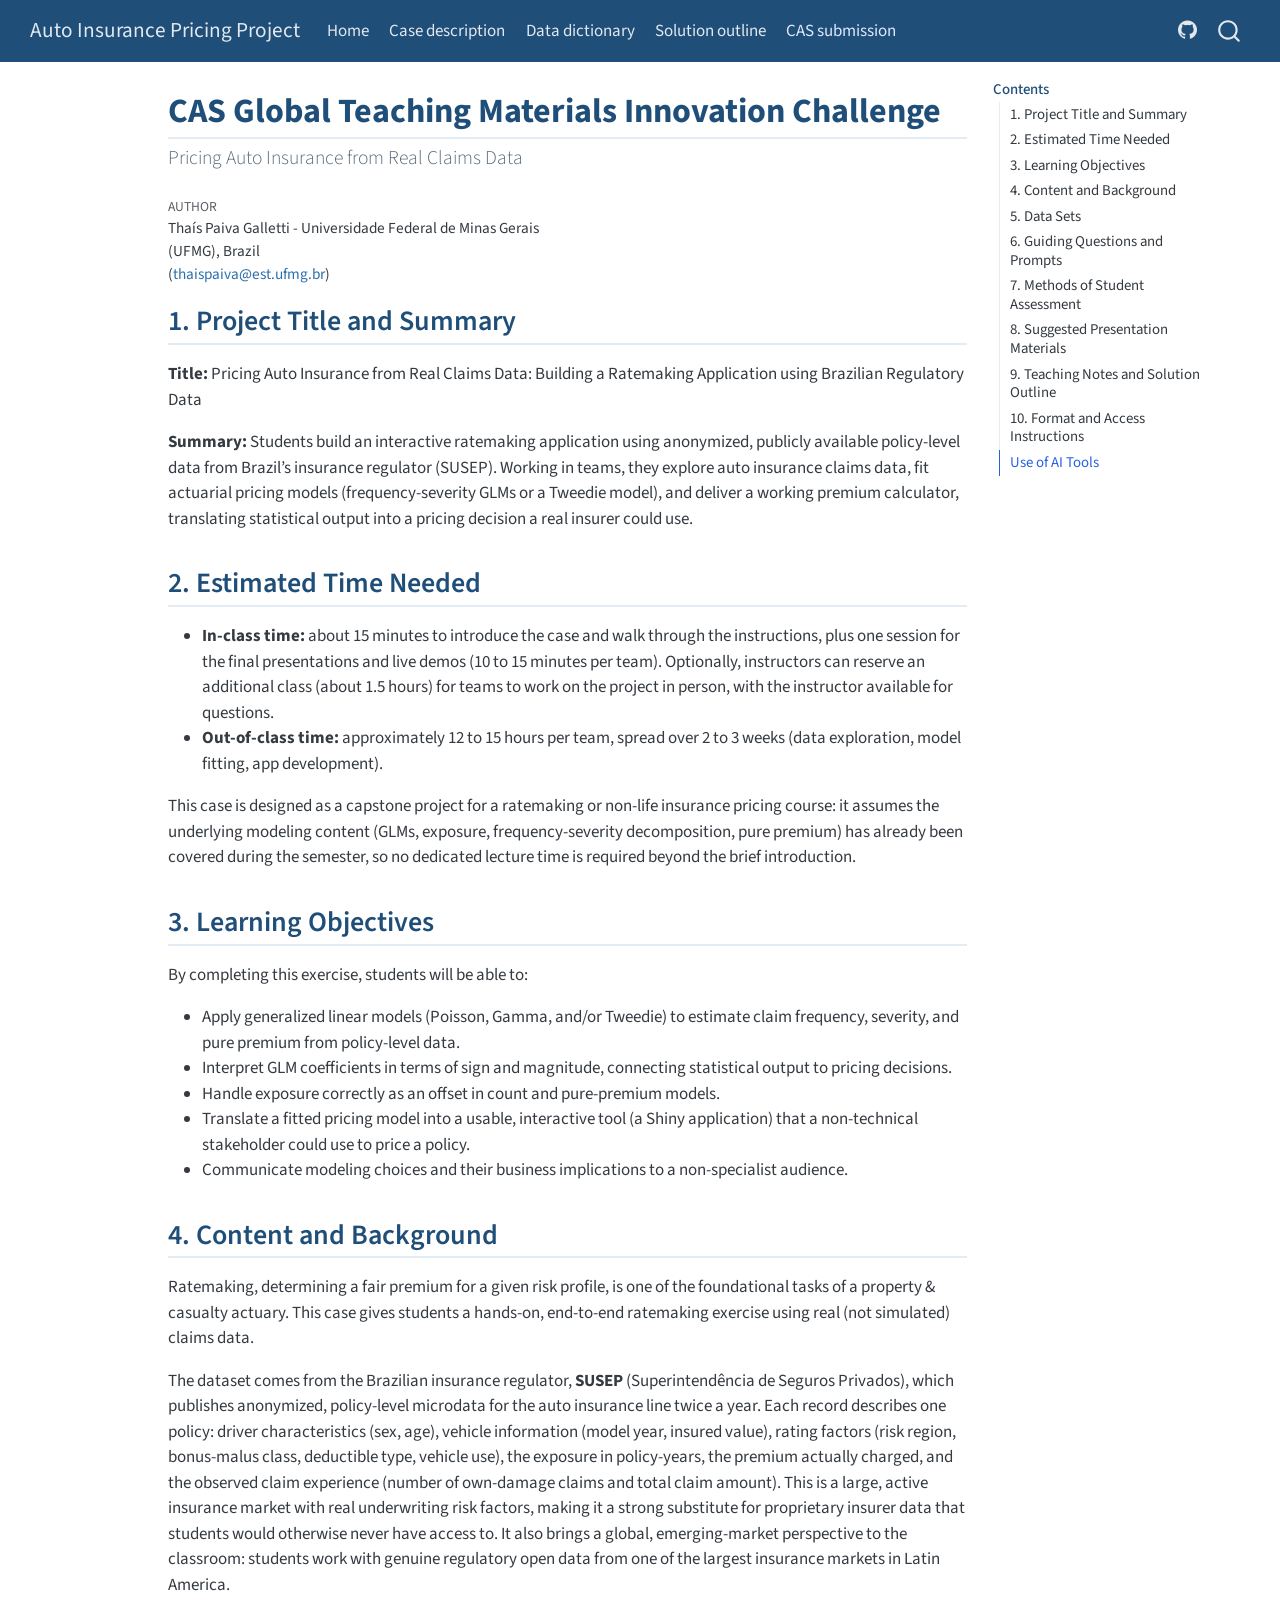
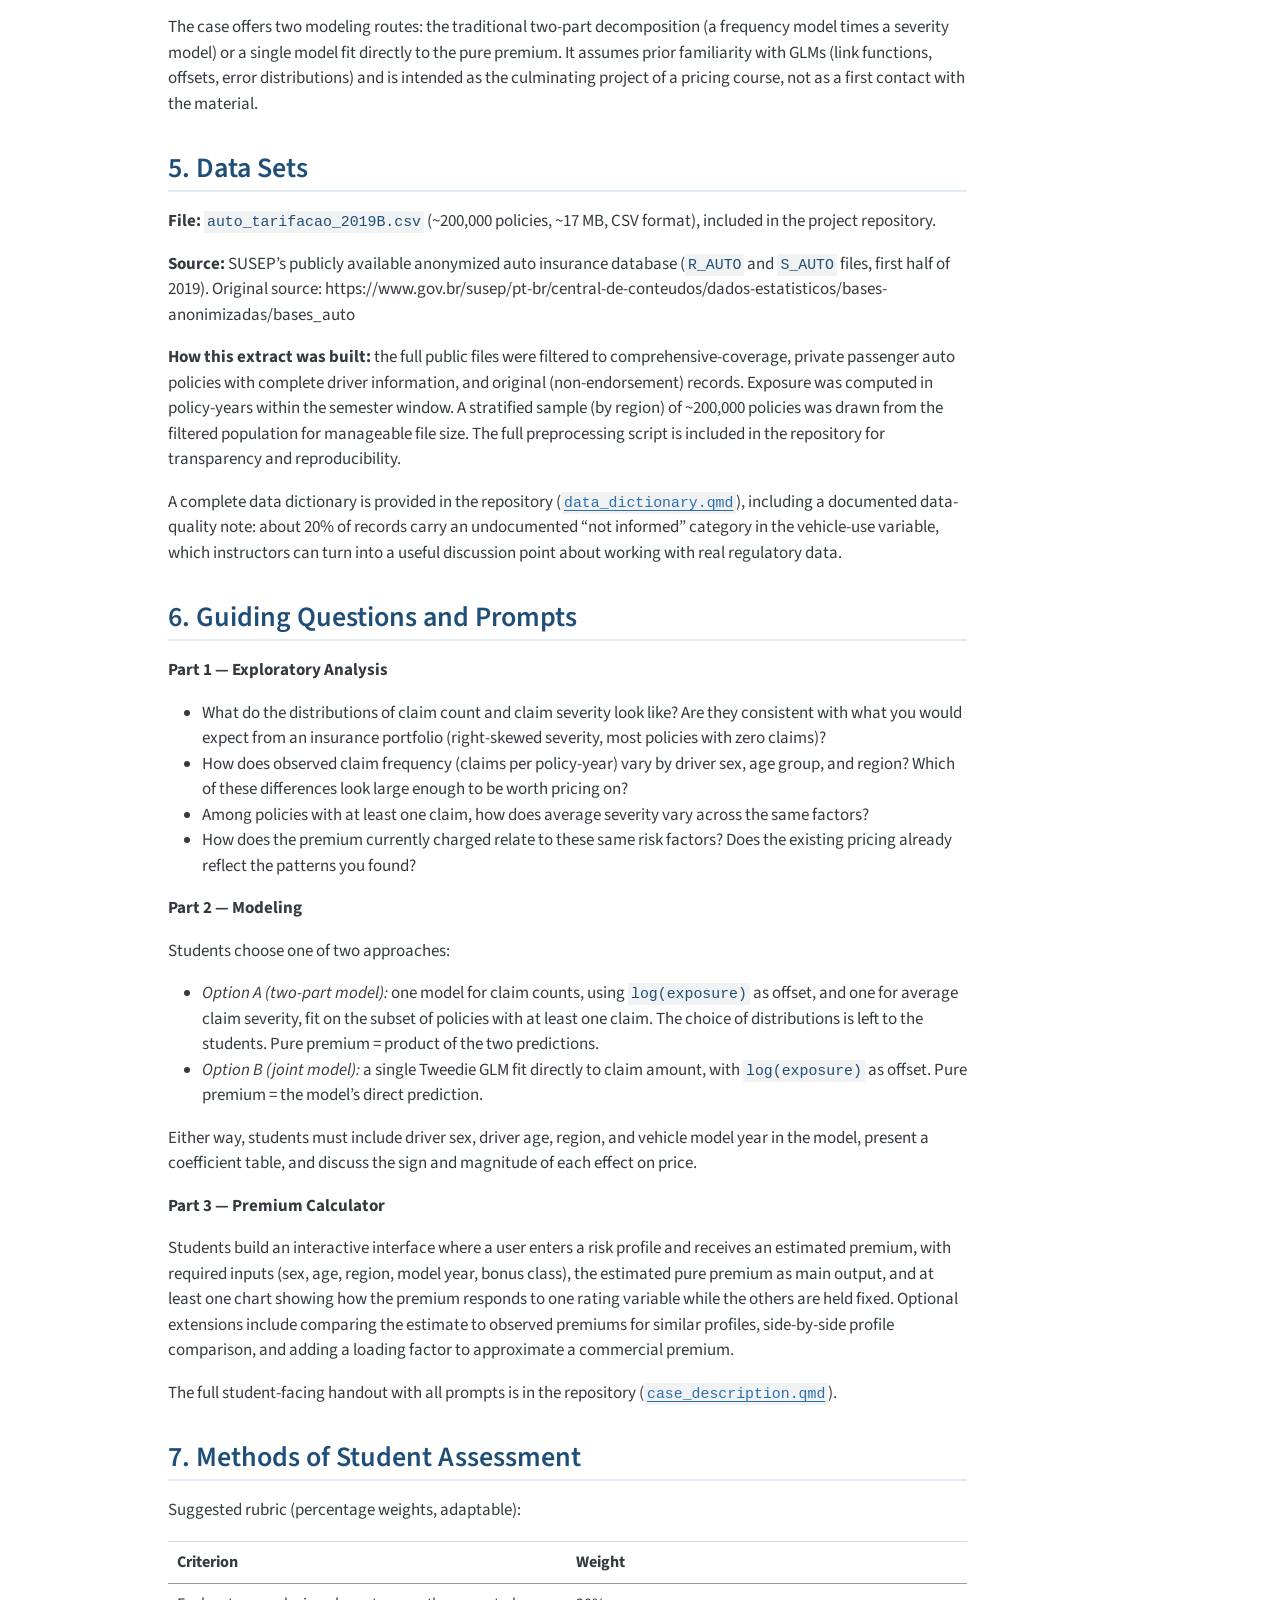
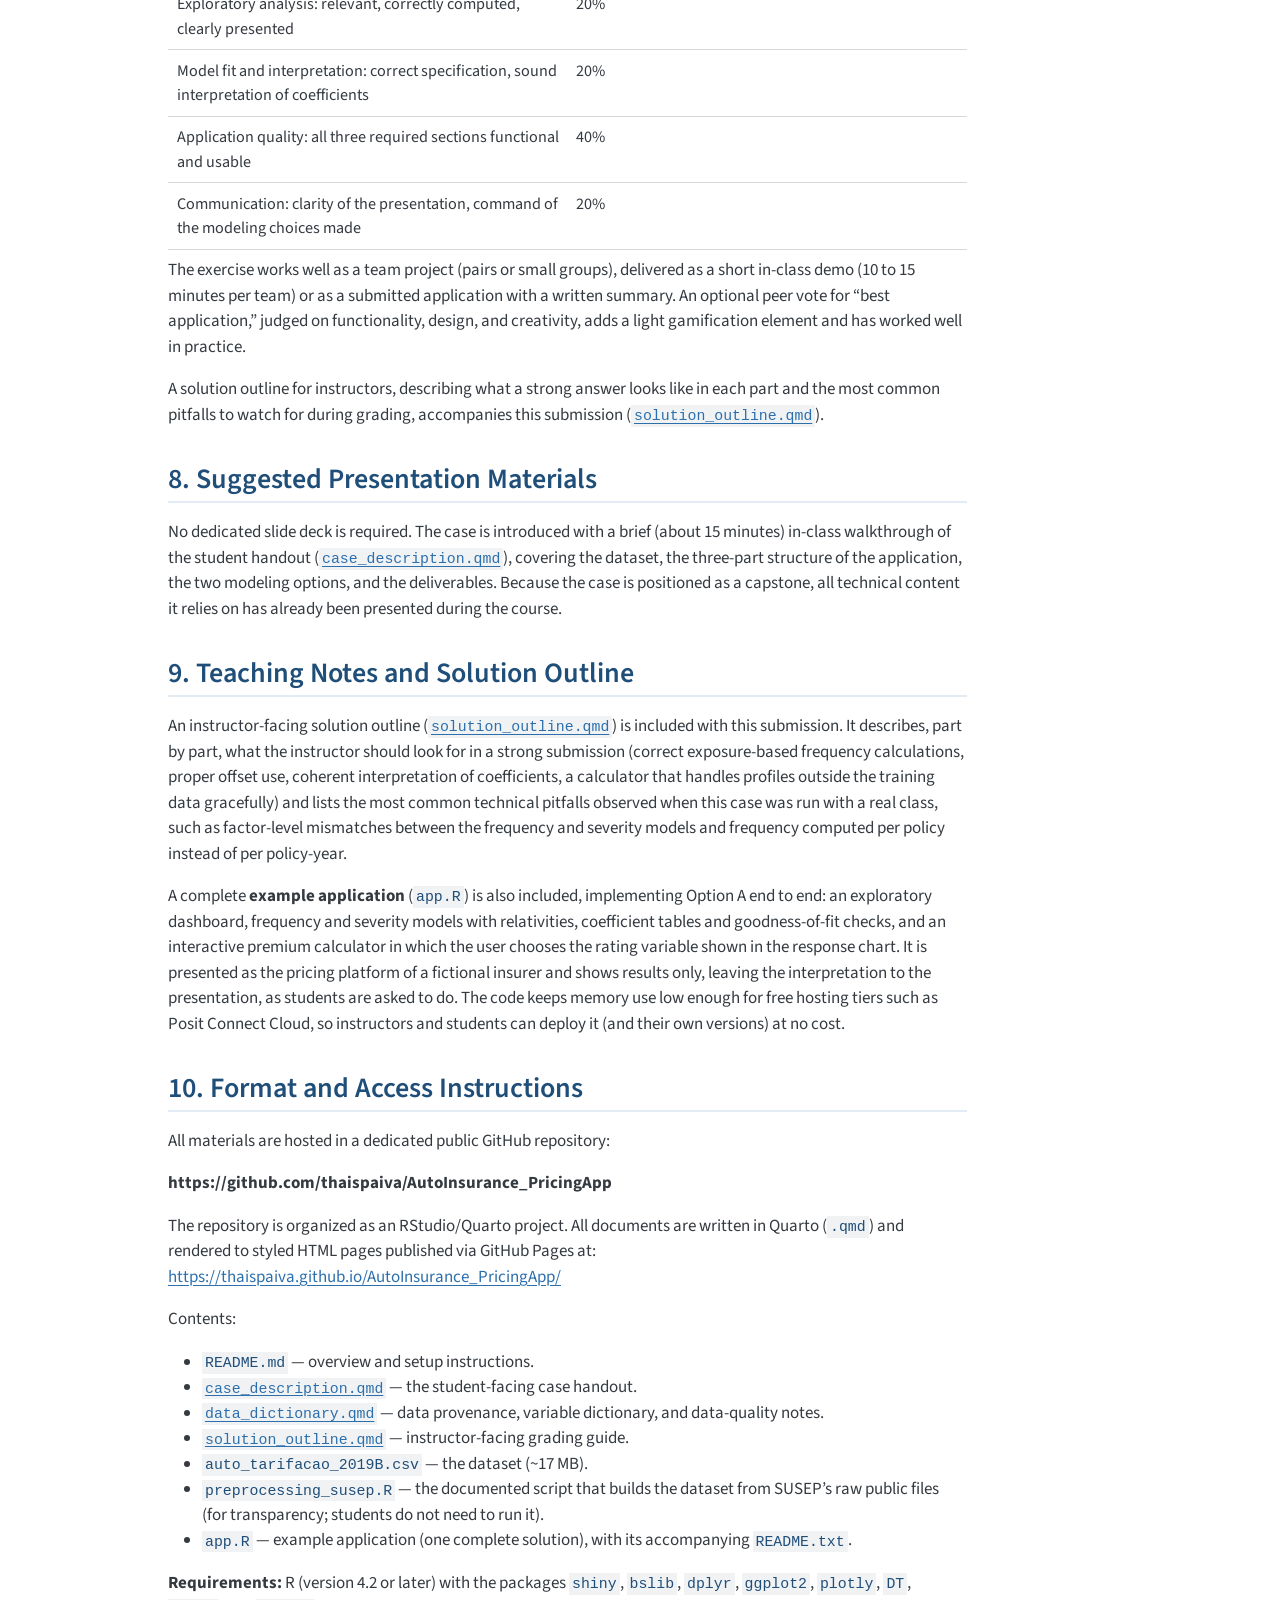
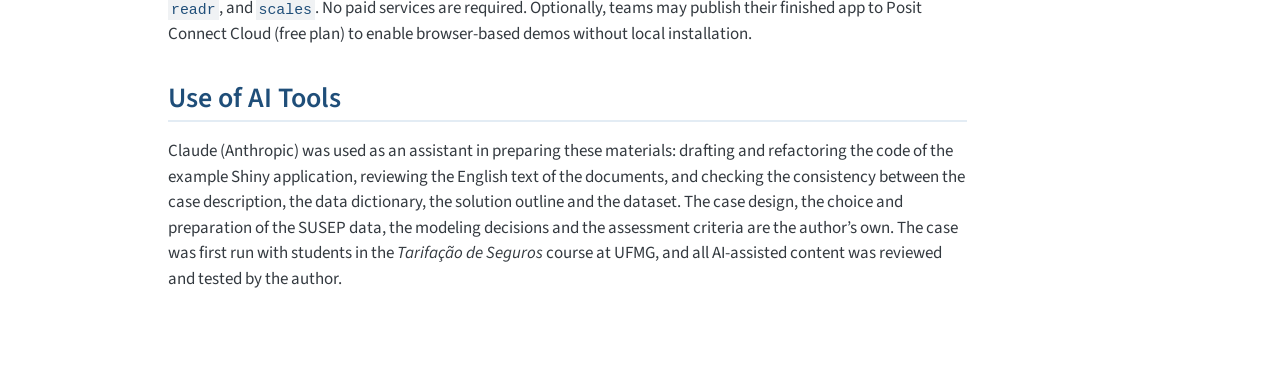
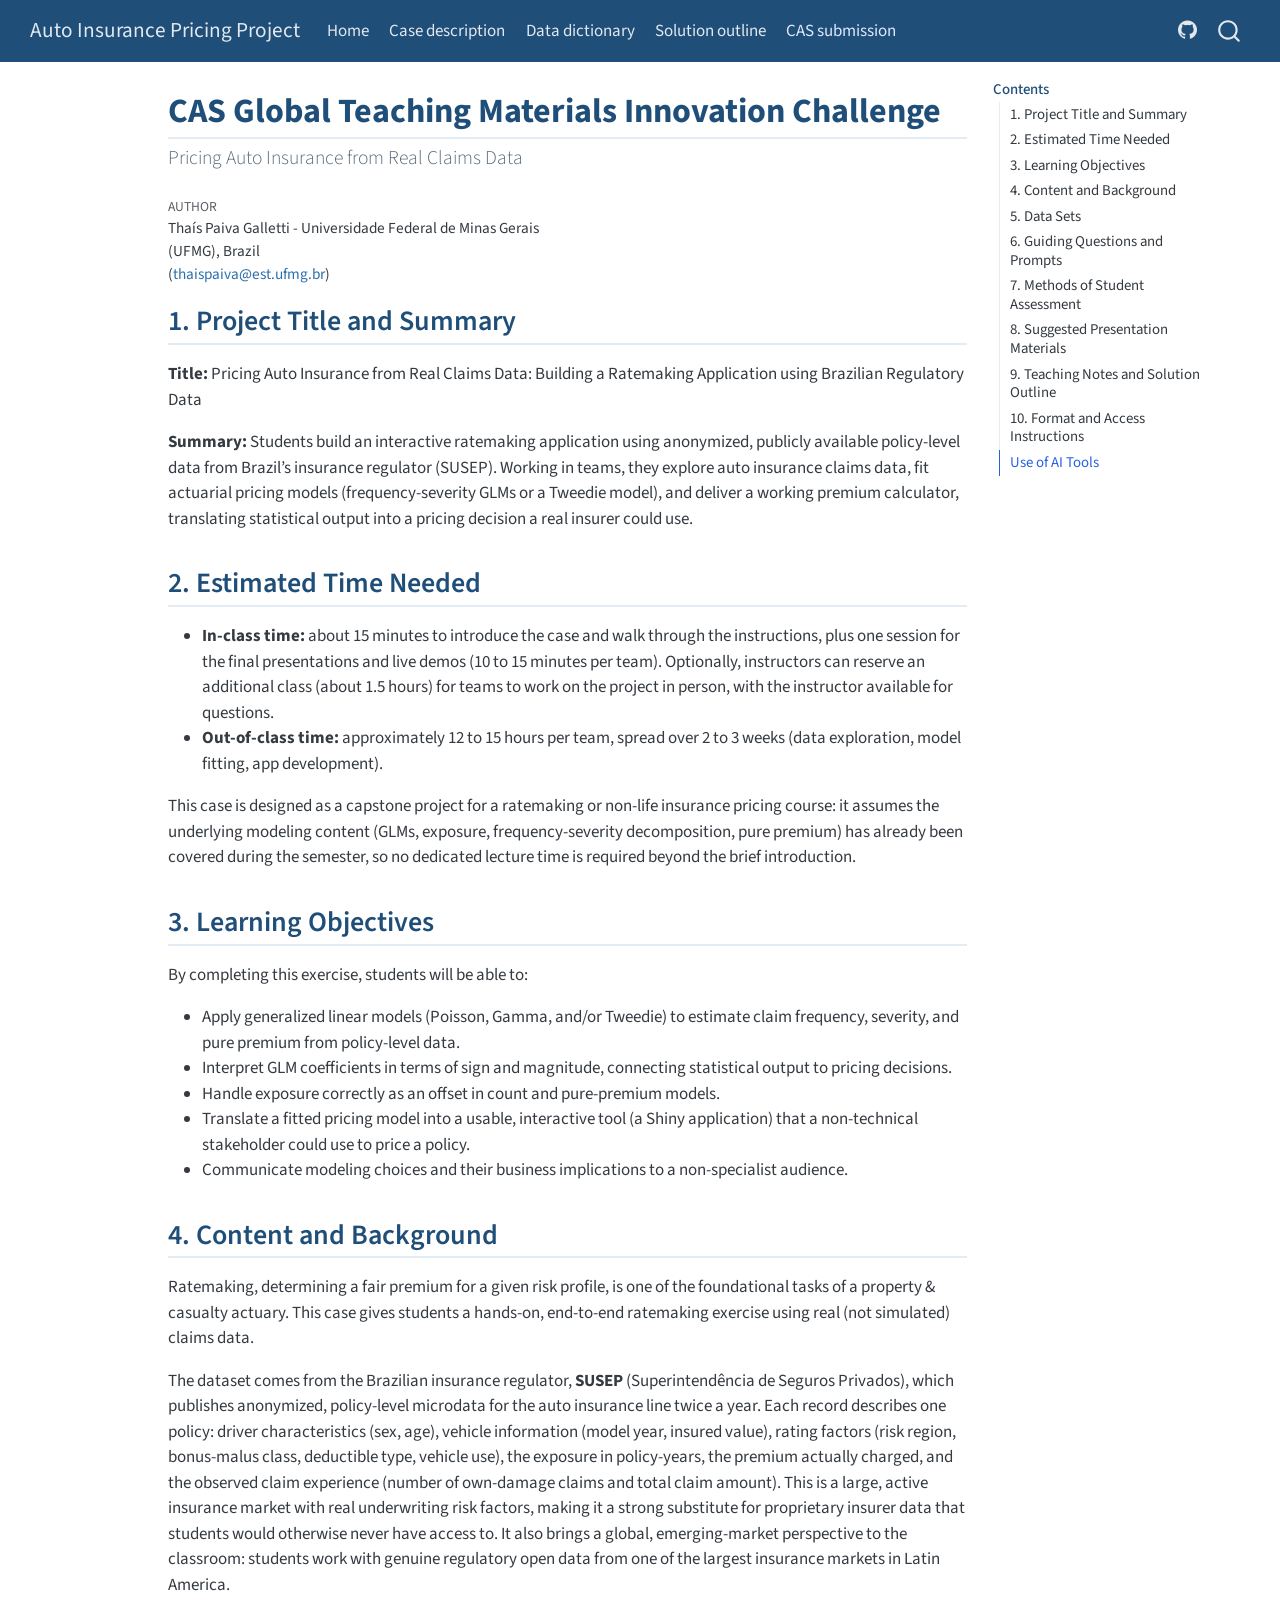
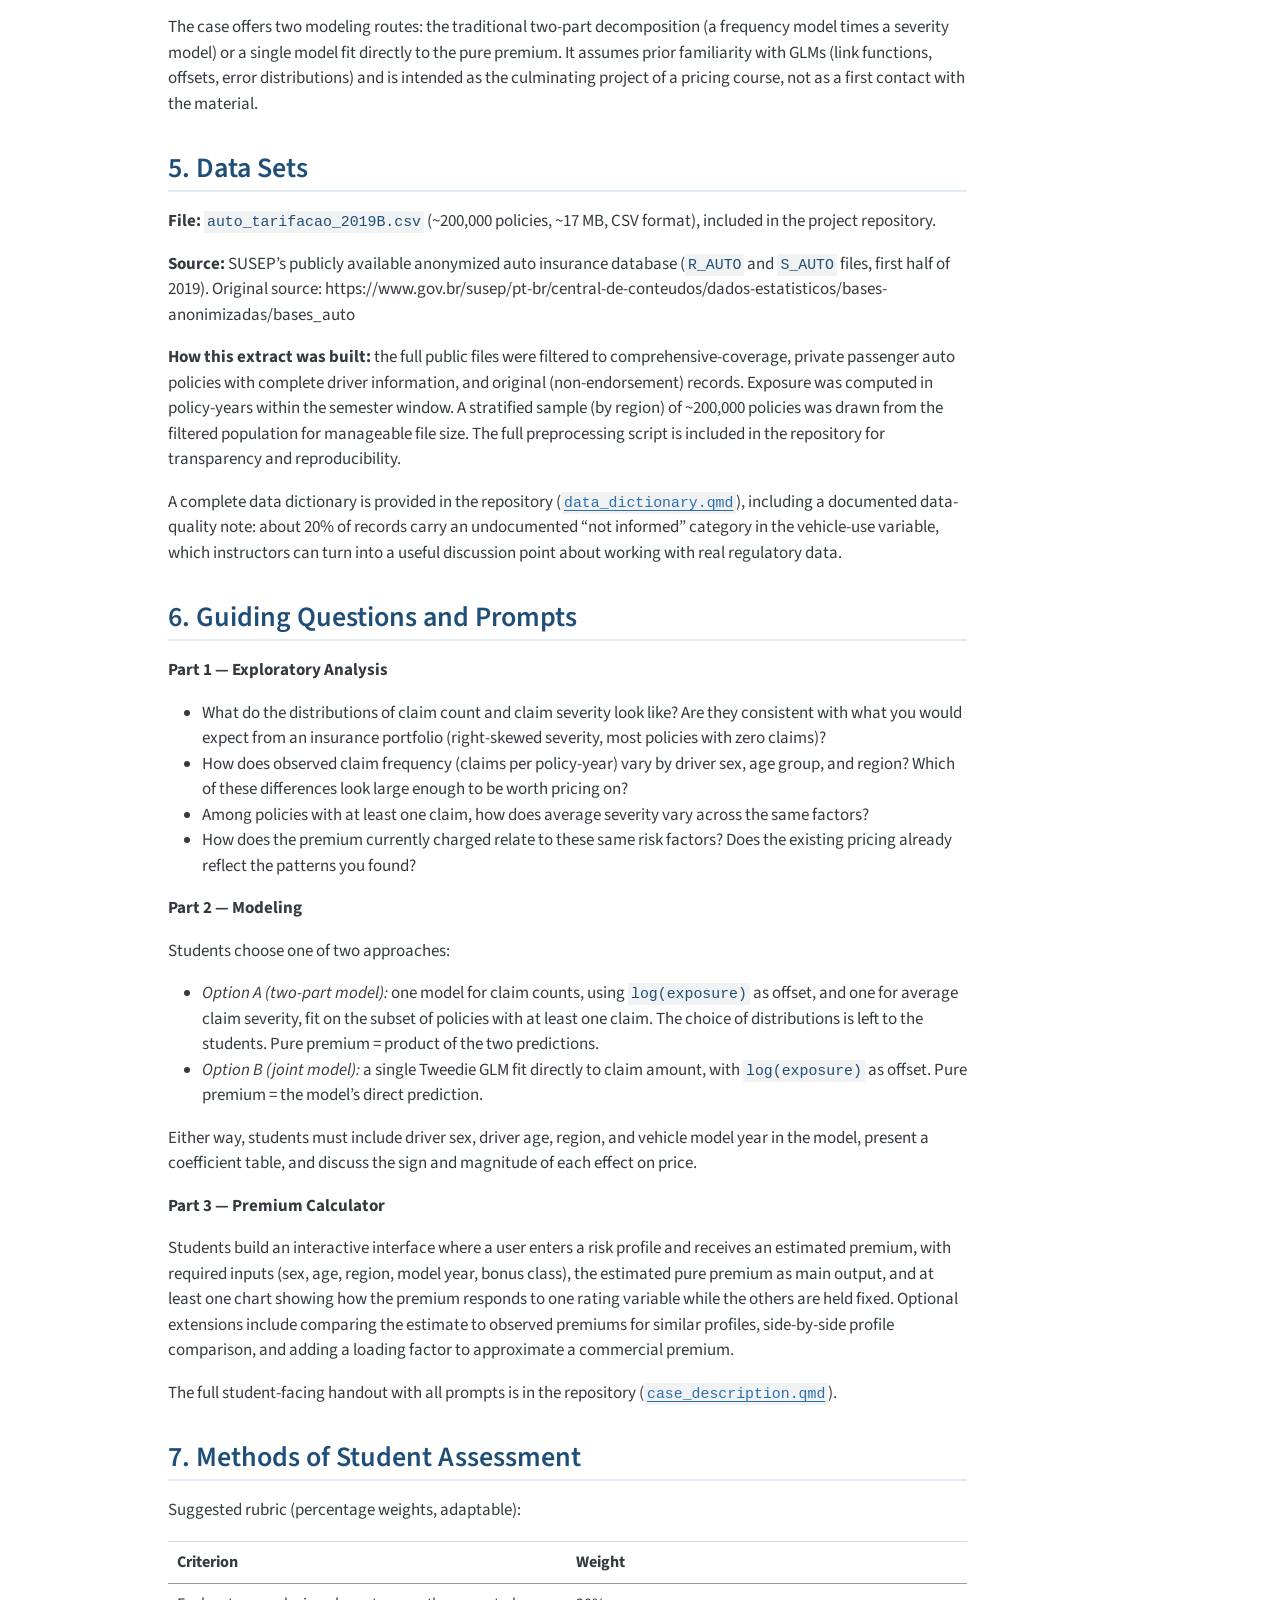
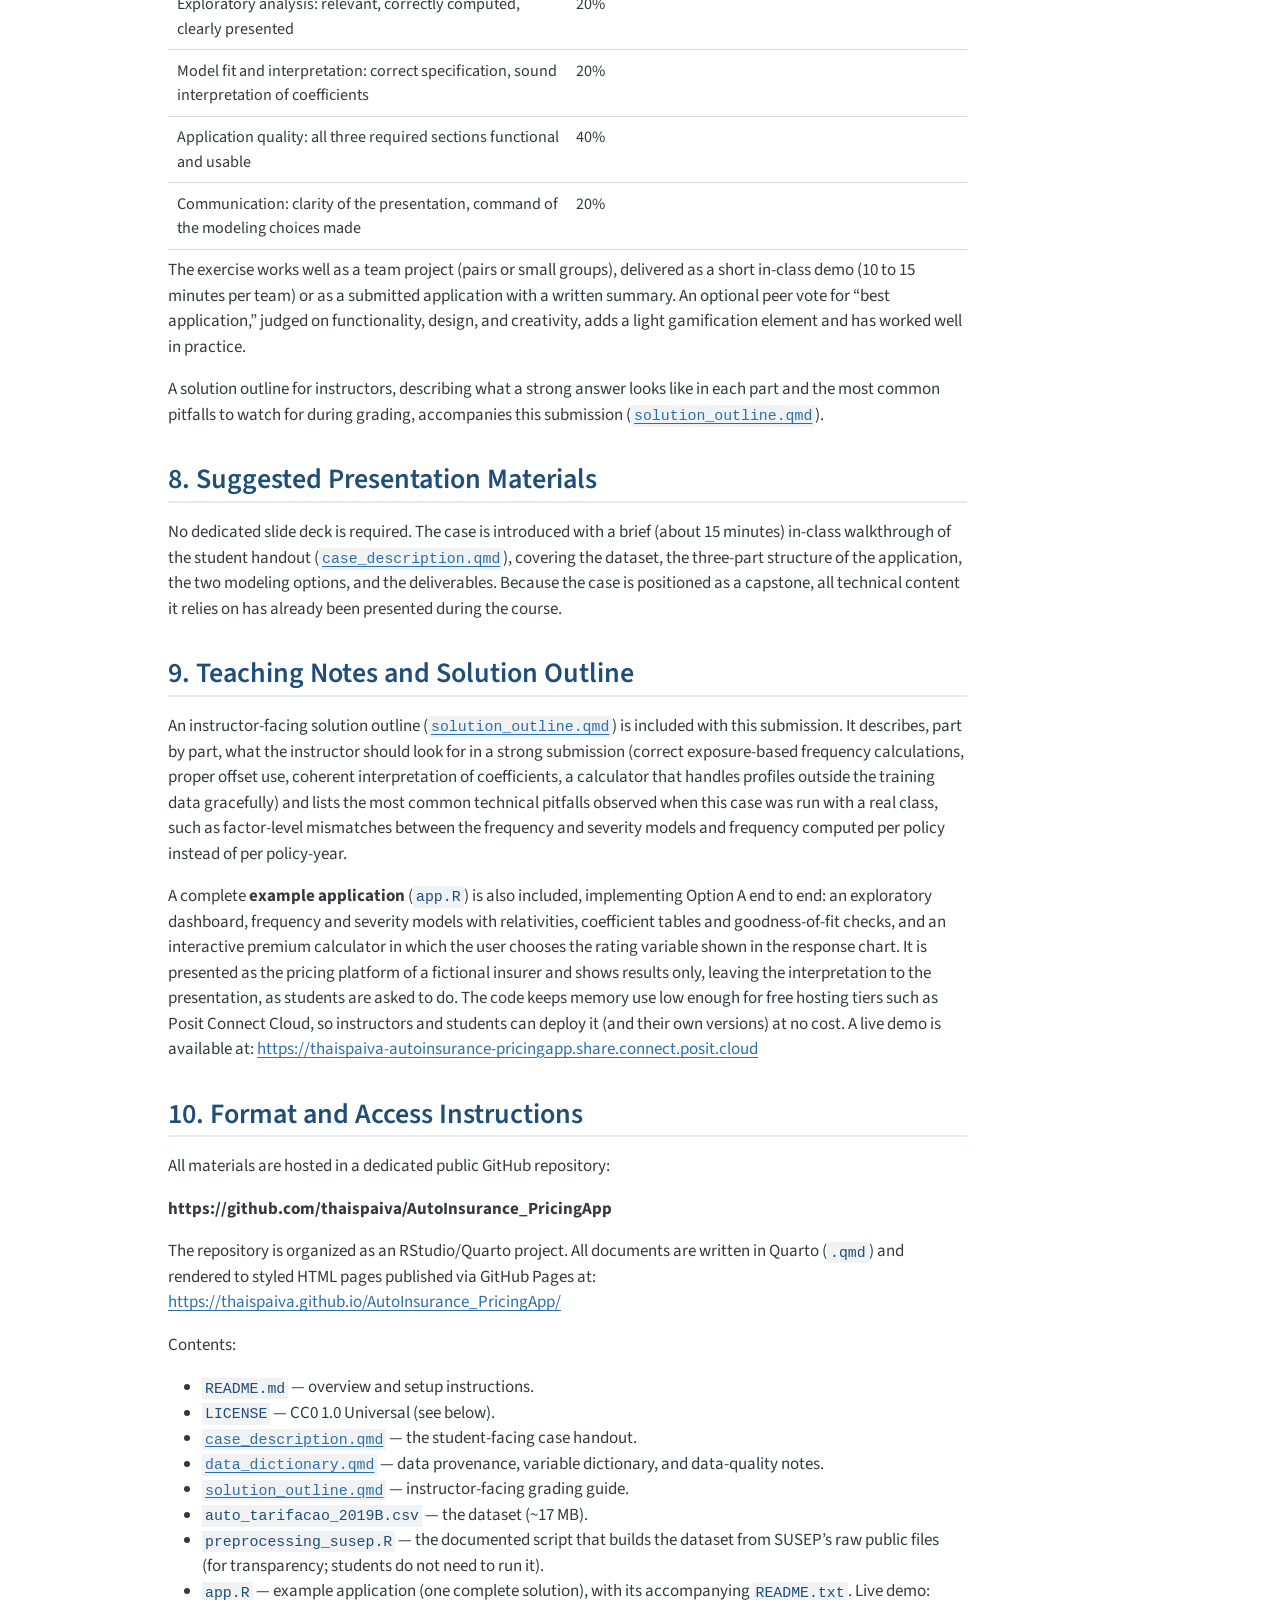
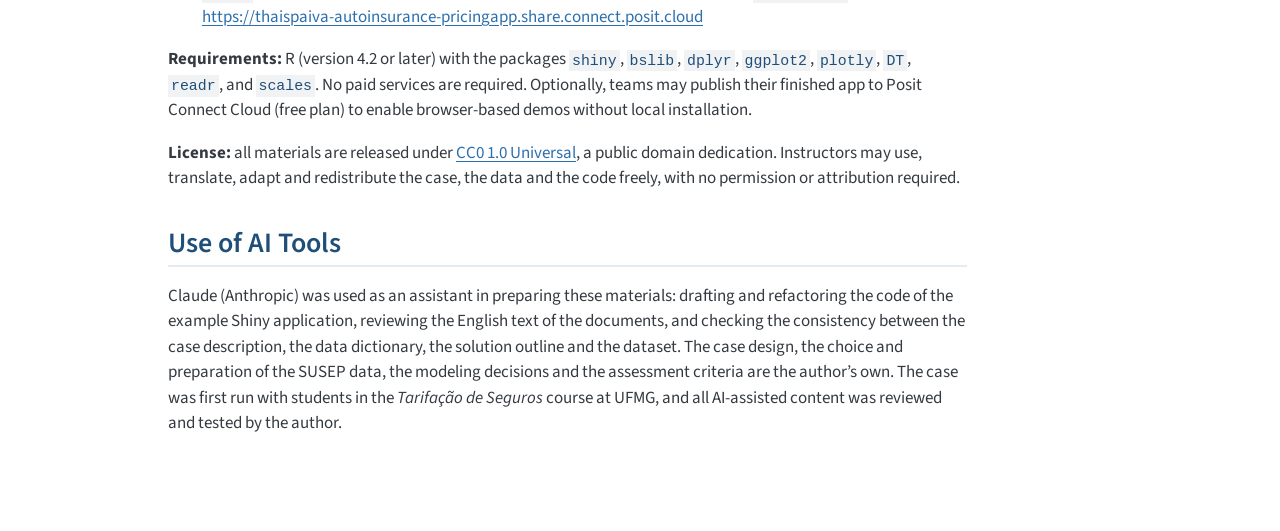
